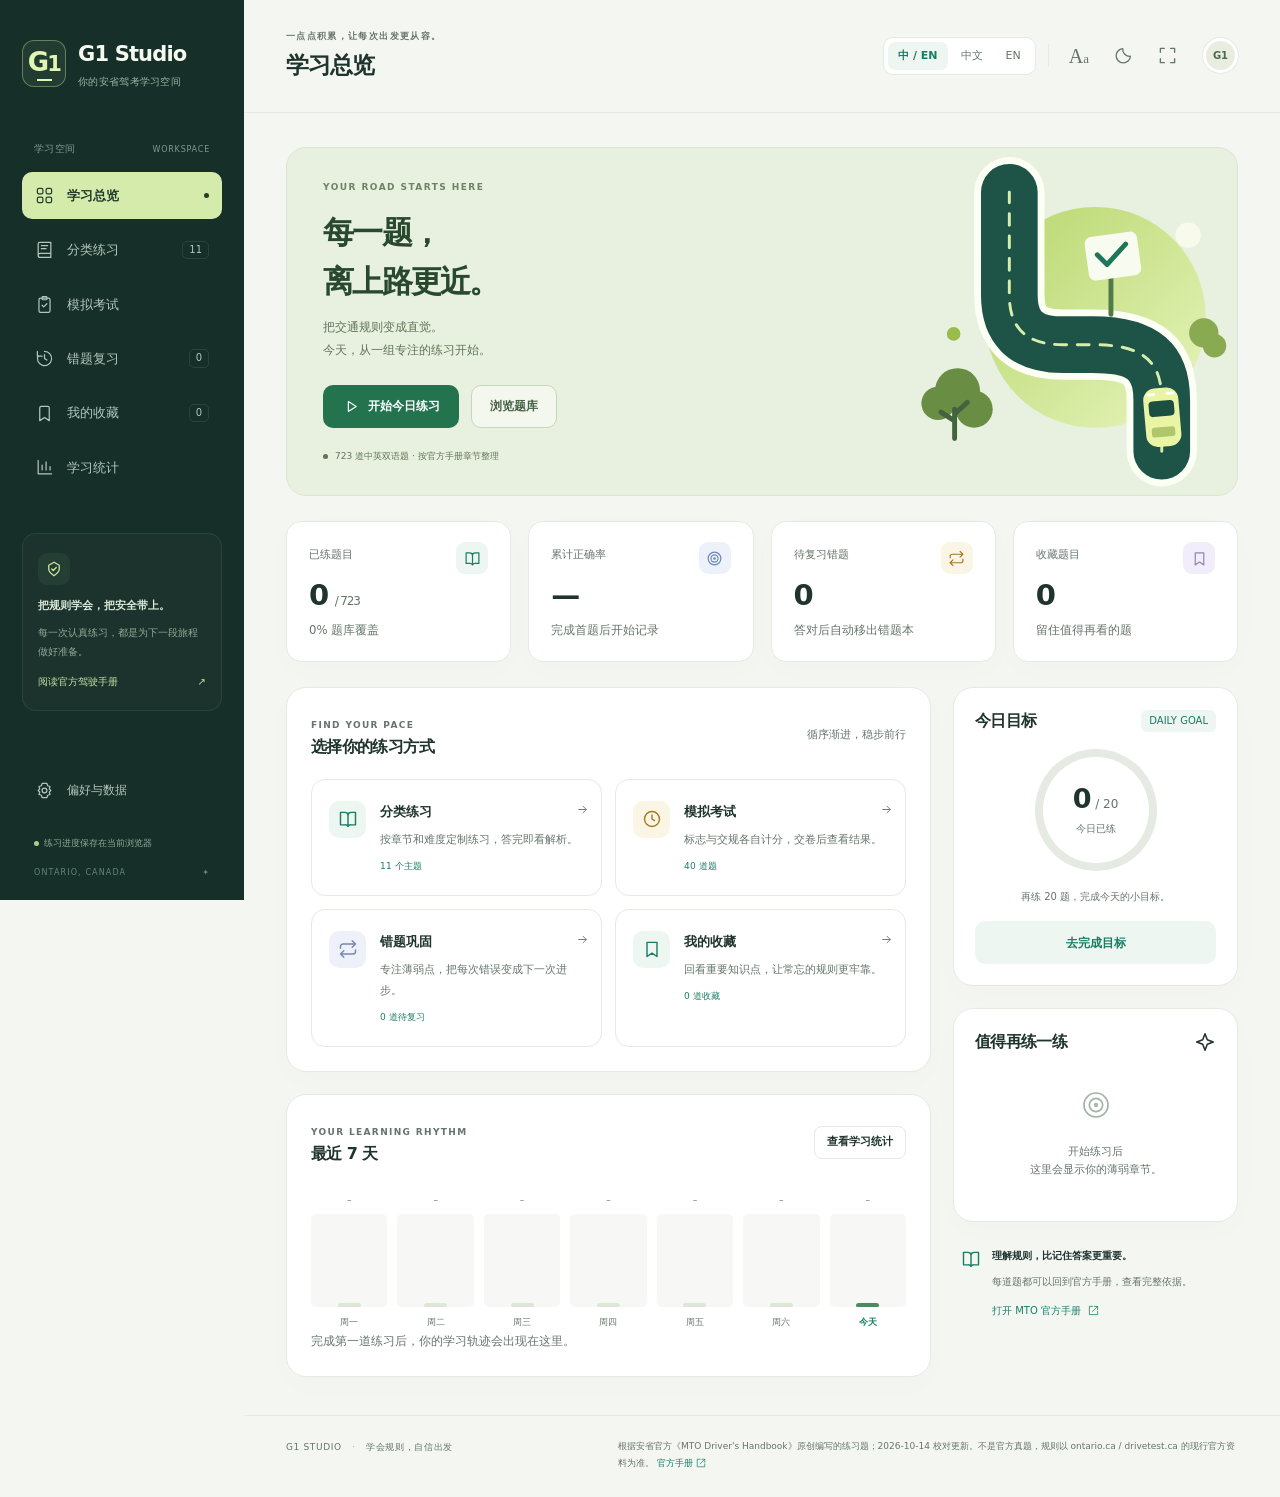
==== 05_模拟练习.html @ 3c7bde8f "G1 题库与练习网页初始版本（2026-10-14 校核版） 723 道中英对照练习题、题库文档、单文件练习网页 G1 Studio 及生成脚本； 新增 CLAUDE.md 说明项目约束，便于云端会话" ====
<!doctype html>
<html lang="zh-CN">
<head>
<title>G1 Studio · 安省驾考学习空间</title>
<meta name="viewport" content="width=device-width, initial-scale=1, viewport-fit=cover">
<meta charset="utf-8">
<meta name="description" content="723 道中英对照练习题，分类练习、模拟考试、错题复习与学习进度，开启你的安省驾考之旅。">
<meta name="theme-color" content="#152d28">
<style>
/* Calm learning surfaces with accents inspired by road signs. */
:root{color-scheme:light;--bg:#f4f6f2;--surface:#fff;--surface-alt:#f7f8f5;--ink:#20342e;--muted:#78857d;--line:#e5eae3;--primary:#197d65;--primary-hover:#11664f;--primary-soft:#edf6f0;--lime:#d9ee9c;--sidebar:#162f28;--sidebar-ink:#b2c6bc;--ok:#167a58;--ok-soft:#eff8f0;--bad:#bd5347;--bad-soft:#fff3f0;--warning:#a77a22;--warning-soft:#fbf5e5;--shadow:0 8px 32px #20342e04;--radius:20px;--font:Inter,"Segoe UI","Microsoft YaHei","PingFang SC",system-ui,sans-serif;--body-size:14px;--sidebar-width:244px}
:root[data-theme=dark]{color-scheme:dark;--bg:#101c18;--surface:#1b2a24;--surface-alt:#22332b;--ink:#e6eee5;--muted:#9cad9f;--line:#304337;--primary:#91cfaa;--primary-hover:#afe4bf;--primary-soft:#253d2f;--lime:#bedb87;--sidebar:#10251d;--sidebar-ink:#b4cbbd;--ok:#8ad7a5;--ok-soft:#243d2c;--bad:#f2a197;--bad-soft:#452c28;--warning:#e9c77d;--warning-soft:#3d3522;--shadow:none}
*{box-sizing:border-box}body{margin:0;background:var(--bg);color:var(--ink);font:var(--body-size)/1.65 var(--font);-webkit-font-smoothing:antialiased}button,input,select,textarea{font:inherit}button,a,input,select,textarea{-webkit-tap-highlight-color:transparent}button{cursor:pointer;color:inherit}button:disabled{cursor:not-allowed;opacity:.42}a{color:var(--primary);text-decoration:none}a:hover{text-decoration:underline}svg{width:22px;height:22px;fill:none;stroke:currentColor;stroke-width:1.7;stroke-linecap:round;stroke-linejoin:round;flex-shrink:0}button svg,a svg{pointer-events:none}button:focus-visible,a:focus-visible,input:focus-visible,select:focus-visible,textarea:focus-visible,summary:focus-visible{outline:3px solid var(--primary);outline-offset:4px}h1,h2,h3,p{margin:0}h1,h2,h3{line-height:1.45;letter-spacing:-.04em}h1{font-size:23px;font-weight:650}h2{font-size:18px;font-weight:650}h3{font-size:16px;font-weight:650}strong{font-weight:650}input,select,textarea{accent-color:var(--primary)}input[type=checkbox]{width:17px;height:17px;flex-shrink:0}select,textarea,input[type=number]{background:var(--surface);color:var(--ink);border:1px solid var(--line);border-radius:10px;padding:9px 12px}textarea{width:100%;min-height:100px;resize:vertical}select{max-width:100%}.muted,.footnote{color:var(--muted)}.footnote{font-size:12px;line-height:1.85}.eyebrow{font-size:10px;font-weight:650;letter-spacing:.15em;color:var(--muted);text-transform:uppercase}.row{display:flex;gap:12px;align-items:center;flex-wrap:wrap}.stack,.main-stack,.side-stack{display:grid;gap:22px;min-width:0}.skip-link{position:fixed;top:-100px;left:20px;padding:12px 20px;background:var(--surface);z-index:100}.skip-link:focus{top:12px}.sidebar{position:fixed;inset:0 auto 0 0;width:var(--sidebar-width);padding:37px 22px 20px;background:var(--sidebar);color:var(--sidebar-ink);display:flex;flex-direction:column;z-index:40;overflow:auto}.brand{display:flex;gap:12px;align-items:center;color:#f6f9ef;margin-bottom:51px;text-decoration:none}.brand:hover{text-decoration:none}.brand-mark{display:block;position:relative;width:44px;height:47px;border:1px solid #c8e1a366;border-radius:12px;background:#c7e59e13;font-size:26px;line-height:43px;text-align:center;font-weight:750;letter-spacing:-.07em;color:#e1f5b4}.brand-mark>span{font-size:21px}.brand-mark i{position:absolute;width:15px;height:2px;background:#e1f5b4;bottom:5px;left:14px}.brand-name{font-size:21px;font-weight:600;letter-spacing:-.04em}.brand-name small{display:block;font-size:10px;font-weight:400;letter-spacing:.03em;color:#9bb4a5;margin-top:2px}.nav-section-label{display:flex;align-items:center;justify-content:space-between;font-size:10px;margin:0 12px 14px;color:#7d9b8b;letter-spacing:.04em}.nav-section-label span{font-size:8px;letter-spacing:.1em}.primary-nav{display:grid;gap:7px}.nav-item{display:flex;align-items:center;gap:13px;border:0;background:none;width:100%;color:inherit;text-align:left;border-radius:10px;padding:13px 13px;font-size:13px;transition:background .18s,color .18s}.nav-item svg{width:19px;height:19px;stroke-width:1.55}.nav-item:hover{background:#d9efb411;color:#e7f2e7}.nav-item.active,.nav-item[aria-current=page]{background:#d5ebac;color:#223d29;font-weight:600}.nav-counter{margin-left:auto;font-size:10px;border:1px solid #a6c1ae24;border-radius:5px;padding:0 6px;font-variant-numeric:tabular-nums}.nav-dot{width:5px;height:5px;margin-left:auto;border-radius:50%;background:currentColor}.sidebar-guide{padding:19px 15px;margin-top:42px;border:1px solid #abc3a51c;border-radius:14px;background:#eff6d806}.guide-symbol{display:grid;place-items:center;width:32px;height:32px;border-radius:9px;color:#cde5a3;background:#d3e6aa0f;margin-bottom:12px}.guide-symbol svg{width:18px;height:18px}.sidebar-guide strong{display:block;font-size:11px;color:#dce8d9}.sidebar-guide p{font-size:10px;line-height:1.9;color:#8fa999;margin:8px 0 13px}.sidebar-guide a{font-size:10px;color:#c6dfa4;display:flex;justify-content:space-between}.sidebar-bottom{margin-top:auto;padding-top:34px}.sidebar-bottom .nav-item{font-size:12px}.local-status{font-size:9px;line-height:1.8;margin:22px 12px 0;color:#90aa99}.local-status>span{display:inline-block;height:5px;width:5px;background:#a9cf8e;border-radius:50%;margin-right:5px}.local-status small{display:flex;justify-content:space-between;margin-top:14px;font-size:8px;letter-spacing:.14em;color:#638674}.app-main{margin-left:var(--sidebar-width);min-height:100vh}.topbar{height:113px;padding:28px 42px;display:flex;align-items:center;justify-content:space-between;gap:20px;border-bottom:1px solid var(--line);background:var(--bg)}.topbar-heading{display:flex;align-items:center;gap:15px;min-width:0}.topbar-heading .eyebrow{font-size:9px;letter-spacing:.15em;margin-bottom:5px}.topbar-controls{display:flex;align-items:center;gap:8px}.language-switch,.segmented{display:inline-flex;align-items:center;padding:4px;border-radius:10px;background:var(--surface);border:1px solid var(--line);gap:3px}.language-switch button,.segmented button{border:0;border-radius:7px;background:none;color:var(--muted);padding:5px 10px;font-size:11px;white-space:nowrap}.language-switch button[aria-pressed=true],.segmented button.active,.segmented button[aria-pressed=true]{background:var(--primary-soft);color:var(--primary);font-weight:650}.icon-btn{display:inline-flex;align-items:center;justify-content:center;min-width:36px;height:36px;border:1px solid transparent;border-radius:9px;background:transparent;color:var(--muted);padding:7px;gap:5px}.icon-btn:hover,.icon-btn.active,.icon-btn[aria-pressed=true]{color:var(--primary);background:var(--primary-soft)}.icon-btn svg{width:19px;height:19px}.font-icon{font-family:Georgia,serif;font-size:20px;line-height:1}.font-icon span{font-size:13px}.control-divider{height:23px;width:1px;background:var(--line);margin:0 4px}.profile-mark{display:grid;place-items:center;border-radius:50%;height:35px;width:35px;margin-left:10px;background:#e8eddf;border:3px solid var(--surface);box-shadow:0 0 0 1px var(--line);color:#4e684e;font-size:10px;font-weight:750}.view{padding:34px 42px 18px;max-width:1560px;margin:auto;min-height:calc(100vh - 245px)}.view:focus{outline:0}.view>section+section,.view>.panel+.panel,.view>.resume-banner+*{margin-top:22px}.panel{background:var(--surface);border:1px solid var(--line);border-radius:var(--radius);padding:24px;box-shadow:var(--shadow);min-width:0}.section-head{display:flex;align-items:center;justify-content:space-between;gap:12px;margin-bottom:20px;flex-wrap:wrap}.section-head h2{font-size:16px}.section-head .eyebrow{font-size:9px}.section-head a{font-size:12px}.section-head .muted{font-size:11px}.btn{display:inline-flex;align-items:center;justify-content:center;gap:9px;padding:11px 18px;min-height:43px;border:1px solid transparent;border-radius:10px;background:var(--primary);color:var(--surface);font-size:12px;font-weight:600;line-height:1.5;white-space:nowrap;transition:background .16s,transform .16s}.btn:hover:not(:disabled){background:var(--primary-hover);text-decoration:none;transform:translateY(-1px)}.btn svg{width:17px;height:17px}.btn.primary{background:var(--primary);color:var(--surface)}.btn.ghost{background:transparent;border-color:var(--line);color:var(--ink)}.btn.ghost:hover:not(:disabled){background:var(--surface-alt)}.btn.secondary{background:var(--primary-soft);color:var(--primary)}.btn.secondary:hover:not(:disabled){background:var(--line)}.btn.small{font-size:11px;min-height:33px;padding:7px 12px;border-radius:8px}.btn.danger{background:var(--bad-soft);color:var(--bad);border-color:var(--bad)}.chip,.tag{display:inline-flex;align-items:center;gap:5px;border-radius:6px;padding:3px 8px;font-size:10px;font-weight:500;background:var(--primary-soft);color:var(--primary)}.chip svg,.tag svg{width:12px;height:12px}.tag.signs,.chip.signs{color:var(--warning);background:var(--warning-soft)}.tag.neutral,.chip.neutral{background:var(--surface-alt);color:var(--muted)}
.hero{position:relative;display:flex;align-items:center;min-height:245px;padding:32px 36px;border-radius:var(--radius);background:#e8f0df;border:1px solid #dce7d2;overflow:hidden;margin-bottom:25px}.hero-copy{position:relative;z-index:2;max-width:63%}.hero .eyebrow{color:#6d8462;font-size:9px;letter-spacing:.16em;margin-bottom:13px}.hero h2,.hero h1{font-size:31px;letter-spacing:-.05em;color:#29492f;font-weight:600;line-height:1.6;margin-bottom:9px}.hero p:not(.eyebrow){color:#75836b;font-size:12px;line-height:1.9;max-width:440px}.hero-actions{display:flex;gap:12px;flex-wrap:wrap;margin-top:23px}.hero .btn{color:#fff;background:#23734e}.hero .btn.secondary,.hero .btn.ghost{color:#476347;background:#ffffff70;border:1px solid #c8d7bb}.hero-art{position:absolute;width:36%;height:100%;right:0;top:0;display:flex;align-items:center;justify-content:center}.hero-art>svg{width:100%;height:100%;stroke:none;fill:none;min-height:220px}.stat-grid{display:grid;grid-template-columns:repeat(4,minmax(0,1fr));gap:17px;margin-bottom:25px}.stat-card{position:relative;background:var(--surface);border:1px solid var(--line);padding:20px 22px;border-radius:15px;min-width:0;box-shadow:var(--shadow)}.stat-icon{display:grid;place-items:center;height:32px;width:32px;background:var(--primary-soft);color:var(--primary);border-radius:9px;float:right}.stat-icon svg{width:17px;height:17px}.stat-value{font-size:29px;letter-spacing:-.04em;font-weight:600;line-height:1.3;font-variant-numeric:tabular-nums;margin:11px 0 4px}.stat-value small{font-size:12px;color:var(--muted);font-weight:400;margin-left:4px}.stat-label{font-size:11px;color:var(--muted)}.stat-card>small,.stat-card .stat-detail{display:block;font-size:10px;color:var(--muted);margin-top:7px}.stat-card:nth-child(2) .stat-icon{background:#edf2fa;color:#6b88b4}.stat-card:nth-child(3) .stat-icon{background:var(--warning-soft);color:var(--warning)}.stat-card:nth-child(4) .stat-icon{background:#f2edfa;color:#9982b7}.dashboard-grid{display:grid;grid-template-columns:minmax(0,1fr) 285px;gap:22px;align-items:start}.mode-grid{display:grid;grid-template-columns:repeat(3,minmax(0,1fr));gap:13px}.mode-card{text-align:left;border:1px solid var(--line);background:var(--surface);padding:18px;border-radius:14px;display:flex;flex-direction:column;align-items:flex-start;gap:10px;transition:border-color .16s,transform .16s;position:relative;min-width:0}.mode-card:hover:not(:disabled){border-color:var(--primary);transform:translateY(-3px)}.mode-card strong{font-size:14px}.mode-card p,.mode-card .muted{font-size:11px;line-height:1.85;font-weight:400}.mode-card .tag{font-size:8px;letter-spacing:.06em}.mode-card>svg:last-child{position:absolute;right:14px;top:23px;width:15px;height:15px;color:var(--muted)}.mode-icon{height:37px;width:37px;border-radius:10px;background:var(--primary-soft);color:var(--primary);display:grid;place-items:center;margin-bottom:4px}.mode-icon svg{width:20px;height:20px}.mode-card:nth-child(2) .mode-icon{background:var(--warning-soft);color:var(--warning)}.mode-card:nth-child(3) .mode-icon{background:#eef1fa;color:#7889ae}.resume-banner{display:flex;align-items:center;justify-content:space-between;gap:20px;flex-wrap:wrap;padding:17px 22px;margin-bottom:22px;border-radius:13px;background:var(--primary-soft);border:1px solid #24875f24}.resume-banner strong{font-size:13px}.resume-banner p{font-size:11px;color:var(--muted);margin-top:3px}.daily-ring{width:122px;height:122px;margin:6px auto 18px;border-radius:50%;display:grid;place-content:center;text-align:center;background:var(--surface-alt);border:9px solid var(--primary-soft)}.daily-ring strong{font-size:27px;line-height:1.3;font-weight:600;font-variant-numeric:tabular-nums}.daily-ring span,.daily-ring small{font-size:10px;color:var(--muted)}.goal-progress,.category-progress,.quiz-progress,.progress-track{height:5px;background:var(--line);border-radius:10px;overflow:hidden}.goal-progress i,.goal-progress>span,.category-progress i,.category-progress>span,.quiz-progress i,.quiz-progress>span,.progress-track i,.progress-track>span{height:100%;display:block;background:var(--primary);border-radius:inherit}.side-stack .panel{padding:21px}.side-stack .section-head{margin-bottom:16px}.side-stack p.muted{font-size:11px}.week-chart{display:flex;justify-content:space-between;gap:10px;height:145px;padding-top:10px}.week-day{display:flex;flex:1;flex-direction:column;align-items:center;justify-content:flex-end;min-width:0;gap:8px}.week-day span,.week-day small{font-size:9px;color:var(--muted)}.week-day strong{font-size:9px;font-weight:500;color:var(--muted)}.week-bar{background:#dce8d5;min-height:4px;width:100%;max-width:23px;border-radius:5px 5px 3px 3px}.week-day:last-child .week-bar{background:#4d8a60}.weak-row{display:flex;align-items:center;justify-content:space-between;gap:15px;padding:13px 0;border-bottom:1px solid var(--line);font-size:12px}.weak-row:last-child{border-bottom:0;padding-bottom:0}.weak-row small{display:block;color:var(--muted);font-size:10px;margin-top:2px}.weak-row>span{font-variant-numeric:tabular-nums;font-size:11px;color:var(--primary)}.empty-state{text-align:center;padding:45px 25px;color:var(--muted)}.empty-state>svg{width:43px;height:43px;margin-bottom:15px;color:#a3b5a6;stroke-width:1.3}.empty-state h2,.empty-state h3{color:var(--ink);font-size:18px;margin-bottom:8px}.empty-state p{font-size:12px;max-width:410px;margin:0 auto 22px}.side-stack .empty-state{padding:22px 5px}.side-stack .empty-state h3{font-size:13px}.side-stack .empty-state p{font-size:11px;margin-bottom:0}
.practice-toolbar{display:flex;flex-wrap:wrap;align-items:center;justify-content:space-between;gap:16px;margin:20px 0}.search-field{display:flex;align-items:center;gap:10px;border:1px solid var(--line);border-radius:10px;padding:10px 14px;background:var(--surface);min-width:180px;flex:1;max-width:450px}.search-field svg{height:17px;width:17px;color:var(--muted)}.search-field input{width:100%;background:none;border:0;color:var(--ink);outline:none;font-size:12px}.search-field:focus-within{box-shadow:0 0 0 2px var(--primary-soft);border-color:var(--primary)}.search-field input:focus-visible{outline:0}.filter-row{display:flex;align-items:center;gap:14px;flex-wrap:wrap}.filter-row label{display:flex;align-items:center;gap:7px;font-size:12px}.category-grid{display:grid;grid-template-columns:repeat(3,minmax(0,1fr));gap:15px}.category-card{position:relative;background:var(--surface);border:1px solid var(--line);border-radius:15px;padding:19px;cursor:pointer;min-width:0;display:flex;flex-direction:column;gap:14px}.category-card.selected,.category-card:has(input:checked){border-color:#78ab8a;background:var(--primary-soft)}.category-card:hover{border-color:var(--primary)}.category-head{display:flex;align-items:center;gap:10px;justify-content:space-between}.category-card input{margin:0}.category-card h3,.category-card strong{font-size:12px;font-weight:600;line-height:1.8;flex:1}.category-icon{display:grid;place-items:center;height:33px;width:33px;border-radius:9px;background:var(--surface-alt);color:var(--primary)}.category-icon svg{height:18px;width:18px}.category-count{display:flex;justify-content:space-between;color:var(--muted);font-size:10px;gap:7px}.category-progress{height:4px;margin-top:auto}.setup-footer{display:flex;align-items:center;justify-content:space-between;gap:20px;flex-wrap:wrap;margin-top:24px;padding-top:22px;border-top:1px solid var(--line)}.setup-footer .muted{font-size:12px}.quiz-layout{display:grid;grid-template-columns:minmax(0,1fr) 280px;gap:23px;align-items:start}.question-panel{padding:29px 32px}.quiz-topline{display:flex;align-items:center;justify-content:space-between;gap:10px;margin-bottom:17px}.quiz-topline strong{font-size:12px}.question-tools{display:flex;gap:4px;align-items:center}.question-tools .icon-btn{border:1px solid var(--line);height:32px;min-width:32px;font-size:11px}.quiz-progress{height:5px;margin-bottom:24px}.question-meta{display:flex;gap:8px;align-items:center;flex-wrap:wrap;font-size:10px;color:var(--muted);margin-bottom:21px}.stem{display:grid;gap:12px;margin-bottom:25px;overflow-wrap:anywhere}.stem .zh{font-size:20px;line-height:1.85;font-weight:600;letter-spacing:-.02em}.stem .en{font-size:17px;line-height:1.85;font-weight:500}.stem .zh+.en{font-size:13px;line-height:1.85;color:var(--muted);font-weight:400}.signbox{background:var(--surface-alt);border:1px solid var(--line);border-radius:14px;padding:20px;text-align:center;margin-bottom:23px;display:grid;justify-items:center;gap:12px}.signbox img{max-height:155px;max-width:100%;background:#fff;border-radius:6px;object-fit:contain}.signbox .sign-fallback,.signbox .desc{font-size:12px;color:var(--muted);max-width:400px}.opts{display:grid;gap:11px}.opt{width:100%;display:flex;align-items:center;gap:15px;border:1px solid var(--line);border-radius:12px;background:var(--surface);text-align:left;padding:16px 18px;min-height:67px;font-size:13px}.opt:hover:not(:disabled){border-color:var(--primary);background:var(--primary-soft)}.opt:disabled{opacity:1;cursor:default}.option-key{display:grid;place-items:center;width:30px;height:30px;flex-shrink:0;border:1px solid var(--line);border-radius:8px;font-size:12px;font-weight:600;background:var(--surface-alt);color:var(--muted)}.option-copy{display:grid;gap:5px;flex:1;min-width:0;overflow-wrap:anywhere}.option-copy .en,.option-copy .en2,.option-copy small{font-size:12px;color:var(--muted)}.option-status{margin-left:auto;font-size:11px;white-space:nowrap;color:var(--primary)}.option-status svg{height:18px;width:18px}.opt.selected{border-color:var(--primary);background:var(--primary-soft);box-shadow:0 0 0 1px var(--primary)}.opt.selected .option-key{background:var(--primary);color:var(--surface);border-color:var(--primary)}.opt.correct{background:var(--ok-soft);border-color:var(--ok)}.opt.correct .option-key{background:var(--ok);color:var(--surface);border-color:var(--ok)}.opt.incorrect{background:var(--bad-soft);border-color:var(--bad)}.opt.incorrect .option-key{background:var(--bad);color:var(--surface);border-color:var(--bad)}.opt.incorrect .option-status{color:var(--bad)}.feedback{margin-top:23px;padding:20px;background:var(--ok-soft);border:1px solid #57a07530;border-radius:13px;font-size:13px;line-height:1.95;display:grid;gap:10px}.feedback.incorrect{background:var(--bad-soft);border-color:#b8634a30}.feedback-heading{display:flex;align-items:center;gap:9px;color:var(--ok);font-size:13px;font-weight:650}.feedback.incorrect .feedback-heading{color:var(--bad)}.feedback-heading svg{width:18px;height:18px}.feedback .en,.feedback .muted{font-size:12px}.feedback a{font-size:11px}.notes-box{margin-top:22px;border:1px solid var(--line);border-radius:12px;background:var(--surface-alt);padding:13px 16px}.notes-box summary{font-size:11px;color:var(--muted);cursor:pointer}.notes-box summary svg{width:15px;height:15px;vertical-align:middle;margin-right:7px}.notes-box textarea{margin-top:13px;font-size:12px;line-height:1.8}.notes-box p{font-size:10px;color:var(--muted);margin-top:7px}.quiz-actions{display:flex;align-items:center;justify-content:space-between;gap:14px;margin-top:24px;padding-top:23px;border-top:1px solid var(--line);flex-wrap:wrap}.quiz-actions .btn{min-height:42px}.quiz-sidebar{display:grid;gap:18px;position:sticky;top:22px}.quiz-sidebar .panel{padding:21px}.quiz-sidebar .section-head{margin-bottom:16px}.quiz-sidebar h2{font-size:14px}.session-summary{display:grid;grid-template-columns:repeat(2,minmax(0,1fr));gap:14px}.session-summary>div{padding:13px;background:var(--surface-alt);border-radius:10px;font-size:11px;color:var(--muted)}.session-summary strong{display:block;font-size:23px;line-height:1.4;color:var(--ink);font-weight:600}.session-summary b{display:block;font-size:22px;color:var(--ink)}.answer-grid{display:grid;grid-template-columns:repeat(5,minmax(0,1fr));gap:7px}.answer-cell{height:34px;min-width:0;font-size:11px;border-radius:7px;border:1px solid var(--line);background:var(--surface-alt);color:var(--muted);position:relative;padding:0;font-variant-numeric:tabular-nums}.answer-cell.answered{background:var(--primary-soft);color:var(--primary);border-color:#98b6a5}.answer-cell.correct{background:var(--ok-soft);border-color:#91b7a0;color:var(--ok)}.answer-cell.incorrect{background:var(--bad-soft);border-color:#dbb0a6;color:var(--bad)}.answer-cell.current{outline:2px solid var(--primary);outline-offset:1px;font-weight:650}.answer-cell.flagged:after{content:"";position:absolute;top:2px;right:2px;width:5px;height:5px;border-radius:50%;background:var(--warning)}.answer-legend{display:flex;gap:12px;flex-wrap:wrap;font-size:9px;color:var(--muted);margin:16px 0 2px}.answer-legend span{display:flex;gap:5px;align-items:center}.answer-legend i{display:inline-block;width:7px;height:7px;background:var(--line);border-radius:2px}.answer-legend i.correct{background:var(--ok)}.answer-legend i.incorrect{background:var(--bad)}.answer-legend i.flagged{background:var(--warning)}.shortcut-row{font-size:10px;color:var(--muted);display:flex;align-items:center;gap:7px;flex-wrap:wrap;margin-top:17px}.shortcut-row kbd{border:1px solid var(--line);border-bottom-width:2px;border-radius:5px;padding:1px 5px;background:var(--surface);font:9px/1.7 var(--font)}.quiz-sidebar>.muted{font-size:10px;line-height:1.85;padding:0 8px}
.review-list,.history-list,.progress-list{display:grid}.review-row{display:flex;align-items:center;gap:18px;padding:20px 0;border-bottom:1px solid var(--line)}.review-row:last-child{border-bottom:0}.review-copy{flex:1;min-width:0}.review-copy h3,.review-copy strong{font-size:13px;line-height:1.85}.review-copy .muted,.review-copy p{font-size:11px;margin-top:5px}.review-copy .chip{margin-bottom:7px}.review-actions{display:flex;align-items:center;gap:7px;flex-shrink:0}.pagination{display:flex;align-items:center;justify-content:center;gap:14px;margin-top:20px;font-size:12px;color:var(--muted)}.stats-grid{display:grid;grid-template-columns:1.1fr 1fr;gap:22px;margin-top:22px}.progress-row{padding:15px 0;border-bottom:1px solid var(--line)}.progress-row:last-child{border-bottom:0}.progress-row .row{justify-content:space-between;font-size:12px;margin-bottom:9px}.progress-row strong{font-size:12px;font-weight:500}.progress-row .muted{font-size:10px}.history-row{display:flex;justify-content:space-between;align-items:center;gap:20px;padding:15px 0;border-bottom:1px solid var(--line);font-size:12px}.history-row:last-child{border-bottom:0}.history-row small,.history-row .muted{display:block;font-size:10px}.settings-grid{display:grid;grid-template-columns:1fr 1fr;gap:22px}.settings-grid .panel>p{font-size:12px;color:var(--muted);margin-top:8px}.setting-row{display:flex;align-items:center;justify-content:space-between;gap:16px;padding:20px 0;border-bottom:1px solid var(--line)}.setting-row:last-child{border-bottom:0}.setting-row strong{font-size:12px;display:block}.setting-row p,.setting-row small{font-size:11px;color:var(--muted);max-width:320px;margin-top:4px}.setting-row input[type=number]{width:80px}.danger-zone{border-color:#c0634a33;margin-top:22px}.danger-zone p{font-size:12px;color:var(--muted);margin:10px 0 20px}.modal-backdrop{position:fixed;inset:0;background:#0e251c66;backdrop-filter:blur(5px);display:grid;place-items:center;z-index:100;padding:20px}.modal-card{width:100%;max-width:460px;background:var(--surface);padding:29px;border-radius:20px;border:1px solid var(--line);box-shadow:0 25px 100px #0003}.modal-card h2{font-size:20px;margin-bottom:15px}.modal-card p{color:var(--muted);font-size:13px;line-height:1.9}.modal-actions{display:flex;justify-content:flex-end;gap:10px;margin-top:26px}.result-hero{background:var(--primary-soft);border:1px solid var(--line);border-radius:20px;padding:36px;text-align:center;margin-bottom:22px}.result-hero h2{font-size:25px;margin:18px 0 9px}.result-hero>p{font-size:12px;color:var(--muted);max-width:640px;margin:auto}.result-hero>.row{justify-content:center;margin-top:24px}.result-orb{margin:0 auto;display:grid;place-content:center;height:122px;width:122px;border-radius:50%;background:var(--surface);border:8px solid #b3d8bd;font-size:31px;font-weight:600;letter-spacing:-.04em;color:var(--primary)}.result-orb small{font-size:10px;color:var(--muted);font-weight:400;letter-spacing:0}.result-grid{display:grid;grid-template-columns:repeat(3,minmax(0,1fr));gap:15px;max-width:700px;margin:24px auto}.result-stat{background:var(--surface);border:1px solid var(--line);border-radius:13px;padding:15px;font-size:11px;color:var(--muted)}.result-stat strong{display:block;font-size:24px;color:var(--ink);font-weight:600}.result-stat small{font-size:10px}.result-stat.correct strong,.pass{color:var(--ok)}.result-stat.incorrect strong,.fail{color:var(--bad)}.review-item{padding:23px 0;border-top:1px solid var(--line)}.review-item:first-child{border-top:0}.review-item .stem{margin-bottom:16px}.review-item .stem .zh{font-size:16px}.review-item .opt{padding:12px 15px;min-height:50px;font-size:12px}.review-item .feedback{font-size:12px}.app-footer{max-width:1560px;padding:22px 42px 26px;margin:20px auto 0;border-top:1px solid var(--line);display:flex;gap:35px;align-items:flex-start;justify-content:space-between;color:var(--muted)}.footer-brand{font-size:9px;white-space:nowrap;letter-spacing:.07em;padding-top:2px}.footer-brand span{padding:0 7px;color:#a5b29e}.app-footer p{font-size:9px;line-height:1.8;max-width:620px}.toast{position:fixed;bottom:28px;left:calc(50% + var(--sidebar-width)/2);transform:translateX(-50%) translateY(18px);background:var(--ink);color:var(--surface);padding:12px 22px;border-radius:12px;box-shadow:0 8px 28px #0002;font-size:12px;z-index:150;opacity:0;pointer-events:none;max-width:calc(100vw - 32px);transition:opacity .2s,transform .2s}.toast.show,.toast.visible{opacity:1;transform:translateX(-50%) translateY(0)}.sidebar-overlay,.mobile-menu{display:none}.focus-mode .sidebar,body.focus .sidebar{display:none}.focus-mode .app-main,body.focus .app-main{margin-left:0}.focus-mode .view,body.focus .view{max-width:1250px}.focus-mode .toast,body.focus .toast{left:50%}:root[data-font=large]{--body-size:16px}body.large-font,body.large-text{--body-size:16px}.large-font .stem .zh,.large-text .stem .zh,:root[data-font=large] .stem .zh{font-size:24px}.large-font .stem .en,.large-text .stem .en,:root[data-font=large] .stem .en{font-size:19px}.large-font .opt,.large-text .opt,:root[data-font=large] .opt{font-size:16px}.large-font .option-copy .en,.large-text .option-copy .en,:root[data-font=large] .option-copy .en{font-size:14px}.large-font .feedback,.large-text .feedback,:root[data-font=large] .feedback{font-size:16px}[hidden]{display:none!important}
@media(min-width:1550px){.view{padding-top:40px}.hero{min-height:266px}.hero h2{font-size:35px}.dashboard-grid{grid-template-columns:minmax(0,1fr) 320px}.stat-card{padding:24px}.mode-card{padding:22px}}
@media(max-width:1250px){:root{--sidebar-width:220px}.sidebar{padding-left:16px;padding-right:16px}.brand-name{font-size:19px}.brand-name small{font-size:9px}.topbar{padding:24px 28px}.view{padding:28px 28px 15px}.dashboard-grid{grid-template-columns:minmax(0,1fr) 255px;gap:18px}.hero{padding:28px}.hero h2{font-size:27px}.mode-grid{grid-template-columns:1fr}.mode-card{display:grid;grid-template-columns:36px 1fr;gap:5px 13px;padding:16px}.mode-icon{grid-row:1/4;margin:0}.mode-card p,.mode-card>.muted{grid-column:2}.mode-card .tag{justify-self:start}.mode-card>svg:last-child{top:16px}.stat-card{padding:17px}.stat-value{font-size:26px}.stat-icon{height:27px;width:27px}.panel{padding:21px}.quiz-layout{grid-template-columns:minmax(0,1fr) 240px;gap:18px}.question-panel{padding:25px}.quiz-sidebar .panel{padding:17px}.category-grid{grid-template-columns:repeat(2,minmax(0,1fr))}.app-footer{padding:22px 28px;gap:20px}.footer-brand{max-width:160px;white-space:normal;line-height:1.8}}
@media(max-width:1020px){.topbar-controls{gap:3px}.profile-mark{display:none}.topbar h1{font-size:20px}.topbar{padding:23px}.view{padding:25px 23px 12px}.dashboard-grid{grid-template-columns:1fr}.side-stack{grid-template-columns:1fr 1fr;gap:18px}.stat-grid{gap:10px}.stat-card{padding:16px 13px}.stat-value{font-size:24px}.stat-icon{float:none;height:26px;width:26px;margin-bottom:9px}.mode-grid{grid-template-columns:repeat(3,minmax(0,1fr))}.mode-card{display:flex;padding:16px;gap:8px}.mode-card strong{font-size:12px}.mode-card>svg:last-child{display:none}.mode-card .mode-icon{margin-bottom:5px}.quiz-layout{grid-template-columns:1fr}.quiz-sidebar{position:static;grid-template-columns:1fr 1fr}.quiz-sidebar>.muted{grid-column:1/-1}.stats-grid,.settings-grid{grid-template-columns:1fr}.hero-art{width:34%}.hero h2{font-size:26px}.hero-copy{max-width:70%}.hero p:not(.eyebrow){max-width:80%}.hero .btn{font-size:11px}.app-footer{display:block}.app-footer p{margin-top:10px}}
@media(max-width:780px){:root{--sidebar-width:244px}.sidebar{transform:translateX(-100%);transition:transform .22s ease;padding:30px 22px}.sidebar.open,body.sidebar-open .sidebar{transform:translateX(0)}.sidebar-overlay.open,body.sidebar-open .sidebar-overlay{display:block;position:fixed;inset:0;z-index:39;background:#10291e66;border:0;backdrop-filter:blur(3px)}.mobile-menu{display:inline-flex}.app-main{margin-left:0}.topbar{height:94px;padding:20px 23px;gap:8px}.topbar-heading{gap:9px}.topbar .eyebrow{font-size:8px;letter-spacing:.08em}.topbar h1{font-size:19px}.topbar-controls>.control-divider,.topbar-controls>#font-toggle{display:none}.language-switch{padding:3px;border-radius:8px}.language-switch button{padding:5px 8px;font-size:10px}.topbar-controls>.icon-btn{min-width:31px;height:31px;padding:5px}.topbar-controls>.icon-btn svg{width:17px;height:17px}.view{padding:23px}.hero{min-height:240px}.hero h2{font-size:27px}.stat-icon{float:right}.stat-grid{grid-template-columns:repeat(4,minmax(0,1fr))}.stat-value{font-size:25px}.stat-card{padding:17px}.stat-label{font-size:10px}.stat-card .stat-icon{display:none}.toast{left:50%}.sidebar-guide{margin-top:30px}.sidebar-bottom{padding-top:25px}.focus-mode .mobile-menu,body.focus .mobile-menu{display:none}}
@media(max-width:560px){.topbar{padding:17px 15px;height:87px}.topbar-controls{gap:1px}.topbar-controls>#focus-toggle{display:none}.topbar .eyebrow{display:none}.topbar h1{font-size:17px}.topbar-heading{gap:3px}.language-switch button{padding:5px 7px;font-size:10px}.topbar-controls #theme-toggle{margin-left:5px}.view{padding:19px 15px 12px}.hero{padding:24px;min-height:270px;margin-bottom:18px;border-radius:17px;align-items:flex-start}.hero-copy{max-width:100%}.hero h2{font-size:25px;line-height:1.6;max-width:250px;margin-bottom:8px}.hero .eyebrow{font-size:8px;margin-bottom:12px}.hero p:not(.eyebrow){font-size:11px;max-width:75%}.hero-art{width:40%;height:52%;top:auto;bottom:0;right:-25px;opacity:.6}.hero-actions{margin-top:19px;gap:9px}.hero .btn{padding:10px 13px;min-height:39px;font-size:11px;position:relative;z-index:1}.stat-grid{grid-template-columns:repeat(2,minmax(0,1fr));gap:11px;margin-bottom:19px}.stat-card{padding:17px;border-radius:13px}.stat-card .stat-icon{display:grid;float:right}.stat-value{font-size:27px;margin-top:9px}.stat-label{font-size:11px}.dashboard-grid{gap:18px}.main-stack,.side-stack{gap:18px}.panel{padding:19px;border-radius:16px}.section-head{margin-bottom:17px}.section-head h2{font-size:15px}.mode-grid{grid-template-columns:1fr;gap:10px}.mode-card{display:grid;grid-template-columns:36px 1fr;padding:16px;gap:4px 13px}.mode-card .mode-icon{grid-row:1/4;margin:0}.mode-card strong{font-size:13px}.mode-card .tag{grid-column:2;justify-self:start;font-size:8px}.mode-card .muted,.mode-card p{grid-column:2}.mode-card>svg:last-child{display:block;right:16px;top:20px}.side-stack{grid-template-columns:1fr}.side-stack .panel{padding:21px}.daily-ring{width:112px;height:112px;margin:0 auto 16px}.week-chart{height:128px}.resume-banner{gap:13px;padding:16px}.resume-banner .btn{min-height:35px;padding:8px 12px}.category-grid{grid-template-columns:1fr;gap:12px}.category-card{padding:17px}.category-card h3{font-size:13px}.practice-toolbar{gap:12px;align-items:stretch}.search-field{min-width:100%;max-width:none}.filter-row{gap:11px}.filter-row label{font-size:11px}.setup-footer{gap:15px}.setup-footer>.btn{width:100%}.quiz-layout{gap:17px}.question-panel{padding:19px 17px}.quiz-topline{margin-bottom:16px;flex-wrap:wrap}.quiz-topline strong{font-size:11px}.quiz-topline>.row{gap:8px}.quiz-progress{margin-bottom:20px}.question-meta{font-size:9px;gap:6px;margin-bottom:17px}.stem{gap:10px;margin-bottom:21px}.stem .zh{font-size:18px;line-height:1.9}.stem .en{font-size:15px}.stem .zh+.en{font-size:12px}.opt{padding:13px 12px;gap:11px;border-radius:10px;min-height:67px;font-size:12px}.option-key{width:26px;height:28px;font-size:11px;border-radius:7px}.option-copy .en,.option-copy .en2,.option-copy small{font-size:11px}.option-status{font-size:10px}.option-status svg{width:16px;height:16px}.feedback{padding:16px;font-size:12px;line-height:1.95}.feedback-heading{font-size:12px}.feedback .en,.feedback .muted{font-size:11px}.quiz-actions{gap:9px}.quiz-actions .row{gap:8px}.quiz-actions .btn{padding:10px 12px;min-height:39px;font-size:11px}.quiz-actions>.btn{padding:10px 12px}.quiz-sidebar{grid-template-columns:1fr}.quiz-sidebar .panel{padding:19px}.quiz-sidebar .answer-grid{grid-template-columns:repeat(8,minmax(0,1fr));gap:7px}.answer-cell{height:32px;font-size:10px}.quiz-sidebar .session-summary{grid-template-columns:repeat(2,minmax(0,1fr))}.review-row{align-items:flex-start;gap:12px;padding:18px 0;flex-wrap:wrap}.review-copy{min-width:calc(100% - 30px)}.review-actions{margin-left:auto}.review-copy h3{font-size:12px}.review-actions .btn{font-size:10px}.stats-grid,.settings-grid{gap:18px}.setting-row{gap:14px;flex-wrap:wrap}.setting-row .muted{font-size:11px}.setting-row .segmented{flex-shrink:0}.setting-row p{max-width:240px}.result-hero{padding:27px 18px;border-radius:16px}.result-hero h2{font-size:22px}.result-grid{grid-template-columns:repeat(2,minmax(0,1fr));gap:10px}.result-stat{padding:13px 10px}.result-stat strong{font-size:22px}.result-orb{width:109px;height:109px;font-size:29px}.result-hero>.row{gap:9px}.result-hero>.row .btn{font-size:11px;padding:10px 12px}.review-item .stem .zh{font-size:15px}.modal-card{padding:24px}.modal-actions{gap:8px}.modal-actions .btn{padding:10px 13px}.app-footer{padding:20px 16px;margin-top:15px}.app-footer p{font-size:9px}.app-footer .footer-brand{font-size:8px}.toast{font-size:11px;padding:11px 16px;bottom:19px}.large-font .stem .zh,.large-text .stem .zh,:root[data-font=large] .stem .zh{font-size:21px}.large-font .opt,.large-text .opt,:root[data-font=large] .opt{font-size:14px}}
@media(prefers-reduced-motion:reduce){*,*:before,*:after{transition:none!important;scroll-behavior:auto!important}}@media(prefers-reduced-motion:no-preference){.quiz-progress i,.category-progress i,.goal-progress i{transition:width .25s ease}.view>section,.view>.dashboard-grid,.view>.quiz-layout{animation:appear .25s ease}@keyframes appear{from{opacity:.6;transform:translateY(5px)}to{opacity:1;transform:translateY(0)}}}
.sr-only{position:absolute;width:1px;height:1px;padding:0;margin:-1px;overflow:hidden;clip:rect(0,0,0,0);white-space:nowrap;border:0}.progress{height:5px;background:var(--line);border-radius:10px;overflow:hidden}.progress i{display:block;height:100%;background:var(--primary);border-radius:inherit}.stat-value{display:block}.hero .eyebrow{display:block}.hero-caption{margin-top:21px;font-size:9px;color:#75886a;display:flex;align-items:center;gap:7px}.status-dot{display:inline-block;width:5px;height:5px;border-radius:50%;background:currentColor;flex-shrink:0}.mode-grid{grid-template-columns:repeat(2,minmax(0,1fr))}.mode-card{display:grid;grid-template-columns:38px 1fr;align-items:start;gap:13px;padding:21px 17px}.mode-card .mode-icon{margin:0;grid-row:auto}.mode-body{display:grid;gap:8px;min-width:0}.mode-body>strong{font-size:13px}.mode-body>span{font-size:11px;color:var(--muted);line-height:1.9;padding-right:3px}.mode-body small{font-size:9px;letter-spacing:.02em;color:var(--primary)}.mode-card>svg:last-child{width:13px;height:13px;right:12px;top:23px;display:block}.mode-body strong{padding-right:10px}.week-track{height:95px;display:flex;align-items:flex-end;justify-content:center;width:100%;background:var(--surface-alt);border-radius:5px}.week-track .week-bar{display:block}.week-value{line-height:1.2}.week-day.today>span:last-child{color:var(--primary);font-weight:600}.daily-ring{border:0;background:conic-gradient(var(--primary) var(--goal-progress),var(--line) 0);position:relative}.daily-ring:before{content:"";position:absolute;inset:8px;border-radius:50%;background:var(--surface)}.daily-ring>div{position:relative;display:grid;gap:5px}.daily-ring strong small{font-size:12px;color:var(--muted);font-weight:400}.daily-ring span{display:block;font-size:10px}.goal-message{text-align:center;font-size:10px;color:var(--muted);margin-bottom:16px}.daily-card>.btn{width:100%}.handbook-card{display:flex;gap:11px;padding:3px 8px;font-size:11px}.handbook-card>svg{width:20px;height:20px;color:var(--primary);margin-top:2px}.handbook-card strong{font-size:10px}.handbook-card p{color:var(--muted);font-size:10px;margin:7px 0 11px;line-height:1.9}.handbook-card a{font-size:10px;display:inline-flex;gap:7px;align-items:center}.handbook-card a svg{width:11px;height:11px}.weak-row{background:none;border:0;border-bottom:1px solid var(--line);width:100%;text-align:left;justify-content:flex-start;font-size:11px;gap:10px}.weak-row>span:nth-child(2){flex:1;color:var(--ink)}.weak-row strong{font-size:11px}.weak-row>svg{height:14px;width:14px;color:var(--muted)}.weak-row .category-icon{width:30px;height:30px;flex-shrink:0}.weak-row .category-icon svg{width:16px;height:16px}.empty-state.compact{padding:20px 6px}.empty-state.compact>svg{width:32px;height:32px}.empty-state.compact p{font-size:11px;margin-bottom:0}.resume-banner>.resume-icon{display:grid;place-items:center;width:35px;height:35px;border-radius:50%;background:var(--surface);color:var(--primary)}.resume-banner>div{flex:1}.page-intro,.collection-intro{display:flex;justify-content:space-between;align-items:center;gap:20px;margin:0 0 25px}.page-intro .eyebrow,.collection-intro .eyebrow{display:block;margin-bottom:9px;font-size:9px}.page-intro h2,.collection-intro h2{font-size:25px;line-height:1.7;font-weight:550}.collection-intro p{font-size:12px;margin-top:10px}.practice-panel>.practice-toolbar{margin-top:0}.category-card>input{position:absolute;opacity:0;inset:0;margin:0;width:100%;height:100%;cursor:pointer}.category-card:focus-within{outline:3px solid var(--primary);outline-offset:3px}.category-card input:focus-visible{outline:0}.category-check{display:grid;place-items:center;width:19px;height:19px;border:1px solid var(--line);border-radius:5px;background:var(--surface)}.category-check svg{width:13px;height:13px;opacity:0}.category-card.selected .category-check{border-color:var(--primary);background:var(--primary);color:var(--surface)}.category-card.selected .category-check svg{opacity:1}.category-card .category-description{font-size:10px;color:var(--muted);line-height:1.85;min-height:37px}.category-card>.category-count{justify-content:space-between}.category-count>span{margin-left:auto}.practice-options .filter-row{margin-bottom:20px;gap:30px}.filter-field{display:flex;align-items:center;gap:16px;font-size:12px}.filter-field>span{color:var(--muted);font-size:11px}.toggle-row{display:flex;align-items:center;gap:10px}.toggle-row span{display:grid;gap:3px}.toggle-row strong{font-size:11px;font-weight:500}.toggle-row small{font-size:10px;color:var(--muted)}.practice-options .setup-footer{margin-top:10px}.exam-intro{text-align:center;padding:42px 36px}.exam-emblem{display:grid;place-items:center;background:var(--primary-soft);color:var(--primary);border:1px solid var(--line);height:74px;width:74px;border-radius:22px;margin:24px auto}.exam-emblem svg{width:38px;height:38px;stroke-width:1.3}.exam-intro h2{font-size:29px;line-height:1.8;margin-bottom:11px;font-weight:550}.exam-intro>p{font-size:13px;line-height:1.9}.exam-parts{display:flex;align-items:center;justify-content:center;gap:22px;margin:28px auto;max-width:680px}.exam-parts>div{background:var(--surface-alt);border:1px solid var(--line);border-radius:15px;padding:23px;flex:1;display:grid;justify-items:center;gap:11px;min-width:0}.exam-parts>div>svg{color:var(--primary);width:26px;height:26px}.exam-parts strong{font-size:15px}.exam-parts>div>span{color:var(--muted);font-size:11px}.exam-plus{font-size:23px;color:var(--muted);font-weight:300}.exam-features{display:flex;justify-content:center;gap:26px;flex-wrap:wrap;color:var(--muted);font-size:11px;margin:25px 0}.exam-features>span{display:flex;align-items:center;gap:8px}.exam-features svg{width:15px;height:15px}.exam-intro>.btn{margin:5px}.exam-note{max-width:680px;text-align:left;border-top:1px solid var(--line);padding:23px 0 0;margin:30px auto 0;font-size:11px;color:var(--muted);line-height:1.95}.exam-note strong{font-size:11px;color:var(--ink)}.exam-note p{margin-top:8px}.quiz-position{color:var(--muted);font-size:10px;letter-spacing:.08em}.quiz-position strong{color:var(--ink);font-size:25px;letter-spacing:-.05em;padding-left:8px;font-weight:600}.quiz-position>span{font-size:12px;letter-spacing:0}.question-id{margin-left:auto;font-size:9px;letter-spacing:.05em}.difficulty{font-size:9px;padding:1px 5px;border-radius:4px;border:1px solid var(--line);color:var(--muted)}.difficulty.hard{color:var(--warning);background:var(--warning-soft);border-color:transparent}.sign-description .zh,.sign-description .en{display:block;font-size:11px;color:var(--muted)}.explanation .zh,.explanation .en{display:block}.explanation .zh+.en{margin-top:9px}.source-link{display:inline-flex;align-items:center;gap:7px;line-height:1.7;width:fit-content}.source-link svg{width:13px;height:13px}.feedback-heading{flex-wrap:wrap}.feedback-heading>span{margin-left:auto;font-size:11px;font-weight:500}.feedback-heading>strong{font-size:12px}.notes-box summary{list-style:none;display:flex;gap:7px;align-items:center}.notes-box summary::-webkit-details-marker{display:none}.notes-box summary:after{content:"+";margin-left:auto;font-size:16px}.notes-box[open] summary:after{content:"−"}.notes-box summary svg{margin:0}.notes-box textarea{display:block}.notes-box .footnote{font-size:9px;display:block;margin-top:5px}.quiz-sidebar .session-summary{display:block}.session-summary .section-head{margin-bottom:20px}.session-timer{display:flex;align-items:center;gap:10px;background:var(--surface-alt);border-radius:10px;padding:10px 12px}.session-timer>svg{width:17px;height:17px;color:var(--muted)}.session-timer>strong{font-size:22px;letter-spacing:.02em;font-variant-numeric:tabular-nums}.session-timer>span{font-size:9px;margin-left:auto}.session-counts{display:grid;grid-template-columns:1fr 1fr;margin:19px 0}.session-counts>div{font-size:10px;color:var(--muted);text-align:center}.session-counts>div+div{border-left:1px solid var(--line)}.session-counts strong{font-size:23px;display:block;font-weight:600;line-height:1.5}.session-counts strong small{font-size:11px;font-weight:400;color:var(--muted)}.session-summary>.footnote{font-size:10px;margin:13px 0 0}.session-summary>.btn{width:100%;margin-top:18px}.live{font-size:8px;gap:4px}.answer-legend{margin:0 0 17px;font-size:9px;gap:13px}.answer-legend svg{width:11px;height:11px}.answer-legend .answered{background:var(--primary)}.sheet-actions{display:flex;gap:8px;flex-wrap:wrap;margin-top:17px}.sheet-actions .btn{padding:6px 9px;font-size:9px;min-height:30px}.answer-cell>i{display:none}.quiz-tip{display:flex;gap:9px;padding:0 7px;color:var(--muted);font-size:10px;line-height:1.9}.quiz-tip svg{color:var(--primary);width:16px;height:16px;margin-top:3px}.review-type{height:35px;width:35px;border:1px solid var(--line);border-radius:10px;color:var(--primary);display:grid;place-items:center;flex-shrink:0}.review-type svg{width:18px;height:18px}.review-row .question-meta{margin-bottom:7px}.review-copy>small{font-size:10px;display:block;margin-top:9px}.wrong-count{color:var(--bad);font-size:9px}.collection-empty{padding:60px 20px}.coverage-number{margin:17px 0 20px;line-height:1.2}.coverage-number strong{font-size:46px;font-weight:550;letter-spacing:-.06em}.coverage-number>span{font-size:12px}.coverage-details{display:flex;justify-content:space-between;font-size:11px;margin:17px 0;color:var(--muted)}.stats-grid+.panel{margin-top:22px}.stats-grid .footnote{font-size:11px;margin:17px 0}.stats-grid .btn{margin-top:8px}.progress-row{display:flex;align-items:center;width:100%;gap:17px;border:0;border-bottom:1px solid var(--line);background:none;text-align:left}.progress-row:hover{background:var(--surface-alt)}.progress-copy{display:grid;gap:5px;flex:1;min-width:0}.progress-copy .progress{margin-top:4px;max-width:95%}.progress-copy>small{font-size:10px}.progress-percent{font-size:14px;color:var(--primary);font-variant-numeric:tabular-nums;min-width:38px;text-align:right}.progress-row>svg{height:14px;width:14px;color:var(--muted)}.history-copy{flex:1}.history-copy strong{font-size:12px}.history-percent{font-size:10px;color:var(--muted)}.settings-grid>.panel>p{font-size:12px;line-height:2}.settings-grid>.panel>.row{margin:22px 0}.settings-grid>.danger-zone{margin-top:0}.goal-input{display:flex;align-items:baseline;gap:13px;margin:23px 0;font-size:12px;color:var(--muted)}.goal-input input{font-size:35px;font-weight:550;width:120px;letter-spacing:-.04em;padding:10px 15px}.goal-presets{display:flex;gap:9px;margin-bottom:21px;flex-wrap:wrap}.goal-presets .btn.active{color:var(--primary);border-color:var(--primary);background:var(--primary-soft)}.switch{display:inline-flex;align-items:center;cursor:pointer;position:relative}.switch>input{position:absolute;opacity:0;width:100%;height:100%;margin:0;cursor:pointer}.switch>span:not(.sr-only){width:38px;height:22px;border-radius:13px;background:var(--line);display:block;pointer-events:none}.switch>span:not(.sr-only):before{content:"";display:block;width:16px;height:16px;background:var(--surface);border-radius:50%;margin:3px;box-shadow:0 1px 3px #0002}.switch>input:checked+span{background:var(--primary)}.switch>input:checked+span:before{transform:translateX(16px)}.switch:focus-within{outline:3px solid var(--primary);outline-offset:4px;border-radius:14px}.modal-icon{display:grid;place-items:center;width:42px;height:42px;border-radius:12px;background:var(--primary-soft);color:var(--primary);margin-bottom:18px}.result-orb{width:78px;height:78px;border-width:5px;margin:0 auto 22px}.result-orb svg{width:32px;height:32px;stroke-width:1.5}.result-orb.warm{border-color:#e5c99d;background:var(--warning-soft);color:var(--warning)}.result-hero>.eyebrow{display:block}.result-grid{grid-template-columns:repeat(4,minmax(0,1fr))}.result-stat small{font-size:13px}.result-stat>span{display:block;margin-top:5px;font-size:10px}.result-parts{margin:22px auto}.result-parts>div{padding:18px}.result-hero>.footnote{font-size:10px}.review-item>summary{display:flex;align-items:center;gap:14px;cursor:pointer;list-style:none}.review-item>summary::-webkit-details-marker{display:none}.review-item>summary>span:nth-child(2){display:grid;gap:6px;flex:1;min-width:0}.review-item>summary small{font-size:10px;color:var(--muted)}.review-item>summary strong{font-size:13px;line-height:1.9}.review-item>summary>svg{width:16px;height:16px;color:var(--muted)}.review-item[open]>summary>svg{transform:rotate(90deg)}.review-status{height:28px;width:28px;border-radius:50%;background:var(--bad-soft);color:var(--bad);flex-shrink:0;display:grid;place-items:center}.review-status svg{height:14px;width:14px}.review-status.unanswered{color:var(--muted);background:var(--surface-alt)}.review-question{padding:24px 0 0 42px}.review-question>.btn{margin-top:15px}.focus-mode .quiz-sidebar{display:none}.focus-mode .quiz-layout{grid-template-columns:1fr;max-width:880px;margin:auto}.focus-mode .view{max-width:1000px}.app-footer a svg{width:10px;height:10px;vertical-align:middle}
@media(max-width:1250px){.mode-grid{grid-template-columns:1fr}.mode-body>span{padding-right:15px}.practice-options .filter-row{gap:22px}.hero h2{font-size:29px}.stat-card .stat-value{font-size:25px}.session-counts strong{font-size:22px}}
@media(max-width:1020px){.mode-grid{grid-template-columns:repeat(2,minmax(0,1fr))}.hero{min-height:310px}.daily-ring{width:116px;height:116px}.collection-intro h2{font-size:22px}.result-grid{grid-template-columns:repeat(4,minmax(0,1fr))}.session-timer>span{display:none}}
@media(max-width:560px){.hero{min-height:310px;padding:24px}.hero-copy h2{font-size:27px}.hero p:not(.eyebrow){max-width:85%}.hero-caption{font-size:8px;max-width:90%;margin-top:21px;line-height:1.85}.hero-art{height:70%;width:43%;opacity:.55}.mode-grid{grid-template-columns:1fr}.mode-card{grid-template-columns:37px 1fr;padding:18px;gap:14px}.mode-card .mode-icon{grid-row:auto}.mode-body>strong{font-size:13px}.mode-body>span{font-size:11px}.mode-body small{font-size:9px}.mode-card>svg:last-child{top:22px}.page-intro,.collection-intro{align-items:flex-start;flex-direction:column;gap:17px;margin-bottom:21px}.page-intro h2,.collection-intro h2{font-size:23px}.page-intro>.btn,.collection-intro>.btn{font-size:11px}.filter-field{gap:10px;flex-wrap:wrap}.practice-options .filter-row{gap:20px}.filter-field>span{font-size:11px}.practice-options .toggle-row{gap:10px;font-size:11px}.toggle-row small{font-size:10px}.category-card>.category-description{min-height:0}.exam-intro{padding:27px 18px}.exam-intro h2{font-size:24px}.exam-intro>p{font-size:12px}.exam-parts{gap:10px;margin:22px auto}.exam-parts>div{padding:17px 10px;gap:9px}.exam-parts strong{font-size:12px}.exam-parts>div>span{font-size:9px}.exam-plus{font-size:18px}.exam-features{flex-direction:column;align-items:center;gap:13px;font-size:10px}.exam-note{font-size:10px}.quiz-position strong{font-size:24px}.feedback-heading{gap:6px}.feedback-heading>strong{font-size:11px}.feedback-heading>span{font-size:10px}.source-link{font-size:10px;word-break:break-word}.session-timer>span{display:block}.session-counts strong{font-size:24px}.quiz-sidebar .session-summary .session-counts{grid-template-columns:1fr 1fr}.result-grid{grid-template-columns:repeat(2,minmax(0,1fr))}.result-parts{gap:10px}.review-type{width:29px;height:29px}.review-row{flex-wrap:nowrap;gap:10px}.review-copy{min-width:0}.review-actions{flex-direction:column;gap:8px}.review-actions .btn{padding:7px 9px;font-size:9px}.review-copy>small{font-size:9px}.review-copy h3{font-size:11px}.review-copy p{font-size:10px}.review-copy .question-meta{gap:5px}.review-copy .chip{font-size:8px}.wrong-count{display:none}.history-row{gap:11px;flex-wrap:wrap}.history-row .stat-icon{width:27px;height:27px;margin-bottom:0}.history-copy{min-width:150px}.history-copy strong{font-size:11px}.history-row>strong{font-size:11px}.progress-row{gap:12px}.progress-copy strong{font-size:11px}.progress-copy>small{font-size:9px}.progress-percent{font-size:12px}.progress-row>.category-icon{width:28px;height:28px}.progress-row>svg{display:none}.review-question{padding-left:0}.review-item>summary{gap:10px}.review-item>summary strong{font-size:12px}.review-item>summary small{font-size:9px}.setting-row .segmented button{font-size:10px;padding:5px 8px}.resume-banner{gap:10px}.resume-banner>.resume-icon{display:none}.resume-banner>div{min-width:165px}.resume-banner .btn{margin-left:auto}.goal-input input{font-size:32px}.shortcut-row{font-size:9px;gap:9px}}
@media(max-width:360px){.topbar{padding-left:9px;padding-right:9px}.topbar h1{font-size:15px}.topbar-controls .language-switch button{padding:5px 6px;font-size:9px}.topbar-controls .icon-btn{min-width:27px;padding:5px}.view{padding-left:12px;padding-right:12px}.hero{padding:21px}.hero-actions{gap:7px}.hero-actions .btn{font-size:10px;padding:10px 11px}.stat-card .stat-value{font-size:23px}.stat-card{padding:15px 12px}.stat-icon{width:24px;height:24px}.stat-card>div>small{font-size:9px}.quiz-actions .btn{font-size:10px;padding:9px 10px}.quiz-actions{gap:10px}.quiz-actions>.row{gap:7px}.quiz-position{font-size:9px}.filter-row .segmented button{font-size:10px;padding:5px 8px}.practice-options .filter-row{gap:18px}.exam-parts strong{font-size:11px}.feedback-heading>span{margin-left:24px}.review-type{display:none}.review-copy{min-width:0}.history-copy{min-width:130px}}
@media print{.sidebar,.topbar,.app-footer,.quiz-actions,.question-tools,.quiz-sidebar,.toast,.modal-backdrop,.sidebar-overlay,.review-actions{display:none!important}.app-main{margin:0}.view{padding:0;max-width:100%}.panel,.feedback,.opt{break-inside:avoid;box-shadow:none}.opts{gap:5px}body{background:#fff;color:#000}.feedback{background:#f4f4f4}}
/* Refine contrast and remove layout treatments from summary containers. */
:root{--muted:#65756a}.hero p:not(.eyebrow),.hero-caption{color:#617457}.session-summary>.section-head{background:none;padding:0;border-radius:0}.session-summary>.session-timer{padding:11px 12px}.session-summary>.session-counts{background:none;padding:0;border-radius:0}.session-summary>.progress{padding:0;border-radius:10px}.session-summary>.section-head>h3{font-size:14px}.hero h2{letter-spacing:-.055em}.view>section+section{margin-top:22px}

</style>
</head>
<body>


<a class="skip-link" href="#view">跳到主要内容</a>
<button class="sidebar-overlay" id="sidebar-overlay" type="button" aria-label="关闭导航"></button>
<aside class="sidebar" id="sidebar" aria-label="主导航">
  <a class="brand" href="#home" data-page="home" aria-label="G1 Studio 学习首页"><span class="brand-mark">G<span>1</span><i></i></span><span class="brand-name">G1 Studio<small>你的安省驾考学习空间</small></span></a>
  <div class="nav-section-label">学习空间 <span>WORKSPACE</span></div>
  <nav class="primary-nav">
    <button type="button" data-page="home" class="nav-item active"><svg viewBox="0 0 24 24"><rect x="3" y="3" width="7" height="7" rx="2"/><rect x="14" y="3" width="7" height="7" rx="2"/><rect x="3" y="14" width="7" height="7" rx="2"/><rect x="14" y="14" width="7" height="7" rx="2"/></svg><span>学习总览</span><span class="nav-dot"></span></button>
    <button type="button" data-page="practice" class="nav-item"><svg viewBox="0 0 24 24"><path d="M4 19.5A2.5 2.5 0 0 1 6.5 17H20M4 19.5V5a2 2 0 0 1 2-2h14v19H6.5A2.5 2.5 0 0 1 4 19.5Z"/><path d="M8 7h8M8 11h6"/></svg><span>分类练习</span><span class="nav-counter">11</span></button>
    <button type="button" data-page="exam" class="nav-item"><svg viewBox="0 0 24 24"><rect x="5" y="4" width="14" height="18" rx="2"/><rect x="9" y="2" width="6" height="4" rx="1"/><path d="m9 13 2 2 4-4"/></svg><span>模拟考试</span></button>
    <button type="button" data-page="wrong" class="nav-item"><svg viewBox="0 0 24 24"><path d="M12 3a9 9 0 1 1-8.2 5.3M3 3v6h6"/><path d="M12 7v5l3 2"/></svg><span>错题复习</span><span class="nav-counter" id="nav-wrong-count" data-count="wrong">0</span></button>
    <button type="button" data-page="bookmarks" class="nav-item"><svg viewBox="0 0 24 24"><path d="M6 21V5a2 2 0 0 1 2-2h8a2 2 0 0 1 2 2v16l-6-4-6 4Z"/></svg><span>我的收藏</span><span class="nav-counter" id="nav-bookmark-count" data-count="bookmarks">0</span></button>
    <button type="button" data-page="stats" class="nav-item"><svg viewBox="0 0 24 24"><path d="M4 3v17h17M9 15V9M14 15V5M19 15v-4"/></svg><span>学习统计</span></button>
  </nav>
  <div class="sidebar-guide"><span class="guide-symbol"><svg viewBox="0 0 24 24"><path d="m12 3 7 4v5c0 4-7 9-7 9s-7-5-7-9V7l7-4Z"/><path d="m9 12 2 2 4-4"/></svg></span><strong>把规则学会，把安全带上。</strong><p>每一次认真练习，都是为下一段旅程做好准备。</p><a href="https://www.ontario.ca/document/official-mto-drivers-handbook" target="_blank" rel="noopener">阅读官方驾驶手册 <span aria-hidden="true">↗</span></a></div>
  <div class="sidebar-bottom"><button type="button" data-page="settings" class="nav-item"><svg viewBox="0 0 24 24"><path d="m9 3-1 3-3 1 1 3-2 2 2 2-1 3 3 1 1 3h6l1-3 3-1-1-3 2-2-2-2 1-3-3-1-1-3H9Z"/><circle cx="12" cy="12" r="3"/></svg><span>偏好与数据</span></button><div class="local-status"><span></span>练习进度保存在当前浏览器<small>ONTARIO, CANADA <span aria-hidden="true">✦</span></small></div></div>
</aside>
<div class="app-main">
  <header class="topbar"><div class="topbar-heading"><button class="icon-btn mobile-menu" id="mobile-menu" type="button" aria-label="打开导航" aria-expanded="false"><svg viewBox="0 0 24 24"><path d="M4 6h16M4 12h16M4 18h16"/></svg></button><div><p id="page-subtitle" class="eyebrow">LET’S GET ROAD READY</p><h1 id="page-title">学习总览</h1></div></div>
    <div class="topbar-controls"><div class="language-switch" role="group" aria-label="题目显示语言"><button type="button" id="lang-both" data-lang="both" aria-pressed="true">中 / EN</button><button type="button" id="lang-zh" data-lang="zh" aria-pressed="false">中文</button><button type="button" id="lang-en" data-lang="en" aria-pressed="false">EN</button></div><span class="control-divider"></span><button class="icon-btn" id="font-toggle" type="button" title="切换大字号" aria-label="切换大字号" aria-pressed="false"><span class="font-icon" aria-hidden="true">A<span>a</span></span></button><button class="icon-btn" id="theme-toggle" type="button" title="切换深浅色" aria-label="切换深浅色"><svg viewBox="0 0 24 24"><path d="M20.7 13A9 9 0 0 1 11 3.3 9 9 0 1 0 20.7 13Z"/></svg></button><button class="icon-btn" id="focus-toggle" type="button" title="专注模式" aria-label="切换专注模式" aria-pressed="false"><svg viewBox="0 0 24 24"><path d="M8 3H3v5m13-5h5v5M3 16v5h5m13-5v5h-5"/></svg></button><span class="profile-mark" aria-label="学习者">G1</span></div>
  </header>
  <main id="view" class="view" tabindex="-1"></main>
  <footer class="app-footer"><span class="footer-brand">G1 STUDIO <span>·</span> 学会规则，自信出发</span><p id="foot"></p></footer>
</div>
<div class="toast" id="toast" role="status" aria-live="polite"></div>
<script>
const BANK = [{"id":"LA-01","group":"LA","section":"rules","topic_zh":"申请条件","question_en":"What is the minimum age to apply for a driver's licence in Ontario?","question_zh":"在安大略省申请驾照，最低年龄是多少岁？","options":[{"en":"15 years old","zh":"15岁"},{"en":"16 years old","zh":"16岁"},{"en":"17 years old","zh":"17岁"},{"en":"18 years old","zh":"18岁"}],"answer_index":1,"explanation_zh":"在安省申请驾照必须年满16岁，并通过视力测试和交通规则与交通标志知识考试，之后才能取得G1驾照。","explanation_en":"You must be at least 16 to apply for an Ontario licence.","source_url":"https://www.ontario.ca/document/official-mto-drivers-handbook/getting-your-drivers-licence","source_title":"MTO 手册 · Getting Your Driver's Licence","image_url":"","sign_desc_en":"","sign_desc_zh":"","difficulty":"easy"},{"id":"LA-02","group":"LA","section":"rules","topic_zh":"申请条件","question_en":"Which tests must you pass to receive a Class G1 licence?","question_zh":"要取得G1驾照，必须通过哪些考试？","options":[{"en":"A vision test and a road test","zh":"视力测试和路考"},{"en":"A knowledge test and a road test","zh":"知识考试和路考"},{"en":"A vision test and a knowledge test","zh":"视力测试和知识考试"},{"en":"A medical exam and a knowledge test","zh":"体检和知识考试"}],"answer_index":2,"explanation_zh":"取得G1驾照不需要路考：年满16岁并通过视力测试和交通规则与交通标志知识考试即可。路考在G1升G2、G2升G时才考。","explanation_en":"A G1 requires a vision test and a knowledge test; road tests come later.","source_url":"https://www.ontario.ca/document/official-mto-drivers-handbook/getting-your-drivers-licence","source_title":"MTO 手册 · Getting Your Driver's Licence","image_url":"","sign_desc_en":"","sign_desc_zh":"","difficulty":"easy"},{"id":"LA-03","group":"LA","section":"rules","topic_zh":"分级驾照","question_en":"According to the handbook, what is the shortest time in which Ontario's two-step graduated licensing process can be completed?","question_zh":"根据手册，安省两阶段分级驾照制度最快需要多长时间才能完成？","options":[{"en":"12 months","zh":"12个月"},{"en":"24 months","zh":"24个月"},{"en":"36 months","zh":"36个月"},{"en":"20 months","zh":"20个月"}],"answer_index":3,"explanation_zh":"两阶段分级驾照制度至少需要20个月：完成认可的BDE课程后，G1阶段可缩短为8个月，再加上G2阶段至少12个月。","explanation_en":"The two-step process takes at least 20 months to complete.","source_url":"https://www.ontario.ca/document/official-mto-drivers-handbook/getting-your-drivers-licence","source_title":"MTO 手册 · Getting Your Driver's Licence","image_url":"","sign_desc_en":"","sign_desc_zh":"","difficulty":"medium"},{"id":"LA-04","group":"LA","section":"rules","topic_zh":"G1规定","question_en":"Without an approved driver-education course, how long does Level One (G1) last before you can take the road test to move up to G2?","question_zh":"如果没有完成认可的驾驶教育课程，G1阶段要持续多久，才能参加升G2的路考？","options":[{"en":"6 months","zh":"6个月"},{"en":"8 months","zh":"8个月"},{"en":"12 months","zh":"12个月"},{"en":"18 months","zh":"18个月"}],"answer_index":2,"explanation_zh":"G1阶段为期12个月；只有完成交通部认可的初学驾驶教育（BDE）课程，才能缩短为8个月。","explanation_en":"Level One lasts 12 months unless you complete an approved BDE course.","source_url":"https://www.ontario.ca/document/official-mto-drivers-handbook/getting-your-drivers-licence","source_title":"MTO 手册 · Getting Your Driver's Licence","image_url":"","sign_desc_en":"","sign_desc_zh":"","difficulty":"easy"},{"id":"LA-05","group":"LA","section":"rules","topic_zh":"驾驶教育课程","question_en":"You received your G1 licence on January 15 and then graduated from a ministry-approved beginner driver education (BDE) course. What is the earliest date you could take the road test to move up to G2?","question_zh":"你在1月15日取得G1驾照，之后完成了交通部认可的初学驾驶教育（BDE）课程。你最早可以在哪一天参加升G2的路考？","options":[{"en":"May 15 of the same year","zh":"同年5月15日"},{"en":"July 15 of the same year","zh":"同年7月15日"},{"en":"September 15 of the same year","zh":"同年9月15日"},{"en":"January 15 of the following year","zh":"次年1月15日"}],"answer_index":2,"explanation_zh":"完成认可的BDE课程可使G1阶段缩短4个月，由12个月减为8个月。从1月15日起满8个月是9月15日，届时即可参加升G2的路考。","explanation_en":"An approved BDE course shortens Level One from 12 to 8 months, so the earliest date is September 15.","source_url":"https://www.ontario.ca/document/official-mto-drivers-handbook/getting-your-drivers-licence","source_title":"MTO 手册 · Getting Your Driver's Licence","image_url":"","sign_desc_en":"","sign_desc_zh":"","difficulty":"medium"},{"id":"LA-06","group":"LA","section":"rules","topic_zh":"驾驶教育课程","question_en":"What is the minimum length of a ministry-approved BDE course, and how may those hours be divided?","question_zh":"交通部认可的BDE课程最少需要多少小时？这些课时可以怎样分配？","options":[{"en":"30 hours: 20 in-class and 10 in-vehicle","zh":"30小时：课堂20小时、车内10小时"},{"en":"40 hours: 20 in-class, 10 in-vehicle and 10 flexible","zh":"40小时：课堂20小时、车内10小时、灵活教学10小时"},{"en":"60 hours: 20 in-class, 20 in-vehicle and 20 flexible","zh":"60小时：课堂20小时、车内20小时、灵活教学20小时"},{"en":"20 hours: 10 in-class and 10 in-vehicle","zh":"20小时：课堂10小时、车内10小时"}],"answer_index":1,"explanation_zh":"认可的BDE课程至少40小时，可分为至少20小时课堂教学、10小时车内教学和10小时灵活教学（可包括电脑教学、模拟器、家庭作业等）。","explanation_en":"Approved BDE courses run at least 40 hours: 20 in-class, 10 in-vehicle and 10 flexible.","source_url":"https://www.ontario.ca/document/official-mto-drivers-handbook/getting-your-drivers-licence","source_title":"MTO 手册 · Getting Your Driver's Licence","image_url":"","sign_desc_en":"","sign_desc_zh":"","difficulty":"medium"},{"id":"LA-07","group":"LA","section":"rules","topic_zh":"驾驶教育课程","question_en":"Besides shortening Level One, what other benefit may a graduate of an approved BDE course receive?","question_zh":"除了缩短G1阶段外，完成认可的BDE课程还可能带来什么好处？","options":[{"en":"An exemption from the second road test","zh":"免考第二次路考"},{"en":"Permission to drive alone as a G1 driver","zh":"G1阶段可以单独驾驶"},{"en":"Possible savings on car insurance","zh":"可能降低汽车保险费"},{"en":"Fewer demerit points for traffic offences","zh":"交通违法时少扣分"}],"answer_index":2,"explanation_zh":"完成认可的BDE课程会记入驾驶记录，可使G1阶段缩短4个月，还可能为你节省汽车保险费；但它不能免除路考，也不能取消G1的其他限制。","explanation_en":"An approved BDE course may also lower your car insurance premiums.","source_url":"https://www.ontario.ca/document/official-mto-drivers-handbook/getting-your-drivers-licence","source_title":"MTO 手册 · Getting Your Driver's Licence","image_url":"","sign_desc_en":"","sign_desc_zh":"","difficulty":"easy"},{"id":"LA-08","group":"LA","section":"rules","topic_zh":"酒精规定","question_en":"As a G1 driver, what is the highest blood alcohol concentration (BAC) you may have while driving?","question_zh":"作为G1驾驶人，开车时允许的最高血液酒精浓度（BAC）是多少？","options":[{"en":"Zero","zh":"零"},{"en":"Less than 0.05%","zh":"低于0.05%"},{"en":"Less than 0.08%","zh":"低于0.08%"},{"en":"Less than 0.02%","zh":"低于0.02%"}],"answer_index":0,"explanation_zh":"G1驾驶人饮酒后不得驾驶，血液酒精浓度必须为零。「低于0.05%」是对陪同驾驶人的要求，不适用于G1驾驶人本人。","explanation_en":"G1 drivers must have a blood alcohol level of zero.","source_url":"https://www.ontario.ca/document/official-mto-drivers-handbook/getting-your-drivers-licence","source_title":"MTO 手册 · Getting Your Driver's Licence","image_url":"","sign_desc_en":"","sign_desc_zh":"","difficulty":"easy"},{"id":"LA-09","group":"LA","section":"rules","topic_zh":"陪同驾驶人","question_en":"How much driving experience must the person accompanying a G1 driver have?","question_zh":"G1驾驶人的陪同驾驶人至少需要有多少年驾驶经验？","options":[{"en":"At least 2 years","zh":"至少2年"},{"en":"At least 3 years","zh":"至少3年"},{"en":"At least 5 years","zh":"至少5年"},{"en":"At least 4 years","zh":"至少4年"}],"answer_index":3,"explanation_zh":"陪同驾驶人必须持有有效的G级（或更高级别）驾照，并且至少有四年驾驶经验。","explanation_en":"The accompanying driver needs a valid Class G (or higher) licence and at least four years' experience.","source_url":"https://www.ontario.ca/document/official-mto-drivers-handbook/getting-your-drivers-licence","source_title":"MTO 手册 · Getting Your Driver's Licence","image_url":"","sign_desc_en":"","sign_desc_zh":"","difficulty":"easy"},{"id":"LA-10","group":"LA","section":"rules","topic_zh":"陪同驾驶人","question_en":"When a fully licensed driver aged 22 or older accompanies a G1 driver, without providing paid driving instruction, what must the accompanying driver's blood alcohol concentration be?","question_zh":"由一名22岁或以上、持完整驾照的驾驶人陪同G1练车，且不是提供有偿驾驶教学时，陪同驾驶人的血液酒精浓度必须符合什么要求？","options":[{"en":"Zero","zh":"为零"},{"en":"Less than 0.05%","zh":"低于0.05%"},{"en":"Less than 0.08%","zh":"低于0.08%"},{"en":"Less than 0.10%","zh":"低于0.10%"}],"answer_index":1,"explanation_zh":"题干中的普通陪同驾驶人BAC必须低于0.05%；21岁或以下的陪同驾驶人，以及提供有偿驾驶教学的教练，须遵守零酒精要求。G1驾驶人本人不论年龄，BAC都必须为零。","explanation_en":"For this ordinary accompanying driver, BAC must be below 0.05%. Accompanying drivers aged 21 or under and paid driving instructors are subject to zero-alcohol rules.","source_url":"https://www.ontario.ca/page/get-g-drivers-licence-new-drivers","source_title":"Ontario current guidance · G1 accompanying drivers","image_url":"","sign_desc_en":"","sign_desc_zh":"","difficulty":"medium"},{"id":"LA-11","group":"LA","section":"rules","topic_zh":"陪同驾驶人","question_en":"You hold a G1 licence and your fully licensed aunt is supervising your practice drive. Where must she sit?","question_zh":"你持有G1驾照，由持完整驾照的姑姑陪同练车。她必须坐在哪里？","options":[{"en":"In the front passenger seat","zh":"坐在副驾驶座"},{"en":"Anywhere, as long as she wears a seatbelt","zh":"坐哪里都可以，只要系好安全带"},{"en":"In the rear seat directly behind you","zh":"坐在你正后方的后排座位"},{"en":"In the rear seat on the passenger side","zh":"坐在后排乘客一侧"}],"answer_index":0,"explanation_zh":"陪同驾驶人必须坐在副驾驶座，而且你驾驶时，前排除你之外只能坐陪同驾驶人一人。","explanation_en":"The accompanying driver must sit in the front passenger seat and be the only other person in front.","source_url":"https://www.ontario.ca/document/official-mto-drivers-handbook/getting-your-drivers-licence","source_title":"MTO 手册 · Getting Your Driver's Licence","image_url":"","sign_desc_en":"","sign_desc_zh":"","difficulty":"easy"},{"id":"LA-12","group":"LA","section":"rules","topic_zh":"陪同驾驶人","question_en":"Your father has held a full G licence for 20 years and has four demerit points on his record. Can he be your accompanying driver while you hold a G1?","question_zh":"你父亲持有完整G驾照已20年，驾驶记录上已被扣4分。你持G1驾照期间，他能否担任你的陪同驾驶人？","options":[{"en":"No, he must have zero demerit points","zh":"不能，他必须没有任何扣分"},{"en":"No, he must have fewer than three demerit points","zh":"不能，他的扣分必须少于3分"},{"en":"Only after he completes a refresher driving course","zh":"必须先完成驾驶复习课程才可以"},{"en":"Yes, provided his licence is not suspended","zh":"可以，只要他的驾照没有被暂停"}],"answer_index":3,"explanation_zh":"陪同驾驶人的驾照上可以有扣分，但不能处于暂停状态；此外还须持有G级或以上驾照、至少四年驾驶经验，陪同时BAC低于0.05%。","explanation_en":"An accompanying driver may have demerit points but cannot have a suspended licence.","source_url":"https://www.ontario.ca/document/official-mto-drivers-handbook/getting-your-drivers-licence","source_title":"MTO 手册 · Getting Your Driver's Licence","image_url":"","sign_desc_en":"","sign_desc_zh":"","difficulty":"medium"},{"id":"LA-13","group":"LA","section":"rules","topic_zh":"陪同驾驶人","question_en":"Your cousin held a valid, never-suspended G2 licence for two years and has now held a full G licence for two more years. Does she meet the four-year experience requirement to accompany a G1 driver?","question_zh":"你的表姐持有有效、从未被暂停的G2驾照两年，之后又持有完整G驾照两年。她是否满足陪同G1驾驶人所需的「四年驾驶经验」要求？","options":[{"en":"No, only time with a full G licence counts","zh":"不满足，只有持完整G驾照的时间才算"},{"en":"Yes, valid G2 time counts toward the four years","zh":"满足，持有有效G2驾照的时间也计入四年"},{"en":"No, she needs four years after receiving her full G","zh":"不满足，她必须在取得完整G驾照后再满四年"},{"en":"Yes, but only if she is also a driving instructor","zh":"满足，但前提是她同时是驾驶教练"}],"answer_index":1,"explanation_zh":"只要G2驾照有效（未被暂停），持G2的时间也计入陪同驾驶人所需的四年经验，因此她共有四年经验，符合要求。","explanation_en":"Time with a valid (unsuspended) G2 counts toward the accompanying driver's four years.","source_url":"https://www.ontario.ca/document/official-mto-drivers-handbook/getting-your-drivers-licence","source_title":"MTO 手册 · Getting Your Driver's Licence","image_url":"","sign_desc_en":"","sign_desc_zh":"","difficulty":"hard"},{"id":"LA-14","group":"LA","section":"rules","topic_zh":"G1规定","question_en":"Which rule limits the number of people who may ride in a vehicle driven by a G1 driver?","question_zh":"G1驾驶人开车时，车上可载人数受以下哪条规定限制？","options":[{"en":"Only the accompanying driver may be in the vehicle","zh":"车上只能有陪同驾驶人一人"},{"en":"No more than two passengers in total","zh":"乘客总数不得超过两人"},{"en":"Every person must have a working seatbelt","zh":"车上每个人都必须有一条可正常使用的安全带"},{"en":"No more than three passengers aged 19 or under","zh":"19岁及以下乘客不得超过三人"}],"answer_index":2,"explanation_zh":"G1阶段要求车内每个人都必须有一条可正常使用的安全带，因此载客人数受可用安全带数量限制；此外前排只能坐陪同驾驶人。「19岁及以下乘客」的人数限制属于19岁及以下G2驾驶人的深夜规定，不适用于此。","explanation_en":"Each person in a G1 driver's vehicle must have a working seatbelt.","source_url":"https://www.ontario.ca/document/official-mto-drivers-handbook/getting-your-drivers-licence","source_title":"MTO 手册 · Getting Your Driver's Licence","image_url":"","sign_desc_en":"","sign_desc_zh":"","difficulty":"easy"},{"id":"LA-15","group":"LA","section":"rules","topic_zh":"G1道路限制","question_en":"You are a G1 driver accompanied by your mother, who is fully licensed but not a driving instructor. Which of these roads are you NOT allowed to drive on?","question_zh":"你是G1驾驶人，由持完整驾照的母亲陪同，她不是驾驶教练。以下哪条道路你「不」可以驾驶？","options":[{"en":"The Don Valley Parkway in Toronto","zh":"多伦多的Don Valley Parkway（DVP）"},{"en":"A residential street posted at 40 km/h","zh":"限速40公里/小时的住宅区街道"},{"en":"A city arterial road posted at 60 km/h","zh":"限速60公里/小时的市区主干道"},{"en":"A two-lane rural road posted at 80 km/h","zh":"限速80公里/小时的双车道乡村道路"}],"answer_index":0,"explanation_zh":"G1驾驶人不得驾驶限速超过80公里/小时的400系列高速公路，也不得驾驶伊丽莎白女王大道（QEW）、Don Valley Parkway（DVP）、Gardiner Expressway、温莎的E.C. Row Expressway和基奇纳-滑铁卢的Conestoga Parkway等高速道路，除非陪同驾驶人是驾驶教练。","explanation_en":"G1 drivers may not use listed high-speed roads such as the Don Valley Parkway unless accompanied by a driving instructor.","source_url":"https://www.ontario.ca/document/official-mto-drivers-handbook/getting-your-drivers-licence","source_title":"MTO 手册 · Getting Your Driver's Licence","image_url":"","sign_desc_en":"","sign_desc_zh":"","difficulty":"medium"},{"id":"LA-16","group":"LA","section":"rules","topic_zh":"G1道路限制","question_en":"When may a G1 driver legally drive on a 400-series highway with a posted speed limit of 100 km/h?","question_zh":"G1驾驶人在什么情况下可以合法驾驶限速100公里/小时的400系列高速公路？","options":[{"en":"When the accompanying driver is a driving instructor","zh":"陪同驾驶人是驾驶教练时"},{"en":"When the accompanying driver has ten years of experience","zh":"陪同驾驶人有十年驾驶经验时"},{"en":"After holding the G1 licence for eight months","zh":"持有G1驾照满八个月后"},{"en":"Only in daylight and in good weather","zh":"只在白天且天气良好时"}],"answer_index":0,"explanation_zh":"G1驾驶人原则上不能驾驶限速超过80公里/小时的400系列高速公路及QEW、DVP等指定道路；但如果陪同驾驶人是驾驶教练，就可以在任何道路上驾驶。","explanation_en":"If the accompanying driver is a driving instructor, a G1 driver may drive on any road.","source_url":"https://www.ontario.ca/document/official-mto-drivers-handbook/getting-your-drivers-licence","source_title":"MTO 手册 · Getting Your Driver's Licence","image_url":"","sign_desc_en":"","sign_desc_zh":"","difficulty":"medium"},{"id":"LA-17","group":"LA","section":"rules","topic_zh":"G1规定","question_en":"During which hours is a G1 driver NOT allowed to drive?","question_zh":"G1驾驶人在哪个时段「不」允许驾驶？","options":[{"en":"Between 10 p.m. and 5 a.m.","zh":"晚上10点至凌晨5点"},{"en":"Between midnight and 6 a.m.","zh":"午夜12点至早上6点"},{"en":"Between 11 p.m. and 6 a.m.","zh":"晚上11点至早上6点"},{"en":"Between midnight and 5 a.m.","zh":"午夜12点至凌晨5点"}],"answer_index":3,"explanation_zh":"G1驾驶人不得在午夜12点至凌晨5点之间驾驶，即使有陪同驾驶人也不行。","explanation_en":"G1 drivers must not drive between midnight and 5 a.m.","source_url":"https://www.ontario.ca/document/official-mto-drivers-handbook/getting-your-drivers-licence","source_title":"MTO 手册 · Getting Your Driver's Licence","image_url":"","sign_desc_en":"","sign_desc_zh":"","difficulty":"easy"},{"id":"LA-18","group":"LA","section":"rules","topic_zh":"考试准备","question_en":"According to the handbook's checklist for the G1 knowledge test, how many pieces of identification should you bring?","question_zh":"根据手册中G1知识考试的携带物品清单，应携带几份身份证件？","options":[{"en":"One","zh":"一份"},{"en":"Two","zh":"两份"},{"en":"Three","zh":"三份"},{"en":"Four","zh":"四份"}],"answer_index":1,"explanation_zh":"手册的备考清单建议带两份身份证件；这不代表所有申请人依法都必须提供两份。DriveTest说明，能否只用一份证件取决于它是否包含所需身份信息。出发前应核对DriveTest最新认可证件清单，并带上考试费及驾驶所需的眼镜或隐形眼镜。","explanation_en":"The handbook checklist recommends two pieces of ID. DriveTest's actual identity requirements can be met by one or more acceptable original, valid documents, depending on the information they contain.","source_url":"https://drivetest.ca/licences/acceptable-id-documents/","source_title":"DriveTest · Acceptable identity documents","image_url":"","sign_desc_en":"","sign_desc_zh":"","difficulty":"easy"},{"id":"LA-19","group":"LA","section":"rules","topic_zh":"路考","question_en":"How early should you arrive for a scheduled road test?","question_zh":"参加已预约的路考，应至少提前多久到达？","options":[{"en":"At least 30 minutes before","zh":"至少提前30分钟"},{"en":"At least 10 minutes before","zh":"至少提前10分钟"},{"en":"At least 15 minutes before","zh":"至少提前15分钟"},{"en":"At least 2 hours before","zh":"至少提前2小时"}],"answer_index":0,"explanation_zh":"路考清单要求至少在预约时间前30分钟到达，并带上车况良好的车辆、需要时的考试费用，以及驾驶所需的眼镜或隐形眼镜。","explanation_en":"Arrive at least 30 minutes before your road test appointment.","source_url":"https://www.ontario.ca/document/official-mto-drivers-handbook/getting-your-drivers-licence","source_title":"MTO 手册 · Getting Your Driver's Licence","image_url":"","sign_desc_en":"","sign_desc_zh":"","difficulty":"easy"},{"id":"LA-20","group":"LA","section":"rules","topic_zh":"G2规定","question_en":"What is the minimum time you must spend at Level Two (G2) before you may take the road test for a full Class G licence?","question_zh":"G2阶段至少要持续多久，才能参加考取完整G驾照的路考？","options":[{"en":"6 months","zh":"6个月"},{"en":"8 months","zh":"8个月"},{"en":"24 months","zh":"24个月"},{"en":"12 months","zh":"12个月"}],"answer_index":3,"explanation_zh":"G2阶段至少持续12个月，满12个月后才能参加路考，通过后取得完整的G驾照。","explanation_en":"Level Two lasts at least 12 months before the full G road test.","source_url":"https://www.ontario.ca/document/official-mto-drivers-handbook/getting-your-drivers-licence","source_title":"MTO 手册 · Getting Your Driver's Licence","image_url":"","sign_desc_en":"","sign_desc_zh":"","difficulty":"easy"},{"id":"LA-21","group":"LA","section":"rules","topic_zh":"G2乘客限制","question_en":"You are 18 and got your G2 licence two months ago. At 1 a.m., with no fully licensed driver in the front passenger seat and no immediate family members aboard, how many passengers aged 19 or under may you carry?","question_zh":"你18岁，两个月前刚取得G2驾照。凌晨1点驾驶时，副驾驶座上没有持完整驾照的驾驶人，车上也没有你的近亲属。你最多可以载几名19岁及以下的乘客？","options":[{"en":"One","zh":"一名"},{"en":"None","zh":"一名也不能载"},{"en":"Two","zh":"两名"},{"en":"Three","zh":"三名"}],"answer_index":0,"explanation_zh":"19岁及以下的G2驾驶人在取得G2后的头六个月内，午夜至凌晨5点只能载一名19岁及以下的乘客。","explanation_en":"In the first six months of G2, drivers 19 and under may carry only one passenger aged 19 or under from midnight to 5 a.m.","source_url":"https://www.ontario.ca/document/official-mto-drivers-handbook/getting-your-drivers-licence","source_title":"MTO 手册 · Getting Your Driver's Licence","image_url":"","sign_desc_en":"","sign_desc_zh":"","difficulty":"medium"},{"id":"LA-22","group":"LA","section":"rules","topic_zh":"G2乘客限制","question_en":"You are 19 and have held your G2 licence for eight months. Driving at 2 a.m. with no exemption applying, what is the maximum number of passengers aged 19 or under you may carry?","question_zh":"你19岁，持G2驾照已八个月。凌晨2点驾驶且不适用任何豁免时，最多可以载几名19岁及以下的乘客？","options":[{"en":"One","zh":"一名"},{"en":"Two","zh":"两名"},{"en":"Three","zh":"三名"},{"en":"Four","zh":"四名"}],"answer_index":2,"explanation_zh":"持G2满六个月后，直到取得完整G驾照或年满20岁之前，19岁及以下的G2驾驶人在午夜至凌晨5点最多可载三名19岁及以下的乘客。","explanation_en":"After six months on G2, up to three passengers aged 19 or under are allowed from midnight to 5 a.m.","source_url":"https://www.ontario.ca/document/official-mto-drivers-handbook/getting-your-drivers-licence","source_title":"MTO 手册 · Getting Your Driver's Licence","image_url":"","sign_desc_en":"","sign_desc_zh":"","difficulty":"medium"},{"id":"LA-23","group":"LA","section":"rules","topic_zh":"G2乘客限制","question_en":"A 19-year-old who got her G2 licence last month is driving home at 1 a.m. Her only passengers are her two teenage brothers. Is this allowed?","question_zh":"一名19岁的驾驶人上个月刚取得G2驾照，凌晨1点开车回家，车上只有她的两个十几岁的弟弟。这样是否允许？","options":[{"en":"No, she may carry only one passenger aged 19 or under","zh":"不允许，她只能载一名19岁及以下的乘客"},{"en":"Yes, the limit does not apply to immediate family","zh":"允许，该限制不适用于近亲属"},{"en":"No, G2 drivers may not drive between midnight and 5 a.m.","zh":"不允许，G2驾驶人在午夜至凌晨5点不得驾驶"},{"en":"Yes, but only if both brothers sit in the back seat","zh":"允许，但两个弟弟都必须坐后排"}],"answer_index":1,"explanation_zh":"19岁及以下G2驾驶人的深夜乘客限制不适用于近亲属（监护人，或有血缘、婚姻、事实婚姻或收养关系的亲属），因此载自己的弟弟是允许的。","explanation_en":"The G2 late-night passenger limits do not apply when the passengers are immediate family.","source_url":"https://www.ontario.ca/document/official-mto-drivers-handbook/getting-your-drivers-licence","source_title":"MTO 手册 · Getting Your Driver's Licence","image_url":"","sign_desc_en":"","sign_desc_zh":"","difficulty":"medium"},{"id":"LA-24","group":"LA","section":"rules","topic_zh":"G2乘客限制","question_en":"For a G2 driver aged 19 or under, which situation removes the late-night limit on young passengers?","question_zh":"对于19岁及以下的G2驾驶人，以下哪种情况可以免除深夜载年轻乘客的人数限制？","options":[{"en":"Every passenger is wearing a working seatbelt","zh":"每名乘客都系着可正常使用的安全带"},{"en":"The driver has completed an approved BDE course","zh":"驾驶人已完成认可的BDE课程"},{"en":"The driver stays on roads posted at 80 km/h or less","zh":"只在限速80公里/小时及以下的道路上行驶"},{"en":"A qualified fully licensed driver with at least four years of experience sits in the front passenger seat","zh":"一名符合陪同资格、至少有四年驾驶经验的完整驾照驾驶人坐在副驾驶座"}],"answer_index":3,"explanation_zh":"副驾驶座有符合陪同资格的驾驶人时，可豁免深夜年轻乘客人数限制：其须持有效完整G级或相应更高级别驾照，至少有四年持照经验，并符合陪同时的酒精等要求。近亲属乘客也不计入这项年轻乘客限制。","explanation_en":"The night passenger limit does not apply when a qualified accompanying driver with at least four years of licensed experience sits beside the G2 driver, or for passengers who are immediate family. The accompanying driver must meet the applicable alcohol and licence requirements.","source_url":"https://www.ontario.ca/page/get-g-drivers-licence-new-drivers","source_title":"Ontario current guidance · G2 passenger restrictions","image_url":"","sign_desc_en":"","sign_desc_zh":"","difficulty":"medium"},{"id":"LA-25","group":"LA","section":"rules","topic_zh":"G2乘客限制","question_en":"A 23-year-old G2 driver is driving at 1 a.m. with four friends aged 18 to 19, each using a working seatbelt. Which statement is correct?","question_zh":"一名23岁的G2驾驶人凌晨1点开车，车上载着四名18至19岁的朋友，每人都系着可正常使用的安全带。下列哪项说法正确？","options":[{"en":"Not allowed, because any G2 driver may carry only one passenger after midnight","zh":"不允许，因为任何G2驾驶人午夜后都只能载一名乘客"},{"en":"Not allowed, because a G2 driver may carry at most three passengers aged 19 or under","zh":"不允许，因为G2驾驶人最多只能载三名19岁及以下乘客"},{"en":"Allowed, because these passenger limits apply only to G2 drivers aged 19 or under","zh":"允许，因为这些乘客限制只适用于19岁及以下的G2驾驶人"},{"en":"Not allowed, because G2 drivers may not drive at all between midnight and 5 a.m.","zh":"不允许，因为G2驾驶人在午夜至凌晨5点完全不得驾驶"}],"answer_index":2,"explanation_zh":"G2深夜（午夜至凌晨5点）载年轻乘客的限制只针对19岁及以下的G2驾驶人；23岁的G2驾驶人不受此限，但车内每人仍须有安全带，且驾驶人BAC必须为零。","explanation_en":"The late-night passenger limits apply only to G2 drivers aged 19 and under.","source_url":"https://www.ontario.ca/document/official-mto-drivers-handbook/getting-your-drivers-licence","source_title":"MTO 手册 · Getting Your Driver's Licence","image_url":"","sign_desc_en":"","sign_desc_zh":"","difficulty":"hard"},{"id":"LA-26","group":"LA","section":"rules","topic_zh":"酒精规定","question_en":"A 20-year-old has just earned a full Class G licence. What blood alcohol concentration is allowed when this person drives?","question_zh":"一名20岁的驾驶人刚取得完整的G驾照。此人驾驶时允许的血液酒精浓度是多少？","options":[{"en":"Less than 0.05%","zh":"低于0.05%"},{"en":"Less than 0.08%","zh":"低于0.08%"},{"en":"Zero","zh":"零"},{"en":"Zero only during the first year of the full G licence","zh":"仅在取得完整G驾照的第一年内必须为零"}],"answer_index":2,"explanation_zh":"法律规定，所有21岁及以下的驾驶人，无论持有哪一类驾照，血液酒精浓度都必须为零。","explanation_en":"All drivers aged 21 and under, regardless of licence class, must have zero BAC.","source_url":"https://www.ontario.ca/document/official-mto-drivers-handbook/getting-your-drivers-licence","source_title":"MTO 手册 · Getting Your Driver's Licence","image_url":"","sign_desc_en":"","sign_desc_zh":"","difficulty":"medium"},{"id":"LA-27","group":"LA","section":"rules","topic_zh":"酒精规定","question_en":"A 35-year-old driver holds a G2 licence. What blood alcohol concentration is permitted while driving?","question_zh":"一名35岁的驾驶人持有G2驾照。驾驶时允许的血液酒精浓度是多少？","options":[{"en":"Less than 0.08%","zh":"低于0.08%"},{"en":"Zero","zh":"零"},{"en":"Less than 0.05%","zh":"低于0.05%"},{"en":"Zero only between midnight and 5 a.m.","zh":"仅在午夜至凌晨5点必须为零"}],"answer_index":1,"explanation_zh":"G2阶段的驾驶人不论年龄，饮酒后都不得驾驶，血液酒精浓度必须为零。","explanation_en":"Level Two drivers of any age must have a BAC of zero.","source_url":"https://www.ontario.ca/document/official-mto-drivers-handbook/getting-your-drivers-licence","source_title":"MTO 手册 · Getting Your Driver's Licence","image_url":"","sign_desc_en":"","sign_desc_zh":"","difficulty":"easy"},{"id":"LA-28","group":"LA","section":"rules","topic_zh":"路考","question_en":"If you fail a road test, how long must you wait before taking another one?","question_zh":"如果路考没有通过，至少要等多久才能再次参加路考？","options":[{"en":"At least 7 days","zh":"至少7天"},{"en":"At least 14 days","zh":"至少14天"},{"en":"At least 30 days","zh":"至少30天"},{"en":"At least 10 days","zh":"至少10天"}],"answer_index":3,"explanation_zh":"两次路考之间必须至少间隔10天。考官会给你一份完整的技能报告，指出需要改进的地方。","explanation_en":"You must wait at least 10 days between road tests.","source_url":"https://www.ontario.ca/document/official-mto-drivers-handbook/getting-your-drivers-licence","source_title":"MTO 手册 · Getting Your Driver's Licence","image_url":"","sign_desc_en":"","sign_desc_zh":"","difficulty":"easy"},{"id":"LA-29","group":"LA","section":"rules","topic_zh":"路考费用","question_en":"To keep your prepaid road-test fee, at least how much notice must you give when cancelling or rescheduling your appointment?","question_zh":"取消或改期路考预约时，至少要提前多久通知，才不会损失已预付的路考费？","options":[{"en":"One week","zh":"一周"},{"en":"24 hours","zh":"24小时"},{"en":"72 hours","zh":"72小时"},{"en":"48 hours","zh":"48小时"}],"answer_index":3,"explanation_zh":"如果提前不足48小时取消或改期，或者缺考，预付的路考费不予退还；只有在近亲属去世等特殊情况下，费用才会作为抵用额度保留在驾驶记录上。","explanation_en":"Cancelling with less than 48 hours' notice, or not showing up, forfeits the prepaid fee.","source_url":"https://www.ontario.ca/document/official-mto-drivers-handbook/getting-your-drivers-licence","source_title":"MTO 手册 · Getting Your Driver's Licence","image_url":"","sign_desc_en":"","sign_desc_zh":"","difficulty":"medium"},{"id":"LA-30","group":"LA","section":"rules","topic_zh":"路考费用","question_en":"Your road test is declared out-of-order because your vehicle does not meet ministry standards. What happens to your road-test fee?","question_zh":"你的车辆不符合交通部的路考标准，考官因此判定路考「无法进行」（out-of-order）。你的路考费会怎样处理？","options":[{"en":"You lose the whole fee and must pay it again to rebook","zh":"全部费用作废，重新预约须再全额付费"},{"en":"The whole fee stays as a credit on your record","zh":"全部费用作为抵用额度保留在驾驶记录上"},{"en":"You lose half; the other half stays as a credit","zh":"损失一半，另一半作为抵用额度保留在驾驶记录上"},{"en":"You lose a quarter; the rest is refunded to you","zh":"损失四分之一，其余退还给你"}],"answer_index":2,"explanation_zh":"路考被判定为out-of-order时，你会损失50%的路考费，另外50%作为抵用额度留在驾驶记录上；重新预约时需补交被扣的那50%。","explanation_en":"An out-of-order road test costs you 50% of the fee; the rest remains as a credit.","source_url":"https://www.ontario.ca/document/official-mto-drivers-handbook/getting-your-drivers-licence","source_title":"MTO 手册 · Getting Your Driver's Licence","image_url":"","sign_desc_en":"","sign_desc_zh":"","difficulty":"hard"},{"id":"LA-31","group":"LA","section":"rules","topic_zh":"路考","question_en":"Which of the following may you NOT rely on during an Ontario road test?","question_zh":"在安省路考中，以下哪一项是你「不」可以依赖使用的？","options":[{"en":"The vehicle's mirrors","zh":"车辆的后视镜"},{"en":"A back-up camera","zh":"倒车摄像头"},{"en":"The turn signals","zh":"转向灯"},{"en":"Shoulder checks","zh":"转头检查盲区"}],"answer_index":1,"explanation_zh":"路考必须展示转头、查看后视镜、观察周围及倒车等基本技能，不能依赖倒车摄像头替代这些检查。DriveTest允许使用配备倒车摄像头的车辆，但摄像头不能代替实际观察。","explanation_en":"You must demonstrate observation and reversing skills without relying on a back-up camera: turn your head, check mirrors and look around. DriveTest allows vehicles fitted with a rear camera; its presence does not replace these checks.","source_url":"https://drivetest.ca/home/faqs/","source_title":"DriveTest · Road-test rear camera FAQ","image_url":"","sign_desc_en":"","sign_desc_zh":"","difficulty":"medium"},{"id":"LA-32","group":"LA","section":"rules","topic_zh":"路考","question_en":"Who else may be in the vehicle with you during a road test?","question_zh":"路考期间，车上除了你之外还可以有谁？","options":[{"en":"Only the driver examiner","zh":"只有路考考官"},{"en":"Your driving instructor, in the back seat","zh":"坐在后排的驾驶教练"},{"en":"A translator, if you need one","zh":"如有需要，可带一名翻译"},{"en":"Your accompanying driver, if you hold a G1","zh":"如果你持G1，可带陪同驾驶人"}],"answer_index":0,"explanation_zh":"路考时车上除了考官以外，不允许有其他乘客或宠物；驾驶教练、朋友、亲属和翻译都不能陪同。","explanation_en":"Only the driver examiner may be in the vehicle during a road test.","source_url":"https://www.ontario.ca/document/official-mto-drivers-handbook/getting-your-drivers-licence","source_title":"MTO 手册 · Getting Your Driver's Licence","image_url":"","sign_desc_en":"","sign_desc_zh":"","difficulty":"easy"},{"id":"LA-33","group":"LA","section":"rules","topic_zh":"路考","question_en":"You hold a G1 licence and are taking your own car to your road test for a G2. What does the handbook require?","question_zh":"你持有G1驾照，要开自己的车去参加升G2的路考。手册对此有什么要求？","options":[{"en":"You may drive there alone, since you are going to a test","zh":"可以单独开车前往，因为是去考试"},{"en":"You may drive there alone if you have completed a BDE course","zh":"如果已完成BDE课程，可以单独开车前往"},{"en":"A friend with a G2 licence may ride with you as your supervisor","zh":"可以由持G2驾照的朋友陪同前往"},{"en":"An accompanying driver must come with you to the test centre","zh":"必须有陪同驾驶人和你一起到考场"}],"answer_index":3,"explanation_zh":"G1驾驶人去路考时，必须有陪同驾驶人一起到考场；陪同驾驶人须持G级或以上驾照并有至少四年经验，G2驾照持有人不符合条件。G2驾驶人去路考则要准备好万一不及格时另找交通工具回家。","explanation_en":"A Level One driver must have an accompanying driver come with them to the test centre.","source_url":"https://www.ontario.ca/document/official-mto-drivers-handbook/getting-your-drivers-licence","source_title":"MTO 手册 · Getting Your Driver's Licence","image_url":"","sign_desc_en":"","sign_desc_zh":"","difficulty":"medium"},{"id":"LA-34","group":"LA","section":"rules","topic_zh":"路考","question_en":"Which condition must the vehicle you bring to a road test meet?","question_zh":"你带去路考的车辆必须满足下列哪个条件？","options":[{"en":"It must be provided by the DriveTest Centre","zh":"必须由DriveTest考试中心提供"},{"en":"It must be equipped with a back-up camera","zh":"必须配备倒车摄像头"},{"en":"It may be uninsured if the examiner agrees","zh":"只要考官同意，可以不投保"},{"en":"It must be fit, plated and insured","zh":"必须车况良好、已挂牌并已投保"}],"answer_index":3,"explanation_zh":"路考须自备合适类别的车辆，车辆必须状况良好、可正常行驶、已挂牌并投保。DriveTest允许配备倒车摄像头的车辆，但考生必须实际观察、转头和查看后视镜，不能依赖摄像头替代这些技能。","explanation_en":"Your road-test vehicle must be fit, in proper working condition, plated and insured.","source_url":"https://drivetest.ca/home/faqs/","source_title":"DriveTest · Road-test rear camera FAQ","image_url":"","sign_desc_en":"","sign_desc_zh":"","difficulty":"medium"},{"id":"LA-35","group":"LA","section":"rules","topic_zh":"G2路考","question_en":"Before taking the G2 exit test for a full G licence, what must you complete?","question_zh":"参加G2升G的路考之前，你必须完成什么？","options":[{"en":"A logbook of 50 hours of supervised night driving","zh":"一份记录50小时有人陪同夜间驾驶的日志"},{"en":"A Declaration of Highway Driving Experience form","zh":"《高速公路驾驶经验声明表》"},{"en":"A second vision test and a new knowledge test","zh":"再做一次视力测试和新的知识考试"},{"en":"A ministry-approved beginner driver education course","zh":"交通部认可的初学驾驶教育（BDE）课程"}],"answer_index":1,"explanation_zh":"参加G2升G路考前必须具备高速公路驾驶经验，并填写《高速公路驾驶经验声明表》（Declaration of Highway Driving Experience），说明你的高速驾驶经历。","explanation_en":"You must complete a Declaration of Highway Driving Experience before the G2 exit test.","source_url":"https://www.ontario.ca/document/official-mto-drivers-handbook/getting-your-drivers-licence","source_title":"MTO 手册 · Getting Your Driver's Licence","image_url":"","sign_desc_en":"","sign_desc_zh":"","difficulty":"medium"},{"id":"LA-36","group":"LA","section":"rules","topic_zh":"G2路考","question_en":"The highway driving experience required before the G2 exit test means driving on roads with speed limits of at least:","question_zh":"G2升G路考前所需的高速公路驾驶经验，是指在限速至少多少的道路上驾驶的经验？","options":[{"en":"100 km/h","zh":"100公里/小时"},{"en":"60 km/h","zh":"60公里/小时"},{"en":"80 km/h","zh":"80公里/小时"},{"en":"90 km/h","zh":"90公里/小时"}],"answer_index":2,"explanation_zh":"G2升G路考前所需的「高速公路驾驶经验」，指在限速至少80公里/小时的道路上驾驶的经验。","explanation_en":"Highway experience means driving on roads with limits of at least 80 km/h.","source_url":"https://www.ontario.ca/document/official-mto-drivers-handbook/getting-your-drivers-licence","source_title":"MTO 手册 · Getting Your Driver's Licence","image_url":"","sign_desc_en":"","sign_desc_zh":"","difficulty":"medium"},{"id":"LA-37","group":"LA","section":"rules","topic_zh":"身份证明","question_en":"Which of these would be accepted as proof of your legal name and date of birth when applying for a licence?","question_zh":"申请驾照时，下列哪一项可以作为法定姓名和出生日期的证明？","options":[{"en":"A photocopy of your Canadian passport","zh":"加拿大护照的复印件"},{"en":"Your expired Permanent Resident Card","zh":"已过期的永久居民卡"},{"en":"Your parent confirming your identity in person","zh":"由父母当面确认你的身份"},{"en":"Your original, valid foreign passport","zh":"你本人有效的外国护照原件"}],"answer_index":3,"explanation_zh":"证件必须是原件且在有效期内，复印件和过期证件都不被接受；加拿大或外国护照均可，但由父母或监护人直接证明身份不被接受。","explanation_en":"Documents must be original and valid; a valid foreign passport is acceptable.","source_url":"https://www.ontario.ca/document/official-mto-drivers-handbook/getting-your-drivers-licence","source_title":"MTO 手册 · Getting Your Driver's Licence","image_url":"","sign_desc_en":"","sign_desc_zh":"","difficulty":"easy"},{"id":"LA-38","group":"LA","section":"rules","topic_zh":"身份证明","question_en":"When you apply for a driver's licence, your documents must prove which information?","question_zh":"申请驾照时，你提交的证件必须证明哪些信息？","options":[{"en":"Your legal name and complete date of birth","zh":"你的法定姓名和完整出生日期"},{"en":"Your home address and phone number","zh":"你的住址和电话号码"},{"en":"Your employer and annual income","zh":"你的雇主和年收入"},{"en":"Your Social Insurance Number and citizenship","zh":"你的社会保险号和国籍"}],"answer_index":0,"explanation_zh":"申请驾照时必须出示原件证件，证明你的法定姓名及完整出生日期（日、月、年）。","explanation_en":"You must prove your legal name and complete date of birth.","source_url":"https://www.ontario.ca/document/official-mto-drivers-handbook/getting-your-drivers-licence","source_title":"MTO 手册 · Getting Your Driver's Licence","image_url":"","sign_desc_en":"","sign_desc_zh":"","difficulty":"easy"},{"id":"LA-39","group":"LA","section":"rules","topic_zh":"驾照照片","question_en":"Which of the following is acceptable in your driver's licence photo?","question_zh":"拍摄驾照照片时，以下哪一项是允许的？","options":[{"en":"A broad, natural smile that shows your teeth","zh":"露出牙齿的自然笑容"},{"en":"Hair hanging down over your eyes","zh":"头发垂下遮住眼睛"},{"en":"Religious headwear not covering your face","zh":"不遮挡面部的宗教头饰"},{"en":"Your head tilted slightly to one side","zh":"头部稍微向一侧倾斜"}],"answer_index":2,"explanation_zh":"照片中面部必须完全可见、无遮挡、表情自然放松（不要笑）、正对镜头；出于宗教或医疗原因可以佩戴头饰，但不能遮住面部任何部分，头发也不能遮住眼睛。","explanation_en":"Religious or medical headwear is allowed if it does not cover any part of the face.","source_url":"https://www.ontario.ca/document/official-mto-drivers-handbook/getting-your-drivers-licence","source_title":"MTO 手册 · Getting Your Driver's Licence","image_url":"","sign_desc_en":"","sign_desc_zh":"","difficulty":"easy"},{"id":"LA-40","group":"LA","section":"rules","topic_zh":"申请费用","question_en":"The fee you pay when you first apply for a licence covers which of the following?","question_zh":"首次申请驾照时缴纳的费用包括哪些项目？","options":[{"en":"The knowledge test and both road tests","zh":"知识考试和两次路考"},{"en":"The knowledge test, first road test and a five-year licensing fee","zh":"知识考试、第一次路考和五年的驾照费"},{"en":"The knowledge test only","zh":"仅知识考试"},{"en":"The knowledge test, first road test and a ten-year licensing fee","zh":"知识考试、第一次路考和十年的驾照费"}],"answer_index":1,"explanation_zh":"申请时缴纳的费用包括知识考试、第一次路考和五年的驾照费；第二次路考和任何补考需另外付费，预约路考须先预付费用。","explanation_en":"The application fee covers the knowledge test, first road test and a five-year licence.","source_url":"https://www.ontario.ca/document/official-mto-drivers-handbook/getting-your-drivers-licence","source_title":"MTO 手册 · Getting Your Driver's Licence","image_url":"","sign_desc_en":"","sign_desc_zh":"","difficulty":"medium"},{"id":"LA-41","group":"LA","section":"rules","topic_zh":"健康要求","question_en":"Which professionals have mandatory duties to report prescribed high-risk medical or visual conditions that make driving dangerous?","question_zh":"对于法规规定、会导致驾驶危险的高风险疾病或视力状况，哪些专业人员负有强制报告义务？","options":[{"en":"Physicians, nurse practitioners and optometrists, within their reporting duties","zh":"医生、执业护士及验光师，各按其法定报告职责"},{"en":"Insurance companies","zh":"保险公司"},{"en":"Driving instructors","zh":"驾驶教练"},{"en":"The person's employer","zh":"当事人的雇主"}],"answer_index":0,"explanation_zh":"现行制度中，医生、执业护士及验光师须按各自职责报告法规规定的高风险状况；验光师的强制报告范围为视力障碍。不是所有可能影响驾驶的疾病都属于强制报告项目，其他情况可能适用专业人员的酌情报告权限。","explanation_en":"Physicians, nurse practitioners and optometrists have mandatory reporting duties for prescribed high-risk conditions. Optometrists' mandatory reporting concerns visual impairments. Some other unsafe conditions can be reported at professional discretion.","source_url":"https://www.ontario.ca/page/reporting-driver-medical-review","source_title":"Ontario current guidance · Mandatory medical reporting","image_url":"","sign_desc_en":"","sign_desc_zh":"","difficulty":"medium"},{"id":"LA-42","group":"LA","section":"rules","topic_zh":"新居民","question_en":"You have just moved to Ontario from another country and hold a valid licence from there. How long may you drive with it before you need an Ontario licence?","question_zh":"你刚从其他国家搬到安大略省居住，持有原居住国的有效驾照。你可以用这本驾照在安省驾驶多久，之后就必须取得安省驾照？","options":[{"en":"90 days","zh":"90天"},{"en":"30 days","zh":"30天"},{"en":"60 days","zh":"60天"},{"en":"6 months","zh":"6个月"}],"answer_index":2,"explanation_zh":"新居民可用其他省份或国家的有效驾照在安省驾驶60天；60天后若要继续驾驶，必须取得安省驾照。","explanation_en":"New residents may use a valid out-of-province or foreign licence for 60 days.","source_url":"https://www.ontario.ca/document/official-mto-drivers-handbook/getting-your-drivers-licence","source_title":"MTO 手册 · Getting Your Driver's Licence","image_url":"","sign_desc_en":"","sign_desc_zh":"","difficulty":"easy"},{"id":"LA-43","group":"LA","section":"rules","topic_zh":"车辆登记","question_en":"As a new Ontario resident who brought your own car, how long do you have to register the vehicle in Ontario?","question_zh":"作为安省新居民，如果你带来了自己的车，需要在多长时间内在安省为车辆办理登记？","options":[{"en":"30 days","zh":"30天"},{"en":"60 days","zh":"60天"},{"en":"10 days","zh":"10天"},{"en":"90 days","zh":"90天"}],"answer_index":0,"explanation_zh":"新居民有30天时间为车辆办理登记，需到ServiceOntario申领车辆许可证和安省车牌。注意：用原驾照驾驶的期限是60天，两者不同。","explanation_en":"New residents have 30 days to register their vehicles.","source_url":"https://www.ontario.ca/document/official-mto-drivers-handbook/vehicle-insurance-and-registration","source_title":"MTO 手册 · Vehicle insurance and registration","image_url":"","sign_desc_en":"","sign_desc_zh":"","difficulty":"medium"},{"id":"LA-44","group":"LA","section":"rules","topic_zh":"访客驾驶","question_en":"A visitor with a valid licence from their home country will drive in Ontario. For a visit longer than how long do they also need an International Driver's Permit from their own country?","question_zh":"一名访客持有本国有效驾照，打算在安省驾驶。访问时间超过多久时，还需要持有本国签发的国际驾驶许可证（International Driver's Permit）？","options":[{"en":"6 months","zh":"6个月"},{"en":"1 month","zh":"1个月"},{"en":"12 months","zh":"12个月"},{"en":"3 months","zh":"3个月"}],"answer_index":3,"explanation_zh":"访客须年满16岁并持有本国（省、州）有效驾照；如在安省停留超过3个月，还须持有本国签发的国际驾驶许可证。访客不能申请安省驾照。","explanation_en":"Visitors staying more than 3 months need an International Driver's Permit from their own country.","source_url":"https://www.ontario.ca/document/official-mto-drivers-handbook/getting-your-drivers-licence","source_title":"MTO 手册 · Getting Your Driver's Licence","image_url":"","sign_desc_en":"","sign_desc_zh":"","difficulty":"medium"},{"id":"LA-45","group":"LA","section":"rules","topic_zh":"申请条件","question_en":"You hold an Ontario Photo Card and now apply for a driver's licence. What happens to the Photo Card?","question_zh":"你持有安省照片卡（Ontario Photo Card），现在申请驾照。照片卡会怎样处理？","options":[{"en":"You keep both, since they serve different purposes","zh":"两者都可以保留，因为用途不同"},{"en":"You keep it until you get your full G licence","zh":"可以保留到取得完整G驾照为止"},{"en":"It is automatically converted into a G1 licence","zh":"它会自动转换为G1驾照"},{"en":"You must give it up as part of the process","zh":"你必须在申请过程中交回照片卡"}],"answer_index":3,"explanation_zh":"同一人不能同时持有安省驾照和安省照片卡；申请驾照时必须交回照片卡。","explanation_en":"You cannot hold both; the Photo Card must be given up when you apply.","source_url":"https://www.ontario.ca/document/official-mto-drivers-handbook/getting-your-drivers-licence","source_title":"MTO 手册 · Getting Your Driver's Licence","image_url":"","sign_desc_en":"","sign_desc_zh":"","difficulty":"medium"},{"id":"LA-46","group":"LA","section":"rules","topic_zh":"外国驾照换领","question_en":"A new resident from a country with a licence-exchange agreement with Ontario holds an equivalent licence but has only one year of driving experience. What can this driver expect?","question_zh":"一名新居民来自与安省签有驾照互换协议的国家，持有同等类别的驾照，但只有一年驾驶经验。他可以得到怎样的处理？","options":[{"en":"Credit for experience and entry into Level Two (G2)","zh":"经验获得认可，并进入第二阶段（G2）"},{"en":"An immediate full Class G licence","zh":"立即获得完整G驾照"},{"en":"A G1 licence and the full 12-month waiting period","zh":"获得G1驾照，并需等满12个月"},{"en":"A requirement to complete a BDE course first","zh":"必须先完成BDE课程"}],"answer_index":0,"explanation_zh":"来自互换协议地区、持同等类别驾照的驾驶人可换领完整G驾照；但如果驾驶经验不足两年，可获经验认可并进入第二阶段（G2），累计满两年经验后再参加G2升G路考。","explanation_en":"With under two years' experience, a driver from an exchange jurisdiction may be credited into Level Two.","source_url":"https://www.ontario.ca/document/official-mto-drivers-handbook/getting-your-drivers-licence","source_title":"MTO 手册 · Getting Your Driver's Licence","image_url":"","sign_desc_en":"","sign_desc_zh":"","difficulty":"medium"},{"id":"LA-47","group":"LA","section":"rules","topic_zh":"外国驾照换领","question_en":"Which of these countries is listed in the handbook as having a licence-exchange agreement with Ontario?","question_zh":"下列哪个国家在手册中被列为与安省签有驾照互换协议？","options":[{"en":"China","zh":"中国"},{"en":"India","zh":"印度"},{"en":"Japan","zh":"日本"},{"en":"Brazil","zh":"巴西"}],"answer_index":2,"explanation_zh":"安省与加拿大各省及地区，以及澳大利亚、法国、德国、英国、日本、韩国、美国等签有驾照互换协议；中国、印度、巴西不在该名单中，来自这些国家的申请人须通过视力和知识考试，从G1开始。","explanation_en":"Japan is on Ontario's licence-exchange list; China, India and Brazil are not.","source_url":"https://www.ontario.ca/document/official-mto-drivers-handbook/getting-your-drivers-licence","source_title":"MTO 手册 · Getting Your Driver's Licence","image_url":"","sign_desc_en":"","sign_desc_zh":"","difficulty":"hard"},{"id":"LA-48","group":"LA","section":"rules","topic_zh":"外国驾照换领","question_en":"Starting July 1, 2026, what is the maximum driving experience an applicant from a non-exchange jurisdiction can claim by presenting an original, valid foreign licence?","question_zh":"自2026年7月1日起，来自未与安省签订驾照互换协议地区的申请人，凭有效的外国驾照原件最多可申报多少驾驶经验？","options":[{"en":"24 months","zh":"24个月"},{"en":"6 months","zh":"6个月"},{"en":"36 months","zh":"36个月"},{"en":"12 months","zh":"12个月"}],"answer_index":3,"explanation_zh":"自2026年7月1日起，非互换地区的申请人最多只能申报12个月的驾驶经验，而且只计算过去三年内的经验。","explanation_en":"From July 1, 2026, non-exchange applicants can claim at most 12 months of experience.","source_url":"https://www.ontario.ca/document/official-mto-drivers-handbook/getting-your-drivers-licence","source_title":"MTO 手册 · Getting Your Driver's Licence","image_url":"","sign_desc_en":"","sign_desc_zh":"","difficulty":"medium"},{"id":"LA-49","group":"LA","section":"rules","topic_zh":"外国驾照换领","question_en":"When foreign driving experience from a non-exchange jurisdiction is credited, only experience from within what period can count?","question_zh":"认定来自非互换地区的驾驶经验时，只有哪段时间内的经验才能被计入？","options":[{"en":"The past one year","zh":"过去一年内"},{"en":"The past two years","zh":"过去两年内"},{"en":"The past three years","zh":"过去三年内"},{"en":"The past five years","zh":"过去五年内"}],"answer_index":2,"explanation_zh":"只有过去三年内的驾驶经验可以被认定，且最多认定12个月。","explanation_en":"Only experience within the past three years, up to 12 months, may be credited.","source_url":"https://www.ontario.ca/document/official-mto-drivers-handbook/getting-your-drivers-licence","source_title":"MTO 手册 · Getting Your Driver's Licence","image_url":"","sign_desc_en":"","sign_desc_zh":"","difficulty":"medium"},{"id":"LA-50","group":"LA","section":"rules","topic_zh":"外国驾照换领","question_en":"Your foreign licence (from a non-exchange country) was issued recently, but you have more driving experience than it shows. Which letter of authentication would be acceptable to prove your full experience?","question_zh":"你的外国驾照（来自非互换国家）是近期签发的，但你的实际驾驶经验比驾照显示的更长。下列哪封认证信可以用来证明你的全部驾驶经验？","options":[{"en":"A letter from your former employer, dated last month, in your native language","zh":"前雇主上个月出具、用你的母语写成的信"},{"en":"A letter from your country's consulate, dated two months ago, in English","zh":"本国领事馆两个月前出具的英文信"},{"en":"A letter from your country's embassy, dated two years ago, in French","zh":"本国大使馆两年前出具的法文信"},{"en":"A letter from your driving school back home, translated by a friend","zh":"本国驾校出具、由朋友翻译的信"}],"answer_index":1,"explanation_zh":"认证信必须是最近6个月内出具的，由你所在国的大使馆、领事馆或驾照签发机构出具，并且使用英文或法文。","explanation_en":"The letter must be from the past 6 months, from an embassy, consulate or licensing agency, and in English or French.","source_url":"https://www.ontario.ca/document/official-mto-drivers-handbook/getting-your-drivers-licence","source_title":"MTO 手册 · Getting Your Driver's Licence","image_url":"","sign_desc_en":"","sign_desc_zh":"","difficulty":"hard"},{"id":"LA-51","group":"LA","section":"rules","topic_zh":"外国驾照换领","question_en":"An applicant from a non-exchange country is credited with at least 12 months of foreign driving experience. What may this applicant do next?","question_zh":"一名来自非互换国家的申请人，被认定至少有12个月的外国驾驶经验。他接下来可以怎样做？","options":[{"en":"Take the G road test right away to get a full licence","zh":"立即参加G路考，直接取得完整驾照"},{"en":"Hold a G1 for 12 more months before any road test","zh":"须再持G1满12个月才能参加任何路考"},{"en":"Take the G2 road test at once; the G road test 12 months later","zh":"立即参加G2路考，至少再过12个月才能考G路考"},{"en":"Exchange the foreign licence directly for a full G","zh":"直接把外国驾照换成完整G驾照"}],"answer_index":2,"explanation_zh":"被认定至少12个月外国驾驶经验的申请人，可以立即参加考取G2的路考；之后必须至少再等12个月，才能参加G路考取得完整G驾照。","explanation_en":"With 12+ months credited, you may take the G2 road test right away, then wait at least 12 months for the G test.","source_url":"https://www.ontario.ca/document/official-mto-drivers-handbook/getting-your-drivers-licence","source_title":"MTO 手册 · Getting Your Driver's Licence","image_url":"","sign_desc_en":"","sign_desc_zh":"","difficulty":"hard"},{"id":"LA-52","group":"LA","section":"rules","topic_zh":"外国驾照换领","question_en":"An applicant from a non-exchange country is credited with 6 months of foreign experience and has not taken a BDE course. How much longer must they hold a G1 before taking the road test for a G2?","question_zh":"一名来自非互换国家的申请人被认定了6个月的外国驾驶经验，且没有参加BDE课程。他还需要再持有G1多久，才能参加考取G2的路考？","options":[{"en":"No additional time","zh":"无需再等"},{"en":"4 more months","zh":"再等4个月"},{"en":"6 more months","zh":"再等6个月"},{"en":"12 more months","zh":"再等12个月"}],"answer_index":2,"explanation_zh":"被认定6个月经验的申请人，须再持G1满6个月，合计12个月才能参加G2路考；如完成交通部认可的BDE课程，这12个月可缩短为8个月。","explanation_en":"With 6 months credited, hold the G1 another 6 months (12 in total), or 8 months in total with BDE.","source_url":"https://www.ontario.ca/document/official-mto-drivers-handbook/getting-your-drivers-licence","source_title":"MTO 手册 · Getting Your Driver's Licence","image_url":"","sign_desc_en":"","sign_desc_zh":"","difficulty":"hard"},{"id":"LA-53","group":"LA","section":"rules","topic_zh":"申请条件","question_en":"As of May 11, 2026, what must you declare when applying for a Class G or Class M licence?","question_zh":"自2026年5月11日起，申请G级或M级驾照时，必须声明什么？","options":[{"en":"Ontario is your main residence and you are legally in Canada","zh":"安省是你的主要居住地，且你在加拿大的居留合法"},{"en":"You have no unpaid traffic fines in any other province","zh":"你在其他任何省份都没有未缴的交通罚款"},{"en":"You own or lease a vehicle that is registered in Ontario","zh":"你拥有或租用一辆在安省登记的车辆"},{"en":"You have completed a ministry-approved beginner driver course","zh":"你已完成交通部认可的初学驾驶教育课程"}],"answer_index":0,"explanation_zh":"自2026年5月11日起，申请G级或M级驾照时需声明：安省是你的主要居住地，且你在加拿大的居留是合法的。","explanation_en":"Applicants must declare that Ontario is their primary residence and that they are legally in Canada.","source_url":"https://www.ontario.ca/document/official-mto-drivers-handbook/getting-your-drivers-licence","source_title":"MTO 手册 · Getting Your Driver's Licence","image_url":"","sign_desc_en":"","sign_desc_zh":"","difficulty":"medium"},{"id":"LA-54","group":"LA","section":"rules","topic_zh":"驾照类别","question_en":"How many different classes of driver's licence are there in Ontario?","question_zh":"安大略省共有多少种不同类别的驾照？","options":[{"en":"9","zh":"9种"},{"en":"12","zh":"12种"},{"en":"15","zh":"15种"},{"en":"6","zh":"6种"}],"answer_index":1,"explanation_zh":"安省共有12种驾照类别，每一种对应不同类型的车辆，所持驾照类别必须与所驾驶的车辆类型相符。","explanation_en":"Ontario has 12 licence classes, and your class must match the vehicle you drive.","source_url":"https://www.ontario.ca/document/official-mto-drivers-handbook/getting-your-drivers-licence","source_title":"MTO 手册 · Getting Your Driver's Licence","image_url":"","sign_desc_en":"","sign_desc_zh":"","difficulty":"easy"},{"id":"LA-55","group":"LA","section":"rules","topic_zh":"驾照类别","question_en":"Which licence can you obtain without first holding a Class G licence?","question_zh":"以下哪种驾照可以在没有先取得G驾照的情况下申请？","options":[{"en":"Class D (trucks)","zh":"D类（货车）"},{"en":"Class B (school buses)","zh":"B类（校车）"},{"en":"Class A (tractor-trailers)","zh":"A类（半挂牵引车）"},{"en":"Class M (motorcycles)","zh":"M类（摩托车）"}],"answer_index":3,"explanation_zh":"想考其他任何类别的驾照，都必须先持有G驾照；唯一的例外是摩托车驾照（M类），可以不先考G驾照。","explanation_en":"A motorcycle (Class M) licence is the only class you can get without a Class G first.","source_url":"https://www.ontario.ca/document/official-mto-drivers-handbook/getting-your-drivers-licence","source_title":"MTO 手册 · Getting Your Driver's Licence","image_url":"","sign_desc_en":"","sign_desc_zh":"","difficulty":"medium"},{"id":"LA-56","group":"LA","section":"rules","topic_zh":"驾照类别","question_en":"Which of these licence classes allows you to drive an ambulance?","question_zh":"以下哪一类驾照可以驾驶救护车？","options":[{"en":"Class F","zh":"F类"},{"en":"Class G","zh":"G类"},{"en":"Class D","zh":"D类"},{"en":"Class A","zh":"A类"}],"answer_index":0,"explanation_zh":"F类驾照可驾驶最多24座的普通巴士和救护车；G类、D类、A类都不包括救护车（A类只可兼驾D类和G类车辆）。","explanation_en":"Class F covers regular buses of up to 24 passengers and ambulances.","source_url":"https://www.ontario.ca/document/official-mto-drivers-handbook/getting-your-drivers-licence","source_title":"MTO 手册 · Getting Your Driver's Licence","image_url":"","sign_desc_en":"","sign_desc_zh":"","difficulty":"hard"},{"id":"LA-57","group":"LA","section":"rules","topic_zh":"驾照类别","question_en":"What is a 'Z' endorsement on a driver's licence required for?","question_zh":"驾照上的「Z」附加资格（endorsement）是驾驶哪类车辆所必需的？","options":[{"en":"Vehicles equipped with air brakes","zh":"配备气压制动系统（气刹）的车辆"},{"en":"Recreational vehicles","zh":"房车"},{"en":"Motorcycles","zh":"摩托车"},{"en":"Towing a trailer over 4,600 kg","zh":"拖挂超过4,600公斤的拖车"}],"answer_index":0,"explanation_zh":"驾驶任何配备气压制动系统（气刹）的机动车，驾照上都必须有「Z」附加资格；房车附加资格则是「T」。","explanation_en":"A Z endorsement is required to drive any motor vehicle equipped with air brakes.","source_url":"https://www.ontario.ca/document/official-mto-drivers-handbook/getting-your-drivers-licence","source_title":"MTO 手册 · Getting Your Driver's Licence","image_url":"","sign_desc_en":"","sign_desc_zh":"","difficulty":"medium"},{"id":"LA-58","group":"LA","section":"rules","topic_zh":"驾照类别","question_en":"With an RV ('T') endorsement, a Class G driver may operate a recreational vehicle weighing up to:","question_zh":"持有房车附加资格（「T」endorsement）的G驾照驾驶人，可以驾驶重量不超过多少的房车？","options":[{"en":"4,600 kg","zh":"4,600公斤"},{"en":"20,000 kg","zh":"20,000公斤"},{"en":"11,000 kg","zh":"11,000公斤"},{"en":"14,000 kg","zh":"14,000公斤"}],"answer_index":3,"explanation_zh":"房车附加资格（T）允许持E、F、G类驾照的驾驶人驾驶不超过14,000公斤的房车；任何重量的房车则可用A、B、C、D类驾照，或带房车限制（Q）的D类驾照驾驶。","explanation_en":"A T endorsement lets Class E, F and G drivers operate RVs of up to 14,000 kg.","source_url":"https://www.ontario.ca/document/official-mto-drivers-handbook/getting-your-drivers-licence","source_title":"MTO 手册 · Getting Your Driver's Licence","image_url":"","sign_desc_en":"","sign_desc_zh":"","difficulty":"hard"},{"id":"LA-59","group":"LA","section":"rules","topic_zh":"自行车","question_en":"Do you need a driver's licence to ride a bicycle in Ontario?","question_zh":"在安大略省骑自行车需要驾照吗？","options":[{"en":"No, but bicycles are vehicles under the Highway Traffic Act","zh":"不需要，但自行车在《公路交通法》中属于车辆"},{"en":"Yes, riders aged 16 or older need a Class G licence","zh":"需要，16岁及以上的骑车人须持G驾照"},{"en":"Yes, a Class M licence, the same as for a moped","zh":"需要，须持M类驾照，与轻便摩托车相同"},{"en":"No, and cyclists must follow pedestrian rules instead","zh":"不需要，而且骑车人应遵守行人规则"}],"answer_index":0,"explanation_zh":"在安省骑自行车不需要驾照，但《公路交通法》（Highway Traffic Act）将自行车定义为车辆，骑车人享有与其他车辆驾驶人相似的权利，并承担相似的责任。","explanation_en":"No licence is needed, but bicycles are vehicles under the Highway Traffic Act, with similar rights and duties.","source_url":"https://www.ontario.ca/document/official-mto-drivers-handbook/getting-your-drivers-licence","source_title":"MTO 手册 · Getting Your Driver's Licence","image_url":"","sign_desc_en":"","sign_desc_zh":"","difficulty":"easy"},{"id":"LA-60","group":"LA","section":"rules","topic_zh":"驾照类别","question_en":"You hold a full Class G licence but no motorcycle licence. May you ride a moped or limited-speed motorcycle on the road?","question_zh":"你持有完整的G驾照，但没有任何摩托车驾照。你可以在道路上驾驶轻便摩托车（moped）或限速摩托车吗？","options":[{"en":"Yes, a full G licence also covers mopeds","zh":"可以，完整G驾照也包括轻便摩托车"},{"en":"No, you need an M-class licence, such as an M1 or M2","zh":"不可以，必须持有M类驾照（如M1或M2）"},{"en":"Yes, as long as you ride no faster than 50 km/h","zh":"可以，只要时速不超过50公里"},{"en":"No, mopeds may only be ridden on private property","zh":"不可以，轻便摩托车只能在私人场地行驶"}],"answer_index":1,"explanation_zh":"驾驶限速摩托车或轻便摩托车只能持M类驾照（包括M1、M2(L)、M2、M(L)或M），其他类别的驾照（包括G驾照）都不行。","explanation_en":"Mopeds and limited-speed motorcycles may only be driven on an M-class licence.","source_url":"https://www.ontario.ca/document/official-mto-drivers-handbook/getting-your-drivers-licence","source_title":"MTO 手册 · Getting Your Driver's Licence","image_url":"","sign_desc_en":"","sign_desc_zh":"","difficulty":"medium"},{"id":"LA-61","group":"LA","section":"rules","topic_zh":"防诈骗","question_en":"A website promises a guaranteed pass on your road test and charges a 'booking fee' to schedule it. According to the handbook, what should you do?","question_zh":"某网站承诺保证你通过路考，并收取「预约费」帮你预约路考。根据手册，你应该怎么做？","options":[{"en":"Pay it, as long as it is lower than the official test fee","zh":"付钱，只要比官方考试费低就行"},{"en":"Pay it, since a guaranteed pass will save you time","zh":"付钱，因为保证通过能节省时间"},{"en":"Don't trust it; use only ontario.ca and drivetest.ca","zh":"不要相信，只使用ontario.ca和drivetest.ca"},{"en":"Use it, but only to book your G2 exit test","zh":"可以用，但只用来预约G2升G路考"}],"answer_index":2,"explanation_zh":"交通部和DriveTest不另外收取路考预约服务费，但路考本身的规定考试费仍须预付。不要相信免考发证或保证通过的承诺；核对路考资讯和官方收费时应使用ontario.ca及drivetest.ca。","explanation_en":"MTO and DriveTest charge no booking fees; distrust sites that promise guaranteed passes.","source_url":"https://www.ontario.ca/document/official-mto-drivers-handbook/getting-your-drivers-licence","source_title":"MTO 手册 · Getting Your Driver's Licence","image_url":"","sign_desc_en":"","sign_desc_zh":"","difficulty":"easy"},{"id":"LA-62","group":"LA","section":"rules","topic_zh":"汽车保险","question_en":"In Ontario, you must show proof of auto insurance before you can do which of the following?","question_zh":"在安省，必须先出示汽车保险证明，才能办理以下哪项事务？","options":[{"en":"Book a G1 knowledge test at DriveTest","zh":"在DriveTest预约G1知识考试"},{"en":"Register a vehicle or renew its registration","zh":"车辆登记或续期登记"},{"en":"Change the address shown on your licence","zh":"更改驾照上的地址"},{"en":"Enrol in a beginner driver education course","zh":"报名参加初学驾驶教育课程"}],"answer_index":1,"explanation_zh":"安省实行强制汽车保险，每辆在本省登记的车辆都必须投保；办理车辆登记或续期登记前必须出示保险证明。","explanation_en":"Ontario has compulsory auto insurance; proof is needed to register a vehicle or renew its registration.","source_url":"https://www.ontario.ca/document/official-mto-drivers-handbook/vehicle-insurance-and-registration","source_title":"MTO 手册 · Vehicle insurance and registration","image_url":"","sign_desc_en":"","sign_desc_zh":"","difficulty":"easy"},{"id":"LA-63","group":"LA","section":"rules","topic_zh":"车牌","question_en":"You sell your car to another person. What should you do with its licence plates?","question_zh":"你把车卖给了别人。车上的车牌应该怎么处理？","options":[{"en":"Leave them on the car for the buyer","zh":"留在车上给买家"},{"en":"Remove them; plates stay with the owner","zh":"取下车牌，车牌跟随车主"},{"en":"Destroy them and report them lost","zh":"销毁车牌并报失"},{"en":"Leave them on until the buyer registers it","zh":"留在车上，直到买家完成登记"}],"answer_index":1,"explanation_zh":"安省车牌实行「车牌跟人」（plate-to-owner）制度，车牌跟随车主而不是车辆；卖车或换车时必须取下车牌，如果不打算用在其他车上，可以交回ServiceOntario。","explanation_en":"Ontario plates move with the owner, so remove them when you sell or change vehicles.","source_url":"https://www.ontario.ca/document/official-mto-drivers-handbook/vehicle-insurance-and-registration","source_title":"MTO 手册 · Vehicle insurance and registration","image_url":"","sign_desc_en":"","sign_desc_zh":"","difficulty":"medium"},{"id":"LA-64","group":"LA","section":"rules","topic_zh":"车辆登记","question_en":"What does vehicle registration in Ontario include?","question_zh":"在安省，车辆登记包括什么？","options":[{"en":"Your driver's licence and insurance card","zh":"驾照和保险卡"},{"en":"A safety certificate and an emissions test","zh":"安全证书和尾气检测"},{"en":"Licence plates only","zh":"仅车牌"},{"en":"Licence plates and a vehicle permit","zh":"车牌和车辆许可证（vehicle permit）"}],"answer_index":3,"explanation_zh":"安省的车辆登记包括车牌和车辆许可证（vehicle permit，即所有权证明 ownership）。","explanation_en":"Vehicle registration includes licence plates and a vehicle permit.","source_url":"https://www.ontario.ca/document/official-mto-drivers-handbook/vehicle-insurance-and-registration","source_title":"MTO 手册 · Vehicle insurance and registration","image_url":"","sign_desc_en":"","sign_desc_zh":"","difficulty":"easy"},{"id":"LA-65","group":"LA","section":"rules","topic_zh":"车辆登记","question_en":"A new resident is registering a vehicle brought from another country. Which item is NOT required at ServiceOntario?","question_zh":"一名新居民要为从其他国家带来的车辆办理登记。以下哪一项「不」是在ServiceOntario办理时必须携带的？","options":[{"en":"A safety standards certificate","zh":"安全标准证书（safety standards certificate）"},{"en":"Proof of insurance","zh":"保险证明"},{"en":"A letter of authentication from your embassy","zh":"本国大使馆出具的认证信"},{"en":"The vehicle permit (ownership) from where you used to live","zh":"原居住地的车辆许可证（所有权证明）"}],"answer_index":2,"explanation_zh":"新居民登记车辆需携带：安全标准证书、保险证明、车辆进口表格（如车辆从其他国家带入），以及原居住地的车辆许可证或所有权证明。大使馆认证信用于证明外国驾驶经验，与车辆登记无关。","explanation_en":"Registration needs a safety certificate, insurance proof, import forms and the old permit, not an embassy letter.","source_url":"https://www.ontario.ca/document/official-mto-drivers-handbook/vehicle-insurance-and-registration","source_title":"MTO 手册 · Vehicle insurance and registration","image_url":"","sign_desc_en":"","sign_desc_zh":"","difficulty":"medium"},{"id":"LA-66","group":"LA","section":"rules","topic_zh":"汽车保险","question_en":"Which organization regulates insurance in Ontario?","question_zh":"在安省，由哪个机构监管保险业？","options":[{"en":"ServiceOntario","zh":"ServiceOntario"},{"en":"DriveTest","zh":"DriveTest"},{"en":"The Financial Services Regulatory Authority of Ontario (FSRA)","zh":"安大略省金融服务监管局（FSRA）"},{"en":"The Ministry of Transportation","zh":"交通部"}],"answer_index":2,"explanation_zh":"安省保险业由安大略省金融服务监管局（FSRA）监管，可在其网站查核保险公司或代理是否持牌；保险经纪则由安大略省注册保险经纪人协会（RIBO）自律监管。","explanation_en":"FSRA regulates insurance in Ontario; RIBO self-regulates insurance brokers.","source_url":"https://www.ontario.ca/document/official-mto-drivers-handbook/vehicle-insurance-and-registration","source_title":"MTO 手册 · Vehicle insurance and registration","image_url":"","sign_desc_en":"","sign_desc_zh":"","difficulty":"medium"},{"id":"LA-67","group":"LA","section":"rules","topic_zh":"保险欺诈防范","question_en":"After a collision, what does the handbook recommend to protect yourself from insurance fraud?","question_zh":"发生碰撞后，为了防范保险欺诈，手册建议你怎么做？","options":[{"en":"Sign blank repair forms so work can start sooner","zh":"先签署空白维修表格，以便尽快开工"},{"en":"Get details from everyone involved, including passengers","zh":"向所有相关人员（包括对方车上的乘客）收集信息"},{"en":"Get details from the other driver only, not passengers","zh":"只向对方驾驶人收集信息，不必问乘客"},{"en":"Avoid taking photos and wait for the police report","zh":"不要拍照，等警方报告即可"}],"answer_index":1,"explanation_zh":"碰撞后应尽量收集信息：拍摄现场照片，并记录所有相关人员（包括对方车上乘客）的姓名、地址、电话、车牌号、驾照号码和保险信息；不要在接受服务前签署空白表格。","explanation_en":"Take photos and collect everyone's details, including passengers; never sign blank forms.","source_url":"https://www.ontario.ca/document/official-mto-drivers-handbook/vehicle-insurance-and-registration","source_title":"MTO 手册 · Vehicle insurance and registration","image_url":"","sign_desc_en":"","sign_desc_zh":"","difficulty":"easy"},{"id":"LA-68","group":"LA","section":"rules","topic_zh":"保险欺诈防范","question_en":"After a collision, a tow truck operator offers you money to take your car to a particular body shop. What should you do?","question_zh":"发生碰撞后，一名拖车司机提出给你钱，让你把车送到某家修车厂。你应该怎么做？","options":[{"en":"Accept, since the shop will bill your insurer anyway","zh":"接受，反正修车厂会向保险公司收费"},{"en":"Be wary and contact your insurance company","zh":"保持警惕，联系你的保险公司"},{"en":"Accept only if the shop is close to your home","zh":"只有修车厂离家近时才接受"},{"en":"Sign the operator's forms first, then decide","zh":"先签拖车司机的表格，再做决定"}],"answer_index":1,"explanation_zh":"如果拖车司机向你施压或给钱让你去特定的修车厂、律师、法律助理或医疗机构，要提高警惕；应联系自己的保险公司，了解拖车事宜和该去哪里修车。","explanation_en":"Be wary of tow-operator referrals and contact your insurer instead.","source_url":"https://www.ontario.ca/document/official-mto-drivers-handbook/vehicle-insurance-and-registration","source_title":"MTO 手册 · Vehicle insurance and registration","image_url":"","sign_desc_en":"","sign_desc_zh":"","difficulty":"medium"},{"id":"LA-69","group":"LA","section":"rules","topic_zh":"车主责任","question_en":"Who is responsible for making sure a vehicle is registered, insured and maintained to basic safety standards?","question_zh":"谁有责任确保车辆已登记、已投保并保持符合基本安全标准？","options":[{"en":"The insurance company","zh":"保险公司"},{"en":"The last mechanic who serviced it","zh":"最近一次为车辆维修的技师"},{"en":"The vehicle's owner","zh":"车主"},{"en":"The Ministry of Transportation","zh":"交通部"}],"answer_index":2,"explanation_zh":"安省道路上的所有机动车都必须登记、投保，并维护到符合基本安全标准；车主有责任确保车辆满足这些要求。","explanation_en":"Vehicle owners are responsible for registration, insurance and basic safety standards.","source_url":"https://www.ontario.ca/document/official-mto-drivers-handbook/your-vehicle","source_title":"MTO 手册 · Your Vehicle","image_url":"","sign_desc_en":"","sign_desc_zh":"","difficulty":"easy"},{"id":"LA-70","group":"LA","section":"rules","topic_zh":"驾照法规","question_en":"A relative asks to borrow your driver's licence for a day. What does Ontario law say about this?","question_zh":"一位亲戚想借用你的驾照一天。安省法律对此是怎样规定的？","options":[{"en":"It is allowed if you are with them when they use it","zh":"如果他使用时你在场就可以"},{"en":"It is allowed if they return it within 24 hours","zh":"只要24小时内归还就可以"},{"en":"Lending your licence is illegal","zh":"出借驾照是违法的"},{"en":"It is allowed if they hold the same class of licence","zh":"只要他持有同类驾照就可以"}],"answer_index":2,"explanation_zh":"在安省，出借驾照、让他人使用你的驾照、使用涂改过的驾照、把别人的驾照当作自己的使用，或持有一张以上安省驾照，都是违法的。","explanation_en":"Lending your licence or letting someone else use it is illegal.","source_url":"https://www.ontario.ca/document/official-mto-drivers-handbook/keeping-your-drivers-licence","source_title":"MTO 手册 · Keeping Your Driver's Licence","image_url":"","sign_desc_en":"","sign_desc_zh":"","difficulty":"easy"},{"id":"LA-71","group":"LA","section":"rules","topic_zh":"路考","question_en":"According to the handbook, when should you ask the examiner your questions about the road test?","question_zh":"根据手册，关于路考的疑问应该在什么时候向考官提出？","options":[{"en":"Before the test begins","zh":"路考开始之前"},{"en":"Whenever you are unsure during the test","zh":"路考中有疑问时随时问"},{"en":"Only after you receive your results","zh":"拿到成绩之后才可以问"},{"en":"Only while parked partway through the test","zh":"只有在路考中途停车时才可以问"}],"answer_index":0,"explanation_zh":"考官会在开始前说明考试内容和时限，考试过程中不允许指导你，所以有疑问要在路考开始前问清楚；考官也不会要求你做任何违法的操作。","explanation_en":"Ask questions before the test, because the examiner is not allowed to coach you during it.","source_url":"https://www.ontario.ca/document/official-mto-drivers-handbook/getting-your-drivers-licence","source_title":"MTO 手册 · Getting Your Driver's Licence","image_url":"","sign_desc_en":"","sign_desc_zh":"","difficulty":"easy"},{"id":"LA-72","group":"LA","section":"rules","topic_zh":"驾照类别","question_en":"A person holds only a full Class M (motorcycle) licence. Under what conditions may they drive a car?","question_zh":"某人只持有完整的M类（摩托车）驾照。他可以在什么条件下驾驶小汽车？","options":[{"en":"With no restrictions, like a full G licence holder","zh":"没有任何限制，与完整G驾照持有人相同"},{"en":"Under the conditions that apply to a G2 licence holder","zh":"须遵守适用于G2驾照持有人的条件"},{"en":"Under the conditions that apply to a G1 licence holder","zh":"须遵守适用于G1驾照持有人的条件"},{"en":"They may not drive a car at all","zh":"完全不能驾驶小汽车"}],"answer_index":2,"explanation_zh":"M类（以及M2）驾照持有人也可以驾驶G类车辆，但必须遵守G1驾照持有人的条件，例如需有符合要求的陪同驾驶人、BAC为零、午夜至凌晨5点不得驾驶等。","explanation_en":"Class M and M2 holders may drive Class G vehicles only under G1 conditions.","source_url":"https://www.ontario.ca/document/official-mto-drivers-handbook/getting-your-drivers-licence","source_title":"MTO 手册 · Getting Your Driver's Licence","image_url":"","sign_desc_en":"","sign_desc_zh":"","difficulty":"hard"},{"id":"LA-73","group":"LA","section":"rules","topic_zh":"驾照类别","question_en":"Which class of licence allows you to drive any tractor-trailer combination?","question_zh":"哪一类驾照允许驾驶任何牵引车加挂车（tractor-trailer）组合？","options":[{"en":"Class D","zh":"D类"},{"en":"Class A","zh":"A类"},{"en":"Class C","zh":"C类"},{"en":"Class B","zh":"B类"}],"answer_index":1,"explanation_zh":"A类可驾驶任何牵引车加挂车组合；B类为任何校车，C类为任何普通客车，D类为总重超过11,000公斤的机动车（或被拖车辆不超过4,600公斤的货车组合）。","explanation_en":"A Class A licence allows you to drive any tractor-trailer combination.","source_url":"https://www.ontario.ca/document/official-mto-drivers-handbook/getting-your-drivers-licence","source_title":"MTO 手册 · Getting Your Driver's Licence","image_url":"","sign_desc_en":"","sign_desc_zh":"","difficulty":"medium"},{"id":"LA-74","group":"LA","section":"rules","topic_zh":"驾照类别","question_en":"What does a Class E licence allow you to drive?","question_zh":"E类驾照允许驾驶什么车辆？","options":[{"en":"Any school bus, whatever its passenger capacity","zh":"任何校车，不论载客量多少"},{"en":"Any regular bus, whatever its passenger capacity","zh":"任何普通客车，不论载客量多少"},{"en":"A school bus with a maximum capacity of 24 passengers","zh":"最多载客24人的校车"},{"en":"A truck with a gross weight of more than 11,000 kg","zh":"总重超过11,000公斤的货车"}],"answer_index":2,"explanation_zh":"E类可驾驶最多载客24人的校车，也可驾驶F类和G类车辆；任何校车（不限载客量）需B类，任何普通客车需C类，总重超过11,000公斤的车辆需D类。","explanation_en":"A Class E licence covers school-purposes buses with a maximum capacity of 24 passengers.","source_url":"https://www.ontario.ca/document/official-mto-drivers-handbook/getting-your-drivers-licence","source_title":"MTO 手册 · Getting Your Driver's Licence","image_url":"","sign_desc_en":"","sign_desc_zh":"","difficulty":"hard"},{"id":"LA-75","group":"LA","section":"rules","topic_zh":"驾照互换","question_en":"A new Ontario resident from Japan holds an equivalent licence and has five years of driving experience. What licence can this driver get?","question_zh":"一名来自日本的安大略省新居民持有同等级别的驾照，并有五年驾驶经验。他可以获得什么驾照？","options":[{"en":"A G1, then the full graduated-licensing process","zh":"G1，然后走完整个分级考照流程"},{"en":"A G2, then a G road test after 12 months","zh":"G2，12个月后参加G级路考"},{"en":"A G1 with credit for 12 months of experience","zh":"G1，并获得12个月驾驶经验抵免"},{"en":"A full Class G licence","zh":"正式G级驾照"}],"answer_index":3,"explanation_zh":"来自与安省签有驾照互换协议地区（如日本）的司机，持同等级别驾照且有至少两年经验，可直接获得正式G级驾照；不足两年则获得经验抵免并进入G2。","explanation_en":"Drivers from licence-exchange jurisdictions with an equivalent licence and at least two years' experience receive a full Class G licence.","source_url":"https://www.ontario.ca/document/official-mto-drivers-handbook/getting-your-drivers-licence","source_title":"MTO 手册 · Getting Your Driver's Licence","image_url":"","sign_desc_en":"","sign_desc_zh":"","difficulty":"medium"},{"id":"LA-76","group":"LA","section":"rules","topic_zh":"访客驾驶","question_en":"A tourist is visiting Ontario for two months and asks for an Ontario driver's licence. What does the handbook say?","question_zh":"一名游客来安大略省旅游两个月，想申请安省驾照。手册怎么说？","options":[{"en":"Visitors are not eligible for an Ontario licence","zh":"访客没有资格获得安省驾照"},{"en":"They can get one after driving here for 60 days","zh":"在安省开车满60天后可以申请"},{"en":"They can get one by passing a knowledge test","zh":"通过笔试就可以获得"},{"en":"They can get one with an International Driver's Permit","zh":"持国际驾照即可获得"}],"answer_index":0,"explanation_zh":"访客须年满16岁并持有本国（省、州）有效驾照，访问超过3个月还需本国签发的国际驾照，但访客没有资格获得安省驾照。","explanation_en":"Visitors may drive on a valid home licence but are not eligible for an Ontario driver's licence.","source_url":"https://www.ontario.ca/document/official-mto-drivers-handbook/getting-your-drivers-licence","source_title":"MTO 手册 · Getting Your Driver's Licence","image_url":"","sign_desc_en":"","sign_desc_zh":"","difficulty":"medium"},{"id":"LA-77","group":"LA","section":"rules","topic_zh":"保险欺诈防范","question_en":"To check whether an insurance broker is licensed in Ontario, which organization's website should you visit?","question_zh":"要核实某保险经纪人在安大略省是否持牌，应查看哪个机构的网站？","options":[{"en":"The Financial Services Regulatory Authority of Ontario (FSRA)","zh":"安大略金融服务监管局（FSRA）"},{"en":"The Registered Insurance Brokers of Ontario (RIBO)","zh":"安大略注册保险经纪人协会（RIBO）"},{"en":"The Ministry of Transportation","zh":"交通部"},{"en":"ServiceOntario","zh":"ServiceOntario（安省政府服务中心）"}],"answer_index":1,"explanation_zh":"FSRA监管安省保险业，可在其网站查保险公司或代理人是否持牌；保险经纪人的自律监管机构是RIBO，可在RIBO网站查经纪人是否持牌。","explanation_en":"RIBO is the self-regulatory body for Ontario insurance brokers, and its website shows whether a broker is licensed.","source_url":"https://www.ontario.ca/document/official-mto-drivers-handbook/vehicle-insurance-and-registration","source_title":"MTO 手册 · Vehicle insurance and registration","image_url":"","sign_desc_en":"","sign_desc_zh":"","difficulty":"hard"},{"id":"LA-78","group":"LA","section":"rules","topic_zh":"保险欺诈防范","question_en":"After a collision, a clinic asks you to sign blank forms before you receive any treatment. What should you do?","question_zh":"发生碰撞后，一家诊所要求你在接受任何治疗前先签署空白表格。你应该怎么做？","options":[{"en":"Sign them to speed up your insurance claim","zh":"签字以加快保险理赔"},{"en":"Sign them if the tow-truck driver recommended the clinic","zh":"如果是拖车司机推荐的诊所就签"},{"en":"Refuse to sign blank forms in advance","zh":"拒绝预先签署空白表格"},{"en":"Sign them and ask for copies later","zh":"先签字，之后再索取副本"}],"answer_index":2,"explanation_zh":"为防范汽车保险欺诈，在接受服务或治疗前拒绝签署空白表格，并要求提供详细的维修和医疗账单，仔细核对。","explanation_en":"To guard against insurance fraud, refuse to sign blank forms before receiving services or treatment.","source_url":"https://www.ontario.ca/document/official-mto-drivers-handbook/vehicle-insurance-and-registration","source_title":"MTO 手册 · Vehicle insurance and registration","image_url":"","sign_desc_en":"","sign_desc_zh":"","difficulty":"easy"},{"id":"LB-01","group":"LB","section":"rules","topic_zh":"扣分制度","question_en":"How long do demerit points remain on your Ontario driving record?","question_zh":"扣分会在安省驾驶记录上保留多长时间？","options":[{"en":"One year from the date of the offence","zh":"自违章之日起一年"},{"en":"Two years from the date of the offence","zh":"自违章之日起两年"},{"en":"Three years from the date of conviction","zh":"自定罪之日起三年"},{"en":"Five years from the date of conviction","zh":"自定罪之日起五年"}],"answer_index":1,"explanation_zh":"扣分自违章行为发生之日起在记录上保留两年，不是从定罪之日起计算。","explanation_en":"Demerit points stay on your record for two years from the offence date.","source_url":"https://www.ontario.ca/document/official-mto-drivers-handbook/keeping-your-drivers-licence","source_title":"MTO 手册 · Keeping Your Driver's Licence","image_url":"","sign_desc_en":"","sign_desc_zh":"","difficulty":"easy"},{"id":"LB-02","group":"LB","section":"rules","topic_zh":"新手扣分","question_en":"A G2 driver's record reaches 2 demerit points. What happens?","question_zh":"一名 G2 驾驶者的累计扣分达到 2 分，会发生什么？","options":[{"en":"The driver receives a warning letter","zh":"驾驶者会收到一封警告信"},{"en":"The licence is suspended for 30 days","zh":"驾照被暂停 30 天"},{"en":"The licence is suspended for 60 days","zh":"驾照被暂停 60 天"},{"en":"The licence is cancelled","zh":"驾照被注销"}],"answer_index":0,"explanation_zh":"新手驾驶者（G1、G2）累计扣分达到 2 分或以上会收到警告信；6 分收到第二封警告信；9 分或以上才会被暂停驾照 60 天。","explanation_en":"Novice drivers with two or more points receive a warning letter.","source_url":"https://www.ontario.ca/document/official-mto-drivers-handbook/keeping-your-drivers-licence","source_title":"MTO 手册 · Keeping Your Driver's Licence","image_url":"","sign_desc_en":"","sign_desc_zh":"","difficulty":"easy"},{"id":"LB-03","group":"LB","section":"rules","topic_zh":"新手扣分","question_en":"A novice (G1 or G2) driver has accumulated 6 demerit points. According to the handbook, what happens?","question_zh":"一名新手驾驶者（G1 或 G2）累计扣分达到 6 分。根据手册，会发生什么？","options":[{"en":"The licence is suspended for 30 days","zh":"驾照被暂停 30 天"},{"en":"The driver receives a second warning letter","zh":"驾驶者收到第二封警告信"},{"en":"The licence is suspended for 60 days","zh":"驾照被暂停 60 天"},{"en":"The driver must restart at Level One","zh":"驾驶者必须从第一级（G1）重新开始"}],"answer_index":1,"explanation_zh":"新手驾驶者累计扣分达到 6 分时会收到第二封警告信，敦促其改善驾驶行为；要到 9 分才会被暂停驾照。","explanation_en":"At six points a novice driver gets a second warning letter.","source_url":"https://www.ontario.ca/document/official-mto-drivers-handbook/keeping-your-drivers-licence","source_title":"MTO 手册 · Keeping Your Driver's Licence","image_url":"","sign_desc_en":"","sign_desc_zh":"","difficulty":"medium"},{"id":"LB-04","group":"LB","section":"rules","topic_zh":"新手扣分","question_en":"A G1 or G2 driver accumulates 9 demerit points within two years for the first time. How long is the licence suspended?","question_zh":"一名 G1 或 G2 驾驶者首次在两年内累计扣分达到 9 分，驾照会被暂停多久？","options":[{"en":"30 days","zh":"30 天"},{"en":"60 days","zh":"60 天"},{"en":"90 days","zh":"90 天"},{"en":"Six months","zh":"六个月"}],"answer_index":1,"explanation_zh":"新手驾驶者两年内累计扣分达到 9 分或以上，驾照暂停 60 天，从向交通部上交驾照之日起计算；期满后若再次达到 9 分，可能被暂停六个月。","explanation_en":"Nine or more points brings a 60-day suspension for novice drivers.","source_url":"https://www.ontario.ca/document/official-mto-drivers-handbook/keeping-your-drivers-licence","source_title":"MTO 手册 · Keeping Your Driver's Licence","image_url":"","sign_desc_en":"","sign_desc_zh":"","difficulty":"easy"},{"id":"LB-05","group":"LB","section":"rules","topic_zh":"新手扣分","question_en":"After a novice driver's 60-day demerit-point suspension ends, the points on the record are reduced to:","question_zh":"新手驾驶者因扣分被暂停驾照 60 天，期满后记录上的扣分会降至多少分？","options":[{"en":"Zero","zh":"0 分"},{"en":"Two","zh":"2 分"},{"en":"Four","zh":"4 分"},{"en":"Seven","zh":"7 分"}],"answer_index":2,"explanation_zh":"新手驾驶者暂停期满后，记录上的扣分降为 4 分；若再次累计到 9 分，驾照可能被暂停六个月。","explanation_en":"After the suspension, a novice driver's points are reduced to four.","source_url":"https://www.ontario.ca/document/official-mto-drivers-handbook/keeping-your-drivers-licence","source_title":"MTO 手册 · Keeping Your Driver's Licence","image_url":"","sign_desc_en":"","sign_desc_zh":"","difficulty":"medium"},{"id":"LB-06","group":"LB","section":"rules","topic_zh":"正式驾照扣分","question_en":"At how many demerit points does a fully licensed driver receive a first warning letter?","question_zh":"持正式驾照的驾驶者累计扣分达到多少分时，会收到第一封警告信？","options":[{"en":"2","zh":"2 分"},{"en":"6","zh":"6 分"},{"en":"9","zh":"9 分"},{"en":"15","zh":"15 分"}],"answer_index":1,"explanation_zh":"持正式驾照的驾驶者 6 分时收到警告信，9 分时收到第二封警告信，15 分时被暂停驾照。2 分收警告信是新手驾驶者的标准。","explanation_en":"Fully licensed drivers get a warning letter at six points.","source_url":"https://www.ontario.ca/document/official-mto-drivers-handbook/keeping-your-drivers-licence","source_title":"MTO 手册 · Keeping Your Driver's Licence","image_url":"","sign_desc_en":"","sign_desc_zh":"","difficulty":"easy"},{"id":"LB-07","group":"LB","section":"rules","topic_zh":"正式驾照扣分","question_en":"A fully licensed driver's licence is suspended when the driver reaches how many demerit points?","question_zh":"持正式驾照的驾驶者累计扣分达到多少分时，驾照会被暂停？","options":[{"en":"9","zh":"9 分"},{"en":"12","zh":"12 分"},{"en":"15","zh":"15 分"},{"en":"20","zh":"20 分"}],"answer_index":2,"explanation_zh":"持正式驾照的驾驶者累计扣分达到 15 分时驾照被暂停。9 分是新手驾驶者的暂停门槛，对持正式驾照者只会收到第二封警告信。","explanation_en":"Fully licensed drivers are suspended at 15 points.","source_url":"https://www.ontario.ca/document/official-mto-drivers-handbook/keeping-your-drivers-licence","source_title":"MTO 手册 · Keeping Your Driver's Licence","image_url":"","sign_desc_en":"","sign_desc_zh":"","difficulty":"medium"},{"id":"LB-08","group":"LB","section":"rules","topic_zh":"正式驾照扣分","question_en":"When a fully licensed driver reaches 15 demerit points, how long is the licence suspended?","question_zh":"持正式驾照的驾驶者累计扣分达到 15 分时，驾照会被暂停多久？","options":[{"en":"30 days","zh":"30 天"},{"en":"60 days","zh":"60 天"},{"en":"90 days","zh":"90 天"},{"en":"One year","zh":"一年"}],"answer_index":0,"explanation_zh":"累计扣分达到 15 分时，驾照暂停 30 天，从把驾照上交给交通部之日起计算。注意：新手驾驶者达到 9 分是暂停 60 天。","explanation_en":"Reaching 15 points brings a 30-day suspension.","source_url":"https://www.ontario.ca/document/official-mto-drivers-handbook/keeping-your-drivers-licence","source_title":"MTO 手册 · Keeping Your Driver's Licence","image_url":"","sign_desc_en":"","sign_desc_zh":"","difficulty":"easy"},{"id":"LB-09","group":"LB","section":"rules","topic_zh":"正式驾照扣分","question_en":"After a fully licensed driver's 30-day demerit-point suspension, the points on the record are reduced to:","question_zh":"持正式驾照的驾驶者因扣分被暂停驾照 30 天，期满后记录上的扣分会降至多少分？","options":[{"en":"Zero","zh":"0 分"},{"en":"Four","zh":"4 分"},{"en":"Seven","zh":"7 分"},{"en":"Nine","zh":"9 分"}],"answer_index":2,"explanation_zh":"持正式驾照的驾驶者暂停期满后，扣分降为 7 分；新手驾驶者则降为 4 分。","explanation_en":"After the suspension, a fully licensed driver's points drop to seven.","source_url":"https://www.ontario.ca/document/official-mto-drivers-handbook/keeping-your-drivers-licence","source_title":"MTO 手册 · Keeping Your Driver's Licence","image_url":"","sign_desc_en":"","sign_desc_zh":"","difficulty":"medium"},{"id":"LB-10","group":"LB","section":"rules","topic_zh":"正式驾照扣分","question_en":"After a fully licensed driver's first demerit-point suspension ends, an offence committed within the next two years brings their record to 15 points again. How long is this subsequent suspension?","question_zh":"一名持完整驾照的驾驶人首次扣分停牌期满后，在其后两年内发生的违章使其再次累计到15分。这次再次停牌的期限多久？","options":[{"en":"30 days","zh":"30 天"},{"en":"60 days","zh":"60 天"},{"en":"Six months","zh":"六个月"},{"en":"Two years","zh":"两年"}],"answer_index":2,"explanation_zh":"按第339/94号法规第9条，如果导致再次停牌的违章发生于前次停牌结束后两年内，就属于再次扣分停牌，期限为六个月；不是不论相隔多久都自动停牌六个月。","explanation_en":"Regulation 339/94 section 9 treats this as a subsequent demerit suspension, requiring six months. The triggering offence must have been committed within two years after the prior suspension ended.","source_url":"https://www.ontario.ca/laws/regulation/940339","source_title":"O. Reg. 339/94 · Section 9 subsequent demerit suspension","image_url":"","sign_desc_en":"","sign_desc_zh":"","difficulty":"hard"},{"id":"LB-11","group":"LB","section":"rules","topic_zh":"扣分暂停","question_en":"Your licence is suspended for demerit points, but you do not surrender it to the Ministry of Transportation. You can lose your licence for up to:","question_zh":"你因扣分被暂停驾照，但没有把驾照上交给交通部。你最长可能失去驾照多久？","options":[{"en":"Six months","zh":"六个月"},{"en":"One year","zh":"一年"},{"en":"Two years","zh":"两年"},{"en":"Five years","zh":"五年"}],"answer_index":2,"explanation_zh":"无论是新手驾驶者还是持正式驾照者，被暂停后不上交驾照，最长可失去驾照两年。","explanation_en":"Failing to surrender your licence can cost you it for up to two years.","source_url":"https://www.ontario.ca/document/official-mto-drivers-handbook/keeping-your-drivers-licence","source_title":"MTO 手册 · Keeping Your Driver's Licence","image_url":"","sign_desc_en":"","sign_desc_zh":"","difficulty":"medium"},{"id":"LB-12","group":"LB","section":"rules","topic_zh":"新手逐级处罚","question_en":"A G2 driver who holds no full motorcycle licence is convicted of an offence associated with four or more demerit points and receives a novice escalating-sanction suspension. How are those points recorded?","question_zh":"一名没有完整摩托车驾照的G2驾驶人，因对应扣4分或以上的违章被定罪，并受到新手逐级加重停牌处罚。相关扣分怎样记录？","options":[{"en":"Doubled, because novice drivers are penalized more heavily","zh":"加倍记录，因为新手驾驶者的处罚更重"},{"en":"Recorded as zero, but an escalating-sanction suspension applies","zh":"记为 0 分，但会受到逐级加重处罚的驾照暂停"},{"en":"Recorded in full and counted toward the nine-point threshold","zh":"全额记入，并计入 9 分的暂停门槛"},{"en":"Recorded in full, and the licence is cancelled","zh":"全额记入，并注销驾照"}],"answer_index":1,"explanation_zh":"现行第340/94号法规第11(6)条规定，题干所述新手逐级加重处罚适用时，这项定罪不记录扣分，但停牌处罚仍会执行。如果同时持有另一类完整驾照，适用规则可能不同。","explanation_en":"Regulation 340/94 section 11(6) confirms that no points are recorded for this conviction when the novice escalating sanction applies. The suspension still applies. Holding another full licence class can change whether this novice rule applies.","source_url":"https://www.ontario.ca/laws/regulation/940340","source_title":"O. Reg. 340/94 · Section 11(6) novice sanctions","image_url":"","sign_desc_en":"","sign_desc_zh":"","difficulty":"hard"},{"id":"LB-13","group":"LB","section":"rules","topic_zh":"新手逐级处罚","question_en":"For novice drivers, escalating sanctions apply when occurrences such as repeated violations of novice restrictions or HTA convictions worth 4 or more demerit points take place within what period?","question_zh":"新手驾驶者在多长时间内出现重复违反新手限制条件、或被判扣 4 分及以上的《公路交通法》（HTA）违章等情况时，会受到逐级加重处罚？","options":[{"en":"One year","zh":"一年"},{"en":"Two years","zh":"两年"},{"en":"Three years","zh":"三年"},{"en":"Five years","zh":"五年"}],"answer_index":3,"explanation_zh":"新手驾驶者在五年内出现以下任一情况，就会适用逐级加重处罚：重复违反新手限制条件、《公路交通法》（HTA）4 分及以上的定罪、法院下令的驾照暂停。","explanation_en":"Escalating sanctions look at occurrences within a five-year period.","source_url":"https://www.ontario.ca/document/official-mto-drivers-handbook/other-ways-lose-your-licence","source_title":"MTO 手册 · Other ways to lose your licence","image_url":"","sign_desc_en":"","sign_desc_zh":"","difficulty":"medium"},{"id":"LB-14","group":"LB","section":"rules","topic_zh":"新手违规","question_en":"A G2 driver is convicted for the first time of violating a graduated-licensing condition, with no prior escalating-sanction occurrence. How long is the novice escalating-sanction licence suspension?","question_zh":"一名G2驾驶人首次因违反分级驾照条件被定罪，且此前没有适用逐级加重处罚的记录。这次新手逐级加重处罚会停牌多久？","options":[{"en":"24 hours","zh":"24 小时"},{"en":"7 days","zh":"7 天"},{"en":"30 days","zh":"30 天"},{"en":"60 days","zh":"60 天"}],"answer_index":2,"explanation_zh":"新手逐级加重处罚的第一次相关定罪会停牌30天；在规定期间内第二次为90天，第三次会注销新手驾照。停牌后的交回驾照和恢复要求仍须遵守。","explanation_en":"The first conviction covered by novice escalating sanctions results in a 30-day suspension; a second within the relevant period brings 90 days, and a third cancellation.","source_url":"https://www.ontario.ca/page/understanding-demerit-points","source_title":"Ontario current guidance · Novice escalating penalties","image_url":"","sign_desc_en":"","sign_desc_zh":"","difficulty":"medium"},{"id":"LB-15","group":"LB","section":"rules","topic_zh":"扣分标准","question_en":"Which of these offences carries 7 demerit points?","question_zh":"下列哪项违章会被扣 7 分？","options":[{"en":"Failing to stop for police","zh":"警察示意停车时不停车"},{"en":"Careless driving","zh":"疏忽驾驶"},{"en":"Failing to stop for a school bus","zh":"遇校车未停车"},{"en":"Following too closely","zh":"跟车过近"}],"answer_index":0,"explanation_zh":"扣 7 分的只有两项：未留在碰撞现场、警察示意停车时不停车。疏忽驾驶和遇校车未停车扣 6 分，跟车过近扣 4 分。","explanation_en":"Failing to stop for police is a 7-point offence.","source_url":"https://www.ontario.ca/document/official-mto-drivers-handbook/keeping-your-drivers-licence","source_title":"MTO 手册 · Keeping Your Driver's Licence","image_url":"","sign_desc_en":"","sign_desc_zh":"","difficulty":"easy"},{"id":"LB-16","group":"LB","section":"rules","topic_zh":"事故现场","question_en":"A driver involved in a collision drives away instead of remaining at the scene. How many demerit points does this offence carry?","question_zh":"一名司机发生碰撞后没有留在现场，直接开车离开。这项违章扣多少分？","options":[{"en":"3","zh":"3 分"},{"en":"4","zh":"4 分"},{"en":"6","zh":"6 分"},{"en":"7","zh":"7 分"}],"answer_index":3,"explanation_zh":"《公路交通法》下未留在碰撞现场的违章通常对应7分。根据事实和具体指控，逃离碰撞现场也可能构成《刑法》罪行；如果按刑事罪名定罪，还可能导致停牌。不能把每项HTA违章都自动等同于刑事定罪。","explanation_en":"The HTA offence of failing to remain at a collision scene carries seven demerit points. Depending on the facts and charge, leaving the scene may also lead to a Criminal Code prosecution and licence suspension.","source_url":"https://www.ontario.ca/document/official-mto-drivers-handbook/keeping-your-drivers-licence","source_title":"MTO 手册 · Keeping Your Driver's Licence","image_url":"","sign_desc_en":"","sign_desc_zh":"","difficulty":"medium"},{"id":"LB-17","group":"LB","section":"rules","topic_zh":"校车","question_en":"How many demerit points are given for failing to stop for a school bus?","question_zh":"遇校车未停车会被扣多少分？","options":[{"en":"3","zh":"3 分"},{"en":"4","zh":"4 分"},{"en":"6","zh":"6 分"},{"en":"7","zh":"7 分"}],"answer_index":2,"explanation_zh":"遇校车未停车扣 6 分，与疏忽驾驶、飙车同级。","explanation_en":"Failing to stop for a school bus carries 6 points.","source_url":"https://www.ontario.ca/document/official-mto-drivers-handbook/keeping-your-drivers-licence","source_title":"MTO 手册 · Keeping Your Driver's Licence","image_url":"","sign_desc_en":"","sign_desc_zh":"","difficulty":"easy"},{"id":"LB-18","group":"LB","section":"rules","topic_zh":"疏忽驾驶与飙车","question_en":"Careless driving and racing each carry how many demerit points?","question_zh":"疏忽驾驶（careless driving）和飙车（racing）各扣多少分？","options":[{"en":"3","zh":"3 分"},{"en":"4","zh":"4 分"},{"en":"6","zh":"6 分"},{"en":"7","zh":"7 分"}],"answer_index":2,"explanation_zh":"疏忽驾驶和飙车都扣 6 分。疏忽驾驶指驾驶时缺乏应有的谨慎和注意，或未合理顾及其他道路使用者。","explanation_en":"Careless driving and racing are both 6-point offences.","source_url":"https://www.ontario.ca/document/official-mto-drivers-handbook/keeping-your-drivers-licence","source_title":"MTO 手册 · Keeping Your Driver's Licence","image_url":"","sign_desc_en":"","sign_desc_zh":"","difficulty":"easy"},{"id":"LB-19","group":"LB","section":"rules","topic_zh":"超速扣分","question_en":"On a freeway with a posted limit of 100 km/h, a driver is caught at 152 km/h. How many demerit points apply?","question_zh":"在限速 100 km/h 的高速公路上，司机被测到时速 152 km/h。会被扣多少分？","options":[{"en":"3","zh":"3 分"},{"en":"4","zh":"4 分"},{"en":"6","zh":"6 分"},{"en":"7","zh":"7 分"}],"answer_index":2,"explanation_zh":"超速 52 km/h，属于超速 50 km/h 或以上，扣 6 分。","explanation_en":"Exceeding the limit by 50 km/h or more carries 6 points.","source_url":"https://www.ontario.ca/document/official-mto-drivers-handbook/keeping-your-drivers-licence","source_title":"MTO 手册 · Keeping Your Driver's Licence","image_url":"","sign_desc_en":"","sign_desc_zh":"","difficulty":"medium"},{"id":"LB-20","group":"LB","section":"rules","topic_zh":"超速扣分","question_en":"On a highway posted at 100 km/h, you are caught driving at 135 km/h. How many demerit points apply?","question_zh":"在限速 100 km/h 的公路上，你被测到时速 135 km/h。会被扣多少分？","options":[{"en":"2","zh":"2 分"},{"en":"3","zh":"3 分"},{"en":"4","zh":"4 分"},{"en":"6","zh":"6 分"}],"answer_index":2,"explanation_zh":"超速 35 km/h，属于超速 30–49 km/h，扣 4 分；该路限速不低于 80 km/h，不适用「超速 40 km/h 或以上扣 6 分」的规定。","explanation_en":"Speeding 30 to 49 km/h over carries 4 points.","source_url":"https://www.ontario.ca/document/official-mto-drivers-handbook/keeping-your-drivers-licence","source_title":"MTO 手册 · Keeping Your Driver's Licence","image_url":"","sign_desc_en":"","sign_desc_zh":"","difficulty":"medium"},{"id":"LB-21","group":"LB","section":"rules","topic_zh":"超速扣分","question_en":"A driver is caught going 20 km/h over the posted speed limit. How many demerit points apply?","question_zh":"司机被查到超过限速 20 km/h。会被扣多少分？","options":[{"en":"2","zh":"2 分"},{"en":"3","zh":"3 分"},{"en":"4","zh":"4 分"},{"en":"6","zh":"6 分"}],"answer_index":1,"explanation_zh":"超速 16–29 km/h 扣 3 分；超速 30–49 km/h 才扣 4 分。","explanation_en":"Speeding 16 to 29 km/h over carries 3 points.","source_url":"https://www.ontario.ca/document/official-mto-drivers-handbook/keeping-your-drivers-licence","source_title":"MTO 手册 · Keeping Your Driver's Licence","image_url":"","sign_desc_en":"","sign_desc_zh":"","difficulty":"easy"},{"id":"LB-22","group":"LB","section":"rules","topic_zh":"跟车距离","question_en":"Following another vehicle too closely carries how many demerit points?","question_zh":"跟车过近会被扣多少分？","options":[{"en":"2","zh":"2 分"},{"en":"3","zh":"3 分"},{"en":"4","zh":"4 分"},{"en":"6","zh":"6 分"}],"answer_index":2,"explanation_zh":"跟车过近扣 4 分，与超速 30–49 km/h、在行人过街设施处未停车同级。","explanation_en":"Following too closely is a 4-point offence.","source_url":"https://www.ontario.ca/document/official-mto-drivers-handbook/keeping-your-drivers-licence","source_title":"MTO 手册 · Keeping Your Driver's Licence","image_url":"","sign_desc_en":"","sign_desc_zh":"","difficulty":"easy"},{"id":"LB-23","group":"LB","section":"rules","topic_zh":"行人过街设施","question_en":"Failing to stop at a pedestrian crossover carries how many demerit points?","question_zh":"在行人过街设施（pedestrian crossover）处未停车，会被扣多少分？","options":[{"en":"2","zh":"2 分"},{"en":"3","zh":"3 分"},{"en":"4","zh":"4 分"},{"en":"6","zh":"6 分"}],"answer_index":2,"explanation_zh":"在行人过街设施处未停车扣 4 分，比一般的未让出先行权（3 分）更重。","explanation_en":"Failing to stop at a pedestrian crossover carries 4 points.","source_url":"https://www.ontario.ca/document/official-mto-drivers-handbook/keeping-your-drivers-licence","source_title":"MTO 手册 · Keeping Your Driver's Licence","image_url":"","sign_desc_en":"","sign_desc_zh":"","difficulty":"medium"},{"id":"LB-24","group":"LB","section":"rules","topic_zh":"铁路道口","question_en":"A bus driver fails to stop at an unprotected railway crossing. How many demerit points does this carry?","question_zh":"公共汽车司机在无防护设施的铁路道口没有停车，会被扣多少分？","options":[{"en":"3","zh":"3 分"},{"en":"4","zh":"4 分"},{"en":"5","zh":"5 分"},{"en":"6","zh":"6 分"}],"answer_index":2,"explanation_zh":"公共汽车司机在无防护设施的铁路道口未停车扣 5 分，这是扣分表中唯一的 5 分项目。","explanation_en":"A bus driver failing to stop at an unprotected railway crossing gets 5 points.","source_url":"https://www.ontario.ca/document/official-mto-drivers-handbook/keeping-your-drivers-licence","source_title":"MTO 手册 · Keeping Your Driver's Licence","image_url":"","sign_desc_en":"","sign_desc_zh":"","difficulty":"hard"},{"id":"LB-25","group":"LB","section":"rules","topic_zh":"分心驾驶","question_en":"A fully licensed Class G driver receives a first distracted-driving conviction for holding or using a hand-held phone, or viewing a non-driving display screen. How many demerit points apply?","question_zh":"一名持完整G驾照的驾驶人，首次因驾驶时手持或使用手机、或观看与驾驶无关的显示屏而被判分心驾驶。会被扣多少分？","options":[{"en":"2","zh":"2 分"},{"en":"3","zh":"3 分"},{"en":"4","zh":"4 分"},{"en":"6","zh":"6 分"}],"answer_index":1,"explanation_zh":"完整G驾照驾驶人首次分心驾驶定罪扣3分，另有罚款和停牌；在相关期间内再犯扣6分。G1/G2新手则以更长的逐级加重停牌处罚代替扣分，不能把所有情况一概说成3分。","explanation_en":"A first distracted-driving conviction for a fully licensed G driver carries three points and other penalties. Repeat convictions bring six points. Novice G1/G2 drivers receive longer escalating suspensions instead of demerit points.","source_url":"https://www.ontario.ca/page/distracted-driving","source_title":"Ontario current guidance · Distracted-driving penalties","image_url":"","sign_desc_en":"","sign_desc_zh":"","difficulty":"easy"},{"id":"LB-26","group":"LB","section":"rules","topic_zh":"应急车辆","question_en":"You drive past a stopped emergency vehicle without slowing down or passing with care. How many demerit points does this offence carry?","question_zh":"你驾车经过一辆停着的应急车辆时，没有减速，也没有小心通过。这项违章扣多少分？","options":[{"en":"2","zh":"2 分"},{"en":"3","zh":"3 分"},{"en":"4","zh":"4 分"},{"en":"6","zh":"6 分"}],"answer_index":1,"explanation_zh":"经过停着的应急车辆时未减速并小心通过，扣 3 分；在可行时未变到另一条车道避让，同样扣 3 分。","explanation_en":"Failing to slow and carefully pass a stopped emergency vehicle carries 3 points.","source_url":"https://www.ontario.ca/document/official-mto-drivers-handbook/keeping-your-drivers-licence","source_title":"MTO 手册 · Keeping Your Driver's Licence","image_url":"","sign_desc_en":"","sign_desc_zh":"","difficulty":"medium"},{"id":"LB-27","group":"LB","section":"rules","topic_zh":"事故报告","question_en":"Failing to report a collision to a police officer carries how many demerit points?","question_zh":"发生碰撞后未向警察报告，会被扣多少分？","options":[{"en":"2","zh":"2 分"},{"en":"3","zh":"3 分"},{"en":"6","zh":"6 分"},{"en":"7","zh":"7 分"}],"answer_index":1,"explanation_zh":"未向警察报告碰撞扣 3 分；如果是未留在碰撞现场，则扣 7 分。","explanation_en":"Failing to report a collision to police carries 3 points.","source_url":"https://www.ontario.ca/document/official-mto-drivers-handbook/keeping-your-drivers-licence","source_title":"MTO 手册 · Keeping Your Driver's Licence","image_url":"","sign_desc_en":"","sign_desc_zh":"","difficulty":"medium"},{"id":"LB-28","group":"LB","section":"rules","topic_zh":"儿童乘客安全","question_en":"A driver does not make sure that a 12-year-old passenger is wearing a seatbelt. How many demerit points does the driver get?","question_zh":"司机没有确保 12 岁的乘客系好安全带。司机会被扣多少分？","options":[{"en":"2","zh":"2 分"},{"en":"3","zh":"3 分"},{"en":"4","zh":"4 分"},{"en":"6","zh":"6 分"}],"answer_index":0,"explanation_zh":"司机未确保 16 岁以下乘客系好安全带扣 2 分；司机自己不系安全带同样扣 2 分。","explanation_en":"Not ensuring a passenger under 16 wears a seatbelt costs the driver 2 points.","source_url":"https://www.ontario.ca/document/official-mto-drivers-handbook/keeping-your-drivers-licence","source_title":"MTO 手册 · Keeping Your Driver's Licence","image_url":"","sign_desc_en":"","sign_desc_zh":"","difficulty":"easy"},{"id":"LB-29","group":"LB","section":"rules","topic_zh":"扣分标准","question_en":"Which of the following offences carries 2 demerit points?","question_zh":"下列哪项违章扣 2 分？","options":[{"en":"Failing to signal","zh":"未按规定打信号"},{"en":"Failing to yield the right-of-way","zh":"未让出先行权"},{"en":"Following too closely","zh":"跟车过近"},{"en":"Improper use of an HOV lane","zh":"违规使用高乘载车道（HOV）"}],"answer_index":0,"explanation_zh":"未打信号扣 2 分；未让出先行权和违规使用 HOV 车道各扣 3 分，跟车过近扣 4 分。","explanation_en":"Failing to signal is a 2-point offence.","source_url":"https://www.ontario.ca/document/official-mto-drivers-handbook/keeping-your-drivers-licence","source_title":"MTO 手册 · Keeping Your Driver's Licence","image_url":"","sign_desc_en":"","sign_desc_zh":"","difficulty":"medium"},{"id":"LB-30","group":"LB","section":"rules","topic_zh":"扣分标准","question_en":"Which of the following offences carries 3 demerit points?","question_zh":"下列哪项违章扣 3 分？","options":[{"en":"Failing to switch to low beams when required","zh":"需要时未将远光灯切换为近光灯"},{"en":"Reversing on a highway","zh":"在公路上倒车"},{"en":"Failing to stop for a school bus","zh":"遇校车未停车"},{"en":"Driving a car fitted with a radar detector","zh":"驾驶装有雷达探测器的车辆"}],"answer_index":3,"explanation_zh":"驾驶装有雷达探测器的车辆扣 3 分；未切换近光灯和在公路上倒车各扣 2 分，遇校车未停车扣 6 分。","explanation_en":"Driving with a radar detector is a 3-point offence.","source_url":"https://www.ontario.ca/document/official-mto-drivers-handbook/keeping-your-drivers-licence","source_title":"MTO 手册 · Keeping Your Driver's Licence","image_url":"","sign_desc_en":"","sign_desc_zh":"","difficulty":"medium"},{"id":"LB-31","group":"LB","section":"rules","topic_zh":"驾照管理","question_en":"You move to a new address. Within how many days must you inform the Ministry of Transportation?","question_zh":"你搬到了新地址，必须在几天内通知交通部？","options":[{"en":"6 days","zh":"6 天"},{"en":"15 days","zh":"15 天"},{"en":"30 days","zh":"30 天"},{"en":"60 days","zh":"60 天"}],"answer_index":0,"explanation_zh":"更改姓名或地址后必须在 6 天内通知交通部；因改名或改地址而换发新驾照不收费。","explanation_en":"Name or address changes must be reported within six days.","source_url":"https://www.ontario.ca/document/official-mto-drivers-handbook/keeping-your-drivers-licence","source_title":"MTO 手册 · Keeping Your Driver's Licence","image_url":"","sign_desc_en":"","sign_desc_zh":"","difficulty":"easy"},{"id":"LB-32","group":"LB","section":"rules","topic_zh":"驾照管理","question_en":"When are you required to carry your driver's licence?","question_zh":"什么时候必须随身携带驾照？","options":[{"en":"Only when driving on a freeway","zh":"只有在高速公路上驾驶时"},{"en":"Whenever you drive","zh":"每次驾驶时"},{"en":"Only on trips outside your city","zh":"只有出城时"},{"en":"Only when driving a borrowed vehicle","zh":"只有驾驶借来的车辆时"}],"answer_index":1,"explanation_zh":"无论何时驾驶都必须随身携带驾照，并在警察要求时出示。","explanation_en":"You must carry your licence every time you drive.","source_url":"https://www.ontario.ca/document/official-mto-drivers-handbook/keeping-your-drivers-licence","source_title":"MTO 手册 · Keeping Your Driver's Licence","image_url":"","sign_desc_en":"","sign_desc_zh":"","difficulty":"easy"},{"id":"LB-33","group":"LB","section":"rules","topic_zh":"驾照法规","question_en":"Which of the following is illegal under Ontario's driver's licence laws?","question_zh":"根据安省驾照法规，下列哪项是违法的？","options":[{"en":"Renewing, without any tests, a full G licence that expired six months ago","zh":"不经考试续期一张已过期六个月的正式 G 级驾照"},{"en":"Holding two Ontario driver's licences at the same time","zh":"同时持有两张安省驾照"},{"en":"Driving with a temporary licence until the card arrives by mail","zh":"在正式驾照寄到前使用临时驾照驾驶"},{"en":"Changing your address on the ServiceOntario website","zh":"在 ServiceOntario 网站上更改地址"}],"answer_index":1,"explanation_zh":"持有一张以上的安省驾照属违法。过期一年内的汽车驾照可免试续期，临时驾照可在正式驾照寄到前使用，地址也可以在网上更改。","explanation_en":"Having more than one Ontario driver's licence is illegal.","source_url":"https://www.ontario.ca/document/official-mto-drivers-handbook/keeping-your-drivers-licence","source_title":"MTO 手册 · Keeping Your Driver's Licence","image_url":"","sign_desc_en":"","sign_desc_zh":"","difficulty":"medium"},{"id":"LB-34","group":"LB","section":"rules","topic_zh":"驾照续期","question_en":"Your full Class G licence expired eight months ago. Which statement is correct?","question_zh":"你的正式 G 级驾照已过期八个月。下列哪项说法正确？","options":[{"en":"You can renew it without taking any tests","zh":"可以不经任何考试直接续期"},{"en":"You must retake the knowledge test","zh":"必须重考笔试"},{"en":"You must retake the road test","zh":"必须重考路考"},{"en":"You must restart at Level One (G1)","zh":"必须从第一级（G1）重新开始"}],"answer_index":0,"explanation_zh":"已过期的汽车或摩托车驾照，在过期一年内可以免试续期。","explanation_en":"An expired car licence can be renewed within one year without tests.","source_url":"https://www.ontario.ca/document/official-mto-drivers-handbook/keeping-your-drivers-licence","source_title":"MTO 手册 · Keeping Your Driver's Licence","image_url":"","sign_desc_en":"","sign_desc_zh":"","difficulty":"medium"},{"id":"LB-35","group":"LB","section":"rules","topic_zh":"驾照续期","question_en":"Your full Class G licence expired four years ago. What must you do to regain driving privileges?","question_zh":"你的完整G级驾照已过期四年。要重新获得驾驶资格，必须怎么做？","options":[{"en":"Pay the renewal fee only","zh":"只需缴纳续期费"},{"en":"Take a vision test only","zh":"只需做视力测试"},{"en":"Pass vision, knowledge and both road tests; the usual waiting periods are waived","zh":"通过视力、笔试和两次路考；通常的阶段等待期获豁免"},{"en":"Renew online without any tests","zh":"在网上免试续期"}],"answer_index":2,"explanation_zh":"完整G驾照过期3至10年，须通过视力测试、知识考试及两次路考；通过前一项后即可预约下一项，通常的分级阶段等待期获豁免。过期超过10年则须按新驾驶人重新申请并满足等待期。","explanation_en":"For a full G licence expired 3–10 years, pass a vision test, the knowledge test and both road tests. You may book each next test once you pass the preceding one; ordinary graduated waiting periods are waived. More than 10 years is treated differently.","source_url":"https://www.ontario.ca/page/renew-expired-drivers-licence","source_title":"Ontario current guidance · Renew an expired licence","image_url":"","sign_desc_en":"","sign_desc_zh":"","difficulty":"medium"},{"id":"LB-36","group":"LB","section":"rules","topic_zh":"高龄驾驶者","question_en":"Drivers aged 80 or older must renew their driver's licence how often?","question_zh":"80 岁及以上的驾驶者需要多久续期一次驾照？","options":[{"en":"Every year","zh":"每年"},{"en":"Every two years","zh":"每两年"},{"en":"Every three years","zh":"每三年"},{"en":"Every five years","zh":"每五年"}],"answer_index":1,"explanation_zh":"80 岁及以上驾驶者每两年续期一次，续期时需做视力测试和约五分钟的筛查练习；这些要求本身免费，只需付续期费。","explanation_en":"Drivers 80 and older renew every two years.","source_url":"https://www.ontario.ca/document/official-mto-drivers-handbook/keeping-your-drivers-licence","source_title":"MTO 手册 · Keeping Your Driver's Licence","image_url":"","sign_desc_en":"","sign_desc_zh":"","difficulty":"easy"},{"id":"LB-37","group":"LB","section":"rules","topic_zh":"分级驾照","question_en":"Except for Class M1, how long do novice drivers have to complete the graduated licensing process?","question_zh":"除 M1 级外，新手驾驶者有多长时间完成分级驾照流程？","options":[{"en":"Two years","zh":"两年"},{"en":"Three years","zh":"三年"},{"en":"Five years","zh":"五年"},{"en":"Ten years","zh":"十年"}],"answer_index":2,"explanation_zh":"新手驾驶者（M1 除外）有五年时间完成分级驾照流程；若 G1、G2 或 M2 驾照快到期仍未完成，可通过考试并缴纳五年驾照费来保留或重新取得同级驾照（requalification）。","explanation_en":"Novice drivers (except M1) have five years to finish graduated licensing.","source_url":"https://www.ontario.ca/document/official-mto-drivers-handbook/keeping-your-drivers-licence","source_title":"MTO 手册 · Keeping Your Driver's Licence","image_url":"","sign_desc_en":"","sign_desc_zh":"","difficulty":"medium"},{"id":"LB-38","group":"LB","section":"rules","topic_zh":"零酒精规定","question_en":"Under Ontario law, drivers of what age must have a blood-alcohol concentration (BAC) of zero, regardless of licence class?","question_zh":"根据安省法律，哪个年龄段的驾驶者无论持何种级别驾照，血液酒精浓度（BAC）都必须为零？","options":[{"en":"18 and under","zh":"18 岁及以下"},{"en":"19 and under","zh":"19 岁及以下"},{"en":"21 and under","zh":"21 岁及以下"},{"en":"25 and under","zh":"25 岁及以下"}],"answer_index":2,"explanation_zh":"所有 21 岁及以下的驾驶者，无论驾照级别，驾驶时 BAC 都必须为零。","explanation_en":"All drivers 21 and under must have zero BAC regardless of licence class.","source_url":"https://www.ontario.ca/document/official-mto-drivers-handbook/other-ways-lose-your-licence","source_title":"MTO 手册 · Other ways to lose your licence","image_url":"","sign_desc_en":"","sign_desc_zh":"","difficulty":"easy"},{"id":"LB-39","group":"LB","section":"rules","topic_zh":"零酒精规定","question_en":"A 20-year-old with a full G licence is stopped by police and has a small amount of alcohol in their system (below 0.05%). Under Ontario's current rules, what is the immediate licence suspension for a first occurrence?","question_zh":"一名20岁、持完整G驾照的司机体内被查出少量酒精（低于0.05%）。根据安省现行规定，第一次被查到时当场停牌多久？","options":[{"en":"An immediate 7-day licence suspension","zh":"当场暂停驾照 7 天"},{"en":"An immediate 90-day licence suspension","zh":"当场暂停驾照 90 天"},{"en":"Nothing, because the BAC is below .05","zh":"没有处罚，因为血液酒精浓度低于 0.05"},{"en":"A verbal warning only","zh":"只给口头警告"}],"answer_index":0,"explanation_zh":"年轻或新手驾驶人违反零酒精规定，按现行规则首次当场停牌7天，并须完成教育课程及缴纳行政罚款；定罪后还可能追加处罚。手册旧段落的24小时不是现行路边处罚。不要按过时选项推断现行规则。","explanation_en":"The current first-occurrence roadside suspension for a young or novice driver's zero-alcohol violation is seven days, with required education and an administrative penalty. Older handbook text giving 24 hours is superseded by the current impaired-driving guidance.","source_url":"https://www.ontario.ca/page/impaired-driving","source_title":"Ontario current guidance · Roadside impaired-driving penalties","image_url":"","sign_desc_en":"","sign_desc_zh":"","difficulty":"medium"},{"id":"LB-40","group":"LB","section":"rules","topic_zh":"零酒精规定","question_en":"If a driver aged 21 or under is convicted of breaking the zero-BAC rule, they face a fine and a licence suspension of at least:","question_zh":"21 岁及以下的驾驶者若因违反零酒精规定被定罪，除罚款外，驾照至少会被暂停多久？","options":[{"en":"7 days","zh":"7 天"},{"en":"30 days","zh":"30 天"},{"en":"90 days","zh":"90 天"},{"en":"One year","zh":"一年"}],"answer_index":1,"explanation_zh":"手册写明：21 岁及以下司机违反零酒精规定被定罪，会被罚款，并停牌至少 30 天。ontario.ca 现行写法是罚款 $60～$1,000，并视年龄和驾照类别再停牌 30 天或 90 天，甚至吊销，和“至少 30 天”一致。","explanation_en":"A conviction brings a fine and at least a 30-day suspension.","source_url":"https://www.ontario.ca/document/official-mto-drivers-handbook/other-ways-lose-your-licence","source_title":"MTO 手册 · Other ways to lose your licence","image_url":"","sign_desc_en":"","sign_desc_zh":"","difficulty":"hard"},{"id":"LB-41","group":"LB","section":"rules","topic_zh":"警告范围","question_en":"Which blood-alcohol concentration range does Ontario call the 'warn range'?","question_zh":"安省所说的「警告范围」（warn range）是指哪个血液酒精浓度区间？","options":[{"en":".00 to .05","zh":".00 至 .05"},{"en":"0.05% to 0.079%","zh":"0.05%至0.079%（低于0.08%）"},{"en":".08 to .10","zh":".08 至 .10"},{"en":".10 to .15","zh":".10 至 .15"}],"answer_index":1,"explanation_zh":"现行警告范围为BAC 0.05%至0.079%，即达到0.05%但低于0.08%；达到0.08%或以上适用更重的受损驾驶处罚。","explanation_en":"The current warn range is a BAC from 0.05% to 0.079%, below 0.08%. A BAC of 0.08% or more triggers the higher impairment penalties.","source_url":"https://www.ontario.ca/page/impaired-driving","source_title":"Ontario current guidance · Warn-range BAC","image_url":"","sign_desc_en":"","sign_desc_zh":"","difficulty":"easy"},{"id":"LB-42","group":"LB","section":"rules","topic_zh":"警告范围","question_en":"A 35-year-old fully licensed driver registers a BAC in the warn range (0.05% to 0.079%) for the first time. Under Ontario's current rules, how long is the immediate roadside licence suspension?","question_zh":"一名35岁、持完整驾照的驾驶人首次被测出BAC处于警告范围（0.05%至0.079%）。按安省现行规定，当场停牌多久？","options":[{"en":"7 days","zh":"7 天"},{"en":"30 days","zh":"30 天"},{"en":"90 days","zh":"90 天"},{"en":"One year","zh":"1 年"}],"answer_index":0,"explanation_zh":"按安省现行规则，首次警告范围违规会当场停牌7天，并有教育课程和行政罚款。手册旧段落的3天已不符合现行路边处罚，应按现行政府指引学习。","explanation_en":"The current first warn-range occurrence brings a seven-day immediate suspension, education and an administrative penalty. The handbook's older three-day figure is superseded.","source_url":"https://www.ontario.ca/page/impaired-driving","source_title":"Ontario current guidance · Roadside impaired-driving penalties","image_url":"","sign_desc_en":"","sign_desc_zh":"","difficulty":"medium"},{"id":"LB-43","group":"LB","section":"rules","topic_zh":"警告范围","question_en":"A 40-year-old fully licensed driver is caught in the warn range (0.05% to 0.079%) for the second time. Under Ontario's current rules, what are the roadside consequences?","question_zh":"一名40岁、持完整驾照的驾驶人第二次被查出BAC处于警告范围（0.05%至0.079%）。按安省现行规则，后果是什么？","options":[{"en":"A 14-day suspension, a 16-hour treatment program and a $350 penalty","zh":"停牌 14 天，上 16 小时治疗课程，罚 $350"},{"en":"A 90-day suspension and a 7-day vehicle impoundment","zh":"停牌 90 天，并扣车 7 天"},{"en":"A warning letter from the Ministry only","zh":"只收到交通部的警告信"},{"en":"A lifetime licence suspension","zh":"终身吊销驾照"}],"answer_index":0,"explanation_zh":"按现行规则，第二次警告范围违规会当场停牌14天、完成16小时治疗项目，并缴纳350加元行政罚款。手册旧段落的第二次7天已过时。","explanation_en":"The current second warn-range occurrence brings a 14-day immediate suspension, a 16-hour treatment program and a $350 administrative penalty. Older handbook text giving seven days is superseded.","source_url":"https://www.ontario.ca/page/impaired-driving","source_title":"Ontario current guidance · Roadside impaired-driving penalties","image_url":"","sign_desc_en":"","sign_desc_zh":"","difficulty":"hard"},{"id":"LB-44","group":"LB","section":"rules","topic_zh":"行政性暂停","question_en":"Police find that a driver's BAC is 0.08% or more. Under the Administrative Driver's Licence Suspension (ADLS), the licence is suspended immediately for:","question_zh":"警方发现驾驶人的BAC达到0.08%或以上。按行政性驾照暂停（ADLS）规定，驾照会被立即暂停多久？","options":[{"en":"7 days","zh":"7 天"},{"en":"30 days","zh":"30 天"},{"en":"90 days","zh":"90 天"},{"en":"One year","zh":"一年"}],"answer_index":2,"explanation_zh":"BAC达到0.08%或以上（每100毫升血液含80毫克酒精或以上），会立即被行政性停牌90天；还适用现行规定中的扣车及其他处罚。","explanation_en":"A BAC of 0.08% or more brings an immediate 90-day administrative suspension, along with other current impairment penalties.","source_url":"https://www.ontario.ca/page/impaired-driving","source_title":"Ontario current guidance · Administrative impaired-driving penalties","image_url":"","sign_desc_en":"","sign_desc_zh":"","difficulty":"easy"},{"id":"LB-45","group":"LB","section":"rules","topic_zh":"行政性暂停","question_en":"A driver refuses to provide a breath sample when a police officer demands one. What is the immediate licence consequence?","question_zh":"警察要求司机提供呼气样本，司机拒绝。驾照方面会立即受到什么处罚？","options":[{"en":"None until a court convicts the driver","zh":"在法院定罪前没有任何处罚"},{"en":"A 24-hour roadside suspension","zh":"现场暂停驾照 24 小时"},{"en":"A 3-day warn-range suspension","zh":"按警告范围暂停驾照 3 天"},{"en":"A 90-day administrative suspension","zh":"行政性暂停驾照 90 天"}],"answer_index":3,"explanation_zh":"未能或拒绝按警察要求提供呼气、血液、口腔液或尿液样本，与 BAC 超过 .08 一样，立即暂停驾照 90 天，同时还会被按《刑法》起诉。","explanation_en":"Refusing a breath sample brings the same immediate 90-day suspension as failing it.","source_url":"https://www.ontario.ca/document/official-mto-drivers-handbook/other-ways-lose-your-licence","source_title":"MTO 手册 · Other ways to lose your licence","image_url":"","sign_desc_en":"","sign_desc_zh":"","difficulty":"medium"},{"id":"LB-46","group":"LB","section":"rules","topic_zh":"行政性暂停","question_en":"Which statement about the 90-day Administrative Driver's Licence Suspension (ADLS) is correct?","question_zh":"关于 90 天行政性驾照暂停（ADLS），下列哪项说法正确？","options":[{"en":"It starts immediately and is separate from any criminal charges","zh":"立即生效，并且与任何刑事指控相互独立"},{"en":"It begins only after the driver is convicted in criminal court","zh":"只有在驾驶者被刑事法庭定罪后才开始"},{"en":"It replaces any criminal charges arising from the same incident","zh":"它会取代同一事件引起的任何刑事指控"},{"en":"It can be cancelled on the spot by paying an administrative fine","zh":"当场缴纳行政罚款即可撤销"}],"answer_index":0,"explanation_zh":"ADLS 在路边或警察局即时生效，与可能同时进行的刑事指控或起诉相互独立，不会取代刑事程序。","explanation_en":"The ADLS starts at the roadside or station and is separate from criminal proceedings.","source_url":"https://www.ontario.ca/document/official-mto-drivers-handbook/other-ways-lose-your-licence","source_title":"MTO 手册 · Other ways to lose your licence","image_url":"","sign_desc_en":"","sign_desc_zh":"","difficulty":"hard"},{"id":"LB-47","group":"LB","section":"rules","topic_zh":"血液酒精浓度","question_en":"A blood-alcohol concentration (BAC) of .08 means:","question_zh":"血液酒精浓度（BAC）为 .08，表示：","options":[{"en":"8 milligrams of alcohol in 100 millilitres of blood","zh":"每 100 毫升血液含 8 毫克酒精"},{"en":"80 milligrams of alcohol in 1 litre of blood","zh":"每 1 升血液含 80 毫克酒精"},{"en":"80 milligrams of alcohol in 100 millilitres of blood","zh":"每 100 毫升血液含 80 毫克酒精"},{"en":"800 milligrams of alcohol in 100 millilitres of blood","zh":"每 100 毫升血液含 800 毫克酒精"}],"answer_index":2,"explanation_zh":"BAC 0.08%表示每100毫升血液含80毫克酒精。达到0.08%或以上即达到安省现行较重受损驾驶处罚的酒精浓度门槛；并非一定要超过0.08%。","explanation_en":"BAC 0.08% means 80 mg of alcohol per 100 mL of blood. Current Ontario impairment penalties apply at 0.08% or more.","source_url":"https://www.ontario.ca/page/impaired-driving","source_title":"Ontario current guidance · BAC thresholds","image_url":"","sign_desc_en":"","sign_desc_zh":"","difficulty":"medium"},{"id":"LB-48","group":"LB","section":"rules","topic_zh":"刑事定罪","question_en":"Under Ontario's current rules, what licence suspension applies to a first criminal impaired-driving conviction that did not cause death, before any eligible reduction program?","question_zh":"根据安省现行规则，首次受损驾驶刑事定罪且未造成死亡，在考虑任何可申请的减免计划之前，驾照停牌期限是多少？","options":[{"en":"90 days","zh":"90 天"},{"en":"At least one year","zh":"至少一年"},{"en":"Three years","zh":"三年"},{"en":"A lifetime ban","zh":"终身禁驾"}],"answer_index":1,"explanation_zh":"现行一般首次受损驾驶刑事定罪，驾照停牌至少一年；若造成死亡，适用另行规定的终身停牌制度，再犯也有更重处罚。不能把所有与驾驶有关的刑事定罪都说成固定一年。","explanation_en":"The current general first impaired-driving conviction suspension is at least one year. Impaired driving causing death has a separate lifetime-suspension regime; repeat convictions also carry harsher sanctions.","source_url":"https://www.ontario.ca/page/impaired-driving","source_title":"Ontario current guidance · Criminal impaired-driving penalties","image_url":"","sign_desc_en":"","sign_desc_zh":"","difficulty":"medium"},{"id":"LB-49","group":"LB","section":"rules","topic_zh":"刑事定罪","question_en":"Criminal Code driving convictions remain on your driver's record for a minimum of:","question_zh":"与驾驶相关的《刑法》定罪至少会在驾驶记录上保留多久？","options":[{"en":"Two years","zh":"两年"},{"en":"Three years","zh":"三年"},{"en":"Five years","zh":"五年"},{"en":"10 years","zh":"10 年"}],"answer_index":3,"explanation_zh":"《刑法》定罪至少在驾驶记录上保留 10 年；相比之下，扣分只保留两年。","explanation_en":"Criminal Code convictions stay on your record for at least 10 years.","source_url":"https://www.ontario.ca/document/official-mto-drivers-handbook/other-ways-lose-your-licence","source_title":"MTO 手册 · Other ways to lose your licence","image_url":"","sign_desc_en":"","sign_desc_zh":"","difficulty":"medium"},{"id":"LB-50","group":"LB","section":"rules","topic_zh":"强制暂停","question_en":"A driver is convicted after the court finds that they wilfully continued to avoid police during a pursuit, and no death or bodily harm resulted. Under HTA section 216(3), the mandatory licence suspension is:","question_zh":"法院认定一名驾驶人在警方追逐时故意继续逃避，且未造成死亡或身体伤害，并据此定罪。根据《公路交通法》第216(3)条，强制停牌期限是多久？","options":[{"en":"One year","zh":"一年"},{"en":"Two years","zh":"两年"},{"en":"Three years","zh":"三年"},{"en":"Five years","zh":"五年"}],"answer_index":3,"explanation_zh":"在警方追逐时故意继续逃避，按HTA第216(3)条会停牌五年；如逃避行为或追逐造成死亡或身体伤害，最低期限更长。一般未服从停车指令与这种逃避追逐情形须区分；扣分表的7分项目排除了已经按216(3)条作出停牌命令的情况。","explanation_en":"Wilfully evading police during a pursuit brings a five-year suspension under section 216(3); death or bodily harm triggers a higher minimum. The seven-point failure-to-stop entry excludes cases with a 216(3) suspension order.","source_url":"https://www.ontario.ca/laws/statute/90h08","source_title":"Highway Traffic Act · Section 216(3) escape by flight","image_url":"","sign_desc_en":"","sign_desc_zh":"","difficulty":"medium"},{"id":"LB-51","group":"LB","section":"rules","topic_zh":"罚款未缴","question_en":"What can happen if you do not pay a traffic fine that a court ordered you to pay?","question_zh":"如果你不缴纳法院判处的交通罚款，可能会怎样？","options":[{"en":"Your licence is suspended","zh":"驾照会被暂停"},{"en":"Two demerit points are added to your record","zh":"驾驶记录被扣 2 分"},{"en":"Your vehicle is impounded for seven days","zh":"车辆被扣押 7 天"},{"en":"Nothing; an unpaid fine does not affect your licence","zh":"没有影响，未缴罚款与驾照无关"}],"answer_index":0,"explanation_zh":"不缴纳法院判处的交通罚款，属于《公路交通法》（HTA）强制暂停驾照的情形之一。","explanation_en":"Not paying a court-ordered traffic fine leads to a licence suspension.","source_url":"https://www.ontario.ca/document/official-mto-drivers-handbook/other-ways-lose-your-licence","source_title":"MTO 手册 · Other ways to lose your licence","image_url":"","sign_desc_en":"","sign_desc_zh":"","difficulty":"easy"},{"id":"LB-52","group":"LB","section":"rules","topic_zh":"驾照注销","question_en":"Your licence was suspended, and afterwards you do not pay the required reinstatement fee. What happens to your licence?","question_zh":"你的驾照被暂停后，你没有缴纳规定的驾照恢复费（reinstatement fee）。你的驾照会怎样？","options":[{"en":"It is reinstated, and the fee is billed later","zh":"照常恢复，费用日后再收"},{"en":"It is cancelled","zh":"驾照被注销"},{"en":"Three demerit points are added","zh":"被扣 3 分"},{"en":"The suspension is extended by 30 days","zh":"暂停期延长 30 天"}],"answer_index":1,"explanation_zh":"暂停后不缴恢复费或行政罚款，驾照会被注销。其他导致注销的情况包括：驾驶复考不及格、缴费支票被银行退票、自愿向交通部交回驾照。","explanation_en":"Not paying the reinstatement fee after a suspension leads to cancellation.","source_url":"https://www.ontario.ca/document/official-mto-drivers-handbook/other-ways-lose-your-licence","source_title":"MTO 手册 · Other ways to lose your licence","image_url":"","sign_desc_en":"","sign_desc_zh":"","difficulty":"hard"},{"id":"LB-53","group":"LB","section":"rules","topic_zh":"医疗暂停","question_en":"A physician identifies a prescribed high-risk medical condition that must be reported to the Ministry of Transportation. From what patient age does this mandatory reporting rule apply?","question_zh":"医生发现患者有法规规定、必须向交通部报告的高风险疾病。这项强制报告规定适用于几岁及以上的患者？","options":[{"en":"16 or older","zh":"16 岁或以上"},{"en":"18 or older","zh":"18 岁或以上"},{"en":"65 or older","zh":"65 岁或以上"},{"en":"80 or older","zh":"80 岁或以上"}],"answer_index":0,"explanation_zh":"强制报告针对16岁或以上、具有法规规定高风险状况的人。现行职责也适用于执业护士及验光师各自的报告范围；其他可能影响驾驶的状况可适用专业人员酌情报告，并非所有疾病都必须上报。","explanation_en":"The reporting duty concerns people aged 16 or older with prescribed high-risk conditions. Current duties also cover nurse practitioners and optometrists within their respective scopes; other concerns may be reported at professional discretion.","source_url":"https://www.ontario.ca/laws/statute/90h08","source_title":"Highway Traffic Act · Section 203 medical reporting","image_url":"","sign_desc_en":"","sign_desc_zh":"","difficulty":"medium"},{"id":"LB-54","group":"LB","section":"rules","topic_zh":"医疗暂停","question_en":"If your licence is suspended for a medical reason, how long does the suspension last?","question_zh":"如果你的驾照因医疗原因被暂停，暂停会持续多久？","options":[{"en":"A fixed 90 days, like an administrative suspension","zh":"固定 90 天，与行政性暂停相同"},{"en":"One year from the date of the doctor's report","zh":"自医生报告之日起一年"},{"en":"Until new medical evidence shows no safety risk","zh":"直到新的医疗证据表明病情不构成安全风险"},{"en":"Until you pass a new vision test and road test","zh":"直到你重新通过视力测试和路考"}],"answer_index":2,"explanation_zh":"医疗暂停没有固定期限，驾照会被暂停到新的医疗证据显示该病情不构成安全风险为止。","explanation_en":"A medical suspension lasts until new medical evidence shows the condition is not a safety risk.","source_url":"https://www.ontario.ca/document/official-mto-drivers-handbook/other-ways-lose-your-licence","source_title":"MTO 手册 · Other ways to lose your licence","image_url":"","sign_desc_en":"","sign_desc_zh":"","difficulty":"medium"},{"id":"LB-55","group":"LB","section":"rules","topic_zh":"暂停期驾驶","question_en":"You are convicted of driving while your licence was suspended for a Highway Traffic Act (HTA) offence. Besides fines, how much time is added to your current suspension?","question_zh":"你因在驾照被《公路交通法》（HTA）暂停期间驾驶而被定罪。除罚款外，你现有的暂停期会延长多久？","options":[{"en":"30 days","zh":"30 天"},{"en":"90 days","zh":"90 天"},{"en":"Six months","zh":"六个月"},{"en":"One year","zh":"一年"}],"answer_index":2,"explanation_zh":"在 HTA 暂停期间驾驶被定罪，会被罚款数千元，法院可判最多六个月监禁，现有暂停期还会再加六个月。","explanation_en":"Six months is added to the current suspension.","source_url":"https://www.ontario.ca/document/official-mto-drivers-handbook/other-ways-lose-your-licence","source_title":"MTO 手册 · Other ways to lose your licence","image_url":"","sign_desc_en":"","sign_desc_zh":"","difficulty":"hard"},{"id":"LB-56","group":"LB","section":"rules","topic_zh":"禁驾令","question_en":"A driver is convicted for the second time of violating a Criminal Code driving prohibition order. What licence suspension applies?","question_zh":"某驾驶者第二次因违反《刑法》禁驾令被定罪，驾照会被暂停多久？","options":[{"en":"Six months","zh":"六个月"},{"en":"One year","zh":"一年"},{"en":"Two years","zh":"两年"},{"en":"A lifetime ban","zh":"终身禁驾"}],"answer_index":2,"explanation_zh":"违反《刑法》禁驾令：首次暂停驾照一年，再次违反暂停两年。","explanation_en":"A subsequent prohibition-order violation brings a two-year suspension.","source_url":"https://www.ontario.ca/document/official-mto-drivers-handbook/other-ways-lose-your-licence","source_title":"MTO 手册 · Other ways to lose your licence","image_url":"","sign_desc_en":"","sign_desc_zh":"","difficulty":"hard"},{"id":"LB-57","group":"LB","section":"rules","topic_zh":"扣押车辆","question_en":"A driver has an ignition-interlock condition because of administrative impaired-driving suspensions, rather than a criminal conviction. The driver is caught driving without the required device. How long is the vehicle impounded?","question_zh":"一名驾驶人因受损驾驶的行政停牌记录（而非刑事定罪）被加上酒精点火联锁装置条件，却驾驶没有所需装置的车辆。车辆会被扣押多久？","options":[{"en":"24 hours","zh":"24 小时"},{"en":"7 days","zh":"7 天"},{"en":"45 days","zh":"45 天"},{"en":"90 days","zh":"90 天"}],"answer_index":1,"explanation_zh":"因行政停牌而附加的点火联锁装置条件，违规驾驶会扣车7天。若点火联锁条件源于刑事定罪，首次违规扣车45天、第二次90天、第三次及以后180天，不能统一答成7天。","explanation_en":"An administrative-suspension ignition-interlock violation brings seven days of vehicle impoundment. For a criminal-conviction interlock condition, impoundment is 45 days for a first violation,90 for a second and 180 for later violations.","source_url":"https://www.ontario.ca/page/ignition-interlock-program","source_title":"Ontario current guidance · Ignition-interlock impoundment","image_url":"","sign_desc_en":"","sign_desc_zh":"","difficulty":"medium"},{"id":"LB-58","group":"LB","section":"rules","topic_zh":"扣押车辆","question_en":"A driver is caught driving while their licence is suspended for a Criminal Code offence. The vehicle is impounded for a minimum of:","question_zh":"某驾驶者在因《刑法》罪行被暂停驾照期间驾驶被查获。车辆至少会被扣押多久？","options":[{"en":"7 days","zh":"7 天"},{"en":"30 days","zh":"30 天"},{"en":"45 days","zh":"45 天"},{"en":"90 days","zh":"90 天"}],"answer_index":2,"explanation_zh":"在《刑法》暂停期间驾驶，车辆至少扣押 45 天；在 HTA 暂停期间驾驶则扣押 7 天。","explanation_en":"Driving under a Criminal Code suspension means at least a 45-day impoundment.","source_url":"https://www.ontario.ca/document/official-mto-drivers-handbook/other-ways-lose-your-licence","source_title":"MTO 手册 · Other ways to lose your licence","image_url":"","sign_desc_en":"","sign_desc_zh":"","difficulty":"medium"},{"id":"LB-59","group":"LB","section":"rules","topic_zh":"扣押车辆","question_en":"You lend your car to a relative whose licence is currently suspended for accumulated demerit points. Police catch them driving it. What happens to your car?","question_zh":"你把车借给一名因累计扣分而正被停牌的亲戚，警方查到他开车。你的车会怎样？","options":[{"en":"Nothing happens to it, because you were not the one driving","zh":"不受影响，因为开车的不是你"},{"en":"It is impounded for 7 days; you pay towing and storage","zh":"被扣押 7 天，由你支付拖车和停放费用"},{"en":"It is impounded, but the driver alone pays all the costs","zh":"会被扣押，但所有费用只由开车的亲戚承担"},{"en":"It is impounded only if the relative has a criminal record","zh":"只有亲戚有刑事记录时才会被扣押"}],"answer_index":1,"explanation_zh":"因累计扣分停牌期间驾驶，适用现行扣车7天的规定。借来的车辆同样适用，车主须支付拖车与保管费用。医疗原因及部分其他类别的停牌另有规定，不能把所有HTA停牌一概处理。","explanation_en":"A demerit-suspended driver is within the current seven-day impoundment rule. Borrowed vehicles are covered and the owner must pay towing and storage. Medical and certain other suspension categories have separate rules.","source_url":"https://www.ontario.ca/laws/statute/90h08","source_title":"Highway Traffic Act · Section 55.2 impoundment while suspended","image_url":"","sign_desc_en":"","sign_desc_zh":"","difficulty":"hard"},{"id":"LB-60","group":"LB","section":"rules","topic_zh":"酒驾与药驾","question_en":"You are impaired and sitting behind the wheel of a parked car, but you have not started to drive. Can you be charged?","question_zh":"你因饮酒或用药而处于能力受损状态，坐在一辆停着的车的驾驶座上，但还没有开始驾驶。你会被起诉吗？","options":[{"en":"No, the vehicle must be in motion","zh":"不会，车辆必须处于行驶状态"},{"en":"Yes, even though you have not started driving","zh":"会，即使你还没有开始驾驶"},{"en":"Only if the engine is running","zh":"只有发动机在运转时才会"},{"en":"Only if you are parked on a public road","zh":"只有停在公共道路上时才会"}],"answer_index":1,"explanation_zh":"在加拿大，受酒精或药物影响、能力受损时驾驶属于犯罪；车辆不必在行驶，只要能力受损时坐在驾驶座上，即使尚未开车也可被起诉。","explanation_en":"You can be charged if impaired behind the wheel even before you start to drive.","source_url":"https://www.ontario.ca/document/official-mto-drivers-handbook/other-ways-lose-your-licence","source_title":"MTO 手册 · Other ways to lose your licence","image_url":"","sign_desc_en":"","sign_desc_zh":"","difficulty":"medium"},{"id":"LB-61","group":"LB","section":"rules","topic_zh":"酒精检测","question_en":"A driver cannot give a breath sample, or getting one is impractical. What can the police officer require instead?","question_zh":"司机无法提供呼气样本，或采集呼气样本不可行。警察可以改为要求什么？","options":[{"en":"A blood sample","zh":"血液样本"},{"en":"A signed promise not to drive","zh":"签署不再驾驶的承诺书"},{"en":"Nothing; the driver must be released","zh":"不能要求，只能放行"},{"en":"A doctor's note within seven days","zh":"七天内提交医生证明"}],"answer_index":0,"explanation_zh":"无法提供或不便采集呼气样本时，警察可要求提供血液样本；不配合会被按《刑法》起诉。","explanation_en":"Police can require a blood sample instead of a breath sample.","source_url":"https://www.ontario.ca/document/official-mto-drivers-handbook/other-ways-lose-your-licence","source_title":"MTO 手册 · Other ways to lose your licence","image_url":"","sign_desc_en":"","sign_desc_zh":"","difficulty":"medium"},{"id":"LB-62","group":"LB","section":"rules","topic_zh":"药驾","question_en":"Police suspect a driver is impaired by a drug and ask for physical co-ordination tests. The driver refuses. What is the result?","question_zh":"警察怀疑司机受药物影响，要求其做身体协调性测试，司机拒绝。结果会怎样？","options":[{"en":"Nothing, because these tests are voluntary","zh":"没事，因为这些测试是自愿的"},{"en":"The driver is charged under the Criminal Code","zh":"司机会被按《刑法》起诉"},{"en":"The driver gets two demerit points only","zh":"只扣 2 分"},{"en":"The driver gets a written warning only","zh":"只会收到书面警告"}],"answer_index":1,"explanation_zh":"怀疑药驾时，警察可要求做身体协调性测试、药物评估，并提供血液、口腔液或尿液样本；拒绝或不配合会被按《刑法》起诉，驾照还会被立即暂停 90 天。","explanation_en":"Refusing drug-impairment tests leads to a Criminal Code charge.","source_url":"https://www.ontario.ca/document/official-mto-drivers-handbook/other-ways-lose-your-licence","source_title":"MTO 手册 · Other ways to lose your licence","image_url":"","sign_desc_en":"","sign_desc_zh":"","difficulty":"medium"},{"id":"LB-63","group":"LB","section":"rules","topic_zh":"药物与酒精","question_en":"What does the handbook warn about combining a drug with alcohol?","question_zh":"关于药物与酒精同时作用，手册有什么警告？","options":[{"en":"It can be dangerous even several days after taking the drug","zh":"即使服药几天之后，仍可能产生危险作用"},{"en":"Any effect wears off within 12 hours of taking the drug","zh":"服药 12 小时内作用就会完全消失"},{"en":"Prescribed drugs never interact with alcohol","zh":"处方药从不与酒精相互作用"},{"en":"A small amount of alcohol is always safe","zh":"少量饮酒总是安全的"}],"answer_index":0,"explanation_zh":"药物与任何量的酒精一起都可能产生危险作用，甚至在服药几天后仍然如此；应咨询医生或药剂师。","explanation_en":"Drugs with any alcohol can be dangerous even days after taking the drug.","source_url":"https://www.ontario.ca/document/official-mto-drivers-handbook/other-ways-lose-your-licence","source_title":"MTO 手册 · Other ways to lose your licence","image_url":"","sign_desc_en":"","sign_desc_zh":"","difficulty":"medium"},{"id":"LB-64","group":"LB","section":"rules","topic_zh":"酒驾处罚","question_en":"A driver is convicted again within five years of the previous conviction of driving while their licence is suspended under HTA section 41 or 42 because of a criminal driving offence. Under section 53(1.1), what is the maximum fine for this subsequent offence?","question_zh":"一名司机因驾驶刑事罪名而被按HTA第41或42条停牌，并在前次同类定罪后五年内，再次因停牌期间驾驶被定罪。根据第53(1.1)条，该再犯罪行的最高罚款是多少？","options":[{"en":"$5,000","zh":"5,000 加元"},{"en":"$10,000","zh":"10,000 加元"},{"en":"$25,000","zh":"25,000 加元"},{"en":"$50,000","zh":"50,000 加元"}],"answer_index":3,"explanation_zh":"现行HTA第53(1.1)(b)及53(2.1)条规定：在第41或42条停牌期间驾驶，并于前次同类定罪后五年内再犯，最高罚款50,000加元。这个特定上限不能当作所有酒驾或药驾刑事罪名的统一最高罚款。","explanation_en":"Current HTA section 53(1.1)(b), with the five-year subsequent-offence rule in section 53(2.1), sets a maximum fine of $50,000 for this conviction. That specific maximum must not be generalized to every impaired-driving criminal offence.","source_url":"https://www.ontario.ca/laws/statute/90h08","source_title":"Highway Traffic Act · Section 53(1.1) suspended-driving fines","image_url":"","sign_desc_en":"","sign_desc_zh":"","difficulty":"medium"},{"id":"LB-65","group":"LB","section":"rules","topic_zh":"酒驾处罚","question_en":"Impaired driving causing bodily harm can be punished by imprisonment for up to:","question_zh":"酒驾或药驾致人身体伤害，最高可判多少年监禁？","options":[{"en":"2 years","zh":"2 年"},{"en":"5 years","zh":"5 年"},{"en":"10 years","zh":"10 年"},{"en":"14 years","zh":"14 年"}],"answer_index":3,"explanation_zh":"酒驾或药驾致人身体伤害最高可判 14 年监禁；致人死亡最高可判终身监禁。","explanation_en":"Impaired driving causing bodily harm carries up to 14 years in prison.","source_url":"https://www.ontario.ca/document/official-mto-drivers-handbook/other-ways-lose-your-licence","source_title":"MTO 手册 · Other ways to lose your licence","image_url":"","sign_desc_en":"","sign_desc_zh":"","difficulty":"hard"},{"id":"LB-66","group":"LB","section":"rules","topic_zh":"补救措施","question_en":"Which mandatory remedial program is required for every driver convicted of an impaired-driving Criminal Code offence?","question_zh":"所有因酒驾或药驾等与驾驶相关的《刑法》罪行被定罪的驾驶者，必须完成哪个强制性补救计划？","options":[{"en":"Back on Track","zh":"「Back on Track」补救计划"},{"en":"A driver-improvement interview","zh":"驾驶改进面谈"},{"en":"A senior driver group education session","zh":"高龄驾驶者小组教育课"},{"en":"A defensive-driving course","zh":"防御性驾驶课程"}],"answer_index":0,"explanation_zh":"「Back on Track」是针对酒驾或药驾类《刑法》定罪的强制补救计划；未完成补救要求前，驾照会一直处于暂停状态。","explanation_en":"Back on Track is mandatory for impaired-driving Criminal Code convictions.","source_url":"https://www.ontario.ca/document/official-mto-drivers-handbook/other-ways-lose-your-licence","source_title":"MTO 手册 · Other ways to lose your licence","image_url":"","sign_desc_en":"","sign_desc_zh":"","difficulty":"medium"},{"id":"LB-67","group":"LB","section":"rules","topic_zh":"补救措施","question_en":"A driver with no previous alcohol-related convictions is convicted of dangerous driving under the Criminal Code; alcohol was not involved. Which remedial measure must the driver complete?","question_zh":"一名此前没有任何酒精相关定罪的驾驶者，因危险驾驶（与酒精无关）被按《刑法》定罪。他必须完成哪种补救措施？","options":[{"en":"Back on Track","zh":"「Back on Track」补救计划"},{"en":"A Ministry of Transportation driver-improvement interview","zh":"交通部驾驶改进面谈"},{"en":"A remedial alcohol-education program","zh":"补救性酒精教育课程"},{"en":"An ignition interlock program","zh":"酒精点火锁计划"}],"answer_index":1,"explanation_zh":"危险驾驶属于与酒驾无关的《刑法》驾驶罪行，无酒精相关前科者须参加交通部驾驶改进面谈；若《刑法》暂停期满仍未完成，驾照会继续被暂停。「Back on Track」则针对酒驾或药驾类定罪。","explanation_en":"Non-alcohol Criminal Code driving convictions require a driver-improvement interview.","source_url":"https://www.ontario.ca/document/official-mto-drivers-handbook/other-ways-lose-your-licence","source_title":"MTO 手册 · Other ways to lose your licence","image_url":"","sign_desc_en":"","sign_desc_zh":"","difficulty":"hard"},{"id":"LB-68","group":"LB","section":"rules","topic_zh":"刑事定罪","question_en":"Someone is convicted under the Criminal Code of operating a boat with a BAC over .08. What can happen to their driver's licence?","question_zh":"某人因 BAC 超过 .08 时驾驶船只，被按《刑法》定罪。他的驾照会怎样？","options":[{"en":"Nothing, because a boat is not a car","zh":"没有影响，因为船不是汽车"},{"en":"It will be suspended","zh":"驾照会被暂停"},{"en":"Only demerit points are added","zh":"只会被扣分"},{"en":"Only a boating fine applies","zh":"只会有一笔船只驾驶罚款"}],"answer_index":1,"explanation_zh":"驾驶或控制交通工具（包括船只）时 BAC 超过 .08 而被《刑法》定罪，驾照同样会被暂停。","explanation_en":"A Criminal Code conviction for operating a boat over .08 also suspends your driver's licence.","source_url":"https://www.ontario.ca/document/official-mto-drivers-handbook/other-ways-lose-your-licence","source_title":"MTO 手册 · Other ways to lose your licence","image_url":"","sign_desc_en":"","sign_desc_zh":"","difficulty":"hard"},{"id":"LB-69","group":"LB","section":"rules","topic_zh":"超速风险","question_en":"On a road posted at 60 km/h or less, colliding at 50 km/h or more over the limit makes the risk of death or serious injury about how many times greater?","question_zh":"在限速 60 km/h 或以下的道路上，以超速 50 km/h 或以上的速度发生碰撞，死亡或重伤风险大约增加到多少倍？","options":[{"en":"About two times","zh":"约 2 倍"},{"en":"About three times","zh":"约 3 倍"},{"en":"Almost five times","zh":"接近 5 倍"},{"en":"Almost eight times","zh":"接近 8 倍"}],"answer_index":3,"explanation_zh":"在限速 60 km/h 或以下的道路上，超速 50 km/h 或以上碰撞的死亡或重伤风险接近 8 倍；在公路上则接近 5 倍。","explanation_en":"On roads posted 60 km/h or less the risk is almost eight times greater.","source_url":"https://www.ontario.ca/document/official-mto-drivers-handbook/other-ways-lose-your-licence","source_title":"MTO 手册 · Other ways to lose your licence","image_url":"","sign_desc_en":"","sign_desc_zh":"","difficulty":"hard"},{"id":"LB-70","group":"LB","section":"rules","topic_zh":"攻击性驾驶","question_en":"Which of these is identified in the handbook as aggressive driving?","question_zh":"下列哪项被手册列为攻击性驾驶（aggressive driving）？","options":[{"en":"Speeding up to stop another vehicle from passing you","zh":"加速阻止其他车辆超越你"},{"en":"Moving right to let a faster vehicle pass","zh":"向右让行，让更快的车超越"},{"en":"Slowing down as you approach a stale green light","zh":"接近已亮了一段时间的绿灯时减速"},{"en":"Leaving extra space behind a motorcycle","zh":"在摩托车后面留出更多空间"}],"answer_index":0,"explanation_zh":"攻击性驾驶包括：驾车阻止他车超越、故意切入他车前方、街头飙车、特技驾驶，以及大幅超速（限速低于 80 km/h 的道路超速 40 km/h 或以上，或任何道路超速 50 km/h 或以上）。","explanation_en":"Driving to prevent another vehicle from passing is listed as aggressive driving.","source_url":"https://www.ontario.ca/document/official-mto-drivers-handbook/other-ways-lose-your-licence","source_title":"MTO 手册 · Other ways to lose your licence","image_url":"","sign_desc_en":"","sign_desc_zh":"","difficulty":"easy"},{"id":"LB-71","group":"LB","section":"rules","topic_zh":"危险驾驶行为","question_en":"Using which of the following while driving on a highway is prohibited in Ontario?","question_zh":"在安省公路上驾驶时，禁止使用下列哪项？","options":[{"en":"Daytime running lights","zh":"日间行车灯"},{"en":"Winter tires","zh":"冬季轮胎"},{"en":"A connected nitrous-oxide system","zh":"已接通的一氧化二氮（俗称氮气加速）系统"},{"en":"Cruise control on a dry, clear road","zh":"在干燥晴朗的路上使用定速巡航"}],"answer_index":2,"explanation_zh":"在公路上驾驶时禁止使用已接通的一氧化二氮加速系统，这是手册在危险驾驶行为部分列出的禁止事项。","explanation_en":"A connected nitrous-oxide system is prohibited while driving on a highway.","source_url":"https://www.ontario.ca/document/official-mto-drivers-handbook/other-ways-lose-your-licence","source_title":"MTO 手册 · Other ways to lose your licence","image_url":"","sign_desc_en":"","sign_desc_zh":"","difficulty":"medium"},{"id":"LB-72","group":"LB","section":"rules","topic_zh":"扣分：不遵守信号/停车标志","question_en":"A driver stopped by police is convicted of failing to obey a red traffic light. How many demerit points are added to the driver's record?","question_zh":"某司机闯红灯被警察拦下，并因不遵守交通信号灯被定罪。其驾驶记录上会被扣多少分？","options":[{"en":"2","zh":"2 分"},{"en":"3","zh":"3 分"},{"en":"4","zh":"4 分"},{"en":"6","zh":"6 分"}],"answer_index":1,"explanation_zh":"不遵守停车标志、交通信号灯或铁路道口信号，属于扣 3 分的违章。","explanation_en":"Failing to obey a stop sign, traffic light or railway-crossing signal carries 3 demerit points.","source_url":"https://www.ontario.ca/document/official-mto-drivers-handbook/keeping-your-drivers-licence","source_title":"MTO 手册 · Keeping Your Driver's Licence","image_url":"","sign_desc_en":"","sign_desc_zh":"","difficulty":"easy"},{"id":"LB-73","group":"LB","section":"rules","topic_zh":"扣分：超速","question_en":"A fully licensed driver is convicted of stunt driving under HTA section 172 for driving 90 km/h on a road posted 50 km/h. How many demerit points does the stunt-driving offence carry?","question_zh":"一名持完整驾照的驾驶人在限速50公里/小时的道路开到90公里/小时，并按HTA第172条被判特技驾驶（stunt driving）。这项特技驾驶定罪对应多少扣分？","options":[{"en":"3","zh":"3 分"},{"en":"4","zh":"4 分"},{"en":"6","zh":"6 分"},{"en":"7","zh":"7 分"}],"answer_index":2,"explanation_zh":"按HTA第172条定罪的特技驾驶对应6分。限速低于80公里/小时的路段，超速40公里/小时或以上达到特技驾驶速度门槛；若仅按普通超速条款定罪，超速30至49公里/小时属于另一个4分项目，须区分具体罪名。","explanation_en":"A stunt-driving conviction under section 172 carries six points. On a road posted below 80 km/h, driving 40 km/h or more over is a stunt-driving threshold. A speeding-only conviction for 30–49 km/h over is a separate four-point category.","source_url":"https://www.ontario.ca/laws/regulation/940339","source_title":"O. Reg. 339/94 · Table: speeding and stunt-driving points","image_url":"","sign_desc_en":"","sign_desc_zh":"","difficulty":"medium"},{"id":"LB-74","group":"LB","section":"rules","topic_zh":"扣分：未让行","question_en":"A driver is convicted of failing to yield the right-of-way. How many demerit points does this offence carry?","question_zh":"某司机因未让出先行权（未让行）被定罪。该违章扣多少分？","options":[{"en":"2","zh":"2 分"},{"en":"4","zh":"4 分"},{"en":"6","zh":"6 分"},{"en":"3","zh":"3 分"}],"answer_index":3,"explanation_zh":"未让出先行权扣 3 分，与闯红灯、在单行道上逆行属于同一级别。","explanation_en":"Failing to yield the right-of-way is a 3-point offence, the same level as running a red light or going the wrong way on a one-way road.","source_url":"https://www.ontario.ca/document/official-mto-drivers-handbook/keeping-your-drivers-licence","source_title":"MTO 手册 · Keeping Your Driver's Licence","image_url":"","sign_desc_en":"","sign_desc_zh":"","difficulty":"easy"},{"id":"LB-75","group":"LB","section":"rules","topic_zh":"扣分制度（正式驾照）","question_en":"A fully licensed driver's record goes from 6 to 9 demerit points. What happens?","question_zh":"一名持正式驾照的司机，记录上的扣分从 6 分增加到 9 分。会发生什么？","options":[{"en":"The driver receives a second warning letter","zh":"司机会收到第二封警告信"},{"en":"The licence is suspended for 60 days","zh":"驾照被暂停 60 天"},{"en":"The licence is suspended for 30 days","zh":"驾照被暂停 30 天"},{"en":"The driver receives a first warning letter","zh":"司机收到第一封警告信"}],"answer_index":0,"explanation_zh":"正式驾照司机：扣分达 6 分收到第一封警告信，9 分收到第二封警告信，15 分才暂停驾照 30 天。新手司机（G1/G2）达到 9 分才会被暂停 60 天。","explanation_en":"A fully licensed driver gets a warning letter at 6 points, a second warning letter at 9 and a 30-day suspension at 15.","source_url":"https://www.ontario.ca/document/official-mto-drivers-handbook/keeping-your-drivers-licence","source_title":"MTO 手册 · Keeping Your Driver's Licence","image_url":"","sign_desc_en":"","sign_desc_zh":"","difficulty":"medium"},{"id":"LB-76","group":"LB","section":"rules","topic_zh":"扣分制度（新手）","question_en":"A G2 driver completes a first 60-day demerit-point suspension. An offence committed within two years after it ends brings the record to 9 points again. How long is the subsequent demerit suspension?","question_zh":"一名G2驾驶人首次扣分停牌60天期满后，在其后两年内发生的违章使其再次累计到9分。这次再次扣分停牌多久？","options":[{"en":"Another 60-day suspension","zh":"再次暂停 60 天"},{"en":"A six-month licence suspension","zh":"驾照被暂停六个月"},{"en":"A 30-day suspension","zh":"暂停 30 天"},{"en":"Only a third warning letter","zh":"只会收到第三封警告信"}],"answer_index":1,"explanation_zh":"导致再次停牌的违章发生于前次停牌结束后两年内时，再次新手扣分停牌为六个月。首次停牌后记录上的扣分降为4分；具体再次处罚须符合上述时间条件。","explanation_en":"The subsequent novice demerit suspension is six months when the triggering offence occurs within two years after the prior suspension expires. After the first suspension, the points are reduced to four.","source_url":"https://www.ontario.ca/laws/regulation/940339","source_title":"O. Reg. 339/94 · Section 17 subsequent novice suspension","image_url":"","sign_desc_en":"","sign_desc_zh":"","difficulty":"medium"},{"id":"LB-77","group":"LB","section":"rules","topic_zh":"扣分：铁路道口栏杆","question_en":"A driver goes around a railway-crossing gate while it is down. Besides being dangerous, how many demerit points does this offence carry?","question_zh":"某司机在铁路道口栏杆放下时绕过栏杆通行。除了危险之外，这项违章还会被扣多少分？","options":[{"en":"2","zh":"2 分"},{"en":"5","zh":"5 分"},{"en":"3","zh":"3 分"},{"en":"6","zh":"6 分"}],"answer_index":2,"explanation_zh":"穿过、绕过或从下方钻过铁路道口栏杆扣 3 分。5 分是针对公交车司机在无防护的铁路道口未停车。","explanation_en":"Driving through, around or under a railway-crossing barrier carries 3 demerit points; 5 points applies to bus drivers who fail to stop at unprotected crossings.","source_url":"https://www.ontario.ca/document/official-mto-drivers-handbook/keeping-your-drivers-licence","source_title":"MTO 手册 · Keeping Your Driver's Licence","image_url":"","sign_desc_en":"","sign_desc_zh":"","difficulty":"medium"},{"id":"LB-78","group":"LB","section":"rules","topic_zh":"扣分：不当开车门","question_en":"Which of these offences carries the most demerit points?","question_zh":"下列违章中，哪一项扣分最多？","options":[{"en":"Making an improper right turn","zh":"右转方式不当"},{"en":"Driving unnecessarily slowly","zh":"无故慢速行驶"},{"en":"Failing to signal before changing lanes","zh":"变道前未打转向灯"},{"en":"Opening a vehicle door improperly","zh":"不当打开车门"}],"answer_index":3,"explanation_zh":"不当打开车门扣 3 分；右转不当、无故慢速行驶和未打信号各扣 2 分。开车门前要先确认后方没有来车和骑车人。","explanation_en":"Improper opening of a vehicle door carries 3 demerit points, while an improper right turn, unnecessary slow driving and failing to signal carry 2.","source_url":"https://www.ontario.ca/document/official-mto-drivers-handbook/keeping-your-drivers-licence","source_title":"MTO 手册 · Keeping Your Driver's Licence","image_url":"","sign_desc_en":"","sign_desc_zh":"","difficulty":"medium"},{"id":"LB-79","group":"LB","section":"rules","topic_zh":"扣分：未切换近光灯","question_en":"At night, a driver keeps the high beams on while meeting an oncoming car and is convicted of failing to lower the headlight beam. How many demerit points apply?","question_zh":"夜间会车时，某司机一直开着远光灯，被以未降低前照灯光束（未切换近光灯）定罪。会被扣多少分？","options":[{"en":"2","zh":"2 分"},{"en":"3","zh":"3 分"},{"en":"4","zh":"4 分"},{"en":"None; it is a fine only","zh":"不扣分，只罚款"}],"answer_index":0,"explanation_zh":"未降低前照灯光束扣 2 分。距对向来车 150 米以内必须切换为近光灯。","explanation_en":"Failing to lower your headlight beam is a 2-point offence; switch to low beams within 150 m of an oncoming vehicle.","source_url":"https://www.ontario.ca/document/official-mto-drivers-handbook/keeping-your-drivers-licence","source_title":"MTO 手册 · Keeping Your Driver's Licence","image_url":"","sign_desc_en":"","sign_desc_zh":"","difficulty":"easy"},{"id":"LB-80","group":"LB","section":"rules","topic_zh":"扣分：拖拽人员","question_en":"Which of these offences carries the fewest demerit points?","question_zh":"下列违章中，哪一项扣分最少？","options":[{"en":"Failing to yield the right-of-way","zh":"未让出先行权"},{"en":"Towing someone on a toboggan","zh":"用车辆拖拽坐在雪橇上的人"},{"en":"Following another vehicle too closely","zh":"跟车过近"},{"en":"Going the wrong way on a one-way road","zh":"在单行道上逆行"}],"answer_index":1,"explanation_zh":"拖拽人员（如坐雪橇、骑自行车或滑雪的人）扣 2 分；未让行和单行道逆行各扣 3 分，跟车过近扣 4 分。","explanation_en":"Towing people on toboggans, bicycles or skis carries 2 points, fewer than failing to yield or wrong-way driving (3) or following too closely (4).","source_url":"https://www.ontario.ca/document/official-mto-drivers-handbook/keeping-your-drivers-licence","source_title":"MTO 手册 · Keeping Your Driver's Licence","image_url":"","sign_desc_en":"","sign_desc_zh":"","difficulty":"medium"},{"id":"LB-81","group":"LB","section":"rules","topic_zh":"扣车：酒精浓度超标","question_en":"A driver is caught with a BAC of 0.08% or more while driving a car borrowed from a friend. Besides the 90-day licence suspension, what happens to the car?","question_zh":"一名司机驾驶朋友借出的车，被查出BAC达到0.08%或以上。除了停牌90天，这辆车会怎样？","options":[{"en":"It is impounded for 7 days","zh":"被扣押 7 天"},{"en":"Nothing happens, because the driver does not own it","zh":"不受影响，因为司机不是车主"},{"en":"It is impounded for a minimum of 45 days","zh":"至少被扣押 45 天"},{"en":"It is held until the criminal case is over","zh":"一直扣押到刑事案件结束"}],"answer_index":0,"explanation_zh":"BAC达到0.08%或以上，或拒绝规定的检测，现行受损驾驶处罚包括扣车7天。借来的或租来的车辆同样适用，车主须支付拖车与保管费才能取回车辆；司机还会受到其他处罚。","explanation_en":"The current impairment penalties include seven-day impoundment at BAC0.08% or more or for refusing the required tests. Borrowed and rented vehicles are also covered; the owner must pay towing and storage before release.","source_url":"https://www.ontario.ca/page/impaired-driving","source_title":"Ontario current guidance · Impairment impoundment","image_url":"","sign_desc_en":"","sign_desc_zh":"","difficulty":"medium"},{"id":"LB-82","group":"LB","section":"rules","topic_zh":"受损驾驶致死","question_en":"What is the maximum sentence for impaired driving causing death?","question_zh":"受酒精或药物影响驾驶（受损驾驶）致人死亡，最高可判什么刑罚？","options":[{"en":"Up to 14 years in prison","zh":"最高 14 年监禁"},{"en":"Life imprisonment","zh":"终身监禁"},{"en":"Up to 10 years in prison","zh":"最高 10 年监禁"},{"en":"Up to 5 years in prison","zh":"最高 5 年监禁"}],"answer_index":1,"explanation_zh":"受损驾驶致人死亡可判终身监禁；致人身体伤害最高可判 14 年。","explanation_en":"Impaired driving causing death can be punished by life imprisonment, compared with up to 14 years for causing bodily harm.","source_url":"https://www.ontario.ca/document/official-mto-drivers-handbook/other-ways-lose-your-licence","source_title":"MTO 手册 · Other ways to lose your licence","image_url":"","sign_desc_en":"","sign_desc_zh":"","difficulty":"easy"},{"id":"LB-83","group":"LB","section":"rules","topic_zh":"驾照注销","question_en":"You pay your licence fee by cheque, and your bank does not honour the cheque. What happens to your driver's licence?","question_zh":"你用支票支付驾照费用，但银行拒付了这张支票。你的驾照会怎样？","options":[{"en":"It is suspended for 30 days","zh":"被暂停 30 天"},{"en":"You receive 2 demerit points","zh":"被扣 2 分"},{"en":"It is cancelled","zh":"被注销"},{"en":"It stays valid until the renewal date","zh":"在续期日之前仍然有效"}],"answer_index":2,"explanation_zh":"用于支付驾照费用的支票被银行拒付，驾照会被注销，而不只是暂停。","explanation_en":"A licence is cancelled if your cheque for licence fees is not honoured by your bank.","source_url":"https://www.ontario.ca/document/official-mto-drivers-handbook/other-ways-lose-your-licence","source_title":"MTO 手册 · Other ways to lose your licence","image_url":"","sign_desc_en":"","sign_desc_zh":"","difficulty":"easy"},{"id":"LB-84","group":"LB","section":"rules","topic_zh":"驾照注销","question_en":"Which of these results in your licence being cancelled, rather than suspended?","question_zh":"下列哪种情况会导致驾照被注销，而不是被暂停？","options":[{"en":"Not paying a court-ordered traffic fine","zh":"未缴纳法院判处的交通罚款"},{"en":"A novice driver reaching 9 demerit points","zh":"新手司机累计扣分达到 9 分"},{"en":"Violating a G1 licence condition","zh":"违反 G1 驾照的限制条件"},{"en":"Failing a driver's re-examination","zh":"驾驶重新考核未通过"}],"answer_index":3,"explanation_zh":"驾驶重新考核不及格、暂停后未缴恢复费或行政罚款、支票被拒付、自愿交回驾照，都会导致驾照被注销；其他三项会导致暂停。","explanation_en":"Failing a driver's re-examination leads to cancellation, while the other situations lead to suspensions.","source_url":"https://www.ontario.ca/document/official-mto-drivers-handbook/other-ways-lose-your-licence","source_title":"MTO 手册 · Other ways to lose your licence","image_url":"","sign_desc_en":"","sign_desc_zh":"","difficulty":"medium"},{"id":"LB-85","group":"LB","section":"rules","topic_zh":"刑事定罪：补救要求","question_en":"A driver's one-year Criminal Code suspension has ended, but the driver has not completed the required remedial program. What is the status of the licence?","question_zh":"某司机因《刑法》驾驶罪名被暂停驾照一年，期限已满，但尚未完成规定的补救项目。驾照现在是什么状态？","options":[{"en":"It stays suspended until the program is completed","zh":"在完成项目之前仍处于暂停状态"},{"en":"It is reinstated, with 6 demerit points added","zh":"恢复有效，但加扣 6 分"},{"en":"It is reinstated, but the program must be done within 60 days","zh":"恢复有效，但须在 60 天内完成项目"},{"en":"It is downgraded to a G1 licence","zh":"降级为 G1 驾照"}],"answer_index":0,"explanation_zh":"因《刑法》定罪被暂停的驾照，在完成补救要求（如 Back on Track 项目或驾驶改进面谈）之前一直处于暂停状态，即使暂停期已满。","explanation_en":"After a Criminal Code suspension, the licence stays suspended until the remedial requirements are completed.","source_url":"https://www.ontario.ca/document/official-mto-drivers-handbook/other-ways-lose-your-licence","source_title":"MTO 手册 · Other ways to lose your licence","image_url":"","sign_desc_en":"","sign_desc_zh":"","difficulty":"medium"},{"id":"LB-86","group":"LB","section":"rules","topic_zh":"刑事定罪：暂停期","question_en":"Repeated criminal impaired-driving convictions within the applicable look-back period can ultimately lead to which licence penalty?","question_zh":"在适用的追溯期间内，多次因受损驾驶被刑事定罪，最终可能导致哪种驾照处罚？","options":[{"en":"A maximum suspension of two years","zh":"最长暂停两年"},{"en":"A lifetime ban from driving","zh":"终身禁驾"},{"en":"A maximum suspension of five years","zh":"最长暂停五年"},{"en":"Only higher fines, with no longer suspension","zh":"只会提高罚款，暂停期不变"}],"answer_index":1,"explanation_zh":"多次受损驾驶刑事定罪可导致终身停牌。现行规定会区分定罪次数、追溯期间，以及是否属于致人死亡的受损驾驶，不能统一概括成首次固定停牌一年。","explanation_en":"Repeated impaired-driving convictions can lead to a lifetime licence suspension. Current rules distinguish conviction counts, look-back periods and impaired driving causing death.","source_url":"https://www.ontario.ca/page/impaired-driving","source_title":"Ontario current guidance · Repeated criminal convictions","image_url":"","sign_desc_en":"","sign_desc_zh":"","difficulty":"medium"},{"id":"LB-87","group":"LB","section":"rules","topic_zh":"80岁以上司机","question_en":"According to the handbook, what must a driver aged 80 or older complete at the licence-renewal appointment?","question_zh":"根据手册，80岁或以上的司机在驾照续期预约时必须完成什么？","options":[{"en":"A written knowledge test and a road test","zh":"笔试和路考"},{"en":"A full medical exam by their family doctor","zh":"由其家庭医生进行全面体检"},{"en":"A vision test and a five-minute screening exercise","zh":"视力测试和一项五分钟的筛查练习"},{"en":"A hearing test and a road test with an examiner","zh":"听力测试和由考官主持的路考"}],"answer_index":2,"explanation_zh":"80岁及以上司机每两年续期一次，预约时须完成视力测试和五分钟筛查练习；之后可能还需要路考，或提交医疗、视力资料。","explanation_en":"Drivers 80 or older must complete a vision test and a five-minute screening exercise at the renewal appointment.","source_url":"https://www.ontario.ca/document/official-mto-drivers-handbook/keeping-your-drivers-licence","source_title":"MTO 手册 · Keeping Your Driver's Licence","image_url":"","sign_desc_en":"","sign_desc_zh":"","difficulty":"medium"},{"id":"LB-88","group":"LB","section":"rules","topic_zh":"80岁以上司机","question_en":"What does a driver aged 80 or older pay to complete the licence-renewal requirements?","question_zh":"80岁或以上的司机办理驾照续期的各项要求，需要支付什么费用？","options":[{"en":"The renewal fee plus a fee for the screening exercise","zh":"续期费加筛查练习费"},{"en":"The renewal fee plus a vision-test fee","zh":"续期费加视力测试费"},{"en":"Nothing at all; renewal is free from age 80","zh":"完全免费，80岁起续期不收费"},{"en":"Only the licence-renewal fee","zh":"只需支付驾照续期费"}],"answer_index":3,"explanation_zh":"各项续期要求（视力测试、筛查练习等）都不收费，只需支付驾照续期费。","explanation_en":"There is no charge for the renewal requirements for drivers 80 or older; only the licence-renewal fee is paid.","source_url":"https://www.ontario.ca/document/official-mto-drivers-handbook/keeping-your-drivers-licence","source_title":"MTO 手册 · Keeping Your Driver's Licence","image_url":"","sign_desc_en":"","sign_desc_zh":"","difficulty":"easy"},{"id":"LB-89","group":"LB","section":"rules","topic_zh":"重新取得资格","question_en":"Your G2 licence will expire soon, and you have not yet passed the road test for a full G. How can you keep your G2?","question_zh":"你的G2驾照即将到期，而你还没有通过G级路考。怎样才能保留G2驾照？","options":[{"en":"Pass a test and pay the five-year licensing fee","zh":"通过一项考试并缴纳五年驾照费"},{"en":"Pay a late-renewal fee; no test is needed","zh":"缴纳逾期续期费即可，无需考试"},{"en":"Do nothing; novice licences renew automatically","zh":"什么都不用做，新手驾照会自动续期"},{"en":"Give up the G2 and start again at G1 right away","zh":"放弃G2，立即从G1重新开始"}],"answer_index":0,"explanation_zh":"G1、G2或M2驾照即将到期而尚未完成分级考照时，可通过一项考试并缴纳五年驾照费来保留同级驾照，这称为重新取得资格（requalification）。","explanation_en":"Novice drivers whose licence is about to expire can requalify by passing a test and paying the five-year licensing fee.","source_url":"https://www.ontario.ca/document/official-mto-drivers-handbook/keeping-your-drivers-licence","source_title":"MTO 手册 · Keeping Your Driver's Licence","image_url":"","sign_desc_en":"","sign_desc_zh":"","difficulty":"medium"},{"id":"LB-90","group":"LB","section":"rules","topic_zh":"重新取得资格","question_en":"Your G1 licence expired before you completed graduated licensing or requalified. What must you do to drive again?","question_zh":"你的G1驾照在完成分级考照或重新取得资格之前就已过期。要想再次驾驶，必须怎么做？","options":[{"en":"Nothing; a G1 stays valid while you are still learning","zh":"什么都不用做，G1在学车期间一直有效"},{"en":"Reapply for a Level One licence","zh":"重新申请第一级（G1）驾照"},{"en":"Drive on the expired licence for up to 60 days, then renew","zh":"可用过期驾照继续开60天，然后再续期"},{"en":"Take only the road test for a G2","zh":"只需参加G2路考"}],"answer_index":1,"explanation_zh":"如果在G1、G2或M2驾照到期前既未完成分级考照，也未重新取得资格，你就没有驾照，必须重新申请第一级驾照。","explanation_en":"If a G1, G2 or M2 expires before you finish or requalify, you have no licence and must reapply for Level One.","source_url":"https://www.ontario.ca/document/official-mto-drivers-handbook/keeping-your-drivers-licence","source_title":"MTO 手册 · Keeping Your Driver's Licence","image_url":"","sign_desc_en":"","sign_desc_zh":"","difficulty":"medium"},{"id":"LB-91","group":"LB","section":"rules","topic_zh":"更改地址","question_en":"You moved and reported your new address. How much does the new driver's licence cost?","question_zh":"你搬家后报告了新地址。新的驾照需要多少费用？","options":[{"en":"The full licence-renewal fee","zh":"全额驾照续期费"},{"en":"Half of the five-year licensing fee","zh":"五年驾照费的一半"},{"en":"Nothing; there is no charge","zh":"不收费"},{"en":"A small replacement-card fee","zh":"少量补卡费"}],"answer_index":2,"explanation_zh":"因更改姓名或地址而换发新驾照不收费。须在六天内通知交通部；收到新驾照后销毁旧驾照，开车时随身携带新驾照。","explanation_en":"There is no charge for a new licence issued because of a name or address change.","source_url":"https://www.ontario.ca/document/official-mto-drivers-handbook/keeping-your-drivers-licence","source_title":"MTO 手册 · Keeping Your Driver's Licence","image_url":"","sign_desc_en":"","sign_desc_zh":"","difficulty":"easy"},{"id":"LB-92","group":"LB","section":"rules","topic_zh":"更改姓名","question_en":"Your legal name has changed. Which statement about your driver's licence is correct?","question_zh":"你的法定姓名已经变更。关于你的驾照，下列哪项说法正确？","options":[{"en":"Keep using your old licence until it expires","zh":"继续使用旧驾照直到过期"},{"en":"Update it online; no new card is issued","zh":"在网上更新即可，不会发新卡"},{"en":"You must retake the vision and knowledge tests","zh":"必须重新参加视力测试和笔试"},{"en":"You need a new licence, and a new photo will be taken","zh":"需要换新驾照，并会重新拍照"}],"answer_index":3,"explanation_zh":"更改姓名需要换新驾照：带上所需证件和现有驾照到办理处，会重新拍照，并先拿到临时驾照，开车时须随身携带。","explanation_en":"A name change requires a new licence, and a new photo is taken.","source_url":"https://www.ontario.ca/document/official-mto-drivers-handbook/keeping-your-drivers-licence","source_title":"MTO 手册 · Keeping Your Driver's Licence","image_url":"","sign_desc_en":"","sign_desc_zh":"","difficulty":"easy"},{"id":"LB-93","group":"LB","section":"rules","topic_zh":"酒驾处罚（现行）","question_en":"Under Ontario's current roadside rules, a fully licensed driver is caught in the warn range(0.05% to 0.079%) for the first time. Besides a 7-day licence suspension, what applies?","question_zh":"根据安省现行路边处罚，一名持完整驾照的司机首次被查出BAC处于警告范围（0.05%至0.079%）。除了停牌7天，还会受到什么处罚？","options":[{"en":"A 16-hour treatment program and a $350 penalty","zh":"16小时治疗项目和350加元行政罚款"},{"en":"A 6-month ignition interlock condition and a $450 penalty","zh":"6个月酒精点火联锁装置条件和450加元行政罚款"},{"en":"A 7-day vehicle impoundment and a $550 penalty","zh":"车辆扣押7天和550加元行政罚款"},{"en":"An 8-hour education course and a $250 penalty","zh":"8小时教育课程和250加元行政罚款"}],"answer_index":3,"explanation_zh":"现行首次警告范围违规，除当场停牌7天外，还须完成8小时教育课程并缴纳250加元行政罚款。手册旧段落的3天已过时；商用驾驶人的零容忍处罚须另行区分。","explanation_en":"The current first warn-range occurrence also requires an 8-hour education course and a $250 administrative penalty. These are current roadside rules; the older handbook's three-day figure is superseded.","source_url":"https://www.ontario.ca/page/impaired-driving","source_title":"Ontario current guidance · Roadside impaired-driving penalties","image_url":"","sign_desc_en":"","sign_desc_zh":"","difficulty":"hard"},{"id":"LB-94","group":"LB","section":"rules","topic_zh":"酒驾处罚（现行）","question_en":"Under Ontario's current rules, what applies to a third warn-range occurrence or a third zero-alcohol violation by a young or novice driver?","question_zh":"按安省现行规定，第三次警告范围违规，或年轻/新手驾驶人第三次违反零酒精规定，会受到什么处罚？","options":[{"en":"30-day suspension, treatment, 6-month interlock, $450","zh":"暂停30天、治疗项目、6个月酒精点火联锁装置、450加元"},{"en":"14-day suspension, 16-hour treatment program, $350","zh":"暂停14天、16小时治疗项目、350加元"},{"en":"90-day suspension, 7-day vehicle impoundment, $550","zh":"暂停90天、车辆扣押7天、550加元"},{"en":"7-day suspension, 8-hour education course, $250","zh":"暂停7天、8小时教育课程、250加元"}],"answer_index":0,"explanation_zh":"上述类别的第三次违规，现行处罚包括停牌30天、16小时治疗项目、6个月点火联锁装置条件及450加元行政罚款。商用驾驶人的零容忍规定属于另一类别；BAC达到0.08%或以上或拒绝规定检测也适用不同处罚。","explanation_en":"The current third occurrence in these categories brings 30-day suspension,16-hour treatment, a six-month ignition-interlock condition and a $450 administrative penalty. Commercial-driver zero-tolerance rules are a separate category.","source_url":"https://www.ontario.ca/page/impaired-driving","source_title":"Ontario current guidance · Roadside impaired-driving penalties","image_url":"","sign_desc_en":"","sign_desc_zh":"","difficulty":"hard"},{"id":"RA-01","group":"RA","section":"rules","topic_zh":"防御性驾驶","question_en":"According to the handbook, defensive driving is based on which three ideas?","question_zh":"根据驾驶手册，防御性驾驶建立在哪三个理念之上？","options":[{"en":"Speed, braking and steering","zh":"车速、制动和转向"},{"en":"Patience, courtesy and confidence","zh":"耐心、礼让和自信"},{"en":"Visibility, space and communication","zh":"可见性、空间和沟通"},{"en":"Mirrors, signals and the horn","zh":"后视镜、转向灯和喇叭"}],"answer_index":2,"explanation_zh":"手册指出防御性驾驶（defensive driving）建立在三个理念上：可见性（看清路况，也让别人看见你）、管理车辆周围的空间、与其他道路使用者沟通。","explanation_en":"Defensive driving rests on visibility, space and communication.","source_url":"https://www.ontario.ca/document/official-mto-drivers-handbook/safe-and-responsible-driving","source_title":"MTO 手册 · Safe and Responsible Driving","image_url":"","sign_desc_en":"","sign_desc_zh":"","difficulty":"easy"},{"id":"RA-02","group":"RA","section":"rules","topic_zh":"观察与后视镜","question_en":"While driving along, about how often should you check your mirrors?","question_zh":"正常行驶时，大约每隔多久应查看一次后视镜？","options":[{"en":"Every 30 seconds or so","zh":"大约每 30 秒"},{"en":"Every five seconds or so","zh":"大约每 5 秒"},{"en":"Only when you are about to change lanes","zh":"只在准备变道时"},{"en":"Every minute or so","zh":"大约每分钟"}],"answer_index":1,"explanation_zh":"手册要求养成前后左右观察的习惯：大约每 5 秒查看一次后视镜，并转头越肩查看盲区。","explanation_en":"Check your mirrors about every five seconds.","source_url":"https://www.ontario.ca/document/official-mto-drivers-handbook/driving-along","source_title":"MTO 手册 · Driving along","image_url":"","sign_desc_en":"","sign_desc_zh":"","difficulty":"easy"},{"id":"RA-03","group":"RA","section":"rules","topic_zh":"防御性驾驶","question_en":"Where does the handbook say the greatest risk of a collision is, and what should you do about it?","question_zh":"手册认为发生碰撞的最大风险来自哪个方向？应该怎么做？","options":[{"en":"Behind you, so watch your rear-view mirror constantly","zh":"来自后方，所以要一直盯着车内后视镜"},{"en":"To your left, so always drive in the right lane","zh":"来自左侧，所以要一直在右侧车道行驶"},{"en":"To your right, so stay away from the curb lane","zh":"来自右侧，所以要远离路边车道"},{"en":"In front of you, so stay well back","zh":"来自前方，所以要与前车保持足够距离"}],"answer_index":3,"explanation_zh":"手册指出碰撞的最大风险在车辆前方，因此要在前、后、两侧都留出缓冲空间，尤其要与前车保持足够距离。","explanation_en":"The greatest collision risk is in front, so stay well back.","source_url":"https://www.ontario.ca/document/official-mto-drivers-handbook/safe-and-responsible-driving","source_title":"MTO 手册 · Safe and Responsible Driving","image_url":"","sign_desc_en":"","sign_desc_zh":"","difficulty":"medium"},{"id":"RA-04","group":"RA","section":"rules","topic_zh":"安全责任","question_en":"Another driver makes an error and a collision with your vehicle follows. Can you still be found responsible?","question_zh":"另一名司机犯了错，随后与你的车发生碰撞。你是否仍可能被认定负有责任？","options":[{"en":"Yes, if you could have avoided it","zh":"可能，如果你本可以避免这次碰撞"},{"en":"No, only the driver who broke a rule can be responsible","zh":"不会，只有违规的一方才负责"},{"en":"Only if you were driving above the speed limit","zh":"只有在你超速时才会"},{"en":"Only if you hold a G1 or G2 licence","zh":"只有你持 G1 或 G2 驾照时才会"}],"answer_index":0,"explanation_zh":"手册强调每个人都有责任避免碰撞；即使是别人做错了，只要你本来可以采取措施避免碰撞，你也可能被认定负有责任。","explanation_en":"Everyone must avoid collisions; you can be responsible if you could have prevented it.","source_url":"https://www.ontario.ca/document/official-mto-drivers-handbook/safe-and-responsible-driving","source_title":"MTO 手册 · Safe and Responsible Driving","image_url":"","sign_desc_en":"","sign_desc_zh":"","difficulty":"medium"},{"id":"RA-05","group":"RA","section":"rules","topic_zh":"违法后果","question_en":"If you are caught driving while your licence is suspended, what may also happen to the vehicle?","question_zh":"如果你在驾照被暂停期间驾车被查获，车辆还可能面临什么处理？","options":[{"en":"Nothing; the penalties apply only to the driver","zh":"不受影响，处罚只针对司机"},{"en":"It may only be driven in daylight for one year","zh":"一年内只能在白天驾驶"},{"en":"It may be impounded","zh":"可能被扣押（impound）"},{"en":"It must be re-registered in another person's name","zh":"必须过户到他人名下"}],"answer_index":2,"explanation_zh":"手册指出，驾照被暂停期间驾车被查获，车辆可能被扣押；违反交通法还可能被罚款、入狱或失去驾照。","explanation_en":"Driving while suspended can get your vehicle impounded.","source_url":"https://www.ontario.ca/document/official-mto-drivers-handbook/safe-and-responsible-driving","source_title":"MTO 手册 · Safe and Responsible Driving","image_url":"","sign_desc_en":"","sign_desc_zh":"","difficulty":"easy"},{"id":"RA-06","group":"RA","section":"rules","topic_zh":"沟通","question_en":"At an intersection, what is a good way to make sure pedestrians, cyclists and other drivers have seen you?","question_zh":"在路口，怎样做能确认行人、骑车人和其他司机已经注意到你？","options":[{"en":"Make eye contact with them","zh":"与他们进行眼神交流"},{"en":"Flash your high beams at them","zh":"对他们闪远光灯"},{"en":"Turn on your hazard lights","zh":"打开危险警示灯（双闪）"},{"en":"Rev your engine","zh":"轰油门"}],"answer_index":0,"explanation_zh":"手册要求与其他道路使用者沟通：在路口与行人、骑车人和司机进行眼神交流，并在减速、停车、转弯或变道时打信号；需要引起他人注意时可以按喇叭。","explanation_en":"Make eye contact at intersections so others know you see them.","source_url":"https://www.ontario.ca/document/official-mto-drivers-handbook/safe-and-responsible-driving","source_title":"MTO 手册 · Safe and Responsible Driving","image_url":"","sign_desc_en":"","sign_desc_zh":"","difficulty":"easy"},{"id":"RA-07","group":"RA","section":"rules","topic_zh":"疲劳驾驶","question_en":"Even if a tired driver stays awake, how does fatigue affect their driving?","question_zh":"即使疲劳的司机没有睡着，疲劳会怎样影响驾驶？","options":[{"en":"It has little effect as long as the driver stays awake","zh":"只要没睡着，影响不大"},{"en":"It only matters after midnight","zh":"只有午夜之后才有影响"},{"en":"It sharpens attention because the driver tries harder","zh":"司机会更努力，所以注意力反而更集中"},{"en":"Thinking slows and the driver may miss things","zh":"思维变慢，可能漏看路况"}],"answer_index":3,"explanation_zh":"手册指出，即使没睡着，疲劳也会降低驾驶能力：思考变慢、看漏东西，紧急时可能做错决定或反应不够快。所以疲劳时不要开车。","explanation_en":"Fatigue slows thinking and makes you miss things even if you stay awake.","source_url":"https://www.ontario.ca/document/official-mto-drivers-handbook/getting-ready-drive","source_title":"MTO 手册 · Getting ready to drive","image_url":"","sign_desc_en":"","sign_desc_zh":"","difficulty":"easy"},{"id":"RA-08","group":"RA","section":"rules","topic_zh":"情绪与身心状态","question_en":"You have just had a heated argument and feel very angry. What does the handbook advise about driving?","question_zh":"你刚和别人激烈争吵，非常生气。手册对此时开车有什么建议？","options":[{"en":"Drive, but stay at least 10 km/h under the limit","zh":"可以开，但车速比限速低至少 10 km/h"},{"en":"Drive, but only on roads you know well","zh":"可以开，但只走熟悉的路"},{"en":"Don't drive while you feel this way","zh":"此时不要开车"},{"en":"Drive with loud music on to help you calm down","zh":"开车时把音乐开大来平复心情"}],"answer_index":2,"explanation_zh":"手册明确指出，心烦或生气时不要开车，因为强烈的情绪会降低你思考和快速反应的能力。","explanation_en":"Don't drive when upset or angry; strong emotions slow thinking and reactions.","source_url":"https://www.ontario.ca/document/official-mto-drivers-handbook/getting-ready-drive","source_title":"MTO 手册 · Getting ready to drive","image_url":"","sign_desc_en":"","sign_desc_zh":"","difficulty":"easy"},{"id":"RA-09","group":"RA","section":"rules","topic_zh":"驾驶辅助技术","question_en":"Your vehicle has lane-keeping assist and automatic emergency braking. Who is responsible for the driving tasks when these systems are on?","question_zh":"你的车配有车道保持辅助和自动紧急制动。这些系统开启时，由谁对驾驶任务负责？","options":[{"en":"You, the driver, at all times","zh":"始终是你（司机）"},{"en":"The system, as long as it is switched on","zh":"系统负责，只要它处于开启状态"},{"en":"The vehicle manufacturer","zh":"汽车制造商"},{"en":"The driver and the system share it equally","zh":"司机与系统各负一半责任"}],"answer_index":0,"explanation_zh":"无论车辆配备什么辅助技术，司机都要留意其运行，在意外情况下随时准备接管，并始终对所有驾驶任务负责。","explanation_en":"Whatever assist technology you have, you remain responsible for all driving tasks.","source_url":"https://www.ontario.ca/document/official-mto-drivers-handbook/getting-ready-drive","source_title":"MTO 手册 · Getting ready to drive","image_url":"","sign_desc_en":"","sign_desc_zh":"","difficulty":"medium"},{"id":"RA-10","group":"RA","section":"rules","topic_zh":"驾驶姿势","question_en":"When you are seated properly, you should be able to see the ground how far in front of your vehicle?","question_zh":"坐姿正确时，你应该能看到车前方多远处的地面？","options":[{"en":"1 metre","zh":"1 米"},{"en":"4 metres","zh":"4 米"},{"en":"10 metres","zh":"10 米"},{"en":"15 metres","zh":"15 米"}],"answer_index":1,"explanation_zh":"手册要求座位要足够高，能越过方向盘和发动机罩，看到车前 4 米处的地面；必要时可垫一个硬垫子。","explanation_en":"Sit high enough to see the ground 4 metres in front of the vehicle.","source_url":"https://www.ontario.ca/document/official-mto-drivers-handbook/getting-ready-drive","source_title":"MTO 手册 · Getting ready to drive","image_url":"","sign_desc_en":"","sign_desc_zh":"","difficulty":"medium"},{"id":"RA-11","group":"RA","section":"rules","topic_zh":"驾驶姿势","question_en":"What simple check does the handbook suggest to confirm your seat is the right distance from the pedals?","question_zh":"手册建议用什么简单方法确认座椅与踏板的距离合适？","options":[{"en":"Press the brake pedal all the way down with your leg completely straight","zh":"腿完全伸直，把制动踏板踩到底"},{"en":"Make sure your knees touch the bottom of the steering wheel","zh":"确认膝盖碰到方向盘底部"},{"en":"Lean back against the headrest and see if your toes reach the pedals","zh":"向后靠在头枕上，看脚尖能否够到踏板"},{"en":"Rest your feet flat under the brake pedal without stretching","zh":"不用伸腿就能把双脚平放在制动踏板下方的地板上"}],"answer_index":3,"explanation_zh":"身体坐直、手肘微弯；如果不用伸腿就能把双脚平放在制动踏板下方的地板上，说明座椅位置合适，这也能让你操控车辆时更稳定。","explanation_en":"If your feet rest flat under the brake pedal without stretching, you are seated properly.","source_url":"https://www.ontario.ca/document/official-mto-drivers-handbook/getting-ready-drive","source_title":"MTO 手册 · Getting ready to drive","image_url":"","sign_desc_en":"","sign_desc_zh":"","difficulty":"medium"},{"id":"RA-12","group":"RA","section":"rules","topic_zh":"头枕","question_en":"How should an adjustable head restraint (headrest) be set?","question_zh":"可调节的头枕应该怎样调整？","options":[{"en":"As low as it goes, so it supports your neck","zh":"调到最低，用来托住脖子"},{"en":"So its top is level with your shoulders","zh":"使头枕顶部与肩膀齐平"},{"en":"So its middle is directly behind the back of your head","zh":"使后脑勺正对头枕的中部"},{"en":"Removed, if it blocks your view through the rear window","zh":"如果挡住后窗视线就拆掉"}],"answer_index":2,"explanation_zh":"头枕的作用是在碰撞时保护头颈，应调到合适高度，使后脑勺正对头枕的中部。","explanation_en":"The back of your head should be directly in front of the middle of the headrest.","source_url":"https://www.ontario.ca/document/official-mto-drivers-handbook/getting-ready-drive","source_title":"MTO 手册 · Getting ready to drive","image_url":"","sign_desc_en":"","sign_desc_zh":"","difficulty":"medium"},{"id":"RA-13","group":"RA","section":"rules","topic_zh":"盲区","question_en":"In most vehicles, where are the blind spots located?","question_zh":"大多数车辆的盲区位于哪里？","options":[{"en":"To the back left and back right of the vehicle","zh":"车辆的左后方和右后方"},{"en":"Directly in front of the bumper","zh":"车头保险杠正前方"},{"en":"Directly behind the centre of the rear window","zh":"后窗中央的正后方"},{"en":"Beside the front wheels","zh":"前轮两侧"}],"answer_index":0,"explanation_zh":"手册指出大多数车辆的盲区在左后方和右后方；行人或骑车人在盲区内时你可能看不到，有些车的盲区甚至大到能容下一整辆车。","explanation_en":"Blind spots in most vehicles are to the back left and back right.","source_url":"https://www.ontario.ca/document/official-mto-drivers-handbook/getting-ready-drive","source_title":"MTO 手册 · Getting ready to drive","image_url":"","sign_desc_en":"","sign_desc_zh":"","difficulty":"easy"},{"id":"RA-14","group":"RA","section":"rules","topic_zh":"盲区","question_en":"What is the only way to make sure nothing is in your blind spots?","question_zh":"要确认盲区里什么都没有，唯一的方法是什么？","options":[{"en":"Look carefully in both side mirrors","zh":"仔细查看两侧外后视镜"},{"en":"Rely on the interior rear-view mirror","zh":"依靠车内后视镜"},{"en":"Turn on your signal and wait for others to react","zh":"打开转向灯，等其他车辆反应"},{"en":"Turn your head and do a shoulder check","zh":"转头越肩查看（shoulder check）"}],"answer_index":3,"explanation_zh":"外后视镜的视角很窄，只有转头越肩查看（shoulder check）才能确认盲区里没有车辆、骑车人或行人。","explanation_en":"Side mirrors show narrow angles; only a shoulder check clears blind spots.","source_url":"https://www.ontario.ca/document/official-mto-drivers-handbook/getting-ready-drive","source_title":"MTO 手册 · Getting ready to drive","image_url":"","sign_desc_en":"","sign_desc_zh":"","difficulty":"easy"},{"id":"RA-15","group":"RA","section":"rules","topic_zh":"后视镜调整","question_en":"How should you adjust the interior rear-view mirror?","question_zh":"车内后视镜应该怎样调整？","options":[{"en":"So it mainly shows the passengers in the back seat","zh":"主要用来看后排乘客"},{"en":"So its centre shows the centre of the rear window","zh":"使镜面中心映出后窗中心"},{"en":"So it shows the left side of the rear window and the left lane","zh":"对准后窗左侧和左侧车道"},{"en":"Tilted down to show the road just behind the bumper","zh":"向下倾斜，看后保险杠后方的路面"}],"answer_index":1,"explanation_zh":"车内后视镜应调到镜面中心映出后窗中心，这样能看到车辆正后方，并进一步减少盲区。","explanation_en":"The interior mirror's centre should show the centre of the rear window.","source_url":"https://www.ontario.ca/document/official-mto-drivers-handbook/getting-ready-drive","source_title":"MTO 手册 · Getting ready to drive","image_url":"","sign_desc_en":"","sign_desc_zh":"","difficulty":"medium"},{"id":"RA-16","group":"RA","section":"rules","topic_zh":"后视镜调整","question_en":"How should you set the right outside mirror to reduce blind spots?","question_zh":"为减少盲区，右侧外后视镜应该怎样调整？","options":[{"en":"Sit normally and angle it down toward the curb","zh":"正常坐姿，把镜子向下对准路边"},{"en":"Lean toward the right window and set it so half the mirror shows your car","zh":"身体靠向右侧车窗，调到镜面一半是自己的车身"},{"en":"Lean to the centre of the car and set it to just show your car's rear","zh":"身体向车辆中间倾斜，调到刚好能看到自己车的后部"},{"en":"Sit normally and set it to match the view in your interior mirror","zh":"正常坐姿，调到与车内后视镜看到的画面相同"}],"answer_index":2,"explanation_zh":"调右侧外后视镜时，身体向车内中间倾斜，调到刚好能看到自己车尾；调左侧外后视镜则靠向左车窗。各镜子的视野应尽量不重叠。","explanation_en":"Lean to the vehicle's centre and set the right mirror so you just see your car's rear.","source_url":"https://www.ontario.ca/document/official-mto-drivers-handbook/getting-ready-drive","source_title":"MTO 手册 · Getting ready to drive","image_url":"","sign_desc_en":"","sign_desc_zh":"","difficulty":"hard"},{"id":"RA-17","group":"RA","section":"rules","topic_zh":"安全带","question_en":"A driver who does not wear a seatbelt can be fined and will also receive how many demerit points?","question_zh":"司机不系安全带除了会被罚款，还会被扣几分？","options":[{"en":"None; it is a fine only","zh":"不扣分，只罚款"},{"en":"Three","zh":"3 分"},{"en":"Two","zh":"2 分"},{"en":"Four","zh":"4 分"}],"answer_index":2,"explanation_zh":"司机自己不系安全带，可被罚款并扣 2 分（demerit points）。","explanation_en":"An unbuckled driver can be fined and gets two demerit points.","source_url":"https://www.ontario.ca/document/official-mto-drivers-handbook/getting-ready-drive","source_title":"MTO 手册 · Getting ready to drive","image_url":"","sign_desc_en":"","sign_desc_zh":"","difficulty":"easy"},{"id":"RA-18","group":"RA","section":"rules","topic_zh":"安全带","question_en":"Who is legally responsible for making sure a 14-year-old passenger is properly buckled up?","question_zh":"确保一名 14 岁乘客正确系好安全带，法律责任在谁？","options":[{"en":"The driver","zh":"司机"},{"en":"The passenger, because they are over 12","zh":"乘客本人，因为已满 12 岁"},{"en":"A parent, if one is riding in the vehicle","zh":"孩子的父母（如果在车上）"},{"en":"The registered owner of the vehicle","zh":"车辆的登记车主"}],"answer_index":0,"explanation_zh":"司机必须确保所有 16 岁以下的乘客正确使用安全带、儿童安全座椅或增高座椅，否则司机可被罚款和扣分。","explanation_en":"Drivers must ensure every passenger under 16 is properly restrained.","source_url":"https://www.ontario.ca/document/official-mto-drivers-handbook/getting-ready-drive","source_title":"MTO 手册 · Getting ready to drive","image_url":"","sign_desc_en":"","sign_desc_zh":"","difficulty":"medium"},{"id":"RA-19","group":"RA","section":"rules","topic_zh":"G1 限制","question_en":"A G1 driver is behind the wheel. Who may sit in the front passenger seat?","question_zh":"由 G1 司机驾驶时，谁可以坐在副驾驶座？","options":[{"en":"Any adult who wears a seatbelt","zh":"任何系好安全带的成年人"},{"en":"Only the accompanying driver","zh":"只能是陪同驾驶人（accompanying driver）"},{"en":"Any passenger aged 16 or older","zh":"任何 16 岁及以上的乘客"},{"en":"Any member of the driver's family","zh":"司机的任何家庭成员"}],"answer_index":1,"explanation_zh":"G1 司机只允许陪同驾驶人坐在前排副驾驶位置，而且必须为其配备安全带。","explanation_en":"A G1 driver may only have the accompanying driver in the front seat.","source_url":"https://www.ontario.ca/document/official-mto-drivers-handbook/getting-ready-drive","source_title":"MTO 手册 · Getting ready to drive","image_url":"","sign_desc_en":"","sign_desc_zh":"","difficulty":"easy"},{"id":"RA-20","group":"RA","section":"rules","topic_zh":"新手司机","question_en":"A novice driver carries more passengers than there are working seatbelts. What penalty can follow?","question_zh":"新手司机载客人数超过车上可用安全带的数量，可能受到什么处罚？","options":[{"en":"A warning only, for a first offence","zh":"初犯仅警告"},{"en":"A 7-day licence suspension","zh":"驾照被暂停 7 天"},{"en":"Two demerit points, with no suspension","zh":"扣 2 分，不暂停驾照"},{"en":"Loss of licence for at least 30 days","zh":"驾照被暂停至少 30 天"}],"answer_index":3,"explanation_zh":"新手司机必须为每位乘客配备可用的安全带；做不到的话，可能被暂停驾照至少 30 天。","explanation_en":"Novice drivers without a working seatbelt for each passenger can lose their licence for at least 30 days.","source_url":"https://www.ontario.ca/document/official-mto-drivers-handbook/getting-ready-drive","source_title":"MTO 手册 · Getting ready to drive","image_url":"","sign_desc_en":"","sign_desc_zh":"","difficulty":"medium"},{"id":"RA-21","group":"RA","section":"rules","topic_zh":"安全带","question_en":"Which is the correct way to wear a lap-and-shoulder seatbelt?","question_zh":"下列哪种是正确佩戴三点式安全带（腰带加肩带）的方法？","options":[{"en":"Shoulder strap under your arm, lap belt across your stomach","zh":"肩带从腋下穿过，腰带系在腹部"},{"en":"Shoulder strap behind your back, lap belt low over your hips","zh":"肩带放在背后，腰带低系在髋部"},{"en":"Shoulder strap over your shoulder, lap belt low over your hips","zh":"肩带跨过肩膀，腰带低系在髋部"},{"en":"Shoulder strap over your shoulder, lap belt across your stomach","zh":"肩带跨过肩膀，腰带系在腹部"}],"answer_index":2,"explanation_zh":"安全带要系紧：肩带必须跨过肩膀，不能放在腋下或背后；腰带应低系在髋部，而不是勒在腹部。","explanation_en":"Shoulder strap over the shoulder; lap belt low over the hips.","source_url":"https://www.ontario.ca/document/official-mto-drivers-handbook/getting-ready-drive","source_title":"MTO 手册 · Getting ready to drive","image_url":"","sign_desc_en":"","sign_desc_zh":"","difficulty":"easy"},{"id":"RA-22","group":"RA","section":"rules","topic_zh":"安全带","question_en":"Two small children want to share one seatbelt for a short trip. What does the handbook say?","question_zh":"两个小孩想在短途行程中共用一条安全带。手册怎么说？","options":[{"en":"It is allowed if both children are under eight","zh":"两个孩子都不满 8 岁时可以"},{"en":"Never; each child needs their own belt or seat","zh":"绝对不行，每个孩子都要有自己的安全带或座椅"},{"en":"It is allowed if they sit in the back seat","zh":"坐在后排就可以"},{"en":"It is allowed for trips under 10 km","zh":"行程在 10 公里以内可以"}],"answer_index":1,"explanation_zh":"手册规定一条安全带只能系一个人；多人共用一条安全带在碰撞中可能造成重伤甚至死亡。每位乘客都要有自己的安全带、儿童安全座椅或增高座椅。","explanation_en":"Never put more than one person in a seatbelt; each passenger needs their own restraint.","source_url":"https://www.ontario.ca/document/official-mto-drivers-handbook/getting-ready-drive","source_title":"MTO 手册 · Getting ready to drive","image_url":"","sign_desc_en":"","sign_desc_zh":"","difficulty":"easy"},{"id":"RA-23","group":"RA","section":"rules","topic_zh":"安全气囊","question_en":"You are sitting in a seat with an active airbag. Do you still need to wear your seatbelt?","question_zh":"你坐的位置有已启用的安全气囊，还需要系安全带吗？","options":[{"en":"No; in a crash the airbag does the seatbelt's job","zh":"不需要，碰撞时安全气囊能代替安全带"},{"en":"Only when driving on a highway","zh":"只有在高速公路上行驶时才需要"},{"en":"Only when going faster than 50 km/h","zh":"只有车速超过 50 km/h 时才需要"},{"en":"Yes; the belt holds you in place for the airbag","zh":"需要，安全带让你保持在正确位置，安全气囊才能起保护作用"}],"answer_index":3,"explanation_zh":"安全气囊不能代替安全带。碰撞时安全带把你固定在正确位置，安全气囊才能有效保护你。","explanation_en":"Airbags do not replace seatbelts; the belt positions you for the airbag.","source_url":"https://www.ontario.ca/document/official-mto-drivers-handbook/getting-ready-drive","source_title":"MTO 手册 · Getting ready to drive","image_url":"","sign_desc_en":"","sign_desc_zh":"","difficulty":"easy"},{"id":"RA-24","group":"RA","section":"rules","topic_zh":"儿童安全座椅","question_en":"According to research cited in the handbook, a correctly used child car seat can reduce the likelihood of injury or death by about how much?","question_zh":"根据手册引用的研究，正确使用儿童安全座椅可将受伤或死亡的可能性降低多少？","options":[{"en":"75 per cent","zh":"75%"},{"en":"25 per cent","zh":"25%"},{"en":"45 per cent","zh":"45%"},{"en":"60 per cent","zh":"60%"}],"answer_index":0,"explanation_zh":"研究表明，正确使用儿童安全座椅可将受伤或死亡的可能性降低 75%。（60% 是增高座椅比只系安全带多提供的保护，注意区分。）","explanation_en":"A correctly used child car seat cuts the risk of injury or death by 75%.","source_url":"https://www.ontario.ca/document/official-mto-drivers-handbook/getting-ready-drive","source_title":"MTO 手册 · Getting ready to drive","image_url":"","sign_desc_en":"","sign_desc_zh":"","difficulty":"medium"},{"id":"RA-25","group":"RA","section":"rules","topic_zh":"增高座椅","question_en":"Compared with a seatbelt alone, how much more protection does a booster seat provide?","question_zh":"与只系安全带相比，增高座椅（booster seat）能多提供多少保护？","options":[{"en":"30 per cent more","zh":"多 30%"},{"en":"75 per cent more","zh":"多 75%"},{"en":"60 per cent more","zh":"多 60%"},{"en":"90 per cent more","zh":"多 90%"}],"answer_index":2,"explanation_zh":"增高座椅把孩子垫高，让成人安全带更有效，比只系安全带多提供 60% 的保护。","explanation_en":"Booster seats give 60% more protection than seatbelts alone.","source_url":"https://www.ontario.ca/document/official-mto-drivers-handbook/getting-ready-drive","source_title":"MTO 手册 · Getting ready to drive","image_url":"","sign_desc_en":"","sign_desc_zh":"","difficulty":"medium"},{"id":"RA-26","group":"RA","section":"rules","topic_zh":"儿童安全座椅","question_en":"A baby weighs 7 kg (about 15 lbs). How must the baby travel in a vehicle?","question_zh":"一名婴儿体重 7 公斤（约 15 磅），乘车时必须怎样固定？","options":[{"en":"In a forward-facing child car seat with the tether strap attached","zh":"使用前向式儿童安全座椅，并连接顶部系带"},{"en":"In a rear-facing child car seat held by a seatbelt or UAS strap","zh":"使用后向式儿童安全座椅，用安全带或 UAS 固定带固定在车上"},{"en":"In a booster seat with a lap and shoulder belt","zh":"坐增高座椅，系三点式安全带"},{"en":"On an adult's lap, with the adult's seatbelt around both","zh":"由成人抱在腿上，用成人的安全带一起系住"}],"answer_index":1,"explanation_zh":"体重不足 9 公斤（20 磅）的婴儿必须使用后向式儿童安全座椅，并用安全带或通用下部固定系统（UAS）固定在车上。","explanation_en":"Infants under 9 kg must ride in a rear-facing child car seat.","source_url":"https://www.ontario.ca/document/official-mto-drivers-handbook/getting-ready-drive","source_title":"MTO 手册 · Getting ready to drive","image_url":"","sign_desc_en":"","sign_desc_zh":"","difficulty":"easy"},{"id":"RA-27","group":"RA","section":"rules","topic_zh":"儿童安全座椅","question_en":"Where should a rear-facing child car seat be installed?","question_zh":"后向式儿童安全座椅应安装在哪里？","options":[{"en":"In the front passenger seat, so the driver can watch the baby","zh":"安装在副驾驶座，方便司机看护婴儿"},{"en":"In front of an active airbag, which cushions the seat in a crash","zh":"安装在有已启用安全气囊的座位，碰撞时气囊可起缓冲作用"},{"en":"Anywhere, as long as the UAS strap is used","zh":"只要使用 UAS 固定带，装在哪里都可以"},{"en":"In the back seat, never where there is an active airbag","zh":"安装在后排，绝不能放在有已启用安全气囊的座位"}],"answer_index":3,"explanation_zh":"后向式儿童安全座椅最好装在后排；绝不能放在有已启用安全气囊的座位，气囊弹出可能严重伤害孩子。","explanation_en":"Rear-facing seats belong in the back seat, never in front of an active airbag.","source_url":"https://www.ontario.ca/document/official-mto-drivers-handbook/getting-ready-drive","source_title":"MTO 手册 · Getting ready to drive","image_url":"","sign_desc_en":"","sign_desc_zh":"","difficulty":"easy"},{"id":"RA-28","group":"RA","section":"rules","topic_zh":"儿童安全座椅","question_en":"A toddler weighing 15 kg rides in a forward-facing child car seat held in place by the vehicle's seatbelt. What else must be attached?","question_zh":"一名体重 15 公斤的幼儿坐在用车辆安全带固定的前向式儿童安全座椅里。还必须连接什么？","options":[{"en":"Its tether strap, to the tether anchor","zh":"座椅的顶部系带（tether strap），连接到车辆的系带锚点"},{"en":"Nothing else is required","zh":"不需要其他连接"},{"en":"A second seatbelt across the child's lap","zh":"再用一条安全带系在孩子腿上"},{"en":"A locking clip on every seatbelt in the vehicle","zh":"给车内每条安全带都装上锁定夹（locking clip）"}],"answer_index":0,"explanation_zh":"使用前向式儿童安全座椅时，必须按座椅及车辆说明书连接顶部系带至锚点。体重超过9公斤的儿童仍可在座椅允许的身高、体重范围内继续使用后向式座椅；不能只因达到9公斤就认定必须转为前向。","explanation_en":"A forward-facing child seat must be installed with its top tether attached to the vehicle's tether anchor, following both manufacturers' instructions. A suitable rear-facing seat may still be used for children above 9 kg within its height/weight limits.","source_url":"https://www.ontario.ca/document/official-mto-drivers-handbook/getting-ready-drive","source_title":"MTO 手册 · Getting ready to drive","image_url":"","sign_desc_en":"","sign_desc_zh":"","difficulty":"hard"},{"id":"RA-29","group":"RA","section":"rules","topic_zh":"增高座椅","question_en":"A 6-year-old has outgrown her forward-facing car seat. She weighs 22 kg and is 120 cm tall. How must she ride?","question_zh":"一名 6 岁女孩已不再适合使用前向式儿童安全座椅，体重 22 公斤，身高 120 厘米。她必须怎样乘车？","options":[{"en":"With the adult lap and shoulder belt, no booster","zh":"只系成人三点式安全带，不用增高座椅"},{"en":"In a booster seat with a lap and shoulder belt","zh":"坐增高座椅，并系三点式安全带（腰带加肩带）"},{"en":"In a booster seat secured with a lap belt only","zh":"坐增高座椅，只用腰带固定"},{"en":"In a forward-facing car seat with a tether strap","zh":"继续坐前向式儿童安全座椅，并连接顶部系带"}],"answer_index":1,"explanation_zh":"已不再适合前向式座椅、未满 8 岁、体重 18 公斤以上但不足 36 公斤、身高不足 145 厘米的儿童必须使用增高座椅，而且增高座椅必须配合三点式安全带使用。","explanation_en":"She meets the booster criteria, and a booster needs a lap/shoulder belt.","source_url":"https://www.ontario.ca/document/official-mto-drivers-handbook/getting-ready-drive","source_title":"MTO 手册 · Getting ready to drive","image_url":"","sign_desc_en":"","sign_desc_zh":"","difficulty":"medium"},{"id":"RA-30","group":"RA","section":"rules","topic_zh":"增高座椅","question_en":"A child under eight and under 145 cm tall has outgrown a forward-facing car seat. In what weight range must the child use a booster seat?","question_zh":"一名未满 8 岁、身高不足 145 厘米的儿童已不再适合使用前向式儿童安全座椅。体重在什么范围内必须使用增高座椅？","options":[{"en":"At least 9 kg but less than 18 kg (20–40 lbs)","zh":"至少9公斤、不足18公斤（20～40磅）"},{"en":"At least 15 kg but less than 30 kg (33–66 lbs)","zh":"至少15公斤、不足30公斤（33～66磅）"},{"en":"At least 18 kg but less than 36 kg (40–80 lbs)","zh":"至少18公斤、不足36公斤（40～80磅）"},{"en":"At least 20 kg but less than 45 kg (44–100 lbs)","zh":"至少20公斤、不足45公斤（44～100磅）"}],"answer_index":2,"explanation_zh":"符合题干年龄和身高条件、且已不再适合前向式儿童座椅的儿童，体重达到18公斤但不足36公斤时，必须使用增高座椅。18公斤本身也包含在内；增高座椅须配合腰带加肩带使用。","explanation_en":"Booster seats are for children from 18 kg up to under 36 kg.","source_url":"https://www.ontario.ca/document/official-mto-drivers-handbook/getting-ready-drive","source_title":"MTO 手册 · Getting ready to drive","image_url":"","sign_desc_en":"","sign_desc_zh":"","difficulty":"medium"},{"id":"RA-31","group":"RA","section":"rules","topic_zh":"增高座椅","question_en":"A 7-year-old is 147 cm tall and weighs 33 kg. The adult seatbelt fits properly across the hips, the centre of the chest and the shoulder. May the child stop using a booster seat?","question_zh":"一名 7 岁儿童身高 147 厘米、体重 33 公斤，成人安全带能正确贴合髋部、胸部中央和肩膀。这个孩子可以不再使用增高座椅吗？","options":[{"en":"No, the child must first turn eight","zh":"不可以，必须先满 8 岁"},{"en":"No, the child must first weigh at least 36 kg","zh":"不可以，体重必须先达到 36 公斤"},{"en":"No, the age, weight and height conditions must all be met","zh":"不可以，年龄、体重、身高三项条件都必须满足"},{"en":"Yes, reaching 145 cm is enough on its own","zh":"可以，身高达到 145 厘米这一项就足够"}],"answer_index":3,"explanation_zh":"只要孩子能正确系好安全带，并满足以下任一条件即可改用安全带：年满 8 岁、体重达 36 公斤（80 磅）或身高达 145 厘米（4 英尺 9 英寸）。","explanation_en":"Any one criterion (age 8, 36 kg or 145 cm) is enough once the belt fits.","source_url":"https://www.ontario.ca/document/official-mto-drivers-handbook/getting-ready-drive","source_title":"MTO 手册 · Getting ready to drive","image_url":"","sign_desc_en":"","sign_desc_zh":"","difficulty":"hard"},{"id":"RA-32","group":"RA","section":"rules","topic_zh":"增高座椅","question_en":"Your vehicle has lap belts only (no shoulder belts). How should you secure a child who would normally ride in a booster seat?","question_zh":"你的车只有腰带（没有肩带）。平时应坐增高座椅的孩子应该怎样固定？","options":[{"en":"Lap belt only, with no booster seat","zh":"只系腰带，不用增高座椅"},{"en":"On the booster seat, using the lap belt","zh":"坐增高座椅，系腰带"},{"en":"On the booster seat, with no belt","zh":"坐增高座椅，不系安全带"},{"en":"In a rear-facing child car seat","zh":"改用后向式儿童安全座椅"}],"answer_index":0,"explanation_zh":"增高座椅必须配合三点式安全带使用；如果车上只有腰带，就只用腰带固定孩子，绝不能让孩子坐增高座椅却只系腰带。","explanation_en":"With lap belts only, use the lap belt alone; never a booster with only a lap belt.","source_url":"https://www.ontario.ca/document/official-mto-drivers-handbook/getting-ready-drive","source_title":"MTO 手册 · Getting ready to drive","image_url":"","sign_desc_en":"","sign_desc_zh":"","difficulty":"hard"},{"id":"RA-33","group":"RA","section":"rules","topic_zh":"儿童乘车","question_en":"Children under what age are safest riding in the back seat?","question_zh":"多大年龄以下的儿童坐在后排最安全？","options":[{"en":"Under 8","zh":"8 岁以下"},{"en":"Under 13","zh":"13 岁以下"},{"en":"Under 10","zh":"10 岁以下"},{"en":"Under 16","zh":"16 岁以下"}],"answer_index":1,"explanation_zh":"手册指出 13 岁以下儿童最安全的位置是后排；也不要让孩子坐在未关闭的安全气囊前面。","explanation_en":"The back seat is safest for children under 13.","source_url":"https://www.ontario.ca/document/official-mto-drivers-handbook/getting-ready-drive","source_title":"MTO 手册 · Getting ready to drive","image_url":"","sign_desc_en":"","sign_desc_zh":"","difficulty":"easy"},{"id":"RA-34","group":"RA","section":"rules","topic_zh":"儿童安全座椅","question_en":"After installing a child car seat, how much should it move where the seatbelt or UAS strap passes through it?","question_zh":"儿童安全座椅安装好后，在安全带或 UAS 固定带穿过座椅的位置，移动幅度不应超过多少？","options":[{"en":"No more than 5 cm (2 inches)","zh":"不超过 5 厘米（2 英寸）"},{"en":"No more than 10 cm (4 inches)","zh":"不超过 10 厘米（4 英寸）"},{"en":"No more than 2.5 cm (1 inch)","zh":"不超过 2.5 厘米（1 英寸）"},{"en":"No more than 7.5 cm (3 inches)","zh":"不超过 7.5 厘米（3 英寸）"}],"answer_index":2,"explanation_zh":"安装时用膝盖压住座椅、借体重把它压进车座，再尽量拉紧安全带或 UAS 固定带；装好后在固定带穿过处的移动不应超过 2.5 厘米（1 英寸）。","explanation_en":"An installed child seat should move no more than 2.5 cm at the belt path.","source_url":"https://www.ontario.ca/document/official-mto-drivers-handbook/getting-ready-drive","source_title":"MTO 手册 · Getting ready to drive","image_url":"","sign_desc_en":"","sign_desc_zh":"","difficulty":"hard"},{"id":"RA-35","group":"RA","section":"rules","topic_zh":"车灯使用","question_en":"Apart from times of poor visibility, during which period must your headlights be on?","question_zh":"除能见度差的情况外，在哪个时间段内必须开启前大灯？","options":[{"en":"From one-half hour before sunset to one-half hour after sunrise","zh":"日落前半小时到日出后半小时"},{"en":"From sunset to sunrise","zh":"从日落到日出"},{"en":"From one hour before sunset to one hour after sunrise","zh":"日落前 1 小时到日出后 1 小时"},{"en":"From one-half hour after sunset to one-half hour before sunrise","zh":"日落后半小时到日出前半小时"}],"answer_index":0,"explanation_zh":"手册规定，从日落前半小时到日出后半小时必须开启前大灯；雾、雪、雨等光线差的情况也必须开。","explanation_en":"Headlights are required from half an hour before sunset to half an hour after sunrise.","source_url":"https://www.ontario.ca/document/official-mto-drivers-handbook/getting-ready-drive","source_title":"MTO 手册 · Getting ready to drive","image_url":"","sign_desc_en":"","sign_desc_zh":"","difficulty":"medium"},{"id":"RA-36","group":"RA","section":"rules","topic_zh":"车灯使用","question_en":"In fog, snow or rain, you must turn on your headlights if you cannot clearly see people or vehicles within what distance?","question_zh":"在雾、雪或雨中，如果看不清多远以内的行人或车辆，就必须开启前大灯？","options":[{"en":"60 m","zh":"60 米"},{"en":"110 m","zh":"110 米"},{"en":"300 m","zh":"300 米"},{"en":"150 m","zh":"150 米"}],"answer_index":3,"explanation_zh":"任何时候只要光线差（如雾、雪、雨），以致看不清 150 米以内的行人或车辆，就必须开启前大灯。","explanation_en":"Use headlights whenever you cannot clearly see people or vehicles within 150 m.","source_url":"https://www.ontario.ca/document/official-mto-drivers-handbook/getting-ready-drive","source_title":"MTO 手册 · Getting ready to drive","image_url":"","sign_desc_en":"","sign_desc_zh":"","difficulty":"medium"},{"id":"RA-37","group":"RA","section":"rules","topic_zh":"远光灯","question_en":"You are following another vehicle at night and do not intend to pass it. When must you use your low beams?","question_zh":"夜间你跟在另一辆车后面行驶，且不打算超车。什么情况下必须使用近光灯？","options":[{"en":"Only when you are less than 20 m behind it","zh":"只有距离前车不足 20 米时"},{"en":"Whenever you are within 300 m of it","zh":"只要在前车 300 米以内"},{"en":"When you are less than 60 m behind it","zh":"距离前车不足 60 米时"},{"en":"Only on roads without a median","zh":"只在没有中央分隔带的道路上"}],"answer_index":2,"explanation_zh":"跟车距离不足 60 米时必须使用近光灯（超车时除外）；这条规定适用于所有道路。","explanation_en":"Use low beams when less than 60 m behind another vehicle unless passing.","source_url":"https://www.ontario.ca/document/official-mto-drivers-handbook/getting-ready-drive","source_title":"MTO 手册 · Getting ready to drive","image_url":"","sign_desc_en":"","sign_desc_zh":"","difficulty":"medium"},{"id":"RA-38","group":"RA","section":"rules","topic_zh":"车灯标准","question_en":"Your headlights must be strong enough to light up objects at least how far away?","question_zh":"前大灯的亮度必须足以照亮至少多远处的物体？","options":[{"en":"60 m","zh":"60 米"},{"en":"150 m","zh":"150 米"},{"en":"200 m","zh":"200 米"},{"en":"110 m","zh":"110 米"}],"answer_index":3,"explanation_zh":"前大灯必须发出白光，至少能在前方 150 米处被看见，并且亮度足以照亮 110 米外的物体。","explanation_en":"Headlights must light up objects 110 m away (and be visible from 150 m).","source_url":"https://www.ontario.ca/document/official-mto-drivers-handbook/getting-ready-drive","source_title":"MTO 手册 · Getting ready to drive","image_url":"","sign_desc_en":"","sign_desc_zh":"","difficulty":"hard"},{"id":"RA-39","group":"RA","section":"rules","topic_zh":"远光灯","question_en":"You are using high beams on a divided highway and a car approaches on the other side. Does the 150-metre dimming rule apply?","question_zh":"你开着远光灯在有中央分隔带的公路上行驶，对向车道有车驶来。150 米内切换近光灯的规定是否适用？","options":[{"en":"No, because the median blocks the glare","zh":"不适用，中央分隔带会挡住眩光"},{"en":"Yes, it applies on all roads","zh":"适用，所有道路都适用"},{"en":"Only if there is no concrete barrier","zh":"只有没有混凝土隔离墩时才适用"},{"en":"Only inside city limits","zh":"只在市区范围内适用"}],"answer_index":1,"explanation_zh":"手册明确指出，远光灯和近光灯的使用规定适用于所有道路，包括有中央分隔带的道路。","explanation_en":"The beam rules apply on all roads, including divided ones.","source_url":"https://www.ontario.ca/document/official-mto-drivers-handbook/getting-ready-drive","source_title":"MTO 手册 · Getting ready to drive","image_url":"","sign_desc_en":"","sign_desc_zh":"","difficulty":"medium"},{"id":"RA-40","group":"RA","section":"rules","topic_zh":"车灯使用","question_en":"Light is fading in the evening. Which lights should you use while driving?","question_zh":"傍晚光线渐暗，行驶时应该开哪种灯？","options":[{"en":"Headlights","zh":"前大灯"},{"en":"Parking lights","zh":"示廓灯（停车灯）"},{"en":"Hazard warning lights","zh":"危险警示灯（双闪）"},{"en":"Daytime running lights only","zh":"仅日间行车灯"}],"answer_index":0,"explanation_zh":"示廓灯（停车灯）只用于停车；光线变暗时要开前大灯，开前大灯会同时启动尾灯和后车牌灯等必需灯光。","explanation_en":"In low light use headlights; parking lights are only for parking.","source_url":"https://www.ontario.ca/document/official-mto-drivers-handbook/getting-ready-drive","source_title":"MTO 手册 · Getting ready to drive","image_url":"","sign_desc_en":"","sign_desc_zh":"","difficulty":"easy"},{"id":"RA-41","group":"RA","section":"rules","topic_zh":"日间行车灯","question_en":"What is the problem with using daytime running lights instead of headlights at night or in poor visibility?","question_zh":"在夜间或能见度差时，用日间行车灯代替前大灯有什么问题？","options":[{"en":"They drain the battery much faster than headlights do","zh":"比前大灯耗电多得多"},{"en":"They are illegal to use at any time in Ontario","zh":"在安省任何时候使用都是违法的"},{"en":"They can cause glare and may leave tail lights off","zh":"可能造成眩光，且尾灯可能不亮"},{"en":"They only work at speeds above 50 km/h","zh":"只有车速超过 50 km/h 时才会亮"}],"answer_index":2,"explanation_zh":"日间行车灯只用于光线良好时提高车辆的辨识度；在光线差时使用会对他人造成眩光，而且可能不会开启尾灯等其他必需灯光。建议把灯光设为自动模式。","explanation_en":"DRLs can cause glare and may not turn on tail lights, so use headlights in poor light.","source_url":"https://www.ontario.ca/document/official-mto-drivers-handbook/getting-ready-drive","source_title":"MTO 手册 · Getting ready to drive","image_url":"","sign_desc_en":"","sign_desc_zh":"","difficulty":"medium"},{"id":"RA-42","group":"RA","section":"rules","topic_zh":"转向操作","question_en":"Picturing the steering wheel as a clock, where should you place your hands?","question_zh":"把方向盘想象成钟面，双手应放在什么位置？","options":[{"en":"10 o'clock and 2 o'clock","zh":"10 点和 2 点"},{"en":"8 o'clock and 4 o'clock","zh":"8 点和 4 点"},{"en":"12 o'clock and 6 o'clock","zh":"12 点和 6 点"},{"en":"9 o'clock and 3 o'clock","zh":"9 点和 3 点"}],"answer_index":3,"explanation_zh":"手册要求把方向盘想象成钟面，双手放在 9 点和 3 点位置；转向要平稳精确，大多数转向和变道时双手都不离开方向盘。","explanation_en":"Hold the wheel at nine and three o'clock.","source_url":"https://www.ontario.ca/document/official-mto-drivers-handbook/driving-along","source_title":"MTO 手册 · Driving along","image_url":"","sign_desc_en":"","sign_desc_zh":"","difficulty":"easy"},{"id":"RA-43","group":"RA","section":"rules","topic_zh":"手势信号","question_en":"Your turn signals are not working and you want to turn left. What hand signal should you give?","question_zh":"你的转向灯坏了，你想左转。应该做什么手势？","options":[{"en":"Left arm extended straight out","zh":"左臂向外水平伸直"},{"en":"Left arm extended out and bent upward at a right angle","zh":"左臂伸出，向上弯成直角"},{"en":"Left arm extended out and bent downward at a right angle","zh":"左臂伸出，向下弯成直角"},{"en":"Right arm extended straight out the passenger window","zh":"右臂从副驾驶车窗水平伸出"}],"answer_index":0,"explanation_zh":"转向灯和制动灯失灵时要用手势：左转是左臂水平伸直；右转是左臂伸出、向上弯成直角；减速或停车是左臂伸出、向下弯成直角。","explanation_en":"Left turn: left arm straight out.","source_url":"https://www.ontario.ca/document/official-mto-drivers-handbook/driving-along","source_title":"MTO 手册 · Driving along","image_url":"","sign_desc_en":"","sign_desc_zh":"","difficulty":"easy"},{"id":"RA-44","group":"RA","section":"rules","topic_zh":"手势信号","question_en":"A driver ahead has their left arm out the window, bent upward at a right angle. What are they signalling?","question_zh":"前车司机将左臂伸出车窗，并向上弯成直角。这表示什么？","options":[{"en":"A left turn","zh":"左转"},{"en":"A right turn","zh":"右转"},{"en":"Slowing down or stopping","zh":"减速或停车"},{"en":"That it is safe for you to pass","zh":"示意你可以超车"}],"answer_index":1,"explanation_zh":"左臂伸出并向上弯成直角是右转手势；左臂水平伸直是左转；左臂向下弯成直角是减速或停车。","explanation_en":"Left arm bent upward means a right turn.","source_url":"https://www.ontario.ca/document/official-mto-drivers-handbook/driving-along","source_title":"MTO 手册 · Driving along","image_url":"","sign_desc_en":"","sign_desc_zh":"","difficulty":"medium"},{"id":"RA-45","group":"RA","section":"rules","topic_zh":"手势信号","question_en":"Your brake lights have stopped working and you need to slow down for traffic ahead. How should you signal the drivers behind you?","question_zh":"你的制动灯坏了，而你需要为前方车流减速。应该怎样向后方司机示意？","options":[{"en":"Switch on your hazard lights and then brake firmly","zh":"打开危险警示灯（双闪），然后用力制动"},{"en":"Put your left arm out, bent up at a right angle","zh":"左臂伸出车窗，向上弯成直角"},{"en":"Put your left arm out, bent down at a right angle","zh":"左臂伸出车窗，向下弯成直角"},{"en":"Tap your horn several times while you brake","zh":"制动时连按几下喇叭"}],"answer_index":2,"explanation_zh":"转向灯和制动灯失灵时要改用手势：减速或停车是左臂伸出车窗、向下弯成直角；向上弯成直角则表示右转。","explanation_en":"With brake lights out, signal slowing or stopping with your left arm out and bent down.","source_url":"https://www.ontario.ca/document/official-mto-drivers-handbook/driving-along","source_title":"MTO 手册 · Driving along","image_url":"","sign_desc_en":"","sign_desc_zh":"","difficulty":"medium"},{"id":"RA-46","group":"RA","section":"rules","topic_zh":"转向灯使用","question_en":"In which of these situations must you signal?","question_zh":"下列哪种情况必须打信号？","options":[{"en":"Pulling away from the curb after being parked","zh":"停车后从路边起步驶出"},{"en":"Driving straight through an intersection on a green light","zh":"绿灯时直行通过路口"},{"en":"Keeping a steady speed in your own lane","zh":"在本车道保持匀速行驶"},{"en":"Driving past a side street without turning","zh":"经过一条小路但不转弯"}],"answer_index":0,"explanation_zh":"在停车、减速、转弯、变道、驶离道路或从停车位置驶出之前，都要提前使用转向灯或制动灯示意，并确保别人看得见。","explanation_en":"Signal before moving out from a parked position, as well as before stopping, turning or changing lanes.","source_url":"https://www.ontario.ca/document/official-mto-drivers-handbook/driving-along","source_title":"MTO 手册 · Driving along","image_url":"","sign_desc_en":"","sign_desc_zh":"","difficulty":"easy"},{"id":"RA-47","group":"RA","section":"rules","topic_zh":"车道位置","question_en":"You are driving more slowly than other traffic on a multi-lane road. Which lane should you use?","question_zh":"在多车道道路上，你的车速比其他车辆慢。应该在哪条车道行驶？","options":[{"en":"The left-hand lane, so others can pass on the right","zh":"最左侧车道，让别人从右边超车"},{"en":"The right-hand lane, unless turning left or passing","zh":"最右侧车道，除非要左转或超车"},{"en":"The centre lane, to leave room on both sides","zh":"中间车道，两侧都留出空间"},{"en":"Any lane, as long as you are under the speed limit","zh":"任何车道都可以，只要不超速"}],"answer_index":1,"explanation_zh":"除非要左转或超车，否则应靠道路右侧行驶，多车道道路上应走右侧车道；车速比别人慢时尤其重要。","explanation_en":"Keep right unless turning left or passing, especially when driving slower.","source_url":"https://www.ontario.ca/document/official-mto-drivers-handbook/driving-along","source_title":"MTO 手册 · Driving along","image_url":"","sign_desc_en":"","sign_desc_zh":"","difficulty":"easy"},{"id":"RA-48","group":"RA","section":"rules","topic_zh":"限速","question_en":"There are no speed limit signs on a street in a city, town or village. What is the maximum speed?","question_zh":"在城市、城镇或村庄内的道路上，没有张贴限速标志。最高车速是多少？","options":[{"en":"40 km/h","zh":"40 km/h"},{"en":"60 km/h","zh":"60 km/h"},{"en":"50 km/h","zh":"50 km/h"},{"en":"70 km/h","zh":"70 km/h"}],"answer_index":2,"explanation_zh":"没有张贴限速时，城市、城镇和村庄内的最高车速为 50 km/h。","explanation_en":"With no posted limit, the maximum in cities, towns and villages is 50 km/h.","source_url":"https://www.ontario.ca/document/official-mto-drivers-handbook/driving-along","source_title":"MTO 手册 · Driving along","image_url":"","sign_desc_en":"","sign_desc_zh":"","difficulty":"easy"},{"id":"RA-49","group":"RA","section":"rules","topic_zh":"限速","question_en":"You drive out of a village onto a rural road. Neither the village street nor the rural road has a posted speed limit. How does your maximum speed change?","question_zh":"你从村庄驶出，进入村外的乡间道路。村内街道和乡间道路都没有张贴限速。你的最高车速如何变化？","options":[{"en":"From 50 km/h to 90 km/h","zh":"从 50 km/h 变为 90 km/h"},{"en":"From 40 km/h to 80 km/h","zh":"从 40 km/h 变为 80 km/h"},{"en":"It stays at 50 km/h until you see a sign","zh":"保持 50 km/h 不变，直到看到限速标志"},{"en":"From 50 km/h to 80 km/h","zh":"从 50 km/h 变为 80 km/h"}],"answer_index":3,"explanation_zh":"没有张贴限速时，城市、城镇和村庄内最高 50 km/h，其他地方最高 80 km/h，所以驶出村庄后最高车速从 50 km/h 变为 80 km/h。","explanation_en":"Unposted limits are 50 km/h in cities, towns and villages and 80 km/h elsewhere.","source_url":"https://www.ontario.ca/document/official-mto-drivers-handbook/driving-along","source_title":"MTO 手册 · Driving along","image_url":"","sign_desc_en":"","sign_desc_zh":"","difficulty":"medium"},{"id":"RA-50","group":"RA","section":"rules","topic_zh":"限速","question_en":"The posted limit is 80 km/h, but it is raining heavily and traffic is heavy. What speed should you drive?","question_zh":"道路限速 80 km/h，但正下大雨且交通繁忙。你应该以什么速度行驶？","options":[{"en":"Below 80 km/h, at a speed that lets you stop safely","zh":"低于 80 km/h，以能安全停车的速度行驶"},{"en":"80 km/h, because the posted limit is always a safe speed","zh":"80 km/h，因为限速值总是安全的"},{"en":"A little over 80 km/h to keep up with traffic","zh":"略高于 80 km/h，跟上车流"},{"en":"Exactly 20 km/h below the limit, whatever the conditions","zh":"无论路况如何，正好比限速低 20 km/h"}],"answer_index":0,"explanation_zh":"限速是最高速度，任何时候都要以能安全停车的速度行驶；恶劣天气、交通繁忙或施工区内应低于最高限速。","explanation_en":"Drive below the maximum in bad weather or heavy traffic, at a speed that lets you stop safely.","source_url":"https://www.ontario.ca/document/official-mto-drivers-handbook/driving-along","source_title":"MTO 手册 · Driving along","image_url":"","sign_desc_en":"","sign_desc_zh":"","difficulty":"medium"},{"id":"RA-51","group":"RA","section":"rules","topic_zh":"定速巡航","question_en":"When should you avoid using cruise control?","question_zh":"在什么情况下应避免使用定速巡航？","options":[{"en":"On a dry, lightly travelled highway in daylight","zh":"白天在干燥、车少的公路上"},{"en":"When the road is wet or icy","zh":"路面湿滑或结冰时"},{"en":"When you want to avoid going over the limit by accident","zh":"想避免不小心超速时"},{"en":"When you want to save fuel on a long trip","zh":"长途行驶想省油时"}],"answer_index":1,"explanation_zh":"定速巡航可以省油、防止不经意超速，但在路面湿滑、结冰等恶劣条件下，交通繁忙时，或感到疲劳时都不应使用。","explanation_en":"Don't use cruise control on wet, icy or slippery roads, in heavy traffic or when tired.","source_url":"https://www.ontario.ca/document/official-mto-drivers-handbook/driving-along","source_title":"MTO 手册 · Driving along","image_url":"","sign_desc_en":"","sign_desc_zh":"","difficulty":"medium"},{"id":"RA-52","group":"RA","section":"rules","topic_zh":"测速预警装置","question_en":"What does the handbook say about speed-measuring warning devices (such as radar detectors) in your vehicle?","question_zh":"对于车内的测速预警装置（如雷达探测器），手册怎么说？","options":[{"en":"Legal as long as they are switched off","zh":"只要处于关闭状态就合法"},{"en":"Legal in cars but not in trucks","zh":"小汽车可以用，货车不行"},{"en":"Illegal, with a fine and demerit points","zh":"违法，会被罚款并扣分"},{"en":"Legal if mounted where police can see them","zh":"安装在警察看得到的位置就合法"}],"answer_index":2,"explanation_zh":"测速预警装置是违法的；驾车时被发现带有此类装置，会被罚款并累计扣分。","explanation_en":"Speed-measuring warning devices are illegal: fine plus demerit points.","source_url":"https://www.ontario.ca/document/official-mto-drivers-handbook/driving-along","source_title":"MTO 手册 · Driving along","image_url":"","sign_desc_en":"","sign_desc_zh":"","difficulty":"easy"},{"id":"RA-53","group":"RA","section":"rules","topic_zh":"服从警察","question_en":"A police officer directing traffic at an intersection signals you to stop, but your traffic light is green. What should you do?","question_zh":"在路口，指挥交通的警察示意你停车，但你这边是绿灯。你应该怎么做？","options":[{"en":"Proceed, because a green light gives you the right-of-way","zh":"继续行驶，因为绿灯给了你先行权"},{"en":"Sound your horn to get the officer's attention, then go","zh":"按喇叭引起警察注意后再走"},{"en":"Proceed slowly and wave to the officer","zh":"慢慢通过并向警察挥手"},{"en":"Stop, because the officer's directions override the light","zh":"停车，因为警察的指挥优先于信号灯"}],"answer_index":3,"explanation_zh":"警察指挥交通时，即使其指示与信号灯或标志不同，也必须服从警察的指挥。","explanation_en":"Police directions override traffic lights and signs.","source_url":"https://www.ontario.ca/document/official-mto-drivers-handbook/driving-along","source_title":"MTO 手册 · Driving along","image_url":"","sign_desc_en":"","sign_desc_zh":"","difficulty":"easy"},{"id":"RA-54","group":"RA","section":"rules","topic_zh":"服从警察","question_en":"A police officer signals you to pull over. What should you do?","question_zh":"警察示意你靠边停车。你应该怎么做？","options":[{"en":"Pull over as far right as is safe, stop, and stay in your vehicle","zh":"在安全前提下尽量靠右，完全停车并留在车内"},{"en":"Stop at once in your lane, then walk back to the police car","zh":"立即在本车道停车，然后走到警车旁"},{"en":"Move to the left shoulder, stop, and step out to meet the officer","zh":"驶到左侧路肩停车，下车迎接警察"},{"en":"Keep driving to the next exit, then stop and wait in the car","zh":"继续开到下一个出口再停车，在车内等候"}],"answer_index":0,"explanation_zh":"警察示意靠边时，必须在安全的前提下尽量靠右并完全停车，留在车内等警察过来。","explanation_en":"Pull over as far right as safely possible, stop completely and stay in the vehicle.","source_url":"https://www.ontario.ca/document/official-mto-drivers-handbook/driving-along","source_title":"MTO 手册 · Driving along","image_url":"","sign_desc_en":"","sign_desc_zh":"","difficulty":"easy"},{"id":"RA-55","group":"RA","section":"rules","topic_zh":"服从警察","question_en":"An officer who has stopped you asks for your driver's licence, vehicle permit and proof of insurance. When must you hand them over?","question_zh":"警察拦停你后，要求你出示驾照、车辆登记证（vehicle permit）和保险证明。你必须在什么时候交出这些证件？","options":[{"en":"Within 24 hours, at a police station","zh":"24 小时内到警察局提交"},{"en":"Immediately, when the officer asks","zh":"警察要求时立即交出"},{"en":"Within seven days","zh":"7 天内"},{"en":"Only if you are charged with an offence","zh":"只有被控违法时才需要"}],"answer_index":1,"explanation_zh":"警察要求时必须立即交出驾照、车辆登记证（或复印件）和保险证明；手册特别指出，并没有所谓的「24 小时内出示」的宽限。","explanation_en":"You must surrender these documents immediately; there is no 24-hour grace period.","source_url":"https://www.ontario.ca/document/official-mto-drivers-handbook/driving-along","source_title":"MTO 手册 · Driving along","image_url":"","sign_desc_en":"","sign_desc_zh":"","difficulty":"medium"},{"id":"RA-56","group":"RA","section":"rules","topic_zh":"跟车距离","question_en":"Under ideal conditions, what is the minimum safe following distance behind the vehicle ahead?","question_zh":"在理想条件下，与前车的最小安全跟车距离是多少？","options":[{"en":"One car length","zh":"一个车身长度"},{"en":"At least one second","zh":"至少 1 秒"},{"en":"At least two seconds","zh":"至少 2 秒"},{"en":"About five metres","zh":"约 5 米"}],"answer_index":2,"explanation_zh":"安全跟车距离至少为 2 秒，这只是理想条件下的最小值，能让你看清前车周围，并在前车急刹时安全停车。","explanation_en":"Keep at least two seconds behind the vehicle ahead.","source_url":"https://www.ontario.ca/document/official-mto-drivers-handbook/driving-along","source_title":"MTO 手册 · Driving along","image_url":"","sign_desc_en":"","sign_desc_zh":"","difficulty":"easy"},{"id":"RA-57","group":"RA","section":"rules","topic_zh":"跟车距离","question_en":"You pick a pole ahead and start counting when the rear of the vehicle in front passes it. The front of your car reaches the pole before you finish saying 'one thousand and two'. What does this tell you?","question_zh":"你在前方选定一根电线杆，前车车尾经过它时开始数数。还没数完「one thousand and two（一千零二）」，你的车头就已经到达电线杆。这说明什么？","options":[{"en":"Your following distance is ideal","zh":"跟车距离正好"},{"en":"You are too far back and should speed up","zh":"离得太远，应该加速"},{"en":"The vehicle ahead is speeding","zh":"前车超速了"},{"en":"You are following too closely","zh":"你跟车太近了"}],"answer_index":3,"explanation_zh":"两秒规则：前车车尾经过参照物时开始数「一千零一、一千零二」，自己的车头到达参照物时停止；还没数到「一千零二」就到了，说明跟车太近。","explanation_en":"Reaching the marker before 'one thousand and two' means you are too close.","source_url":"https://www.ontario.ca/document/official-mto-drivers-handbook/driving-along","source_title":"MTO 手册 · Driving along","image_url":"","sign_desc_en":"","sign_desc_zh":"","difficulty":"medium"},{"id":"RA-58","group":"RA","section":"rules","topic_zh":"跟车距离","question_en":"The two-second rule is a minimum for ideal conditions. In which situation do you need MORE following distance?","question_zh":"两秒规则只是理想条件下的最小值。下列哪种情况需要「更大」的跟车距离？","options":[{"en":"Behind a motorcycle or a large truck","zh":"跟在摩托车或大货车后面时"},{"en":"On a dry, straight road in daylight","zh":"白天在干燥、平直的路面上行驶时"},{"en":"In light traffic","zh":"车流稀少时"},{"en":"Following a small car on a clear, dry day","zh":"晴朗干燥的天气里跟在一辆小汽车后面时"}],"answer_index":0,"explanation_zh":"两秒规则只适用于理想条件；遇到恶劣天气、跟随摩托车或大货车、或车辆载重较大时，都需要留出更大的跟车距离。","explanation_en":"Leave extra space behind motorcycles or large trucks, in bad weather, or with heavy loads.","source_url":"https://www.ontario.ca/document/official-mto-drivers-handbook/driving-along","source_title":"MTO 手册 · Driving along","image_url":"","sign_desc_en":"","sign_desc_zh":"","difficulty":"medium"},{"id":"RA-59","group":"RA","section":"rules","topic_zh":"盲区","question_en":"Why should you avoid staying alongside large commercial vehicles?","question_zh":"为什么要避免长时间在大型商用车旁边行驶？","options":[{"en":"They are not allowed to change lanes","zh":"它们不允许变道"},{"en":"They have large blind spots at the sides and back","zh":"它们两侧和后方通常有很大的盲区"},{"en":"Their drivers must always yield to cars","zh":"它们的司机必须始终给小汽车让行"},{"en":"Their mirrors give the driver a complete view on all sides","zh":"它们的后视镜能让司机看清四周所有情况"}],"answer_index":1,"explanation_zh":"不要在其他车辆的盲区内行驶，尤其是大型商用车，它们两侧和后方通常有很大的盲区，司机可能看不到你。","explanation_en":"Large commercial vehicles have big blind spots to the sides and back.","source_url":"https://www.ontario.ca/document/official-mto-drivers-handbook/driving-along","source_title":"MTO 手册 · Driving along","image_url":"","sign_desc_en":"","sign_desc_zh":"","difficulty":"easy"},{"id":"RA-60","group":"RA","section":"rules","topic_zh":"盲区","question_en":"You notice another car keeps travelling in your blind spot. What does the handbook suggest?","question_zh":"你发现另一辆车一直在你的盲区里行驶。手册建议怎么做？","options":[{"en":"Sound your horn until the driver moves away","zh":"一直按喇叭直到对方离开"},{"en":"Turn on your hazard lights so the driver notices you","zh":"打开危险警示灯（双闪）让对方注意你"},{"en":"Change your speed to get it out of your blind spot","zh":"调整车速，让那辆车离开你的盲区"},{"en":"Drift toward its lane to encourage it to pass","zh":"向它的车道靠拢，迫使它超车"}],"answer_index":2,"explanation_zh":"手册建议通过改变自己的车速，让其他车辆离开你的盲区；同时也不要在别人的盲区里行驶。","explanation_en":"Keep others out of your blind spot by changing your speed.","source_url":"https://www.ontario.ca/document/official-mto-drivers-handbook/driving-along","source_title":"MTO 手册 · Driving along","image_url":"","sign_desc_en":"","sign_desc_zh":"","difficulty":"medium"},{"id":"RA-61","group":"RA","section":"rules","topic_zh":"观察与预判","question_en":"You are driving past a row of parked cars and see people sitting inside some of them. What should you watch for?","question_zh":"你经过一排停放的车辆，看到其中几辆车里有人。你应该注意什么？","options":[{"en":"Parked cars that are blocking the sidewalk","zh":"挡住人行道的停放车辆"},{"en":"Parking meters that have expired","zh":"已经过期的停车计时器"},{"en":"Nothing in particular, since parked cars cannot move suddenly","zh":"无需特别注意，停着的车不会突然移动"},{"en":"A vehicle pulling out in front of you or a door being opened","zh":"有车突然驶出到你前方，或有人突然开车门"}],"answer_index":3,"explanation_zh":"手册提醒要看远一些，注意停放车辆里的人，他们可能突然驶出到你前方或打开车门；同时留意小型车辆、自行车和行人。","explanation_en":"People in parked vehicles may pull out or open a door in front of you.","source_url":"https://www.ontario.ca/document/official-mto-drivers-handbook/driving-along","source_title":"MTO 手册 · Driving along","image_url":"","sign_desc_en":"","sign_desc_zh":"","difficulty":"easy"},{"id":"RA-62","group":"RA","section":"rules","topic_zh":"车灯要求","question_en":"By law, your headlights must shine a white light that can be seen at least how far ahead, and your red rear lights must be visible from how far away?","question_zh":"按法律规定，前照灯的白光至少要能在前方多远处被看到？红色尾灯又必须在多远处可见？","options":[{"en":"110 m ahead; 60 m behind","zh":"前方 110 米；后方 60 米"},{"en":"150 m ahead; 150 m behind","zh":"前方 150 米；后方 150 米"},{"en":"150 m ahead; 60 m behind","zh":"前方 150 米；后方 60 米"},{"en":"60 m ahead; 150 m behind","zh":"前方 60 米；后方 150 米"}],"answer_index":1,"explanation_zh":"前照灯的白光须在前方至少 150 米处可见，并能照亮 110 米外的物体；红色尾灯须在 150 米外可见，开前照灯时还须有白灯照亮后车牌。","explanation_en":"Headlights must be visible at least 150 m ahead and light objects 110 m away, and red rear lights must be visible from 150 m.","source_url":"https://www.ontario.ca/document/official-mto-drivers-handbook/getting-ready-drive","source_title":"MTO 手册 · Getting ready to drive","image_url":"","sign_desc_en":"","sign_desc_zh":"","difficulty":"hard"},{"id":"RA-63","group":"RA","section":"rules","topic_zh":"车灯要求","question_en":"One of your headlights has burned out. What does the handbook say?","question_zh":"你的一只前照灯烧坏了。手册怎么说？","options":[{"en":"You may keep driving at night if you switch to high beams","zh":"夜间改开远光灯就可以继续驾驶"},{"en":"It's acceptable as long as your fog lights still work","zh":"只要雾灯还能用就没问题"},{"en":"Don't drive on one headlight; get the bulb replaced soon","zh":"不要只用一只前照灯驾驶，应尽快更换灯泡"},{"en":"It only matters when you drive on unlit rural roads","zh":"只有在没有路灯的乡村道路上行驶才有影响"}],"answer_index":2,"explanation_zh":"不要只用一只前照灯或灯光未校准时驾驶。应定期检查整个灯光系统，保持清洁，尽快更换烧坏的灯泡。","explanation_en":"Don't drive with only one headlight or with misaimed lights; replace burned-out bulbs as soon as possible.","source_url":"https://www.ontario.ca/document/official-mto-drivers-handbook/getting-ready-drive","source_title":"MTO 手册 · Getting ready to drive","image_url":"","sign_desc_en":"","sign_desc_zh":"","difficulty":"easy"},{"id":"RA-64","group":"RA","section":"rules","topic_zh":"车窗贴膜","question_en":"Which statement about coating or tinting your vehicle's windows is correct?","question_zh":"关于给车窗贴膜或加涂层，下列哪项说法正确？","options":[{"en":"Any tint is allowed as long as you can still see out the front","zh":"只要还能看清前方，任何贴膜都可以"},{"en":"Only the rear window has to be left completely uncoated","zh":"只有后窗必须完全不贴膜"},{"en":"Side windows may be fully darkened if your mirrors are clear","zh":"只要后视镜视野清楚，侧窗可以完全贴黑"},{"en":"The windshield and front door windows must let people see inside","zh":"前挡风玻璃和前车门车窗必须让外面的人能看到车内"}],"answer_index":3,"explanation_zh":"车窗不得涂覆任何会妨碍你向任何方向看出去的材料；前挡风玻璃和前车门车窗也不得涂覆到让别人看不到车内的程度。","explanation_en":"Windows must not be coated to block your view out in any direction, and the windshield and front door windows must not be coated to stop people seeing inside.","source_url":"https://www.ontario.ca/document/official-mto-drivers-handbook/getting-ready-drive","source_title":"MTO 手册 · Getting ready to drive","image_url":"","sign_desc_en":"","sign_desc_zh":"","difficulty":"medium"},{"id":"RA-65","group":"RA","section":"rules","topic_zh":"交通法规","question_en":"Which governments make traffic laws that apply to drivers in Ontario?","question_zh":"适用于安大略省司机的交通法律由哪些政府制定？","options":[{"en":"Only the provincial government","zh":"只有省政府"},{"en":"Federal, provincial and municipal governments","zh":"联邦、省和市三级政府"},{"en":"Only the federal government","zh":"只有联邦政府"},{"en":"The provincial government and insurance companies","zh":"省政府和保险公司"}],"answer_index":1,"explanation_zh":"交通法律由联邦、省和市三级政府制定，各级警察都可以执法。违反交通法律可能被罚款、监禁或失去驾照。","explanation_en":"Traffic laws are made by federal, provincial and municipal governments, and police from each level can enforce them.","source_url":"https://www.ontario.ca/document/official-mto-drivers-handbook/safe-and-responsible-driving","source_title":"MTO 手册 · Safe and Responsible Driving","image_url":"","sign_desc_en":"","sign_desc_zh":"","difficulty":"easy"},{"id":"RA-66","group":"RA","section":"rules","topic_zh":"交通法规","question_en":"According to the handbook, what is the major cause of collisions?","question_zh":"根据手册，造成碰撞事故的主要原因是什么？","options":[{"en":"Bad weather","zh":"恶劣天气"},{"en":"Poor road design","zh":"道路设计不良"},{"en":"Breaking the rules of the road","zh":"违反道路交通规则"},{"en":"Vehicle mechanical failure","zh":"车辆机械故障"}],"answer_index":2,"explanation_zh":"违反道路交通规则是碰撞事故的主要原因。做一名安全负责的司机需要知识、技能和态度三者结合。","explanation_en":"Breaking the rules of the road is the major cause of collisions.","source_url":"https://www.ontario.ca/document/official-mto-drivers-handbook/safe-and-responsible-driving","source_title":"MTO 手册 · Safe and Responsible Driving","image_url":"","sign_desc_en":"","sign_desc_zh":"","difficulty":"easy"},{"id":"RA-67","group":"RA","section":"rules","topic_zh":"仪表盘警告灯","question_en":"When you start your car, the dashboard warning lights come on and then go out, but one stays on after you drive away. What may this mean?","question_zh":"启动汽车时，仪表盘警告灯亮起后熄灭，但有一个在你开走后仍然亮着。这可能意味着什么？","options":[{"en":"There could be a serious problem with your vehicle","zh":"车辆可能存在严重问题"},{"en":"Nothing; warning lights stay on for the first few kilometres","zh":"没什么，警告灯在开头几公里内都会亮着"},{"en":"It is normal; the light will go out once the engine warms up","zh":"这很正常，发动机热起来后灯就会熄灭"},{"en":"Nothing, as long as the car seems to drive normally","zh":"只要车开起来似乎正常，就没什么问题"}],"answer_index":0,"explanation_zh":"启动时仪表盘警告灯亮起然后熄灭是正常的；如果开车后某个警告灯一直亮着，可能表示车辆有严重问题，应进一步检查。","explanation_en":"A warning light that stays on after you drive away could mean a serious problem with your vehicle.","source_url":"https://www.ontario.ca/document/official-mto-drivers-handbook/getting-ready-drive","source_title":"MTO 手册 · Getting ready to drive","image_url":"","sign_desc_en":"","sign_desc_zh":"","difficulty":"easy"},{"id":"RB-01","group":"RB","section":"rules","topic_zh":"儿童安全","question_en":"You are driving along a residential street where children are playing near parked cars. What should you expect?","question_zh":"你在住宅区街道上行驶，有孩子在停放的车辆旁玩耍。你应该作何预判？","options":[{"en":"The children know the rules of the road and will wait at the curb.","zh":"孩子们懂交通规则，会在路边等候。"},{"en":"A child may dart out between the parked cars, so slow down.","zh":"可能有孩子从停放的车辆之间突然冲出来，所以要减速。"},{"en":"Only children at marked crosswalks need your attention.","zh":"只需留意在有标线的人行横道上的孩子。"},{"en":"One tap of the horn is enough to keep them off the road.","zh":"按一下喇叭就足以让他们不跑上马路。"}],"answer_index":1,"explanation_zh":"手册提醒：不能指望儿童懂得交通规则，他们可能从停放的车辆之间突然冲出，或不看来车就横穿马路。在学校区、住宅区等可能有儿童的地方，要慢速、谨慎驾驶。","explanation_en":"Don't rely on children knowing traffic laws; expect them to dart out and drive slowly.","source_url":"https://www.ontario.ca/document/official-mto-drivers-handbook/sharing-road-other-road-users","source_title":"MTO 手册 · Sharing the road with other road users","image_url":"","sign_desc_en":"","sign_desc_zh":"","difficulty":"easy"},{"id":"RB-02","group":"RB","section":"rules","topic_zh":"人行横道","question_en":"On a multi-lane road, the vehicle in the lane next to you has stopped just before a crosswalk, and you cannot see why. What should you do?","question_zh":"在多车道道路上，你旁边车道的车在人行横道前停了下来，你看不到原因。你应该怎么做？","options":[{"en":"Speed up to clear the crosswalk before a pedestrian reaches your lane.","zh":"加速通过人行横道，赶在行人走到你的车道之前。"},{"en":"Pass it carefully, since your own lane is clear.","zh":"你所在的车道没有障碍，所以小心地超越它。"},{"en":"Sound your horn and continue at the same speed.","zh":"按喇叭并保持原速继续行驶。"},{"en":"Do not pass it; a pedestrian may be crossing in front of it.","zh":"不要超越它，它前面可能有行人正在过马路。"}],"answer_index":3,"explanation_zh":"手册规定不要超越停在人行横道前的车辆。别的车停下，可能正是因为有行人在过马路，而那辆车挡住了你的视线。","explanation_en":"Never pass a vehicle stopped at a crosswalk; it may be stopped for a pedestrian.","source_url":"https://www.ontario.ca/document/official-mto-drivers-handbook/sharing-road-other-road-users","source_title":"MTO 手册 · Sharing the road with other road users","image_url":"","sign_desc_en":"","sign_desc_zh":"","difficulty":"medium"},{"id":"RB-03","group":"RB","section":"rules","topic_zh":"行人过街设施","question_en":"A pedestrian is crossing at a pedestrian crossover. Which road users must stop and yield the whole roadway?","question_zh":"有行人正在行人过街设施（pedestrian crossover）处过马路。哪些道路使用者必须停车并让出整条道路？","options":[{"en":"Both motor vehicle drivers and cyclists","zh":"机动车驾驶者和骑车人都必须"},{"en":"Only motor vehicle drivers; cyclists may ride through","zh":"只有机动车驾驶者，骑车人可以直接骑过去"},{"en":"Only vehicles in the lane the pedestrian is currently in","zh":"只有行人当时所在车道上的车辆"},{"en":"Only vehicles on the pedestrian's half of the road","zh":"只有行人所在那半边道路上的车辆"}],"answer_index":0,"explanation_zh":"手册规定，在行人过街设施、学校过街处和有过街引导员的地点，驾驶者（包括骑车人）都必须停车，并让出整条道路，而不只是行人所在的车道。","explanation_en":"Drivers and cyclists alike must stop and yield the entire roadway at a crossover.","source_url":"https://www.ontario.ca/document/official-mto-drivers-handbook/sharing-road-other-road-users","source_title":"MTO 手册 · Sharing the road with other road users","image_url":"","sign_desc_en":"","sign_desc_zh":"","difficulty":"medium"},{"id":"RB-04","group":"RB","section":"rules","topic_zh":"视障行人","question_en":"A pedestrian waiting at a corner is using a white cane. What does this usually indicate?","question_zh":"一位在路口等候的行人拿着白手杖。这通常说明什么？","options":[{"en":"The person is deaf or hard of hearing.","zh":"此人失聪或有听力障碍。"},{"en":"The person has a temporary leg injury.","zh":"此人腿部暂时受伤。"},{"en":"The person is blind or has a visual disability.","zh":"此人失明或有视力障碍。"},{"en":"The person is elderly and walks slowly.","zh":"此人年纪大、行动慢。"}],"answer_index":2,"explanation_zh":"手册指出，失明或有视力障碍的行人可能借助白手杖或导盲犬，在人行道上行走和穿过路口。驾驶者应格外小心并礼让。","explanation_en":"A white cane or guide dog indicates a pedestrian who is blind or visually impaired.","source_url":"https://www.ontario.ca/document/official-mto-drivers-handbook/sharing-road-other-road-users","source_title":"MTO 手册 · Sharing the road with other road users","image_url":"","sign_desc_en":"","sign_desc_zh":"","difficulty":"easy"},{"id":"RB-05","group":"RB","section":"rules","topic_zh":"安静车辆与视障行人","question_en":"Why should drivers of hybrid or electric vehicles take extra care near intersections?","question_zh":"为什么混合动力车或电动车的驾驶者在路口附近要格外小心？","options":[{"en":"Vision-impaired pedestrians may not hear them slow or stop.","zh":"车辆减速或停车时几乎没有声音，视障行人可能听不到。"},{"en":"Their brakes need a much longer distance to stop.","zh":"它们的刹车距离长得多。"},{"en":"Their headlights are dimmer than those of gasoline vehicles.","zh":"它们的前大灯比燃油车暗。"},{"en":"They are not allowed to turn right on a red light.","zh":"它们不允许红灯右转。"}],"answer_index":0,"explanation_zh":"视障人士进入路口前常依靠发动机的声音判断来车；混合动力车和电动车减速或停车时几乎没有可辨别的声音，所以驾驶者要格外小心。","explanation_en":"Quiet vehicles may not be heard by vision-impaired people who rely on engine sound.","source_url":"https://www.ontario.ca/document/official-mto-drivers-handbook/sharing-road-other-road-users","source_title":"MTO 手册 · Sharing the road with other road users","image_url":"","sign_desc_en":"","sign_desc_zh":"","difficulty":"medium"},{"id":"RB-06","group":"RB","section":"rules","topic_zh":"电动轮椅使用者","question_en":"A person in a motorized wheelchair is crossing the road ahead of you. How should you treat them?","question_zh":"一位坐电动轮椅的人正在你前方过马路。你应该把对方视为什么？","options":[{"en":"As a motor vehicle that must yield to traffic","zh":"视为必须给车流让行的机动车"},{"en":"As a cyclist who should use the bike lane","zh":"视为应走自行车道的骑车人"},{"en":"As a slow-moving vehicle that must display an orange-and-red sign","zh":"视为必须挂橙红色标志的慢速车辆"},{"en":"As a pedestrian","zh":"视为行人"}],"answer_index":3,"explanation_zh":"手册明确：使用电动轮椅和医用代步车（medical scooter）的人也是行人，应像对待其他行人一样礼让。","explanation_en":"Motorized wheelchair and medical scooter users are pedestrians.","source_url":"https://www.ontario.ca/document/official-mto-drivers-handbook/sharing-road-other-road-users","source_title":"MTO 手册 · Sharing the road with other road users","image_url":"","sign_desc_en":"","sign_desc_zh":"","difficulty":"medium"},{"id":"RB-07","group":"RB","section":"rules","topic_zh":"有轨电车","question_en":"A streetcar is stopped at a stop that has a special safety island for passengers. What should you do?","question_zh":"有轨电车停靠在一个设有乘客专用安全岛的车站。你应该怎么做？","options":[{"en":"Stop at least two metres behind its rear doors until they close.","zh":"在后门后方至少 2 米处停车，直到车门关闭。"},{"en":"Pass at a reasonable speed, ready for sudden moves by pedestrians.","zh":"以合理速度通过，并随时准备应对行人的突然举动。"},{"en":"Pass the streetcar on its left side at normal speed.","zh":"以正常速度从电车左侧超越。"},{"en":"Sound your horn to warn the passengers, then pass.","zh":"按喇叭提醒乘客，然后超越。"}],"answer_index":1,"explanation_zh":"设有安全岛或乘客专区的有轨电车站，应以合理速度通过，并随时准备应对行人突然或意外的举动。在后门后方至少 2 米处停车的规定只适用于没有乘客专区的车站。","explanation_en":"Pass safety islands at a reasonable speed, watching for pedestrians.","source_url":"https://www.ontario.ca/document/official-mto-drivers-handbook/sharing-road-other-road-users","source_title":"MTO 手册 · Sharing the road with other road users","image_url":"","sign_desc_en":"","sign_desc_zh":"","difficulty":"hard"},{"id":"RB-08","group":"RB","section":"rules","topic_zh":"自行车","question_en":"Bicycles and mopeds travelling slower than other traffic are expected to ride about how far from the curb or parked cars?","question_zh":"比其他车辆慢的自行车和轻便摩托车（moped），通常应在距路缘或停放车辆大约多远处行驶？","options":[{"en":"About 30 centimetres","zh":"约 30 厘米"},{"en":"About 1 metre","zh":"约 1 米"},{"en":"About 2 metres","zh":"约 2 米"},{"en":"About 3 metres","zh":"约 3 米"}],"answer_index":1,"explanation_zh":"比其他车辆慢的自行车和轻便摩托车通常应在距路缘或停放车辆约 1 米处行驶；没有路缘时尽量靠近道路右侧边缘。为了安全，必要时他们也可以使用车道的任何部分。","explanation_en":"Slower bicycles and mopeds ride about one metre from the curb or parked cars.","source_url":"https://www.ontario.ca/document/official-mto-drivers-handbook/sharing-road-other-road-users","source_title":"MTO 手册 · Sharing the road with other road users","image_url":"","sign_desc_en":"","sign_desc_zh":"","difficulty":"easy"},{"id":"RB-09","group":"RB","section":"rules","topic_zh":"自行车","question_en":"A cyclist ahead moves out from the curb to cross streetcar tracks. At what angle should a cyclist cross railway or streetcar tracks?","question_zh":"前方的骑车人离开路缘一侧，准备穿越有轨电车轨道。骑车人应以什么角度穿越铁路或有轨电车轨道？","options":[{"en":"30°","zh":"30 度"},{"en":"90°","zh":"90 度"},{"en":"45°","zh":"45 度"},{"en":"Parallel to the tracks","zh":"与轨道平行"}],"answer_index":1,"explanation_zh":"为了安全，骑车人必要时可以使用车道的任何部分，例如以 90 度角穿越铁路或有轨电车轨道。驾驶者要预料到骑车人可能因此离开路缘一侧。","explanation_en":"Cyclists may leave the curb side to cross tracks at a 90° angle.","source_url":"https://www.ontario.ca/document/official-mto-drivers-handbook/sharing-road-other-road-users","source_title":"MTO 手册 · Sharing the road with other road users","image_url":"","sign_desc_en":"","sign_desc_zh":"","difficulty":"medium"},{"id":"RB-10","group":"RB","section":"rules","topic_zh":"自行车左转","question_en":"At an intersection, a cyclist moves from the right side of the road into the left-turn lane. Is this allowed?","question_zh":"在路口，一名骑车人从道路右侧移到了左转车道。这样做允许吗？","options":[{"en":"No; cyclists must always stay near the right edge.","zh":"不允许，骑车人必须始终靠道路右侧边缘骑行。"},{"en":"No; to turn left, cyclists must dismount and cross as pedestrians.","zh":"不允许，骑车人左转必须下车，像行人一样过马路。"},{"en":"Only if the road has no bike lane.","zh":"只有在道路没有自行车道时才允许。"},{"en":"Yes; cyclists may turn left from a left-turn lane.","zh":"允许，骑车人可以从左转车道左转。"}],"answer_index":3,"explanation_zh":"骑车人在左转或准备左转时，以及车速达到或超过当时当地的正常车速时，不必靠右侧边缘骑行；有左转车道时，可以从左转车道左转。","explanation_en":"Cyclists may leave the right edge to turn left and may use a left-turn lane.","source_url":"https://www.ontario.ca/document/official-mto-drivers-handbook/sharing-road-other-road-users","source_title":"MTO 手册 · Sharing the road with other road users","image_url":"","sign_desc_en":"","sign_desc_zh":"","difficulty":"medium"},{"id":"RB-11","group":"RB","section":"rules","topic_zh":"超越骑车人","question_en":"When passing a cyclist, what minimum distance must a motor vehicle driver leave, where practical?","question_zh":"超越骑车人时，在可行的情况下，机动车驾驶者与骑车人之间至少要保持多远的距离？","options":[{"en":"1.5 metres","zh":"1.5 米"},{"en":"2 metres","zh":"2 米"},{"en":"0.5 metre","zh":"0.5 米"},{"en":"1 metre","zh":"1 米"}],"answer_index":3,"explanation_zh":"超越骑车人时，在可行的情况下，机动车与骑车人之间至少要保持 1 米距离；只要条件允许，最好换道超越。","explanation_en":"Leave at least one metre when passing a cyclist, where practical.","source_url":"https://www.ontario.ca/document/official-mto-drivers-handbook/sharing-road-other-road-users","source_title":"MTO 手册 · Sharing the road with other road users","image_url":"","sign_desc_en":"","sign_desc_zh":"","difficulty":"easy"},{"id":"RB-12","group":"RB","section":"rules","topic_zh":"扣分制度","question_en":"A driver passes a cyclist without leaving the required minimum distance. Besides a fine, what penalty can apply?","question_zh":"驾驶者超越骑车人时没有保持规定的最小距离。除罚款外，还可能受到什么处罚？","options":[{"en":"2 demerit points","zh":"扣 2 分"},{"en":"3 demerit points","zh":"扣 3 分"},{"en":"4 demerit points","zh":"扣 4 分"},{"en":"6 demerit points","zh":"扣 6 分"}],"answer_index":0,"explanation_zh":"超越骑车人时未保持至少 1 米的距离，可被罚款，并在驾驶记录上额外扣 2 分。","explanation_en":"The penalty is a fine plus 2 demerit points.","source_url":"https://www.ontario.ca/document/official-mto-drivers-handbook/sharing-road-other-road-users","source_title":"MTO 手册 · Sharing the road with other road users","image_url":"","sign_desc_en":"","sign_desc_zh":"","difficulty":"medium"},{"id":"RB-13","group":"RB","section":"rules","topic_zh":"自行车","question_en":"Why should you avoid following a cyclist too closely?","question_zh":"为什么不应该紧跟在骑车人后面？","options":[{"en":"The law requires a 3-second gap behind bicycles only at night.","zh":"法律只在夜间要求与自行车保持 3 秒距离。"},{"en":"Your exhaust can make the cyclist lose balance.","zh":"你的尾气会让骑车人失去平衡。"},{"en":"Bicycles have no brake lights to warn you they are slowing.","zh":"自行车没有刹车灯，减速或停车时无法提醒你。"},{"en":"Cyclists are not allowed to stop in a travel lane.","zh":"骑车人不允许在行车道上停下。"}],"answer_index":2,"explanation_zh":"自行车没有刹车灯，减速或停车时无法提醒后方车辆，所以不要跟得太近。","explanation_en":"Bicycles have no brake lights, so keep your distance.","source_url":"https://www.ontario.ca/document/official-mto-drivers-handbook/sharing-road-other-road-users","source_title":"MTO 手册 · Sharing the road with other road users","image_url":"","sign_desc_en":"","sign_desc_zh":"","difficulty":"easy"},{"id":"RB-14","group":"RB","section":"rules","topic_zh":"转弯与骑车人","question_en":"You are about to turn right at an intersection where cyclists are riding. What should you do so you don't cut one off?","question_zh":"你准备在路口右转，路上有骑车人。为避免转弯时切断骑车人的去路，你应该怎么做？","options":[{"en":"Signal, then check your mirrors and the blind spot on your right.","zh":"打转向灯，然后检查后视镜和右侧盲区。"},{"en":"Check only your left mirror, since cyclists pass on the left.","zh":"只检查左后视镜，因为骑车人从左侧经过。"},{"en":"Turn quickly so you finish before any cyclist reaches the corner.","zh":"快速转弯，赶在骑车人到达路口前完成。"},{"en":"Sound your horn before turning so cyclists know to stop.","zh":"转弯前按喇叭，让骑车人知道要停下。"}],"answer_index":0,"explanation_zh":"右转时要打转向灯，并检查后视镜和右侧盲区，确保不会切断右侧骑车人的去路。","explanation_en":"Signal and check mirrors and your right blind spot before turning right.","source_url":"https://www.ontario.ca/document/official-mto-drivers-handbook/sharing-road-other-road-users","source_title":"MTO 手册 · Sharing the road with other road users","image_url":"","sign_desc_en":"","sign_desc_zh":"","difficulty":"medium"},{"id":"RB-15","group":"RB","section":"rules","topic_zh":"转弯与骑车人","question_en":"You are waiting to turn left, and a cyclist is approaching from the opposite direction. What must you do?","question_zh":"你正在等候左转，一名骑车人从对面驶来。你必须怎么做？","options":[{"en":"Turn first; bicycles are slow and the cyclist can brake.","zh":"先转，自行车速度慢，骑车人能刹住。"},{"en":"Turn as long as the cyclist is more than one metre away.","zh":"只要骑车人距离超过 1 米就可以转。"},{"en":"Flash your headlights to tell the cyclist to stop.","zh":"闪大灯示意骑车人停下。"},{"en":"Stop and wait for the cyclist to pass before turning.","zh":"停车等骑车人通过后再左转。"}],"answer_index":3,"explanation_zh":"左转时，必须停车等对向的自行车通过后再转弯。","explanation_en":"When turning left, wait for oncoming bicycles to pass.","source_url":"https://www.ontario.ca/document/official-mto-drivers-handbook/sharing-road-other-road-users","source_title":"MTO 手册 · Sharing the road with other road users","image_url":"","sign_desc_en":"","sign_desc_zh":"","difficulty":"easy"},{"id":"RB-16","group":"RB","section":"rules","topic_zh":"超越骑车人","question_en":"You feel you must use your horn while overtaking a cyclist. How should you do it?","question_zh":"超越骑车人时，你觉得必须按喇叭。应该怎样按？","options":[{"en":"Give a long, firm blast as you pull alongside.","zh":"与骑车人并排时用力长按一声。"},{"en":"Tap it quickly and lightly while still well back.","zh":"在离骑车人还较远时，快速、轻轻地按一下。"},{"en":"Hold it until the cyclist moves onto the shoulder.","zh":"一直按到骑车人移到路肩上为止。"},{"en":"Sound it only after you have passed the cyclist.","zh":"超越骑车人之后再按。"}],"answer_index":1,"explanation_zh":"超越骑车人时不要无谓地按喇叭，否则可能惊吓对方导致失控；如确需按喇叭，应在距离尚远时快速、轻轻地按一下。","explanation_en":"If needed, tap the horn quickly and lightly from a distance.","source_url":"https://www.ontario.ca/document/official-mto-drivers-handbook/sharing-road-other-road-users","source_title":"MTO 手册 · Sharing the road with other road users","image_url":"","sign_desc_en":"","sign_desc_zh":"","difficulty":"medium"},{"id":"RB-17","group":"RB","section":"signs","topic_zh":"自行车道标线","question_en":"How is a bike lane typically marked on the road?","question_zh":"自行车道在路面上通常用什么标线标出？","options":[{"en":"A solid white line","zh":"白色实线"},{"en":"A solid yellow line","zh":"黄色实线"},{"en":"Two chevrons painted above a bicycle symbol","zh":"自行车图案上方画两个 V 形标记"},{"en":"A double solid yellow line","zh":"双黄实线"}],"answer_index":0,"explanation_zh":"自行车道专供骑车人使用，通常用一条白色实线标出。自行车图案上方画两个 V 形标记的是共享车道标线（sharrow），表示机动车和自行车共用车道，并不是自行车专用道。","explanation_en":"Bike lanes are reserved for cyclists and usually marked with a solid white line.","source_url":"https://www.ontario.ca/document/official-mto-drivers-handbook/sharing-road-other-road-users","source_title":"MTO 手册 · Sharing the road with other road users","image_url":"","sign_desc_en":"","sign_desc_zh":"","difficulty":"easy"},{"id":"RB-18","group":"RB","section":"rules","topic_zh":"穿越自行车道右转","question_en":"You need to turn right across a conventional bike lane where the road markings allow you to enter it for the turn. What should you do?","question_zh":"你要右转，旁边是允许为转弯而驶入的普通自行车道（没有实体隔离）。正确做法是什么？","options":[{"en":"Turn from your lane without checking; cyclists must yield to turning cars.","zh":"不必查看，直接从本车道转弯，骑车人必须给转弯车辆让行。"},{"en":"Never enter a bike lane; turn sharply from your current lane.","zh":"任何情况下都不能进入自行车道，从本车道直接急转。"},{"en":"Make sure it is safe, enter the bike lane, then turn.","zh":"确认安全后进入自行车道，然后转弯。"},{"en":"Drive in the bike lane for the whole block before the turn.","zh":"提前一整个街区就开进自行车道行驶。"}],"answer_index":2,"explanation_zh":"在设计和标线允许为转弯驶入自行车道时，先打灯、查看后视镜与右侧盲区，礼让骑车人，确认安全后再驶入并转弯。带实体隔离的自行车道须按其标志、信号和设计通行，不能一概提前开进去。","explanation_en":"Where the design and markings permit entering the bike lane to turn, signal, check mirrors and the right blind spot, yield to cyclists, then enter only when safe and turn. Follow any separate signs or signals at protected lanes.","source_url":"https://www.ontario.ca/document/official-mto-drivers-handbook/sharing-road-other-road-users","source_title":"MTO 手册 · Sharing the road with other road users","image_url":"","sign_desc_en":"","sign_desc_zh":"","difficulty":"medium"},{"id":"RB-19","group":"RB","section":"rules","topic_zh":"骑车人手势","question_en":"A cyclist ahead of you extends their right arm straight out to the side. What is the cyclist signalling?","question_zh":"你前方的骑车人把右臂向身体侧面伸直。骑车人在示意什么？","options":[{"en":"Slowing down or stopping","zh":"减速或停车"},{"en":"That it is safe for you to pass","zh":"你可以安全超车"},{"en":"A left turn","zh":"左转"},{"en":"A right turn","zh":"右转"}],"answer_index":3,"explanation_zh":"要留意骑车人的手势：手册指出，骑车人可以向侧面伸直右臂来表示右转。","explanation_en":"An extended right arm signals a right turn.","source_url":"https://www.ontario.ca/document/official-mto-drivers-handbook/sharing-road-other-road-users","source_title":"MTO 手册 · Sharing the road with other road users","image_url":"","sign_desc_en":"","sign_desc_zh":"","difficulty":"easy"},{"id":"RB-20","group":"RB","section":"signs","topic_zh":"自行车停车框","question_en":"At an intersection with traffic lights, this marking is painted on the road and your light is red. Where should you stop your car?","question_zh":"在有信号灯的路口，路面上画有这种标线，你面前是红灯。你应该把车停在哪里？","options":[{"en":"Inside the box, as close to the intersection as possible","zh":"停在方框内，尽量靠近路口"},{"en":"With your front wheels on the box's front line","zh":"前轮压在方框的前边线上"},{"en":"Behind the box, leaving it clear","zh":"停在方框后方，不进入方框"},{"en":"In the bike lane beside the box","zh":"停在方框旁边的自行车道上"}],"answer_index":2,"explanation_zh":"这是自行车停车框（bike box），用来减少路口机动车与自行车之间的碰撞。因信号灯停车时，驾驶者必须停在框的后方，不能停在框内。","explanation_en":"At a bike box, drivers stop behind the box, never in it.","source_url":"https://www.ontario.ca/document/official-mto-drivers-handbook/sharing-road-other-road-users","source_title":"MTO 手册 · Sharing the road with other road users","image_url":"https://files.ontario.ca/diagram2-13.jpg","sign_desc_en":"Diagram: a box painted on the road at an intersection, with a white bicycle symbol inside.","sign_desc_zh":"示意图：路口路面上画的一个方框，框内有白色自行车图案。","difficulty":"medium"},{"id":"RB-21","group":"RB","section":"signs","topic_zh":"共享车道标线","question_en":"What does this pavement marking mean?","question_zh":"这个路面标线是什么意思？","options":[{"en":"Bicycles are prohibited in this lane.","zh":"该车道禁止自行车通行。"},{"en":"The lane is for bicycles only.","zh":"该车道仅供自行车使用。"},{"en":"Cyclists must yield to cars in this lane.","zh":"在该车道内，骑车人必须给汽车让行。"},{"en":"Vehicles and bicycles share this lane.","zh":"机动车和自行车共用该车道。"}],"answer_index":3,"explanation_zh":"这是共享车道标线（sharrow）：自行车图案上方画两个 V 形标记，表示机动车和自行车都可能在该车道内行驶，提醒驾驶者留意车道内的骑车人。","explanation_en":"A sharrow means the lane is shared by vehicles and bicycles.","source_url":"https://www.ontario.ca/document/official-mto-drivers-handbook/sharing-road-other-road-users","source_title":"MTO 手册 · Sharing the road with other road users","image_url":"https://files.ontario.ca/diagram2-14.jpg","sign_desc_en":"Pavement marking in a travel lane: two chevrons painted above a bicycle symbol.","sign_desc_zh":"行车道上的路面标线：自行车图案上方画有两个 V 形标记。","difficulty":"medium"},{"id":"RB-22","group":"RB","section":"rules","topic_zh":"开车门","question_en":"You are parked at the side of the road and want to get out. What should you do before opening your door?","question_zh":"你把车停在路边，准备下车。开车门之前应该做什么？","options":[{"en":"Look behind you and check your mirrors and blind spot for cyclists.","zh":"回头看，并检查后视镜和盲区有没有骑车人经过。"},{"en":"Open the door a little first, then look for traffic.","zh":"先把车门推开一点，再看有没有来车。"},{"en":"Check only the side mirror, since cyclists stay in the bike lane.","zh":"只看车外后视镜，因为骑车人都在自行车道里。"},{"en":"Turn on your hazard lights; cyclists must then stop.","zh":"打开危险警告灯（双闪），骑车人就必须停下。"}],"answer_index":0,"explanation_zh":"在路边停车后，开车门前要回头看，并检查后视镜和盲区，确认没有骑车人正从旁边经过。","explanation_en":"Look back and check mirrors and blind spots for cyclists before opening a door.","source_url":"https://www.ontario.ca/document/official-mto-drivers-handbook/sharing-road-other-road-users","source_title":"MTO 手册 · Sharing the road with other road users","image_url":"","sign_desc_en":"","sign_desc_zh":"","difficulty":"easy"},{"id":"RB-23","group":"RB","section":"rules","topic_zh":"摩托车","question_en":"A motorcycle ahead of you is riding near the left side of the lane, leaving space on its right. What should you do?","question_zh":"前方一辆摩托车靠车道左侧行驶，右侧留有空间。你应该怎么做？","options":[{"en":"Pass it within the same lane, using the space on its right.","zh":"利用它右侧的空间，在同一车道内超越它。"},{"en":"Drive alongside it, since two vehicles fit in one lane.","zh":"与它并排行驶，因为一条车道能容下两辆车。"},{"en":"Treat it like any other vehicle; it uses a full lane.","zh":"像对待其他车辆一样对待它，它占用整条车道。"},{"en":"Flash your lights so the rider moves to the shoulder.","zh":"闪灯示意骑手开到路肩上。"}],"answer_index":2,"explanation_zh":"手册指出，摩托车使用整条车道，应像对待其他车辆一样对待它，因此不要与它并排共用一条车道，也不要在同一车道内超越它。","explanation_en":"Motorcycles use a full lane; treat them like any other vehicle.","source_url":"https://www.ontario.ca/document/official-mto-drivers-handbook/sharing-road-other-road-users","source_title":"MTO 手册 · Sharing the road with other road users","image_url":"","sign_desc_en":"","sign_desc_zh":"","difficulty":"medium"},{"id":"RB-24","group":"RB","section":"rules","topic_zh":"摩托车","question_en":"You want to turn left. An oncoming motorcycle has its turn signal flashing. What should you do?","question_zh":"你准备左转，对向驶来的一辆摩托车开着转向灯。你应该怎么做？","options":[{"en":"Turn immediately, because the motorcycle is going to turn.","zh":"立即转弯，因为摩托车要转弯了。"},{"en":"Sound your horn to confirm the rider's intention.","zh":"按喇叭确认骑手的意图。"},{"en":"Turn, since motorcycles must yield to left-turning vehicles.","zh":"直接转弯，因为摩托车必须给左转车辆让行。"},{"en":"Wait until you are sure it is really turning.","zh":"等确定它真的在转弯后再左转。"}],"answer_index":3,"explanation_zh":"许多摩托车的转向灯不会自动关闭，骑手可能只是忘了关。在打着转向灯的对向摩托车前左转要格外小心，先确认它确实在转弯。","explanation_en":"Motorcycle signals may not self-cancel, so confirm the rider is actually turning.","source_url":"https://www.ontario.ca/document/official-mto-drivers-handbook/sharing-road-other-road-users","source_title":"MTO 手册 · Sharing the road with other road users","image_url":"","sign_desc_en":"","sign_desc_zh":"","difficulty":"medium"},{"id":"RB-25","group":"RB","section":"rules","topic_zh":"大型车辆盲区","question_en":"You are driving beside a tractor-trailer. Which clue tells you the truck driver probably cannot see you?","question_zh":"你在一辆半挂车旁边行驶。下列哪种情况说明货车司机很可能看不到你？","options":[{"en":"You can't see the driver's face in the truck's side-view mirror.","zh":"你在货车的侧后视镜里看不到司机的脸。"},{"en":"The truck's turn signal is not on.","zh":"货车没有打转向灯。"},{"en":"Your own headlights are switched on.","zh":"你自己的前大灯开着。"},{"en":"The truck is travelling below the speed limit.","zh":"货车行驶速度低于限速。"}],"answer_index":0,"explanation_zh":"大型商用车两侧都有很大的盲区，你在其正后方时司机也看不到你。如果你在它的侧后视镜里看不到司机的脸，司机就看不到你。","explanation_en":"If you can't see the driver's face in the truck's mirror, the driver can't see you.","source_url":"https://www.ontario.ca/document/official-mto-drivers-handbook/sharing-road-other-road-users","source_title":"MTO 手册 · Sharing the road with other road users","image_url":"","sign_desc_en":"","sign_desc_zh":"","difficulty":"easy"},{"id":"RB-26","group":"RB","section":"rules","topic_zh":"超越大型车辆","question_en":"You have just passed a large truck. When should you move back into its lane?","question_zh":"你刚超越一辆大货车。什么时候并回它所在的车道？","options":[{"en":"Right away, then tap your brakes so the driver notices you","zh":"立刻并回，再轻点一下刹车让司机注意到你"},{"en":"As soon as your rear bumper is past the truck's front bumper","zh":"你的后保险杠一超过货车前保险杠就并回"},{"en":"Only after leaving plenty of room in front of the truck","zh":"在货车前方留出足够空间后再并回"},{"en":"Whenever the truck slows down to let you in","zh":"等货车减速让你进去时再并回"}],"answer_index":2,"explanation_zh":"大型商用车的停车距离比小型车长得多。超越后紧贴着切到它前面，会压缩它安全停车所需的缓冲空间，因此超越大型车辆时要留出更多空间。","explanation_en":"Large vehicles need much longer to stop, so leave plenty of room before cutting in.","source_url":"https://www.ontario.ca/document/official-mto-drivers-handbook/sharing-road-other-road-users","source_title":"MTO 手册 · Sharing the road with other road users","image_url":"","sign_desc_en":"","sign_desc_zh":"","difficulty":"medium"},{"id":"RB-27","group":"RB","section":"rules","topic_zh":"大型车辆转弯","question_en":"A large truck ahead of you in the right lane signals a right turn and swings out to the left, leaving a gap along the curb. What should you do?","question_zh":"你前方右侧车道上的一辆大货车打了右转灯，先向左摆宽，在路缘一侧空出了一段空间。你应该怎么做？","options":[{"en":"Stay well back until the truck has completely cleared the lane.","zh":"在后方保持足够距离，等货车完全驶离该车道。"},{"en":"Move up into the gap and turn right beside the truck.","zh":"开进空出来的位置，在货车旁边右转。"},{"en":"Pass the truck on the right before it completes the turn.","zh":"趁货车还没转完，从它右侧超越。"},{"en":"Sound your horn to tell the driver you are by the curb.","zh":"按喇叭，告诉司机你在路缘一侧。"}],"answer_index":0,"explanation_zh":"大型车辆右转时可能需要先向左摆宽，以免撞到右侧路缘。车头转过路口后，车身其余部分会部分回到右侧车道，你若开进那片空间，就会被夹在挂车和路缘之间，所以应在后方等它完全驶离该车道。","explanation_en":"Stay back; a turning truck can squeeze you between its trailer and the curb.","source_url":"https://www.ontario.ca/document/official-mto-drivers-handbook/sharing-road-other-road-users","source_title":"MTO 手册 · Sharing the road with other road users","image_url":"","sign_desc_en":"","sign_desc_zh":"","difficulty":"medium"},{"id":"RB-28","group":"RB","section":"rules","topic_zh":"大型车辆","question_en":"You are stopped behind a large truck at a traffic light. Why should you leave plenty of room in front of your vehicle?","question_zh":"遇红灯时，你停在一辆大货车后面。为什么要在车前留出足够空间？","options":[{"en":"So you can pass it on the shoulder when the light turns green","zh":"以便绿灯时从路肩超越它"},{"en":"The truck may roll back when the driver releases the brakes","zh":"司机松开刹车时，货车可能向后溜"},{"en":"Truck drivers must back up slightly to check behind them","zh":"货车司机起步前必须稍微倒车查看后方"},{"en":"Large trucks accelerate faster than cars","zh":"大货车起步加速比轿车快"}],"answer_index":1,"explanation_zh":"停在大型车辆后面时要留足空间：大型车辆停车后，司机松开刹车时车辆可能向后溜。","explanation_en":"A large vehicle may roll back when its brakes are released.","source_url":"https://www.ontario.ca/document/official-mto-drivers-handbook/sharing-road-other-road-users","source_title":"MTO 手册 · Sharing the road with other road users","image_url":"","sign_desc_en":"","sign_desc_zh":"","difficulty":"easy"},{"id":"RB-29","group":"RB","section":"rules","topic_zh":"大型车辆","question_en":"When you pass a large vehicle, what can affect your control of your own vehicle?","question_zh":"超越大型车辆时，下列哪种因素可能影响你对自己车辆的控制？","options":[{"en":"Strong air turbulence created by the large vehicle","zh":"大型车辆造成的强烈气流扰动"},{"en":"Radio interference from the truck's equipment","zh":"货车设备产生的无线电干扰"},{"en":"Glare from the truck's reflective markings","zh":"货车反光标识造成的眩光"},{"en":"Heat from the truck's exhaust","zh":"货车排气管散发的热量"}],"answer_index":0,"explanation_zh":"受气压和气流等因素影响，大型车辆会产生强烈的气流扰动，超越时可能影响你对车辆的控制。此外，恶劣天气中它还会溅起泥水、雪和杂物，暂时挡住你的视线。","explanation_en":"Air turbulence from a large vehicle can affect your control when passing.","source_url":"https://www.ontario.ca/document/official-mto-drivers-handbook/sharing-road-other-road-users","source_title":"MTO 手册 · Sharing the road with other road users","image_url":"","sign_desc_en":"","sign_desc_zh":"","difficulty":"medium"},{"id":"RB-30","group":"RB","section":"rules","topic_zh":"公交车","question_en":"You are driving in the lane next to a bus bay. A bus in the bay starts flashing its left-turn signals. What must you do?","question_zh":"你在紧邻公交港湾（bus bay）的车道上行驶，港湾里的公交车开始闪左转向灯。你必须怎么做？","options":[{"en":"Speed up to get past before the bus pulls out","zh":"加速，赶在公交车驶出前开过去"},{"en":"Sound your horn to warn the bus driver","zh":"按喇叭提醒公交车司机"},{"en":"Allow the bus to re-enter traffic","zh":"让公交车驶回车流"},{"en":"Continue; a bus in a bay must wait for a gap in traffic","zh":"继续行驶，港湾里的公交车必须等车流出现空当"}],"answer_index":2,"explanation_zh":"港湾里的公交车闪左转向灯，表示准备驶离港湾；在相邻车道驶近的驾驶者必须让它重新驶入车流。","explanation_en":"You must let a bus signalling from a bus bay re-enter traffic.","source_url":"https://www.ontario.ca/document/official-mto-drivers-handbook/sharing-road-other-road-users","source_title":"MTO 手册 · Sharing the road with other road users","image_url":"","sign_desc_en":"","sign_desc_zh":"","difficulty":"medium"},{"id":"RB-31","group":"RB","section":"rules","topic_zh":"农用机械","question_en":"You are following a large tractor towing a wagon on a rural road. What should you be prepared for?","question_zh":"你在乡村道路上跟在一辆拖着拖斗的大型拖拉机后面。你应该对什么情况有所准备？","options":[{"en":"It may turn directly into a field rather than onto a road.","zh":"它可能直接转进田地，而不是转进道路。"},{"en":"It will always pull onto the shoulder to let you pass.","zh":"它总会开到路肩上让你超车。"},{"en":"It is not allowed on the road after dark.","zh":"天黑后它不允许上路。"},{"en":"It will reach the posted speed limit once on pavement.","zh":"一上铺装路面，它就会提速到限速。"}],"answer_index":0,"explanation_zh":"农用机械很慢（多数拖拉机和联合收割机最高时速 40 km/h，拖带农具或拖斗时更慢），车身宽、长，司机不易看到后方来车，还常直接转进田地或在车道间移动。播种和收获旺季，天黑后在路上遇到农用机械也很常见。","explanation_en":"Farm machinery is slow and may turn directly into fields.","source_url":"https://www.ontario.ca/document/official-mto-drivers-handbook/sharing-road-other-road-users","source_title":"MTO 手册 · Sharing the road with other road users","image_url":"","sign_desc_en":"","sign_desc_zh":"","difficulty":"medium"},{"id":"RB-32","group":"RB","section":"rules","topic_zh":"马车","question_en":"A horse-drawn buggy is coming toward you from the opposite direction on a two-lane road. What should you do?","question_zh":"在双车道道路上，一辆马车从对面驶来。你应该怎么做？","options":[{"en":"Sound your horn so the driver keeps the horse to the side","zh":"按喇叭，让驾车人把马控制在路边"},{"en":"Flash your high beams to warn the driver","zh":"闪远光灯提醒驾车人"},{"en":"Speed up to reduce the time you spend near the horse","zh":"加速驶过，缩短靠近马匹的时间"},{"en":"Move to the far right of your lane","zh":"移到本车道的最右侧"}],"answer_index":3,"explanation_zh":"迎面遇到马车时，应移到本车道最右侧，并减速、格外小心；马受惊可能在路上突然改变方向。","explanation_en":"Move to the far right of your lane when meeting a horse-drawn vehicle.","source_url":"https://www.ontario.ca/document/official-mto-drivers-handbook/sharing-road-other-road-users","source_title":"MTO 手册 · Sharing the road with other road users","image_url":"","sign_desc_en":"","sign_desc_zh":"","difficulty":"medium"},{"id":"RB-33","group":"RB","section":"rules","topic_zh":"马车","question_en":"You are about to pass a horse-drawn vehicle travelling in your direction. What does the handbook advise?","question_zh":"你准备超越一辆同向行驶的马车。手册的建议是什么？","options":[{"en":"Pass close to it so you spend less time in the oncoming lane.","zh":"贴近马车超越，缩短在对向车道停留的时间。"},{"en":"Sound your horn as you pass so the horse knows you are there.","zh":"超越时按喇叭，让马知道你在旁边。"},{"en":"Leave as much space between you and the buggy as possible.","zh":"在你和马车之间留出尽可能大的距离。"},{"en":"Pass on the right, using the shoulder.","zh":"借用路肩从右侧超越。"}],"answer_index":2,"explanation_zh":"跟在马车后要保持安全距离，只在安全时超越，并尽量拉开横向距离。超越时离得太近可能惊吓马匹，使它在路上突然转向。","explanation_en":"Give a horse-drawn vehicle as much room as possible when passing.","source_url":"https://www.ontario.ca/document/official-mto-drivers-handbook/sharing-road-other-road-users","source_title":"MTO 手册 · Sharing the road with other road users","image_url":"","sign_desc_en":"","sign_desc_zh":"","difficulty":"medium"},{"id":"RB-34","group":"RB","section":"rules","topic_zh":"校车","question_en":"A school bus ahead has its overhead amber lights flashing. What does this mean?","question_zh":"前方校车顶部的琥珀色（黄色）灯在闪烁。这是什么意思？","options":[{"en":"It has finished loading and is about to pull away.","zh":"校车已完成上下客，准备开走。"},{"en":"It is preparing to stop; slow down and be ready to stop.","zh":"校车准备停车，你要减速并做好停车准备。"},{"en":"You must already be stopped 20 metres behind it.","zh":"你此时必须已在校车后方 20 米处停好。"},{"en":"It is turning, so you may pass it on the left.","zh":"校车要转弯，你可以从左侧超越它。"}],"answer_index":1,"explanation_zh":"校车顶部琥珀色灯闪烁，表示它即将停车上下乘客。无论你在校车后方还是迎面驶来，都要减速并做好停车准备；在有中央隔离带的道路上，只有校车后方的车辆需要准备停车。","explanation_en":"Flashing amber lights mean the bus is about to stop; slow down and prepare to stop.","source_url":"https://www.ontario.ca/document/official-mto-drivers-handbook/sharing-road-other-road-users","source_title":"MTO 手册 · Sharing the road with other road users","image_url":"","sign_desc_en":"","sign_desc_zh":"","difficulty":"medium"},{"id":"RB-35","group":"RB","section":"rules","topic_zh":"应急车辆","question_en":"When a fire vehicle is responding to an alarm, it is illegal to follow it within what distance?","question_zh":"消防车执行警报任务时，跟在它后方多少米以内是违法的？","options":[{"en":"150 metres","zh":"150 米"},{"en":"100 metres","zh":"100 米"},{"en":"300 metres","zh":"300 米"},{"en":"50 metres","zh":"50 米"}],"answer_index":0,"explanation_zh":"应急车辆驶过后，确认安全并打转向灯再并回车流，同时留意可能还有其他应急车辆。跟在执行警报任务的消防车后方 150 米以内是违法的。","explanation_en":"Do not follow within 150 metres of a fire vehicle answering an alarm.","source_url":"https://www.ontario.ca/document/official-mto-drivers-handbook/dealing-particular-situations","source_title":"MTO 手册 · Dealing with particular situations","image_url":"","sign_desc_en":"","sign_desc_zh":"","difficulty":"medium"},{"id":"RB-36","group":"RB","section":"rules","topic_zh":"减速换道（move over）","question_en":"On a highway with two lanes in your direction, you approach a tow truck stopped on the right with its amber lights flashing. What does the law require?","question_zh":"在你行驶方向有两条车道的公路上，你驶近一辆停在右侧、闪着琥珀色灯的清障车（tow truck）。法律要求你怎么做？","options":[{"en":"Nothing special; this law covers only police, fire and ambulance.","zh":"没有特别要求，这条法律只适用于警车、消防车和救护车。"},{"en":"Slow down, use caution and, if safe, move over a lane.","zh":"减速、谨慎通过，在安全的情况下换到远离它的车道。"},{"en":"Stop behind the tow truck until it leaves.","zh":"停在清障车后面，等它离开。"},{"en":"Keep your speed but sound your horn as you pass.","zh":"保持车速，但经过时按喇叭。"}],"answer_index":1,"explanation_zh":"同向驶近闪着红灯（或红蓝灯）停着的应急车辆，或闪着琥珀色灯停着的清障车时，必须减速并谨慎通过；同向有两条或以上车道时，在安全的情况下还必须换到远离它的车道。","explanation_en":"Slow down for a stopped tow truck with flashing amber lights and, if safe, move over a lane.","source_url":"https://www.ontario.ca/document/official-mto-drivers-handbook/dealing-particular-situations","source_title":"MTO 手册 · Dealing with particular situations","image_url":"","sign_desc_en":"","sign_desc_zh":"","difficulty":"medium"},{"id":"RB-37","group":"RB","section":"rules","topic_zh":"扫雪车","question_en":"On a freeway, several snow plows with flashing blue lights are staggered across all lanes, clearing snow together. What should you do?","question_zh":"在高速公路上，几辆闪着蓝灯的扫雪车错开排列，同时清扫所有车道。你应该怎么做？","options":[{"en":"Pass between the plows when a gap opens.","zh":"一出现空隙就从扫雪车之间穿过。"},{"en":"Stay back and do not try to pass between them.","zh":"留在后方，不要试图从它们之间穿过。"},{"en":"Pass on the shoulder to the right of the last plow.","zh":"从最后一辆扫雪车右侧的路肩超越。"},{"en":"Follow one plow closely so its driver can see you.","zh":"紧跟在一辆扫雪车后面，让司机看到你。"}],"answer_index":1,"explanation_zh":"扫雪车装有 150 米外可见的蓝色闪灯，提示这是又宽又慢的车辆，有的侧翼向右伸出可达 3 米。几辆扫雪车错开清扫时，切勿从它们之间穿过：空间不足，湿雪埂还可能使车辆失控。","explanation_en":"Never try to pass between staggered snow plows.","source_url":"https://www.ontario.ca/document/official-mto-drivers-handbook/driving-night-and-bad-weather","source_title":"MTO 手册 · Driving at night and in bad weather","image_url":"","sign_desc_en":"","sign_desc_zh":"","difficulty":"medium"},{"id":"RB-38","group":"RB","section":"rules","topic_zh":"转弯时的行人安全","question_en":"At intersections, pedestrians are hit far more often by vehicles making which kind of turn?","question_zh":"在路口，行人被哪种转弯的车辆撞到的次数要多得多？","options":[{"en":"Right turns","zh":"右转"},{"en":"Right turns on a red light","zh":"红灯右转"},{"en":"Left and right turns equally","zh":"左转和右转一样多"},{"en":"Left turns","zh":"左转"}],"answer_index":3,"explanation_zh":"被左转车辆撞到的行人远多于右转车辆，因为双方都在看别处：司机忙于应对路口，而过街行人在看正前方。","explanation_en":"Many more pedestrians are hit by left-turning cars than right-turning cars because both the driver and the pedestrian are looking elsewhere.","source_url":"https://www.ontario.ca/document/official-mto-drivers-handbook/sharing-road-other-road-users","source_title":"MTO 手册 · Sharing the road with other road users","image_url":"","sign_desc_en":"","sign_desc_zh":"","difficulty":"medium"},{"id":"RB-39","group":"RB","section":"rules","topic_zh":"与大型货车共用道路","question_en":"According to recent data cited in the handbook, most deaths in collisions involving large commercial trucks result from what?","question_zh":"根据手册引用的最新数据，涉及大型商用货车的碰撞中，大多数死亡是由什么造成的？","options":[{"en":"The other driver's actions","zh":"另一方司机的行为"},{"en":"The truck driver's actions","zh":"货车司机的行为"},{"en":"Mechanical failure of the truck","zh":"货车机械故障"},{"en":"Poor weather and road conditions","zh":"恶劣天气和路况"}],"answer_index":0,"explanation_zh":"数据显示，涉及大型商用货车的碰撞死亡，多数不是货车司机造成的，而是另一方司机的行为所致，所以要了解大型车辆的能力和局限。","explanation_en":"Recent data show most deaths in collisions with large trucks result from the other driver's actions, not the truck driver's.","source_url":"https://www.ontario.ca/document/official-mto-drivers-handbook/sharing-road-other-road-users","source_title":"MTO 手册 · Sharing the road with other road users","image_url":"","sign_desc_en":"","sign_desc_zh":"","difficulty":"medium"},{"id":"RB-40","group":"RB","section":"rules","topic_zh":"与大型货车共用道路","question_en":"Why should you avoid tailgating a large truck?","question_zh":"为什么不应紧跟在大型货车后面行驶？","options":[{"en":"Its brake lights are mounted too high for drivers behind to see","zh":"它的刹车灯装得太高，后车看不到"},{"en":"The driver can't see you, and you have nowhere to go if it stops","zh":"货车司机看不到你，而且它一旦急停你无处可躲"},{"en":"The truck driver may think you want to pass and pull onto the shoulder","zh":"货车司机可能以为你要超车而驶上路肩"},{"en":"Following closely is only a problem when the truck is making a turn","zh":"只有货车转弯时紧跟才有问题"}],"answer_index":1,"explanation_zh":"大型车辆两侧都有很大的盲区。紧跟在正后方时货车司机看不到你，一旦货车急停你也无处可躲。","explanation_en":"Directly behind a large truck the driver cannot see you, and if it stops suddenly you have nowhere to go.","source_url":"https://www.ontario.ca/document/official-mto-drivers-handbook/sharing-road-other-road-users","source_title":"MTO 手册 · Sharing the road with other road users","image_url":"","sign_desc_en":"","sign_desc_zh":"","difficulty":"easy"},{"id":"RB-41","group":"RB","section":"rules","topic_zh":"与骑车人共享道路","question_en":"Cyclists travelling slower than other traffic are expected to ride near the right side of the road. In which situation is a cyclist NOT required to ride close to the right edge?","question_zh":"比其他车辆慢的骑车人通常应靠近道路右侧骑行。在下列哪种情况下，骑车人不必紧靠道路右边缘骑行？","options":[{"en":"When getting into position to turn left","zh":"正在调整到左转位置、准备左转时"},{"en":"When riding slower than other traffic on a straight road","zh":"在直路上比其他车辆骑得慢时"},{"en":"When riding at night with a front light on","zh":"夜间开着前灯骑行时"},{"en":"When the posted speed limit is 50 km/h or less","zh":"限速标志为50公里/小时或以下时"}],"answer_index":0,"explanation_zh":"骑车人以等于或高于当时当地正常车流的速度骑行，或正在左转、准备左转时，不必紧靠道路右边缘。速度较慢的骑车人通常应离路缘或停放车辆约1米骑行。","explanation_en":"Cyclists need not ride close to the right edge when travelling at or above the normal speed of traffic, or when turning or preparing to turn left.","source_url":"https://www.ontario.ca/document/official-mto-drivers-handbook/sharing-road-other-road-users","source_title":"MTO 手册 · Sharing the road with other road users","image_url":"","sign_desc_en":"","sign_desc_zh":"","difficulty":"medium"},{"id":"RC-01","group":"RC","section":"rules","topic_zh":"无控制路口","question_en":"Two vehicles coming from different roads reach an intersection that has no signs or traffic lights at the same time. Which driver must yield?","question_zh":"两辆车从不同道路同时到达一个既没有标志也没有信号灯的路口。哪位驾驶员必须让行？","options":[{"en":"The driver on the right","zh":"右侧的驾驶员"},{"en":"The driver who is going straight","zh":"直行的驾驶员"},{"en":"The driver on the narrower road","zh":"位于较窄道路上的驾驶员"},{"en":"The driver on the left","zh":"左侧的驾驶员"}],"answer_index":3,"explanation_zh":"在无控制路口（没有标志或信号灯），两车同时到达时，左侧车辆必须让右侧车辆先行，这就是让出先行权。","explanation_en":"At an uncontrolled intersection, when two vehicles arrive together, the driver on the left yields to the driver on the right.","source_url":"https://www.ontario.ca/document/official-mto-drivers-handbook/driving-through-intersections","source_title":"MTO 手册 · Driving through intersections","image_url":"","sign_desc_en":"","sign_desc_zh":"","difficulty":"easy"},{"id":"RC-02","group":"RC","section":"rules","topic_zh":"无控制路口","question_en":"At an intersection with no signs or lights, a vehicle approaching from your left clearly gets there before you. Who has the right-of-way?","question_zh":"在没有标志和信号灯的路口，一辆从你左侧驶来的车明显比你先到达。谁拥有先行权？","options":[{"en":"You, because you are on the other driver's right","zh":"你，因为你在对方的右侧"},{"en":"The vehicle that arrived first","zh":"先到达路口的那辆车"},{"en":"Whichever vehicle is travelling faster","zh":"车速较快的那辆车"},{"en":"You, as long as you are going straight","zh":"你，只要你是直行"}],"answer_index":1,"explanation_zh":"在无控制路口，必须让比你先到达路口的车辆先行；「让右侧车先行」只适用于两车同时到达的情况。","explanation_en":"You must yield to a vehicle that reaches an uncontrolled intersection before you; the yield-to-the-right rule applies only to simultaneous arrivals.","source_url":"https://www.ontario.ca/document/official-mto-drivers-handbook/driving-through-intersections","source_title":"MTO 手册 · Driving through intersections","image_url":"","sign_desc_en":"","sign_desc_zh":"","difficulty":"medium"},{"id":"RC-03","group":"RC","section":"rules","topic_zh":"全向停车路口","question_en":"At an intersection with stop signs at all corners, you and the driver on your right come to a complete stop at the same moment. What should happen?","question_zh":"在四个路角都设有停车标志的路口，你和你右侧的车同时完全停下。应该怎么做？","options":[{"en":"You go first, because you are on the left","zh":"你先走，因为你在左侧"},{"en":"Whoever is going straight goes first","zh":"直行的一方先走"},{"en":"You yield and let the driver on your right go first","zh":"你让行，让右侧的驾驶员先走"},{"en":"You wait for the other driver to wave you through","zh":"你等对方挥手示意你先走"}],"answer_index":2,"explanation_zh":"在全向停车路口，两车同时停稳时，左侧车辆必须让右侧车辆先行。","explanation_en":"At an all-way stop, if two vehicles stop at the same time, the vehicle on the left yields to the one on the right.","source_url":"https://www.ontario.ca/document/official-mto-drivers-handbook/driving-through-intersections","source_title":"MTO 手册 · Driving through intersections","image_url":"","sign_desc_en":"","sign_desc_zh":"","difficulty":"medium"},{"id":"RC-04","group":"RC","section":"rules","topic_zh":"全向停车路口","question_en":"Several vehicles arrive one after another at an intersection with stop signs at all four corners. Which vehicle has the right-of-way?","question_zh":"几辆车先后来到四个路角都设有停车标志的路口。哪辆车拥有先行权？","options":[{"en":"The first one to come to a complete stop","zh":"最先完全停稳的那辆车"},{"en":"The one travelling on the wider road","zh":"行驶在较宽道路上的那辆车"},{"en":"The one that turns on its signal first","zh":"最先打开转向灯的那辆车"},{"en":"The largest one, such as a truck","zh":"体积最大的车，例如卡车"}],"answer_index":0,"explanation_zh":"在全向停车路口，必须让最先完全停稳的车辆先行。","explanation_en":"At an all-way stop, the first vehicle to come to a complete stop has the right-of-way.","source_url":"https://www.ontario.ca/document/official-mto-drivers-handbook/driving-through-intersections","source_title":"MTO 手册 · Driving through intersections","image_url":"","sign_desc_en":"","sign_desc_zh":"","difficulty":"easy"},{"id":"RC-05","group":"RC","section":"signs","topic_zh":"交通信号灯","question_en":"You are approaching an intersection where the light has been green for some time. What should you be prepared to do?","question_zh":"你正驶近一个绿灯已经亮了一段时间的路口。你应该做好什么准备？","options":[{"en":"Speed up so you clear the intersection before it changes","zh":"加速，在信号灯变化前通过路口"},{"en":"Slow to a crawl until the light changes","zh":"把车速降到极低，直到信号灯变化"},{"en":"Keep going even on yellow, since yellow still means go","zh":"即使变黄灯也继续走，因为黄灯仍表示可以通行"},{"en":"Be ready to stop if the light turns yellow","zh":"做好在信号灯变黄时停车的准备"}],"answer_index":3,"explanation_zh":"绿灯已亮一段时间，随时可能变黄，应做好变黄灯时停车的准备；只有离路口太近、无法安全停车时，才谨慎通过。","explanation_en":"A green light that has been on for a while may soon turn yellow, so be prepared to stop.","source_url":"https://www.ontario.ca/document/official-mto-drivers-handbook/driving-through-intersections","source_title":"MTO 手册 · Driving through intersections","image_url":"","sign_desc_en":"","sign_desc_zh":"","difficulty":"medium"},{"id":"RC-06","group":"RC","section":"signs","topic_zh":"交通信号灯","question_en":"The light turns yellow just as you reach the intersection, and you are too close to stop safely. What should you do?","question_zh":"你刚到路口时信号灯变成黄灯，而你离得太近、无法安全停车。你应该怎么做？","options":[{"en":"Brake hard and stop, even if you end up in the crosswalk","zh":"急刹车停下，即使会停在人行横道上"},{"en":"Continue through the intersection with caution","zh":"谨慎地继续通过路口"},{"en":"Accelerate hard to beat the red light","zh":"猛加速抢在红灯前通过"},{"en":"Stop inside the intersection and wait there","zh":"在路口中间停下等待"}],"answer_index":1,"explanation_zh":"黄灯时一般应准备停车，但如果已离路口太近、无法安全停下，应谨慎通过路口，而不是急刹车或加速抢灯。","explanation_en":"If you are too close to stop safely when the light turns yellow, drive through the intersection with caution.","source_url":"https://www.ontario.ca/document/official-mto-drivers-handbook/driving-through-intersections","source_title":"MTO 手册 · Driving through intersections","image_url":"","sign_desc_en":"","sign_desc_zh":"","difficulty":"easy"},{"id":"RC-07","group":"RC","section":"rules","topic_zh":"路口通行","question_en":"You are going straight on a main road with a green light, but traffic is backed up into the intersection ahead. What should you do?","question_zh":"你在主路上绿灯直行，但前方车流已排进路口，把路口堵住了。你应该怎么做？","options":[{"en":"Enter the intersection and wait there, since your light is green","zh":"驶入路口并在里面等待，因为你是绿灯"},{"en":"Use the right shoulder to get around the stopped traffic","zh":"利用右侧路肩绕过停下的车流"},{"en":"Stay out of the intersection until traffic ahead moves on","zh":"停在路口外，等前方车辆驶离后再进入"},{"en":"Sound your horn to get the traffic ahead moving","zh":"按喇叭催促前方车辆移动"}],"answer_index":2,"explanation_zh":"在主路上驶近被车流堵住的路口时，应在进入路口之前停车，等前方车辆驶离后再走；正在左转或右转的车辆不受此限。","explanation_en":"When an intersection is blocked by traffic, stop before entering and wait for traffic ahead to clear (turning vehicles excepted).","source_url":"https://www.ontario.ca/document/official-mto-drivers-handbook/driving-through-intersections","source_title":"MTO 手册 · Driving through intersections","image_url":"","sign_desc_en":"","sign_desc_zh":"","difficulty":"medium"},{"id":"RC-08","group":"RC","section":"signs","topic_zh":"停车标志","question_en":"You reach a stop sign and no other vehicles or pedestrians are in sight. What must you do?","question_zh":"你来到一个停车标志前，周围看不到其他车辆或行人。你必须怎么做？","options":[{"en":"Slow to walking speed, then continue if the road is empty","zh":"减速到步行速度，路上没人就继续行驶"},{"en":"Stop only if you plan to turn at the intersection","zh":"只有在路口要转弯时才停车"},{"en":"Sound your horn and roll through slowly","zh":"按喇叭后缓慢滑行通过"},{"en":"Come to a complete stop, then go when the way is clear","zh":"完全停车，确认安全后再通过"}],"answer_index":3,"explanation_zh":"停车标志要求必须完全停车（全停），确认道路安全后才能通过，即使周围没有其他车辆或行人也一样。","explanation_en":"A stop sign always requires a complete stop; proceed only when the way is clear.","source_url":"https://www.ontario.ca/document/official-mto-drivers-handbook/driving-through-intersections","source_title":"MTO 手册 · Driving through intersections","image_url":"","sign_desc_en":"","sign_desc_zh":"","difficulty":"easy"},{"id":"RC-09","group":"RC","section":"rules","topic_zh":"驶出私人车道","question_en":"You are driving out of a private driveway that crosses a sidewalk. The road is clear, but a pedestrian is walking along the sidewalk toward your driveway. What should you do?","question_zh":"你正从一条横穿人行道的私人车道驶出。道路上没有车，但有一名行人正沿人行道朝你的车道走来。你应该怎么做？","options":[{"en":"Drive out first, since the pedestrian can see your vehicle","zh":"先开出去，因为行人看得见你的车"},{"en":"Sound your horn to warn the pedestrian, then drive out","zh":"按喇叭提醒行人，然后开出去"},{"en":"Wait for the pedestrian to pass before driving out","zh":"等行人走过后再驶出"},{"en":"Drive out, since only road traffic has the right-of-way over you","zh":"直接开出去，因为只有道路上的车辆比你有先行权"}],"answer_index":2,"explanation_zh":"从私人道路或私人车道驶入道路时，必须让道路上的车辆和人行道上的行人先行，所以要等行人走过后再驶出。","explanation_en":"When entering a road from a private road or driveway, yield to vehicles on the road and pedestrians on the sidewalk.","source_url":"https://www.ontario.ca/document/official-mto-drivers-handbook/driving-through-intersections","source_title":"MTO 手册 · Driving through intersections","image_url":"","sign_desc_en":"","sign_desc_zh":"","difficulty":"easy"},{"id":"RC-10","group":"RC","section":"rules","topic_zh":"先行权","question_en":"You have turned on your signal to move into another lane. What does signalling give you?","question_zh":"你已打开转向灯，准备变换到另一条车道。打转向灯能让你获得什么？","options":[{"en":"The right-of-way over drivers already in that lane","zh":"优先于该车道上已有车辆的先行权"},{"en":"The right-of-way once it has flashed for three seconds","zh":"转向灯闪烁三秒后即获得先行权"},{"en":"No right-of-way; you must still make sure the way is clear","zh":"不能获得先行权，你仍须确认安全"},{"en":"The right-of-way over cyclists, but not over cars","zh":"对骑车人有先行权，但对汽车没有"}],"answer_index":2,"explanation_zh":"打转向灯并不给你先行权，你仍必须确认道路安全；即使你打了灯，其他驾驶员也会预期你让行。","explanation_en":"Signalling never gives you the right-of-way; you must still make sure the way is clear.","source_url":"https://www.ontario.ca/document/official-mto-drivers-handbook/driving-through-intersections","source_title":"MTO 手册 · Driving through intersections","image_url":"","sign_desc_en":"","sign_desc_zh":"","difficulty":"easy"},{"id":"RC-11","group":"RC","section":"rules","topic_zh":"停车位置","question_en":"You must stop at an intersection that has a crosswalk but no stop line painted on the road. Where should you stop?","question_zh":"你需要在一个有人行横道、但路面上没有画停车线的路口停车。你应该停在哪里？","options":[{"en":"At the edge of the intersection","zh":"路口边缘"},{"en":"At the crosswalk","zh":"人行横道前"},{"en":"At the edge of the sidewalk","zh":"人行道边缘"},{"en":"Wherever you get the best view of cross traffic","zh":"任何能最清楚看到横向车流的位置"}],"answer_index":1,"explanation_zh":"有停车线时停在停车线前；没有停车线时停在人行横道前（无论人行横道是否画有标线）；没有人行横道才停在人行道边缘；连人行道也没有则停在路口边缘。","explanation_en":"With no stop line, stop at the crosswalk, whether it is marked or not.","source_url":"https://www.ontario.ca/document/official-mto-drivers-handbook/stopping","source_title":"MTO 手册 · Stopping","image_url":"","sign_desc_en":"","sign_desc_zh":"","difficulty":"medium"},{"id":"RC-12","group":"RC","section":"rules","topic_zh":"停车位置","question_en":"On a rural road, an intersection with a stop sign has no stop line, no crosswalk and no sidewalk. Where should you stop?","question_zh":"在一条乡村道路上，一个设有停车标志的路口没有停车线、没有人行横道，也没有人行道。你应该停在哪里？","options":[{"en":"About ten metres before the stop sign","zh":"停车标志前约十米处"},{"en":"In line with the stop sign post","zh":"与停车标志杆平齐处"},{"en":"At the edge of the intersection","zh":"路口边缘"},{"en":"Partway into the intersection so you can see","zh":"驶入路口一部分，以便看清路况"}],"answer_index":2,"explanation_zh":"停车位置的顺序是：停车线 → 人行横道 → 人行道边缘 → 路口边缘。三者都没有时，应停在路口边缘，确认安全后再进入路口。","explanation_en":"If there is no stop line, crosswalk or sidewalk, stop at the edge of the intersection.","source_url":"https://www.ontario.ca/document/official-mto-drivers-handbook/stopping","source_title":"MTO 手册 · Stopping","image_url":"","sign_desc_en":"","sign_desc_zh":"","difficulty":"medium"},{"id":"RC-13","group":"RC","section":"rules","topic_zh":"铁路道口","question_en":"What is the longest distance a train may need to stop under full emergency braking?","question_zh":"火车全力紧急制动时，最长可能需要多远的距离才能停下？","options":[{"en":"300 metres","zh":"300 米"},{"en":"1 kilometre","zh":"1 公里"},{"en":"2 kilometres","zh":"2 公里"},{"en":"5 kilometres","zh":"5 公里"}],"answer_index":2,"explanation_zh":"火车紧急制动时可能需要长达 2 公里才能停下，所以绝不能与火车抢道。","explanation_en":"A train under full emergency braking can take up to two kilometres to stop.","source_url":"https://www.ontario.ca/document/official-mto-drivers-handbook/stopping","source_title":"MTO 手册 · Stopping","image_url":"","sign_desc_en":"","sign_desc_zh":"","difficulty":"medium"},{"id":"RC-14","group":"RC","section":"rules","topic_zh":"铁路道口","question_en":"A train is approaching a railway crossing. You must stop at least how far from the nearest rail or gate?","question_zh":"有火车正驶近铁路道口。你必须在距离最近的铁轨或栏杆至少多远处停车？","options":[{"en":"2 metres","zh":"2 米"},{"en":"5 metres","zh":"5 米"},{"en":"10 metres","zh":"10 米"},{"en":"20 metres","zh":"20 米"}],"answer_index":1,"explanation_zh":"有火车驶来时，必须在距最近铁轨或栏杆至少 5 米处停车，确认所有火车都通过后才能过道口。","explanation_en":"When a train is coming, stop at least five metres from the nearest rail or gate.","source_url":"https://www.ontario.ca/document/official-mto-drivers-handbook/stopping","source_title":"MTO 手册 · Stopping","image_url":"","sign_desc_en":"","sign_desc_zh":"","difficulty":"medium"},{"id":"RC-15","group":"RC","section":"rules","topic_zh":"铁路道口","question_en":"After a train passes, the gate at a railway crossing begins to rise. When may you cross?","question_zh":"火车通过后，铁路道口的栏杆开始升起。你什么时候可以通过？","options":[{"en":"As soon as it starts to rise, if no other train is visible","zh":"栏杆刚开始升起、且看不到其他火车时"},{"en":"While it is still rising, by driving carefully around its end","zh":"栏杆仍在升起时，小心地从栏杆末端绕过去"},{"en":"When it is high enough for your vehicle to fit under","zh":"栏杆升到足以让车辆从下方通过的高度时"},{"en":"Once the lights stop flashing and the gate is fully up","zh":"信号灯停止闪烁且栏杆完全升起后"}],"answer_index":3,"explanation_zh":"有信号灯要等它停止闪烁，有栏杆要等它升起后才能通过；栏杆放下、正在下降或正在升起时绕行、钻过或冲过都是违法且危险的。","explanation_en":"Wait until the lights stop flashing and the gate rises; going around or under a gate that is down, lowering or rising is illegal.","source_url":"https://www.ontario.ca/document/official-mto-drivers-handbook/stopping","source_title":"MTO 手册 · Stopping","image_url":"","sign_desc_en":"","sign_desc_zh":"","difficulty":"medium"},{"id":"RC-16","group":"RC","section":"rules","topic_zh":"铁路道口","question_en":"Traffic is slow and heavy just beyond a railway crossing. What should you do before driving onto the tracks?","question_zh":"铁路道口另一侧车流缓慢拥堵。驶上铁轨前你应该怎么做？","options":[{"en":"Make sure there is room on the far side to clear the tracks completely","zh":"确认对面有足够空间，能让车辆完全越过铁轨"},{"en":"Move onto the tracks and wait; traffic will clear before a train comes","zh":"先开上铁轨等待，火车来之前车流会疏通"},{"en":"Turn on your hazard lights and follow the vehicle ahead closely","zh":"打开双闪灯，紧跟前车通过"},{"en":"Shift to a lower gear while on the tracks so you can stop quickly","zh":"在铁轨上换低速挡，以便能快速停车"}],"answer_index":0,"explanation_zh":"应避免停在铁轨中间：交通拥堵时，先确认对面有足够空间让车辆完全越过铁轨再通过；过铁轨时也应避免换挡。","explanation_en":"Don't start across unless you have room to clear the tracks completely; avoid stopping or shifting gears on the tracks.","source_url":"https://www.ontario.ca/document/official-mto-drivers-handbook/stopping","source_title":"MTO 手册 · Stopping","image_url":"","sign_desc_en":"","sign_desc_zh":"","difficulty":"medium"},{"id":"RC-17","group":"RC","section":"rules","topic_zh":"铁路道口","question_en":"Your vehicle stalls and becomes trapped on a railway crossing. What should you do?","question_zh":"你的车熄火，被困在铁路道口上。你应该怎么做？","options":[{"en":"Stay inside with seatbelts fastened and call for help","zh":"系好安全带留在车内求救"},{"en":"Keep trying to restart the engine until it starts","zh":"不断尝试重新启动发动机，直到启动为止"},{"en":"Turn on your hazard lights and wait for the train crew","zh":"打开双闪灯，等待火车工作人员"},{"en":"Get everyone out and away, then call the authorities","zh":"让所有人下车并远离车辆，然后联系有关部门"}],"answer_index":3,"explanation_zh":"被困在铁路道口时，应立即让车上所有人下车并远离车辆，到达安全地点后再联系有关部门。","explanation_en":"If trapped on a crossing, immediately get everyone out and away from the vehicle, then contact authorities.","source_url":"https://www.ontario.ca/document/official-mto-drivers-handbook/stopping","source_title":"MTO 手册 · Stopping","image_url":"","sign_desc_en":"","sign_desc_zh":"","difficulty":"easy"},{"id":"RC-18","group":"RC","section":"rules","topic_zh":"校车","question_en":"You are following a school bus toward a railway crossing that has gates and signal lights. No train is coming. What should you expect the bus to do?","question_zh":"你跟在一辆校车后面驶向一个设有栏杆和信号灯的铁路道口，此时没有火车驶来。你应预计校车会怎么做？","options":[{"en":"Drive across without stopping, because the crossing has gates","zh":"不停车直接通过，因为道口有栏杆"},{"en":"Stop at the crossing and turn on its upper alternating red lights","zh":"在道口停车，并打开上方交替闪烁的红灯"},{"en":"Stop at the crossing without using its upper alternating red lights","zh":"在道口停车，但不使用上方交替闪烁的红灯"},{"en":"Stop only if the signal lights are flashing","zh":"只有信号灯闪烁时才停车"}],"answer_index":2,"explanation_zh":"校车在所有铁路道口都必须停车，不论是否有栏杆或信号灯；这类停车不使用上方交替闪烁的红灯，所以后车要格外留意，准备在其后停车。","explanation_en":"School buses stop at every railway crossing and do not use their upper alternating red lights for these stops.","source_url":"https://www.ontario.ca/document/official-mto-drivers-handbook/stopping","source_title":"MTO 手册 · Stopping","image_url":"","sign_desc_en":"","sign_desc_zh":"","difficulty":"hard"},{"id":"RC-19","group":"RC","section":"rules","topic_zh":"铁路道口","question_en":"You approach a railway crossing that has a stop sign, and no train is in sight. What must you do?","question_zh":"你驶近一个设有停车标志的铁路道口，看不到火车。你必须怎么做？","options":[{"en":"Stop, unless a flagman directs you otherwise","zh":"停车，除非有旗手（flagman）另行指挥"},{"en":"Slow down and cross if no train is visible","zh":"减速，看不到火车就通过"},{"en":"Stop only if the signal lights are flashing","zh":"只有信号灯闪烁时才停车"},{"en":"Stop only if you are driving a bus","zh":"只有驾驶公共汽车时才需要停车"}],"answer_index":0,"explanation_zh":"设有停车标志的铁路道口必须停车，除非有旗手另行指挥；有些车流较少的道口就是用停车标志来控制的。","explanation_en":"At a railway crossing with a stop sign you must stop unless a flagman directs otherwise.","source_url":"https://www.ontario.ca/document/official-mto-drivers-handbook/stopping","source_title":"MTO 手册 · Stopping","image_url":"","sign_desc_en":"","sign_desc_zh":"","difficulty":"medium"},{"id":"RC-20","group":"RC","section":"rules","topic_zh":"学校过街协管员","question_en":"A school crossing guard is holding up a red and white stop sign at a crossing. How long must you stay stopped?","question_zh":"学校过街协管员（school crossing guard）在过街处举起红白色停车牌。你必须停多久？","options":[{"en":"Until everyone, including the guard, has cleared the entire roadway","zh":"直到包括协管员在内的所有人都离开整条道路"},{"en":"Until the children have passed in front of your vehicle","zh":"直到孩子们走过你的车头"},{"en":"Until the children have crossed your half of the road","zh":"直到孩子们走过你这一侧的半幅道路"},{"en":"Until the guard lowers the sign, even if the guard is still on the road","zh":"直到协管员放下停车牌，即使协管员仍在路面上"}],"answer_index":0,"explanation_zh":"必须在过街处之前停车，并保持停车，直到包括协管员在内的所有人都离开整条道路、确认安全后再走；有疑问时就继续等待。","explanation_en":"Stay stopped until everyone, including the crossing guard, has cleared the entire roadway and it is safe.","source_url":"https://www.ontario.ca/document/official-mto-drivers-handbook/stopping","source_title":"MTO 手册 · Stopping","image_url":"","sign_desc_en":"","sign_desc_zh":"","difficulty":"medium"},{"id":"RC-21","group":"RC","section":"rules","topic_zh":"扣分制度","question_en":"A driver who fails to stop as required for a school crossing guard can receive a substantial fine and how many demerit points?","question_zh":"未按规定为学校过街协管员停车的驾驶员，除可能被处以高额罚款外，还可能被扣多少分？","options":[{"en":"2 demerit points","zh":"扣 2 分"},{"en":"3 demerit points","zh":"扣 3 分"},{"en":"4 demerit points","zh":"扣 4 分"},{"en":"6 demerit points","zh":"扣 6 分"}],"answer_index":1,"explanation_zh":"不按要求为学校过街协管员停车，可能被处高额罚款并扣 3 分。（注意：不为校车停车是扣 6 分。）","explanation_en":"Failing to stop for a school crossing guard can bring a substantial fine and three demerit points.","source_url":"https://www.ontario.ca/document/official-mto-drivers-handbook/stopping","source_title":"MTO 手册 · Stopping","image_url":"","sign_desc_en":"","sign_desc_zh":"","difficulty":"medium"},{"id":"RC-22","group":"RC","section":"rules","topic_zh":"校车","question_en":"You come up behind a stopped school bus with its upper red lights flashing. At least how far back must you stop?","question_zh":"你从后方驶近一辆停着且上方红灯正在闪烁的校车。你至少要在多远处停车？","options":[{"en":"5 metres","zh":"5 米"},{"en":"10 metres","zh":"10 米"},{"en":"20 metres","zh":"20 米"},{"en":"30 metres","zh":"30 米"}],"answer_index":2,"explanation_zh":"从校车后方驶来时，必须在距校车至少 20 米处停车，等校车开动或红灯停止闪烁后才能走。","explanation_en":"When coming from behind a stopped school bus with flashing red lights, stop at least 20 metres away.","source_url":"https://www.ontario.ca/document/official-mto-drivers-handbook/stopping","source_title":"MTO 手册 · Stopping","image_url":"","sign_desc_en":"","sign_desc_zh":"","difficulty":"easy"},{"id":"RC-23","group":"RC","section":"rules","topic_zh":"校车","question_en":"On a two-lane road with no median, a school bus is stopped facing you with its upper red lights flashing. What must you do?","question_zh":"在一条没有中央隔离带的双车道道路上，一辆校车面向你停着，上方红灯正在闪烁。你必须怎么做？","options":[{"en":"Keep going slowly; only traffic behind the bus must stop","zh":"慢速继续行驶，只有校车后方的车辆才需要停车"},{"en":"Slow down, sound your horn and pass the bus carefully","zh":"减速、按喇叭，小心地驶过校车"},{"en":"Stop only if you see children standing beside the bus","zh":"只有看到孩子站在校车旁时才停车"},{"en":"Stop far enough back for children to cross in front of you","zh":"在安全距离外停车，让孩子能下车并从你车前过马路"}],"answer_index":3,"explanation_zh":"无论在校车后方还是迎面驶来都必须停车；迎面驶来时，要停在足够安全的距离，让孩子下车并从你车前过马路。","explanation_en":"Oncoming drivers on a road without a median must also stop, at a safe distance for children to cross.","source_url":"https://www.ontario.ca/document/official-mto-drivers-handbook/stopping","source_title":"MTO 手册 · Stopping","image_url":"","sign_desc_en":"","sign_desc_zh":"","difficulty":"medium"},{"id":"RC-24","group":"RC","section":"rules","topic_zh":"校车","question_en":"You are on a road divided by a raised median. A school bus with its upper red lights flashing is stopped on the other side of the median, facing you. What must you do?","question_zh":"你行驶在一条有凸起式中央隔离带的道路上。一辆上方红灯闪烁的校车停在隔离带另一侧，面向你。你必须怎么做？","options":[{"en":"Stop at least 20 metres from the bus","zh":"在距校车至少 20 米处停车"},{"en":"Proceed with caution; you are not required to stop","zh":"小心行驶，你不必停车"},{"en":"Stop until the bus's stop arm folds away","zh":"停车，直到校车的停车臂收回"},{"en":"Stop, because the law applies on every road regardless of lanes","zh":"停车，因为该规定适用于所有道路，不论车道多少"}],"answer_index":1,"explanation_zh":"在有中央隔离带（凸起、下沉、土质或铺装的实体分隔带，车辆无法跨越）的道路上，只有校车后方的车辆必须停车，对向车辆不必停车。","explanation_en":"On a road with a median, only vehicles coming from behind the bus must stop.","source_url":"https://www.ontario.ca/document/official-mto-drivers-handbook/stopping","source_title":"MTO 手册 · Stopping","image_url":"","sign_desc_en":"","sign_desc_zh":"","difficulty":"hard"},{"id":"RC-25","group":"RC","section":"rules","topic_zh":"校车","question_en":"When does the requirement to stop for a school bus with flashing upper red lights apply?","question_zh":"为上方红灯闪烁的校车停车的规定在什么情况下适用？","options":[{"en":"Only on school days during school hours","zh":"只在上学日的上课时间"},{"en":"Only where the speed limit is 60 km/h or less","zh":"只在限速 60 km/h 或以下的道路"},{"en":"Only on roads with one lane in each direction","zh":"只在每个方向只有一条车道的道路"},{"en":"At any time, on any road","zh":"任何时间、任何道路"}],"answer_index":3,"explanation_zh":"校车停车规定适用于任何道路，不论有几条车道或限速多少；也不只限于上学时间，随时都要准备为校车停车。","explanation_en":"The school bus law applies on any road, regardless of lanes or speed limit, at any time.","source_url":"https://www.ontario.ca/document/official-mto-drivers-handbook/stopping","source_title":"MTO 手册 · Stopping","image_url":"","sign_desc_en":"","sign_desc_zh":"","difficulty":"medium"},{"id":"RC-26","group":"RC","section":"rules","topic_zh":"校车","question_en":"You have stopped for a school bus that has its stop arm out and its red lights flashing. When may you continue?","question_zh":"你已为一辆伸出停车臂、红灯闪烁的校车停下。你什么时候可以继续行驶？","options":[{"en":"When the arm folds away and all the lights stop flashing","zh":"停车臂收回且所有灯都停止闪烁时"},{"en":"When the bus driver waves at you to go ahead","zh":"校车司机挥手示意你先走时"},{"en":"As soon as the last child reaches the sidewalk","zh":"最后一个孩子走上人行道时"},{"en":"After about 30 seconds, if no children are visible","zh":"等待约 30 秒且看不到孩子时"}],"answer_index":0,"explanation_zh":"校车驾驶员一侧的停车臂（带闪烁红灯的标准停车标志）伸出时，要一直停着，直到停车臂收回、所有灯停止闪烁，或校车开动。","explanation_en":"Remain stopped until the stop arm folds away and all lights stop flashing, or the bus moves.","source_url":"https://www.ontario.ca/document/official-mto-drivers-handbook/stopping","source_title":"MTO 手册 · Stopping","image_url":"","sign_desc_en":"","sign_desc_zh":"","difficulty":"medium"},{"id":"RC-27","group":"RC","section":"rules","topic_zh":"校车","question_en":"A school bus driver reports a car that illegally passed the stopped bus, but the person driving it is not identified. What can the car's registered owner face?","question_zh":"校车司机举报了一辆违法超越停靠校车的汽车，但未能确认当时是谁在驾驶。该车的登记车主可能受到什么处罚？","options":[{"en":"Six demerit points on the owner's licence","zh":"车主驾照被扣 6 分"},{"en":"A jail term in place of the driver","zh":"代替驾驶员服刑"},{"en":"Nothing, because only the driver can be charged","zh":"不受任何处罚，因为只能起诉驾驶员"},{"en":"The fine, but not demerit points or jail","zh":"罚款，但不扣分、也不判监禁"}],"answer_index":3,"explanation_zh":"校车司机和其他目击者可以举报违法超越校车的车辆；登记车主可能被处以罚款，但不会被扣分，也不会被判监禁。","explanation_en":"The registered owner can be fined, but does not receive demerit points or jail time.","source_url":"https://www.ontario.ca/document/official-mto-drivers-handbook/stopping","source_title":"MTO 手册 · Stopping","image_url":"","sign_desc_en":"","sign_desc_zh":"","difficulty":"hard"},{"id":"RC-28","group":"RC","section":"signs","topic_zh":"行人过街设施","question_en":"At a pedestrian crossover, the overhead yellow lights start flashing. What does this tell you?","question_zh":"在行人过街设施（pedestrian crossover）处，上方的黄灯开始闪烁。这表示什么？","options":[{"en":"The crossover is temporarily closed to pedestrians","zh":"该过街设施暂时禁止行人通行"},{"en":"Pedestrians must wait until the lights stop flashing","zh":"行人必须等灯停止闪烁后才能过马路"},{"en":"A pedestrian has pushed the button and intends to cross","zh":"有行人按了按钮，准备过马路"},{"en":"A school-zone speed limit is now in effect","zh":"学校区域限速现在生效"}],"answer_index":2,"explanation_zh":"行人过街设施设在没有交通信号灯的地方；行人按下按钮后上方黄灯闪烁，提醒驾驶员有人要过马路，驾驶员必须让行。","explanation_en":"The flashing overhead yellow lights warn drivers that a pedestrian has pushed the button and will be crossing.","source_url":"https://www.ontario.ca/document/official-mto-drivers-handbook/stopping","source_title":"MTO 手册 · Stopping","image_url":"","sign_desc_en":"","sign_desc_zh":"","difficulty":"medium"},{"id":"RC-29","group":"RC","section":"rules","topic_zh":"行人过街设施","question_en":"You must NOT pass another vehicle within how many metres of a pedestrian crossover?","question_zh":"在距离行人过街设施（pedestrian crossover）多少米以内「不得」超越其他车辆？","options":[{"en":"15 metres","zh":"15 米"},{"en":"30 metres","zh":"30 米"},{"en":"50 metres","zh":"50 米"},{"en":"100 metres","zh":"100 米"}],"answer_index":1,"explanation_zh":"距行人过街设施 30 米以内禁止超越任何车辆。","explanation_en":"Passing any vehicle within 30 metres of a pedestrian crossover is not allowed.","source_url":"https://www.ontario.ca/document/official-mto-drivers-handbook/stopping","source_title":"MTO 手册 · Stopping","image_url":"","sign_desc_en":"","sign_desc_zh":"","difficulty":"medium"},{"id":"RC-30","group":"RC","section":"rules","topic_zh":"转弯","question_en":"To keep full control of your vehicle when turning a corner, when should you finish braking?","question_zh":"转弯时为了完全控制车辆，应在什么时候完成制动？","options":[{"en":"Halfway through the turn","zh":"转弯进行到一半时"},{"en":"Just as you straighten the wheels","zh":"回正车轮时"},{"en":"While turning, so braking and steering happen together","zh":"转弯过程中，让刹车和转向同时进行"},{"en":"Before you start turning the steering wheel","zh":"开始转动方向盘之前"}],"answer_index":3,"explanation_zh":"转弯前应先减速，弯越急速度越慢；为保持对车辆的完全控制，要在转动方向盘之前完成制动，尽量不要同时刹车和转向。","explanation_en":"Finish braking before you turn the steering wheel; avoid braking and steering at the same time.","source_url":"https://www.ontario.ca/document/official-mto-drivers-handbook/changing-directions","source_title":"MTO 手册 · Changing directions","image_url":"","sign_desc_en":"","sign_desc_zh":"","difficulty":"easy"},{"id":"RC-31","group":"RC","section":"rules","topic_zh":"左转","question_en":"Unless signs or pavement markings tell you otherwise, in which lane should a left turn begin and end?","question_zh":"除非标志或路面标线另有指示，左转应在哪条车道开始和结束？","options":[{"en":"The right-hand lane","zh":"右侧车道"},{"en":"Any lane, as long as you signal","zh":"任何车道，只要打了转向灯"},{"en":"The far left lane in your direction","zh":"你行驶方向的最左侧车道"},{"en":"Begin in the far left lane, end in the right curb lane","zh":"从最左侧车道开始，转入右侧路缘车道"}],"answer_index":2,"explanation_zh":"左转应从你行驶方向最左侧的车道开始，并转入新道路上你行驶方向最左侧的车道；右转则应靠道路右侧开始和结束。","explanation_en":"Begin and end a left turn in the far left lane for your direction of travel.","source_url":"https://www.ontario.ca/document/official-mto-drivers-handbook/changing-directions","source_title":"MTO 手册 · Changing directions","image_url":"","sign_desc_en":"","sign_desc_zh":"","difficulty":"easy"},{"id":"RC-32","group":"RC","section":"rules","topic_zh":"右转","question_en":"You are preparing to turn right. A moped rider is beside you on the right and is going straight through the intersection. What should you do?","question_zh":"你准备右转，一名轻便摩托车（moped）骑手在你右侧，准备直行通过路口。你应该怎么做？","options":[{"en":"Turn ahead of the moped, since you signalled first","zh":"抢在轻便摩托车前转弯，因为你先打了灯"},{"en":"Let the moped go through the intersection, then make your turn","zh":"让轻便摩托车先通过路口，再转弯"},{"en":"Sound your horn so the rider knows to stop","zh":"按喇叭让骑手停下"},{"en":"Speed up to finish your turn before the moped reaches you","zh":"加速，在轻便摩托车到达前完成转弯"}],"answer_index":1,"explanation_zh":"右转前要检查右后方盲区，让骑车人、限速摩托车或轻便摩托车先通过路口，再完成转弯。","explanation_en":"Let cyclists, limited-speed motorcycles and moped riders go through the intersection before you turn right.","source_url":"https://www.ontario.ca/document/official-mto-drivers-handbook/changing-directions","source_title":"MTO 手册 · Changing directions","image_url":"","sign_desc_en":"","sign_desc_zh":"","difficulty":"medium"},{"id":"RC-33","group":"RC","section":"rules","topic_zh":"红灯右转","question_en":"You are facing a red light and want to turn right. No sign prohibits the turn. What is correct?","question_zh":"你面对红灯，想要右转，且没有禁止右转的标志。正确做法是什么？","options":[{"en":"Slow down and turn without stopping if no one is coming","zh":"减速，没有来车就不停车直接转"},{"en":"Wait for the green light; turning right on red is not allowed","zh":"等绿灯，红灯时不允许右转"},{"en":"Stop, then turn at once, since turning traffic has priority","zh":"停车后立即转弯，因为转弯车辆有优先权"},{"en":"Come to a full stop, then turn once the way is clear","zh":"先完全停车，确认安全后再转弯"}],"answer_index":3,"explanation_zh":"除非有标志禁止，红灯时可以右转，但必须先完全停车，等道路安全后再转，并打转向灯、让行人和其他道路使用者先行。","explanation_en":"Unless a sign prohibits it, you may turn right on red after a complete stop, yielding to pedestrians and traffic.","source_url":"https://www.ontario.ca/document/official-mto-drivers-handbook/changing-directions","source_title":"MTO 手册 · Changing directions","image_url":"","sign_desc_en":"","sign_desc_zh":"","difficulty":"easy"},{"id":"RC-34","group":"RC","section":"rules","topic_zh":"左转","question_en":"While stopped in an intersection waiting to turn left, why should you keep your wheels pointed straight until you can complete the turn?","question_zh":"在路口停车等待左转时，为什么在能够完成转弯之前应保持车轮朝正前方？","options":[{"en":"A rear-end crash could push you into oncoming traffic","zh":"一旦被追尾，车辆可能被推入对向车流"},{"en":"To reduce wear on your tires while waiting","zh":"减少等待时轮胎的磨损"},{"en":"So oncoming drivers think you are going straight","zh":"让对向驾驶员以为你要直行"},{"en":"So you can back out of the intersection if the light changes","zh":"以便信号灯变化时能倒车退出路口"}],"answer_index":0,"explanation_zh":"如果车轮已向左打，一旦被后车撞上，车辆可能被推入对向车流；所以要等能完成转弯时再向左转动方向盘。","explanation_en":"With your wheels turned left, being hit from behind could push you into oncoming traffic.","source_url":"https://www.ontario.ca/document/official-mto-drivers-handbook/changing-directions","source_title":"MTO 手册 · Changing directions","image_url":"","sign_desc_en":"","sign_desc_zh":"","difficulty":"medium"},{"id":"RC-35","group":"RC","section":"rules","topic_zh":"左转","question_en":"You want to turn left and are behind a motorcycle that is also waiting to turn left. What should you do?","question_zh":"你想左转，前面有一辆摩托车也在等待左转。你应该怎么做？","options":[{"en":"Pull up beside the motorcycle so you can both turn together","zh":"开到摩托车旁边，与它同时转弯"},{"en":"Pass it on the right and turn first","zh":"从右侧超过它并先转弯"},{"en":"Stay behind it and turn when the way is clear","zh":"留在它后面，等道路安全时再转弯"},{"en":"Sound your horn to hurry the rider","zh":"按喇叭催促骑手"}],"answer_index":2,"explanation_zh":"摩托车、自行车、限速摩托车和轻便摩托车与大型车辆一样左转；跟在它们后面时不要并排同时转弯，应留在其后，等道路安全再转。","explanation_en":"Stay behind the smaller vehicle and turn when the way is clear; do not pull up beside it.","source_url":"https://www.ontario.ca/document/official-mto-drivers-handbook/changing-directions","source_title":"MTO 手册 · Changing directions","image_url":"","sign_desc_en":"","sign_desc_zh":"","difficulty":"easy"},{"id":"RC-36","group":"RC","section":"rules","topic_zh":"左转","question_en":"When turning left from a two-way road onto another two-way road, which lane should you turn into?","question_zh":"从一条双向道路左转进入另一条双向道路时，应转入哪条车道？","options":[{"en":"The lane just right of the centre line","zh":"中心线右侧紧邻的车道"},{"en":"Directly into the right curb lane","zh":"直接转入右侧路缘车道"},{"en":"The lane just left of the centre line","zh":"中心线左侧紧邻的车道"},{"en":"Whichever lane happens to be empty","zh":"任何恰好空着的车道"}],"answer_index":0,"explanation_zh":"应从最靠近中心线的车道沿平顺弧线转入中心线右侧的车道，之后在条件允许时再并入右侧路缘车道。","explanation_en":"Turn from the lane nearest the centre line into the lane just right of the centre line, then move right when you can.","source_url":"https://www.ontario.ca/document/official-mto-drivers-handbook/changing-directions","source_title":"MTO 手册 · Changing directions","image_url":"","sign_desc_en":"","sign_desc_zh":"","difficulty":"medium"},{"id":"RC-37","group":"RC","section":"rules","topic_zh":"左转","question_en":"When turning left from a two-way road onto a one-way road, which lane should you turn into?","question_zh":"从双向道路左转进入单行道时，应转入哪条车道？","options":[{"en":"The right curb lane","zh":"右侧路缘车道"},{"en":"The centre lane","zh":"中间车道"},{"en":"Whichever lane has the least traffic","zh":"车辆最少的车道"},{"en":"The left curb lane","zh":"左侧路缘车道"}],"answer_index":3,"explanation_zh":"从双向道路最靠近中心线的车道左转，直接转入单行道的左侧路缘车道。","explanation_en":"Turn from the lane nearest the centre line into the left curb lane of the one-way road.","source_url":"https://www.ontario.ca/document/official-mto-drivers-handbook/changing-directions","source_title":"MTO 手册 · Changing directions","image_url":"","sign_desc_en":"","sign_desc_zh":"","difficulty":"medium"},{"id":"RC-38","group":"RC","section":"rules","topic_zh":"左转","question_en":"When turning left from a one-way road onto another one-way road, which lanes should you use?","question_zh":"从一条单行道左转进入另一条单行道时，应从哪条车道转入哪条车道？","options":[{"en":"Right curb lane to left curb lane","zh":"从右侧路缘车道转入左侧路缘车道"},{"en":"Left curb lane to left curb lane","zh":"从左侧路缘车道转入左侧路缘车道"},{"en":"Left curb lane to right curb lane","zh":"从左侧路缘车道转入右侧路缘车道"},{"en":"Centre lane to centre lane","zh":"从中间车道转入中间车道"}],"answer_index":1,"explanation_zh":"从单行道左转进入单行道时，应从左侧路缘车道转入左侧路缘车道。","explanation_en":"Turn from the left curb lane into the left curb lane.","source_url":"https://www.ontario.ca/document/official-mto-drivers-handbook/changing-directions","source_title":"MTO 手册 · Changing directions","image_url":"","sign_desc_en":"","sign_desc_zh":"","difficulty":"medium"},{"id":"RC-39","group":"RC","section":"rules","topic_zh":"双向左转车道","question_en":"A road has a centre lane marked as a two-way left-turn lane. How should you use it?","question_zh":"一条道路的中间车道被标为双向左转车道。你应该如何使用它？","options":[{"en":"Use it to pass slow traffic when the way ahead is clear","zh":"前方无车时用它超越慢车"},{"en":"Drive in it for several blocks before your turn","zh":"在转弯前几个街区就驶入并一直在里面行驶"},{"en":"Stop in it to drop off passengers","zh":"停在里面让乘客下车"},{"en":"Enter it just before your turn and wait for a gap","zh":"在转弯前不久驶入，等待空隙再转"}],"answer_index":3,"explanation_zh":"使用双向左转车道时，在转弯前不久打灯驶入并减速，前移到要转入的道路或车道对面，确认安全后再转；对向车辆也会用它左转，而且不得用它超车。","explanation_en":"Signal and enter the two-way left-turn lane shortly before your turn, then turn when clear; it is not for passing.","source_url":"https://www.ontario.ca/document/official-mto-drivers-handbook/changing-directions","source_title":"MTO 手册 · Changing directions","image_url":"","sign_desc_en":"","sign_desc_zh":"","difficulty":"medium"},{"id":"RC-40","group":"RC","section":"rules","topic_zh":"红灯左转","question_en":"After a complete stop and when the way is clear, in which situation may you turn left on a red light?","question_zh":"在完全停车并确认安全后，以下哪种情况可以红灯左转？","options":[{"en":"From a two-way road onto a one-way road","zh":"从双向道路转入单行道"},{"en":"From a one-way road onto a one-way road","zh":"从单行道转入单行道"},{"en":"From a one-way road onto a two-way road","zh":"从单行道转入双向道路"},{"en":"From any road, as long as no sign prohibits it","zh":"任何道路，只要没有禁止标志"}],"answer_index":1,"explanation_zh":"只有从单行道左转进入单行道时，才可以在红灯时左转，前提是先完全停车、确认安全，并让行人和其他车辆先行。","explanation_en":"A left turn on red is allowed only from a one-way road onto a one-way road, after a complete stop.","source_url":"https://www.ontario.ca/document/official-mto-drivers-handbook/changing-directions","source_title":"MTO 手册 · Changing directions","image_url":"","sign_desc_en":"","sign_desc_zh":"","difficulty":"medium"},{"id":"RC-41","group":"RC","section":"rules","topic_zh":"环岛","question_en":"You want to turn left at a two-lane roundabout. Which lane should you be in as you approach?","question_zh":"你要在双车道环岛左转。驶近环岛时应在哪条车道？","options":[{"en":"The left lane","zh":"左车道"},{"en":"The right lane, then move left once inside","zh":"右车道，进入环岛后再向左变道"},{"en":"Either lane","zh":"任一车道均可"},{"en":"The right lane, with your left signal on","zh":"右车道，同时打左转向灯"}],"answer_index":0,"explanation_zh":"在双车道环岛，左转或直行用左车道，右转或直行用右车道；想左转时不要从右车道进入环岛。","explanation_en":"Use the left lane to turn left at a two-lane roundabout; never enter from the right lane to turn left.","source_url":"https://www.ontario.ca/document/official-mto-drivers-handbook/changing-directions","source_title":"MTO 手册 · Changing directions","image_url":"","sign_desc_en":"","sign_desc_zh":"","difficulty":"easy"},{"id":"RC-42","group":"RC","section":"rules","topic_zh":"环岛","question_en":"In a two-lane roundabout, which lane may you use to go straight through?","question_zh":"在双车道环岛中，直行可以使用哪条车道？","options":[{"en":"Only the left lane","zh":"只能用左车道"},{"en":"Only the right lane","zh":"只能用右车道"},{"en":"Either the left or the right lane","zh":"左车道或右车道都可以"},{"en":"The right lane, then switch to the left lane inside","zh":"右车道，进入后再换到左车道"}],"answer_index":2,"explanation_zh":"左车道可用于左转或直行，右车道可用于右转或直行，所以直行时两条车道都可以；进入后不要在环岛内变道。","explanation_en":"Either lane may be used to go straight; the left lane also serves left turns and the right lane right turns.","source_url":"https://www.ontario.ca/document/official-mto-drivers-handbook/changing-directions","source_title":"MTO 手册 · Changing directions","image_url":"","sign_desc_en":"","sign_desc_zh":"","difficulty":"medium"},{"id":"RC-43","group":"RC","section":"rules","topic_zh":"环岛","question_en":"Once you are inside a roundabout, which way do you travel?","question_zh":"进入环岛后，你应朝哪个方向行驶？","options":[{"en":"Clockwise","zh":"顺时针"},{"en":"Either direction, depending on your exit","zh":"视出口而定，两个方向都可以"},{"en":"Clockwise for left turns, counter-clockwise for right turns","zh":"左转时顺时针，右转时逆时针"},{"en":"Counter-clockwise","zh":"逆时针"}],"answer_index":3,"explanation_zh":"进入环岛后要始终保持在中心岛右侧，按逆时针方向行驶。","explanation_en":"Travel counter-clockwise, keeping to the right of the central island.","source_url":"https://www.ontario.ca/document/official-mto-drivers-handbook/changing-directions","source_title":"MTO 手册 · Changing directions","image_url":"","sign_desc_en":"","sign_desc_zh":"","difficulty":"easy"},{"id":"RC-44","group":"RC","section":"rules","topic_zh":"环岛","question_en":"You are about to enter a roundabout. Who has the right-of-way?","question_zh":"你即将驶入环岛。谁拥有先行权？","options":[{"en":"Vehicles entering from your right","zh":"从你右侧驶入的车辆"},{"en":"Vehicles already circulating in the roundabout","zh":"已在环岛内行驶的车辆"},{"en":"You, if you reach the yield line first","zh":"你，只要你先到达让行线"},{"en":"Whichever vehicle is larger, such as a bus or truck","zh":"体积较大的车辆，例如公共汽车或卡车"}],"answer_index":1,"explanation_zh":"环岛内正在行驶的车辆拥有先行权（向左让行原则）；准备进入时要特别注意左侧来车，必要时在让行标志处停车，等出现足够空隙再进入。","explanation_en":"Traffic already in the roundabout has the right-of-way; look left and yield before entering.","source_url":"https://www.ontario.ca/document/official-mto-drivers-handbook/changing-directions","source_title":"MTO 手册 · Changing directions","image_url":"","sign_desc_en":"","sign_desc_zh":"","difficulty":"easy"},{"id":"RC-45","group":"RC","section":"rules","topic_zh":"环岛","question_en":"You are in the inside lane of a two-lane roundabout and miss your exit. What should you do?","question_zh":"你在双车道环岛的内侧车道行驶，错过了出口。你应该怎么做？","options":[{"en":"Keep going around until you reach your exit again","zh":"继续绕行，直到再次到达你的出口"},{"en":"Stop and wait for a gap so you can cut across","zh":"停车等待空隙，然后横穿过去"},{"en":"Change quickly to the outside lane and exit","zh":"迅速换到外侧车道驶出"},{"en":"Reverse a short distance back to the exit","zh":"倒车一小段回到出口"}],"answer_index":0,"explanation_zh":"在环岛内不要变道，除为避免碰撞外也不要停车；在内侧车道错过出口时，应继续绕行，直到再次到达出口。","explanation_en":"Don't stop or change lanes; continue around until you reach your exit again.","source_url":"https://www.ontario.ca/document/official-mto-drivers-handbook/changing-directions","source_title":"MTO 手册 · Changing directions","image_url":"","sign_desc_en":"","sign_desc_zh":"","difficulty":"medium"},{"id":"RC-46","group":"RC","section":"rules","topic_zh":"环岛","question_en":"You plan to leave a roundabout at the third exit. When should you turn on your right signal?","question_zh":"你打算从环岛的第三个出口驶出。应在什么时候打开右转向灯？","options":[{"en":"As soon as you enter the roundabout","zh":"一进入环岛就打"},{"en":"Only after you have left the roundabout","zh":"驶离环岛之后才打"},{"en":"Once you have passed the second exit","zh":"驶过第二个出口之后"},{"en":"You do not need to signal when leaving a roundabout","zh":"离开环岛时不需要打转向灯"}],"answer_index":2,"explanation_zh":"驶过目标出口的前一个出口（本题即第二个出口）后，就应打开右转向灯，表示准备驶出，并注意行人。","explanation_en":"Signal right once you have passed the exit before the one you want, here the second exit.","source_url":"https://www.ontario.ca/document/official-mto-drivers-handbook/changing-directions","source_title":"MTO 手册 · Changing directions","image_url":"","sign_desc_en":"","sign_desc_zh":"","difficulty":"medium"},{"id":"RC-47","group":"RC","section":"rules","topic_zh":"应急车辆","question_en":"You are already in a roundabout when an emergency vehicle with flashing lights approaches. What should you do?","question_zh":"你已在环岛内行驶，这时一辆闪着警灯的应急车辆驶来。你应该怎么做？","options":[{"en":"Stop immediately where you are in the roundabout","zh":"在环岛内原地立即停车"},{"en":"Exit as planned, then pull over past the traffic island","zh":"按原定出口驶出，越过交通岛后再靠边停车"},{"en":"Pull onto the apron of the central island and stop","zh":"驶上中心岛的裙边（apron）停车"},{"en":"Take the very next exit and stop right there","zh":"从紧接着的下一个出口驶出并立即停车"}],"answer_index":1,"explanation_zh":"已在环岛内时，应从原定出口驶出，越过交通岛后再靠边停车；如果还没进入环岛，应尽可能靠右停车，等应急车辆通过。","explanation_en":"Exit at your intended exit and pull over beyond the traffic island; if not yet in, pull right and wait.","source_url":"https://www.ontario.ca/document/official-mto-drivers-handbook/changing-directions","source_title":"MTO 手册 · Changing directions","image_url":"","sign_desc_en":"","sign_desc_zh":"","difficulty":"hard"},{"id":"RC-48","group":"RC","section":"rules","topic_zh":"环岛","question_en":"A large truck ahead of you is approaching a two-lane roundabout and is taking up both lanes. What should you do?","question_zh":"你前方的一辆大卡车正驶近双车道环岛，并占用了两条车道。你应该怎么做？","options":[{"en":"Pass it on the right before it enters the roundabout","zh":"在它进入环岛前从右侧超过它"},{"en":"Enter the roundabout beside it in the other lane","zh":"在另一条车道与它并排进入环岛"},{"en":"Stay well back and give it plenty of room","zh":"与它保持距离，给它留出充足空间"},{"en":"Sound your horn so the driver keeps to one lane","zh":"按喇叭让司机只占一条车道"}],"answer_index":2,"explanation_zh":"大型车辆进入环岛前可能需要占用两条车道，在环岛内可能需要使用全部路面，包括中心岛旁可驶上的裙边，要给它们留出充足空间。","explanation_en":"Large vehicles may need both lanes and the apron, so give them plenty of room.","source_url":"https://www.ontario.ca/document/official-mto-drivers-handbook/changing-directions","source_title":"MTO 手册 · Changing directions","image_url":"","sign_desc_en":"","sign_desc_zh":"","difficulty":"medium"},{"id":"RC-49","group":"RC","section":"rules","topic_zh":"倒车","question_en":"You are reversing straight back. How should you look behind you?","question_zh":"你正在直线倒车。应该如何观察后方？","options":[{"en":"Keep facing forward and watch the inside mirror","zh":"保持面向前方，看车内后视镜"},{"en":"Turn your body and head left and look over your left shoulder","zh":"身体和头转向左侧，从左肩上方向后看"},{"en":"Rely only on your side mirrors","zh":"只依靠两侧后视镜"},{"en":"Turn your body and head right and look over your right shoulder","zh":"身体和头转向右侧，从右肩上方向后看"}],"answer_index":3,"explanation_zh":"直线倒车或向右倒车时，应把身体和头转向右侧，从右肩上方向后看；向左倒车时从左肩看，同时也要检查另一侧。","explanation_en":"When reversing straight back or to the right, turn your body and head right and look over your right shoulder.","source_url":"https://www.ontario.ca/document/official-mto-drivers-handbook/changing-directions","source_title":"MTO 手册 · Changing directions","image_url":"","sign_desc_en":"","sign_desc_zh":"","difficulty":"easy"},{"id":"RC-50","group":"RC","section":"rules","topic_zh":"倒车","question_en":"Your seatbelt prevents you from turning far enough to see properly while reversing. What may you do?","question_zh":"倒车时，安全带让你无法充分转身看清后方。你可以怎么做？","options":[{"en":"Unbuckle to reverse, then buckle up before driving forward","zh":"倒车时可以解开，但向前行驶前要重新系好"},{"en":"You must keep it fastened at all times while the vehicle is moving","zh":"车辆行驶时必须始终系好安全带"},{"en":"You may remove it and drive forward short distances without it","zh":"可以解开，并在不系安全带的情况下向前开一小段"},{"en":"Only passengers may unbuckle while the vehicle is reversing","zh":"倒车时只有乘客可以解开安全带"}],"answer_index":0,"explanation_zh":"倒车时可以不系安全带；如需解开安全带才能转身看清，可以解开，但向前行驶前必须重新系好。","explanation_en":"You don't have to wear a seatbelt while reversing, but buckle up again before moving forward.","source_url":"https://www.ontario.ca/document/official-mto-drivers-handbook/changing-directions","source_title":"MTO 手册 · Changing directions","image_url":"","sign_desc_en":"","sign_desc_zh":"","difficulty":"medium"},{"id":"RC-51","group":"RC","section":"rules","topic_zh":"倒车","question_en":"On a divided road with a speed limit over 80 km/h, when may you drive in reverse, either on the road or on the shoulder?","question_zh":"在限速超过 80 km/h 的分隔道路上，什么情况下可以倒车（无论在行车道还是路肩上）？","options":[{"en":"To get back to an exit you have just missed","zh":"为了退回刚刚错过的出口"},{"en":"When the shoulder is wide and empty","zh":"路肩宽阔且没有车辆时"},{"en":"At any time, if your hazard lights are on","zh":"只要打开双闪灯，任何时候都可以"},{"en":"Only when you are helping someone in trouble","zh":"只有在帮助遇到困难的人时"}],"answer_index":3,"explanation_zh":"在限速超过 80 km/h 的分隔道路上倒车是违法的，行车道和路肩都包括在内，唯一例外是为了帮助遇到困难的人。","explanation_en":"Reversing on a divided road with a limit over 80 km/h is illegal, shoulder included, unless helping someone in trouble.","source_url":"https://www.ontario.ca/document/official-mto-drivers-handbook/changing-directions","source_title":"MTO 手册 · Changing directions","image_url":"","sign_desc_en":"","sign_desc_zh":"","difficulty":"medium"},{"id":"RC-52","group":"RC","section":"rules","topic_zh":"掉头","question_en":"You have missed a turn and need to head back the other way. What is the simplest and safest way to turn around?","question_zh":"你错过了路口，需要掉头往回走。最简单、最安全的掉头方式是什么？","options":[{"en":"Make a U-turn at the next opportunity","zh":"在下一个可以掉头的地方进行 U 形掉头"},{"en":"Back up to the street you missed","zh":"倒车回到错过的路口"},{"en":"Drive around the block","zh":"绕街区行驶一圈"},{"en":"Make a three-point turn on the spot","zh":"就地进行三点掉头"}],"answer_index":2,"explanation_zh":"掉头最简单、最安全的方法是绕街区行驶一圈；无法这样做时，才考虑 U 形掉头或三点掉头。","explanation_en":"Driving around the block is the simplest and safest way to turn around.","source_url":"https://www.ontario.ca/document/official-mto-drivers-handbook/changing-directions","source_title":"MTO 手册 · Changing directions","image_url":"","sign_desc_en":"","sign_desc_zh":"","difficulty":"easy"},{"id":"RC-53","group":"RC","section":"rules","topic_zh":"U形掉头","question_en":"Before making a U-turn, you must be able to see at least how far in both directions?","question_zh":"进行 U 形掉头前，你必须能看清两个方向至少多远的距离？","options":[{"en":"75 metres","zh":"75 米"},{"en":"150 metres","zh":"150 米"},{"en":"200 metres","zh":"200 米"},{"en":"300 metres","zh":"300 米"}],"answer_index":1,"explanation_zh":"进行 U 形掉头前要确认没有禁止标志，并且必须能看清两个方向至少 150 米的路况。","explanation_en":"Only make a U-turn if you can see at least 150 metres in both directions.","source_url":"https://www.ontario.ca/document/official-mto-drivers-handbook/changing-directions","source_title":"MTO 手册 · Changing directions","image_url":"","sign_desc_en":"","sign_desc_zh":"","difficulty":"medium"},{"id":"RC-54","group":"RC","section":"rules","topic_zh":"U形掉头","question_en":"Where is it illegal to make a U-turn?","question_zh":"在以下哪个地点进行 U 形掉头是违法的？","options":[{"en":"On or near a railway crossing","zh":"在铁路道口上或其附近"},{"en":"On a straight, level road where you can see 200 metres both ways","zh":"在平直道路上、两个方向都能看清 200 米的地方"},{"en":"On a straight residential street with no sign prohibiting it","zh":"在没有禁止标志的平直住宅街道上"},{"en":"On a wide, straight two-way road with light traffic","zh":"在车辆稀少、宽阔平直的双向道路上"}],"answer_index":0,"explanation_zh":"在弯道上、铁路道口或坡顶上或附近，以及遮挡视线的桥梁或隧道附近进行 U 形掉头都是违法的。","explanation_en":"U-turns are illegal on curves, on or near railway crossings or hilltops, and near view-blocking bridges or tunnels.","source_url":"https://www.ontario.ca/document/official-mto-drivers-handbook/changing-directions","source_title":"MTO 手册 · Changing directions","image_url":"","sign_desc_en":"","sign_desc_zh":"","difficulty":"medium"},{"id":"RC-55","group":"RC","section":"rules","topic_zh":"三点掉头","question_en":"You need to turn around on a narrow road using a three-point turn. How does it begin?","question_zh":"你需要在一条窄路上用三点掉头（three-point turn）调转方向。应该如何开始？","options":[{"en":"From the centre of the road, signalling right","zh":"从道路中央开始，打右转向灯"},{"en":"From the far right side of the road, signalling left","zh":"从道路最右侧开始，打左转向灯"},{"en":"From the far left side of the road, signalling right","zh":"从道路最左侧开始，打右转向灯"},{"en":"From the far left side of the road, signalling left","zh":"从道路最左侧开始，打左转向灯"}],"answer_index":1,"explanation_zh":"三点掉头从道路最右侧开始，先打左转向灯；两个方向都安全后向前行驶，向左急打方向盘到对面路边停下，再挂倒挡、打右转向灯倒车，最后向前驶出。","explanation_en":"A three-point turn starts from the far right side of the road with a left-turn signal.","source_url":"https://www.ontario.ca/document/official-mto-drivers-handbook/changing-directions","source_title":"MTO 手册 · Changing directions","image_url":"","sign_desc_en":"","sign_desc_zh":"","difficulty":"medium"},{"id":"RC-56","group":"RC","section":"rules","topic_zh":"变道","question_en":"As you steer into a new lane, what should you do with your speed?","question_zh":"在转向驶入新车道时，你应该如何控制车速？","options":[{"en":"Keep the same speed or gently increase it","zh":"保持原速或平缓加速"},{"en":"Slow down so other drivers can see you","zh":"减速，让其他驾驶员看到你"},{"en":"Brake lightly to show what you intend","zh":"轻踩刹车表明你的意图"},{"en":"Accelerate sharply to get ahead of others","zh":"猛加速抢到其他车前面"}],"answer_index":0,"explanation_zh":"变道时应平缓地转入新车道，不要减速，保持原速或略微加速。","explanation_en":"Steer gradually into the new lane, keeping your speed or gently increasing it.","source_url":"https://www.ontario.ca/document/official-mto-drivers-handbook/changing-positions","source_title":"MTO 手册 · Changing positions","image_url":"","sign_desc_en":"","sign_desc_zh":"","difficulty":"medium"},{"id":"RC-57","group":"RC","section":"rules","topic_zh":"变道","question_en":"How should you check your blind spot before changing lanes?","question_zh":"变道前应如何检查盲区？","options":[{"en":"Look over your shoulder in the direction of the lane change","zh":"朝变道方向转头，越过肩膀向后查看"},{"en":"Check your inside mirror a second time","zh":"再看一次车内后视镜"},{"en":"Look over the shoulder opposite to your lane change","zh":"朝变道的相反方向转头，越过肩膀查看"},{"en":"Adjust your side mirror while moving over","zh":"一边变道一边调整侧后视镜"}],"answer_index":0,"explanation_zh":"先看后视镜，再朝变道方向转头越过肩膀查看盲区，特别留意自行车等小型车辆；打灯后再次确认安全才变道。","explanation_en":"Check your blind spot by looking over your shoulder in the direction of the lane change.","source_url":"https://www.ontario.ca/document/official-mto-drivers-handbook/changing-positions","source_title":"MTO 手册 · Changing positions","image_url":"","sign_desc_en":"","sign_desc_zh":"","difficulty":"easy"},{"id":"RC-58","group":"RC","section":"rules","topic_zh":"变道","question_en":"In which situation should you avoid changing lanes?","question_zh":"以下哪种情况应避免变道？","options":[{"en":"On a straight multi-lane road with light traffic","zh":"车辆稀少的平直多车道道路上"},{"en":"In or near an intersection","zh":"在路口内或路口附近"},{"en":"When passing a slower vehicle on a multi-lane road","zh":"在多车道道路上超越慢车时"},{"en":"When moving around a parked vehicle","zh":"绕过停靠的车辆时"}],"answer_index":1,"explanation_zh":"不要在路口内或路口附近变道；也应避免不必要的变道和在车道间来回穿插，尤其在交通繁忙或天气恶劣时。","explanation_en":"Don't change lanes in or near an intersection.","source_url":"https://www.ontario.ca/document/official-mto-drivers-handbook/changing-positions","source_title":"MTO 手册 · Changing positions","image_url":"","sign_desc_en":"","sign_desc_zh":"","difficulty":"easy"},{"id":"RC-59","group":"RC","section":"rules","topic_zh":"超车","question_en":"When may you pass a snow plow that is moving?","question_zh":"什么情况下可以超越正在行驶的扫雪车？","options":[{"en":"Only on its right side","zh":"只能从它的右侧超"},{"en":"Only during daylight","zh":"只能在白天超"},{"en":"Under no conditions","zh":"任何情况下都不可以"},{"en":"When it moves partly onto the shoulder","zh":"当它部分驶上路肩时"}],"answer_index":2,"explanation_zh":"驾驶员手册明确规定，任何情况下都不要超越正在行驶的扫雪车。","explanation_en":"Never pass a moving snow plow under any conditions.","source_url":"https://www.ontario.ca/document/official-mto-drivers-handbook/changing-positions","source_title":"MTO 手册 · Changing positions","image_url":"","sign_desc_en":"","sign_desc_zh":"","difficulty":"easy"},{"id":"RC-60","group":"RC","section":"rules","topic_zh":"超车","question_en":"After overtaking a vehicle, when is it safe to move back into your original lane?","question_zh":"超越一辆车之后，什么时候可以安全地回到原车道？","options":[{"en":"As soon as your rear bumper clears its front bumper","zh":"你的后保险杠刚越过它的前保险杠时"},{"en":"When the other driver flashes the headlights at you","zh":"对方驾驶员向你闪大灯时"},{"en":"After counting two seconds from passing its front bumper","zh":"越过它的前保险杠后数两秒"},{"en":"When its whole front shows in your inside mirror","zh":"在车内后视镜中能看到它的整个车头时"}],"answer_index":3,"explanation_zh":"超车后先打转向灯，当你在车内后视镜中能看到被超车辆的整个车头时，才可以并回原车道，不要突然切到它前面。","explanation_en":"Signal, then return when you can see the entire front of the passed vehicle in your inside mirror.","source_url":"https://www.ontario.ca/document/official-mto-drivers-handbook/changing-positions","source_title":"MTO 手册 · Changing positions","image_url":"","sign_desc_en":"","sign_desc_zh":"","difficulty":"medium"},{"id":"RC-61","group":"RC","section":"rules","topic_zh":"超车","question_en":"While you are passing, the vehicle you are overtaking speeds up. What should you do?","question_zh":"你正在超车，被超的车辆却加速了。你应该怎么做？","options":[{"en":"Don't race; go back to your original lane","zh":"不要与它竞速，回到原来的车道"},{"en":"Accelerate harder to finish the pass","zh":"更用力加速完成超车"},{"en":"Sound your horn and keep going","zh":"按喇叭并继续超车"},{"en":"Use the left shoulder to complete the pass","zh":"利用左侧路肩完成超车"}],"answer_index":0,"explanation_zh":"被超车辆加速时不要与其竞速，应回到原来的车道；反过来，别人超你车时你加速是违法且危险的。","explanation_en":"If the vehicle you are passing speeds up, don't race; return to your original lane.","source_url":"https://www.ontario.ca/document/official-mto-drivers-handbook/changing-positions","source_title":"MTO 手册 · Changing positions","image_url":"","sign_desc_en":"","sign_desc_zh":"","difficulty":"medium"},{"id":"RC-62","group":"RC","section":"rules","topic_zh":"被超车","question_en":"On an undivided two-lane road, a driver behind you pulls into the opposite lane to pass you. What should you do?","question_zh":"在没有中央隔离带的双车道道路上，后车驶入对向车道准备超越你。你应该怎么做？","options":[{"en":"Speed up so that the pass takes less time","zh":"加速，让对方超车用时更短"},{"en":"Hold your speed and stay in the centre of your lane","zh":"保持车速，留在车道中间行驶"},{"en":"Keep right in your lane and be ready to slow down","zh":"在本车道内靠右行驶，并准备减速"},{"en":"Brake hard immediately to let the driver in","zh":"立即急刹车让对方并入"}],"answer_index":2,"explanation_zh":"被超车时应靠向车道右侧，注意对向来车，并准备减速，让超车者更快回到你前方；此时加速是违法的。","explanation_en":"Move toward the right of your lane and be ready to slow down; speeding up while being passed is unlawful.","source_url":"https://www.ontario.ca/document/official-mto-drivers-handbook/changing-positions","source_title":"MTO 手册 · Changing positions","image_url":"","sign_desc_en":"","sign_desc_zh":"","difficulty":"easy"},{"id":"RC-63","group":"RC","section":"rules","topic_zh":"禁止超车","question_en":"Passing to the left of the centre line is NOT permitted within how many metres of a bridge, viaduct or tunnel?","question_zh":"在距桥梁、高架桥或隧道多少米以内「不得」越过中心线从左侧超车？","options":[{"en":"30 metres","zh":"30 米"},{"en":"60 metres","zh":"60 米"},{"en":"100 metres","zh":"100 米"},{"en":"150 metres","zh":"150 米"}],"answer_index":0,"explanation_zh":"距桥梁、高架桥或隧道 30 米以内不得越过中心线从左侧超车（与行人过街设施 30 米内禁止超车的距离相同）。","explanation_en":"Passing left of the centre line is prohibited within 30 metres of a bridge, viaduct or tunnel.","source_url":"https://www.ontario.ca/document/official-mto-drivers-handbook/changing-positions","source_title":"MTO 手册 · Changing positions","image_url":"","sign_desc_en":"","sign_desc_zh":"","difficulty":"medium"},{"id":"RC-64","group":"RC","section":"rules","topic_zh":"超车","question_en":"A motorcyclist ahead moves to the left side of the lane to avoid a pothole. You want to pass. What should you do?","question_zh":"前方摩托车手为避开坑洼移到车道左侧。你想超车，应该怎么做？","options":[{"en":"Pass in the same lane, using the space beside the motorcycle","zh":"在同一车道内利用摩托车旁边的空间超过去"},{"en":"Flash your headlights so the rider moves over further","zh":"闪大灯让骑手再让开一些"},{"en":"Follow closely until the rider returns to the centre","zh":"紧跟其后，直到骑手回到车道中间"},{"en":"Pass only by changing lanes, when it is safe","zh":"只能在安全时通过变换车道来超车"}],"answer_index":3,"explanation_zh":"摩托车、自行车等常为避开危险路况或让别人看到而靠向车道一侧，这不代表你可以在同一车道内超越；要超车必须变换车道。","explanation_en":"A rider moving to one side of the lane is not an invitation to pass in that lane; pass only by changing lanes.","source_url":"https://www.ontario.ca/document/official-mto-drivers-handbook/changing-positions","source_title":"MTO 手册 · Changing positions","image_url":"","sign_desc_en":"","sign_desc_zh":"","difficulty":"medium"},{"id":"RC-65","group":"RC","section":"rules","topic_zh":"被超车","question_en":"On a high-speed road with three or more lanes each way, trucks are not allowed in the far left lane. You are in the lane next to it, and a truck behind you wants to pass. What should you do?","question_zh":"在每个方向有三条或以上车道的高速道路上，卡车不得使用最左侧车道。你在紧邻它的车道上行驶，后方有卡车想超车。你应该怎么做？","options":[{"en":"Stay in your lane; trucks may also pass in the far left lane","zh":"留在本车道，卡车也可以从最左侧车道超车"},{"en":"Move into the right-hand lane as soon as you can","zh":"尽快并入右侧车道"},{"en":"Speed up to stay ahead of the truck","zh":"加速保持在卡车前面"},{"en":"Move into the far left lane to let it go by","zh":"并入最左侧车道让它通过"}],"answer_index":1,"explanation_zh":"在这类道路上，与最左侧车道相邻的车道就是卡车超车道；如果你在这条车道上而卡车想超车，应尽快并入右侧车道。","explanation_en":"The lane next to the far left lane is the truck passing lane, so move to the right-hand lane as soon as you can.","source_url":"https://www.ontario.ca/document/official-mto-drivers-handbook/changing-positions","source_title":"MTO 手册 · Changing positions","image_url":"","sign_desc_en":"","sign_desc_zh":"","difficulty":"hard"},{"id":"RC-66","group":"RC","section":"rules","topic_zh":"夜间超车","question_en":"When passing another vehicle at night, when should you switch on your high beams?","question_zh":"夜间超车时，应在什么时候打开远光灯？","options":[{"en":"While you approach the vehicle from behind","zh":"从后方接近该车辆时"},{"en":"Before you signal and pull out","zh":"打灯驶出之前"},{"en":"As you move alongside the vehicle you are passing","zh":"与被超车辆并行时"},{"en":"Only after you have returned to your lane","zh":"只有回到原车道之后"}],"answer_index":2,"explanation_zh":"夜间从后方接近车辆时用近光灯；驶出超车、与被超车辆并行时再开远光灯以看清前方；在后视镜中看到被超车辆整个车头后打灯并回右侧车道。","explanation_en":"Use low beams while approaching from behind and switch to high beams as you move alongside.","source_url":"https://www.ontario.ca/document/official-mto-drivers-handbook/changing-positions","source_title":"MTO 手册 · Changing positions","image_url":"","sign_desc_en":"","sign_desc_zh":"","difficulty":"medium"},{"id":"RC-67","group":"RC","section":"rules","topic_zh":"路肩超车","question_en":"When may you drive on the shoulder to pass another vehicle?","question_zh":"什么情况下可以驶上路肩超车？","options":[{"en":"On the left shoulder, if it is paved and the lane ahead is blocked","zh":"左侧路肩，只要已铺装且前方车道受阻"},{"en":"On either shoulder, when traffic ahead has come to a stop","zh":"前方车辆停下时，左右路肩都可以"},{"en":"On the right shoulder, paved or not, whenever traffic is moving slowly","zh":"交通缓慢时可用右侧路肩，无论是否铺装"},{"en":"Only on a paved right shoulder, to pass a left-turning vehicle","zh":"只能在已铺装的右侧路肩上，用于超越正在左转的车辆"}],"answer_index":3,"explanation_zh":"只有在超越正在左转的车辆、且右侧路肩已铺装时，才可以驶上右侧路肩；任何情况下都不得利用左侧路肩超车，无论是否铺装。","explanation_en":"Use only a paved right shoulder, and only to pass a left-turning vehicle; never the left shoulder.","source_url":"https://www.ontario.ca/document/official-mto-drivers-handbook/changing-positions","source_title":"MTO 手册 · Changing positions","image_url":"","sign_desc_en":"","sign_desc_zh":"","difficulty":"medium"},{"id":"RC-68","group":"RC","section":"rules","topic_zh":"右侧超车","question_en":"In which situation are you allowed to pass on the right?","question_zh":"以下哪种情况允许从右侧超车？","options":[{"en":"When overtaking a streetcar","zh":"超越有轨电车时"},{"en":"On a two-lane road, using the gravel shoulder","zh":"在双车道道路上利用碎石路肩"},{"en":"Whenever the vehicle ahead is under the speed limit","zh":"只要前车低于限速行驶"},{"en":"When passing a vehicle that is signalling a right turn","zh":"超越正打右转向灯的车辆时"}],"answer_index":0,"explanation_zh":"大多数超车从左侧进行；在多车道或单行道路上，或超越有轨电车、正在左转的车辆时，可以从右侧超车。","explanation_en":"You may pass on the right on multi-lane or one-way roads, or when overtaking a streetcar or a left-turning vehicle.","source_url":"https://www.ontario.ca/document/official-mto-drivers-handbook/changing-positions","source_title":"MTO 手册 · Changing positions","image_url":"","sign_desc_en":"","sign_desc_zh":"","difficulty":"medium"},{"id":"RC-69","group":"RC","section":"rules","topic_zh":"有轨电车","question_en":"A streetcar has stopped and passengers are getting on and off from the road; there is no area set aside for them. Where must you stop?","question_zh":"一辆有轨电车停站，乘客直接在路面上下车，那里没有专设的乘客区域。你必须停在哪里？","options":[{"en":"At least 5 metres behind the front doors","zh":"前门后方至少 5 米处"},{"en":"At least 2 metres behind the rear doors","zh":"后门后方至少 2 米处"},{"en":"Beside the rear doors, if you go slowly","zh":"在后门旁边，只要慢速通过"},{"en":"At least 20 metres behind the streetcar","zh":"有轨电车后方至少 20 米处"}],"answer_index":1,"explanation_zh":"在有轨电车站，乘客上下车时应停在其后门后方至少 2 米处；设有专门乘客区域的车站不适用此规定，但应以合理车速通过，并提防行人突然移动。","explanation_en":"Stay at least two metres behind the rear doors where streetcar passengers are getting on or off.","source_url":"https://www.ontario.ca/document/official-mto-drivers-handbook/changing-positions","source_title":"MTO 手册 · Changing positions","image_url":"","sign_desc_en":"","sign_desc_zh":"","difficulty":"medium"},{"id":"RC-70","group":"RC","section":"rules","topic_zh":"有轨电车","question_en":"You must pass streetcars on the right EXCEPT in which situation?","question_zh":"超越有轨电车必须从右侧，「除了」以下哪种情况？","options":[{"en":"The streetcar is stopped","zh":"有轨电车已停下"},{"en":"It is after dark","zh":"天黑以后"},{"en":"You are on a one-way road","zh":"你在单行道上行驶"},{"en":"The right lane is busy","zh":"右侧车道车多"}],"answer_index":2,"explanation_zh":"超越有轨电车必须从右侧，只有在单行道上行驶时例外。","explanation_en":"Streetcars must be passed on the right unless you are on a one-way road.","source_url":"https://www.ontario.ca/document/official-mto-drivers-handbook/changing-positions","source_title":"MTO 手册 · Changing positions","image_url":"","sign_desc_en":"","sign_desc_zh":"","difficulty":"hard"},{"id":"RC-71","group":"RC","section":"rules","topic_zh":"相向左转","question_en":"Two vehicles coming from opposite directions are both waiting in an intersection to turn left. How should they turn?","question_zh":"两辆相向而来的车都停在路口内等待左转。它们应如何转弯？","options":[{"en":"Only one may turn at a time, and the vehicle that arrived first goes first","zh":"一次只能一辆转弯，先到的车先转"},{"en":"The vehicle on the right side of the intersection turns first, then the other","zh":"位于路口右侧的车先转，另一辆再转"},{"en":"Each yields to pedestrians and oncoming traffic, then turns to the left of the other","zh":"先让行人和对向来车，然后两车各自从对方的左侧转过"},{"en":"Both turn immediately, because pedestrians must wait for turning vehicles to clear","zh":"两车立即转弯，因为行人必须等转弯车辆先通过"}],"answer_index":2,"explanation_zh":"两辆相向的左转车在路口内相遇时，应先让行人和对向来车，然后各自从对方的左侧完成左转。","explanation_en":"When opposite left-turning vehicles meet in an intersection, each turns to the left of the other after yielding to pedestrians and oncoming traffic.","source_url":"https://www.ontario.ca/document/official-mto-drivers-handbook/changing-directions","source_title":"MTO 手册 · Changing directions","image_url":"","sign_desc_en":"","sign_desc_zh":"","difficulty":"medium"},{"id":"RC-72","group":"RC","section":"rules","topic_zh":"单行道左转入双向道","question_en":"You are turning left from a one-way road onto a two-way road. Which lanes should you use?","question_zh":"你要从单行道左转进入双向道路。应使用哪些车道？","options":[{"en":"From the left curb lane into the left curb lane","zh":"从左侧路缘车道转入左侧路缘车道"},{"en":"From the right curb lane into the right curb lane","zh":"从右侧路缘车道转入右侧路缘车道"},{"en":"From the left curb lane directly into the far right curb lane","zh":"从左侧路缘车道直接转入最右侧的路缘车道"},{"en":"From the left curb lane into the lane just right of the centre line","zh":"从左侧路缘车道转入紧靠中心线右侧的车道"}],"answer_index":3,"explanation_zh":"从单行道左转进入双向道路：从左侧路缘车道转入紧靠中心线右侧的车道，之后在可以时再并入右侧路缘车道。","explanation_en":"From a one-way road onto a two-way road, turn from the left curb lane into the lane just right of the centre line, then move to the right curb lane when you can.","source_url":"https://www.ontario.ca/document/official-mto-drivers-handbook/changing-directions","source_title":"MTO 手册 · Changing directions","image_url":"","sign_desc_en":"","sign_desc_zh":"","difficulty":"medium"},{"id":"RC-73","group":"RC","section":"rules","topic_zh":"踏板操作","question_en":"In a vehicle with an automatic transmission, which foot should you use for the brake and gas pedals?","question_zh":"驾驶自动挡车辆时，刹车踏板和油门踏板应该用哪只脚踩？","options":[{"en":"Your right foot for both pedals","zh":"两个踏板都用右脚"},{"en":"Left foot for the brake, right foot for the gas","zh":"左脚踩刹车，右脚踩油门"},{"en":"Right foot for the gas, left foot resting on the brake","zh":"右脚踩油门，左脚放在刹车上随时准备"},{"en":"Whichever foot is closer at the moment","zh":"当时哪只脚近就用哪只"}],"answer_index":0,"explanation_zh":"刹车和油门都用右脚操作，这样不会同时踩下两个踏板，也不会无谓地点亮刹车灯。","explanation_en":"Using your right foot for both pedals prevents pressing both at once or turning on your brake lights needlessly.","source_url":"https://www.ontario.ca/document/official-mto-drivers-handbook/stopping","source_title":"MTO 手册 · Stopping","image_url":"","sign_desc_en":"","sign_desc_zh":"","difficulty":"easy"},{"id":"RC-74","group":"RC","section":"rules","topic_zh":"转向技巧","question_en":"How should you turn the steering wheel for a sharp turn?","question_zh":"急转弯时应如何转动方向盘？","options":[{"en":"Push it around using the flat palm of one hand","zh":"用一只手的掌心贴着方向盘推着转"},{"en":"Hand over hand, crossing one hand over the other","zh":"交叉手转向：一只手越过另一只手继续转"},{"en":"Spin it quickly with one finger hooked on the rim","zh":"用一根手指勾住方向盘边缘快速转动"},{"en":"Keep both hands fixed at 9 and 3 o'clock throughout","zh":"双手始终固定在 9 点和 3 点位置不动"}],"answer_index":1,"explanation_zh":"急转弯应采用交叉手转向法（hand over hand）：一只手转动方向盘，另一只手越过它抓住另一侧继续转。不要用一根手指或掌心转动方向盘。","explanation_en":"For a sharp turn use hand-over-hand steering, never one finger or the flat of your palm.","source_url":"https://www.ontario.ca/document/official-mto-drivers-handbook/changing-directions","source_title":"MTO 手册 · Changing directions","image_url":"","sign_desc_en":"","sign_desc_zh":"","difficulty":"easy"},{"id":"RC-75","group":"RC","section":"rules","topic_zh":"转向技巧","question_en":"You have completed a sharp turn. How should you return the steering wheel to the straight-ahead position?","question_zh":"你已完成一个急转弯。应如何让方向盘回到直行位置？","options":[{"en":"Let go of the wheel completely and let it spin back on its own","zh":"完全松开方向盘，让它自己转回去"},{"en":"Push it back quickly using the flat of your palm on the rim","zh":"用掌心贴着方向盘边缘迅速推回去"},{"en":"Relax your grip and let it slip or feed through your hands","zh":"放松握力，让方向盘在手中滑回，或两手轻轻递送回正"},{"en":"Brake firmly at the same time as you turn the wheel back","zh":"一边用力踩刹车一边把方向盘转回"}],"answer_index":2,"explanation_zh":"完成转弯后，放松握力，让方向盘在手中滑动或轻轻递送回正，同时逐渐加速。尽量不要同时刹车和转向，否则容易失控打滑。","explanation_en":"After a turn, relax your grip and let the wheel slip or feed it back through your hands; try not to brake and steer at the same time.","source_url":"https://www.ontario.ca/document/official-mto-drivers-handbook/changing-directions","source_title":"MTO 手册 · Changing directions","image_url":"","sign_desc_en":"","sign_desc_zh":"","difficulty":"medium"},{"id":"RC-76","group":"RC","section":"rules","topic_zh":"铁路道口","question_en":"Which of these should you avoid doing while driving across railway tracks?","question_zh":"驾车穿越铁路轨道时，应避免做下列哪件事？","options":[{"en":"Shifting gears while on the tracks","zh":"在轨道上换挡"},{"en":"Slowing down as you approach the crossing","zh":"接近道口时减速"},{"en":"Looking and listening in both directions","zh":"向两侧观察并留意听声音"},{"en":"Checking there is room to clear the tracks","zh":"确认对面有足够空间完全驶离轨道"}],"answer_index":0,"explanation_zh":"通过铁路道口时应避免换挡，也绝不要与火车抢行。减速、观察倾听和确认对面有空间都是应该做的。","explanation_en":"Avoid shifting gears while crossing railway tracks.","source_url":"https://www.ontario.ca/document/official-mto-drivers-handbook/stopping","source_title":"MTO 手册 · Stopping","image_url":"","sign_desc_en":"","sign_desc_zh":"","difficulty":"easy"},{"id":"RC-77","group":"RC","section":"rules","topic_zh":"铁路道口：公共车辆","question_en":"You are following a city bus toward a railway crossing that has no gates, signal lights or stop sign. What should you expect?","question_zh":"你跟在一辆城市公交车后面，驶向一个没有栏杆、信号灯或停车标志的铁路道口。你应该预料到什么？","options":[{"en":"The bus will cross without stopping because there are no signals","zh":"公交车会直接通过，因为没有信号"},{"en":"The bus will likely stop at the crossing, so be ready to stop behind it","zh":"公交车很可能在道口停车，要准备在它后面停下"},{"en":"The bus will switch on red flashing lights and a stop arm","zh":"公交车会打开红色闪灯并伸出停车臂"},{"en":"The bus will pull onto the shoulder to let you pass first","zh":"公交车会驶上路肩让你先过"}],"answer_index":1,"explanation_zh":"大多数公交车和其他公共车辆必须在没有栏杆、信号灯或停车标志保护的铁路道口停车，跟在后面要准备停车。","explanation_en":"Most buses and public vehicles must stop at railway crossings not protected by gates, signal lights or a stop sign, so be ready to stop behind them.","source_url":"https://www.ontario.ca/document/official-mto-drivers-handbook/stopping","source_title":"MTO 手册 · Stopping","image_url":"","sign_desc_en":"","sign_desc_zh":"","difficulty":"medium"},{"id":"RC-78","group":"RC","section":"rules","topic_zh":"下坡挡位","question_en":"You are driving a manual-transmission vehicle and are about to go down a long, steep hill. When should you shift into a lower gear?","question_zh":"你驾驶手动挡车辆，即将驶下一段又长又陡的下坡。应在什么时候换入低挡？","options":[{"en":"Halfway down, once you have picked up speed","zh":"下到一半、车速上来之后"},{"en":"Only if your brakes start to fade","zh":"只在刹车开始失效时"},{"en":"Before you start down the hill","zh":"在开始下坡之前"},{"en":"Never; shift into neutral and use the brakes","zh":"不用换挡，挂空挡靠刹车"}],"answer_index":2,"explanation_zh":"手动挡车辆下长陡坡应换低挡来控制车速，并且要在开始下坡前降挡，因为下坡途中可能已无法降挡。","explanation_en":"Shift down before starting down a long, steep hill, because it may not be possible once you are going downhill.","source_url":"https://www.ontario.ca/document/official-mto-drivers-handbook/stopping","source_title":"MTO 手册 · Stopping","image_url":"","sign_desc_en":"","sign_desc_zh":"","difficulty":"medium"},{"id":"RC-79","group":"RC","section":"rules","topic_zh":"下坡挡位","question_en":"In a manual-transmission vehicle, which gear does the handbook suggest as a guide for going down a steep hill?","question_zh":"驾驶手动挡车辆下陡坡时，手册建议参考使用哪个挡位？","options":[{"en":"One gear higher than you would use going up","zh":"比上坡时高一挡"},{"en":"The highest gear, to save fuel","zh":"最高挡，以节省燃油"},{"en":"Neutral, letting the brakes control your speed","zh":"空挡，靠刹车控制车速"},{"en":"The same gear you would use going up the hill","zh":"与上坡时相同的挡位"}],"answer_index":3,"explanation_zh":"作为参考，下坡时应使用与上坡时相同的挡位，这样有助于控制车速，不必猛踩刹车。","explanation_en":"As a guide, use the same gear going downhill as you would going uphill.","source_url":"https://www.ontario.ca/document/official-mto-drivers-handbook/stopping","source_title":"MTO 手册 · Stopping","image_url":"","sign_desc_en":"","sign_desc_zh":"","difficulty":"medium"},{"id":"RC-80","group":"RC","section":"rules","topic_zh":"环岛","question_en":"Once you are inside a roundabout, when may you stop?","question_zh":"进入环岛后，什么情况下可以停车？","options":[{"en":"Only to avoid a collision","zh":"只有为了避免碰撞时"},{"en":"To let a vehicle waiting at an entrance come in","zh":"为了让在入口等候的车辆进入"},{"en":"Whenever you are unsure which exit to take","zh":"每当不确定该走哪个出口时"},{"en":"Before changing into the other lane","zh":"在变换到另一条车道之前"}],"answer_index":0,"explanation_zh":"在环岛内不要停车，除非为了避免碰撞；你对正在进入的车辆享有先行权。在环岛内也不要变换车道。","explanation_en":"Inside a roundabout, do not stop except to avoid a collision, and do not change lanes.","source_url":"https://www.ontario.ca/document/official-mto-drivers-handbook/changing-directions","source_title":"MTO 手册 · Changing directions","image_url":"","sign_desc_en":"","sign_desc_zh":"","difficulty":"easy"},{"id":"RC-81","group":"RC","section":"rules","topic_zh":"环岛","question_en":"Why should you avoid entering a roundabout directly beside a vehicle that is already circulating?","question_zh":"为什么不应紧挨着一辆已在环岛内行驶的车辆并排驶入环岛？","options":[{"en":"It must yield to you once you are inside","zh":"你一进入，它就必须给你让行"},{"en":"It may be leaving at the next exit","zh":"它可能会从下一个出口驶出"},{"en":"Two vehicles may never travel side by side in a roundabout","zh":"两辆车在环岛内绝不允许并排行驶"},{"en":"It will have to change lanes to make room for you","zh":"它必须变道给你让出空间"}],"answer_index":1,"explanation_zh":"进入环岛要等循环车流中出现足够的空当。不要紧挨着已在环岛内的车辆驶入，因为它可能会从下一个出口驶出。","explanation_en":"Don't enter directly beside a circulating vehicle, because it may be exiting at the next exit.","source_url":"https://www.ontario.ca/document/official-mto-drivers-handbook/changing-directions","source_title":"MTO 手册 · Changing directions","image_url":"","sign_desc_en":"","sign_desc_zh":"","difficulty":"medium"},{"id":"RC-82","group":"RC","section":"rules","topic_zh":"右转位置","question_en":"Unless signs or pavement markings say otherwise, how should you position your vehicle for a right turn?","question_zh":"除非标志或路面标线另有指示，右转时应如何选择车辆位置？","options":[{"en":"Swing out to the left first to widen the turn","zh":"先向左摆出，以加大转弯半径"},{"en":"Start in the right lane and finish in any open lane","zh":"从右侧车道开始，转入任何空着的车道"},{"en":"Begin and end it close to the right side of the road","zh":"转弯开始和结束时都靠近道路右侧"},{"en":"Begin near the centre line and end in the left lane","zh":"从中心线附近开始，转入左侧车道"}],"answer_index":2,"explanation_zh":"右转应在靠近道路右侧处开始和结束；若右侧车道没有标线，就尽量靠右，并转入所进入道路的右侧车道。","explanation_en":"Begin and end a right turn close to the right side of the road, finishing in the right-hand lane of the road you enter.","source_url":"https://www.ontario.ca/document/official-mto-drivers-handbook/changing-directions","source_title":"MTO 手册 · Changing directions","image_url":"","sign_desc_en":"","sign_desc_zh":"","difficulty":"easy"},{"id":"RC-83","group":"RC","section":"rules","topic_zh":"超车限制","question_en":"You are behind a slow vehicle on a two-lane road and are approaching the crest of a hill. What should you do?","question_zh":"你在一条双车道道路上跟在一辆慢车后面，正驶近坡顶。应该怎么做？","options":[{"en":"Speed up and pass quickly before you reach the top","zh":"加速，在到达坡顶前迅速超车"},{"en":"Sound your horn to warn others, then pass","zh":"按喇叭提醒他人后超车"},{"en":"Pass on the paved right shoulder instead","zh":"改从铺砌的右侧路肩超车"},{"en":"Wait to pass until you can see clear road ahead","zh":"等能看清前方有足够的安全距离后再超车"}],"answer_index":3,"explanation_zh":"接近坡顶或在视线被遮挡的弯道上，看不到对向来车，也没有足够的安全距离，不要超车。右侧路肩只能用于超越正在左转的车辆。","explanation_en":"Do not pass near the crest of a hill or on a curve where you cannot see oncoming traffic and lack clear distance; the paved right shoulder may be used only to pass a left-turning vehicle.","source_url":"https://www.ontario.ca/document/official-mto-drivers-handbook/changing-positions","source_title":"MTO 手册 · Changing positions","image_url":"","sign_desc_en":"","sign_desc_zh":"","difficulty":"easy"},{"id":"RC-84","group":"RC","section":"rules","topic_zh":"右侧超车","question_en":"You are in the far left lane of a multi-lane road with a slower vehicle ahead of you. What does the handbook advise?","question_zh":"你在多车道道路的最左侧车道行驶，前方有一辆较慢的车。手册建议怎么做？","options":[{"en":"Wait for it to move over to the right","zh":"等它向右让开"},{"en":"Change lanes quickly and pass it on the right","zh":"迅速变道，从右侧超过它"},{"en":"Flash your high beams until the driver moves over","zh":"连续闪远光灯，直到对方让开"},{"en":"Follow closely so that the driver notices you","zh":"紧跟在后面，让对方注意到你"}],"answer_index":0,"explanation_zh":"从右侧超车比从左侧更危险。在最左侧车道遇到慢车时，应等它向右让开；如果突然从右侧超车，前车可能恰好同时向右变道。","explanation_en":"Passing on the right is riskier, so wait for the slower vehicle to move right rather than suddenly passing on its right.","source_url":"https://www.ontario.ca/document/official-mto-drivers-handbook/changing-positions","source_title":"MTO 手册 · Changing positions","image_url":"","sign_desc_en":"","sign_desc_zh":"","difficulty":"medium"},{"id":"RC-85","group":"RC","section":"rules","topic_zh":"左转车道选择","question_en":"This diagram shows a left turn from a one-way road onto a two-way road. Which lanes should you use?","question_zh":"这张示意图显示从单行道左转进入双向道路。你应该使用哪些车道？","options":[{"en":"From the left curb lane into the left curb lane of the two-way road","zh":"从左侧路缘车道转入双向道路的左侧路缘车道"},{"en":"From the left curb lane into the lane just right of the centre line, then to the right curb lane when you can","zh":"从左侧路缘车道转入紧靠中心线右侧的车道，之后在可以时并入右侧路缘车道"},{"en":"From the right curb lane into the lane just right of the centre line, staying there","zh":"从右侧路缘车道转入紧靠中心线右侧的车道，并一直留在该车道"},{"en":"From the left curb lane straight across into the right curb lane in one wide sweeping turn","zh":"从左侧路缘车道大幅转弯，一次直接进入右侧路缘车道"}],"answer_index":1,"explanation_zh":"从单行道左转进入双向道路时，应从左侧路缘车道转入紧靠中心线右侧的车道，之后在可以时再并入右侧路缘车道。","explanation_en":"Turn from the left curb lane into the lane just right of the centre line, then move to the right curb lane when you can.","source_url":"https://www.ontario.ca/document/official-mto-drivers-handbook/changing-directions","source_title":"MTO 手册 · Changing directions","image_url":"https://files.ontario.ca/2-27.jpg","sign_desc_en":"Diagram of a vehicle turning left from a one-way road onto a two-way road","sign_desc_zh":"车辆从单行道左转进入双向道路的示意图","difficulty":"medium"},{"id":"RC-86","group":"RC","section":"rules","topic_zh":"左转专用车道","question_en":"At this intersection, left-turn lanes are marked on the pavement, and you are in one of them. How should you make your left turn?","question_zh":"在这个路口，路面上标有左转车道，你正位于其中一条。你应该如何左转？","options":[{"en":"Move to the far left lane first, since every left turn must start there","zh":"先换到最左侧车道，因为所有左转都必须从那里开始"},{"en":"Turn into whichever lane of the new road has the least traffic","zh":"转入新道路上车流最少的车道"},{"en":"Turn from your marked lane and keep the same lane position on the new road","zh":"从你所在的标线车道转弯，并在新道路上保持相同的车道位置"},{"en":"Always finish the turn in the right curb lane of the new road","zh":"转弯后一律进入新道路的右侧路缘车道"}],"answer_index":2,"explanation_zh":"路面标有左转车道时，应从所标示的车道转弯，转入另一条道路时保持这一车道位置。“从最左侧车道开始左转”只适用于没有标志或路面标线另作规定的情况。","explanation_en":"Where left-turn lanes are marked, turn from the marked lane and keep that lane position as you turn onto the other road.","source_url":"https://www.ontario.ca/document/official-mto-drivers-handbook/changing-directions","source_title":"MTO 手册 · Changing directions","image_url":"https://files.ontario.ca/2-29.jpg","sign_desc_en":"Diagram of an intersection with left-turn lanes marked on the pavement","sign_desc_zh":"路面标有左转车道的路口示意图","difficulty":"medium"},{"id":"RC-87","group":"RC","section":"rules","topic_zh":"倒车","question_en":"You need to reverse to the left, as in this diagram. How should you look behind you?","question_zh":"你需要像图中那样向左倒车。你应该怎样观察后方？","options":[{"en":"Turn your body and head to the right and look back over your right shoulder only","zh":"向右转身转头，只从右肩上方向后看"},{"en":"Turn left, look over your left shoulder, and also check the opposite shoulder","zh":"向左转身转头，从左肩上方向后看，同时也查看另一侧肩后"},{"en":"Look over your left shoulder only; the right side does not need to be checked","zh":"只从左肩上方向后看，右侧无需查看"},{"en":"Face forward and rely on your inside mirror and left side mirror","zh":"面向前方，依靠车内后视镜和左侧后视镜观察"}],"answer_index":1,"explanation_zh":"向左倒车时，应向左转身转头，从左肩上方向后看，并且始终也要查看另一侧肩后。直线倒车或向右倒车时，才是向右转身、从右肩上方向后看。","explanation_en":"When reversing to the left, turn your body and head left, look over your left shoulder, and always check the opposite shoulder as well.","source_url":"https://www.ontario.ca/document/official-mto-drivers-handbook/changing-directions","source_title":"MTO 手册 · Changing directions","image_url":"https://files.ontario.ca/2-33.jpg","sign_desc_en":"Diagram showing a driver's body position while reversing a vehicle","sign_desc_zh":"驾驶员倒车时身体姿势的示意图","difficulty":"medium"},{"id":"RC-88","group":"RC","section":"rules","topic_zh":"倒车","question_en":"You are backing up and turning the steering wheel at the same time. What extra check does the handbook tell you to make?","question_zh":"你在倒车的同时转动方向盘。手册要求你额外检查什么？","options":[{"en":"That the front end of your vehicle does not hit anything","zh":"车头不会撞到任何物体"},{"en":"That your seatbelt stays fastened throughout the move","zh":"整个过程中安全带始终系好"},{"en":"That your hazard lights are flashing before you move","zh":"移动前已打开危险警示灯"},{"en":"That you have sounded your horn twice before moving","zh":"移动前已鸣喇叭两次"}],"answer_index":0,"explanation_zh":"倒车时如果同时转弯，要检查车头不会撞到任何物体。倒车时可以为便于转身观察而解开安全带，但向前行驶前必须重新系好。","explanation_en":"If you turn while reversing, check that the front end of your vehicle does not hit anything.","source_url":"https://www.ontario.ca/document/official-mto-drivers-handbook/changing-directions","source_title":"MTO 手册 · Changing directions","image_url":"","sign_desc_en":"","sign_desc_zh":"","difficulty":"medium"},{"id":"RC-89","group":"RC","section":"rules","topic_zh":"三点掉头","question_en":"This diagram shows a three-point turn. In which of these places should you NOT make one?","question_zh":"这张示意图显示的是三点掉头。在下列哪个地方不应该做三点掉头？","options":[{"en":"On a narrow road with a clear view in both directions","zh":"双向视线都很清楚的狭窄道路上"},{"en":"On a straight, level road with no traffic in sight","zh":"视野内没有车辆的笔直平坦道路上"},{"en":"Partway along a straight block, away from hills and bridges","zh":"笔直街段的中间，远离坡道和桥梁的地方"},{"en":"On a curve in the road","zh":"道路弯道上"}],"answer_index":3,"explanation_zh":"不要在弯道上、铁路道口上或附近、坡顶上或附近，或会遮挡视线的桥梁、隧道附近做三点掉头。三点掉头应从道路最右侧开始。","explanation_en":"Do not make a three-point turn on a curve, on or near a railway crossing or hilltop, or near a bridge or tunnel that blocks your view.","source_url":"https://www.ontario.ca/document/official-mto-drivers-handbook/changing-directions","source_title":"MTO 手册 · Changing directions","image_url":"https://files.ontario.ca/2-34.jpg","sign_desc_en":"Diagram showing the steps of a three-point turn","sign_desc_zh":"三点掉头步骤示意图","difficulty":"medium"},{"id":"RD-01","group":"RD","section":"rules","topic_zh":"禁止停车位置","question_en":"When you park near a fire hydrant, what is the minimum distance you must keep from it?","question_zh":"在消防栓附近停车时，车辆至少要与消防栓保持多远的距离？","options":[{"en":"1.5 metres","zh":"1.5 米"},{"en":"3 metres","zh":"3 米"},{"en":"6 metres","zh":"6 米"},{"en":"9 metres","zh":"9 米"}],"answer_index":1,"explanation_zh":"不得在消防栓 3 米以内停车。6 米是酒店、剧院等场所开放期间其公共入口的禁停距离，9 米是无信号灯路口的禁停距离。","explanation_en":"You may not park within 3 metres of a fire hydrant.","source_url":"https://www.ontario.ca/document/official-mto-drivers-handbook/parking-along-roadways","source_title":"MTO 手册 · Parking along roadways","image_url":"","sign_desc_en":"","sign_desc_zh":"","difficulty":"easy"},{"id":"RD-02","group":"RD","section":"rules","topic_zh":"禁止停车位置","question_en":"You want to park near an intersection controlled by traffic lights. What is the minimum distance you must keep from the intersection?","question_zh":"你想在一个由交通信号灯控制的路口附近停车。车辆至少要离路口多远？","options":[{"en":"6 metres","zh":"6 米"},{"en":"9 metres","zh":"9 米"},{"en":"30 metres","zh":"30 米"},{"en":"15 metres","zh":"15 米"}],"answer_index":3,"explanation_zh":"由交通信号灯控制的路口，不得在 15 米以内停车；没有信号灯的路口，禁停范围是 9 米以内。","explanation_en":"Near a signal-controlled intersection you may not park within 15 metres.","source_url":"https://www.ontario.ca/document/official-mto-drivers-handbook/parking-along-roadways","source_title":"MTO 手册 · Parking along roadways","image_url":"","sign_desc_en":"","sign_desc_zh":"","difficulty":"medium"},{"id":"RD-03","group":"RD","section":"rules","topic_zh":"禁止停车位置","question_en":"If no signs or other restrictions apply, which of these parking spots is allowed?","question_zh":"如果没有标志或其他限制，下列哪个停车位置是允许的？","options":[{"en":"10 metres from an intersection that has no traffic lights","zh":"距离无信号灯路口 10 米处"},{"en":"12 metres from an intersection controlled by traffic lights","zh":"距离由交通信号灯控制的路口 12 米处"},{"en":"2 metres from a fire hydrant","zh":"距离消防栓 2 米处"},{"en":"10 metres from the nearest rail of a level railway crossing","zh":"距离铁路平交道口最近铁轨 10 米处"}],"answer_index":0,"explanation_zh":"无信号灯路口的禁停范围是 9 米以内，所以 10 米处可以停。有信号灯的路口要离开 15 米以上，消防栓要离开 3 米以上，铁路平交道口要离最近铁轨 15 米以上。","explanation_en":"Without traffic lights the no-parking zone is 9 metres, so 10 metres away is allowed; the other spots are too close.","source_url":"https://www.ontario.ca/document/official-mto-drivers-handbook/parking-along-roadways","source_title":"MTO 手册 · Parking along roadways","image_url":"","sign_desc_en":"","sign_desc_zh":"","difficulty":"medium"},{"id":"RD-04","group":"RD","section":"rules","topic_zh":"禁止停车位置","question_en":"You must not park within what distance of the nearest rail of a level railway crossing?","question_zh":"在铁路平交道口附近，不得在距最近铁轨多远的范围内停车？","options":[{"en":"5 metres","zh":"5 米"},{"en":"9 metres","zh":"9 米"},{"en":"15 metres","zh":"15 米"},{"en":"30 metres","zh":"30 米"}],"answer_index":2,"explanation_zh":"不得在距铁路平交道口最近铁轨 15 米以内停车。","explanation_en":"Do not park within 15 metres of the nearest rail of a level railway crossing.","source_url":"https://www.ontario.ca/document/official-mto-drivers-handbook/parking-along-roadways","source_title":"MTO 手册 · Parking along roadways","image_url":"","sign_desc_en":"","sign_desc_zh":"","difficulty":"medium"},{"id":"RD-05","group":"RD","section":"rules","topic_zh":"禁止停车位置","question_en":"What parking restriction does the handbook set for bridges?","question_zh":"关于在桥梁处停车，手册有什么规定？","options":[{"en":"No parking on the bridge or within 15 metres of it","zh":"不得在桥上或距桥 15 米以内停车"},{"en":"No parking on the bridge or within 50 metres of it","zh":"不得在桥上或距桥 50 米以内停车"},{"en":"No parking on the bridge or within 150 metres of it","zh":"不得在桥上或距桥 150 米以内停车"},{"en":"No parking on the bridge or within 100 metres of it","zh":"不得在桥上或距桥 100 米以内停车"}],"answer_index":3,"explanation_zh":"不得在桥上或距桥 100 米以内停车。150 米是跟随出警消防车时必须保持的距离，不要混淆。","explanation_en":"You may not park on a bridge or within 100 metres of one.","source_url":"https://www.ontario.ca/document/official-mto-drivers-handbook/parking-along-roadways","source_title":"MTO 手册 · Parking along roadways","image_url":"","sign_desc_en":"","sign_desc_zh":"","difficulty":"hard"},{"id":"RD-06","group":"RD","section":"rules","topic_zh":"禁止停车位置","question_en":"When a hotel, theatre or public hall is open to the public, you must not park within what distance of its public entrance?","question_zh":"酒店、剧院或公共会堂对公众开放期间，不得在其公共入口多远范围内停车？","options":[{"en":"9 metres","zh":"9 米"},{"en":"3 metres","zh":"3 米"},{"en":"6 metres","zh":"6 米"},{"en":"15 metres","zh":"15 米"}],"answer_index":2,"explanation_zh":"这类场所对公众开放期间，不得在其公共入口 6 米以内停车。3 米是消防栓的禁停距离，9 米是无信号灯路口的禁停距离。","explanation_en":"Keep at least 6 metres from the public entrance of an open hotel, theatre or public hall.","source_url":"https://www.ontario.ca/document/official-mto-drivers-handbook/parking-along-roadways","source_title":"MTO 手册 · Parking along roadways","image_url":"","sign_desc_en":"","sign_desc_zh":"","difficulty":"hard"},{"id":"RD-07","group":"RD","section":"rules","topic_zh":"禁止停车位置","question_en":"Besides avoiding curves and hills, you should park only where you can see clearly in both directions for at least:","question_zh":"除了不在弯道和坡道上停车外，停车处还必须能向前、向后都清楚看到至少多远？","options":[{"en":"100 metres","zh":"100 米"},{"en":"125 metres","zh":"125 米"},{"en":"60 metres","zh":"60 米"},{"en":"150 metres","zh":"150 米"}],"answer_index":1,"explanation_zh":"停车处前后两个方向都要有至少 125 米的清晰视距，所以不能停在弯道、坡道等视线受阻的地方。","explanation_en":"You need a clear view of at least 125 metres in both directions to park.","source_url":"https://www.ontario.ca/document/official-mto-drivers-handbook/parking-along-roadways","source_title":"MTO 手册 · Parking along roadways","image_url":"","sign_desc_en":"","sign_desc_zh":"","difficulty":"medium"},{"id":"RD-08","group":"RD","section":"rules","topic_zh":"开车门安全","question_en":"What is the 'Dutch reach' method for opening the driver's door of a parked vehicle?","question_zh":"什么是开驾驶座车门的「荷兰式开门法」（Dutch reach）？","options":[{"en":"Opening the door with your left hand while watching the side mirror","zh":"用左手开门，同时盯着该侧车外后视镜"},{"en":"Opening the door in two short stages so cyclists can notice it","zh":"分两小段开门，让骑车人有时间注意到车门"},{"en":"Opening the door with your right hand, which turns you for a shoulder check","zh":"用右手开门，身体随之转动，顺势转头查看盲区"},{"en":"Switching on the hazard lights before swinging the door open","zh":"先打开双闪灯，再推开车门"}],"answer_index":2,"explanation_zh":"荷兰式开门法是用右手开驾驶座车门，身体会随之转动，同时完成转头查看盲区（shoulder check），避免车门撞上贴近停放车辆骑行的骑车人。","explanation_en":"The Dutch reach means opening the driver's door with your right hand, which forces a shoulder check.","source_url":"https://www.ontario.ca/document/official-mto-drivers-handbook/parking-along-roadways","source_title":"MTO 手册 · Parking along roadways","image_url":"","sign_desc_en":"","sign_desc_zh":"","difficulty":"medium"},{"id":"RD-09","group":"RD","section":"rules","topic_zh":"无障碍停车许可证","question_en":"Your father holds an Accessible Parking Permit. You borrow his car to go shopping alone, and his permit is in the car. May you park in a space reserved for people with disabilities?","question_zh":"你父亲持有无障碍停车许可证（Accessible Parking Permit）。你借他的车独自去购物，许可证就在车上。你可以停在残障人士专用车位吗？","options":[{"en":"Yes, as long as the permit is displayed on the dashboard","zh":"可以，只要把许可证放在仪表台上展示"},{"en":"Yes, because the permit is issued to the vehicle","zh":"可以，因为许可证是发给这辆车的"},{"en":"Yes, but only for a short stop of under 15 minutes","zh":"可以，但只限 15 分钟以内的短暂停留"},{"en":"No, because the permit holder is not travelling with you","zh":"不可以，因为持证人没有和你同车"}],"answer_index":3,"explanation_zh":"无障碍停车许可证发给持证人本人，不是发给车辆。车辆驶入及驶离指定车位时，持证人须为司机或乘客。你独自借车购物、持证人并未同行，不能凭其许可证使用无障碍车位。","explanation_en":"An Accessible Parking Permit is issued to a person, not a vehicle. The permit holder must be the driver or a passenger when the vehicle moves to and from the designated parking space. Borrowing the car and permit for your own solo trip does not entitle you to accessible parking.","source_url":"https://www.ontario.ca/document/official-mto-drivers-handbook/parking-along-roadways","source_title":"MTO 手册 · Parking along roadways","image_url":"","sign_desc_en":"","sign_desc_zh":"","difficulty":"medium"},{"id":"RD-10","group":"RD","section":"rules","topic_zh":"无障碍停车许可证","question_en":"A regular Accessible Parking Permit, issued to people with permanent disabilities, has which colour and validity period?","question_zh":"发给永久性残障人士的普通（regular）无障碍停车许可证是什么颜色？有效期多久？","options":[{"en":"Blue, valid for five years","zh":"蓝色，有效期五年"},{"en":"Red, valid for five years","zh":"红色，有效期五年"},{"en":"Blue, valid for one year","zh":"蓝色，有效期一年"},{"en":"Green, valid for two years","zh":"绿色，有效期两年"}],"answer_index":0,"explanation_zh":"普通许可证为蓝色，发给永久性残障人士，有效期五年。红色是临时许可证，紫色是旅行者许可证（最长一年），绿色是机构许可证（最长五年）。","explanation_en":"The regular permit is blue and valid for five years.","source_url":"https://www.ontario.ca/document/official-mto-drivers-handbook/parking-along-roadways","source_title":"MTO 手册 · Parking along roadways","image_url":"","sign_desc_en":"","sign_desc_zh":"","difficulty":"medium"},{"id":"RD-11","group":"RD","section":"rules","topic_zh":"无障碍停车许可证","question_en":"What is the maximum validity period of a temporary Accessible Parking Permit in Ontario?","question_zh":"安大略省的临时无障碍停车许可证，最长有效期是多少？","options":[{"en":"Six months","zh":"六个月"},{"en":"Twelve months","zh":"十二个月"},{"en":"Five years","zh":"五年"},{"en":"Two weeks","zh":"两周"}],"answer_index":1,"explanation_zh":"临时无障碍停车许可证最长有效期为十二个月；需要续办时，须由受监管医疗专业人员重新证明你的健康状况。","explanation_en":"A temporary Accessible Parking Permit is valid for up to 12 months. To renew it, a regulated healthcare practitioner must re-certify your health condition.","source_url":"https://www.ontario.ca/page/get-accessible-parking-permit","source_title":"ServiceOntario · Accessible parking permits","image_url":"","sign_desc_en":"","sign_desc_zh":"","difficulty":"hard"},{"id":"RD-12","group":"RD","section":"rules","topic_zh":"无障碍停车许可证","question_en":"A permit holder is flying from an Ontario airport and leaving their car in the airport lot. Which permit is meant to stay on the parked car while the regular permit goes with the traveller?","question_zh":"持证人要从安大略省的机场乘机出行，把车留在机场停车场。哪种许可证是用来留在停放的车上、让普通许可证随人带走的？","options":[{"en":"A traveller permit (purple)","zh":"旅行者许可证（紫色）"},{"en":"A company permit (green)","zh":"机构许可证（绿色）"},{"en":"A temporary permit (red)","zh":"临时许可证（红色）"},{"en":"A photocopy of the regular permit","zh":"普通许可证的复印件"}],"answer_index":0,"explanation_zh":"旅行者许可证（紫色）发给持有有效许可证、并计划从安大略省机场乘机的人，有效期最长一年；离车时放在仪表台或遮阳板上，普通许可证随人带走。","explanation_en":"The purple traveller permit stays on the car parked at the airport and is valid for up to one year.","source_url":"https://www.ontario.ca/document/official-mto-drivers-handbook/parking-along-roadways","source_title":"MTO 手册 · Parking along roadways","image_url":"","sign_desc_en":"","sign_desc_zh":"","difficulty":"medium"},{"id":"RD-13","group":"RD","section":"rules","topic_zh":"侧方停车","question_en":"When parallel parking, how long a space should you look for?","question_zh":"侧方停车（parallel parking）时，应该找多长的车位？","options":[{"en":"About the same as your vehicle's length","zh":"与本车长度相当"},{"en":"About 2 times your vehicle's length","zh":"约为本车长度的 2 倍"},{"en":"About 1.5 times your vehicle's length","zh":"约为本车长度的 1.5 倍"},{"en":"About 3 times your vehicle's length","zh":"约为本车长度的 3 倍"}],"answer_index":2,"explanation_zh":"侧方停车应找约为本车长度 1.5 倍的空位。准备时与空位前方的车并排、相隔约 1 米，本车后保险杠与该车对齐后停住。","explanation_en":"Look for a space about one and a half times your vehicle's length.","source_url":"https://www.ontario.ca/document/official-mto-drivers-handbook/parking-along-roadways","source_title":"MTO 手册 · Parking along roadways","image_url":"","sign_desc_en":"","sign_desc_zh":"","difficulty":"easy"},{"id":"RD-14","group":"RD","section":"rules","topic_zh":"侧方停车","question_en":"You have stopped about a metre beside the car ahead of an empty space, with your rear bumper in line with that car. As you begin to reverse slowly into the space, what should you do with the steering wheel?","question_zh":"你已停在空车位前方那辆车旁边，相距约 1 米，本车后保险杠与它对齐。开始慢慢倒车进位时，方向盘应该怎么打？","options":[{"en":"Turn it fully toward the curb","zh":"向路缘一侧打满"},{"en":"Turn it fully toward the road","zh":"向道路一侧打满"},{"en":"Keep it straight until your rear wheel reaches the curb","zh":"保持回正，直到后轮靠近路缘"},{"en":"Turn it halfway toward the road","zh":"向道路一侧打半圈"}],"answer_index":0,"explanation_zh":"步骤是：先向路缘一侧打满，慢慢倒车；看到空位前方那辆车的外侧后角时，回正车轮继续倒；再把方向盘向道路一侧打满，使车身与路缘平行。","explanation_en":"Reverse slowly with the steering wheel turned fully toward the curb.","source_url":"https://www.ontario.ca/document/official-mto-drivers-handbook/parking-along-roadways","source_title":"MTO 手册 · Parking along roadways","image_url":"","sign_desc_en":"","sign_desc_zh":"","difficulty":"medium"},{"id":"RD-15","group":"RD","section":"rules","topic_zh":"侧方停车","question_en":"On a one-way road where parking is allowed and no signs say otherwise, where may you parallel park?","question_zh":"在允许停车、也没有标志另作规定的单行道上，可以在哪一侧侧方停车？","options":[{"en":"Only on the right side","zh":"只能在右侧"},{"en":"On either side of the road","zh":"道路两侧都可以"},{"en":"Only on the left side","zh":"只能在左侧"},{"en":"Nowhere, unless angle parking is marked","zh":"不能停，除非标有斜向停车"}],"answer_index":1,"explanation_zh":"一般道路应按行驶方向停在右侧；但单行道上若无标志另作规定，两侧都可以侧方停车。","explanation_en":"Unless signs say otherwise, you may parallel park on both sides of a one-way road.","source_url":"https://www.ontario.ca/document/official-mto-drivers-handbook/parking-along-roadways","source_title":"MTO 手册 · Parking along roadways","image_url":"","sign_desc_en":"","sign_desc_zh":"","difficulty":"medium"},{"id":"RD-16","group":"RD","section":"rules","topic_zh":"坡道停车","question_en":"You are parking facing downhill. Which way should you turn your front wheels?","question_zh":"你在坡道上停车，车头朝下坡。前轮应该朝哪个方向？","options":[{"en":"Straight ahead, relying on the parking brake","zh":"保持正直，依靠驻车制动"},{"en":"Toward the road, away from the curb","zh":"朝向道路，远离路缘"},{"en":"Toward the curb or right shoulder","zh":"朝向路缘或右侧路肩"},{"en":"Either way, as long as the engine is off","zh":"哪个方向都行，只要熄火即可"}],"answer_index":2,"explanation_zh":"车头朝下坡时，前轮应朝向路缘或右侧路肩；万一制动松脱，车会靠向路边，而不会溜进车流。","explanation_en":"Facing downhill, turn your front wheels toward the curb or right shoulder.","source_url":"https://www.ontario.ca/document/official-mto-drivers-handbook/parking-along-roadways","source_title":"MTO 手册 · Parking along roadways","image_url":"","sign_desc_en":"","sign_desc_zh":"","difficulty":"medium"},{"id":"RD-17","group":"RD","section":"rules","topic_zh":"坡道停车","question_en":"You are parking facing uphill beside a curb. How should you set your front wheels?","question_zh":"你在有路缘的路段停车，车头朝上坡。前轮应该怎样摆？","options":[{"en":"Turn the steering wheel sharply right, toward the curb","zh":"方向盘向右打到底，使前轮朝向路缘"},{"en":"Keep the wheels straight and rely on the parking brake","zh":"前轮保持正直，依靠驻车制动"},{"en":"Turn the steering wheel slightly right","zh":"方向盘稍微向右打"},{"en":"Turn the steering wheel left, toward the road","zh":"方向盘向左打，使前轮朝向道路"}],"answer_index":3,"explanation_zh":"上坡且有路缘时，方向盘向左打，让前轮朝向道路；车辆向后溜时，轮胎会抵住路缘。","explanation_en":"Facing uphill with a curb, turn the wheels left so the tires catch the curb if the car rolls back.","source_url":"https://www.ontario.ca/document/official-mto-drivers-handbook/parking-along-roadways","source_title":"MTO 手册 · Parking along roadways","image_url":"","sign_desc_en":"","sign_desc_zh":"","difficulty":"medium"},{"id":"RD-18","group":"RD","section":"rules","topic_zh":"坡道停车","question_en":"You are parking facing uphill on a road with no curb. Which way should you turn your wheels?","question_zh":"你在没有路缘的路段停车，车头朝上坡。车轮应向哪边打？","options":[{"en":"Sharply to the left","zh":"向左打到底"},{"en":"Sharply to the right","zh":"向右打到底"},{"en":"Straight ahead","zh":"保持正直"},{"en":"Slightly to the left","zh":"稍微向左"}],"answer_index":1,"explanation_zh":"上坡无路缘时，车轮要向右打到底；万一溜车，车会滑离路面，而不是滑进车流。","explanation_en":"Uphill without a curb, turn the wheels sharply right so the car would roll off the road.","source_url":"https://www.ontario.ca/document/official-mto-drivers-handbook/parking-along-roadways","source_title":"MTO 手册 · Parking along roadways","image_url":"","sign_desc_en":"","sign_desc_zh":"","difficulty":"medium"},{"id":"RD-19","group":"RD","section":"rules","topic_zh":"路边临时停车","question_en":"When you make a short roadside stop, you should stop parallel to the curb or edge of the road and no more than about how far from it?","question_zh":"在路边短暂停车时，车身应与路缘或路边平行，并且离路缘不超过约多少？","options":[{"en":"30 centimetres","zh":"30 厘米"},{"en":"1 metre","zh":"1 米"},{"en":"60 centimetres","zh":"60 厘米"},{"en":"10 centimetres","zh":"10 厘米"}],"answer_index":0,"explanation_zh":"路边停车时要逐渐减速、与路缘平行，离路缘不超过约 30 厘米，并且不要挡住出入口或其他车辆。","explanation_en":"Stop parallel to the curb, no more than about 30 cm from it.","source_url":"https://www.ontario.ca/document/official-mto-drivers-handbook/parking-along-roadways","source_title":"MTO 手册 · Parking along roadways","image_url":"","sign_desc_en":"","sign_desc_zh":"","difficulty":"medium"},{"id":"RD-20","group":"RD","section":"rules","topic_zh":"路边临时停车","question_en":"You plan to pull over at the roadside, but a car is waiting to enter the road from a driveway between you and the spot where you will stop. When should you turn on your signal?","question_zh":"你打算在路边停车，但在你和停车点之间，有一辆车正等着从私家车道（driveway）驶入道路。你应该什么时候打转向灯？","options":[{"en":"Right away, before you start to slow down","zh":"立即打，在开始减速之前"},{"en":"Only after you have come to a full stop","zh":"完全停稳之后才打"},{"en":"After you have passed the driveway","zh":"驶过那个私家车道口之后"},{"en":"Not at all; use your hazard lights instead","zh":"不打转向灯，改开双闪灯"}],"answer_index":2,"explanation_zh":"通常应在减速前打灯；但如果你和停车点之间有车辆等着从支路或私家车道驶入，应等驶过这些路口再打灯，以免对方误以为你要在那里转弯。","explanation_en":"Wait until you pass the driveway so the waiting driver does not think you are turning into it.","source_url":"https://www.ontario.ca/document/official-mto-drivers-handbook/parking-along-roadways","source_title":"MTO 手册 · Parking along roadways","image_url":"","sign_desc_en":"","sign_desc_zh":"","difficulty":"hard"},{"id":"RD-21","group":"RD","section":"rules","topic_zh":"路边临时停车","question_en":"You are ready to pull back into traffic from a roadside stop. Which step is correct?","question_zh":"路边停车后准备重新驶入车流，下列哪个步骤是正确的？","options":[{"en":"Keep the hazard lights on until you reach the speed of traffic","zh":"一直开着双闪灯，直到达到车流速度"},{"en":"Turn off the hazard lights, signal left, then check mirrors and blind spot","zh":"关闭双闪灯，打左转向灯，再检查后视镜和盲区"},{"en":"Signal right, then pull out slowly and merge into the lane","zh":"打右转向灯，然后慢慢驶出并入车道"},{"en":"Flash your high beams twice to warn approaching traffic","zh":"闪两下远光灯，提醒后方来车"}],"answer_index":1,"explanation_zh":"重新驶出时：松开驻车制动并挂挡，关闭双闪灯、打左转向灯，起步前检查后视镜和盲区，回到车流后关掉转向灯。","explanation_en":"Turn off the hazard lights, signal left and check mirrors and blind spot before pulling out.","source_url":"https://www.ontario.ca/document/official-mto-drivers-handbook/parking-along-roadways","source_title":"MTO 手册 · Parking along roadways","image_url":"","sign_desc_en":"","sign_desc_zh":"","difficulty":"medium"},{"id":"RD-22","group":"RD","section":"rules","topic_zh":"驶入高速公路","question_en":"What is the purpose of the acceleration lane at a freeway entrance?","question_zh":"高速公路入口处的加速车道有什么作用？","options":[{"en":"To stop and wait until a large gap appears in freeway traffic","zh":"停下来等高速车流中出现大空档"},{"en":"To slow down before joining the freeway","zh":"并入高速前先减速"},{"en":"To pass slower vehicles on the ramp","zh":"超越匝道上较慢的车辆"},{"en":"To match your speed to freeway traffic before merging","zh":"并入前把车速提高到与高速车流一致"}],"answer_index":3,"explanation_zh":"高速公路入口一般分为入口匝道和加速车道两部分。在加速车道上要打灯并加速到与主线车流相同的速度，再平顺并入。","explanation_en":"In the acceleration lane you speed up to match freeway traffic, then merge.","source_url":"https://www.ontario.ca/document/official-mto-drivers-handbook/freeway-driving","source_title":"MTO 手册 · Freeway driving","image_url":"","sign_desc_en":"","sign_desc_zh":"","difficulty":"easy"},{"id":"RD-23","group":"RD","section":"rules","topic_zh":"驶入高速公路","question_en":"You are driving in the right lane of a freeway as vehicles merge from an entrance ramp. What should you do, if it is safe?","question_zh":"你在高速公路最右侧车道行驶，入口匝道上有车辆正在并入。在安全的前提下，你应该怎么做？","options":[{"en":"Speed up so they must merge behind you","zh":"加速，让它们只能并到你后面"},{"en":"Move over a lane to leave room for them","zh":"换到旁边车道，给它们留出空间"},{"en":"Brake hard to let them in","zh":"急刹车让它们进来"},{"en":"Sound your horn to warn them off","zh":"按喇叭警告它们"}],"answer_index":1,"explanation_zh":"主线上的司机在安全时应换到旁边车道，为并入车辆留出空间；任何车辆变道或并入时，都不得强行插到其他车辆前面。","explanation_en":"Freeway drivers should move over, if safe, to make room for merging vehicles.","source_url":"https://www.ontario.ca/document/official-mto-drivers-handbook/freeway-driving","source_title":"MTO 手册 · Freeway driving","image_url":"","sign_desc_en":"","sign_desc_zh":"","difficulty":"easy"},{"id":"RD-24","group":"RD","section":"rules","topic_zh":"高速公路行驶","question_en":"When driving at freeway speeds, how far ahead should you look?","question_zh":"在高速公路上以较高车速行驶时，应向前看多远？","options":[{"en":"To where you will be in 3 to 5 seconds","zh":"约 3～5 秒后你将到达的位置"},{"en":"To where you will be in 8 to 10 seconds","zh":"约 8～10 秒后你将到达的位置"},{"en":"To where you will be in 15 to 20 seconds","zh":"约 15～20 秒后你将到达的位置"},{"en":"Only to the vehicle directly in front","zh":"只看正前方那辆车"}],"answer_index":2,"explanation_zh":"高速行驶时应观察 15～20 秒后将到达的位置，或尽可能远的地方，并持续扫视、经常查看后视镜。","explanation_en":"Look ahead to where you will be in the next 15 to 20 seconds.","source_url":"https://www.ontario.ca/document/official-mto-drivers-handbook/freeway-driving","source_title":"MTO 手册 · Freeway driving","image_url":"","sign_desc_en":"","sign_desc_zh":"","difficulty":"medium"},{"id":"RD-25","group":"RD","section":"rules","topic_zh":"高速公路车道使用","question_en":"On a multi-lane freeway, how should you use the far left lane?","question_zh":"在多车道高速公路上，最左侧车道应该怎么用？","options":[{"en":"As your normal driving lane once you reach the speed limit","zh":"达到限速后作为日常行驶车道"},{"en":"Only when you are preparing to exit the freeway","zh":"只在准备驶出高速公路时使用"},{"en":"Only when the right-hand lanes are occupied by large trucks","zh":"只有右侧车道被大型卡车占用时才用"},{"en":"To pass traffic going slower than the limit, then return right","zh":"用于超越低于限速行驶的车辆，超完回到右侧"}],"answer_index":3,"explanation_zh":"最左侧车道用于超越低于限速行驶的车辆，但不要一直占用；能靠右就靠右行驶，把其他车道留给超车。","explanation_en":"Use the far left lane to pass slower traffic, then move back to the right.","source_url":"https://www.ontario.ca/document/official-mto-drivers-handbook/freeway-driving","source_title":"MTO 手册 · Freeway driving","image_url":"","sign_desc_en":"","sign_desc_zh":"","difficulty":"easy"},{"id":"RD-26","group":"RD","section":"rules","topic_zh":"高速公路车道使用","question_en":"On many freeways with three or more lanes in each direction, what restriction applies to large trucks?","question_zh":"在许多单向三车道或以上的高速公路上，大型卡车受到什么限制？","options":[{"en":"They must stay in the far right lane at all times, even to pass","zh":"必须一直在最右侧车道行驶，超车也不例外"},{"en":"They may not use the far left lane and pass using the lane to its right","zh":"不得使用最左侧车道，超车须用其右侧的车道"},{"en":"They must travel in the HOV lane whenever they carry a passenger","zh":"只要载有乘客，就必须在 HOV 车道行驶"},{"en":"They may not pass other vehicles at all on these freeways","zh":"在这类高速公路上完全不得超车"}],"answer_index":1,"explanation_zh":"在许多单向三车道或以上的高速公路上，大型卡车不能在最左侧车道行驶，超车须使用其右侧的车道；大型卡车也不得使用 HOV 车道。","explanation_en":"On many freeways with 3+ lanes each way, large trucks may not use the far left lane.","source_url":"https://www.ontario.ca/document/official-mto-drivers-handbook/freeway-driving","source_title":"MTO 手册 · Freeway driving","image_url":"","sign_desc_en":"","sign_desc_zh":"","difficulty":"hard"},{"id":"RD-27","group":"RD","section":"rules","topic_zh":"驶出高速公路","question_en":"You are leaving a freeway. When should you start to reduce your speed?","question_zh":"你准备驶出高速公路。应该从什么时候开始减速？","options":[{"en":"While still in the through lane, before signalling","zh":"仍在主线车道上、打灯之前"},{"en":"As soon as you see the first exit sign","zh":"一看到第一块出口预告标志就减速"},{"en":"Once you are in the deceleration lane","zh":"进入减速车道之后"},{"en":"Only when you reach the end of the exit ramp","zh":"到达出口匝道尽头时才减速"}],"answer_index":2,"explanation_zh":"驶出时先打灯进入减速车道，在主线上不要减速；进入减速车道后再逐渐降到出口匝道标示的速度，并准备在匝道尽头停车。","explanation_en":"Signal and move into the deceleration lane without slowing, then reduce speed there.","source_url":"https://www.ontario.ca/document/official-mto-drivers-handbook/freeway-driving","source_title":"MTO 手册 · Freeway driving","image_url":"","sign_desc_en":"","sign_desc_zh":"","difficulty":"medium"},{"id":"RD-28","group":"RD","section":"rules","topic_zh":"驶出高速公路","question_en":"After a long stretch of high-speed freeway driving, you may feel you are going slower than you really are. What is this called?","question_zh":"长时间在高速公路上高速行驶后，你可能会觉得车速比实际慢。这种现象叫什么？","options":[{"en":"Highway hypnosis","zh":"公路催眠"},{"en":"Tunnel vision","zh":"隧道视野"},{"en":"Overdriving your headlights","zh":"车速超出前灯照明范围"},{"en":"Speed adaptation (velocitization)","zh":"速度适应（velocitization）"}],"answer_index":3,"explanation_zh":"这叫速度适应（velocitization），即判断车速的能力下降。驶出高速时尤其危险，所以要查看车速表，确认已降到出口匝道的标示速度。","explanation_en":"Losing your sense of speed after freeway driving is called speed adaptation or velocitization.","source_url":"https://www.ontario.ca/document/official-mto-drivers-handbook/freeway-driving","source_title":"MTO 手册 · Freeway driving","image_url":"","sign_desc_en":"","sign_desc_zh":"","difficulty":"medium"},{"id":"RD-29","group":"RD","section":"rules","topic_zh":"驶出高速公路","question_en":"You have just missed your freeway exit. What should you do?","question_zh":"你刚刚错过了高速公路出口。应该怎么做？","options":[{"en":"Stop on the shoulder and reverse to the exit","zh":"停在路肩上，倒车回到出口"},{"en":"Continue to the next exit","zh":"继续行驶，从下一个出口驶出"},{"en":"Brake sharply and cut across to the ramp","zh":"急刹车并横穿到匝道"},{"en":"Make a U-turn through the median","zh":"从中央隔离带掉头"}],"answer_index":1,"explanation_zh":"错过出口时，不得在高速公路上停车或倒车，应从下一个出口驶出。出口预告标志设置得足够早，便于提前安全变道。","explanation_en":"Never stop or back up on a freeway; take the next exit.","source_url":"https://www.ontario.ca/document/official-mto-drivers-handbook/freeway-driving","source_title":"MTO 手册 · Freeway driving","image_url":"","sign_desc_en":"","sign_desc_zh":"","difficulty":"easy"},{"id":"RD-30","group":"RD","section":"rules","topic_zh":"高乘载车道 HOV","question_en":"To use an HOV lane on a provincial highway, an ordinary passenger car must carry at least how many people?","question_zh":"在省级公路上，普通乘用车要使用高乘载车道（HOV），车上至少需要几个人？","options":[{"en":"Two","zh":"两人"},{"en":"One (the driver)","zh":"一人（司机本人）"},{"en":"Three","zh":"三人"},{"en":"Four","zh":"四人"}],"answer_index":0,"explanation_zh":"高乘载车道供至少载有两人的车辆使用；此外还包括公交车、持牌出租车、绿色车牌车辆、机场豪华轿车、摩托车、HOT 许可持有者（准许时）和应急车辆。","explanation_en":"Ordinary vehicles need at least two people on board to use an HOV lane.","source_url":"https://www.ontario.ca/document/official-mto-drivers-handbook/freeway-driving","source_title":"MTO 手册 · Freeway driving","image_url":"","sign_desc_en":"","sign_desc_zh":"","difficulty":"easy"},{"id":"RD-31","group":"RD","section":"rules","topic_zh":"高乘载车道 HOV","question_en":"A large truck with three people on board wants to use an HOV lane. Is this allowed?","question_zh":"一辆载有三人的大型卡车想使用高乘载车道（HOV）。这是否允许？","options":[{"en":"Yes, because it carries at least two people","zh":"可以，因为车上至少有两人"},{"en":"Yes, but only outside rush hours","zh":"可以，但只限非高峰时段"},{"en":"No, large trucks are never permitted in HOV lanes","zh":"不可以，大型卡车一律不得使用 HOV 车道"},{"en":"Yes, if it is shorter than 10 metres","zh":"可以，只要车长不足 10 米"}],"answer_index":2,"explanation_zh":"无论载有多少人，大型卡车都不得使用 HOV 车道。商用车须载两人或以上、且总长不足 6.5 米才可使用。","explanation_en":"Large trucks are banned from HOV lanes regardless of the number of occupants.","source_url":"https://www.ontario.ca/document/official-mto-drivers-handbook/freeway-driving","source_title":"MTO 手册 · Freeway driving","image_url":"","sign_desc_en":"","sign_desc_zh":"","difficulty":"medium"},{"id":"RD-32","group":"RD","section":"rules","topic_zh":"高乘载车道 HOV","question_en":"A commercial motor vehicle may use an HOV lane only if it has two or more people on board and a total length of less than:","question_zh":"商用机动车要使用高乘载车道（HOV），除车上须有两人或以上外，车辆总长度还必须小于：","options":[{"en":"6.5 metres","zh":"6.5 米"},{"en":"5 metres","zh":"5 米"},{"en":"8 metres","zh":"8 米"},{"en":"12.5 metres","zh":"12.5 米"}],"answer_index":0,"explanation_zh":"商用车使用 HOV 车道须同时满足两个条件：车上两人或以上，且车辆总长不足 6.5 米。","explanation_en":"Commercial vehicles need two or more occupants and a total length under 6.5 metres.","source_url":"https://www.ontario.ca/document/official-mto-drivers-handbook/freeway-driving","source_title":"MTO 手册 · Freeway driving","image_url":"","sign_desc_en":"","sign_desc_zh":"","difficulty":"hard"},{"id":"RD-33","group":"RD","section":"rules","topic_zh":"高乘载车道 HOV","question_en":"Which of these vehicles may use an HOV lane with only the driver on board?","question_zh":"下列哪种车辆只有司机一人时也可以使用高乘载车道（HOV）？","options":[{"en":"A commercial motor vehicle under 6.5 metres long","zh":"车长不足 6.5 米的商用机动车"},{"en":"A large truck","zh":"大型卡车"},{"en":"A car with out-of-province licence plates","zh":"挂外省车牌的轿车"},{"en":"A vehicle with green licence plates","zh":"挂绿色车牌的车辆"}],"answer_index":3,"explanation_zh":"挂绿色车牌（发给符合条件的插电式混合动力车和纯电动车）的车辆，不论车上几人都可以使用 HOV 车道。商用车须载两人或以上且总长不足 6.5 米，大型卡车则一律不得使用。","explanation_en":"Green-plate vehicles may use HOV lanes with any number of occupants.","source_url":"https://www.ontario.ca/document/official-mto-drivers-handbook/freeway-driving","source_title":"MTO 手册 · Freeway driving","image_url":"","sign_desc_en":"","sign_desc_zh":"","difficulty":"medium"},{"id":"RD-34","group":"RD","section":"rules","topic_zh":"高乘载车道 HOV","question_en":"On provincial highways, an HOV lane is separated from the general lanes by a striped buffer zone. What is the rule about crossing it?","question_zh":"在省级公路上，高乘载车道（HOV）与普通车道之间用斜线缓冲区隔开。关于跨越这个缓冲区，规定是什么？","options":[{"en":"You may cross it when traffic is light","zh":"车少时可以跨越"},{"en":"You may cross it to pass a slower vehicle","zh":"为超越慢车可以跨越"},{"en":"Crossing it is illegal and unsafe","zh":"跨越缓冲区既违法又不安全"},{"en":"Only motorcycles may cross it","zh":"只有摩托车可以跨越"}],"answer_index":2,"explanation_zh":"HOV 车道与普通车道之间的斜线缓冲区标线不得跨越，跨越既违法也不安全；违规使用 HOV 车道的人须在下一个进出区（entry/exit zone）回到普通车道。","explanation_en":"It is illegal and unsafe to cross the striped HOV buffer markings.","source_url":"https://www.ontario.ca/document/official-mto-drivers-handbook/freeway-driving","source_title":"MTO 手册 · Freeway driving","image_url":"","sign_desc_en":"","sign_desc_zh":"","difficulty":"medium"},{"id":"RD-35","group":"RD","section":"rules","topic_zh":"高乘载车道 HOV","question_en":"A police officer stops you for driving alone in an HOV lane in an ordinary car. Besides being ticketed, what are you required to do?","question_zh":"你独自驾驶普通轿车使用高乘载车道（HOV），被警察拦下。除了被开罚单外，你还必须怎么做？","options":[{"en":"Cross the striped buffer into the general lanes right away","zh":"立即跨过斜线缓冲区回到普通车道"},{"en":"Re-enter the general lanes at the next entry/exit zone","zh":"在下一个进出区回到普通车道"},{"en":"Leave the freeway completely at the next exit","zh":"从下一个出口完全驶离高速公路"},{"en":"Stay in the HOV lane until your own exit","zh":"留在 HOV 车道，直到自己的出口"}],"answer_index":1,"explanation_zh":"违规使用 HOV 车道会被警察拦停并开罚单，并须在下一个进出区回到普通车道；不能直接跨越斜线缓冲区。","explanation_en":"You must return to the general lanes at the next entry/exit zone.","source_url":"https://www.ontario.ca/document/official-mto-drivers-handbook/freeway-driving","source_title":"MTO 手册 · Freeway driving","image_url":"","sign_desc_en":"","sign_desc_zh":"","difficulty":"medium"},{"id":"RD-36","group":"RD","section":"rules","topic_zh":"高乘载车道 HOV","question_en":"When do the HOV lane rules on provincial highways apply?","question_zh":"省级公路上的高乘载车道（HOV）规定在什么时间生效？","options":[{"en":"24 hours a day, seven days a week","zh":"每天 24 小时、每周 7 天"},{"en":"Weekday rush hours only","zh":"只在工作日高峰时段"},{"en":"6 a.m. to 7 p.m., Monday to Friday","zh":"周一至周五早 6 点至晚 7 点"},{"en":"Only when overhead signs are flashing","zh":"只在头顶标志闪烁时"}],"answer_index":0,"explanation_zh":"省级公路的 HOV 车道全天 24 小时、每周 7 天开放，相关限制始终有效。","explanation_en":"Provincial HOV lanes operate 24 hours a day, seven days a week.","source_url":"https://www.ontario.ca/document/official-mto-drivers-handbook/freeway-driving","source_title":"MTO 手册 · Freeway driving","image_url":"","sign_desc_en":"","sign_desc_zh":"","difficulty":"easy"},{"id":"RD-37","group":"RD","section":"rules","topic_zh":"路怒","question_en":"You believe an angry driver is following you. What should you do?","question_zh":"你认为有一名愤怒的司机在跟踪你。应该怎么做？","options":[{"en":"Drive straight home and go inside","zh":"直接开回家进屋"},{"en":"Pull over and talk it out with the driver","zh":"靠边停车，和对方当面讲清楚"},{"en":"Brake suddenly to make the driver back off","zh":"突然刹车，逼对方后退"},{"en":"Drive to a police station or a busy public place","zh":"开到警察局或人多的公共场所"}],"answer_index":3,"explanation_zh":"如果怀疑被跟踪，不要开回家，应开到警察局或人多的公共场所。","explanation_en":"If you are being followed, drive to a police station or busy public place, not home.","source_url":"https://www.ontario.ca/document/official-mto-drivers-handbook/dealing-particular-situations","source_title":"MTO 手册 · Dealing with particular situations","image_url":"","sign_desc_en":"","sign_desc_zh":"","difficulty":"easy"},{"id":"RD-38","group":"RD","section":"rules","topic_zh":"路怒","question_en":"Another driver is acting in a threatening way toward you in traffic. What does the handbook recommend?","question_zh":"车流中另一名司机对你做出威胁举动。手册建议怎么做？","options":[{"en":"Stay in your locked vehicle and call police if you can","zh":"留在车内锁好车门，能报警就报警"},{"en":"Get out and calmly discuss it with the driver","zh":"下车和对方心平气和地谈"},{"en":"Make eye contact and gesture back so they know you're not afraid","zh":"与对方对视并回敬手势，表明你不怕"},{"en":"Follow the driver to record their licence plate","zh":"跟着对方记下车牌"}],"answer_index":0,"explanation_zh":"感到受威胁时，应留在车内并锁门，有手机就报警，可用喇叭和转向灯等信号引起他人注意；不要回敬对方，也不要与其对视。","explanation_en":"Stay in your locked car, call police, and use your horn and signals to attract attention.","source_url":"https://www.ontario.ca/document/official-mto-drivers-handbook/dealing-particular-situations","source_title":"MTO 手册 · Dealing with particular situations","image_url":"","sign_desc_en":"","sign_desc_zh":"","difficulty":"easy"},{"id":"RD-39","group":"RD","section":"rules","topic_zh":"飙车","question_en":"Besides the danger to everyone on the road, what legal risk do street racers face?","question_zh":"除了危及所有道路使用者，街头飙车者还面临什么法律风险？","options":[{"en":"Only a small municipal by-law fine","zh":"只有市政条例的小额罚款"},{"en":"Being charged under the Criminal Code of Canada","zh":"可能被依据《加拿大刑法典》起诉"},{"en":"No penalty unless a collision occurs","zh":"除非发生碰撞，否则不受处罚"},{"en":"A warning letter for a first offence","zh":"初犯只收到警告信"}],"answer_index":1,"explanation_zh":"街头飙车是最严重、最鲁莽的攻击性驾驶之一，飙车者可能被依据《加拿大刑法典》起诉。","explanation_en":"Street racers risk being charged under the Criminal Code of Canada.","source_url":"https://www.ontario.ca/document/official-mto-drivers-handbook/dealing-particular-situations","source_title":"MTO 手册 · Dealing with particular situations","image_url":"","sign_desc_en":"","sign_desc_zh":"","difficulty":"medium"},{"id":"RD-40","group":"RD","section":"rules","topic_zh":"疲劳驾驶","question_en":"Studies show that collisions involving drowsy drivers tend to happen most often during which periods?","question_zh":"研究显示，与疲劳驾驶有关的碰撞最常发生在哪些时段？","options":[{"en":"6 to 9 a.m. and 5 to 7 p.m.","zh":"早上 6～9 点和傍晚 5～7 点"},{"en":"10 p.m. to midnight and 11 a.m. to 1 p.m.","zh":"晚上 10 点至午夜和上午 11 点至下午 1 点"},{"en":"2 to 6 a.m. and 2 to 4 p.m.","zh":"凌晨 2～6 点和下午 2～4 点"},{"en":"Midnight to 2 a.m. only","zh":"只在午夜至凌晨 2 点"}],"answer_index":2,"explanation_zh":"疲劳相关碰撞多发生在深夜至清晨（凌晨 2～6 点）和下午（2～4 点）。轮班工作者、睡眠障碍未确诊或未治疗者和商用车司机风险更高。","explanation_en":"Drowsy-driving crashes peak from 2 to 6 a.m. and from 2 to 4 p.m.","source_url":"https://www.ontario.ca/document/official-mto-drivers-handbook/dealing-particular-situations","source_title":"MTO 手册 · Dealing with particular situations","image_url":"","sign_desc_en":"","sign_desc_zh":"","difficulty":"medium"},{"id":"RD-41","group":"RD","section":"rules","topic_zh":"疲劳驾驶","question_en":"You keep yawning, your mind wanders, and your car drifts toward the next lane. What should you do?","question_zh":"你不停打哈欠、注意力涣散，车还往旁边车道漂移。应该怎么做？","options":[{"en":"Open the window and turn up the radio to stay alert","zh":"打开车窗、调大收音机音量来提神"},{"en":"Drink a strong coffee and keep driving to your destination","zh":"喝杯浓咖啡，继续开到目的地"},{"en":"Speed up to get home sooner","zh":"加速早点到家"},{"en":"Pull off to a safe, secure place, lock the doors and nap","zh":"驶离道路，到安全的地方停车，锁好车门小睡"}],"answer_index":3,"explanation_zh":"出现疲劳警示信号就应驶离道路，在安全、明亮的休息区停车，锁门关窗小睡。兴奋剂不能代替睡眠，咖啡、开窗、调大音量的作用很快就会消失。","explanation_en":"Only sleep helps; pull off to a safe place and take a nap.","source_url":"https://www.ontario.ca/document/official-mto-drivers-handbook/dealing-particular-situations","source_title":"MTO 手册 · Dealing with particular situations","image_url":"","sign_desc_en":"","sign_desc_zh":"","difficulty":"easy"},{"id":"RD-42","group":"RD","section":"rules","topic_zh":"疲劳驾驶","question_en":"Which of these is a warning sign that you are drowsy enough to be at risk?","question_zh":"下列哪一项是疲劳已经严重到足以构成危险的警示信号？","options":[{"en":"Feeling hungry because you skipped a meal","zh":"因为没吃饭而感到饥饿"},{"en":"Noticing heavy traffic building up ahead of you","zh":"注意到前方交通越来越拥堵"},{"en":"Feeling a little cold inside the vehicle","zh":"觉得车内有点冷"},{"en":"Not remembering the last few kilometres you drove","zh":"想不起刚开过的几公里路的情况"}],"answer_index":3,"explanation_zh":"手册列出八个疲劳警示信号，包括难以睁眼、频繁打哈欠、想不起刚开过的几公里、错过信号灯、车辆漂移到邻道等。出现任何一项都应停车休息。","explanation_en":"Being unable to recall the last few kilometres is a drowsiness warning sign.","source_url":"https://www.ontario.ca/document/official-mto-drivers-handbook/dealing-particular-situations","source_title":"MTO 手册 · Dealing with particular situations","image_url":"","sign_desc_en":"","sign_desc_zh":"","difficulty":"medium"},{"id":"RD-43","group":"RD","section":"rules","topic_zh":"施工区","question_en":"While driving through a construction zone, what should you do?","question_zh":"驶过施工区时，你应该怎么做？","options":[{"en":"Change lanes often to get past slow vehicles","zh":"频繁变道超过慢车"},{"en":"Avoid changing lanes and be ready for sudden stops","zh":"不要变道，并随时准备突然停车"},{"en":"Speed up so you spend less time in the zone","zh":"加速，尽量缩短在施工区内的时间"},{"en":"Follow construction vehicles closely to keep traffic moving","zh":"紧跟施工车辆，保持车流顺畅"}],"answer_index":1,"explanation_zh":"在施工区内要按路况小心驾驶、不要变道、随时准备突然停车，并留意工人和施工车辆、设备；施工区常设较低的限速。","explanation_en":"In a construction zone, do not change lanes and be ready to stop suddenly.","source_url":"https://www.ontario.ca/document/official-mto-drivers-handbook/dealing-particular-situations","source_title":"MTO 手册 · Dealing with particular situations","image_url":"","sign_desc_en":"","sign_desc_zh":"","difficulty":"easy"},{"id":"RD-44","group":"RD","section":"rules","topic_zh":"施工区","question_en":"What happens to the fines for speeding in a construction zone when workers are present?","question_zh":"在有工人作业的施工区超速，罚款会怎样？","options":[{"en":"They are doubled","zh":"加倍"},{"en":"They are the same as elsewhere","zh":"与其他地方相同"},{"en":"They are tripled","zh":"变为三倍"},{"en":"They are replaced by a warning","zh":"改为警告"}],"answer_index":0,"explanation_zh":"根据《公路交通法》（Highway Traffic Act）的修订，在有工人作业的施工区超速，罚款加倍。","explanation_en":"Speeding fines are doubled in construction zones when workers are present.","source_url":"https://www.ontario.ca/document/official-mto-drivers-handbook/dealing-particular-situations","source_title":"MTO 手册 · Dealing with particular situations","image_url":"","sign_desc_en":"","sign_desc_zh":"","difficulty":"easy"},{"id":"RD-45","group":"RD","section":"rules","topic_zh":"施工区","question_en":"Road work blocks your lane and no one is directing traffic. What should you do?","question_zh":"道路施工堵住了你的车道，而且没有人指挥交通。你应该怎么做？","options":[{"en":"Yield to oncoming drivers, then go slowly around it","zh":"先让对向来车，再慢慢绕过障碍"},{"en":"Go first, because your lane is the blocked one","zh":"先走，因为被堵的是你的车道"},{"en":"Sound your horn and drive around right away","zh":"按喇叭后立即绕过去"},{"en":"Wait for a worker to arrive and direct you","zh":"等工人来指挥"}],"answer_index":0,"explanation_zh":"车道被堵且无人指挥时，应让对向驶来的车辆先行，确认安全后再慢慢、小心地绕过障碍。","explanation_en":"Yield to oncoming traffic, then move carefully around the obstacle.","source_url":"https://www.ontario.ca/document/official-mto-drivers-handbook/dealing-particular-situations","source_title":"MTO 手册 · Dealing with particular situations","image_url":"","sign_desc_en":"","sign_desc_zh":"","difficulty":"medium"},{"id":"RD-46","group":"RD","section":"rules","topic_zh":"施工区","question_en":"In a work zone, a traffic-control person holds up a SLOW sign. Which statement is correct?","question_zh":"施工区内，交通指挥人员举着 SLOW（慢行）牌。下列哪种说法正确？","options":[{"en":"It is only advice; you may keep your speed","zh":"那只是建议，可以保持原速"},{"en":"You must come to a full stop","zh":"必须完全停车"},{"en":"Only trucks need to obey it","zh":"只有卡车需要遵守"},{"en":"You must obey it; disobeying is an offence","zh":"必须服从，不服从属于违法"}],"answer_index":3,"explanation_zh":"不服从交通指挥人员或消防员出示的 STOP（停车）或 SLOW（慢行）牌属于违法行为。SLOW 牌要求减速慢行通过，而不是完全停车。","explanation_en":"Disobeying a traffic-control person's STOP or SLOW sign is an offence.","source_url":"https://www.ontario.ca/document/official-mto-drivers-handbook/dealing-particular-situations","source_title":"MTO 手册 · Dealing with particular situations","image_url":"","sign_desc_en":"","sign_desc_zh":"","difficulty":"easy"},{"id":"RD-47","group":"RD","section":"rules","topic_zh":"道路作业人员","question_en":"Ahead of you, a roadside-assistance worker is helping a disabled vehicle at the side of a road with two lanes in your direction. What should you do?","question_zh":"前方路边，一名道路救援人员正在处理一辆故障车；你所在方向有两条车道。你应该怎么做？","options":[{"en":"Keep your speed, since they are beside the road and not in your lane","zh":"保持车速，因为他们在路边，不在你的车道上"},{"en":"Slow down, pass with caution and, if safe, move over a lane","zh":"减速、小心通过，安全时换到远离他们的车道"},{"en":"Stop beside them in your lane and offer to help","zh":"在本车道停在他们旁边，提出帮忙"},{"en":"Sound your horn as you pass","zh":"经过时按喇叭提醒"}],"answer_index":1,"explanation_zh":"遇到道路救援人员、故障车辆、测量或养护人员等，应减速小心通过；安全时换到另一条车道，拉开与危险的距离。","explanation_en":"Slow down, pass with caution and move over a lane if it is safe.","source_url":"https://www.ontario.ca/document/official-mto-drivers-handbook/dealing-particular-situations","source_title":"MTO 手册 · Dealing with particular situations","image_url":"","sign_desc_en":"","sign_desc_zh":"","difficulty":"medium"},{"id":"RD-48","group":"RD","section":"rules","topic_zh":"道路上的动物","question_en":"Driving on a rural road at night, you see shining eyes at the roadside. What should you do?","question_zh":"夜间在乡村道路上行驶，你看到路边有发光的眼睛。应该怎么做？","options":[{"en":"Slow down and be ready to stop","zh":"减速并准备停车"},{"en":"Speed up to get past before the animal moves","zh":"加速，在动物动起来之前通过"},{"en":"Switch to low beams and keep your speed","zh":"换成近光灯并保持车速"},{"en":"Swerve into the opposite lane right away","zh":"立即转向对向车道"}],"answer_index":0,"explanation_zh":"看到路边有发光的眼睛，应减速并准备停车。在安全时尽量使用远光灯并扫视道路两侧；黄昏到黎明是野生动物最活跃的时段。","explanation_en":"If you see shining eyes at the roadside, slow down and be ready to stop.","source_url":"https://www.ontario.ca/document/official-mto-drivers-handbook/dealing-particular-situations","source_title":"MTO 手册 · Dealing with particular situations","image_url":"","sign_desc_en":"","sign_desc_zh":"","difficulty":"easy"},{"id":"RD-49","group":"RD","section":"rules","topic_zh":"道路上的动物","question_en":"You see a deer near the road ahead. What should you do?","question_zh":"你看到前方路边有一只鹿。应该怎么做？","options":[{"en":"Keep your speed and steer around the deer quickly","zh":"保持车速，迅速从鹿旁边绕过"},{"en":"Flash your high beams and accelerate past it before it moves","zh":"闪远光灯，趁它还没动加速驶过"},{"en":"Slow down, sound your horn and watch for other animals","zh":"减速、按喇叭，并留意是否还有其他动物"},{"en":"Stop and get out to chase it off the road","zh":"停车下去把它赶走"}],"answer_index":2,"explanation_zh":"看到动物应减速并按喇叭，留意可能同行的其他动物；不要试图绕过它，因为动物的行动难以预测；也不要下车。","explanation_en":"Slow down, sound your horn and watch for other animals; do not try to drive around it.","source_url":"https://www.ontario.ca/document/official-mto-drivers-handbook/dealing-particular-situations","source_title":"MTO 手册 · Dealing with particular situations","image_url":"","sign_desc_en":"","sign_desc_zh":"","difficulty":"medium"},{"id":"RD-50","group":"RD","section":"rules","topic_zh":"道路上的动物","question_en":"You would like to stop and watch a moose near the highway. What is the safest way to do this?","question_zh":"你想停车观看公路边的一头驼鹿。最安全的做法是什么？","options":[{"en":"Stop on the shoulder with your hazard lights on and watch from your car","zh":"停在路肩上打开双闪灯，在车里观看"},{"en":"Slow to a crawl in your lane","zh":"在本车道缓慢蠕行"},{"en":"Park on the shoulder and get out to take a photo from a distance","zh":"停在路肩上，下车远远地拍照"},{"en":"Pull completely off the road at a safe spot, park and stay inside","zh":"在安全处把车完全驶离道路停好，并留在车内"}],"answer_index":3,"explanation_zh":"想观看动物时，应找安全的地方把车完全驶离道路停好；不要停在路肩上，因为其他司机可能被动物吸引而撞上你；也应留在车内。","explanation_en":"Pull completely off the road, not onto the shoulder, and stay in your vehicle.","source_url":"https://www.ontario.ca/document/official-mto-drivers-handbook/dealing-particular-situations","source_title":"MTO 手册 · Dealing with particular situations","image_url":"","sign_desc_en":"","sign_desc_zh":"","difficulty":"medium"},{"id":"RD-51","group":"RD","section":"rules","topic_zh":"道路上的动物","question_en":"You hit a deer with your vehicle. To whom should you report it?","question_zh":"你的车撞到了一只鹿。应该向谁报告？","options":[{"en":"The local police service or the Ministry of Natural Resources","zh":"当地警察部门或自然资源部（Ministry of Natural Resources）"},{"en":"The Ministry of Transportation or a ServiceOntario centre","zh":"交通部（Ministry of Transportation）或 ServiceOntario 服务中心"},{"en":"Only your insurance company; police need not be told","zh":"只需告知保险公司，无须报警"},{"en":"No one, as long as the vehicle can still be driven safely","zh":"只要车还能安全行驶，就不用报告"}],"answer_index":0,"explanation_zh":"撞到鹿或驼鹿后，应报告当地警察部门或自然资源部；不要试图移动受伤的动物。","explanation_en":"Report it to local police or the Ministry of Natural Resources, and do not move the injured animal.","source_url":"https://www.ontario.ca/document/official-mto-drivers-handbook/dealing-particular-situations","source_title":"MTO 手册 · Dealing with particular situations","image_url":"","sign_desc_en":"","sign_desc_zh":"","difficulty":"medium"},{"id":"RD-52","group":"RD","section":"rules","topic_zh":"分心驾驶","question_en":"You are stopped at a red light. May you hold your phone to read and reply to a text?","question_zh":"你在红灯前停车等候。可以手持手机阅读并回复短信吗？","options":[{"en":"Yes, since your vehicle is not moving and the brake is on","zh":"可以，因为车没有在动，而且踩着刹车"},{"en":"Yes, if you put it down before the light changes","zh":"可以，只要变灯前放下"},{"en":"No, the law applies even while stopped at a red light","zh":"不可以，即使在红灯前停车，法规同样适用"},{"en":"Yes, but only on residential streets","zh":"可以，但只限住宅区街道"}],"answer_index":2,"explanation_zh":"驾驶期间（包括在车流中停住或等红灯时），手持手机或其他无线通讯设备发短信、拨号都是违法的，唯一例外是紧急情况下拨打 911。","explanation_en":"Hand-held device rules apply even when stopped in traffic or at a red light.","source_url":"https://www.ontario.ca/document/official-mto-drivers-handbook/dealing-particular-situations","source_title":"MTO 手册 · Dealing with particular situations","image_url":"","sign_desc_en":"","sign_desc_zh":"","difficulty":"easy"},{"id":"RD-53","group":"RD","section":"rules","topic_zh":"分心驾驶","question_en":"When may you use a hand-held phone to dial while driving?","question_zh":"驾驶时，什么情况下可以手持手机拨号？","options":[{"en":"To call a tow truck after a breakdown","zh":"车坏了叫清障车时"},{"en":"To call 911 in an emergency","zh":"紧急情况下拨打 911"},{"en":"When you are stopped in slow traffic","zh":"在缓慢车流中停住时"},{"en":"When the call will last under a minute","zh":"通话不超过一分钟时"}],"answer_index":1,"explanation_zh":"驾驶时用手持设备发短信或拨号属违法，唯一例外是紧急情况下拨打 911。可以使用耳机、领夹式或蓝牙等免提设备。","explanation_en":"The only exception for dialling on a hand-held phone is calling 911 in an emergency.","source_url":"https://www.ontario.ca/document/official-mto-drivers-handbook/dealing-particular-situations","source_title":"MTO 手册 · Dealing with particular situations","image_url":"","sign_desc_en":"","sign_desc_zh":"","difficulty":"easy"},{"id":"RD-54","group":"RD","section":"rules","topic_zh":"分心驾驶","question_en":"Which use of a GPS device is legal while driving?","question_zh":"驾驶时，下列哪种使用 GPS 导航设备的方式是合法的？","options":[{"en":"Typing in a new address while stopped at a red light","zh":"等红灯时手动输入新地址"},{"en":"Holding the device in your hand to read the map","zh":"手持设备看地图"},{"en":"Programming it by voice command","zh":"用语音指令设置导航"},{"en":"Watching a video on its screen","zh":"用它的屏幕看视频"}],"answer_index":2,"explanation_zh":"驾驶时只能用语音指令设置 GPS；导航屏幕必须内置于仪表台或牢固安装，才可以查看。观看与驾驶无关的视频属违法。","explanation_en":"You may program a GPS only by voice; its screen must be built in or securely mounted.","source_url":"https://www.ontario.ca/document/official-mto-drivers-handbook/dealing-particular-situations","source_title":"MTO 手册 · Dealing with particular situations","image_url":"","sign_desc_en":"","sign_desc_zh":"","difficulty":"medium"},{"id":"RD-55","group":"RD","section":"rules","topic_zh":"分心驾驶","question_en":"A driver is eating a burger while driving. Which statement is correct?","question_zh":"一名司机边开车边吃汉堡。下列哪种说法正确？","options":[{"en":"It falls under the distracted driving law, with the same penalty as texting","zh":"属于分心驾驶法规的范围，处罚与发短信相同"},{"en":"It is outside the distracted driving law, but can lead to a careless driving charge","zh":"不在分心驾驶法规范围内，但仍可能被控疏忽驾驶（careless driving）"},{"en":"It is always legal because no device is involved","zh":"因为不涉及电子设备，所以总是合法"},{"en":"It is illegal only on freeways","zh":"只有在高速公路上才违法"}],"answer_index":1,"explanation_zh":"吃喝、整理仪容、吸烟、阅读、伸手拿东西等不属于安大略省分心驾驶法规的范围，但仍可能被控疏忽驾驶或危险驾驶。","explanation_en":"Eating is not covered by the distracted driving law, but can still bring a careless driving charge.","source_url":"https://www.ontario.ca/document/official-mto-drivers-handbook/dealing-particular-situations","source_title":"MTO 手册 · Dealing with particular situations","image_url":"","sign_desc_en":"","sign_desc_zh":"","difficulty":"medium"},{"id":"RD-56","group":"RD","section":"rules","topic_zh":"分心驾驶","question_en":"You are talking on a hands-free Bluetooth device, and the distraction causes you to endanger other people. Which statement is true?","question_zh":"你在用蓝牙免提设备通话，分心导致你危及他人。下列哪种说法正确？","options":[{"en":"You cannot be charged, because hands-free use is allowed","zh":"不会被起诉，因为允许使用免提"},{"en":"You can be charged only if you hold a G1 licence","zh":"只有持 G1 驾照才会被起诉"},{"en":"You can be charged only if a collision results","zh":"只有发生碰撞才会被起诉"},{"en":"You can be charged with careless driving","zh":"你可能被控疏忽驾驶（careless driving）"}],"answer_index":3,"explanation_zh":"任何形式的分心（包括手持和免提设备）只要危及他人，都可能被控疏忽驾驶；情节严重还可能被控危险驾驶，这是刑事罪，可判长期监禁。","explanation_en":"Distraction from any device, even hands-free, can lead to a careless driving charge.","source_url":"https://www.ontario.ca/document/official-mto-drivers-handbook/dealing-particular-situations","source_title":"MTO 手册 · Dealing with particular situations","image_url":"","sign_desc_en":"","sign_desc_zh":"","difficulty":"medium"},{"id":"RD-57","group":"RD","section":"rules","topic_zh":"分心驾驶","question_en":"According to the handbook, texting or browsing on your phone while driving increases your risk of crashing by about how many times?","question_zh":"根据手册，开车时用手机发短信或浏览，撞车风险大约会提高到原来的几倍？","options":[{"en":"2 times","zh":"2 倍"},{"en":"4 times","zh":"4 倍"},{"en":"10 times","zh":"10 倍"},{"en":"20 times","zh":"20 倍"}],"answer_index":2,"explanation_zh":"发短信或浏览手机会让视线离开道路，使撞车风险提高到约 10 倍；研究还发现，这类司机对危险作出反应前要多行驶 28 米。","explanation_en":"Texting or browsing raises your crash risk about 10 times.","source_url":"https://www.ontario.ca/document/official-mto-drivers-handbook/dealing-particular-situations","source_title":"MTO 手册 · Dealing with particular situations","image_url":"","sign_desc_en":"","sign_desc_zh":"","difficulty":"medium"},{"id":"RD-58","group":"RD","section":"rules","topic_zh":"应急车辆","question_en":"On a road with one lane in each direction, an ambulance with flashing lights and siren is coming up behind you. What are you required to do?","question_zh":"在双向两车道（每个方向一条车道）的道路上，一辆闪着警灯、鸣着警笛的救护车从后方驶来。你必须怎么做？","options":[{"en":"Speed up to stay ahead of it until you reach a wide spot","zh":"加速保持在它前面，直到路面变宽"},{"en":"Pull fully onto the shoulder and stop there until it passes","zh":"完全驶上路肩，停在那里等它通过"},{"en":"Stop at once in the middle of your lane","zh":"立刻在车道中间停车"},{"en":"Stop as close as practical to the right edge, clear of intersections","zh":"尽量靠近右侧路边停车，并避开路口"}],"answer_index":3,"explanation_zh":"应急车辆闪红灯（或红蓝灯）、鸣笛或响铃驶来时，必须立即停车，并尽可能靠近右侧路缘或路边，车身与道路平行、避开路口（包括高速匝道）。不要驶上或停在路肩上，因为应急车辆可能从路肩通行。","explanation_en":"Stop as near as practical to the right edge, clear of intersections, but not on the shoulder.","source_url":"https://www.ontario.ca/document/official-mto-drivers-handbook/dealing-particular-situations","source_title":"MTO 手册 · Dealing with particular situations","image_url":"","sign_desc_en":"","sign_desc_zh":"","difficulty":"medium"},{"id":"RD-59","group":"RD","section":"rules","topic_zh":"应急车辆","question_en":"On an undivided road, a fire truck with its siren sounding is approaching from the opposite direction. What must you do?","question_zh":"在没有中央分隔的道路上，一辆鸣着警笛的消防车从对向驶来。你必须怎么做？","options":[{"en":"Nothing, since it is travelling in the opposite lane","zh":"什么都不用做，因为它在对向车道行驶"},{"en":"Pull to the right edge and stop","zh":"靠右侧路边停车"},{"en":"Slow down and keep moving, but you do not need to stop","zh":"减速并继续行驶，但不用停车"},{"en":"Move into the left lane to give it room","zh":"驶入左侧车道给它让路"}],"answer_index":1,"explanation_zh":"应急车辆从任何方向驶来，并闪红灯或红蓝灯、鸣笛或响铃时，都必须立即停车，尽量靠近右侧路缘或路边；对向驶来也不例外。","explanation_en":"You must pull right and stop for an emergency vehicle approaching from any direction.","source_url":"https://www.ontario.ca/document/official-mto-drivers-handbook/dealing-particular-situations","source_title":"MTO 手册 · Dealing with particular situations","image_url":"","sign_desc_en":"","sign_desc_zh":"","difficulty":"medium"},{"id":"RD-60","group":"RD","section":"rules","topic_zh":"应急车辆","question_en":"You are in the far left lane of a divided highway with three lanes in your direction when an emergency vehicle with its siren on approaches. Where should you stop?","question_zh":"你在同向三车道的分隔式公路上，行驶在最左侧车道，这时一辆鸣笛的应急车辆驶近。你应该停在哪里？","options":[{"en":"At the left edge of the roadway, not on the shoulder","zh":"停在左侧路边，但不要驶上路肩"},{"en":"Across all the lanes, at the right edge of the roadway","zh":"横穿所有车道，停到右侧路边"},{"en":"On the left shoulder, out of the traffic lanes","zh":"停在左侧路肩上，离开行车道"},{"en":"In the middle lane, after moving over one lane","zh":"先换到中间车道，再停在那里"}],"answer_index":0,"explanation_zh":"在单行道或超过两条车道的分隔式公路上，应驶向最近的路缘或路边停车，不一定要靠右；同时不要驶上或停在路肩上，因为应急车辆可能借用路肩。","explanation_en":"On a one-way road or divided highway with more than two lanes, move to the closest edge, not onto the shoulder.","source_url":"https://www.ontario.ca/document/official-mto-drivers-handbook/dealing-particular-situations","source_title":"MTO 手册 · Dealing with particular situations","image_url":"","sign_desc_en":"","sign_desc_zh":"","difficulty":"hard"},{"id":"RD-61","group":"RD","section":"rules","topic_zh":"应急车辆","question_en":"You are in an intersection, about to turn left, when a fire truck with its siren on approaches. What should you do?","question_zh":"你已进入路口准备左转，这时一辆鸣笛的消防车驶近。你应该怎么做？","options":[{"en":"Complete your left turn as quickly as possible, then pull over","zh":"尽快完成左转，然后靠边"},{"en":"Stop where you are in the middle of the intersection","zh":"在路口中间原地停车"},{"en":"Back up out of the intersection to the stop line","zh":"倒车退出路口，回到停止线"},{"en":"Abandon the turn, go straight when safe, then pull right and stop","zh":"放弃转弯，安全时直行通过路口，然后靠右停车"}],"answer_index":3,"explanation_zh":"在路口准备转弯时遇到应急车辆，应放弃转弯，安全时直行驶出路口，再靠右停车；这样可以腾空路口，避免应急车辆从你原本要转向的一侧超车时发生碰撞。","explanation_en":"Abandon the turn, clear the intersection by going straight, then pull right and stop.","source_url":"https://www.ontario.ca/document/official-mto-drivers-handbook/dealing-particular-situations","source_title":"MTO 手册 · Dealing with particular situations","image_url":"","sign_desc_en":"","sign_desc_zh":"","difficulty":"medium"},{"id":"RD-62","group":"RD","section":"rules","topic_zh":"应急车辆","question_en":"A private car coming toward you shows a flashing green light. What does this usually indicate, and what should you do?","question_zh":"一辆私家车朝你驶来，车上闪着绿灯。这通常表示什么？你该怎么做？","options":[{"en":"A firefighter or volunteer medical responder; yield to them","zh":"消防员或志愿医疗急救人员正赶赴紧急情况；应让行"},{"en":"A funeral procession; let it pass as a group","zh":"送葬车队；让整个车队通过"},{"en":"A slow farm vehicle; pass it with care","zh":"慢速农用车；小心超车"},{"en":"A driving-school car; give it extra space","zh":"驾校教练车；多留些空间"}],"answer_index":0,"explanation_zh":"部分消防员和志愿医疗急救人员驾驶私家车赶赴火警或医疗急救时，会显示闪烁的绿灯，应让其先行。","explanation_en":"A flashing green light marks a firefighter or volunteer medical responder using their own vehicle; yield to them.","source_url":"https://www.ontario.ca/document/official-mto-drivers-handbook/dealing-particular-situations","source_title":"MTO 手册 · Dealing with particular situations","image_url":"","sign_desc_en":"","sign_desc_zh":"","difficulty":"medium"},{"id":"RD-63","group":"RD","section":"rules","topic_zh":"被警察示意停车","question_en":"A police car behind you turns on its flashing lights to pull you over. Where should you stop, if possible?","question_zh":"后方一辆警车打开警灯示意你靠边停车。如有可能，你应该停在哪里？","options":[{"en":"Right away in your traffic lane, as near the right edge as practical","zh":"立即停在所在车道上，尽量靠近右侧路边"},{"en":"In the left lane next to the median","zh":"停在靠近中央分隔带的左侧车道"},{"en":"Out of the traffic lanes on the shoulder, or on a nearby quiet side street","zh":"驶离行车道停在路肩上，或转入附近车少的小街"},{"en":"At the next gas station, even if it is several kilometres away","zh":"开到下一个加油站，哪怕在几公里外"}],"answer_index":2,"explanation_zh":"被警察示意靠边时，与为应急车辆让路不同：如有可能，应停在行车道之外的路肩上，或就近转入车少的小街停车；警察指定地点时按其指示。","explanation_en":"When pulled over, stop outside the traffic lanes on the shoulder or a nearby quiet side street.","source_url":"https://www.ontario.ca/document/official-mto-drivers-handbook/dealing-particular-situations","source_title":"MTO 手册 · Dealing with particular situations","image_url":"","sign_desc_en":"","sign_desc_zh":"","difficulty":"medium"},{"id":"RD-64","group":"RD","section":"rules","topic_zh":"扣分制度","question_en":"For a first offence of failing to stop or clear the way for an emergency vehicle, how many demerit points can you receive in addition to a fine?","question_zh":"初次不为应急车辆停车或让路，除罚款外还可能被扣几分？","options":[{"en":"6","zh":"6 分"},{"en":"4","zh":"4 分"},{"en":"3","zh":"3 分"},{"en":"2","zh":"2 分"}],"answer_index":2,"explanation_zh":"初犯可被罚款并扣 3 分；再犯罚款更高，还可能被判最长 6 个月监禁。这些处罚同样适用于未对停在路上、闪琥珀色灯的清障车减速避让的情况。","explanation_en":"A first offence brings a fine and 3 demerit points; repeat offences can mean up to 6 months in jail.","source_url":"https://www.ontario.ca/document/official-mto-drivers-handbook/dealing-particular-situations","source_title":"MTO 手册 · Dealing with particular situations","image_url":"","sign_desc_en":"","sign_desc_zh":"","difficulty":"medium"},{"id":"RD-65","group":"RD","section":"rules","topic_zh":"应急车辆识别","question_en":"Besides flashing red or blue lights and a siren or bell, which signal can identify an emergency vehicle such as a police car or ambulance?","question_zh":"除了闪烁的红灯或蓝灯以及警笛或警铃之外，下列哪种信号也可用来识别警车、救护车等应急车辆？","options":[{"en":"A flashing amber light mounted on its roof","zh":"车顶闪烁的琥珀色灯"},{"en":"All four hazard lights flashing at the same time","zh":"四个危险警示灯同时闪烁"},{"en":"Alternating white flashes from its high beams","zh":"远光前照灯交替闪烁白光"},{"en":"Low-beam headlights left on during daylight","zh":"白天一直开着近光灯"}],"answer_index":2,"explanation_zh":"应急车辆（警察、消防、救护和特种公用事业车辆）可通过闪烁的红灯或蓝灯、警笛或警铃，或远光前照灯交替闪烁的白光来识别。琥珀色闪灯通常属于拖车等车辆，不是应急车辆的标志。","explanation_en":"Emergency vehicles can be identified by flashing red or blue lights, a siren or bell, or alternating white flashes from their high-beam headlamps.","source_url":"https://www.ontario.ca/document/official-mto-drivers-handbook/dealing-particular-situations","source_title":"MTO 手册 · Dealing with particular situations","image_url":"","sign_desc_en":"","sign_desc_zh":"","difficulty":"medium"},{"id":"RD-66","group":"RD","section":"rules","topic_zh":"应急车辆：处罚","question_en":"A driver is convicted a second time of failing to stop or clear the way for an emergency vehicle. Besides a higher fine, what penalty is possible?","question_zh":"某司机第二次因未给应急车辆停车或让路被定罪。除了更高的罚款，还可能面临什么处罚？","options":[{"en":"A lifetime driving ban","zh":"终身禁驾"},{"en":"Up to two years in jail","zh":"最高两年监禁"},{"en":"A 45-day vehicle impoundment","zh":"车辆被扣押 45 天"},{"en":"Up to six months in jail","zh":"最高六个月监禁"}],"answer_index":3,"explanation_zh":"未给应急车辆让路：初犯罚款并扣 3 分；再犯罚款更高，还可能被判最高六个月监禁。对停在公路上、闪着琥珀色灯的拖车未减速或未变道，也适用同样的处罚。","explanation_en":"For repeat offences of failing to respond to an emergency vehicle, fines increase and you could be jailed for up to six months.","source_url":"https://www.ontario.ca/document/official-mto-drivers-handbook/dealing-particular-situations","source_title":"MTO 手册 · Dealing with particular situations","image_url":"","sign_desc_en":"","sign_desc_zh":"","difficulty":"medium"},{"id":"RD-67","group":"RD","section":"rules","topic_zh":"HOV车道","question_en":"An airport limousine with only the driver on board wants to use an HOV lane on a provincial highway. Is this allowed?","question_zh":"一辆只有司机一人的机场豪华轿车（airport limousine）想使用省级公路上的高乘载车道（HOV）。可以吗？","options":[{"en":"Yes, even with only the driver on board","zh":"可以，即使车上只有司机一人"},{"en":"No, every vehicle must have at least two people on board","zh":"不可以，所有车辆都至少要载两人"},{"en":"Only if it is displaying green licence plates","zh":"只有挂绿色车牌时才可以"},{"en":"Only during off-peak hours, such as midnight to 5 a.m.","zh":"只在非高峰时段（如午夜至凌晨 5 点）可以"}],"answer_index":0,"explanation_zh":"持牌出租车和机场豪华轿车即使只有司机一人也可以使用 HOV 车道；绿牌车也不受人数限制。HOV 车道规定全天 24 小时、每周 7 天有效。","explanation_en":"Licensed taxis and airport limousines may use HOV lanes even with a single occupant, and HOV rules apply 24 hours a day, seven days a week.","source_url":"https://www.ontario.ca/document/official-mto-drivers-handbook/freeway-driving","source_title":"MTO 手册 · Freeway driving","image_url":"","sign_desc_en":"","sign_desc_zh":"","difficulty":"medium"},{"id":"RD-68","group":"RD","section":"rules","topic_zh":"HOV车道","question_en":"A bus with only the driver on board approaches an HOV lane. May it use the lane?","question_zh":"一辆公共汽车上只有司机一人，驶近HOV车道（高承载车道）。它可以使用该车道吗？","options":[{"en":"No, buses are banned from HOV lanes like large trucks","zh":"不可以，公共汽车和大型货车一样禁止使用"},{"en":"Yes, buses may use HOV lanes regardless of occupants","zh":"可以，公共汽车无论载多少人都可使用"},{"en":"Only if it is shorter than 6.5 metres","zh":"只有车长不足6.5米时才可以"},{"en":"No, it needs at least two people on board","zh":"不可以，车上至少要有两人"}],"answer_index":1,"explanation_zh":"公共汽车任何时候都可以使用HOV车道，不论车上人数。两人以上且车长不足6.5米的要求针对的是商用车辆；大型货车则一律不准使用。","explanation_en":"Buses may use HOV lanes at any time, regardless of how many people are on board.","source_url":"https://www.ontario.ca/document/official-mto-drivers-handbook/freeway-driving","source_title":"MTO 手册 · Freeway driving","image_url":"","sign_desc_en":"","sign_desc_zh":"","difficulty":"medium"},{"id":"RD-69","group":"RD","section":"rules","topic_zh":"无障碍停车许可证","question_en":"Which statement about Accessible Parking Permits is correct?","question_zh":"关于无障碍停车许可证（Accessible Parking Permit），下列哪项说法正确？","options":[{"en":"A temporary permit renews automatically without healthcare recertification","zh":"临时许可证到期后可自动续期，无须医疗专业人员重新认证"},{"en":"A traveller (purple) permit is valid for up to five years","zh":"旅行者（紫色）许可证有效期最长五年"},{"en":"Permits are issued free of charge to people who qualify","zh":"符合资格的人可免费获得许可证"},{"en":"Misuse should be reported to the permit holder's doctor","zh":"滥用许可证应向持证人的医生举报"}],"answer_index":2,"explanation_zh":"符合资格者申请、续期或补领无障碍停车许可证均不收费。临时许可证最长有效期为十二个月，可以续办，但须由受监管医疗专业人员重新认证健康状况。旅行者许可证最长为十二个月，且不超过原许可证的剩余有效期。","explanation_en":"Accessible Parking Permits are free to obtain, renew or replace. A temporary permit is valid for up to 12 months and can be renewed after healthcare recertification.","source_url":"https://www.ontario.ca/page/get-accessible-parking-permit","source_title":"ServiceOntario · Accessible parking permits","image_url":"","sign_desc_en":"","sign_desc_zh":"","difficulty":"medium"},{"id":"RD-70","group":"RD","section":"rules","topic_zh":"停车规则","question_en":"You are driving on a rural road that has a shoulder, and you need to stop and park for a while. Where should you stop?","question_zh":"你在一条有路肩的乡村道路上行驶，需要停车一段时间。应该停在哪里？","options":[{"en":"In the right lane, with your hazard lights on","zh":"停在右侧车道上，并打开危险警示灯"},{"en":"Just past the top of a hill, where traffic can see you","zh":"刚过坡顶处，这样来车能看到你"},{"en":"On a curve, where the road is widest","zh":"停在弯道上路面最宽的地方"},{"en":"Off the travelled part of the road, on the shoulder","zh":"驶离行车道，停在路肩上"}],"answer_index":3,"explanation_zh":"绝不要停在道路的行车部分；如需停车，应驶离道路停到路肩上。也不要停在弯道、坡上或两个方向视距不足125米的地方。","explanation_en":"Never park on the travelled part of a road; pull off onto the shoulder if you must stop.","source_url":"https://www.ontario.ca/document/official-mto-drivers-handbook/parking-along-roadways","source_title":"MTO 手册 · Parking along roadways","image_url":"","sign_desc_en":"","sign_desc_zh":"","difficulty":"easy"},{"id":"RD-71","group":"RD","section":"rules","topic_zh":"停车规则","question_en":"After parking your vehicle, what does the handbook tell you to do?","question_zh":"停好车后，手册要求你做什么？","options":[{"en":"Turn off the ignition and lights, remove the key and lock the door","zh":"关闭点火开关和车灯，拔下钥匙并锁好车门"},{"en":"Leave the engine running if a child or pet stays inside for a few minutes","zh":"如果孩子或宠物在车内待几分钟，可让发动机保持运转"},{"en":"Leave the key in the ignition in case someone needs to move the car","zh":"把钥匙留在点火开关上，以便有人需要挪车"},{"en":"Leave the parking lights on so others can see the car","zh":"开着停车灯，让别人看到你的车"}],"answer_index":0,"explanation_zh":"停车后要关闭点火开关和车灯、拔下钥匙并锁门以防盗；不要把儿童或动物留在车内。","explanation_en":"After parking, turn off the ignition and lights, remove the key and lock the door, and don't leave children or animals inside.","source_url":"https://www.ontario.ca/document/official-mto-drivers-handbook/parking-along-roadways","source_title":"MTO 手册 · Parking along roadways","image_url":"","sign_desc_en":"","sign_desc_zh":"","difficulty":"easy"},{"id":"RD-72","group":"RD","section":"rules","topic_zh":"疲劳驾驶","question_en":"You feel sleepy while driving. Which statement is correct?","question_zh":"你开车时感到困倦。下列哪项说法正确？","options":[{"en":"A strong coffee will keep you safely alert for the rest of the trip","zh":"喝一杯浓咖啡就能让你在剩下的路程中安全地保持清醒"},{"en":"Caffeine, a louder radio or an open window can't replace sleep","zh":"咖啡因、调大音量或打开车窗都不能代替睡眠"},{"en":"Opening the window and turning up the radio is a safe fix","zh":"打开车窗、调大收音机是安全的解决办法"},{"en":"You will always notice before you fall asleep","zh":"你在睡着之前总会察觉到"}],"answer_index":1,"explanation_zh":"提神饮品、调大音量或开窗都不能代替睡眠，对缺觉的人效果很快就会消失；人可能在毫无察觉的情况下睡着。应停到安全的地方小睡。","explanation_en":"Caffeine, a louder radio or an open window are not substitutes for sleep.","source_url":"https://www.ontario.ca/document/official-mto-drivers-handbook/dealing-particular-situations","source_title":"MTO 手册 · Dealing with particular situations","image_url":"","sign_desc_en":"","sign_desc_zh":"","difficulty":"easy"},{"id":"RD-73","group":"RD","section":"rules","topic_zh":"疲劳驾驶","question_en":"How does the handbook compare a tired driver with a drunk driver?","question_zh":"手册如何比较疲劳驾驶的司机与醉酒司机？","options":[{"en":"A tired driver is only slightly affected if they stay awake","zh":"疲劳司机只要没睡着，受影响就很小"},{"en":"A tired driver is about half as impaired","zh":"疲劳司机的受损程度约为醉酒司机的一半"},{"en":"A tired driver can be as impaired as a drunk driver","zh":"疲劳司机的受损程度可能与醉酒司机一样"},{"en":"Fatigue only matters after 24 hours without sleep","zh":"只有连续24小时不睡觉时疲劳才有影响"}],"answer_index":2,"explanation_zh":"疲劳司机的受损程度可能与醉酒司机相当：反应变慢、警觉性下降。轮班工作者、有未确诊或未治疗睡眠障碍的人和商用车司机风险更高。","explanation_en":"Tired drivers can be as impaired as drunk drivers.","source_url":"https://www.ontario.ca/document/official-mto-drivers-handbook/dealing-particular-situations","source_title":"MTO 手册 · Dealing with particular situations","image_url":"","sign_desc_en":"","sign_desc_zh":"","difficulty":"easy"},{"id":"RD-74","group":"RD","section":"rules","topic_zh":"道路上的动物","question_en":"A moose is standing on the road ahead of you. Should you try to steer around it?","question_zh":"前方道路上站着一头驼鹿。你应该尝试绕过它吗？","options":[{"en":"Yes, pass quickly while it is standing still","zh":"应该，趁它站着不动时快速绕过"},{"en":"Yes, if you flash your high beams first","zh":"应该，只要先闪一下远光灯"},{"en":"No, because steering around animals is allowed only on divided highways","zh":"不应该，因为只有在分隔式公路上才允许绕过动物"},{"en":"No, because an animal's movements are unpredictable","zh":"不应该，因为动物的动作难以预测"}],"answer_index":3,"explanation_zh":"看到动物应减速并鸣喇叭，留意附近是否还有其他动物；不要试图绕过动物，因为它的动作难以预测。","explanation_en":"Don't try to drive around an animal, because its movements are unpredictable.","source_url":"https://www.ontario.ca/document/official-mto-drivers-handbook/dealing-particular-situations","source_title":"MTO 手册 · Dealing with particular situations","image_url":"","sign_desc_en":"","sign_desc_zh":"","difficulty":"easy"},{"id":"RD-75","group":"RD","section":"rules","topic_zh":"道路上的动物","question_en":"When are wild animals most active, calling for extra care near animal-crossing signs?","question_zh":"野生动物在什么时段最活跃，需要在动物出没警告标志附近格外小心？","options":[{"en":"From dusk to dawn","zh":"黄昏到黎明"},{"en":"Between 2 p.m. and 4 p.m.","zh":"下午2点到4点"},{"en":"Around midday","zh":"中午前后"},{"en":"Only during the winter months","zh":"只在冬季月份"}],"answer_index":0,"explanation_zh":"黄昏到黎明是野生动物最活跃的时段。此时要格外小心，在可能且安全时使用远光灯，并从一侧路肩到另一侧路肩扫视路面。","explanation_en":"Wild animals are most active from dusk to dawn.","source_url":"https://www.ontario.ca/document/official-mto-drivers-handbook/dealing-particular-situations","source_title":"MTO 手册 · Dealing with particular situations","image_url":"","sign_desc_en":"","sign_desc_zh":"","difficulty":"easy"},{"id":"RE-01","group":"RE","section":"rules","topic_zh":"远光灯与近光灯","question_en":"At night you are using high beams and a vehicle is approaching from the opposite direction. Within what distance of that vehicle must you switch to low beams?","question_zh":"夜间你开着远光灯行驶，对向有车驶来。与对向来车相距多少米以内时必须改用近光灯？","options":[{"en":"60 metres","zh":"60 米"},{"en":"150 metres","zh":"150 米"},{"en":"300 metres","zh":"300 米"},{"en":"100 metres","zh":"100 米"}],"answer_index":1,"explanation_zh":"手册规定：与对向来车相距 150 米以内必须使用近光灯，以免远光灯晃到对方驾驶员。（跟车 60 米以内也要用近光灯。）","explanation_en":"Use low beams within 150 m of an oncoming vehicle.","source_url":"https://www.ontario.ca/document/official-mto-drivers-handbook/driving-night-and-bad-weather","source_title":"MTO 手册 · Driving at night and in bad weather","image_url":"","sign_desc_en":"","sign_desc_zh":"","difficulty":"easy"},{"id":"RE-02","group":"RE","section":"rules","topic_zh":"远光灯与近光灯","question_en":"On a dark country road at night, you are using high beams as you approach a hilltop. What does the handbook advise?","question_zh":"夜间在漆黑的乡村道路上开着远光灯行驶，前方快到坡顶。手册建议怎么做？","options":[{"en":"Keep the high beams on so you can see farther past the crest","zh":"保持远光灯，以便看清坡顶另一侧更远的地方"},{"en":"Flash the high beams on and off to warn any hidden drivers","zh":"反复闪烁远光灯，提醒坡后看不见的来车"},{"en":"Turn on your emergency flashers until you are over the top","zh":"打开危险警示灯（双闪），直到越过坡顶"},{"en":"Switch to low beams as you come to the hilltop","zh":"接近坡顶时切换为近光灯"}],"answer_index":3,"explanation_zh":"在乡村道路上遇到弯道或坡顶时应切换为近光灯，这样能看清对向车灯，也不会晃到对向驾驶员；确认没有来车灯光后再切回远光灯。","explanation_en":"Switch to low beams at curves and hilltops so you can see oncoming lights and avoid blinding drivers.","source_url":"https://www.ontario.ca/document/official-mto-drivers-handbook/driving-night-and-bad-weather","source_title":"MTO 手册 · Driving at night and in bad weather","image_url":"","sign_desc_en":"","sign_desc_zh":"","difficulty":"medium"},{"id":"RE-03","group":"RE","section":"rules","topic_zh":"夜间行车","question_en":"What does it mean to 'overdrive your headlights'?","question_zh":"什么叫“超出车灯照明范围驾驶”（overdriving your headlights）？","options":[{"en":"Driving so fast that you cannot stop within the distance your headlights light up","zh":"车速快到无法在车灯照亮的距离内停下"},{"en":"Leaving your high beams on when another vehicle is only a short distance ahead","zh":"前方近处有车时仍然开着远光灯"},{"en":"Driving with your headlights aimed higher than the factory setting","zh":"车灯照射角度调得比出厂设置更高"},{"en":"Driving after dark with only your parking lights switched on","zh":"天黑后只开着停车灯（小灯）行驶"}],"answer_index":0,"explanation_zh":"当车速快到停车距离超过车灯能照亮的距离时，就是超出车灯照明范围驾驶，遇到障碍可能来不及安全停车。反光路标也会让人误以为看得更远，夜间应减速。","explanation_en":"Overdriving means your stopping distance exceeds how far your headlights let you see.","source_url":"https://www.ontario.ca/document/official-mto-drivers-handbook/driving-night-and-bad-weather","source_title":"MTO 手册 · Driving at night and in bad weather","image_url":"","sign_desc_en":"","sign_desc_zh":"","difficulty":"medium"},{"id":"RE-04","group":"RE","section":"rules","topic_zh":"眩光","question_en":"At night, an oncoming vehicle has very bright headlights. Where should you look?","question_zh":"夜间对向来车的车灯非常刺眼，你应该把视线放在哪里？","options":[{"en":"Straight at the oncoming lights so you can judge their distance","zh":"直视对向车灯，以便判断它的距离"},{"en":"Slightly to the left, along the centre line","zh":"稍微偏左，沿着道路中线看"},{"en":"Up, beyond and slightly to the right of the oncoming lights","zh":"向上、向远处，并稍偏向对向车灯的右侧"},{"en":"Down at the pavement just in front of your hood","zh":"向下看自己车头正前方的路面"}],"answer_index":2,"explanation_zh":"夜间会车遇到强光时，应向上、向远处并稍偏右看，避开对向车灯的直射眩光，同时保持对道路的观察。","explanation_en":"Look up, beyond and slightly right of oncoming bright lights.","source_url":"https://www.ontario.ca/document/official-mto-drivers-handbook/driving-night-and-bad-weather","source_title":"MTO 手册 · Driving at night and in bad weather","image_url":"","sign_desc_en":"","sign_desc_zh":"","difficulty":"easy"},{"id":"RE-05","group":"RE","section":"rules","topic_zh":"眩光","question_en":"You are wearing sunglasses and are about to enter a tunnel on a bright, sunny day. What should you do?","question_zh":"晴天你戴着墨镜行驶，即将驶入隧道。应该怎么做？","options":[{"en":"Keep your sunglasses on and speed up to get through quickly","zh":"继续戴着墨镜，并加速尽快驶出隧道"},{"en":"Slow down, take off your sunglasses and turn on your headlights","zh":"减速，摘下墨镜，打开前大灯"},{"en":"Turn on your emergency flashers and keep your speed","zh":"打开危险警示灯，保持原有车速"},{"en":"Switch on your high beams and close up behind the vehicle ahead","zh":"打开远光灯，并缩短与前车的距离"}],"answer_index":1,"explanation_zh":"晴天进入隧道时光线骤暗，应减速让眼睛适应，同时摘下墨镜并打开前大灯。","explanation_en":"Slow down, remove sunglasses and turn on headlights when entering a tunnel on a bright day.","source_url":"https://www.ontario.ca/document/official-mto-drivers-handbook/driving-night-and-bad-weather","source_title":"MTO 手册 · Driving at night and in bad weather","image_url":"","sign_desc_en":"","sign_desc_zh":"","difficulty":"easy"},{"id":"RE-06","group":"RE","section":"rules","topic_zh":"雾天驾驶","question_en":"You are caught driving in fog. Which lights should you use?","question_zh":"行驶途中遇到大雾，应该使用哪种灯光？","options":[{"en":"High beams, so you can see as far ahead as possible","zh":"远光灯，以便尽量看得远"},{"en":"Parking lights only, to cut down reflection from the fog","zh":"只开停车灯（小灯），以减少雾气反光"},{"en":"Emergency flashers only, while driving at normal speed","zh":"只开危险警示灯，并以正常车速行驶"},{"en":"Low beams, plus fog lights if your vehicle has them","zh":"近光灯；如车上有雾灯，同时打开雾灯"}],"answer_index":3,"explanation_zh":"雾中应打开车辆全部照明系统并使用近光灯，有雾灯可同时使用。远光灯会被雾中的水滴反射回来，反而更看不清。","explanation_en":"In fog use low beams (and fog lights if equipped); high beams reflect off the moisture.","source_url":"https://www.ontario.ca/document/official-mto-drivers-handbook/driving-night-and-bad-weather","source_title":"MTO 手册 · Driving at night and in bad weather","image_url":"","sign_desc_en":"","sign_desc_zh":"","difficulty":"easy"},{"id":"RE-07","group":"RE","section":"rules","topic_zh":"雾天驾驶","question_en":"When driving in fog, what should you use as your main guide for lane position?","question_zh":"在雾中行驶时，应以什么作为保持车道位置的主要参照？","options":[{"en":"The right edge of the road","zh":"道路右侧边缘"},{"en":"The centre line of the road","zh":"道路中线"},{"en":"The tail lights of a vehicle you follow closely","zh":"紧跟前车，以它的尾灯为参照"},{"en":"The left shoulder of the road","zh":"道路左侧路肩"}],"answer_index":0,"explanation_zh":"雾中应借助路面标线，并以道路右侧边缘而不是中线作为参照；同时要加大跟车距离，不能紧跟前车。","explanation_en":"In fog, use the right edge of the road as a guide, not the centre line.","source_url":"https://www.ontario.ca/document/official-mto-drivers-handbook/driving-night-and-bad-weather","source_title":"MTO 手册 · Driving at night and in bad weather","image_url":"","sign_desc_en":"","sign_desc_zh":"","difficulty":"medium"},{"id":"RE-08","group":"RE","section":"rules","topic_zh":"雾天驾驶","question_en":"The fog becomes so dense that you cannot safely continue. What should you do?","question_zh":"雾越来越浓，你已无法安全继续行驶。应该怎么做？","options":[{"en":"Stop in your own lane with your flashers on and wait for the fog to lift","zh":"在本车道内停车，打开危险警示灯，等雾散去"},{"en":"Switch to high beams and keep creeping forward until the fog clears","zh":"改用远光灯，慢慢往前挪，直到雾散"},{"en":"Pull completely off the road to a safe area; use flashers and low beams","zh":"把车完全驶离道路，停到安全地点，打开危险警示灯并保持近光灯"},{"en":"Speed up so you get out of the fog bank as quickly as possible","zh":"加速，尽快驶出雾区"}],"answer_index":2,"explanation_zh":"不要停在行车道上，否则可能成为连环追尾的第一辆车。应把车完全驶离道路，最好停到安全的停车区，打开危险警示灯，同时保持近光灯。","explanation_en":"Pull completely off the road to a safe area and use flashers with low beams; never stop in a travel lane.","source_url":"https://www.ontario.ca/document/official-mto-drivers-handbook/driving-night-and-bad-weather","source_title":"MTO 手册 · Driving at night and in bad weather","image_url":"","sign_desc_en":"","sign_desc_zh":"","difficulty":"medium"},{"id":"RE-09","group":"RE","section":"rules","topic_zh":"吹雪与白化天气","question_en":"You are driving in heavy blowing snow. Why should you use low beams rather than high beams?","question_zh":"在大风吹雪中行驶时，为什么要用近光灯而不用远光灯？","options":[{"en":"High beams drain the battery too quickly in cold weather","zh":"冷天开远光灯耗电太快"},{"en":"High beams reflect off the ice particles in the snow","zh":"远光灯会被雪中的冰粒反射回来"},{"en":"Low beams shine farther than high beams when it snows","zh":"下雪时近光灯比远光灯照得更远"},{"en":"High beams are not allowed during the winter months","zh":"冬季月份不允许使用远光灯"}],"answer_index":1,"explanation_zh":"在吹雪或白化（whiteout）天气中，远光灯会被雪中的冰粒反射，使视线更差；应打开全部灯光并用近光灯，有雾灯可同时使用。","explanation_en":"High beams reflect off ice particles in blowing snow; use low beams.","source_url":"https://www.ontario.ca/document/official-mto-drivers-handbook/driving-night-and-bad-weather","source_title":"MTO 手册 · Driving at night and in bad weather","image_url":"","sign_desc_en":"","sign_desc_zh":"","difficulty":"medium"},{"id":"RE-10","group":"RE","section":"rules","topic_zh":"雨天驾驶","question_en":"According to the handbook, when does rain make the road surface especially slippery?","question_zh":"根据手册，下雨时路面在什么时候特别滑？","options":[{"en":"Just after the rain stops, as the road begins to dry","zh":"雨刚停、路面开始变干的时候"},{"en":"After about an hour, once the rain has washed the road clean","zh":"下了约一个小时、雨水把路面冲刷干净之后"},{"en":"Only at night, once the pavement has cooled down","zh":"只在夜间路面变凉之后"},{"en":"As the first drops begin to fall","zh":"刚开始下雨、头几滴雨落下时"}],"answer_index":3,"explanation_zh":"手册指出，雨水会使路面湿滑，尤其是刚开始下雨时；雨越大，轮胎与路面的接触越少。","explanation_en":"Roads are especially slippery when rain first starts to fall.","source_url":"https://www.ontario.ca/document/official-mto-drivers-handbook/driving-night-and-bad-weather","source_title":"MTO 手册 · Driving at night and in bad weather","image_url":"","sign_desc_en":"","sign_desc_zh":"","difficulty":"easy"},{"id":"RE-11","group":"RE","section":"rules","topic_zh":"水滑现象","question_en":"What is hydroplaning?","question_zh":"什么是水滑现象（hydroplaning）？","options":[{"en":"Rain hitting the windshield faster than the wipers can clear it","zh":"雨水打到挡风玻璃上的速度超过雨刷的清除速度"},{"en":"Brakes pulling to one side after driving through deep water","zh":"驶过深水后，刹车时车辆跑偏"},{"en":"Tires riding on a layer of water instead of gripping the road","zh":"轮胎浮在一层水上，而不是抓住路面"},{"en":"Water being drawn into the engine and making it stall","zh":"发动机进水导致熄火"}],"answer_index":2,"explanation_zh":"水太多或车速太快时，轮胎会像滑水板一样浮在水面上，车辆很难控制，这就是水滑现象。预防方法是使用胎纹深的好轮胎，并在湿滑路面上减速。","explanation_en":"Hydroplaning is when tires ride on top of water like water skis, making control very difficult.","source_url":"https://www.ontario.ca/document/official-mto-drivers-handbook/driving-night-and-bad-weather","source_title":"MTO 手册 · Driving at night and in bad weather","image_url":"","sign_desc_en":"","sign_desc_zh":"","difficulty":"medium"},{"id":"RE-12","group":"RE","section":"rules","topic_zh":"积水路面","question_en":"After driving through a flooded stretch of road, you should test your brakes, when it is safe, by stopping quickly and firmly at what speed?","question_zh":"驶过一段被水淹的路面后，应在安全时以什么车速快速、有力地刹车，来测试刹车并让刹车变干？","options":[{"en":"50 km/h","zh":"50 km/h"},{"en":"30 km/h","zh":"30 km/h"},{"en":"80 km/h","zh":"80 km/h"},{"en":"20 km/h","zh":"20 km/h"}],"answer_index":0,"explanation_zh":"涉水后刹车可能失效。应在安全时以 50 km/h 快速有力地刹停：车辆应直线停下，踏板应结实不发软。刹车干了以后仍跑偏或踏板发软，应立即送修。","explanation_en":"Test brakes after a flooded road by stopping quickly and firmly at 50 km/h.","source_url":"https://www.ontario.ca/document/official-mto-drivers-handbook/driving-night-and-bad-weather","source_title":"MTO 手册 · Driving at night and in bad weather","image_url":"","sign_desc_en":"","sign_desc_zh":"","difficulty":"hard"},{"id":"RE-13","group":"RE","section":"rules","topic_zh":"侧滑","question_en":"What causes most skids?","question_zh":"大多数侧滑是由什么引起的？","options":[{"en":"Worn windshield wiper blades","zh":"雨刷片磨损"},{"en":"Driving too fast for road conditions","zh":"车速对当时路况来说过快"},{"en":"Driving with low beams on in the daytime","zh":"白天开着近光灯行驶"},{"en":"Using all-weather tires in the summer","zh":"夏天使用全天候轮胎"}],"answer_index":1,"explanation_zh":"手册指出，大多数侧滑是因为车速对路况来说太快；急刹车、过猛的转向或加速也会引起侧滑。","explanation_en":"Most skids result from driving too fast for road conditions.","source_url":"https://www.ontario.ca/document/official-mto-drivers-handbook/driving-night-and-bad-weather","source_title":"MTO 手册 · Driving at night and in bad weather","image_url":"","sign_desc_en":"","sign_desc_zh":"","difficulty":"easy"},{"id":"RE-14","group":"RE","section":"rules","topic_zh":"侧滑","question_en":"On an icy road, the rear of your car starts to slide sideways. What should you do?","question_zh":"在结冰的路面上，你的车尾开始向一侧滑动。应该怎么做？","options":[{"en":"Brake hard and hold the steering wheel perfectly straight","zh":"用力踩刹车，方向盘保持正直"},{"en":"Press the gas pedal firmly to help the tires regain traction","zh":"用力踩油门，帮助轮胎恢复抓地力"},{"en":"Pull the parking brake to stop the rear from sliding","zh":"拉手刹，制止车尾继续侧滑"},{"en":"Ease off the gas or brake and steer where you want to go","zh":"松开油门或刹车，朝你想去的方向转向"}],"answer_index":3,"explanation_zh":"侧滑时不要慌：松开油门或刹车，在非常滑的路面上如有可能挂入空挡，继续朝想去的方向转向，注意不要转向过度；恢复控制后再轻柔地刹车。","explanation_en":"In a skid, ease off the gas or brake and steer in the direction you want to go without oversteering.","source_url":"https://www.ontario.ca/document/official-mto-drivers-handbook/driving-night-and-bad-weather","source_title":"MTO 手册 · Driving at night and in bad weather","image_url":"","sign_desc_en":"","sign_desc_zh":"","difficulty":"medium"},{"id":"RE-15","group":"RE","section":"rules","topic_zh":"防抱死制动（ABS）","question_en":"Which statement about anti-lock braking systems (ABS) is correct?","question_zh":"关于防抱死制动系统（ABS），下列哪种说法是正确的？","options":[{"en":"ABS lets you stop in a shorter distance on every type of road surface","zh":"ABS 能让你在任何路面上都以更短的距离停车"},{"en":"With ABS, you should pump the brake pedal rapidly in an emergency","zh":"装有 ABS 的车紧急制动时应快速反复踩放刹车踏板（点刹）"},{"en":"ABS helps prevent wheel lock-up, but don't count on shorter stops","zh":"ABS 有助于防止车轮抱死，但别指望它缩短停车距离"},{"en":"ABS works only on dry pavement and switches off when roads are slippery","zh":"ABS 只在干燥路面上起作用，路面湿滑时会自动关闭"}],"answer_index":2,"explanation_zh":"ABS 会感知车轮转速，在车轮即将抱死时减小该轮制动力，从而保持转向控制；但手册明确指出不应指望它缩短停车距离。","explanation_en":"ABS helps prevent wheel lock-up and preserve steering control, but you should not expect it to shorten your stopping distance.","source_url":"https://www.ontario.ca/document/official-mto-drivers-handbook/driving-night-and-bad-weather","source_title":"MTO 手册 · Driving at night and in bad weather","image_url":"","sign_desc_en":"","sign_desc_zh":"","difficulty":"medium"},{"id":"RE-16","group":"RE","section":"rules","topic_zh":"防抱死制动（ABS）","question_en":"During a hard emergency stop in a vehicle with ABS, you feel the brake pedal pulsing under your foot. What should you do?","question_zh":"在装有 ABS 的车上紧急刹车时，你感到刹车踏板在脚下震动。应该怎么做？","options":[{"en":"Keep firm pressure on the pedal and let the ABS do its job","zh":"持续用力踩住踏板，让 ABS 发挥作用"},{"en":"Release the pedal, because the pulsing means the brakes are failing","zh":"松开踏板，因为震动说明刹车出了故障"},{"en":"Pump the pedal quickly so the system can work properly","zh":"快速反复踩放踏板（点刹），让系统正常工作"},{"en":"Let go of the foot brake and use the parking brake instead","zh":"松开脚刹，改用手刹"}],"answer_index":0,"explanation_zh":"ABS 工作时踏板震动是正常现象。紧急制动时应持续用力踩住踏板，让系统自动防止车轮抱死，不要因震动而松开或反复踩放踏板。","explanation_en":"Pedal pulsation is normal with ABS; keep pressing hard and let the system work.","source_url":"https://www.ontario.ca/document/official-mto-drivers-handbook/driving-night-and-bad-weather","source_title":"MTO 手册 · Driving at night and in bad weather","image_url":"","sign_desc_en":"","sign_desc_zh":"","difficulty":"medium"},{"id":"RE-17","group":"RE","section":"rules","topic_zh":"临界制动","question_en":"In a vehicle without ABS, how should you perform threshold braking?","question_zh":"在没有 ABS 的车上，“临界制动”（threshold braking）应该怎么做？","options":[{"en":"Pump the brake pedal quickly and repeatedly until the vehicle stops","zh":"快速反复地踩放刹车踏板，直到车停下"},{"en":"Lock all the wheels on purpose, then steer around the hazard","zh":"故意让车轮全部抱死，再转向绕开障碍"},{"en":"Pull the parking brake hard first, then finish with the foot brake","zh":"先用力拉手刹，再用脚刹把车停住"},{"en":"Brake hard until a wheel starts to lock, ease off slightly, then reapply","zh":"用力刹车直到有车轮开始抱死，稍稍松开，再重新踩下"}],"answer_index":3,"explanation_zh":"临界制动是在不让车轮抱死的前提下尽量用力刹车：一旦感到有车轮开始抱死，就稍松踏板再重新踩下，不要反复点刹，直到减到所需车速。装有 ABS 的车则直接用力踩住踏板即可。","explanation_en":"Threshold braking: brake hard to just short of lock-up, ease slightly if a wheel locks, reapply; don't pump.","source_url":"https://www.ontario.ca/document/official-mto-drivers-handbook/driving-night-and-bad-weather","source_title":"MTO 手册 · Driving at night and in bad weather","image_url":"","sign_desc_en":"","sign_desc_zh":"","difficulty":"hard"},{"id":"RE-18","group":"RE","section":"rules","topic_zh":"冬季被困","question_en":"Your vehicle becomes stuck during a severe snowstorm. What is the recommended thing to do?","question_zh":"在严重暴风雪中你的车被困住了。推荐的做法是什么？","options":[{"en":"Leave the vehicle right away and walk to the nearest building for help","zh":"立即离开车辆，步行到最近的建筑物求助"},{"en":"Keep the engine running nonstop with every window tightly shut for warmth","zh":"为了保暖，一直开着发动机，并把车窗全部关紧"},{"en":"Stay with the vehicle, open a window slightly and run the engine sparingly","zh":"留在车内，把车窗开一条缝，节制地运行发动机"},{"en":"Turn off all lights, including the flashers, to save the battery","zh":"关掉所有灯，包括危险警示灯，以节省电瓶电量"}],"answer_index":2,"explanation_zh":"在恶劣天气中被困时，应留在车内保暖、等待救援；把车窗开一条缝通风，节制地运行发动机，并打开危险警示灯。最好随车携带冬季求生包（保暖衣物、不易变质的高能量食品、手电筒、铲子、毯子）。","explanation_en":"If stranded, stay with the vehicle, open a window slightly, run the motor sparingly and use flashers.","source_url":"https://www.ontario.ca/document/official-mto-drivers-handbook/driving-night-and-bad-weather","source_title":"MTO 手册 · Driving at night and in bad weather","image_url":"","sign_desc_en":"","sign_desc_zh":"","difficulty":"medium"},{"id":"RE-19","group":"RE","section":"rules","topic_zh":"结冰路面","question_en":"As temperatures fall below freezing, which parts of the road usually ice up first?","question_zh":"气温降到冰点以下时，哪些路段通常最先结冰？","options":[{"en":"Shaded areas, bridges and overpasses","zh":"背阴路段、桥梁和立交桥"},{"en":"Long straight stretches in full sun","zh":"阳光直射的长直路段"},{"en":"Freshly paved, dark asphalt in the sun","zh":"阳光下新铺的深色沥青路面"},{"en":"Roads in town that were salted earlier in the day","zh":"当天早些时候撒过盐的城镇道路"}],"answer_index":0,"explanation_zh":"气温降到冰点以下时，背阴路段以及桥梁、立交桥上的路面最先结冰，应提前减速并预判结冰。","explanation_en":"Shaded areas, bridges and overpasses freeze first.","source_url":"https://www.ontario.ca/document/official-mto-drivers-handbook/driving-night-and-bad-weather","source_title":"MTO 手册 · Driving at night and in bad weather","image_url":"","sign_desc_en":"","sign_desc_zh":"","difficulty":"medium"},{"id":"RE-20","group":"RE","section":"rules","topic_zh":"黑冰","question_en":"On a winter day most of the road looks grey-white, but a stretch ahead looks black and shiny. What should you suspect?","question_zh":"冬天大部分路面呈灰白色，但前方有一段路看起来又黑又亮。你应该怀疑什么？","options":[{"en":"Freshly paved, dry asphalt with extra grip","zh":"新铺的干燥沥青，抓地力更好"},{"en":"A section that has just been salted and is now safe","zh":"刚撒过盐、已经安全的路段"},{"en":"Wet pavement that is safe at the posted speed limit","zh":"只是潮湿路面，按限速行驶很安全"},{"en":"A thin layer of black ice","zh":"一层薄薄的黑冰"}],"answer_index":3,"explanation_zh":"冬季柏油路面一般应呈灰白色；如果前方路面看起来又黑又亮，可能覆盖着一层薄冰，即“黑冰”，应减速并小心驾驶。","explanation_en":"Black, shiny pavement in winter may be black ice; slow down.","source_url":"https://www.ontario.ca/document/official-mto-drivers-handbook/driving-night-and-bad-weather","source_title":"MTO 手册 · Driving at night and in bad weather","image_url":"","sign_desc_en":"","sign_desc_zh":"","difficulty":"medium"},{"id":"RE-21","group":"RE","section":"rules","topic_zh":"扫雪车","question_en":"How are snow-removal vehicles on public roads marked, and from how far can the marking be seen?","question_zh":"公共道路上的扫雪车用什么灯光标示？从多远能看到？","options":[{"en":"Flashing amber lights, visible from 150 m","zh":"闪烁的琥珀色灯，150 米外可见"},{"en":"Flashing blue lights, visible from 150 m","zh":"闪烁的蓝色灯，150 米外可见"},{"en":"Flashing blue lights, visible from 60 m","zh":"闪烁的蓝色灯，60 米外可见"},{"en":"Flashing red lights, visible from 300 m","zh":"闪烁的红色灯，300 米外可见"}],"answer_index":1,"explanation_zh":"公共道路上的扫雪车装有闪烁蓝灯，150 米外即可看到，提醒你前方是又宽又慢的车辆。","explanation_en":"Snow plows use flashing blue lights visible from 150 m.","source_url":"https://www.ontario.ca/document/official-mto-drivers-handbook/driving-night-and-bad-weather","source_title":"MTO 手册 · Driving at night and in bad weather","image_url":"","sign_desc_en":"","sign_desc_zh":"","difficulty":"easy"},{"id":"RE-22","group":"RE","section":"rules","topic_zh":"扫雪车","question_en":"Some snow plows have a side wing. How far to the right of the plow can it extend?","question_zh":"有些扫雪车装有侧翼铲板，它最多可伸出到车辆右侧多远？","options":[{"en":"Up to 1 metre","zh":"最多 1 米"},{"en":"Up to 5 metres","zh":"最多 5 米"},{"en":"Up to 3 metres","zh":"最多 3 米"},{"en":"Up to half a metre","zh":"最多半米"}],"answer_index":2,"explanation_zh":"有些扫雪车的侧翼可伸出到车辆右侧多达 3 米，闪烁蓝灯就是提醒你前方是又宽又慢的车辆，靠近时要格外小心。","explanation_en":"A plow's wing can extend up to 3 m to the right.","source_url":"https://www.ontario.ca/document/official-mto-drivers-handbook/driving-night-and-bad-weather","source_title":"MTO 手册 · Driving at night and in bad weather","image_url":"","sign_desc_en":"","sign_desc_zh":"","difficulty":"hard"},{"id":"RE-23","group":"RE","section":"rules","topic_zh":"刹车失灵","question_en":"Your brakes suddenly fail while you are driving. What does the handbook recommend?","question_zh":"行驶中刹车突然失灵。手册建议怎么做？","options":[{"en":"Pump the brake pedal, then if needed apply the parking brake gently but firmly","zh":"先反复踩放刹车踏板；若无效，再轻缓而稳固地拉起手刹"},{"en":"Yank the parking brake as hard and as fast as you can, then try pumping the brake pedal","zh":"立即用最大力气猛拉手刹，然后再试着反复踩放刹车踏板"},{"en":"Shift into park immediately, then turn off the ignition and steer to the shoulder","zh":"立即挂入 P 挡，然后关闭点火开关，把车转向路肩"},{"en":"Turn off the ignition first, then keep steady pressure on the brake pedal","zh":"先关闭点火开关，然后持续踩住刹车踏板"}],"answer_index":0,"explanation_zh":"先反复踩放刹车踏板，暂时恢复液压制动压力；若无效，按住手刹的释放按钮，轻缓而稳固地拉起手刹。即使成功停下，也不要再开走，应打电话求助。","explanation_en":"Pump the brakes to restore pressure; if that fails, apply the parking brake gently but firmly while holding the release button.","source_url":"https://www.ontario.ca/document/official-mto-drivers-handbook/dealing-emergencies","source_title":"MTO 手册 · Dealing with emergencies","image_url":"","sign_desc_en":"","sign_desc_zh":"","difficulty":"medium"},{"id":"RE-24","group":"RE","section":"rules","topic_zh":"油门卡住","question_en":"Your gas pedal sticks. You tried to lift it by slipping your foot under it, but it is still stuck. What should you do next?","question_zh":"你的油门踏板卡住了。你已试着把脚伸到踏板下面把它勾起来，但仍然卡着。接下来应该怎么做？","options":[{"en":"Reach down with one hand to free the pedal while steering with the other","zh":"一只手伸下去把踏板拉起来，另一只手控制方向"},{"en":"Turn on your hazard lights, shift to neutral and stop off the road when safe","zh":"打开危险警示灯，挂入空挡，在安全时把车停到路外"},{"en":"Shift into reverse so that the car slows down as quickly as possible","zh":"挂入倒挡，让车尽快减速"},{"en":"Keep driving at a steady speed to the nearest garage","zh":"保持车速，开到最近的修车厂"}],"answer_index":1,"explanation_zh":"油门卡住时先用脚把踏板勾起来，行驶中不要用手去够。不行就打开危险警示灯、挂入空挡，尽快安全停车（最好停在路外），然后关闭点火，不要再开走，打电话求助。","explanation_en":"If lifting with your foot fails, use hazard lights, shift to neutral and stop safely off the road; never reach down by hand.","source_url":"https://www.ontario.ca/document/official-mto-drivers-handbook/dealing-emergencies","source_title":"MTO 手册 · Dealing with emergencies","image_url":"","sign_desc_en":"","sign_desc_zh":"","difficulty":"medium"},{"id":"RE-25","group":"RE","section":"rules","topic_zh":"车灯失灵","question_en":"Your headlights go out while you are driving at night. Checking the switch does not bring them back. What should you do?","question_zh":"夜间行驶时前大灯突然熄灭，检查开关后仍然不亮。应该怎么做？","options":[{"en":"Continue to your destination slowly using your parking lights","zh":"开着停车灯（小灯）慢慢开到目的地"},{"en":"Follow closely behind another vehicle and use its lights","zh":"紧跟前车，借助它的灯光行驶"},{"en":"Turn on your hazard lights and stop safely off the road","zh":"打开危险警示灯，把车安全地停到路外"},{"en":"Stop right in your lane and wait there for help","zh":"就在本车道停下，在原地等待救援"}],"answer_index":2,"explanation_zh":"车灯熄灭时应立即检查开关；仍不亮就打开危险警示灯，把车安全停到路外并求助。夜间不开灯行驶既危险又违法。","explanation_en":"If headlights stay out, turn on hazard lights and stop safely off the road; driving at night without lights is illegal.","source_url":"https://www.ontario.ca/document/official-mto-drivers-handbook/dealing-emergencies","source_title":"MTO 手册 · Dealing with emergencies","image_url":"","sign_desc_en":"","sign_desc_zh":"","difficulty":"easy"},{"id":"RE-26","group":"RE","section":"rules","topic_zh":"高速公路故障","question_en":"Your car starts showing signs of mechanical trouble on a freeway. What should you do?","question_zh":"在高速公路上，你的车开始出现机械故障的迹象。应该怎么做？","options":[{"en":"Keep going until the car stalls, then stop wherever it ends up","zh":"继续开，直到车熄火，在哪儿停住就停在哪儿"},{"en":"Stop in the right-hand driving lane with your hazard lights on","zh":"打开危险警示灯，停在最右侧的行车道上"},{"en":"Stay in your lane and slow to 40 km/h until you reach an exit","zh":"留在本车道，减速到 40 km/h，一直开到出口"},{"en":"Use your hazard lights and pull onto the nearest shoulder at once","zh":"打开危险警示灯，立即驶到最近的路肩"}],"answer_index":3,"explanation_zh":"在高速公路上一发现故障就要开始靠边：查看后视镜、打开危险警示灯、松开油门，尽快驶到最近的路肩。不要等车熄火，也绝不能停在行车道上。","explanation_en":"At the first sign of trouble, pull onto the nearest shoulder; never stop in a driving lane.","source_url":"https://www.ontario.ca/document/official-mto-drivers-handbook/dealing-emergencies","source_title":"MTO 手册 · Dealing with emergencies","image_url":"","sign_desc_en":"","sign_desc_zh":"","difficulty":"medium"},{"id":"RE-27","group":"RE","section":"rules","topic_zh":"高速公路故障","question_en":"Your car has broken down and is on the shoulder of a 400-series freeway. What should you do while waiting for help?","question_zh":"你的车在 400 系列高速公路上抛锚，已停在路肩上。等待救援时应该怎么做？","options":[{"en":"Stay inside the vehicle with the doors locked","zh":"留在车内，锁好车门"},{"en":"Raise the hood so passing drivers know you need help","zh":"掀起发动机盖，让过往车辆知道你需要帮助"},{"en":"Stand behind your car and wave traffic around it","zh":"站在车后，挥手示意车辆绕行"},{"en":"Walk along the shoulder to the nearest exit for help","zh":"沿路肩步行到最近的出口求助"}],"answer_index":0,"explanation_zh":"手册要求等待救援时留在车内并锁好车门，并明确说不要掀起发动机盖；下车时尽量从远离车流一侧的车门下。QEW 和 400 系列高速有安大略省警察（OPP）巡逻，留在车旁，救援很快会到。","explanation_en":"Stay in the vehicle with doors locked; do not raise the hood.","source_url":"https://www.ontario.ca/document/official-mto-drivers-handbook/dealing-emergencies","source_title":"MTO 手册 · Dealing with emergencies","image_url":"","sign_desc_en":"","sign_desc_zh":"","difficulty":"hard"},{"id":"RE-28","group":"RE","section":"rules","topic_zh":"车轮驶出路面","question_en":"Your right wheels drift off the pavement onto the gravel shoulder. What should you do?","question_zh":"你的右侧车轮偏出了铺装路面，驶上砂石路肩。应该怎么做？","options":[{"en":"Brake hard right away so you stop on the shoulder","zh":"立即用力刹车，在路肩上停下"},{"en":"Ease off the gas, avoid hard braking, and steer back once in control","zh":"松开油门，避免急刹，车辆受控后再转回路面"},{"en":"Jerk the steering wheel sharply to get back on the pavement at once","zh":"猛打方向盘，立刻回到路面上"},{"en":"Press the gas so the tires have the power to climb back up","zh":"踩油门，让轮胎有足够动力爬回路面"}],"answer_index":1,"explanation_zh":"车轮驶出路面时不要慌：握紧方向盘，松开油门减速，避免急刹车；车辆受控后再转向回到路面，车轮完全回到路面后再修正方向并提速。","explanation_en":"Grip the wheel, ease off the gas, avoid heavy braking, and steer back once under control.","source_url":"https://www.ontario.ca/document/official-mto-drivers-handbook/dealing-emergencies","source_title":"MTO 手册 · Dealing with emergencies","image_url":"","sign_desc_en":"","sign_desc_zh":"","difficulty":"medium"},{"id":"RE-29","group":"RE","section":"rules","topic_zh":"爆胎","question_en":"A tire blows out and the steering wheel starts to shake hard. What should you do?","question_zh":"一个轮胎突然爆裂，方向盘剧烈抖动。应该怎么做？","options":[{"en":"Brake hard at once and stop right where you are in your lane","zh":"立即急刹车，就在本车道内停下"},{"en":"Loosen your grip on the wheel so the car can straighten itself out","zh":"放松握方向盘的手，让车自己回正"},{"en":"Lift off the gas, steer firmly, then stop off the road","zh":"松开油门，牢牢把稳方向，然后把车停到路外"},{"en":"Speed up to keep the car stable, then drive on to the next exit","zh":"加速保持车身稳定，然后继续开到下一个出口"}],"answer_index":2,"explanation_zh":"爆胎会引起方向盘和车轮剧烈抖动，但不要惊慌：松开油门减速，牢牢把住方向盘朝你要去的方向行驶，然后把车停到路外。","explanation_en":"After a blowout, take your foot off the gas, steer firmly and stop off the road.","source_url":"https://www.ontario.ca/document/official-mto-drivers-handbook/dealing-emergencies","source_title":"MTO 手册 · Dealing with emergencies","image_url":"","sign_desc_en":"","sign_desc_zh":"","difficulty":"medium"},{"id":"RE-30","group":"RE","section":"rules","topic_zh":"交通事故处理","question_en":"You are involved in a collision. What does the law require of you?","question_zh":"你卷入了一起交通事故。法律对你有什么要求？","options":[{"en":"You may drive away as long as nobody appears to be hurt","zh":"只要看起来没人受伤，就可以开车离开"},{"en":"Leave a note on the other vehicle and report the collision later","zh":"在对方车上留张纸条，以后再报告事故"},{"en":"You may leave once you have phoned your insurance company","zh":"打电话通知保险公司后就可以离开"},{"en":"Stay at or return at once to the scene and give all possible help","zh":"留在现场或立即返回现场，并尽一切可能提供帮助"}],"answer_index":3,"explanation_zh":"所有卷入事故的驾驶人都必须留在现场或立即返回现场，并提供一切可能的帮助。没有卷入事故的路过驾驶人，如警察等尚未到达，也应停车提供帮助。","explanation_en":"Every driver involved in a collision must stay at or return to the scene and give all possible help.","source_url":"https://www.ontario.ca/document/official-mto-drivers-handbook/dealing-emergencies","source_title":"MTO 手册 · Dealing with emergencies","image_url":"","sign_desc_en":"","sign_desc_zh":"","difficulty":"easy"},{"id":"RE-31","group":"RE","section":"rules","topic_zh":"事故报警","question_en":"By law, you must report a collision to police if anyone is injured or if damage to vehicles or other property is more than:","question_zh":"依法，事故中如有人受伤，或车辆或其他财产的损失超过多少，必须向警方报告？","options":[{"en":"$5,000","zh":"5,000 加元"},{"en":"$1,000","zh":"1,000 加元"},{"en":"$2,000","zh":"2,000 加元"},{"en":"$10,000","zh":"10,000 加元"}],"answer_index":0,"explanation_zh":"法律规定：事故有人受伤，或车辆、财产损失超过 5,000 加元时，必须向警方报告；无人受伤且损失低于 5,000 加元的事故不必报警，但仍须与车辆受损的一方交换信息。","explanation_en":"Report to police if there are injuries or damage over $5,000.","source_url":"https://www.ontario.ca/document/official-mto-drivers-handbook/dealing-emergencies","source_title":"MTO 手册 · Dealing with emergencies","image_url":"","sign_desc_en":"","sign_desc_zh":"","difficulty":"easy"},{"id":"RE-32","group":"RE","section":"rules","topic_zh":"事故报警","question_en":"You have a minor collision. No one is hurt and the total damage is clearly less than $5,000. What are you legally required to do?","question_zh":"你发生了一起轻微事故，无人受伤，总损失明显低于 5,000 加元。法律要求你做什么？","options":[{"en":"Report it to police within 24 hours; exchanging information is optional","zh":"24 小时内报警；是否交换信息可自行决定"},{"en":"Exchange information with the other party; a police report is not required","zh":"与对方交换信息；不必向警方报告"},{"en":"Nothing, because the damage is small","zh":"什么都不用做，因为损失很小"},{"en":"Wait at the scene until police arrive to investigate","zh":"在现场等候警察到来调查"}],"answer_index":1,"explanation_zh":"损失低于 5,000 加元且无人受伤时，事故不必向警方报告，但法律仍要求你与车辆受损的一方交换信息。","explanation_en":"Under $5,000 with no injuries, you must still exchange information but need not report to police.","source_url":"https://www.ontario.ca/document/official-mto-drivers-handbook/dealing-emergencies","source_title":"MTO 手册 · Dealing with emergencies","image_url":"","sign_desc_en":"","sign_desc_zh":"","difficulty":"medium"},{"id":"RE-33","group":"RE","section":"rules","topic_zh":"交通事故处理","question_en":"On a busy road you have a minor collision. No one is hurt and both vehicles can still be driven. What should you do with the vehicles?","question_zh":"在繁忙道路上发生了轻微事故，无人受伤，两辆车都还能开。应该怎样处理车辆？","options":[{"en":"Leave them exactly where they stopped until police arrive","zh":"保持原位不动，等警察到来"},{"en":"Leave them in the lane, but turn off the engines and lock them","zh":"留在车道上，但熄火并锁好车"},{"en":"Move them as far off the road as possible","zh":"尽量把车移到远离道路的地方"},{"en":"Move only the vehicle that caused the collision; the other stays put","zh":"只移动造成事故一方的车辆，另一辆留在原位"}],"answer_index":2,"explanation_zh":"无人受伤的小事故，如果车辆还能开，应遵循“Steer it, Clear it”（能开就移开）原则，尽量把车移离道路，这不会影响警方调查，在繁忙或高速道路上尤其重要。车辆无法移动时，要在足够远处设置警示标志或信号弹。","explanation_en":"In a minor no-injury collision, Steer it, Clear it: move drivable vehicles off the road.","source_url":"https://www.ontario.ca/document/official-mto-drivers-handbook/dealing-emergencies","source_title":"MTO 手册 · Dealing with emergencies","image_url":"","sign_desc_en":"","sign_desc_zh":"","difficulty":"medium"},{"id":"RE-34","group":"RE","section":"rules","topic_zh":"事故伤员救助","question_en":"At a collision scene, a person is injured inside a car. There is no danger of fire or explosion. What should you do?","question_zh":"在事故现场，有人在车内受伤，没有起火或爆炸的危险。应该怎么做？","options":[{"en":"Pull the person out of the car and lay them flat beside the road","zh":"把伤者从车里拉出来，平放在路边"},{"en":"Put the person in your own car and drive them to the nearest hospital","zh":"把伤者扶上自己的车，送往最近的医院"},{"en":"Give the person something to drink and help them walk around","zh":"给伤者喝点东西，并扶他走动"},{"en":"Leave them where they are until trained medical help arrives","zh":"让伤者留在原处，直到受过训练的医护人员到达"}],"answer_index":3,"explanation_zh":"若没有起火或爆炸危险，应让伤者留在原处，等专业医护人员到达，并陪伴伤者直到救援到来。车辆起火时，应尽快让人员脱离危险并远离车辆。","explanation_en":"With no fire or explosion risk, leave injured people where they are until medical help arrives.","source_url":"https://www.ontario.ca/document/official-mto-drivers-handbook/dealing-emergencies","source_title":"MTO 手册 · Dealing with emergencies","image_url":"","sign_desc_en":"","sign_desc_zh":"","difficulty":"medium"},{"id":"RE-35","group":"RE","section":"rules","topic_zh":"事故现场安全","question_en":"You stop at a collision where fuel may be leaking. Which action is correct?","question_zh":"你在一起可能有燃油泄漏的事故现场停车帮忙。下列哪种做法是正确的？","options":[{"en":"Make sure no one smokes or lights a match near the vehicles","zh":"确保没人在车辆附近吸烟或点火柴"},{"en":"Put lit flares right beside the damaged vehicles so they are easy to see","zh":"把点燃的信号弹放在受损车辆旁边，便于被看到"},{"en":"Restart the engines and move the cars away from the leak","zh":"重新发动引擎，把车开离泄漏处"},{"en":"Keep everyone inside their vehicles, even if one catches fire","zh":"让所有人留在车内，即使有车起火也一样"}],"answer_index":0,"explanation_zh":"应关闭所有发动机并打开危险警示灯；为防燃油泄漏，不许任何人在车辆附近吸烟、点火柴或放置信号弹。如有车辆起火，要把人救出并远离现场。","explanation_en":"With a possible fuel leak, don't let anyone smoke, light matches or put flares near the vehicles.","source_url":"https://www.ontario.ca/document/official-mto-drivers-handbook/dealing-emergencies","source_title":"MTO 手册 · Dealing with emergencies","image_url":"","sign_desc_en":"","sign_desc_zh":"","difficulty":"medium"},{"id":"RE-36","group":"RE","section":"rules","topic_zh":"事故伤员救助","question_en":"You have no first-aid training. A person injured in a collision seems to be going into shock. What can you do?","question_zh":"你没受过急救培训。一名事故伤者似乎出现了休克。你可以怎么做？","options":[{"en":"Give the person an alcoholic drink to warm them up","zh":"给伤者喝点酒暖暖身子"},{"en":"Cover the person with a jacket or blanket","zh":"用外套或毯子盖住伤者"},{"en":"Get the person to stand up and walk to stay alert","zh":"让伤者站起来走动以保持清醒"},{"en":"Splash cold water on the person's face","zh":"往伤者脸上泼冷水"}],"answer_index":1,"explanation_zh":"事故中受伤的人常会休克。没受过急救训练也可以凭常识帮忙：用外套或毯子盖住伤者，减轻休克的影响，并陪伴伤者直到救援到达。","explanation_en":"Cover a person in shock with a jacket or blanket.","source_url":"https://www.ontario.ca/document/official-mto-drivers-handbook/dealing-emergencies","source_title":"MTO 手册 · Dealing with emergencies","image_url":"","sign_desc_en":"","sign_desc_zh":"","difficulty":"easy"},{"id":"RE-37","group":"RE","section":"rules","topic_zh":"节能驾驶","question_en":"To save fuel and cut emissions, the handbook says to turn off your engine if you will be parked for more than:","question_zh":"为了省油减排，手册建议停车超过多长时间就应关闭发动机？","options":[{"en":"30 seconds","zh":"30 秒"},{"en":"1 minute","zh":"1 分钟"},{"en":"10 seconds","zh":"10 秒"},{"en":"5 minutes","zh":"5 分钟"}],"answer_index":2,"explanation_zh":"手册建议停车超过 10 秒就熄火；即使在寒冷天气，发动机 30 秒内也能暖好，不必长时间怠速。","explanation_en":"Turn off the engine if parked more than 10 seconds.","source_url":"https://www.ontario.ca/document/official-mto-drivers-handbook/driving-efficiently","source_title":"MTO 手册 · Driving efficiently","image_url":"","sign_desc_en":"","sign_desc_zh":"","difficulty":"easy"},{"id":"RE-38","group":"RE","section":"rules","topic_zh":"节能驾驶","question_en":"According to the handbook, how long does a vehicle engine take to warm up, even in cold weather?","question_zh":"根据手册，即使在寒冷天气，车辆发动机大约多长时间就能暖好？","options":[{"en":"About 5 minutes","zh":"大约 5 分钟"},{"en":"About 10 minutes","zh":"大约 10 分钟"},{"en":"At least 2 minutes","zh":"至少 2 分钟"},{"en":"Within 30 seconds","zh":"30 秒以内"}],"answer_index":3,"explanation_zh":"手册指出，即使在冷天，发动机也会在 30 秒内暖好，所以不需要长时间原地怠速暖车。另外，冷车启动时会排放大量污染物，应避免不必要的启动。","explanation_en":"Even in cold weather, engines warm up within 30 seconds.","source_url":"https://www.ontario.ca/document/official-mto-drivers-handbook/driving-efficiently","source_title":"MTO 手册 · Driving efficiently","image_url":"","sign_desc_en":"","sign_desc_zh":"","difficulty":"medium"},{"id":"RE-39","group":"RE","section":"rules","topic_zh":"节能驾驶","question_en":"You are driving at highway speed on a hot day. Which choice is usually more fuel-efficient?","question_zh":"炎热天气在高速公路上行驶时，哪种做法通常更省油？","options":[{"en":"Using the vents or air conditioning instead of opening the windows","zh":"使用通风口或空调，而不是打开车窗"},{"en":"Opening all the windows wide and switching the air conditioning off","zh":"把所有车窗开大，并关掉空调"},{"en":"Shifting to a lower gear to ease the load on the engine","zh":"换到低挡，减轻发动机负荷"},{"en":"Opening the sunroof and closing all the vents to keep heat out","zh":"打开天窗并关闭所有通风口以挡住热气"}],"answer_index":0,"explanation_zh":"高速时开窗会破坏车辆的空气动力性，用通风口或空调通常更省油；在市区走走停停时则宜用车窗和通风口。高速公路上使用超速挡（overdrive）和定速巡航也能提高燃油效率。","explanation_en":"At high speeds, vents or A/C are usually more fuel-efficient than open windows.","source_url":"https://www.ontario.ca/document/official-mto-drivers-handbook/driving-efficiently","source_title":"MTO 手册 · Driving efficiently","image_url":"","sign_desc_en":"","sign_desc_zh":"","difficulty":"medium"},{"id":"RE-40","group":"RE","section":"rules","topic_zh":"节能与环保","question_en":"Why should you avoid 'topping off' your fuel tank when refuelling?","question_zh":"加油时为什么不要在油枪自动跳停后继续补加（top-off）？","options":[{"en":"It cancels your vehicle's warranty","zh":"会使车辆保修失效"},{"en":"Spilled fuel releases harmful vapours","zh":"溢出的燃油会释放有害蒸气"},{"en":"It is illegal at self-serve stations","zh":"在自助加油站这样做违法"},{"en":"It lowers the octane rating of the fuel","zh":"会降低燃油的辛烷值"}],"answer_index":1,"explanation_zh":"手册提醒加油时不要在跳停后继续补加，因为洒出来的燃油会释放有害蒸气，污染环境。","explanation_en":"Don't top off the tank; spilled fuel releases harmful vapours.","source_url":"https://www.ontario.ca/document/official-mto-drivers-handbook/driving-efficiently","source_title":"MTO 手册 · Driving efficiently","image_url":"","sign_desc_en":"","sign_desc_zh":"","difficulty":"easy"},{"id":"RE-41","group":"RE","section":"rules","topic_zh":"车辆保养与油耗","question_en":"Which of these can substantially increase your vehicle's fuel consumption?","question_zh":"下列哪一项会使车辆油耗大幅增加？","options":[{"en":"Keeping the tires inflated to the recommended pressure","zh":"保持轮胎气压符合推荐值"},{"en":"Using the overdrive gear on the freeway","zh":"在高速公路上使用超速挡"},{"en":"Taking off an empty roof rack","zh":"拆掉空着不用的车顶行李架"},{"en":"Worn spark plugs or dragging brakes","zh":"火花塞磨损或刹车拖滞"}],"answer_index":3,"explanation_zh":"火花塞磨损、刹车拖滞、变速箱油不足或变速箱进不了高挡，都会大幅增加油耗。保持正确胎压、高速用超速挡、拆掉不用的车顶架则有助于省油。","explanation_en":"Worn spark plugs and dragging brakes can substantially increase fuel use.","source_url":"https://www.ontario.ca/document/official-mto-drivers-handbook/driving-efficiently","source_title":"MTO 手册 · Driving efficiently","image_url":"","sign_desc_en":"","sign_desc_zh":"","difficulty":"medium"},{"id":"RE-42","group":"RE","section":"rules","topic_zh":"车辆安全检查","question_en":"Who may examine your vehicle, its equipment and any trailer attached to it, and when?","question_zh":"谁可以检查你的车辆、车上设备以及挂接的拖车？什么时候可以检查？","options":[{"en":"Only a licensed mechanic, and only during a yearly safety inspection","zh":"只有持牌技师，而且只能在每年的安全检查时"},{"en":"A police officer, but only after your vehicle has been in a collision","zh":"警察，但只能在你的车发生事故之后"},{"en":"A police officer or Ministry of Transportation inspector, at any time","zh":"警察或交通部（MTO）检查员，任何时候都可以"},{"en":"Only a Ministry of Transportation inspector, and only with your consent","zh":"只有交通部检查员，而且须经你同意"}],"answer_index":2,"explanation_zh":"警察或交通部检查员可随时检查你的车辆、设备和拖车；如发现车辆不安全，可令其停止上路直到修好。驾驶处于危险状态的车辆是违法的。","explanation_en":"Police or MTO inspectors can examine your vehicle and trailer at any time.","source_url":"https://www.ontario.ca/document/official-mto-drivers-handbook/maintaining-your-vehicle","source_title":"MTO 手册 · Maintaining your vehicle","image_url":"","sign_desc_en":"","sign_desc_zh":"","difficulty":"medium"},{"id":"RE-43","group":"RE","section":"rules","topic_zh":"轮胎","question_en":"According to the handbook, tires should not be older than how many years, even if they have seen little use?","question_zh":"根据手册，轮胎即使很少使用，也不应超过多少年？","options":[{"en":"5 years","zh":"5 年"},{"en":"7 years","zh":"7 年"},{"en":"15 years","zh":"15 年"},{"en":"10 years","zh":"10 年"}],"answer_index":3,"explanation_zh":"轮胎即使不使用也会随时间老化，抓地力下降、容易开裂，可能在使用中突然失效。手册建议轮胎不应超过 10 年。","explanation_en":"Tires should not be older than 10 years.","source_url":"https://www.ontario.ca/document/official-mto-drivers-handbook/maintaining-your-vehicle","source_title":"MTO 手册 · Maintaining your vehicle","image_url":"","sign_desc_en":"","sign_desc_zh":"","difficulty":"medium"},{"id":"RE-44","group":"RE","section":"rules","topic_zh":"轮胎","question_en":"You should replace your car's tires when the tread depth is less than:","question_zh":"当胎纹深度低于多少时，应更换你的小汽车轮胎？","options":[{"en":"1.5 mm","zh":"1.5 毫米"},{"en":"3 mm","zh":"3 毫米"},{"en":"1 mm","zh":"1 毫米"},{"en":"2.5 mm","zh":"2.5 毫米"}],"answer_index":0,"explanation_zh":"胎纹深度不足 1.5 毫米，或胎纹磨损指示块已接触路面时，应更换轮胎。重量超过 4,500 公斤的车辆，前轮胎纹不足 3 毫米就必须更换。","explanation_en":"Replace tires when tread is under 1.5 mm or wear indicators touch the road.","source_url":"https://www.ontario.ca/document/official-mto-drivers-handbook/maintaining-your-vehicle","source_title":"MTO 手册 · Maintaining your vehicle","image_url":"","sign_desc_en":"","sign_desc_zh":"","difficulty":"easy"},{"id":"RE-45","group":"RE","section":"rules","topic_zh":"轮胎","question_en":"A vehicle that weighs more than 4,500 kg must have its front tires replaced when the tread depth is less than:","question_zh":"重量超过 4,500 公斤的车辆，前轮胎纹深度低于多少时必须更换？","options":[{"en":"1.5 mm","zh":"1.5 毫米"},{"en":"3 mm","zh":"3 毫米"},{"en":"2 mm","zh":"2 毫米"},{"en":"5 mm","zh":"5 毫米"}],"answer_index":1,"explanation_zh":"重量超过 4,500 公斤的车辆，前轮胎纹深度不足 3 毫米时必须更换；一般车辆的标准是 1.5 毫米。","explanation_en":"Vehicles over 4,500 kg must replace front tires with tread under 3 mm.","source_url":"https://www.ontario.ca/document/official-mto-drivers-handbook/maintaining-your-vehicle","source_title":"MTO 手册 · Maintaining your vehicle","image_url":"","sign_desc_en":"","sign_desc_zh":"","difficulty":"hard"},{"id":"RE-46","group":"RE","section":"rules","topic_zh":"冬季轮胎","question_en":"For the best traction in winter, what does the handbook recommend?","question_zh":"为了在冬季获得最好的抓地力，手册建议怎么做？","options":[{"en":"Winter tires on the drive wheels only, with regular tires on the others","zh":"只在驱动轮上装冬季轮胎，其余车轮用普通轮胎"},{"en":"Winter tires on the front and summer tires on the back","zh":"前轮装冬季轮胎，后轮装夏季轮胎"},{"en":"Four winter or all-weather tires with the same tread pattern","zh":"四条胎纹相同的冬季轮胎或全天候轮胎"},{"en":"Four winter tires that mix different tread patterns","zh":"四条冬季轮胎，但胎纹各不相同"}],"answer_index":2,"explanation_zh":"手册建议冬季装四条胎纹相同的冬季轮胎或全天候轮胎，以获得最好的牵引力；四个车轮应使用相似的轮胎。","explanation_en":"Use four winter or all-weather tires with the same tread pattern.","source_url":"https://www.ontario.ca/document/official-mto-drivers-handbook/maintaining-your-vehicle","source_title":"MTO 手册 · Maintaining your vehicle","image_url":"","sign_desc_en":"","sign_desc_zh":"","difficulty":"medium"},{"id":"RE-47","group":"RE","section":"rules","topic_zh":"冬季轮胎","question_en":"According to the handbook, who may legally use studded tires in Ontario?","question_zh":"根据手册，在安大略省谁可以合法使用防滑钉轮胎（studded tires）？","options":[{"en":"Any driver, from November to April","zh":"任何驾驶人，在 11 月至次年 4 月期间"},{"en":"People who live in northern Ontario","zh":"居住在安大略省北部的人"},{"en":"Nobody; they are banned everywhere in Ontario","zh":"没有人，全省禁止"},{"en":"Only commercial trucks over 4,500 kg","zh":"只有 4,500 公斤以上的商用卡车"}],"answer_index":1,"explanation_zh":"手册说明，居住在安大略省北部的人可以合法在车上使用防滑钉轮胎。","explanation_en":"Residents of northern Ontario may legally use studded tires.","source_url":"https://www.ontario.ca/document/official-mto-drivers-handbook/maintaining-your-vehicle","source_title":"MTO 手册 · Maintaining your vehicle","image_url":"","sign_desc_en":"","sign_desc_zh":"","difficulty":"hard"},{"id":"RE-48","group":"RE","section":"rules","topic_zh":"冬季车辆保养","question_en":"Why is a faulty exhaust system especially dangerous in winter?","question_zh":"为什么排气系统有故障在冬季尤其危险？","options":[{"en":"Drivers are more likely to keep windows and vents closed","zh":"驾驶人更可能紧闭车窗和通风口"},{"en":"Cold air can make the exhaust pipe explode","zh":"冷空气会让排气管爆炸"},{"en":"Road salt blocks the exhaust and shuts the engine off","zh":"道路盐会堵住排气管，使发动机熄火"},{"en":"A noisy exhaust drains the battery faster in the cold","zh":"排气噪音大会让电瓶在寒冷中更快耗尽"}],"answer_index":0,"explanation_zh":"冬季驾驶人常常紧闭车窗和通风口，排气系统有故障时废气难以散出，因此尤其危险。排气声音变大或有异响时应及时检查。","explanation_en":"In winter, windows and vents are usually closed, so a faulty exhaust is especially dangerous.","source_url":"https://www.ontario.ca/document/official-mto-drivers-handbook/maintaining-your-vehicle","source_title":"MTO 手册 · Maintaining your vehicle","image_url":"","sign_desc_en":"","sign_desc_zh":"","difficulty":"medium"},{"id":"RE-49","group":"RE","section":"rules","topic_zh":"冬季应急用品","question_en":"Besides a shovel and a blanket, which items does the handbook list as winter emergency supplies to carry?","question_zh":"除了铲子和毯子，手册还建议冬季在车上携带哪些应急用品？","options":[{"en":"A spare licence plate, a roof rack and a set of summer tires","zh":"备用车牌、车顶行李架和一套夏季轮胎"},{"en":"Extra engine oil, a waterproof car cover and a picnic cooler","zh":"额外的机油、防水车罩和野餐冷藏箱"},{"en":"Booster cables, flares or warning lights, and a towing chain","zh":"跨接电缆（搭电线）、信号弹或警示灯，以及拖链"},{"en":"A radar detector, sunglasses and a tire-pressure sticker","zh":"雷达测速探测器、太阳镜和胎压贴纸"}],"answer_index":2,"explanation_zh":"冬季应急用品包括：铲子、跨接电缆、应急信号弹或警示灯、毯子和拖链；冬季还应多带挡风玻璃清洗液，并及时加满。","explanation_en":"Winter supplies: shovel, booster cables, flares or warning lights, blanket and a towing chain.","source_url":"https://www.ontario.ca/document/official-mto-drivers-handbook/maintaining-your-vehicle","source_title":"MTO 手册 · Maintaining your vehicle","image_url":"","sign_desc_en":"","sign_desc_zh":"","difficulty":"easy"},{"id":"RE-50","group":"RE","section":"rules","topic_zh":"牵引拖车","question_en":"With a valid Class G1, G2 or G licence, you may tow a trailer with a gross vehicle weight of up to:","question_zh":"持有有效的 G1、G2 或 G 类驾照，可以牵引总重最多多少的拖车？","options":[{"en":"1,360 kg","zh":"1,360 公斤"},{"en":"4,500 kg","zh":"4,500 公斤"},{"en":"2,000 kg","zh":"2,000 公斤"},{"en":"4,600 kg","zh":"4,600 公斤"}],"answer_index":3,"explanation_zh":"持有效 G1、G2 或 G 类（或更高级别）驾照，可牵引总重不超过 4,600 公斤的拖车；超过规定尺寸或重量，可能需要更高级别驾照或超限车辆许可。","explanation_en":"Class G1, G2 or G drivers may tow trailers up to 4,600 kg gross weight.","source_url":"https://www.ontario.ca/document/official-mto-drivers-handbook/towing","source_title":"MTO 手册 · Towing","image_url":"","sign_desc_en":"","sign_desc_zh":"","difficulty":"medium"},{"id":"RE-51","group":"RE","section":"rules","topic_zh":"牵引拖车","question_en":"How many trailers may you legally tow behind a non-commercial vehicle, such as a family car or pickup truck?","question_zh":"非商用车辆（如家用轿车或皮卡）后面最多可以合法牵引几辆拖车？","options":[{"en":"One","zh":"一辆"},{"en":"Two, if their combined weight is under 4,600 kg","zh":"两辆，只要总重低于 4,600 公斤"},{"en":"Two, with an oversize vehicle permit","zh":"两辆，但须有超限车辆许可"},{"en":"Three, if the last one is empty","zh":"三辆，只要最后一辆是空的"}],"answer_index":0,"explanation_zh":"法律禁止在非商用车辆后面牵引一辆以上的拖车。","explanation_en":"It is illegal to tow more than one trailer behind a non-commercial vehicle.","source_url":"https://www.ontario.ca/document/official-mto-drivers-handbook/towing","source_title":"MTO 手册 · Towing","image_url":"","sign_desc_en":"","sign_desc_zh":"","difficulty":"medium"},{"id":"RE-52","group":"RE","section":"rules","topic_zh":"拖车登记","question_en":"You have just bought a utility trailer. What must you do before towing it on a public road?","question_zh":"你刚买了一辆小型拖车。在公共道路上牵引它之前必须做什么？","options":[{"en":"Nothing, because the towing vehicle's own licence plate already covers it","zh":"什么都不用做，牵引车自己的车牌已经涵盖了拖车"},{"en":"Register it at ServiceOntario for a one-time fee and mount its plate on the back","zh":"到 ServiceOntario 登记并缴纳一次性费用，把拖车车牌装在拖车尾部"},{"en":"Register it every year at ServiceOntario and display a yearly validation sticker","zh":"每年到 ServiceOntario 登记一次，并贴年度有效标签"},{"en":"Move the towing vehicle's rear licence plate onto the back of the trailer","zh":"把牵引车的后车牌移装到拖车尾部"}],"answer_index":1,"explanation_zh":"拖车被视为一辆独立车辆，上路前须到 ServiceOntario 登记并缴纳一次性登记费，取得车牌和车辆许可证；车牌装在拖车尾部清晰可见处，并随身携带许可证（或副本）以备警察查验。","explanation_en":"Register a trailer at ServiceOntario (one-time fee) and mount its plate on the back.","source_url":"https://www.ontario.ca/document/official-mto-drivers-handbook/towing","source_title":"MTO 手册 · Towing","image_url":"","sign_desc_en":"","sign_desc_zh":"","difficulty":"medium"},{"id":"RE-53","group":"RE","section":"rules","topic_zh":"拖车制动","question_en":"A trailer must have its own brakes, strong enough to stop and hold it, once the trailer and its load weigh at least:","question_zh":"拖车连同装载物的总重至少达到多少时，拖车必须配备足以使其停住并保持静止的刹车？","options":[{"en":"900 kg","zh":"900 公斤"},{"en":"2,000 kg","zh":"2,000 公斤"},{"en":"1,360 kg","zh":"1,360 公斤"},{"en":"4,600 kg","zh":"4,600 公斤"}],"answer_index":2,"explanation_zh":"拖车（连同装载）总重达到 1,360 公斤或以上时，必须配备足以使拖车停住并保持静止的刹车。","explanation_en":"Trailers of 1,360 kg or more gross weight must have their own brakes.","source_url":"https://www.ontario.ca/document/official-mto-drivers-handbook/towing","source_title":"MTO 手册 · Towing","image_url":"","sign_desc_en":"","sign_desc_zh":"","difficulty":"medium"},{"id":"RE-54","group":"RE","section":"rules","topic_zh":"拖车灯光","question_en":"Which lighting equipment must every trailer have at the rear?","question_zh":"每辆拖车尾部必须具备哪些灯光装置？","options":[{"en":"Two yellow clearance lights and a single white tail light","zh":"两盏黄色示廓灯和一盏白色尾灯"},{"en":"A white licence plate light, a red tail light and two red reflectors","zh":"一盏白色车牌灯、一盏红色尾灯和两个红色反光器"},{"en":"A flashing amber beacon on top and a single red reflector","zh":"顶部一盏闪烁的琥珀色信标灯和一个红色反光器"},{"en":"A red licence plate light, a white tail light and two white reflectors","zh":"一盏红色车牌灯、一盏白色尾灯和两个白色反光器"}],"answer_index":1,"explanation_zh":"所有拖车都必须有：白色车牌灯、红色尾灯，以及尾部两个尽量分开安装的红色反光器。","explanation_en":"Every trailer needs a white plate light, a red tail light and two red rear reflectors.","source_url":"https://www.ontario.ca/document/official-mto-drivers-handbook/towing","source_title":"MTO 手册 · Towing","image_url":"","sign_desc_en":"","sign_desc_zh":"","difficulty":"medium"},{"id":"RE-55","group":"RE","section":"rules","topic_zh":"拖车灯光","question_en":"Your trailer is 2.3 metres wide. In addition to the lights every trailer needs, what must it have?","question_zh":"你的拖车宽 2.3 米。除了所有拖车都必须有的灯光外，它还必须配备什么？","options":[{"en":"Nothing more; extra lights are only needed on trailers wider than 2.6 m","zh":"不需要别的，只有宽于 2.6 米的拖车才需要额外灯光"},{"en":"Two red clearance lights at the front and two yellow clearance lights or reflectors at the rear","zh":"前部两盏红色示廓灯，后部两盏黄色示廓灯或反光器"},{"en":"A flashing amber light on the roof of the trailer, visible from both ends","zh":"在拖车顶部装一盏前后都能看到的闪烁琥珀色灯"},{"en":"Two yellow clearance lights at the front and two red clearance lights or reflectors at the rear","zh":"前部两盏黄色示廓灯，后部两盏红色示廓灯或反光器"}],"answer_index":3,"explanation_zh":"拖车宽度超过 2.05 米时，必须在前部两侧装两盏黄色示廓灯、后部两侧装两盏红色示廓灯或反光器，并尽量分开安装，让前后车辆知道拖车的宽度。","explanation_en":"Trailers wider than 2.05 m need two yellow front and two red rear clearance lights (or rear reflectors).","source_url":"https://www.ontario.ca/document/official-mto-drivers-handbook/towing","source_title":"MTO 手册 · Towing","image_url":"","sign_desc_en":"","sign_desc_zh":"","difficulty":"hard"},{"id":"RE-56","group":"RE","section":"rules","topic_zh":"拖车后视镜","question_en":"The load in your trailer blocks your view to the rear. What is required?","question_zh":"拖车上的货物挡住了你向后的视线。法律有什么要求？","options":[{"en":"A passenger who watches the traffic behind you and calls it out","zh":"有一名乘客帮你观察后方交通并随时提醒"},{"en":"Driving with your emergency flashers on the whole time","zh":"全程开着危险警示灯"},{"en":"Additional mirrors that give a clear view of the road behind","zh":"加装能清楚看到后方道路的额外后视镜"},{"en":"Nothing, as long as you check over your shoulder often","zh":"不需要，只要经常回头观察就行"}],"answer_index":2,"explanation_zh":"如果拖车上的货物挡住了后方视线，必须加装能清楚看到后方道路的额外后视镜；装货时还要固定好，防止行驶中松脱或掉落。","explanation_en":"If the trailer load blocks your rear view, you must have additional mirrors.","source_url":"https://www.ontario.ca/document/official-mto-drivers-handbook/towing","source_title":"MTO 手册 · Towing","image_url":"","sign_desc_en":"","sign_desc_zh":"","difficulty":"medium"},{"id":"RE-57","group":"RE","section":"rules","topic_zh":"拖车连接","question_en":"Safety chains are used as the second way of attaching your trailer. How must they be arranged?","question_zh":"用安全链作为拖车的第二套连接装置时，安全链必须怎样安装？","options":[{"en":"Crossed under the trailer tongue","zh":"在拖车牵引杆下方交叉"},{"en":"Hanging straight down, parallel to each other","zh":"笔直下垂、彼此平行"},{"en":"Wrapped around the hitch ball","zh":"缠绕在挂钩球上"},{"en":"Attached only to the rear bumper","zh":"只挂在后保险杠上"}],"answer_index":0,"explanation_zh":"拖车必须有两套独立的连接方式，一套失效时拖车仍能挂住。使用安全链时必须在牵引杆下方交叉，这样主挂钩意外脱开时牵引杆不会掉到路面上；链钩须有锁扣，不会意外脱落。","explanation_en":"Safety chains must be crossed under the tongue so it won't drop to the road if the hitch disconnects.","source_url":"https://www.ontario.ca/document/official-mto-drivers-handbook/towing","source_title":"MTO 手册 · Towing","image_url":"","sign_desc_en":"","sign_desc_zh":"","difficulty":"medium"},{"id":"RE-58","group":"RE","section":"rules","topic_zh":"拖车载人","question_en":"You are towing a house trailer. May anyone ride inside it while it is being towed?","question_zh":"你正在牵引一辆房车拖车（house trailer）。牵引途中可以有人坐在拖车里吗？","options":[{"en":"Yes, as long as each person wears a seatbelt","zh":"可以，只要每个人都系好安全带"},{"en":"Yes, as long as you stay under 50 km/h","zh":"可以，只要车速低于 50 km/h"},{"en":"Yes, but only adults, not children","zh":"可以，但只限成年人，儿童不行"},{"en":"No, nobody may ride in a trailer being towed","zh":"不可以，任何正在被牵引的拖车都不得载人"}],"answer_index":3,"explanation_zh":"法律规定，任何正在被牵引的拖车（包括房车拖车和船拖车）都不得载人。","explanation_en":"No one may ride in any trailer, including a house or boat trailer, while it is towed.","source_url":"https://www.ontario.ca/document/official-mto-drivers-handbook/towing","source_title":"MTO 手册 · Towing","image_url":"","sign_desc_en":"","sign_desc_zh":"","difficulty":"easy"},{"id":"RE-59","group":"RE","section":"rules","topic_zh":"拖车装载","question_en":"About what share of a trailer's total weight should rest on the hitch?","question_zh":"拖车总重量中，大约应有多大比例压在挂钩上？","options":[{"en":"About 1 to 2 per cent","zh":"大约 1%～2%"},{"en":"About 5 to 10 per cent","zh":"大约 5%～10%"},{"en":"About 20 to 25 per cent","zh":"大约 20%～25%"},{"en":"About 40 to 50 per cent","zh":"大约 40%～50%"}],"answer_index":1,"explanation_zh":"大约 5%～10% 的拖车总重应由挂钩承担（不超过挂钩标注的限值），因此装货时车轴前方的重量一般应多于后方。重量分布不当会使拖车摇摆甩尾；后部过重时，挂钩球与挂钩还可能脱开。","explanation_en":"About 5 to 10 per cent of the trailer's total weight should be on the hitch.","source_url":"https://www.ontario.ca/document/official-mto-drivers-handbook/towing","source_title":"MTO 手册 · Towing","image_url":"","sign_desc_en":"","sign_desc_zh":"","difficulty":"hard"},{"id":"RE-60","group":"RE","section":"rules","topic_zh":"拖车装载","question_en":"A heavy, badly placed trailer load is pulling down the rear of your vehicle. What can this lead to?","question_zh":"拖车装载过重且位置不当，把你的车尾压低了。这可能导致什么？","options":[{"en":"Better steering, because the front tires press harder against the road","zh":"转向更好，因为前轮压地更紧"},{"en":"Headlights aim lower, which only shortens how far you can see ahead","zh":"大灯照得更低，只会缩短你能看到的距离"},{"en":"The front lifts, steering suffers and low beams may dazzle oncoming drivers","zh":"车头抬起，转向受影响，近光灯可能晃到对向驾驶员"},{"en":"No real effect, as long as the trailer has its own working brakes","zh":"没什么影响，只要拖车有自己的有效刹车"}],"answer_index":2,"explanation_zh":"过重或位置不当的货物会压低车尾、抬起车头，影响转向（湿滑时尤甚），还会改变大灯照射角度，使近光灯晃到对向驾驶员，后视镜的角度也会受影响。","explanation_en":"A sagging rear lifts the front, affects steering and can make low beams blind oncoming drivers.","source_url":"https://www.ontario.ca/document/official-mto-drivers-handbook/towing","source_title":"MTO 手册 · Towing","image_url":"","sign_desc_en":"","sign_desc_zh":"","difficulty":"medium"},{"id":"RE-61","group":"RE","section":"rules","topic_zh":"牵引拖车行驶","question_en":"While you are towing a trailer, a large truck passes you and the wind behind it pushes your trailer sideways. What should you do?","question_zh":"你在牵引拖车时，一辆大卡车从旁超过，车后的气流把你的拖车推向一侧。应该怎么做？","options":[{"en":"Brake firmly so the trailer straightens out behind you","zh":"用力刹车，让拖车在后面回正"},{"en":"Steer sharply away from the truck to get more room","zh":"猛打方向盘远离卡车，留出更多空间"},{"en":"Shift into neutral and coast to a stop on the shoulder","zh":"挂空挡，滑行到路肩停车"},{"en":"Avoid braking; steer carefully back into position","zh":"不要刹车；小心地把车和拖车转回原位"}],"answer_index":3,"explanation_zh":"大型卡车或客车超车时，后面的强气流可能把拖车甩向一侧。此时不要刹车，要小心地把车和拖车转回原位，稍微加一点速度可能有帮助。","explanation_en":"If a passing truck's wind pushes your trailer, don't brake; steer back carefully, perhaps speeding up slightly.","source_url":"https://www.ontario.ca/document/official-mto-drivers-handbook/towing","source_title":"MTO 手册 · Towing","image_url":"","sign_desc_en":"","sign_desc_zh":"","difficulty":"medium"},{"id":"RE-62","group":"RE","section":"rules","topic_zh":"拖车倒车","question_en":"You are reversing with a trailer and want the back of the trailer to go to the right. Which way should you steer?","question_zh":"你牵引拖车倒车，想让拖车尾部向右走。方向盘应该往哪边打？","options":[{"en":"To the left","zh":"向左打"},{"en":"To the right","zh":"向右打"},{"en":"Keep it straight and reverse faster","zh":"保持方向盘正直，加快倒车速度"},{"en":"Fully right, then quickly fully left","zh":"先向右打到底，再迅速向左打到底"}],"answer_index":0,"explanation_zh":"牵引拖车倒车时，想让拖车往右就向左打方向：拖车前端向左，尾部向右；反之亦然。应非常缓慢地倒车，以多次小幅转向调整，最好有人在车外指挥。","explanation_en":"To back a trailer to the right, steer to the left.","source_url":"https://www.ontario.ca/document/official-mto-drivers-handbook/towing","source_title":"MTO 手册 · Towing","image_url":"","sign_desc_en":"","sign_desc_zh":"","difficulty":"hard"},{"id":"RE-63","group":"RE","section":"rules","topic_zh":"牵引拖车行驶","question_en":"To avoid having to make sudden stops while towing a trailer, what should you do?","question_zh":"牵引拖车时，为避免不得不急刹车，应该怎么做？","options":[{"en":"Leave extra following distance and keep out of the fast lanes","zh":"加大跟车距离，不要走快车道"},{"en":"Follow larger vehicles closely so you can match their speed","zh":"紧跟大型车辆，以便跟上它们的车速"},{"en":"Use the fast lane, where traffic seldom has to stop","zh":"走快车道，那里的车流很少需要停车"},{"en":"Apply the parking brake along with the foot brake every time you slow down","zh":"每次减速都同时使用手刹和脚刹"}],"answer_index":0,"explanation_zh":"牵引拖车时急刹车可能导致拖车与车身折成 V 字形（jackknife，俗称“折刀”）、侧滑或货物移位。应加大与前车的距离，远离快车道，并保持能随时平稳减速停车的车速。","explanation_en":"Increase following distance and stay out of fast lanes to avoid sudden stops that can jackknife a trailer.","source_url":"https://www.ontario.ca/document/official-mto-drivers-handbook/towing","source_title":"MTO 手册 · Towing","image_url":"","sign_desc_en":"","sign_desc_zh":"","difficulty":"medium"},{"id":"RE-64","group":"RE","section":"rules","topic_zh":"拖带故障车","question_en":"You must use another car (not a tow truck) to tow a disabled vehicle with a tow cable. Which of these is required?","question_zh":"你不得不用另一辆普通汽车（而不是清障车）用拖绳牵引一辆故障车。下列哪项是必须做到的？","options":[{"en":"The disabled vehicle must be left empty so that it weighs less","zh":"故障车里不能坐人，以减轻重量"},{"en":"You should first try to start the disabled vehicle by towing it","zh":"应先尝试通过拖拽把故障车发动起来"},{"en":"Hazard lights must stay off so other drivers aren't confused","zh":"必须关闭危险警示灯，以免让其他驾驶人困惑"},{"en":"A person must sit in the towed car and brake to keep the cable tight","zh":"必须有人坐在被拖的故障车里，用刹车使拖绳保持绷紧"}],"answer_index":3,"explanation_zh":"车辆抛锚时最好叫清障车（tow truck）。如必须用另一辆车牵引，要使用警示标志或危险警示灯并把两车牢固连接，而且必须有人坐在故障车里用刹车让拖绳保持绷紧。用拖拽的方式发动故障车很危险，可能损坏两辆车。","explanation_en":"Someone must sit in the towed vehicle and brake to keep the tow cable tight.","source_url":"https://www.ontario.ca/document/official-mto-drivers-handbook/towing","source_title":"MTO 手册 · Towing","image_url":"","sign_desc_en":"","sign_desc_zh":"","difficulty":"medium"},{"id":"RE-65","group":"RE","section":"rules","topic_zh":"拖带故障车","question_en":"A broken-down car has power steering and power brakes, and its engine will not run. Should you tow it behind another car with a cable?","question_zh":"一辆抛锚的车装有助力转向和助力刹车，发动机无法运转。你应该用拖绳把它挂在另一辆车后面拖走吗？","options":[{"en":"No; braking and steering are difficult without the engine","zh":"不应该；发动机不转时刹车和转向都很困难"},{"en":"Yes; towing it along may get the engine running again on its own","zh":"应该；拖着走说不定能把发动机带着"},{"en":"Yes, as long as you keep your speed under 40 km/h the whole way","zh":"可以，只要全程车速低于 40 km/h"},{"en":"Yes, as long as nobody sits in the broken-down car","zh":"可以，只要没人坐在抛锚的车里"}],"answer_index":0,"explanation_zh":"发动机无法运转时，不要牵引装有助力刹车和助力转向的车辆：没有发动机，刹车和转向都很费力，可能导致碰撞，应叫清障车。用拖拽方式发动故障车也很危险。","explanation_en":"Don't tow a vehicle with power brakes and steering if its engine can't run; get a tow truck.","source_url":"https://www.ontario.ca/document/official-mto-drivers-handbook/towing","source_title":"MTO 手册 · Towing","image_url":"","sign_desc_en":"","sign_desc_zh":"","difficulty":"hard"},{"id":"RE-66","group":"RE","section":"rules","topic_zh":"雾天驾驶","question_en":"In dense fog, what is the danger of stopping in a driving lane?","question_zh":"在浓雾中，停在行车道上有什么危险？","options":[{"en":"There is none, as long as your hazard lights are flashing","zh":"只要危险警示灯在闪，就没有危险"},{"en":"You could become the first link in a chain-reaction collision","zh":"你可能成为连环追尾碰撞的第一环"},{"en":"It is only a problem if your fog lights are switched off","zh":"只有雾灯关着时才有问题"},{"en":"Your windshield will fog up while the car is stopped","zh":"车停下后挡风玻璃会起雾"}],"answer_index":1,"explanation_zh":"在雾中或暴风雪白茫（whiteout）中，不要停在道路的行车部分，否则可能引发连环追尾。能见度迅速下降时，应驶离道路进入安全的停车区。","explanation_en":"Stopping on the travelled part of the road in fog could make you the first link in a chain-reaction collision.","source_url":"https://www.ontario.ca/document/official-mto-drivers-handbook/driving-night-and-bad-weather","source_title":"MTO 手册 · Driving at night and in bad weather","image_url":"","sign_desc_en":"","sign_desc_zh":"","difficulty":"easy"},{"id":"RE-67","group":"RE","section":"rules","topic_zh":"雾天驾驶","question_en":"While you are driving in fog, the fog seems to be clearing ahead. What should you do?","question_zh":"你在雾中行驶，前方的雾似乎正在消散。你应该怎么做？","options":[{"en":"Speed up to make up for the time lost in the fog","zh":"加速，弥补在雾中耽误的时间"},{"en":"Pass the slower vehicles ahead while you can still see them","zh":"趁还能看清，超过前面的慢车"},{"en":"Don't speed up suddenly; you could quickly be back in fog","zh":"不要突然加速，你可能很快又驶入雾中"},{"en":"Switch to high beams so you can see farther ahead","zh":"切换到远光灯，以便看得更远"}],"answer_index":2,"explanation_zh":"即使雾看起来在消散也不要突然加速，因为可能很快又进入浓雾；雾中还应避免超车和变道，并使用近光灯。","explanation_en":"Don't speed up suddenly in fog even if it seems to be clearing, because you could find yourself back in fog.","source_url":"https://www.ontario.ca/document/official-mto-drivers-handbook/driving-night-and-bad-weather","source_title":"MTO 手册 · Driving at night and in bad weather","image_url":"","sign_desc_en":"","sign_desc_zh":"","difficulty":"medium"},{"id":"RE-68","group":"RE","section":"rules","topic_zh":"碰撞后的处理","question_en":"After a collision, which information should you give to the police?","question_zh":"发生碰撞后，你应向警察提供哪些信息？","options":[{"en":"Only your driver's licence number and the time of the collision","zh":"只提供驾照号码和碰撞发生的时间"},{"en":"Your employer's name and address","zh":"你雇主的名称和地址"},{"en":"Your vehicle's full repair history and your mechanic's name","zh":"车辆的全部维修记录和修车师傅的姓名"},{"en":"The plate and permit numbers and your liability insurance card","zh":"车牌号、车辆许可证号以及你的责任保险卡"}],"answer_index":3,"explanation_zh":"应尽力协助警方：提供你的姓名和地址、登记车主的姓名和地址、车牌号和车辆许可证号以及责任保险卡；还要记下所有目击者的姓名、地址和电话。","explanation_en":"Give police your name and address, the registered owner's name and address, the plate and permit numbers and your liability insurance card.","source_url":"https://www.ontario.ca/document/official-mto-drivers-handbook/dealing-emergencies","source_title":"MTO 手册 · Dealing with emergencies","image_url":"","sign_desc_en":"","sign_desc_zh":"","difficulty":"medium"},{"id":"RE-69","group":"RE","section":"rules","topic_zh":"碰撞后的处理","question_en":"You come upon a collision you were not involved in, and police and other officials have not yet arrived. What should you do?","question_zh":"你遇到一起与你无关的碰撞事故，警察和其他官员尚未到场。你应该怎么做？","options":[{"en":"Stop to offer help","zh":"停车提供帮助"},{"en":"Drive on; only drivers involved may stop","zh":"继续行驶，只有当事司机才能停车"},{"en":"Stop only if you are trained in first aid","zh":"只有受过急救培训才停车"},{"en":"Slow down and take photos as you pass","zh":"减速并在经过时拍照"}],"answer_index":0,"explanation_zh":"当事司机必须留在现场或立即返回并尽力协助；未卷入事故的司机，如果警察或其他官员尚未到场，也应停车提供帮助。","explanation_en":"A driver not involved in a collision should stop to offer help if police or other officials have not arrived.","source_url":"https://www.ontario.ca/document/official-mto-drivers-handbook/dealing-emergencies","source_title":"MTO 手册 · Dealing with emergencies","image_url":"","sign_desc_en":"","sign_desc_zh":"","difficulty":"easy"},{"id":"RE-70","group":"RE","section":"rules","topic_zh":"拖挂车转弯","question_en":"You are towing a trailer and need to make a sharp right turn. What should you do?","question_zh":"你正拖着挂车，需要做一个急右转。应该怎么做？","options":[{"en":"Start turning early, before your front wheels reach the curb","zh":"提前转向，在前轮到达路缘之前就开始转"},{"en":"Turn as you normally would; the trailer follows your exact path","zh":"照常转弯，挂车会完全沿你的轨迹行驶"},{"en":"Back up slightly first so the trailer lines up with the corner","zh":"先稍微倒车，让挂车对准转角"},{"en":"Move ahead until your front wheels are well past the curb, then turn","zh":"先向前行驶，直到前轮远远越过路缘，再向右转"}],"answer_index":3,"explanation_zh":"拖挂车急右转时，先看右后视镜、打灯减速，向前行驶到前轮远远越过路缘后再右转；左转时则要驶入路口较深处再转，转大弯。","explanation_en":"When towing, for a sharp right turn move ahead until your front wheels are well past the curb before turning.","source_url":"https://www.ontario.ca/document/official-mto-drivers-handbook/towing","source_title":"MTO 手册 · Towing","image_url":"","sign_desc_en":"","sign_desc_zh":"","difficulty":"medium"},{"id":"RE-71","group":"RE","section":"rules","topic_zh":"挂车装备","question_en":"To avoid spraying or splashing traffic behind, what must your trailer have (unless it is designed not to spray)?","question_zh":"为避免向后方车辆溅水甩泥，挂车必须配备什么（除非其设计本身不会溅射）？","options":[{"en":"Mud guards, fenders and flaps","zh":"挡泥板、翼子板和挡泥皮"},{"en":"An orange-and-red slow-moving vehicle sign","zh":"橙红色慢行车辆标志"},{"en":"Reflective tape along both sides","zh":"两侧粘贴反光带"},{"en":"A second set of brake lights on the roof","zh":"车顶加装第二组刹车灯"}],"answer_index":0,"explanation_zh":"挂车必须装有挡泥板、翼子板和挡泥皮，或其设计本身不会向后方车辆溅射泥水。橙红色慢行车辆标志是给时速不超过40公里的农用机械、马车等车辆用的。","explanation_en":"A trailer must have mud guards, fenders and flaps, or be designed so it does not spray or splash traffic behind.","source_url":"https://www.ontario.ca/document/official-mto-drivers-handbook/towing","source_title":"MTO 手册 · Towing","image_url":"","sign_desc_en":"","sign_desc_zh":"","difficulty":"medium"},{"id":"RE-72","group":"RE","section":"rules","topic_zh":"轮胎","question_en":"Which tire condition means the tire should be replaced?","question_zh":"轮胎出现下列哪种情况时应该更换？","options":[{"en":"Tread 3 mm deep on an ordinary passenger car","zh":"普通小汽车的胎纹深度为3毫米"},{"en":"The tires are five years old","zh":"轮胎已使用五年"},{"en":"The tires are a different brand from the spare","zh":"轮胎与备胎品牌不同"},{"en":"A cut in the sidewall deep enough to expose the cords","zh":"胎侧有深至露出帘线的割伤"}],"answer_index":3,"explanation_zh":"轮胎出现鼓包、凸起、结节、帘线外露，或胎面、胎侧割伤深至露出帘线时应更换。普通车胎纹浅于1.5毫米才需更换，轮胎不应超过10年。","explanation_en":"Replace tires with bumps, bulges, knots, exposed cords or cuts deep enough to expose the cords.","source_url":"https://www.ontario.ca/document/official-mto-drivers-handbook/maintaining-your-vehicle","source_title":"MTO 手册 · Maintaining your vehicle","image_url":"","sign_desc_en":"","sign_desc_zh":"","difficulty":"medium"},{"id":"RE-73","group":"RE","section":"rules","topic_zh":"节能驾驶","question_en":"When driving on a freeway, what does the handbook suggest for better fuel efficiency?","question_zh":"在高速公路上行驶时，手册建议怎样提高燃油效率？","options":[{"en":"Drive in a lower gear to keep engine speed up","zh":"用较低挡位行驶，保持较高转速"},{"en":"Use your overdrive gear and cruise control","zh":"使用超速挡（overdrive）和定速巡航"},{"en":"Open the windows instead of using the vents","zh":"开窗代替使用通风口"},{"en":"Alternate between speeding up and coasting","zh":"加速和滑行交替进行"}],"answer_index":1,"explanation_zh":"在高速公路上使用超速挡和定速巡航可提高燃油效率；高速行驶时用通风口或空调比开窗更省油。注意雨雪等恶劣天气不要用定速巡航。","explanation_en":"On the freeway, using overdrive and cruise control improves fuel efficiency.","source_url":"https://www.ontario.ca/document/official-mto-drivers-handbook/driving-efficiently","source_title":"MTO 手册 · Driving efficiently","image_url":"","sign_desc_en":"","sign_desc_zh":"","difficulty":"easy"},{"id":"RE-74","group":"RE","section":"rules","topic_zh":"节能驾驶","question_en":"Why should you avoid starting your vehicle unnecessarily?","question_zh":"为什么应避免不必要地启动车辆？","options":[{"en":"Starting an engine more often than needed is illegal in Ontario","zh":"在安省，不必要地启动发动机是违法的"},{"en":"Restarting uses more fuel than idling for several minutes","zh":"重新启动比怠速几分钟更耗油"},{"en":"A cold engine gives off a burst of pollutants when started","zh":"冷发动机启动时会排放大量污染物"},{"en":"Each start resets the vehicle's emissions-control system","zh":"每次启动都会重置车辆的排放控制系统"}],"answer_index":2,"explanation_zh":"冷发动机启动时会排放大量污染物，所以应避免不必要的启动；但停车超过10秒就应熄火，因为即使天冷，发动机30秒内也能暖好。","explanation_en":"A cold engine releases a large burst of pollutants when started, so avoid unnecessary starts.","source_url":"https://www.ontario.ca/document/official-mto-drivers-handbook/driving-efficiently","source_title":"MTO 手册 · Driving efficiently","image_url":"","sign_desc_en":"","sign_desc_zh":"","difficulty":"medium"},{"id":"SA-01","group":"SA","section":"signs","topic_zh":"停车标志","question_en":"What does this sign mean?","question_zh":"这个标志是什么意思？","options":[{"en":"Come to a complete stop, then go only when the way is clear","zh":"必须完全停车，确认道路畅通后才能通行"},{"en":"Slow down and continue if no cross traffic is visible","zh":"减速，若看不到横向来车即可直接通过"},{"en":"Let traffic near the intersection go first, stopping only if needed","zh":"让路口附近的车辆先行，必要时才停车"},{"en":"Stop only when pedestrians are waiting to cross","zh":"只有在有行人等待过街时才需要停车"}],"answer_index":0,"explanation_zh":"这是停车标志（stop sign）：八边形、红底白字，要求完全停车，等道路畅通后再进入路口。「必要时才停车」是让行标志的要求。","explanation_en":"A stop sign requires a complete stop and waiting until the way is clear.","source_url":"https://www.ontario.ca/document/official-mto-drivers-handbook/signs","source_title":"MTO 手册 · Signs","image_url":"https://files.ontario.ca/3-1-1.jpg","sign_desc_en":"Eight-sided sign with a red background and white letters.","sign_desc_zh":"八边形标志，红底白字。","difficulty":"easy"},{"id":"SA-02","group":"SA","section":"signs","topic_zh":"停车标志","question_en":"Which description matches an Ontario stop sign?","question_zh":"下列哪项描述符合安大略省的停车标志（stop sign）？","options":[{"en":"Triangle with a white background and a red border","zh":"三角形，白底红边"},{"en":"Eight-sided with a red background and white letters","zh":"八边形，红底白字"},{"en":"Five-sided with a fluorescent yellow/green background","zh":"五边形，荧光黄绿色底"},{"en":"X-shaped with a white background and a red outline","zh":"X 形，白底红色轮廓"}],"answer_index":1,"explanation_zh":"停车标志为八边形、红底白字。三角形白底红边是让行标志，五边形荧光黄绿色是学校区域标志，X 形白底红色轮廓是铁路道口标志。","explanation_en":"A stop sign is eight-sided with a red background and white letters.","source_url":"https://www.ontario.ca/document/official-mto-drivers-handbook/signs","source_title":"MTO 手册 · Signs","image_url":"","sign_desc_en":"","sign_desc_zh":"","difficulty":"easy"},{"id":"SA-03","group":"SA","section":"signs","topic_zh":"停车位置","question_en":"Where you stop at a stop sign depends on what is marked there. Which list gives the correct order of preference, from first choice to last?","question_zh":"在停车标志前停车时，停车位置取决于现场有哪些标线和设施。下列哪项按优先顺序（从首选到末选）排列正确？","options":[{"en":"Crosswalk, stop line, edge of intersection, edge of sidewalk","zh":"人行横道、停止线、路口边缘、人行道边缘"},{"en":"Stop line, crosswalk, edge of sidewalk, edge of intersection","zh":"停止线、人行横道、人行道边缘、路口边缘"},{"en":"Stop line, edge of sidewalk, crosswalk, edge of intersection","zh":"停止线、人行道边缘、人行横道、路口边缘"},{"en":"Edge of intersection, crosswalk, stop line, edge of sidewalk","zh":"路口边缘、人行横道、停止线、人行道边缘"}],"answer_index":1,"explanation_zh":"停车标志处按顺序选择停车位置：有停止线就停在停止线；没有停止线停在人行横道前；没有人行横道停在人行道边缘；没有人行道停在路口边缘。","explanation_en":"Stop at the stop line; if none, the crosswalk; if none, the sidewalk edge; if none, the intersection edge.","source_url":"https://www.ontario.ca/document/official-mto-drivers-handbook/signs","source_title":"MTO 手册 · Signs","image_url":"","sign_desc_en":"","sign_desc_zh":"","difficulty":"medium"},{"id":"SA-04","group":"SA","section":"signs","topic_zh":"学校区域标志","question_en":"What does this sign mean?","question_zh":"这个标志是什么意思？","options":[{"en":"School bus stop ahead; stop only when the bus's red lights are flashing","zh":"前方校车停靠点，只有校车红灯闪烁时才需停车"},{"en":"Playground area; motor vehicles are not allowed","zh":"儿童游乐区，禁止机动车进入"},{"en":"You are coming to a school zone; slow down and watch for children","zh":"前方是学校区域，应减速并注意儿童"},{"en":"Pedestrian-only street ahead; turn around","zh":"前方是步行街，须掉头"}],"answer_index":2,"explanation_zh":"五边形、荧光黄绿色底、黑色图案的是学校区域标志，提醒前方是学校区域，应减速、格外小心并注意儿童。","explanation_en":"The school zone sign warns of a school zone: slow down and watch for children.","source_url":"https://www.ontario.ca/document/official-mto-drivers-handbook/signs","source_title":"MTO 手册 · Signs","image_url":"https://files.ontario.ca/3-1-2.jpg","sign_desc_en":"Five-sided sign with a fluorescent yellow/green background and black symbols.","sign_desc_zh":"五边形标志，荧光黄绿色底，黑色图案。","difficulty":"easy"},{"id":"SA-05","group":"SA","section":"signs","topic_zh":"学校区域标志","question_en":"Which sign is five-sided with a fluorescent yellow/green background and black symbols?","question_zh":"哪种标志为五边形、荧光黄绿色底、黑色图案？","options":[{"en":"Railway crossing sign","zh":"铁路道口标志"},{"en":"Yield sign","zh":"让行标志"},{"en":"Stop sign","zh":"停车标志"},{"en":"School zone sign","zh":"学校区域标志"}],"answer_index":3,"explanation_zh":"学校区域标志为五边形，荧光黄绿色底，黑色图案。","explanation_en":"The school zone sign is five-sided, fluorescent yellow/green with black symbols.","source_url":"https://www.ontario.ca/document/official-mto-drivers-handbook/signs","source_title":"MTO 手册 · Signs","image_url":"","sign_desc_en":"","sign_desc_zh":"","difficulty":"medium"},{"id":"SA-06","group":"SA","section":"signs","topic_zh":"让行标志","question_en":"What does this sign mean?","question_zh":"这个标志是什么意思？","options":[{"en":"Let traffic in or near the intersection go first; stop if necessary","zh":"让路口内或接近路口的车辆先行，必要时停车"},{"en":"Come to a full stop every time, even if no other traffic is anywhere near","zh":"无论附近有没有车，每次都必须完全停车"},{"en":"You have the right-of-way over cross traffic","zh":"相对横向来车，你享有先行权"},{"en":"Merge quickly; other drivers must make room for you","zh":"快速并入，其他司机必须给你让位"}],"answer_index":0,"explanation_zh":"这是让行标志（三角形、白底红边）：必须让路口内或接近路口的车辆先行，必要时停车，道路畅通后才通行。","explanation_en":"A yield sign means let traffic in or near the intersection go first, stopping if necessary.","source_url":"https://www.ontario.ca/document/official-mto-drivers-handbook/signs","source_title":"MTO 手册 · Signs","image_url":"https://files.ontario.ca/3-1-3.jpg","sign_desc_en":"Triangle with a white background and a red border.","sign_desc_zh":"三角形标志，白底红边。","difficulty":"easy"},{"id":"SA-07","group":"SA","section":"signs","topic_zh":"让行标志","question_en":"You approach a yield sign. There is no traffic in or near the intersection. What should you do?","question_zh":"你驶近一个让行标志，路口内及附近都没有车辆。你应该怎么做？","options":[{"en":"Come to a complete stop anyway, exactly as you would at a stop sign","zh":"照样完全停车，和在停车标志前一样"},{"en":"Wait at least three seconds before moving on","zh":"至少等待三秒再继续行驶"},{"en":"Proceed with caution; you need to stop only if necessary","zh":"谨慎通行；只有必要时才需要停车"},{"en":"Speed up to get through the intersection quickly","zh":"加速尽快通过路口"}],"answer_index":2,"explanation_zh":"让行标志要求让路口内或接近路口的车辆先行，「必要时」才停车。路口及附近没有车辆时，可谨慎通行，不必像停车标志那样一定要完全停车。","explanation_en":"At a yield sign you stop only if necessary and go when the way is clear.","source_url":"https://www.ontario.ca/document/official-mto-drivers-handbook/signs","source_title":"MTO 手册 · Signs","image_url":"","sign_desc_en":"","sign_desc_zh":"","difficulty":"medium"},{"id":"SA-08","group":"SA","section":"signs","topic_zh":"让行标志","question_en":"Which sign is a triangle with a white background and a red border?","question_zh":"哪种标志是三角形、白底红边？","options":[{"en":"Stop sign","zh":"停车标志"},{"en":"Yield sign","zh":"让行标志"},{"en":"School zone sign","zh":"学校区域标志"},{"en":"Railway crossing sign","zh":"铁路道口标志"}],"answer_index":1,"explanation_zh":"三角形、白底红边的是让行标志；停车标志是八边形，学校区域标志是五边形，铁路道口标志是 X 形。","explanation_en":"The yield sign is a white triangle with a red border.","source_url":"https://www.ontario.ca/document/official-mto-drivers-handbook/signs","source_title":"MTO 手册 · Signs","image_url":"","sign_desc_en":"","sign_desc_zh":"","difficulty":"easy"},{"id":"SA-09","group":"SA","section":"signs","topic_zh":"铁路道口标志","question_en":"What does this sign mean?","question_zh":"这个标志是什么意思？","options":[{"en":"Four-way intersection ahead; cross traffic has the right-of-way","zh":"前方十字路口，横向来车享有先行权"},{"en":"Railway tracks cross the road; slow down, look both ways, be ready to stop","zh":"铁路与道路交叉，应减速、向两侧察看并准备停车"},{"en":"Road closed ahead; do not drive past this sign","zh":"前方道路封闭，不得驶过此标志"},{"en":"Railway tracks run alongside the road here, so there is no need to slow down or stop","zh":"铁轨在此与道路平行延伸，因此无需减速或停车"}],"answer_index":1,"explanation_zh":"X 形、白底红色轮廓的是铁路道口标志，表示铁路与道路交叉。应减速，向两侧察看火车，并准备停车。","explanation_en":"The railway crossing sign warns that tracks cross the road: slow down, look both ways and be prepared to stop.","source_url":"https://www.ontario.ca/document/official-mto-drivers-handbook/signs","source_title":"MTO 手册 · Signs","image_url":"https://files.ontario.ca/3-1-4.jpg","sign_desc_en":"X-shaped sign with a white background and a red outline.","sign_desc_zh":"X 形标志，白底红色轮廓。","difficulty":"easy"},{"id":"SA-10","group":"SA","section":"signs","topic_zh":"铁路道口标志","question_en":"What does a railway crossing sign look like?","question_zh":"铁路道口标志是什么样的？","options":[{"en":"Eight-sided, red background with white letters","zh":"八边形，红底白字"},{"en":"Triangle, white background with a red border","zh":"三角形，白底红边"},{"en":"X-shaped, white background with a red outline","zh":"X 形，白底红色轮廓"},{"en":"Five-sided, fluorescent yellow/green background","zh":"五边形，荧光黄绿色底"}],"answer_index":2,"explanation_zh":"铁路道口标志为 X 形，白底红色轮廓。","explanation_en":"The railway crossing sign is X-shaped, white with a red outline.","source_url":"https://www.ontario.ca/document/official-mto-drivers-handbook/signs","source_title":"MTO 手册 · Signs","image_url":"","sign_desc_en":"","sign_desc_zh":"","difficulty":"medium"},{"id":"SA-11","group":"SA","section":"signs","topic_zh":"标志分类","question_en":"Apart from the stop, school zone, yield and railway crossing signs, the handbook names four other kinds of signs. Which list is correct?","question_zh":"除停车、学校区域、让行和铁路道口标志外，驾驶手册还列出另外四类标志。下列哪项正确？","options":[{"en":"Regulatory, advisory, emergency, and parking and stopping","zh":"管制、建议、紧急、泊车与停车"},{"en":"Mandatory, cautionary, construction and road work, and tourism and services","zh":"强制、提醒、施工与道路作业、旅游与服务"},{"en":"Prohibitory, warning, school and railway, and route and distance","zh":"禁止、警告、学校与铁路、路线与距离"},{"en":"Regulatory, warning, temporary conditions, and information and direction","zh":"管制、警告、临时状况、信息与指路"}],"answer_index":3,"explanation_zh":"驾驶手册列出的另外四类标志是：管制标志（regulatory）、警告标志（warning）、临时状况标志（temporary conditions）、信息与指路标志（information and direction）。","explanation_en":"The four other kinds are regulatory, warning, temporary conditions, and information and direction signs.","source_url":"https://www.ontario.ca/document/official-mto-drivers-handbook/signs","source_title":"MTO 手册 · Signs","image_url":"","sign_desc_en":"","sign_desc_zh":"","difficulty":"medium"},{"id":"SA-12","group":"SA","section":"signs","topic_zh":"标志分类","question_en":"According to the handbook, which kind of sign gives a direction that must be obeyed?","question_zh":"根据驾驶手册，哪一类标志给出必须遵守的指令？","options":[{"en":"Warning signs","zh":"警告标志"},{"en":"Regulatory signs","zh":"管制标志"},{"en":"Information and direction signs","zh":"信息与指路标志"},{"en":"Temporary conditions signs","zh":"临时状况标志"}],"answer_index":1,"explanation_zh":"驾驶手册说明，管制标志（regulatory signs）给出的是必须遵守的指令。","explanation_en":"Regulatory signs give a direction that must be obeyed.","source_url":"https://www.ontario.ca/document/official-mto-drivers-handbook/signs","source_title":"MTO 手册 · Signs","image_url":"","sign_desc_en":"","sign_desc_zh":"","difficulty":"easy"},{"id":"SA-13","group":"SA","section":"signs","topic_zh":"管制标志","question_en":"What shape and colours do regulatory signs usually have?","question_zh":"管制标志通常是什么形状和颜色？","options":[{"en":"Diamond-shaped with a yellow background and black symbols","zh":"菱形，黄底黑色图案"},{"en":"Triangular with a white background and a red border","zh":"三角形，白底红边"},{"en":"Rectangular or square with a white or black background","zh":"长方形或正方形，白底或黑底"},{"en":"Round with a fluorescent yellow/green background","zh":"圆形，荧光黄绿色底"}],"answer_index":2,"explanation_zh":"管制标志通常为长方形或正方形，白底或黑底，文字为黑色、白色或彩色。","explanation_en":"Regulatory signs are usually rectangular or square with a white or black background.","source_url":"https://www.ontario.ca/document/official-mto-drivers-handbook/signs","source_title":"MTO 手册 · Signs","image_url":"","sign_desc_en":"","sign_desc_zh":"","difficulty":"medium"},{"id":"SA-14","group":"SA","section":"signs","topic_zh":"管制标志","question_en":"On a sign, what does a green circle around a symbol mean?","question_zh":"标志上图案外的绿色圆圈表示什么？","options":[{"en":"The activity shown is not allowed","zh":"所示行为不被允许"},{"en":"The activity shown is coming up ahead, so watch for it","zh":"前方将出现图中所示的情况，需留意"},{"en":"The activity is allowed only for emergency vehicles","zh":"只有应急车辆可进行所示行为"},{"en":"You may or must do the activity shown","zh":"你可以或必须进行所示行为"}],"answer_index":3,"explanation_zh":"绿色圆圈表示你可以或必须进行圈内所示的行为；带斜线的红圈才表示禁止。","explanation_en":"A green circle means you may or must do the activity shown.","source_url":"https://www.ontario.ca/document/official-mto-drivers-handbook/signs","source_title":"MTO 手册 · Signs","image_url":"","sign_desc_en":"","sign_desc_zh":"","difficulty":"easy"},{"id":"SA-15","group":"SA","section":"signs","topic_zh":"管制标志","question_en":"On a sign, what does a red circle with a line through it mean?","question_zh":"标志上带斜线的红色圆圈表示什么？","options":[{"en":"The activity shown is not allowed","zh":"所示行为不被允许"},{"en":"The activity shown is allowed with caution","zh":"所示行为可以进行，但需谨慎"},{"en":"The restriction on that activity ends here","zh":"对该行为的限制到此结束"},{"en":"The activity is permitted only at night","zh":"所示行为仅在夜间允许"}],"answer_index":0,"explanation_zh":"带斜线的红色圆圈表示圈内所示的行为不被允许。","explanation_en":"A red circle with a line through it means the activity is not allowed.","source_url":"https://www.ontario.ca/document/official-mto-drivers-handbook/signs","source_title":"MTO 手册 · Signs","image_url":"","sign_desc_en":"","sign_desc_zh":"","difficulty":"easy"},{"id":"SA-16","group":"SA","section":"signs","topic_zh":"交通法规构成","question_en":"The handbook says traffic laws tell drivers and other road users what they must do. What do these laws include?","question_zh":"驾驶手册指出，交通法规告诉驾驶者和其他道路使用者必须怎么做。这些法规包括哪些内容？","options":[{"en":"Only signs that police officers put up at collision scenes","zh":"只有警察在事故现场设置的标志"},{"en":"Traffic signs and lights, but not pedestrian signals or pavement markings","zh":"交通标志和信号灯，但不包括行人信号和路面标线"},{"en":"Traffic signs, traffic lights, pedestrian signals and pavement markings","zh":"交通标志、交通信号灯、行人信号和路面标线"},{"en":"Traffic lights only, since signs are just advice","zh":"只有交通信号灯，标志仅属建议"}],"answer_index":2,"explanation_zh":"交通法规包括交通标志、交通信号灯、行人信号和路面标线，它们告诉驾驶者和其他道路使用者在特定情况下必须怎么做。","explanation_en":"Traffic laws include signs, lights, pedestrian signals and pavement markings.","source_url":"https://www.ontario.ca/document/official-mto-drivers-handbook/traffic-signs-and-lights","source_title":"MTO 手册 · Traffic Signs and Lights","image_url":"","sign_desc_en":"","sign_desc_zh":"","difficulty":"easy"},{"id":"SA-17","group":"SA","section":"signs","topic_zh":"管制标志","question_en":"What does this sign mean?","question_zh":"这个标志是什么意思？","options":[{"en":"No bicycles are allowed on this road","zh":"此路禁止自行车通行"},{"en":"Bicycles only; motor vehicles may not use this road","zh":"仅限自行车，机动车不得使用此路"},{"en":"Bicycle parking is available ahead, on the right side of the road","zh":"前方道路右侧有自行车停放处"},{"en":"Official bicycle route; watch for cyclists and share the road","zh":"正式自行车路线，注意骑车人并与其共用道路"}],"answer_index":3,"explanation_zh":"这个标志表示该道路是正式自行车路线，驾驶者应注意骑车人，并准备与其共用道路。","explanation_en":"This sign marks an official bicycle route; watch for and share the road with cyclists.","source_url":"https://www.ontario.ca/document/official-mto-drivers-handbook/signs","source_title":"MTO 手册 · Signs","image_url":"https://files.ontario.ca/3-1-5.jpg","sign_desc_en":"Regulatory sign; such signs are usually rectangular or square with a white or black background (see official image).","sign_desc_zh":"管制标志，通常为长方形或正方形，白底或黑底（以官方图片为准）。","difficulty":"easy"},{"id":"SA-18","group":"SA","section":"signs","topic_zh":"停车限制标志","question_en":"This sign is used in pairs or groups. What does it mean?","question_zh":"这种标志成对或成组使用。它是什么意思？","options":[{"en":"You may park between the signs during the times posted","zh":"在标志之间的区域，可在所示时段内泊车"},{"en":"You may not park between the signs during the times posted","zh":"在标志之间的区域，所示时段内禁止泊车"},{"en":"You may stop only to unload merchandise during the times posted","zh":"所示时段内只能停车卸货"},{"en":"You may park beyond the signs, but not between them","zh":"可在标志以外泊车，但不能在标志之间"}],"answer_index":0,"explanation_zh":"这种标志成对或成组使用，表示在标志之间的区域，可以在所示时段内泊车。","explanation_en":"This sign allows parking between the signs during the posted times.","source_url":"https://www.ontario.ca/document/official-mto-drivers-handbook/signs","source_title":"MTO 手册 · Signs","image_url":"https://files.ontario.ca/3-1-6.jpg","sign_desc_en":"Regulatory sign; such signs are usually rectangular or square with a white or black background (see official image).","sign_desc_zh":"管制标志，通常为长方形或正方形，白底或黑底（以官方图片为准）。","difficulty":"medium"},{"id":"SA-19","group":"SA","section":"signs","topic_zh":"管制标志","question_en":"What does this sign mean?","question_zh":"这个标志是什么意思？","options":[{"en":"Snowmobiles are prohibited on this road","zh":"此路禁止雪地摩托通行"},{"en":"Snowmobiles may use this road","zh":"雪地摩托可以使用此路"},{"en":"The road is closed to all vehicles in winter","zh":"此路冬季对所有车辆封闭"},{"en":"Only snowmobiles may use this road; cars are banned","zh":"此路仅限雪地摩托，禁止汽车"}],"answer_index":1,"explanation_zh":"该标志表示雪地摩托可以使用此路。","explanation_en":"This sign means snowmobiles may use this road.","source_url":"https://www.ontario.ca/document/official-mto-drivers-handbook/signs","source_title":"MTO 手册 · Signs","image_url":"https://files.ontario.ca/3-1-7.jpg","sign_desc_en":"Regulatory sign; such signs are usually rectangular or square with a white or black background (see official image).","sign_desc_zh":"管制标志，通常为长方形或正方形，白底或黑底（以官方图片为准）。","difficulty":"easy"},{"id":"SA-20","group":"SA","section":"signs","topic_zh":"禁令标志","question_en":"What does this sign mean?","question_zh":"这个标志是什么意思？","options":[{"en":"Do not stop on this road","zh":"此路禁止停车"},{"en":"One-way road; you may enter with caution","zh":"单行道，可谨慎驶入"},{"en":"Do not enter this road","zh":"禁止驶入此路"},{"en":"This road is closed to trucks only","zh":"此路仅禁止货车驶入"}],"answer_index":2,"explanation_zh":"该标志表示禁止驶入此路。","explanation_en":"This sign means do not enter this road.","source_url":"https://www.ontario.ca/document/official-mto-drivers-handbook/signs","source_title":"MTO 手册 · Signs","image_url":"https://files.ontario.ca/3-1-8.jpg","sign_desc_en":"Regulatory sign; such signs are usually rectangular or square with a white or black background (see official image).","sign_desc_zh":"管制标志，通常为长方形或正方形，白底或黑底（以官方图片为准）。","difficulty":"easy"},{"id":"SA-21","group":"SA","section":"signs","topic_zh":"停车限制标志","question_en":"This sign is used in pairs or groups. What does it mean for the area between the signs?","question_zh":"这种标志成对或成组使用。它对标志之间的区域有什么规定？","options":[{"en":"You may stop only while loading or unloading passengers","zh":"只有上下乘客时才可停车"},{"en":"You may stop only to load or unload passengers or merchandise","zh":"只有上下乘客或装卸货物时才可停车"},{"en":"You may park only during the times posted","zh":"只可在所示时段内泊车"},{"en":"You may not stop your vehicle there, even for a moment","zh":"不得在此停车，即使片刻也不行"}],"answer_index":3,"explanation_zh":"这是禁止停车（No Stopping）标志：在标志之间的区域不得停车，即使片刻也不行。只能上下乘客的是禁止停留（No Standing），可上下乘客或装卸货物的是禁止泊车（No Parking）。","explanation_en":"No Stopping means you may not stop in the area, even for a moment.","source_url":"https://www.ontario.ca/document/official-mto-drivers-handbook/signs","source_title":"MTO 手册 · Signs","image_url":"https://files.ontario.ca/3-1-9.jpg","sign_desc_en":"Regulatory sign; such signs are usually rectangular or square with a white or black background (see official image).","sign_desc_zh":"管制标志，通常为长方形或正方形，白底或黑底（以官方图片为准）。","difficulty":"medium"},{"id":"SA-22","group":"SA","section":"signs","topic_zh":"停车限制标志","question_en":"This sign is used in pairs or groups. What does it mean for the area between the signs?","question_zh":"这种标志成对或成组使用。它对标志之间的区域有什么规定？","options":[{"en":"You may not stop your vehicle there, even for a moment","zh":"不得在此停车，即使片刻也不行"},{"en":"You may stop only while loading or unloading passengers","zh":"只有上下乘客时才可停车"},{"en":"You may stop only to load or unload passengers or merchandise","zh":"只有上下乘客或装卸货物时才可停车"},{"en":"You may park there as long as you stay in the vehicle","zh":"只要人留在车内就可以泊车"}],"answer_index":1,"explanation_zh":"这是禁止停留（No Standing）标志：在标志之间的区域不能停车，只有上下乘客时除外；装卸货物不属于例外。","explanation_en":"No Standing means you may stop only while loading or unloading passengers.","source_url":"https://www.ontario.ca/document/official-mto-drivers-handbook/signs","source_title":"MTO 手册 · Signs","image_url":"https://files.ontario.ca/3-1-10.jpg","sign_desc_en":"Regulatory sign; such signs are usually rectangular or square with a white or black background (see official image).","sign_desc_zh":"管制标志，通常为长方形或正方形，白底或黑底（以官方图片为准）。","difficulty":"hard"},{"id":"SA-23","group":"SA","section":"signs","topic_zh":"停车限制标志","question_en":"This sign is used in pairs or groups. What does it mean for the area between the signs?","question_zh":"这种标志成对或成组使用。它对标志之间的区域有什么规定？","options":[{"en":"You may stop only to load or unload passengers or merchandise","zh":"只有上下乘客或装卸货物时才可停车"},{"en":"You may not stop your vehicle there, even for a moment","zh":"不得在此停车，即使片刻也不行"},{"en":"You may stop for passengers only, never for merchandise","zh":"只能为上下乘客停车，不能为装卸货物停车"},{"en":"You may park briefly as long as your hazard lights are flashing","zh":"只要双闪灯开着，就可以短时间泊车"}],"answer_index":0,"explanation_zh":"这是禁止泊车（No Parking）标志：在标志之间的区域不能停车，但上下乘客或装卸货物时除外。","explanation_en":"No Parking means you may stop only to load or unload passengers or merchandise.","source_url":"https://www.ontario.ca/document/official-mto-drivers-handbook/signs","source_title":"MTO 手册 · Signs","image_url":"https://files.ontario.ca/3-1-11.jpg","sign_desc_en":"Regulatory sign; such signs are usually rectangular or square with a white or black background (see official image).","sign_desc_zh":"管制标志，通常为长方形或正方形，白底或黑底（以官方图片为准）。","difficulty":"medium"},{"id":"SA-24","group":"SA","section":"signs","topic_zh":"停车限制标志","question_en":"Where do the restrictions on No Stopping, No Standing and No Parking signs apply?","question_zh":"禁止停车（No Stopping）、禁止停留（No Standing）、禁止泊车（No Parking）标志的限制适用于哪里？","options":[{"en":"Only within a few metres of each sign","zh":"只在每块标志周围几米之内"},{"en":"In the area between the signs","zh":"在标志之间的区域"},{"en":"Along the whole street, in both directions","zh":"整条街道，两个方向都适用"},{"en":"For one city block past each sign","zh":"每块标志之后的一个街区之内"}],"answer_index":1,"explanation_zh":"禁止停车、禁止停留、禁止泊车标志都成对或成组使用，限制适用于标志之间的区域。","explanation_en":"These signs are used in pairs or groups and apply to the area between the signs.","source_url":"https://www.ontario.ca/document/official-mto-drivers-handbook/signs","source_title":"MTO 手册 · Signs","image_url":"","sign_desc_en":"","sign_desc_zh":"","difficulty":"medium"},{"id":"SA-25","group":"SA","section":"signs","topic_zh":"停车限制标志","question_en":"You need to stop briefly at the curb to unload a delivery of merchandise. In which signed area does the handbook allow this?","question_zh":"你需要在路边短暂停车卸下一批货物。根据驾驶手册，在哪种标志之间的区域可以这样做？","options":[{"en":"Between No Standing signs","zh":"禁止停留（No Standing）标志之间"},{"en":"Between No Stopping signs, if you keep the engine running","zh":"禁止停车（No Stopping）标志之间，只要不熄火"},{"en":"Between No Parking signs","zh":"禁止泊车（No Parking）标志之间"},{"en":"Between No Standing signs, if your hazard lights are on","zh":"禁止停留（No Standing）标志之间，只要打开双闪灯"}],"answer_index":2,"explanation_zh":"只有禁止泊车（No Parking）标志允许为上下乘客或装卸货物而停车。禁止停留只允许上下乘客，禁止停车连片刻也不行，不熄火或打开双闪灯都不能例外。","explanation_en":"Only No Parking allows stopping to load or unload merchandise.","source_url":"https://www.ontario.ca/document/official-mto-drivers-handbook/signs","source_title":"MTO 手册 · Signs","image_url":"","sign_desc_en":"","sign_desc_zh":"","difficulty":"hard"},{"id":"SA-26","group":"SA","section":"signs","topic_zh":"转弯限制","question_en":"What does this sign mean?","question_zh":"这个标志是什么意思？","options":[{"en":"Do not turn left at the intersection","zh":"在路口禁止左转"},{"en":"The left lane ends ahead","zh":"前方左侧车道结束"},{"en":"Do not turn to go in the opposite direction","zh":"禁止掉头"},{"en":"Left turn only from this lane","zh":"此车道只能左转"}],"answer_index":0,"explanation_zh":"该标志表示在路口禁止左转。","explanation_en":"This sign means no left turn at the intersection.","source_url":"https://www.ontario.ca/document/official-mto-drivers-handbook/signs","source_title":"MTO 手册 · Signs","image_url":"https://files.ontario.ca/3-1-12.jpg","sign_desc_en":"Regulatory sign; such signs are usually rectangular or square with a white or black background (see official image).","sign_desc_zh":"管制标志，通常为长方形或正方形，白底或黑底（以官方图片为准）。","difficulty":"easy"},{"id":"SA-27","group":"SA","section":"signs","topic_zh":"转弯限制","question_en":"What does this sign mean?","question_zh":"这个标志是什么意思？","options":[{"en":"Do not enter this road","zh":"禁止驶入此路"},{"en":"Do not turn left at the intersection","zh":"在路口禁止左转"},{"en":"Do not drive straight through the intersection","zh":"禁止直行通过路口"},{"en":"Straight-through traffic only; turning is not allowed at the intersection","zh":"只能直行，在路口不得转弯"}],"answer_index":2,"explanation_zh":"该标志表示禁止直行通过路口。","explanation_en":"This sign means do not drive straight through the intersection.","source_url":"https://www.ontario.ca/document/official-mto-drivers-handbook/signs","source_title":"MTO 手册 · Signs","image_url":"https://files.ontario.ca/3-1-13.jpg","sign_desc_en":"Regulatory sign; such signs are usually rectangular or square with a white or black background (see official image).","sign_desc_zh":"管制标志，通常为长方形或正方形，白底或黑底（以官方图片为准）。","difficulty":"medium"},{"id":"SA-28","group":"SA","section":"signs","topic_zh":"转弯限制","question_en":"What does this sign mean?","question_zh":"这个标志是什么意思？","options":[{"en":"U-turns are allowed at this location when the way is clear","zh":"道路畅通时此处允许掉头"},{"en":"Do not turn left at the intersection","zh":"在路口禁止左转"},{"en":"Sharp curve ahead; slow down","zh":"前方急弯，减速"},{"en":"Do not turn to go in the opposite direction","zh":"禁止掉头"}],"answer_index":3,"explanation_zh":"该标志表示禁止掉头（U-turn），即不得转弯驶向相反方向。","explanation_en":"This sign prohibits U-turns.","source_url":"https://www.ontario.ca/document/official-mto-drivers-handbook/signs","source_title":"MTO 手册 · Signs","image_url":"https://files.ontario.ca/3-1-14.jpg","sign_desc_en":"Regulatory sign; such signs are usually rectangular or square with a white or black background (see official image).","sign_desc_zh":"管制标志，通常为长方形或正方形，白底或黑底（以官方图片为准）。","difficulty":"easy"},{"id":"SA-29","group":"SA","section":"signs","topic_zh":"转弯限制","question_en":"What does this sign mean?","question_zh":"这个标志是什么意思？","options":[{"en":"Do not turn right at any time","zh":"任何时候都禁止右转"},{"en":"Do not turn right when facing a red light at the intersection","zh":"在路口面对红灯时禁止右转"},{"en":"Right turns are allowed only on a red light","zh":"只能在红灯时右转"},{"en":"Stop completely before turning right, even when the light is green","zh":"即使是绿灯，右转前也必须完全停车"}],"answer_index":1,"explanation_zh":"该标志表示在路口面对红灯时禁止右转。","explanation_en":"This sign means no right turn on a red light at the intersection.","source_url":"https://www.ontario.ca/document/official-mto-drivers-handbook/signs","source_title":"MTO 手册 · Signs","image_url":"https://files.ontario.ca/3-1-15.jpg","sign_desc_en":"Regulatory sign; such signs are usually rectangular or square with a white or black background (see official image).","sign_desc_zh":"管制标志，通常为长方形或正方形，白底或黑底（以官方图片为准）。","difficulty":"medium"},{"id":"SA-30","group":"SA","section":"signs","topic_zh":"转弯限制","question_en":"What does this sign mean?","question_zh":"这个标志是什么意思？","options":[{"en":"Left turns are allowed only during the times shown","zh":"只有在所示时段内才允许左转"},{"en":"No U-turns during the times shown","zh":"所示时段内禁止掉头"},{"en":"The left-turn lane is open only during the times shown","zh":"左转车道只在所示时段开放"},{"en":"Do not turn left during the times shown","zh":"所示时段内禁止左转"}],"answer_index":3,"explanation_zh":"该标志表示在所示时段内禁止左转。","explanation_en":"This sign prohibits left turns during the times shown.","source_url":"https://www.ontario.ca/document/official-mto-drivers-handbook/signs","source_title":"MTO 手册 · Signs","image_url":"https://files.ontario.ca/3-1-16.jpg","sign_desc_en":"Regulatory sign; such signs are usually rectangular or square with a white or black background (see official image).","sign_desc_zh":"管制标志，通常为长方形或正方形，白底或黑底（以官方图片为准）。","difficulty":"medium"},{"id":"SA-31","group":"SA","section":"signs","topic_zh":"无障碍停车","question_en":"What does this sign mean?","question_zh":"这个标志是什么意思？","options":[{"en":"Any vehicle carrying a person with a disability may park here; no permit needed","zh":"任何载有残障人士的车辆都可在此停放，无需许可证"},{"en":"This space is only for vehicles displaying a valid Accessible Parking Permit","zh":"此车位只供展示有效无障碍停车许可证的车辆使用"},{"en":"Hospital ahead; follow the signs to emergency parking","zh":"前方医院，按指示前往急诊停车处"},{"en":"Short-term parking for any vehicle with hazard lights on","zh":"任何打开双闪灯的车辆都可短时停放"}],"answer_index":1,"explanation_zh":"该车位只供展示有效无障碍停车许可证（Accessible Parking Permit）的车辆使用；没有展示许可证的车辆不能停放。","explanation_en":"The space is only for vehicles displaying a valid Accessible Parking Permit.","source_url":"https://www.ontario.ca/document/official-mto-drivers-handbook/signs","source_title":"MTO 手册 · Signs","image_url":"https://files.ontario.ca/3-1-17.jpg","sign_desc_en":"Regulatory sign; such signs are usually rectangular or square with a white or black background (see official image).","sign_desc_zh":"管制标志，通常为长方形或正方形，白底或黑底（以官方图片为准）。","difficulty":"easy"},{"id":"SA-32","group":"SA","section":"signs","topic_zh":"禁令标志","question_en":"What does this sign mean?","question_zh":"这个标志是什么意思？","options":[{"en":"This road is an official bicycle route","zh":"此路是正式自行车路线"},{"en":"Cyclists must ride single file on this road","zh":"骑车人在此路须单列骑行"},{"en":"No bicycles are allowed on this road","zh":"此路禁止自行车通行"},{"en":"Bicycle lane ahead; motor vehicles must keep out","zh":"前方为自行车道，机动车不得驶入"}],"answer_index":2,"explanation_zh":"该标志表示此路禁止自行车通行。","explanation_en":"This sign means no bicycles are allowed on this road.","source_url":"https://www.ontario.ca/document/official-mto-drivers-handbook/signs","source_title":"MTO 手册 · Signs","image_url":"https://files.ontario.ca/3-1-18.jpg","sign_desc_en":"Regulatory sign; such signs are usually rectangular or square with a white or black background (see official image).","sign_desc_zh":"管制标志，通常为长方形或正方形，白底或黑底（以官方图片为准）。","difficulty":"easy"},{"id":"SA-33","group":"SA","section":"signs","topic_zh":"禁令标志","question_en":"What does this sign mean?","question_zh":"这个标志是什么意思？","options":[{"en":"No pedestrians are allowed on this road","zh":"此路禁止行人通行"},{"en":"Pedestrian crossover ahead; yield to pedestrians","zh":"前方是行人过街设施，须让行人先行"},{"en":"Pedestrians must walk facing traffic on this road","zh":"此路行人须面向来车方向行走"},{"en":"Pedestrian zone; vehicles must not enter","zh":"步行区，车辆不得进入"}],"answer_index":0,"explanation_zh":"该标志表示此路禁止行人通行。","explanation_en":"This sign means no pedestrians are allowed on this road.","source_url":"https://www.ontario.ca/document/official-mto-drivers-handbook/signs","source_title":"MTO 手册 · Signs","image_url":"https://files.ontario.ca/3-1-19.jpg","sign_desc_en":"Regulatory sign; such signs are usually rectangular or square with a white or black background (see official image).","sign_desc_zh":"管制标志，通常为长方形或正方形，白底或黑底（以官方图片为准）。","difficulty":"easy"},{"id":"SA-34","group":"SA","section":"signs","topic_zh":"管制标志","question_en":"What does this sign mean?","question_zh":"这个标志是什么意思？","options":[{"en":"The road narrows; merge to the left","zh":"道路变窄，向左并道"},{"en":"You may pass on either side of the island","zh":"可从交通岛任意一侧通过"},{"en":"The divided road ends ahead","zh":"前方分隔道路结束"},{"en":"Keep to the right of the traffic island","zh":"靠交通岛右侧通过"}],"answer_index":3,"explanation_zh":"该标志要求车辆靠交通岛右侧通过。","explanation_en":"This sign means keep to the right of the traffic island.","source_url":"https://www.ontario.ca/document/official-mto-drivers-handbook/signs","source_title":"MTO 手册 · Signs","image_url":"https://files.ontario.ca/3-1-20.jpg","sign_desc_en":"Regulatory sign; such signs are usually rectangular or square with a white or black background (see official image).","sign_desc_zh":"管制标志，通常为长方形或正方形，白底或黑底（以官方图片为准）。","difficulty":"easy"},{"id":"SA-35","group":"SA","section":"signs","topic_zh":"限速标志","question_en":"What does this sign mean?","question_zh":"这个标志是什么意思？","options":[{"en":"The speed limit changes ahead","zh":"前方限速改变"},{"en":"The speed limit no longer applies past this sign","zh":"过了此标志不再限速"},{"en":"This is the minimum speed allowed on the road","zh":"这是该道路允许的最低车速"},{"en":"This speed limit applies to trucks only","zh":"此限速只适用于货车"}],"answer_index":0,"explanation_zh":"该标志提示前方限速将要改变。","explanation_en":"This sign warns that the speed limit changes ahead.","source_url":"https://www.ontario.ca/document/official-mto-drivers-handbook/signs","source_title":"MTO 手册 · Signs","image_url":"https://files.ontario.ca/3-1-21.jpg","sign_desc_en":"Regulatory sign; such signs are usually rectangular or square with a white or black background (see official image).","sign_desc_zh":"管制标志，通常为长方形或正方形，白底或黑底（以官方图片为准）。","difficulty":"medium"},{"id":"SA-36","group":"SA","section":"signs","topic_zh":"超车","question_en":"What does this sign mean?","question_zh":"这个标志是什么意思？","options":[{"en":"Passing lane ahead","zh":"前方有超车道"},{"en":"Do not pass on this road","zh":"此路禁止超车"},{"en":"Do not change lanes into the bus lane","zh":"禁止变道驶入公交车道"},{"en":"Slower traffic must let others pass","zh":"慢车须让其他车辆超车"}],"answer_index":1,"explanation_zh":"该标志表示此路禁止超车。","explanation_en":"This sign means do not pass on this road.","source_url":"https://www.ontario.ca/document/official-mto-drivers-handbook/signs","source_title":"MTO 手册 · Signs","image_url":"https://files.ontario.ca/3-1-22.jpg","sign_desc_en":"Regulatory sign; such signs are usually rectangular or square with a white or black background (see official image).","sign_desc_zh":"管制标志，通常为长方形或正方形，白底或黑底（以官方图片为准）。","difficulty":"easy"},{"id":"SA-37","group":"SA","section":"signs","topic_zh":"车道使用","question_en":"What does this sign mean?","question_zh":"这个标志是什么意思？","options":[{"en":"All traffic must use the right lane only","zh":"所有车辆只能使用右侧车道"},{"en":"The right lane is for right turns only at the next intersection","zh":"右侧车道在下一个路口只能右转"},{"en":"On multi-lane roads, slow traffic must keep right","zh":"多车道道路上，慢速车辆须靠右行驶"},{"en":"Slow vehicles must drive on the shoulder","zh":"慢速车辆须驶上路肩"}],"answer_index":2,"explanation_zh":"该标志表示在多车道道路上，慢速车辆必须靠右行驶。","explanation_en":"Slow traffic on multi-lane roads must keep right.","source_url":"https://www.ontario.ca/document/official-mto-drivers-handbook/signs","source_title":"MTO 手册 · Signs","image_url":"https://files.ontario.ca/3-1-23.jpg","sign_desc_en":"Regulatory sign; such signs are usually rectangular or square with a white or black background (see official image).","sign_desc_zh":"管制标志，通常为长方形或正方形，白底或黑底（以官方图片为准）。","difficulty":"easy"},{"id":"SA-38","group":"SA","section":"signs","topic_zh":"社区安全区","question_en":"What does this sign indicate?","question_zh":"这个标志表示什么？","options":[{"en":"A pedestrian-only street where vehicles are not allowed","zh":"步行街，禁止车辆进入"},{"en":"An area the community has identified as a special risk to pedestrians","zh":"社区认定行人面临特殊风险的区域"},{"en":"A zone where pedestrians must use overhead walkways instead of crossing the road","zh":"行人必须走天桥、不得横穿马路的区域"},{"en":"A hospital zone where horns must not be used","zh":"医院区域，禁止鸣笛"}],"answer_index":1,"explanation_zh":"该标志表示社区认定行人面临特殊风险的区域，区域内的交通违法行为会被加重罚款。","explanation_en":"It marks an area the community has identified as a special risk to pedestrians.","source_url":"https://www.ontario.ca/document/official-mto-drivers-handbook/signs","source_title":"MTO 手册 · Signs","image_url":"https://files.ontario.ca/3-1-24.jpg","sign_desc_en":"Regulatory sign; such signs are usually rectangular or square with a white or black background (see official image).","sign_desc_zh":"管制标志，通常为长方形或正方形，白底或黑底（以官方图片为准）。","difficulty":"medium"},{"id":"SA-39","group":"SA","section":"signs","topic_zh":"社区安全区","question_en":"What applies to traffic-related offences committed within the zone marked by this sign?","question_zh":"在这个标志所示区域内发生交通违法行为，会有什么后果？","options":[{"en":"Only a warning is given for a first offence","zh":"初犯只给予警告"},{"en":"The fine is reduced if paid within a week","zh":"一周内缴纳可减少罚款"},{"en":"The vehicle is automatically impounded","zh":"车辆会被自动扣押"},{"en":"They are subject to increased fines","zh":"会被处以更高的罚款"}],"answer_index":3,"explanation_zh":"在该区域内发生的交通相关违法行为，罚款会提高。","explanation_en":"Traffic offences in this zone are subject to increased fines.","source_url":"https://www.ontario.ca/document/official-mto-drivers-handbook/signs","source_title":"MTO 手册 · Signs","image_url":"https://files.ontario.ca/3-1-24.jpg","sign_desc_en":"Regulatory sign; such signs are usually rectangular or square with a white or black background (see official image).","sign_desc_zh":"管制标志，通常为长方形或正方形，白底或黑底（以官方图片为准）。","difficulty":"medium"},{"id":"SA-40","group":"SA","section":"signs","topic_zh":"学校区域限速","question_en":"This sign is posted in a school zone. When must you observe the speed limit it shows?","question_zh":"这个标志设在学校区域。什么时候必须遵守标志上显示的限速？","options":[{"en":"Only when children can be seen near the road","zh":"只有能看到路边有儿童时"},{"en":"When the yellow lights are flashing","zh":"黄灯闪烁时"},{"en":"At all times, day and night, all year","zh":"全年全天任何时候"},{"en":"Only when a crossing guard is on duty","zh":"只有学校交通协管员在岗时"}],"answer_index":1,"explanation_zh":"学校区域限速标志：上学时段限速较低，黄灯闪烁时必须遵守标志上的限速。","explanation_en":"Obey the posted school-zone limit when the yellow lights are flashing.","source_url":"https://www.ontario.ca/document/official-mto-drivers-handbook/signs","source_title":"MTO 手册 · Signs","image_url":"https://files.ontario.ca/3-1-25.jpg","sign_desc_en":"Regulatory sign; such signs are usually rectangular or square with a white or black background (see official image).","sign_desc_zh":"管制标志，通常为长方形或正方形，白底或黑底（以官方图片为准）。","difficulty":"medium"},{"id":"SA-41","group":"SA","section":"signs","topic_zh":"校车","question_en":"What does this sign mean?","question_zh":"这个标志是什么意思？","options":[{"en":"Stop for a school bus when its overhead red lights are flashing or its stop arm is activated","zh":"校车车顶红灯闪烁或停车臂伸出时，必须按规定停车"},{"en":"School bus route; buses are slow, so pass with care","zh":"校车路线，校车行驶缓慢，可小心超越"},{"en":"Slow down near school buses; pass if no children are visible","zh":"靠近校车时减速，看不到儿童即可超越"},{"en":"This lane is reserved for school buses during school hours","zh":"上学时段该车道仅供校车使用"}],"answer_index":0,"explanation_zh":"该标志提醒你为校车停车：校车车顶红灯闪烁或停车臂伸出时，必须按规定停车。黄灯闪烁表示校车即将停车，应减速并准备停车，不能把两种颜色混为一谈。","explanation_en":"Stop for a school bus with flashing overhead red lights or an activated stop arm. Flashing amber lights mean slow down and prepare to stop; they do not have the same meaning as red lights.","source_url":"https://www.ontario.ca/document/official-mto-drivers-handbook/signs","source_title":"MTO 手册 · Signs","image_url":"https://files.ontario.ca/3-1-25b.jpg","sign_desc_en":"Regulatory sign; such signs are usually rectangular or square with a white or black background (see official image).","sign_desc_zh":"管制标志，通常为长方形或正方形，白底或黑底（以官方图片为准）。","difficulty":"easy"},{"id":"SA-42","group":"SA","section":"signs","topic_zh":"校车","question_en":"This sign is installed on multi-lane highways that have no centre median divider. What does it tell drivers?","question_zh":"这个标志设在没有中央分隔带的多车道公路上。它告诉驾驶者什么？","options":[{"en":"Only drivers behind the bus must stop; oncoming traffic may continue at a slow speed","zh":"只有校车后方的车辆须停车，对向车辆可减速继续行驶"},{"en":"Drivers from both directions must stop for a school bus with flashing overhead red lights or an activated stop arm","zh":"校车车顶红灯闪烁或停车臂伸出时，两个方向的车辆都必须停车"},{"en":"Only drivers in the right lane must stop for a school bus","zh":"只有右侧车道的车辆须为校车停车"},{"en":"School buses are not allowed to stop on this highway","zh":"校车不得在此公路上停车"}],"answer_index":1,"explanation_zh":"该标志设在没有中央分隔带的多车道公路上：校车车顶红灯闪烁或停车臂伸出时，两个方向的车辆都必须停车；黄灯闪烁则表示减速并准备停车。","explanation_en":"On a road with no centre median divider, drivers approaching from both directions must stop for a school bus with flashing overhead red lights or an activated stop arm. Flashing amber lights mean slow down and prepare to stop.","source_url":"https://www.ontario.ca/document/official-mto-drivers-handbook/signs","source_title":"MTO 手册 · Signs","image_url":"https://files.ontario.ca/3-1-26.jpg","sign_desc_en":"Regulatory sign; such signs are usually rectangular or square with a white or black background (see official image).","sign_desc_zh":"管制标志，通常为长方形或正方形，白底或黑底（以官方图片为准）。","difficulty":"hard"},{"id":"SA-43","group":"SA","section":"signs","topic_zh":"车道方向标志","question_en":"Signs like this appear above the road or on the pavement before an intersection. What do they tell you?","question_zh":"这类标志设在路口前的道路上方或路面上。它们告诉你什么？","options":[{"en":"The recommended lane for slower traffic","zh":"慢速车辆的建议车道"},{"en":"Which lanes will be closed past the intersection","zh":"路口之后哪些车道将关闭"},{"en":"The speed limit for each lane","zh":"各车道的限速"},{"en":"The direction drivers in each lane must travel","zh":"各车道车辆必须行驶的方向"}],"answer_index":3,"explanation_zh":"这类车道方向标志设在路口前的道路上方或路面上，规定各车道车辆必须行驶的方向。","explanation_en":"Lane-direction signs tell drivers the direction they must travel from each lane.","source_url":"https://www.ontario.ca/document/official-mto-drivers-handbook/signs","source_title":"MTO 手册 · Signs","image_url":"https://files.ontario.ca/3-1-27.jpg","sign_desc_en":"Regulatory sign; such signs are usually rectangular or square with a white or black background (see official image).","sign_desc_zh":"管制标志，通常为长方形或正方形，白底或黑底（以官方图片为准）。","difficulty":"easy"},{"id":"SA-44","group":"SA","section":"signs","topic_zh":"车道方向标志","question_en":"A lane-direction sign over your lane shows arrows for turning left and for going straight ahead. What may you do from this lane?","question_zh":"你所在车道上方的车道方向标志显示左转和直行箭头。你在这条车道可以怎么走？","options":[{"en":"Turn left only","zh":"只能左转"},{"en":"Go straight only","zh":"只能直行"},{"en":"Turn left or go straight","zh":"左转或直行"},{"en":"Turn left, go straight or turn right","zh":"左转、直行或右转"}],"answer_index":2,"explanation_zh":"车道方向标志规定该车道必须行驶的方向；显示左转和直行箭头时，可以左转或直行，但不能右转。","explanation_en":"A lane marked for left and straight lets you turn left or go straight.","source_url":"https://www.ontario.ca/document/official-mto-drivers-handbook/signs","source_title":"MTO 手册 · Signs","image_url":"","sign_desc_en":"","sign_desc_zh":"","difficulty":"medium"},{"id":"SA-45","group":"SA","section":"signs","topic_zh":"管制标志","question_en":"What does this sign mean?","question_zh":"这个标志是什么意思？","options":[{"en":"Traffic may travel in one direction only","zh":"车辆只能单向行驶"},{"en":"Turn right only at the next intersection","zh":"下个路口只能右转"},{"en":"Two-way traffic ahead","zh":"前方双向通行"},{"en":"Detour; follow the arrow around a closed road","zh":"绕行，按箭头绕过封闭道路"}],"answer_index":0,"explanation_zh":"该标志表示车辆只能沿一个方向行驶（单行道）。","explanation_en":"This sign means traffic may travel in one direction only.","source_url":"https://www.ontario.ca/document/official-mto-drivers-handbook/signs","source_title":"MTO 手册 · Signs","image_url":"https://files.ontario.ca/3-1-28.jpg","sign_desc_en":"Regulatory sign; such signs are usually rectangular or square with a white or black background (see official image).","sign_desc_zh":"管制标志，通常为长方形或正方形，白底或黑底（以官方图片为准）。","difficulty":"easy"},{"id":"SA-46","group":"SA","section":"signs","topic_zh":"行人过街设施","question_en":"What does this sign mean?","question_zh":"这个标志是什么意思？","options":[{"en":"School crossing; stop only when a crossing guard is present","zh":"学校过街处，仅在有协管员时停车"},{"en":"Pedestrians must wait for vehicles to pass before crossing","zh":"行人须等车辆通过后再过街"},{"en":"Pedestrian crossover; be prepared to stop and yield to pedestrians","zh":"行人过街设施，应准备停车并让行人先行"},{"en":"Walkway beside the road; drivers never need to stop or slow down for it","zh":"路旁步道，驾驶者无需为此停车或减速"}],"answer_index":2,"explanation_zh":"这是行人过街设施（pedestrian crossover）标志，驾驶者应准备停车，并把先行权让给行人。","explanation_en":"At a pedestrian crossover, be prepared to stop and yield to pedestrians.","source_url":"https://www.ontario.ca/document/official-mto-drivers-handbook/signs","source_title":"MTO 手册 · Signs","image_url":"https://files.ontario.ca/3-1-29.jpg","sign_desc_en":"Regulatory sign; such signs are usually rectangular or square with a white or black background (see official image).","sign_desc_zh":"管制标志，通常为长方形或正方形，白底或黑底（以官方图片为准）。","difficulty":"easy"},{"id":"SA-47","group":"SA","section":"signs","topic_zh":"双向左转车道","question_en":"This sign may appear above the road or on the ground. What does it mean?","question_zh":"这个标志可能设在道路上方或地面上。它是什么意思？","options":[{"en":"The lane is for passing slower traffic in either direction","zh":"该车道供两个方向超越慢车使用"},{"en":"Vehicles in this lane must make a U-turn","zh":"该车道车辆必须掉头"},{"en":"Left turns are prohibited from this lane at all times","zh":"该车道任何时候都禁止左转"},{"en":"The lane is only for two-way left turns","zh":"该车道仅供双向左转使用"}],"answer_index":3,"explanation_zh":"该标志设在道路上方或地面上，表示该车道只供两个方向的左转车辆使用（双向左转车道）。","explanation_en":"The lane is only for two-way left turns.","source_url":"https://www.ontario.ca/document/official-mto-drivers-handbook/signs","source_title":"MTO 手册 · Signs","image_url":"https://files.ontario.ca/3-1-30.jpg","sign_desc_en":"Regulatory sign; such signs are usually rectangular or square with a white or black background (see official image).","sign_desc_zh":"管制标志，通常为长方形或正方形，白底或黑底（以官方图片为准）。","difficulty":"medium"},{"id":"SA-48","group":"SA","section":"signs","topic_zh":"无障碍停车","question_en":"What does this sign mean?","question_zh":"这个标志是什么意思？","options":[{"en":"Curb area where vehicles displaying a valid permit pick up or drop off passengers with disabilities","zh":"供展示有效许可证的车辆接送残障乘客的路边区域"},{"en":"Taxi stand; only licensed taxis may stop at this curb to pick up or drop off passengers","zh":"出租车候客站，只有持牌出租车可在此路边停车上下客"},{"en":"Loading zone where any vehicle may stop briefly at the curb to load or unload merchandise","zh":"装卸区，任何车辆都可在此路边短暂停车装卸货物"},{"en":"Bus stop; other vehicles must keep this curb clear so buses can pick up passengers","zh":"公交车站，其他车辆须让出此段路边供公交车上下客"}],"answer_index":0,"explanation_zh":"该标志把路边区域保留给展示有效无障碍停车许可证（Accessible Person Parking Permit）、接送残障乘客的车辆。","explanation_en":"The curb is reserved for permit-displaying vehicles picking up or dropping off passengers with disabilities.","source_url":"https://www.ontario.ca/document/official-mto-drivers-handbook/signs","source_title":"MTO 手册 · Signs","image_url":"https://files.ontario.ca/3-1-31.jpg","sign_desc_en":"Regulatory sign; such signs are usually rectangular or square with a white or black background (see official image).","sign_desc_zh":"管制标志，通常为长方形或正方形，白底或黑底（以官方图片为准）。","difficulty":"medium"},{"id":"SA-49","group":"SA","section":"signs","topic_zh":"专用车道","question_en":"What does this sign mean?","question_zh":"这个标志是什么意思？","options":[{"en":"The lane is closed ahead, so merge into the next lane when it is safe to do so","zh":"前方车道关闭，安全时并入相邻车道"},{"en":"The lane is for slow vehicles climbing a hill; faster traffic should pass on the left","zh":"该车道供爬坡的慢速车辆使用，快车应从左侧超越"},{"en":"The lane is only for two-way left turns, from either direction of travel","zh":"该车道仅供双向左转使用，两个方向的车辆都可使用"},{"en":"Only certain types of vehicles may use this lane, at all times or at set hours","zh":"该车道全天或在特定时段只供特定类型车辆使用"}],"answer_index":3,"explanation_zh":"专用车道标志表示该车道全天或在特定时段只供特定类型车辆使用，例如公交车、出租车、载有三人或以上的车辆和自行车。","explanation_en":"Reserved-lane signs limit a lane to specific vehicle types, all the time or at certain hours.","source_url":"https://www.ontario.ca/document/official-mto-drivers-handbook/signs","source_title":"MTO 手册 · Signs","image_url":"https://files.ontario.ca/3-1-32.jpg","sign_desc_en":"Regulatory sign; such signs are usually rectangular or square with a white or black background (see official image).","sign_desc_zh":"管制标志，通常为长方形或正方形，白底或黑底（以官方图片为准）。","difficulty":"medium"},{"id":"SA-50","group":"SA","section":"signs","topic_zh":"专用车道","question_en":"Reserved-lane signs use different symbols for different types of vehicles. Which of these is one of the types the handbook lists?","question_zh":"专用车道标志用不同图案表示不同车型。下列哪一种是驾驶手册列出的类型之一？","options":[{"en":"Transport trucks","zh":"大型货运卡车"},{"en":"Taxis","zh":"出租车"},{"en":"Snowmobiles","zh":"雪地摩托"},{"en":"Vehicles towing trailers","zh":"牵引挂车的车辆"}],"answer_index":1,"explanation_zh":"驾驶手册列出的专用车道车型包括公交车、出租车、载有三人或以上的车辆和自行车。","explanation_en":"Reserved-lane symbols include buses, taxis, vehicles with three or more people and bicycles.","source_url":"https://www.ontario.ca/document/official-mto-drivers-handbook/signs","source_title":"MTO 手册 · Signs","image_url":"","sign_desc_en":"","sign_desc_zh":"","difficulty":"medium"},{"id":"SA-51","group":"SA","section":"signs","topic_zh":"车道使用","question_en":"What does this sign mean?","question_zh":"这个标志是什么意思？","options":[{"en":"Keep in the right lane except when passing where climbing or passing lanes are provided","zh":"靠右车道行驶，只有在设有爬坡车道或超车道的路段超车时除外"},{"en":"The right lane is closed ahead, so move into the left lane before the hill","zh":"前方右侧车道关闭，须在上坡前驶入左侧车道"},{"en":"Passing is not allowed anywhere on this two-lane road, even on hills","zh":"这段双车道道路全程禁止超车，上坡路段也不例外"},{"en":"Trucks and slow vehicles must use the left lane when climbing hills","zh":"货车和慢速车辆上坡时须使用左侧车道"}],"answer_index":0,"explanation_zh":"该标志要求靠右车道行驶，只有在设有爬坡车道或超车道的双车道路段超车时除外。","explanation_en":"Keep right except when passing on two-lane sections with climbing or passing lanes.","source_url":"https://www.ontario.ca/document/official-mto-drivers-handbook/signs","source_title":"MTO 手册 · Signs","image_url":"https://files.ontario.ca/3-1-33.jpg","sign_desc_en":"Regulatory sign; such signs are usually rectangular or square with a white or black background (see official image).","sign_desc_zh":"管制标志，通常为长方形或正方形，白底或黑底（以官方图片为准）。","difficulty":"medium"},{"id":"SA-52","group":"SA","section":"signs","topic_zh":"公交车让行","question_en":"This sign is displayed on the back of transit buses. What does it remind drivers to do?","question_zh":"这个标志贴在公交车尾部。它提醒驾驶者做什么？","options":[{"en":"Stop whenever the bus's red lights flash, just as you would for a school bus","zh":"公交车红灯闪烁时，要像对待校车一样停车"},{"en":"Never pass a transit bus on a multi-lane road, even after it has stopped","zh":"多车道道路上不得超越公交车，即使它已经停下"},{"en":"Yield to a bus at a dedicated bus stop once it signals to return to the lane","zh":"公交车停在专用公交站并打灯示意驶回车道时，应给其让行"},{"en":"Stay out of the bus-only lane at all times while buses are in service","zh":"公交车运营期间，任何时候都不得驶入公交专用道"}],"answer_index":2,"explanation_zh":"公交车尾部的这个标志提醒驾驶者：法律要求，公交车停靠专用公交站后打灯示意驶回车道时，驶近的车辆必须让行。","explanation_en":"It reminds drivers to yield to a bus signalling to leave a dedicated bus stop.","source_url":"https://www.ontario.ca/document/official-mto-drivers-handbook/signs","source_title":"MTO 手册 · Signs","image_url":"https://files.ontario.ca/3-1-33a.jpg","sign_desc_en":"Sign displayed on the back of a transit bus (see official image).","sign_desc_zh":"贴在公交车尾部的标志（以官方图片为准）。","difficulty":"medium"},{"id":"SA-53","group":"SA","section":"signs","topic_zh":"管制标志","question_en":"What does this sign mean?","question_zh":"这个标志是什么意思？","options":[{"en":"Do not turn right at the intersection","zh":"路口禁止右转"},{"en":"Detour to the right; the road ahead is closed","zh":"向右绕行，前方道路封闭"},{"en":"The road forks to the right","zh":"道路向右分岔"},{"en":"Vehicles in the right lane must turn right","zh":"右侧车道车辆必须右转"}],"answer_index":2,"explanation_zh":"该标志表示道路向右分岔。","explanation_en":"This sign means the road forks to the right.","source_url":"https://www.ontario.ca/document/official-mto-drivers-handbook/signs","source_title":"MTO 手册 · Signs","image_url":"https://files.ontario.ca/3-1-33b.jpg","sign_desc_en":"Regulatory sign; such signs are usually rectangular or square with a white or black background (see official image).","sign_desc_zh":"管制标志，通常为长方形或正方形，白底或黑底（以官方图片为准）。","difficulty":"medium"},{"id":"SA-54","group":"SA","section":"signs","topic_zh":"校车","question_en":"What does this sign mark?","question_zh":"这个标志标示的是什么？","options":[{"en":"A zone where school buses load and unload without using the red alternating lights or stop arm","zh":"校车上下客时不使用红色交替闪光灯和停车臂的区域"},{"en":"A lane reserved for school buses only during the morning and afternoon school hours","zh":"只在早晚上学时段供校车使用的专用车道"},{"en":"A zone where every vehicle must stop whenever a school bus is present, lights or not","zh":"只要有校车在场，无论是否亮灯，所有车辆都须停车的区域"},{"en":"A school bus parking yard where buses are stored overnight and the public may not enter","zh":"夜间存放校车、公众不得进入的停车场"}],"answer_index":0,"explanation_zh":"该标志标示校车上下学生的区域，校车在此区域内上下客时不使用红色交替闪光灯和停车臂。","explanation_en":"It marks a zone where school buses load or unload without red alternating lights and stop arm.","source_url":"https://www.ontario.ca/document/official-mto-drivers-handbook/signs","source_title":"MTO 手册 · Signs","image_url":"https://files.ontario.ca/3-1-33c.jpg","sign_desc_en":"Regulatory sign; such signs are usually rectangular or square with a white or black background (see official image).","sign_desc_zh":"管制标志，通常为长方形或正方形，白底或黑底（以官方图片为准）。","difficulty":"hard"},{"id":"SA-55","group":"SA","section":"signs","topic_zh":"高乘载车道HOV","question_en":"What does this sign mean?","question_zh":"这个标志是什么意思？","options":[{"en":"This lane is reserved for heavy trucks, which must stay in it until the next highway exit","zh":"该车道专供重型卡车使用，卡车须一直行驶到下一个出口"},{"en":"This lane is for emergency vehicles only, so all other vehicles must keep out of it at all times","zh":"该车道仅供应急车辆使用，其他车辆任何时候都不得驶入"},{"en":"Any vehicle may use this lane to pass slower traffic, then must move back to the right","zh":"任何车辆都可用该车道超越慢车，之后须驶回右侧车道"},{"en":"HOV lane: eligible vehicles with at least two people, including the driver, and vehicles exempt from the occupancy requirement may use it","zh":"高乘载车道：符合资格且车内至少两人（包括司机）的车辆，以及不受人数限制的豁免车辆可使用"}],"answer_index":3,"explanation_zh":"这是高乘载车道（HOV）标志，图中要求车内至少两人，司机也计入人数。省级公路 HOV 车道还允许各类巴士、持牌出租车及机场豪华轿车、应急车辆、安省绿色牌照车辆和摩托车使用，不受乘员人数限制；有效 HOT 通行证仅在允许的路段适用。","explanation_en":"The sign marks an HOV lane. Ordinary eligible cars need at least two people, including the driver. Buses, licensed taxis and airport limousines, emergency vehicles, Ontario green-plate vehicles and motorcycles may use provincial HOV lanes regardless of the number of occupants. Valid HOT permits apply only where permitted.","source_url":"https://www.ontario.ca/page/high-occupancy-vehicle-hov-lanes","source_title":"ontario.ca · High-occupancy vehicle (HOV) lanes","image_url":"https://files.ontario.ca/3-1-34.jpg","sign_desc_en":"Lane-use sign (see official image).","sign_desc_zh":"车道使用标志（以官方图片为准）。","difficulty":"easy"},{"id":"SA-56","group":"SA","section":"signs","topic_zh":"高乘载车道HOV","question_en":"What does this sign mean?","question_zh":"这个标志是什么意思？","options":[{"en":"You may enter the HOV lane in this area, but you may not leave it here","zh":"可在此区域驶入 HOV 车道，但不能在此驶出"},{"en":"The HOV lane ends here, so vehicles of any kind may now use it freely","zh":"HOV 车道到此结束，任何车辆都可自由使用"},{"en":"Vehicles may not change lanes into or out of the HOV lane in this area","zh":"在此区域内，车辆不得变道驶入或驶出 HOV 车道"},{"en":"All vehicles must merge into the HOV lane now, whatever their passenger count","zh":"无论载客多少，所有车辆都须立即并入 HOV 车道"}],"answer_index":2,"explanation_zh":"在该标志所示区域内，车辆不得变道驶入或驶出高乘载车道（HOV）。","explanation_en":"In this area, vehicles cannot change lanes into or out of the HOV lane.","source_url":"https://www.ontario.ca/document/official-mto-drivers-handbook/signs","source_title":"MTO 手册 · Signs","image_url":"https://files.ontario.ca/3-1-35.jpg","sign_desc_en":"High-occupancy vehicle (HOV) lane sign (see official image).","sign_desc_zh":"高乘载车道（HOV）标志（以官方图片为准）。","difficulty":"medium"},{"id":"SA-57","group":"SA","section":"signs","topic_zh":"专用车道标志","question_en":"Reserved-lane signs keep a lane for specific types of vehicles, either all the time or during certain hours. According to the handbook, one of these types is vehicles carrying how many people?","question_zh":"专用车道标志规定某条车道全天或在特定时段只供特定类型的车辆使用。根据手册，其中一类是载有多少人的车辆？","options":[{"en":"Two or more people","zh":"两人或以上"},{"en":"Four or more people","zh":"四人或以上"},{"en":"Five or more people","zh":"五人或以上"},{"en":"Three or more people","zh":"三人或以上"}],"answer_index":3,"explanation_zh":"手册说明，专用车道可供公交车、出租车、载有三人或以上的车辆和自行车使用。不要与省级公路的HOV车道混淆，普通乘用车至少载两人即可使用HOV车道。","explanation_en":"The handbook lists buses, taxis, vehicles with three or more people and bicycles for reserved lanes, unlike provincial highway HOV lanes, which need at least two people.","source_url":"https://www.ontario.ca/document/official-mto-drivers-handbook/signs","source_title":"MTO 手册 · Signs","image_url":"","sign_desc_en":"","sign_desc_zh":"","difficulty":"hard"},{"id":"SA-58","group":"SA","section":"signs","topic_zh":"车道方向标志","question_en":"Signs like these, above the road or on the pavement before an intersection, show the direction each lane must travel. The sign for your lane shows only a right-turn arrow. What may you do from this lane?","question_zh":"这类标志设在路口前的道路上方或路面上，标明每条车道必须行驶的方向。你所在车道的标志只有一个右转箭头。你在这条车道上可以怎么走？","options":[{"en":"Turn right or go straight ahead","zh":"右转或直行"},{"en":"Go straight only if the lane beside you is blocked","zh":"只有旁边车道被堵住时才可以直行"},{"en":"Turn right, or turn left once the way is clear","zh":"右转，或在安全时左转"},{"en":"Turn right only","zh":"只能右转"}],"answer_index":3,"explanation_zh":"车道方向标志规定各车道必须行驶的方向：只有右转箭头的车道必须右转，只有左转箭头的车道必须左转，不能从这些车道直行。","explanation_en":"A lane whose sign shows only a right-turn arrow must turn right, so you may not go straight from it.","source_url":"https://www.ontario.ca/document/official-mto-drivers-handbook/signs","source_title":"MTO 手册 · Signs","image_url":"https://files.ontario.ca/3-1-27.jpg","sign_desc_en":"Regulatory lane-direction signs for lanes approaching an intersection","sign_desc_zh":"路口前各车道的车道方向指示标志（规定标志）","difficulty":"easy"},{"id":"SB-01","group":"SB","section":"signs","topic_zh":"警告标志类别","question_en":"In Ontario, what do warning signs usually look like?","question_zh":"在安大略省，警告标志通常是什么样的？","options":[{"en":"Rectangular, with black letters on a white background","zh":"长方形，白底黑字"},{"en":"Eight-sided, with white letters on a red background","zh":"八边形，红底白字"},{"en":"Diamond-shaped, with black letters or symbols on yellow","zh":"菱形，黄底配黑色文字或符号"},{"en":"Triangular, with a red border and a white centre","zh":"三角形，红色边框、白色底"}],"answer_index":2,"explanation_zh":"手册说明，警告标志通常为菱形，黄色底色配黑色文字或符号，用来提醒前方有危险或不寻常的路况。","explanation_en":"Warning signs are usually diamond-shaped with a yellow background and black letters or symbols.","source_url":"https://www.ontario.ca/document/official-mto-drivers-handbook/signs","source_title":"MTO 手册 · Signs","image_url":"","sign_desc_en":"","sign_desc_zh":"","difficulty":"easy"},{"id":"SB-02","group":"SB","section":"signs","topic_zh":"警告标志类别","question_en":"What is the purpose of warning signs?","question_zh":"警告标志的作用是什么？","options":[{"en":"To tell you which laws you must obey, such as speed limits","zh":"告诉你必须遵守的法规，例如限速"},{"en":"To warn you of dangerous or unusual conditions ahead","zh":"提醒你前方有危险或不寻常的路况"},{"en":"To give directions and distances to nearby places","zh":"提供前往附近地点的方向和距离"},{"en":"To mark temporary road construction zones only","zh":"仅用于标示临时道路施工区"}],"answer_index":1,"explanation_zh":"警告标志用来提醒驾驶者前方有危险或不寻常的路况，例如弯道、转弯、低洼路段或支路；告知必须遵守的法规（如限速）是禁令标志的作用。","explanation_en":"Warning signs alert you to dangerous or unusual conditions ahead.","source_url":"https://www.ontario.ca/document/official-mto-drivers-handbook/signs","source_title":"MTO 手册 · Signs","image_url":"","sign_desc_en":"","sign_desc_zh":"","difficulty":"easy"},{"id":"SB-03","group":"SB","section":"signs","topic_zh":"警告标志类别","question_en":"Which of these is a condition that a warning sign would alert you to?","question_zh":"下列哪一项属于警告标志会提醒你注意的路况？","options":[{"en":"Where parking is not allowed on a street","zh":"某条街道上禁止停车的路段"},{"en":"The route to the nearest hospital","zh":"前往最近医院的路线"},{"en":"Which lane is reserved for buses","zh":"哪条车道是公交专用道"},{"en":"A dip, curve or sideroad ahead","zh":"前方有低洼路段、弯道或支路"}],"answer_index":3,"explanation_zh":"手册举例说明，警告标志提醒的是前方的弯道、转弯、低洼路段（dip）或支路等危险或不寻常的状况；禁止停车和公交专用道属于法规内容，医院路线属于指路信息。","explanation_en":"Warning signs cover conditions such as a curve, turn, dip or sideroad ahead.","source_url":"https://www.ontario.ca/document/official-mto-drivers-handbook/signs","source_title":"MTO 手册 · Signs","image_url":"","sign_desc_en":"","sign_desc_zh":"","difficulty":"easy"},{"id":"SB-04","group":"SB","section":"signs","topic_zh":"桥梁警告","question_en":"What does this warning sign mean?","question_zh":"这个警告标志是什么意思？","options":[{"en":"Pavement narrows ahead","zh":"前方路面变窄"},{"en":"Narrow bridge ahead","zh":"前方有窄桥"},{"en":"Underpass ahead","zh":"前方有下穿通道"},{"en":"Right lane ends ahead","zh":"前方右侧车道终止"}],"answer_index":1,"explanation_zh":"该标志表示前方有窄桥。注意与“前方路面变窄”标志区分，后者指的是道路本身变窄。","explanation_en":"This sign warns of a narrow bridge ahead.","source_url":"https://www.ontario.ca/document/official-mto-drivers-handbook/signs","source_title":"MTO 手册 · Signs","image_url":"https://files.ontario.ca/3-1-36a.jpg","sign_desc_en":"Yellow diamond-shaped warning sign with a symbol (see official image).","sign_desc_zh":"黄色菱形警告标志，带图案（见官方图片）。","difficulty":"medium"},{"id":"SB-05","group":"SB","section":"signs","topic_zh":"交叉口与岔路","question_en":"What does this warning sign mean?","question_zh":"这个警告标志是什么意思？","options":[{"en":"Right lane ends ahead","zh":"前方右侧车道终止"},{"en":"Winding road ahead","zh":"前方连续弯路"},{"en":"Divided highway ends ahead","zh":"前方分隔式公路结束"},{"en":"A road branches off ahead","zh":"前方有道路分岔"}],"answer_index":3,"explanation_zh":"该标志表示前方有一条道路从你所在的道路分出（岔路）。","explanation_en":"This sign warns that a road branches off ahead.","source_url":"https://www.ontario.ca/document/official-mto-drivers-handbook/signs","source_title":"MTO 手册 · Signs","image_url":"https://files.ontario.ca/3-1-37a.jpg","sign_desc_en":"Yellow diamond-shaped warning sign with a symbol (see official image).","sign_desc_zh":"黄色菱形警告标志，带图案（见官方图片）。","difficulty":"medium"},{"id":"SB-06","group":"SB","section":"signs","topic_zh":"交叉口与岔路","question_en":"This sign warns of an intersection ahead. What does the arrow on it show?","question_zh":"这个标志提示前方有交叉路口。标志上的箭头表示什么？","options":[{"en":"Which direction of traffic has the right-of-way","zh":"哪个方向的车流拥有先行权"},{"en":"The only direction you are allowed to turn","zh":"你唯一允许转弯的方向"},{"en":"The direction of a one-way street ahead","zh":"前方单行道的行驶方向"},{"en":"Which of the two roads ends at the intersection","zh":"两条路中哪一条在路口终止"}],"answer_index":0,"explanation_zh":"手册说明，交叉路口警告标志上的箭头表示哪个方向的车流拥有先行权（right-of-way），它并不是转弯指示。","explanation_en":"The arrow shows which direction of traffic has the right-of-way.","source_url":"https://www.ontario.ca/document/official-mto-drivers-handbook/signs","source_title":"MTO 手册 · Signs","image_url":"https://files.ontario.ca/3-1-38a.jpg","sign_desc_en":"Yellow diamond-shaped warning sign with a symbol (see official image).","sign_desc_zh":"黄色菱形警告标志，带图案（见官方图片）。","difficulty":"medium"},{"id":"SB-07","group":"SB","section":"signs","topic_zh":"环岛","question_en":"What does this sign tell you?","question_zh":"这个标志告诉你什么？","options":[{"en":"Roundabout ahead; slow down — traffic in it moves clockwise","zh":"前方环岛，减速——环岛内车辆顺时针行驶"},{"en":"Roundabout ahead; slow down — traffic in it moves counter-clockwise","zh":"前方环岛，减速——环岛内车辆逆时针行驶"},{"en":"U-turns allowed ahead; the arrows show the turning path","zh":"前方允许掉头，箭头表示掉头路线"},{"en":"Detour ahead; follow the arrows around the closed road","zh":"前方绕行，按箭头绕过封闭路段"}],"answer_index":1,"explanation_zh":"这是“前方环岛，减速”标志。标志上的逆时针箭头表示环岛内车辆的行驶方向，即环岛内车辆按逆时针方向行驶。","explanation_en":"It warns of a roundabout ahead; traffic inside travels counter-clockwise.","source_url":"https://www.ontario.ca/document/official-mto-drivers-handbook/signs","source_title":"MTO 手册 · Signs","image_url":"https://files.ontario.ca/3-1-39a.jpg","sign_desc_en":"Yellow diamond-shaped warning sign with a symbol (see official image).","sign_desc_zh":"黄色菱形警告标志，带图案（见官方图片）。","difficulty":"medium"},{"id":"SB-08","group":"SB","section":"signs","topic_zh":"交叉口与岔路","question_en":"What does this warning sign mean?","question_zh":"这个警告标志是什么意思？","options":[{"en":"The sideroad ahead is a dead end with no through traffic","zh":"前方支路是断头路，无法穿行"},{"en":"Traffic on the sideroad ahead has the right-of-way","zh":"前方支路上的车辆拥有先行权"},{"en":"Drivers on the sideroad ahead cannot see traffic clearly","zh":"前方路口支路上的驾驶者看不清来往车辆"},{"en":"A one-way sideroad joins your road from the right ahead","zh":"前方右侧有一条单行支路汇入你的道路"}],"answer_index":2,"explanation_zh":"该标志表示前方路口支路上的驾驶者视线受阻，看不清来往车辆，经过该路口时要格外留意。","explanation_en":"Drivers on the sideroad at the intersection ahead do not have a clear view of traffic.","source_url":"https://www.ontario.ca/document/official-mto-drivers-handbook/signs","source_title":"MTO 手册 · Signs","image_url":"https://files.ontario.ca/3-1-40a.jpg","sign_desc_en":"Yellow diamond-shaped warning sign with a symbol (see official image).","sign_desc_zh":"黄色菱形警告标志，带图案（见官方图片）。","difficulty":"hard"},{"id":"SB-09","group":"SB","section":"signs","topic_zh":"路面状况警告","question_en":"What does this warning sign mean?","question_zh":"这个警告标志是什么意思？","options":[{"en":"Pavement narrows ahead","zh":"前方路面变窄"},{"en":"Narrow bridge ahead","zh":"前方有窄桥"},{"en":"Paved surface ends ahead","zh":"前方铺装路面结束"},{"en":"Divided highway ends ahead","zh":"前方分隔式公路结束"}],"answer_index":0,"explanation_zh":"该标志表示前方路面变窄。注意不要与“窄桥”或“铺装路面结束”标志混淆。","explanation_en":"This sign means the pavement narrows ahead.","source_url":"https://www.ontario.ca/document/official-mto-drivers-handbook/signs","source_title":"MTO 手册 · Signs","image_url":"https://files.ontario.ca/3-1-41a.jpg","sign_desc_en":"Yellow diamond-shaped warning sign with a symbol (see official image).","sign_desc_zh":"黄色菱形警告标志，带图案（见官方图片）。","difficulty":"medium"},{"id":"SB-10","group":"SB","section":"signs","topic_zh":"弯道警告","question_en":"What does this warning sign mean?","question_zh":"这个警告标志是什么意思？","options":[{"en":"Sharp turn ahead","zh":"前方急转弯"},{"en":"Winding road ahead","zh":"前方连续弯路"},{"en":"Slight bend or curve ahead","zh":"前方缓弯"},{"en":"A road branches off ahead","zh":"前方有道路分岔"}],"answer_index":2,"explanation_zh":"该标志表示前方道路有轻微弯曲（缓弯）。急弯和连续弯路各有不同的警告标志。","explanation_en":"It warns of a slight bend or curve ahead.","source_url":"https://www.ontario.ca/document/official-mto-drivers-handbook/signs","source_title":"MTO 手册 · Signs","image_url":"https://files.ontario.ca/3-1-42a.jpg","sign_desc_en":"Yellow diamond-shaped warning sign with a symbol (see official image).","sign_desc_zh":"黄色菱形警告标志，带图案（见官方图片）。","difficulty":"easy"},{"id":"SB-11","group":"SB","section":"signs","topic_zh":"最高安全车速","question_en":"This sign is posted under a curve warning sign. What does it show?","question_zh":"这个标志安装在弯道警告标志下方。它表示什么？","options":[{"en":"The minimum speed allowed on the curve","zh":"弯道上允许的最低车速"},{"en":"The speed limit that applies to trucks only","zh":"仅适用于货车的限速"},{"en":"The posted speed limit for the rest of the road","zh":"此后整段道路的法定限速"},{"en":"The maximum safe speed for the curve","zh":"通过该弯道的最高安全车速"}],"answer_index":3,"explanation_zh":"安装在弯道警告标志下方、标有车速的标志表示安全通过该弯道的最高车速，而不是最低车速，也不是整段道路的限速。","explanation_en":"Posted under a curve warning, this sign shows the maximum safe speed for the curve.","source_url":"https://www.ontario.ca/document/official-mto-drivers-handbook/signs","source_title":"MTO 手册 · Signs","image_url":"https://files.ontario.ca/3-1-43a.jpg","sign_desc_en":"Warning sign showing a speed, posted under a curve warning sign (see official image).","sign_desc_zh":"安装在弯道警告标志下方、标有车速的警告标志（见官方图片）。","difficulty":"medium"},{"id":"SB-12","group":"SB","section":"signs","topic_zh":"弯道警告","question_en":"What does this warning sign mean?","question_zh":"这个警告标志是什么意思？","options":[{"en":"Slight bend ahead","zh":"前方缓弯"},{"en":"Sharp bend or turn ahead","zh":"前方急弯或急转弯"},{"en":"Truck entrance on the right ahead","zh":"前方右侧有货车出入口"},{"en":"Right lane ends ahead","zh":"前方右侧车道终止"}],"answer_index":1,"explanation_zh":"该标志表示前方道路有急弯或急转弯，与表示缓弯的标志不同。","explanation_en":"It warns of a sharp bend or turn ahead.","source_url":"https://www.ontario.ca/document/official-mto-drivers-handbook/signs","source_title":"MTO 手册 · Signs","image_url":"https://files.ontario.ca/3-1-44a.jpg","sign_desc_en":"Yellow diamond-shaped warning sign with a symbol (see official image).","sign_desc_zh":"黄色菱形警告标志，带图案（见官方图片）。","difficulty":"easy"},{"id":"SB-13","group":"SB","section":"signs","topic_zh":"弯道警告","question_en":"Signs like this one are posted in groups along the road. What are they for?","question_zh":"这类标志会成组设置在路边。它们的作用是什么？","options":[{"en":"To mark a zone where passing is not allowed","zh":"标示禁止超车的路段"},{"en":"To show the direction of a one-way road","zh":"指示单行道的行驶方向"},{"en":"To show the side on which you may pass a hazard","zh":"指示可以从哪一侧绕过障碍物"},{"en":"To guide drivers around a sharp curve","zh":"引导驾驶者通过急弯"}],"answer_index":3,"explanation_zh":"箭头形（chevron）标志成组设置，用来引导驾驶者通过急弯。指示从哪一侧绕过路边障碍物的是危险标记（hazard marker）。","explanation_en":"Chevron signs are posted in groups to guide drivers around sharp curves.","source_url":"https://www.ontario.ca/document/official-mto-drivers-handbook/signs","source_title":"MTO 手册 · Signs","image_url":"https://files.ontario.ca/3-1-45a.jpg","sign_desc_en":"Yellow-and-black warning sign (see official image).","sign_desc_zh":"黄黑配色的警告标志（见官方图片）。","difficulty":"medium"},{"id":"SB-14","group":"SB","section":"signs","topic_zh":"弯道警告","question_en":"What does this warning sign mean?","question_zh":"这个警告标志是什么意思？","options":[{"en":"Winding road ahead","zh":"前方连续弯路"},{"en":"Steep hill ahead","zh":"前方陡坡"},{"en":"Pavement is slippery when wet","zh":"路面湿时易滑"},{"en":"Slight bend ahead","zh":"前方缓弯"}],"answer_index":0,"explanation_zh":"该标志表示前方道路蜿蜒，有一连串弯道（连续弯路）。","explanation_en":"It warns of a winding road ahead.","source_url":"https://www.ontario.ca/document/official-mto-drivers-handbook/signs","source_title":"MTO 手册 · Signs","image_url":"https://files.ontario.ca/3-1-46a.jpg","sign_desc_en":"Yellow diamond-shaped warning sign with a symbol (see official image).","sign_desc_zh":"黄色菱形警告标志，带图案（见官方图片）。","difficulty":"easy"},{"id":"SB-15","group":"SB","section":"signs","topic_zh":"桥梁警告","question_en":"What does this warning sign mean?","question_zh":"这个警告标志是什么意思？","options":[{"en":"The bridge ahead lifts or swings to let boats pass","zh":"前方桥梁会升起或旋转，让船只通过"},{"en":"Narrow bridge ahead","zh":"前方有窄桥"},{"en":"Water may flow over the road ahead","zh":"前方路面可能有水流漫过"},{"en":"Underpass ahead; take care if your vehicle is tall","zh":"前方有下穿通道，车辆较高时要小心"}],"answer_index":0,"explanation_zh":"该标志表示前方是活动桥（开启桥），桥面会升起或旋转，让船只通过。","explanation_en":"The bridge ahead can lift or swing to let boats through.","source_url":"https://www.ontario.ca/document/official-mto-drivers-handbook/signs","source_title":"MTO 手册 · Signs","image_url":"https://files.ontario.ca/3-1-47a.jpg","sign_desc_en":"Yellow diamond-shaped warning sign with a symbol (see official image).","sign_desc_zh":"黄色菱形警告标志，带图案（见官方图片）。","difficulty":"medium"},{"id":"SB-16","group":"SB","section":"signs","topic_zh":"路面状况警告","question_en":"What does this warning sign mean?","question_zh":"这个警告标志是什么意思？","options":[{"en":"Pavement narrows ahead","zh":"前方路面变窄"},{"en":"Bump or uneven pavement ahead","zh":"前方路面有凸起或不平"},{"en":"Paved surface ends ahead","zh":"前方铺装路面结束"},{"en":"Construction zone begins ahead","zh":"前方施工区开始"}],"answer_index":2,"explanation_zh":"该标志表示前方铺装路面到此结束。注意与“路面变窄”“路面凸起或不平”等标志区分。","explanation_en":"It means the paved surface ends ahead.","source_url":"https://www.ontario.ca/document/official-mto-drivers-handbook/signs","source_title":"MTO 手册 · Signs","image_url":"https://files.ontario.ca/3-1-48a.jpg","sign_desc_en":"Yellow diamond-shaped warning sign with a symbol (see official image).","sign_desc_zh":"黄色菱形警告标志，带图案（见官方图片）。","difficulty":"medium"},{"id":"SB-17","group":"SB","section":"signs","topic_zh":"行人与自行车","question_en":"What does this warning sign mean?","question_zh":"这个警告标志是什么意思？","options":[{"en":"Bicycle crossing ahead","zh":"前方有自行车过路处"},{"en":"Bicycles are not allowed on this road","zh":"此路禁止自行车通行"},{"en":"This lane is reserved for bicycles only","zh":"此车道为自行车专用道"},{"en":"Bicycle route; motor vehicles prohibited","zh":"自行车路线，禁止机动车通行"}],"answer_index":0,"explanation_zh":"该警告标志表示前方有自行车过路处，要留意横穿道路的骑车人。它不是禁止或限定自行车通行的标志。","explanation_en":"It warns of a bicycle crossing ahead.","source_url":"https://www.ontario.ca/document/official-mto-drivers-handbook/signs","source_title":"MTO 手册 · Signs","image_url":"https://files.ontario.ca/3-1-49a.jpg","sign_desc_en":"Yellow diamond-shaped warning sign with a symbol (see official image).","sign_desc_zh":"黄色菱形警告标志，带图案（见官方图片）。","difficulty":"easy"},{"id":"SB-18","group":"SB","section":"signs","topic_zh":"前方管制警告","question_en":"What does this warning sign tell you?","question_zh":"这个警告标志告诉你什么？","options":[{"en":"Stop right here at this sign","zh":"在此标志处立即停车"},{"en":"Traffic signals ahead; slow down","zh":"前方有交通信号灯，减速"},{"en":"Stop sign ahead; slow down","zh":"前方有停车标志，减速"},{"en":"Stop only if pedestrians are waiting","zh":"仅在有行人等候时停车"}],"answer_index":2,"explanation_zh":"该警告标志提示前方有停车标志，应提前减速，并在前方的停车标志处停车。","explanation_en":"It warns that a stop sign is ahead, so slow down.","source_url":"https://www.ontario.ca/document/official-mto-drivers-handbook/signs","source_title":"MTO 手册 · Signs","image_url":"https://files.ontario.ca/3-1-50a.jpg","sign_desc_en":"Yellow diamond-shaped warning sign with a symbol (see official image).","sign_desc_zh":"黄色菱形警告标志，带图案（见官方图片）。","difficulty":"easy"},{"id":"SB-19","group":"SB","section":"signs","topic_zh":"双向通行","question_en":"What does this warning sign mean?","question_zh":"这个警告标志是什么意思？","options":[{"en":"Divided highway begins; keep right","zh":"分隔式公路开始，靠右行驶"},{"en":"Share the road with oncoming traffic","zh":"与对向来车共用道路"},{"en":"One-way traffic only ahead","zh":"前方仅限单向通行"},{"en":"Right lane ends; merge left","zh":"右侧车道终止，向左并道"}],"answer_index":1,"explanation_zh":"该标志提醒你前方要与对向来车共用道路，需留意迎面驶来的车辆。","explanation_en":"It means you must share the road with oncoming traffic.","source_url":"https://www.ontario.ca/document/official-mto-drivers-handbook/signs","source_title":"MTO 手册 · Signs","image_url":"https://files.ontario.ca/3-1-51a.jpg","sign_desc_en":"Yellow diamond-shaped warning sign with a symbol (see official image).","sign_desc_zh":"黄色菱形警告标志，带图案（见官方图片）。","difficulty":"medium"},{"id":"SB-20","group":"SB","section":"signs","topic_zh":"行人与自行车","question_en":"What does this sign tell drivers?","question_zh":"这个标志提醒驾驶者什么？","options":[{"en":"Cyclists must keep to the shoulder and yield to all motor vehicles","zh":"骑车人必须靠路肩骑行，并给所有机动车让行"},{"en":"Bicycles are not allowed on the next section of road","zh":"下一段道路禁止自行车通行"},{"en":"Leave safe space for cyclists and other vehicles, and take extra care","zh":"为骑车人和其他车辆留出安全空间，并格外小心"},{"en":"The right lane ahead is reserved for bicycles only","zh":"前方右侧车道为自行车专用道"}],"answer_index":2,"explanation_zh":"共享道路（share the road）标志提醒驾驶者在路上为骑车人和其他车辆留出安全空间，并提醒驾驶者和骑车人在前方路段格外小心。","explanation_en":"Motorists must leave safe space for cyclists and other vehicles and take extra care.","source_url":"https://www.ontario.ca/document/official-mto-drivers-handbook/signs","source_title":"MTO 手册 · Signs","image_url":"https://files.ontario.ca/3-1-51-2_2018.jpg","sign_desc_en":"Yellow warning sign (see official image).","sign_desc_zh":"黄色警告标志（见官方图片）。","difficulty":"medium"},{"id":"SB-21","group":"SB","section":"signs","topic_zh":"路面状况警告","question_en":"What does this warning sign mean?","question_zh":"这个警告标志是什么意思？","options":[{"en":"Winding road ahead","zh":"前方连续弯路"},{"en":"Paved surface ends ahead","zh":"前方铺装路面结束"},{"en":"Water flows over the road; do not enter","zh":"路面有水流漫过，禁止驶入"},{"en":"Pavement is slippery when wet; slow down","zh":"路面湿时易滑，减速慢行"}],"answer_index":3,"explanation_zh":"该标志表示路面潮湿时容易打滑，应减速并谨慎驾驶。","explanation_en":"The pavement is slippery when wet; slow down and drive carefully.","source_url":"https://www.ontario.ca/document/official-mto-drivers-handbook/signs","source_title":"MTO 手册 · Signs","image_url":"https://files.ontario.ca/3-1-52a.jpg","sign_desc_en":"Yellow diamond-shaped warning sign with a symbol (see official image).","sign_desc_zh":"黄色菱形警告标志，带图案（见官方图片）。","difficulty":"easy"},{"id":"SB-22","group":"SB","section":"signs","topic_zh":"危险标记","question_en":"What does this marker tell you?","question_zh":"这个标记告诉你什么？","options":[{"en":"A hazard is near the road edge; the downward lines show the side to pass on","zh":"道路边缘附近有障碍物，斜线向下的一侧是可以安全通过的一侧"},{"en":"A sharp curve is ahead; the lines point in the direction of the curve","zh":"前方有急弯，斜线指向弯道方向"},{"en":"The road narrows; the lines show which lane is about to end","zh":"道路变窄，斜线表示哪条车道即将终止"},{"en":"A railway crossing is ahead; the lines show the angle of the tracks","zh":"前方有铁路道口，斜线表示铁轨的交叉角度"}],"answer_index":0,"explanation_zh":"这是危险标记（hazard marker），表示道路边缘附近有障碍物；斜线向下倾斜所指的一侧，就是你可以安全通过的一侧。","explanation_en":"It marks a hazard near the road edge; the downward lines show the safe side to pass.","source_url":"https://www.ontario.ca/document/official-mto-drivers-handbook/signs","source_title":"MTO 手册 · Signs","image_url":"https://files.ontario.ca/3-1-53a.jpg","sign_desc_en":"Warning marker with sloping lines (see official image).","sign_desc_zh":"带倾斜条纹的警告标记（见官方图片）。","difficulty":"hard"},{"id":"SB-23","group":"SB","section":"signs","topic_zh":"分隔式公路","question_en":"What does this warning sign mean?","question_zh":"这个警告标志是什么意思？","options":[{"en":"Divided highway ends; two-way traffic on the same road","zh":"分隔式公路结束，双向车流在同一道路上行驶"},{"en":"Two roads going the same way merge into one","zh":"两条同向道路合并为一条"},{"en":"Divided highway begins; keep to the right-hand road","zh":"分隔式公路开始，靠右侧道路行驶"},{"en":"A road branches off to the left ahead","zh":"前方左侧有道路分岔"}],"answer_index":2,"explanation_zh":"该标志表示分隔式公路（divided highway）开始：前方两个方向的车流在分开的道路上行驶，应走右侧的道路。","explanation_en":"A divided highway begins; keep to the right-hand road.","source_url":"https://www.ontario.ca/document/official-mto-drivers-handbook/signs","source_title":"MTO 手册 · Signs","image_url":"https://files.ontario.ca/3-1-54a.jpg","sign_desc_en":"Yellow diamond-shaped warning sign with a symbol (see official image).","sign_desc_zh":"黄色菱形警告标志，带图案（见官方图片）。","difficulty":"medium"},{"id":"SB-24","group":"SB","section":"signs","topic_zh":"车道变化警告","question_en":"You are driving in the right-hand lane and see this sign. What must you do?","question_zh":"你在右侧车道行驶时看到这个标志，你必须怎么做？","options":[{"en":"Continue; drivers in the left lane must let you in","zh":"继续行驶，左侧车道的驾驶者必须让你并入"},{"en":"Stop at the end of your lane and wait for a gap","zh":"在车道尽头停车等待空档"},{"en":"Merge safely with traffic in the lane to your left","zh":"安全地并入左侧车道的车流"},{"en":"Move onto the right shoulder and keep going","zh":"驶上右侧路肩继续前进"}],"answer_index":2,"explanation_zh":"这是“右侧车道终止”标志。在右侧车道行驶的驾驶者必须安全地并入左侧车道的车流。","explanation_en":"If you are in the right lane, you must merge safely into the lane on your left.","source_url":"https://www.ontario.ca/document/official-mto-drivers-handbook/signs","source_title":"MTO 手册 · Signs","image_url":"https://files.ontario.ca/3-1-55a.jpg","sign_desc_en":"Yellow diamond-shaped warning sign with a symbol (see official image).","sign_desc_zh":"黄色菱形警告标志，带图案（见官方图片）。","difficulty":"medium"},{"id":"SB-25","group":"SB","section":"signs","topic_zh":"前方管制警告","question_en":"What does this warning sign mean?","question_zh":"这个警告标志是什么意思？","options":[{"en":"Traffic lights ahead; slow down","zh":"前方有交通信号灯，减速"},{"en":"Railway crossing with signal lights ahead","zh":"前方有带信号灯的铁路道口"},{"en":"Pedestrian crossover ahead","zh":"前方有行人过街设施（pedestrian crossover）"},{"en":"Construction traffic-control person ahead","zh":"前方有施工交通指挥人员"}],"answer_index":0,"explanation_zh":"该标志提示前方有交通信号灯，应减速。","explanation_en":"It warns of traffic lights ahead; slow down.","source_url":"https://www.ontario.ca/document/official-mto-drivers-handbook/signs","source_title":"MTO 手册 · Signs","image_url":"https://files.ontario.ca/3-1-56a.jpg","sign_desc_en":"Yellow diamond-shaped warning sign with a symbol (see official image).","sign_desc_zh":"黄色菱形警告标志，带图案（见官方图片）。","difficulty":"easy"},{"id":"SB-26","group":"SB","section":"signs","topic_zh":"坡道警告","question_en":"What does this sign warn you about, and what may you need to do?","question_zh":"这个标志警告什么？你可能需要怎么做？","options":[{"en":"Truck entrance ahead; watch for slow trucks","zh":"前方有货车出入口，注意慢行的货车"},{"en":"Steep hill ahead; shift to neutral and coast down","zh":"前方陡坡，挂空挡滑行下坡"},{"en":"Bump in the road ahead; slow down","zh":"前方路面有凸起，减速"},{"en":"Steep hill ahead; you may need to use a lower gear","zh":"前方陡坡，可能需要换用低速挡"}],"answer_index":3,"explanation_zh":"该标志表示前方有陡坡，手册提示可能需要换用较低的挡位。","explanation_en":"A steep hill is ahead; you may need a lower gear.","source_url":"https://www.ontario.ca/document/official-mto-drivers-handbook/signs","source_title":"MTO 手册 · Signs","image_url":"https://files.ontario.ca/3-1-57a.jpg","sign_desc_en":"Yellow diamond-shaped warning sign with a symbol (see official image).","sign_desc_zh":"黄色菱形警告标志，带图案（见官方图片）。","difficulty":"medium"},{"id":"SB-27","group":"SB","section":"signs","topic_zh":"合流","question_en":"What does this warning sign mean?","question_zh":"这个警告标志是什么意思？","options":[{"en":"Two roads going the same way join into one","zh":"两条同向道路合并为一条"},{"en":"A road branches off to the right ahead","zh":"前方右侧有道路分岔"},{"en":"Divided highway ends; two-way traffic ahead","zh":"分隔式公路结束，前方双向通行"},{"en":"Right lane ends; merge into the left lane","zh":"右侧车道终止，并入左侧车道"}],"answer_index":0,"explanation_zh":"该标志表示两条同向行驶的道路即将合并为一条（合流），两条道路上的驾驶者都要确保车流顺畅、安全地合流。","explanation_en":"Two roads going the same way are about to join into one.","source_url":"https://www.ontario.ca/document/official-mto-drivers-handbook/signs","source_title":"MTO 手册 · Signs","image_url":"https://files.ontario.ca/3-1-58a.jpg","sign_desc_en":"Yellow diamond-shaped warning sign with a symbol (see official image).","sign_desc_zh":"黄色菱形警告标志，带图案（见官方图片）。","difficulty":"medium"},{"id":"SB-28","group":"SB","section":"signs","topic_zh":"合流","question_en":"A warning sign shows that two roads going in the same direction are about to join into one. Who is responsible for seeing that traffic merges smoothly and safely?","question_zh":"警告标志显示两条同向道路即将合并为一条。谁有责任确保车流顺畅、安全地合流？","options":[{"en":"Only drivers on the joining road; main-road traffic has the right-of-way","zh":"只有汇入道路上的驾驶者；主路车辆拥有先行权"},{"en":"Only drivers on the main road, who must move over","zh":"只有主路上的驾驶者，他们必须变道让出空间"},{"en":"Drivers on both roads, equally","zh":"两条道路上的驾驶者，责任相同"},{"en":"Whichever driver is travelling faster","zh":"车速较快的那位驾驶者"}],"answer_index":2,"explanation_zh":"在两路合流处，两条道路上的驾驶者对顺畅、安全地合流负有同等责任，并非只由一方负责。","explanation_en":"Drivers on both roads share equal responsibility for a safe merge.","source_url":"https://www.ontario.ca/document/official-mto-drivers-handbook/signs","source_title":"MTO 手册 · Signs","image_url":"","sign_desc_en":"","sign_desc_zh":"","difficulty":"hard"},{"id":"SB-29","group":"SB","section":"signs","topic_zh":"横穿警告","question_en":"What does this warning sign mean?","question_zh":"这个警告标志是什么意思？","options":[{"en":"Snowplows working ahead","zh":"前方有扫雪车作业"},{"en":"Snowmobiles cross this road","zh":"此处有雪地摩托横穿道路"},{"en":"Road closed to all traffic in winter","zh":"冬季道路封闭，禁止一切车辆通行"},{"en":"Snowmobiles are not allowed on this road","zh":"此路禁止雪地摩托通行"}],"answer_index":1,"explanation_zh":"该标志表示此处有雪地摩托（snowmobile）横穿道路，应注意观察。","explanation_en":"Snowmobiles cross the road here.","source_url":"https://www.ontario.ca/document/official-mto-drivers-handbook/signs","source_title":"MTO 手册 · Signs","image_url":"https://files.ontario.ca/3-1-59a.jpg","sign_desc_en":"Yellow diamond-shaped warning sign with a symbol (see official image).","sign_desc_zh":"黄色菱形警告标志，带图案（见官方图片）。","difficulty":"easy"},{"id":"SB-30","group":"SB","section":"signs","topic_zh":"分隔式公路","question_en":"What does this warning sign mean?","question_zh":"这个警告标志是什么意思？","options":[{"en":"Divided highway begins; each road carries one-way traffic","zh":"分隔式公路开始，每条道路单向通行"},{"en":"Two roads going the same way join into one","zh":"两条同向道路合并为一条"},{"en":"Pavement narrows; single-lane bridge ahead","zh":"路面变窄，前方为单车道桥"},{"en":"Divided highway ends; both directions share one road","zh":"分隔式公路结束，双向车流共用同一道路"}],"answer_index":3,"explanation_zh":"该标志表示分隔式公路结束：前方两个方向的车流在同一条道路上行驶，应靠右侧行驶。","explanation_en":"The divided highway ends; two-way traffic shares one road, so keep right.","source_url":"https://www.ontario.ca/document/official-mto-drivers-handbook/signs","source_title":"MTO 手册 · Signs","image_url":"https://files.ontario.ca/3-1-60a.jpg","sign_desc_en":"Yellow diamond-shaped warning sign with a symbol (see official image).","sign_desc_zh":"黄色菱形警告标志，带图案（见官方图片）。","difficulty":"medium"},{"id":"SB-31","group":"SB","section":"signs","topic_zh":"净空警告","question_en":"What does this warning sign tell you?","question_zh":"这个警告标志告诉你什么？","options":[{"en":"Bridge ahead; it shows the maximum weight allowed","zh":"前方桥梁，标示最大允许重量"},{"en":"Underpass ahead; it shows how much overhead room there is","zh":"前方下穿通道，标示可通行的净空高度"},{"en":"Tunnel ahead; it shows the minimum speed allowed","zh":"前方隧道，标示最低车速"},{"en":"Steep hill ahead; it shows how steep the slope is","zh":"前方陡坡，标示坡度"}],"answer_index":1,"explanation_zh":"该标志提示前方有下穿通道（underpass），并标出可用的空间（净空高度）；驾驶高大车辆时要格外小心。","explanation_en":"It warns of an underpass and shows how much room there is for tall vehicles.","source_url":"https://www.ontario.ca/document/official-mto-drivers-handbook/signs","source_title":"MTO 手册 · Signs","image_url":"https://files.ontario.ca/3-1-61a.jpg","sign_desc_en":"Yellow diamond-shaped warning sign with a symbol and a measurement (see official image).","sign_desc_zh":"黄色菱形警告标志，带图案和数值（见官方图片）。","difficulty":"medium"},{"id":"SB-32","group":"SB","section":"signs","topic_zh":"路面状况警告","question_en":"What does this warning sign mean?","question_zh":"这个警告标志是什么意思？","options":[{"en":"Steep hill ahead; use a lower gear","zh":"前方陡坡，换用低速挡"},{"en":"Paved surface ends ahead","zh":"前方铺装路面结束"},{"en":"Bump or uneven pavement ahead; slow down","zh":"前方路面有凸起或不平，减速"},{"en":"Fallen rock zone ahead","zh":"前方落石区"}],"answer_index":2,"explanation_zh":"该标志表示前方路面有凸起或不平，应减速并控制好车辆。","explanation_en":"There is a bump or uneven pavement ahead; slow down and keep control.","source_url":"https://www.ontario.ca/document/official-mto-drivers-handbook/signs","source_title":"MTO 手册 · Signs","image_url":"https://files.ontario.ca/3-1-62a.jpg","sign_desc_en":"Yellow diamond-shaped warning sign with a symbol (see official image).","sign_desc_zh":"黄色菱形警告标志，带图案（见官方图片）。","difficulty":"easy"},{"id":"SB-33","group":"SB","section":"signs","topic_zh":"铁路道口","question_en":"Besides warning of a railway crossing ahead, what else does this sign show you?","question_zh":"这个标志除了提示前方有铁路道口外，还向你显示了什么？","options":[{"en":"How many tracks cross the road","zh":"有几条铁轨穿过道路"},{"en":"The angle at which the tracks cross the road","zh":"铁轨与道路相交的角度"},{"en":"Which direction the next train will come from","zh":"下一列火车从哪个方向驶来"},{"en":"How far away the crossing is, in metres","zh":"道口距离多少米"}],"answer_index":1,"explanation_zh":"前方铁路道口警告标志除了提醒注意火车，还显示铁轨与道路相交的角度。","explanation_en":"The sign shows the angle at which the tracks cross the road.","source_url":"https://www.ontario.ca/document/official-mto-drivers-handbook/signs","source_title":"MTO 手册 · Signs","image_url":"https://files.ontario.ca/3-1-63a.jpg","sign_desc_en":"Yellow diamond-shaped warning sign with a symbol (see official image).","sign_desc_zh":"黄色菱形警告标志，带图案（见官方图片）。","difficulty":"medium"},{"id":"SB-34","group":"SB","section":"signs","topic_zh":"弯道警告","question_en":"What does the checkerboard border on this sign tell you?","question_zh":"这个标志上的棋盘格边框告诉你什么？","options":[{"en":"It marks the official detour route you must follow","zh":"表示必须遵循的官方绕行路线"},{"en":"It shows the road is closed beyond this point","zh":"表示此处之后道路封闭"},{"en":"It marks a railway crossing that has no gates","zh":"表示没有栏杆的铁路道口"},{"en":"It warns of danger at a sharp turn ahead","zh":"警示前方急转弯处有危险"}],"answer_index":3,"explanation_zh":"棋盘格边框用来警示危险：前方沿箭头方向有急转弯或急弯，应减速、小心驾驶。","explanation_en":"The checkerboard border warns of danger at a sharp turn in the arrow's direction.","source_url":"https://www.ontario.ca/document/official-mto-drivers-handbook/signs","source_title":"MTO 手册 · Signs","image_url":"https://files.ontario.ca/3-1-64a.jpg","sign_desc_en":"Yellow warning sign with an arrow and a checkerboard border (see official image).","sign_desc_zh":"带箭头和棋盘格边框的黄色警告标志（见官方图片）。","difficulty":"medium"},{"id":"SB-35","group":"SB","section":"signs","topic_zh":"横穿警告","question_en":"What does this warning sign mean?","question_zh":"这个警告标志是什么意思？","options":[{"en":"Deer regularly cross this road; watch for animals","zh":"鹿经常横穿此路，注意动物"},{"en":"Wildlife viewing area ahead; slow down to look","zh":"前方野生动物观赏区，可减速观赏"},{"en":"Hunting area; do not stop on the road","zh":"狩猎区，禁止在路上停车"},{"en":"Zoo or animal park entrance ahead","zh":"前方有动物园或野生动物园入口"}],"answer_index":0,"explanation_zh":"该标志表示鹿经常在此横穿道路，要随时留意动物。","explanation_en":"Deer often cross here; watch for animals.","source_url":"https://www.ontario.ca/document/official-mto-drivers-handbook/signs","source_title":"MTO 手册 · Signs","image_url":"https://files.ontario.ca/3-1-65a.jpg","sign_desc_en":"Yellow diamond-shaped warning sign with a symbol (see official image).","sign_desc_zh":"黄色菱形警告标志，带图案（见官方图片）。","difficulty":"easy"},{"id":"SB-36","group":"SB","section":"signs","topic_zh":"车辆出入口","question_en":"What does this warning sign mean?","question_zh":"这个警告标志是什么意思？","options":[{"en":"Truck entrance on the right side of the road ahead","zh":"前方道路右侧有货车出入口"},{"en":"Trucks must use the right lane","zh":"货车必须使用右侧车道"},{"en":"Truck route; only trucks may use this road","zh":"货车路线，仅限货车通行"},{"en":"No trucks allowed beyond this point","zh":"此处之后禁止货车通行"}],"answer_index":0,"explanation_zh":"该标志表示前方道路右侧有货车出入口，要留意驶入驶出的货车。","explanation_en":"There is a truck entrance on the right side of the road ahead.","source_url":"https://www.ontario.ca/document/official-mto-drivers-handbook/signs","source_title":"MTO 手册 · Signs","image_url":"https://files.ontario.ca/3-1-66a.jpg","sign_desc_en":"Yellow diamond-shaped warning sign with a symbol (see official image).","sign_desc_zh":"黄色菱形警告标志，带图案（见官方图片）。","difficulty":"easy"},{"id":"SB-37","group":"SB","section":"signs","topic_zh":"车辆出入口","question_en":"On a truck entrance warning sign, the truck symbol is shown on the left side. What does this mean?","question_zh":"在货车出入口警告标志上，货车图案显示在左侧。这表示什么？","options":[{"en":"Trucks must pass other vehicles on the left","zh":"货车必须从左侧超车"},{"en":"Trucks are entering from both sides of the road","zh":"货车会从道路两侧驶入"},{"en":"Only trucks may turn left at this point","zh":"此处只允许货车左转"},{"en":"The truck entrance is on the left side of the road","zh":"货车出入口在道路左侧"}],"answer_index":3,"explanation_zh":"货车出入口标志上的货车图案在哪一侧，出入口就在道路的哪一侧；图案在左侧，表示出入口在道路左侧。","explanation_en":"The truck's position on the sign shows which side of the road the entrance is on.","source_url":"https://www.ontario.ca/document/official-mto-drivers-handbook/signs","source_title":"MTO 手册 · Signs","image_url":"","sign_desc_en":"","sign_desc_zh":"","difficulty":"medium"},{"id":"SB-38","group":"SB","section":"signs","topic_zh":"最高安全车速","question_en":"What does this sign show?","question_zh":"这个标志表示什么？","options":[{"en":"The minimum speed on the freeway you are joining","zh":"你将驶入的高速公路的最低车速"},{"en":"The maximum safe speed on the ramp","zh":"匝道上的最高安全车速"},{"en":"The speed limit on the next highway","zh":"下一条公路的限速"},{"en":"The distance to the next exit ramp","zh":"距下一个出口匝道的距离"}],"answer_index":1,"explanation_zh":"该标志显示在匝道上行驶的最高安全车速。","explanation_en":"It shows the maximum safe speed on the ramp.","source_url":"https://www.ontario.ca/document/official-mto-drivers-handbook/signs","source_title":"MTO 手册 · Signs","image_url":"https://files.ontario.ca/3-1-67a.jpg","sign_desc_en":"Yellow warning sign that includes a number (see official image).","sign_desc_zh":"带有数字的黄色警告标志（见官方图片）。","difficulty":"medium"},{"id":"SB-39","group":"SB","section":"signs","topic_zh":"行人与自行车","question_en":"What does this warning sign mean?","question_zh":"这个警告标志是什么意思？","options":[{"en":"Pedestrians are not allowed to walk on this road","zh":"此路禁止行人通行"},{"en":"Pedestrian-only street ahead; vehicles must turn off","zh":"前方为步行街，车辆必须驶离"},{"en":"Watch for pedestrians; be ready to share the road with them","zh":"注意行人，准备与行人共用道路"},{"en":"School zone ahead; a reduced speed limit applies","zh":"前方学校区域，适用较低限速"}],"answer_index":2,"explanation_zh":"该警告标志提醒你注意行人，并做好与行人共用道路的准备。","explanation_en":"Watch for pedestrians and be ready to share the road with them.","source_url":"https://www.ontario.ca/document/official-mto-drivers-handbook/signs","source_title":"MTO 手册 · Signs","image_url":"https://files.ontario.ca/3-1-68a.jpg","sign_desc_en":"Yellow diamond-shaped warning sign with a symbol (see official image).","sign_desc_zh":"黄色菱形警告标志，带图案（见官方图片）。","difficulty":"easy"},{"id":"SB-40","group":"SB","section":"signs","topic_zh":"路面状况警告","question_en":"What does this warning sign mean?","question_zh":"这个警告标志是什么意思？","options":[{"en":"Watch for fallen rock; be ready to avoid a collision","zh":"注意落石，随时准备避让以免碰撞"},{"en":"Gravel road ahead; reduce speed and keep control","zh":"前方砂石路，减速并控制好车辆"},{"en":"Steep hill ahead; you may need a lower gear","zh":"前方陡坡，可能需要换用低速挡"},{"en":"Bump or uneven pavement ahead; slow down","zh":"前方路面有凸起或不平，减速"}],"answer_index":0,"explanation_zh":"该标志提示前方可能有落石，应注意观察，并随时准备避让，以免发生碰撞。","explanation_en":"Watch for fallen rock and be ready to avoid it.","source_url":"https://www.ontario.ca/document/official-mto-drivers-handbook/signs","source_title":"MTO 手册 · Signs","image_url":"https://files.ontario.ca/3-1-69a.jpg","sign_desc_en":"Yellow diamond-shaped warning sign with a symbol (see official image).","sign_desc_zh":"黄色菱形警告标志，带图案（见官方图片）。","difficulty":"easy"},{"id":"SB-41","group":"SB","section":"signs","topic_zh":"路面状况警告","question_en":"What does this warning sign mean?","question_zh":"这个警告标志是什么意思？","options":[{"en":"Pavement is slippery when wet","zh":"路面湿时易滑"},{"en":"The bridge ahead lifts to let boats pass","zh":"前方桥梁会升起，让船只通过"},{"en":"Boat launch ahead","zh":"前方有船只下水坡道"},{"en":"Water may be flowing over the road","zh":"路面可能有水流漫过"}],"answer_index":3,"explanation_zh":"该标志表示前方路面可能有水流漫过。","explanation_en":"Water may be flowing over the road ahead.","source_url":"https://www.ontario.ca/document/official-mto-drivers-handbook/signs","source_title":"MTO 手册 · Signs","image_url":"https://files.ontario.ca/3-1-70a.jpg","sign_desc_en":"Yellow diamond-shaped warning sign with a symbol (see official image).","sign_desc_zh":"黄色菱形警告标志，带图案（见官方图片）。","difficulty":"medium"},{"id":"SB-42","group":"SB","section":"signs","topic_zh":"校车","question_en":"What does this sign warn you about?","question_zh":"这个标志提醒你注意什么？","options":[{"en":"A school bus loading lane; only buses may enter","zh":"校车上下客专用车道，仅限校车驶入"},{"en":"A hidden school bus stop ahead","zh":"前方有隐蔽的校车站"},{"en":"A school bus depot entrance ahead","zh":"前方有校车停车场出入口"},{"en":"School zone; the speed limit is reduced","zh":"学校区域，限速降低"}],"answer_index":1,"explanation_zh":"该标志表示前方有隐蔽的校车站（hidden school bus stop），即视线受阻、不易提前看到的校车停靠点。","explanation_en":"It warns of a hidden school bus stop ahead.","source_url":"https://www.ontario.ca/document/official-mto-drivers-handbook/signs","source_title":"MTO 手册 · Signs","image_url":"https://files.ontario.ca/3-1-71a2.jpg","sign_desc_en":"Yellow diamond-shaped warning sign with a symbol (see official image).","sign_desc_zh":"黄色菱形警告标志，带图案（见官方图片）。","difficulty":"medium"},{"id":"SB-43","group":"SB","section":"signs","topic_zh":"校车","question_en":"You pass a warning sign for a hidden school bus stop ahead. What should you do?","question_zh":"你经过一个“前方有隐蔽校车站”的警告标志，应该怎么做？","options":[{"en":"Keep your speed; you only need to stop if you see the bus","zh":"保持车速，只有看到校车时才需停车"},{"en":"Sound your horn so that any children nearby know you are coming","zh":"鸣喇叭，让附近的儿童知道你来了"},{"en":"Speed up so you pass the stop before the school bus gets there","zh":"加速，赶在校车到达之前驶过站点"},{"en":"Slow down and watch for children and a bus with flashing red lights","zh":"减速慢行，留意儿童和闪着红灯的校车"}],"answer_index":3,"explanation_zh":"看到隐蔽校车站警告标志时，应减速、格外小心驾驶，留意儿童以及正在闪红灯的校车。","explanation_en":"Slow down, take extra care, and watch for children and a school bus with flashing red lights.","source_url":"https://www.ontario.ca/document/official-mto-drivers-handbook/signs","source_title":"MTO 手册 · Signs","image_url":"","sign_desc_en":"","sign_desc_zh":"","difficulty":"medium"},{"id":"SB-44","group":"SB","section":"signs","topic_zh":"车辆出入口","question_en":"What does this warning sign mean?","question_zh":"这个警告标志是什么意思？","options":[{"en":"Bus lane ahead; only buses may use the right lane","zh":"前方公交专用道，右侧车道仅限公交车使用"},{"en":"Bus entrance on the right ahead; be ready to yield to buses","zh":"前方右侧有公交车出入口，准备让行公交车"},{"en":"Bus stop ahead; you must stop whenever the bus stops","zh":"前方公交车站，公交车停下时你必须停车"},{"en":"School bus loading zone; passing is not allowed","zh":"校车上下客区，禁止超车"}],"answer_index":1,"explanation_zh":"该标志表示前方右侧有公交车出入口，应准备让行正在驶入道路的公交车。","explanation_en":"Be ready to yield to buses entering the road from the right.","source_url":"https://www.ontario.ca/document/official-mto-drivers-handbook/signs","source_title":"MTO 手册 · Signs","image_url":"https://files.ontario.ca/3-1-71a.jpg","sign_desc_en":"Yellow diamond-shaped warning sign with a symbol (see official image).","sign_desc_zh":"黄色菱形警告标志，带图案（见官方图片）。","difficulty":"medium"},{"id":"SB-45","group":"SB","section":"signs","topic_zh":"车辆出入口","question_en":"What does this warning sign mean?","question_zh":"这个警告标志是什么意思？","options":[{"en":"Fire route ahead; no stopping or parking at any time","zh":"前方消防通道，任何时候禁止停靠和停车"},{"en":"Emergency lane; only emergency vehicles may use it","zh":"应急车道，仅限应急车辆使用"},{"en":"Fire truck entrance on the right ahead; be ready to yield","zh":"前方右侧有消防车出入口，准备让行消防车"},{"en":"Fire station ahead; you must come to a full stop at this sign","zh":"前方有消防站，必须在此标志处完全停车"}],"answer_index":2,"explanation_zh":"该标志表示前方右侧有消防车出入口，应准备让行正在驶入道路的消防车。","explanation_en":"Be ready to yield to fire trucks entering the road from the right.","source_url":"https://www.ontario.ca/document/official-mto-drivers-handbook/signs","source_title":"MTO 手册 · Signs","image_url":"https://files.ontario.ca/3-1-71b2.jpg","sign_desc_en":"Yellow diamond-shaped warning sign with a symbol (see official image).","sign_desc_zh":"黄色菱形警告标志，带图案（见官方图片）。","difficulty":"medium"},{"id":"SB-46","group":"SB","section":"signs","topic_zh":"学校过街","question_en":"What should you do when you see these signs?","question_zh":"看到这些标志时，你应该怎么做？","options":[{"en":"Watch for children; follow the crossing guard's directions","zh":"注意儿童，听从过街护导员的指挥"},{"en":"Sound your horn to warn children before you reach the crossing","zh":"在到达过街处之前鸣喇叭提醒儿童"},{"en":"Slow down only if a school bus has its red lights flashing","zh":"只有校车闪红灯时才需减速"},{"en":"Keep a steady speed; children must wait for a gap in traffic","zh":"保持车速，儿童必须等车流出现空档再过街"}],"answer_index":0,"explanation_zh":"这组标志警告前方是学校过街处：要注意儿童，并听从过街护导员（crossing guard）或学校安全巡逻员（school safety patroller）的指挥。","explanation_en":"Watch for children and follow the directions of the crossing guard or school safety patroller.","source_url":"https://www.ontario.ca/document/official-mto-drivers-handbook/signs","source_title":"MTO 手册 · Signs","image_url":"https://files.ontario.ca/3-1-72.jpg","sign_desc_en":"A set of warning signs (see official image).","sign_desc_zh":"一组警告标志（见官方图片）。","difficulty":"easy"},{"id":"SC-01","group":"SC","section":"signs","topic_zh":"临时状况标志","question_en":"Temporary condition signs, such as those used around road work, are usually:","question_zh":"临时状况标志（例如道路施工路段使用的标志）通常是什么样子？","options":[{"en":"Rectangular with a green background and white letters","zh":"长方形，绿底白字"},{"en":"Diamond-shaped with a yellow background and black letters or symbols","zh":"菱形，黄底，黑色文字或图案"},{"en":"Diamond-shaped with an orange background and black letters or symbols","zh":"菱形，橙底，黑色文字或图案"},{"en":"Rectangular with a white background and black letters","zh":"长方形，白底黑字"}],"answer_index":2,"explanation_zh":"手册说明，临时状况标志通常为菱形、橙底、黑色文字或图案。黄底菱形是警告标志，绿底长方形是信息与指路标志。","explanation_en":"Temporary condition signs are usually orange diamonds with black letters or symbols.","source_url":"https://www.ontario.ca/document/official-mto-drivers-handbook/signs","source_title":"MTO 手册 · Signs","image_url":"","sign_desc_en":"","sign_desc_zh":"","difficulty":"easy"},{"id":"SC-02","group":"SC","section":"signs","topic_zh":"施工标志","question_en":"What does this sign mean?","question_zh":"这个标志是什么意思？","options":[{"en":"Construction work one kilometre ahead","zh":"前方 1 公里处有施工"},{"en":"The construction zone ends in one kilometre","zh":"施工区在 1 公里后结束"},{"en":"A one-kilometre detour begins here","zh":"此处开始一段 1 公里的绕行路线"},{"en":"Stay at least one kilometre behind construction vehicles","zh":"与施工车辆保持至少 1 公里的距离"}],"answer_index":0,"explanation_zh":"这是临时状况标志，表示前方 1 公里处有施工，应提前做好准备、谨慎驾驶。","explanation_en":"This sign warns of construction work one kilometre ahead.","source_url":"https://www.ontario.ca/document/official-mto-drivers-handbook/signs","source_title":"MTO 手册 · Signs","image_url":"https://files.ontario.ca/3-1-73.jpg","sign_desc_en":"A sign from the temporary condition category, which the handbook says is usually orange with black letters or symbols.","sign_desc_zh":"临时状况类标志（手册称此类标志通常为橙底，配黑色文字或图案）。","difficulty":"easy"},{"id":"SC-03","group":"SC","section":"signs","topic_zh":"施工标志","question_en":"What does this sign mean?","question_zh":"这个标志是什么意思？","options":[{"en":"Traffic control person ahead","zh":"前方有交通指挥员"},{"en":"Road work ahead","zh":"前方道路施工"},{"en":"Pedestrian crossover ahead","zh":"前方有行人过街设施（pedestrian crossover）"},{"en":"The construction zone has ended","zh":"施工区已结束"}],"answer_index":1,"explanation_zh":"这个临时状况标志表示前方道路施工，应格外小心，留意路上的工人以及施工车辆和设备。","explanation_en":"This temporary condition sign means road work ahead.","source_url":"https://www.ontario.ca/document/official-mto-drivers-handbook/signs","source_title":"MTO 手册 · Signs","image_url":"https://files.ontario.ca/3-1-74.jpg","sign_desc_en":"A sign from the temporary condition category, which the handbook says is usually orange with black letters or symbols.","sign_desc_zh":"临时状况类标志（手册称此类标志通常为橙底，配黑色文字或图案）。","difficulty":"easy"},{"id":"SC-04","group":"SC","section":"signs","topic_zh":"施工标志","question_en":"What does this sign mean?","question_zh":"这个标志是什么意思？","options":[{"en":"A speed enforcement camera is ahead","zh":"前方有测速执法摄像头"},{"en":"The road is closed for surveying; follow the detour","zh":"道路因测量而封闭，请按绕行路线行驶"},{"en":"A survey crew is working on the road ahead","zh":"前方路上有测量人员在作业"},{"en":"Road work has ended; resume your normal speed","zh":"道路施工已结束，可恢复正常车速"}],"answer_index":2,"explanation_zh":"这个临时状况标志表示前方路上有测量人员在作业，应减速并小心通过。","explanation_en":"This sign warns that a survey crew is working on the road ahead.","source_url":"https://www.ontario.ca/document/official-mto-drivers-handbook/signs","source_title":"MTO 手册 · Signs","image_url":"https://files.ontario.ca/3-1-75.jpg","sign_desc_en":"A sign from the temporary condition category, which the handbook says is usually orange with black letters or symbols.","sign_desc_zh":"临时状况类标志（手册称此类标志通常为橙底，配黑色文字或图案）。","difficulty":"medium"},{"id":"SC-05","group":"SC","section":"signs","topic_zh":"交通指挥员","question_en":"What should you do when you see this sign?","question_zh":"看到这个标志时应该怎么做？","options":[{"en":"Speed up so you spend less time in the work area","zh":"加速，以缩短在施工区停留的时间"},{"en":"Stop and wait until a police officer arrives to wave you through","zh":"停车，等警察到场挥手放行"},{"en":"Watch for school children; a crossing guard is ahead","zh":"注意学童，前方有学童过街管理员"},{"en":"Drive slowly and watch for instructions from the person ahead","zh":"慢速行驶，留意前方人员给出的指示"}],"answer_index":3,"explanation_zh":"该标志表示前方有交通指挥员（traffic control person），应慢速行驶，留意并服从其指示。","explanation_en":"A traffic control person is ahead, so drive slowly and watch for instructions.","source_url":"https://www.ontario.ca/document/official-mto-drivers-handbook/signs","source_title":"MTO 手册 · Signs","image_url":"https://files.ontario.ca/3-1-76.jpg","sign_desc_en":"A sign from the temporary condition category, which the handbook says is usually orange with black letters or symbols.","sign_desc_zh":"临时状况类标志（手册称此类标志通常为橙底，配黑色文字或图案）。","difficulty":"easy"},{"id":"SC-06","group":"SC","section":"signs","topic_zh":"施工区","question_en":"What does this sign tell you?","question_zh":"这个标志告诉你什么？","options":[{"en":"You are entering a construction zone; be prepared for a lower speed limit","zh":"你正在进入施工区，要做好限速降低的准备"},{"en":"You are leaving a construction zone; you may resume normal speed","zh":"你正在离开施工区，可以恢复正常车速"},{"en":"Only construction vehicles may use this road","zh":"此路仅限施工车辆通行"},{"en":"The road ahead is closed; turn around","zh":"前方道路封闭，请掉头"}],"answer_index":0,"explanation_zh":"该标志表示你正在进入施工区，应格外谨慎驾驶，并做好限速降低的准备。","explanation_en":"You are entering a construction zone, so drive with extra caution and expect a lower speed limit.","source_url":"https://www.ontario.ca/document/official-mto-drivers-handbook/signs","source_title":"MTO 手册 · Signs","image_url":"https://files.ontario.ca/3-1-77.jpg","sign_desc_en":"A sign from the temporary condition category, which the handbook says is usually orange with black letters or symbols.","sign_desc_zh":"临时状况类标志（手册称此类标志通常为橙底，配黑色文字或图案）。","difficulty":"medium"},{"id":"SC-07","group":"SC","section":"signs","topic_zh":"绕行","question_en":"What does this sign mean?","question_zh":"这个标志是什么意思？","options":[{"en":"The road is permanently closed with no way through","zh":"道路永久封闭，无法通行"},{"en":"An exit ramp is ahead","zh":"前方有出口匝道"},{"en":"A temporary detour from the normal traffic route","zh":"临时绕行，偏离正常行车路线"},{"en":"Truck route; cars are not permitted","zh":"货车专用路线，小汽车禁止通行"}],"answer_index":2,"explanation_zh":"该临时状况标志表示交通临时偏离正常路线，需要按绕行路线行驶。","explanation_en":"This sign marks a temporary detour from the normal traffic route.","source_url":"https://www.ontario.ca/document/official-mto-drivers-handbook/signs","source_title":"MTO 手册 · Signs","image_url":"https://files.ontario.ca/3-1-78.jpg","sign_desc_en":"A sign from the temporary condition category, which the handbook says is usually orange with black letters or symbols.","sign_desc_zh":"临时状况类标志（手册称此类标志通常为橙底，配黑色文字或图案）。","difficulty":"easy"},{"id":"SC-08","group":"SC","section":"signs","topic_zh":"闪灯箭头标志","question_en":"On a sign like this, what do the flashing lights on the arrows tell you?","question_zh":"在这样的标志上，箭头上闪烁的灯光表示什么？","options":[{"en":"Stop and wait until the lights stop flashing","zh":"停车，等灯光停止闪烁后再走"},{"en":"The direction you should follow","zh":"你应当行驶的方向"},{"en":"An emergency vehicle is approaching from behind","zh":"有应急车辆从后方驶来"},{"en":"Police are conducting a spot check ahead","zh":"前方警察正在进行抽查"}],"answer_index":1,"explanation_zh":"手册说明，箭头上的闪灯指示你应行驶的方向，应按箭头所指方向行驶。","explanation_en":"The flashing lights on the arrows show the direction to follow.","source_url":"https://www.ontario.ca/document/official-mto-drivers-handbook/signs","source_title":"MTO 手册 · Signs","image_url":"https://files.ontario.ca/3-1-79.jpg","sign_desc_en":"A temporary condition sign with arrows that have flashing lights.","sign_desc_zh":"临时状况类标志，箭头上带有闪灯。","difficulty":"medium"},{"id":"SC-09","group":"SC","section":"signs","topic_zh":"施工路面","question_en":"What does this sign warn you about?","question_zh":"这个标志在提醒你注意什么？","options":[{"en":"Milled or grooved pavement that may affect your stopping ability","zh":"路面经过铣刨或刻槽，可能影响你的制动停车能力"},{"en":"A bridge deck that may freeze before the rest of the road","zh":"桥面可能比其他路面先结冰"},{"en":"Rumble strips along the shoulder of the road ahead","zh":"前方路肩设有振动带"},{"en":"Loose gravel that trucks may throw onto your windshield","zh":"货车可能把碎石溅到你的挡风玻璃上"}],"answer_index":0,"explanation_zh":"该标志表示路面已被铣刨或刻槽，车辆的制动停车能力可能受影响，应遵守限速并格外小心。","explanation_en":"Milled or grooved pavement may affect stopping, so obey the speed limit and use extra caution.","source_url":"https://www.ontario.ca/document/official-mto-drivers-handbook/signs","source_title":"MTO 手册 · Signs","image_url":"https://files.ontario.ca/3-1-80.jpg","sign_desc_en":"A sign from the temporary condition category, which the handbook says is usually orange with black letters or symbols.","sign_desc_zh":"临时状况类标志（手册称此类标志通常为橙底，配黑色文字或图案）。","difficulty":"medium"},{"id":"SC-10","group":"SC","section":"signs","topic_zh":"施工路面","question_en":"A sign warns that the pavement ahead has been milled or grooved. Which road users does the handbook specifically say may experience reduced traction on this surface?","question_zh":"标志提示前方路面经过铣刨或刻槽。手册特别指出，哪类道路使用者在这种路面上抓地力可能下降？","options":[{"en":"Drivers of heavy trucks","zh":"重型货车司机"},{"en":"Drivers of vehicles with winter tires","zh":"装有冬季轮胎的车辆司机"},{"en":"Bus drivers","zh":"公交车司机"},{"en":"Motorcyclists","zh":"摩托车驾驶者"}],"answer_index":3,"explanation_zh":"手册特别指出，摩托车驾驶者在铣刨或刻槽路面上抓地力可能下降；所有驾驶者都应遵守限速、格外小心。","explanation_en":"Motorcyclists may have reduced traction on milled or grooved pavement.","source_url":"https://www.ontario.ca/document/official-mto-drivers-handbook/signs","source_title":"MTO 手册 · Signs","image_url":"","sign_desc_en":"","sign_desc_zh":"","difficulty":"medium"},{"id":"SC-11","group":"SC","section":"signs","topic_zh":"车道封闭","question_en":"What should you do when you see this sign?","question_zh":"看到这个标志时应该怎么做？","options":[{"en":"Speed up and pass as many vehicles as possible before the lane ends","zh":"加速，在车道结束前尽量多超几辆车"},{"en":"Use the paved shoulder to drive past the closed lane","zh":"利用铺装路肩绕过封闭车道"},{"en":"Obey the speed limit and merge with traffic in the open lane","zh":"遵守限速，并入开放车道的车流"},{"en":"Stop and wait for a traffic control person to wave you through","zh":"停车等待交通指挥员挥手放行"}],"answer_index":2,"explanation_zh":"该标志表示前方车道因施工封闭，应遵守限速，并安全并入开放车道的车流。","explanation_en":"The lane ahead is closed for roadwork, so obey the speed limit and merge into the open lane.","source_url":"https://www.ontario.ca/document/official-mto-drivers-handbook/signs","source_title":"MTO 手册 · Signs","image_url":"https://files.ontario.ca/3-1-81.jpg","sign_desc_en":"A sign from the temporary condition category, which the handbook says is usually orange with black letters or symbols.","sign_desc_zh":"临时状况类标志（手册称此类标志通常为橙底，配黑色文字或图案）。","difficulty":"medium"},{"id":"SC-12","group":"SC","section":"signs","topic_zh":"车道封闭","question_en":"This closed-lane sign has an arrow. What does the arrow show you?","question_zh":"这个车道封闭标志上有一个箭头。箭头表示什么？","options":[{"en":"The lane you should merge into","zh":"你应并入的车道"},{"en":"The lane reserved for construction vehicles","zh":"施工车辆专用的车道"},{"en":"The direction of a detour off the highway","zh":"驶离公路的绕行方向"},{"en":"The direction of the nearest exit","zh":"最近出口的方向"}],"answer_index":0,"explanation_zh":"车道封闭时，应调整车速，并入箭头所指车道的车流。","explanation_en":"Adjust your speed and merge with traffic in the lane the arrow indicates.","source_url":"https://www.ontario.ca/document/official-mto-drivers-handbook/signs","source_title":"MTO 手册 · Signs","image_url":"https://files.ontario.ca/3-1-82.jpg","sign_desc_en":"A temporary condition sign about a closed lane, with an arrow.","sign_desc_zh":"关于车道封闭的临时状况标志，带有箭头。","difficulty":"medium"},{"id":"SC-13","group":"SC","section":"signs","topic_zh":"引导车","question_en":"The vehicle ahead of you displays this sign. What does it mean?","question_zh":"你前方的车辆上带有这个标志。它是什么意思？","options":[{"en":"Pass this vehicle as soon as it is safe, because it is slow","zh":"该车行驶缓慢，安全时应尽快超车"},{"en":"Do not pass this vehicle","zh":"不得超越这辆车"},{"en":"Stop and wait until this vehicle leaves the road","zh":"停车，等这辆车驶离道路"},{"en":"This vehicle is carrying dangerous goods","zh":"该车运载危险品"}],"answer_index":1,"explanation_zh":"带有此标志的是引导车或领航车（pilot vehicle / pace vehicle），不得超越。","explanation_en":"Do not pass a pilot or pace vehicle bearing this sign.","source_url":"https://www.ontario.ca/document/official-mto-drivers-handbook/signs","source_title":"MTO 手册 · Signs","image_url":"https://files.ontario.ca/3-1-83.jpg","sign_desc_en":"A temporary condition sign displayed on a vehicle.","sign_desc_zh":"挂在车辆上的临时状况类标志。","difficulty":"medium"},{"id":"SC-14","group":"SC","section":"signs","topic_zh":"施工标志","question_en":"What does this sign mean?","question_zh":"这个标志是什么意思？","options":[{"en":"Come to a complete stop, then go when the way is clear","zh":"完全停下，确认安全后再走"},{"en":"The road ahead is closed; turn back","zh":"前方道路封闭，请返回"},{"en":"The construction zone ends; resume normal speed","zh":"施工区结束，可恢复正常车速"},{"en":"Reduce speed and be prepared to stop","zh":"减速，并做好停车准备"}],"answer_index":3,"explanation_zh":"该临时状况标志要求减速并做好停车准备，而不是要求立即全停。","explanation_en":"This sign means reduce speed and be prepared to stop.","source_url":"https://www.ontario.ca/document/official-mto-drivers-handbook/signs","source_title":"MTO 手册 · Signs","image_url":"https://files.ontario.ca/3-1-84.jpg","sign_desc_en":"A sign from the temporary condition category, which the handbook says is usually orange with black letters or symbols.","sign_desc_zh":"临时状况类标志（手册称此类标志通常为橙底，配黑色文字或图案）。","difficulty":"easy"},{"id":"SC-15","group":"SC","section":"signs","topic_zh":"绕行","question_en":"What should you do when you see this marker?","question_zh":"看到这种标志牌时应该怎么做？","options":[{"en":"Leave the road at the next exit and find your own way","zh":"从下一个出口驶出，自行寻找路线"},{"en":"Take this route only if you are driving a truck","zh":"只有驾驶货车时才走这条路线"},{"en":"Keep following these markers until you are back on your regular route","zh":"一直沿着这种标志牌行驶，直到回到原来的路线"},{"en":"Nothing; it shows the detour is over and you are back on your route","zh":"无需做什么，它表示绕行已结束、你已回到原路线"}],"answer_index":2,"explanation_zh":"这是绕行标志牌，应一直沿着它行驶，直到回到原来的常规路线。","explanation_en":"Follow detour markers until you return to your regular route.","source_url":"https://www.ontario.ca/document/official-mto-drivers-handbook/signs","source_title":"MTO 手册 · Signs","image_url":"https://files.ontario.ca/3-1-85.jpg","sign_desc_en":"A sign from the temporary condition category, which the handbook says is usually orange with black letters or symbols.","sign_desc_zh":"临时状况类标志（手册称此类标志通常为橙底，配黑色文字或图案）。","difficulty":"easy"},{"id":"SC-16","group":"SC","section":"signs","topic_zh":"施工区罚款","question_en":"What does this sign mean?","question_zh":"这个标志是什么意思？","options":[{"en":"Speeding fines are doubled in this construction zone when workers are present","zh":"有工人在场时，在本施工区超速罚款加倍"},{"en":"Speeding fines are tripled in this construction zone when workers are present","zh":"有工人在场时，在本施工区超速罚款变为三倍"},{"en":"Demerit points for speeding are doubled in this construction zone","zh":"在本施工区超速，扣分加倍"},{"en":"The speed limit is cut in half in this zone while workers are present","zh":"有工人在场时，本区域限速减半"}],"answer_index":0,"explanation_zh":"该标志执行《公路交通法》（HTA）的规定：在指定施工区内有工人在场时，超速罚款加倍。加倍的是罚款（不是三倍），也不是扣分或限速。","explanation_en":"It enforces doubled HTA speeding fines in a designated construction zone when workers are present.","source_url":"https://www.ontario.ca/document/official-mto-drivers-handbook/signs","source_title":"MTO 手册 · Signs","image_url":"https://files.ontario.ca/3-1-86.jpg","sign_desc_en":"A sign from the temporary condition category, which the handbook says is usually orange with black letters or symbols.","sign_desc_zh":"临时状况类标志（手册称此类标志通常为橙底，配黑色文字或图案）。","difficulty":"hard"},{"id":"SC-17","group":"SC","section":"signs","topic_zh":"信息与指路标志","question_en":"Signs that tell you about distances and destinations are usually:","question_zh":"提供距离和目的地信息的标志通常是什么样子？","options":[{"en":"Diamond-shaped with an orange background and black letters","zh":"菱形，橙底黑字"},{"en":"Rectangular with a white background and black letters","zh":"长方形，白底黑字"},{"en":"Five-sided with a fluorescent yellow-green background","zh":"五边形，荧光黄绿色底"},{"en":"Rectangular with a green background and white letters","zh":"长方形，绿底白字"}],"answer_index":3,"explanation_zh":"信息与指路标志通常为长方形、绿底白字，用于告诉你距离和目的地。橙底菱形是临时状况标志，荧光黄绿色五边形是学校区域标志。","explanation_en":"Information and direction signs are usually rectangular, green with white letters.","source_url":"https://www.ontario.ca/document/official-mto-drivers-handbook/signs","source_title":"MTO 手册 · Signs","image_url":"","sign_desc_en":"","sign_desc_zh":"","difficulty":"easy"},{"id":"SC-18","group":"SC","section":"signs","topic_zh":"信息与指路标志","question_en":"Which type of sign tells you about distances and destinations?","question_zh":"哪类标志告诉你距离和目的地信息？","options":[{"en":"Information and direction signs","zh":"信息与指路标志"},{"en":"Regulatory signs","zh":"管制标志"},{"en":"Warning signs","zh":"警告标志"},{"en":"Temporary condition signs","zh":"临时状况标志"}],"answer_index":0,"explanation_zh":"信息与指路标志用于提供距离和目的地信息；管制标志（regulatory signs）给出必须遵守的指令，警告标志和临时状况标志用于提示危险或临时情况。","explanation_en":"Information and direction signs tell you about distances and destinations.","source_url":"https://www.ontario.ca/document/official-mto-drivers-handbook/signs","source_title":"MTO 手册 · Signs","image_url":"","sign_desc_en":"","sign_desc_zh":"","difficulty":"easy"},{"id":"SC-19","group":"SC","section":"signs","topic_zh":"信息与指路标志","question_en":"According to the handbook, signs that guide you to facilities, services and attractions:","question_zh":"根据手册，指引你前往设施、服务和景点的标志：","options":[{"en":"Must always be green with white letters","zh":"一律是绿底白字"},{"en":"May use colours other than green","zh":"可能使用绿色以外的其他颜色"},{"en":"Are always orange because they are temporary","zh":"一律是橙色，因为属于临时标志"},{"en":"Are always diamond-shaped","zh":"一律是菱形"}],"answer_index":1,"explanation_zh":"手册说明，距离和目的地标志通常为绿色，而指引设施、服务和景点的标志可能使用其他颜色。","explanation_en":"Signs for facilities, services and attractions may use colours other than green.","source_url":"https://www.ontario.ca/document/official-mto-drivers-handbook/signs","source_title":"MTO 手册 · Signs","image_url":"","sign_desc_en":"","sign_desc_zh":"","difficulty":"hard"},{"id":"SC-20","group":"SC","section":"signs","topic_zh":"指路标志","question_en":"What does this sign show?","question_zh":"这个标志表示什么？","options":[{"en":"Towns where a lower speed limit begins","zh":"从哪些城镇开始执行更低限速"},{"en":"Roads that are closed to through traffic","zh":"禁止过境车辆通行的道路"},{"en":"Directions to nearby towns and cities","zh":"通往附近城镇的方向"},{"en":"Areas where bilingual signs are used","zh":"使用双语标志的地区"}],"answer_index":2,"explanation_zh":"这是指路标志，显示前往附近城镇的方向。","explanation_en":"This sign shows directions to nearby towns and cities.","source_url":"https://www.ontario.ca/document/official-mto-drivers-handbook/signs","source_title":"MTO 手册 · Signs","image_url":"https://files.ontario.ca/3-1-87.jpg","sign_desc_en":"A sign from the information and direction category (usually rectangular, green background, white letters).","sign_desc_zh":"信息与指路类标志（此类标志通常为长方形、绿底白字）。","difficulty":"easy"},{"id":"SC-21","group":"SC","section":"signs","topic_zh":"距离标志","question_en":"What do the numbers on this sign tell you?","question_zh":"这个标志上的数字告诉你什么？","options":[{"en":"The speed limit in each town","zh":"各城镇的限速"},{"en":"The exit number for each town","zh":"各城镇对应的出口编号"},{"en":"The distance in miles to each town or city","zh":"到各城镇的英里数"},{"en":"The distance in kilometres to each town or city","zh":"到各城镇的公里数"}],"answer_index":3,"explanation_zh":"距离标志以公里为单位显示到沿路各城镇的距离，不是限速或出口编号，单位也不是英里。","explanation_en":"It shows distances in kilometres to towns and cities on the road.","source_url":"https://www.ontario.ca/document/official-mto-drivers-handbook/signs","source_title":"MTO 手册 · Signs","image_url":"https://files.ontario.ca/3-1-88.jpg","sign_desc_en":"A sign from the information and direction category (usually rectangular, green background, white letters).","sign_desc_zh":"信息与指路类标志（此类标志通常为长方形、绿底白字）。","difficulty":"easy"},{"id":"SC-22","group":"SC","section":"signs","topic_zh":"高速出口标志","question_en":"On a busy urban freeway, what is the main purpose of overhead and ground-mounted exit signs like this one?","question_zh":"在繁忙的城市高速公路上，像这样的架空式和路侧立柱式出口标志，主要作用是什么？","options":[{"en":"To help you pick the right lane to exit or stay on the freeway","zh":"帮助你选对车道，以便驶出或继续留在高速公路上"},{"en":"To show the speed limit you must obey on the exit ramp","zh":"显示出口匝道上必须遵守的限速"},{"en":"To show which lanes are reserved for trucks and buses","zh":"显示哪些车道是货车和巴士专用道"},{"en":"To warn you that the exit ahead is temporarily closed","zh":"警告前方出口临时关闭"}],"answer_index":0,"explanation_zh":"城市地区很多出口匝道不止一条车道，架空式和路侧立柱式标志帮助驾驶者选对车道，决定驶出还是继续沿高速公路行驶。","explanation_en":"Exit signs help you pick the correct lane to exit or stay on the freeway.","source_url":"https://www.ontario.ca/document/official-mto-drivers-handbook/signs","source_title":"MTO 手册 · Signs","image_url":"https://files.ontario.ca/3-1-89.jpg","sign_desc_en":"A sign from the information and direction category (usually rectangular, green background, white letters).","sign_desc_zh":"信息与指路类标志（此类标志通常为长方形、绿底白字）。","difficulty":"medium"},{"id":"SC-23","group":"SC","section":"signs","topic_zh":"高速出口标志","question_en":"This advance sign appears before a freeway exit. What do its arrows show?","question_zh":"这是高速公路出口前的预告标志。标志上的箭头表示什么？","options":[{"en":"Which lanes are closed for construction","zh":"哪些车道因施工封闭"},{"en":"Which lanes are high-occupancy vehicle (HOV) lanes","zh":"哪些车道是高乘载车道（HOV）"},{"en":"The direction of a detour","zh":"绕行的方向"},{"en":"Which lanes lead off the freeway","zh":"哪些车道通往出口、驶离高速公路"}],"answer_index":3,"explanation_zh":"出口预告标志用箭头显示哪些车道会驶离高速公路；出口处另设有标志。","explanation_en":"Advance signs use arrows to show which lanes lead off the freeway.","source_url":"https://www.ontario.ca/document/official-mto-drivers-handbook/signs","source_title":"MTO 手册 · Signs","image_url":"https://files.ontario.ca/3-1-90.jpg","sign_desc_en":"A sign from the information and direction category (usually rectangular, green background, white letters).","sign_desc_zh":"信息与指路类标志（此类标志通常为长方形、绿底白字）。","difficulty":"easy"},{"id":"SC-24","group":"SC","section":"signs","topic_zh":"高速出口标志","question_en":"On this advance sign, the arrow for your lane is inside the yellow box marked 'exit'. If you stay in your lane, what will happen?","question_zh":"在这个预告标志上，你所在车道的箭头位于标有“exit”的黄色方框内。如果你一直留在本车道，会怎样？","options":[{"en":"Your lane will take you off the freeway","zh":"本车道会带你驶离高速公路"},{"en":"Your lane will continue on the freeway past the exit","zh":"本车道过了出口后继续沿高速公路行驶"},{"en":"Your lane will be closed ahead for construction","zh":"本车道前方因施工封闭"},{"en":"Your lane will become a high-occupancy vehicle (HOV) lane","zh":"本车道将变为高乘载车道（HOV）"}],"answer_index":0,"explanation_zh":"预告标志上，对应出口车道的箭头放在黄色方框内，下方注明“exit”。留在这样的车道上就会驶离高速公路；想继续沿高速行驶，应提前选择其他车道。","explanation_en":"Arrows in the yellow 'exit' box mark lanes that lead off the freeway.","source_url":"https://www.ontario.ca/document/official-mto-drivers-handbook/signs","source_title":"MTO 手册 · Signs","image_url":"https://files.ontario.ca/3-1-90-2.jpg","sign_desc_en":"An advance freeway exit sign; some arrows are in a yellow box with the word 'exit' under them.","sign_desc_zh":"高速公路出口预告标志；部分箭头位于黄色方框内，下方写有“exit”。","difficulty":"medium"},{"id":"SC-25","group":"SC","section":"signs","topic_zh":"立交编号","question_en":"Freeway interchanges (exits), like the one on this sign, are numbered. What does an interchange number represent?","question_zh":"像这个标志所示，高速公路的立交（出口）都有编号。这个编号代表什么？","options":[{"en":"How many exits come before it, counting from the start of the freeway","zh":"从高速公路起点数起，它是第几个出口"},{"en":"Its distance in kilometres from the beginning of the freeway","zh":"它距高速公路起点的公里数"},{"en":"The distance in kilometres to the next exit","zh":"到下一个出口的公里数"},{"en":"Its distance in miles from the provincial capital","zh":"它距省会的英里数"}],"answer_index":1,"explanation_zh":"立交编号对应其距高速公路起点的距离（公里），不是出口的序号。","explanation_en":"Interchange numbers match the distance in kilometres from the start of the freeway.","source_url":"https://www.ontario.ca/document/official-mto-drivers-handbook/signs","source_title":"MTO 手册 · Signs","image_url":"https://files.ontario.ca/3-1-91.jpg","sign_desc_en":"A sign from the information and direction category (usually rectangular, green background, white letters).","sign_desc_zh":"信息与指路类标志（此类标志通常为长方形、绿底白字）。","difficulty":"medium"},{"id":"SC-26","group":"SC","section":"signs","topic_zh":"立交编号","question_en":"Interchange number 204 on Highway 401 tells you that this interchange is:","question_zh":"401 号高速公路上的 204 号立交，说明该立交：","options":[{"en":"204 km from Toronto","zh":"距多伦多 204 公里"},{"en":"The 204th exit on Highway 401","zh":"是 401 号公路上的第 204 个出口"},{"en":"204 km from Windsor","zh":"距温莎（Windsor）204 公里"},{"en":"204 km from the Quebec border","zh":"距魁北克省界 204 公里"}],"answer_index":2,"explanation_zh":"手册举例：401 号公路从温莎起算，所以 204 号立交距温莎 204 公里。编号代表距起点的公里数，不是出口序号。","explanation_en":"Highway 401 begins at Windsor, so interchange 204 is 204 km from Windsor.","source_url":"https://www.ontario.ca/document/official-mto-drivers-handbook/signs","source_title":"MTO 手册 · Signs","image_url":"","sign_desc_en":"","sign_desc_zh":"","difficulty":"medium"},{"id":"SC-27","group":"SC","section":"signs","topic_zh":"立交编号","question_en":"You have just passed interchange 365 on a freeway and plan to leave at interchange 389. About how far is it to your exit?","question_zh":"你在高速公路上刚经过 365 号立交，计划在 389 号立交驶出。大约还有多远？","options":[{"en":"About 389 km","zh":"约 389 公里"},{"en":"About 2.4 km","zh":"约 2.4 公里"},{"en":"It cannot be worked out from interchange numbers","zh":"无法通过立交编号算出"},{"en":"About 24 km","zh":"约 24 公里"}],"answer_index":3,"explanation_zh":"立交编号代表距起点的公里数，两个编号相减即为距离：389 − 365 = 24 公里。","explanation_en":"Subtract one interchange number from the other: 389 − 365 = 24 km.","source_url":"https://www.ontario.ca/document/official-mto-drivers-handbook/signs","source_title":"MTO 手册 · Signs","image_url":"","sign_desc_en":"","sign_desc_zh":"","difficulty":"hard"},{"id":"SC-28","group":"SC","section":"signs","topic_zh":"指路标志","question_en":"What does the word 'VIA' on this sign mean?","question_zh":"这个标志上的“VIA”是什么意思？","options":[{"en":"The destination has a VIA Rail passenger train station","zh":"目的地有 VIA 铁路客运车站"},{"en":"The roads you must follow to reach the destination","zh":"到达目的地必须经过的道路"},{"en":"The route is a toll road","zh":"该路线是收费公路"},{"en":"The route is closed to trucks","zh":"该路线禁止货车通行"}],"answer_index":1,"explanation_zh":"“VIA”意为“经由”，指出到达目的地需要经过的道路，与 VIA 铁路公司无关。","explanation_en":"'VIA' names the roads you must follow to reach a destination.","source_url":"https://www.ontario.ca/document/official-mto-drivers-handbook/signs","source_title":"MTO 手册 · Signs","image_url":"https://files.ontario.ca/3-1-92.jpg","sign_desc_en":"An information and direction sign that includes the word 'VIA'.","sign_desc_zh":"含有“VIA”字样的信息与指路标志。","difficulty":"medium"},{"id":"SC-29","group":"SC","section":"signs","topic_zh":"环岛","question_en":"What does this sign show?","question_zh":"这个标志表示什么？","options":[{"en":"A detour route around a road closure ahead","zh":"绕开前方封路路段的绕行路线"},{"en":"The lane closure layout in a work zone ahead","zh":"前方施工区的车道封闭方式"},{"en":"The exits of the roundabout ahead and where they lead","zh":"前方环岛的各个出口及其通往的地方"},{"en":"The ramps of a cloverleaf freeway interchange ahead","zh":"前方苜蓿叶式高速公路立交的匝道"}],"answer_index":2,"explanation_zh":"这是环岛指路标志，显示即将到达的环岛各出口通往哪里，便于提前选好出口。","explanation_en":"It shows the upcoming roundabout exits and where they lead.","source_url":"https://www.ontario.ca/document/official-mto-drivers-handbook/signs","source_title":"MTO 手册 · Signs","image_url":"https://files.ontario.ca/3-1-93.jpg","sign_desc_en":"A sign from the information and direction category (see the official image).","sign_desc_zh":"信息与指路类标志（请看官方图片）。","difficulty":"easy"},{"id":"SC-30","group":"SC","section":"signs","topic_zh":"可变信息标志","question_en":"What kind of information does this type of sign give drivers?","question_zh":"这类标志向驾驶者提供什么信息？","options":[{"en":"Current information on delays and lane closures ahead","zh":"前方延误和车道封闭的实时信息"},{"en":"The permanent speed limit for each section of freeway","zh":"高速公路各路段的固定限速"},{"en":"Your own vehicle's speed as measured by radar","zh":"雷达测得的你本车车速"},{"en":"Distances to the next service centre and rest area","zh":"到下一个服务区和休息区的距离"}],"answer_index":0,"explanation_zh":"这类标志会随交通状况变化，向驾驶者提供前方延误和车道封闭的实时信息。","explanation_en":"These signs change with traffic conditions to show current delays and lane closures.","source_url":"https://www.ontario.ca/document/official-mto-drivers-handbook/signs","source_title":"MTO 手册 · Signs","image_url":"https://files.ontario.ca/3-1-94.jpg","sign_desc_en":"A sign from the information and direction category (see the official image).","sign_desc_zh":"信息与指路类标志（请看官方图片）。","difficulty":"medium"},{"id":"SC-31","group":"SC","section":"signs","topic_zh":"设施指引标志","question_en":"What does this sign show?","question_zh":"这个标志表示什么？","options":[{"en":"The beginning of a high-occupancy vehicle (HOV) lane on the freeway","zh":"高速公路上高乘载车道（HOV）的起点"},{"en":"An area where only emergency vehicles are allowed to stop","zh":"仅允许应急车辆停靠的区域"},{"en":"The distance to the next town along this road","zh":"沿本路到下一个城镇的距离"},{"en":"The way to an off-road facility, such as a hospital or carpool lot","zh":"通往路外设施（如医院或拼车停车场）的方向"}],"answer_index":3,"explanation_zh":"这类信息标志指示路外设施的方向，例如医院、机场、大学或拼车停车场。","explanation_en":"It shows the way to off-road facilities such as hospitals, airports, universities or carpool lots.","source_url":"https://www.ontario.ca/document/official-mto-drivers-handbook/signs","source_title":"MTO 手册 · Signs","image_url":"https://files.ontario.ca/3-1-95.jpg","sign_desc_en":"See the official image (the handbook gives no colour or shape details for this sign).","sign_desc_zh":"请看官方图片（手册未说明此标志的颜色和形状）。","difficulty":"medium"},{"id":"SC-32","group":"SC","section":"signs","topic_zh":"设施指引标志","question_en":"What does this sign mean?","question_zh":"这个标志是什么意思？","options":[{"en":"Railway crossing ahead; look both ways for trains","zh":"前方有铁路道口，注意两侧来往的火车"},{"en":"Route to a passenger railway station","zh":"通往客运火车站的路线"},{"en":"Railway tracks run beside the road","zh":"铁路与道路平行"},{"en":"Truck route to a freight terminal","zh":"通往货运站的货车路线"}],"answer_index":1,"explanation_zh":"这是信息标志，指示通往客运火车站的路线，并不是铁路道口警告。","explanation_en":"This sign shows the route to a passenger railway station.","source_url":"https://www.ontario.ca/document/official-mto-drivers-handbook/signs","source_title":"MTO 手册 · Signs","image_url":"https://files.ontario.ca/3-1-96.jpg","sign_desc_en":"See the official image (the handbook gives no colour or shape details for this sign).","sign_desc_zh":"请看官方图片（手册未说明此标志的颜色和形状）。","difficulty":"easy"},{"id":"SC-33","group":"SC","section":"signs","topic_zh":"设施指引标志","question_en":"What does this sign mean?","question_zh":"这个标志是什么意思？","options":[{"en":"Watch for low-flying aircraft","zh":"注意低飞的飞机"},{"en":"Route to a heliport for ambulances only","zh":"通往救护车专用直升机场的路线"},{"en":"Route to an airport","zh":"通往机场的路线"},{"en":"Route to a passenger railway station","zh":"通往客运火车站的路线"}],"answer_index":2,"explanation_zh":"这是信息标志，指示通往机场的路线。","explanation_en":"This sign shows the route to an airport.","source_url":"https://www.ontario.ca/document/official-mto-drivers-handbook/signs","source_title":"MTO 手册 · Signs","image_url":"https://files.ontario.ca/3-1-97.jpg","sign_desc_en":"See the official image (the handbook gives no colour or shape details for this sign).","sign_desc_zh":"请看官方图片（手册未说明此标志的颜色和形状）。","difficulty":"easy"},{"id":"SC-34","group":"SC","section":"signs","topic_zh":"设施指引标志","question_en":"What does this sign mean?","question_zh":"这个标志是什么意思？","options":[{"en":"Facilities that are accessible by wheelchair","zh":"可供轮椅使用的无障碍设施"},{"en":"Hospital emergency entrance","zh":"医院急诊入口"},{"en":"Pedestrian crossover ahead","zh":"前方有行人过街设施（pedestrian crossover）"},{"en":"Seniors' residence ahead; reduce speed","zh":"前方有老年公寓，请减速"}],"answer_index":0,"explanation_zh":"这是信息标志，表示该处设施可供轮椅使用（无障碍）。","explanation_en":"This sign shows facilities that are wheelchair accessible.","source_url":"https://www.ontario.ca/document/official-mto-drivers-handbook/signs","source_title":"MTO 手册 · Signs","image_url":"https://files.ontario.ca/3-1-99.jpg","sign_desc_en":"See the official image (the handbook gives no colour or shape details for this sign).","sign_desc_zh":"请看官方图片（手册未说明此标志的颜色和形状）。","difficulty":"easy"},{"id":"SC-35","group":"SC","section":"signs","topic_zh":"超大货物标志","question_en":"What does this sign indicate?","question_zh":"这个标志表示什么？","options":[{"en":"The vehicle is carrying dangerous goods","zh":"车辆运载危险品"},{"en":"The driver is a novice in training","zh":"司机是正在学车的新手"},{"en":"The vehicle travels at 40 km/h or less","zh":"车辆速度不超过 40 公里/小时"},{"en":"An oversize load","zh":"超大（超限）货物"}],"answer_index":3,"explanation_zh":"手册中称为“D 标志”的这种标志表示超大（超限）货物。速度在 40 公里/小时或以下是慢速车辆标志的含义。","explanation_en":"This 'D sign' indicates an oversize load.","source_url":"https://www.ontario.ca/document/official-mto-drivers-handbook/signs","source_title":"MTO 手册 · Signs","image_url":"https://files.ontario.ca/3-1-98.jpg","sign_desc_en":"See the official image (the handbook gives no colour or shape details for this sign).","sign_desc_zh":"请看官方图片（手册未说明此标志的颜色和形状）。","difficulty":"medium"},{"id":"SC-36","group":"SC","section":"signs","topic_zh":"慢速车辆标志","question_en":"This sign is on the back of the vehicle ahead of you. What does it tell you?","question_zh":"前方车辆尾部挂着这个标志。它告诉你什么？","options":[{"en":"The vehicle will be travelling at 40 km/h or less","zh":"该车速度不超过 40 公里/小时"},{"en":"The vehicle will be travelling at 60 km/h or less","zh":"该车速度不超过 60 公里/小时"},{"en":"The vehicle is carrying dangerous goods","zh":"该车运载危险品"},{"en":"The vehicle is an oversize load and may need two lanes","zh":"该车为超大货物，可能占用两条车道"}],"answer_index":0,"explanation_zh":"这是慢速车辆标志，提醒后车：前方车辆速度为 40 公里/小时或以下，应视需要减速。","explanation_en":"The slow-moving vehicle sign means the vehicle travels at 40 km/h or less.","source_url":"https://www.ontario.ca/document/official-mto-drivers-handbook/signs","source_title":"MTO 手册 · Signs","image_url":"https://files.ontario.ca/3-1-100.jpg","sign_desc_en":"An orange triangle with a red border.","sign_desc_zh":"橙色三角形，红色边框。","difficulty":"easy"},{"id":"SC-37","group":"SC","section":"signs","topic_zh":"慢速车辆标志","question_en":"What does the slow-moving vehicle sign look like?","question_zh":"慢速车辆标志是什么样子？","options":[{"en":"A white triangle with a red border","zh":"白色三角形，红色边框"},{"en":"An orange diamond with black letters","zh":"橙色菱形，黑色文字"},{"en":"An orange triangle with a red border","zh":"橙色三角形，红色边框"},{"en":"A fluorescent yellow-green five-sided sign","zh":"荧光黄绿色五边形"}],"answer_index":2,"explanation_zh":"慢速车辆标志是红色边框的橙色三角形。白底红边三角形是让行标志，橙底菱形是临时状况标志，荧光黄绿色五边形是学校区域标志。","explanation_en":"The slow-moving vehicle sign is an orange triangle with a red border.","source_url":"https://www.ontario.ca/document/official-mto-drivers-handbook/signs","source_title":"MTO 手册 · Signs","image_url":"","sign_desc_en":"","sign_desc_zh":"","difficulty":"medium"},{"id":"SC-38","group":"SC","section":"signs","topic_zh":"慢速车辆标志","question_en":"When on a road, which of these must display the slow-moving vehicle sign?","question_zh":"在道路上行驶时，下列哪种车辆必须展示慢速车辆标志？","options":[{"en":"Any vehicle towing a trailer","zh":"任何拖挂拖车的车辆"},{"en":"A farm tractor","zh":"农用拖拉机"},{"en":"A school bus","zh":"校车"},{"en":"A vehicle with a top speed of 60 km/h","zh":"最高速度为 60 公里/小时的车辆"}],"answer_index":1,"explanation_zh":"在道路上，农用拖拉机、农具/农业机械，以及无法持续以超过 40 公里/小时行驶的车辆，必须展示慢速车辆标志。最高速度 60 公里/小时的车辆能以超过 40 公里/小时行驶，不在要求之列。","explanation_en":"Farm tractors, farm machinery and vehicles unable to sustain over 40 km/h must display the sign.","source_url":"https://www.ontario.ca/document/official-mto-drivers-handbook/signs","source_title":"MTO 手册 · Signs","image_url":"","sign_desc_en":"","sign_desc_zh":"","difficulty":"medium"},{"id":"SC-39","group":"SC","section":"signs","topic_zh":"慢速车辆","question_en":"You come up behind a vehicle displaying a slow-moving vehicle sign. What should you do?","question_zh":"你驶近一辆挂着慢速车辆标志的车辆后方，应该怎么做？","options":[{"en":"Sound your horn so it pulls onto the shoulder","zh":"鸣喇叭让它驶上路肩"},{"en":"Pass it right away, even on a hill, because it is so slow","zh":"因为它很慢，即使在坡道上也立即超车"},{"en":"Watch it carefully and reduce your speed as necessary","zh":"小心观察，视需要减速"},{"en":"Follow closely behind it so you can pass quickly later","zh":"紧跟在它后面，以便稍后快速超车"}],"answer_index":2,"explanation_zh":"慢速车辆速度在 40 公里/小时或以下，遇到这类车辆应注意观察，并视需要减速。","explanation_en":"Watch for slow-moving vehicles and reduce your speed as necessary.","source_url":"https://www.ontario.ca/document/official-mto-drivers-handbook/signs","source_title":"MTO 手册 · Signs","image_url":"","sign_desc_en":"","sign_desc_zh":"","difficulty":"easy"},{"id":"SC-40","group":"SC","section":"signs","topic_zh":"EDR 标志","question_en":"When are signs like this one used?","question_zh":"这种标志在什么情况下使用？","options":[{"en":"During scheduled road construction that was announced in advance","zh":"在提前公布的计划内道路施工期间"},{"en":"During an unscheduled closure of a provincial highway","zh":"省级公路发生计划外封闭时"},{"en":"To mark a route reserved for police, fire and ambulance vehicles","zh":"标示专供警车、消防车和救护车使用的路线"},{"en":"To mark the route from the highway to the nearest hospital","zh":"标示从公路通往最近医院的路线"}],"answer_index":1,"explanation_zh":"EDR 标志用于省级公路计划外封闭、安大略省警（OPP）把所有车辆导离该公路的情况；它们设在替代路线上，引导驾驶者绕行。","explanation_en":"EDR signs are used when the OPP detour all traffic during an unscheduled provincial highway closure.","source_url":"https://www.ontario.ca/document/official-mto-drivers-handbook/signs","source_title":"MTO 手册 · Signs","image_url":"https://files.ontario.ca/3-1-101.jpg","sign_desc_en":"A route marker that the handbook calls an EDR sign.","sign_desc_zh":"手册中称为 EDR 的路线标志牌。","difficulty":"hard"},{"id":"SC-41","group":"SC","section":"signs","topic_zh":"EDR 标志","question_en":"You are following EDR markers on an alternative route. Where will they take you?","question_zh":"你正沿着替代路线上的 EDR 标志牌行驶。它们会把你引向哪里？","options":[{"en":"To the nearest OPP detachment to report the closure","zh":"到最近的安大略省警（OPP）分局报告封路"},{"en":"To a rest area where you wait until the highway reopens","zh":"到休息区等待公路重新开放"},{"en":"Around the highway closure and back onto the highway","zh":"绕过公路封闭路段，再回到该公路"},{"en":"Off the highway for the rest of your trip, onto local roads only","zh":"在剩余行程中离开公路，只走地方道路"}],"answer_index":2,"explanation_zh":"EDR 标志牌设在替代路线上，引导驾驶者绕过封闭路段，再回到该公路。","explanation_en":"EDR markers guide you around the closure and back onto the highway.","source_url":"https://www.ontario.ca/document/official-mto-drivers-handbook/signs","source_title":"MTO 手册 · Signs","image_url":"","sign_desc_en":"","sign_desc_zh":"","difficulty":"medium"},{"id":"SC-42","group":"SC","section":"signs","topic_zh":"长型商用车","question_en":"You see this placard on the rear of a truck. What does it tell you?","question_zh":"你看到一辆货车尾部挂着这块标牌。它告诉你什么？","options":[{"en":"The truck is a long commercial vehicle (LCV)","zh":"该货车是长型商用车（LCV）"},{"en":"The truck is carrying dangerous goods","zh":"该货车运载危险品"},{"en":"The truck cannot go faster than 40 km/h","zh":"该货车速度不能超过 40 公里/小时"},{"en":"The truck is about to make a wide right turn","zh":"该货车即将大幅度右转"}],"answer_index":0,"explanation_zh":"这块标牌表示长型商用车（LCV），即双挂车，长度可达 40 米。应能根据车尾标牌识别 LCV。","explanation_en":"This placard marks a long commercial vehicle, a double trailer up to 40 m long.","source_url":"https://www.ontario.ca/document/official-mto-drivers-handbook/signs","source_title":"MTO 手册 · Signs","image_url":"https://files.ontario.ca/3-1-101-2a.jpg","sign_desc_en":"A placard displayed on the rear of a truck (see the official image).","sign_desc_zh":"挂在货车尾部的标牌（请看官方图片）。","difficulty":"medium"},{"id":"SC-43","group":"SC","section":"signs","topic_zh":"长型商用车","question_en":"A long commercial vehicle (LCV) is a double trailer that can be up to how long?","question_zh":"长型商用车（LCV）是一种双挂车，最长可达多少？","options":[{"en":"25 metres","zh":"25 米"},{"en":"30 metres","zh":"30 米"},{"en":"50 metres","zh":"50 米"},{"en":"40 metres","zh":"40 米"}],"answer_index":3,"explanation_zh":"手册说明，长型商用车（LCV）是双挂车，长度可达 40 米。","explanation_en":"An LCV is a double trailer that can be up to 40 metres long.","source_url":"https://www.ontario.ca/document/official-mto-drivers-handbook/signs","source_title":"MTO 手册 · Signs","image_url":"","sign_desc_en":"","sign_desc_zh":"","difficulty":"medium"},{"id":"SC-44","group":"SC","section":"signs","topic_zh":"长型商用车","question_en":"When preparing to pass a long commercial vehicle (LCV) on the highway, what should you anticipate?","question_zh":"在公路上准备超越长型商用车（LCV）时，应预料到什么？","options":[{"en":"That it will speed up quickly to let you by","zh":"它会迅速加速让你通过"},{"en":"Its extended length and limited speed","zh":"它车身特别长、车速受限"},{"en":"That it must pull onto the shoulder to let you pass","zh":"它必须驶上路肩让你超车"},{"en":"That it is no longer than a regular tractor-trailer","zh":"它并不比普通牵引式半挂车长"}],"answer_index":1,"explanation_zh":"超越 LCV 前，要预料到它车身很长（可达 40 米）且车速有限，超车需要更长的距离和时间。","explanation_en":"Anticipate an LCV's extended length and limited speed when preparing to pass.","source_url":"https://www.ontario.ca/document/official-mto-drivers-handbook/signs","source_title":"MTO 手册 · Signs","image_url":"","sign_desc_en":"","sign_desc_zh":"","difficulty":"medium"},{"id":"SC-45","group":"SC","section":"signs","topic_zh":"应急响应标志","question_en":"Some information signs, like this one, have a numbering system along the bottom. What is it for?","question_zh":"有些信息标志（如图）底部有一排编号。它的作用是什么？","options":[{"en":"To show the posted speed limit on the road ahead","zh":"显示前方道路的限速"},{"en":"To help emergency vehicles and drivers find a suitable route","zh":"帮助应急车辆和驾驶者确定合适的路线"},{"en":"To show the distance in kilometres to the next town","zh":"显示到下一个城镇的公里数"},{"en":"To show how many lanes the road will have ahead","zh":"显示前方道路的车道数"}],"answer_index":1,"explanation_zh":"这是应急响应标志：信息标志底部的编号系统用于帮助应急车辆和驾驶者确定合适的路线。","explanation_en":"The numbering helps emergency vehicles and drivers determine an appropriate route.","source_url":"https://www.ontario.ca/document/official-mto-drivers-handbook/signs","source_title":"MTO 手册 · Signs","image_url":"https://files.ontario.ca/3-1-102.jpg","sign_desc_en":"An information sign with a numbering system along the bottom.","sign_desc_zh":"底部带有编号的信息标志。","difficulty":"medium"},{"id":"SC-46","group":"SC","section":"signs","topic_zh":"双语标志","question_en":"You are driving in a designated bilingual area and see this sign. How should you read it?","question_zh":"你在指定双语地区行驶，看到这个标志。应该怎样阅读？","options":[{"en":"Read only the French message, because it takes priority","zh":"只看法语信息，因为法语优先"},{"en":"Slow down so you can read both messages completely","zh":"减速，以便把两种语言的信息都完整读完"},{"en":"Read only the English message, because only it is legally binding","zh":"只看英语信息，因为只有英语具有法律效力"},{"en":"Read the message in the language you understand best","zh":"阅读你最熟悉的那种语言的信息"}],"answer_index":3,"explanation_zh":"在指定双语地区，读你最熟悉的语言的信息即可，不必两种都读完。","explanation_en":"Read the message in the language you understand best.","source_url":"https://www.ontario.ca/document/official-mto-drivers-handbook/signs","source_title":"MTO 手册 · Signs","image_url":"https://files.ontario.ca/3-1-103a.jpg","sign_desc_en":"A sign with messages in English and French.","sign_desc_zh":"含有英语和法语信息的标志。","difficulty":"easy"},{"id":"SC-47","group":"SC","section":"signs","topic_zh":"双语标志","question_en":"In designated bilingual areas, how may bilingual sign messages be displayed?","question_zh":"在指定双语地区，双语标志信息可能以什么方式呈现？","options":[{"en":"Always together; never on two separate signs","zh":"一律在同一块标志上，绝不分成两块"},{"en":"On two signs, with the French sign always coming first","zh":"分成两块标志，且总是法文标志在前"},{"en":"Together, or on an English sign followed by a French one","zh":"在同一块标志上，或英文标志后紧接法文标志"},{"en":"Only on overhead freeway signs, never at the roadside","zh":"只出现在高速公路的架空标志上，路边不设"}],"answer_index":2,"explanation_zh":"双语信息可以放在同一块标志上，也可以分开设置：先是英文标志，紧接着是法文标志。","explanation_en":"Messages may share one sign, or an English sign may be immediately followed by a French sign.","source_url":"https://www.ontario.ca/document/official-mto-drivers-handbook/signs","source_title":"MTO 手册 · Signs","image_url":"","sign_desc_en":"","sign_desc_zh":"","difficulty":"hard"},{"id":"SC-48","group":"SC","section":"signs","topic_zh":"慢行车辆标志","question_en":"Farm tractors must display the slow-moving vehicle sign when on a road. Which of these must also display it?","question_zh":"农用拖拉机在道路上行驶时必须展示慢行车辆标志。下列哪一种也必须展示？","options":[{"en":"A pickup truck towing a camping trailer","zh":"拖着露营拖车的皮卡"},{"en":"A truck carrying an oversize load","zh":"运载超大货物的卡车"},{"en":"A vehicle that cannot sustain speeds over 40 km/h","zh":"无法持续以超过40公里/小时的速度行驶的车辆"},{"en":"A car driven by a G1 driver with an accompanying driver","zh":"由G1驾驶员驾驶、有陪驾人陪同的小汽车"}],"answer_index":2,"explanation_zh":"在道路上，农用拖拉机、农用机具/机械，以及无法持续以超过40公里/小时的速度行驶的车辆，都必须展示慢行车辆标志（红边橙色三角形）。","explanation_en":"Farm tractors, farm implements or machinery, and vehicles unable to sustain speeds over 40 km/h must display the slow-moving vehicle sign on a road.","source_url":"https://www.ontario.ca/document/official-mto-drivers-handbook/signs","source_title":"MTO 手册 · Signs","image_url":"","sign_desc_en":"","sign_desc_zh":"","difficulty":"medium"},{"id":"SC-49","group":"SC","section":"signs","topic_zh":"紧急绕行路线标志","question_en":"According to the handbook, EDR (Emergency Detour Route) markers like this one are used when which organization detours all traffic off a provincial highway?","question_zh":"根据手册，像这样的EDR（紧急绕行路线）标志，是在哪个机构把所有车辆引离省级公路时使用的？","options":[{"en":"Local fire services","zh":"当地消防部门"},{"en":"Tow truck operators at the scene","zh":"现场的拖车司机"},{"en":"Municipal road maintenance crews","zh":"市政道路养护人员"},{"en":"The Ontario Provincial Police (OPP)","zh":"安大略省警察（OPP）"}],"answer_index":3,"explanation_zh":"省级公路非计划封闭、由安大略省警察（OPP）把所有车辆引离公路时，会使用EDR标志；沿替代路线设置的EDR标志引导驾驶员绕过封闭路段并返回公路。","explanation_en":"EDR signs are used when the OPP detour all traffic off a provincial highway during an unscheduled closure.","source_url":"https://www.ontario.ca/document/official-mto-drivers-handbook/signs","source_title":"MTO 手册 · Signs","image_url":"https://files.ontario.ca/3-1-101.jpg","sign_desc_en":"An Emergency Detour Route (EDR) marker sign","sign_desc_zh":"紧急绕行路线（EDR）标志","difficulty":"medium"},{"id":"SD-01","group":"SD","section":"signs","topic_zh":"绿灯","question_en":"You face a steady green light and want to turn right. Pedestrians are crossing the road you are turning onto. What must you do?","question_zh":"你面对常亮的绿灯，准备右转，而你要转入的道路上有行人正在过马路。你必须怎么做？","options":[{"en":"Yield to the pedestrians, then complete the turn when it is clear.","zh":"让行人先行，等道路清空后再完成转弯。"},{"en":"Turn immediately, because the green light gives you the right-of-way.","zh":"立即转弯，因为绿灯让你拥有先行权。"},{"en":"Sound your horn to warn them, then turn ahead of them.","zh":"鸣笛提醒行人，然后抢在他们前面转弯。"},{"en":"Wait for a green arrow, because turning on green is not allowed while anyone is crossing.","zh":"等待绿色箭头，因为有人过马路时绿灯下不允许转弯。"}],"answer_index":0,"explanation_zh":"绿灯时可以左转、直行或右转，但必须先让已在路口内的车辆和行人；转弯时必须把先行权让给正在横过路口的行人。","explanation_en":"On a green light you may turn, but you must yield to pedestrians crossing the intersection.","source_url":"https://www.ontario.ca/document/official-mto-drivers-handbook/traffic-lights","source_title":"MTO 手册 · Traffic lights","image_url":"https://files.ontario.ca/3-2-1.jpg","sign_desc_en":"A traffic signal showing a steady green light.","sign_desc_zh":"交通信号灯显示常亮的绿灯。","difficulty":"medium"},{"id":"SD-02","group":"SD","section":"signs","topic_zh":"黄灯","question_en":"As you approach an intersection, the traffic light changes from green to yellow (amber). What should you do?","question_zh":"你驶近路口时，信号灯由绿灯变为黄灯（琥珀色）。你应该怎么做？","options":[{"en":"Speed up so you can clear the intersection before it turns red.","zh":"加速，争取在变红灯前通过路口。"},{"en":"Stop if you can do so safely; otherwise, go through with caution.","zh":"能安全停下就停车；否则谨慎通过。"},{"en":"Stop immediately, no matter how close you are to the intersection.","zh":"无论离路口多近，都要立即停车。"},{"en":"Keep going at the same speed, because yellow means the same as green.","zh":"保持原速行驶，因为黄灯和绿灯意思相同。"}],"answer_index":1,"explanation_zh":"黄灯表示红灯即将亮起。能安全停车就必须停车；如果已经太近、无法安全停下，则谨慎通过。","explanation_en":"A yellow light means red is coming: stop if it is safe, otherwise proceed with caution.","source_url":"https://www.ontario.ca/document/official-mto-drivers-handbook/traffic-lights","source_title":"MTO 手册 · Traffic lights","image_url":"https://files.ontario.ca/3-2-2.jpg","sign_desc_en":"A traffic signal showing a yellow (amber) light.","sign_desc_zh":"交通信号灯显示黄灯（琥珀色）。","difficulty":"easy"},{"id":"SD-03","group":"SD","section":"signs","topic_zh":"红灯变绿","question_en":"You are stopped at a red light. Your light turns green, but a car from the cross street is still in the intersection. What should you do?","question_zh":"你在红灯前停着。你这边的信号灯变绿了，但横向道路上的一辆车仍在路口内。你应该怎么做？","options":[{"en":"Go immediately, because the green light gives you the right-of-way.","zh":"立即通行，因为绿灯让你拥有先行权。"},{"en":"Sound your horn so the other driver clears the way.","zh":"鸣笛让对方赶紧让开。"},{"en":"Drive around the car to keep traffic moving.","zh":"绕过那辆车，保持车流通畅。"},{"en":"Wait until the intersection is clear before moving through.","zh":"等路口清空后再通过。"}],"answer_index":3,"explanation_zh":"红灯停车后，要等信号灯变绿并且路口已清空才能通过；绿灯时也必须先让已在路口内的车辆和行人。","explanation_en":"Even after the light turns green, wait until the intersection is clear and yield to vehicles already in it.","source_url":"https://www.ontario.ca/document/official-mto-drivers-handbook/traffic-lights","source_title":"MTO 手册 · Traffic lights","image_url":"","sign_desc_en":"","sign_desc_zh":"","difficulty":"easy"},{"id":"SD-04","group":"SD","section":"signs","topic_zh":"闪烁绿灯","question_en":"The green light shown is flashing. What may you do when you face it?","question_zh":"图中的绿灯在闪烁。面对这种信号，你可以怎么做？","options":[{"en":"Turn left only; through traffic must wait.","zh":"只能左转，直行车辆必须等待。"},{"en":"Turn left, go straight or turn right from the proper lane.","zh":"从正确的车道左转、直行或右转都可以。"},{"en":"Proceed only after yielding to oncoming traffic, which also has a green light.","zh":"必须先让同样亮绿灯的对向来车，然后才能通行。"},{"en":"Treat the intersection as an all-way stop because the signal is malfunctioning.","zh":"信号灯故障，应按全向停车路口处理。"}],"answer_index":1,"explanation_zh":"闪烁绿灯是“提前绿灯”（advance green）：可以从正确车道左转、直行或右转，此时对向车辆仍面对红灯。","explanation_en":"A flashing green is an advance green: you may turn left, go straight or turn right from the proper lane.","source_url":"https://www.ontario.ca/document/official-mto-drivers-handbook/traffic-lights","source_title":"MTO 手册 · Traffic lights","image_url":"https://files.ontario.ca/3-2-4.jpg","sign_desc_en":"A traffic signal showing a flashing green light.","sign_desc_zh":"交通信号灯显示闪烁的绿灯。","difficulty":"easy"},{"id":"SD-05","group":"SD","section":"signs","topic_zh":"提前绿灯","question_en":"A green light shown together with a left-pointing green arrow is called an advance green. Why?","question_zh":"绿灯与向左的绿色箭头同时亮起，被称为“提前绿灯”（advance green）。这是为什么？","options":[{"en":"Because it warns that the light is about to turn red.","zh":"因为它提示信号灯即将变红。"},{"en":"Because cross traffic is shown a yellow light at the same time.","zh":"因为横向车辆此时同时显示黄灯。"},{"en":"Because oncoming traffic is still facing a red light.","zh":"因为对向车辆此时仍面对红灯。"},{"en":"Because it releases only transit vehicles ahead of other traffic.","zh":"因为它只让公共交通车辆先于其他车辆通行。"}],"answer_index":2,"explanation_zh":"面对闪烁绿灯，或左转绿色箭头加绿灯时，可以从正确车道左转、直行或右转；之所以叫提前绿灯，是因为对向车辆此时仍是红灯。","explanation_en":"It is called an advance green because oncoming traffic still faces a red light.","source_url":"https://www.ontario.ca/document/official-mto-drivers-handbook/traffic-lights","source_title":"MTO 手册 · Traffic lights","image_url":"https://files.ontario.ca/3-2-5.jpg","sign_desc_en":"A traffic signal showing a green light with a left-pointing green arrow.","sign_desc_zh":"交通信号灯显示绿灯和向左的绿色箭头。","difficulty":"medium"},{"id":"SD-06","group":"SD","section":"signs","topic_zh":"同时左转","question_en":"You are in the left-turn lane and the signal shows a red light with a left-turn green arrow. What does this mean?","question_zh":"你在左转车道上，信号灯显示红灯加左转绿色箭头。这是什么意思？","options":[{"en":"You must wait for the red light to turn green before turning.","zh":"必须等红灯变绿后才能转弯。"},{"en":"You may go straight or turn left, because the arrow overrides the red light.","zh":"可以直行或左转，因为箭头优先于红灯。"},{"en":"You may turn left only after yielding to oncoming through traffic, which has a green light.","zh":"必须先让有绿灯的对向直行车辆，然后才能左转。"},{"en":"You may turn left; oncoming drivers may be turning left at the same time.","zh":"可以左转；对向车辆也可能同时左转。"}],"answer_index":3,"explanation_zh":"红灯加左转绿色箭头时，可以从左转车道左转；对向车辆也面对左转绿色箭头，可能同时在左转。","explanation_en":"With a red light and a left green arrow, you may turn left from the left-turn lane; opposing left-turners may also be turning.","source_url":"https://www.ontario.ca/document/official-mto-drivers-handbook/traffic-lights","source_title":"MTO 手册 · Traffic lights","image_url":"https://files.ontario.ca/3-2-6.jpg","sign_desc_en":"A traffic signal showing a red light with a left-turn green arrow.","sign_desc_zh":"交通信号灯显示红灯和左转绿色箭头。","difficulty":"medium"},{"id":"SD-07","group":"SD","section":"signs","topic_zh":"黄色箭头","question_en":"You are waiting in the left-turn lane and have not started your turn when the left-turn green arrow changes to a yellow arrow. What should you do?","question_zh":"你在左转车道等候、尚未开始转弯，这时左转绿色箭头变成了黄色箭头。你应该怎么做？","options":[{"en":"Start your turn quickly before oncoming traffic gets a green light.","zh":"趁对向车辆还没变绿灯，赶紧开始转弯。"},{"en":"Do not start the turn; stop if you can do so safely.","zh":"不要开始转弯；能安全停下就停车。"},{"en":"Treat it like a flashing yellow light and turn with caution.","zh":"把它当作闪烁黄灯，谨慎转弯即可。"},{"en":"Keep turning, because the yellow arrow still gives you the right-of-way.","zh":"继续转弯，因为黄色箭头仍给你先行权。"}],"answer_index":1,"explanation_zh":"左转绿色箭头之后出现的黄色箭头，表示一个或两个方向的车流即将获得绿灯。此时不要开始左转；能安全停下就停车，否则谨慎完成转弯。","explanation_en":"A yellow arrow means green is about to appear for other traffic: do not start your turn, and stop if it is safe.","source_url":"https://www.ontario.ca/document/official-mto-drivers-handbook/traffic-lights","source_title":"MTO 手册 · Traffic lights","image_url":"https://files.ontario.ca/3-2-7.jpg","sign_desc_en":"A traffic signal showing a red light with a yellow arrow.","sign_desc_zh":"交通信号灯显示红灯和黄色箭头。","difficulty":"medium"},{"id":"SD-08","group":"SD","section":"signs","topic_zh":"绿灯左转","question_en":"Your left-turn green arrow has ended and the signal now shows a steady green light. This intersection has no separate left-turn signal. You still want to turn left. What is the rule?","question_zh":"你的左转绿色箭头已经结束，信号灯现在显示常亮的绿灯；这个路口没有单独的左转信号灯。你仍想左转，规则是什么？","options":[{"en":"Left turns are allowed only while the arrow is lit, so you must wait.","zh":"只有箭头亮时才能左转，所以必须等待。"},{"en":"You may turn left, and oncoming traffic must yield to you.","zh":"可以左转，对向车辆必须让你。"},{"en":"You may turn left only when the way is clear of traffic and pedestrians.","zh":"只有在没有来车和行人、道路畅通时才可以左转。"},{"en":"You may turn left only if you were first in line when the arrow ended.","zh":"只有箭头结束时你排在第一位才可以左转。"}],"answer_index":2,"explanation_zh":"左转箭头结束、变为绿灯后，仍然可以左转，但只有在没有来车和行人、道路畅通时才可以。","explanation_en":"On the green after the arrow, you may still turn left, but only when the way is clear of traffic and pedestrians.","source_url":"https://www.ontario.ca/document/official-mto-drivers-handbook/traffic-lights","source_title":"MTO 手册 · Traffic lights","image_url":"https://files.ontario.ca/3-2-8.jpg","sign_desc_en":"A traffic signal showing a steady green light.","sign_desc_zh":"交通信号灯显示常亮的绿灯。","difficulty":"medium"},{"id":"SD-09","group":"SD","section":"signs","topic_zh":"路口内变灯","question_en":"You have moved into the intersection on a green light to turn left and are waiting for oncoming traffic to pass. The light turns red. What should you do?","question_zh":"你在绿灯时驶入路口准备左转，正在等对向车辆通过，这时信号灯变成红灯。你应该怎么做？","options":[{"en":"Back up behind the stop line and wait for the next green.","zh":"倒车退回停车线后，等下一个绿灯。"},{"en":"Complete your turn when it is safe to do so.","zh":"在安全时完成转弯。"},{"en":"Stay where you are until the light turns green again.","zh":"停在原地，直到信号灯再次变绿。"},{"en":"Turn immediately, even if oncoming cars are still passing.","zh":"立即转弯，即使对向车辆仍在通过。"}],"answer_index":1,"explanation_zh":"如果你已经在路口内而信号灯变成红灯，应在安全时完成转弯。","explanation_en":"If the light turns red while you are in the intersection, complete your turn when it is safe.","source_url":"https://www.ontario.ca/document/official-mto-drivers-handbook/traffic-lights","source_title":"MTO 手册 · Traffic lights","image_url":"","sign_desc_en":"","sign_desc_zh":"","difficulty":"medium"},{"id":"SD-10","group":"SD","section":"signs","topic_zh":"公交优先信号","question_en":"What does the round signal on top of this traffic light mean?","question_zh":"这个信号灯顶部的圆形信号是什么意思？","options":[{"en":"Public transit vehicles may go through or turn while conflicting traffic faces a red light.","zh":"公共交通车辆可以直行或转弯，与其冲突的车流此时都面对红灯。"},{"en":"The lane below is reserved for bicycles while the bar is lit.","zh":"竖条亮起时，下方车道只供自行车使用。"},{"en":"A railway crossing is ahead and all vehicles must stop.","zh":"前方有铁路道口，所有车辆必须停车。"},{"en":"All vehicles may proceed straight through, but turns are not allowed.","zh":"所有车辆都可以直行，但不准转弯。"}],"answer_index":0,"explanation_zh":"这是公交优先信号（transit priority signal）：圆形信号位于普通信号灯上方，深色底上显示白色竖条，允许公共交通车辆直行、右转或左转，所有冲突方向的车流此时为红灯。","explanation_en":"The white vertical bar lets transit vehicles go through or turn while all conflicting traffic has a red light.","source_url":"https://www.ontario.ca/document/official-mto-drivers-handbook/traffic-lights","source_title":"MTO 手册 · Traffic lights","image_url":"https://files.ontario.ca/3-2-9.jpg","sign_desc_en":"A round signal with a white vertical bar on a dark background, mounted on top of a regular traffic signal showing red.","sign_desc_zh":"普通信号灯（显示红灯）上方的圆形信号，深色底上有一条白色竖条。","difficulty":"medium"},{"id":"SD-11","group":"SD","section":"signs","topic_zh":"公交优先信号","question_en":"At a transit priority signal, who must yield to public transit vehicles?","question_zh":"在公交优先信号处，谁必须给公共交通车辆让行？","options":[{"en":"Only drivers turning left across the transit vehicle's path","zh":"只有左转时横穿公共交通车辆行驶路线的司机"},{"en":"Only pedestrians in the crosswalk","zh":"只有人行横道上的行人"},{"en":"Both other traffic and pedestrians","zh":"其他车辆和行人都必须让行"},{"en":"No one; transit vehicles must wait for a regular green light","zh":"没有人需要让行，公共交通车辆必须等普通绿灯"}],"answer_index":2,"explanation_zh":"在公交优先信号处，其他车辆和行人都必须给公共交通车辆让行。","explanation_en":"Traffic and pedestrians must yield to public transit vehicles at a transit priority signal.","source_url":"https://www.ontario.ca/document/official-mto-drivers-handbook/traffic-lights","source_title":"MTO 手册 · Traffic lights","image_url":"","sign_desc_en":"","sign_desc_zh":"","difficulty":"medium"},{"id":"SD-12","group":"SD","section":"signs","topic_zh":"全保护左转","question_en":"At an intersection with a separate signal for left-turning traffic, you face a left-turn green arrow. What will traffic going straight or turning right in your direction usually see?","question_zh":"在设有单独左转信号灯的路口，你面对左转绿色箭头。同方向直行或右转的车辆通常会看到什么？","options":[{"en":"A red light","zh":"红灯"},{"en":"A green light","zh":"绿灯"},{"en":"A flashing yellow light","zh":"闪烁黄灯"},{"en":"A flashing green light","zh":"闪烁绿灯"}],"answer_index":0,"explanation_zh":"全保护左转（fully protected left turn）路口：左转车道亮绿色箭头时，直行和右转车辆通常面对红灯；对向车辆也可能同时左转。","explanation_en":"During a protected left-turn arrow, through and right-turning traffic usually faces a red light.","source_url":"https://www.ontario.ca/document/official-mto-drivers-handbook/traffic-lights","source_title":"MTO 手册 · Traffic lights","image_url":"https://files.ontario.ca/3-2-10.jpg","sign_desc_en":"A separate left-turn signal showing a green arrow.","sign_desc_zh":"单独的左转信号灯显示绿色箭头。","difficulty":"medium"},{"id":"SD-13","group":"SD","section":"signs","topic_zh":"全保护左转","question_en":"At a fully protected left-turn intersection, the separate left-turn signal changes from a green arrow to a yellow light. Who does this yellow light apply to?","question_zh":"在全保护左转路口，单独的左转信号灯由绿色箭头变成黄灯。这个黄灯针对的是谁？","options":[{"en":"All traffic approaching from your direction","zh":"你这个方向驶来的所有车辆"},{"en":"Oncoming traffic only","zh":"仅对向车辆"},{"en":"Pedestrians waiting to cross","zh":"等待过街的行人"},{"en":"Left-turning vehicles only","zh":"仅左转车辆"}],"answer_index":3,"explanation_zh":"全保护左转路口中，左转绿色箭头之后出现的黄灯只针对左转车辆；随后出现的红灯也只针对左转车辆。","explanation_en":"After the protected arrow, the yellow light applies only to left-turning vehicles.","source_url":"https://www.ontario.ca/document/official-mto-drivers-handbook/traffic-lights","source_title":"MTO 手册 · Traffic lights","image_url":"https://files.ontario.ca/3-2-11.jpg","sign_desc_en":"A separate left-turn signal showing a yellow light.","sign_desc_zh":"单独的左转信号灯显示黄灯。","difficulty":"medium"},{"id":"SD-14","group":"SD","section":"signs","topic_zh":"全保护左转","question_en":"At a fully protected left-turn intersection, the left-turn signal is now red and through traffic has a green light. You are first in the left-turn lane and see a large gap in oncoming traffic. What should you do?","question_zh":"在全保护左转路口，左转信号灯已变为红灯，直行车辆亮绿灯。你排在左转车道第一位，看到对向车流有很大空档。你应该怎么做？","options":[{"en":"Turn left, since the way is clear, just as on any green light.","zh":"道路畅通就左转，和普通绿灯时一样。"},{"en":"Wait; you may not begin a left turn after through traffic gets its green.","zh":"等待；直行绿灯亮起后，不能再开始左转。"},{"en":"Make a complete stop, then turn left when the way is clear.","zh":"先完全停车，道路畅通后再左转。"},{"en":"Turn left if no pedestrians are in the crosswalk.","zh":"人行横道上没有行人就可以左转。"}],"answer_index":1,"explanation_zh":"在全保护左转路口，左转信号变红后，直行和右转车辆获得绿灯或绿色箭头，此时不得开始左转。","explanation_en":"At these intersections you may not begin a left turn after the green appears for through and right-turning traffic.","source_url":"https://www.ontario.ca/document/official-mto-drivers-handbook/traffic-lights","source_title":"MTO 手册 · Traffic lights","image_url":"https://files.ontario.ca/3-2-12.jpg","sign_desc_en":"A separate left-turn signal showing a red light.","sign_desc_zh":"单独的左转信号灯显示红灯。","difficulty":"hard"},{"id":"SD-15","group":"SD","section":"signs","topic_zh":"全保护左转","question_en":"You are already in the intersection making a left turn on a protected green arrow when the left-turn signal turns yellow. What should you do?","question_zh":"你正凭全保护左转绿色箭头在路口内左转，这时左转信号灯变成黄灯。你应该怎么做？","options":[{"en":"Stop where you are and wait for the next arrow.","zh":"原地停车，等待下一次箭头。"},{"en":"Reverse back behind the stop line.","zh":"倒车退回停车线后。"},{"en":"Complete your turn with caution.","zh":"谨慎地完成转弯。"},{"en":"Speed up and sound your horn to warn other drivers.","zh":"加速并鸣笛提醒其他司机。"}],"answer_index":2,"explanation_zh":"在全保护左转路口，如果你已在路口内时信号变成黄灯，应谨慎完成转弯。","explanation_en":"If the light turns yellow while you are in the intersection, complete your turn with caution.","source_url":"https://www.ontario.ca/document/official-mto-drivers-handbook/traffic-lights","source_title":"MTO 手册 · Traffic lights","image_url":"","sign_desc_en":"","sign_desc_zh":"","difficulty":"medium"},{"id":"SD-16","group":"SD","section":"signs","topic_zh":"闪烁红灯","question_en":"The red light shown is flashing. What must you do when you face it?","question_zh":"图中的红灯在闪烁。面对这种信号，你必须怎么做？","options":[{"en":"Slow down and go through with caution without stopping.","zh":"减速，不停车谨慎通过。"},{"en":"Stop, then wait until the light turns steady green.","zh":"停车，然后一直等到变成常亮的绿灯。"},{"en":"Come to a complete stop and move through only when it is safe.","zh":"完全停车，确认安全后再通过路口。"},{"en":"Yield only to vehicles on your right; stopping is optional.","zh":"只需让右侧车辆，停不停车自行决定。"}],"answer_index":2,"explanation_zh":"遇到闪烁红灯必须完全停车，只有在安全时才可以通过路口。","explanation_en":"At a flashing red light, stop completely and proceed only when it is safe.","source_url":"https://www.ontario.ca/document/official-mto-drivers-handbook/traffic-lights","source_title":"MTO 手册 · Traffic lights","image_url":"https://files.ontario.ca/3-2-13.jpg","sign_desc_en":"A traffic signal showing a flashing red light.","sign_desc_zh":"交通信号灯显示闪烁的红灯。","difficulty":"easy"},{"id":"SD-17","group":"SD","section":"signs","topic_zh":"闪烁黄灯","question_en":"This signal is a flashing yellow light. How does its meaning differ from a steady yellow light?","question_zh":"图中是闪烁黄灯。它的含义与常亮黄灯有什么不同？","options":[{"en":"Flashing: drive with caution. Steady: red is coming; stop if safe.","zh":"闪烁黄灯：谨慎驾驶通过；常亮黄灯：即将变红灯，能安全停车就停车。"},{"en":"Flashing: stop completely first. Steady: drive with caution.","zh":"闪烁黄灯：必须先完全停车；常亮黄灯：谨慎通过即可。"},{"en":"Flashing: red is about to appear. Steady: drive with caution.","zh":"闪烁黄灯：即将变红灯；常亮黄灯：谨慎通过即可。"},{"en":"No difference: both mean stop if you can do so safely.","zh":"没有区别：两者都表示能安全停车就停车。"}],"answer_index":0,"explanation_zh":"闪烁黄灯表示驶近和通过路口时要谨慎驾驶；常亮黄灯表示红灯即将亮起，能安全停车就必须停车，否则谨慎通过。要求完全停车的是闪烁红灯。","explanation_en":"A flashing yellow means drive with caution, while a steady yellow means red is coming and you must stop if it is safe.","source_url":"https://www.ontario.ca/document/official-mto-drivers-handbook/traffic-lights","source_title":"MTO 手册 · Traffic lights","image_url":"https://files.ontario.ca/3-2-14.jpg","sign_desc_en":"A traffic signal showing a flashing yellow light.","sign_desc_zh":"交通信号灯显示闪烁的黄灯。","difficulty":"medium"},{"id":"SD-18","group":"SD","section":"signs","topic_zh":"信号灯熄灭","question_en":"During an electrical power loss, the traffic lights at this intersection are not working. How should you treat the intersection?","question_zh":"停电时，这个路口的信号灯不工作。你应该按什么方式通过这个路口？","options":[{"en":"Use it as you would an intersection with all-way stop signs.","zh":"像通过设有全向停车标志（all-way stop）的路口一样通行。"},{"en":"Treat it like a flashing yellow light: slow down, but do not stop.","zh":"按闪烁黄灯处理：减速即可，不要停车。"},{"en":"Keep going if you are on the busier road; only side-road traffic must stop.","zh":"如果你在较繁忙的道路上就继续行驶，只有支路车辆需要停车。"},{"en":"Stop and wait at the intersection until the power comes back on.","zh":"在路口停车等候，直到恢复供电。"}],"answer_index":0,"explanation_zh":"停电导致信号灯熄灭时，要谨慎通过，像使用设有全向停车标志的路口一样；并让已在路口内的车辆和从右侧驶入的车辆先行。","explanation_en":"Treat a blank signal like an all-way stop, yielding to vehicles in the intersection and those from your right.","source_url":"https://www.ontario.ca/document/official-mto-drivers-handbook/traffic-lights","source_title":"MTO 手册 · Traffic lights","image_url":"https://files.ontario.ca/3-2-15.jpg","sign_desc_en":"A traffic signal with no lights showing.","sign_desc_zh":"信号灯完全不亮。","difficulty":"medium"},{"id":"SD-19","group":"SD","section":"signs","topic_zh":"信号灯熄灭","question_en":"The traffic lights are out because of a power failure. You and another car arrive at the intersection at about the same time, and the other car is on your right. Who should go first?","question_zh":"信号灯因停电熄灭。你和另一辆车几乎同时到达路口，对方在你的右侧。谁应该先走？","options":[{"en":"You, because you are on the left","zh":"你先走，因为你在左侧"},{"en":"Whichever vehicle is going straight","zh":"直行的那辆车先走"},{"en":"The other car, because it is on your right","zh":"对方先走，因为它在你的右侧"},{"en":"Whichever driver signals first","zh":"先打转向灯的一方先走"}],"answer_index":2,"explanation_zh":"信号灯熄灭时，要让已在路口内的车辆以及从你右侧驶入路口的车辆先行。","explanation_en":"At a blank signal, yield to vehicles entering the intersection from your right.","source_url":"https://www.ontario.ca/document/official-mto-drivers-handbook/traffic-lights","source_title":"MTO 手册 · Traffic lights","image_url":"","sign_desc_en":"","sign_desc_zh":"","difficulty":"hard"},{"id":"SD-20","group":"SD","section":"signs","topic_zh":"交通信标","question_en":"What is a traffic beacon?","question_zh":"什么是交通信标（traffic beacon）？","options":[{"en":"A set of red, yellow and green lights that cycle at an intersection","zh":"在路口按周期变换的红、黄、绿三色信号灯"},{"en":"A single flashing light over an intersection, a sign or a road obstacle","zh":"设在路口上方、标志上方或道路障碍物上的单个闪烁灯"},{"en":"A flashing light on top of an emergency vehicle","zh":"应急车辆车顶的闪光灯"},{"en":"A lit roadside sign that displays your current speed","zh":"显示你当前车速的路边发光标志"}],"answer_index":1,"explanation_zh":"交通信标是单个闪烁灯，悬挂在路口上方，或设在标志上方、道路障碍物上。","explanation_en":"A traffic beacon is a single flashing light over an intersection, over signs or on obstacles.","source_url":"https://www.ontario.ca/document/official-mto-drivers-handbook/traffic-lights","source_title":"MTO 手册 · Traffic lights","image_url":"","sign_desc_en":"","sign_desc_zh":"","difficulty":"easy"},{"id":"SD-21","group":"SD","section":"signs","topic_zh":"闪烁信标","question_en":"A single flashing light (a traffic beacon) hangs over an intersection. In which case must you come to a complete stop?","question_zh":"路口上方悬挂着一个单独的闪烁灯（交通信标）。在哪种情况下你必须完全停车？","options":[{"en":"When it flashes yellow","zh":"信标闪烁黄色时"},{"en":"Whenever it flashes, whatever its colour","zh":"只要在闪烁，不论什么颜色"},{"en":"Only when cross traffic is approaching","zh":"只有横向有来车时"},{"en":"When it flashes red","zh":"信标闪烁红色时"}],"answer_index":3,"explanation_zh":"路口或停车标志上方的闪烁红色信标要求完全停车，安全时才能通过；闪烁黄色信标只是警示你谨慎驾驶。","explanation_en":"A flashing red beacon requires a complete stop; a flashing yellow beacon warns you to drive with caution.","source_url":"https://www.ontario.ca/document/official-mto-drivers-handbook/traffic-lights","source_title":"MTO 手册 · Traffic lights","image_url":"","sign_desc_en":"","sign_desc_zh":"","difficulty":"medium"},{"id":"SD-22","group":"SD","section":"signs","topic_zh":"闪烁黄色信标","question_en":"A flashing yellow beacon like this is placed on an obstruction in the road ahead. What does it tell you?","question_zh":"前方道路障碍物上装有这样的闪烁黄色信标。它告诉你什么？","options":[{"en":"Drive with caution.","zh":"谨慎驾驶。"},{"en":"Come to a complete stop before passing it.","zh":"经过前必须完全停车。"},{"en":"The road is closed; turn around.","zh":"道路封闭，需掉头。"},{"en":"The lane beside it is for transit vehicles only.","zh":"旁边车道只供公共交通车辆使用。"}],"answer_index":0,"explanation_zh":"闪烁黄色信标可设在路口上方、警告标志上方或道路障碍物上，提醒你谨慎驾驶。","explanation_en":"A flashing yellow beacon warns you to drive with caution.","source_url":"https://www.ontario.ca/document/official-mto-drivers-handbook/traffic-lights","source_title":"MTO 手册 · Traffic lights","image_url":"https://files.ontario.ca/3-2-17.jpg","sign_desc_en":"A single flashing yellow light.","sign_desc_zh":"单个闪烁的黄灯。","difficulty":"easy"},{"id":"SD-23","group":"SD","section":"signs","topic_zh":"行人信号","question_en":"You are waiting to turn at a signalized intersection. A pedestrian facing this signal is crossing in front of you. Who has the right-of-way?","question_zh":"你在有信号灯的路口等候转弯。一名面对这种信号的行人正从你车前横过。谁有先行权？","options":[{"en":"You, because turning vehicles have priority","zh":"你，因为转弯车辆优先"},{"en":"The pedestrian, over all vehicles","zh":"行人，对所有车辆都优先"},{"en":"Whoever entered the intersection first","zh":"先进入路口的一方"},{"en":"The pedestrian, but only when you are turning left","zh":"行人，但仅限你左转时"}],"answer_index":1,"explanation_zh":"白色行走人形图案是行人通行信号。面对该信号的行人可以沿信号方向过马路，过街期间对所有车辆享有先行权。","explanation_en":"A pedestrian crossing on a walk signal has the right-of-way over all vehicles.","source_url":"https://www.ontario.ca/document/official-mto-drivers-handbook/pedestrian-signals","source_title":"MTO 手册 · Pedestrian signals","image_url":"https://files.ontario.ca/3-3-1.jpg","sign_desc_en":"A pedestrian signal showing a white walking symbol.","sign_desc_zh":"行人信号灯显示白色行走人形图案。","difficulty":"easy"},{"id":"SD-24","group":"SD","section":"signs","topic_zh":"行人信号","question_en":"A pedestrian is halfway across the road when this signal appears. Which statement is correct?","question_zh":"行人走到马路中间时，这种信号亮起。下列哪项正确？","options":[{"en":"The pedestrian loses the right-of-way, so waiting drivers may now go.","zh":"行人失去先行权，等候的司机现在可以通行。"},{"en":"The pedestrian must turn back to the curb where they started.","zh":"行人必须退回出发时的路边。"},{"en":"The pedestrian should hurry to safety and still has the right-of-way.","zh":"行人应尽快走到安全区域，且仍享有先行权。"},{"en":"Drivers may sound their horn to hurry the pedestrian along.","zh":"司机可以鸣笛催促行人。"}],"answer_index":2,"explanation_zh":"闪烁或常亮的橙色手形信号表示行人不得开始过街；已经在过街的行人应尽快到达安全区域，过街期间仍对车辆享有先行权。","explanation_en":"Pedestrians already crossing when the hand appears should hurry to safety and still have the right-of-way over vehicles.","source_url":"https://www.ontario.ca/document/official-mto-drivers-handbook/pedestrian-signals","source_title":"MTO 手册 · Pedestrian signals","image_url":"https://files.ontario.ca/3-3-2.jpg","sign_desc_en":"A pedestrian signal showing an orange hand symbol.","sign_desc_zh":"行人信号灯显示橙色手形图案。","difficulty":"medium"},{"id":"SD-25","group":"SD","section":"signs","topic_zh":"行人信号","question_en":"Which signal means a pedestrian must NOT begin to cross?","question_zh":"哪一种信号表示行人「不得」开始过街？","options":[{"en":"A white walking symbol","zh":"白色行走人形图案"},{"en":"A flashing or steady orange hand symbol","zh":"闪烁或常亮的橙色手形图案"},{"en":"A white vertical bar on a dark background","zh":"深色底上的白色竖条"},{"en":"A steady green light where there are no pedestrian signals","zh":"在没有行人信号的路口，常亮的绿灯"}],"answer_index":1,"explanation_zh":"行人通行信号是白色行走人形图案；闪烁或常亮的橙色手形图案表示行人不得开始过街。","explanation_en":"A flashing or steady orange hand means pedestrians must not begin to cross.","source_url":"https://www.ontario.ca/document/official-mto-drivers-handbook/pedestrian-signals","source_title":"MTO 手册 · Pedestrian signals","image_url":"","sign_desc_en":"","sign_desc_zh":"","difficulty":"easy"},{"id":"SD-26","group":"SD","section":"signs","topic_zh":"行人过街规则","question_en":"At an intersection with traffic lights but no pedestrian signals, when may a pedestrian start to cross?","question_zh":"在有交通信号灯但没有行人信号的路口，行人什么时候可以开始过街？","options":[{"en":"When facing a flashing green light","zh":"面对闪烁绿灯时"},{"en":"When facing a left-turn green arrow","zh":"面对左转绿色箭头时"},{"en":"When facing a steady green light","zh":"面对常亮的绿灯时"},{"en":"When facing a yellow light, if no cars are close","zh":"面对黄灯且附近没有车辆时"}],"answer_index":2,"explanation_zh":"没有行人信号时，面对绿灯的行人可以过街；但不能在闪烁绿灯或左转绿色箭头时过街。","explanation_en":"Without pedestrian signals, pedestrians may cross on a green light, but not on a flashing green or a left-turn green arrow.","source_url":"https://www.ontario.ca/document/official-mto-drivers-handbook/pedestrian-signals","source_title":"MTO 手册 · Pedestrian signals","image_url":"","sign_desc_en":"","sign_desc_zh":"","difficulty":"medium"},{"id":"SD-27","group":"SD","section":"signs","topic_zh":"行人按钮","question_en":"At a crossing equipped with pedestrian push-buttons, how does a pedestrian get the walk signal?","question_zh":"在设有行人按钮的过街处，行人怎样才能获得通行信号？","options":[{"en":"By pressing the push-button","zh":"按下行人按钮"},{"en":"By waiting, because the walk signal comes on automatically every cycle","zh":"等待即可，每个周期都会自动亮起通行信号"},{"en":"By stepping into the crosswalk to trigger a sensor","zh":"踏入人行横道触发感应器"},{"en":"By waving to approaching drivers","zh":"向驶来的司机挥手示意"}],"answer_index":0,"explanation_zh":"有行人按钮的地方，行人必须按按钮才会出现通行信号。","explanation_en":"Where push-buttons exist, pedestrians must use them to bring on the walk signal.","source_url":"https://www.ontario.ca/document/official-mto-drivers-handbook/pedestrian-signals","source_title":"MTO 手册 · Pedestrian signals","image_url":"","sign_desc_en":"","sign_desc_zh":"","difficulty":"easy"},{"id":"SD-28","group":"SD","section":"signs","topic_zh":"路口行人信号灯","question_en":"At an intersection pedestrian signal on a busy main road, how is traffic on the smaller, less busy crossroad controlled?","question_zh":"在繁忙主路上的路口行人信号灯（intersection pedestrian signal）处，较小、较不繁忙的横向道路上的交通由什么控制？","options":[{"en":"By its own full set of traffic lights","zh":"由自己的一整套交通信号灯控制"},{"en":"By yield signs","zh":"由让行标志控制"},{"en":"By a flashing yellow beacon","zh":"由闪烁黄色信标控制"},{"en":"By stop signs","zh":"由停车标志控制"}],"answer_index":3,"explanation_zh":"路口行人信号灯只在主路上设交通信号灯，并配有人行横道、行人通行/禁行信号和按钮；较小的横向道路由停车标志控制。","explanation_en":"An intersection pedestrian signal has traffic lights on the main road only; stop signs control the smaller crossroad.","source_url":"https://www.ontario.ca/document/official-mto-drivers-handbook/pedestrian-signals","source_title":"MTO 手册 · Pedestrian signals","image_url":"","sign_desc_en":"","sign_desc_zh":"","difficulty":"hard"},{"id":"SD-29","group":"SD","section":"signs","topic_zh":"黄线与白线","question_en":"In this diagram of a four-lane road, what do the yellow lines on the pavement separate?","question_zh":"在这张四车道道路示意图中，路面上的黄色线用来分隔什么？","options":[{"en":"Traffic travelling in the same direction","zh":"同向行驶的车流"},{"en":"Traffic travelling in opposite directions","zh":"相向行驶的车流"},{"en":"Parking areas from travel lanes","zh":"停车区与行车道"},{"en":"Bicycle lanes from vehicle lanes","zh":"自行车道与机动车道"}],"answer_index":1,"explanation_zh":"黄色线分隔相向行驶的车流，白色线分隔同向行驶的车流。","explanation_en":"Yellow lines separate traffic travelling in opposite directions; white lines separate same-direction traffic.","source_url":"https://www.ontario.ca/document/official-mto-drivers-handbook/pavement-markings","source_title":"MTO 手册 · Pavement markings","image_url":"https://files.ontario.ca/3-1.jpg","sign_desc_en":"A diagram of a four-lane road marked with double solid yellow lines and white broken lines.","sign_desc_zh":"四车道道路示意图，路面上画有双黄实线和白色虚线。","difficulty":"easy"},{"id":"SD-30","group":"SD","section":"signs","topic_zh":"实线与虚线","question_en":"There is a solid line at the left of your lane, as in this diagram. What does it mean?","question_zh":"如图所示，你车道左侧是一条实线。这表示什么？","options":[{"en":"You may pass if the way is clear.","zh":"道路畅通时可以超车。"},{"en":"Your lane is about to end.","zh":"你的车道即将结束。"},{"en":"You may cross it only to pass slow trucks.","zh":"只有超越慢速卡车时才可以越线。"},{"en":"It is unsafe to pass.","zh":"超车不安全，不应超车。"}],"answer_index":3,"explanation_zh":"车道左侧是实线，表示超车不安全，不应超车。","explanation_en":"A solid line at the left of your lane means it is unsafe to pass.","source_url":"https://www.ontario.ca/document/official-mto-drivers-handbook/pavement-markings","source_title":"MTO 手册 · Pavement markings","image_url":"https://files.ontario.ca/3-2.jpg","sign_desc_en":"Vehicles travelling beside a solid yellow line.","sign_desc_zh":"车辆在一条黄色实线旁行驶。","difficulty":"easy"},{"id":"SD-31","group":"SD","section":"signs","topic_zh":"实线与虚线","question_en":"There is a broken line at the left of your lane. When may you pass?","question_zh":"你车道左侧是虚线。什么时候可以超车？","options":[{"en":"At any time, since a broken line means passing is always allowed there.","zh":"任何时候都可以，因为虚线处总是允许超车。"},{"en":"Only when the vehicle ahead is travelling below the posted speed limit.","zh":"只有前车低于标示限速行驶时才可以。"},{"en":"Never, because a broken yellow line means passing is not permitted.","zh":"不可以，因为黄色虚线表示禁止超车。"},{"en":"If the way is clear and enough broken line remains to pass safely.","zh":"道路畅通，且前方虚线段足够让你安全完成超车时。"}],"answer_index":3,"explanation_zh":"车道左侧是虚线时，道路畅通即可超车；但前方必须有足够长的虚线，让你能安全完成超车。","explanation_en":"You may pass at a broken line if the way is clear and enough broken line remains ahead to complete the pass safely.","source_url":"https://www.ontario.ca/document/official-mto-drivers-handbook/pavement-markings","source_title":"MTO 手册 · Pavement markings","image_url":"https://files.ontario.ca/3-3a.jpg","sign_desc_en":"Vehicles travelling beside broken yellow lines.","sign_desc_zh":"车辆在黄色虚线旁行驶。","difficulty":"medium"},{"id":"SD-32","group":"SD","section":"signs","topic_zh":"延续线","question_en":"Continuity lines are broken lines that are wider and closer together than regular broken lines. What does it usually mean when they are on the LEFT side of your lane?","question_zh":"延续线（continuity lines）是比普通虚线更宽、更密的虚线。如果它们在你车道的「左侧」，通常表示什么？","options":[{"en":"Your lane will continue past the ramp without being affected.","zh":"你的车道会越过匝道继续延伸，不受影响。"},{"en":"Your lane is ending or exiting; change lanes to keep your direction.","zh":"你的车道即将结束或驶出，要继续原方向须变道。"},{"en":"Passing is prohibited until the lines end.","zh":"在延续线结束前禁止超车。"},{"en":"A high-occupancy vehicle (HOV) lane begins here.","zh":"高乘载车道（HOV）从这里开始。"}],"answer_index":1,"explanation_zh":"左侧出现延续线，一般表示你所在车道即将结束或驶出，想继续原方向行驶就要变道；延续线在右侧则表示你的车道继续延伸、不受影响。","explanation_en":"Continuity lines on your left usually mean your lane is ending or exiting and you must change lanes to continue.","source_url":"https://www.ontario.ca/document/official-mto-drivers-handbook/pavement-markings","source_title":"MTO 手册 · Pavement markings","image_url":"https://files.ontario.ca/3-4.jpg","sign_desc_en":"Examples of continuity lines at on-ramps and off-ramps.","sign_desc_zh":"入口匝道和出口匝道处延续线的示例。","difficulty":"medium"},{"id":"SD-33","group":"SD","section":"signs","topic_zh":"延续线","question_en":"Near an on-ramp or off-ramp, you see continuity lines on the RIGHT side of your lane. What does this mean?","question_zh":"在入口或出口匝道附近，你看到延续线位于你车道的「右侧」。这表示什么？","options":[{"en":"Your lane will continue unaffected.","zh":"你的车道继续延伸，不受影响。"},{"en":"Your lane is ending, so you must merge left.","zh":"你的车道即将结束，必须向左并线。"},{"en":"You must take the next exit.","zh":"你必须从下一个出口驶出。"},{"en":"You must stop before reaching the ramp.","zh":"你必须在到达匝道前停车。"}],"answer_index":0,"explanation_zh":"延续线在你车道右侧，表示你的车道会继续延伸，不受影响；在左侧才表示车道即将结束或驶出。","explanation_en":"Continuity lines on your right mean your lane continues unaffected.","source_url":"https://www.ontario.ca/document/official-mto-drivers-handbook/pavement-markings","source_title":"MTO 手册 · Pavement markings","image_url":"","sign_desc_en":"","sign_desc_zh":"","difficulty":"medium"},{"id":"SD-34","group":"SD","section":"signs","topic_zh":"停车线","question_en":"How is a stop line marked at an intersection?","question_zh":"路口的停车线是怎样标示的？","options":[{"en":"Two parallel white lines painted across the road","zh":"横跨道路的两条平行白线"},{"en":"A single white line painted across the road","zh":"横跨道路的一条白线"},{"en":"Two white double parallel lines with an X in each approaching lane","zh":"两组白色双平行线，驶近的每条车道内各有一个 X"},{"en":"A solid yellow line painted across the road","zh":"横跨道路的一条黄色实线"}],"answer_index":1,"explanation_zh":"停车线是横画在路口的一条白线，表示必须在此停车；两条平行白线是人行横道，带 X 的白色双平行线是行人过街设施（pedestrian crossover）。","explanation_en":"A stop line is a single white line across the road showing where you must stop.","source_url":"https://www.ontario.ca/document/official-mto-drivers-handbook/pavement-markings","source_title":"MTO 手册 · Pavement markings","image_url":"","sign_desc_en":"","sign_desc_zh":"","difficulty":"medium"},{"id":"SD-35","group":"SD","section":"signs","topic_zh":"停车线","question_en":"You must stop for a red light at an intersection that has both a stop line and a crosswalk ahead of it. Where do you stop?","question_zh":"你在路口遇到红灯必须停车，路口既有停车线，前方又有人行横道。你应该停在哪里？","options":[{"en":"At the stop line","zh":"停车线处"},{"en":"At the crosswalk","zh":"人行横道前"},{"en":"At the edge of the sidewalk","zh":"人行道边缘"},{"en":"At the edge of the intersection","zh":"路口边缘"}],"answer_index":0,"explanation_zh":"停车线表示必须停车的位置。路面有停车线就停在停车线处；只有没有停车线时，才依次停在人行横道前、人行道边缘或路口边缘。","explanation_en":"If a stop line is marked, you stop at the stop line.","source_url":"https://www.ontario.ca/document/official-mto-drivers-handbook/pavement-markings","source_title":"MTO 手册 · Pavement markings","image_url":"https://files.ontario.ca/3-5.jpg","sign_desc_en":"A diagram of a stop line at an intersection.","sign_desc_zh":"路口停车线示意图。","difficulty":"easy"},{"id":"SD-36","group":"SD","section":"signs","topic_zh":"停车位置","question_en":"You are stopping at an intersection. There is no stop line and no crosswalk, but there is a sidewalk. Where must you stop?","question_zh":"你要在路口停车。路口没有停车线，也没有人行横道，但有人行道。你必须停在哪里？","options":[{"en":"At the edge of the intersection","zh":"路口边缘"},{"en":"At the edge of the sidewalk","zh":"人行道边缘"},{"en":"Next to the stop sign or signal pole","zh":"停车标志或信号灯杆旁"},{"en":"Wherever you get a clear view of cross traffic","zh":"能看清横向来车的任何位置"}],"answer_index":1,"explanation_zh":"没有停车线时停在人行横道前；没有人行横道时停在人行道边缘；连人行道也没有时，停在路口边缘。","explanation_en":"With no stop line or crosswalk, stop at the edge of the sidewalk.","source_url":"https://www.ontario.ca/document/official-mto-drivers-handbook/pavement-markings","source_title":"MTO 手册 · Pavement markings","image_url":"","sign_desc_en":"","sign_desc_zh":"","difficulty":"medium"},{"id":"SD-37","group":"SD","section":"signs","topic_zh":"人行横道","question_en":"Are crosswalks at intersections always marked with painted lines like the one shown?","question_zh":"路口的人行横道是否都像图中这样画有标线？","options":[{"en":"Yes; pedestrians may cross only where lines are painted.","zh":"是的，行人只能在画线处过街。"},{"en":"Yes; every intersection with traffic lights has painted crosswalk lines.","zh":"是的，凡有信号灯的路口都画有人行横道线。"},{"en":"No; crosswalks are marked only in school zones.","zh":"不是，只有学校区域才画人行横道线。"},{"en":"No; crosswalks at intersections are not always marked.","zh":"不是，路口的人行横道并不总是有标线。"}],"answer_index":3,"explanation_zh":"有标线的人行横道由横跨道路的两条平行白线标示，但路口的人行横道并不总是有标线；没有停车线时，无论人行横道有没有标线，都要停在人行横道前。","explanation_en":"Crosswalks at intersections are not always marked; when there is no stop line, you stop at the crosswalk whether it is marked or not.","source_url":"https://www.ontario.ca/document/official-mto-drivers-handbook/pavement-markings","source_title":"MTO 手册 · Pavement markings","image_url":"https://files.ontario.ca/3-6.jpg","sign_desc_en":"A marked crosswalk at an intersection.","sign_desc_zh":"路口一处画有标线的人行横道。","difficulty":"medium"},{"id":"SD-38","group":"SD","section":"signs","topic_zh":"车道箭头","question_en":"A white arrow painted on your lane points to the left. What does it mean?","question_zh":"你所在车道上画有一个指向左方的白色箭头。这是什么意思？","options":[{"en":"It is only a suggestion; you may still go straight.","zh":"只是建议，你仍可以直行。"},{"en":"Traffic from the left lane will merge into yours.","zh":"左侧车道的车辆将并入你的车道。"},{"en":"You may move only in the direction of the arrow.","zh":"你只能按箭头方向行驶。"},{"en":"The road ahead becomes one-way to the left.","zh":"前方道路变为向左的单行道。"}],"answer_index":2,"explanation_zh":"车道上画的白色箭头表示该车道只能按箭头方向行驶。","explanation_en":"A white lane arrow means you may move only in the direction it points.","source_url":"https://www.ontario.ca/document/official-mto-drivers-handbook/pavement-markings","source_title":"MTO 手册 · Pavement markings","image_url":"https://files.ontario.ca/3-7.jpg","sign_desc_en":"White directional arrows painted in lanes at an intersection.","sign_desc_zh":"路口车道上画有白色方向箭头。","difficulty":"easy"},{"id":"SD-39","group":"SD","section":"signs","topic_zh":"行人过街设施","question_en":"Which pavement marking identifies a pedestrian crossover?","question_zh":"哪种路面标线表示行人过街设施（pedestrian crossover）？","options":[{"en":"Two white double parallel lines across the road, with an X in each approaching lane","zh":"横跨道路的两组白色双平行线，驶近的每条车道内各有一个 X"},{"en":"A single white line painted across the road just before the intersection","zh":"在路口前横跨道路画的一条白线"},{"en":"Two single parallel white lines across the road, with no other markings","zh":"横跨道路的两条平行白线，没有其他标记"},{"en":"A painted box in the lane, with a white bicycle symbol inside it","zh":"车道内画的方框，框内有白色自行车图案"}],"answer_index":0,"explanation_zh":"行人过街设施由专用标志、上方的黄色信号灯和路面标线标示：横跨道路的两组白色双平行线，驶近的每条车道内各有一个 X。","explanation_en":"Pedestrian crossovers are marked by two white double parallel lines with an X in each approaching lane.","source_url":"https://www.ontario.ca/document/official-mto-drivers-handbook/pavement-markings","source_title":"MTO 手册 · Pavement markings","image_url":"","sign_desc_en":"","sign_desc_zh":"","difficulty":"medium"},{"id":"SD-40","group":"SD","section":"signs","topic_zh":"行人过街设施","question_en":"At a pedestrian crossover like this one, you have stopped for a pedestrian, who has now passed your lane and is on the far half of the road. When may you proceed?","question_zh":"在这样的行人过街设施处，你已停车让行，行人现已走过你的车道，正在道路的另一半。你什么时候可以继续行驶？","options":[{"en":"Now, since the pedestrian is no longer in your lane","zh":"现在就可以，因为行人已经不在你的车道上"},{"en":"After the pedestrian has completely crossed and cleared the roadway","zh":"等行人完全走过并离开车行道之后"},{"en":"As soon as the pedestrian passes the centre line","zh":"行人一越过中线即可"},{"en":"After you have been stopped for three seconds","zh":"停车满三秒后即可"}],"answer_index":1,"explanation_zh":"在行人过街设施处，驾驶员和骑自行车的人必须在线前停车，并一直让行，直到行人完全走过、离开车行道。","explanation_en":"At a crossover, drivers and cyclists must stop and yield until pedestrians have completely crossed and cleared the roadway.","source_url":"https://www.ontario.ca/document/official-mto-drivers-handbook/pavement-markings","source_title":"MTO 手册 · Pavement markings","image_url":"https://files.ontario.ca/2-23.jpg","sign_desc_en":"A pedestrian crossover on a road.","sign_desc_zh":"道路上的行人过街设施。","difficulty":"medium"},{"id":"SD-41","group":"SD","section":"signs","topic_zh":"障碍物标线","question_en":"Two solid lines are painted on the pavement around a bridge pier, and the pier itself has yellow and black markings. What are these markings for?","question_zh":"桥墩周围的路面上画有两条实线，桥墩本身涂有黄黑相间的标记。这些标记的作用是什么？","options":[{"en":"To guide traffic away from the fixed object and warn drivers of it","zh":"引导车辆避开这个固定物体，并对驾驶员发出警示"},{"en":"To mark a pedestrian refuge island where vehicles must stop","zh":"标出车辆必须停车的行人安全岛"},{"en":"To show a zone where passing on either side is permitted","zh":"标出可以从两侧超车的区域"},{"en":"To mark an area reserved for emergency stopping only","zh":"标出仅供紧急停车的区域"}],"answer_index":0,"explanation_zh":"两条实线引导车辆避开桥墩、混凝土安全岛等固定物体；物体本身也涂有黄黑标记作为警示。","explanation_en":"These lines guide traffic away from fixed objects, and the yellow-and-black markings warn of them.","source_url":"https://www.ontario.ca/document/official-mto-drivers-handbook/pavement-markings","source_title":"MTO 手册 · Pavement markings","image_url":"https://files.ontario.ca/3-9.jpg","sign_desc_en":"Solid lines painted around an object in the road, with yellow and black markings on objects.","sign_desc_zh":"道路中物体周围画有实线，物体上涂有黄黑相间的标记。","difficulty":"easy"},{"id":"SD-42","group":"SD","section":"signs","topic_zh":"双向左转车道","question_en":"The centre lane of a road is marked as a two-way left-turn lane. Which use of this lane is NOT allowed?","question_zh":"某道路的中间车道被标为双向左转车道。下列哪种用法是「不」允许的？","options":[{"en":"Moving into it shortly before your turn after signalling","zh":"打灯后在转弯前不久驶入该车道"},{"en":"Waiting in it for a gap to turn left into a driveway","zh":"在该车道内等待空档，左转进入私人车道"},{"en":"Using it to pass slower vehicles","zh":"利用该车道超越慢车"},{"en":"Sharing it with drivers turning left from the opposite direction","zh":"与对向左转车辆共同使用该车道"}],"answer_index":2,"explanation_zh":"双向左转车道供两个方向的左转车辆等待转弯，应在转弯前不久打灯驶入；这种车道不得用于超车。","explanation_en":"Two-way left-turn lanes are for left-turning vehicles from both directions and must not be used for passing.","source_url":"https://www.ontario.ca/document/official-mto-drivers-handbook/changing-directions","source_title":"MTO 手册 · Changing directions","image_url":"","sign_desc_en":"","sign_desc_zh":"","difficulty":"medium"},{"id":"SD-43","group":"SD","section":"signs","topic_zh":"路面标线","question_en":"In this diagram of a four-lane road, a broken white line separates your lane from the lane next to it. What does the white line tell you?","question_zh":"在这张四车道道路示意图中，你的车道和旁边车道之间是一条白色虚线。这条白线说明了什么？","options":[{"en":"Traffic in that lane is travelling in the opposite direction","zh":"旁边车道的车辆与你相向行驶"},{"en":"Traffic in that lane is travelling in the same direction as you","zh":"旁边车道的车辆与你同向行驶"},{"en":"That lane is reserved for buses and taxis","zh":"旁边车道是公交车和出租车专用车道"},{"en":"You may never change lanes across it","zh":"任何情况下都不得越过这条线变道"}],"answer_index":1,"explanation_zh":"白线分隔同向行驶的车流，黄线分隔相向行驶的车流。图中道路中间的双黄实线分隔对向交通，车道之间的白色虚线分隔同向车流；车道左侧是虚线时，在安全的情况下可以超车。","explanation_en":"White lines separate traffic travelling in the same direction, while yellow lines separate traffic travelling in opposite directions.","source_url":"https://www.ontario.ca/document/official-mto-drivers-handbook/pavement-markings","source_title":"MTO 手册 · Pavement markings","image_url":"https://files.ontario.ca/3-1.jpg","sign_desc_en":"Diagram of a four-lane road with double solid yellow centre lines and broken white lines between lanes","sign_desc_zh":"四车道道路示意图：道路中间为双黄实线，车道之间为白色虚线","difficulty":"easy"},{"id":"SD-44","group":"SD","section":"signs","topic_zh":"闪烁红色信号灯","question_en":"You approach an intersection with a single flashing red light like this one hanging above it. No other vehicles or pedestrians are in sight. What must you do?","question_zh":"你驶近一个路口，路口上方悬挂着像这样的单个闪烁红灯。周围看不到其他车辆或行人。你必须怎么做？","options":[{"en":"Slow down and drive through, since no one else is there","zh":"减速通过，因为周围没有其他人"},{"en":"Slow almost to a stop, then roll through if the way is clear","zh":"减速到几乎停住，路况安全就缓慢滑行通过"},{"en":"Come to a complete stop, then go through only when it is safe","zh":"完全停车，确认安全后才能通过"},{"en":"Stop and wait until the light changes to green","zh":"停车并等待信号变为绿灯"}],"answer_index":2,"explanation_zh":"悬挂在路口或停车标志上方的闪烁红色信号灯（traffic beacon）要求你完全停车，即使周围没有车辆或行人，也不能只减速或滑行通过。确认安全后才能通过路口。","explanation_en":"A flashing red beacon above an intersection means you must come to a complete stop, even with no other traffic, and move through only when it is safe.","source_url":"https://www.ontario.ca/document/official-mto-drivers-handbook/traffic-lights","source_title":"MTO 手册 · Traffic lights","image_url":"https://files.ontario.ca/3-2-16.jpg","sign_desc_en":"A single flashing red traffic beacon","sign_desc_zh":"单个闪烁的红色交通信号灯（beacon）","difficulty":"easy"},{"id":"SD-45","group":"SD","section":"signs","topic_zh":"行人与提前绿灯","question_en":"A pedestrian is waiting at an intersection. The traffic light they face shows a flashing green (advance green), but the pedestrian signal they face shows a white walking symbol. What may the pedestrian do?","question_zh":"一名行人在路口等待过街。他面对的交通信号灯是闪烁绿灯（提前绿灯），但他面对的行人信号灯显示白色行人行走图案。这名行人可以怎么做？","options":[{"en":"Cross in the direction of the walk signal","zh":"按行人通行信号所指的方向过街"},{"en":"Wait, because pedestrians may never cross on a flashing green light","zh":"等待，因为闪烁绿灯时行人一律不得过街"},{"en":"Wait until the traffic light changes to a steady green","zh":"等交通信号灯变为常亮绿灯后再过街"},{"en":"Cross, but give the right-of-way to any turning vehicles","zh":"可以过街，但要把先行权让给转弯车辆"}],"answer_index":0,"explanation_zh":"行人不得在闪烁绿灯（提前绿灯）时过街，除非行人信号灯允许。面对白色行人通行信号的行人可以按信号方向过街，过街时对所有车辆享有先行权。","explanation_en":"Pedestrians must not cross on a flashing green unless a pedestrian signal tells them to, and a pedestrian facing a walk signal may cross in its direction.","source_url":"https://www.ontario.ca/document/official-mto-drivers-handbook/traffic-lights","source_title":"MTO 手册 · Traffic lights","image_url":"","sign_desc_en":"","sign_desc_zh":"","difficulty":"medium"},{"id":"SD-46","group":"SD","section":"signs","topic_zh":"人行横道标线","question_en":"At an intersection with no stop line, two parallel white lines are painted across the road just ahead of you. What do they mark, and where do you stop for a red light?","question_zh":"某路口没有停车线，你前方的路面上横画着两条平行白线。它们标示的是什么？遇到红灯时你应在哪里停车？","options":[{"en":"A crosswalk; stop just before it","zh":"人行横道；在人行横道前停车"},{"en":"A pedestrian crossover; stop only if someone is crossing in your lane","zh":"行人过街设施（pedestrian crossover）；只有你的车道内有人过街时才需要停车"},{"en":"A stop line; stop with your front wheels between the two lines","zh":"停车线；停车时让前轮位于两条线之间"},{"en":"A bike box; stop with your vehicle inside the painted area","zh":"自行车等候区（bike box）；把车停在画线区域内"}],"answer_index":0,"explanation_zh":"横跨道路的两条平行白线标示人行横道；没有停车线时，应在人行横道处停车。停车线是单条白线，行人过街设施则是两组白色双平行线，每条驶近车道内还画有X。","explanation_en":"Two parallel white lines across the road mark a crosswalk, and where there is no stop line you stop at the crosswalk.","source_url":"https://www.ontario.ca/document/official-mto-drivers-handbook/pavement-markings","source_title":"MTO 手册 · Pavement markings","image_url":"","sign_desc_en":"","sign_desc_zh":"","difficulty":"medium"},{"id":"SD-47","group":"SD","section":"signs","topic_zh":"公交优先信号灯","question_en":"How can you recognize a transit priority signal?","question_zh":"如何识别公交优先信号灯（transit priority signal）？","options":[{"en":"A round signal on top of a regular traffic signal, showing a white vertical bar on a dark background","zh":"装在普通交通信号灯顶上的圆形信号灯，在深色背景上显示一条白色竖条"},{"en":"A square signal beside a regular traffic signal, showing a white diamond on a dark background","zh":"装在普通交通信号灯旁边的方形信号灯，在深色背景上显示白色菱形"},{"en":"A green arrow pointing straight up, shown below the red light of a regular traffic signal","zh":"显示在普通交通信号灯红灯下方、指向正前方的绿色箭头"},{"en":"A flashing blue light mounted on top of a regular traffic signal, lit only when a bus is approaching","zh":"装在普通交通信号灯顶上的蓝色闪光灯，只在公交车驶近时亮起"}],"answer_index":0,"explanation_zh":"公交优先信号灯是装在普通交通信号灯顶上的圆形信号灯，在深色背景上显示白色竖条。它让公共交通车辆直行或左右转，此时所有冲突方向的交通面对红灯，其他车辆和行人都必须给公交车让行。","explanation_en":"A transit priority signal is a round signal on top of a regular traffic light that shows a white vertical bar on a dark background.","source_url":"https://www.ontario.ca/document/official-mto-drivers-handbook/traffic-lights","source_title":"MTO 手册 · Traffic lights","image_url":"","sign_desc_en":"","sign_desc_zh":"","difficulty":"medium"},{"id":"SD-48","group":"SD","section":"signs","topic_zh":"行人信号灯","question_en":"At an intersection with pedestrian signals, which symbol tells pedestrians they may walk?","question_zh":"在设有行人信号灯的路口，哪种图案表示行人可以过街？","options":[{"en":"A steady orange hand symbol","zh":"常亮的橙色手掌图案"},{"en":"A white walking-person symbol","zh":"白色的行人行走图案"},{"en":"A green walking-person symbol","zh":"绿色的行人行走图案"},{"en":"A flashing yellow light above the crosswalk","zh":"人行横道上方的闪烁黄灯"}],"answer_index":1,"explanation_zh":"行人通行信号是白色的行人行走图案，面对它的行人可以按信号方向过街；闪烁或常亮的橙色手掌图案表示行人不得开始过街。","explanation_en":"The walk signal is a white walking symbol, while a flashing or steady orange hand means pedestrians must not start crossing.","source_url":"https://www.ontario.ca/document/official-mto-drivers-handbook/pedestrian-signals","source_title":"MTO 手册 · Pedestrian signals","image_url":"","sign_desc_en":"","sign_desc_zh":"","difficulty":"easy"},{"id":"SD-49","group":"SD","section":"signs","topic_zh":"行人过街设施停车位置","question_en":"You approach a pedestrian crossover marked with white double parallel lines and an X in your lane, and a pedestrian is crossing. Where must you stop?","question_zh":"你驶近一处行人过街设施（pedestrian crossover），路面画有白色双平行线，你的车道内画有X，此时有行人正在过街。你必须在哪里停车？","options":[{"en":"Before the line, with no part of your vehicle on or past it","zh":"在线前停车，车身任何部分都不能压线或越线"},{"en":"With your front wheels resting on the first white line","zh":"让前轮停在第一条白线上"},{"en":"Between the two sets of white double lines","zh":"停在两组白色双线之间"},{"en":"Just past the line, as long as you leave the pedestrian's path clear","zh":"略微越线停车，只要不挡住行人的路线即可"}],"answer_index":0,"explanation_zh":"在行人过街设施处，驾驶员和骑自行车者必须在线前停车并让行，直到行人完全走过马路、离开车行道后才能继续行驶。","explanation_en":"At a pedestrian crossover, drivers and cyclists must stop before the line and yield until pedestrians have completely crossed and cleared the roadway.","source_url":"https://www.ontario.ca/document/official-mto-drivers-handbook/pavement-markings","source_title":"MTO 手册 · Pavement markings","image_url":"","sign_desc_en":"","sign_desc_zh":"","difficulty":"medium"},{"id":"SD-50","group":"SD","section":"signs","topic_zh":"路口行人信号","question_en":"On a busy main road, how does an intersection pedestrian signal help people cross safely?","question_zh":"在繁忙的主干道上，路口行人信号（intersection pedestrian signal）如何帮助行人安全过街？","options":[{"en":"It uses traffic lights to signal main-road traffic to stop","zh":"用交通信号灯让主干道上的车辆停车"},{"en":"It puts stop signs on the main road at the crossing","zh":"在主干道的过街处设置停车标志"},{"en":"It gives buses and streetcars priority through the intersection","zh":"让公交车和有轨电车优先通过路口"},{"en":"It flashes overhead yellow lights to warn drivers to slow down","zh":"用上方的闪烁黄灯提醒驾驶员减速"}],"answer_index":0,"explanation_zh":"路口行人信号通过信号灯让主干道车辆停车，帮助行人安全穿过繁忙的主干道。它包括人行横道、行人通行/禁行信号、行人按钮，以及只设在主干道上的交通信号灯；较小的交叉道路由停车标志控制。","explanation_en":"An intersection pedestrian signal helps people cross a busy main road by signalling traffic to stop, using traffic lights on the main road only.","source_url":"https://www.ontario.ca/document/official-mto-drivers-handbook/pedestrian-signals","source_title":"MTO 手册 · Pedestrian signals","image_url":"","sign_desc_en":"","sign_desc_zh":"","difficulty":"medium"},{"id":"SD-51","group":"SD","section":"signs","topic_zh":"行人信号灯","question_en":"Compared with regular traffic lights, what does the handbook say pedestrian signals give pedestrians?","question_zh":"与普通交通信号灯相比，手册说行人信号灯给行人带来什么？","options":[{"en":"More time to cross the road","zh":"更多的过街时间"},{"en":"Less time to cross, so that traffic keeps moving","zh":"更少的过街时间，以保持车流通畅"},{"en":"Permission to cross at any point along the block","zh":"可以在整个街段的任意位置过街"},{"en":"The same crossing time, but with a countdown display","zh":"过街时间相同，但增加倒计时显示"}],"answer_index":0,"explanation_zh":"手册指出，行人信号灯比普通交通信号灯给行人更多的过街时间。设有行人按钮的地方，行人必须按下按钮才能获得通行信号。","explanation_en":"Pedestrian signals give people more time to cross than regular traffic lights do.","source_url":"https://www.ontario.ca/document/official-mto-drivers-handbook/pedestrian-signals","source_title":"MTO 手册 · Pedestrian signals","image_url":"","sign_desc_en":"","sign_desc_zh":"","difficulty":"easy"},{"id":"SD-52","group":"SD","section":"signs","topic_zh":"同时左转信号","question_en":"At a simultaneous left turn, a yellow arrow with a red light, like this, appears after the left-turn green arrow. What does the yellow arrow tell you?","question_zh":"在同时左转的路口，左转绿色箭头之后出现了像这样的红灯加黄色箭头。黄色箭头表示什么？","options":[{"en":"The red light is about to appear for every direction of traffic","zh":"所有方向的交通都即将变为红灯"},{"en":"The green light is about to appear for traffic in one or both directions","zh":"一个或两个方向的交通即将亮起绿灯"},{"en":"Oncoming drivers must now stop so you can finish turning","zh":"对向车辆现在必须停车，让你完成转弯"},{"en":"You may still start your left turn after a complete stop","zh":"完全停车后你仍可以开始左转"}],"answer_index":1,"explanation_zh":"同时左转时，左转绿色箭头之后出现的黄色箭头表示一个或两个方向的交通即将亮起绿灯。此时不要开始左转；能安全停车就停车，否则谨慎完成转弯。","explanation_en":"The yellow arrow after a left-turn green arrow means the green light is about to appear for traffic in one or both directions.","source_url":"https://www.ontario.ca/document/official-mto-drivers-handbook/traffic-lights","source_title":"MTO 手册 · Traffic lights","image_url":"https://files.ontario.ca/3-2-7.jpg","sign_desc_en":"A traffic signal showing a red light with a yellow arrow","sign_desc_zh":"显示红灯和黄色箭头的交通信号灯","difficulty":"hard"}];
const META = {"groups":[{"id":"LA","section":"rules","title_zh":"驾照申请与分级制度（G1/G2/G）"},{"id":"LB","section":"rules","title_zh":"保住驾照：扣分、停牌与酒驾/分心驾驶处罚"},{"id":"RA","section":"rules","title_zh":"上路准备与日常行驶"},{"id":"RB","section":"rules","title_zh":"与行人、自行车、大车、校车等共享道路"},{"id":"RC","section":"rules","title_zh":"路口、停车让行、转弯、变道与超车"},{"id":"RD","section":"rules","title_zh":"路边停车、高速公路与特殊情况"},{"id":"RE","section":"rules","title_zh":"夜间与恶劣天气、紧急情况、节能、保养与拖挂"},{"id":"SA","section":"signs","title_zh":"基本标志、禁令（规章）标志与 HOV 标志"},{"id":"SB","section":"signs","title_zh":"警告标志"},{"id":"SC","section":"signs","title_zh":"施工临时标志、指示标志与其他标志"},{"id":"SD","section":"signs","title_zh":"交通信号灯、行人信号与路面标线"}],"exam":{"signs":20,"rules":20,"pass_ratio":0.8,"desc":"随机抽 20 道标志题 + 20 道交规题，交卷后按每部分 80% 判定是否通过。","note":"DriveTest 官方只说明笔试分 2～3 个部分（如标志、规则）、总分至少 80% 通过，没有公布题数。“40 题、每部分 20 题答对 16 题”是常见说法，这里按每部分都达到 80% 来模拟，标准偏严。"},"footer":"根据安省官方《MTO Driver's Handbook》原创编写的练习题；2026-10-14 校对更新。不是官方真题，规则以 ontario.ca / drivetest.ca 的现行官方资料为准。","handbook_url":"https://www.ontario.ca/document/official-mto-drivers-handbook"};
(function () {
  'use strict';

  const $ = selector => document.querySelector(selector);
  const view = $('#view');
  const KEYS = ['A', 'B', 'C', 'D'];
  const GROUPS = META.groups || [];
  const byId = Object.assign(Object.create(null),Object.fromEntries(BANK.map(q => [q.id, q])));
  const esc = value => String(value == null ? '' : value).replace(/[&<>"']/g, ch => ({'&':'&amp;','<':'&lt;','>':'&gt;','"':'&quot;',"'":'&#39;'}[ch]));
  const storage = {
    get(key, fallback) { try { const raw = localStorage.getItem(key); return raw ? JSON.parse(raw) : fallback; } catch (_) { return fallback; } },
    set(key, value) { try { localStorage.setItem(key, JSON.stringify(value)); return true; } catch (_) { return false; } }
  };
  const finiteCount = n => Number.isFinite(Number(n)) ? Math.min(10000000, Math.max(0, Math.floor(Number(n)))) : 0;
  const safeMap = (value, transform) => {
    const result = {};
    if (value && typeof value === 'object' && !Array.isArray(value)) Object.keys(value).forEach(id => { if (byId[id]) { const v = transform(value[id]); if (v != null) result[id] = v; } });
    return result;
  };
  const shuffle = values => { const a = values.slice(); for (let i=a.length-1;i>0;i--) { const j=Math.floor(Math.random()*(i+1)); [a[i],a[j]]=[a[j],a[i]]; } return a; };
  const dateKey = (date = new Date()) => `${date.getFullYear()}-${String(date.getMonth()+1).padStart(2,'0')}-${String(date.getDate()).padStart(2,'0')}`;
  const ratio = (n, d) => d ? Math.round(n / d * 100) : 0;
  const timeLabel = sec => `${String(Math.floor(sec/60)).padStart(2,'0')}:${String(Math.floor(sec%60)).padStart(2,'0')}`;
  const groupLabel = id => (GROUPS.find(g => g.id === id) || {}).title_zh || id;
  const shortGroups = {LA:'驾照与分级制度',LB:'扣分与驾驶处罚',RA:'日常驾驶准备',RB:'共享道路',RC:'路口与转向',RD:'停车与高速公路',RE:'天气与紧急情况',SA:'规章与禁令标志',SB:'警告标志',SC:'施工与指示标志',SD:'信号灯与路面标线'};
  const difficultyNames = {easy:'基础',medium:'进阶',hard:'挑战'};
  const groupIcons = {LA:'id',LB:'shield',RA:'car',RB:'users',RC:'turn',RD:'parking',RE:'cloud',SA:'stop',SB:'warning',SC:'cone',SD:'traffic'};
  const icons = {
    arrow:'<path d="M5 12h14m-6-6 6 6-6 6"/>', back:'<path d="M19 12H5m6-6-6 6 6 6"/>',
    play:'<path d="m9 5 11 7-11 7z"/>', check:'<path d="m5 12 4 4L19 6"/>', close:'<path d="m6 6 12 12M6 18 18 6"/>',
    bookmark:'<path d="M6 4h12v17l-6-4-6 4z"/>', flag:'<path d="M5 21V3m0 1h13l-3 4 3 4H5"/>', clock:'<circle cx="12" cy="12" r="9"/><path d="M12 7v5l3 2"/>',
    target:'<circle cx="12" cy="12" r="9"/><circle cx="12" cy="12" r="5"/><circle cx="12" cy="12" r="1"/>',
    book:'<path d="M12 5v16M3 4h5a4 4 0 0 1 4 4 4 4 0 0 1 4-4h5v15h-5a4 4 0 0 0-4 2 4 4 0 0 0-4-2H3z"/>',
    chart:'<path d="M4 4v16h17M8 15v-4m5 4V7m5 8v-6"/>', bolt:'<path d="m13 2-9 12h7l-1 8 10-13h-7z"/>',
    repeat:'<path d="m17 2 4 4-4 4M3 11V9a3 3 0 0 1 3-3h15M7 22l-4-4 4-4m14-1v2a3 3 0 0 1-3 3H3"/>',
    search:'<circle cx="10.5" cy="10.5" r="6.5"/><path d="m16 16 4 4"/>', settings:'<path d="M12 3v3m0 12v3M3 12h3m12 0h3M6 6l2 2m8 8 2 2M6 18l2-2M16 8l2-2"/><circle cx="12" cy="12" r="5"/>',
    sun:'<circle cx="12" cy="12" r="4"/><path d="M12 2v2m0 16v2M2 12h2m16 0h2M5 5l1 1m12 12 1 1M5 19l1-1M18 6l1-1"/>',
    moon:'<path d="M20 14a8 8 0 0 1-10-10 9 9 0 1 0 10 10z"/>',download:'<path d="M12 3v12m-5-5 5 5 5-5M4 15v6h16v-6"/>',upload:'<path d="M12 15V3m-5 5 5-5 5 5M4 15v6h16v-6"/>',
    external:'<path d="M14 3h7v7m0-7L10 14M10 3H3v18h18v-7"/>', trophy:'<path d="M8 3h8v5a4 4 0 0 1-8 0zM8 5H4v3a4 4 0 0 0 4 4m8-7h4v3a4 4 0 0 1-4 4M12 12v6m-5 3h10m-8-3h6"/>',
    id:'<rect x="3" y="5" width="18" height="14" rx="2"/><circle cx="8" cy="10" r="2"/><path d="M5 16c0-3 6-3 6 0m3-7h4m-4 4h4"/>',shield:'<path d="m12 3 8 3v6c0 5-8 9-8 9s-8-4-8-9V6z"/><path d="m8 12 3 3 5-6"/>',
    car:'<path d="m5 9 2-5h10l2 5M3 9h18v9H3zM6 18v3m12-3v3M6 13h2m8 0h2"/>',users:'<circle cx="9" cy="8" r="3"/><path d="M3 21v-3a6 6 0 0 1 12 0v3m1-16a3 3 0 0 1 0 6m2 4a5 5 0 0 1 3 6"/>',
    turn:'<path d="M5 21V9a3 3 0 0 1 3-3h12m-6-5 6 5-6 5"/>',parking:'<rect x="3" y="3" width="18" height="18" rx="4"/><path d="M9 18V6h4a4 4 0 0 1 0 8H9"/>',cloud:'<path d="M6 17a4 4 0 0 1-1-8 7 7 0 0 1 13-2 5 5 0 0 1 0 10H6zm1 3-1 2m6-2-1 2m6-2-1 2"/>',
    stop:'<path d="m8 3 8 0 5 5v8l-5 5H8l-5-5V8z"/><path d="M7 12h10"/>',warning:'<path d="m12 3 10 18H2zM12 9v5m0 3v.1"/>',cone:'<path d="m12 3 7 17H5zM8 12h8M3 21h18M10 7h4"/>',traffic:'<rect x="7" y="2" width="10" height="18" rx="3"/><circle cx="12" cy="6" r="1"/><circle cx="12" cy="11" r="1"/><circle cx="12" cy="16" r="1"/><path d="M12 20v2M4 6h3m10 0h3M4 12h3m10 0h3"/>',
    pause:'<path d="M8 5v14M16 5v14"/>',note:'<path d="M14 3H4v18h16V9zM14 3v6h6M8 13h8m-8 4h6"/>',chevron:'<path d="m9 5 7 7-7 7"/>', spark:'<path d="m12 3 2.5 6.5L21 12l-6.5 2.5L12 21l-2.5-6.5L3 12l6.5-2.5z"/>',home:'<path d="m3 10 9-7 9 7v11h-6v-7H9v7H3z"/>'
  };
  function icon(name) { return `<svg class="icon" viewBox="0 0 24 24" fill="none" stroke="currentColor" stroke-width="1.8" stroke-linecap="round" stroke-linejoin="round" aria-hidden="true">${icons[name] || icons.book}</svg>`; }
  const btn = (action, label, cls='primary', extra='') => `<button type="button" class="btn ${cls}" data-action="${action}" ${extra}>${label}</button>`;
  const progress = (value, cls='') => `<div class="progress ${cls}" role="progressbar" aria-label="完成进度" aria-valuenow="${value}" aria-valuemin="0" aria-valuemax="100"><i style="width:${value}%"></i></div>`;
  let lang = ['both','en','zh'].includes(storage.get('g1-lang','both')) ? storage.get('g1-lang','both') : 'both';
  let hist = safeMap(storage.get('g1-hist',{}), v => v && typeof v === 'object' ? {c:finiteCount(v.c),w:finiteCount(v.w)} : null);
  let wrong = safeMap(storage.get('g1-wrong',{}), v => finiteCount(v) || null);
  let bookmarks = safeMap(storage.get('g1-bookmarks',{}), v => v ? true : null);
  let notes = safeMap(storage.get('g1-notes',{}), v => typeof v === 'string' ? v.slice(0,4000) : null);
  let activity = cleanActivity(storage.get('g1-activity',{}));
  let sessions = cleanSessions(storage.get('g1-sessions',[]));
  let prefs = cleanPrefs(storage.get('g1-preferences',{}));
  let page = 'home';
  let session = validateSession(storage.get('g1-session',null));
  let categorySearch = '', categorySection = 'all', practiceCount = storage.get('g1-count',20), practiceDifficulty = 'all';
  if(![10,20,40,'all'].includes(practiceCount)) practiceCount=20;
  let selectedGroups = new Set(Array.isArray(storage.get('g1-groups',null)) ? storage.get('g1-groups',[]).filter(id => GROUPS.some(g => g.id === id)) : GROUPS.map(g => g.id));
  let randomOrder = storage.get('g1-random',true) !== false, unmasteredOnly = storage.get('g1-unseen',false) === true;
  let collectionSearch = '', collectionGroup = 'all', collectionPage = 0, sheetPage = 0, reviewPage = 0;
  let toastTimeout, confirmPending = null;

  function cleanPrefs(value) { const v=value && typeof value==='object' ? value : {}; return {theme:['light','dark','system'].includes(v.theme) ? v.theme : 'light',font:['normal','large'].includes(v.font) ? v.font : 'normal',goal:Math.min(200,Math.max(5,finiteCount(v.goal)||20)),focus:!!v.focus}; }
  function cleanActivity(value) { const result={}; if (value && typeof value==='object') Object.keys(value).filter(k=>/^\d{4}-\d{2}-\d{2}$/.test(k)).slice(-1500).forEach(k=> { const v=value[k]; if(v && typeof v==='object') result[k]={c:finiteCount(v.c),w:finiteCount(v.w)}; }); return result; }
  function cleanSessions(value) { return Array.isArray(value) ? value.filter(v=>v && typeof v==='object' && Number.isFinite(v.finishedAt) && Number.isFinite(v.total) && Number.isFinite(v.correct)).slice(-100).map(v=>({id:String(v.id||'').slice(0,80),mode:['exam','practice','wrong','bookmarks'].includes(v.mode)?v.mode:'practice',total:Math.min(BANK.length,finiteCount(v.total)),correct:Math.min(finiteCount(v.correct),finiteCount(v.total)),answered:Math.min(finiteCount(v.answered),finiteCount(v.total)),duration:finiteCount(v.duration),finishedAt:v.finishedAt,passed:!!v.passed})) : []; }
  function validateSession(v) {
    if(!v || typeof v!=='object' || !['practice','exam','wrong','bookmarks'].includes(v.mode) || !Array.isArray(v.items) || !v.items.length || v.items.length>BANK.length || v.finished) return null;
    const unique=new Set();
    const items=v.items.filter(it=>it && byId[it.id] && !unique.has(it.id) && unique.add(it.id)).map(it=> {
      const q=byId[it.id], valid=Array.isArray(it.order)&&it.order.length===q.options.length&&new Set(it.order).size===q.options.length&&it.order.every(n=>Number.isInteger(n)&&n>=0&&n<q.options.length);
      const pick=Number.isInteger(it.pick)&&it.pick>=0&&it.pick<q.options.length?it.pick:null;
      return {id:it.id,order:valid?it.order:q.options.map((_,i)=>i),pick,recorded:v.mode!=='exam'&&pick!==null&&!!it.recorded,flagged:!!it.flagged};
    });
    if(!items.length) return null;
    if(v.mode==='exam'&&(items.filter(it=>byId[it.id].section==='signs').length!==META.exam.signs||items.filter(it=>byId[it.id].section==='rules').length!==META.exam.rules)) return null;
    return {id:String(v.id||Date.now()),mode:v.mode,items,i:Math.min(items.length-1,finiteCount(v.i)),elapsed:finiteCount(v.elapsed),startedAt:null,createdAt:Number(v.createdAt)||Date.now(),finished:false};
  }
  function totals() { const entries=Object.values(hist); const correct=entries.reduce((n,h)=>n+h.c,0),incorrect=entries.reduce((n,h)=>n+h.w,0); return {correct,incorrect,attempts:correct+incorrect,seen:Object.keys(hist).filter(id=>hist[id].c+hist[id].w>0).length,mastered:BANK.filter(q=>isMastered(q.id)).length,accuracy:ratio(correct,correct+incorrect)}; }
  function isMastered(id) { const h=hist[id]; return !!h && h.c>0 && h.c>=h.w; }
  function todayActivity() { const a=activity[dateKey()]||{c:0,w:0}; return a.c+a.w; }
  function elapsed() { return session ? session.elapsed + (session.startedAt ? Math.max(0,Math.floor((Date.now()-session.startedAt)/1000)) : 0) : 0; }
  function saveSession() { if(!session || session.finished) return; const snapshot={...session,elapsed:elapsed(),startedAt:null}; storage.set('g1-session',snapshot); }
  function pauseSession() { if(session && !session.finished) { session.elapsed=elapsed(); session.startedAt=null; saveSession(); } }
  function toast(message) { const el=$('#toast'); if(!el) return; el.textContent=message; el.classList.add('visible'); clearTimeout(toastTimeout); toastTimeout=setTimeout(()=>el.classList.remove('visible'),3000); }
  function applyPreferences() {
    const theme=prefs.theme==='system' ? (window.matchMedia('(prefers-color-scheme: dark)').matches?'dark':'light') : prefs.theme;
    document.documentElement.dataset.theme=theme; document.documentElement.dataset.font=prefs.font;
    document.body.classList.toggle('focus-mode',prefs.focus && page==='quiz'); document.body.classList.toggle('large-type',prefs.font==='large');
    $('#focus-toggle')?.setAttribute('aria-pressed',String(prefs.focus)); $('#font-toggle')?.setAttribute('aria-pressed',String(prefs.font==='large'));
    $('#theme-toggle')?.setAttribute('aria-label',theme==='dark'?'切换浅色模式':'切换深色模式');
    storage.set('g1-preferences',prefs);
  }
  function textPair(zh,en,cls='') { if(lang==='zh') return `<span class="zh ${cls}">${esc(zh||en)}</span>`; if(lang==='en') return `<span class="en ${cls}">${esc(en||zh)}</span>`; return `<span class="zh ${cls}">${esc(zh||en)}</span><span class="en ${cls}">${esc(en||zh)}</span>`; }
  function setHeader(title,subtitle) { if($('#page-title')) $('#page-title').textContent=title; if($('#page-subtitle')) $('#page-subtitle').textContent=subtitle; }
  function closeMobile() { document.body.classList.remove('sidebar-open'); $('#mobile-menu')?.setAttribute('aria-expanded','false'); }
  function navigate(next) { if(!['home','practice','exam','wrong','bookmarks','stats','settings'].includes(next)) return; if(page==='quiz') pauseSession(); page=next; collectionSearch=''; collectionGroup='all'; collectionPage=0; closeMobile(); render(); window.scrollTo({top:0,behavior:'instant'}); }
  function render(restoreFocus=false) {
    const active=document.activeElement, focusId=restoreFocus&&active?.id, focusKey=restoreFocus&&active?.dataset?.focus;
    const selection=restoreFocus&&typeof active?.selectionStart==='number' ? [active.selectionStart,active.selectionEnd] : null;
    document.querySelectorAll('[data-page]').forEach(b=>{ const selected=b.dataset.page===(page==='quiz'||page==='result'?(session?.mode==='exam'?'exam':session?.mode==='wrong'?'wrong':session?.mode==='bookmarks'?'bookmarks':'practice'):page); b.classList.toggle('active',selected); selected?b.setAttribute('aria-current','page'):b.removeAttribute('aria-current'); });
    document.querySelectorAll('[data-lang]').forEach(b=>b.setAttribute('aria-pressed',String(b.dataset.lang===lang)));
    applyPreferences();
    if(page==='home') renderHome(); else if(page==='practice') renderPractice(); else if(page==='exam') renderExamSetup(); else if(page==='quiz') renderQuiz(); else if(page==='result') renderResult(); else if(page==='wrong'||page==='bookmarks') renderCollection(); else if(page==='stats') renderStats(); else renderSettings();
    document.querySelectorAll('[data-count="wrong"]').forEach(el=>el.textContent=Object.keys(wrong).length);
    document.querySelectorAll('[data-count="bookmarks"]').forEach(el=>el.textContent=Object.keys(bookmarks).length);
    if(restoreFocus) { const target=focusId?document.getElementById(focusId):focusKey?view.querySelector(`[data-focus="${focusKey}"]`):null; if(target) { target.focus({preventScroll:true}); if(selection && target.setSelectionRange) target.setSelectionRange(...selection); } }
  }
  function statCard(name,value,label,extra='',tone='') { return `<div class="stat-card ${tone}"><span class="stat-icon">${icon(name)}</span><div><span class="stat-label">${label}</span><strong class="stat-value">${value}</strong>${extra?`<small class="muted">${extra}</small>`:''}</div></div>`; }
  function weekChart() {
    const days=Array.from({length:7},(_,i)=>{const d=new Date();d.setHours(12,0,0,0);d.setDate(d.getDate()-6+i); const a=activity[dateKey(d)]||{c:0,w:0};return {key:dateKey(d),label:['日','一','二','三','四','五','六'][d.getDay()],n:a.c+a.w};});
    const max=Math.max(prefs.goal,...days.map(d=>d.n));
    return `<div class="week-chart" role="img" aria-label="最近七天练习量：${days.map(d=>`${d.key} ${d.n}题`).join('，')}">${days.map((d,i)=>`<div class="week-day ${i===6?'today':''}" title="${d.key} · ${d.n}题"><span class="week-value">${d.n||'–'}</span><div class="week-track"><i class="week-bar ${d.n?'':'empty'}" style="height:${d.n?Math.max(8,d.n/max*100):3}%"></i></div><span>${i===6?'今天':`周${d.label}`}</span></div>`).join('')}</div>`;
  }
  function roadArt() { return `<svg viewBox="0 0 350 265" aria-hidden="true" focusable="false"><defs><linearGradient id="roadGround" x2="1" y2="1"><stop stop-color="#b7d66c"/><stop offset="1" stop-color="#e8f5be"/></linearGradient></defs><circle cx="205" cy="128" r="113" fill="url(#roadGround)"/><circle cx="300" cy="44" r="13" fill="#f8fbec"/><circle cx="60" cy="145" r="7" fill="#9abc4d"/><path d="M273 265v-52c0-42-21-57-71-57h-30c-41 0-55-20-55-51V0" stroke="#fcfff4" stroke-width="72" fill="none"/><path d="M273 265v-52c0-42-21-57-71-57h-30c-41 0-55-20-55-51V0" stroke="#1d5447" stroke-width="58" fill="none"/><path d="M273 265v-52c0-42-21-57-71-57h-30c-41 0-55-20-55-51V0" stroke="#d7edab" stroke-width="3" stroke-dasharray="12 11" fill="none"/><g transform="translate(253 202) rotate(-5)"><rect width="36" height="60" rx="12" fill="#e9f5a4"/><rect x="5" y="13" width="26" height="16" rx="4" fill="#1b4f42"/><rect x="6" y="40" width="24" height="10" rx="3" fill="#afc66c"/><path d="M5 6h6m14 0h6" stroke="#fff" stroke-width="3"/></g><g transform="translate(221 51)"><path d="M0 8v66" stroke="#527a49" stroke-width="5"/><rect x="-27" y="-8" width="54" height="45" rx="7" fill="#f8fcf0" transform="rotate(-8)"/><path d="m-14 13 10 10L15 2" fill="none" stroke="#1f755a" stroke-width="5" stroke-linecap="round" stroke-linejoin="round"/></g><g fill="#688d43"><circle cx="64" cy="203" r="23"/><circle cx="44" cy="216" r="17"/><circle cx="81" cy="222" r="19"/></g><path d="M61 222v30m0-18-14-9m14 2 13-12" stroke="#43633e" stroke-width="5" stroke-linecap="round"/><g fill="#89aa51"><circle cx="316" cy="144" r="15"/><circle cx="327" cy="157" r="12"/></g></svg>`; }
  function renderHome() {
    const t=totals(), today=todayActivity(), goalPct=Math.min(100,ratio(today,prefs.goal));
    const weak=GROUPS.map(g=>{ const qs=BANK.filter(q=>q.group===g.id),attempts=qs.reduce((n,q)=>n+(hist[q.id]?.c||0)+(hist[q.id]?.w||0),0),c=qs.reduce((n,q)=>n+(hist[q.id]?.c||0),0); return {...g,attempts,accuracy:ratio(c,attempts),count:qs.length}; }).filter(g=>g.attempts>0).sort((a,b)=>a.accuracy-b.accuracy).slice(0,3);
    setHeader('学习总览','一点点积累，让每次出发更从容。');
    view.innerHTML=`<section class="hero"><div class="hero-copy"><span class="eyebrow">YOUR ROAD STARTS HERE</span><h2>每一题，<br>离上路更近。</h2><p>把交通规则变成直觉。<br>今天，从一组专注的练习开始。</p><div class="hero-actions">${btn('quick',`${icon('play')} 开始今日练习`)}${btn('navigate','浏览题库','ghost','data-page-target="practice"')}</div><div class="hero-caption"><span class="status-dot"></span> ${BANK.length} 道中英双语题 · 按官方手册章节整理</div></div><div class="hero-art">${roadArt()}</div></section>
      ${session&&!session.finished?`<div class="resume-banner"><span class="resume-icon">${icon('clock')}</span><div><strong>继续上次的${modeName(session.mode)}</strong><p class="muted">已答 ${session.items.filter(it=>it.pick!==null).length} / ${session.items.length} 题 · 记录已保存</p></div>${btn('resume',`继续练习 ${icon('arrow')}`,'secondary small')}</div>`:''}
      <div class="stat-grid">${statCard('book',`${t.seen}<small> / ${BANK.length}</small>`,'已练题目',`${ratio(t.seen,BANK.length)}% 题库覆盖`)}${statCard('target',t.attempts?`${t.accuracy}<small>%</small>`:'—','累计正确率',t.attempts?`${t.attempts} 次作答`:'完成首题后开始记录')}${statCard('repeat',Object.keys(wrong).length,'待复习错题','答对后自动移出错题本','warm')}${statCard('bookmark',Object.keys(bookmarks).length,'收藏题目','留住值得再看的题')}</div>
      <div class="dashboard-grid"><div class="main-stack"><section class="panel"><div class="section-head"><div><span class="eyebrow">FIND YOUR PACE</span><h3>选择你的练习方式</h3></div><span class="muted">循序渐进，稳步前行</span></div><div class="mode-grid">${modeCard('practice','book','分类练习','按章节和难度定制练习，答完即看解析。',`${GROUPS.length} 个主题`)}${modeCard('exam','clock','模拟考试','标志与交规各自计分，交卷后查看结果。',`${META.exam.signs+META.exam.rules} 道题`)}${modeCard('wrong','repeat','错题巩固','专注薄弱点，把每次错误变成下一次进步。',`${Object.keys(wrong).length} 道待复习`)}${modeCard('bookmarks','bookmark','我的收藏','回看重要知识点，让常忘的规则更牢靠。',`${Object.keys(bookmarks).length} 道收藏`)}</div></section>
      <section class="panel"><div class="section-head"><div><span class="eyebrow">YOUR LEARNING RHYTHM</span><h3>最近 7 天</h3></div>${btn('navigate','查看学习统计','ghost small','data-page-target="stats"')}</div>${weekChart()}<p class="footnote">${Object.keys(activity).length?'练习量按实际作答次数记录，重复练习也会计入。':'完成第一道练习后，你的学习轨迹会出现在这里。'}</p></section></div><aside class="side-stack">
      <section class="panel daily-card"><div class="section-head"><h3>今日目标</h3><span class="chip">DAILY GOAL</span></div><div class="daily-ring" style="--goal-progress:${goalPct}%"><div><strong>${today}<small> / ${prefs.goal}</small></strong><span>今日已练</span></div></div><p class="goal-message">${today>=prefs.goal?'今日目标达成，保持这份好节奏。':`再练 ${prefs.goal-today} 题，完成今天的小目标。`}</p>${btn('quick',today>=prefs.goal?'再来一组练习':'去完成目标','secondary')}</section>
      <section class="panel"><div class="section-head"><h3>值得再练一练</h3>${icon('spark')}</div>${weak.length?weak.map(g=>`<button class="weak-row" type="button" data-action="weak-group" data-group="${g.id}"><span class="category-icon">${icon(groupIcons[g.id])}</span><span><strong>${shortGroups[g.id]||g.title_zh}</strong><small class="muted">${g.attempts} 次作答 · 正确率 ${g.accuracy}%</small></span>${icon('chevron')}</button>`).join(''):`<div class="empty-state compact">${icon('target')}<p>开始练习后<br>这里会显示你的薄弱章节。</p></div>`}</section><div class="handbook-card">${icon('book')}<div><strong>理解规则，比记住答案更重要。</strong><p>每道题都可以回到官方手册，查看完整依据。</p><a href="${esc(META.handbook_url)}" target="_blank" rel="noopener noreferrer">打开 MTO 官方手册 ${icon('external')}</a></div></div></aside></div>`;
  }
  function modeCard(target,name,title,desc,tag) {return `<button type="button" class="mode-card" data-action="navigate" data-page-target="${target}"><span class="mode-icon">${icon(name)}</span><span class="mode-body"><strong>${title}</strong><span>${desc}</span><small>${tag}</small></span>${icon('arrow')}</button>`;}
  function modeName(mode) { return {exam:'模拟考试',practice:'分类练习',wrong:'错题复习',bookmarks:'收藏练习'}[mode]||'练习'; }

  function practicePool() { return BANK.filter(q=>selectedGroups.has(q.group)&&(categorySection==='all'||q.section===categorySection)&&(practiceDifficulty==='all'||q.difficulty===practiceDifficulty)&&(!unmasteredOnly||!isMastered(q.id))); }
  function renderPractice() {
    setHeader('分类练习','选择章节，按照适合自己的节奏练习。');
    const pool=practicePool(), filtered=GROUPS.filter(g=>(categorySection==='all'||g.section===categorySection)&&(`${g.title_zh} ${shortGroups[g.id]} ${g.id}`.toLowerCase().includes(categorySearch.toLowerCase())));
    view.innerHTML=`<div class="page-intro"><div><span class="eyebrow">BUILD YOUR CONFIDENCE</span><h2>从一个主题开始，<br>把规则学得更扎实。</h2></div>${btn('smart',`${icon('spark')} 智能巩固薄弱题`,'secondary')}</div><section class="panel practice-panel"><div class="practice-toolbar"><label class="search-field" for="category-search">${icon('search')}<input id="category-search" type="search" placeholder="搜索章节，如：路口、标志" value="${esc(categorySearch)}" autocomplete="off"></label><div class="segmented" role="group" aria-label="题库部分">${[['all','全部'],['rules','交通规则'],['signs','道路标志']].map(([v,l])=>`<button type="button" data-action="category-section" data-value="${v}" aria-pressed="${categorySection===v}">${l}</button>`).join('')}</div></div><div class="section-head"><span class="muted">${filtered.length} 个主题 · 已选 ${selectedGroups.size} 个</span><div class="row">${btn('select-all','全选','ghost small')}${btn('select-none','清空选择','ghost small')}</div></div><div class="category-grid">${filtered.length?filtered.map(g=>{const qs=BANK.filter(q=>q.group===g.id),done=qs.filter(q=>isMastered(q.id)).length,pct=ratio(done,qs.length);return `<label class="category-card ${selectedGroups.has(g.id)?'selected':''}"><input type="checkbox" data-group-select="${g.id}" ${selectedGroups.has(g.id)?'checked':''}><span class="category-head"><span class="category-icon ${g.section}">${icon(groupIcons[g.id])}</span><span class="category-check">${icon('check')}</span></span><strong>${esc(shortGroups[g.id]||g.title_zh)}</strong><span class="category-description">${esc(g.title_zh)}</span><span class="category-count">${qs.length} 道题 <span>${pct}% 已掌握</span></span>${progress(pct,'category-progress')}</label>`;}).join(''):`<div class="empty-state">${icon('search')}<h3>没有找到这个主题</h3><p>试试“标志”“停车”或清空关键词。</p>${btn('clear-category-search','清空搜索','ghost')}</div>`}</div></section>
      <section class="panel practice-options"><div class="section-head"><h3>这次想怎么练？</h3><span class="muted">${pool.length} 道符合条件</span></div><div class="filter-row"><div class="filter-field"><span>题目数量</span><div class="segmented" role="group" aria-label="本次题目数量">${[10,20,40,'all'].map(v=>`<button type="button" data-action="practice-count" data-value="${v}" aria-pressed="${String(practiceCount)===String(v)}">${v==='all'?'全部':v+' 题'}</button>`).join('')}</div></div><label class="filter-field" for="practice-difficulty"><span>练习难度</span><select id="practice-difficulty"><option value="all">全部难度</option>${Object.entries(difficultyNames).map(([k,v])=>`<option value="${k}" ${practiceDifficulty===k?'selected':''}>${v}</option>`).join('')}</select></label></div><div class="filter-row"><label class="toggle-row"><input type="checkbox" id="practice-random" ${randomOrder?'checked':''}><span><strong>随机出题</strong><small>每次遇见不同的题目顺序</small></span></label><label class="toggle-row"><input type="checkbox" id="practice-unmastered" ${unmasteredOnly?'checked':''}><span><strong>只练未掌握的题</strong><small>跳过累计答对次数已不少于答错次数的题</small></span></label></div><div class="setup-footer"><p class="muted">本次练习 ${practiceCount==='all'?pool.length:Math.min(Number(practiceCount),pool.length)} 题 · 答题后立即显示解析</p>${btn('start-practice',`开始练习 ${icon('arrow')}`,'primary',pool.length?'':'disabled')}</div></section>`;
  }
  function renderExamSetup() {
    setHeader('模拟考试','专注作答，交卷后再回看解析。');
    view.innerHTML=`<section class="panel exam-intro"><span class="eyebrow">READY FOR THE ROAD?</span><div class="exam-emblem">${icon('shield')}</div><h2>给自己一次完整的检验。</h2><p class="muted">${esc(META.exam.desc)}</p><div class="exam-parts"><div>${icon('stop')}<strong>${META.exam.signs} 道道路标志</strong><span>需答对 ${Math.ceil(META.exam.signs*META.exam.pass_ratio)} 道</span></div><span class="exam-plus">+</span><div>${icon('car')}<strong>${META.exam.rules} 道交通规则</strong><span>需答对 ${Math.ceil(META.exam.rules*META.exam.pass_ratio)} 道</span></div></div><div class="exam-features"><span>${icon('clock')} 记录用时，自主掌握节奏</span><span>${icon('flag')} 难题可标记，交卷前回看</span><span>${icon('pause')} 随时暂停，进度自动保存</span></div>${btn('start-exam',`${icon('play')} 开始模拟考试`)}${session&&!session.finished&&session.mode==='exam'?btn('resume','继续上次考试','ghost'):''}<div class="exam-note"><strong>关于模拟标准</strong><p>${esc(META.exam.note)}</p></div></section>`;
  }
  async function beginSession(ids,mode) {
    ids=[...new Set(ids)].filter(id=>byId[id]);
    if(!ids.length) {toast('当前没有符合条件的题目，请调整筛选条件。');return;}
    if(session&&!session.finished) { const yes=await confirmDialog('开始新的练习？',`你还有一份未完成的${modeName(session.mode)}（已答 ${session.items.filter(it=>it.pick!==null).length}/${session.items.length} 题）。开始后会替换这份进度，已记录的练习成绩会保留。`,'开始新的练习'); if(!yes) return; }
    session={id:`${Date.now()}-${Math.random().toString(36).slice(2,8)}`,mode,items:ids.map(id=>({id,order:shuffle(byId[id].options.map((_,i)=>i)),pick:null,recorded:false,flagged:false})),i:0,createdAt:Date.now(),startedAt:Date.now(),elapsed:0,finished:false};
    page='quiz';sheetPage=0;reviewPage=0;saveSession();render();window.scrollTo({top:0,behavior:'instant'});
  }
  function startExam() {const signs=shuffle(BANK.filter(q=>q.section==='signs').map(q=>q.id)).slice(0,META.exam.signs),rules=shuffle(BANK.filter(q=>q.section==='rules').map(q=>q.id)).slice(0,META.exam.rules);return beginSession([...signs,...rules],'exam');}
  function startPractice() {let ids=practicePool().map(q=>q.id);if(randomOrder) ids=shuffle(ids);if(practiceCount!=='all')ids=ids.slice(0,Number(practiceCount));beginSession(ids,'practice');}
  function startQuick() { let candidates=shuffle(BANK.filter(q=>!isMastered(q.id)));if(candidates.length<20)candidates=[...candidates,...shuffle(BANK.filter(q=>isMastered(q.id)))];beginSession(candidates.slice(0,20).map(q=>q.id),'practice'); }
  function startSmart(group=null) { const pool=BANK.filter(q=>!group||q.group===group); const rank=q=>{const h=hist[q.id]||{c:0,w:0};return (wrong[q.id]?100:0)+h.w*5-h.c*2+(h.c+h.w===0?10:0);};beginSession(shuffle(pool).sort((a,b)=>rank(b)-rank(a)).slice(0,20).map(q=>q.id),wrong&&Object.keys(wrong).length&&!group?'wrong':'practice'); }

  function questionMarkup(item, reveal, exam=false) {
    const q=byId[item.id],correct=item.pick===q.answer_index;
    const image=q.image_url?`<div class="signbox"><img src="${esc(q.image_url)}" alt="${esc(exam&&!reveal?'本题道路标志图片':(lang==='en'?q.sign_desc_en:q.sign_desc_zh)||'道路标志图片')}" loading="eager"><p class="sign-fallback" hidden>标志图片暂时无法加载，请检查网络后重试。${btn('retry-image','重新加载图片','ghost small')}</p>${(!exam||reveal)&&(q.sign_desc_zh||q.sign_desc_en)?`<p class="sign-description">${textPair(q.sign_desc_zh,q.sign_desc_en)}</p>`:''}</div>`:'';
    const options=item.order.map((oi,index)=>`<button type="button" class="opt ${item.pick===oi?'selected':''} ${reveal&&oi===q.answer_index?'correct':''} ${reveal&&item.pick===oi&&!correct?'incorrect':''}" data-action="choose" data-option="${oi}" data-focus="option-${oi}" ${reveal?'disabled':''} aria-pressed="${item.pick===oi}"><span class="option-key">${KEYS[index]}</span><span class="option-copy">${textPair(q.options[oi].zh,q.options[oi].en)}</span><span class="option-status">${reveal&&oi===q.answer_index?icon('check'):reveal&&item.pick===oi&&!correct?icon('close'):''}</span></button>`).join('');
    const feedback=reveal?`<section class="feedback ${correct?'correct':'incorrect'}" role="status"><div class="feedback-heading">${icon(correct?'check':item.pick===null?'note':'close')}<strong>${item.pick===null?'本题未作答':correct?'回答正确，继续保持。':'差一点，记住这个知识点。'}</strong><span>正确答案 ${KEYS[item.order.indexOf(q.answer_index)]}</span></div><div class="explanation">${textPair(q.explanation_zh,q.explanation_en)}</div><a class="source-link" href="${esc(q.source_url)}" target="_blank" rel="noopener noreferrer">${icon('book')} ${esc(q.source_title||'官方手册依据')} ${icon('external')}</a></section>`:'';
    return `<div class="stem">${textPair(q.question_zh,q.question_en)}</div>${image}<div class="opts">${options}</div>${feedback}`;
  }
  function renderQuiz() {
    if(!session||session.finished) {page=session?.finished?'result':'home';return render();}
    const item=session.items[session.i],q=byId[item.id],n=session.items.length,isExam=session.mode==='exam',reveal=!isExam&&item.pick!==null,answered=session.items.filter(it=>it.pick!==null).length,flags=session.items.filter(it=>it.flagged).length;
    const last=session.i===n-1,correct=session.items.filter(it=>it.pick===byId[it.id].answer_index).length;
    sheetPage=Math.floor(session.i/60);
    setHeader(modeName(session.mode),isExam?'交卷前可自由修改答案，答案和解析将在交卷后显示。':'认真理解每条规则，让每一次作答都有收获。');
    view.innerHTML=`<div class="quiz-layout"><section class="panel question-panel"><div class="quiz-topline"><span class="quiz-position">QUESTION <strong>${String(session.i+1).padStart(2,'0')}</strong><span> / ${n}</span></span><div class="question-tools"><button type="button" class="icon-btn ${bookmarks[q.id]?'active':''}" data-action="bookmark" title="收藏这道题" aria-label="${bookmarks[q.id]?'取消收藏':'收藏这道题'}" aria-pressed="${!!bookmarks[q.id]}">${icon('bookmark')}</button><button type="button" class="icon-btn ${item.flagged?'active':''}" data-action="flag" title="标记稍后回看" aria-label="标记稍后回看" aria-pressed="${item.flagged}">${icon('flag')}</button></div></div>${progress(ratio(answered,n),'quiz-progress')}<div class="question-meta"><span class="chip ${q.section}">${q.section==='signs'?'道路标志':'交通规则'}</span><span>${esc(shortGroups[q.group]||groupLabel(q.group))}</span>${q.difficulty?`<span class="difficulty ${esc(q.difficulty)}">${difficultyNames[q.difficulty]||q.difficulty}</span>`:''}<span class="question-id">${esc(q.id)}</span></div>${questionMarkup(item,reveal,isExam)}
      ${(!isExam||reveal)?`<details class="notes-box" ${notes[q.id]?'open':''}><summary>${icon('note')} 我的笔记${notes[q.id]?'<span class="status-dot"></span>':''}</summary><label class="sr-only" for="question-note">这道题的个人笔记</label><textarea id="question-note" maxlength="4000" rows="3" placeholder="写下易错点或记忆方法，笔记会自动保存。">${esc(notes[q.id]||'')}</textarea><span class="footnote">仅保存在当前浏览器，可在设置中导出备份。</span></details>`:''}
      <div class="quiz-actions"><div class="row">${btn('previous',`${icon('back')} 上一题`,'ghost',session.i===0?'disabled':'')}${btn('pause',`${icon('pause')} 保存并退出`,'ghost')}</div><div class="row">${!isExam&&item.pick===null?btn('skip','暂时跳过','ghost small'):''}${last?btn('finish',isExam?'交卷并查看结果':`完成练习 ${icon('check')}`):btn('next',`下一题 ${icon('arrow')}`)}</div></div><div class="shortcut-row"><span><kbd>1</kbd> – <kbd>4</kbd> / <kbd>A</kbd> – <kbd>D</kbd> 选答案</span><span><kbd>Enter</kbd> 下一题</span><span><kbd>B</kbd> 选择 B · <kbd>Shift</kbd> + <kbd>B</kbd> 收藏</span></div></section>
      <aside class="quiz-sidebar"><section class="panel session-summary"><div class="section-head"><h3>${isExam?'本次模拟':'本次练习'}</h3><span class="chip live"><span class="status-dot"></span> 进行中</span></div><div class="session-timer">${icon('clock')}<strong id="session-timer">${timeLabel(elapsed())}</strong><span class="muted">已用时间</span></div><div class="session-counts"><div><strong>${answered}<small> / ${n}</small></strong><span>已完成</span></div><div><strong>${isExam?flags:ratio(correct,answered)+(answered?'%':'')}</strong><span>${isExam?'标记回看':'当前正确率'}</span></div></div>${progress(ratio(answered,n))}<p class="footnote">${isExam?`标志 ${META.exam.signs} 题 + 交规 ${META.exam.rules} 题，各部分须达 ${META.exam.pass_ratio*100}%。`:'练习记录自动保存，随时可以回来继续。'}</p>${isExam?btn('finish','提前交卷','ghost small'):''}</section><section class="panel answer-sheet"><div class="section-head"><h3>答题卡</h3><span class="muted">${session.i+1} / ${n}</span></div><div class="answer-legend"><span><i class="legend-dot answered"></i>已答</span>${isExam?'':`<span><i class="legend-dot incorrect"></i>答错</span>`}<span>${icon('flag')}待回看 ${flags}</span></div><div id="answer-sheet-content">${answerGrid()}</div><div class="sheet-actions">${btn('jump-unanswered','下一道未答','ghost small')}${btn('jump-flagged','查看标记题','ghost small',flags?'':'disabled')}</div></section><div class="quiz-tip">${icon('spark')}<p>${isExam?'遇到不确定的题目，先标记，再继续。交卷前可以回到这里检查。':'看懂解析，再前进一步。把答案背后的规则变成自己的判断。'}</p></div></aside></div>`;
    bindImages();
  }
  function answerGrid() {
    const n=session.items.length,pages=Math.ceil(n/60);sheetPage=Math.max(0,Math.min(pages-1,sheetPage));
    return `<div class="answer-grid" aria-label="题目导航">${session.items.slice(sheetPage*60,sheetPage*60+60).map((it,k)=>{const i=sheetPage*60+k,reveal=session.mode!=='exam'||session.finished,correct=it.pick===byId[it.id].answer_index;return `<button type="button" class="answer-cell ${i===session.i?'current':''} ${it.pick!==null?'answered':''} ${reveal&&it.pick!==null?(correct?'correct':'incorrect'):''} ${it.flagged?'flagged':''}" data-action="jump" data-index="${i}" aria-label="第 ${i+1} 题，${it.pick===null?'未答':reveal?(correct?'答对':'答错'):'已答'}${it.flagged?'，已标记':''}" ${i===session.i?'aria-current="step"':''}>${i+1}${it.flagged?'<i></i>':''}</button>`;}).join('')}</div>${pages>1?`<div class="pagination compact">${btn('sheet-prev','上一页','ghost small',sheetPage===0?'disabled':'')}<span>${sheetPage+1} / ${pages}</span>${btn('sheet-next','下一页','ghost small',sheetPage===pages-1?'disabled':'')}</div>`:''}`;
  }
  function bindImages() {view.querySelectorAll('.signbox img').forEach(img=>img.addEventListener('error',()=>{img.hidden=true;const msg=img.parentElement.querySelector('.sign-fallback');if(msg)msg.hidden=false;},{once:true}));}
  function record(item) {
    if(item.recorded||item.pick===null) return;
    const q=byId[item.id],correct=item.pick===q.answer_index,h=hist[q.id]||{c:0,w:0};h[correct?'c':'w']++;hist[q.id]=h;
    if(!correct)wrong[q.id]=(wrong[q.id]||0)+1;else if(session.mode==='wrong')delete wrong[q.id];
    const a=activity[dateKey()]||{c:0,w:0};a[correct?'c':'w']++;activity[dateKey()]=a;item.recorded=true;
    storage.set('g1-hist',hist);storage.set('g1-wrong',wrong);storage.set('g1-activity',activity);
  }
  function choose(index) {
    if(page!=='quiz'||!session||session.finished) return;
    const item=session.items[session.i],q=byId[item.id];if(!Number.isInteger(index)||index<0||index>=q.options.length||(session.mode!=='exam'&&item.pick!==null))return;
    item.pick=index;if(session.mode!=='exam')record(item);saveSession();render(true);
    if(session.mode!=='exam')$('#view [data-action="next"]')?.focus({preventScroll:true});
  }
  function moveTo(index) {if(!session||index<0||index>=session.items.length)return;session.i=index;saveSession();render();view.querySelector('.question-panel')?.scrollIntoView({block:'start',behavior:'instant'});}
  function nextQuestion() {if(!session)return;if(session.i<session.items.length-1)moveTo(session.i+1);else finishSession();}
  async function finishSession() {
    if(!session||session.finished)return;
    const unanswered=session.items.filter(it=>it.pick===null).length;
    if(unanswered) {const yes=await confirmDialog(session.mode==='exam'?'还有未作答的题目':'结束这次练习？',`还有 ${unanswered} 道题没有作答。${session.mode==='exam'?'这些题会按未答计入考试结果，交卷后无法修改。':'结束后可以在结果页重新练习未答题。'}`,session.mode==='exam'?'确认交卷':'结束并查看结果');if(!yes)return;}
    pauseSession();if(session.mode==='exam')session.items.forEach(record);session.finished=true;session.finishedAt=Date.now();
    const correct=session.items.filter(it=>it.pick===byId[it.id].answer_index).length,answered=session.items.filter(it=>it.pick!==null).length;
    const passed=session.mode==='exam'&&['signs','rules'].every(section=>{const items=session.items.filter(it=>byId[it.id].section===section);return items.filter(it=>it.pick===byId[it.id].answer_index).length>=Math.ceil(items.length*META.exam.pass_ratio);});
    sessions.push({id:session.id,mode:session.mode,total:session.items.length,correct,answered,duration:session.elapsed,finishedAt:session.finishedAt,passed});sessions=sessions.slice(-100);storage.set('g1-sessions',sessions);storage.set('g1-session',null);page='result';reviewPage=0;render();window.scrollTo({top:0,behavior:'instant'});
  }
  function renderResult() {
    if(!session?.finished){page='home';return render();}
    const n=session.items.length,c=session.items.filter(it=>it.pick===byId[it.id].answer_index).length,unanswered=session.items.filter(it=>it.pick===null).length,w=n-c-unanswered,isExam=session.mode==='exam';
    const parts=['signs','rules'].map(section=>{const items=session.items.filter(it=>byId[it.id].section===section),correct=items.filter(it=>it.pick===byId[it.id].answer_index).length,need=Math.ceil(items.length*META.exam.pass_ratio);return{section,n:items.length,c:correct,need,pass:correct>=need};}),passed=parts.every(p=>p.pass);
    const revisit=session.items.filter(it=>it.pick!==byId[it.id].answer_index),pages=Math.ceil(revisit.length/8);reviewPage=Math.min(Math.max(0,pages-1),reviewPage);
    setHeader(isExam?'模拟考试结果':'练习完成',isExam?'读懂每个错题，比一个分数更有价值。':'每次练习，都在为更从容的出发做准备。');
    view.innerHTML=`<section class="panel result-hero"><div class="result-orb ${isExam&&!passed?'warm':''}">${icon(isExam?(passed?'trophy':'target'):'check')}</div><span class="eyebrow">${isExam?'MOCK TEST COMPLETE':'ONE STEP CLOSER'}</span><h2>${isExam?(passed?'这次模拟，通过。':'找到薄弱点，就是进步的开始。'):'又向前迈进了一步。'}</h2><p class="muted">完成 ${session.items.filter(it=>it.pick!==null).length} 道作答 · 用时 ${timeLabel(session.elapsed)}</p><div class="result-grid"><div class="result-stat"><strong>${ratio(c,n)}<small>%</small></strong><span>本次正确率</span></div><div class="result-stat"><strong>${c}</strong><span>答对</span></div><div class="result-stat"><strong>${w}</strong><span>答错</span></div><div class="result-stat"><strong>${unanswered}</strong><span>未作答</span></div></div>${isExam?`<div class="exam-parts result-parts">${parts.map(p=>`<div class="${p.pass?'pass':'fail'}">${icon(p.pass?'check':'target')}<strong>${p.section==='signs'?'道路标志':'交通规则'} ${p.c} / ${p.n}</strong><span>${p.pass?'已达到':'未达到'} ${p.need} 道通过标准</span></div>`).join('')}</div><p class="footnote">${esc(META.exam.note)}</p>`:''}<div class="row result-actions">${revisit.length?btn('retry-result',`${icon('repeat')} 重练错题与未答题`):btn('quick',`${icon('play')} 再来一组练习`)}${isExam?btn('start-exam','再考一次','secondary'):''}${btn('navigate','回到学习总览','ghost','data-page-target="home"')}</div></section>
      ${revisit.length?`<section class="panel result-review"><div class="section-head"><div><span class="eyebrow">LEARN FROM EVERY ANSWER</span><h3>回看 ${revisit.length} 道错题与未答题</h3></div><span class="muted">答案与解析</span></div><div class="review-list">${revisit.slice(reviewPage*8,reviewPage*8+8).map(it=>`<details class="review-item"><summary><span class="review-status ${it.pick===null?'unanswered':'incorrect'}">${icon(it.pick===null?'note':'close')}</span><span><small>${esc(it.id)} · ${esc(shortGroups[byId[it.id].group])} · ${it.pick===null?'未作答':'答错'}</small><strong>${esc(lang==='en'?byId[it.id].question_en:byId[it.id].question_zh)}</strong></span>${icon('chevron')}</summary><div class="review-question">${questionMarkup(it,true,isExam)}<button class="btn ghost small" type="button" data-action="bookmark-id" data-id="${it.id}">${icon('bookmark')} ${bookmarks[it.id]?'取消收藏':'收藏这道题'}</button></div></details>`).join('')}</div>${pages>1?`<div class="pagination">${btn('review-prev','上一页','ghost small',reviewPage===0?'disabled':'')}<span>${reviewPage+1} / ${pages}</span>${btn('review-next','下一页','ghost small',reviewPage===pages-1?'disabled':'')}</div>`:''}</section>`:`<section class="panel empty-state">${icon('spark')}<h3>本次没有错题</h3><p>保持节奏，去挑战更多主题。</p></section>`}`;
    bindImages();
  }

  function collectionIds() {const source=page==='wrong'?wrong:bookmarks;return Object.keys(source).filter(id=>{const q=byId[id],term=collectionSearch.trim().toLowerCase();return q&&(collectionGroup==='all'||q.group===collectionGroup)&&(!term||`${q.id} ${q.question_zh} ${q.question_en} ${q.topic_zh}`.toLowerCase().includes(term));});}
  function renderCollection() {
    const isWrong=page==='wrong',total=Object.keys(isWrong?wrong:bookmarks).length,ids=collectionIds(),pages=Math.ceil(ids.length/12);collectionPage=Math.min(collectionPage,Math.max(0,pages-1));
    setHeader(isWrong?'错题本':'我的收藏',isWrong?'把薄弱点变成得分点，每一次回看都值得。':'重要的知识点，值得多看一次。');
    view.innerHTML=`<div class="collection-intro"><div><span class="eyebrow">${isWrong?'TURN MISTAKES INTO PROGRESS':'KEEP WHAT MATTERS'}</span><h2>${isWrong?'错过的题，再从容答对。':'为重要的规则，留个位置。'}</h2><p class="muted">${isWrong?`共 ${total} 道错题，复习答对后自动移出。`:`共 ${total} 道收藏，随时开始专项练习。`}</p></div>${btn('start-collection',`${icon('play')} 开始${isWrong?'错题复习':'收藏练习'}`,'primary',ids.length?'':'disabled')}</div>
      ${total?`<section class="panel"><div class="practice-toolbar"><label class="search-field" for="collection-search">${icon('search')}<input id="collection-search" type="search" placeholder="搜索题目、关键词或题号" value="${esc(collectionSearch)}"></label><label class="sr-only" for="collection-group">按章节筛选</label><select id="collection-group"><option value="all">全部章节</option>${GROUPS.map(g=>`<option value="${g.id}" ${collectionGroup===g.id?'selected':''}>${esc(shortGroups[g.id]||g.title_zh)}</option>`).join('')}</select></div><div class="section-head"><span class="muted">${ids.length} 道符合条件</span><span class="footnote">每页 12 道</span></div><div class="review-list">${ids.length?ids.slice(collectionPage*12,collectionPage*12+12).map(id=>{const q=byId[id],h=hist[id]||{c:0,w:0};return `<article class="review-row"><span class="review-type ${q.section}">${icon(groupIcons[q.group])}</span><div class="review-copy"><div class="question-meta"><span class="chip">${esc(shortGroups[q.group])}</span><span>${esc(id)}</span>${isWrong?`<span class="wrong-count">累计答错 ${wrong[id]} 次</span>`:''}</div><h3>${esc(lang==='en'?q.question_en:q.question_zh)}</h3>${lang==='both'?`<p class="muted">${esc(q.question_en)}</p>`:''}<small class="muted">${h.c+h.w?`已练 ${h.c+h.w} 次 · 答对 ${h.c} 次`:'尚未练习'}</small></div><div class="review-actions">${btn('practice-one','练这道题','secondary small',`data-id="${id}"`)}<button class="icon-btn ${bookmarks[id]?'active':''}" type="button" data-action="bookmark-id" data-id="${id}" aria-label="${bookmarks[id]?'取消收藏':'收藏'}">${icon('bookmark')}</button></div></article>`;}).join(''):`<div class="empty-state">${icon('search')}<h3>没有匹配的题目</h3><p>试试其他关键词或调整章节筛选。</p>${btn('clear-collection-search','清空筛选','ghost')}</div>`}</div>${pages>1?`<div class="pagination">${btn('collection-prev','上一页','ghost small',collectionPage===0?'disabled':'')}<span>${collectionPage+1} / ${pages}</span>${btn('collection-next','下一页','ghost small',collectionPage===pages-1?'disabled':'')}</div>`:''}</section>`:`<section class="panel empty-state collection-empty">${icon(isWrong?'check':'bookmark')}<h3>${isWrong?'错题本还是空的':'你的收藏，从一道好题开始'}</h3><p>${isWrong?'继续练习，遇到的错题会自动收进这里。':'答题时点击书签图标，就能把重要的题目放在这里。'}</p>${btn('navigate','去分类练习','primary','data-page-target="practice"')}</section>`}`;
  }
  function streakDays() {let count=0,d=new Date();d.setHours(12,0,0,0);if(!todayActivity())d.setDate(d.getDate()-1);for(let i=0;i<1500;i++){const a=activity[dateKey(d)];if(!a||a.c+a.w===0)break;count++;d.setDate(d.getDate()-1);}return count;}
  function renderStats() {
    const t=totals(),exams=sessions.filter(s=>s.mode==='exam'),pass=exams.filter(s=>s.passed).length;
    setHeader('学习统计','用真实的积累，看见自己的进步。');
    view.innerHTML=`<div class="stat-grid">${statCard('chart',t.attempts,'累计作答',`${t.seen} 道不同题目`)}${statCard('target',t.attempts?t.accuracy+'<small>%</small>':'—','累计正确率',`${t.correct} 次答对 · ${t.incorrect} 次答错`)}${statCard('spark',streakDays()+'<small> 天</small>','连续学习','根据最近实际练习日期统计')}${statCard('trophy',`${pass}<small> / ${exams.length}</small>`,'模拟通过次数','仅统计已交卷的模拟考试')}</div><div class="stats-grid"><section class="panel"><div class="section-head"><h3>最近 7 天练习量</h3><span class="chip">ACTIVITY</span></div>${weekChart()}<p class="footnote">历史旧版记录保留累计成绩；升级前没有日期的作答不会填入每日图表。</p></section><section class="panel"><div class="section-head"><h3>题库覆盖</h3><span class="chip">${ratio(t.seen,BANK.length)}%</span></div><div class="coverage-number"><strong>${t.seen}</strong><span class="muted"> / ${BANK.length} 道已练</span></div>${progress(ratio(t.seen,BANK.length))}<div class="coverage-details"><span>${t.mastered} 道已掌握</span><span>${BANK.length-t.seen} 道未练</span></div><p class="footnote">已掌握：至少答对一次，且累计答对次数不少于答错次数。</p>${btn('navigate','继续拓展新题','secondary','data-page-target="practice"')}</section></div><section class="panel"><div class="section-head"><div><span class="eyebrow">KNOW YOUR STRENGTHS</span><h3>章节掌握情况</h3></div><span class="muted">正确率 / 已练覆盖</span></div><div class="progress-list">${GROUPS.map(g=>{const qs=BANK.filter(q=>q.group===g.id),c=qs.reduce((n,q)=>n+(hist[q.id]?.c||0),0),w=qs.reduce((n,q)=>n+(hist[q.id]?.w||0),0),seen=qs.filter(q=>(hist[q.id]?.c||0)+(hist[q.id]?.w||0)>0).length;return `<button type="button" class="progress-row" data-action="weak-group" data-group="${g.id}"><span class="category-icon ${g.section}">${icon(groupIcons[g.id])}</span><span class="progress-copy"><strong>${esc(shortGroups[g.id]||g.title_zh)}</strong><small class="muted">已练 ${seen} / ${qs.length} 道 · ${c+w} 次作答</small>${progress(ratio(c,c+w))}</span><span class="progress-percent">${c+w?ratio(c,c+w)+'%':'—'}</span>${icon('chevron')}</button>`;}).join('')}</div></section><section class="panel"><div class="section-head"><div><span class="eyebrow">YOUR RECENT SESSIONS</span><h3>最近完成的练习</h3></div><span class="muted">最近 12 次</span></div>${sessions.length?`<div class="history-list">${sessions.slice(-12).reverse().map(s=>`<div class="history-row"><span class="stat-icon">${icon(s.mode==='exam'?'shield':'book')}</span><span class="history-copy"><strong>${modeName(s.mode)}${s.mode==='exam'?` <span class="chip ${s.passed?'pass':'fail'}">${s.passed?'通过':'未通过'}</span>`:''}</strong><small class="muted">${esc(new Date(s.finishedAt).toLocaleString('zh-CN',{month:'short',day:'numeric',hour:'2-digit',minute:'2-digit'}))} · 用时 ${timeLabel(s.duration)}</small></span><strong>${s.correct} / ${s.total}</strong><span class="history-percent">${ratio(s.correct,s.total)}%</span></div>`).join('')}</div>`:`<div class="empty-state compact">${icon('clock')}<p>完成一次练习后，会在这里留下记录。</p>${btn('quick','开始第一组练习','secondary')}</div>`}</section>`;
  }
  function renderSettings() {
    setHeader('偏好设置','让练习更合习惯，让记录好好保存。');
    view.innerHTML=`<div class="settings-grid"><section class="panel"><div class="section-head"><h3>阅读与外观</h3>${icon('sun')}</div><div class="setting-row"><div><strong>页面主题</strong><p class="muted">选择让眼睛更舒服的背景。</p></div><div class="segmented" role="group" aria-label="主题">${[['light','浅色'],['dark','深色'],['system','跟随系统']].map(([v,l])=>`<button type="button" data-action="theme" data-value="${v}" aria-pressed="${prefs.theme===v}">${l}</button>`).join('')}</div></div><div class="setting-row"><div><strong>题目字号</strong><p class="muted">放大题干、选项和解析。</p></div><div class="segmented" role="group" aria-label="题目字号">${[['normal','标准'],['large','大字号']].map(([v,l])=>`<button type="button" data-action="font" data-value="${v}" aria-pressed="${prefs.font===v}">${l}</button>`).join('')}</div></div><div class="setting-row"><div><strong>专注模式</strong><p class="muted">答题时收起导航和侧边答题卡。</p></div><label class="switch"><input type="checkbox" id="settings-focus" ${prefs.focus?'checked':''}><span aria-hidden="true"></span><span class="sr-only">启用专注模式</span></label></div><div class="setting-row"><div><strong>默认题目语言</strong><p class="muted">题目、选项和解析同步切换。</p></div><div class="segmented" role="group" aria-label="默认语言">${[['both','中英'],['zh','中文'],['en','EN']].map(([v,l])=>`<button type="button" data-action="language" data-value="${v}" aria-pressed="${lang===v}">${l}</button>`).join('')}</div></div></section><section class="panel"><div class="section-head"><h3>每日学习目标</h3>${icon('target')}</div><p class="muted">给自己一个轻松完成的小目标，按实际作答次数累计。</p><label class="goal-input" for="settings-goal"><input id="settings-goal" type="number" min="5" max="200" step="5" value="${prefs.goal}"><span>题 / 天</span></label><div class="goal-presets">${[10,20,40,60].map(v=>`<button type="button" class="btn ghost small ${prefs.goal===v?'active':''}" data-action="goal" data-value="${v}">${v} 题</button>`).join('')}</div><p class="footnote">调整目标会立即保存，不会更改已经记录的练习量。</p></section><section class="panel"><div class="section-head"><h3>备份你的学习记录</h3>${icon('download')}</div><p class="muted">练习成绩、错题、收藏、笔记和未完成进度保存在当前浏览器。导出一份备份，方便换设备时继续学习。</p><div class="row">${btn('export',`${icon('download')} 导出记录`,'secondary')}${btn('import',`${icon('upload')} 导入记录`,'ghost')}</div><input type="file" id="import-file" accept="application/json,.json" hidden><p class="footnote">导入前会显示备份内容并要求确认；确认后替换当前学习记录。</p></section><section class="panel danger-zone"><div class="section-head"><h3>重新开始</h3>${icon('repeat')}</div><p class="muted">清空答题成绩、错题本、每日统计、练习历史和未完成进度。收藏与笔记会保留。</p>${btn('reset','清空练习记录','danger')}<p class="footnote">建议先导出备份。此操作需要再次确认。</p></section></div>`;
  }

  function confirmDialog(title,message,confirmText='确认',danger=false) {
    if(confirmPending) return Promise.resolve(false);
    const previous=document.activeElement;
    const overlay=document.createElement('div');overlay.className='modal-backdrop';overlay.innerHTML=`<section class="modal-card" role="dialog" aria-modal="true" aria-labelledby="confirm-title" aria-describedby="confirm-message"><span class="modal-icon">${icon(danger?'warning':'note')}</span><h2 id="confirm-title">${esc(title)}</h2><p id="confirm-message">${esc(message)}</p><div class="modal-actions"><button type="button" class="btn ghost" data-modal-cancel>取消</button><button type="button" class="btn ${danger?'danger':'primary'}" data-modal-confirm>${esc(confirmText)}</button></div></section>`;
    document.body.appendChild(overlay);
    return new Promise(resolve=>{const done=result=>{document.removeEventListener('keydown',onKey,true);overlay.remove();confirmPending=null;previous?.focus({preventScroll:true});resolve(result);};const onKey=e=>{if(e.key==='Escape'){e.preventDefault();e.stopPropagation();done(false);}else if(e.key==='Tab'){const controls=[...overlay.querySelectorAll('button')],first=controls[0],last=controls[controls.length-1];if(e.shiftKey&&document.activeElement===first){e.preventDefault();last.focus();}else if(!e.shiftKey&&document.activeElement===last){e.preventDefault();first.focus();}}};confirmPending=done;overlay.querySelector('[data-modal-cancel]').onclick=()=>done(false);overlay.querySelector('[data-modal-confirm]').onclick=()=>done(true);overlay.addEventListener('click',e=>{if(e.target===overlay)done(false);});document.addEventListener('keydown',onKey,true);overlay.querySelector('[data-modal-cancel]').focus();});
  }
  function exportRecords() {pauseSession();const backup={app:'ontario-g1',version:2,exportedAt:new Date().toISOString(),hist,wrong,bookmarks,notes,activity,sessions,preferences:prefs,session:session&&!session.finished?{...session,startedAt:null}:null,language:lang};const blob=new Blob([JSON.stringify(backup,null,2)],{type:'application/json'}),url=URL.createObjectURL(blob),a=document.createElement('a');a.href=url;a.download=`Ontario-G1-学习备份-${dateKey()}.json`;document.body.appendChild(a);a.click();a.remove();setTimeout(()=>URL.revokeObjectURL(url),1000);toast('备份已导出，请妥善保存。');}
  async function importRecords(file) {
    if(!file)return;if(file.size>8*1024*1024){toast('备份文件过大，请选择 8 MB 以下的 G1 备份。');return;}
    try {
      const b=JSON.parse(await file.text());if(!b||b.app!=='ontario-g1'||![1,2].includes(b.version)||!b.hist||typeof b.hist!=='object'||Array.isArray(b.hist))throw new Error('format');
      const nextHist=safeMap(b.hist,v=>v&&typeof v==='object'?{c:finiteCount(v.c),w:finiteCount(v.w)}:null),nextWrong=safeMap(b.wrong,v=>finiteCount(v)||null),nextBookmarks=safeMap(b.bookmarks,v=>v?true:null),nextNotes=safeMap(b.notes,v=>typeof v==='string'?v.slice(0,4000):null),nextSession=validateSession(b.session);
      const yes=await confirmDialog('导入这份学习备份？',`备份包含 ${Object.keys(nextHist).length} 道题的练习记录、${Object.keys(nextWrong).length} 道错题、${Object.keys(nextBookmarks).length} 道收藏及 ${Object.keys(nextNotes).length} 条笔记${nextSession?'，并有一份未完成的练习':''}。确认后会替换当前学习记录，建议先导出当前记录。`,'确认导入');if(!yes)return;
      hist=nextHist;wrong=nextWrong;bookmarks=nextBookmarks;notes=nextNotes;activity=cleanActivity(b.activity);sessions=cleanSessions(b.sessions);session=nextSession;prefs=cleanPrefs(b.preferences);lang=['both','en','zh'].includes(b.language)?b.language:lang;
      storage.set('g1-hist',hist);storage.set('g1-wrong',wrong);storage.set('g1-bookmarks',bookmarks);storage.set('g1-notes',notes);storage.set('g1-activity',activity);storage.set('g1-sessions',sessions);storage.set('g1-session',session);storage.set('g1-preferences',prefs);storage.set('g1-lang',lang);page='home';render();toast('学习记录已导入。');
    } catch(_) {toast('无法读取这份备份，请选择由 G1 练习导出的 JSON 文件。');}
  }
  async function resetRecords() {const yes=await confirmDialog('清空全部练习记录？','将删除累计答题成绩、错题本、每日统计、练习历史，以及未完成的练习进度。收藏、笔记和阅读设置会保留。此操作不能撤销。','确认清空',true);if(!yes)return;hist={};wrong={};activity={};sessions=[];session=null;['g1-hist','g1-wrong','g1-activity'].forEach(k=>storage.set(k,{}));storage.set('g1-sessions',[]);storage.set('g1-session',null);render();toast('练习记录已清空，收藏和笔记已保留。');}
  function toggleBookmark(id) {if(!byId[id])return;const added=!bookmarks[id];if(added)bookmarks[id]=true;else delete bookmarks[id];storage.set('g1-bookmarks',bookmarks);render(true);toast(added?'已加入收藏。':'已取消收藏。');}
  function setLanguage(value) {if(!['both','en','zh'].includes(value))return;lang=value;storage.set('g1-lang',lang);render(true);}
  function jumpBy(predicate) {const n=session.items.length;for(let offset=1;offset<=n;offset++){const i=(session.i+offset)%n;if(predicate(session.items[i]))return moveTo(i);}toast('没有符合条件的题目。');}

  view.addEventListener('click',event=>{
    const target=event.target.closest('[data-action]');if(!target||target.disabled)return;const action=target.dataset.action,value=target.dataset.value;
    if(action==='navigate')return navigate(target.dataset.pageTarget);
    if(action==='quick')return startQuick();if(action==='smart')return startSmart();if(action==='weak-group')return startSmart(target.dataset.group);
    if(action==='resume'){if(!session||session.finished)return;session.startedAt=Date.now();page='quiz';render();saveSession();return;}
    if(action==='start-practice')return startPractice();if(action==='start-exam')return startExam();
    if(action==='category-section'){categorySection=value;render(true);return;}if(action==='clear-category-search'){categorySearch='';render();return;}
    if(action==='select-all'||action==='select-none'){GROUPS.filter(g=>categorySection==='all'||g.section===categorySection).forEach(g=>action==='select-all'?selectedGroups.add(g.id):selectedGroups.delete(g.id));storage.set('g1-groups',[...selectedGroups]);render(true);return;}
    if(action==='practice-count'){practiceCount=value==='all'?'all':Number(value);storage.set('g1-count',practiceCount);render(true);return;}
    if(action==='choose')return choose(Number(target.dataset.option));if(action==='bookmark')return toggleBookmark(session.items[session.i].id);if(action==='bookmark-id')return toggleBookmark(target.dataset.id);
    if(action==='flag'){const item=session.items[session.i];item.flagged=!item.flagged;saveSession();render(true);return;}
    if(action==='previous')return moveTo(session.i-1);if(action==='next'||action==='skip')return nextQuestion();if(action==='jump')return moveTo(Number(target.dataset.index));if(action==='finish')return finishSession();if(action==='pause'){pauseSession();page='home';render();toast('进度已保存，下次可继续。');return;}
    if(action==='jump-unanswered')return jumpBy(it=>it.pick===null);if(action==='jump-flagged')return jumpBy(it=>it.flagged);
    if(action==='sheet-prev'||action==='sheet-next'){sheetPage+=action==='sheet-next'?1:-1;$('#answer-sheet-content').innerHTML=answerGrid();return;}
    if(action==='retry-image'){const box=target.closest('.signbox'),img=box?.querySelector('img');if(img){img.hidden=false;box.querySelector('.sign-fallback').hidden=true;const src=img.src;img.src='';img.src=src;img.addEventListener('error',()=>{img.hidden=true;box.querySelector('.sign-fallback').hidden=false;},{once:true});}return;}
    if(action==='retry-result'){const ids=session.items.filter(it=>it.pick!==byId[it.id].answer_index).map(it=>it.id);return beginSession(ids,'wrong');}
    if(action==='review-prev'||action==='review-next'){reviewPage+=action==='review-next'?1:-1;render();return;}
    if(action==='start-collection')return beginSession(shuffle(collectionIds()),page==='wrong'?'wrong':'bookmarks');if(action==='practice-one')return beginSession([target.dataset.id],page==='wrong'?'wrong':'practice');
    if(action==='collection-prev'||action==='collection-next'){collectionPage+=action==='collection-next'?1:-1;render();return;}if(action==='clear-collection-search'){collectionSearch='';collectionGroup='all';render();return;}
    if(action==='theme'){prefs.theme=value;render(true);return;}if(action==='font'){prefs.font=value;render(true);return;}if(action==='language')return setLanguage(value);if(action==='goal'){prefs.goal=Number(value);render(true);return;}
    if(action==='export')return exportRecords();if(action==='import')return $('#import-file').click();if(action==='reset')return resetRecords();
  });
  view.addEventListener('input',event=>{const el=event.target;if(el.id==='category-search'){categorySearch=el.value;render(true);}else if(el.id==='collection-search'){collectionSearch=el.value;collectionPage=0;render(true);}else if(el.id==='question-note'&&session){const id=session.items[session.i].id;if(el.value.trim())notes[id]=el.value;else delete notes[id];storage.set('g1-notes',notes);}});
  view.addEventListener('change',event=>{const el=event.target;if(el.dataset.groupSelect){el.checked?selectedGroups.add(el.dataset.groupSelect):selectedGroups.delete(el.dataset.groupSelect);storage.set('g1-groups',[...selectedGroups]);render(true);}else if(el.id==='practice-difficulty'){practiceDifficulty=el.value;render(true);}else if(el.id==='practice-random'){randomOrder=el.checked;storage.set('g1-random',randomOrder);}else if(el.id==='practice-unmastered'){unmasteredOnly=el.checked;storage.set('g1-unseen',unmasteredOnly);render(true);}else if(el.id==='collection-group'){collectionGroup=el.value;collectionPage=0;render(true);}else if(el.id==='settings-focus'){prefs.focus=el.checked;applyPreferences();}else if(el.id==='settings-goal'){prefs.goal=Math.min(200,Math.max(5,Math.round(Number(el.value)||20)));render(true);}else if(el.id==='import-file'){const file=el.files?.[0];el.value='';importRecords(file);}});
  document.querySelectorAll('#sidebar [data-page]').forEach(b=>b.addEventListener('click',()=>navigate(b.dataset.page)));
  document.querySelectorAll('[data-lang]').forEach(b=>b.addEventListener('click',()=>setLanguage(b.dataset.lang)));
  $('#theme-toggle')?.addEventListener('click',()=>{prefs.theme=document.documentElement.dataset.theme==='dark'?'light':'dark';render(true);toast(prefs.theme==='dark'?'已切换深色模式。':'已切换浅色模式。');});
  $('#font-toggle')?.addEventListener('click',()=>{prefs.font=prefs.font==='large'?'normal':'large';render(true);toast(prefs.font==='large'?'已开启大字号。':'已恢复标准字号。');});
  $('#focus-toggle')?.addEventListener('click',()=>{prefs.focus=!prefs.focus;applyPreferences();toast(prefs.focus?'答题时将使用专注模式。':'已退出专注模式。');});
  $('#mobile-menu')?.addEventListener('click',()=>{const open=document.body.classList.toggle('sidebar-open');$('#mobile-menu').setAttribute('aria-expanded',String(open));});$('#sidebar-overlay')?.addEventListener('click',closeMobile);
  document.addEventListener('keydown',event=>{
    if(confirmPending||page!=='quiz'||!session||session.finished||event.ctrlKey||event.metaKey||event.altKey||event.repeat)return;
    if(event.target.closest('input,textarea,select,[contenteditable="true"],button,a,summary'))return;
    const key=event.key.toUpperCase();if(key==='B'&&event.shiftKey){event.preventDefault();toggleBookmark(session.items[session.i].id);return;}
    const index='1234'.includes(key)?'1234'.indexOf(key):KEYS.indexOf(key);if(index>=0){event.preventDefault();choose(session.items[session.i].order[index]);}else if(event.key==='Enter'){event.preventDefault();nextQuestion();}
  });
  window.addEventListener('beforeunload',saveSession);
  document.addEventListener('visibilitychange',()=>{if(document.hidden)saveSession();});
  setInterval(()=>{if(page==='quiz'&&session&&!session.finished&&session.startedAt){const timer=$('#session-timer');if(timer)timer.textContent=timeLabel(elapsed());}},1000);
  setInterval(()=>{if(page==='quiz')saveSession();},15000);
  if(window.matchMedia){const media=window.matchMedia('(prefers-color-scheme: dark)');media.addEventListener?.('change',()=>{if(prefs.theme==='system')applyPreferences();});}
  if($('#foot'))$('#foot').innerHTML=`${esc(META.footer)} <a href="${esc(META.handbook_url)}" target="_blank" rel="noopener noreferrer">官方手册 ${icon('external')}</a>`;
  render();
})();

</script>

</body>
</html>
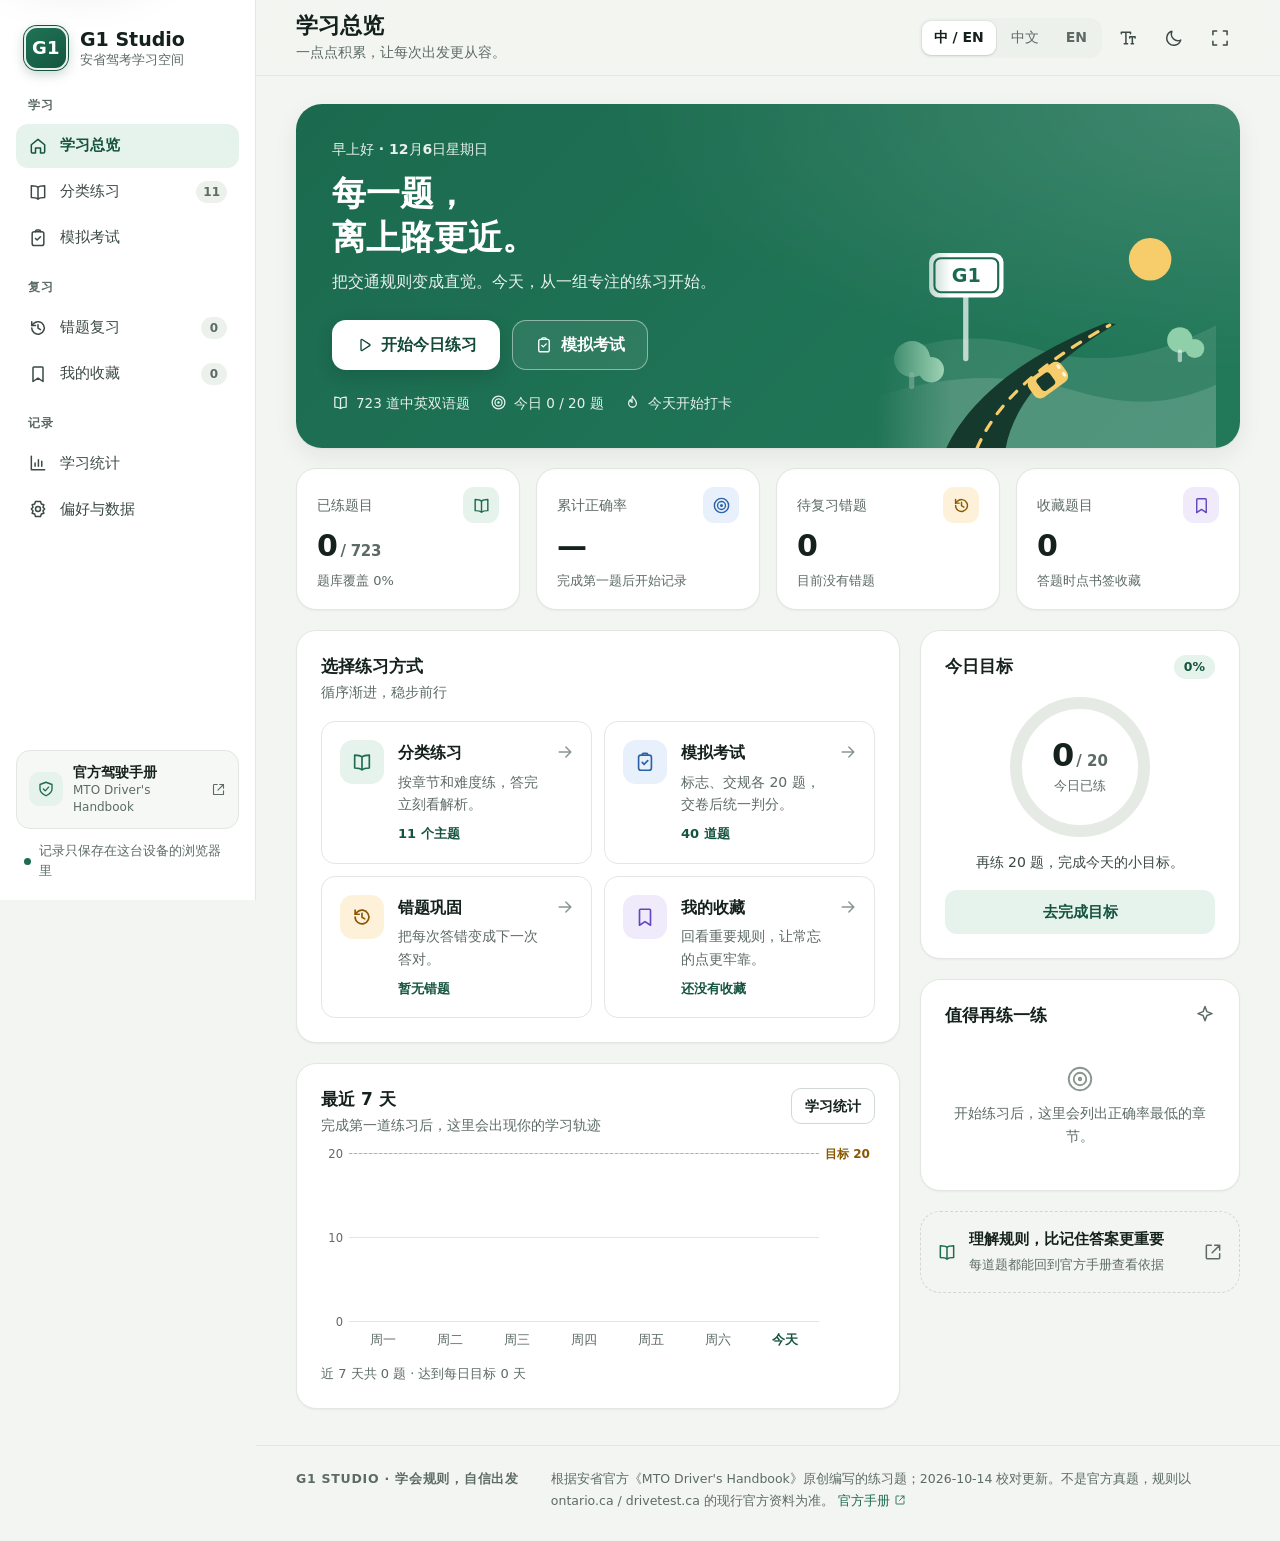
==== commit c39275ef: "第二阶段：练习网页界面全面升级 - 新的视觉体系：路牌绿为主色、琥珀色点缀，统一字号层级（不再有 8–10px 小字）、   间距、圆角和阴影；浅色/深色两套独立配色，正文对比度均不低于 4.5:1 " ====
--- a/05_模拟练习.html
+++ b/05_模拟练习.html
@@ -1,33 +1,1284 @@
 <!doctype html>
 <html lang="zh-CN">
 <head>
+<meta charset="utf-8">
 <title>G1 Studio · 安省驾考学习空间</title>
 <meta name="viewport" content="width=device-width, initial-scale=1, viewport-fit=cover">
-<meta charset="utf-8">
 <meta name="description" content="723 道中英对照练习题，分类练习、模拟考试、错题复习与学习进度，开启你的安省驾考之旅。">
-<meta name="theme-color" content="#152d28">
+<meta name="color-scheme" content="light dark">
+<meta name="theme-color" content="#f3f5f2">
+<script>
+// 在页面绘制前套用保存的深浅色和字号，避免深色模式下先闪一下浅色。
+(function () {
+  var root = document.documentElement;
+  try {
+    var prefs = JSON.parse(localStorage.getItem('g1-preferences') || '{}') || {};
+    var theme = prefs.theme === 'light' || prefs.theme === 'dark' ? prefs.theme : (window.matchMedia && matchMedia('(prefers-color-scheme: dark)').matches ? 'dark' : 'light');
+    root.setAttribute('data-theme', theme);
+    if (prefs.font === 'large') root.setAttribute('data-font', 'large');
+  } catch (e) { root.setAttribute('data-theme', 'light'); }
+})();
+</script>
 <style>
-/* Calm learning surfaces with accents inspired by road signs. */
-:root{color-scheme:light;--bg:#f4f6f2;--surface:#fff;--surface-alt:#f7f8f5;--ink:#20342e;--muted:#78857d;--line:#e5eae3;--primary:#197d65;--primary-hover:#11664f;--primary-soft:#edf6f0;--lime:#d9ee9c;--sidebar:#162f28;--sidebar-ink:#b2c6bc;--ok:#167a58;--ok-soft:#eff8f0;--bad:#bd5347;--bad-soft:#fff3f0;--warning:#a77a22;--warning-soft:#fbf5e5;--shadow:0 8px 32px #20342e04;--radius:20px;--font:Inter,"Segoe UI","Microsoft YaHei","PingFang SC",system-ui,sans-serif;--body-size:14px;--sidebar-width:244px}
-:root[data-theme=dark]{color-scheme:dark;--bg:#101c18;--surface:#1b2a24;--surface-alt:#22332b;--ink:#e6eee5;--muted:#9cad9f;--line:#304337;--primary:#91cfaa;--primary-hover:#afe4bf;--primary-soft:#253d2f;--lime:#bedb87;--sidebar:#10251d;--sidebar-ink:#b4cbbd;--ok:#8ad7a5;--ok-soft:#243d2c;--bad:#f2a197;--bad-soft:#452c28;--warning:#e9c77d;--warning-soft:#3d3522;--shadow:none}
-*{box-sizing:border-box}body{margin:0;background:var(--bg);color:var(--ink);font:var(--body-size)/1.65 var(--font);-webkit-font-smoothing:antialiased}button,input,select,textarea{font:inherit}button,a,input,select,textarea{-webkit-tap-highlight-color:transparent}button{cursor:pointer;color:inherit}button:disabled{cursor:not-allowed;opacity:.42}a{color:var(--primary);text-decoration:none}a:hover{text-decoration:underline}svg{width:22px;height:22px;fill:none;stroke:currentColor;stroke-width:1.7;stroke-linecap:round;stroke-linejoin:round;flex-shrink:0}button svg,a svg{pointer-events:none}button:focus-visible,a:focus-visible,input:focus-visible,select:focus-visible,textarea:focus-visible,summary:focus-visible{outline:3px solid var(--primary);outline-offset:4px}h1,h2,h3,p{margin:0}h1,h2,h3{line-height:1.45;letter-spacing:-.04em}h1{font-size:23px;font-weight:650}h2{font-size:18px;font-weight:650}h3{font-size:16px;font-weight:650}strong{font-weight:650}input,select,textarea{accent-color:var(--primary)}input[type=checkbox]{width:17px;height:17px;flex-shrink:0}select,textarea,input[type=number]{background:var(--surface);color:var(--ink);border:1px solid var(--line);border-radius:10px;padding:9px 12px}textarea{width:100%;min-height:100px;resize:vertical}select{max-width:100%}.muted,.footnote{color:var(--muted)}.footnote{font-size:12px;line-height:1.85}.eyebrow{font-size:10px;font-weight:650;letter-spacing:.15em;color:var(--muted);text-transform:uppercase}.row{display:flex;gap:12px;align-items:center;flex-wrap:wrap}.stack,.main-stack,.side-stack{display:grid;gap:22px;min-width:0}.skip-link{position:fixed;top:-100px;left:20px;padding:12px 20px;background:var(--surface);z-index:100}.skip-link:focus{top:12px}.sidebar{position:fixed;inset:0 auto 0 0;width:var(--sidebar-width);padding:37px 22px 20px;background:var(--sidebar);color:var(--sidebar-ink);display:flex;flex-direction:column;z-index:40;overflow:auto}.brand{display:flex;gap:12px;align-items:center;color:#f6f9ef;margin-bottom:51px;text-decoration:none}.brand:hover{text-decoration:none}.brand-mark{display:block;position:relative;width:44px;height:47px;border:1px solid #c8e1a366;border-radius:12px;background:#c7e59e13;font-size:26px;line-height:43px;text-align:center;font-weight:750;letter-spacing:-.07em;color:#e1f5b4}.brand-mark>span{font-size:21px}.brand-mark i{position:absolute;width:15px;height:2px;background:#e1f5b4;bottom:5px;left:14px}.brand-name{font-size:21px;font-weight:600;letter-spacing:-.04em}.brand-name small{display:block;font-size:10px;font-weight:400;letter-spacing:.03em;color:#9bb4a5;margin-top:2px}.nav-section-label{display:flex;align-items:center;justify-content:space-between;font-size:10px;margin:0 12px 14px;color:#7d9b8b;letter-spacing:.04em}.nav-section-label span{font-size:8px;letter-spacing:.1em}.primary-nav{display:grid;gap:7px}.nav-item{display:flex;align-items:center;gap:13px;border:0;background:none;width:100%;color:inherit;text-align:left;border-radius:10px;padding:13px 13px;font-size:13px;transition:background .18s,color .18s}.nav-item svg{width:19px;height:19px;stroke-width:1.55}.nav-item:hover{background:#d9efb411;color:#e7f2e7}.nav-item.active,.nav-item[aria-current=page]{background:#d5ebac;color:#223d29;font-weight:600}.nav-counter{margin-left:auto;font-size:10px;border:1px solid #a6c1ae24;border-radius:5px;padding:0 6px;font-variant-numeric:tabular-nums}.nav-dot{width:5px;height:5px;margin-left:auto;border-radius:50%;background:currentColor}.sidebar-guide{padding:19px 15px;margin-top:42px;border:1px solid #abc3a51c;border-radius:14px;background:#eff6d806}.guide-symbol{display:grid;place-items:center;width:32px;height:32px;border-radius:9px;color:#cde5a3;background:#d3e6aa0f;margin-bottom:12px}.guide-symbol svg{width:18px;height:18px}.sidebar-guide strong{display:block;font-size:11px;color:#dce8d9}.sidebar-guide p{font-size:10px;line-height:1.9;color:#8fa999;margin:8px 0 13px}.sidebar-guide a{font-size:10px;color:#c6dfa4;display:flex;justify-content:space-between}.sidebar-bottom{margin-top:auto;padding-top:34px}.sidebar-bottom .nav-item{font-size:12px}.local-status{font-size:9px;line-height:1.8;margin:22px 12px 0;color:#90aa99}.local-status>span{display:inline-block;height:5px;width:5px;background:#a9cf8e;border-radius:50%;margin-right:5px}.local-status small{display:flex;justify-content:space-between;margin-top:14px;font-size:8px;letter-spacing:.14em;color:#638674}.app-main{margin-left:var(--sidebar-width);min-height:100vh}.topbar{height:113px;padding:28px 42px;display:flex;align-items:center;justify-content:space-between;gap:20px;border-bottom:1px solid var(--line);background:var(--bg)}.topbar-heading{display:flex;align-items:center;gap:15px;min-width:0}.topbar-heading .eyebrow{font-size:9px;letter-spacing:.15em;margin-bottom:5px}.topbar-controls{display:flex;align-items:center;gap:8px}.language-switch,.segmented{display:inline-flex;align-items:center;padding:4px;border-radius:10px;background:var(--surface);border:1px solid var(--line);gap:3px}.language-switch button,.segmented button{border:0;border-radius:7px;background:none;color:var(--muted);padding:5px 10px;font-size:11px;white-space:nowrap}.language-switch button[aria-pressed=true],.segmented button.active,.segmented button[aria-pressed=true]{background:var(--primary-soft);color:var(--primary);font-weight:650}.icon-btn{display:inline-flex;align-items:center;justify-content:center;min-width:36px;height:36px;border:1px solid transparent;border-radius:9px;background:transparent;color:var(--muted);padding:7px;gap:5px}.icon-btn:hover,.icon-btn.active,.icon-btn[aria-pressed=true]{color:var(--primary);background:var(--primary-soft)}.icon-btn svg{width:19px;height:19px}.font-icon{font-family:Georgia,serif;font-size:20px;line-height:1}.font-icon span{font-size:13px}.control-divider{height:23px;width:1px;background:var(--line);margin:0 4px}.profile-mark{display:grid;place-items:center;border-radius:50%;height:35px;width:35px;margin-left:10px;background:#e8eddf;border:3px solid var(--surface);box-shadow:0 0 0 1px var(--line);color:#4e684e;font-size:10px;font-weight:750}.view{padding:34px 42px 18px;max-width:1560px;margin:auto;min-height:calc(100vh - 245px)}.view:focus{outline:0}.view>section+section,.view>.panel+.panel,.view>.resume-banner+*{margin-top:22px}.panel{background:var(--surface);border:1px solid var(--line);border-radius:var(--radius);padding:24px;box-shadow:var(--shadow);min-width:0}.section-head{display:flex;align-items:center;justify-content:space-between;gap:12px;margin-bottom:20px;flex-wrap:wrap}.section-head h2{font-size:16px}.section-head .eyebrow{font-size:9px}.section-head a{font-size:12px}.section-head .muted{font-size:11px}.btn{display:inline-flex;align-items:center;justify-content:center;gap:9px;padding:11px 18px;min-height:43px;border:1px solid transparent;border-radius:10px;background:var(--primary);color:var(--surface);font-size:12px;font-weight:600;line-height:1.5;white-space:nowrap;transition:background .16s,transform .16s}.btn:hover:not(:disabled){background:var(--primary-hover);text-decoration:none;transform:translateY(-1px)}.btn svg{width:17px;height:17px}.btn.primary{background:var(--primary);color:var(--surface)}.btn.ghost{background:transparent;border-color:var(--line);color:var(--ink)}.btn.ghost:hover:not(:disabled){background:var(--surface-alt)}.btn.secondary{background:var(--primary-soft);color:var(--primary)}.btn.secondary:hover:not(:disabled){background:var(--line)}.btn.small{font-size:11px;min-height:33px;padding:7px 12px;border-radius:8px}.btn.danger{background:var(--bad-soft);color:var(--bad);border-color:var(--bad)}.chip,.tag{display:inline-flex;align-items:center;gap:5px;border-radius:6px;padding:3px 8px;font-size:10px;font-weight:500;background:var(--primary-soft);color:var(--primary)}.chip svg,.tag svg{width:12px;height:12px}.tag.signs,.chip.signs{color:var(--warning);background:var(--warning-soft)}.tag.neutral,.chip.neutral{background:var(--surface-alt);color:var(--muted)}
-.hero{position:relative;display:flex;align-items:center;min-height:245px;padding:32px 36px;border-radius:var(--radius);background:#e8f0df;border:1px solid #dce7d2;overflow:hidden;margin-bottom:25px}.hero-copy{position:relative;z-index:2;max-width:63%}.hero .eyebrow{color:#6d8462;font-size:9px;letter-spacing:.16em;margin-bottom:13px}.hero h2,.hero h1{font-size:31px;letter-spacing:-.05em;color:#29492f;font-weight:600;line-height:1.6;margin-bottom:9px}.hero p:not(.eyebrow){color:#75836b;font-size:12px;line-height:1.9;max-width:440px}.hero-actions{display:flex;gap:12px;flex-wrap:wrap;margin-top:23px}.hero .btn{color:#fff;background:#23734e}.hero .btn.secondary,.hero .btn.ghost{color:#476347;background:#ffffff70;border:1px solid #c8d7bb}.hero-art{position:absolute;width:36%;height:100%;right:0;top:0;display:flex;align-items:center;justify-content:center}.hero-art>svg{width:100%;height:100%;stroke:none;fill:none;min-height:220px}.stat-grid{display:grid;grid-template-columns:repeat(4,minmax(0,1fr));gap:17px;margin-bottom:25px}.stat-card{position:relative;background:var(--surface);border:1px solid var(--line);padding:20px 22px;border-radius:15px;min-width:0;box-shadow:var(--shadow)}.stat-icon{display:grid;place-items:center;height:32px;width:32px;background:var(--primary-soft);color:var(--primary);border-radius:9px;float:right}.stat-icon svg{width:17px;height:17px}.stat-value{font-size:29px;letter-spacing:-.04em;font-weight:600;line-height:1.3;font-variant-numeric:tabular-nums;margin:11px 0 4px}.stat-value small{font-size:12px;color:var(--muted);font-weight:400;margin-left:4px}.stat-label{font-size:11px;color:var(--muted)}.stat-card>small,.stat-card .stat-detail{display:block;font-size:10px;color:var(--muted);margin-top:7px}.stat-card:nth-child(2) .stat-icon{background:#edf2fa;color:#6b88b4}.stat-card:nth-child(3) .stat-icon{background:var(--warning-soft);color:var(--warning)}.stat-card:nth-child(4) .stat-icon{background:#f2edfa;color:#9982b7}.dashboard-grid{display:grid;grid-template-columns:minmax(0,1fr) 285px;gap:22px;align-items:start}.mode-grid{display:grid;grid-template-columns:repeat(3,minmax(0,1fr));gap:13px}.mode-card{text-align:left;border:1px solid var(--line);background:var(--surface);padding:18px;border-radius:14px;display:flex;flex-direction:column;align-items:flex-start;gap:10px;transition:border-color .16s,transform .16s;position:relative;min-width:0}.mode-card:hover:not(:disabled){border-color:var(--primary);transform:translateY(-3px)}.mode-card strong{font-size:14px}.mode-card p,.mode-card .muted{font-size:11px;line-height:1.85;font-weight:400}.mode-card .tag{font-size:8px;letter-spacing:.06em}.mode-card>svg:last-child{position:absolute;right:14px;top:23px;width:15px;height:15px;color:var(--muted)}.mode-icon{height:37px;width:37px;border-radius:10px;background:var(--primary-soft);color:var(--primary);display:grid;place-items:center;margin-bottom:4px}.mode-icon svg{width:20px;height:20px}.mode-card:nth-child(2) .mode-icon{background:var(--warning-soft);color:var(--warning)}.mode-card:nth-child(3) .mode-icon{background:#eef1fa;color:#7889ae}.resume-banner{display:flex;align-items:center;justify-content:space-between;gap:20px;flex-wrap:wrap;padding:17px 22px;margin-bottom:22px;border-radius:13px;background:var(--primary-soft);border:1px solid #24875f24}.resume-banner strong{font-size:13px}.resume-banner p{font-size:11px;color:var(--muted);margin-top:3px}.daily-ring{width:122px;height:122px;margin:6px auto 18px;border-radius:50%;display:grid;place-content:center;text-align:center;background:var(--surface-alt);border:9px solid var(--primary-soft)}.daily-ring strong{font-size:27px;line-height:1.3;font-weight:600;font-variant-numeric:tabular-nums}.daily-ring span,.daily-ring small{font-size:10px;color:var(--muted)}.goal-progress,.category-progress,.quiz-progress,.progress-track{height:5px;background:var(--line);border-radius:10px;overflow:hidden}.goal-progress i,.goal-progress>span,.category-progress i,.category-progress>span,.quiz-progress i,.quiz-progress>span,.progress-track i,.progress-track>span{height:100%;display:block;background:var(--primary);border-radius:inherit}.side-stack .panel{padding:21px}.side-stack .section-head{margin-bottom:16px}.side-stack p.muted{font-size:11px}.week-chart{display:flex;justify-content:space-between;gap:10px;height:145px;padding-top:10px}.week-day{display:flex;flex:1;flex-direction:column;align-items:center;justify-content:flex-end;min-width:0;gap:8px}.week-day span,.week-day small{font-size:9px;color:var(--muted)}.week-day strong{font-size:9px;font-weight:500;color:var(--muted)}.week-bar{background:#dce8d5;min-height:4px;width:100%;max-width:23px;border-radius:5px 5px 3px 3px}.week-day:last-child .week-bar{background:#4d8a60}.weak-row{display:flex;align-items:center;justify-content:space-between;gap:15px;padding:13px 0;border-bottom:1px solid var(--line);font-size:12px}.weak-row:last-child{border-bottom:0;padding-bottom:0}.weak-row small{display:block;color:var(--muted);font-size:10px;margin-top:2px}.weak-row>span{font-variant-numeric:tabular-nums;font-size:11px;color:var(--primary)}.empty-state{text-align:center;padding:45px 25px;color:var(--muted)}.empty-state>svg{width:43px;height:43px;margin-bottom:15px;color:#a3b5a6;stroke-width:1.3}.empty-state h2,.empty-state h3{color:var(--ink);font-size:18px;margin-bottom:8px}.empty-state p{font-size:12px;max-width:410px;margin:0 auto 22px}.side-stack .empty-state{padding:22px 5px}.side-stack .empty-state h3{font-size:13px}.side-stack .empty-state p{font-size:11px;margin-bottom:0}
-.practice-toolbar{display:flex;flex-wrap:wrap;align-items:center;justify-content:space-between;gap:16px;margin:20px 0}.search-field{display:flex;align-items:center;gap:10px;border:1px solid var(--line);border-radius:10px;padding:10px 14px;background:var(--surface);min-width:180px;flex:1;max-width:450px}.search-field svg{height:17px;width:17px;color:var(--muted)}.search-field input{width:100%;background:none;border:0;color:var(--ink);outline:none;font-size:12px}.search-field:focus-within{box-shadow:0 0 0 2px var(--primary-soft);border-color:var(--primary)}.search-field input:focus-visible{outline:0}.filter-row{display:flex;align-items:center;gap:14px;flex-wrap:wrap}.filter-row label{display:flex;align-items:center;gap:7px;font-size:12px}.category-grid{display:grid;grid-template-columns:repeat(3,minmax(0,1fr));gap:15px}.category-card{position:relative;background:var(--surface);border:1px solid var(--line);border-radius:15px;padding:19px;cursor:pointer;min-width:0;display:flex;flex-direction:column;gap:14px}.category-card.selected,.category-card:has(input:checked){border-color:#78ab8a;background:var(--primary-soft)}.category-card:hover{border-color:var(--primary)}.category-head{display:flex;align-items:center;gap:10px;justify-content:space-between}.category-card input{margin:0}.category-card h3,.category-card strong{font-size:12px;font-weight:600;line-height:1.8;flex:1}.category-icon{display:grid;place-items:center;height:33px;width:33px;border-radius:9px;background:var(--surface-alt);color:var(--primary)}.category-icon svg{height:18px;width:18px}.category-count{display:flex;justify-content:space-between;color:var(--muted);font-size:10px;gap:7px}.category-progress{height:4px;margin-top:auto}.setup-footer{display:flex;align-items:center;justify-content:space-between;gap:20px;flex-wrap:wrap;margin-top:24px;padding-top:22px;border-top:1px solid var(--line)}.setup-footer .muted{font-size:12px}.quiz-layout{display:grid;grid-template-columns:minmax(0,1fr) 280px;gap:23px;align-items:start}.question-panel{padding:29px 32px}.quiz-topline{display:flex;align-items:center;justify-content:space-between;gap:10px;margin-bottom:17px}.quiz-topline strong{font-size:12px}.question-tools{display:flex;gap:4px;align-items:center}.question-tools .icon-btn{border:1px solid var(--line);height:32px;min-width:32px;font-size:11px}.quiz-progress{height:5px;margin-bottom:24px}.question-meta{display:flex;gap:8px;align-items:center;flex-wrap:wrap;font-size:10px;color:var(--muted);margin-bottom:21px}.stem{display:grid;gap:12px;margin-bottom:25px;overflow-wrap:anywhere}.stem .zh{font-size:20px;line-height:1.85;font-weight:600;letter-spacing:-.02em}.stem .en{font-size:17px;line-height:1.85;font-weight:500}.stem .zh+.en{font-size:13px;line-height:1.85;color:var(--muted);font-weight:400}.signbox{background:var(--surface-alt);border:1px solid var(--line);border-radius:14px;padding:20px;text-align:center;margin-bottom:23px;display:grid;justify-items:center;gap:12px}.signbox img{max-height:155px;max-width:100%;background:#fff;border-radius:6px;object-fit:contain}.signbox .sign-fallback,.signbox .desc{font-size:12px;color:var(--muted);max-width:400px}.opts{display:grid;gap:11px}.opt{width:100%;display:flex;align-items:center;gap:15px;border:1px solid var(--line);border-radius:12px;background:var(--surface);text-align:left;padding:16px 18px;min-height:67px;font-size:13px}.opt:hover:not(:disabled){border-color:var(--primary);background:var(--primary-soft)}.opt:disabled{opacity:1;cursor:default}.option-key{display:grid;place-items:center;width:30px;height:30px;flex-shrink:0;border:1px solid var(--line);border-radius:8px;font-size:12px;font-weight:600;background:var(--surface-alt);color:var(--muted)}.option-copy{display:grid;gap:5px;flex:1;min-width:0;overflow-wrap:anywhere}.option-copy .en,.option-copy .en2,.option-copy small{font-size:12px;color:var(--muted)}.option-status{margin-left:auto;font-size:11px;white-space:nowrap;color:var(--primary)}.option-status svg{height:18px;width:18px}.opt.selected{border-color:var(--primary);background:var(--primary-soft);box-shadow:0 0 0 1px var(--primary)}.opt.selected .option-key{background:var(--primary);color:var(--surface);border-color:var(--primary)}.opt.correct{background:var(--ok-soft);border-color:var(--ok)}.opt.correct .option-key{background:var(--ok);color:var(--surface);border-color:var(--ok)}.opt.incorrect{background:var(--bad-soft);border-color:var(--bad)}.opt.incorrect .option-key{background:var(--bad);color:var(--surface);border-color:var(--bad)}.opt.incorrect .option-status{color:var(--bad)}.feedback{margin-top:23px;padding:20px;background:var(--ok-soft);border:1px solid #57a07530;border-radius:13px;font-size:13px;line-height:1.95;display:grid;gap:10px}.feedback.incorrect{background:var(--bad-soft);border-color:#b8634a30}.feedback-heading{display:flex;align-items:center;gap:9px;color:var(--ok);font-size:13px;font-weight:650}.feedback.incorrect .feedback-heading{color:var(--bad)}.feedback-heading svg{width:18px;height:18px}.feedback .en,.feedback .muted{font-size:12px}.feedback a{font-size:11px}.notes-box{margin-top:22px;border:1px solid var(--line);border-radius:12px;background:var(--surface-alt);padding:13px 16px}.notes-box summary{font-size:11px;color:var(--muted);cursor:pointer}.notes-box summary svg{width:15px;height:15px;vertical-align:middle;margin-right:7px}.notes-box textarea{margin-top:13px;font-size:12px;line-height:1.8}.notes-box p{font-size:10px;color:var(--muted);margin-top:7px}.quiz-actions{display:flex;align-items:center;justify-content:space-between;gap:14px;margin-top:24px;padding-top:23px;border-top:1px solid var(--line);flex-wrap:wrap}.quiz-actions .btn{min-height:42px}.quiz-sidebar{display:grid;gap:18px;position:sticky;top:22px}.quiz-sidebar .panel{padding:21px}.quiz-sidebar .section-head{margin-bottom:16px}.quiz-sidebar h2{font-size:14px}.session-summary{display:grid;grid-template-columns:repeat(2,minmax(0,1fr));gap:14px}.session-summary>div{padding:13px;background:var(--surface-alt);border-radius:10px;font-size:11px;color:var(--muted)}.session-summary strong{display:block;font-size:23px;line-height:1.4;color:var(--ink);font-weight:600}.session-summary b{display:block;font-size:22px;color:var(--ink)}.answer-grid{display:grid;grid-template-columns:repeat(5,minmax(0,1fr));gap:7px}.answer-cell{height:34px;min-width:0;font-size:11px;border-radius:7px;border:1px solid var(--line);background:var(--surface-alt);color:var(--muted);position:relative;padding:0;font-variant-numeric:tabular-nums}.answer-cell.answered{background:var(--primary-soft);color:var(--primary);border-color:#98b6a5}.answer-cell.correct{background:var(--ok-soft);border-color:#91b7a0;color:var(--ok)}.answer-cell.incorrect{background:var(--bad-soft);border-color:#dbb0a6;color:var(--bad)}.answer-cell.current{outline:2px solid var(--primary);outline-offset:1px;font-weight:650}.answer-cell.flagged:after{content:"";position:absolute;top:2px;right:2px;width:5px;height:5px;border-radius:50%;background:var(--warning)}.answer-legend{display:flex;gap:12px;flex-wrap:wrap;font-size:9px;color:var(--muted);margin:16px 0 2px}.answer-legend span{display:flex;gap:5px;align-items:center}.answer-legend i{display:inline-block;width:7px;height:7px;background:var(--line);border-radius:2px}.answer-legend i.correct{background:var(--ok)}.answer-legend i.incorrect{background:var(--bad)}.answer-legend i.flagged{background:var(--warning)}.shortcut-row{font-size:10px;color:var(--muted);display:flex;align-items:center;gap:7px;flex-wrap:wrap;margin-top:17px}.shortcut-row kbd{border:1px solid var(--line);border-bottom-width:2px;border-radius:5px;padding:1px 5px;background:var(--surface);font:9px/1.7 var(--font)}.quiz-sidebar>.muted{font-size:10px;line-height:1.85;padding:0 8px}
-.review-list,.history-list,.progress-list{display:grid}.review-row{display:flex;align-items:center;gap:18px;padding:20px 0;border-bottom:1px solid var(--line)}.review-row:last-child{border-bottom:0}.review-copy{flex:1;min-width:0}.review-copy h3,.review-copy strong{font-size:13px;line-height:1.85}.review-copy .muted,.review-copy p{font-size:11px;margin-top:5px}.review-copy .chip{margin-bottom:7px}.review-actions{display:flex;align-items:center;gap:7px;flex-shrink:0}.pagination{display:flex;align-items:center;justify-content:center;gap:14px;margin-top:20px;font-size:12px;color:var(--muted)}.stats-grid{display:grid;grid-template-columns:1.1fr 1fr;gap:22px;margin-top:22px}.progress-row{padding:15px 0;border-bottom:1px solid var(--line)}.progress-row:last-child{border-bottom:0}.progress-row .row{justify-content:space-between;font-size:12px;margin-bottom:9px}.progress-row strong{font-size:12px;font-weight:500}.progress-row .muted{font-size:10px}.history-row{display:flex;justify-content:space-between;align-items:center;gap:20px;padding:15px 0;border-bottom:1px solid var(--line);font-size:12px}.history-row:last-child{border-bottom:0}.history-row small,.history-row .muted{display:block;font-size:10px}.settings-grid{display:grid;grid-template-columns:1fr 1fr;gap:22px}.settings-grid .panel>p{font-size:12px;color:var(--muted);margin-top:8px}.setting-row{display:flex;align-items:center;justify-content:space-between;gap:16px;padding:20px 0;border-bottom:1px solid var(--line)}.setting-row:last-child{border-bottom:0}.setting-row strong{font-size:12px;display:block}.setting-row p,.setting-row small{font-size:11px;color:var(--muted);max-width:320px;margin-top:4px}.setting-row input[type=number]{width:80px}.danger-zone{border-color:#c0634a33;margin-top:22px}.danger-zone p{font-size:12px;color:var(--muted);margin:10px 0 20px}.modal-backdrop{position:fixed;inset:0;background:#0e251c66;backdrop-filter:blur(5px);display:grid;place-items:center;z-index:100;padding:20px}.modal-card{width:100%;max-width:460px;background:var(--surface);padding:29px;border-radius:20px;border:1px solid var(--line);box-shadow:0 25px 100px #0003}.modal-card h2{font-size:20px;margin-bottom:15px}.modal-card p{color:var(--muted);font-size:13px;line-height:1.9}.modal-actions{display:flex;justify-content:flex-end;gap:10px;margin-top:26px}.result-hero{background:var(--primary-soft);border:1px solid var(--line);border-radius:20px;padding:36px;text-align:center;margin-bottom:22px}.result-hero h2{font-size:25px;margin:18px 0 9px}.result-hero>p{font-size:12px;color:var(--muted);max-width:640px;margin:auto}.result-hero>.row{justify-content:center;margin-top:24px}.result-orb{margin:0 auto;display:grid;place-content:center;height:122px;width:122px;border-radius:50%;background:var(--surface);border:8px solid #b3d8bd;font-size:31px;font-weight:600;letter-spacing:-.04em;color:var(--primary)}.result-orb small{font-size:10px;color:var(--muted);font-weight:400;letter-spacing:0}.result-grid{display:grid;grid-template-columns:repeat(3,minmax(0,1fr));gap:15px;max-width:700px;margin:24px auto}.result-stat{background:var(--surface);border:1px solid var(--line);border-radius:13px;padding:15px;font-size:11px;color:var(--muted)}.result-stat strong{display:block;font-size:24px;color:var(--ink);font-weight:600}.result-stat small{font-size:10px}.result-stat.correct strong,.pass{color:var(--ok)}.result-stat.incorrect strong,.fail{color:var(--bad)}.review-item{padding:23px 0;border-top:1px solid var(--line)}.review-item:first-child{border-top:0}.review-item .stem{margin-bottom:16px}.review-item .stem .zh{font-size:16px}.review-item .opt{padding:12px 15px;min-height:50px;font-size:12px}.review-item .feedback{font-size:12px}.app-footer{max-width:1560px;padding:22px 42px 26px;margin:20px auto 0;border-top:1px solid var(--line);display:flex;gap:35px;align-items:flex-start;justify-content:space-between;color:var(--muted)}.footer-brand{font-size:9px;white-space:nowrap;letter-spacing:.07em;padding-top:2px}.footer-brand span{padding:0 7px;color:#a5b29e}.app-footer p{font-size:9px;line-height:1.8;max-width:620px}.toast{position:fixed;bottom:28px;left:calc(50% + var(--sidebar-width)/2);transform:translateX(-50%) translateY(18px);background:var(--ink);color:var(--surface);padding:12px 22px;border-radius:12px;box-shadow:0 8px 28px #0002;font-size:12px;z-index:150;opacity:0;pointer-events:none;max-width:calc(100vw - 32px);transition:opacity .2s,transform .2s}.toast.show,.toast.visible{opacity:1;transform:translateX(-50%) translateY(0)}.sidebar-overlay,.mobile-menu{display:none}.focus-mode .sidebar,body.focus .sidebar{display:none}.focus-mode .app-main,body.focus .app-main{margin-left:0}.focus-mode .view,body.focus .view{max-width:1250px}.focus-mode .toast,body.focus .toast{left:50%}:root[data-font=large]{--body-size:16px}body.large-font,body.large-text{--body-size:16px}.large-font .stem .zh,.large-text .stem .zh,:root[data-font=large] .stem .zh{font-size:24px}.large-font .stem .en,.large-text .stem .en,:root[data-font=large] .stem .en{font-size:19px}.large-font .opt,.large-text .opt,:root[data-font=large] .opt{font-size:16px}.large-font .option-copy .en,.large-text .option-copy .en,:root[data-font=large] .option-copy .en{font-size:14px}.large-font .feedback,.large-text .feedback,:root[data-font=large] .feedback{font-size:16px}[hidden]{display:none!important}
-@media(min-width:1550px){.view{padding-top:40px}.hero{min-height:266px}.hero h2{font-size:35px}.dashboard-grid{grid-template-columns:minmax(0,1fr) 320px}.stat-card{padding:24px}.mode-card{padding:22px}}
-@media(max-width:1250px){:root{--sidebar-width:220px}.sidebar{padding-left:16px;padding-right:16px}.brand-name{font-size:19px}.brand-name small{font-size:9px}.topbar{padding:24px 28px}.view{padding:28px 28px 15px}.dashboard-grid{grid-template-columns:minmax(0,1fr) 255px;gap:18px}.hero{padding:28px}.hero h2{font-size:27px}.mode-grid{grid-template-columns:1fr}.mode-card{display:grid;grid-template-columns:36px 1fr;gap:5px 13px;padding:16px}.mode-icon{grid-row:1/4;margin:0}.mode-card p,.mode-card>.muted{grid-column:2}.mode-card .tag{justify-self:start}.mode-card>svg:last-child{top:16px}.stat-card{padding:17px}.stat-value{font-size:26px}.stat-icon{height:27px;width:27px}.panel{padding:21px}.quiz-layout{grid-template-columns:minmax(0,1fr) 240px;gap:18px}.question-panel{padding:25px}.quiz-sidebar .panel{padding:17px}.category-grid{grid-template-columns:repeat(2,minmax(0,1fr))}.app-footer{padding:22px 28px;gap:20px}.footer-brand{max-width:160px;white-space:normal;line-height:1.8}}
-@media(max-width:1020px){.topbar-controls{gap:3px}.profile-mark{display:none}.topbar h1{font-size:20px}.topbar{padding:23px}.view{padding:25px 23px 12px}.dashboard-grid{grid-template-columns:1fr}.side-stack{grid-template-columns:1fr 1fr;gap:18px}.stat-grid{gap:10px}.stat-card{padding:16px 13px}.stat-value{font-size:24px}.stat-icon{float:none;height:26px;width:26px;margin-bottom:9px}.mode-grid{grid-template-columns:repeat(3,minmax(0,1fr))}.mode-card{display:flex;padding:16px;gap:8px}.mode-card strong{font-size:12px}.mode-card>svg:last-child{display:none}.mode-card .mode-icon{margin-bottom:5px}.quiz-layout{grid-template-columns:1fr}.quiz-sidebar{position:static;grid-template-columns:1fr 1fr}.quiz-sidebar>.muted{grid-column:1/-1}.stats-grid,.settings-grid{grid-template-columns:1fr}.hero-art{width:34%}.hero h2{font-size:26px}.hero-copy{max-width:70%}.hero p:not(.eyebrow){max-width:80%}.hero .btn{font-size:11px}.app-footer{display:block}.app-footer p{margin-top:10px}}
-@media(max-width:780px){:root{--sidebar-width:244px}.sidebar{transform:translateX(-100%);transition:transform .22s ease;padding:30px 22px}.sidebar.open,body.sidebar-open .sidebar{transform:translateX(0)}.sidebar-overlay.open,body.sidebar-open .sidebar-overlay{display:block;position:fixed;inset:0;z-index:39;background:#10291e66;border:0;backdrop-filter:blur(3px)}.mobile-menu{display:inline-flex}.app-main{margin-left:0}.topbar{height:94px;padding:20px 23px;gap:8px}.topbar-heading{gap:9px}.topbar .eyebrow{font-size:8px;letter-spacing:.08em}.topbar h1{font-size:19px}.topbar-controls>.control-divider,.topbar-controls>#font-toggle{display:none}.language-switch{padding:3px;border-radius:8px}.language-switch button{padding:5px 8px;font-size:10px}.topbar-controls>.icon-btn{min-width:31px;height:31px;padding:5px}.topbar-controls>.icon-btn svg{width:17px;height:17px}.view{padding:23px}.hero{min-height:240px}.hero h2{font-size:27px}.stat-icon{float:right}.stat-grid{grid-template-columns:repeat(4,minmax(0,1fr))}.stat-value{font-size:25px}.stat-card{padding:17px}.stat-label{font-size:10px}.stat-card .stat-icon{display:none}.toast{left:50%}.sidebar-guide{margin-top:30px}.sidebar-bottom{padding-top:25px}.focus-mode .mobile-menu,body.focus .mobile-menu{display:none}}
-@media(max-width:560px){.topbar{padding:17px 15px;height:87px}.topbar-controls{gap:1px}.topbar-controls>#focus-toggle{display:none}.topbar .eyebrow{display:none}.topbar h1{font-size:17px}.topbar-heading{gap:3px}.language-switch button{padding:5px 7px;font-size:10px}.topbar-controls #theme-toggle{margin-left:5px}.view{padding:19px 15px 12px}.hero{padding:24px;min-height:270px;margin-bottom:18px;border-radius:17px;align-items:flex-start}.hero-copy{max-width:100%}.hero h2{font-size:25px;line-height:1.6;max-width:250px;margin-bottom:8px}.hero .eyebrow{font-size:8px;margin-bottom:12px}.hero p:not(.eyebrow){font-size:11px;max-width:75%}.hero-art{width:40%;height:52%;top:auto;bottom:0;right:-25px;opacity:.6}.hero-actions{margin-top:19px;gap:9px}.hero .btn{padding:10px 13px;min-height:39px;font-size:11px;position:relative;z-index:1}.stat-grid{grid-template-columns:repeat(2,minmax(0,1fr));gap:11px;margin-bottom:19px}.stat-card{padding:17px;border-radius:13px}.stat-card .stat-icon{display:grid;float:right}.stat-value{font-size:27px;margin-top:9px}.stat-label{font-size:11px}.dashboard-grid{gap:18px}.main-stack,.side-stack{gap:18px}.panel{padding:19px;border-radius:16px}.section-head{margin-bottom:17px}.section-head h2{font-size:15px}.mode-grid{grid-template-columns:1fr;gap:10px}.mode-card{display:grid;grid-template-columns:36px 1fr;padding:16px;gap:4px 13px}.mode-card .mode-icon{grid-row:1/4;margin:0}.mode-card strong{font-size:13px}.mode-card .tag{grid-column:2;justify-self:start;font-size:8px}.mode-card .muted,.mode-card p{grid-column:2}.mode-card>svg:last-child{display:block;right:16px;top:20px}.side-stack{grid-template-columns:1fr}.side-stack .panel{padding:21px}.daily-ring{width:112px;height:112px;margin:0 auto 16px}.week-chart{height:128px}.resume-banner{gap:13px;padding:16px}.resume-banner .btn{min-height:35px;padding:8px 12px}.category-grid{grid-template-columns:1fr;gap:12px}.category-card{padding:17px}.category-card h3{font-size:13px}.practice-toolbar{gap:12px;align-items:stretch}.search-field{min-width:100%;max-width:none}.filter-row{gap:11px}.filter-row label{font-size:11px}.setup-footer{gap:15px}.setup-footer>.btn{width:100%}.quiz-layout{gap:17px}.question-panel{padding:19px 17px}.quiz-topline{margin-bottom:16px;flex-wrap:wrap}.quiz-topline strong{font-size:11px}.quiz-topline>.row{gap:8px}.quiz-progress{margin-bottom:20px}.question-meta{font-size:9px;gap:6px;margin-bottom:17px}.stem{gap:10px;margin-bottom:21px}.stem .zh{font-size:18px;line-height:1.9}.stem .en{font-size:15px}.stem .zh+.en{font-size:12px}.opt{padding:13px 12px;gap:11px;border-radius:10px;min-height:67px;font-size:12px}.option-key{width:26px;height:28px;font-size:11px;border-radius:7px}.option-copy .en,.option-copy .en2,.option-copy small{font-size:11px}.option-status{font-size:10px}.option-status svg{width:16px;height:16px}.feedback{padding:16px;font-size:12px;line-height:1.95}.feedback-heading{font-size:12px}.feedback .en,.feedback .muted{font-size:11px}.quiz-actions{gap:9px}.quiz-actions .row{gap:8px}.quiz-actions .btn{padding:10px 12px;min-height:39px;font-size:11px}.quiz-actions>.btn{padding:10px 12px}.quiz-sidebar{grid-template-columns:1fr}.quiz-sidebar .panel{padding:19px}.quiz-sidebar .answer-grid{grid-template-columns:repeat(8,minmax(0,1fr));gap:7px}.answer-cell{height:32px;font-size:10px}.quiz-sidebar .session-summary{grid-template-columns:repeat(2,minmax(0,1fr))}.review-row{align-items:flex-start;gap:12px;padding:18px 0;flex-wrap:wrap}.review-copy{min-width:calc(100% - 30px)}.review-actions{margin-left:auto}.review-copy h3{font-size:12px}.review-actions .btn{font-size:10px}.stats-grid,.settings-grid{gap:18px}.setting-row{gap:14px;flex-wrap:wrap}.setting-row .muted{font-size:11px}.setting-row .segmented{flex-shrink:0}.setting-row p{max-width:240px}.result-hero{padding:27px 18px;border-radius:16px}.result-hero h2{font-size:22px}.result-grid{grid-template-columns:repeat(2,minmax(0,1fr));gap:10px}.result-stat{padding:13px 10px}.result-stat strong{font-size:22px}.result-orb{width:109px;height:109px;font-size:29px}.result-hero>.row{gap:9px}.result-hero>.row .btn{font-size:11px;padding:10px 12px}.review-item .stem .zh{font-size:15px}.modal-card{padding:24px}.modal-actions{gap:8px}.modal-actions .btn{padding:10px 13px}.app-footer{padding:20px 16px;margin-top:15px}.app-footer p{font-size:9px}.app-footer .footer-brand{font-size:8px}.toast{font-size:11px;padding:11px 16px;bottom:19px}.large-font .stem .zh,.large-text .stem .zh,:root[data-font=large] .stem .zh{font-size:21px}.large-font .opt,.large-text .opt,:root[data-font=large] .opt{font-size:14px}}
-@media(prefers-reduced-motion:reduce){*,*:before,*:after{transition:none!important;scroll-behavior:auto!important}}@media(prefers-reduced-motion:no-preference){.quiz-progress i,.category-progress i,.goal-progress i{transition:width .25s ease}.view>section,.view>.dashboard-grid,.view>.quiz-layout{animation:appear .25s ease}@keyframes appear{from{opacity:.6;transform:translateY(5px)}to{opacity:1;transform:translateY(0)}}}
-.sr-only{position:absolute;width:1px;height:1px;padding:0;margin:-1px;overflow:hidden;clip:rect(0,0,0,0);white-space:nowrap;border:0}.progress{height:5px;background:var(--line);border-radius:10px;overflow:hidden}.progress i{display:block;height:100%;background:var(--primary);border-radius:inherit}.stat-value{display:block}.hero .eyebrow{display:block}.hero-caption{margin-top:21px;font-size:9px;color:#75886a;display:flex;align-items:center;gap:7px}.status-dot{display:inline-block;width:5px;height:5px;border-radius:50%;background:currentColor;flex-shrink:0}.mode-grid{grid-template-columns:repeat(2,minmax(0,1fr))}.mode-card{display:grid;grid-template-columns:38px 1fr;align-items:start;gap:13px;padding:21px 17px}.mode-card .mode-icon{margin:0;grid-row:auto}.mode-body{display:grid;gap:8px;min-width:0}.mode-body>strong{font-size:13px}.mode-body>span{font-size:11px;color:var(--muted);line-height:1.9;padding-right:3px}.mode-body small{font-size:9px;letter-spacing:.02em;color:var(--primary)}.mode-card>svg:last-child{width:13px;height:13px;right:12px;top:23px;display:block}.mode-body strong{padding-right:10px}.week-track{height:95px;display:flex;align-items:flex-end;justify-content:center;width:100%;background:var(--surface-alt);border-radius:5px}.week-track .week-bar{display:block}.week-value{line-height:1.2}.week-day.today>span:last-child{color:var(--primary);font-weight:600}.daily-ring{border:0;background:conic-gradient(var(--primary) var(--goal-progress),var(--line) 0);position:relative}.daily-ring:before{content:"";position:absolute;inset:8px;border-radius:50%;background:var(--surface)}.daily-ring>div{position:relative;display:grid;gap:5px}.daily-ring strong small{font-size:12px;color:var(--muted);font-weight:400}.daily-ring span{display:block;font-size:10px}.goal-message{text-align:center;font-size:10px;color:var(--muted);margin-bottom:16px}.daily-card>.btn{width:100%}.handbook-card{display:flex;gap:11px;padding:3px 8px;font-size:11px}.handbook-card>svg{width:20px;height:20px;color:var(--primary);margin-top:2px}.handbook-card strong{font-size:10px}.handbook-card p{color:var(--muted);font-size:10px;margin:7px 0 11px;line-height:1.9}.handbook-card a{font-size:10px;display:inline-flex;gap:7px;align-items:center}.handbook-card a svg{width:11px;height:11px}.weak-row{background:none;border:0;border-bottom:1px solid var(--line);width:100%;text-align:left;justify-content:flex-start;font-size:11px;gap:10px}.weak-row>span:nth-child(2){flex:1;color:var(--ink)}.weak-row strong{font-size:11px}.weak-row>svg{height:14px;width:14px;color:var(--muted)}.weak-row .category-icon{width:30px;height:30px;flex-shrink:0}.weak-row .category-icon svg{width:16px;height:16px}.empty-state.compact{padding:20px 6px}.empty-state.compact>svg{width:32px;height:32px}.empty-state.compact p{font-size:11px;margin-bottom:0}.resume-banner>.resume-icon{display:grid;place-items:center;width:35px;height:35px;border-radius:50%;background:var(--surface);color:var(--primary)}.resume-banner>div{flex:1}.page-intro,.collection-intro{display:flex;justify-content:space-between;align-items:center;gap:20px;margin:0 0 25px}.page-intro .eyebrow,.collection-intro .eyebrow{display:block;margin-bottom:9px;font-size:9px}.page-intro h2,.collection-intro h2{font-size:25px;line-height:1.7;font-weight:550}.collection-intro p{font-size:12px;margin-top:10px}.practice-panel>.practice-toolbar{margin-top:0}.category-card>input{position:absolute;opacity:0;inset:0;margin:0;width:100%;height:100%;cursor:pointer}.category-card:focus-within{outline:3px solid var(--primary);outline-offset:3px}.category-card input:focus-visible{outline:0}.category-check{display:grid;place-items:center;width:19px;height:19px;border:1px solid var(--line);border-radius:5px;background:var(--surface)}.category-check svg{width:13px;height:13px;opacity:0}.category-card.selected .category-check{border-color:var(--primary);background:var(--primary);color:var(--surface)}.category-card.selected .category-check svg{opacity:1}.category-card .category-description{font-size:10px;color:var(--muted);line-height:1.85;min-height:37px}.category-card>.category-count{justify-content:space-between}.category-count>span{margin-left:auto}.practice-options .filter-row{margin-bottom:20px;gap:30px}.filter-field{display:flex;align-items:center;gap:16px;font-size:12px}.filter-field>span{color:var(--muted);font-size:11px}.toggle-row{display:flex;align-items:center;gap:10px}.toggle-row span{display:grid;gap:3px}.toggle-row strong{font-size:11px;font-weight:500}.toggle-row small{font-size:10px;color:var(--muted)}.practice-options .setup-footer{margin-top:10px}.exam-intro{text-align:center;padding:42px 36px}.exam-emblem{display:grid;place-items:center;background:var(--primary-soft);color:var(--primary);border:1px solid var(--line);height:74px;width:74px;border-radius:22px;margin:24px auto}.exam-emblem svg{width:38px;height:38px;stroke-width:1.3}.exam-intro h2{font-size:29px;line-height:1.8;margin-bottom:11px;font-weight:550}.exam-intro>p{font-size:13px;line-height:1.9}.exam-parts{display:flex;align-items:center;justify-content:center;gap:22px;margin:28px auto;max-width:680px}.exam-parts>div{background:var(--surface-alt);border:1px solid var(--line);border-radius:15px;padding:23px;flex:1;display:grid;justify-items:center;gap:11px;min-width:0}.exam-parts>div>svg{color:var(--primary);width:26px;height:26px}.exam-parts strong{font-size:15px}.exam-parts>div>span{color:var(--muted);font-size:11px}.exam-plus{font-size:23px;color:var(--muted);font-weight:300}.exam-features{display:flex;justify-content:center;gap:26px;flex-wrap:wrap;color:var(--muted);font-size:11px;margin:25px 0}.exam-features>span{display:flex;align-items:center;gap:8px}.exam-features svg{width:15px;height:15px}.exam-intro>.btn{margin:5px}.exam-note{max-width:680px;text-align:left;border-top:1px solid var(--line);padding:23px 0 0;margin:30px auto 0;font-size:11px;color:var(--muted);line-height:1.95}.exam-note strong{font-size:11px;color:var(--ink)}.exam-note p{margin-top:8px}.quiz-position{color:var(--muted);font-size:10px;letter-spacing:.08em}.quiz-position strong{color:var(--ink);font-size:25px;letter-spacing:-.05em;padding-left:8px;font-weight:600}.quiz-position>span{font-size:12px;letter-spacing:0}.question-id{margin-left:auto;font-size:9px;letter-spacing:.05em}.difficulty{font-size:9px;padding:1px 5px;border-radius:4px;border:1px solid var(--line);color:var(--muted)}.difficulty.hard{color:var(--warning);background:var(--warning-soft);border-color:transparent}.sign-description .zh,.sign-description .en{display:block;font-size:11px;color:var(--muted)}.explanation .zh,.explanation .en{display:block}.explanation .zh+.en{margin-top:9px}.source-link{display:inline-flex;align-items:center;gap:7px;line-height:1.7;width:fit-content}.source-link svg{width:13px;height:13px}.feedback-heading{flex-wrap:wrap}.feedback-heading>span{margin-left:auto;font-size:11px;font-weight:500}.feedback-heading>strong{font-size:12px}.notes-box summary{list-style:none;display:flex;gap:7px;align-items:center}.notes-box summary::-webkit-details-marker{display:none}.notes-box summary:after{content:"+";margin-left:auto;font-size:16px}.notes-box[open] summary:after{content:"−"}.notes-box summary svg{margin:0}.notes-box textarea{display:block}.notes-box .footnote{font-size:9px;display:block;margin-top:5px}.quiz-sidebar .session-summary{display:block}.session-summary .section-head{margin-bottom:20px}.session-timer{display:flex;align-items:center;gap:10px;background:var(--surface-alt);border-radius:10px;padding:10px 12px}.session-timer>svg{width:17px;height:17px;color:var(--muted)}.session-timer>strong{font-size:22px;letter-spacing:.02em;font-variant-numeric:tabular-nums}.session-timer>span{font-size:9px;margin-left:auto}.session-counts{display:grid;grid-template-columns:1fr 1fr;margin:19px 0}.session-counts>div{font-size:10px;color:var(--muted);text-align:center}.session-counts>div+div{border-left:1px solid var(--line)}.session-counts strong{font-size:23px;display:block;font-weight:600;line-height:1.5}.session-counts strong small{font-size:11px;font-weight:400;color:var(--muted)}.session-summary>.footnote{font-size:10px;margin:13px 0 0}.session-summary>.btn{width:100%;margin-top:18px}.live{font-size:8px;gap:4px}.answer-legend{margin:0 0 17px;font-size:9px;gap:13px}.answer-legend svg{width:11px;height:11px}.answer-legend .answered{background:var(--primary)}.sheet-actions{display:flex;gap:8px;flex-wrap:wrap;margin-top:17px}.sheet-actions .btn{padding:6px 9px;font-size:9px;min-height:30px}.answer-cell>i{display:none}.quiz-tip{display:flex;gap:9px;padding:0 7px;color:var(--muted);font-size:10px;line-height:1.9}.quiz-tip svg{color:var(--primary);width:16px;height:16px;margin-top:3px}.review-type{height:35px;width:35px;border:1px solid var(--line);border-radius:10px;color:var(--primary);display:grid;place-items:center;flex-shrink:0}.review-type svg{width:18px;height:18px}.review-row .question-meta{margin-bottom:7px}.review-copy>small{font-size:10px;display:block;margin-top:9px}.wrong-count{color:var(--bad);font-size:9px}.collection-empty{padding:60px 20px}.coverage-number{margin:17px 0 20px;line-height:1.2}.coverage-number strong{font-size:46px;font-weight:550;letter-spacing:-.06em}.coverage-number>span{font-size:12px}.coverage-details{display:flex;justify-content:space-between;font-size:11px;margin:17px 0;color:var(--muted)}.stats-grid+.panel{margin-top:22px}.stats-grid .footnote{font-size:11px;margin:17px 0}.stats-grid .btn{margin-top:8px}.progress-row{display:flex;align-items:center;width:100%;gap:17px;border:0;border-bottom:1px solid var(--line);background:none;text-align:left}.progress-row:hover{background:var(--surface-alt)}.progress-copy{display:grid;gap:5px;flex:1;min-width:0}.progress-copy .progress{margin-top:4px;max-width:95%}.progress-copy>small{font-size:10px}.progress-percent{font-size:14px;color:var(--primary);font-variant-numeric:tabular-nums;min-width:38px;text-align:right}.progress-row>svg{height:14px;width:14px;color:var(--muted)}.history-copy{flex:1}.history-copy strong{font-size:12px}.history-percent{font-size:10px;color:var(--muted)}.settings-grid>.panel>p{font-size:12px;line-height:2}.settings-grid>.panel>.row{margin:22px 0}.settings-grid>.danger-zone{margin-top:0}.goal-input{display:flex;align-items:baseline;gap:13px;margin:23px 0;font-size:12px;color:var(--muted)}.goal-input input{font-size:35px;font-weight:550;width:120px;letter-spacing:-.04em;padding:10px 15px}.goal-presets{display:flex;gap:9px;margin-bottom:21px;flex-wrap:wrap}.goal-presets .btn.active{color:var(--primary);border-color:var(--primary);background:var(--primary-soft)}.switch{display:inline-flex;align-items:center;cursor:pointer;position:relative}.switch>input{position:absolute;opacity:0;width:100%;height:100%;margin:0;cursor:pointer}.switch>span:not(.sr-only){width:38px;height:22px;border-radius:13px;background:var(--line);display:block;pointer-events:none}.switch>span:not(.sr-only):before{content:"";display:block;width:16px;height:16px;background:var(--surface);border-radius:50%;margin:3px;box-shadow:0 1px 3px #0002}.switch>input:checked+span{background:var(--primary)}.switch>input:checked+span:before{transform:translateX(16px)}.switch:focus-within{outline:3px solid var(--primary);outline-offset:4px;border-radius:14px}.modal-icon{display:grid;place-items:center;width:42px;height:42px;border-radius:12px;background:var(--primary-soft);color:var(--primary);margin-bottom:18px}.result-orb{width:78px;height:78px;border-width:5px;margin:0 auto 22px}.result-orb svg{width:32px;height:32px;stroke-width:1.5}.result-orb.warm{border-color:#e5c99d;background:var(--warning-soft);color:var(--warning)}.result-hero>.eyebrow{display:block}.result-grid{grid-template-columns:repeat(4,minmax(0,1fr))}.result-stat small{font-size:13px}.result-stat>span{display:block;margin-top:5px;font-size:10px}.result-parts{margin:22px auto}.result-parts>div{padding:18px}.result-hero>.footnote{font-size:10px}.review-item>summary{display:flex;align-items:center;gap:14px;cursor:pointer;list-style:none}.review-item>summary::-webkit-details-marker{display:none}.review-item>summary>span:nth-child(2){display:grid;gap:6px;flex:1;min-width:0}.review-item>summary small{font-size:10px;color:var(--muted)}.review-item>summary strong{font-size:13px;line-height:1.9}.review-item>summary>svg{width:16px;height:16px;color:var(--muted)}.review-item[open]>summary>svg{transform:rotate(90deg)}.review-status{height:28px;width:28px;border-radius:50%;background:var(--bad-soft);color:var(--bad);flex-shrink:0;display:grid;place-items:center}.review-status svg{height:14px;width:14px}.review-status.unanswered{color:var(--muted);background:var(--surface-alt)}.review-question{padding:24px 0 0 42px}.review-question>.btn{margin-top:15px}.focus-mode .quiz-sidebar{display:none}.focus-mode .quiz-layout{grid-template-columns:1fr;max-width:880px;margin:auto}.focus-mode .view{max-width:1000px}.app-footer a svg{width:10px;height:10px;vertical-align:middle}
-@media(max-width:1250px){.mode-grid{grid-template-columns:1fr}.mode-body>span{padding-right:15px}.practice-options .filter-row{gap:22px}.hero h2{font-size:29px}.stat-card .stat-value{font-size:25px}.session-counts strong{font-size:22px}}
-@media(max-width:1020px){.mode-grid{grid-template-columns:repeat(2,minmax(0,1fr))}.hero{min-height:310px}.daily-ring{width:116px;height:116px}.collection-intro h2{font-size:22px}.result-grid{grid-template-columns:repeat(4,minmax(0,1fr))}.session-timer>span{display:none}}
-@media(max-width:560px){.hero{min-height:310px;padding:24px}.hero-copy h2{font-size:27px}.hero p:not(.eyebrow){max-width:85%}.hero-caption{font-size:8px;max-width:90%;margin-top:21px;line-height:1.85}.hero-art{height:70%;width:43%;opacity:.55}.mode-grid{grid-template-columns:1fr}.mode-card{grid-template-columns:37px 1fr;padding:18px;gap:14px}.mode-card .mode-icon{grid-row:auto}.mode-body>strong{font-size:13px}.mode-body>span{font-size:11px}.mode-body small{font-size:9px}.mode-card>svg:last-child{top:22px}.page-intro,.collection-intro{align-items:flex-start;flex-direction:column;gap:17px;margin-bottom:21px}.page-intro h2,.collection-intro h2{font-size:23px}.page-intro>.btn,.collection-intro>.btn{font-size:11px}.filter-field{gap:10px;flex-wrap:wrap}.practice-options .filter-row{gap:20px}.filter-field>span{font-size:11px}.practice-options .toggle-row{gap:10px;font-size:11px}.toggle-row small{font-size:10px}.category-card>.category-description{min-height:0}.exam-intro{padding:27px 18px}.exam-intro h2{font-size:24px}.exam-intro>p{font-size:12px}.exam-parts{gap:10px;margin:22px auto}.exam-parts>div{padding:17px 10px;gap:9px}.exam-parts strong{font-size:12px}.exam-parts>div>span{font-size:9px}.exam-plus{font-size:18px}.exam-features{flex-direction:column;align-items:center;gap:13px;font-size:10px}.exam-note{font-size:10px}.quiz-position strong{font-size:24px}.feedback-heading{gap:6px}.feedback-heading>strong{font-size:11px}.feedback-heading>span{font-size:10px}.source-link{font-size:10px;word-break:break-word}.session-timer>span{display:block}.session-counts strong{font-size:24px}.quiz-sidebar .session-summary .session-counts{grid-template-columns:1fr 1fr}.result-grid{grid-template-columns:repeat(2,minmax(0,1fr))}.result-parts{gap:10px}.review-type{width:29px;height:29px}.review-row{flex-wrap:nowrap;gap:10px}.review-copy{min-width:0}.review-actions{flex-direction:column;gap:8px}.review-actions .btn{padding:7px 9px;font-size:9px}.review-copy>small{font-size:9px}.review-copy h3{font-size:11px}.review-copy p{font-size:10px}.review-copy .question-meta{gap:5px}.review-copy .chip{font-size:8px}.wrong-count{display:none}.history-row{gap:11px;flex-wrap:wrap}.history-row .stat-icon{width:27px;height:27px;margin-bottom:0}.history-copy{min-width:150px}.history-copy strong{font-size:11px}.history-row>strong{font-size:11px}.progress-row{gap:12px}.progress-copy strong{font-size:11px}.progress-copy>small{font-size:9px}.progress-percent{font-size:12px}.progress-row>.category-icon{width:28px;height:28px}.progress-row>svg{display:none}.review-question{padding-left:0}.review-item>summary{gap:10px}.review-item>summary strong{font-size:12px}.review-item>summary small{font-size:9px}.setting-row .segmented button{font-size:10px;padding:5px 8px}.resume-banner{gap:10px}.resume-banner>.resume-icon{display:none}.resume-banner>div{min-width:165px}.resume-banner .btn{margin-left:auto}.goal-input input{font-size:32px}.shortcut-row{font-size:9px;gap:9px}}
-@media(max-width:360px){.topbar{padding-left:9px;padding-right:9px}.topbar h1{font-size:15px}.topbar-controls .language-switch button{padding:5px 6px;font-size:9px}.topbar-controls .icon-btn{min-width:27px;padding:5px}.view{padding-left:12px;padding-right:12px}.hero{padding:21px}.hero-actions{gap:7px}.hero-actions .btn{font-size:10px;padding:10px 11px}.stat-card .stat-value{font-size:23px}.stat-card{padding:15px 12px}.stat-icon{width:24px;height:24px}.stat-card>div>small{font-size:9px}.quiz-actions .btn{font-size:10px;padding:9px 10px}.quiz-actions{gap:10px}.quiz-actions>.row{gap:7px}.quiz-position{font-size:9px}.filter-row .segmented button{font-size:10px;padding:5px 8px}.practice-options .filter-row{gap:18px}.exam-parts strong{font-size:11px}.feedback-heading>span{margin-left:24px}.review-type{display:none}.review-copy{min-width:0}.history-copy{min-width:130px}}
-@media print{.sidebar,.topbar,.app-footer,.quiz-actions,.question-tools,.quiz-sidebar,.toast,.modal-backdrop,.sidebar-overlay,.review-actions{display:none!important}.app-main{margin:0}.view{padding:0;max-width:100%}.panel,.feedback,.opt{break-inside:avoid;box-shadow:none}.opts{gap:5px}body{background:#fff;color:#000}.feedback{background:#f4f4f4}}
-/* Refine contrast and remove layout treatments from summary containers. */
-:root{--muted:#65756a}.hero p:not(.eyebrow),.hero-caption{color:#617457}.session-summary>.section-head{background:none;padding:0;border-radius:0}.session-summary>.session-timer{padding:11px 12px}.session-summary>.session-counts{background:none;padding:0;border-radius:0}.session-summary>.progress{padding:0;border-radius:10px}.session-summary>.section-head>h3{font-size:14px}.hero h2{letter-spacing:-.055em}.view>section+section{margin-top:22px}
+/* G1 Studio — calm study surfaces with Ontario road-sign accents.
+   Colours live in the tokens below; dark mode re-steps every token instead of inverting. */
+
+/* ── Tokens ─────────────────────────────────────────────────────────── */
+:root {
+  color-scheme: light;
+  --bg: #f3f5f2;
+  --surface: #ffffff;
+  --surface-2: #f6f8f5;
+  --surface-3: #edf1ec;
+  --ink: #15211c;
+  --ink-2: #3c4a43;
+  --muted: #5d6b64;
+  --faint: #8a968f;
+  --line: #e2e7e1;
+  --line-2: #d0d8d2;
+  --primary: #1d6b50;
+  --primary-strong: #155440;
+  --primary-soft: #e6f2ec;
+  --primary-tint: #c4e0d2;
+  --on-primary: #ffffff;
+  --ok: #1a7a4c;
+  --ok-soft: #e5f4eb;
+  --ok-line: #a3d5b8;
+  --bad: #c0392b;
+  --bad-soft: #fcece9;
+  --bad-line: #efb4ab;
+  --on-bad: #ffffff;
+  --warn: #8a5700;
+  --warn-soft: #fdf2d9;
+  --warn-line: #ecc77a;
+  --amber: #f0a92e;
+  --info: #2c62a8;
+  --info-soft: #e8f0fb;
+  --violet: #6247c2;
+  --violet-soft: #efebfb;
+  --track: #e5eae4;
+  --viz-seen: #7cbf9e;
+  --viz-mastered: #1d6b50;
+  --heat-0: #e9eee8;
+  --heat-1: #86c4a6;
+  --heat-2: #4f9f7d;
+  --heat-3: #2b7a5a;
+  --heat-4: #14503b;
+  --hero-from: #1b6a4f;
+  --hero-to: #22795a;
+  --hero-ink: #ffffff;
+  --hero-muted: rgba(255, 255, 255, .9);
+  --sign-tile: #ffffff;
+  --shadow-1: 0 1px 2px rgba(21, 33, 28, .05);
+  --shadow-2: 0 1px 2px rgba(21, 33, 28, .04), 0 8px 24px rgba(21, 33, 28, .07);
+  --shadow-3: 0 24px 60px rgba(21, 33, 28, .2);
+  --radius-s: 10px;
+  --radius: 14px;
+  --radius-l: 20px;
+  --radius-xl: 26px;
+  --font: system-ui, -apple-system, "Segoe UI", "PingFang SC", "Hiragino Sans GB", "Microsoft YaHei UI", "Microsoft YaHei", "Noto Sans CJK SC", "Source Han Sans SC", sans-serif;
+  --fs-base: 15px;
+  --fs-stem: 21px;
+  --fs-stem-en: 15.5px;
+  --fs-option: 16px;
+  --fs-explain: 15px;
+  --sidebar-w: 256px;
+  --topbar-h: 76px;
+  --tabbar-h: 64px;
+  --safe-bottom: env(safe-area-inset-bottom, 0px);
+}
+:root[data-theme="dark"] {
+  color-scheme: dark;
+  --bg: #0d1411;
+  --surface: #141c18;
+  --surface-2: #18221e;
+  --surface-3: #1f2b26;
+  --ink: #e6eee9;
+  --ink-2: #c2cec7;
+  --muted: #97a69e;
+  --faint: #6f7d76;
+  --line: #24302b;
+  --line-2: #33423b;
+  --primary: #5cc29a;
+  --primary-strong: #84d6b3;
+  --primary-soft: #17302a;
+  --primary-tint: #24493b;
+  --on-primary: #06231a;
+  --ok: #5cc29a;
+  --ok-soft: #15302a;
+  --ok-line: #2f6e54;
+  --bad: #f08c80;
+  --bad-soft: #391e1b;
+  --bad-line: #7a3a33;
+  --on-bad: #2a0d0a;
+  --warn: #f2c25e;
+  --warn-soft: #30270f;
+  --warn-line: #6e5520;
+  --amber: #f2b33d;
+  --info: #8db8ee;
+  --info-soft: #172a40;
+  --violet: #b3a5f2;
+  --violet-soft: #262146;
+  --track: #24302b;
+  --viz-seen: #2e7a5b;
+  --viz-mastered: #6fd3a8;
+  --heat-0: #1c2722;
+  --heat-1: #245e47;
+  --heat-2: #2f7d5e;
+  --heat-3: #45a57d;
+  --heat-4: #6fd3a8;
+  --hero-from: #133a2c;
+  --hero-to: #1c5240;
+  --hero-ink: #eef7f2;
+  --hero-muted: rgba(238, 247, 242, .8);
+  --sign-tile: #f4f6f3;
+  --shadow-1: none;
+  --shadow-2: none;
+  --shadow-3: 0 24px 70px rgba(0, 0, 0, .55);
+}
+:root[data-font="large"] {
+  --fs-base: 16px;
+  --fs-stem: 25px;
+  --fs-stem-en: 18px;
+  --fs-option: 18.5px;
+  --fs-explain: 17px;
+}
+
+/* ── Base ───────────────────────────────────────────────────────────── */
+*, *::before, *::after { box-sizing: border-box; }
+html { -webkit-text-size-adjust: 100%; text-size-adjust: 100%; }
+body {
+  margin: 0;
+  background: var(--bg);
+  color: var(--ink);
+  font: var(--fs-base)/1.65 var(--font);
+  -webkit-font-smoothing: antialiased;
+  text-rendering: optimizeLegibility;
+}
+h1, h2, h3, p, figure, ul { margin: 0; }
+ul { padding: 0; list-style: none; }
+h1 { font-size: 22px; font-weight: 700; line-height: 1.3; }
+h2 { font-size: 24px; font-weight: 700; line-height: 1.35; }
+h3 { font-size: 17px; font-weight: 650; line-height: 1.4; }
+strong { font-weight: 650; }
+button, input, select, textarea { font: inherit; color: inherit; }
+button, a, input, select, textarea, summary { -webkit-tap-highlight-color: transparent; }
+button { cursor: pointer; background: none; border: 0; padding: 0; }
+button:disabled { cursor: not-allowed; }
+a { color: var(--primary); text-decoration: none; }
+a:hover { text-decoration: underline; }
+svg.icon { width: 20px; height: 20px; flex-shrink: 0; }
+button svg, a svg { pointer-events: none; }
+:focus-visible { outline: 3px solid var(--primary); outline-offset: 3px; border-radius: 6px; }
+input:focus-visible, select:focus-visible, textarea:focus-visible { outline-offset: 1px; }
+[hidden] { display: none !important; }
+.sr-only { position: absolute; width: 1px; height: 1px; padding: 0; margin: -1px; overflow: hidden; clip: rect(0, 0, 0, 0); white-space: nowrap; border: 0; }
+.muted { color: var(--muted); }
+.footnote { color: var(--muted); font-size: 13px; line-height: 1.7; }
+.row { display: flex; gap: 10px; align-items: center; flex-wrap: wrap; }
+.status-dot { display: inline-block; width: 7px; height: 7px; border-radius: 50%; background: currentColor; flex-shrink: 0; }
+kbd { display: inline-block; min-width: 22px; padding: 0 6px; border: 1px solid var(--line-2); border-bottom-width: 2px; border-radius: 6px; background: var(--surface); color: var(--ink-2); font: 600 12px/20px var(--font); text-align: center; }
+.skip-link { position: fixed; top: -100px; left: 16px; z-index: 200; padding: 10px 18px; border-radius: 10px; background: var(--surface); box-shadow: var(--shadow-3); font-weight: 600; }
+.skip-link:focus { top: 12px; }
+
+/* ── Shell ──────────────────────────────────────────────────────────── */
+.sidebar {
+  position: fixed;
+  inset: 0 auto 0 0;
+  z-index: 40;
+  display: flex;
+  flex-direction: column;
+  width: var(--sidebar-w);
+  padding: 22px 16px 18px;
+  overflow-y: auto;
+  background: var(--surface);
+  border-right: 1px solid var(--line);
+}
+.brand { display: flex; align-items: center; gap: 12px; padding: 4px 8px 22px; color: var(--ink); }
+.brand:hover { text-decoration: none; }
+.brand-mark {
+  display: grid;
+  place-items: center;
+  width: 44px;
+  height: 44px;
+  border-radius: 13px;
+  background: linear-gradient(145deg, #1f7556, #155440);
+  box-shadow: inset 0 0 0 2px rgba(255, 255, 255, .9), 0 0 0 1px #155440, 0 4px 12px rgba(21, 84, 64, .25);
+  color: #fff;
+  font-weight: 800;
+  font-size: 18px;
+  letter-spacing: .02em;
+}
+.brand-name { display: grid; font-size: 19px; font-weight: 750; line-height: 1.25; }
+.brand-name small { font-size: 12.5px; font-weight: 500; color: var(--muted); }
+.primary-nav { display: grid; gap: 2px; }
+.nav-label { margin: 16px 12px 6px; font-size: 12px; font-weight: 600; color: var(--muted); letter-spacing: .08em; }
+.nav-label:first-child { margin-top: 4px; }
+.nav-item {
+  display: flex;
+  align-items: center;
+  gap: 12px;
+  width: 100%;
+  min-height: 44px;
+  padding: 0 12px;
+  border-radius: 12px;
+  color: var(--ink-2);
+  font-size: 15px;
+  text-align: left;
+  transition: background-color .15s, color .15s;
+}
+.nav-item:hover { background: var(--surface-3); color: var(--ink); }
+.nav-item.active { background: var(--primary-soft); color: var(--primary-strong); font-weight: 650; }
+.nav-icon { display: inline-grid; place-items: center; }
+.nav-item .nav-icon svg { width: 20px; height: 20px; }
+.nav-counter { margin-left: auto; min-width: 26px; padding: 0 7px; border-radius: 999px; background: var(--surface-3); color: var(--muted); font-size: 12px; font-weight: 600; line-height: 22px; text-align: center; font-variant-numeric: tabular-nums; }
+.nav-item.active .nav-counter { background: var(--surface); color: var(--primary-strong); }
+.sidebar-foot { margin-top: auto; padding-top: 20px; display: grid; gap: 12px; }
+.handbook-link { display: flex; align-items: center; gap: 10px; padding: 12px; border: 1px solid var(--line); border-radius: var(--radius); color: var(--ink); background: var(--surface-2); }
+.handbook-link:hover { text-decoration: none; border-color: var(--primary-tint); }
+.handbook-link > span:nth-child(2) { display: grid; flex: 1; min-width: 0; font-size: 14px; line-height: 1.4; }
+.handbook-link small { color: var(--muted); font-size: 12px; }
+.handbook-link .nav-icon:first-child { width: 34px; height: 34px; border-radius: 10px; background: var(--primary-soft); color: var(--primary); }
+.handbook-link .nav-icon svg { width: 18px; height: 18px; }
+.handbook-link .ext { color: var(--muted); }
+.handbook-link .ext svg { width: 15px; height: 15px; }
+.local-status { display: flex; align-items: center; gap: 8px; padding: 0 8px; color: var(--muted); font-size: 12.5px; }
+.local-status .status-dot { color: var(--primary); }
+
+.app-main { display: flex; flex-direction: column; min-height: 100vh; min-height: 100dvh; margin-left: var(--sidebar-w); }
+.topbar {
+  position: sticky;
+  top: 0;
+  z-index: 30;
+  display: flex;
+  align-items: center;
+  gap: 16px;
+  min-height: var(--topbar-h);
+  padding: 10px 40px;
+  background: var(--bg);
+  background: color-mix(in srgb, var(--bg) 86%, transparent);
+  -webkit-backdrop-filter: saturate(1.3) blur(12px);
+  backdrop-filter: saturate(1.3) blur(12px);
+  border-bottom: 1px solid var(--line);
+}
+.topbar-heading { flex: 1; min-width: 0; }
+.topbar-heading h1 { overflow: hidden; text-overflow: ellipsis; white-space: nowrap; }
+.topbar-heading p { color: var(--muted); font-size: 13.5px; overflow: hidden; text-overflow: ellipsis; white-space: nowrap; }
+.topbar-controls { display: flex; align-items: center; gap: 6px; flex-shrink: 0; }
+#quiz-back { display: none; }
+.icon-btn {
+  display: inline-flex;
+  align-items: center;
+  justify-content: center;
+  gap: 6px;
+  min-width: 40px;
+  height: 40px;
+  padding: 0 9px;
+  border-radius: 12px;
+  color: var(--ink-2);
+  transition: background-color .15s, color .15s;
+}
+.icon-btn:hover { background: var(--surface-3); color: var(--ink); }
+.icon-btn[aria-pressed="true"], .icon-btn.active { background: var(--primary-soft); color: var(--primary-strong); }
+.icon-btn.flag.active { background: var(--warn-soft); color: var(--warn); }
+.icon-btn.bordered { border: 1px solid var(--line-2); background: var(--surface); }
+.icon-btn.bordered.active { border-color: var(--primary-tint); background: var(--primary-soft); }
+.icon-btn .nav-icon svg { width: 20px; height: 20px; }
+.language-switch, .segmented {
+  display: inline-flex;
+  align-items: center;
+  gap: 3px;
+  padding: 3px;
+  border-radius: 12px;
+  background: var(--surface-3);
+  max-width: 100%;
+}
+.language-switch button, .segmented button {
+  min-height: 34px;
+  padding: 0 12px;
+  border-radius: 9px;
+  color: var(--muted);
+  font-size: 14px;
+  font-weight: 550;
+  white-space: nowrap;
+  transition: background-color .15s, color .15s, box-shadow .15s;
+}
+.language-switch button:hover, .segmented button:hover { color: var(--ink); }
+.language-switch button[aria-pressed="true"], .segmented button[aria-pressed="true"] { background: var(--surface); color: var(--ink); font-weight: 650; box-shadow: 0 1px 2px rgba(21, 33, 28, .12), 0 0 0 1px var(--line); }
+:root[data-theme="dark"] .language-switch button[aria-pressed="true"], :root[data-theme="dark"] .segmented button[aria-pressed="true"] { background: var(--surface-3); box-shadow: 0 0 0 1px var(--line-2); color: var(--primary-strong); }
+:root[data-theme="dark"] .language-switch, :root[data-theme="dark"] .segmented { background: var(--surface-2); box-shadow: inset 0 0 0 1px var(--line); }
+
+.view { flex: 1; width: 100%; max-width: 1240px; margin: 0 auto; padding: 28px 40px 36px; }
+.view:focus { outline: 0; }
+.view > * + * { margin-top: 20px; }
+.app-footer { display: flex; gap: 32px; justify-content: space-between; align-items: flex-start; width: 100%; max-width: 1240px; margin: 0 auto; padding: 22px 40px 30px; border-top: 1px solid var(--line); color: var(--muted); font-size: 12.5px; line-height: 1.7; }
+.footer-brand { font-weight: 650; letter-spacing: .06em; white-space: nowrap; }
+.app-footer p { max-width: 720px; }
+.app-footer a svg { width: 12px; height: 12px; vertical-align: -1px; }
+.sidebar-overlay, .tabbar { display: none; }
+
+/* ── Components ─────────────────────────────────────────────────────── */
+.btn {
+  display: inline-flex;
+  align-items: center;
+  justify-content: center;
+  gap: 8px;
+  min-height: 44px;
+  padding: 0 18px;
+  border: 1px solid transparent;
+  border-radius: 12px;
+  background: var(--primary);
+  color: var(--on-primary);
+  font-size: 15px;
+  font-weight: 650;
+  line-height: 1.2;
+  white-space: nowrap;
+  text-decoration: none;
+  transition: background-color .15s, border-color .15s, color .15s, transform .12s, box-shadow .15s;
+}
+.btn:hover:not(:disabled) { background: var(--primary-strong); text-decoration: none; }
+.btn:active:not(:disabled) { transform: translateY(1px); }
+.btn:disabled { opacity: .45; }
+.btn svg { width: 18px; height: 18px; }
+.btn.primary { background: var(--primary); color: var(--on-primary); box-shadow: 0 1px 2px rgba(21, 84, 64, .2); }
+.btn.secondary { background: var(--primary-soft); color: var(--primary-strong); }
+.btn.secondary:hover:not(:disabled) { background: var(--primary-tint); }
+.btn.ghost { background: var(--surface); border-color: var(--line-2); color: var(--ink); }
+.btn.ghost:hover:not(:disabled) { background: var(--surface-3); }
+.btn.ghost.active { border-color: var(--primary); background: var(--primary-soft); color: var(--primary-strong); }
+.btn.danger { background: var(--bad-soft); border-color: var(--bad-line); color: var(--bad); }
+.btn.danger:hover:not(:disabled) { background: var(--bad); border-color: var(--bad); color: #fff; }
+.btn.small { min-height: 36px; padding: 0 13px; border-radius: 10px; font-size: 13.5px; }
+.btn.small svg { width: 16px; height: 16px; }
+.btn.large { min-height: 50px; padding: 0 22px; border-radius: 14px; font-size: 16px; }
+.btn.block { width: 100%; }
+.chip {
+  display: inline-flex;
+  align-items: center;
+  gap: 5px;
+  padding: 2px 10px;
+  border-radius: 999px;
+  background: var(--primary-soft);
+  color: var(--primary-strong);
+  font-size: 12.5px;
+  font-weight: 600;
+  line-height: 1.6;
+  white-space: nowrap;
+}
+.chip svg { width: 14px; height: 14px; }
+.chip.signs { background: var(--warn-soft); color: var(--warn); }
+.chip.rules { background: var(--info-soft); color: var(--info); }
+.chip.ok { background: var(--ok-soft); color: var(--ok); }
+.chip.warn { background: var(--warn-soft); color: var(--warn); }
+.chip.live { background: var(--ok-soft); color: var(--ok); }
+.panel { min-width: 0; padding: 24px; border: 1px solid var(--line); border-radius: var(--radius-l); background: var(--surface); box-shadow: var(--shadow-1); }
+.section-head { display: flex; align-items: flex-start; justify-content: space-between; flex-wrap: wrap; gap: 10px 16px; margin-bottom: 18px; }
+.section-sub { margin-top: 2px; color: var(--muted); font-size: 13.5px; }
+.section-icon { width: 22px; height: 22px; color: var(--muted); }
+.list-head { display: flex; align-items: center; justify-content: space-between; flex-wrap: wrap; gap: 10px; margin: 18px 0 14px; color: var(--muted); font-size: 13.5px; }
+.progress { height: 6px; overflow: hidden; border-radius: 999px; background: var(--track); }
+.progress i { display: block; height: 100%; border-radius: inherit; background: var(--primary); transition: width .35s ease; }
+.ring { display: block; width: 100%; height: 100%; }
+.ring-track { fill: none; stroke: var(--track); }
+.ring-fill { fill: none; stroke: var(--primary); stroke-linecap: round; transition: stroke-dashoffset .6s ease; }
+.toolbar { display: flex; flex-wrap: wrap; align-items: center; justify-content: space-between; gap: 12px; }
+.search-field {
+  display: flex;
+  align-items: center;
+  gap: 10px;
+  flex: 1 1 260px;
+  max-width: 460px;
+  min-height: 46px;
+  padding: 0 14px;
+  border: 1px solid var(--line-2);
+  border-radius: 12px;
+  background: var(--surface);
+  transition: border-color .15s, box-shadow .15s;
+}
+.search-field svg { width: 18px; height: 18px; color: var(--muted); }
+.search-field input { width: 100%; min-width: 0; border: 0; outline: 0; background: none; font-size: 15px; }
+.search-field input::placeholder { color: var(--muted); opacity: 1; }
+.search-field:focus-within { border-color: var(--primary); box-shadow: 0 0 0 3px var(--primary-soft); }
+.search-field input:focus-visible { outline: 0; }
+select, textarea, input[type="number"] {
+  min-height: 46px;
+  padding: 8px 12px;
+  border: 1px solid var(--line-2);
+  border-radius: 12px;
+  background: var(--surface);
+  font-size: 15px;
+}
+select { max-width: 100%; padding-right: 32px; }
+textarea { display: block; width: 100%; min-height: 96px; resize: vertical; line-height: 1.7; }
+select:focus-visible, textarea:focus-visible, input[type="number"]:focus-visible { outline: 0; border-color: var(--primary); box-shadow: 0 0 0 3px var(--primary-soft); }
+.switch { position: relative; display: inline-flex; align-items: center; flex-shrink: 0; cursor: pointer; }
+.switch > input { position: absolute; inset: 0; width: 100%; height: 100%; margin: 0; opacity: 0; cursor: pointer; }
+.switch > span:not(.sr-only) { display: block; width: 46px; height: 28px; border-radius: 999px; background: var(--line-2); transition: background-color .2s; pointer-events: none; }
+.switch > span:not(.sr-only)::before { content: ""; display: block; width: 22px; height: 22px; margin: 3px; border-radius: 50%; background: #fff; box-shadow: 0 1px 3px rgba(0, 0, 0, .25); transition: transform .2s; }
+.switch > input:checked + span { background: var(--primary); }
+.switch > input:checked + span::before { transform: translateX(18px); }
+.switch:focus-within { outline: 3px solid var(--primary); outline-offset: 3px; border-radius: 999px; }
+.empty-state { display: grid; justify-items: center; gap: 8px; padding: 44px 24px; color: var(--muted); text-align: center; }
+.empty-state > svg { width: 40px; height: 40px; color: var(--faint); stroke-width: 1.5; }
+.empty-state h3 { color: var(--ink); }
+.empty-state p { max-width: 420px; font-size: 14px; }
+.empty-state .btn { margin-top: 10px; }
+.empty-state.compact { padding: 18px 8px; }
+.empty-state.compact > svg { width: 30px; height: 30px; }
+.empty-illustration { display: grid; place-items: center; width: 72px; height: 72px; margin-bottom: 6px; border-radius: 22px; background: var(--primary-soft); color: var(--primary); }
+.empty-illustration svg { width: 34px; height: 34px; }
+.pagination { display: flex; align-items: center; justify-content: center; gap: 14px; margin-top: 18px; color: var(--muted); font-size: 14px; font-variant-numeric: tabular-nums; }
+.pagination.compact { margin-top: 12px; gap: 10px; }
+.page-intro { display: flex; align-items: flex-end; justify-content: space-between; flex-wrap: wrap; gap: 16px 24px; }
+.page-intro h2 { font-size: 26px; }
+.page-intro p { margin-top: 6px; color: var(--muted); font-size: 15px; max-width: 640px; }
+.category-icon {
+  display: grid;
+  place-items: center;
+  flex-shrink: 0;
+  width: 38px;
+  height: 38px;
+  border-radius: 11px;
+  background: var(--info-soft);
+  color: var(--info);
+}
+.category-icon svg { width: 20px; height: 20px; }
+.category-icon.signs { background: var(--warn-soft); color: var(--warn); }
+.row-chevron { width: 16px; height: 16px; color: var(--faint); flex-shrink: 0; }
+
+/* ── Home ───────────────────────────────────────────────────────────── */
+.resume-banner {
+  display: flex;
+  align-items: center;
+  gap: 16px;
+  padding: 16px 18px;
+  border: 1px solid var(--primary-tint);
+  border-radius: var(--radius-l);
+  background: var(--primary-soft);
+}
+.resume-icon { display: grid; place-items: center; flex-shrink: 0; width: 44px; height: 44px; border-radius: 13px; background: var(--surface); color: var(--primary); }
+.resume-copy { display: grid; gap: 3px; flex: 1; min-width: 0; }
+.resume-copy strong { font-size: 16px; }
+.resume-copy > span { color: var(--ink-2); font-size: 13.5px; }
+.resume-progress { max-width: 340px; margin-top: 6px; background: var(--surface); }
+.hero {
+  position: relative;
+  display: grid;
+  grid-template-columns: minmax(0, 1fr) minmax(220px, 340px);
+  align-items: center;
+  gap: 16px;
+  overflow: hidden;
+  padding: 34px 36px;
+  border-radius: var(--radius-xl);
+  background: radial-gradient(120% 140% at 100% 0%, rgba(255, 255, 255, .14), transparent 55%), linear-gradient(135deg, var(--hero-from), var(--hero-to));
+  color: var(--hero-ink);
+  box-shadow: var(--shadow-2);
+}
+.hero-copy { position: relative; z-index: 1; }
+.hero-kicker { color: var(--hero-muted); font-size: 14px; font-weight: 550; }
+.hero h2 { margin: 10px 0 10px; font-size: 34px; line-height: 1.3; }
+.hero-text { max-width: 30em; color: var(--hero-muted); font-size: 16px; }
+.hero-actions { display: flex; flex-wrap: wrap; gap: 12px; margin-top: 24px; }
+.hero .btn.primary { background: var(--hero-ink); color: #134a37; box-shadow: 0 6px 18px rgba(0, 0, 0, .14); }
+.hero .btn.primary:hover { background: #ffffff; }
+.hero .btn.ghost { border-color: rgba(255, 255, 255, .45); background: rgba(255, 255, 255, .08); color: var(--hero-ink); }
+.hero .btn.ghost:hover { background: rgba(255, 255, 255, .16); }
+.hero-meta { display: flex; flex-wrap: wrap; gap: 8px 20px; margin-top: 22px; color: var(--hero-muted); font-size: 13.5px; }
+.hero-meta li { display: inline-flex; align-items: center; gap: 7px; }
+.hero-meta svg { width: 17px; height: 17px; }
+.hero-art { align-self: stretch; display: flex; align-items: flex-end; justify-content: flex-end; margin: -10px -12px -34px 0; }
+.road-art { width: 100%; max-width: 340px; height: auto; -webkit-mask-image: linear-gradient(90deg, transparent 0, #000 22%); mask-image: linear-gradient(90deg, transparent 0, #000 22%); }
+.art-sun { fill: #f7cc6a; }
+.art-hill { fill: rgba(255, 255, 255, .1); }
+.art-field { fill: rgba(255, 255, 255, .13); }
+.art-road { fill: #153a2d; }
+.art-road-line { fill: none; stroke: #f7cc6a; stroke-width: 3; stroke-linecap: round; stroke-dasharray: 9 10; }
+.art-sign-post rect { fill: rgba(255, 255, 255, .7); }
+.art-sign rect { fill: #ffffff; }
+.art-sign .art-sign-inner { fill: none; stroke: #1b6a4f; stroke-width: 2; }
+.art-sign text { fill: #1b6a4f; font: 800 18px/1 var(--font); }
+.art-tree circle { fill: #a9dcbd; }
+.art-tree.small circle { fill: #8fcfa9; }
+.art-trunk { fill: rgba(255, 255, 255, .55); }
+.art-car rect { fill: #f7cc6a; }
+.art-car .art-car-glass { fill: #153a2d; }
+.art-car .art-car-light { fill: #fff6dc; }
+:root[data-theme="dark"] .art-sign rect { fill: #e6eee9; }
+:root[data-theme="dark"] .art-road { fill: #0b2219; }
+:root[data-theme="dark"] .art-tree circle { fill: #4d9c78; }
+:root[data-theme="dark"] .art-tree.small circle { fill: #3f8a68; }
+:root[data-theme="dark"] .hero .btn.primary { color: #0f3326; }
+
+.stat-grid { display: grid; grid-template-columns: repeat(4, minmax(0, 1fr)); gap: 16px; }
+.stat-card { display: grid; align-content: start; gap: 6px; min-width: 0; padding: 18px 20px; border: 1px solid var(--line); border-radius: var(--radius-l); background: var(--surface); box-shadow: var(--shadow-1); }
+.stat-head { display: flex; align-items: center; justify-content: space-between; gap: 10px; }
+.stat-label { color: var(--muted); font-size: 14px; font-weight: 550; }
+.stat-icon { display: grid; place-items: center; width: 36px; height: 36px; border-radius: 11px; background: var(--primary-soft); color: var(--primary); }
+.stat-icon svg { width: 19px; height: 19px; }
+.stat-value { font-size: 30px; font-weight: 750; line-height: 1.15; letter-spacing: -.01em; }
+.stat-value small { margin-left: 3px; color: var(--muted); font-size: 15px; font-weight: 550; }
+.stat-detail { color: var(--muted); font-size: 13px; }
+.tone-blue .stat-icon, .tone-blue .mode-icon { background: var(--info-soft); color: var(--info); }
+.tone-amber .stat-icon, .tone-amber .mode-icon { background: var(--warn-soft); color: var(--warn); }
+.tone-violet .stat-icon, .tone-violet .mode-icon { background: var(--violet-soft); color: var(--violet); }
+.dashboard-grid { display: grid; grid-template-columns: minmax(0, 1fr) 320px; align-items: start; gap: 20px; }
+.main-stack, .side-stack { display: grid; gap: 20px; min-width: 0; }
+.mode-grid { display: grid; grid-template-columns: repeat(2, minmax(0, 1fr)); gap: 12px; }
+.mode-card {
+  position: relative;
+  display: flex;
+  align-items: flex-start;
+  gap: 14px;
+  min-width: 0;
+  padding: 18px 44px 18px 18px;
+  border: 1px solid var(--line);
+  border-radius: var(--radius);
+  background: var(--surface);
+  text-align: left;
+  transition: border-color .15s, transform .15s, box-shadow .15s;
+}
+.mode-card:hover { border-color: var(--primary-tint); box-shadow: var(--shadow-2); transform: translateY(-2px); }
+.mode-icon { display: grid; place-items: center; flex-shrink: 0; width: 44px; height: 44px; border-radius: 13px; background: var(--primary-soft); color: var(--primary); }
+.mode-icon svg { width: 22px; height: 22px; }
+.mode-body { display: grid; gap: 4px; min-width: 0; }
+.mode-body strong { font-size: 16px; }
+.mode-body span { color: var(--muted); font-size: 14px; line-height: 1.6; }
+.mode-body small { margin-top: 4px; color: var(--primary-strong); font-size: 13px; font-weight: 600; }
+.mode-arrow { position: absolute; top: 20px; right: 16px; width: 18px; height: 18px; color: var(--faint); transition: transform .15s, color .15s; }
+.mode-card:hover .mode-arrow { color: var(--primary); transform: translateX(3px); }
+
+.chart { min-width: 0; }
+.chart-plot { position: relative; height: 168px; margin: 8px 56px 0 28px; }
+.chart-gridlines span { position: absolute; left: 0; right: 0; height: 0; border-top: 1px solid var(--line); }
+.chart-gridlines em { position: absolute; left: -28px; top: -9px; width: 22px; color: var(--muted); font-size: 11.5px; font-style: normal; text-align: right; font-variant-numeric: tabular-nums; }
+.chart-goal { position: absolute; left: 0; right: 0; height: 0; border-top: 1.5px dashed var(--amber); z-index: 1; pointer-events: none; }
+.chart-goal em { position: absolute; left: calc(100% + 6px); top: -10px; color: var(--warn); font-size: 12px; font-style: normal; font-weight: 650; line-height: 20px; white-space: nowrap; }
+.chart-bars { position: absolute; inset: 0; display: grid; grid-template-columns: repeat(7, minmax(0, 1fr)); }
+.chart-col { position: relative; display: flex; align-items: flex-end; justify-content: center; height: 100%; border-radius: 10px; outline-offset: 2px; }
+.chart-col:hover, .chart-col:focus-visible { background: var(--surface-2); }
+.chart-bar { display: block; width: min(24px, 56%); border-radius: 4px 4px 0 0; background: var(--viz-seen); transition: height .4s ease; }
+.chart-col.is-today .chart-bar { background: var(--primary); }
+.chart-value { position: absolute; left: 50%; transform: translate(-50%, -4px); color: var(--ink); font-size: 12.5px; font-weight: 650; font-variant-numeric: tabular-nums; }
+.chart-tip {
+  position: absolute;
+  bottom: calc(100% + 4px);
+  left: 50%;
+  z-index: 3;
+  display: grid;
+  min-width: 96px;
+  padding: 7px 10px;
+  border-radius: 10px;
+  background: var(--ink);
+  color: var(--surface);
+  font-size: 12px;
+  line-height: 1.45;
+  text-align: center;
+  white-space: nowrap;
+  box-shadow: var(--shadow-2);
+  opacity: 0;
+  transform: translate(-50%, 4px);
+  pointer-events: none;
+  transition: opacity .15s, transform .15s;
+}
+.chart-tip b { font-size: 14px; }
+.chart-col:hover .chart-tip, .chart-col:focus-visible .chart-tip { opacity: 1; transform: translate(-50%, 0); }
+.chart-col:first-child .chart-tip { left: 0; transform: translate(0, 4px); }
+.chart-col:first-child:hover .chart-tip, .chart-col:first-child:focus-visible .chart-tip { transform: translate(0, 0); }
+.chart-col:last-child .chart-tip { left: auto; right: 0; transform: translate(0, 4px); }
+.chart-col:last-child:hover .chart-tip, .chart-col:last-child:focus-visible .chart-tip { transform: translate(0, 0); }
+.chart-axis { display: grid; grid-template-columns: repeat(7, minmax(0, 1fr)); margin: 8px 56px 0 28px; color: var(--muted); font-size: 12.5px; text-align: center; }
+.chart-axis .is-today { color: var(--primary-strong); font-weight: 650; }
+.chart-caption { margin-top: 12px; color: var(--muted); font-size: 13px; }
+
+.daily-card { text-align: center; }
+.daily-card .section-head { text-align: left; }
+.daily-ring { position: relative; width: 140px; height: 140px; margin: 4px auto 14px; }
+.daily-ring-label { position: absolute; inset: 0; display: grid; place-content: center; gap: 2px; }
+.daily-ring-label strong { font-size: 32px; font-weight: 750; line-height: 1.1; }
+.daily-ring-label small { margin-left: 2px; color: var(--muted); font-size: 15px; font-weight: 550; }
+.daily-ring-label span { color: var(--muted); font-size: 13px; }
+.goal-message { margin-bottom: 16px; color: var(--ink-2); font-size: 14px; }
+.weak-list { display: grid; }
+.weak-row { display: flex; align-items: center; gap: 12px; width: 100%; padding: 12px 6px; border-bottom: 1px solid var(--line); border-radius: 10px; text-align: left; transition: background-color .15s; }
+.weak-row:last-child { border-bottom: 0; }
+.weak-row:hover { background: var(--surface-2); }
+.weak-copy { display: grid; gap: 3px; flex: 1; min-width: 0; }
+.weak-copy strong { font-size: 15px; }
+.weak-copy small { color: var(--muted); font-size: 13px; }
+.weak-progress { height: 4px; margin-top: 4px; }
+.weak-progress i { background: var(--amber); }
+.handbook-card { display: flex; align-items: center; gap: 12px; padding: 16px; border: 1px dashed var(--line-2); border-radius: var(--radius-l); color: var(--ink); }
+.handbook-card:hover { text-decoration: none; border-color: var(--primary); background: var(--surface); }
+.handbook-card > span { display: grid; gap: 2px; flex: 1; min-width: 0; }
+.handbook-card strong { font-size: 14.5px; }
+.handbook-card small { color: var(--muted); font-size: 13px; }
+.handbook-icon { width: 24px; height: 24px; color: var(--primary); }
+.handbook-ext { width: 16px; height: 16px; color: var(--muted); }
+
+/* ── Practice ───────────────────────────────────────────────────────── */
+.category-grid { display: grid; grid-template-columns: repeat(3, minmax(0, 1fr)); gap: 12px; }
+.category-grid > .empty-state { grid-column: 1 / -1; }
+.category-card {
+  position: relative;
+  display: flex;
+  flex-direction: column;
+  gap: 8px;
+  min-width: 0;
+  padding: 16px;
+  border: 1.5px solid var(--line);
+  border-radius: var(--radius);
+  background: var(--surface);
+  cursor: pointer;
+  transition: border-color .15s, background-color .15s, box-shadow .15s;
+}
+.category-card:hover { border-color: var(--primary-tint); box-shadow: var(--shadow-2); }
+.category-card.selected { border-color: var(--primary); background: color-mix(in srgb, var(--primary-soft) 55%, var(--surface)); }
+.category-card > input { position: absolute; inset: 0; width: 100%; height: 100%; margin: 0; opacity: 0; cursor: pointer; }
+.category-card:focus-within { outline: 3px solid var(--primary); outline-offset: 2px; }
+.category-top { display: flex; align-items: center; justify-content: space-between; margin-bottom: 4px; }
+.category-check { display: grid; place-items: center; width: 24px; height: 24px; border: 1.5px solid var(--line-2); border-radius: 7px; background: var(--surface); color: transparent; transition: background-color .15s, border-color .15s; }
+.category-check svg { width: 16px; height: 16px; stroke-width: 2.4; }
+.category-card.selected .category-check { border-color: var(--primary); background: var(--primary); color: var(--on-primary); }
+.category-card strong { font-size: 16px; }
+.category-description { flex: 1; color: var(--muted); font-size: 13.5px; line-height: 1.6; }
+.category-foot { display: flex; justify-content: space-between; gap: 8px; color: var(--muted); font-size: 13px; font-variant-numeric: tabular-nums; }
+.category-progress { height: 5px; }
+.practice-options .section-head { align-items: center; }
+.pool-count { padding: 3px 12px; border-radius: 999px; background: var(--surface-3); color: var(--ink-2); font-size: 13.5px; font-weight: 600; }
+.option-rows { display: grid; gap: 4px; }
+.field-row, .toggle-row { display: flex; align-items: center; justify-content: space-between; flex-wrap: wrap; gap: 10px 20px; min-height: 60px; padding: 8px 0; border-bottom: 1px solid var(--line); }
+.field-label { color: var(--ink); font-size: 15px; font-weight: 600; }
+.toggle-row { cursor: pointer; }
+.toggle-copy { display: grid; gap: 2px; }
+.toggle-copy strong { font-size: 15px; }
+.toggle-copy small { color: var(--muted); font-size: 13.5px; }
+.setup-footer { display: flex; align-items: center; justify-content: space-between; flex-wrap: wrap; gap: 14px 20px; margin-top: 18px; }
+.setup-footer p { display: grid; gap: 2px; }
+.setup-footer strong { font-size: 17px; }
+.setup-footer p span { color: var(--muted); font-size: 13.5px; }
+
+/* ── Exam setup ─────────────────────────────────────────────────────── */
+.exam-intro { padding: 40px 32px; text-align: center; }
+.exam-emblem { display: grid; place-items: center; width: 76px; height: 76px; margin: 0 auto 18px; border-radius: 24px; background: linear-gradient(145deg, var(--primary-soft), var(--primary-tint)); color: var(--primary-strong); }
+.exam-emblem svg { width: 38px; height: 38px; stroke-width: 1.5; }
+.exam-intro h2 { font-size: 28px; }
+.exam-desc { max-width: 560px; margin: 8px auto 0; color: var(--muted); font-size: 15.5px; }
+.exam-parts { display: grid; grid-template-columns: repeat(2, minmax(0, 1fr)); gap: 14px; max-width: 620px; margin: 28px auto 0; }
+.exam-part { display: grid; justify-items: center; gap: 6px; padding: 22px 16px; border: 1px solid var(--line); border-radius: var(--radius-l); background: var(--surface-2); }
+.exam-part svg { width: 30px; height: 30px; margin-bottom: 4px; }
+.exam-part.signs svg { color: var(--warn); }
+.exam-part.rules svg { color: var(--info); }
+.exam-part strong { font-size: 17px; }
+.exam-part span { color: var(--muted); font-size: 14px; }
+.exam-features { display: flex; justify-content: center; flex-wrap: wrap; gap: 10px 28px; margin: 24px 0 26px; color: var(--ink-2); font-size: 14px; }
+.exam-features li { display: inline-flex; align-items: center; gap: 8px; }
+.exam-features svg { width: 18px; height: 18px; color: var(--primary); }
+.exam-actions { display: flex; justify-content: center; flex-wrap: wrap; gap: 12px; }
+.exam-note { max-width: 640px; margin: 30px auto 0; padding: 16px 18px; border-radius: var(--radius); background: var(--surface-2); color: var(--muted); font-size: 13.5px; line-height: 1.75; text-align: left; }
+.exam-note strong { color: var(--ink); font-size: 14px; }
+.exam-note p { margin-top: 4px; }
+
+/* ── Quiz ───────────────────────────────────────────────────────────── */
+.quiz-layout { display: grid; grid-template-columns: minmax(0, 1fr) 300px; align-items: start; gap: 20px; }
+.question-panel { padding: 26px 30px; }
+.quiz-topline { display: flex; align-items: center; justify-content: space-between; gap: 12px; margin-bottom: 14px; }
+.quiz-position { color: var(--muted); font-size: 15px; font-variant-numeric: tabular-nums; }
+.quiz-position strong { color: var(--ink); font-size: 30px; font-weight: 750; letter-spacing: -.02em; }
+.question-tools { display: flex; gap: 6px; }
+.question-tools .icon-btn { width: 44px; height: 44px; border: 1px solid var(--line-2); background: var(--surface); }
+.question-tools .icon-btn.active { border-color: transparent; }
+.quiz-progress { height: 6px; margin-bottom: 20px; }
+.question-meta { display: flex; align-items: center; flex-wrap: wrap; gap: 8px 10px; margin-bottom: 18px; color: var(--muted); font-size: 13px; }
+.meta-group { color: var(--ink-2); font-weight: 550; }
+.difficulty { padding: 1px 8px; border: 1px solid var(--line-2); border-radius: 999px; font-size: 12px; font-weight: 600; }
+.difficulty.hard { border-color: var(--warn-line); background: var(--warn-soft); color: var(--warn); }
+.question-id { margin-left: auto; color: var(--muted); font-size: 12.5px; font-variant-numeric: tabular-nums; letter-spacing: .04em; }
+.stem { display: grid; gap: 10px; margin-bottom: 22px; overflow-wrap: anywhere; }
+.stem .zh { font-size: var(--fs-stem); font-weight: 650; line-height: 1.6; }
+.stem .en { font-size: var(--fs-stem); font-weight: 600; line-height: 1.55; }
+.stem .zh + .en { color: var(--muted); font-size: var(--fs-stem-en); font-weight: 450; line-height: 1.65; }
+.signbox { display: grid; justify-items: center; gap: 12px; margin-bottom: 22px; padding: 18px; border-radius: var(--radius-l); background: var(--surface-2); border: 1px solid var(--line); text-align: center; }
+.sign-tile { display: grid; place-items: center; min-width: 140px; padding: 14px; border-radius: var(--radius); background: var(--sign-tile); }
+.sign-tile:has(img[hidden]) { display: none; }
+.signbox img { display: block; max-width: 100%; max-height: 190px; object-fit: contain; }
+.sign-fallback { display: grid; justify-items: center; gap: 8px; max-width: 420px; color: var(--muted); font-size: 14px; }
+.sign-fallback svg { width: 28px; height: 28px; color: var(--faint); }
+.sign-description { display: grid; gap: 2px; max-width: 480px; color: var(--ink-2); font-size: 14px; line-height: 1.65; }
+.sign-description .en { color: var(--muted); font-size: 13px; }
+.opts { display: grid; gap: 10px; }
+.opt {
+  display: flex;
+  align-items: center;
+  gap: 14px;
+  width: 100%;
+  min-height: 62px;
+  padding: 12px 16px;
+  border: 1.5px solid var(--line);
+  border-radius: var(--radius);
+  background: var(--surface);
+  font-size: var(--fs-option);
+  text-align: left;
+  transition: border-color .15s, background-color .15s, transform .1s, opacity .2s;
+}
+.opt:hover:not(:disabled) { border-color: var(--primary-tint); background: color-mix(in srgb, var(--primary-soft) 50%, var(--surface)); }
+.opt:active:not(:disabled) { transform: scale(.995); }
+.opt:disabled { cursor: default; }
+.option-key { display: grid; place-items: center; flex-shrink: 0; width: 34px; height: 34px; border: 1.5px solid var(--line-2); border-radius: 10px; background: var(--surface-2); color: var(--ink-2); font-size: 15px; font-weight: 700; transition: inherit; }
+.option-copy { display: grid; gap: 3px; flex: 1; min-width: 0; line-height: 1.55; overflow-wrap: anywhere; }
+.option-copy .zh + .en { color: var(--muted); font-size: calc(var(--fs-option) - 2px); }
+.option-status { display: grid; place-items: center; flex-shrink: 0; width: 24px; }
+.option-status svg { width: 22px; height: 22px; stroke-width: 2.4; }
+.opt.selected { border-color: var(--primary); background: var(--primary-soft); }
+.opt.selected .option-key { border-color: var(--primary); background: var(--primary); color: var(--on-primary); }
+.opt.correct { border-color: var(--ok); background: var(--ok-soft); }
+.opt.correct .option-key { border-color: var(--ok); background: var(--ok); color: var(--on-primary); }
+.opt.correct .option-status { color: var(--ok); }
+.opt.incorrect { border-color: var(--bad); background: var(--bad-soft); }
+.opt.incorrect .option-key { border-color: var(--bad); background: var(--bad); color: var(--on-bad); }
+.opt.incorrect .option-status { color: var(--bad); }
+.opt.dim { opacity: .62; }
+.feedback {
+  display: grid;
+  gap: 12px;
+  margin-top: 20px;
+  padding: 18px 20px;
+  border: 1px solid var(--ok-line);
+  border-left-width: 4px;
+  border-radius: var(--radius);
+  background: var(--ok-soft);
+  font-size: var(--fs-explain);
+  line-height: 1.8;
+}
+.feedback.incorrect { border-color: var(--bad-line); background: var(--bad-soft); }
+.feedback.unanswered { border-color: var(--line-2); background: var(--surface-2); }
+.feedback-heading { display: flex; align-items: center; flex-wrap: wrap; gap: 8px 10px; color: var(--ok); }
+.feedback.incorrect .feedback-heading { color: var(--bad); }
+.feedback.unanswered .feedback-heading { color: var(--ink-2); }
+.feedback-icon { display: grid; place-items: center; width: 28px; height: 28px; border-radius: 50%; background: currentColor; }
+.feedback-icon svg { width: 17px; height: 17px; color: var(--surface); stroke-width: 2.6; }
+.feedback-heading strong { font-size: 16px; }
+.feedback-answer { margin-left: auto; padding: 1px 10px; border-radius: 999px; background: var(--surface); color: var(--ink); font-size: 13.5px; font-weight: 650; }
+.explanation { display: grid; gap: 8px; color: var(--ink); }
+.explanation .zh + .en { color: var(--muted); font-size: calc(var(--fs-explain) - 1px); }
+.source-link { display: inline-flex; align-items: center; gap: 7px; width: fit-content; max-width: 100%; color: var(--primary-strong); font-size: 14px; font-weight: 600; line-height: 1.5; }
+.source-link span { overflow-wrap: anywhere; }
+.source-link svg { width: 16px; height: 16px; }
+.notes-box { margin-top: 18px; border: 1px solid var(--line); border-radius: var(--radius); background: var(--surface-2); }
+.notes-box summary { display: flex; align-items: center; gap: 10px; min-height: 48px; padding: 0 16px; color: var(--ink-2); font-size: 14.5px; font-weight: 550; cursor: pointer; list-style: none; }
+.notes-box summary::-webkit-details-marker { display: none; }
+.notes-box summary svg { width: 18px; height: 18px; color: var(--muted); }
+.notes-box summary .status-dot { color: var(--amber); }
+.notes-box summary::after { content: "+"; margin-left: auto; color: var(--muted); font-size: 20px; line-height: 1; }
+.notes-box[open] summary::after { content: "−"; }
+.notes-box textarea { margin: 0 16px; width: calc(100% - 32px); background: var(--surface); }
+.notes-box .footnote { display: block; padding: 8px 16px 14px; font-size: 12.5px; }
+.quiz-actions { display: flex; align-items: center; justify-content: space-between; flex-wrap: wrap; gap: 10px; margin-top: 24px; padding-top: 20px; border-top: 1px solid var(--line); }
+.actions-left, .actions-right { display: flex; align-items: center; gap: 10px; }
+.quiz-actions .btn { min-height: 46px; }
+.sheet-toggle { display: none; }
+.sheet-count { color: var(--muted); font-size: 13px; font-weight: 600; font-variant-numeric: tabular-nums; }
+.shortcut-row { display: flex; flex-wrap: wrap; gap: 8px 18px; margin-top: 16px; color: var(--muted); font-size: 12.5px; }
+.shortcut-row span { display: inline-flex; align-items: center; gap: 4px; }
+.sheet-backdrop, .sheet-header { display: none; }
+.quiz-sidebar { position: sticky; top: calc(var(--topbar-h) + 20px); display: grid; gap: 16px; }
+.quiz-sidebar .panel { padding: 20px; }
+.quiz-sidebar .section-head { align-items: center; margin-bottom: 14px; }
+.session-timer { display: flex; align-items: center; gap: 10px; padding: 12px 14px; border-radius: var(--radius); background: var(--surface-2); }
+.session-timer svg { width: 19px; height: 19px; color: var(--muted); }
+.session-timer strong { font-size: 24px; font-weight: 700; font-variant-numeric: tabular-nums; letter-spacing: .02em; }
+.session-timer span { margin-left: auto; color: var(--muted); font-size: 13px; }
+.session-counts { display: grid; grid-template-columns: 1fr 1fr; margin: 16px 0; }
+.session-counts > div { display: grid; gap: 2px; text-align: center; }
+.session-counts > div + div { border-left: 1px solid var(--line); }
+.session-counts strong { font-size: 24px; font-weight: 700; line-height: 1.3; font-variant-numeric: tabular-nums; }
+.session-counts small { margin-left: 2px; color: var(--muted); font-size: 14px; font-weight: 500; }
+.session-counts span { color: var(--muted); font-size: 13px; }
+.session-summary .footnote { margin-top: 12px; }
+.session-summary > .btn { margin-top: 14px; }
+.answer-legend { display: flex; flex-wrap: wrap; gap: 6px 14px; margin-bottom: 14px; color: var(--muted); font-size: 12.5px; }
+.answer-legend span { display: inline-flex; align-items: center; gap: 6px; }
+.legend-dot { display: inline-block; width: 10px; height: 10px; border-radius: 3px; background: var(--line-2); }
+.legend-dot.answered { background: var(--primary); }
+.legend-dot.correct { background: var(--ok); }
+.legend-dot.incorrect { background: var(--bad); }
+.legend-dot.flagged { border-radius: 50%; background: var(--amber); }
+.answer-grid { display: grid; grid-template-columns: repeat(5, minmax(0, 1fr)); gap: 7px; }
+.answer-cell { position: relative; min-width: 0; height: 40px; border: 1.5px solid var(--line); border-radius: 10px; background: var(--surface-2); color: var(--ink-2); font-size: 14px; font-weight: 600; font-variant-numeric: tabular-nums; transition: border-color .15s, background-color .15s; }
+.answer-cell:hover { border-color: var(--primary-tint); }
+.answer-cell.answered { border-color: var(--primary-tint); background: var(--primary-soft); color: var(--primary-strong); }
+.answer-cell.correct { border-color: var(--ok-line); background: var(--ok-soft); color: var(--ok); }
+.answer-cell.incorrect { border-color: var(--bad-line); background: var(--bad-soft); color: var(--bad); }
+.answer-cell.current { border-color: var(--primary); box-shadow: 0 0 0 2px var(--primary); }
+.answer-cell.flagged::after { content: ""; position: absolute; top: 4px; right: 4px; width: 7px; height: 7px; border-radius: 50%; background: var(--amber); }
+.sheet-actions { display: flex; flex-wrap: wrap; gap: 8px; margin-top: 14px; }
+.sheet-actions .btn { flex: 1; }
+.quiz-tip { display: flex; gap: 10px; padding: 0 6px; color: var(--muted); font-size: 13px; line-height: 1.7; }
+.quiz-tip svg { width: 17px; height: 17px; margin-top: 3px; color: var(--amber); }
+
+/* ── Result ─────────────────────────────────────────────────────────── */
+.result-hero { padding: 30px 32px; }
+.result-main { display: flex; align-items: center; gap: 32px; }
+.score-ring { position: relative; flex-shrink: 0; width: 172px; height: 172px; }
+.score-label { position: absolute; inset: 0; display: grid; place-content: center; text-align: center; }
+.score-label strong { font-size: 48px; font-weight: 750; line-height: 1; }
+.score-label small { font-size: 20px; font-weight: 600; }
+.score-label span { margin-top: 4px; color: var(--muted); font-size: 13px; }
+.result-hero.fail .ring-fill { stroke: var(--amber); }
+.result-copy { flex: 1; min-width: 0; }
+.result-badge { display: inline-flex; align-items: center; gap: 6px; padding: 4px 12px; border-radius: 999px; background: var(--primary-soft); color: var(--primary-strong); font-size: 14px; font-weight: 650; }
+.result-badge svg { width: 16px; height: 16px; stroke-width: 2.4; }
+.result-hero.pass .result-badge { background: var(--ok-soft); color: var(--ok); }
+.result-hero.fail .result-badge { background: var(--warn-soft); color: var(--warn); }
+.result-copy h2 { margin-top: 12px; font-size: 27px; }
+.result-meta { margin-top: 4px; color: var(--muted); font-size: 14.5px; }
+.result-grid { display: grid; grid-template-columns: repeat(4, minmax(0, 1fr)); gap: 10px; margin-top: 20px; }
+.result-stat { display: grid; gap: 2px; padding: 12px 14px; border: 1px solid var(--line); border-radius: var(--radius); background: var(--surface-2); }
+.result-stat strong { font-size: 24px; font-weight: 700; line-height: 1.25; font-variant-numeric: tabular-nums; }
+.result-stat span { color: var(--muted); font-size: 13px; }
+.result-stat.correct strong { color: var(--ok); }
+.result-stat.incorrect strong { color: var(--bad); }
+.result-parts { display: grid; grid-template-columns: repeat(2, minmax(0, 1fr)); gap: 14px; margin-top: 26px; }
+.result-part { display: grid; gap: 10px; padding: 16px 18px; border: 1px solid var(--line); border-radius: var(--radius); background: var(--surface); }
+.part-head { display: flex; align-items: center; justify-content: space-between; gap: 10px; }
+.part-name { display: inline-flex; align-items: center; gap: 8px; font-weight: 650; }
+.part-name svg { width: 19px; height: 19px; color: var(--muted); }
+.part-score { font-size: 20px; font-variant-numeric: tabular-nums; }
+.part-meter { position: relative; height: 10px; border-radius: 999px; background: var(--track); }
+.part-meter i { display: block; height: 100%; border-radius: inherit; background: var(--ok); }
+.result-part.fail .part-meter i { background: var(--amber); }
+.part-meter b { position: absolute; top: -4px; bottom: -4px; width: 2px; margin-left: -1px; border-radius: 1px; background: var(--ink); }
+.part-status { display: inline-flex; align-items: center; gap: 6px; color: var(--ok); font-size: 13.5px; font-weight: 600; }
+.part-status svg { width: 16px; height: 16px; stroke-width: 2.4; }
+.result-part.fail .part-status { color: var(--warn); }
+.result-note { margin-top: 14px; color: var(--muted); font-size: 13px; line-height: 1.7; }
+.result-actions { display: flex; flex-wrap: wrap; gap: 10px; margin-top: 24px; padding-top: 22px; border-top: 1px solid var(--line); }
+.review-list { display: grid; }
+.review-item { border-top: 1px solid var(--line); }
+.review-item:first-child { border-top: 0; }
+.review-item > summary { display: flex; align-items: center; gap: 14px; padding: 16px 4px; cursor: pointer; list-style: none; border-radius: 10px; }
+.review-item > summary::-webkit-details-marker { display: none; }
+.review-item > summary:hover { background: var(--surface-2); }
+.review-status { display: grid; place-items: center; flex-shrink: 0; width: 32px; height: 32px; border-radius: 50%; background: var(--bad-soft); color: var(--bad); }
+.review-status svg { width: 16px; height: 16px; stroke-width: 2.4; }
+.review-status.unanswered { background: var(--surface-3); color: var(--muted); }
+.review-summary { display: grid; gap: 3px; flex: 1; min-width: 0; }
+.review-summary small { color: var(--muted); font-size: 12.5px; }
+.review-summary strong { font-size: 15.5px; font-weight: 600; line-height: 1.6; }
+.review-chevron { width: 18px; height: 18px; color: var(--faint); transition: transform .2s; }
+.review-item[open] .review-chevron { transform: rotate(90deg); }
+.review-question { padding: 6px 4px 22px 46px; }
+.review-question .stem .zh { font-size: calc(var(--fs-stem) - 3px); }
+.review-tools { margin-top: 14px; }
+
+/* ── Collections ────────────────────────────────────────────────────── */
+.select-field select { min-width: 160px; }
+.review-row { display: flex; align-items: flex-start; gap: 14px; padding: 18px 0; border-bottom: 1px solid var(--line); }
+.review-row:last-child { border-bottom: 0; }
+.review-type { display: grid; place-items: center; flex-shrink: 0; width: 40px; height: 40px; border-radius: 12px; background: var(--info-soft); color: var(--info); }
+.review-type.signs { background: var(--warn-soft); color: var(--warn); }
+.review-type svg { width: 20px; height: 20px; }
+.review-copy { flex: 1; min-width: 0; }
+.review-copy .question-meta { margin-bottom: 6px; }
+.review-copy h3 { font-size: 16px; font-weight: 600; line-height: 1.6; overflow-wrap: anywhere; }
+.review-copy .en { margin-top: 3px; color: var(--muted); font-size: 14px; }
+.review-copy small { display: block; margin-top: 6px; color: var(--muted); font-size: 13px; }
+.wrong-count { color: var(--bad); font-weight: 600; }
+.review-actions { display: flex; align-items: center; gap: 8px; flex-shrink: 0; }
+.collection-empty { padding: 56px 24px; }
+
+/* ── Stats ──────────────────────────────────────────────────────────── */
+.stats-grid { display: grid; grid-template-columns: minmax(0, 1.25fr) minmax(0, 1fr); gap: 20px; align-items: start; }
+.heat-grid { display: grid; grid-auto-flow: column; grid-template-rows: auto repeat(7, auto); grid-template-columns: auto repeat(12, minmax(0, 1fr)); gap: 4px; max-width: 560px; }
+.heat-month { height: 18px; color: var(--muted); font-size: 11.5px; line-height: 18px; white-space: nowrap; }
+.heat-day { padding-right: 4px; color: var(--muted); font-size: 11.5px; line-height: 1; display: flex; align-items: center; }
+.heat-cell { min-width: 0; aspect-ratio: 1; border-radius: 4px; background: var(--heat-0); }
+.heat-cell.future { background: transparent; box-shadow: inset 0 0 0 1px var(--line); }
+.heat-cell.l1 { background: var(--heat-1); }
+.heat-cell.l2 { background: var(--heat-2); }
+.heat-cell.l3 { background: var(--heat-3); }
+.heat-cell.l4 { background: var(--heat-4); }
+.heat-legend { display: flex; align-items: center; flex-wrap: wrap; gap: 5px; margin-top: 14px; color: var(--muted); font-size: 12.5px; }
+.heat-legend i { width: 13px; height: 13px; border-radius: 3px; }
+.heat-legend em { flex-basis: 100%; font-style: normal; }
+.chart-table { margin-top: 12px; font-size: 13.5px; }
+.chart-table summary { width: fit-content; color: var(--primary-strong); font-weight: 600; cursor: pointer; }
+.chart-table table { width: 100%; max-width: 420px; margin-top: 10px; border-collapse: collapse; font-variant-numeric: tabular-nums; }
+.chart-table th, .chart-table td { padding: 6px 10px; border-bottom: 1px solid var(--line); text-align: left; }
+.chart-table th { color: var(--muted); font-weight: 600; }
+.coverage-number { display: flex; align-items: baseline; gap: 6px; margin-bottom: 14px; }
+.coverage-number strong { font-size: 44px; font-weight: 750; line-height: 1; }
+.coverage-number span { color: var(--muted); font-size: 15px; }
+.stack-bar { display: flex; gap: 2px; height: 8px; overflow: hidden; border-radius: 999px; background: var(--track); }
+.stack-bar.large { height: 14px; }
+.stack-bar i { display: block; height: 100%; }
+.stack-bar i:first-child { border-radius: 999px 0 0 999px; }
+.stack-bar i:empty[style*="width:0%"] { display: none; }
+.stack-bar .mastered { background: var(--viz-mastered); }
+.stack-bar .seen { background: var(--viz-seen); }
+.coverage-legend { display: grid; gap: 8px; margin: 16px 0 12px; font-size: 14px; }
+.coverage-legend li { display: flex; align-items: center; gap: 8px; color: var(--ink-2); }
+.coverage-legend li strong { margin-left: auto; color: var(--ink); font-variant-numeric: tabular-nums; }
+.coverage-legend.inline { display: flex; flex-wrap: wrap; gap: 6px 16px; margin: 0; color: var(--muted); font-size: 13px; }
+.sw { display: inline-block; width: 12px; height: 12px; border-radius: 3px; flex-shrink: 0; }
+.sw.mastered { background: var(--viz-mastered); }
+.sw.seen { background: var(--viz-seen); }
+.sw.unseen { background: var(--track); box-shadow: inset 0 0 0 1px var(--line-2); }
+.coverage-card .btn { margin-top: 14px; }
+.mastery-list { display: grid; }
+.mastery-row { display: flex; align-items: center; gap: 14px; width: 100%; padding: 14px 8px; border-bottom: 1px solid var(--line); border-radius: 10px; text-align: left; transition: background-color .15s; }
+.mastery-row:last-child { border-bottom: 0; }
+.mastery-row:hover { background: var(--surface-2); }
+.mastery-copy { display: grid; gap: 8px; flex: 1; min-width: 0; }
+.mastery-title { display: flex; align-items: baseline; justify-content: space-between; flex-wrap: wrap; gap: 2px 12px; }
+.mastery-title strong { font-size: 15px; }
+.mastery-title small { color: var(--muted); font-size: 13px; font-variant-numeric: tabular-nums; }
+.mastery-accuracy { display: grid; justify-items: end; min-width: 56px; }
+.mastery-accuracy strong { font-size: 17px; font-variant-numeric: tabular-nums; }
+.mastery-accuracy small { color: var(--muted); font-size: 12px; }
+.history-list { display: grid; }
+.history-row { display: flex; align-items: center; gap: 14px; padding: 14px 0; border-bottom: 1px solid var(--line); }
+.history-row:last-child { border-bottom: 0; }
+.history-icon { display: grid; place-items: center; flex-shrink: 0; width: 40px; height: 40px; border-radius: 12px; background: var(--primary-soft); color: var(--primary); }
+.history-icon.exam { background: var(--info-soft); color: var(--info); }
+.history-icon svg { width: 20px; height: 20px; }
+.history-copy { display: grid; gap: 2px; flex: 1; min-width: 0; }
+.history-copy strong { display: flex; align-items: center; flex-wrap: wrap; gap: 8px; font-size: 15px; }
+.history-copy small { color: var(--muted); font-size: 13px; }
+.history-score { display: grid; justify-items: end; gap: 1px; }
+.history-score strong { font-size: 16px; font-variant-numeric: tabular-nums; }
+.history-score small { color: var(--muted); font-size: 13px; font-variant-numeric: tabular-nums; }
+
+/* ── Settings ───────────────────────────────────────────────────────── */
+.settings-grid { display: grid; grid-template-columns: repeat(2, minmax(0, 1fr)); gap: 20px; align-items: start; }
+.setting-row { display: flex; align-items: center; justify-content: space-between; flex-wrap: wrap; gap: 12px 20px; padding: 16px 0; border-bottom: 1px solid var(--line); }
+.setting-row:last-child { border-bottom: 0; padding-bottom: 0; }
+.setting-copy { display: grid; gap: 2px; min-width: 0; }
+.setting-copy strong { font-size: 15px; }
+.setting-copy p { color: var(--muted); font-size: 13.5px; }
+.panel-text { color: var(--ink-2); font-size: 14.5px; line-height: 1.75; }
+.panel .row { margin-top: 18px; }
+.panel > .footnote { margin-top: 14px; }
+.goal-input { display: flex; align-items: baseline; gap: 12px; margin: 20px 0 14px; color: var(--muted); font-size: 15px; }
+.goal-input input { color: var(--ink); width: 130px; min-height: 64px; font-size: 32px; font-weight: 750; }
+.goal-presets { display: flex; flex-wrap: wrap; gap: 8px; }
+.danger-zone { border-color: var(--bad-line); }
+.danger-zone .btn { margin-top: 18px; }
+
+/* ── Modal & toast ──────────────────────────────────────────────────── */
+.modal-backdrop { position: fixed; inset: 0; z-index: 120; display: grid; place-items: center; padding: 20px; background: rgba(10, 22, 17, .5); -webkit-backdrop-filter: blur(4px); backdrop-filter: blur(4px); }
+.modal-card { width: 100%; max-width: 460px; padding: 28px; border: 1px solid var(--line); border-radius: 24px; background: var(--surface); box-shadow: var(--shadow-3); }
+.modal-icon { display: grid; place-items: center; width: 48px; height: 48px; margin-bottom: 16px; border-radius: 15px; background: var(--primary-soft); color: var(--primary); }
+.modal-icon.danger { background: var(--bad-soft); color: var(--bad); }
+.modal-card h2 { font-size: 21px; }
+.modal-card p { margin-top: 10px; color: var(--ink-2); font-size: 15px; line-height: 1.8; }
+.modal-actions { display: flex; justify-content: flex-end; flex-wrap: wrap; gap: 10px; margin-top: 24px; }
+.toast {
+  position: fixed;
+  bottom: 28px;
+  left: calc(50% + var(--sidebar-w) / 2);
+  z-index: 150;
+  max-width: min(520px, calc(100vw - 32px));
+  padding: 12px 20px;
+  border-radius: 14px;
+  background: var(--ink);
+  color: var(--surface);
+  font-size: 14.5px;
+  font-weight: 550;
+  box-shadow: var(--shadow-3);
+  opacity: 0;
+  pointer-events: none;
+  transform: translate(-50%, 16px);
+  transition: opacity .2s, transform .2s;
+}
+.toast.visible { opacity: 1; transform: translate(-50%, 0); }
+
+/* ── Focus mode (desktop): hide navigation, answer sheet becomes a drawer ── */
+.focus-mode .sidebar { display: none; }
+.focus-mode .app-main { margin-left: 0; }
+.focus-mode .toast { left: 50%; }
+.focus-mode .quiz-layout { grid-template-columns: minmax(0, 1fr); max-width: 860px; margin: 0 auto; }
+.focus-mode .sheet-toggle { display: inline-flex; }
+.focus-mode .quiz-sidebar,
+.focus-mode .sheet-backdrop,
+.focus-mode .sheet-header { display: none; }
+
+/* ── Responsive ─────────────────────────────────────────────────────── */
+@media (max-width: 1279px) {
+  :root { --sidebar-w: 236px; }
+  .topbar { padding: 10px 28px; }
+  .view { padding: 24px 28px 32px; }
+  .app-footer { padding: 20px 28px 28px; }
+  .dashboard-grid { grid-template-columns: minmax(0, 1fr) 290px; }
+  .category-grid { grid-template-columns: repeat(2, minmax(0, 1fr)); }
+  .quiz-layout { grid-template-columns: minmax(0, 1fr) 280px; }
+  .stat-value { font-size: 27px; }
+  .hero h2 { font-size: 30px; }
+}
+
+/* Tablets and phones: bottom tab bar, drawer navigation, bottom-sheet answer card. */
+@media (max-width: 1023px) {
+  :root { --topbar-h: 60px; }
+  .sidebar {
+    width: min(300px, 86vw);
+    transform: translateX(-102%);
+    transition: transform .25s ease, visibility 0s linear .25s;
+    visibility: hidden;
+    box-shadow: var(--shadow-3);
+    padding-bottom: calc(18px + var(--safe-bottom));
+  }
+  body.sidebar-open .sidebar { transform: none; visibility: visible; transition: transform .25s ease, visibility 0s; }
+  body.sidebar-open .sidebar-overlay { display: block; position: fixed; inset: 0; z-index: 39; width: 100%; background: rgba(10, 22, 17, .45); }
+  .app-main { margin-left: 0; }
+  .topbar { gap: 10px; padding: 6px 16px; }
+  .topbar-heading h1 { font-size: 19px; }
+  .topbar-heading p { display: none; }
+  #font-toggle, #focus-toggle { display: none; }
+  .view { padding: 18px 20px 28px; }
+  .app-footer { display: block; padding: 18px 20px calc(var(--tabbar-h) + var(--safe-bottom) + 20px); }
+  .app-footer p { margin-top: 6px; }
+  .tabbar {
+    position: fixed;
+    left: 0;
+    right: 0;
+    bottom: 0;
+    z-index: 35;
+    display: grid;
+    grid-template-columns: repeat(5, minmax(0, 1fr));
+    height: calc(var(--tabbar-h) + var(--safe-bottom));
+    padding: 6px 6px var(--safe-bottom);
+    background: var(--surface);
+    background: color-mix(in srgb, var(--surface) 92%, transparent);
+    -webkit-backdrop-filter: saturate(1.4) blur(14px);
+    backdrop-filter: saturate(1.4) blur(14px);
+    border-top: 1px solid var(--line);
+  }
+  .tab-item { position: relative; display: grid; justify-items: center; align-content: center; gap: 2px; min-width: 0; color: var(--muted); font-size: 12px; font-weight: 600; }
+  .tab-icon { display: grid; place-items: center; width: 56px; height: 30px; border-radius: 999px; transition: background-color .15s, color .15s; }
+  .tab-icon svg { width: 22px; height: 22px; }
+  .tab-item.active { color: var(--primary-strong); }
+  .tab-item.active .tab-icon { background: var(--primary-soft); }
+  .tab-item[aria-expanded="true"] .tab-icon { background: var(--surface-3); }
+  .tab-badge { position: absolute; top: 2px; left: calc(50% + 8px); min-width: 18px; padding: 0 5px; border-radius: 999px; background: var(--bad); color: #fff; font-size: 11px; font-weight: 700; line-height: 18px; text-align: center; }
+  .toast { left: 50%; bottom: calc(var(--tabbar-h) + var(--safe-bottom) + 14px); }
+  .stat-grid { grid-template-columns: repeat(2, minmax(0, 1fr)); gap: 12px; }
+  .dashboard-grid { grid-template-columns: minmax(0, 1fr); }
+  .side-stack { grid-template-columns: repeat(2, minmax(0, 1fr)); align-items: start; }
+  .side-stack .handbook-card { grid-column: 1 / -1; }
+  .stats-grid, .settings-grid { grid-template-columns: minmax(0, 1fr); }
+
+  /* Practice: keep the start button within thumb reach. */
+  body[data-view="practice"] .app-footer { padding-bottom: calc(var(--tabbar-h) + var(--safe-bottom) + 110px); }
+  .practice-options .setup-footer {
+    position: fixed;
+    left: 12px;
+    right: 12px;
+    bottom: calc(var(--tabbar-h) + var(--safe-bottom) + 10px);
+    z-index: 34;
+    margin: 0;
+    padding: 10px 10px 10px 18px;
+    border: 1px solid var(--line);
+    border-radius: 18px;
+    background: var(--surface);
+    box-shadow: var(--shadow-3);
+    flex-wrap: nowrap;
+  }
+  .practice-options .setup-footer p { min-width: 0; }
+  .practice-options .setup-footer p span { display: none; }
+
+  /* Quiz: fixed action bar instead of the tab bar; answer card slides up as a sheet. */
+  body[data-view="quiz"] .tabbar { display: none; }
+  body[data-view="quiz"] #quiz-back { display: inline-flex; padding: 0 8px 0 4px; margin-left: -6px; }
+  body[data-view="quiz"] .app-footer { padding-bottom: calc(96px + var(--safe-bottom)); }
+  .quiz-back-label { font-size: 15px; font-weight: 600; }
+  .quiz-layout { grid-template-columns: minmax(0, 1fr); }
+  .question-panel { padding: 20px; }
+  .quiz-actions {
+    position: fixed;
+    left: 0;
+    right: 0;
+    bottom: 0;
+    z-index: 35;
+    flex-wrap: nowrap;
+    gap: 8px;
+    margin: 0;
+    padding: 10px 12px calc(10px + var(--safe-bottom));
+    border-top: 1px solid var(--line);
+    background: var(--surface);
+    background: color-mix(in srgb, var(--surface) 94%, transparent);
+    -webkit-backdrop-filter: saturate(1.4) blur(14px);
+    backdrop-filter: saturate(1.4) blur(14px);
+  }
+  .quiz-actions .pause-button { display: none; }
+  .quiz-actions .actions-left .btn span { display: none; }
+  .quiz-actions .actions-left .btn { width: 48px; padding: 0; }
+  .quiz-actions .actions-right { flex: 1; justify-content: flex-end; }
+  .quiz-actions .actions-right .btn { width: 100%; max-width: 260px; }
+  .sheet-toggle { display: inline-flex; padding: 0 12px; }
+  .shortcut-row { display: none; }
+  .quiz-sidebar,
+  .focus-mode .quiz-sidebar {
+    position: fixed;
+    left: 0;
+    right: 0;
+    bottom: 0;
+    top: auto;
+    z-index: 60;
+    display: grid;
+    gap: 12px;
+    max-height: 82vh;
+    max-height: 82dvh;
+    overflow-y: auto;
+    padding: 0 14px calc(18px + var(--safe-bottom));
+    border-radius: 24px 24px 0 0;
+    background: var(--bg);
+    box-shadow: var(--shadow-3);
+    transform: translateY(105%);
+    visibility: hidden;
+    transition: transform .28s cubic-bezier(.2, .8, .2, 1), visibility 0s linear .28s;
+  }
+  .sheet-open .quiz-sidebar { transform: none; visibility: visible; transition: transform .28s cubic-bezier(.2, .8, .2, 1), visibility 0s; }
+  .sheet-header,
+  .focus-mode .sheet-header { position: sticky; top: 0; z-index: 1; display: flex; align-items: center; justify-content: space-between; margin: 0 -14px; padding: 14px 14px 10px 22px; background: var(--bg); font-size: 17px; }
+  .sheet-header::before { content: ""; position: absolute; top: 6px; left: 50%; width: 40px; height: 4px; margin-left: -20px; border-radius: 2px; background: var(--line-2); }
+  .sheet-open .sheet-backdrop,
+  .focus-mode.sheet-open .sheet-backdrop { display: block; position: fixed; inset: 0; z-index: 55; width: 100%; background: rgba(10, 22, 17, .45); }
+  .quiz-sidebar .answer-grid { grid-template-columns: repeat(auto-fill, minmax(46px, 1fr)); }
+  .answer-cell { height: 44px; }
+  .quiz-tip { display: none; }
+  .focus-mode .topbar-controls > #focus-toggle { display: inline-flex; }
+}
+
+/* Focus mode on wide screens keeps the drawer behaviour for the answer card. */
+@media (min-width: 1024px) {
+  .focus-mode .quiz-sidebar {
+    position: fixed;
+    top: 0;
+    right: 0;
+    bottom: 0;
+    z-index: 60;
+    display: grid;
+    align-content: start;
+    gap: 14px;
+    width: 340px;
+    overflow-y: auto;
+    padding: 0 18px 24px;
+    background: var(--bg);
+    box-shadow: var(--shadow-3);
+    transform: translateX(105%);
+    visibility: hidden;
+    transition: transform .28s cubic-bezier(.2, .8, .2, 1), visibility 0s linear .28s;
+  }
+  .focus-mode.sheet-open .quiz-sidebar { transform: none; visibility: visible; transition: transform .28s cubic-bezier(.2, .8, .2, 1), visibility 0s; }
+  .focus-mode .sheet-header { position: sticky; top: 0; z-index: 1; display: flex; align-items: center; justify-content: space-between; margin: 0 -18px; padding: 16px 18px 12px; background: var(--bg); font-size: 17px; }
+  .focus-mode.sheet-open .sheet-backdrop { display: block; position: fixed; inset: 0; z-index: 55; width: 100%; background: rgba(10, 22, 17, .35); }
+}
+
+@media (max-width: 760px) {
+  .page-intro h2 { font-size: 22px; }
+  .hero { grid-template-columns: minmax(0, 1fr); padding: 24px 20px; }
+  .hero h2 { font-size: 27px; }
+  .hero-text { font-size: 15px; }
+  .hero-art { position: absolute; right: -26px; bottom: -22px; width: 168px; margin: 0; opacity: .32; pointer-events: none; }
+  .hero-copy { padding-right: 8px; }
+  .hero-actions { gap: 10px; }
+  .hero-actions .btn { flex: 1 1 0; min-width: 0; padding: 0 12px; }
+  .side-stack { grid-template-columns: minmax(0, 1fr); }
+  .category-grid { grid-template-columns: minmax(0, 1fr); }
+  .mode-grid { grid-template-columns: minmax(0, 1fr); }
+  .result-main { flex-direction: column; text-align: center; gap: 18px; }
+  .result-copy { width: 100%; }
+  .result-copy h2 { font-size: 23px; }
+  .result-grid { grid-template-columns: repeat(2, minmax(0, 1fr)); }
+  .result-parts { grid-template-columns: minmax(0, 1fr); }
+  .result-actions .btn { flex: 1 1 100%; }
+  .exam-intro { padding: 30px 20px; }
+  .exam-intro h2 { font-size: 24px; }
+  .exam-features { flex-direction: column; align-items: center; }
+  .field-row .segmented { width: 100%; }
+  .field-row .segmented button { flex: 1; }
+  .segmented button { min-height: 40px; }
+  .btn.small { min-height: 40px; }
+  .review-question { padding-left: 4px; }
+}
+
+@media (max-width: 560px) {
+  .topbar { padding: 6px 12px; }
+  .topbar-controls { gap: 2px; }
+  .language-switch button { min-height: 32px; padding: 0 8px; font-size: 13px; }
+  .icon-btn { min-width: 38px; height: 38px; padding: 0 7px; }
+  .view { padding-left: 14px; padding-right: 14px; }
+  .app-footer { padding-left: 16px; padding-right: 16px; }
+  .panel { padding: 18px; border-radius: 18px; }
+  .hero { border-radius: 22px; }
+  .stat-card { padding: 14px 14px 16px; border-radius: 18px; }
+  .stat-label { font-size: 13px; }
+  .stat-icon { width: 32px; height: 32px; border-radius: 10px; }
+  .stat-icon svg { width: 17px; height: 17px; }
+  .stat-value { font-size: 25px; }
+  .stat-detail { font-size: 12.5px; }
+  .resume-banner { flex-wrap: wrap; padding: 14px; }
+  .resume-banner .btn { width: 100%; }
+  .resume-icon { display: none; }
+  .toolbar .segmented { width: 100%; }
+  .toolbar .segmented button { flex: 1; }
+  .search-field { max-width: none; }
+  .question-panel { padding: 18px 16px; }
+  .quiz-position strong { font-size: 26px; }
+  .question-tools .icon-btn { width: 42px; height: 42px; }
+  .signbox { padding: 12px; }
+  .opt { gap: 12px; padding: 12px; min-height: 58px; }
+  .option-key { width: 32px; height: 32px; }
+  .feedback { padding: 14px 16px; }
+  .feedback-answer { margin-left: 0; }
+  .score-ring { width: 150px; height: 150px; }
+  .score-label strong { font-size: 42px; }
+  .review-row { flex-wrap: wrap; }
+  .review-type { display: none; }
+  .review-actions { width: 100%; justify-content: flex-end; }
+  .setting-row .segmented { width: 100%; }
+  .setting-row .segmented button { flex: 1; }
+  .modal-card { padding: 22px; border-radius: 20px; }
+  .modal-actions .btn { flex: 1 1 120px; }
+  .mastery-row { gap: 10px; padding: 12px 4px; }
+  .mastery-row .category-icon { display: none; }
+  .history-row { gap: 10px; }
+}
+
+@media (max-width: 380px) {
+  .topbar-heading h1 { font-size: 17px; }
+  .language-switch button { padding: 0 6px; font-size: 12.5px; }
+  .stat-grid { gap: 10px; }
+  .stat-value { font-size: 22px; }
+  .hero h2 { font-size: 25px; }
+}
+
+/* ── Motion ─────────────────────────────────────────────────────────── */
+@media (prefers-reduced-motion: no-preference) {
+  .view.page-enter > * { animation: view-in .28s ease backwards; }
+  .view.page-enter > *:nth-child(2) { animation-delay: .03s; }
+  .view.page-enter > *:nth-child(3) { animation-delay: .06s; }
+  .view.page-enter > *:nth-child(4) { animation-delay: .09s; }
+  .feedback.fresh { animation: pop-in .26s ease backwards; }
+  .opt.correct.fresh { animation: settle .32s ease; }
+  .modal-card { animation: modal-in .2s ease backwards; }
+  @keyframes view-in { from { opacity: 0; } to { opacity: 1; } }
+  @keyframes pop-in { from { opacity: 0; transform: translateY(6px); } to { opacity: 1; transform: none; } }
+  @keyframes settle { 40% { transform: scale(1.012); } }
+  @keyframes modal-in { from { opacity: 0; transform: translateY(8px) scale(.98); } to { opacity: 1; transform: none; } }
+}
+@media (prefers-reduced-motion: reduce) {
+  *, *::before, *::after { transition: none !important; animation-duration: .01ms !important; animation-iteration-count: 1 !important; scroll-behavior: auto !important; }
+}
+
+/* ── Print ──────────────────────────────────────────────────────────── */
+@media print {
+  .sidebar, .topbar, .tabbar, .app-footer, .quiz-actions, .question-tools, .quiz-sidebar, .toast, .modal-backdrop, .sidebar-overlay, .review-actions, .review-tools, .result-actions, .sheet-backdrop, .skip-link { display: none !important; }
+  body { background: #fff; color: #000; }
+  .app-main { margin: 0; }
+  .view { max-width: none; padding: 0; }
+  .panel, .feedback, .opt, .review-item, .review-row { break-inside: avoid; box-shadow: none; }
+  .hero { background: none; color: #000; border: 1px solid #ccc; }
+}
 
 </style>
 </head>
@@ -35,28 +1286,47 @@
 
 
 <a class="skip-link" href="#view">跳到主要内容</a>
-<button class="sidebar-overlay" id="sidebar-overlay" type="button" aria-label="关闭导航"></button>
+<button class="sidebar-overlay" id="sidebar-overlay" type="button" aria-label="关闭导航" tabindex="-1"></button>
 <aside class="sidebar" id="sidebar" aria-label="主导航">
-  <a class="brand" href="#home" data-page="home" aria-label="G1 Studio 学习首页"><span class="brand-mark">G<span>1</span><i></i></span><span class="brand-name">G1 Studio<small>你的安省驾考学习空间</small></span></a>
-  <div class="nav-section-label">学习空间 <span>WORKSPACE</span></div>
-  <nav class="primary-nav">
-    <button type="button" data-page="home" class="nav-item active"><svg viewBox="0 0 24 24"><rect x="3" y="3" width="7" height="7" rx="2"/><rect x="14" y="3" width="7" height="7" rx="2"/><rect x="3" y="14" width="7" height="7" rx="2"/><rect x="14" y="14" width="7" height="7" rx="2"/></svg><span>学习总览</span><span class="nav-dot"></span></button>
-    <button type="button" data-page="practice" class="nav-item"><svg viewBox="0 0 24 24"><path d="M4 19.5A2.5 2.5 0 0 1 6.5 17H20M4 19.5V5a2 2 0 0 1 2-2h14v19H6.5A2.5 2.5 0 0 1 4 19.5Z"/><path d="M8 7h8M8 11h6"/></svg><span>分类练习</span><span class="nav-counter">11</span></button>
-    <button type="button" data-page="exam" class="nav-item"><svg viewBox="0 0 24 24"><rect x="5" y="4" width="14" height="18" rx="2"/><rect x="9" y="2" width="6" height="4" rx="1"/><path d="m9 13 2 2 4-4"/></svg><span>模拟考试</span></button>
-    <button type="button" data-page="wrong" class="nav-item"><svg viewBox="0 0 24 24"><path d="M12 3a9 9 0 1 1-8.2 5.3M3 3v6h6"/><path d="M12 7v5l3 2"/></svg><span>错题复习</span><span class="nav-counter" id="nav-wrong-count" data-count="wrong">0</span></button>
-    <button type="button" data-page="bookmarks" class="nav-item"><svg viewBox="0 0 24 24"><path d="M6 21V5a2 2 0 0 1 2-2h8a2 2 0 0 1 2 2v16l-6-4-6 4Z"/></svg><span>我的收藏</span><span class="nav-counter" id="nav-bookmark-count" data-count="bookmarks">0</span></button>
-    <button type="button" data-page="stats" class="nav-item"><svg viewBox="0 0 24 24"><path d="M4 3v17h17M9 15V9M14 15V5M19 15v-4"/></svg><span>学习统计</span></button>
+  <a class="brand" href="#home" data-page="home" aria-label="G1 Studio 学习总览"><span class="brand-mark" aria-hidden="true">G1</span><span class="brand-name">G1 Studio<small>安省驾考学习空间</small></span></a>
+  <nav class="primary-nav" aria-label="页面">
+    <p class="nav-label">学习</p>
+    <button type="button" data-page="home" class="nav-item"><span class="nav-icon" data-icon="home"></span><span>学习总览</span></button>
+    <button type="button" data-page="practice" class="nav-item"><span class="nav-icon" data-icon="book"></span><span>分类练习</span><span class="nav-counter">11</span></button>
+    <button type="button" data-page="exam" class="nav-item"><span class="nav-icon" data-icon="clipboard"></span><span>模拟考试</span></button>
+    <p class="nav-label">复习</p>
+    <button type="button" data-page="wrong" class="nav-item"><span class="nav-icon" data-icon="history"></span><span>错题复习</span><span class="nav-counter" id="nav-wrong-count" data-count="wrong">0</span></button>
+    <button type="button" data-page="bookmarks" class="nav-item"><span class="nav-icon" data-icon="bookmark"></span><span>我的收藏</span><span class="nav-counter" id="nav-bookmark-count" data-count="bookmarks">0</span></button>
+    <p class="nav-label">记录</p>
+    <button type="button" data-page="stats" class="nav-item"><span class="nav-icon" data-icon="chart"></span><span>学习统计</span></button>
+    <button type="button" data-page="settings" class="nav-item"><span class="nav-icon" data-icon="gear"></span><span>偏好与数据</span></button>
   </nav>
-  <div class="sidebar-guide"><span class="guide-symbol"><svg viewBox="0 0 24 24"><path d="m12 3 7 4v5c0 4-7 9-7 9s-7-5-7-9V7l7-4Z"/><path d="m9 12 2 2 4-4"/></svg></span><strong>把规则学会，把安全带上。</strong><p>每一次认真练习，都是为下一段旅程做好准备。</p><a href="https://www.ontario.ca/document/official-mto-drivers-handbook" target="_blank" rel="noopener">阅读官方驾驶手册 <span aria-hidden="true">↗</span></a></div>
-  <div class="sidebar-bottom"><button type="button" data-page="settings" class="nav-item"><svg viewBox="0 0 24 24"><path d="m9 3-1 3-3 1 1 3-2 2 2 2-1 3 3 1 1 3h6l1-3 3-1-1-3 2-2-2-2 1-3-3-1-1-3H9Z"/><circle cx="12" cy="12" r="3"/></svg><span>偏好与数据</span></button><div class="local-status"><span></span>练习进度保存在当前浏览器<small>ONTARIO, CANADA <span aria-hidden="true">✦</span></small></div></div>
+  <div class="sidebar-foot">
+    <a class="handbook-link" href="https://www.ontario.ca/document/official-mto-drivers-handbook" target="_blank" rel="noopener noreferrer"><span class="nav-icon" data-icon="shield"></span><span><strong>官方驾驶手册</strong><small>MTO Driver's Handbook</small></span><span class="nav-icon ext" data-icon="external"></span></a>
+    <p class="local-status"><span class="status-dot"></span>记录只保存在这台设备的浏览器里</p>
+  </div>
 </aside>
 <div class="app-main">
-  <header class="topbar"><div class="topbar-heading"><button class="icon-btn mobile-menu" id="mobile-menu" type="button" aria-label="打开导航" aria-expanded="false"><svg viewBox="0 0 24 24"><path d="M4 6h16M4 12h16M4 18h16"/></svg></button><div><p id="page-subtitle" class="eyebrow">LET’S GET ROAD READY</p><h1 id="page-title">学习总览</h1></div></div>
-    <div class="topbar-controls"><div class="language-switch" role="group" aria-label="题目显示语言"><button type="button" id="lang-both" data-lang="both" aria-pressed="true">中 / EN</button><button type="button" id="lang-zh" data-lang="zh" aria-pressed="false">中文</button><button type="button" id="lang-en" data-lang="en" aria-pressed="false">EN</button></div><span class="control-divider"></span><button class="icon-btn" id="font-toggle" type="button" title="切换大字号" aria-label="切换大字号" aria-pressed="false"><span class="font-icon" aria-hidden="true">A<span>a</span></span></button><button class="icon-btn" id="theme-toggle" type="button" title="切换深浅色" aria-label="切换深浅色"><svg viewBox="0 0 24 24"><path d="M20.7 13A9 9 0 0 1 11 3.3 9 9 0 1 0 20.7 13Z"/></svg></button><button class="icon-btn" id="focus-toggle" type="button" title="专注模式" aria-label="切换专注模式" aria-pressed="false"><svg viewBox="0 0 24 24"><path d="M8 3H3v5m13-5h5v5M3 16v5h5m13-5v5h-5"/></svg></button><span class="profile-mark" aria-label="学习者">G1</span></div>
+  <header class="topbar">
+    <button class="icon-btn quiz-back" id="quiz-back" type="button" aria-label="保存并退出"><span class="nav-icon" data-icon="chevronLeft"></span><span class="quiz-back-label">退出</span></button>
+    <div class="topbar-heading"><h1 id="page-title">学习总览</h1><p id="page-subtitle">一点点积累，让每次出发更从容。</p></div>
+    <div class="topbar-controls">
+      <div class="language-switch" role="group" aria-label="题目显示语言"><button type="button" id="lang-both" data-lang="both" aria-pressed="true">中 / EN</button><button type="button" id="lang-zh" data-lang="zh" aria-pressed="false">中文</button><button type="button" id="lang-en" data-lang="en" aria-pressed="false">EN</button></div>
+      <button class="icon-btn" id="font-toggle" type="button" title="切换大字号" aria-label="切换大字号" aria-pressed="false"><span class="nav-icon" data-icon="type"></span></button>
+      <button class="icon-btn" id="theme-toggle" type="button" title="切换深浅色" aria-label="切换深浅色"></button>
+      <button class="icon-btn" id="focus-toggle" type="button" title="专注模式" aria-label="切换专注模式" aria-pressed="false"><span class="nav-icon" data-icon="expand"></span></button>
+    </div>
   </header>
   <main id="view" class="view" tabindex="-1"></main>
-  <footer class="app-footer"><span class="footer-brand">G1 STUDIO <span>·</span> 学会规则，自信出发</span><p id="foot"></p></footer>
+  <footer class="app-footer"><span class="footer-brand">G1 STUDIO · 学会规则，自信出发</span><p id="foot"></p></footer>
 </div>
+<nav class="tabbar" aria-label="快捷导航">
+  <button type="button" data-page="home" class="tab-item"><span class="tab-icon" data-icon="home"></span><span>总览</span></button>
+  <button type="button" data-page="practice" class="tab-item"><span class="tab-icon" data-icon="book"></span><span>练习</span></button>
+  <button type="button" data-page="exam" class="tab-item"><span class="tab-icon" data-icon="clipboard"></span><span>考试</span></button>
+  <button type="button" data-page="wrong" class="tab-item"><span class="tab-icon" data-icon="history"></span><span>错题</span><span class="tab-badge" data-count="wrong" data-hide-zero hidden>0</span></button>
+  <button type="button" class="tab-item" id="mobile-menu" aria-label="更多页面" aria-expanded="false" aria-controls="sidebar"><span class="tab-icon" data-icon="more"></span><span>更多</span></button>
+</nav>
 <div class="toast" id="toast" role="status" aria-live="polite"></div>
 <script>
 const BANK = [{"id":"LA-01","group":"LA","section":"rules","topic_zh":"申请条件","question_en":"What is the minimum age to apply for a driver's licence in Ontario?","question_zh":"在安大略省申请驾照，最低年龄是多少岁？","options":[{"en":"15 years old","zh":"15岁"},{"en":"16 years old","zh":"16岁"},{"en":"17 years old","zh":"17岁"},{"en":"18 years old","zh":"18岁"}],"answer_index":1,"explanation_zh":"在安省申请驾照必须年满16岁，并通过视力测试和交通规则与交通标志知识考试，之后才能取得G1驾照。","explanation_en":"You must be at least 16 to apply for an Ontario licence.","source_url":"https://www.ontario.ca/document/official-mto-drivers-handbook/getting-your-drivers-licence","source_title":"MTO 手册 · Getting Your Driver's Licence","image_url":"","sign_desc_en":"","sign_desc_zh":"","difficulty":"easy"},{"id":"LA-02","group":"LA","section":"rules","topic_zh":"申请条件","question_en":"Which tests must you pass to receive a Class G1 licence?","question_zh":"要取得G1驾照，必须通过哪些考试？","options":[{"en":"A vision test and a road test","zh":"视力测试和路考"},{"en":"A knowledge test and a road test","zh":"知识考试和路考"},{"en":"A vision test and a knowledge test","zh":"视力测试和知识考试"},{"en":"A medical exam and a knowledge test","zh":"体检和知识考试"}],"answer_index":2,"explanation_zh":"取得G1驾照不需要路考：年满16岁并通过视力测试和交通规则与交通标志知识考试即可。路考在G1升G2、G2升G时才考。","explanation_en":"A G1 requires a vision test and a knowledge test; road tests come later.","source_url":"https://www.ontario.ca/document/official-mto-drivers-handbook/getting-your-drivers-licence","source_title":"MTO 手册 · Getting Your Driver's Licence","image_url":"","sign_desc_en":"","sign_desc_zh":"","difficulty":"easy"},{"id":"LA-03","group":"LA","section":"rules","topic_zh":"分级驾照","question_en":"According to the handbook, what is the shortest time in which Ontario's two-step graduated licensing process can be completed?","question_zh":"根据手册，安省两阶段分级驾照制度最快需要多长时间才能完成？","options":[{"en":"12 months","zh":"12个月"},{"en":"24 months","zh":"24个月"},{"en":"36 months","zh":"36个月"},{"en":"20 months","zh":"20个月"}],"answer_index":3,"explanation_zh":"两阶段分级驾照制度至少需要20个月：完成认可的BDE课程后，G1阶段可缩短为8个月，再加上G2阶段至少12个月。","explanation_en":"The two-step process takes at least 20 months to complete.","source_url":"https://www.ontario.ca/document/official-mto-drivers-handbook/getting-your-drivers-licence","source_title":"MTO 手册 · Getting Your Driver's Licence","image_url":"","sign_desc_en":"","sign_desc_zh":"","difficulty":"medium"},{"id":"LA-04","group":"LA","section":"rules","topic_zh":"G1规定","question_en":"Without an approved driver-education course, how long does Level One (G1) last before you can take the road test to move up to G2?","question_zh":"如果没有完成认可的驾驶教育课程，G1阶段要持续多久，才能参加升G2的路考？","options":[{"en":"6 months","zh":"6个月"},{"en":"8 months","zh":"8个月"},{"en":"12 months","zh":"12个月"},{"en":"18 months","zh":"18个月"}],"answer_index":2,"explanation_zh":"G1阶段为期12个月；只有完成交通部认可的初学驾驶教育（BDE）课程，才能缩短为8个月。","explanation_en":"Level One lasts 12 months unless you complete an approved BDE course.","source_url":"https://www.ontario.ca/document/official-mto-drivers-handbook/getting-your-drivers-licence","source_title":"MTO 手册 · Getting Your Driver's Licence","image_url":"","sign_desc_en":"","sign_desc_zh":"","difficulty":"easy"},{"id":"LA-05","group":"LA","section":"rules","topic_zh":"驾驶教育课程","question_en":"You received your G1 licence on January 15 and then graduated from a ministry-approved beginner driver education (BDE) course. What is the earliest date you could take the road test to move up to G2?","question_zh":"你在1月15日取得G1驾照，之后完成了交通部认可的初学驾驶教育（BDE）课程。你最早可以在哪一天参加升G2的路考？","options":[{"en":"May 15 of the same year","zh":"同年5月15日"},{"en":"July 15 of the same year","zh":"同年7月15日"},{"en":"September 15 of the same year","zh":"同年9月15日"},{"en":"January 15 of the following year","zh":"次年1月15日"}],"answer_index":2,"explanation_zh":"完成认可的BDE课程可使G1阶段缩短4个月，由12个月减为8个月。从1月15日起满8个月是9月15日，届时即可参加升G2的路考。","explanation_en":"An approved BDE course shortens Level One from 12 to 8 months, so the earliest date is September 15.","source_url":"https://www.ontario.ca/document/official-mto-drivers-handbook/getting-your-drivers-licence","source_title":"MTO 手册 · Getting Your Driver's Licence","image_url":"","sign_desc_en":"","sign_desc_zh":"","difficulty":"medium"},{"id":"LA-06","group":"LA","section":"rules","topic_zh":"驾驶教育课程","question_en":"What is the minimum length of a ministry-approved BDE course, and how may those hours be divided?","question_zh":"交通部认可的BDE课程最少需要多少小时？这些课时可以怎样分配？","options":[{"en":"30 hours: 20 in-class and 10 in-vehicle","zh":"30小时：课堂20小时、车内10小时"},{"en":"40 hours: 20 in-class, 10 in-vehicle and 10 flexible","zh":"40小时：课堂20小时、车内10小时、灵活教学10小时"},{"en":"60 hours: 20 in-class, 20 in-vehicle and 20 flexible","zh":"60小时：课堂20小时、车内20小时、灵活教学20小时"},{"en":"20 hours: 10 in-class and 10 in-vehicle","zh":"20小时：课堂10小时、车内10小时"}],"answer_index":1,"explanation_zh":"认可的BDE课程至少40小时，可分为至少20小时课堂教学、10小时车内教学和10小时灵活教学（可包括电脑教学、模拟器、家庭作业等）。","explanation_en":"Approved BDE courses run at least 40 hours: 20 in-class, 10 in-vehicle and 10 flexible.","source_url":"https://www.ontario.ca/document/official-mto-drivers-handbook/getting-your-drivers-licence","source_title":"MTO 手册 · Getting Your Driver's Licence","image_url":"","sign_desc_en":"","sign_desc_zh":"","difficulty":"medium"},{"id":"LA-07","group":"LA","section":"rules","topic_zh":"驾驶教育课程","question_en":"Besides shortening Level One, what other benefit may a graduate of an approved BDE course receive?","question_zh":"除了缩短G1阶段外，完成认可的BDE课程还可能带来什么好处？","options":[{"en":"An exemption from the second road test","zh":"免考第二次路考"},{"en":"Permission to drive alone as a G1 driver","zh":"G1阶段可以单独驾驶"},{"en":"Possible savings on car insurance","zh":"可能降低汽车保险费"},{"en":"Fewer demerit points for traffic offences","zh":"交通违法时少扣分"}],"answer_index":2,"explanation_zh":"完成认可的BDE课程会记入驾驶记录，可使G1阶段缩短4个月，还可能为你节省汽车保险费；但它不能免除路考，也不能取消G1的其他限制。","explanation_en":"An approved BDE course may also lower your car insurance premiums.","source_url":"https://www.ontario.ca/document/official-mto-drivers-handbook/getting-your-drivers-licence","source_title":"MTO 手册 · Getting Your Driver's Licence","image_url":"","sign_desc_en":"","sign_desc_zh":"","difficulty":"easy"},{"id":"LA-08","group":"LA","section":"rules","topic_zh":"酒精规定","question_en":"As a G1 driver, what is the highest blood alcohol concentration (BAC) you may have while driving?","question_zh":"作为G1驾驶人，开车时允许的最高血液酒精浓度（BAC）是多少？","options":[{"en":"Zero","zh":"零"},{"en":"Less than 0.05%","zh":"低于0.05%"},{"en":"Less than 0.08%","zh":"低于0.08%"},{"en":"Less than 0.02%","zh":"低于0.02%"}],"answer_index":0,"explanation_zh":"G1驾驶人饮酒后不得驾驶，血液酒精浓度必须为零。「低于0.05%」是对陪同驾驶人的要求，不适用于G1驾驶人本人。","explanation_en":"G1 drivers must have a blood alcohol level of zero.","source_url":"https://www.ontario.ca/document/official-mto-drivers-handbook/getting-your-drivers-licence","source_title":"MTO 手册 · Getting Your Driver's Licence","image_url":"","sign_desc_en":"","sign_desc_zh":"","difficulty":"easy"},{"id":"LA-09","group":"LA","section":"rules","topic_zh":"陪同驾驶人","question_en":"How much driving experience must the person accompanying a G1 driver have?","question_zh":"G1驾驶人的陪同驾驶人至少需要有多少年驾驶经验？","options":[{"en":"At least 2 years","zh":"至少2年"},{"en":"At least 3 years","zh":"至少3年"},{"en":"At least 5 years","zh":"至少5年"},{"en":"At least 4 years","zh":"至少4年"}],"answer_index":3,"explanation_zh":"陪同驾驶人必须持有有效的G级（或更高级别）驾照，并且至少有四年驾驶经验。","explanation_en":"The accompanying driver needs a valid Class G (or higher) licence and at least four years' experience.","source_url":"https://www.ontario.ca/document/official-mto-drivers-handbook/getting-your-drivers-licence","source_title":"MTO 手册 · Getting Your Driver's Licence","image_url":"","sign_desc_en":"","sign_desc_zh":"","difficulty":"easy"},{"id":"LA-10","group":"LA","section":"rules","topic_zh":"陪同驾驶人","question_en":"When a fully licensed driver aged 22 or older accompanies a G1 driver, without providing paid driving instruction, what must the accompanying driver's blood alcohol concentration be?","question_zh":"由一名22岁或以上、持完整驾照的驾驶人陪同G1练车，且不是提供有偿驾驶教学时，陪同驾驶人的血液酒精浓度必须符合什么要求？","options":[{"en":"Zero","zh":"为零"},{"en":"Less than 0.05%","zh":"低于0.05%"},{"en":"Less than 0.08%","zh":"低于0.08%"},{"en":"Less than 0.10%","zh":"低于0.10%"}],"answer_index":1,"explanation_zh":"题干中的普通陪同驾驶人BAC必须低于0.05%；21岁或以下的陪同驾驶人，以及提供有偿驾驶教学的教练，须遵守零酒精要求。G1驾驶人本人不论年龄，BAC都必须为零。","explanation_en":"For this ordinary accompanying driver, BAC must be below 0.05%. Accompanying drivers aged 21 or under and paid driving instructors are subject to zero-alcohol rules.","source_url":"https://www.ontario.ca/page/get-g-drivers-licence-new-drivers","source_title":"Ontario current guidance · G1 accompanying drivers","image_url":"","sign_desc_en":"","sign_desc_zh":"","difficulty":"medium"},{"id":"LA-11","group":"LA","section":"rules","topic_zh":"陪同驾驶人","question_en":"You hold a G1 licence and your fully licensed aunt is supervising your practice drive. Where must she sit?","question_zh":"你持有G1驾照，由持完整驾照的姑姑陪同练车。她必须坐在哪里？","options":[{"en":"In the front passenger seat","zh":"坐在副驾驶座"},{"en":"Anywhere, as long as she wears a seatbelt","zh":"坐哪里都可以，只要系好安全带"},{"en":"In the rear seat directly behind you","zh":"坐在你正后方的后排座位"},{"en":"In the rear seat on the passenger side","zh":"坐在后排乘客一侧"}],"answer_index":0,"explanation_zh":"陪同驾驶人必须坐在副驾驶座，而且你驾驶时，前排除你之外只能坐陪同驾驶人一人。","explanation_en":"The accompanying driver must sit in the front passenger seat and be the only other person in front.","source_url":"https://www.ontario.ca/document/official-mto-drivers-handbook/getting-your-drivers-licence","source_title":"MTO 手册 · Getting Your Driver's Licence","image_url":"","sign_desc_en":"","sign_desc_zh":"","difficulty":"easy"},{"id":"LA-12","group":"LA","section":"rules","topic_zh":"陪同驾驶人","question_en":"Your father has held a full G licence for 20 years and has four demerit points on his record. Can he be your accompanying driver while you hold a G1?","question_zh":"你父亲持有完整G驾照已20年，驾驶记录上已被扣4分。你持G1驾照期间，他能否担任你的陪同驾驶人？","options":[{"en":"No, he must have zero demerit points","zh":"不能，他必须没有任何扣分"},{"en":"No, he must have fewer than three demerit points","zh":"不能，他的扣分必须少于3分"},{"en":"Only after he completes a refresher driving course","zh":"必须先完成驾驶复习课程才可以"},{"en":"Yes, provided his licence is not suspended","zh":"可以，只要他的驾照没有被暂停"}],"answer_index":3,"explanation_zh":"陪同驾驶人的驾照上可以有扣分，但不能处于暂停状态；此外还须持有G级或以上驾照、至少四年驾驶经验，陪同时BAC低于0.05%。","explanation_en":"An accompanying driver may have demerit points but cannot have a suspended licence.","source_url":"https://www.ontario.ca/document/official-mto-drivers-handbook/getting-your-drivers-licence","source_title":"MTO 手册 · Getting Your Driver's Licence","image_url":"","sign_desc_en":"","sign_desc_zh":"","difficulty":"medium"},{"id":"LA-13","group":"LA","section":"rules","topic_zh":"陪同驾驶人","question_en":"Your cousin held a valid, never-suspended G2 licence for two years and has now held a full G licence for two more years. Does she meet the four-year experience requirement to accompany a G1 driver?","question_zh":"你的表姐持有有效、从未被暂停的G2驾照两年，之后又持有完整G驾照两年。她是否满足陪同G1驾驶人所需的「四年驾驶经验」要求？","options":[{"en":"No, only time with a full G licence counts","zh":"不满足，只有持完整G驾照的时间才算"},{"en":"Yes, valid G2 time counts toward the four years","zh":"满足，持有有效G2驾照的时间也计入四年"},{"en":"No, she needs four years after receiving her full G","zh":"不满足，她必须在取得完整G驾照后再满四年"},{"en":"Yes, but only if she is also a driving instructor","zh":"满足，但前提是她同时是驾驶教练"}],"answer_index":1,"explanation_zh":"只要G2驾照有效（未被暂停），持G2的时间也计入陪同驾驶人所需的四年经验，因此她共有四年经验，符合要求。","explanation_en":"Time with a valid (unsuspended) G2 counts toward the accompanying driver's four years.","source_url":"https://www.ontario.ca/document/official-mto-drivers-handbook/getting-your-drivers-licence","source_title":"MTO 手册 · Getting Your Driver's Licence","image_url":"","sign_desc_en":"","sign_desc_zh":"","difficulty":"hard"},{"id":"LA-14","group":"LA","section":"rules","topic_zh":"G1规定","question_en":"Which rule limits the number of people who may ride in a vehicle driven by a G1 driver?","question_zh":"G1驾驶人开车时，车上可载人数受以下哪条规定限制？","options":[{"en":"Only the accompanying driver may be in the vehicle","zh":"车上只能有陪同驾驶人一人"},{"en":"No more than two passengers in total","zh":"乘客总数不得超过两人"},{"en":"Every person must have a working seatbelt","zh":"车上每个人都必须有一条可正常使用的安全带"},{"en":"No more than three passengers aged 19 or under","zh":"19岁及以下乘客不得超过三人"}],"answer_index":2,"explanation_zh":"G1阶段要求车内每个人都必须有一条可正常使用的安全带，因此载客人数受可用安全带数量限制；此外前排只能坐陪同驾驶人。「19岁及以下乘客」的人数限制属于19岁及以下G2驾驶人的深夜规定，不适用于此。","explanation_en":"Each person in a G1 driver's vehicle must have a working seatbelt.","source_url":"https://www.ontario.ca/document/official-mto-drivers-handbook/getting-your-drivers-licence","source_title":"MTO 手册 · Getting Your Driver's Licence","image_url":"","sign_desc_en":"","sign_desc_zh":"","difficulty":"easy"},{"id":"LA-15","group":"LA","section":"rules","topic_zh":"G1道路限制","question_en":"You are a G1 driver accompanied by your mother, who is fully licensed but not a driving instructor. Which of these roads are you NOT allowed to drive on?","question_zh":"你是G1驾驶人，由持完整驾照的母亲陪同，她不是驾驶教练。以下哪条道路你「不」可以驾驶？","options":[{"en":"The Don Valley Parkway in Toronto","zh":"多伦多的Don Valley Parkway（DVP）"},{"en":"A residential street posted at 40 km/h","zh":"限速40公里/小时的住宅区街道"},{"en":"A city arterial road posted at 60 km/h","zh":"限速60公里/小时的市区主干道"},{"en":"A two-lane rural road posted at 80 km/h","zh":"限速80公里/小时的双车道乡村道路"}],"answer_index":0,"explanation_zh":"G1驾驶人不得驾驶限速超过80公里/小时的400系列高速公路，也不得驾驶伊丽莎白女王大道（QEW）、Don Valley Parkway（DVP）、Gardiner Expressway、温莎的E.C. Row Expressway和基奇纳-滑铁卢的Conestoga Parkway等高速道路，除非陪同驾驶人是驾驶教练。","explanation_en":"G1 drivers may not use listed high-speed roads such as the Don Valley Parkway unless accompanied by a driving instructor.","source_url":"https://www.ontario.ca/document/official-mto-drivers-handbook/getting-your-drivers-licence","source_title":"MTO 手册 · Getting Your Driver's Licence","image_url":"","sign_desc_en":"","sign_desc_zh":"","difficulty":"medium"},{"id":"LA-16","group":"LA","section":"rules","topic_zh":"G1道路限制","question_en":"When may a G1 driver legally drive on a 400-series highway with a posted speed limit of 100 km/h?","question_zh":"G1驾驶人在什么情况下可以合法驾驶限速100公里/小时的400系列高速公路？","options":[{"en":"When the accompanying driver is a driving instructor","zh":"陪同驾驶人是驾驶教练时"},{"en":"When the accompanying driver has ten years of experience","zh":"陪同驾驶人有十年驾驶经验时"},{"en":"After holding the G1 licence for eight months","zh":"持有G1驾照满八个月后"},{"en":"Only in daylight and in good weather","zh":"只在白天且天气良好时"}],"answer_index":0,"explanation_zh":"G1驾驶人原则上不能驾驶限速超过80公里/小时的400系列高速公路及QEW、DVP等指定道路；但如果陪同驾驶人是驾驶教练，就可以在任何道路上驾驶。","explanation_en":"If the accompanying driver is a driving instructor, a G1 driver may drive on any road.","source_url":"https://www.ontario.ca/document/official-mto-drivers-handbook/getting-your-drivers-licence","source_title":"MTO 手册 · Getting Your Driver's Licence","image_url":"","sign_desc_en":"","sign_desc_zh":"","difficulty":"medium"},{"id":"LA-17","group":"LA","section":"rules","topic_zh":"G1规定","question_en":"During which hours is a G1 driver NOT allowed to drive?","question_zh":"G1驾驶人在哪个时段「不」允许驾驶？","options":[{"en":"Between 10 p.m. and 5 a.m.","zh":"晚上10点至凌晨5点"},{"en":"Between midnight and 6 a.m.","zh":"午夜12点至早上6点"},{"en":"Between 11 p.m. and 6 a.m.","zh":"晚上11点至早上6点"},{"en":"Between midnight and 5 a.m.","zh":"午夜12点至凌晨5点"}],"answer_index":3,"explanation_zh":"G1驾驶人不得在午夜12点至凌晨5点之间驾驶，即使有陪同驾驶人也不行。","explanation_en":"G1 drivers must not drive between midnight and 5 a.m.","source_url":"https://www.ontario.ca/document/official-mto-drivers-handbook/getting-your-drivers-licence","source_title":"MTO 手册 · Getting Your Driver's Licence","image_url":"","sign_desc_en":"","sign_desc_zh":"","difficulty":"easy"},{"id":"LA-18","group":"LA","section":"rules","topic_zh":"考试准备","question_en":"According to the handbook's checklist for the G1 knowledge test, how many pieces of identification should you bring?","question_zh":"根据手册中G1知识考试的携带物品清单，应携带几份身份证件？","options":[{"en":"One","zh":"一份"},{"en":"Two","zh":"两份"},{"en":"Three","zh":"三份"},{"en":"Four","zh":"四份"}],"answer_index":1,"explanation_zh":"手册的备考清单建议带两份身份证件；这不代表所有申请人依法都必须提供两份。DriveTest说明，能否只用一份证件取决于它是否包含所需身份信息。出发前应核对DriveTest最新认可证件清单，并带上考试费及驾驶所需的眼镜或隐形眼镜。","explanation_en":"The handbook checklist recommends two pieces of ID. DriveTest's actual identity requirements can be met by one or more acceptable original, valid documents, depending on the information they contain.","source_url":"https://drivetest.ca/licences/acceptable-id-documents/","source_title":"DriveTest · Acceptable identity documents","image_url":"","sign_desc_en":"","sign_desc_zh":"","difficulty":"easy"},{"id":"LA-19","group":"LA","section":"rules","topic_zh":"路考","question_en":"How early should you arrive for a scheduled road test?","question_zh":"参加已预约的路考，应至少提前多久到达？","options":[{"en":"At least 30 minutes before","zh":"至少提前30分钟"},{"en":"At least 10 minutes before","zh":"至少提前10分钟"},{"en":"At least 15 minutes before","zh":"至少提前15分钟"},{"en":"At least 2 hours before","zh":"至少提前2小时"}],"answer_index":0,"explanation_zh":"路考清单要求至少在预约时间前30分钟到达，并带上车况良好的车辆、需要时的考试费用，以及驾驶所需的眼镜或隐形眼镜。","explanation_en":"Arrive at least 30 minutes before your road test appointment.","source_url":"https://www.ontario.ca/document/official-mto-drivers-handbook/getting-your-drivers-licence","source_title":"MTO 手册 · Getting Your Driver's Licence","image_url":"","sign_desc_en":"","sign_desc_zh":"","difficulty":"easy"},{"id":"LA-20","group":"LA","section":"rules","topic_zh":"G2规定","question_en":"What is the minimum time you must spend at Level Two (G2) before you may take the road test for a full Class G licence?","question_zh":"G2阶段至少要持续多久，才能参加考取完整G驾照的路考？","options":[{"en":"6 months","zh":"6个月"},{"en":"8 months","zh":"8个月"},{"en":"24 months","zh":"24个月"},{"en":"12 months","zh":"12个月"}],"answer_index":3,"explanation_zh":"G2阶段至少持续12个月，满12个月后才能参加路考，通过后取得完整的G驾照。","explanation_en":"Level Two lasts at least 12 months before the full G road test.","source_url":"https://www.ontario.ca/document/official-mto-drivers-handbook/getting-your-drivers-licence","source_title":"MTO 手册 · Getting Your Driver's Licence","image_url":"","sign_desc_en":"","sign_desc_zh":"","difficulty":"easy"},{"id":"LA-21","group":"LA","section":"rules","topic_zh":"G2乘客限制","question_en":"You are 18 and got your G2 licence two months ago. At 1 a.m., with no fully licensed driver in the front passenger seat and no immediate family members aboard, how many passengers aged 19 or under may you carry?","question_zh":"你18岁，两个月前刚取得G2驾照。凌晨1点驾驶时，副驾驶座上没有持完整驾照的驾驶人，车上也没有你的近亲属。你最多可以载几名19岁及以下的乘客？","options":[{"en":"One","zh":"一名"},{"en":"None","zh":"一名也不能载"},{"en":"Two","zh":"两名"},{"en":"Three","zh":"三名"}],"answer_index":0,"explanation_zh":"19岁及以下的G2驾驶人在取得G2后的头六个月内，午夜至凌晨5点只能载一名19岁及以下的乘客。","explanation_en":"In the first six months of G2, drivers 19 and under may carry only one passenger aged 19 or under from midnight to 5 a.m.","source_url":"https://www.ontario.ca/document/official-mto-drivers-handbook/getting-your-drivers-licence","source_title":"MTO 手册 · Getting Your Driver's Licence","image_url":"","sign_desc_en":"","sign_desc_zh":"","difficulty":"medium"},{"id":"LA-22","group":"LA","section":"rules","topic_zh":"G2乘客限制","question_en":"You are 19 and have held your G2 licence for eight months. Driving at 2 a.m. with no exemption applying, what is the maximum number of passengers aged 19 or under you may carry?","question_zh":"你19岁，持G2驾照已八个月。凌晨2点驾驶且不适用任何豁免时，最多可以载几名19岁及以下的乘客？","options":[{"en":"One","zh":"一名"},{"en":"Two","zh":"两名"},{"en":"Three","zh":"三名"},{"en":"Four","zh":"四名"}],"answer_index":2,"explanation_zh":"持G2满六个月后，直到取得完整G驾照或年满20岁之前，19岁及以下的G2驾驶人在午夜至凌晨5点最多可载三名19岁及以下的乘客。","explanation_en":"After six months on G2, up to three passengers aged 19 or under are allowed from midnight to 5 a.m.","source_url":"https://www.ontario.ca/document/official-mto-drivers-handbook/getting-your-drivers-licence","source_title":"MTO 手册 · Getting Your Driver's Licence","image_url":"","sign_desc_en":"","sign_desc_zh":"","difficulty":"medium"},{"id":"LA-23","group":"LA","section":"rules","topic_zh":"G2乘客限制","question_en":"A 19-year-old who got her G2 licence last month is driving home at 1 a.m. Her only passengers are her two teenage brothers. Is this allowed?","question_zh":"一名19岁的驾驶人上个月刚取得G2驾照，凌晨1点开车回家，车上只有她的两个十几岁的弟弟。这样是否允许？","options":[{"en":"No, she may carry only one passenger aged 19 or under","zh":"不允许，她只能载一名19岁及以下的乘客"},{"en":"Yes, the limit does not apply to immediate family","zh":"允许，该限制不适用于近亲属"},{"en":"No, G2 drivers may not drive between midnight and 5 a.m.","zh":"不允许，G2驾驶人在午夜至凌晨5点不得驾驶"},{"en":"Yes, but only if both brothers sit in the back seat","zh":"允许，但两个弟弟都必须坐后排"}],"answer_index":1,"explanation_zh":"19岁及以下G2驾驶人的深夜乘客限制不适用于近亲属（监护人，或有血缘、婚姻、事实婚姻或收养关系的亲属），因此载自己的弟弟是允许的。","explanation_en":"The G2 late-night passenger limits do not apply when the passengers are immediate family.","source_url":"https://www.ontario.ca/document/official-mto-drivers-handbook/getting-your-drivers-licence","source_title":"MTO 手册 · Getting Your Driver's Licence","image_url":"","sign_desc_en":"","sign_desc_zh":"","difficulty":"medium"},{"id":"LA-24","group":"LA","section":"rules","topic_zh":"G2乘客限制","question_en":"For a G2 driver aged 19 or under, which situation removes the late-night limit on young passengers?","question_zh":"对于19岁及以下的G2驾驶人，以下哪种情况可以免除深夜载年轻乘客的人数限制？","options":[{"en":"Every passenger is wearing a working seatbelt","zh":"每名乘客都系着可正常使用的安全带"},{"en":"The driver has completed an approved BDE course","zh":"驾驶人已完成认可的BDE课程"},{"en":"The driver stays on roads posted at 80 km/h or less","zh":"只在限速80公里/小时及以下的道路上行驶"},{"en":"A qualified fully licensed driver with at least four years of experience sits in the front passenger seat","zh":"一名符合陪同资格、至少有四年驾驶经验的完整驾照驾驶人坐在副驾驶座"}],"answer_index":3,"explanation_zh":"副驾驶座有符合陪同资格的驾驶人时，可豁免深夜年轻乘客人数限制：其须持有效完整G级或相应更高级别驾照，至少有四年持照经验，并符合陪同时的酒精等要求。近亲属乘客也不计入这项年轻乘客限制。","explanation_en":"The night passenger limit does not apply when a qualified accompanying driver with at least four years of licensed experience sits beside the G2 driver, or for passengers who are immediate family. The accompanying driver must meet the applicable alcohol and licence requirements.","source_url":"https://www.ontario.ca/page/get-g-drivers-licence-new-drivers","source_title":"Ontario current guidance · G2 passenger restrictions","image_url":"","sign_desc_en":"","sign_desc_zh":"","difficulty":"medium"},{"id":"LA-25","group":"LA","section":"rules","topic_zh":"G2乘客限制","question_en":"A 23-year-old G2 driver is driving at 1 a.m. with four friends aged 18 to 19, each using a working seatbelt. Which statement is correct?","question_zh":"一名23岁的G2驾驶人凌晨1点开车，车上载着四名18至19岁的朋友，每人都系着可正常使用的安全带。下列哪项说法正确？","options":[{"en":"Not allowed, because any G2 driver may carry only one passenger after midnight","zh":"不允许，因为任何G2驾驶人午夜后都只能载一名乘客"},{"en":"Not allowed, because a G2 driver may carry at most three passengers aged 19 or under","zh":"不允许，因为G2驾驶人最多只能载三名19岁及以下乘客"},{"en":"Allowed, because these passenger limits apply only to G2 drivers aged 19 or under","zh":"允许，因为这些乘客限制只适用于19岁及以下的G2驾驶人"},{"en":"Not allowed, because G2 drivers may not drive at all between midnight and 5 a.m.","zh":"不允许，因为G2驾驶人在午夜至凌晨5点完全不得驾驶"}],"answer_index":2,"explanation_zh":"G2深夜（午夜至凌晨5点）载年轻乘客的限制只针对19岁及以下的G2驾驶人；23岁的G2驾驶人不受此限，但车内每人仍须有安全带，且驾驶人BAC必须为零。","explanation_en":"The late-night passenger limits apply only to G2 drivers aged 19 and under.","source_url":"https://www.ontario.ca/document/official-mto-drivers-handbook/getting-your-drivers-licence","source_title":"MTO 手册 · Getting Your Driver's Licence","image_url":"","sign_desc_en":"","sign_desc_zh":"","difficulty":"hard"},{"id":"LA-26","group":"LA","section":"rules","topic_zh":"酒精规定","question_en":"A 20-year-old has just earned a full Class G licence. What blood alcohol concentration is allowed when this person drives?","question_zh":"一名20岁的驾驶人刚取得完整的G驾照。此人驾驶时允许的血液酒精浓度是多少？","options":[{"en":"Less than 0.05%","zh":"低于0.05%"},{"en":"Less than 0.08%","zh":"低于0.08%"},{"en":"Zero","zh":"零"},{"en":"Zero only during the first year of the full G licence","zh":"仅在取得完整G驾照的第一年内必须为零"}],"answer_index":2,"explanation_zh":"法律规定，所有21岁及以下的驾驶人，无论持有哪一类驾照，血液酒精浓度都必须为零。","explanation_en":"All drivers aged 21 and under, regardless of licence class, must have zero BAC.","source_url":"https://www.ontario.ca/document/official-mto-drivers-handbook/getting-your-drivers-licence","source_title":"MTO 手册 · Getting Your Driver's Licence","image_url":"","sign_desc_en":"","sign_desc_zh":"","difficulty":"medium"},{"id":"LA-27","group":"LA","section":"rules","topic_zh":"酒精规定","question_en":"A 35-year-old driver holds a G2 licence. What blood alcohol concentration is permitted while driving?","question_zh":"一名35岁的驾驶人持有G2驾照。驾驶时允许的血液酒精浓度是多少？","options":[{"en":"Less than 0.08%","zh":"低于0.08%"},{"en":"Zero","zh":"零"},{"en":"Less than 0.05%","zh":"低于0.05%"},{"en":"Zero only between midnight and 5 a.m.","zh":"仅在午夜至凌晨5点必须为零"}],"answer_index":1,"explanation_zh":"G2阶段的驾驶人不论年龄，饮酒后都不得驾驶，血液酒精浓度必须为零。","explanation_en":"Level Two drivers of any age must have a BAC of zero.","source_url":"https://www.ontario.ca/document/official-mto-drivers-handbook/getting-your-drivers-licence","source_title":"MTO 手册 · Getting Your Driver's Licence","image_url":"","sign_desc_en":"","sign_desc_zh":"","difficulty":"easy"},{"id":"LA-28","group":"LA","section":"rules","topic_zh":"路考","question_en":"If you fail a road test, how long must you wait before taking another one?","question_zh":"如果路考没有通过，至少要等多久才能再次参加路考？","options":[{"en":"At least 7 days","zh":"至少7天"},{"en":"At least 14 days","zh":"至少14天"},{"en":"At least 30 days","zh":"至少30天"},{"en":"At least 10 days","zh":"至少10天"}],"answer_index":3,"explanation_zh":"两次路考之间必须至少间隔10天。考官会给你一份完整的技能报告，指出需要改进的地方。","explanation_en":"You must wait at least 10 days between road tests.","source_url":"https://www.ontario.ca/document/official-mto-drivers-handbook/getting-your-drivers-licence","source_title":"MTO 手册 · Getting Your Driver's Licence","image_url":"","sign_desc_en":"","sign_desc_zh":"","difficulty":"easy"},{"id":"LA-29","group":"LA","section":"rules","topic_zh":"路考费用","question_en":"To keep your prepaid road-test fee, at least how much notice must you give when cancelling or rescheduling your appointment?","question_zh":"取消或改期路考预约时，至少要提前多久通知，才不会损失已预付的路考费？","options":[{"en":"One week","zh":"一周"},{"en":"24 hours","zh":"24小时"},{"en":"72 hours","zh":"72小时"},{"en":"48 hours","zh":"48小时"}],"answer_index":3,"explanation_zh":"如果提前不足48小时取消或改期，或者缺考，预付的路考费不予退还；只有在近亲属去世等特殊情况下，费用才会作为抵用额度保留在驾驶记录上。","explanation_en":"Cancelling with less than 48 hours' notice, or not showing up, forfeits the prepaid fee.","source_url":"https://www.ontario.ca/document/official-mto-drivers-handbook/getting-your-drivers-licence","source_title":"MTO 手册 · Getting Your Driver's Licence","image_url":"","sign_desc_en":"","sign_desc_zh":"","difficulty":"medium"},{"id":"LA-30","group":"LA","section":"rules","topic_zh":"路考费用","question_en":"Your road test is declared out-of-order because your vehicle does not meet ministry standards. What happens to your road-test fee?","question_zh":"你的车辆不符合交通部的路考标准，考官因此判定路考「无法进行」（out-of-order）。你的路考费会怎样处理？","options":[{"en":"You lose the whole fee and must pay it again to rebook","zh":"全部费用作废，重新预约须再全额付费"},{"en":"The whole fee stays as a credit on your record","zh":"全部费用作为抵用额度保留在驾驶记录上"},{"en":"You lose half; the other half stays as a credit","zh":"损失一半，另一半作为抵用额度保留在驾驶记录上"},{"en":"You lose a quarter; the rest is refunded to you","zh":"损失四分之一，其余退还给你"}],"answer_index":2,"explanation_zh":"路考被判定为out-of-order时，你会损失50%的路考费，另外50%作为抵用额度留在驾驶记录上；重新预约时需补交被扣的那50%。","explanation_en":"An out-of-order road test costs you 50% of the fee; the rest remains as a credit.","source_url":"https://www.ontario.ca/document/official-mto-drivers-handbook/getting-your-drivers-licence","source_title":"MTO 手册 · Getting Your Driver's Licence","image_url":"","sign_desc_en":"","sign_desc_zh":"","difficulty":"hard"},{"id":"LA-31","group":"LA","section":"rules","topic_zh":"路考","question_en":"Which of the following may you NOT rely on during an Ontario road test?","question_zh":"在安省路考中，以下哪一项是你「不」可以依赖使用的？","options":[{"en":"The vehicle's mirrors","zh":"车辆的后视镜"},{"en":"A back-up camera","zh":"倒车摄像头"},{"en":"The turn signals","zh":"转向灯"},{"en":"Shoulder checks","zh":"转头检查盲区"}],"answer_index":1,"explanation_zh":"路考必须展示转头、查看后视镜、观察周围及倒车等基本技能，不能依赖倒车摄像头替代这些检查。DriveTest允许使用配备倒车摄像头的车辆，但摄像头不能代替实际观察。","explanation_en":"You must demonstrate observation and reversing skills without relying on a back-up camera: turn your head, check mirrors and look around. DriveTest allows vehicles fitted with a rear camera; its presence does not replace these checks.","source_url":"https://drivetest.ca/home/faqs/","source_title":"DriveTest · Road-test rear camera FAQ","image_url":"","sign_desc_en":"","sign_desc_zh":"","difficulty":"medium"},{"id":"LA-32","group":"LA","section":"rules","topic_zh":"路考","question_en":"Who else may be in the vehicle with you during a road test?","question_zh":"路考期间，车上除了你之外还可以有谁？","options":[{"en":"Only the driver examiner","zh":"只有路考考官"},{"en":"Your driving instructor, in the back seat","zh":"坐在后排的驾驶教练"},{"en":"A translator, if you need one","zh":"如有需要，可带一名翻译"},{"en":"Your accompanying driver, if you hold a G1","zh":"如果你持G1，可带陪同驾驶人"}],"answer_index":0,"explanation_zh":"路考时车上除了考官以外，不允许有其他乘客或宠物；驾驶教练、朋友、亲属和翻译都不能陪同。","explanation_en":"Only the driver examiner may be in the vehicle during a road test.","source_url":"https://www.ontario.ca/document/official-mto-drivers-handbook/getting-your-drivers-licence","source_title":"MTO 手册 · Getting Your Driver's Licence","image_url":"","sign_desc_en":"","sign_desc_zh":"","difficulty":"easy"},{"id":"LA-33","group":"LA","section":"rules","topic_zh":"路考","question_en":"You hold a G1 licence and are taking your own car to your road test for a G2. What does the handbook require?","question_zh":"你持有G1驾照，要开自己的车去参加升G2的路考。手册对此有什么要求？","options":[{"en":"You may drive there alone, since you are going to a test","zh":"可以单独开车前往，因为是去考试"},{"en":"You may drive there alone if you have completed a BDE course","zh":"如果已完成BDE课程，可以单独开车前往"},{"en":"A friend with a G2 licence may ride with you as your supervisor","zh":"可以由持G2驾照的朋友陪同前往"},{"en":"An accompanying driver must come with you to the test centre","zh":"必须有陪同驾驶人和你一起到考场"}],"answer_index":3,"explanation_zh":"G1驾驶人去路考时，必须有陪同驾驶人一起到考场；陪同驾驶人须持G级或以上驾照并有至少四年经验，G2驾照持有人不符合条件。G2驾驶人去路考则要准备好万一不及格时另找交通工具回家。","explanation_en":"A Level One driver must have an accompanying driver come with them to the test centre.","source_url":"https://www.ontario.ca/document/official-mto-drivers-handbook/getting-your-drivers-licence","source_title":"MTO 手册 · Getting Your Driver's Licence","image_url":"","sign_desc_en":"","sign_desc_zh":"","difficulty":"medium"},{"id":"LA-34","group":"LA","section":"rules","topic_zh":"路考","question_en":"Which condition must the vehicle you bring to a road test meet?","question_zh":"你带去路考的车辆必须满足下列哪个条件？","options":[{"en":"It must be provided by the DriveTest Centre","zh":"必须由DriveTest考试中心提供"},{"en":"It must be equipped with a back-up camera","zh":"必须配备倒车摄像头"},{"en":"It may be uninsured if the examiner agrees","zh":"只要考官同意，可以不投保"},{"en":"It must be fit, plated and insured","zh":"必须车况良好、已挂牌并已投保"}],"answer_index":3,"explanation_zh":"路考须自备合适类别的车辆，车辆必须状况良好、可正常行驶、已挂牌并投保。DriveTest允许配备倒车摄像头的车辆，但考生必须实际观察、转头和查看后视镜，不能依赖摄像头替代这些技能。","explanation_en":"Your road-test vehicle must be fit, in proper working condition, plated and insured.","source_url":"https://drivetest.ca/home/faqs/","source_title":"DriveTest · Road-test rear camera FAQ","image_url":"","sign_desc_en":"","sign_desc_zh":"","difficulty":"medium"},{"id":"LA-35","group":"LA","section":"rules","topic_zh":"G2路考","question_en":"Before taking the G2 exit test for a full G licence, what must you complete?","question_zh":"参加G2升G的路考之前，你必须完成什么？","options":[{"en":"A logbook of 50 hours of supervised night driving","zh":"一份记录50小时有人陪同夜间驾驶的日志"},{"en":"A Declaration of Highway Driving Experience form","zh":"《高速公路驾驶经验声明表》"},{"en":"A second vision test and a new knowledge test","zh":"再做一次视力测试和新的知识考试"},{"en":"A ministry-approved beginner driver education course","zh":"交通部认可的初学驾驶教育（BDE）课程"}],"answer_index":1,"explanation_zh":"参加G2升G路考前必须具备高速公路驾驶经验，并填写《高速公路驾驶经验声明表》（Declaration of Highway Driving Experience），说明你的高速驾驶经历。","explanation_en":"You must complete a Declaration of Highway Driving Experience before the G2 exit test.","source_url":"https://www.ontario.ca/document/official-mto-drivers-handbook/getting-your-drivers-licence","source_title":"MTO 手册 · Getting Your Driver's Licence","image_url":"","sign_desc_en":"","sign_desc_zh":"","difficulty":"medium"},{"id":"LA-36","group":"LA","section":"rules","topic_zh":"G2路考","question_en":"The highway driving experience required before the G2 exit test means driving on roads with speed limits of at least:","question_zh":"G2升G路考前所需的高速公路驾驶经验，是指在限速至少多少的道路上驾驶的经验？","options":[{"en":"100 km/h","zh":"100公里/小时"},{"en":"60 km/h","zh":"60公里/小时"},{"en":"80 km/h","zh":"80公里/小时"},{"en":"90 km/h","zh":"90公里/小时"}],"answer_index":2,"explanation_zh":"G2升G路考前所需的「高速公路驾驶经验」，指在限速至少80公里/小时的道路上驾驶的经验。","explanation_en":"Highway experience means driving on roads with limits of at least 80 km/h.","source_url":"https://www.ontario.ca/document/official-mto-drivers-handbook/getting-your-drivers-licence","source_title":"MTO 手册 · Getting Your Driver's Licence","image_url":"","sign_desc_en":"","sign_desc_zh":"","difficulty":"medium"},{"id":"LA-37","group":"LA","section":"rules","topic_zh":"身份证明","question_en":"Which of these would be accepted as proof of your legal name and date of birth when applying for a licence?","question_zh":"申请驾照时，下列哪一项可以作为法定姓名和出生日期的证明？","options":[{"en":"A photocopy of your Canadian passport","zh":"加拿大护照的复印件"},{"en":"Your expired Permanent Resident Card","zh":"已过期的永久居民卡"},{"en":"Your parent confirming your identity in person","zh":"由父母当面确认你的身份"},{"en":"Your original, valid foreign passport","zh":"你本人有效的外国护照原件"}],"answer_index":3,"explanation_zh":"证件必须是原件且在有效期内，复印件和过期证件都不被接受；加拿大或外国护照均可，但由父母或监护人直接证明身份不被接受。","explanation_en":"Documents must be original and valid; a valid foreign passport is acceptable.","source_url":"https://www.ontario.ca/document/official-mto-drivers-handbook/getting-your-drivers-licence","source_title":"MTO 手册 · Getting Your Driver's Licence","image_url":"","sign_desc_en":"","sign_desc_zh":"","difficulty":"easy"},{"id":"LA-38","group":"LA","section":"rules","topic_zh":"身份证明","question_en":"When you apply for a driver's licence, your documents must prove which information?","question_zh":"申请驾照时，你提交的证件必须证明哪些信息？","options":[{"en":"Your legal name and complete date of birth","zh":"你的法定姓名和完整出生日期"},{"en":"Your home address and phone number","zh":"你的住址和电话号码"},{"en":"Your employer and annual income","zh":"你的雇主和年收入"},{"en":"Your Social Insurance Number and citizenship","zh":"你的社会保险号和国籍"}],"answer_index":0,"explanation_zh":"申请驾照时必须出示原件证件，证明你的法定姓名及完整出生日期（日、月、年）。","explanation_en":"You must prove your legal name and complete date of birth.","source_url":"https://www.ontario.ca/document/official-mto-drivers-handbook/getting-your-drivers-licence","source_title":"MTO 手册 · Getting Your Driver's Licence","image_url":"","sign_desc_en":"","sign_desc_zh":"","difficulty":"easy"},{"id":"LA-39","group":"LA","section":"rules","topic_zh":"驾照照片","question_en":"Which of the following is acceptable in your driver's licence photo?","question_zh":"拍摄驾照照片时，以下哪一项是允许的？","options":[{"en":"A broad, natural smile that shows your teeth","zh":"露出牙齿的自然笑容"},{"en":"Hair hanging down over your eyes","zh":"头发垂下遮住眼睛"},{"en":"Religious headwear not covering your face","zh":"不遮挡面部的宗教头饰"},{"en":"Your head tilted slightly to one side","zh":"头部稍微向一侧倾斜"}],"answer_index":2,"explanation_zh":"照片中面部必须完全可见、无遮挡、表情自然放松（不要笑）、正对镜头；出于宗教或医疗原因可以佩戴头饰，但不能遮住面部任何部分，头发也不能遮住眼睛。","explanation_en":"Religious or medical headwear is allowed if it does not cover any part of the face.","source_url":"https://www.ontario.ca/document/official-mto-drivers-handbook/getting-your-drivers-licence","source_title":"MTO 手册 · Getting Your Driver's Licence","image_url":"","sign_desc_en":"","sign_desc_zh":"","difficulty":"easy"},{"id":"LA-40","group":"LA","section":"rules","topic_zh":"申请费用","question_en":"The fee you pay when you first apply for a licence covers which of the following?","question_zh":"首次申请驾照时缴纳的费用包括哪些项目？","options":[{"en":"The knowledge test and both road tests","zh":"知识考试和两次路考"},{"en":"The knowledge test, first road test and a five-year licensing fee","zh":"知识考试、第一次路考和五年的驾照费"},{"en":"The knowledge test only","zh":"仅知识考试"},{"en":"The knowledge test, first road test and a ten-year licensing fee","zh":"知识考试、第一次路考和十年的驾照费"}],"answer_index":1,"explanation_zh":"申请时缴纳的费用包括知识考试、第一次路考和五年的驾照费；第二次路考和任何补考需另外付费，预约路考须先预付费用。","explanation_en":"The application fee covers the knowledge test, first road test and a five-year licence.","source_url":"https://www.ontario.ca/document/official-mto-drivers-handbook/getting-your-drivers-licence","source_title":"MTO 手册 · Getting Your Driver's Licence","image_url":"","sign_desc_en":"","sign_desc_zh":"","difficulty":"medium"},{"id":"LA-41","group":"LA","section":"rules","topic_zh":"健康要求","question_en":"Which professionals have mandatory duties to report prescribed high-risk medical or visual conditions that make driving dangerous?","question_zh":"对于法规规定、会导致驾驶危险的高风险疾病或视力状况，哪些专业人员负有强制报告义务？","options":[{"en":"Physicians, nurse practitioners and optometrists, within their reporting duties","zh":"医生、执业护士及验光师，各按其法定报告职责"},{"en":"Insurance companies","zh":"保险公司"},{"en":"Driving instructors","zh":"驾驶教练"},{"en":"The person's employer","zh":"当事人的雇主"}],"answer_index":0,"explanation_zh":"现行制度中，医生、执业护士及验光师须按各自职责报告法规规定的高风险状况；验光师的强制报告范围为视力障碍。不是所有可能影响驾驶的疾病都属于强制报告项目，其他情况可能适用专业人员的酌情报告权限。","explanation_en":"Physicians, nurse practitioners and optometrists have mandatory reporting duties for prescribed high-risk conditions. Optometrists' mandatory reporting concerns visual impairments. Some other unsafe conditions can be reported at professional discretion.","source_url":"https://www.ontario.ca/page/reporting-driver-medical-review","source_title":"Ontario current guidance · Mandatory medical reporting","image_url":"","sign_desc_en":"","sign_desc_zh":"","difficulty":"medium"},{"id":"LA-42","group":"LA","section":"rules","topic_zh":"新居民","question_en":"You have just moved to Ontario from another country and hold a valid licence from there. How long may you drive with it before you need an Ontario licence?","question_zh":"你刚从其他国家搬到安大略省居住，持有原居住国的有效驾照。你可以用这本驾照在安省驾驶多久，之后就必须取得安省驾照？","options":[{"en":"90 days","zh":"90天"},{"en":"30 days","zh":"30天"},{"en":"60 days","zh":"60天"},{"en":"6 months","zh":"6个月"}],"answer_index":2,"explanation_zh":"新居民可用其他省份或国家的有效驾照在安省驾驶60天；60天后若要继续驾驶，必须取得安省驾照。","explanation_en":"New residents may use a valid out-of-province or foreign licence for 60 days.","source_url":"https://www.ontario.ca/document/official-mto-drivers-handbook/getting-your-drivers-licence","source_title":"MTO 手册 · Getting Your Driver's Licence","image_url":"","sign_desc_en":"","sign_desc_zh":"","difficulty":"easy"},{"id":"LA-43","group":"LA","section":"rules","topic_zh":"车辆登记","question_en":"As a new Ontario resident who brought your own car, how long do you have to register the vehicle in Ontario?","question_zh":"作为安省新居民，如果你带来了自己的车，需要在多长时间内在安省为车辆办理登记？","options":[{"en":"30 days","zh":"30天"},{"en":"60 days","zh":"60天"},{"en":"10 days","zh":"10天"},{"en":"90 days","zh":"90天"}],"answer_index":0,"explanation_zh":"新居民有30天时间为车辆办理登记，需到ServiceOntario申领车辆许可证和安省车牌。注意：用原驾照驾驶的期限是60天，两者不同。","explanation_en":"New residents have 30 days to register their vehicles.","source_url":"https://www.ontario.ca/document/official-mto-drivers-handbook/vehicle-insurance-and-registration","source_title":"MTO 手册 · Vehicle insurance and registration","image_url":"","sign_desc_en":"","sign_desc_zh":"","difficulty":"medium"},{"id":"LA-44","group":"LA","section":"rules","topic_zh":"访客驾驶","question_en":"A visitor with a valid licence from their home country will drive in Ontario. For a visit longer than how long do they also need an International Driver's Permit from their own country?","question_zh":"一名访客持有本国有效驾照，打算在安省驾驶。访问时间超过多久时，还需要持有本国签发的国际驾驶许可证（International Driver's Permit）？","options":[{"en":"6 months","zh":"6个月"},{"en":"1 month","zh":"1个月"},{"en":"12 months","zh":"12个月"},{"en":"3 months","zh":"3个月"}],"answer_index":3,"explanation_zh":"访客须年满16岁并持有本国（省、州）有效驾照；如在安省停留超过3个月，还须持有本国签发的国际驾驶许可证。访客不能申请安省驾照。","explanation_en":"Visitors staying more than 3 months need an International Driver's Permit from their own country.","source_url":"https://www.ontario.ca/document/official-mto-drivers-handbook/getting-your-drivers-licence","source_title":"MTO 手册 · Getting Your Driver's Licence","image_url":"","sign_desc_en":"","sign_desc_zh":"","difficulty":"medium"},{"id":"LA-45","group":"LA","section":"rules","topic_zh":"申请条件","question_en":"You hold an Ontario Photo Card and now apply for a driver's licence. What happens to the Photo Card?","question_zh":"你持有安省照片卡（Ontario Photo Card），现在申请驾照。照片卡会怎样处理？","options":[{"en":"You keep both, since they serve different purposes","zh":"两者都可以保留，因为用途不同"},{"en":"You keep it until you get your full G licence","zh":"可以保留到取得完整G驾照为止"},{"en":"It is automatically converted into a G1 licence","zh":"它会自动转换为G1驾照"},{"en":"You must give it up as part of the process","zh":"你必须在申请过程中交回照片卡"}],"answer_index":3,"explanation_zh":"同一人不能同时持有安省驾照和安省照片卡；申请驾照时必须交回照片卡。","explanation_en":"You cannot hold both; the Photo Card must be given up when you apply.","source_url":"https://www.ontario.ca/document/official-mto-drivers-handbook/getting-your-drivers-licence","source_title":"MTO 手册 · Getting Your Driver's Licence","image_url":"","sign_desc_en":"","sign_desc_zh":"","difficulty":"medium"},{"id":"LA-46","group":"LA","section":"rules","topic_zh":"外国驾照换领","question_en":"A new resident from a country with a licence-exchange agreement with Ontario holds an equivalent licence but has only one year of driving experience. What can this driver expect?","question_zh":"一名新居民来自与安省签有驾照互换协议的国家，持有同等类别的驾照，但只有一年驾驶经验。他可以得到怎样的处理？","options":[{"en":"Credit for experience and entry into Level Two (G2)","zh":"经验获得认可，并进入第二阶段（G2）"},{"en":"An immediate full Class G licence","zh":"立即获得完整G驾照"},{"en":"A G1 licence and the full 12-month waiting period","zh":"获得G1驾照，并需等满12个月"},{"en":"A requirement to complete a BDE course first","zh":"必须先完成BDE课程"}],"answer_index":0,"explanation_zh":"来自互换协议地区、持同等类别驾照的驾驶人可换领完整G驾照；但如果驾驶经验不足两年，可获经验认可并进入第二阶段（G2），累计满两年经验后再参加G2升G路考。","explanation_en":"With under two years' experience, a driver from an exchange jurisdiction may be credited into Level Two.","source_url":"https://www.ontario.ca/document/official-mto-drivers-handbook/getting-your-drivers-licence","source_title":"MTO 手册 · Getting Your Driver's Licence","image_url":"","sign_desc_en":"","sign_desc_zh":"","difficulty":"medium"},{"id":"LA-47","group":"LA","section":"rules","topic_zh":"外国驾照换领","question_en":"Which of these countries is listed in the handbook as having a licence-exchange agreement with Ontario?","question_zh":"下列哪个国家在手册中被列为与安省签有驾照互换协议？","options":[{"en":"China","zh":"中国"},{"en":"India","zh":"印度"},{"en":"Japan","zh":"日本"},{"en":"Brazil","zh":"巴西"}],"answer_index":2,"explanation_zh":"安省与加拿大各省及地区，以及澳大利亚、法国、德国、英国、日本、韩国、美国等签有驾照互换协议；中国、印度、巴西不在该名单中，来自这些国家的申请人须通过视力和知识考试，从G1开始。","explanation_en":"Japan is on Ontario's licence-exchange list; China, India and Brazil are not.","source_url":"https://www.ontario.ca/document/official-mto-drivers-handbook/getting-your-drivers-licence","source_title":"MTO 手册 · Getting Your Driver's Licence","image_url":"","sign_desc_en":"","sign_desc_zh":"","difficulty":"hard"},{"id":"LA-48","group":"LA","section":"rules","topic_zh":"外国驾照换领","question_en":"Starting July 1, 2026, what is the maximum driving experience an applicant from a non-exchange jurisdiction can claim by presenting an original, valid foreign licence?","question_zh":"自2026年7月1日起，来自未与安省签订驾照互换协议地区的申请人，凭有效的外国驾照原件最多可申报多少驾驶经验？","options":[{"en":"24 months","zh":"24个月"},{"en":"6 months","zh":"6个月"},{"en":"36 months","zh":"36个月"},{"en":"12 months","zh":"12个月"}],"answer_index":3,"explanation_zh":"自2026年7月1日起，非互换地区的申请人最多只能申报12个月的驾驶经验，而且只计算过去三年内的经验。","explanation_en":"From July 1, 2026, non-exchange applicants can claim at most 12 months of experience.","source_url":"https://www.ontario.ca/document/official-mto-drivers-handbook/getting-your-drivers-licence","source_title":"MTO 手册 · Getting Your Driver's Licence","image_url":"","sign_desc_en":"","sign_desc_zh":"","difficulty":"medium"},{"id":"LA-49","group":"LA","section":"rules","topic_zh":"外国驾照换领","question_en":"When foreign driving experience from a non-exchange jurisdiction is credited, only experience from within what period can count?","question_zh":"认定来自非互换地区的驾驶经验时，只有哪段时间内的经验才能被计入？","options":[{"en":"The past one year","zh":"过去一年内"},{"en":"The past two years","zh":"过去两年内"},{"en":"The past three years","zh":"过去三年内"},{"en":"The past five years","zh":"过去五年内"}],"answer_index":2,"explanation_zh":"只有过去三年内的驾驶经验可以被认定，且最多认定12个月。","explanation_en":"Only experience within the past three years, up to 12 months, may be credited.","source_url":"https://www.ontario.ca/document/official-mto-drivers-handbook/getting-your-drivers-licence","source_title":"MTO 手册 · Getting Your Driver's Licence","image_url":"","sign_desc_en":"","sign_desc_zh":"","difficulty":"medium"},{"id":"LA-50","group":"LA","section":"rules","topic_zh":"外国驾照换领","question_en":"Your foreign licence (from a non-exchange country) was issued recently, but you have more driving experience than it shows. Which letter of authentication would be acceptable to prove your full experience?","question_zh":"你的外国驾照（来自非互换国家）是近期签发的，但你的实际驾驶经验比驾照显示的更长。下列哪封认证信可以用来证明你的全部驾驶经验？","options":[{"en":"A letter from your former employer, dated last month, in your native language","zh":"前雇主上个月出具、用你的母语写成的信"},{"en":"A letter from your country's consulate, dated two months ago, in English","zh":"本国领事馆两个月前出具的英文信"},{"en":"A letter from your country's embassy, dated two years ago, in French","zh":"本国大使馆两年前出具的法文信"},{"en":"A letter from your driving school back home, translated by a friend","zh":"本国驾校出具、由朋友翻译的信"}],"answer_index":1,"explanation_zh":"认证信必须是最近6个月内出具的，由你所在国的大使馆、领事馆或驾照签发机构出具，并且使用英文或法文。","explanation_en":"The letter must be from the past 6 months, from an embassy, consulate or licensing agency, and in English or French.","source_url":"https://www.ontario.ca/document/official-mto-drivers-handbook/getting-your-drivers-licence","source_title":"MTO 手册 · Getting Your Driver's Licence","image_url":"","sign_desc_en":"","sign_desc_zh":"","difficulty":"hard"},{"id":"LA-51","group":"LA","section":"rules","topic_zh":"外国驾照换领","question_en":"An applicant from a non-exchange country is credited with at least 12 months of foreign driving experience. What may this applicant do next?","question_zh":"一名来自非互换国家的申请人，被认定至少有12个月的外国驾驶经验。他接下来可以怎样做？","options":[{"en":"Take the G road test right away to get a full licence","zh":"立即参加G路考，直接取得完整驾照"},{"en":"Hold a G1 for 12 more months before any road test","zh":"须再持G1满12个月才能参加任何路考"},{"en":"Take the G2 road test at once; the G road test 12 months later","zh":"立即参加G2路考，至少再过12个月才能考G路考"},{"en":"Exchange the foreign licence directly for a full G","zh":"直接把外国驾照换成完整G驾照"}],"answer_index":2,"explanation_zh":"被认定至少12个月外国驾驶经验的申请人，可以立即参加考取G2的路考；之后必须至少再等12个月，才能参加G路考取得完整G驾照。","explanation_en":"With 12+ months credited, you may take the G2 road test right away, then wait at least 12 months for the G test.","source_url":"https://www.ontario.ca/document/official-mto-drivers-handbook/getting-your-drivers-licence","source_title":"MTO 手册 · Getting Your Driver's Licence","image_url":"","sign_desc_en":"","sign_desc_zh":"","difficulty":"hard"},{"id":"LA-52","group":"LA","section":"rules","topic_zh":"外国驾照换领","question_en":"An applicant from a non-exchange country is credited with 6 months of foreign experience and has not taken a BDE course. How much longer must they hold a G1 before taking the road test for a G2?","question_zh":"一名来自非互换国家的申请人被认定了6个月的外国驾驶经验，且没有参加BDE课程。他还需要再持有G1多久，才能参加考取G2的路考？","options":[{"en":"No additional time","zh":"无需再等"},{"en":"4 more months","zh":"再等4个月"},{"en":"6 more months","zh":"再等6个月"},{"en":"12 more months","zh":"再等12个月"}],"answer_index":2,"explanation_zh":"被认定6个月经验的申请人，须再持G1满6个月，合计12个月才能参加G2路考；如完成交通部认可的BDE课程，这12个月可缩短为8个月。","explanation_en":"With 6 months credited, hold the G1 another 6 months (12 in total), or 8 months in total with BDE.","source_url":"https://www.ontario.ca/document/official-mto-drivers-handbook/getting-your-drivers-licence","source_title":"MTO 手册 · Getting Your Driver's Licence","image_url":"","sign_desc_en":"","sign_desc_zh":"","difficulty":"hard"},{"id":"LA-53","group":"LA","section":"rules","topic_zh":"申请条件","question_en":"As of May 11, 2026, what must you declare when applying for a Class G or Class M licence?","question_zh":"自2026年5月11日起，申请G级或M级驾照时，必须声明什么？","options":[{"en":"Ontario is your main residence and you are legally in Canada","zh":"安省是你的主要居住地，且你在加拿大的居留合法"},{"en":"You have no unpaid traffic fines in any other province","zh":"你在其他任何省份都没有未缴的交通罚款"},{"en":"You own or lease a vehicle that is registered in Ontario","zh":"你拥有或租用一辆在安省登记的车辆"},{"en":"You have completed a ministry-approved beginner driver course","zh":"你已完成交通部认可的初学驾驶教育课程"}],"answer_index":0,"explanation_zh":"自2026年5月11日起，申请G级或M级驾照时需声明：安省是你的主要居住地，且你在加拿大的居留是合法的。","explanation_en":"Applicants must declare that Ontario is their primary residence and that they are legally in Canada.","source_url":"https://www.ontario.ca/document/official-mto-drivers-handbook/getting-your-drivers-licence","source_title":"MTO 手册 · Getting Your Driver's Licence","image_url":"","sign_desc_en":"","sign_desc_zh":"","difficulty":"medium"},{"id":"LA-54","group":"LA","section":"rules","topic_zh":"驾照类别","question_en":"How many different classes of driver's licence are there in Ontario?","question_zh":"安大略省共有多少种不同类别的驾照？","options":[{"en":"9","zh":"9种"},{"en":"12","zh":"12种"},{"en":"15","zh":"15种"},{"en":"6","zh":"6种"}],"answer_index":1,"explanation_zh":"安省共有12种驾照类别，每一种对应不同类型的车辆，所持驾照类别必须与所驾驶的车辆类型相符。","explanation_en":"Ontario has 12 licence classes, and your class must match the vehicle you drive.","source_url":"https://www.ontario.ca/document/official-mto-drivers-handbook/getting-your-drivers-licence","source_title":"MTO 手册 · Getting Your Driver's Licence","image_url":"","sign_desc_en":"","sign_desc_zh":"","difficulty":"easy"},{"id":"LA-55","group":"LA","section":"rules","topic_zh":"驾照类别","question_en":"Which licence can you obtain without first holding a Class G licence?","question_zh":"以下哪种驾照可以在没有先取得G驾照的情况下申请？","options":[{"en":"Class D (trucks)","zh":"D类（货车）"},{"en":"Class B (school buses)","zh":"B类（校车）"},{"en":"Class A (tractor-trailers)","zh":"A类（半挂牵引车）"},{"en":"Class M (motorcycles)","zh":"M类（摩托车）"}],"answer_index":3,"explanation_zh":"想考其他任何类别的驾照，都必须先持有G驾照；唯一的例外是摩托车驾照（M类），可以不先考G驾照。","explanation_en":"A motorcycle (Class M) licence is the only class you can get without a Class G first.","source_url":"https://www.ontario.ca/document/official-mto-drivers-handbook/getting-your-drivers-licence","source_title":"MTO 手册 · Getting Your Driver's Licence","image_url":"","sign_desc_en":"","sign_desc_zh":"","difficulty":"medium"},{"id":"LA-56","group":"LA","section":"rules","topic_zh":"驾照类别","question_en":"Which of these licence classes allows you to drive an ambulance?","question_zh":"以下哪一类驾照可以驾驶救护车？","options":[{"en":"Class F","zh":"F类"},{"en":"Class G","zh":"G类"},{"en":"Class D","zh":"D类"},{"en":"Class A","zh":"A类"}],"answer_index":0,"explanation_zh":"F类驾照可驾驶最多24座的普通巴士和救护车；G类、D类、A类都不包括救护车（A类只可兼驾D类和G类车辆）。","explanation_en":"Class F covers regular buses of up to 24 passengers and ambulances.","source_url":"https://www.ontario.ca/document/official-mto-drivers-handbook/getting-your-drivers-licence","source_title":"MTO 手册 · Getting Your Driver's Licence","image_url":"","sign_desc_en":"","sign_desc_zh":"","difficulty":"hard"},{"id":"LA-57","group":"LA","section":"rules","topic_zh":"驾照类别","question_en":"What is a 'Z' endorsement on a driver's licence required for?","question_zh":"驾照上的「Z」附加资格（endorsement）是驾驶哪类车辆所必需的？","options":[{"en":"Vehicles equipped with air brakes","zh":"配备气压制动系统（气刹）的车辆"},{"en":"Recreational vehicles","zh":"房车"},{"en":"Motorcycles","zh":"摩托车"},{"en":"Towing a trailer over 4,600 kg","zh":"拖挂超过4,600公斤的拖车"}],"answer_index":0,"explanation_zh":"驾驶任何配备气压制动系统（气刹）的机动车，驾照上都必须有「Z」附加资格；房车附加资格则是「T」。","explanation_en":"A Z endorsement is required to drive any motor vehicle equipped with air brakes.","source_url":"https://www.ontario.ca/document/official-mto-drivers-handbook/getting-your-drivers-licence","source_title":"MTO 手册 · Getting Your Driver's Licence","image_url":"","sign_desc_en":"","sign_desc_zh":"","difficulty":"medium"},{"id":"LA-58","group":"LA","section":"rules","topic_zh":"驾照类别","question_en":"With an RV ('T') endorsement, a Class G driver may operate a recreational vehicle weighing up to:","question_zh":"持有房车附加资格（「T」endorsement）的G驾照驾驶人，可以驾驶重量不超过多少的房车？","options":[{"en":"4,600 kg","zh":"4,600公斤"},{"en":"20,000 kg","zh":"20,000公斤"},{"en":"11,000 kg","zh":"11,000公斤"},{"en":"14,000 kg","zh":"14,000公斤"}],"answer_index":3,"explanation_zh":"房车附加资格（T）允许持E、F、G类驾照的驾驶人驾驶不超过14,000公斤的房车；任何重量的房车则可用A、B、C、D类驾照，或带房车限制（Q）的D类驾照驾驶。","explanation_en":"A T endorsement lets Class E, F and G drivers operate RVs of up to 14,000 kg.","source_url":"https://www.ontario.ca/document/official-mto-drivers-handbook/getting-your-drivers-licence","source_title":"MTO 手册 · Getting Your Driver's Licence","image_url":"","sign_desc_en":"","sign_desc_zh":"","difficulty":"hard"},{"id":"LA-59","group":"LA","section":"rules","topic_zh":"自行车","question_en":"Do you need a driver's licence to ride a bicycle in Ontario?","question_zh":"在安大略省骑自行车需要驾照吗？","options":[{"en":"No, but bicycles are vehicles under the Highway Traffic Act","zh":"不需要，但自行车在《公路交通法》中属于车辆"},{"en":"Yes, riders aged 16 or older need a Class G licence","zh":"需要，16岁及以上的骑车人须持G驾照"},{"en":"Yes, a Class M licence, the same as for a moped","zh":"需要，须持M类驾照，与轻便摩托车相同"},{"en":"No, and cyclists must follow pedestrian rules instead","zh":"不需要，而且骑车人应遵守行人规则"}],"answer_index":0,"explanation_zh":"在安省骑自行车不需要驾照，但《公路交通法》（Highway Traffic Act）将自行车定义为车辆，骑车人享有与其他车辆驾驶人相似的权利，并承担相似的责任。","explanation_en":"No licence is needed, but bicycles are vehicles under the Highway Traffic Act, with similar rights and duties.","source_url":"https://www.ontario.ca/document/official-mto-drivers-handbook/getting-your-drivers-licence","source_title":"MTO 手册 · Getting Your Driver's Licence","image_url":"","sign_desc_en":"","sign_desc_zh":"","difficulty":"easy"},{"id":"LA-60","group":"LA","section":"rules","topic_zh":"驾照类别","question_en":"You hold a full Class G licence but no motorcycle licence. May you ride a moped or limited-speed motorcycle on the road?","question_zh":"你持有完整的G驾照，但没有任何摩托车驾照。你可以在道路上驾驶轻便摩托车（moped）或限速摩托车吗？","options":[{"en":"Yes, a full G licence also covers mopeds","zh":"可以，完整G驾照也包括轻便摩托车"},{"en":"No, you need an M-class licence, such as an M1 or M2","zh":"不可以，必须持有M类驾照（如M1或M2）"},{"en":"Yes, as long as you ride no faster than 50 km/h","zh":"可以，只要时速不超过50公里"},{"en":"No, mopeds may only be ridden on private property","zh":"不可以，轻便摩托车只能在私人场地行驶"}],"answer_index":1,"explanation_zh":"驾驶限速摩托车或轻便摩托车只能持M类驾照（包括M1、M2(L)、M2、M(L)或M），其他类别的驾照（包括G驾照）都不行。","explanation_en":"Mopeds and limited-speed motorcycles may only be driven on an M-class licence.","source_url":"https://www.ontario.ca/document/official-mto-drivers-handbook/getting-your-drivers-licence","source_title":"MTO 手册 · Getting Your Driver's Licence","image_url":"","sign_desc_en":"","sign_desc_zh":"","difficulty":"medium"},{"id":"LA-61","group":"LA","section":"rules","topic_zh":"防诈骗","question_en":"A website promises a guaranteed pass on your road test and charges a 'booking fee' to schedule it. According to the handbook, what should you do?","question_zh":"某网站承诺保证你通过路考，并收取「预约费」帮你预约路考。根据手册，你应该怎么做？","options":[{"en":"Pay it, as long as it is lower than the official test fee","zh":"付钱，只要比官方考试费低就行"},{"en":"Pay it, since a guaranteed pass will save you time","zh":"付钱，因为保证通过能节省时间"},{"en":"Don't trust it; use only ontario.ca and drivetest.ca","zh":"不要相信，只使用ontario.ca和drivetest.ca"},{"en":"Use it, but only to book your G2 exit test","zh":"可以用，但只用来预约G2升G路考"}],"answer_index":2,"explanation_zh":"交通部和DriveTest不另外收取路考预约服务费，但路考本身的规定考试费仍须预付。不要相信免考发证或保证通过的承诺；核对路考资讯和官方收费时应使用ontario.ca及drivetest.ca。","explanation_en":"MTO and DriveTest charge no booking fees; distrust sites that promise guaranteed passes.","source_url":"https://www.ontario.ca/document/official-mto-drivers-handbook/getting-your-drivers-licence","source_title":"MTO 手册 · Getting Your Driver's Licence","image_url":"","sign_desc_en":"","sign_desc_zh":"","difficulty":"easy"},{"id":"LA-62","group":"LA","section":"rules","topic_zh":"汽车保险","question_en":"In Ontario, you must show proof of auto insurance before you can do which of the following?","question_zh":"在安省，必须先出示汽车保险证明，才能办理以下哪项事务？","options":[{"en":"Book a G1 knowledge test at DriveTest","zh":"在DriveTest预约G1知识考试"},{"en":"Register a vehicle or renew its registration","zh":"车辆登记或续期登记"},{"en":"Change the address shown on your licence","zh":"更改驾照上的地址"},{"en":"Enrol in a beginner driver education course","zh":"报名参加初学驾驶教育课程"}],"answer_index":1,"explanation_zh":"安省实行强制汽车保险，每辆在本省登记的车辆都必须投保；办理车辆登记或续期登记前必须出示保险证明。","explanation_en":"Ontario has compulsory auto insurance; proof is needed to register a vehicle or renew its registration.","source_url":"https://www.ontario.ca/document/official-mto-drivers-handbook/vehicle-insurance-and-registration","source_title":"MTO 手册 · Vehicle insurance and registration","image_url":"","sign_desc_en":"","sign_desc_zh":"","difficulty":"easy"},{"id":"LA-63","group":"LA","section":"rules","topic_zh":"车牌","question_en":"You sell your car to another person. What should you do with its licence plates?","question_zh":"你把车卖给了别人。车上的车牌应该怎么处理？","options":[{"en":"Leave them on the car for the buyer","zh":"留在车上给买家"},{"en":"Remove them; plates stay with the owner","zh":"取下车牌，车牌跟随车主"},{"en":"Destroy them and report them lost","zh":"销毁车牌并报失"},{"en":"Leave them on until the buyer registers it","zh":"留在车上，直到买家完成登记"}],"answer_index":1,"explanation_zh":"安省车牌实行「车牌跟人」（plate-to-owner）制度，车牌跟随车主而不是车辆；卖车或换车时必须取下车牌，如果不打算用在其他车上，可以交回ServiceOntario。","explanation_en":"Ontario plates move with the owner, so remove them when you sell or change vehicles.","source_url":"https://www.ontario.ca/document/official-mto-drivers-handbook/vehicle-insurance-and-registration","source_title":"MTO 手册 · Vehicle insurance and registration","image_url":"","sign_desc_en":"","sign_desc_zh":"","difficulty":"medium"},{"id":"LA-64","group":"LA","section":"rules","topic_zh":"车辆登记","question_en":"What does vehicle registration in Ontario include?","question_zh":"在安省，车辆登记包括什么？","options":[{"en":"Your driver's licence and insurance card","zh":"驾照和保险卡"},{"en":"A safety certificate and an emissions test","zh":"安全证书和尾气检测"},{"en":"Licence plates only","zh":"仅车牌"},{"en":"Licence plates and a vehicle permit","zh":"车牌和车辆许可证（vehicle permit）"}],"answer_index":3,"explanation_zh":"安省的车辆登记包括车牌和车辆许可证（vehicle permit，即所有权证明 ownership）。","explanation_en":"Vehicle registration includes licence plates and a vehicle permit.","source_url":"https://www.ontario.ca/document/official-mto-drivers-handbook/vehicle-insurance-and-registration","source_title":"MTO 手册 · Vehicle insurance and registration","image_url":"","sign_desc_en":"","sign_desc_zh":"","difficulty":"easy"},{"id":"LA-65","group":"LA","section":"rules","topic_zh":"车辆登记","question_en":"A new resident is registering a vehicle brought from another country. Which item is NOT required at ServiceOntario?","question_zh":"一名新居民要为从其他国家带来的车辆办理登记。以下哪一项「不」是在ServiceOntario办理时必须携带的？","options":[{"en":"A safety standards certificate","zh":"安全标准证书（safety standards certificate）"},{"en":"Proof of insurance","zh":"保险证明"},{"en":"A letter of authentication from your embassy","zh":"本国大使馆出具的认证信"},{"en":"The vehicle permit (ownership) from where you used to live","zh":"原居住地的车辆许可证（所有权证明）"}],"answer_index":2,"explanation_zh":"新居民登记车辆需携带：安全标准证书、保险证明、车辆进口表格（如车辆从其他国家带入），以及原居住地的车辆许可证或所有权证明。大使馆认证信用于证明外国驾驶经验，与车辆登记无关。","explanation_en":"Registration needs a safety certificate, insurance proof, import forms and the old permit, not an embassy letter.","source_url":"https://www.ontario.ca/document/official-mto-drivers-handbook/vehicle-insurance-and-registration","source_title":"MTO 手册 · Vehicle insurance and registration","image_url":"","sign_desc_en":"","sign_desc_zh":"","difficulty":"medium"},{"id":"LA-66","group":"LA","section":"rules","topic_zh":"汽车保险","question_en":"Which organization regulates insurance in Ontario?","question_zh":"在安省，由哪个机构监管保险业？","options":[{"en":"ServiceOntario","zh":"ServiceOntario"},{"en":"DriveTest","zh":"DriveTest"},{"en":"The Financial Services Regulatory Authority of Ontario (FSRA)","zh":"安大略省金融服务监管局（FSRA）"},{"en":"The Ministry of Transportation","zh":"交通部"}],"answer_index":2,"explanation_zh":"安省保险业由安大略省金融服务监管局（FSRA）监管，可在其网站查核保险公司或代理是否持牌；保险经纪则由安大略省注册保险经纪人协会（RIBO）自律监管。","explanation_en":"FSRA regulates insurance in Ontario; RIBO self-regulates insurance brokers.","source_url":"https://www.ontario.ca/document/official-mto-drivers-handbook/vehicle-insurance-and-registration","source_title":"MTO 手册 · Vehicle insurance and registration","image_url":"","sign_desc_en":"","sign_desc_zh":"","difficulty":"medium"},{"id":"LA-67","group":"LA","section":"rules","topic_zh":"保险欺诈防范","question_en":"After a collision, what does the handbook recommend to protect yourself from insurance fraud?","question_zh":"发生碰撞后，为了防范保险欺诈，手册建议你怎么做？","options":[{"en":"Sign blank repair forms so work can start sooner","zh":"先签署空白维修表格，以便尽快开工"},{"en":"Get details from everyone involved, including passengers","zh":"向所有相关人员（包括对方车上的乘客）收集信息"},{"en":"Get details from the other driver only, not passengers","zh":"只向对方驾驶人收集信息，不必问乘客"},{"en":"Avoid taking photos and wait for the police report","zh":"不要拍照，等警方报告即可"}],"answer_index":1,"explanation_zh":"碰撞后应尽量收集信息：拍摄现场照片，并记录所有相关人员（包括对方车上乘客）的姓名、地址、电话、车牌号、驾照号码和保险信息；不要在接受服务前签署空白表格。","explanation_en":"Take photos and collect everyone's details, including passengers; never sign blank forms.","source_url":"https://www.ontario.ca/document/official-mto-drivers-handbook/vehicle-insurance-and-registration","source_title":"MTO 手册 · Vehicle insurance and registration","image_url":"","sign_desc_en":"","sign_desc_zh":"","difficulty":"easy"},{"id":"LA-68","group":"LA","section":"rules","topic_zh":"保险欺诈防范","question_en":"After a collision, a tow truck operator offers you money to take your car to a particular body shop. What should you do?","question_zh":"发生碰撞后，一名拖车司机提出给你钱，让你把车送到某家修车厂。你应该怎么做？","options":[{"en":"Accept, since the shop will bill your insurer anyway","zh":"接受，反正修车厂会向保险公司收费"},{"en":"Be wary and contact your insurance company","zh":"保持警惕，联系你的保险公司"},{"en":"Accept only if the shop is close to your home","zh":"只有修车厂离家近时才接受"},{"en":"Sign the operator's forms first, then decide","zh":"先签拖车司机的表格，再做决定"}],"answer_index":1,"explanation_zh":"如果拖车司机向你施压或给钱让你去特定的修车厂、律师、法律助理或医疗机构，要提高警惕；应联系自己的保险公司，了解拖车事宜和该去哪里修车。","explanation_en":"Be wary of tow-operator referrals and contact your insurer instead.","source_url":"https://www.ontario.ca/document/official-mto-drivers-handbook/vehicle-insurance-and-registration","source_title":"MTO 手册 · Vehicle insurance and registration","image_url":"","sign_desc_en":"","sign_desc_zh":"","difficulty":"medium"},{"id":"LA-69","group":"LA","section":"rules","topic_zh":"车主责任","question_en":"Who is responsible for making sure a vehicle is registered, insured and maintained to basic safety standards?","question_zh":"谁有责任确保车辆已登记、已投保并保持符合基本安全标准？","options":[{"en":"The insurance company","zh":"保险公司"},{"en":"The last mechanic who serviced it","zh":"最近一次为车辆维修的技师"},{"en":"The vehicle's owner","zh":"车主"},{"en":"The Ministry of Transportation","zh":"交通部"}],"answer_index":2,"explanation_zh":"安省道路上的所有机动车都必须登记、投保，并维护到符合基本安全标准；车主有责任确保车辆满足这些要求。","explanation_en":"Vehicle owners are responsible for registration, insurance and basic safety standards.","source_url":"https://www.ontario.ca/document/official-mto-drivers-handbook/your-vehicle","source_title":"MTO 手册 · Your Vehicle","image_url":"","sign_desc_en":"","sign_desc_zh":"","difficulty":"easy"},{"id":"LA-70","group":"LA","section":"rules","topic_zh":"驾照法规","question_en":"A relative asks to borrow your driver's licence for a day. What does Ontario law say about this?","question_zh":"一位亲戚想借用你的驾照一天。安省法律对此是怎样规定的？","options":[{"en":"It is allowed if you are with them when they use it","zh":"如果他使用时你在场就可以"},{"en":"It is allowed if they return it within 24 hours","zh":"只要24小时内归还就可以"},{"en":"Lending your licence is illegal","zh":"出借驾照是违法的"},{"en":"It is allowed if they hold the same class of licence","zh":"只要他持有同类驾照就可以"}],"answer_index":2,"explanation_zh":"在安省，出借驾照、让他人使用你的驾照、使用涂改过的驾照、把别人的驾照当作自己的使用，或持有一张以上安省驾照，都是违法的。","explanation_en":"Lending your licence or letting someone else use it is illegal.","source_url":"https://www.ontario.ca/document/official-mto-drivers-handbook/keeping-your-drivers-licence","source_title":"MTO 手册 · Keeping Your Driver's Licence","image_url":"","sign_desc_en":"","sign_desc_zh":"","difficulty":"easy"},{"id":"LA-71","group":"LA","section":"rules","topic_zh":"路考","question_en":"According to the handbook, when should you ask the examiner your questions about the road test?","question_zh":"根据手册，关于路考的疑问应该在什么时候向考官提出？","options":[{"en":"Before the test begins","zh":"路考开始之前"},{"en":"Whenever you are unsure during the test","zh":"路考中有疑问时随时问"},{"en":"Only after you receive your results","zh":"拿到成绩之后才可以问"},{"en":"Only while parked partway through the test","zh":"只有在路考中途停车时才可以问"}],"answer_index":0,"explanation_zh":"考官会在开始前说明考试内容和时限，考试过程中不允许指导你，所以有疑问要在路考开始前问清楚；考官也不会要求你做任何违法的操作。","explanation_en":"Ask questions before the test, because the examiner is not allowed to coach you during it.","source_url":"https://www.ontario.ca/document/official-mto-drivers-handbook/getting-your-drivers-licence","source_title":"MTO 手册 · Getting Your Driver's Licence","image_url":"","sign_desc_en":"","sign_desc_zh":"","difficulty":"easy"},{"id":"LA-72","group":"LA","section":"rules","topic_zh":"驾照类别","question_en":"A person holds only a full Class M (motorcycle) licence. Under what conditions may they drive a car?","question_zh":"某人只持有完整的M类（摩托车）驾照。他可以在什么条件下驾驶小汽车？","options":[{"en":"With no restrictions, like a full G licence holder","zh":"没有任何限制，与完整G驾照持有人相同"},{"en":"Under the conditions that apply to a G2 licence holder","zh":"须遵守适用于G2驾照持有人的条件"},{"en":"Under the conditions that apply to a G1 licence holder","zh":"须遵守适用于G1驾照持有人的条件"},{"en":"They may not drive a car at all","zh":"完全不能驾驶小汽车"}],"answer_index":2,"explanation_zh":"M类（以及M2）驾照持有人也可以驾驶G类车辆，但必须遵守G1驾照持有人的条件，例如需有符合要求的陪同驾驶人、BAC为零、午夜至凌晨5点不得驾驶等。","explanation_en":"Class M and M2 holders may drive Class G vehicles only under G1 conditions.","source_url":"https://www.ontario.ca/document/official-mto-drivers-handbook/getting-your-drivers-licence","source_title":"MTO 手册 · Getting Your Driver's Licence","image_url":"","sign_desc_en":"","sign_desc_zh":"","difficulty":"hard"},{"id":"LA-73","group":"LA","section":"rules","topic_zh":"驾照类别","question_en":"Which class of licence allows you to drive any tractor-trailer combination?","question_zh":"哪一类驾照允许驾驶任何牵引车加挂车（tractor-trailer）组合？","options":[{"en":"Class D","zh":"D类"},{"en":"Class A","zh":"A类"},{"en":"Class C","zh":"C类"},{"en":"Class B","zh":"B类"}],"answer_index":1,"explanation_zh":"A类可驾驶任何牵引车加挂车组合；B类为任何校车，C类为任何普通客车，D类为总重超过11,000公斤的机动车（或被拖车辆不超过4,600公斤的货车组合）。","explanation_en":"A Class A licence allows you to drive any tractor-trailer combination.","source_url":"https://www.ontario.ca/document/official-mto-drivers-handbook/getting-your-drivers-licence","source_title":"MTO 手册 · Getting Your Driver's Licence","image_url":"","sign_desc_en":"","sign_desc_zh":"","difficulty":"medium"},{"id":"LA-74","group":"LA","section":"rules","topic_zh":"驾照类别","question_en":"What does a Class E licence allow you to drive?","question_zh":"E类驾照允许驾驶什么车辆？","options":[{"en":"Any school bus, whatever its passenger capacity","zh":"任何校车，不论载客量多少"},{"en":"Any regular bus, whatever its passenger capacity","zh":"任何普通客车，不论载客量多少"},{"en":"A school bus with a maximum capacity of 24 passengers","zh":"最多载客24人的校车"},{"en":"A truck with a gross weight of more than 11,000 kg","zh":"总重超过11,000公斤的货车"}],"answer_index":2,"explanation_zh":"E类可驾驶最多载客24人的校车，也可驾驶F类和G类车辆；任何校车（不限载客量）需B类，任何普通客车需C类，总重超过11,000公斤的车辆需D类。","explanation_en":"A Class E licence covers school-purposes buses with a maximum capacity of 24 passengers.","source_url":"https://www.ontario.ca/document/official-mto-drivers-handbook/getting-your-drivers-licence","source_title":"MTO 手册 · Getting Your Driver's Licence","image_url":"","sign_desc_en":"","sign_desc_zh":"","difficulty":"hard"},{"id":"LA-75","group":"LA","section":"rules","topic_zh":"驾照互换","question_en":"A new Ontario resident from Japan holds an equivalent licence and has five years of driving experience. What licence can this driver get?","question_zh":"一名来自日本的安大略省新居民持有同等级别的驾照，并有五年驾驶经验。他可以获得什么驾照？","options":[{"en":"A G1, then the full graduated-licensing process","zh":"G1，然后走完整个分级考照流程"},{"en":"A G2, then a G road test after 12 months","zh":"G2，12个月后参加G级路考"},{"en":"A G1 with credit for 12 months of experience","zh":"G1，并获得12个月驾驶经验抵免"},{"en":"A full Class G licence","zh":"正式G级驾照"}],"answer_index":3,"explanation_zh":"来自与安省签有驾照互换协议地区（如日本）的司机，持同等级别驾照且有至少两年经验，可直接获得正式G级驾照；不足两年则获得经验抵免并进入G2。","explanation_en":"Drivers from licence-exchange jurisdictions with an equivalent licence and at least two years' experience receive a full Class G licence.","source_url":"https://www.ontario.ca/document/official-mto-drivers-handbook/getting-your-drivers-licence","source_title":"MTO 手册 · Getting Your Driver's Licence","image_url":"","sign_desc_en":"","sign_desc_zh":"","difficulty":"medium"},{"id":"LA-76","group":"LA","section":"rules","topic_zh":"访客驾驶","question_en":"A tourist is visiting Ontario for two months and asks for an Ontario driver's licence. What does the handbook say?","question_zh":"一名游客来安大略省旅游两个月，想申请安省驾照。手册怎么说？","options":[{"en":"Visitors are not eligible for an Ontario licence","zh":"访客没有资格获得安省驾照"},{"en":"They can get one after driving here for 60 days","zh":"在安省开车满60天后可以申请"},{"en":"They can get one by passing a knowledge test","zh":"通过笔试就可以获得"},{"en":"They can get one with an International Driver's Permit","zh":"持国际驾照即可获得"}],"answer_index":0,"explanation_zh":"访客须年满16岁并持有本国（省、州）有效驾照，访问超过3个月还需本国签发的国际驾照，但访客没有资格获得安省驾照。","explanation_en":"Visitors may drive on a valid home licence but are not eligible for an Ontario driver's licence.","source_url":"https://www.ontario.ca/document/official-mto-drivers-handbook/getting-your-drivers-licence","source_title":"MTO 手册 · Getting Your Driver's Licence","image_url":"","sign_desc_en":"","sign_desc_zh":"","difficulty":"medium"},{"id":"LA-77","group":"LA","section":"rules","topic_zh":"保险欺诈防范","question_en":"To check whether an insurance broker is licensed in Ontario, which organization's website should you visit?","question_zh":"要核实某保险经纪人在安大略省是否持牌，应查看哪个机构的网站？","options":[{"en":"The Financial Services Regulatory Authority of Ontario (FSRA)","zh":"安大略金融服务监管局（FSRA）"},{"en":"The Registered Insurance Brokers of Ontario (RIBO)","zh":"安大略注册保险经纪人协会（RIBO）"},{"en":"The Ministry of Transportation","zh":"交通部"},{"en":"ServiceOntario","zh":"ServiceOntario（安省政府服务中心）"}],"answer_index":1,"explanation_zh":"FSRA监管安省保险业，可在其网站查保险公司或代理人是否持牌；保险经纪人的自律监管机构是RIBO，可在RIBO网站查经纪人是否持牌。","explanation_en":"RIBO is the self-regulatory body for Ontario insurance brokers, and its website shows whether a broker is licensed.","source_url":"https://www.ontario.ca/document/official-mto-drivers-handbook/vehicle-insurance-and-registration","source_title":"MTO 手册 · Vehicle insurance and registration","image_url":"","sign_desc_en":"","sign_desc_zh":"","difficulty":"hard"},{"id":"LA-78","group":"LA","section":"rules","topic_zh":"保险欺诈防范","question_en":"After a collision, a clinic asks you to sign blank forms before you receive any treatment. What should you do?","question_zh":"发生碰撞后，一家诊所要求你在接受任何治疗前先签署空白表格。你应该怎么做？","options":[{"en":"Sign them to speed up your insurance claim","zh":"签字以加快保险理赔"},{"en":"Sign them if the tow-truck driver recommended the clinic","zh":"如果是拖车司机推荐的诊所就签"},{"en":"Refuse to sign blank forms in advance","zh":"拒绝预先签署空白表格"},{"en":"Sign them and ask for copies later","zh":"先签字，之后再索取副本"}],"answer_index":2,"explanation_zh":"为防范汽车保险欺诈，在接受服务或治疗前拒绝签署空白表格，并要求提供详细的维修和医疗账单，仔细核对。","explanation_en":"To guard against insurance fraud, refuse to sign blank forms before receiving services or treatment.","source_url":"https://www.ontario.ca/document/official-mto-drivers-handbook/vehicle-insurance-and-registration","source_title":"MTO 手册 · Vehicle insurance and registration","image_url":"","sign_desc_en":"","sign_desc_zh":"","difficulty":"easy"},{"id":"LB-01","group":"LB","section":"rules","topic_zh":"扣分制度","question_en":"How long do demerit points remain on your Ontario driving record?","question_zh":"扣分会在安省驾驶记录上保留多长时间？","options":[{"en":"One year from the date of the offence","zh":"自违章之日起一年"},{"en":"Two years from the date of the offence","zh":"自违章之日起两年"},{"en":"Three years from the date of conviction","zh":"自定罪之日起三年"},{"en":"Five years from the date of conviction","zh":"自定罪之日起五年"}],"answer_index":1,"explanation_zh":"扣分自违章行为发生之日起在记录上保留两年，不是从定罪之日起计算。","explanation_en":"Demerit points stay on your record for two years from the offence date.","source_url":"https://www.ontario.ca/document/official-mto-drivers-handbook/keeping-your-drivers-licence","source_title":"MTO 手册 · Keeping Your Driver's Licence","image_url":"","sign_desc_en":"","sign_desc_zh":"","difficulty":"easy"},{"id":"LB-02","group":"LB","section":"rules","topic_zh":"新手扣分","question_en":"A G2 driver's record reaches 2 demerit points. What happens?","question_zh":"一名 G2 驾驶者的累计扣分达到 2 分，会发生什么？","options":[{"en":"The driver receives a warning letter","zh":"驾驶者会收到一封警告信"},{"en":"The licence is suspended for 30 days","zh":"驾照被暂停 30 天"},{"en":"The licence is suspended for 60 days","zh":"驾照被暂停 60 天"},{"en":"The licence is cancelled","zh":"驾照被注销"}],"answer_index":0,"explanation_zh":"新手驾驶者（G1、G2）累计扣分达到 2 分或以上会收到警告信；6 分收到第二封警告信；9 分或以上才会被暂停驾照 60 天。","explanation_en":"Novice drivers with two or more points receive a warning letter.","source_url":"https://www.ontario.ca/document/official-mto-drivers-handbook/keeping-your-drivers-licence","source_title":"MTO 手册 · Keeping Your Driver's Licence","image_url":"","sign_desc_en":"","sign_desc_zh":"","difficulty":"easy"},{"id":"LB-03","group":"LB","section":"rules","topic_zh":"新手扣分","question_en":"A novice (G1 or G2) driver has accumulated 6 demerit points. According to the handbook, what happens?","question_zh":"一名新手驾驶者（G1 或 G2）累计扣分达到 6 分。根据手册，会发生什么？","options":[{"en":"The licence is suspended for 30 days","zh":"驾照被暂停 30 天"},{"en":"The driver receives a second warning letter","zh":"驾驶者收到第二封警告信"},{"en":"The licence is suspended for 60 days","zh":"驾照被暂停 60 天"},{"en":"The driver must restart at Level One","zh":"驾驶者必须从第一级（G1）重新开始"}],"answer_index":1,"explanation_zh":"新手驾驶者累计扣分达到 6 分时会收到第二封警告信，敦促其改善驾驶行为；要到 9 分才会被暂停驾照。","explanation_en":"At six points a novice driver gets a second warning letter.","source_url":"https://www.ontario.ca/document/official-mto-drivers-handbook/keeping-your-drivers-licence","source_title":"MTO 手册 · Keeping Your Driver's Licence","image_url":"","sign_desc_en":"","sign_desc_zh":"","difficulty":"medium"},{"id":"LB-04","group":"LB","section":"rules","topic_zh":"新手扣分","question_en":"A G1 or G2 driver accumulates 9 demerit points within two years for the first time. How long is the licence suspended?","question_zh":"一名 G1 或 G2 驾驶者首次在两年内累计扣分达到 9 分，驾照会被暂停多久？","options":[{"en":"30 days","zh":"30 天"},{"en":"60 days","zh":"60 天"},{"en":"90 days","zh":"90 天"},{"en":"Six months","zh":"六个月"}],"answer_index":1,"explanation_zh":"新手驾驶者两年内累计扣分达到 9 分或以上，驾照暂停 60 天，从向交通部上交驾照之日起计算；期满后若再次达到 9 分，可能被暂停六个月。","explanation_en":"Nine or more points brings a 60-day suspension for novice drivers.","source_url":"https://www.ontario.ca/document/official-mto-drivers-handbook/keeping-your-drivers-licence","source_title":"MTO 手册 · Keeping Your Driver's Licence","image_url":"","sign_desc_en":"","sign_desc_zh":"","difficulty":"easy"},{"id":"LB-05","group":"LB","section":"rules","topic_zh":"新手扣分","question_en":"After a novice driver's 60-day demerit-point suspension ends, the points on the record are reduced to:","question_zh":"新手驾驶者因扣分被暂停驾照 60 天，期满后记录上的扣分会降至多少分？","options":[{"en":"Zero","zh":"0 分"},{"en":"Two","zh":"2 分"},{"en":"Four","zh":"4 分"},{"en":"Seven","zh":"7 分"}],"answer_index":2,"explanation_zh":"新手驾驶者暂停期满后，记录上的扣分降为 4 分；若再次累计到 9 分，驾照可能被暂停六个月。","explanation_en":"After the suspension, a novice driver's points are reduced to four.","source_url":"https://www.ontario.ca/document/official-mto-drivers-handbook/keeping-your-drivers-licence","source_title":"MTO 手册 · Keeping Your Driver's Licence","image_url":"","sign_desc_en":"","sign_desc_zh":"","difficulty":"medium"},{"id":"LB-06","group":"LB","section":"rules","topic_zh":"正式驾照扣分","question_en":"At how many demerit points does a fully licensed driver receive a first warning letter?","question_zh":"持正式驾照的驾驶者累计扣分达到多少分时，会收到第一封警告信？","options":[{"en":"2","zh":"2 分"},{"en":"6","zh":"6 分"},{"en":"9","zh":"9 分"},{"en":"15","zh":"15 分"}],"answer_index":1,"explanation_zh":"持正式驾照的驾驶者 6 分时收到警告信，9 分时收到第二封警告信，15 分时被暂停驾照。2 分收警告信是新手驾驶者的标准。","explanation_en":"Fully licensed drivers get a warning letter at six points.","source_url":"https://www.ontario.ca/document/official-mto-drivers-handbook/keeping-your-drivers-licence","source_title":"MTO 手册 · Keeping Your Driver's Licence","image_url":"","sign_desc_en":"","sign_desc_zh":"","difficulty":"easy"},{"id":"LB-07","group":"LB","section":"rules","topic_zh":"正式驾照扣分","question_en":"A fully licensed driver's licence is suspended when the driver reaches how many demerit points?","question_zh":"持正式驾照的驾驶者累计扣分达到多少分时，驾照会被暂停？","options":[{"en":"9","zh":"9 分"},{"en":"12","zh":"12 分"},{"en":"15","zh":"15 分"},{"en":"20","zh":"20 分"}],"answer_index":2,"explanation_zh":"持正式驾照的驾驶者累计扣分达到 15 分时驾照被暂停。9 分是新手驾驶者的暂停门槛，对持正式驾照者只会收到第二封警告信。","explanation_en":"Fully licensed drivers are suspended at 15 points.","source_url":"https://www.ontario.ca/document/official-mto-drivers-handbook/keeping-your-drivers-licence","source_title":"MTO 手册 · Keeping Your Driver's Licence","image_url":"","sign_desc_en":"","sign_desc_zh":"","difficulty":"medium"},{"id":"LB-08","group":"LB","section":"rules","topic_zh":"正式驾照扣分","question_en":"When a fully licensed driver reaches 15 demerit points, how long is the licence suspended?","question_zh":"持正式驾照的驾驶者累计扣分达到 15 分时，驾照会被暂停多久？","options":[{"en":"30 days","zh":"30 天"},{"en":"60 days","zh":"60 天"},{"en":"90 days","zh":"90 天"},{"en":"One year","zh":"一年"}],"answer_index":0,"explanation_zh":"累计扣分达到 15 分时，驾照暂停 30 天，从把驾照上交给交通部之日起计算。注意：新手驾驶者达到 9 分是暂停 60 天。","explanation_en":"Reaching 15 points brings a 30-day suspension.","source_url":"https://www.ontario.ca/document/official-mto-drivers-handbook/keeping-your-drivers-licence","source_title":"MTO 手册 · Keeping Your Driver's Licence","image_url":"","sign_desc_en":"","sign_desc_zh":"","difficulty":"easy"},{"id":"LB-09","group":"LB","section":"rules","topic_zh":"正式驾照扣分","question_en":"After a fully licensed driver's 30-day demerit-point suspension, the points on the record are reduced to:","question_zh":"持正式驾照的驾驶者因扣分被暂停驾照 30 天，期满后记录上的扣分会降至多少分？","options":[{"en":"Zero","zh":"0 分"},{"en":"Four","zh":"4 分"},{"en":"Seven","zh":"7 分"},{"en":"Nine","zh":"9 分"}],"answer_index":2,"explanation_zh":"持正式驾照的驾驶者暂停期满后，扣分降为 7 分；新手驾驶者则降为 4 分。","explanation_en":"After the suspension, a fully licensed driver's points drop to seven.","source_url":"https://www.ontario.ca/document/official-mto-drivers-handbook/keeping-your-drivers-licence","source_title":"MTO 手册 · Keeping Your Driver's Licence","image_url":"","sign_desc_en":"","sign_desc_zh":"","difficulty":"medium"},{"id":"LB-10","group":"LB","section":"rules","topic_zh":"正式驾照扣分","question_en":"After a fully licensed driver's first demerit-point suspension ends, an offence committed within the next two years brings their record to 15 points again. How long is this subsequent suspension?","question_zh":"一名持完整驾照的驾驶人首次扣分停牌期满后，在其后两年内发生的违章使其再次累计到15分。这次再次停牌的期限多久？","options":[{"en":"30 days","zh":"30 天"},{"en":"60 days","zh":"60 天"},{"en":"Six months","zh":"六个月"},{"en":"Two years","zh":"两年"}],"answer_index":2,"explanation_zh":"按第339/94号法规第9条，如果导致再次停牌的违章发生于前次停牌结束后两年内，就属于再次扣分停牌，期限为六个月；不是不论相隔多久都自动停牌六个月。","explanation_en":"Regulation 339/94 section 9 treats this as a subsequent demerit suspension, requiring six months. The triggering offence must have been committed within two years after the prior suspension ended.","source_url":"https://www.ontario.ca/laws/regulation/940339","source_title":"O. Reg. 339/94 · Section 9 subsequent demerit suspension","image_url":"","sign_desc_en":"","sign_desc_zh":"","difficulty":"hard"},{"id":"LB-11","group":"LB","section":"rules","topic_zh":"扣分暂停","question_en":"Your licence is suspended for demerit points, but you do not surrender it to the Ministry of Transportation. You can lose your licence for up to:","question_zh":"你因扣分被暂停驾照，但没有把驾照上交给交通部。你最长可能失去驾照多久？","options":[{"en":"Six months","zh":"六个月"},{"en":"One year","zh":"一年"},{"en":"Two years","zh":"两年"},{"en":"Five years","zh":"五年"}],"answer_index":2,"explanation_zh":"无论是新手驾驶者还是持正式驾照者，被暂停后不上交驾照，最长可失去驾照两年。","explanation_en":"Failing to surrender your licence can cost you it for up to two years.","source_url":"https://www.ontario.ca/document/official-mto-drivers-handbook/keeping-your-drivers-licence","source_title":"MTO 手册 · Keeping Your Driver's Licence","image_url":"","sign_desc_en":"","sign_desc_zh":"","difficulty":"medium"},{"id":"LB-12","group":"LB","section":"rules","topic_zh":"新手逐级处罚","question_en":"A G2 driver who holds no full motorcycle licence is convicted of an offence associated with four or more demerit points and receives a novice escalating-sanction suspension. How are those points recorded?","question_zh":"一名没有完整摩托车驾照的G2驾驶人，因对应扣4分或以上的违章被定罪，并受到新手逐级加重停牌处罚。相关扣分怎样记录？","options":[{"en":"Doubled, because novice drivers are penalized more heavily","zh":"加倍记录，因为新手驾驶者的处罚更重"},{"en":"Recorded as zero, but an escalating-sanction suspension applies","zh":"记为 0 分，但会受到逐级加重处罚的驾照暂停"},{"en":"Recorded in full and counted toward the nine-point threshold","zh":"全额记入，并计入 9 分的暂停门槛"},{"en":"Recorded in full, and the licence is cancelled","zh":"全额记入，并注销驾照"}],"answer_index":1,"explanation_zh":"现行第340/94号法规第11(6)条规定，题干所述新手逐级加重处罚适用时，这项定罪不记录扣分，但停牌处罚仍会执行。如果同时持有另一类完整驾照，适用规则可能不同。","explanation_en":"Regulation 340/94 section 11(6) confirms that no points are recorded for this conviction when the novice escalating sanction applies. The suspension still applies. Holding another full licence class can change whether this novice rule applies.","source_url":"https://www.ontario.ca/laws/regulation/940340","source_title":"O. Reg. 340/94 · Section 11(6) novice sanctions","image_url":"","sign_desc_en":"","sign_desc_zh":"","difficulty":"hard"},{"id":"LB-13","group":"LB","section":"rules","topic_zh":"新手逐级处罚","question_en":"For novice drivers, escalating sanctions apply when occurrences such as repeated violations of novice restrictions or HTA convictions worth 4 or more demerit points take place within what period?","question_zh":"新手驾驶者在多长时间内出现重复违反新手限制条件、或被判扣 4 分及以上的《公路交通法》（HTA）违章等情况时，会受到逐级加重处罚？","options":[{"en":"One year","zh":"一年"},{"en":"Two years","zh":"两年"},{"en":"Three years","zh":"三年"},{"en":"Five years","zh":"五年"}],"answer_index":3,"explanation_zh":"新手驾驶者在五年内出现以下任一情况，就会适用逐级加重处罚：重复违反新手限制条件、《公路交通法》（HTA）4 分及以上的定罪、法院下令的驾照暂停。","explanation_en":"Escalating sanctions look at occurrences within a five-year period.","source_url":"https://www.ontario.ca/document/official-mto-drivers-handbook/other-ways-lose-your-licence","source_title":"MTO 手册 · Other ways to lose your licence","image_url":"","sign_desc_en":"","sign_desc_zh":"","difficulty":"medium"},{"id":"LB-14","group":"LB","section":"rules","topic_zh":"新手违规","question_en":"A G2 driver is convicted for the first time of violating a graduated-licensing condition, with no prior escalating-sanction occurrence. How long is the novice escalating-sanction licence suspension?","question_zh":"一名G2驾驶人首次因违反分级驾照条件被定罪，且此前没有适用逐级加重处罚的记录。这次新手逐级加重处罚会停牌多久？","options":[{"en":"24 hours","zh":"24 小时"},{"en":"7 days","zh":"7 天"},{"en":"30 days","zh":"30 天"},{"en":"60 days","zh":"60 天"}],"answer_index":2,"explanation_zh":"新手逐级加重处罚的第一次相关定罪会停牌30天；在规定期间内第二次为90天，第三次会注销新手驾照。停牌后的交回驾照和恢复要求仍须遵守。","explanation_en":"The first conviction covered by novice escalating sanctions results in a 30-day suspension; a second within the relevant period brings 90 days, and a third cancellation.","source_url":"https://www.ontario.ca/page/understanding-demerit-points","source_title":"Ontario current guidance · Novice escalating penalties","image_url":"","sign_desc_en":"","sign_desc_zh":"","difficulty":"medium"},{"id":"LB-15","group":"LB","section":"rules","topic_zh":"扣分标准","question_en":"Which of these offences carries 7 demerit points?","question_zh":"下列哪项违章会被扣 7 分？","options":[{"en":"Failing to stop for police","zh":"警察示意停车时不停车"},{"en":"Careless driving","zh":"疏忽驾驶"},{"en":"Failing to stop for a school bus","zh":"遇校车未停车"},{"en":"Following too closely","zh":"跟车过近"}],"answer_index":0,"explanation_zh":"扣 7 分的只有两项：未留在碰撞现场、警察示意停车时不停车。疏忽驾驶和遇校车未停车扣 6 分，跟车过近扣 4 分。","explanation_en":"Failing to stop for police is a 7-point offence.","source_url":"https://www.ontario.ca/document/official-mto-drivers-handbook/keeping-your-drivers-licence","source_title":"MTO 手册 · Keeping Your Driver's Licence","image_url":"","sign_desc_en":"","sign_desc_zh":"","difficulty":"easy"},{"id":"LB-16","group":"LB","section":"rules","topic_zh":"事故现场","question_en":"A driver involved in a collision drives away instead of remaining at the scene. How many demerit points does this offence carry?","question_zh":"一名司机发生碰撞后没有留在现场，直接开车离开。这项违章扣多少分？","options":[{"en":"3","zh":"3 分"},{"en":"4","zh":"4 分"},{"en":"6","zh":"6 分"},{"en":"7","zh":"7 分"}],"answer_index":3,"explanation_zh":"《公路交通法》下未留在碰撞现场的违章通常对应7分。根据事实和具体指控，逃离碰撞现场也可能构成《刑法》罪行；如果按刑事罪名定罪，还可能导致停牌。不能把每项HTA违章都自动等同于刑事定罪。","explanation_en":"The HTA offence of failing to remain at a collision scene carries seven demerit points. Depending on the facts and charge, leaving the scene may also lead to a Criminal Code prosecution and licence suspension.","source_url":"https://www.ontario.ca/document/official-mto-drivers-handbook/keeping-your-drivers-licence","source_title":"MTO 手册 · Keeping Your Driver's Licence","image_url":"","sign_desc_en":"","sign_desc_zh":"","difficulty":"medium"},{"id":"LB-17","group":"LB","section":"rules","topic_zh":"校车","question_en":"How many demerit points are given for failing to stop for a school bus?","question_zh":"遇校车未停车会被扣多少分？","options":[{"en":"3","zh":"3 分"},{"en":"4","zh":"4 分"},{"en":"6","zh":"6 分"},{"en":"7","zh":"7 分"}],"answer_index":2,"explanation_zh":"遇校车未停车扣 6 分，与疏忽驾驶、飙车同级。","explanation_en":"Failing to stop for a school bus carries 6 points.","source_url":"https://www.ontario.ca/document/official-mto-drivers-handbook/keeping-your-drivers-licence","source_title":"MTO 手册 · Keeping Your Driver's Licence","image_url":"","sign_desc_en":"","sign_desc_zh":"","difficulty":"easy"},{"id":"LB-18","group":"LB","section":"rules","topic_zh":"疏忽驾驶与飙车","question_en":"Careless driving and racing each carry how many demerit points?","question_zh":"疏忽驾驶（careless driving）和飙车（racing）各扣多少分？","options":[{"en":"3","zh":"3 分"},{"en":"4","zh":"4 分"},{"en":"6","zh":"6 分"},{"en":"7","zh":"7 分"}],"answer_index":2,"explanation_zh":"疏忽驾驶和飙车都扣 6 分。疏忽驾驶指驾驶时缺乏应有的谨慎和注意，或未合理顾及其他道路使用者。","explanation_en":"Careless driving and racing are both 6-point offences.","source_url":"https://www.ontario.ca/document/official-mto-drivers-handbook/keeping-your-drivers-licence","source_title":"MTO 手册 · Keeping Your Driver's Licence","image_url":"","sign_desc_en":"","sign_desc_zh":"","difficulty":"easy"},{"id":"LB-19","group":"LB","section":"rules","topic_zh":"超速扣分","question_en":"On a freeway with a posted limit of 100 km/h, a driver is caught at 152 km/h. How many demerit points apply?","question_zh":"在限速 100 km/h 的高速公路上，司机被测到时速 152 km/h。会被扣多少分？","options":[{"en":"3","zh":"3 分"},{"en":"4","zh":"4 分"},{"en":"6","zh":"6 分"},{"en":"7","zh":"7 分"}],"answer_index":2,"explanation_zh":"超速 52 km/h，属于超速 50 km/h 或以上，扣 6 分。","explanation_en":"Exceeding the limit by 50 km/h or more carries 6 points.","source_url":"https://www.ontario.ca/document/official-mto-drivers-handbook/keeping-your-drivers-licence","source_title":"MTO 手册 · Keeping Your Driver's Licence","image_url":"","sign_desc_en":"","sign_desc_zh":"","difficulty":"medium"},{"id":"LB-20","group":"LB","section":"rules","topic_zh":"超速扣分","question_en":"On a highway posted at 100 km/h, you are caught driving at 135 km/h. How many demerit points apply?","question_zh":"在限速 100 km/h 的公路上，你被测到时速 135 km/h。会被扣多少分？","options":[{"en":"2","zh":"2 分"},{"en":"3","zh":"3 分"},{"en":"4","zh":"4 分"},{"en":"6","zh":"6 分"}],"answer_index":2,"explanation_zh":"超速 35 km/h，属于超速 30–49 km/h，扣 4 分；该路限速不低于 80 km/h，不适用「超速 40 km/h 或以上扣 6 分」的规定。","explanation_en":"Speeding 30 to 49 km/h over carries 4 points.","source_url":"https://www.ontario.ca/document/official-mto-drivers-handbook/keeping-your-drivers-licence","source_title":"MTO 手册 · Keeping Your Driver's Licence","image_url":"","sign_desc_en":"","sign_desc_zh":"","difficulty":"medium"},{"id":"LB-21","group":"LB","section":"rules","topic_zh":"超速扣分","question_en":"A driver is caught going 20 km/h over the posted speed limit. How many demerit points apply?","question_zh":"司机被查到超过限速 20 km/h。会被扣多少分？","options":[{"en":"2","zh":"2 分"},{"en":"3","zh":"3 分"},{"en":"4","zh":"4 分"},{"en":"6","zh":"6 分"}],"answer_index":1,"explanation_zh":"超速 16–29 km/h 扣 3 分；超速 30–49 km/h 才扣 4 分。","explanation_en":"Speeding 16 to 29 km/h over carries 3 points.","source_url":"https://www.ontario.ca/document/official-mto-drivers-handbook/keeping-your-drivers-licence","source_title":"MTO 手册 · Keeping Your Driver's Licence","image_url":"","sign_desc_en":"","sign_desc_zh":"","difficulty":"easy"},{"id":"LB-22","group":"LB","section":"rules","topic_zh":"跟车距离","question_en":"Following another vehicle too closely carries how many demerit points?","question_zh":"跟车过近会被扣多少分？","options":[{"en":"2","zh":"2 分"},{"en":"3","zh":"3 分"},{"en":"4","zh":"4 分"},{"en":"6","zh":"6 分"}],"answer_index":2,"explanation_zh":"跟车过近扣 4 分，与超速 30–49 km/h、在行人过街设施处未停车同级。","explanation_en":"Following too closely is a 4-point offence.","source_url":"https://www.ontario.ca/document/official-mto-drivers-handbook/keeping-your-drivers-licence","source_title":"MTO 手册 · Keeping Your Driver's Licence","image_url":"","sign_desc_en":"","sign_desc_zh":"","difficulty":"easy"},{"id":"LB-23","group":"LB","section":"rules","topic_zh":"行人过街设施","question_en":"Failing to stop at a pedestrian crossover carries how many demerit points?","question_zh":"在行人过街设施（pedestrian crossover）处未停车，会被扣多少分？","options":[{"en":"2","zh":"2 分"},{"en":"3","zh":"3 分"},{"en":"4","zh":"4 分"},{"en":"6","zh":"6 分"}],"answer_index":2,"explanation_zh":"在行人过街设施处未停车扣 4 分，比一般的未让出先行权（3 分）更重。","explanation_en":"Failing to stop at a pedestrian crossover carries 4 points.","source_url":"https://www.ontario.ca/document/official-mto-drivers-handbook/keeping-your-drivers-licence","source_title":"MTO 手册 · Keeping Your Driver's Licence","image_url":"","sign_desc_en":"","sign_desc_zh":"","difficulty":"medium"},{"id":"LB-24","group":"LB","section":"rules","topic_zh":"铁路道口","question_en":"A bus driver fails to stop at an unprotected railway crossing. How many demerit points does this carry?","question_zh":"公共汽车司机在无防护设施的铁路道口没有停车，会被扣多少分？","options":[{"en":"3","zh":"3 分"},{"en":"4","zh":"4 分"},{"en":"5","zh":"5 分"},{"en":"6","zh":"6 分"}],"answer_index":2,"explanation_zh":"公共汽车司机在无防护设施的铁路道口未停车扣 5 分，这是扣分表中唯一的 5 分项目。","explanation_en":"A bus driver failing to stop at an unprotected railway crossing gets 5 points.","source_url":"https://www.ontario.ca/document/official-mto-drivers-handbook/keeping-your-drivers-licence","source_title":"MTO 手册 · Keeping Your Driver's Licence","image_url":"","sign_desc_en":"","sign_desc_zh":"","difficulty":"hard"},{"id":"LB-25","group":"LB","section":"rules","topic_zh":"分心驾驶","question_en":"A fully licensed Class G driver receives a first distracted-driving conviction for holding or using a hand-held phone, or viewing a non-driving display screen. How many demerit points apply?","question_zh":"一名持完整G驾照的驾驶人，首次因驾驶时手持或使用手机、或观看与驾驶无关的显示屏而被判分心驾驶。会被扣多少分？","options":[{"en":"2","zh":"2 分"},{"en":"3","zh":"3 分"},{"en":"4","zh":"4 分"},{"en":"6","zh":"6 分"}],"answer_index":1,"explanation_zh":"完整G驾照驾驶人首次分心驾驶定罪扣3分，另有罚款和停牌；在相关期间内再犯扣6分。G1/G2新手则以更长的逐级加重停牌处罚代替扣分，不能把所有情况一概说成3分。","explanation_en":"A first distracted-driving conviction for a fully licensed G driver carries three points and other penalties. Repeat convictions bring six points. Novice G1/G2 drivers receive longer escalating suspensions instead of demerit points.","source_url":"https://www.ontario.ca/page/distracted-driving","source_title":"Ontario current guidance · Distracted-driving penalties","image_url":"","sign_desc_en":"","sign_desc_zh":"","difficulty":"easy"},{"id":"LB-26","group":"LB","section":"rules","topic_zh":"应急车辆","question_en":"You drive past a stopped emergency vehicle without slowing down or passing with care. How many demerit points does this offence carry?","question_zh":"你驾车经过一辆停着的应急车辆时，没有减速，也没有小心通过。这项违章扣多少分？","options":[{"en":"2","zh":"2 分"},{"en":"3","zh":"3 分"},{"en":"4","zh":"4 分"},{"en":"6","zh":"6 分"}],"answer_index":1,"explanation_zh":"经过停着的应急车辆时未减速并小心通过，扣 3 分；在可行时未变到另一条车道避让，同样扣 3 分。","explanation_en":"Failing to slow and carefully pass a stopped emergency vehicle carries 3 points.","source_url":"https://www.ontario.ca/document/official-mto-drivers-handbook/keeping-your-drivers-licence","source_title":"MTO 手册 · Keeping Your Driver's Licence","image_url":"","sign_desc_en":"","sign_desc_zh":"","difficulty":"medium"},{"id":"LB-27","group":"LB","section":"rules","topic_zh":"事故报告","question_en":"Failing to report a collision to a police officer carries how many demerit points?","question_zh":"发生碰撞后未向警察报告，会被扣多少分？","options":[{"en":"2","zh":"2 分"},{"en":"3","zh":"3 分"},{"en":"6","zh":"6 分"},{"en":"7","zh":"7 分"}],"answer_index":1,"explanation_zh":"未向警察报告碰撞扣 3 分；如果是未留在碰撞现场，则扣 7 分。","explanation_en":"Failing to report a collision to police carries 3 points.","source_url":"https://www.ontario.ca/document/official-mto-drivers-handbook/keeping-your-drivers-licence","source_title":"MTO 手册 · Keeping Your Driver's Licence","image_url":"","sign_desc_en":"","sign_desc_zh":"","difficulty":"medium"},{"id":"LB-28","group":"LB","section":"rules","topic_zh":"儿童乘客安全","question_en":"A driver does not make sure that a 12-year-old passenger is wearing a seatbelt. How many demerit points does the driver get?","question_zh":"司机没有确保 12 岁的乘客系好安全带。司机会被扣多少分？","options":[{"en":"2","zh":"2 分"},{"en":"3","zh":"3 分"},{"en":"4","zh":"4 分"},{"en":"6","zh":"6 分"}],"answer_index":0,"explanation_zh":"司机未确保 16 岁以下乘客系好安全带扣 2 分；司机自己不系安全带同样扣 2 分。","explanation_en":"Not ensuring a passenger under 16 wears a seatbelt costs the driver 2 points.","source_url":"https://www.ontario.ca/document/official-mto-drivers-handbook/keeping-your-drivers-licence","source_title":"MTO 手册 · Keeping Your Driver's Licence","image_url":"","sign_desc_en":"","sign_desc_zh":"","difficulty":"easy"},{"id":"LB-29","group":"LB","section":"rules","topic_zh":"扣分标准","question_en":"Which of the following offences carries 2 demerit points?","question_zh":"下列哪项违章扣 2 分？","options":[{"en":"Failing to signal","zh":"未按规定打信号"},{"en":"Failing to yield the right-of-way","zh":"未让出先行权"},{"en":"Following too closely","zh":"跟车过近"},{"en":"Improper use of an HOV lane","zh":"违规使用高乘载车道（HOV）"}],"answer_index":0,"explanation_zh":"未打信号扣 2 分；未让出先行权和违规使用 HOV 车道各扣 3 分，跟车过近扣 4 分。","explanation_en":"Failing to signal is a 2-point offence.","source_url":"https://www.ontario.ca/document/official-mto-drivers-handbook/keeping-your-drivers-licence","source_title":"MTO 手册 · Keeping Your Driver's Licence","image_url":"","sign_desc_en":"","sign_desc_zh":"","difficulty":"medium"},{"id":"LB-30","group":"LB","section":"rules","topic_zh":"扣分标准","question_en":"Which of the following offences carries 3 demerit points?","question_zh":"下列哪项违章扣 3 分？","options":[{"en":"Failing to switch to low beams when required","zh":"需要时未将远光灯切换为近光灯"},{"en":"Reversing on a highway","zh":"在公路上倒车"},{"en":"Failing to stop for a school bus","zh":"遇校车未停车"},{"en":"Driving a car fitted with a radar detector","zh":"驾驶装有雷达探测器的车辆"}],"answer_index":3,"explanation_zh":"驾驶装有雷达探测器的车辆扣 3 分；未切换近光灯和在公路上倒车各扣 2 分，遇校车未停车扣 6 分。","explanation_en":"Driving with a radar detector is a 3-point offence.","source_url":"https://www.ontario.ca/document/official-mto-drivers-handbook/keeping-your-drivers-licence","source_title":"MTO 手册 · Keeping Your Driver's Licence","image_url":"","sign_desc_en":"","sign_desc_zh":"","difficulty":"medium"},{"id":"LB-31","group":"LB","section":"rules","topic_zh":"驾照管理","question_en":"You move to a new address. Within how many days must you inform the Ministry of Transportation?","question_zh":"你搬到了新地址，必须在几天内通知交通部？","options":[{"en":"6 days","zh":"6 天"},{"en":"15 days","zh":"15 天"},{"en":"30 days","zh":"30 天"},{"en":"60 days","zh":"60 天"}],"answer_index":0,"explanation_zh":"更改姓名或地址后必须在 6 天内通知交通部；因改名或改地址而换发新驾照不收费。","explanation_en":"Name or address changes must be reported within six days.","source_url":"https://www.ontario.ca/document/official-mto-drivers-handbook/keeping-your-drivers-licence","source_title":"MTO 手册 · Keeping Your Driver's Licence","image_url":"","sign_desc_en":"","sign_desc_zh":"","difficulty":"easy"},{"id":"LB-32","group":"LB","section":"rules","topic_zh":"驾照管理","question_en":"When are you required to carry your driver's licence?","question_zh":"什么时候必须随身携带驾照？","options":[{"en":"Only when driving on a freeway","zh":"只有在高速公路上驾驶时"},{"en":"Whenever you drive","zh":"每次驾驶时"},{"en":"Only on trips outside your city","zh":"只有出城时"},{"en":"Only when driving a borrowed vehicle","zh":"只有驾驶借来的车辆时"}],"answer_index":1,"explanation_zh":"无论何时驾驶都必须随身携带驾照，并在警察要求时出示。","explanation_en":"You must carry your licence every time you drive.","source_url":"https://www.ontario.ca/document/official-mto-drivers-handbook/keeping-your-drivers-licence","source_title":"MTO 手册 · Keeping Your Driver's Licence","image_url":"","sign_desc_en":"","sign_desc_zh":"","difficulty":"easy"},{"id":"LB-33","group":"LB","section":"rules","topic_zh":"驾照法规","question_en":"Which of the following is illegal under Ontario's driver's licence laws?","question_zh":"根据安省驾照法规，下列哪项是违法的？","options":[{"en":"Renewing, without any tests, a full G licence that expired six months ago","zh":"不经考试续期一张已过期六个月的正式 G 级驾照"},{"en":"Holding two Ontario driver's licences at the same time","zh":"同时持有两张安省驾照"},{"en":"Driving with a temporary licence until the card arrives by mail","zh":"在正式驾照寄到前使用临时驾照驾驶"},{"en":"Changing your address on the ServiceOntario website","zh":"在 ServiceOntario 网站上更改地址"}],"answer_index":1,"explanation_zh":"持有一张以上的安省驾照属违法。过期一年内的汽车驾照可免试续期，临时驾照可在正式驾照寄到前使用，地址也可以在网上更改。","explanation_en":"Having more than one Ontario driver's licence is illegal.","source_url":"https://www.ontario.ca/document/official-mto-drivers-handbook/keeping-your-drivers-licence","source_title":"MTO 手册 · Keeping Your Driver's Licence","image_url":"","sign_desc_en":"","sign_desc_zh":"","difficulty":"medium"},{"id":"LB-34","group":"LB","section":"rules","topic_zh":"驾照续期","question_en":"Your full Class G licence expired eight months ago. Which statement is correct?","question_zh":"你的正式 G 级驾照已过期八个月。下列哪项说法正确？","options":[{"en":"You can renew it without taking any tests","zh":"可以不经任何考试直接续期"},{"en":"You must retake the knowledge test","zh":"必须重考笔试"},{"en":"You must retake the road test","zh":"必须重考路考"},{"en":"You must restart at Level One (G1)","zh":"必须从第一级（G1）重新开始"}],"answer_index":0,"explanation_zh":"已过期的汽车或摩托车驾照，在过期一年内可以免试续期。","explanation_en":"An expired car licence can be renewed within one year without tests.","source_url":"https://www.ontario.ca/document/official-mto-drivers-handbook/keeping-your-drivers-licence","source_title":"MTO 手册 · Keeping Your Driver's Licence","image_url":"","sign_desc_en":"","sign_desc_zh":"","difficulty":"medium"},{"id":"LB-35","group":"LB","section":"rules","topic_zh":"驾照续期","question_en":"Your full Class G licence expired four years ago. What must you do to regain driving privileges?","question_zh":"你的完整G级驾照已过期四年。要重新获得驾驶资格，必须怎么做？","options":[{"en":"Pay the renewal fee only","zh":"只需缴纳续期费"},{"en":"Take a vision test only","zh":"只需做视力测试"},{"en":"Pass vision, knowledge and both road tests; the usual waiting periods are waived","zh":"通过视力、笔试和两次路考；通常的阶段等待期获豁免"},{"en":"Renew online without any tests","zh":"在网上免试续期"}],"answer_index":2,"explanation_zh":"完整G驾照过期3至10年，须通过视力测试、知识考试及两次路考；通过前一项后即可预约下一项，通常的分级阶段等待期获豁免。过期超过10年则须按新驾驶人重新申请并满足等待期。","explanation_en":"For a full G licence expired 3–10 years, pass a vision test, the knowledge test and both road tests. You may book each next test once you pass the preceding one; ordinary graduated waiting periods are waived. More than 10 years is treated differently.","source_url":"https://www.ontario.ca/page/renew-expired-drivers-licence","source_title":"Ontario current guidance · Renew an expired licence","image_url":"","sign_desc_en":"","sign_desc_zh":"","difficulty":"medium"},{"id":"LB-36","group":"LB","section":"rules","topic_zh":"高龄驾驶者","question_en":"Drivers aged 80 or older must renew their driver's licence how often?","question_zh":"80 岁及以上的驾驶者需要多久续期一次驾照？","options":[{"en":"Every year","zh":"每年"},{"en":"Every two years","zh":"每两年"},{"en":"Every three years","zh":"每三年"},{"en":"Every five years","zh":"每五年"}],"answer_index":1,"explanation_zh":"80 岁及以上驾驶者每两年续期一次，续期时需做视力测试和约五分钟的筛查练习；这些要求本身免费，只需付续期费。","explanation_en":"Drivers 80 and older renew every two years.","source_url":"https://www.ontario.ca/document/official-mto-drivers-handbook/keeping-your-drivers-licence","source_title":"MTO 手册 · Keeping Your Driver's Licence","image_url":"","sign_desc_en":"","sign_desc_zh":"","difficulty":"easy"},{"id":"LB-37","group":"LB","section":"rules","topic_zh":"分级驾照","question_en":"Except for Class M1, how long do novice drivers have to complete the graduated licensing process?","question_zh":"除 M1 级外，新手驾驶者有多长时间完成分级驾照流程？","options":[{"en":"Two years","zh":"两年"},{"en":"Three years","zh":"三年"},{"en":"Five years","zh":"五年"},{"en":"Ten years","zh":"十年"}],"answer_index":2,"explanation_zh":"新手驾驶者（M1 除外）有五年时间完成分级驾照流程；若 G1、G2 或 M2 驾照快到期仍未完成，可通过考试并缴纳五年驾照费来保留或重新取得同级驾照（requalification）。","explanation_en":"Novice drivers (except M1) have five years to finish graduated licensing.","source_url":"https://www.ontario.ca/document/official-mto-drivers-handbook/keeping-your-drivers-licence","source_title":"MTO 手册 · Keeping Your Driver's Licence","image_url":"","sign_desc_en":"","sign_desc_zh":"","difficulty":"medium"},{"id":"LB-38","group":"LB","section":"rules","topic_zh":"零酒精规定","question_en":"Under Ontario law, drivers of what age must have a blood-alcohol concentration (BAC) of zero, regardless of licence class?","question_zh":"根据安省法律，哪个年龄段的驾驶者无论持何种级别驾照，血液酒精浓度（BAC）都必须为零？","options":[{"en":"18 and under","zh":"18 岁及以下"},{"en":"19 and under","zh":"19 岁及以下"},{"en":"21 and under","zh":"21 岁及以下"},{"en":"25 and under","zh":"25 岁及以下"}],"answer_index":2,"explanation_zh":"所有 21 岁及以下的驾驶者，无论驾照级别，驾驶时 BAC 都必须为零。","explanation_en":"All drivers 21 and under must have zero BAC regardless of licence class.","source_url":"https://www.ontario.ca/document/official-mto-drivers-handbook/other-ways-lose-your-licence","source_title":"MTO 手册 · Other ways to lose your licence","image_url":"","sign_desc_en":"","sign_desc_zh":"","difficulty":"easy"},{"id":"LB-39","group":"LB","section":"rules","topic_zh":"零酒精规定","question_en":"A 20-year-old with a full G licence is stopped by police and has a small amount of alcohol in their system (below 0.05%). Under Ontario's current rules, what is the immediate licence suspension for a first occurrence?","question_zh":"一名20岁、持完整G驾照的司机体内被查出少量酒精（低于0.05%）。根据安省现行规定，第一次被查到时当场停牌多久？","options":[{"en":"An immediate 7-day licence suspension","zh":"当场暂停驾照 7 天"},{"en":"An immediate 90-day licence suspension","zh":"当场暂停驾照 90 天"},{"en":"Nothing, because the BAC is below .05","zh":"没有处罚，因为血液酒精浓度低于 0.05"},{"en":"A verbal warning only","zh":"只给口头警告"}],"answer_index":0,"explanation_zh":"年轻或新手驾驶人违反零酒精规定，按现行规则首次当场停牌7天，并须完成教育课程及缴纳行政罚款；定罪后还可能追加处罚。手册旧段落的24小时不是现行路边处罚。不要按过时选项推断现行规则。","explanation_en":"The current first-occurrence roadside suspension for a young or novice driver's zero-alcohol violation is seven days, with required education and an administrative penalty. Older handbook text giving 24 hours is superseded by the current impaired-driving guidance.","source_url":"https://www.ontario.ca/page/impaired-driving","source_title":"Ontario current guidance · Roadside impaired-driving penalties","image_url":"","sign_desc_en":"","sign_desc_zh":"","difficulty":"medium"},{"id":"LB-40","group":"LB","section":"rules","topic_zh":"零酒精规定","question_en":"If a driver aged 21 or under is convicted of breaking the zero-BAC rule, they face a fine and a licence suspension of at least:","question_zh":"21 岁及以下的驾驶者若因违反零酒精规定被定罪，除罚款外，驾照至少会被暂停多久？","options":[{"en":"7 days","zh":"7 天"},{"en":"30 days","zh":"30 天"},{"en":"90 days","zh":"90 天"},{"en":"One year","zh":"一年"}],"answer_index":1,"explanation_zh":"手册写明：21 岁及以下司机违反零酒精规定被定罪，会被罚款，并停牌至少 30 天。ontario.ca 现行写法是罚款 $60～$1,000，并视年龄和驾照类别再停牌 30 天或 90 天，甚至吊销，和“至少 30 天”一致。","explanation_en":"A conviction brings a fine and at least a 30-day suspension.","source_url":"https://www.ontario.ca/document/official-mto-drivers-handbook/other-ways-lose-your-licence","source_title":"MTO 手册 · Other ways to lose your licence","image_url":"","sign_desc_en":"","sign_desc_zh":"","difficulty":"hard"},{"id":"LB-41","group":"LB","section":"rules","topic_zh":"警告范围","question_en":"Which blood-alcohol concentration range does Ontario call the 'warn range'?","question_zh":"安省所说的「警告范围」（warn range）是指哪个血液酒精浓度区间？","options":[{"en":".00 to .05","zh":".00 至 .05"},{"en":"0.05% to 0.079%","zh":"0.05%至0.079%（低于0.08%）"},{"en":".08 to .10","zh":".08 至 .10"},{"en":".10 to .15","zh":".10 至 .15"}],"answer_index":1,"explanation_zh":"现行警告范围为BAC 0.05%至0.079%，即达到0.05%但低于0.08%；达到0.08%或以上适用更重的受损驾驶处罚。","explanation_en":"The current warn range is a BAC from 0.05% to 0.079%, below 0.08%. A BAC of 0.08% or more triggers the higher impairment penalties.","source_url":"https://www.ontario.ca/page/impaired-driving","source_title":"Ontario current guidance · Warn-range BAC","image_url":"","sign_desc_en":"","sign_desc_zh":"","difficulty":"easy"},{"id":"LB-42","group":"LB","section":"rules","topic_zh":"警告范围","question_en":"A 35-year-old fully licensed driver registers a BAC in the warn range (0.05% to 0.079%) for the first time. Under Ontario's current rules, how long is the immediate roadside licence suspension?","question_zh":"一名35岁、持完整驾照的驾驶人首次被测出BAC处于警告范围（0.05%至0.079%）。按安省现行规定，当场停牌多久？","options":[{"en":"7 days","zh":"7 天"},{"en":"30 days","zh":"30 天"},{"en":"90 days","zh":"90 天"},{"en":"One year","zh":"1 年"}],"answer_index":0,"explanation_zh":"按安省现行规则，首次警告范围违规会当场停牌7天，并有教育课程和行政罚款。手册旧段落的3天已不符合现行路边处罚，应按现行政府指引学习。","explanation_en":"The current first warn-range occurrence brings a seven-day immediate suspension, education and an administrative penalty. The handbook's older three-day figure is superseded.","source_url":"https://www.ontario.ca/page/impaired-driving","source_title":"Ontario current guidance · Roadside impaired-driving penalties","image_url":"","sign_desc_en":"","sign_desc_zh":"","difficulty":"medium"},{"id":"LB-43","group":"LB","section":"rules","topic_zh":"警告范围","question_en":"A 40-year-old fully licensed driver is caught in the warn range (0.05% to 0.079%) for the second time. Under Ontario's current rules, what are the roadside consequences?","question_zh":"一名40岁、持完整驾照的驾驶人第二次被查出BAC处于警告范围（0.05%至0.079%）。按安省现行规则，后果是什么？","options":[{"en":"A 14-day suspension, a 16-hour treatment program and a $350 penalty","zh":"停牌 14 天，上 16 小时治疗课程，罚 $350"},{"en":"A 90-day suspension and a 7-day vehicle impoundment","zh":"停牌 90 天，并扣车 7 天"},{"en":"A warning letter from the Ministry only","zh":"只收到交通部的警告信"},{"en":"A lifetime licence suspension","zh":"终身吊销驾照"}],"answer_index":0,"explanation_zh":"按现行规则，第二次警告范围违规会当场停牌14天、完成16小时治疗项目，并缴纳350加元行政罚款。手册旧段落的第二次7天已过时。","explanation_en":"The current second warn-range occurrence brings a 14-day immediate suspension, a 16-hour treatment program and a $350 administrative penalty. Older handbook text giving seven days is superseded.","source_url":"https://www.ontario.ca/page/impaired-driving","source_title":"Ontario current guidance · Roadside impaired-driving penalties","image_url":"","sign_desc_en":"","sign_desc_zh":"","difficulty":"hard"},{"id":"LB-44","group":"LB","section":"rules","topic_zh":"行政性暂停","question_en":"Police find that a driver's BAC is 0.08% or more. Under the Administrative Driver's Licence Suspension (ADLS), the licence is suspended immediately for:","question_zh":"警方发现驾驶人的BAC达到0.08%或以上。按行政性驾照暂停（ADLS）规定，驾照会被立即暂停多久？","options":[{"en":"7 days","zh":"7 天"},{"en":"30 days","zh":"30 天"},{"en":"90 days","zh":"90 天"},{"en":"One year","zh":"一年"}],"answer_index":2,"explanation_zh":"BAC达到0.08%或以上（每100毫升血液含80毫克酒精或以上），会立即被行政性停牌90天；还适用现行规定中的扣车及其他处罚。","explanation_en":"A BAC of 0.08% or more brings an immediate 90-day administrative suspension, along with other current impairment penalties.","source_url":"https://www.ontario.ca/page/impaired-driving","source_title":"Ontario current guidance · Administrative impaired-driving penalties","image_url":"","sign_desc_en":"","sign_desc_zh":"","difficulty":"easy"},{"id":"LB-45","group":"LB","section":"rules","topic_zh":"行政性暂停","question_en":"A driver refuses to provide a breath sample when a police officer demands one. What is the immediate licence consequence?","question_zh":"警察要求司机提供呼气样本，司机拒绝。驾照方面会立即受到什么处罚？","options":[{"en":"None until a court convicts the driver","zh":"在法院定罪前没有任何处罚"},{"en":"A 24-hour roadside suspension","zh":"现场暂停驾照 24 小时"},{"en":"A 3-day warn-range suspension","zh":"按警告范围暂停驾照 3 天"},{"en":"A 90-day administrative suspension","zh":"行政性暂停驾照 90 天"}],"answer_index":3,"explanation_zh":"未能或拒绝按警察要求提供呼气、血液、口腔液或尿液样本，与 BAC 超过 .08 一样，立即暂停驾照 90 天，同时还会被按《刑法》起诉。","explanation_en":"Refusing a breath sample brings the same immediate 90-day suspension as failing it.","source_url":"https://www.ontario.ca/document/official-mto-drivers-handbook/other-ways-lose-your-licence","source_title":"MTO 手册 · Other ways to lose your licence","image_url":"","sign_desc_en":"","sign_desc_zh":"","difficulty":"medium"},{"id":"LB-46","group":"LB","section":"rules","topic_zh":"行政性暂停","question_en":"Which statement about the 90-day Administrative Driver's Licence Suspension (ADLS) is correct?","question_zh":"关于 90 天行政性驾照暂停（ADLS），下列哪项说法正确？","options":[{"en":"It starts immediately and is separate from any criminal charges","zh":"立即生效，并且与任何刑事指控相互独立"},{"en":"It begins only after the driver is convicted in criminal court","zh":"只有在驾驶者被刑事法庭定罪后才开始"},{"en":"It replaces any criminal charges arising from the same incident","zh":"它会取代同一事件引起的任何刑事指控"},{"en":"It can be cancelled on the spot by paying an administrative fine","zh":"当场缴纳行政罚款即可撤销"}],"answer_index":0,"explanation_zh":"ADLS 在路边或警察局即时生效，与可能同时进行的刑事指控或起诉相互独立，不会取代刑事程序。","explanation_en":"The ADLS starts at the roadside or station and is separate from criminal proceedings.","source_url":"https://www.ontario.ca/document/official-mto-drivers-handbook/other-ways-lose-your-licence","source_title":"MTO 手册 · Other ways to lose your licence","image_url":"","sign_desc_en":"","sign_desc_zh":"","difficulty":"hard"},{"id":"LB-47","group":"LB","section":"rules","topic_zh":"血液酒精浓度","question_en":"A blood-alcohol concentration (BAC) of .08 means:","question_zh":"血液酒精浓度（BAC）为 .08，表示：","options":[{"en":"8 milligrams of alcohol in 100 millilitres of blood","zh":"每 100 毫升血液含 8 毫克酒精"},{"en":"80 milligrams of alcohol in 1 litre of blood","zh":"每 1 升血液含 80 毫克酒精"},{"en":"80 milligrams of alcohol in 100 millilitres of blood","zh":"每 100 毫升血液含 80 毫克酒精"},{"en":"800 milligrams of alcohol in 100 millilitres of blood","zh":"每 100 毫升血液含 800 毫克酒精"}],"answer_index":2,"explanation_zh":"BAC 0.08%表示每100毫升血液含80毫克酒精。达到0.08%或以上即达到安省现行较重受损驾驶处罚的酒精浓度门槛；并非一定要超过0.08%。","explanation_en":"BAC 0.08% means 80 mg of alcohol per 100 mL of blood. Current Ontario impairment penalties apply at 0.08% or more.","source_url":"https://www.ontario.ca/page/impaired-driving","source_title":"Ontario current guidance · BAC thresholds","image_url":"","sign_desc_en":"","sign_desc_zh":"","difficulty":"medium"},{"id":"LB-48","group":"LB","section":"rules","topic_zh":"刑事定罪","question_en":"Under Ontario's current rules, what licence suspension applies to a first criminal impaired-driving conviction that did not cause death, before any eligible reduction program?","question_zh":"根据安省现行规则，首次受损驾驶刑事定罪且未造成死亡，在考虑任何可申请的减免计划之前，驾照停牌期限是多少？","options":[{"en":"90 days","zh":"90 天"},{"en":"At least one year","zh":"至少一年"},{"en":"Three years","zh":"三年"},{"en":"A lifetime ban","zh":"终身禁驾"}],"answer_index":1,"explanation_zh":"现行一般首次受损驾驶刑事定罪，驾照停牌至少一年；若造成死亡，适用另行规定的终身停牌制度，再犯也有更重处罚。不能把所有与驾驶有关的刑事定罪都说成固定一年。","explanation_en":"The current general first impaired-driving conviction suspension is at least one year. Impaired driving causing death has a separate lifetime-suspension regime; repeat convictions also carry harsher sanctions.","source_url":"https://www.ontario.ca/page/impaired-driving","source_title":"Ontario current guidance · Criminal impaired-driving penalties","image_url":"","sign_desc_en":"","sign_desc_zh":"","difficulty":"medium"},{"id":"LB-49","group":"LB","section":"rules","topic_zh":"刑事定罪","question_en":"Criminal Code driving convictions remain on your driver's record for a minimum of:","question_zh":"与驾驶相关的《刑法》定罪至少会在驾驶记录上保留多久？","options":[{"en":"Two years","zh":"两年"},{"en":"Three years","zh":"三年"},{"en":"Five years","zh":"五年"},{"en":"10 years","zh":"10 年"}],"answer_index":3,"explanation_zh":"《刑法》定罪至少在驾驶记录上保留 10 年；相比之下，扣分只保留两年。","explanation_en":"Criminal Code convictions stay on your record for at least 10 years.","source_url":"https://www.ontario.ca/document/official-mto-drivers-handbook/other-ways-lose-your-licence","source_title":"MTO 手册 · Other ways to lose your licence","image_url":"","sign_desc_en":"","sign_desc_zh":"","difficulty":"medium"},{"id":"LB-50","group":"LB","section":"rules","topic_zh":"强制暂停","question_en":"A driver is convicted after the court finds that they wilfully continued to avoid police during a pursuit, and no death or bodily harm resulted. Under HTA section 216(3), the mandatory licence suspension is:","question_zh":"法院认定一名驾驶人在警方追逐时故意继续逃避，且未造成死亡或身体伤害，并据此定罪。根据《公路交通法》第216(3)条，强制停牌期限是多久？","options":[{"en":"One year","zh":"一年"},{"en":"Two years","zh":"两年"},{"en":"Three years","zh":"三年"},{"en":"Five years","zh":"五年"}],"answer_index":3,"explanation_zh":"在警方追逐时故意继续逃避，按HTA第216(3)条会停牌五年；如逃避行为或追逐造成死亡或身体伤害，最低期限更长。一般未服从停车指令与这种逃避追逐情形须区分；扣分表的7分项目排除了已经按216(3)条作出停牌命令的情况。","explanation_en":"Wilfully evading police during a pursuit brings a five-year suspension under section 216(3); death or bodily harm triggers a higher minimum. The seven-point failure-to-stop entry excludes cases with a 216(3) suspension order.","source_url":"https://www.ontario.ca/laws/statute/90h08","source_title":"Highway Traffic Act · Section 216(3) escape by flight","image_url":"","sign_desc_en":"","sign_desc_zh":"","difficulty":"medium"},{"id":"LB-51","group":"LB","section":"rules","topic_zh":"罚款未缴","question_en":"What can happen if you do not pay a traffic fine that a court ordered you to pay?","question_zh":"如果你不缴纳法院判处的交通罚款，可能会怎样？","options":[{"en":"Your licence is suspended","zh":"驾照会被暂停"},{"en":"Two demerit points are added to your record","zh":"驾驶记录被扣 2 分"},{"en":"Your vehicle is impounded for seven days","zh":"车辆被扣押 7 天"},{"en":"Nothing; an unpaid fine does not affect your licence","zh":"没有影响，未缴罚款与驾照无关"}],"answer_index":0,"explanation_zh":"不缴纳法院判处的交通罚款，属于《公路交通法》（HTA）强制暂停驾照的情形之一。","explanation_en":"Not paying a court-ordered traffic fine leads to a licence suspension.","source_url":"https://www.ontario.ca/document/official-mto-drivers-handbook/other-ways-lose-your-licence","source_title":"MTO 手册 · Other ways to lose your licence","image_url":"","sign_desc_en":"","sign_desc_zh":"","difficulty":"easy"},{"id":"LB-52","group":"LB","section":"rules","topic_zh":"驾照注销","question_en":"Your licence was suspended, and afterwards you do not pay the required reinstatement fee. What happens to your licence?","question_zh":"你的驾照被暂停后，你没有缴纳规定的驾照恢复费（reinstatement fee）。你的驾照会怎样？","options":[{"en":"It is reinstated, and the fee is billed later","zh":"照常恢复，费用日后再收"},{"en":"It is cancelled","zh":"驾照被注销"},{"en":"Three demerit points are added","zh":"被扣 3 分"},{"en":"The suspension is extended by 30 days","zh":"暂停期延长 30 天"}],"answer_index":1,"explanation_zh":"暂停后不缴恢复费或行政罚款，驾照会被注销。其他导致注销的情况包括：驾驶复考不及格、缴费支票被银行退票、自愿向交通部交回驾照。","explanation_en":"Not paying the reinstatement fee after a suspension leads to cancellation.","source_url":"https://www.ontario.ca/document/official-mto-drivers-handbook/other-ways-lose-your-licence","source_title":"MTO 手册 · Other ways to lose your licence","image_url":"","sign_desc_en":"","sign_desc_zh":"","difficulty":"hard"},{"id":"LB-53","group":"LB","section":"rules","topic_zh":"医疗暂停","question_en":"A physician identifies a prescribed high-risk medical condition that must be reported to the Ministry of Transportation. From what patient age does this mandatory reporting rule apply?","question_zh":"医生发现患者有法规规定、必须向交通部报告的高风险疾病。这项强制报告规定适用于几岁及以上的患者？","options":[{"en":"16 or older","zh":"16 岁或以上"},{"en":"18 or older","zh":"18 岁或以上"},{"en":"65 or older","zh":"65 岁或以上"},{"en":"80 or older","zh":"80 岁或以上"}],"answer_index":0,"explanation_zh":"强制报告针对16岁或以上、具有法规规定高风险状况的人。现行职责也适用于执业护士及验光师各自的报告范围；其他可能影响驾驶的状况可适用专业人员酌情报告，并非所有疾病都必须上报。","explanation_en":"The reporting duty concerns people aged 16 or older with prescribed high-risk conditions. Current duties also cover nurse practitioners and optometrists within their respective scopes; other concerns may be reported at professional discretion.","source_url":"https://www.ontario.ca/laws/statute/90h08","source_title":"Highway Traffic Act · Section 203 medical reporting","image_url":"","sign_desc_en":"","sign_desc_zh":"","difficulty":"medium"},{"id":"LB-54","group":"LB","section":"rules","topic_zh":"医疗暂停","question_en":"If your licence is suspended for a medical reason, how long does the suspension last?","question_zh":"如果你的驾照因医疗原因被暂停，暂停会持续多久？","options":[{"en":"A fixed 90 days, like an administrative suspension","zh":"固定 90 天，与行政性暂停相同"},{"en":"One year from the date of the doctor's report","zh":"自医生报告之日起一年"},{"en":"Until new medical evidence shows no safety risk","zh":"直到新的医疗证据表明病情不构成安全风险"},{"en":"Until you pass a new vision test and road test","zh":"直到你重新通过视力测试和路考"}],"answer_index":2,"explanation_zh":"医疗暂停没有固定期限，驾照会被暂停到新的医疗证据显示该病情不构成安全风险为止。","explanation_en":"A medical suspension lasts until new medical evidence shows the condition is not a safety risk.","source_url":"https://www.ontario.ca/document/official-mto-drivers-handbook/other-ways-lose-your-licence","source_title":"MTO 手册 · Other ways to lose your licence","image_url":"","sign_desc_en":"","sign_desc_zh":"","difficulty":"medium"},{"id":"LB-55","group":"LB","section":"rules","topic_zh":"暂停期驾驶","question_en":"You are convicted of driving while your licence was suspended for a Highway Traffic Act (HTA) offence. Besides fines, how much time is added to your current suspension?","question_zh":"你因在驾照被《公路交通法》（HTA）暂停期间驾驶而被定罪。除罚款外，你现有的暂停期会延长多久？","options":[{"en":"30 days","zh":"30 天"},{"en":"90 days","zh":"90 天"},{"en":"Six months","zh":"六个月"},{"en":"One year","zh":"一年"}],"answer_index":2,"explanation_zh":"在 HTA 暂停期间驾驶被定罪，会被罚款数千元，法院可判最多六个月监禁，现有暂停期还会再加六个月。","explanation_en":"Six months is added to the current suspension.","source_url":"https://www.ontario.ca/document/official-mto-drivers-handbook/other-ways-lose-your-licence","source_title":"MTO 手册 · Other ways to lose your licence","image_url":"","sign_desc_en":"","sign_desc_zh":"","difficulty":"hard"},{"id":"LB-56","group":"LB","section":"rules","topic_zh":"禁驾令","question_en":"A driver is convicted for the second time of violating a Criminal Code driving prohibition order. What licence suspension applies?","question_zh":"某驾驶者第二次因违反《刑法》禁驾令被定罪，驾照会被暂停多久？","options":[{"en":"Six months","zh":"六个月"},{"en":"One year","zh":"一年"},{"en":"Two years","zh":"两年"},{"en":"A lifetime ban","zh":"终身禁驾"}],"answer_index":2,"explanation_zh":"违反《刑法》禁驾令：首次暂停驾照一年，再次违反暂停两年。","explanation_en":"A subsequent prohibition-order violation brings a two-year suspension.","source_url":"https://www.ontario.ca/document/official-mto-drivers-handbook/other-ways-lose-your-licence","source_title":"MTO 手册 · Other ways to lose your licence","image_url":"","sign_desc_en":"","sign_desc_zh":"","difficulty":"hard"},{"id":"LB-57","group":"LB","section":"rules","topic_zh":"扣押车辆","question_en":"A driver has an ignition-interlock condition because of administrative impaired-driving suspensions, rather than a criminal conviction. The driver is caught driving without the required device. How long is the vehicle impounded?","question_zh":"一名驾驶人因受损驾驶的行政停牌记录（而非刑事定罪）被加上酒精点火联锁装置条件，却驾驶没有所需装置的车辆。车辆会被扣押多久？","options":[{"en":"24 hours","zh":"24 小时"},{"en":"7 days","zh":"7 天"},{"en":"45 days","zh":"45 天"},{"en":"90 days","zh":"90 天"}],"answer_index":1,"explanation_zh":"因行政停牌而附加的点火联锁装置条件，违规驾驶会扣车7天。若点火联锁条件源于刑事定罪，首次违规扣车45天、第二次90天、第三次及以后180天，不能统一答成7天。","explanation_en":"An administrative-suspension ignition-interlock violation brings seven days of vehicle impoundment. For a criminal-conviction interlock condition, impoundment is 45 days for a first violation,90 for a second and 180 for later violations.","source_url":"https://www.ontario.ca/page/ignition-interlock-program","source_title":"Ontario current guidance · Ignition-interlock impoundment","image_url":"","sign_desc_en":"","sign_desc_zh":"","difficulty":"medium"},{"id":"LB-58","group":"LB","section":"rules","topic_zh":"扣押车辆","question_en":"A driver is caught driving while their licence is suspended for a Criminal Code offence. The vehicle is impounded for a minimum of:","question_zh":"某驾驶者在因《刑法》罪行被暂停驾照期间驾驶被查获。车辆至少会被扣押多久？","options":[{"en":"7 days","zh":"7 天"},{"en":"30 days","zh":"30 天"},{"en":"45 days","zh":"45 天"},{"en":"90 days","zh":"90 天"}],"answer_index":2,"explanation_zh":"在《刑法》暂停期间驾驶，车辆至少扣押 45 天；在 HTA 暂停期间驾驶则扣押 7 天。","explanation_en":"Driving under a Criminal Code suspension means at least a 45-day impoundment.","source_url":"https://www.ontario.ca/document/official-mto-drivers-handbook/other-ways-lose-your-licence","source_title":"MTO 手册 · Other ways to lose your licence","image_url":"","sign_desc_en":"","sign_desc_zh":"","difficulty":"medium"},{"id":"LB-59","group":"LB","section":"rules","topic_zh":"扣押车辆","question_en":"You lend your car to a relative whose licence is currently suspended for accumulated demerit points. Police catch them driving it. What happens to your car?","question_zh":"你把车借给一名因累计扣分而正被停牌的亲戚，警方查到他开车。你的车会怎样？","options":[{"en":"Nothing happens to it, because you were not the one driving","zh":"不受影响，因为开车的不是你"},{"en":"It is impounded for 7 days; you pay towing and storage","zh":"被扣押 7 天，由你支付拖车和停放费用"},{"en":"It is impounded, but the driver alone pays all the costs","zh":"会被扣押，但所有费用只由开车的亲戚承担"},{"en":"It is impounded only if the relative has a criminal record","zh":"只有亲戚有刑事记录时才会被扣押"}],"answer_index":1,"explanation_zh":"因累计扣分停牌期间驾驶，适用现行扣车7天的规定。借来的车辆同样适用，车主须支付拖车与保管费用。医疗原因及部分其他类别的停牌另有规定，不能把所有HTA停牌一概处理。","explanation_en":"A demerit-suspended driver is within the current seven-day impoundment rule. Borrowed vehicles are covered and the owner must pay towing and storage. Medical and certain other suspension categories have separate rules.","source_url":"https://www.ontario.ca/laws/statute/90h08","source_title":"Highway Traffic Act · Section 55.2 impoundment while suspended","image_url":"","sign_desc_en":"","sign_desc_zh":"","difficulty":"hard"},{"id":"LB-60","group":"LB","section":"rules","topic_zh":"酒驾与药驾","question_en":"You are impaired and sitting behind the wheel of a parked car, but you have not started to drive. Can you be charged?","question_zh":"你因饮酒或用药而处于能力受损状态，坐在一辆停着的车的驾驶座上，但还没有开始驾驶。你会被起诉吗？","options":[{"en":"No, the vehicle must be in motion","zh":"不会，车辆必须处于行驶状态"},{"en":"Yes, even though you have not started driving","zh":"会，即使你还没有开始驾驶"},{"en":"Only if the engine is running","zh":"只有发动机在运转时才会"},{"en":"Only if you are parked on a public road","zh":"只有停在公共道路上时才会"}],"answer_index":1,"explanation_zh":"在加拿大，受酒精或药物影响、能力受损时驾驶属于犯罪；车辆不必在行驶，只要能力受损时坐在驾驶座上，即使尚未开车也可被起诉。","explanation_en":"You can be charged if impaired behind the wheel even before you start to drive.","source_url":"https://www.ontario.ca/document/official-mto-drivers-handbook/other-ways-lose-your-licence","source_title":"MTO 手册 · Other ways to lose your licence","image_url":"","sign_desc_en":"","sign_desc_zh":"","difficulty":"medium"},{"id":"LB-61","group":"LB","section":"rules","topic_zh":"酒精检测","question_en":"A driver cannot give a breath sample, or getting one is impractical. What can the police officer require instead?","question_zh":"司机无法提供呼气样本，或采集呼气样本不可行。警察可以改为要求什么？","options":[{"en":"A blood sample","zh":"血液样本"},{"en":"A signed promise not to drive","zh":"签署不再驾驶的承诺书"},{"en":"Nothing; the driver must be released","zh":"不能要求，只能放行"},{"en":"A doctor's note within seven days","zh":"七天内提交医生证明"}],"answer_index":0,"explanation_zh":"无法提供或不便采集呼气样本时，警察可要求提供血液样本；不配合会被按《刑法》起诉。","explanation_en":"Police can require a blood sample instead of a breath sample.","source_url":"https://www.ontario.ca/document/official-mto-drivers-handbook/other-ways-lose-your-licence","source_title":"MTO 手册 · Other ways to lose your licence","image_url":"","sign_desc_en":"","sign_desc_zh":"","difficulty":"medium"},{"id":"LB-62","group":"LB","section":"rules","topic_zh":"药驾","question_en":"Police suspect a driver is impaired by a drug and ask for physical co-ordination tests. The driver refuses. What is the result?","question_zh":"警察怀疑司机受药物影响，要求其做身体协调性测试，司机拒绝。结果会怎样？","options":[{"en":"Nothing, because these tests are voluntary","zh":"没事，因为这些测试是自愿的"},{"en":"The driver is charged under the Criminal Code","zh":"司机会被按《刑法》起诉"},{"en":"The driver gets two demerit points only","zh":"只扣 2 分"},{"en":"The driver gets a written warning only","zh":"只会收到书面警告"}],"answer_index":1,"explanation_zh":"怀疑药驾时，警察可要求做身体协调性测试、药物评估，并提供血液、口腔液或尿液样本；拒绝或不配合会被按《刑法》起诉，驾照还会被立即暂停 90 天。","explanation_en":"Refusing drug-impairment tests leads to a Criminal Code charge.","source_url":"https://www.ontario.ca/document/official-mto-drivers-handbook/other-ways-lose-your-licence","source_title":"MTO 手册 · Other ways to lose your licence","image_url":"","sign_desc_en":"","sign_desc_zh":"","difficulty":"medium"},{"id":"LB-63","group":"LB","section":"rules","topic_zh":"药物与酒精","question_en":"What does the handbook warn about combining a drug with alcohol?","question_zh":"关于药物与酒精同时作用，手册有什么警告？","options":[{"en":"It can be dangerous even several days after taking the drug","zh":"即使服药几天之后，仍可能产生危险作用"},{"en":"Any effect wears off within 12 hours of taking the drug","zh":"服药 12 小时内作用就会完全消失"},{"en":"Prescribed drugs never interact with alcohol","zh":"处方药从不与酒精相互作用"},{"en":"A small amount of alcohol is always safe","zh":"少量饮酒总是安全的"}],"answer_index":0,"explanation_zh":"药物与任何量的酒精一起都可能产生危险作用，甚至在服药几天后仍然如此；应咨询医生或药剂师。","explanation_en":"Drugs with any alcohol can be dangerous even days after taking the drug.","source_url":"https://www.ontario.ca/document/official-mto-drivers-handbook/other-ways-lose-your-licence","source_title":"MTO 手册 · Other ways to lose your licence","image_url":"","sign_desc_en":"","sign_desc_zh":"","difficulty":"medium"},{"id":"LB-64","group":"LB","section":"rules","topic_zh":"酒驾处罚","question_en":"A driver is convicted again within five years of the previous conviction of driving while their licence is suspended under HTA section 41 or 42 because of a criminal driving offence. Under section 53(1.1), what is the maximum fine for this subsequent offence?","question_zh":"一名司机因驾驶刑事罪名而被按HTA第41或42条停牌，并在前次同类定罪后五年内，再次因停牌期间驾驶被定罪。根据第53(1.1)条，该再犯罪行的最高罚款是多少？","options":[{"en":"$5,000","zh":"5,000 加元"},{"en":"$10,000","zh":"10,000 加元"},{"en":"$25,000","zh":"25,000 加元"},{"en":"$50,000","zh":"50,000 加元"}],"answer_index":3,"explanation_zh":"现行HTA第53(1.1)(b)及53(2.1)条规定：在第41或42条停牌期间驾驶，并于前次同类定罪后五年内再犯，最高罚款50,000加元。这个特定上限不能当作所有酒驾或药驾刑事罪名的统一最高罚款。","explanation_en":"Current HTA section 53(1.1)(b), with the five-year subsequent-offence rule in section 53(2.1), sets a maximum fine of $50,000 for this conviction. That specific maximum must not be generalized to every impaired-driving criminal offence.","source_url":"https://www.ontario.ca/laws/statute/90h08","source_title":"Highway Traffic Act · Section 53(1.1) suspended-driving fines","image_url":"","sign_desc_en":"","sign_desc_zh":"","difficulty":"medium"},{"id":"LB-65","group":"LB","section":"rules","topic_zh":"酒驾处罚","question_en":"Impaired driving causing bodily harm can be punished by imprisonment for up to:","question_zh":"酒驾或药驾致人身体伤害，最高可判多少年监禁？","options":[{"en":"2 years","zh":"2 年"},{"en":"5 years","zh":"5 年"},{"en":"10 years","zh":"10 年"},{"en":"14 years","zh":"14 年"}],"answer_index":3,"explanation_zh":"酒驾或药驾致人身体伤害最高可判 14 年监禁；致人死亡最高可判终身监禁。","explanation_en":"Impaired driving causing bodily harm carries up to 14 years in prison.","source_url":"https://www.ontario.ca/document/official-mto-drivers-handbook/other-ways-lose-your-licence","source_title":"MTO 手册 · Other ways to lose your licence","image_url":"","sign_desc_en":"","sign_desc_zh":"","difficulty":"hard"},{"id":"LB-66","group":"LB","section":"rules","topic_zh":"补救措施","question_en":"Which mandatory remedial program is required for every driver convicted of an impaired-driving Criminal Code offence?","question_zh":"所有因酒驾或药驾等与驾驶相关的《刑法》罪行被定罪的驾驶者，必须完成哪个强制性补救计划？","options":[{"en":"Back on Track","zh":"「Back on Track」补救计划"},{"en":"A driver-improvement interview","zh":"驾驶改进面谈"},{"en":"A senior driver group education session","zh":"高龄驾驶者小组教育课"},{"en":"A defensive-driving course","zh":"防御性驾驶课程"}],"answer_index":0,"explanation_zh":"「Back on Track」是针对酒驾或药驾类《刑法》定罪的强制补救计划；未完成补救要求前，驾照会一直处于暂停状态。","explanation_en":"Back on Track is mandatory for impaired-driving Criminal Code convictions.","source_url":"https://www.ontario.ca/document/official-mto-drivers-handbook/other-ways-lose-your-licence","source_title":"MTO 手册 · Other ways to lose your licence","image_url":"","sign_desc_en":"","sign_desc_zh":"","difficulty":"medium"},{"id":"LB-67","group":"LB","section":"rules","topic_zh":"补救措施","question_en":"A driver with no previous alcohol-related convictions is convicted of dangerous driving under the Criminal Code; alcohol was not involved. Which remedial measure must the driver complete?","question_zh":"一名此前没有任何酒精相关定罪的驾驶者，因危险驾驶（与酒精无关）被按《刑法》定罪。他必须完成哪种补救措施？","options":[{"en":"Back on Track","zh":"「Back on Track」补救计划"},{"en":"A Ministry of Transportation driver-improvement interview","zh":"交通部驾驶改进面谈"},{"en":"A remedial alcohol-education program","zh":"补救性酒精教育课程"},{"en":"An ignition interlock program","zh":"酒精点火锁计划"}],"answer_index":1,"explanation_zh":"危险驾驶属于与酒驾无关的《刑法》驾驶罪行，无酒精相关前科者须参加交通部驾驶改进面谈；若《刑法》暂停期满仍未完成，驾照会继续被暂停。「Back on Track」则针对酒驾或药驾类定罪。","explanation_en":"Non-alcohol Criminal Code driving convictions require a driver-improvement interview.","source_url":"https://www.ontario.ca/document/official-mto-drivers-handbook/other-ways-lose-your-licence","source_title":"MTO 手册 · Other ways to lose your licence","image_url":"","sign_desc_en":"","sign_desc_zh":"","difficulty":"hard"},{"id":"LB-68","group":"LB","section":"rules","topic_zh":"刑事定罪","question_en":"Someone is convicted under the Criminal Code of operating a boat with a BAC over .08. What can happen to their driver's licence?","question_zh":"某人因 BAC 超过 .08 时驾驶船只，被按《刑法》定罪。他的驾照会怎样？","options":[{"en":"Nothing, because a boat is not a car","zh":"没有影响，因为船不是汽车"},{"en":"It will be suspended","zh":"驾照会被暂停"},{"en":"Only demerit points are added","zh":"只会被扣分"},{"en":"Only a boating fine applies","zh":"只会有一笔船只驾驶罚款"}],"answer_index":1,"explanation_zh":"驾驶或控制交通工具（包括船只）时 BAC 超过 .08 而被《刑法》定罪，驾照同样会被暂停。","explanation_en":"A Criminal Code conviction for operating a boat over .08 also suspends your driver's licence.","source_url":"https://www.ontario.ca/document/official-mto-drivers-handbook/other-ways-lose-your-licence","source_title":"MTO 手册 · Other ways to lose your licence","image_url":"","sign_desc_en":"","sign_desc_zh":"","difficulty":"hard"},{"id":"LB-69","group":"LB","section":"rules","topic_zh":"超速风险","question_en":"On a road posted at 60 km/h or less, colliding at 50 km/h or more over the limit makes the risk of death or serious injury about how many times greater?","question_zh":"在限速 60 km/h 或以下的道路上，以超速 50 km/h 或以上的速度发生碰撞，死亡或重伤风险大约增加到多少倍？","options":[{"en":"About two times","zh":"约 2 倍"},{"en":"About three times","zh":"约 3 倍"},{"en":"Almost five times","zh":"接近 5 倍"},{"en":"Almost eight times","zh":"接近 8 倍"}],"answer_index":3,"explanation_zh":"在限速 60 km/h 或以下的道路上，超速 50 km/h 或以上碰撞的死亡或重伤风险接近 8 倍；在公路上则接近 5 倍。","explanation_en":"On roads posted 60 km/h or less the risk is almost eight times greater.","source_url":"https://www.ontario.ca/document/official-mto-drivers-handbook/other-ways-lose-your-licence","source_title":"MTO 手册 · Other ways to lose your licence","image_url":"","sign_desc_en":"","sign_desc_zh":"","difficulty":"hard"},{"id":"LB-70","group":"LB","section":"rules","topic_zh":"攻击性驾驶","question_en":"Which of these is identified in the handbook as aggressive driving?","question_zh":"下列哪项被手册列为攻击性驾驶（aggressive driving）？","options":[{"en":"Speeding up to stop another vehicle from passing you","zh":"加速阻止其他车辆超越你"},{"en":"Moving right to let a faster vehicle pass","zh":"向右让行，让更快的车超越"},{"en":"Slowing down as you approach a stale green light","zh":"接近已亮了一段时间的绿灯时减速"},{"en":"Leaving extra space behind a motorcycle","zh":"在摩托车后面留出更多空间"}],"answer_index":0,"explanation_zh":"攻击性驾驶包括：驾车阻止他车超越、故意切入他车前方、街头飙车、特技驾驶，以及大幅超速（限速低于 80 km/h 的道路超速 40 km/h 或以上，或任何道路超速 50 km/h 或以上）。","explanation_en":"Driving to prevent another vehicle from passing is listed as aggressive driving.","source_url":"https://www.ontario.ca/document/official-mto-drivers-handbook/other-ways-lose-your-licence","source_title":"MTO 手册 · Other ways to lose your licence","image_url":"","sign_desc_en":"","sign_desc_zh":"","difficulty":"easy"},{"id":"LB-71","group":"LB","section":"rules","topic_zh":"危险驾驶行为","question_en":"Using which of the following while driving on a highway is prohibited in Ontario?","question_zh":"在安省公路上驾驶时，禁止使用下列哪项？","options":[{"en":"Daytime running lights","zh":"日间行车灯"},{"en":"Winter tires","zh":"冬季轮胎"},{"en":"A connected nitrous-oxide system","zh":"已接通的一氧化二氮（俗称氮气加速）系统"},{"en":"Cruise control on a dry, clear road","zh":"在干燥晴朗的路上使用定速巡航"}],"answer_index":2,"explanation_zh":"在公路上驾驶时禁止使用已接通的一氧化二氮加速系统，这是手册在危险驾驶行为部分列出的禁止事项。","explanation_en":"A connected nitrous-oxide system is prohibited while driving on a highway.","source_url":"https://www.ontario.ca/document/official-mto-drivers-handbook/other-ways-lose-your-licence","source_title":"MTO 手册 · Other ways to lose your licence","image_url":"","sign_desc_en":"","sign_desc_zh":"","difficulty":"medium"},{"id":"LB-72","group":"LB","section":"rules","topic_zh":"扣分：不遵守信号/停车标志","question_en":"A driver stopped by police is convicted of failing to obey a red traffic light. How many demerit points are added to the driver's record?","question_zh":"某司机闯红灯被警察拦下，并因不遵守交通信号灯被定罪。其驾驶记录上会被扣多少分？","options":[{"en":"2","zh":"2 分"},{"en":"3","zh":"3 分"},{"en":"4","zh":"4 分"},{"en":"6","zh":"6 分"}],"answer_index":1,"explanation_zh":"不遵守停车标志、交通信号灯或铁路道口信号，属于扣 3 分的违章。","explanation_en":"Failing to obey a stop sign, traffic light or railway-crossing signal carries 3 demerit points.","source_url":"https://www.ontario.ca/document/official-mto-drivers-handbook/keeping-your-drivers-licence","source_title":"MTO 手册 · Keeping Your Driver's Licence","image_url":"","sign_desc_en":"","sign_desc_zh":"","difficulty":"easy"},{"id":"LB-73","group":"LB","section":"rules","topic_zh":"扣分：超速","question_en":"A fully licensed driver is convicted of stunt driving under HTA section 172 for driving 90 km/h on a road posted 50 km/h. How many demerit points does the stunt-driving offence carry?","question_zh":"一名持完整驾照的驾驶人在限速50公里/小时的道路开到90公里/小时，并按HTA第172条被判特技驾驶（stunt driving）。这项特技驾驶定罪对应多少扣分？","options":[{"en":"3","zh":"3 分"},{"en":"4","zh":"4 分"},{"en":"6","zh":"6 分"},{"en":"7","zh":"7 分"}],"answer_index":2,"explanation_zh":"按HTA第172条定罪的特技驾驶对应6分。限速低于80公里/小时的路段，超速40公里/小时或以上达到特技驾驶速度门槛；若仅按普通超速条款定罪，超速30至49公里/小时属于另一个4分项目，须区分具体罪名。","explanation_en":"A stunt-driving conviction under section 172 carries six points. On a road posted below 80 km/h, driving 40 km/h or more over is a stunt-driving threshold. A speeding-only conviction for 30–49 km/h over is a separate four-point category.","source_url":"https://www.ontario.ca/laws/regulation/940339","source_title":"O. Reg. 339/94 · Table: speeding and stunt-driving points","image_url":"","sign_desc_en":"","sign_desc_zh":"","difficulty":"medium"},{"id":"LB-74","group":"LB","section":"rules","topic_zh":"扣分：未让行","question_en":"A driver is convicted of failing to yield the right-of-way. How many demerit points does this offence carry?","question_zh":"某司机因未让出先行权（未让行）被定罪。该违章扣多少分？","options":[{"en":"2","zh":"2 分"},{"en":"4","zh":"4 分"},{"en":"6","zh":"6 分"},{"en":"3","zh":"3 分"}],"answer_index":3,"explanation_zh":"未让出先行权扣 3 分，与闯红灯、在单行道上逆行属于同一级别。","explanation_en":"Failing to yield the right-of-way is a 3-point offence, the same level as running a red light or going the wrong way on a one-way road.","source_url":"https://www.ontario.ca/document/official-mto-drivers-handbook/keeping-your-drivers-licence","source_title":"MTO 手册 · Keeping Your Driver's Licence","image_url":"","sign_desc_en":"","sign_desc_zh":"","difficulty":"easy"},{"id":"LB-75","group":"LB","section":"rules","topic_zh":"扣分制度（正式驾照）","question_en":"A fully licensed driver's record goes from 6 to 9 demerit points. What happens?","question_zh":"一名持正式驾照的司机，记录上的扣分从 6 分增加到 9 分。会发生什么？","options":[{"en":"The driver receives a second warning letter","zh":"司机会收到第二封警告信"},{"en":"The licence is suspended for 60 days","zh":"驾照被暂停 60 天"},{"en":"The licence is suspended for 30 days","zh":"驾照被暂停 30 天"},{"en":"The driver receives a first warning letter","zh":"司机收到第一封警告信"}],"answer_index":0,"explanation_zh":"正式驾照司机：扣分达 6 分收到第一封警告信，9 分收到第二封警告信，15 分才暂停驾照 30 天。新手司机（G1/G2）达到 9 分才会被暂停 60 天。","explanation_en":"A fully licensed driver gets a warning letter at 6 points, a second warning letter at 9 and a 30-day suspension at 15.","source_url":"https://www.ontario.ca/document/official-mto-drivers-handbook/keeping-your-drivers-licence","source_title":"MTO 手册 · Keeping Your Driver's Licence","image_url":"","sign_desc_en":"","sign_desc_zh":"","difficulty":"medium"},{"id":"LB-76","group":"LB","section":"rules","topic_zh":"扣分制度（新手）","question_en":"A G2 driver completes a first 60-day demerit-point suspension. An offence committed within two years after it ends brings the record to 9 points again. How long is the subsequent demerit suspension?","question_zh":"一名G2驾驶人首次扣分停牌60天期满后，在其后两年内发生的违章使其再次累计到9分。这次再次扣分停牌多久？","options":[{"en":"Another 60-day suspension","zh":"再次暂停 60 天"},{"en":"A six-month licence suspension","zh":"驾照被暂停六个月"},{"en":"A 30-day suspension","zh":"暂停 30 天"},{"en":"Only a third warning letter","zh":"只会收到第三封警告信"}],"answer_index":1,"explanation_zh":"导致再次停牌的违章发生于前次停牌结束后两年内时，再次新手扣分停牌为六个月。首次停牌后记录上的扣分降为4分；具体再次处罚须符合上述时间条件。","explanation_en":"The subsequent novice demerit suspension is six months when the triggering offence occurs within two years after the prior suspension expires. After the first suspension, the points are reduced to four.","source_url":"https://www.ontario.ca/laws/regulation/940339","source_title":"O. Reg. 339/94 · Section 17 subsequent novice suspension","image_url":"","sign_desc_en":"","sign_desc_zh":"","difficulty":"medium"},{"id":"LB-77","group":"LB","section":"rules","topic_zh":"扣分：铁路道口栏杆","question_en":"A driver goes around a railway-crossing gate while it is down. Besides being dangerous, how many demerit points does this offence carry?","question_zh":"某司机在铁路道口栏杆放下时绕过栏杆通行。除了危险之外，这项违章还会被扣多少分？","options":[{"en":"2","zh":"2 分"},{"en":"5","zh":"5 分"},{"en":"3","zh":"3 分"},{"en":"6","zh":"6 分"}],"answer_index":2,"explanation_zh":"穿过、绕过或从下方钻过铁路道口栏杆扣 3 分。5 分是针对公交车司机在无防护的铁路道口未停车。","explanation_en":"Driving through, around or under a railway-crossing barrier carries 3 demerit points; 5 points applies to bus drivers who fail to stop at unprotected crossings.","source_url":"https://www.ontario.ca/document/official-mto-drivers-handbook/keeping-your-drivers-licence","source_title":"MTO 手册 · Keeping Your Driver's Licence","image_url":"","sign_desc_en":"","sign_desc_zh":"","difficulty":"medium"},{"id":"LB-78","group":"LB","section":"rules","topic_zh":"扣分：不当开车门","question_en":"Which of these offences carries the most demerit points?","question_zh":"下列违章中，哪一项扣分最多？","options":[{"en":"Making an improper right turn","zh":"右转方式不当"},{"en":"Driving unnecessarily slowly","zh":"无故慢速行驶"},{"en":"Failing to signal before changing lanes","zh":"变道前未打转向灯"},{"en":"Opening a vehicle door improperly","zh":"不当打开车门"}],"answer_index":3,"explanation_zh":"不当打开车门扣 3 分；右转不当、无故慢速行驶和未打信号各扣 2 分。开车门前要先确认后方没有来车和骑车人。","explanation_en":"Improper opening of a vehicle door carries 3 demerit points, while an improper right turn, unnecessary slow driving and failing to signal carry 2.","source_url":"https://www.ontario.ca/document/official-mto-drivers-handbook/keeping-your-drivers-licence","source_title":"MTO 手册 · Keeping Your Driver's Licence","image_url":"","sign_desc_en":"","sign_desc_zh":"","difficulty":"medium"},{"id":"LB-79","group":"LB","section":"rules","topic_zh":"扣分：未切换近光灯","question_en":"At night, a driver keeps the high beams on while meeting an oncoming car and is convicted of failing to lower the headlight beam. How many demerit points apply?","question_zh":"夜间会车时，某司机一直开着远光灯，被以未降低前照灯光束（未切换近光灯）定罪。会被扣多少分？","options":[{"en":"2","zh":"2 分"},{"en":"3","zh":"3 分"},{"en":"4","zh":"4 分"},{"en":"None; it is a fine only","zh":"不扣分，只罚款"}],"answer_index":0,"explanation_zh":"未降低前照灯光束扣 2 分。距对向来车 150 米以内必须切换为近光灯。","explanation_en":"Failing to lower your headlight beam is a 2-point offence; switch to low beams within 150 m of an oncoming vehicle.","source_url":"https://www.ontario.ca/document/official-mto-drivers-handbook/keeping-your-drivers-licence","source_title":"MTO 手册 · Keeping Your Driver's Licence","image_url":"","sign_desc_en":"","sign_desc_zh":"","difficulty":"easy"},{"id":"LB-80","group":"LB","section":"rules","topic_zh":"扣分：拖拽人员","question_en":"Which of these offences carries the fewest demerit points?","question_zh":"下列违章中，哪一项扣分最少？","options":[{"en":"Failing to yield the right-of-way","zh":"未让出先行权"},{"en":"Towing someone on a toboggan","zh":"用车辆拖拽坐在雪橇上的人"},{"en":"Following another vehicle too closely","zh":"跟车过近"},{"en":"Going the wrong way on a one-way road","zh":"在单行道上逆行"}],"answer_index":1,"explanation_zh":"拖拽人员（如坐雪橇、骑自行车或滑雪的人）扣 2 分；未让行和单行道逆行各扣 3 分，跟车过近扣 4 分。","explanation_en":"Towing people on toboggans, bicycles or skis carries 2 points, fewer than failing to yield or wrong-way driving (3) or following too closely (4).","source_url":"https://www.ontario.ca/document/official-mto-drivers-handbook/keeping-your-drivers-licence","source_title":"MTO 手册 · Keeping Your Driver's Licence","image_url":"","sign_desc_en":"","sign_desc_zh":"","difficulty":"medium"},{"id":"LB-81","group":"LB","section":"rules","topic_zh":"扣车：酒精浓度超标","question_en":"A driver is caught with a BAC of 0.08% or more while driving a car borrowed from a friend. Besides the 90-day licence suspension, what happens to the car?","question_zh":"一名司机驾驶朋友借出的车，被查出BAC达到0.08%或以上。除了停牌90天，这辆车会怎样？","options":[{"en":"It is impounded for 7 days","zh":"被扣押 7 天"},{"en":"Nothing happens, because the driver does not own it","zh":"不受影响，因为司机不是车主"},{"en":"It is impounded for a minimum of 45 days","zh":"至少被扣押 45 天"},{"en":"It is held until the criminal case is over","zh":"一直扣押到刑事案件结束"}],"answer_index":0,"explanation_zh":"BAC达到0.08%或以上，或拒绝规定的检测，现行受损驾驶处罚包括扣车7天。借来的或租来的车辆同样适用，车主须支付拖车与保管费才能取回车辆；司机还会受到其他处罚。","explanation_en":"The current impairment penalties include seven-day impoundment at BAC0.08% or more or for refusing the required tests. Borrowed and rented vehicles are also covered; the owner must pay towing and storage before release.","source_url":"https://www.ontario.ca/page/impaired-driving","source_title":"Ontario current guidance · Impairment impoundment","image_url":"","sign_desc_en":"","sign_desc_zh":"","difficulty":"medium"},{"id":"LB-82","group":"LB","section":"rules","topic_zh":"受损驾驶致死","question_en":"What is the maximum sentence for impaired driving causing death?","question_zh":"受酒精或药物影响驾驶（受损驾驶）致人死亡，最高可判什么刑罚？","options":[{"en":"Up to 14 years in prison","zh":"最高 14 年监禁"},{"en":"Life imprisonment","zh":"终身监禁"},{"en":"Up to 10 years in prison","zh":"最高 10 年监禁"},{"en":"Up to 5 years in prison","zh":"最高 5 年监禁"}],"answer_index":1,"explanation_zh":"受损驾驶致人死亡可判终身监禁；致人身体伤害最高可判 14 年。","explanation_en":"Impaired driving causing death can be punished by life imprisonment, compared with up to 14 years for causing bodily harm.","source_url":"https://www.ontario.ca/document/official-mto-drivers-handbook/other-ways-lose-your-licence","source_title":"MTO 手册 · Other ways to lose your licence","image_url":"","sign_desc_en":"","sign_desc_zh":"","difficulty":"easy"},{"id":"LB-83","group":"LB","section":"rules","topic_zh":"驾照注销","question_en":"You pay your licence fee by cheque, and your bank does not honour the cheque. What happens to your driver's licence?","question_zh":"你用支票支付驾照费用，但银行拒付了这张支票。你的驾照会怎样？","options":[{"en":"It is suspended for 30 days","zh":"被暂停 30 天"},{"en":"You receive 2 demerit points","zh":"被扣 2 分"},{"en":"It is cancelled","zh":"被注销"},{"en":"It stays valid until the renewal date","zh":"在续期日之前仍然有效"}],"answer_index":2,"explanation_zh":"用于支付驾照费用的支票被银行拒付，驾照会被注销，而不只是暂停。","explanation_en":"A licence is cancelled if your cheque for licence fees is not honoured by your bank.","source_url":"https://www.ontario.ca/document/official-mto-drivers-handbook/other-ways-lose-your-licence","source_title":"MTO 手册 · Other ways to lose your licence","image_url":"","sign_desc_en":"","sign_desc_zh":"","difficulty":"easy"},{"id":"LB-84","group":"LB","section":"rules","topic_zh":"驾照注销","question_en":"Which of these results in your licence being cancelled, rather than suspended?","question_zh":"下列哪种情况会导致驾照被注销，而不是被暂停？","options":[{"en":"Not paying a court-ordered traffic fine","zh":"未缴纳法院判处的交通罚款"},{"en":"A novice driver reaching 9 demerit points","zh":"新手司机累计扣分达到 9 分"},{"en":"Violating a G1 licence condition","zh":"违反 G1 驾照的限制条件"},{"en":"Failing a driver's re-examination","zh":"驾驶重新考核未通过"}],"answer_index":3,"explanation_zh":"驾驶重新考核不及格、暂停后未缴恢复费或行政罚款、支票被拒付、自愿交回驾照，都会导致驾照被注销；其他三项会导致暂停。","explanation_en":"Failing a driver's re-examination leads to cancellation, while the other situations lead to suspensions.","source_url":"https://www.ontario.ca/document/official-mto-drivers-handbook/other-ways-lose-your-licence","source_title":"MTO 手册 · Other ways to lose your licence","image_url":"","sign_desc_en":"","sign_desc_zh":"","difficulty":"medium"},{"id":"LB-85","group":"LB","section":"rules","topic_zh":"刑事定罪：补救要求","question_en":"A driver's one-year Criminal Code suspension has ended, but the driver has not completed the required remedial program. What is the status of the licence?","question_zh":"某司机因《刑法》驾驶罪名被暂停驾照一年，期限已满，但尚未完成规定的补救项目。驾照现在是什么状态？","options":[{"en":"It stays suspended until the program is completed","zh":"在完成项目之前仍处于暂停状态"},{"en":"It is reinstated, with 6 demerit points added","zh":"恢复有效，但加扣 6 分"},{"en":"It is reinstated, but the program must be done within 60 days","zh":"恢复有效，但须在 60 天内完成项目"},{"en":"It is downgraded to a G1 licence","zh":"降级为 G1 驾照"}],"answer_index":0,"explanation_zh":"因《刑法》定罪被暂停的驾照，在完成补救要求（如 Back on Track 项目或驾驶改进面谈）之前一直处于暂停状态，即使暂停期已满。","explanation_en":"After a Criminal Code suspension, the licence stays suspended until the remedial requirements are completed.","source_url":"https://www.ontario.ca/document/official-mto-drivers-handbook/other-ways-lose-your-licence","source_title":"MTO 手册 · Other ways to lose your licence","image_url":"","sign_desc_en":"","sign_desc_zh":"","difficulty":"medium"},{"id":"LB-86","group":"LB","section":"rules","topic_zh":"刑事定罪：暂停期","question_en":"Repeated criminal impaired-driving convictions within the applicable look-back period can ultimately lead to which licence penalty?","question_zh":"在适用的追溯期间内，多次因受损驾驶被刑事定罪，最终可能导致哪种驾照处罚？","options":[{"en":"A maximum suspension of two years","zh":"最长暂停两年"},{"en":"A lifetime ban from driving","zh":"终身禁驾"},{"en":"A maximum suspension of five years","zh":"最长暂停五年"},{"en":"Only higher fines, with no longer suspension","zh":"只会提高罚款，暂停期不变"}],"answer_index":1,"explanation_zh":"多次受损驾驶刑事定罪可导致终身停牌。现行规定会区分定罪次数、追溯期间，以及是否属于致人死亡的受损驾驶，不能统一概括成首次固定停牌一年。","explanation_en":"Repeated impaired-driving convictions can lead to a lifetime licence suspension. Current rules distinguish conviction counts, look-back periods and impaired driving causing death.","source_url":"https://www.ontario.ca/page/impaired-driving","source_title":"Ontario current guidance · Repeated criminal convictions","image_url":"","sign_desc_en":"","sign_desc_zh":"","difficulty":"medium"},{"id":"LB-87","group":"LB","section":"rules","topic_zh":"80岁以上司机","question_en":"According to the handbook, what must a driver aged 80 or older complete at the licence-renewal appointment?","question_zh":"根据手册，80岁或以上的司机在驾照续期预约时必须完成什么？","options":[{"en":"A written knowledge test and a road test","zh":"笔试和路考"},{"en":"A full medical exam by their family doctor","zh":"由其家庭医生进行全面体检"},{"en":"A vision test and a five-minute screening exercise","zh":"视力测试和一项五分钟的筛查练习"},{"en":"A hearing test and a road test with an examiner","zh":"听力测试和由考官主持的路考"}],"answer_index":2,"explanation_zh":"80岁及以上司机每两年续期一次，预约时须完成视力测试和五分钟筛查练习；之后可能还需要路考，或提交医疗、视力资料。","explanation_en":"Drivers 80 or older must complete a vision test and a five-minute screening exercise at the renewal appointment.","source_url":"https://www.ontario.ca/document/official-mto-drivers-handbook/keeping-your-drivers-licence","source_title":"MTO 手册 · Keeping Your Driver's Licence","image_url":"","sign_desc_en":"","sign_desc_zh":"","difficulty":"medium"},{"id":"LB-88","group":"LB","section":"rules","topic_zh":"80岁以上司机","question_en":"What does a driver aged 80 or older pay to complete the licence-renewal requirements?","question_zh":"80岁或以上的司机办理驾照续期的各项要求，需要支付什么费用？","options":[{"en":"The renewal fee plus a fee for the screening exercise","zh":"续期费加筛查练习费"},{"en":"The renewal fee plus a vision-test fee","zh":"续期费加视力测试费"},{"en":"Nothing at all; renewal is free from age 80","zh":"完全免费，80岁起续期不收费"},{"en":"Only the licence-renewal fee","zh":"只需支付驾照续期费"}],"answer_index":3,"explanation_zh":"各项续期要求（视力测试、筛查练习等）都不收费，只需支付驾照续期费。","explanation_en":"There is no charge for the renewal requirements for drivers 80 or older; only the licence-renewal fee is paid.","source_url":"https://www.ontario.ca/document/official-mto-drivers-handbook/keeping-your-drivers-licence","source_title":"MTO 手册 · Keeping Your Driver's Licence","image_url":"","sign_desc_en":"","sign_desc_zh":"","difficulty":"easy"},{"id":"LB-89","group":"LB","section":"rules","topic_zh":"重新取得资格","question_en":"Your G2 licence will expire soon, and you have not yet passed the road test for a full G. How can you keep your G2?","question_zh":"你的G2驾照即将到期，而你还没有通过G级路考。怎样才能保留G2驾照？","options":[{"en":"Pass a test and pay the five-year licensing fee","zh":"通过一项考试并缴纳五年驾照费"},{"en":"Pay a late-renewal fee; no test is needed","zh":"缴纳逾期续期费即可，无需考试"},{"en":"Do nothing; novice licences renew automatically","zh":"什么都不用做，新手驾照会自动续期"},{"en":"Give up the G2 and start again at G1 right away","zh":"放弃G2，立即从G1重新开始"}],"answer_index":0,"explanation_zh":"G1、G2或M2驾照即将到期而尚未完成分级考照时，可通过一项考试并缴纳五年驾照费来保留同级驾照，这称为重新取得资格（requalification）。","explanation_en":"Novice drivers whose licence is about to expire can requalify by passing a test and paying the five-year licensing fee.","source_url":"https://www.ontario.ca/document/official-mto-drivers-handbook/keeping-your-drivers-licence","source_title":"MTO 手册 · Keeping Your Driver's Licence","image_url":"","sign_desc_en":"","sign_desc_zh":"","difficulty":"medium"},{"id":"LB-90","group":"LB","section":"rules","topic_zh":"重新取得资格","question_en":"Your G1 licence expired before you completed graduated licensing or requalified. What must you do to drive again?","question_zh":"你的G1驾照在完成分级考照或重新取得资格之前就已过期。要想再次驾驶，必须怎么做？","options":[{"en":"Nothing; a G1 stays valid while you are still learning","zh":"什么都不用做，G1在学车期间一直有效"},{"en":"Reapply for a Level One licence","zh":"重新申请第一级（G1）驾照"},{"en":"Drive on the expired licence for up to 60 days, then renew","zh":"可用过期驾照继续开60天，然后再续期"},{"en":"Take only the road test for a G2","zh":"只需参加G2路考"}],"answer_index":1,"explanation_zh":"如果在G1、G2或M2驾照到期前既未完成分级考照，也未重新取得资格，你就没有驾照，必须重新申请第一级驾照。","explanation_en":"If a G1, G2 or M2 expires before you finish or requalify, you have no licence and must reapply for Level One.","source_url":"https://www.ontario.ca/document/official-mto-drivers-handbook/keeping-your-drivers-licence","source_title":"MTO 手册 · Keeping Your Driver's Licence","image_url":"","sign_desc_en":"","sign_desc_zh":"","difficulty":"medium"},{"id":"LB-91","group":"LB","section":"rules","topic_zh":"更改地址","question_en":"You moved and reported your new address. How much does the new driver's licence cost?","question_zh":"你搬家后报告了新地址。新的驾照需要多少费用？","options":[{"en":"The full licence-renewal fee","zh":"全额驾照续期费"},{"en":"Half of the five-year licensing fee","zh":"五年驾照费的一半"},{"en":"Nothing; there is no charge","zh":"不收费"},{"en":"A small replacement-card fee","zh":"少量补卡费"}],"answer_index":2,"explanation_zh":"因更改姓名或地址而换发新驾照不收费。须在六天内通知交通部；收到新驾照后销毁旧驾照，开车时随身携带新驾照。","explanation_en":"There is no charge for a new licence issued because of a name or address change.","source_url":"https://www.ontario.ca/document/official-mto-drivers-handbook/keeping-your-drivers-licence","source_title":"MTO 手册 · Keeping Your Driver's Licence","image_url":"","sign_desc_en":"","sign_desc_zh":"","difficulty":"easy"},{"id":"LB-92","group":"LB","section":"rules","topic_zh":"更改姓名","question_en":"Your legal name has changed. Which statement about your driver's licence is correct?","question_zh":"你的法定姓名已经变更。关于你的驾照，下列哪项说法正确？","options":[{"en":"Keep using your old licence until it expires","zh":"继续使用旧驾照直到过期"},{"en":"Update it online; no new card is issued","zh":"在网上更新即可，不会发新卡"},{"en":"You must retake the vision and knowledge tests","zh":"必须重新参加视力测试和笔试"},{"en":"You need a new licence, and a new photo will be taken","zh":"需要换新驾照，并会重新拍照"}],"answer_index":3,"explanation_zh":"更改姓名需要换新驾照：带上所需证件和现有驾照到办理处，会重新拍照，并先拿到临时驾照，开车时须随身携带。","explanation_en":"A name change requires a new licence, and a new photo is taken.","source_url":"https://www.ontario.ca/document/official-mto-drivers-handbook/keeping-your-drivers-licence","source_title":"MTO 手册 · Keeping Your Driver's Licence","image_url":"","sign_desc_en":"","sign_desc_zh":"","difficulty":"easy"},{"id":"LB-93","group":"LB","section":"rules","topic_zh":"酒驾处罚（现行）","question_en":"Under Ontario's current roadside rules, a fully licensed driver is caught in the warn range(0.05% to 0.079%) for the first time. Besides a 7-day licence suspension, what applies?","question_zh":"根据安省现行路边处罚，一名持完整驾照的司机首次被查出BAC处于警告范围（0.05%至0.079%）。除了停牌7天，还会受到什么处罚？","options":[{"en":"A 16-hour treatment program and a $350 penalty","zh":"16小时治疗项目和350加元行政罚款"},{"en":"A 6-month ignition interlock condition and a $450 penalty","zh":"6个月酒精点火联锁装置条件和450加元行政罚款"},{"en":"A 7-day vehicle impoundment and a $550 penalty","zh":"车辆扣押7天和550加元行政罚款"},{"en":"An 8-hour education course and a $250 penalty","zh":"8小时教育课程和250加元行政罚款"}],"answer_index":3,"explanation_zh":"现行首次警告范围违规，除当场停牌7天外，还须完成8小时教育课程并缴纳250加元行政罚款。手册旧段落的3天已过时；商用驾驶人的零容忍处罚须另行区分。","explanation_en":"The current first warn-range occurrence also requires an 8-hour education course and a $250 administrative penalty. These are current roadside rules; the older handbook's three-day figure is superseded.","source_url":"https://www.ontario.ca/page/impaired-driving","source_title":"Ontario current guidance · Roadside impaired-driving penalties","image_url":"","sign_desc_en":"","sign_desc_zh":"","difficulty":"hard"},{"id":"LB-94","group":"LB","section":"rules","topic_zh":"酒驾处罚（现行）","question_en":"Under Ontario's current rules, what applies to a third warn-range occurrence or a third zero-alcohol violation by a young or novice driver?","question_zh":"按安省现行规定，第三次警告范围违规，或年轻/新手驾驶人第三次违反零酒精规定，会受到什么处罚？","options":[{"en":"30-day suspension, treatment, 6-month interlock, $450","zh":"暂停30天、治疗项目、6个月酒精点火联锁装置、450加元"},{"en":"14-day suspension, 16-hour treatment program, $350","zh":"暂停14天、16小时治疗项目、350加元"},{"en":"90-day suspension, 7-day vehicle impoundment, $550","zh":"暂停90天、车辆扣押7天、550加元"},{"en":"7-day suspension, 8-hour education course, $250","zh":"暂停7天、8小时教育课程、250加元"}],"answer_index":0,"explanation_zh":"上述类别的第三次违规，现行处罚包括停牌30天、16小时治疗项目、6个月点火联锁装置条件及450加元行政罚款。商用驾驶人的零容忍规定属于另一类别；BAC达到0.08%或以上或拒绝规定检测也适用不同处罚。","explanation_en":"The current third occurrence in these categories brings 30-day suspension,16-hour treatment, a six-month ignition-interlock condition and a $450 administrative penalty. Commercial-driver zero-tolerance rules are a separate category.","source_url":"https://www.ontario.ca/page/impaired-driving","source_title":"Ontario current guidance · Roadside impaired-driving penalties","image_url":"","sign_desc_en":"","sign_desc_zh":"","difficulty":"hard"},{"id":"RA-01","group":"RA","section":"rules","topic_zh":"防御性驾驶","question_en":"According to the handbook, defensive driving is based on which three ideas?","question_zh":"根据驾驶手册，防御性驾驶建立在哪三个理念之上？","options":[{"en":"Speed, braking and steering","zh":"车速、制动和转向"},{"en":"Patience, courtesy and confidence","zh":"耐心、礼让和自信"},{"en":"Visibility, space and communication","zh":"可见性、空间和沟通"},{"en":"Mirrors, signals and the horn","zh":"后视镜、转向灯和喇叭"}],"answer_index":2,"explanation_zh":"手册指出防御性驾驶（defensive driving）建立在三个理念上：可见性（看清路况，也让别人看见你）、管理车辆周围的空间、与其他道路使用者沟通。","explanation_en":"Defensive driving rests on visibility, space and communication.","source_url":"https://www.ontario.ca/document/official-mto-drivers-handbook/safe-and-responsible-driving","source_title":"MTO 手册 · Safe and Responsible Driving","image_url":"","sign_desc_en":"","sign_desc_zh":"","difficulty":"easy"},{"id":"RA-02","group":"RA","section":"rules","topic_zh":"观察与后视镜","question_en":"While driving along, about how often should you check your mirrors?","question_zh":"正常行驶时，大约每隔多久应查看一次后视镜？","options":[{"en":"Every 30 seconds or so","zh":"大约每 30 秒"},{"en":"Every five seconds or so","zh":"大约每 5 秒"},{"en":"Only when you are about to change lanes","zh":"只在准备变道时"},{"en":"Every minute or so","zh":"大约每分钟"}],"answer_index":1,"explanation_zh":"手册要求养成前后左右观察的习惯：大约每 5 秒查看一次后视镜，并转头越肩查看盲区。","explanation_en":"Check your mirrors about every five seconds.","source_url":"https://www.ontario.ca/document/official-mto-drivers-handbook/driving-along","source_title":"MTO 手册 · Driving along","image_url":"","sign_desc_en":"","sign_desc_zh":"","difficulty":"easy"},{"id":"RA-03","group":"RA","section":"rules","topic_zh":"防御性驾驶","question_en":"Where does the handbook say the greatest risk of a collision is, and what should you do about it?","question_zh":"手册认为发生碰撞的最大风险来自哪个方向？应该怎么做？","options":[{"en":"Behind you, so watch your rear-view mirror constantly","zh":"来自后方，所以要一直盯着车内后视镜"},{"en":"To your left, so always drive in the right lane","zh":"来自左侧，所以要一直在右侧车道行驶"},{"en":"To your right, so stay away from the curb lane","zh":"来自右侧，所以要远离路边车道"},{"en":"In front of you, so stay well back","zh":"来自前方，所以要与前车保持足够距离"}],"answer_index":3,"explanation_zh":"手册指出碰撞的最大风险在车辆前方，因此要在前、后、两侧都留出缓冲空间，尤其要与前车保持足够距离。","explanation_en":"The greatest collision risk is in front, so stay well back.","source_url":"https://www.ontario.ca/document/official-mto-drivers-handbook/safe-and-responsible-driving","source_title":"MTO 手册 · Safe and Responsible Driving","image_url":"","sign_desc_en":"","sign_desc_zh":"","difficulty":"medium"},{"id":"RA-04","group":"RA","section":"rules","topic_zh":"安全责任","question_en":"Another driver makes an error and a collision with your vehicle follows. Can you still be found responsible?","question_zh":"另一名司机犯了错，随后与你的车发生碰撞。你是否仍可能被认定负有责任？","options":[{"en":"Yes, if you could have avoided it","zh":"可能，如果你本可以避免这次碰撞"},{"en":"No, only the driver who broke a rule can be responsible","zh":"不会，只有违规的一方才负责"},{"en":"Only if you were driving above the speed limit","zh":"只有在你超速时才会"},{"en":"Only if you hold a G1 or G2 licence","zh":"只有你持 G1 或 G2 驾照时才会"}],"answer_index":0,"explanation_zh":"手册强调每个人都有责任避免碰撞；即使是别人做错了，只要你本来可以采取措施避免碰撞，你也可能被认定负有责任。","explanation_en":"Everyone must avoid collisions; you can be responsible if you could have prevented it.","source_url":"https://www.ontario.ca/document/official-mto-drivers-handbook/safe-and-responsible-driving","source_title":"MTO 手册 · Safe and Responsible Driving","image_url":"","sign_desc_en":"","sign_desc_zh":"","difficulty":"medium"},{"id":"RA-05","group":"RA","section":"rules","topic_zh":"违法后果","question_en":"If you are caught driving while your licence is suspended, what may also happen to the vehicle?","question_zh":"如果你在驾照被暂停期间驾车被查获，车辆还可能面临什么处理？","options":[{"en":"Nothing; the penalties apply only to the driver","zh":"不受影响，处罚只针对司机"},{"en":"It may only be driven in daylight for one year","zh":"一年内只能在白天驾驶"},{"en":"It may be impounded","zh":"可能被扣押（impound）"},{"en":"It must be re-registered in another person's name","zh":"必须过户到他人名下"}],"answer_index":2,"explanation_zh":"手册指出，驾照被暂停期间驾车被查获，车辆可能被扣押；违反交通法还可能被罚款、入狱或失去驾照。","explanation_en":"Driving while suspended can get your vehicle impounded.","source_url":"https://www.ontario.ca/document/official-mto-drivers-handbook/safe-and-responsible-driving","s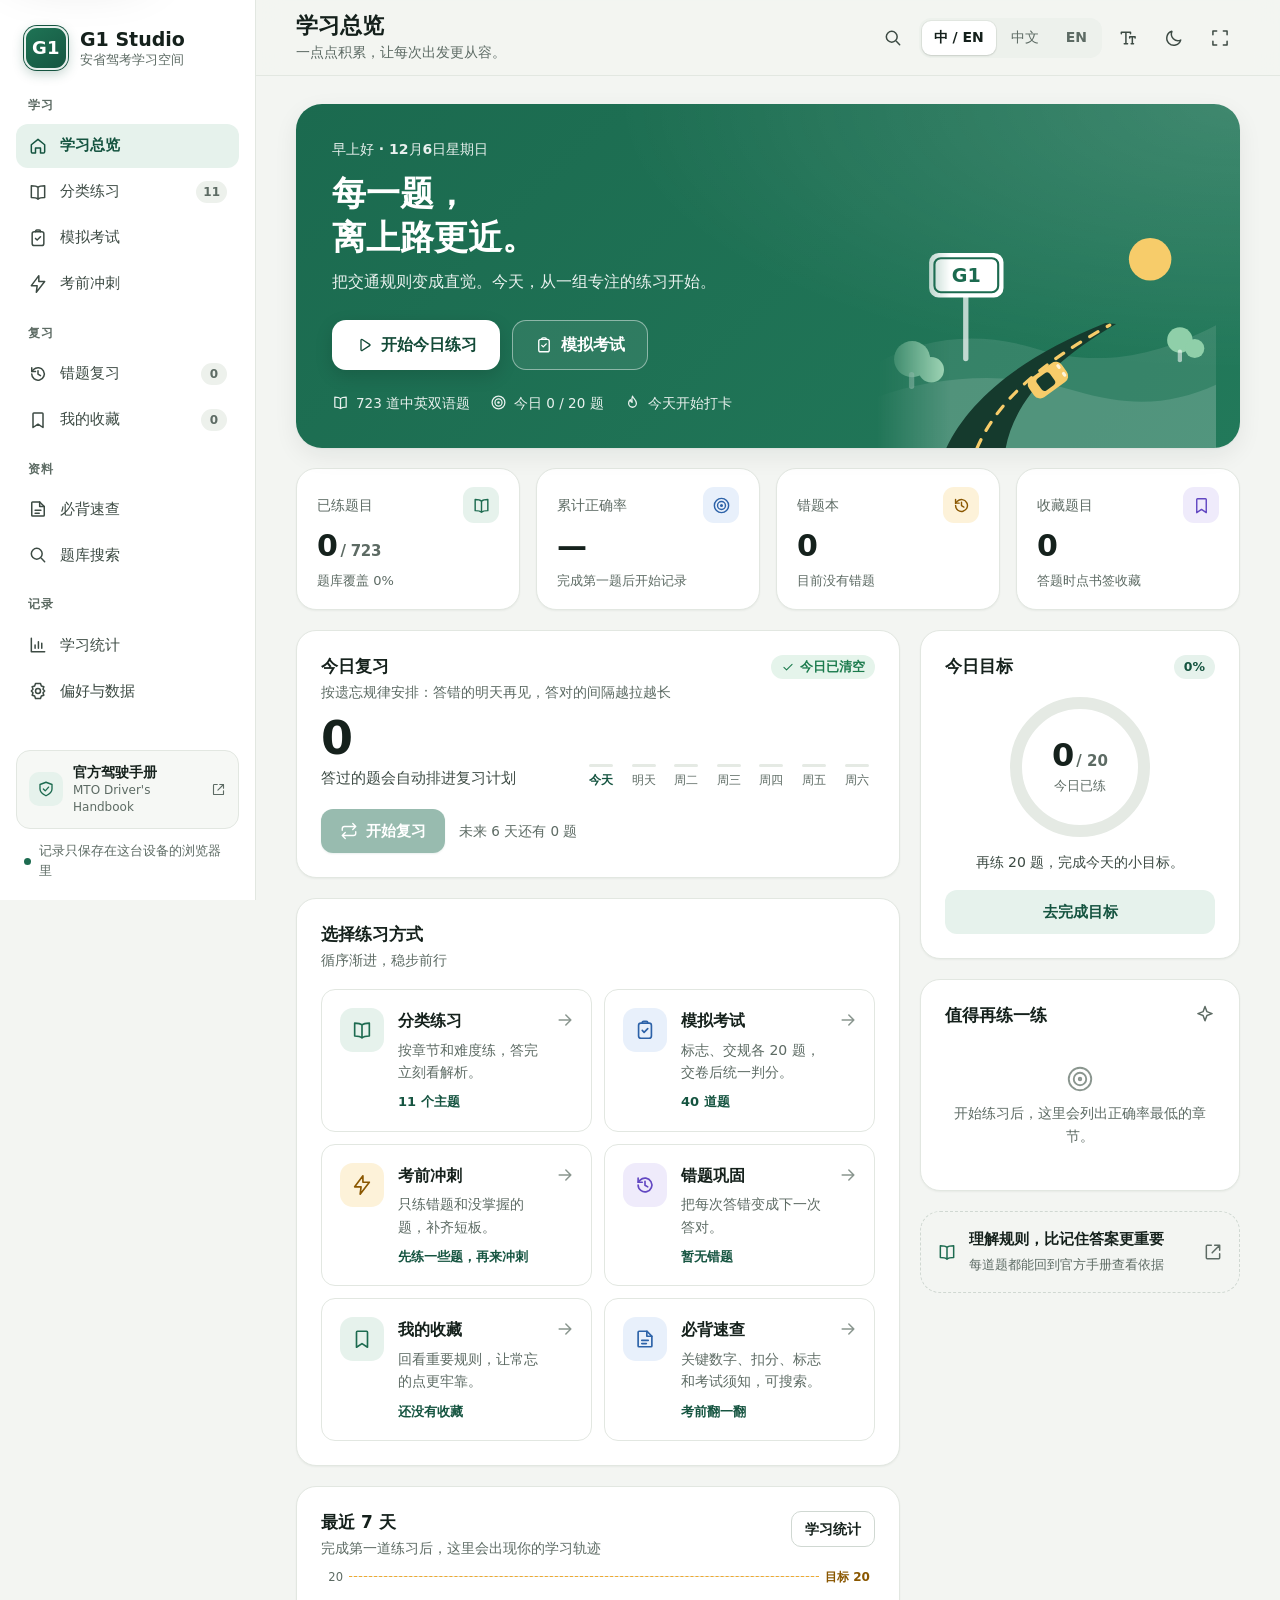
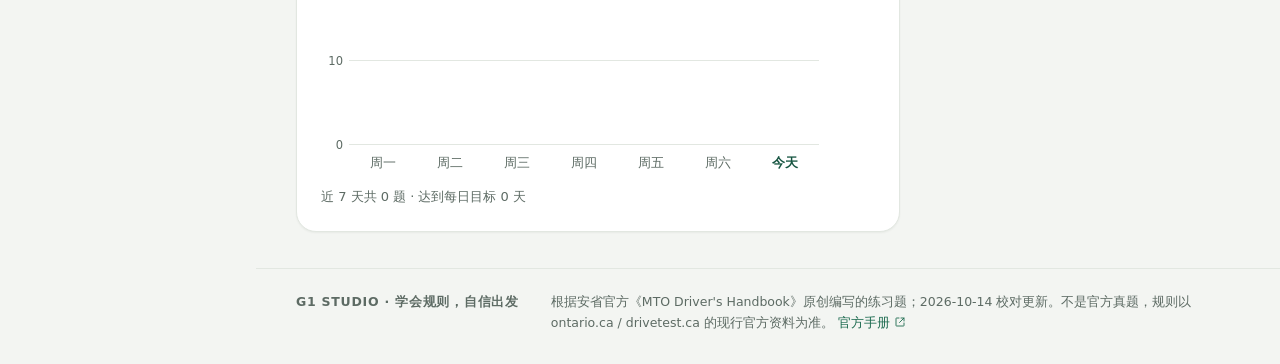
==== commit 35b4e293: "第三阶段：新增必背速查、今日复习、考前冲刺、模拟考历史、题库搜索和错题导出打印 - 必背速查：build.py 把 data/cheat.json、data/info.json 的 Markdown " ====
--- a/05_模拟练习.html
+++ b/05_模拟练习.html
@@ -964,6 +964,143 @@
 .danger-zone { border-color: var(--bad-line); }
 .danger-zone .btn { margin-top: 18px; }
 
+/* ── Review plan (spaced repetition) ────────────────────────────────── */
+.review-card .section-head { margin-bottom: 12px; }
+.review-body { display: grid; grid-template-columns: minmax(0, 1fr) minmax(0, 1.25fr); align-items: end; gap: 16px 28px; }
+.review-count { display: grid; gap: 6px; }
+.review-count strong { font-size: 46px; font-weight: 750; line-height: 1; }
+.review-count span { color: var(--ink-2); font-size: 14.5px; }
+.review-forecast { display: grid; grid-template-columns: repeat(7, minmax(0, 1fr)); align-items: end; gap: 6px; }
+.fc-day { display: flex; flex-direction: column; align-items: center; justify-content: flex-end; gap: 4px; min-width: 0; }
+.fc-day b { min-height: 17px; color: var(--ink-2); font-size: 12.5px; font-weight: 650; font-variant-numeric: tabular-nums; }
+.fc-day i { display: block; width: min(24px, 72%); border-radius: 4px 4px 0 0; background: var(--viz-seen); }
+.fc-day i.zero { height: 3px; border-radius: 2px; background: var(--track); }
+.fc-day.today i:not(.zero) { background: var(--primary); }
+.fc-day em { color: var(--muted); font-size: 12px; font-style: normal; white-space: nowrap; }
+.fc-day.today em { color: var(--primary-strong); font-weight: 650; }
+.review-footer { display: flex; align-items: center; flex-wrap: wrap; gap: 10px 14px; margin-top: 18px; }
+.review-later { color: var(--muted); font-size: 13.5px; }
+.plan-grid { display: grid; grid-template-columns: minmax(0, 1fr) minmax(0, 1.2fr); align-items: end; gap: 16px 28px; }
+.plan-strength { display: grid; gap: 8px; }
+.plan-row { display: grid; grid-template-columns: 1fr auto; align-items: baseline; gap: 0 12px; padding: 10px 14px; border-radius: var(--radius); background: var(--surface-2); }
+.plan-row span { font-weight: 600; }
+.plan-row strong { font-size: 20px; font-variant-numeric: tabular-nums; }
+.plan-row small { grid-column: 1 / -1; color: var(--muted); font-size: 12.5px; }
+
+/* ── Sprint ─────────────────────────────────────────────────────────── */
+.sprint-tiles { display: grid; grid-template-columns: repeat(4, minmax(0, 1fr)); gap: 12px; margin-bottom: 10px; }
+.sprint-tile { display: grid; gap: 2px; padding: 14px 16px; border: 1px solid var(--line); border-radius: var(--radius); background: var(--surface-2); }
+.sprint-tile strong { font-size: 28px; font-weight: 750; line-height: 1.2; }
+.sprint-tile span { font-size: 14.5px; font-weight: 600; }
+.sprint-tile small { color: var(--muted); font-size: 12.5px; }
+.sprint-tile.tone-red strong { color: var(--bad); }
+.sprint-tile.tone-amber strong { color: var(--warn); }
+.sprint-tile.tone-blue strong { color: var(--info); }
+.sprint-tile.tone-green strong { color: var(--ok); }
+
+/* ── Exam history ───────────────────────────────────────────────────── */
+.exam-kpis { display: grid; grid-template-columns: repeat(4, minmax(0, 1fr)); gap: 10px; margin-bottom: 8px; }
+.exam-kpis > div { display: grid; gap: 2px; padding: 12px 14px; border-radius: var(--radius); background: var(--surface-2); }
+.exam-kpis strong { font-size: 23px; font-weight: 750; line-height: 1.25; }
+.exam-kpis span { color: var(--muted); font-size: 13px; }
+.trend-plot { position: relative; height: 200px; margin: 28px 64px 0 32px; }
+.trend-pass { position: absolute; left: 0; right: 0; height: 0; border-top: 1.5px dashed var(--amber); pointer-events: none; }
+.trend-pass em { position: absolute; left: calc(100% + 8px); top: -10px; color: var(--warn); font-size: 12px; font-style: normal; font-weight: 650; line-height: 20px; white-space: nowrap; }
+.trend-line { position: absolute; inset: 0; width: 100%; height: 100%; overflow: visible; }
+.trend-line polyline { fill: none; stroke: var(--primary); stroke-width: 2; stroke-linejoin: round; stroke-linecap: round; vector-effect: non-scaling-stroke; }
+.trend-points { position: absolute; inset: 0; }
+.trend-point { position: absolute; display: grid; place-items: center; width: 28px; height: 28px; margin: 0 0 -14px -14px; border-radius: 50%; outline-offset: 0; }
+.trend-point::before { content: ""; width: 13px; height: 13px; border-radius: 50%; background: var(--ok); box-shadow: 0 0 0 2px var(--surface); transition: transform .15s; }
+.trend-point.fail::before { border: 3px solid var(--amber); background: var(--surface); }
+.trend-point:hover::before, .trend-point:focus-visible::before { transform: scale(1.3); }
+.trend-point:hover .chart-tip, .trend-point:focus-visible .chart-tip { opacity: 1; transform: translate(-50%, 0); }
+.trend-point.edge-left .chart-tip { left: 0; transform: translate(0, 4px); }
+.trend-point.edge-left:hover .chart-tip, .trend-point.edge-left:focus-visible .chart-tip { transform: translate(0, 0); }
+.trend-point.edge-right .chart-tip { left: auto; right: 0; transform: translate(0, 4px); }
+.trend-point.edge-right:hover .chart-tip, .trend-point.edge-right:focus-visible .chart-tip { transform: translate(0, 0); }
+.trend-axis { display: flex; justify-content: space-between; margin: 10px 64px 0 32px; color: var(--muted); font-size: 12.5px; }
+.trend-legend { display: flex; flex-wrap: wrap; align-items: center; gap: 6px 16px; margin-top: 12px; color: var(--muted); font-size: 13px; }
+.trend-legend span { display: inline-flex; align-items: center; gap: 6px; }
+.trend-key { display: inline-block; width: 12px; height: 12px; border-radius: 50%; }
+.trend-key.pass { background: var(--ok); }
+.trend-key.fail { border: 3px solid var(--amber); }
+.trend-key.line { width: 18px; height: 0; border-radius: 0; border-top: 1.5px dashed var(--amber); }
+.trend-legend .trend-note { margin-left: auto; }
+.table-scroll { overflow-x: auto; }
+.exam-history .chart-table table { max-width: none; white-space: nowrap; }
+
+/* ── Reference ──────────────────────────────────────────────────────── */
+.ref-toolbar .toolbar { flex-wrap: wrap; }
+.ref-toolbar .search-field { flex: 1 1 260px; max-width: none; }
+.ref-summary { margin-top: 12px; color: var(--muted); font-size: 13.5px; }
+.link-button { color: var(--primary-strong); font-weight: 650; text-decoration: underline; text-underline-offset: 3px; }
+.ref-layout { display: grid; grid-template-columns: 236px minmax(0, 1fr); align-items: start; gap: 20px; }
+.ref-toc { position: sticky; top: calc(var(--topbar-h) + 20px); display: grid; gap: 2px; max-height: calc(100vh - var(--topbar-h) - 40px); overflow-y: auto; padding: 8px; border: 1px solid var(--line); border-radius: var(--radius-l); background: var(--surface); }
+.ref-toc a { display: flex; justify-content: space-between; gap: 8px; padding: 8px 10px; border-radius: 10px; color: var(--ink-2); font-size: 13.5px; line-height: 1.45; }
+.ref-toc a:hover { background: var(--surface-3); color: var(--ink); text-decoration: none; }
+.ref-toc small { color: var(--warn); font-weight: 700; font-variant-numeric: tabular-nums; }
+.ref-content { display: grid; gap: 16px; min-width: 0; }
+.ref-content > .panel + .panel { margin-top: 0; }
+.ref-section { scroll-margin-top: calc(var(--topbar-h) + 16px); }
+.ref-section:focus { outline: 0; }
+.ref-section h2 { margin-bottom: 12px; font-size: 20px; }
+.ref-h3 { margin: 22px 0 8px; color: var(--primary-strong); font-size: 16.5px; }
+.ref-h4 { margin: 18px 0 6px; font-size: 15.5px; }
+.ref-content p { margin: 8px 0; font-size: 15px; line-height: 1.8; }
+.ref-list { display: grid; gap: 6px; margin: 8px 0; padding-left: 1.3em; font-size: 15px; line-height: 1.75; }
+.ref-list .ref-list { margin: 6px 0 2px; }
+.ref-list li::marker { color: var(--primary); }
+.ref-quote { margin: 10px 0; padding: 12px 16px; border-left: 4px solid var(--amber); border-radius: 0 var(--radius) var(--radius) 0; background: var(--warn-soft); font-size: 14.5px; line-height: 1.75; }
+.ref-content .ref-links { display: flex; align-items: flex-start; gap: 8px; margin: 0 0 6px; color: var(--muted); font-size: 13px; line-height: 1.6; }
+.ref-links svg { width: 16px; height: 16px; margin-top: 2px; }
+.ref-links a { color: var(--primary-strong); }
+.ref-table { margin: 10px 0 14px; overflow-x: auto; border: 1px solid var(--line); border-radius: var(--radius); }
+.ref-table table { width: 100%; border-collapse: collapse; font-size: 14.5px; line-height: 1.65; }
+.ref-table th, .ref-table td { padding: 10px 14px; border-bottom: 1px solid var(--line); text-align: left; vertical-align: top; }
+.ref-table thead th { background: var(--surface-2); color: var(--muted); font-size: 13px; font-weight: 650; }
+.ref-table tbody th { font-weight: 650; }
+.ref-table.cols-2 tbody th { width: 34%; }
+.ref-table tbody tr:last-child > * { border-bottom: 0; }
+mark { padding: 0 1px; border-radius: 3px; background: #ffe58a; color: inherit; }
+:root[data-theme="dark"] mark { background: #6e5a17; color: #fff8e1; }
+
+/* ── Search ─────────────────────────────────────────────────────────── */
+.search-field.large { flex: 1 1 320px; max-width: none; min-height: 52px; }
+.search-field.large input { font-size: 16.5px; }
+.search-tips { display: flex; flex-wrap: wrap; align-items: center; gap: 8px; margin-top: 14px; color: var(--muted); font-size: 13.5px; }
+.search-chip { min-height: 34px; padding: 0 12px; border: 1px solid var(--line-2); border-radius: 999px; background: var(--surface); color: var(--ink-2); font-size: 13.5px; transition: border-color .15s, color .15s; }
+.search-chip:hover { border-color: var(--primary); color: var(--primary-strong); }
+.search-results { display: grid; }
+.search-result { display: grid; gap: 10px; padding: 18px 0; border-bottom: 1px solid var(--line); }
+.search-result:last-child { border-bottom: 0; }
+.search-result .question-meta { margin-bottom: 0; }
+.match-where { margin-left: auto; color: var(--muted); font-size: 12.5px; }
+.search-stem { display: grid; gap: 4px; overflow-wrap: anywhere; }
+.search-stem > :first-child { font-size: 16.5px; font-weight: 600; line-height: 1.6; }
+.search-stem .zh + .en { color: var(--muted); font-size: 14px; }
+.search-answer { border: 1px solid var(--line); border-radius: var(--radius); background: var(--surface-2); }
+.search-answer summary { display: flex; align-items: center; gap: 8px; min-height: 44px; padding: 0 14px; color: var(--primary-strong); font-size: 14px; font-weight: 600; cursor: pointer; list-style: none; }
+.search-answer summary::-webkit-details-marker { display: none; }
+.search-answer[open] summary .review-chevron { transform: rotate(90deg); }
+.search-options { display: grid; gap: 6px; margin: 0 14px 10px; padding: 0; list-style: none; }
+.search-options li { display: flex; align-items: flex-start; gap: 10px; padding: 8px 10px; border: 1px solid var(--line); border-radius: 10px; background: var(--surface); font-size: 14.5px; }
+.search-options li.is-answer { border-color: var(--ok-line); background: var(--ok-soft); }
+.search-options .option-key { width: 28px; height: 28px; font-size: 13.5px; }
+.search-options li.is-answer .option-key { border-color: var(--ok); background: var(--ok); color: var(--on-primary); }
+.search-options .option-copy .zh + .en { font-size: 13px; }
+.answer-tag { display: inline-flex; align-items: center; gap: 4px; margin-left: auto; color: var(--ok); font-size: 12.5px; font-weight: 650; white-space: nowrap; }
+.answer-tag svg { width: 15px; height: 15px; stroke-width: 2.4; }
+.search-answer .explanation { margin: 0 14px 8px; font-size: 14.5px; line-height: 1.75; }
+.search-answer .explanation .zh + .en { font-size: 13.5px; }
+.sign-note { margin: 0 14px 8px; color: var(--muted); font-size: 13.5px; }
+.search-answer .source-link { margin: 0 14px 14px; font-size: 13.5px; }
+.search-result .review-actions { justify-content: flex-end; }
+.search-empty { padding: 40px 24px; }
+.export-row { gap: 8px; }
+
+/* ── Print sheet (错题本 / 收藏) ────────────────────────────────────── */
+.print-sheet { display: none; }
+
 /* ── Modal & toast ──────────────────────────────────────────────────── */
 .modal-backdrop { position: fixed; inset: 0; z-index: 120; display: grid; place-items: center; padding: 20px; background: rgba(10, 22, 17, .5); -webkit-backdrop-filter: blur(4px); backdrop-filter: blur(4px); }
 .modal-card { width: 100%; max-width: 460px; padding: 28px; border: 1px solid var(--line); border-radius: 24px; background: var(--surface); box-shadow: var(--shadow-3); }
@@ -1065,6 +1202,12 @@
   .side-stack { grid-template-columns: repeat(2, minmax(0, 1fr)); align-items: start; }
   .side-stack .handbook-card { grid-column: 1 / -1; }
   .stats-grid, .settings-grid { grid-template-columns: minmax(0, 1fr); }
+  .ref-layout { grid-template-columns: minmax(0, 1fr); }
+  .ref-toc { position: static; display: flex; gap: 8px; max-height: none; overflow-x: auto; padding: 2px 2px 6px; border: 0; background: none; scrollbar-width: thin; }
+  .ref-toc a { flex: 0 0 auto; padding: 7px 14px; border: 1px solid var(--line); border-radius: 999px; background: var(--surface); white-space: nowrap; }
+  .ref-toc small { margin-left: 4px; }
+  #search-button { display: none; }
+  body:not([data-view="quiz"]) #search-button { display: inline-flex; }
 
   /* Practice: keep the start button within thumb reach. */
   body[data-view="practice"] .app-footer { padding-bottom: calc(var(--tabbar-h) + var(--safe-bottom) + 110px); }
@@ -1199,6 +1342,12 @@
   .segmented button { min-height: 40px; }
   .btn.small { min-height: 40px; }
   .review-question { padding-left: 4px; }
+  .review-body, .plan-grid { grid-template-columns: minmax(0, 1fr); }
+  .sprint-tiles, .exam-kpis { grid-template-columns: repeat(2, minmax(0, 1fr)); }
+  .trend-plot { margin-left: 28px; margin-right: 58px; }
+  .trend-axis { margin-left: 28px; margin-right: 58px; }
+  .trend-legend .trend-note { margin-left: 0; }
+  .match-where { margin-left: 0; flex-basis: 100%; }
 }
 
 @media (max-width: 560px) {
@@ -1242,6 +1391,19 @@
   .mastery-row { gap: 10px; padding: 12px 4px; }
   .mastery-row .category-icon { display: none; }
   .history-row { gap: 10px; }
+  .ref-toolbar .print-button { display: none; }
+  .ref-table.cols-3 thead { display: none; }
+  .ref-table.cols-3 tr { display: block; padding: 10px 12px; border-bottom: 1px solid var(--line); }
+  .ref-table.cols-3 tbody tr:last-child { border-bottom: 0; }
+  .ref-table.cols-3 th, .ref-table.cols-3 td { display: block; padding: 2px 0; border: 0; }
+  .ref-table.cols-3 td::before { content: attr(data-label) "："; color: var(--muted); font-weight: 600; }
+  .ref-table th, .ref-table td { padding: 9px 10px; }
+  .ref-content p, .ref-list { font-size: 14.5px; }
+  .search-result .review-actions { justify-content: flex-start; }
+}
+
+@media (max-width: 420px) {
+  .hero-art { display: none; }
 }
 
 @media (max-width: 380px) {
@@ -1278,6 +1440,27 @@
   .view { max-width: none; padding: 0; }
   .panel, .feedback, .opt, .review-item, .review-row { break-inside: avoid; box-shadow: none; }
   .hero { background: none; color: #000; border: 1px solid #ccc; }
+  .ref-toolbar, .ref-toc, .search-panel, .print-button, .export-row { display: none !important; }
+  .ref-layout { display: block; }
+  .ref-section { margin-top: 12pt; border: 0; padding: 0; }
+  body.print-questions > :not(#print-sheet) { display: none !important; }
+  body.print-questions .print-sheet { display: block; color: #000; font: 11pt/1.6 var(--font); }
+  .print-head { margin-bottom: 12pt; padding-bottom: 6pt; border-bottom: 2px solid #000; }
+  .print-head h1 { font-size: 16pt; }
+  .print-head p { color: #444; font-size: 9pt; }
+  .print-q { padding: 8pt 0; border-bottom: 1px solid #ccc; break-inside: avoid; }
+  .print-q h2 { font-size: 11.5pt; font-weight: 700; line-height: 1.5; }
+  .print-en { color: #333; font-size: 9.5pt; }
+  .print-sign { margin: 4pt 0; color: #333; font-size: 9.5pt; }
+  .print-sign img { display: block; max-height: 72pt; margin-bottom: 2pt; }
+  .print-options { margin: 4pt 0; padding: 0; list-style: none; }
+  .print-options li { font-size: 10.5pt; }
+  .print-options li span { color: #444; font-size: 9pt; }
+  .print-options li.is-answer { font-weight: 700; }
+  .print-explain, .print-note { margin-top: 3pt; font-size: 10pt; }
+  .print-id { color: #666; font-size: 8.5pt; }
+  .print-key { break-before: page; }
+  .print-key p { font-size: 11pt; line-height: 2; }
 }
 
 </style>
@@ -1294,9 +1477,13 @@
     <button type="button" data-page="home" class="nav-item"><span class="nav-icon" data-icon="home"></span><span>学习总览</span></button>
     <button type="button" data-page="practice" class="nav-item"><span class="nav-icon" data-icon="book"></span><span>分类练习</span><span class="nav-counter">11</span></button>
     <button type="button" data-page="exam" class="nav-item"><span class="nav-icon" data-icon="clipboard"></span><span>模拟考试</span></button>
+    <button type="button" data-page="sprint" class="nav-item"><span class="nav-icon" data-icon="bolt"></span><span>考前冲刺</span></button>
     <p class="nav-label">复习</p>
     <button type="button" data-page="wrong" class="nav-item"><span class="nav-icon" data-icon="history"></span><span>错题复习</span><span class="nav-counter" id="nav-wrong-count" data-count="wrong">0</span></button>
     <button type="button" data-page="bookmarks" class="nav-item"><span class="nav-icon" data-icon="bookmark"></span><span>我的收藏</span><span class="nav-counter" id="nav-bookmark-count" data-count="bookmarks">0</span></button>
+    <p class="nav-label">资料</p>
+    <button type="button" data-page="reference" class="nav-item"><span class="nav-icon" data-icon="note"></span><span>必背速查</span></button>
+    <button type="button" data-page="search" class="nav-item"><span class="nav-icon" data-icon="search"></span><span>题库搜索</span></button>
     <p class="nav-label">记录</p>
     <button type="button" data-page="stats" class="nav-item"><span class="nav-icon" data-icon="chart"></span><span>学习统计</span></button>
     <button type="button" data-page="settings" class="nav-item"><span class="nav-icon" data-icon="gear"></span><span>偏好与数据</span></button>
@@ -1311,6 +1498,7 @@
     <button class="icon-btn quiz-back" id="quiz-back" type="button" aria-label="保存并退出"><span class="nav-icon" data-icon="chevronLeft"></span><span class="quiz-back-label">退出</span></button>
     <div class="topbar-heading"><h1 id="page-title">学习总览</h1><p id="page-subtitle">一点点积累，让每次出发更从容。</p></div>
     <div class="topbar-controls">
+      <button class="icon-btn" id="search-button" type="button" title="题库搜索" aria-label="题库搜索"><span class="nav-icon" data-icon="search"></span></button>
       <div class="language-switch" role="group" aria-label="题目显示语言"><button type="button" id="lang-both" data-lang="both" aria-pressed="true">中 / EN</button><button type="button" id="lang-zh" data-lang="zh" aria-pressed="false">中文</button><button type="button" id="lang-en" data-lang="en" aria-pressed="false">EN</button></div>
       <button class="icon-btn" id="font-toggle" type="button" title="切换大字号" aria-label="切换大字号" aria-pressed="false"><span class="nav-icon" data-icon="type"></span></button>
       <button class="icon-btn" id="theme-toggle" type="button" title="切换深浅色" aria-label="切换深浅色"></button>
@@ -1324,13 +1512,15 @@
   <button type="button" data-page="home" class="tab-item"><span class="tab-icon" data-icon="home"></span><span>总览</span></button>
   <button type="button" data-page="practice" class="tab-item"><span class="tab-icon" data-icon="book"></span><span>练习</span></button>
   <button type="button" data-page="exam" class="tab-item"><span class="tab-icon" data-icon="clipboard"></span><span>考试</span></button>
-  <button type="button" data-page="wrong" class="tab-item"><span class="tab-icon" data-icon="history"></span><span>错题</span><span class="tab-badge" data-count="wrong" data-hide-zero hidden>0</span></button>
+  <button type="button" data-page="reference" class="tab-item"><span class="tab-icon" data-icon="note"></span><span>速查</span></button>
   <button type="button" class="tab-item" id="mobile-menu" aria-label="更多页面" aria-expanded="false" aria-controls="sidebar"><span class="tab-icon" data-icon="more"></span><span>更多</span></button>
 </nav>
 <div class="toast" id="toast" role="status" aria-live="polite"></div>
+<div id="print-sheet" class="print-sheet" aria-hidden="true"></div>
 <script>
 const BANK = [{"id":"LA-01","group":"LA","section":"rules","topic_zh":"申请条件","question_en":"What is the minimum age to apply for a driver's licence in Ontario?","question_zh":"在安大略省申请驾照，最低年龄是多少岁？","options":[{"en":"15 years old","zh":"15岁"},{"en":"16 years old","zh":"16岁"},{"en":"17 years old","zh":"17岁"},{"en":"18 years old","zh":"18岁"}],"answer_index":1,"explanation_zh":"在安省申请驾照必须年满16岁，并通过视力测试和交通规则与交通标志知识考试，之后才能取得G1驾照。","explanation_en":"You must be at least 16 to apply for an Ontario licence.","source_url":"https://www.ontario.ca/document/official-mto-drivers-handbook/getting-your-drivers-licence","source_title":"MTO 手册 · Getting Your Driver's Licence","image_url":"","sign_desc_en":"","sign_desc_zh":"","difficulty":"easy"},{"id":"LA-02","group":"LA","section":"rules","topic_zh":"申请条件","question_en":"Which tests must you pass to receive a Class G1 licence?","question_zh":"要取得G1驾照，必须通过哪些考试？","options":[{"en":"A vision test and a road test","zh":"视力测试和路考"},{"en":"A knowledge test and a road test","zh":"知识考试和路考"},{"en":"A vision test and a knowledge test","zh":"视力测试和知识考试"},{"en":"A medical exam and a knowledge test","zh":"体检和知识考试"}],"answer_index":2,"explanation_zh":"取得G1驾照不需要路考：年满16岁并通过视力测试和交通规则与交通标志知识考试即可。路考在G1升G2、G2升G时才考。","explanation_en":"A G1 requires a vision test and a knowledge test; road tests come later.","source_url":"https://www.ontario.ca/document/official-mto-drivers-handbook/getting-your-drivers-licence","source_title":"MTO 手册 · Getting Your Driver's Licence","image_url":"","sign_desc_en":"","sign_desc_zh":"","difficulty":"easy"},{"id":"LA-03","group":"LA","section":"rules","topic_zh":"分级驾照","question_en":"According to the handbook, what is the shortest time in which Ontario's two-step graduated licensing process can be completed?","question_zh":"根据手册，安省两阶段分级驾照制度最快需要多长时间才能完成？","options":[{"en":"12 months","zh":"12个月"},{"en":"24 months","zh":"24个月"},{"en":"36 months","zh":"36个月"},{"en":"20 months","zh":"20个月"}],"answer_index":3,"explanation_zh":"两阶段分级驾照制度至少需要20个月：完成认可的BDE课程后，G1阶段可缩短为8个月，再加上G2阶段至少12个月。","explanation_en":"The two-step process takes at least 20 months to complete.","source_url":"https://www.ontario.ca/document/official-mto-drivers-handbook/getting-your-drivers-licence","source_title":"MTO 手册 · Getting Your Driver's Licence","image_url":"","sign_desc_en":"","sign_desc_zh":"","difficulty":"medium"},{"id":"LA-04","group":"LA","section":"rules","topic_zh":"G1规定","question_en":"Without an approved driver-education course, how long does Level One (G1) last before you can take the road test to move up to G2?","question_zh":"如果没有完成认可的驾驶教育课程，G1阶段要持续多久，才能参加升G2的路考？","options":[{"en":"6 months","zh":"6个月"},{"en":"8 months","zh":"8个月"},{"en":"12 months","zh":"12个月"},{"en":"18 months","zh":"18个月"}],"answer_index":2,"explanation_zh":"G1阶段为期12个月；只有完成交通部认可的初学驾驶教育（BDE）课程，才能缩短为8个月。","explanation_en":"Level One lasts 12 months unless you complete an approved BDE course.","source_url":"https://www.ontario.ca/document/official-mto-drivers-handbook/getting-your-drivers-licence","source_title":"MTO 手册 · Getting Your Driver's Licence","image_url":"","sign_desc_en":"","sign_desc_zh":"","difficulty":"easy"},{"id":"LA-05","group":"LA","section":"rules","topic_zh":"驾驶教育课程","question_en":"You received your G1 licence on January 15 and then graduated from a ministry-approved beginner driver education (BDE) course. What is the earliest date you could take the road test to move up to G2?","question_zh":"你在1月15日取得G1驾照，之后完成了交通部认可的初学驾驶教育（BDE）课程。你最早可以在哪一天参加升G2的路考？","options":[{"en":"May 15 of the same year","zh":"同年5月15日"},{"en":"July 15 of the same year","zh":"同年7月15日"},{"en":"September 15 of the same year","zh":"同年9月15日"},{"en":"January 15 of the following year","zh":"次年1月15日"}],"answer_index":2,"explanation_zh":"完成认可的BDE课程可使G1阶段缩短4个月，由12个月减为8个月。从1月15日起满8个月是9月15日，届时即可参加升G2的路考。","explanation_en":"An approved BDE course shortens Level One from 12 to 8 months, so the earliest date is September 15.","source_url":"https://www.ontario.ca/document/official-mto-drivers-handbook/getting-your-drivers-licence","source_title":"MTO 手册 · Getting Your Driver's Licence","image_url":"","sign_desc_en":"","sign_desc_zh":"","difficulty":"medium"},{"id":"LA-06","group":"LA","section":"rules","topic_zh":"驾驶教育课程","question_en":"What is the minimum length of a ministry-approved BDE course, and how may those hours be divided?","question_zh":"交通部认可的BDE课程最少需要多少小时？这些课时可以怎样分配？","options":[{"en":"30 hours: 20 in-class and 10 in-vehicle","zh":"30小时：课堂20小时、车内10小时"},{"en":"40 hours: 20 in-class, 10 in-vehicle and 10 flexible","zh":"40小时：课堂20小时、车内10小时、灵活教学10小时"},{"en":"60 hours: 20 in-class, 20 in-vehicle and 20 flexible","zh":"60小时：课堂20小时、车内20小时、灵活教学20小时"},{"en":"20 hours: 10 in-class and 10 in-vehicle","zh":"20小时：课堂10小时、车内10小时"}],"answer_index":1,"explanation_zh":"认可的BDE课程至少40小时，可分为至少20小时课堂教学、10小时车内教学和10小时灵活教学（可包括电脑教学、模拟器、家庭作业等）。","explanation_en":"Approved BDE courses run at least 40 hours: 20 in-class, 10 in-vehicle and 10 flexible.","source_url":"https://www.ontario.ca/document/official-mto-drivers-handbook/getting-your-drivers-licence","source_title":"MTO 手册 · Getting Your Driver's Licence","image_url":"","sign_desc_en":"","sign_desc_zh":"","difficulty":"medium"},{"id":"LA-07","group":"LA","section":"rules","topic_zh":"驾驶教育课程","question_en":"Besides shortening Level One, what other benefit may a graduate of an approved BDE course receive?","question_zh":"除了缩短G1阶段外，完成认可的BDE课程还可能带来什么好处？","options":[{"en":"An exemption from the second road test","zh":"免考第二次路考"},{"en":"Permission to drive alone as a G1 driver","zh":"G1阶段可以单独驾驶"},{"en":"Possible savings on car insurance","zh":"可能降低汽车保险费"},{"en":"Fewer demerit points for traffic offences","zh":"交通违法时少扣分"}],"answer_index":2,"explanation_zh":"完成认可的BDE课程会记入驾驶记录，可使G1阶段缩短4个月，还可能为你节省汽车保险费；但它不能免除路考，也不能取消G1的其他限制。","explanation_en":"An approved BDE course may also lower your car insurance premiums.","source_url":"https://www.ontario.ca/document/official-mto-drivers-handbook/getting-your-drivers-licence","source_title":"MTO 手册 · Getting Your Driver's Licence","image_url":"","sign_desc_en":"","sign_desc_zh":"","difficulty":"easy"},{"id":"LA-08","group":"LA","section":"rules","topic_zh":"酒精规定","question_en":"As a G1 driver, what is the highest blood alcohol concentration (BAC) you may have while driving?","question_zh":"作为G1驾驶人，开车时允许的最高血液酒精浓度（BAC）是多少？","options":[{"en":"Zero","zh":"零"},{"en":"Less than 0.05%","zh":"低于0.05%"},{"en":"Less than 0.08%","zh":"低于0.08%"},{"en":"Less than 0.02%","zh":"低于0.02%"}],"answer_index":0,"explanation_zh":"G1驾驶人饮酒后不得驾驶，血液酒精浓度必须为零。「低于0.05%」是对陪同驾驶人的要求，不适用于G1驾驶人本人。","explanation_en":"G1 drivers must have a blood alcohol level of zero.","source_url":"https://www.ontario.ca/document/official-mto-drivers-handbook/getting-your-drivers-licence","source_title":"MTO 手册 · Getting Your Driver's Licence","image_url":"","sign_desc_en":"","sign_desc_zh":"","difficulty":"easy"},{"id":"LA-09","group":"LA","section":"rules","topic_zh":"陪同驾驶人","question_en":"How much driving experience must the person accompanying a G1 driver have?","question_zh":"G1驾驶人的陪同驾驶人至少需要有多少年驾驶经验？","options":[{"en":"At least 2 years","zh":"至少2年"},{"en":"At least 3 years","zh":"至少3年"},{"en":"At least 5 years","zh":"至少5年"},{"en":"At least 4 years","zh":"至少4年"}],"answer_index":3,"explanation_zh":"陪同驾驶人必须持有有效的G级（或更高级别）驾照，并且至少有四年驾驶经验。","explanation_en":"The accompanying driver needs a valid Class G (or higher) licence and at least four years' experience.","source_url":"https://www.ontario.ca/document/official-mto-drivers-handbook/getting-your-drivers-licence","source_title":"MTO 手册 · Getting Your Driver's Licence","image_url":"","sign_desc_en":"","sign_desc_zh":"","difficulty":"easy"},{"id":"LA-10","group":"LA","section":"rules","topic_zh":"陪同驾驶人","question_en":"When a fully licensed driver aged 22 or older accompanies a G1 driver, without providing paid driving instruction, what must the accompanying driver's blood alcohol concentration be?","question_zh":"由一名22岁或以上、持完整驾照的驾驶人陪同G1练车，且不是提供有偿驾驶教学时，陪同驾驶人的血液酒精浓度必须符合什么要求？","options":[{"en":"Zero","zh":"为零"},{"en":"Less than 0.05%","zh":"低于0.05%"},{"en":"Less than 0.08%","zh":"低于0.08%"},{"en":"Less than 0.10%","zh":"低于0.10%"}],"answer_index":1,"explanation_zh":"题干中的普通陪同驾驶人BAC必须低于0.05%；21岁或以下的陪同驾驶人，以及提供有偿驾驶教学的教练，须遵守零酒精要求。G1驾驶人本人不论年龄，BAC都必须为零。","explanation_en":"For this ordinary accompanying driver, BAC must be below 0.05%. Accompanying drivers aged 21 or under and paid driving instructors are subject to zero-alcohol rules.","source_url":"https://www.ontario.ca/page/get-g-drivers-licence-new-drivers","source_title":"Ontario current guidance · G1 accompanying drivers","image_url":"","sign_desc_en":"","sign_desc_zh":"","difficulty":"medium"},{"id":"LA-11","group":"LA","section":"rules","topic_zh":"陪同驾驶人","question_en":"You hold a G1 licence and your fully licensed aunt is supervising your practice drive. Where must she sit?","question_zh":"你持有G1驾照，由持完整驾照的姑姑陪同练车。她必须坐在哪里？","options":[{"en":"In the front passenger seat","zh":"坐在副驾驶座"},{"en":"Anywhere, as long as she wears a seatbelt","zh":"坐哪里都可以，只要系好安全带"},{"en":"In the rear seat directly behind you","zh":"坐在你正后方的后排座位"},{"en":"In the rear seat on the passenger side","zh":"坐在后排乘客一侧"}],"answer_index":0,"explanation_zh":"陪同驾驶人必须坐在副驾驶座，而且你驾驶时，前排除你之外只能坐陪同驾驶人一人。","explanation_en":"The accompanying driver must sit in the front passenger seat and be the only other person in front.","source_url":"https://www.ontario.ca/document/official-mto-drivers-handbook/getting-your-drivers-licence","source_title":"MTO 手册 · Getting Your Driver's Licence","image_url":"","sign_desc_en":"","sign_desc_zh":"","difficulty":"easy"},{"id":"LA-12","group":"LA","section":"rules","topic_zh":"陪同驾驶人","question_en":"Your father has held a full G licence for 20 years and has four demerit points on his record. Can he be your accompanying driver while you hold a G1?","question_zh":"你父亲持有完整G驾照已20年，驾驶记录上已被扣4分。你持G1驾照期间，他能否担任你的陪同驾驶人？","options":[{"en":"No, he must have zero demerit points","zh":"不能，他必须没有任何扣分"},{"en":"No, he must have fewer than three demerit points","zh":"不能，他的扣分必须少于3分"},{"en":"Only after he completes a refresher driving course","zh":"必须先完成驾驶复习课程才可以"},{"en":"Yes, provided his licence is not suspended","zh":"可以，只要他的驾照没有被暂停"}],"answer_index":3,"explanation_zh":"陪同驾驶人的驾照上可以有扣分，但不能处于暂停状态；此外还须持有G级或以上驾照、至少四年驾驶经验，陪同时BAC低于0.05%。","explanation_en":"An accompanying driver may have demerit points but cannot have a suspended licence.","source_url":"https://www.ontario.ca/document/official-mto-drivers-handbook/getting-your-drivers-licence","source_title":"MTO 手册 · Getting Your Driver's Licence","image_url":"","sign_desc_en":"","sign_desc_zh":"","difficulty":"medium"},{"id":"LA-13","group":"LA","section":"rules","topic_zh":"陪同驾驶人","question_en":"Your cousin held a valid, never-suspended G2 licence for two years and has now held a full G licence for two more years. Does she meet the four-year experience requirement to accompany a G1 driver?","question_zh":"你的表姐持有有效、从未被暂停的G2驾照两年，之后又持有完整G驾照两年。她是否满足陪同G1驾驶人所需的「四年驾驶经验」要求？","options":[{"en":"No, only time with a full G licence counts","zh":"不满足，只有持完整G驾照的时间才算"},{"en":"Yes, valid G2 time counts toward the four years","zh":"满足，持有有效G2驾照的时间也计入四年"},{"en":"No, she needs four years after receiving her full G","zh":"不满足，她必须在取得完整G驾照后再满四年"},{"en":"Yes, but only if she is also a driving instructor","zh":"满足，但前提是她同时是驾驶教练"}],"answer_index":1,"explanation_zh":"只要G2驾照有效（未被暂停），持G2的时间也计入陪同驾驶人所需的四年经验，因此她共有四年经验，符合要求。","explanation_en":"Time with a valid (unsuspended) G2 counts toward the accompanying driver's four years.","source_url":"https://www.ontario.ca/document/official-mto-drivers-handbook/getting-your-drivers-licence","source_title":"MTO 手册 · Getting Your Driver's Licence","image_url":"","sign_desc_en":"","sign_desc_zh":"","difficulty":"hard"},{"id":"LA-14","group":"LA","section":"rules","topic_zh":"G1规定","question_en":"Which rule limits the number of people who may ride in a vehicle driven by a G1 driver?","question_zh":"G1驾驶人开车时，车上可载人数受以下哪条规定限制？","options":[{"en":"Only the accompanying driver may be in the vehicle","zh":"车上只能有陪同驾驶人一人"},{"en":"No more than two passengers in total","zh":"乘客总数不得超过两人"},{"en":"Every person must have a working seatbelt","zh":"车上每个人都必须有一条可正常使用的安全带"},{"en":"No more than three passengers aged 19 or under","zh":"19岁及以下乘客不得超过三人"}],"answer_index":2,"explanation_zh":"G1阶段要求车内每个人都必须有一条可正常使用的安全带，因此载客人数受可用安全带数量限制；此外前排只能坐陪同驾驶人。「19岁及以下乘客」的人数限制属于19岁及以下G2驾驶人的深夜规定，不适用于此。","explanation_en":"Each person in a G1 driver's vehicle must have a working seatbelt.","source_url":"https://www.ontario.ca/document/official-mto-drivers-handbook/getting-your-drivers-licence","source_title":"MTO 手册 · Getting Your Driver's Licence","image_url":"","sign_desc_en":"","sign_desc_zh":"","difficulty":"easy"},{"id":"LA-15","group":"LA","section":"rules","topic_zh":"G1道路限制","question_en":"You are a G1 driver accompanied by your mother, who is fully licensed but not a driving instructor. Which of these roads are you NOT allowed to drive on?","question_zh":"你是G1驾驶人，由持完整驾照的母亲陪同，她不是驾驶教练。以下哪条道路你「不」可以驾驶？","options":[{"en":"The Don Valley Parkway in Toronto","zh":"多伦多的Don Valley Parkway（DVP）"},{"en":"A residential street posted at 40 km/h","zh":"限速40公里/小时的住宅区街道"},{"en":"A city arterial road posted at 60 km/h","zh":"限速60公里/小时的市区主干道"},{"en":"A two-lane rural road posted at 80 km/h","zh":"限速80公里/小时的双车道乡村道路"}],"answer_index":0,"explanation_zh":"G1驾驶人不得驾驶限速超过80公里/小时的400系列高速公路，也不得驾驶伊丽莎白女王大道（QEW）、Don Valley Parkway（DVP）、Gardiner Expressway、温莎的E.C. Row Expressway和基奇纳-滑铁卢的Conestoga Parkway等高速道路，除非陪同驾驶人是驾驶教练。","explanation_en":"G1 drivers may not use listed high-speed roads such as the Don Valley Parkway unless accompanied by a driving instructor.","source_url":"https://www.ontario.ca/document/official-mto-drivers-handbook/getting-your-drivers-licence","source_title":"MTO 手册 · Getting Your Driver's Licence","image_url":"","sign_desc_en":"","sign_desc_zh":"","difficulty":"medium"},{"id":"LA-16","group":"LA","section":"rules","topic_zh":"G1道路限制","question_en":"When may a G1 driver legally drive on a 400-series highway with a posted speed limit of 100 km/h?","question_zh":"G1驾驶人在什么情况下可以合法驾驶限速100公里/小时的400系列高速公路？","options":[{"en":"When the accompanying driver is a driving instructor","zh":"陪同驾驶人是驾驶教练时"},{"en":"When the accompanying driver has ten years of experience","zh":"陪同驾驶人有十年驾驶经验时"},{"en":"After holding the G1 licence for eight months","zh":"持有G1驾照满八个月后"},{"en":"Only in daylight and in good weather","zh":"只在白天且天气良好时"}],"answer_index":0,"explanation_zh":"G1驾驶人原则上不能驾驶限速超过80公里/小时的400系列高速公路及QEW、DVP等指定道路；但如果陪同驾驶人是驾驶教练，就可以在任何道路上驾驶。","explanation_en":"If the accompanying driver is a driving instructor, a G1 driver may drive on any road.","source_url":"https://www.ontario.ca/document/official-mto-drivers-handbook/getting-your-drivers-licence","source_title":"MTO 手册 · Getting Your Driver's Licence","image_url":"","sign_desc_en":"","sign_desc_zh":"","difficulty":"medium"},{"id":"LA-17","group":"LA","section":"rules","topic_zh":"G1规定","question_en":"During which hours is a G1 driver NOT allowed to drive?","question_zh":"G1驾驶人在哪个时段「不」允许驾驶？","options":[{"en":"Between 10 p.m. and 5 a.m.","zh":"晚上10点至凌晨5点"},{"en":"Between midnight and 6 a.m.","zh":"午夜12点至早上6点"},{"en":"Between 11 p.m. and 6 a.m.","zh":"晚上11点至早上6点"},{"en":"Between midnight and 5 a.m.","zh":"午夜12点至凌晨5点"}],"answer_index":3,"explanation_zh":"G1驾驶人不得在午夜12点至凌晨5点之间驾驶，即使有陪同驾驶人也不行。","explanation_en":"G1 drivers must not drive between midnight and 5 a.m.","source_url":"https://www.ontario.ca/document/official-mto-drivers-handbook/getting-your-drivers-licence","source_title":"MTO 手册 · Getting Your Driver's Licence","image_url":"","sign_desc_en":"","sign_desc_zh":"","difficulty":"easy"},{"id":"LA-18","group":"LA","section":"rules","topic_zh":"考试准备","question_en":"According to the handbook's checklist for the G1 knowledge test, how many pieces of identification should you bring?","question_zh":"根据手册中G1知识考试的携带物品清单，应携带几份身份证件？","options":[{"en":"One","zh":"一份"},{"en":"Two","zh":"两份"},{"en":"Three","zh":"三份"},{"en":"Four","zh":"四份"}],"answer_index":1,"explanation_zh":"手册的备考清单建议带两份身份证件；这不代表所有申请人依法都必须提供两份。DriveTest说明，能否只用一份证件取决于它是否包含所需身份信息。出发前应核对DriveTest最新认可证件清单，并带上考试费及驾驶所需的眼镜或隐形眼镜。","explanation_en":"The handbook checklist recommends two pieces of ID. DriveTest's actual identity requirements can be met by one or more acceptable original, valid documents, depending on the information they contain.","source_url":"https://drivetest.ca/licences/acceptable-id-documents/","source_title":"DriveTest · Acceptable identity documents","image_url":"","sign_desc_en":"","sign_desc_zh":"","difficulty":"easy"},{"id":"LA-19","group":"LA","section":"rules","topic_zh":"路考","question_en":"How early should you arrive for a scheduled road test?","question_zh":"参加已预约的路考，应至少提前多久到达？","options":[{"en":"At least 30 minutes before","zh":"至少提前30分钟"},{"en":"At least 10 minutes before","zh":"至少提前10分钟"},{"en":"At least 15 minutes before","zh":"至少提前15分钟"},{"en":"At least 2 hours before","zh":"至少提前2小时"}],"answer_index":0,"explanation_zh":"路考清单要求至少在预约时间前30分钟到达，并带上车况良好的车辆、需要时的考试费用，以及驾驶所需的眼镜或隐形眼镜。","explanation_en":"Arrive at least 30 minutes before your road test appointment.","source_url":"https://www.ontario.ca/document/official-mto-drivers-handbook/getting-your-drivers-licence","source_title":"MTO 手册 · Getting Your Driver's Licence","image_url":"","sign_desc_en":"","sign_desc_zh":"","difficulty":"easy"},{"id":"LA-20","group":"LA","section":"rules","topic_zh":"G2规定","question_en":"What is the minimum time you must spend at Level Two (G2) before you may take the road test for a full Class G licence?","question_zh":"G2阶段至少要持续多久，才能参加考取完整G驾照的路考？","options":[{"en":"6 months","zh":"6个月"},{"en":"8 months","zh":"8个月"},{"en":"24 months","zh":"24个月"},{"en":"12 months","zh":"12个月"}],"answer_index":3,"explanation_zh":"G2阶段至少持续12个月，满12个月后才能参加路考，通过后取得完整的G驾照。","explanation_en":"Level Two lasts at least 12 months before the full G road test.","source_url":"https://www.ontario.ca/document/official-mto-drivers-handbook/getting-your-drivers-licence","source_title":"MTO 手册 · Getting Your Driver's Licence","image_url":"","sign_desc_en":"","sign_desc_zh":"","difficulty":"easy"},{"id":"LA-21","group":"LA","section":"rules","topic_zh":"G2乘客限制","question_en":"You are 18 and got your G2 licence two months ago. At 1 a.m., with no fully licensed driver in the front passenger seat and no immediate family members aboard, how many passengers aged 19 or under may you carry?","question_zh":"你18岁，两个月前刚取得G2驾照。凌晨1点驾驶时，副驾驶座上没有持完整驾照的驾驶人，车上也没有你的近亲属。你最多可以载几名19岁及以下的乘客？","options":[{"en":"One","zh":"一名"},{"en":"None","zh":"一名也不能载"},{"en":"Two","zh":"两名"},{"en":"Three","zh":"三名"}],"answer_index":0,"explanation_zh":"19岁及以下的G2驾驶人在取得G2后的头六个月内，午夜至凌晨5点只能载一名19岁及以下的乘客。","explanation_en":"In the first six months of G2, drivers 19 and under may carry only one passenger aged 19 or under from midnight to 5 a.m.","source_url":"https://www.ontario.ca/document/official-mto-drivers-handbook/getting-your-drivers-licence","source_title":"MTO 手册 · Getting Your Driver's Licence","image_url":"","sign_desc_en":"","sign_desc_zh":"","difficulty":"medium"},{"id":"LA-22","group":"LA","section":"rules","topic_zh":"G2乘客限制","question_en":"You are 19 and have held your G2 licence for eight months. Driving at 2 a.m. with no exemption applying, what is the maximum number of passengers aged 19 or under you may carry?","question_zh":"你19岁，持G2驾照已八个月。凌晨2点驾驶且不适用任何豁免时，最多可以载几名19岁及以下的乘客？","options":[{"en":"One","zh":"一名"},{"en":"Two","zh":"两名"},{"en":"Three","zh":"三名"},{"en":"Four","zh":"四名"}],"answer_index":2,"explanation_zh":"持G2满六个月后，直到取得完整G驾照或年满20岁之前，19岁及以下的G2驾驶人在午夜至凌晨5点最多可载三名19岁及以下的乘客。","explanation_en":"After six months on G2, up to three passengers aged 19 or under are allowed from midnight to 5 a.m.","source_url":"https://www.ontario.ca/document/official-mto-drivers-handbook/getting-your-drivers-licence","source_title":"MTO 手册 · Getting Your Driver's Licence","image_url":"","sign_desc_en":"","sign_desc_zh":"","difficulty":"medium"},{"id":"LA-23","group":"LA","section":"rules","topic_zh":"G2乘客限制","question_en":"A 19-year-old who got her G2 licence last month is driving home at 1 a.m. Her only passengers are her two teenage brothers. Is this allowed?","question_zh":"一名19岁的驾驶人上个月刚取得G2驾照，凌晨1点开车回家，车上只有她的两个十几岁的弟弟。这样是否允许？","options":[{"en":"No, she may carry only one passenger aged 19 or under","zh":"不允许，她只能载一名19岁及以下的乘客"},{"en":"Yes, the limit does not apply to immediate family","zh":"允许，该限制不适用于近亲属"},{"en":"No, G2 drivers may not drive between midnight and 5 a.m.","zh":"不允许，G2驾驶人在午夜至凌晨5点不得驾驶"},{"en":"Yes, but only if both brothers sit in the back seat","zh":"允许，但两个弟弟都必须坐后排"}],"answer_index":1,"explanation_zh":"19岁及以下G2驾驶人的深夜乘客限制不适用于近亲属（监护人，或有血缘、婚姻、事实婚姻或收养关系的亲属），因此载自己的弟弟是允许的。","explanation_en":"The G2 late-night passenger limits do not apply when the passengers are immediate family.","source_url":"https://www.ontario.ca/document/official-mto-drivers-handbook/getting-your-drivers-licence","source_title":"MTO 手册 · Getting Your Driver's Licence","image_url":"","sign_desc_en":"","sign_desc_zh":"","difficulty":"medium"},{"id":"LA-24","group":"LA","section":"rules","topic_zh":"G2乘客限制","question_en":"For a G2 driver aged 19 or under, which situation removes the late-night limit on young passengers?","question_zh":"对于19岁及以下的G2驾驶人，以下哪种情况可以免除深夜载年轻乘客的人数限制？","options":[{"en":"Every passenger is wearing a working seatbelt","zh":"每名乘客都系着可正常使用的安全带"},{"en":"The driver has completed an approved BDE course","zh":"驾驶人已完成认可的BDE课程"},{"en":"The driver stays on roads posted at 80 km/h or less","zh":"只在限速80公里/小时及以下的道路上行驶"},{"en":"A qualified fully licensed driver with at least four years of experience sits in the front passenger seat","zh":"一名符合陪同资格、至少有四年驾驶经验的完整驾照驾驶人坐在副驾驶座"}],"answer_index":3,"explanation_zh":"副驾驶座有符合陪同资格的驾驶人时，可豁免深夜年轻乘客人数限制：其须持有效完整G级或相应更高级别驾照，至少有四年持照经验，并符合陪同时的酒精等要求。近亲属乘客也不计入这项年轻乘客限制。","explanation_en":"The night passenger limit does not apply when a qualified accompanying driver with at least four years of licensed experience sits beside the G2 driver, or for passengers who are immediate family. The accompanying driver must meet the applicable alcohol and licence requirements.","source_url":"https://www.ontario.ca/page/get-g-drivers-licence-new-drivers","source_title":"Ontario current guidance · G2 passenger restrictions","image_url":"","sign_desc_en":"","sign_desc_zh":"","difficulty":"medium"},{"id":"LA-25","group":"LA","section":"rules","topic_zh":"G2乘客限制","question_en":"A 23-year-old G2 driver is driving at 1 a.m. with four friends aged 18 to 19, each using a working seatbelt. Which statement is correct?","question_zh":"一名23岁的G2驾驶人凌晨1点开车，车上载着四名18至19岁的朋友，每人都系着可正常使用的安全带。下列哪项说法正确？","options":[{"en":"Not allowed, because any G2 driver may carry only one passenger after midnight","zh":"不允许，因为任何G2驾驶人午夜后都只能载一名乘客"},{"en":"Not allowed, because a G2 driver may carry at most three passengers aged 19 or under","zh":"不允许，因为G2驾驶人最多只能载三名19岁及以下乘客"},{"en":"Allowed, because these passenger limits apply only to G2 drivers aged 19 or under","zh":"允许，因为这些乘客限制只适用于19岁及以下的G2驾驶人"},{"en":"Not allowed, because G2 drivers may not drive at all between midnight and 5 a.m.","zh":"不允许，因为G2驾驶人在午夜至凌晨5点完全不得驾驶"}],"answer_index":2,"explanation_zh":"G2深夜（午夜至凌晨5点）载年轻乘客的限制只针对19岁及以下的G2驾驶人；23岁的G2驾驶人不受此限，但车内每人仍须有安全带，且驾驶人BAC必须为零。","explanation_en":"The late-night passenger limits apply only to G2 drivers aged 19 and under.","source_url":"https://www.ontario.ca/document/official-mto-drivers-handbook/getting-your-drivers-licence","source_title":"MTO 手册 · Getting Your Driver's Licence","image_url":"","sign_desc_en":"","sign_desc_zh":"","difficulty":"hard"},{"id":"LA-26","group":"LA","section":"rules","topic_zh":"酒精规定","question_en":"A 20-year-old has just earned a full Class G licence. What blood alcohol concentration is allowed when this person drives?","question_zh":"一名20岁的驾驶人刚取得完整的G驾照。此人驾驶时允许的血液酒精浓度是多少？","options":[{"en":"Less than 0.05%","zh":"低于0.05%"},{"en":"Less than 0.08%","zh":"低于0.08%"},{"en":"Zero","zh":"零"},{"en":"Zero only during the first year of the full G licence","zh":"仅在取得完整G驾照的第一年内必须为零"}],"answer_index":2,"explanation_zh":"法律规定，所有21岁及以下的驾驶人，无论持有哪一类驾照，血液酒精浓度都必须为零。","explanation_en":"All drivers aged 21 and under, regardless of licence class, must have zero BAC.","source_url":"https://www.ontario.ca/document/official-mto-drivers-handbook/getting-your-drivers-licence","source_title":"MTO 手册 · Getting Your Driver's Licence","image_url":"","sign_desc_en":"","sign_desc_zh":"","difficulty":"medium"},{"id":"LA-27","group":"LA","section":"rules","topic_zh":"酒精规定","question_en":"A 35-year-old driver holds a G2 licence. What blood alcohol concentration is permitted while driving?","question_zh":"一名35岁的驾驶人持有G2驾照。驾驶时允许的血液酒精浓度是多少？","options":[{"en":"Less than 0.08%","zh":"低于0.08%"},{"en":"Zero","zh":"零"},{"en":"Less than 0.05%","zh":"低于0.05%"},{"en":"Zero only between midnight and 5 a.m.","zh":"仅在午夜至凌晨5点必须为零"}],"answer_index":1,"explanation_zh":"G2阶段的驾驶人不论年龄，饮酒后都不得驾驶，血液酒精浓度必须为零。","explanation_en":"Level Two drivers of any age must have a BAC of zero.","source_url":"https://www.ontario.ca/document/official-mto-drivers-handbook/getting-your-drivers-licence","source_title":"MTO 手册 · Getting Your Driver's Licence","image_url":"","sign_desc_en":"","sign_desc_zh":"","difficulty":"easy"},{"id":"LA-28","group":"LA","section":"rules","topic_zh":"路考","question_en":"If you fail a road test, how long must you wait before taking another one?","question_zh":"如果路考没有通过，至少要等多久才能再次参加路考？","options":[{"en":"At least 7 days","zh":"至少7天"},{"en":"At least 14 days","zh":"至少14天"},{"en":"At least 30 days","zh":"至少30天"},{"en":"At least 10 days","zh":"至少10天"}],"answer_index":3,"explanation_zh":"两次路考之间必须至少间隔10天。考官会给你一份完整的技能报告，指出需要改进的地方。","explanation_en":"You must wait at least 10 days between road tests.","source_url":"https://www.ontario.ca/document/official-mto-drivers-handbook/getting-your-drivers-licence","source_title":"MTO 手册 · Getting Your Driver's Licence","image_url":"","sign_desc_en":"","sign_desc_zh":"","difficulty":"easy"},{"id":"LA-29","group":"LA","section":"rules","topic_zh":"路考费用","question_en":"To keep your prepaid road-test fee, at least how much notice must you give when cancelling or rescheduling your appointment?","question_zh":"取消或改期路考预约时，至少要提前多久通知，才不会损失已预付的路考费？","options":[{"en":"One week","zh":"一周"},{"en":"24 hours","zh":"24小时"},{"en":"72 hours","zh":"72小时"},{"en":"48 hours","zh":"48小时"}],"answer_index":3,"explanation_zh":"如果提前不足48小时取消或改期，或者缺考，预付的路考费不予退还；只有在近亲属去世等特殊情况下，费用才会作为抵用额度保留在驾驶记录上。","explanation_en":"Cancelling with less than 48 hours' notice, or not showing up, forfeits the prepaid fee.","source_url":"https://www.ontario.ca/document/official-mto-drivers-handbook/getting-your-drivers-licence","source_title":"MTO 手册 · Getting Your Driver's Licence","image_url":"","sign_desc_en":"","sign_desc_zh":"","difficulty":"medium"},{"id":"LA-30","group":"LA","section":"rules","topic_zh":"路考费用","question_en":"Your road test is declared out-of-order because your vehicle does not meet ministry standards. What happens to your road-test fee?","question_zh":"你的车辆不符合交通部的路考标准，考官因此判定路考「无法进行」（out-of-order）。你的路考费会怎样处理？","options":[{"en":"You lose the whole fee and must pay it again to rebook","zh":"全部费用作废，重新预约须再全额付费"},{"en":"The whole fee stays as a credit on your record","zh":"全部费用作为抵用额度保留在驾驶记录上"},{"en":"You lose half; the other half stays as a credit","zh":"损失一半，另一半作为抵用额度保留在驾驶记录上"},{"en":"You lose a quarter; the rest is refunded to you","zh":"损失四分之一，其余退还给你"}],"answer_index":2,"explanation_zh":"路考被判定为out-of-order时，你会损失50%的路考费，另外50%作为抵用额度留在驾驶记录上；重新预约时需补交被扣的那50%。","explanation_en":"An out-of-order road test costs you 50% of the fee; the rest remains as a credit.","source_url":"https://www.ontario.ca/document/official-mto-drivers-handbook/getting-your-drivers-licence","source_title":"MTO 手册 · Getting Your Driver's Licence","image_url":"","sign_desc_en":"","sign_desc_zh":"","difficulty":"hard"},{"id":"LA-31","group":"LA","section":"rules","topic_zh":"路考","question_en":"Which of the following may you NOT rely on during an Ontario road test?","question_zh":"在安省路考中，以下哪一项是你「不」可以依赖使用的？","options":[{"en":"The vehicle's mirrors","zh":"车辆的后视镜"},{"en":"A back-up camera","zh":"倒车摄像头"},{"en":"The turn signals","zh":"转向灯"},{"en":"Shoulder checks","zh":"转头检查盲区"}],"answer_index":1,"explanation_zh":"路考必须展示转头、查看后视镜、观察周围及倒车等基本技能，不能依赖倒车摄像头替代这些检查。DriveTest允许使用配备倒车摄像头的车辆，但摄像头不能代替实际观察。","explanation_en":"You must demonstrate observation and reversing skills without relying on a back-up camera: turn your head, check mirrors and look around. DriveTest allows vehicles fitted with a rear camera; its presence does not replace these checks.","source_url":"https://drivetest.ca/home/faqs/","source_title":"DriveTest · Road-test rear camera FAQ","image_url":"","sign_desc_en":"","sign_desc_zh":"","difficulty":"medium"},{"id":"LA-32","group":"LA","section":"rules","topic_zh":"路考","question_en":"Who else may be in the vehicle with you during a road test?","question_zh":"路考期间，车上除了你之外还可以有谁？","options":[{"en":"Only the driver examiner","zh":"只有路考考官"},{"en":"Your driving instructor, in the back seat","zh":"坐在后排的驾驶教练"},{"en":"A translator, if you need one","zh":"如有需要，可带一名翻译"},{"en":"Your accompanying driver, if you hold a G1","zh":"如果你持G1，可带陪同驾驶人"}],"answer_index":0,"explanation_zh":"路考时车上除了考官以外，不允许有其他乘客或宠物；驾驶教练、朋友、亲属和翻译都不能陪同。","explanation_en":"Only the driver examiner may be in the vehicle during a road test.","source_url":"https://www.ontario.ca/document/official-mto-drivers-handbook/getting-your-drivers-licence","source_title":"MTO 手册 · Getting Your Driver's Licence","image_url":"","sign_desc_en":"","sign_desc_zh":"","difficulty":"easy"},{"id":"LA-33","group":"LA","section":"rules","topic_zh":"路考","question_en":"You hold a G1 licence and are taking your own car to your road test for a G2. What does the handbook require?","question_zh":"你持有G1驾照，要开自己的车去参加升G2的路考。手册对此有什么要求？","options":[{"en":"You may drive there alone, since you are going to a test","zh":"可以单独开车前往，因为是去考试"},{"en":"You may drive there alone if you have completed a BDE course","zh":"如果已完成BDE课程，可以单独开车前往"},{"en":"A friend with a G2 licence may ride with you as your supervisor","zh":"可以由持G2驾照的朋友陪同前往"},{"en":"An accompanying driver must come with you to the test centre","zh":"必须有陪同驾驶人和你一起到考场"}],"answer_index":3,"explanation_zh":"G1驾驶人去路考时，必须有陪同驾驶人一起到考场；陪同驾驶人须持G级或以上驾照并有至少四年经验，G2驾照持有人不符合条件。G2驾驶人去路考则要准备好万一不及格时另找交通工具回家。","explanation_en":"A Level One driver must have an accompanying driver come with them to the test centre.","source_url":"https://www.ontario.ca/document/official-mto-drivers-handbook/getting-your-drivers-licence","source_title":"MTO 手册 · Getting Your Driver's Licence","image_url":"","sign_desc_en":"","sign_desc_zh":"","difficulty":"medium"},{"id":"LA-34","group":"LA","section":"rules","topic_zh":"路考","question_en":"Which condition must the vehicle you bring to a road test meet?","question_zh":"你带去路考的车辆必须满足下列哪个条件？","options":[{"en":"It must be provided by the DriveTest Centre","zh":"必须由DriveTest考试中心提供"},{"en":"It must be equipped with a back-up camera","zh":"必须配备倒车摄像头"},{"en":"It may be uninsured if the examiner agrees","zh":"只要考官同意，可以不投保"},{"en":"It must be fit, plated and insured","zh":"必须车况良好、已挂牌并已投保"}],"answer_index":3,"explanation_zh":"路考须自备合适类别的车辆，车辆必须状况良好、可正常行驶、已挂牌并投保。DriveTest允许配备倒车摄像头的车辆，但考生必须实际观察、转头和查看后视镜，不能依赖摄像头替代这些技能。","explanation_en":"Your road-test vehicle must be fit, in proper working condition, plated and insured.","source_url":"https://drivetest.ca/home/faqs/","source_title":"DriveTest · Road-test rear camera FAQ","image_url":"","sign_desc_en":"","sign_desc_zh":"","difficulty":"medium"},{"id":"LA-35","group":"LA","section":"rules","topic_zh":"G2路考","question_en":"Before taking the G2 exit test for a full G licence, what must you complete?","question_zh":"参加G2升G的路考之前，你必须完成什么？","options":[{"en":"A logbook of 50 hours of supervised night driving","zh":"一份记录50小时有人陪同夜间驾驶的日志"},{"en":"A Declaration of Highway Driving Experience form","zh":"《高速公路驾驶经验声明表》"},{"en":"A second vision test and a new knowledge test","zh":"再做一次视力测试和新的知识考试"},{"en":"A ministry-approved beginner driver education course","zh":"交通部认可的初学驾驶教育（BDE）课程"}],"answer_index":1,"explanation_zh":"参加G2升G路考前必须具备高速公路驾驶经验，并填写《高速公路驾驶经验声明表》（Declaration of Highway Driving Experience），说明你的高速驾驶经历。","explanation_en":"You must complete a Declaration of Highway Driving Experience before the G2 exit test.","source_url":"https://www.ontario.ca/document/official-mto-drivers-handbook/getting-your-drivers-licence","source_title":"MTO 手册 · Getting Your Driver's Licence","image_url":"","sign_desc_en":"","sign_desc_zh":"","difficulty":"medium"},{"id":"LA-36","group":"LA","section":"rules","topic_zh":"G2路考","question_en":"The highway driving experience required before the G2 exit test means driving on roads with speed limits of at least:","question_zh":"G2升G路考前所需的高速公路驾驶经验，是指在限速至少多少的道路上驾驶的经验？","options":[{"en":"100 km/h","zh":"100公里/小时"},{"en":"60 km/h","zh":"60公里/小时"},{"en":"80 km/h","zh":"80公里/小时"},{"en":"90 km/h","zh":"90公里/小时"}],"answer_index":2,"explanation_zh":"G2升G路考前所需的「高速公路驾驶经验」，指在限速至少80公里/小时的道路上驾驶的经验。","explanation_en":"Highway experience means driving on roads with limits of at least 80 km/h.","source_url":"https://www.ontario.ca/document/official-mto-drivers-handbook/getting-your-drivers-licence","source_title":"MTO 手册 · Getting Your Driver's Licence","image_url":"","sign_desc_en":"","sign_desc_zh":"","difficulty":"medium"},{"id":"LA-37","group":"LA","section":"rules","topic_zh":"身份证明","question_en":"Which of these would be accepted as proof of your legal name and date of birth when applying for a licence?","question_zh":"申请驾照时，下列哪一项可以作为法定姓名和出生日期的证明？","options":[{"en":"A photocopy of your Canadian passport","zh":"加拿大护照的复印件"},{"en":"Your expired Permanent Resident Card","zh":"已过期的永久居民卡"},{"en":"Your parent confirming your identity in person","zh":"由父母当面确认你的身份"},{"en":"Your original, valid foreign passport","zh":"你本人有效的外国护照原件"}],"answer_index":3,"explanation_zh":"证件必须是原件且在有效期内，复印件和过期证件都不被接受；加拿大或外国护照均可，但由父母或监护人直接证明身份不被接受。","explanation_en":"Documents must be original and valid; a valid foreign passport is acceptable.","source_url":"https://www.ontario.ca/document/official-mto-drivers-handbook/getting-your-drivers-licence","source_title":"MTO 手册 · Getting Your Driver's Licence","image_url":"","sign_desc_en":"","sign_desc_zh":"","difficulty":"easy"},{"id":"LA-38","group":"LA","section":"rules","topic_zh":"身份证明","question_en":"When you apply for a driver's licence, your documents must prove which information?","question_zh":"申请驾照时，你提交的证件必须证明哪些信息？","options":[{"en":"Your legal name and complete date of birth","zh":"你的法定姓名和完整出生日期"},{"en":"Your home address and phone number","zh":"你的住址和电话号码"},{"en":"Your employer and annual income","zh":"你的雇主和年收入"},{"en":"Your Social Insurance Number and citizenship","zh":"你的社会保险号和国籍"}],"answer_index":0,"explanation_zh":"申请驾照时必须出示原件证件，证明你的法定姓名及完整出生日期（日、月、年）。","explanation_en":"You must prove your legal name and complete date of birth.","source_url":"https://www.ontario.ca/document/official-mto-drivers-handbook/getting-your-drivers-licence","source_title":"MTO 手册 · Getting Your Driver's Licence","image_url":"","sign_desc_en":"","sign_desc_zh":"","difficulty":"easy"},{"id":"LA-39","group":"LA","section":"rules","topic_zh":"驾照照片","question_en":"Which of the following is acceptable in your driver's licence photo?","question_zh":"拍摄驾照照片时，以下哪一项是允许的？","options":[{"en":"A broad, natural smile that shows your teeth","zh":"露出牙齿的自然笑容"},{"en":"Hair hanging down over your eyes","zh":"头发垂下遮住眼睛"},{"en":"Religious headwear not covering your face","zh":"不遮挡面部的宗教头饰"},{"en":"Your head tilted slightly to one side","zh":"头部稍微向一侧倾斜"}],"answer_index":2,"explanation_zh":"照片中面部必须完全可见、无遮挡、表情自然放松（不要笑）、正对镜头；出于宗教或医疗原因可以佩戴头饰，但不能遮住面部任何部分，头发也不能遮住眼睛。","explanation_en":"Religious or medical headwear is allowed if it does not cover any part of the face.","source_url":"https://www.ontario.ca/document/official-mto-drivers-handbook/getting-your-drivers-licence","source_title":"MTO 手册 · Getting Your Driver's Licence","image_url":"","sign_desc_en":"","sign_desc_zh":"","difficulty":"easy"},{"id":"LA-40","group":"LA","section":"rules","topic_zh":"申请费用","question_en":"The fee you pay when you first apply for a licence covers which of the following?","question_zh":"首次申请驾照时缴纳的费用包括哪些项目？","options":[{"en":"The knowledge test and both road tests","zh":"知识考试和两次路考"},{"en":"The knowledge test, first road test and a five-year licensing fee","zh":"知识考试、第一次路考和五年的驾照费"},{"en":"The knowledge test only","zh":"仅知识考试"},{"en":"The knowledge test, first road test and a ten-year licensing fee","zh":"知识考试、第一次路考和十年的驾照费"}],"answer_index":1,"explanation_zh":"申请时缴纳的费用包括知识考试、第一次路考和五年的驾照费；第二次路考和任何补考需另外付费，预约路考须先预付费用。","explanation_en":"The application fee covers the knowledge test, first road test and a five-year licence.","source_url":"https://www.ontario.ca/document/official-mto-drivers-handbook/getting-your-drivers-licence","source_title":"MTO 手册 · Getting Your Driver's Licence","image_url":"","sign_desc_en":"","sign_desc_zh":"","difficulty":"medium"},{"id":"LA-41","group":"LA","section":"rules","topic_zh":"健康要求","question_en":"Which professionals have mandatory duties to report prescribed high-risk medical or visual conditions that make driving dangerous?","question_zh":"对于法规规定、会导致驾驶危险的高风险疾病或视力状况，哪些专业人员负有强制报告义务？","options":[{"en":"Physicians, nurse practitioners and optometrists, within their reporting duties","zh":"医生、执业护士及验光师，各按其法定报告职责"},{"en":"Insurance companies","zh":"保险公司"},{"en":"Driving instructors","zh":"驾驶教练"},{"en":"The person's employer","zh":"当事人的雇主"}],"answer_index":0,"explanation_zh":"现行制度中，医生、执业护士及验光师须按各自职责报告法规规定的高风险状况；验光师的强制报告范围为视力障碍。不是所有可能影响驾驶的疾病都属于强制报告项目，其他情况可能适用专业人员的酌情报告权限。","explanation_en":"Physicians, nurse practitioners and optometrists have mandatory reporting duties for prescribed high-risk conditions. Optometrists' mandatory reporting concerns visual impairments. Some other unsafe conditions can be reported at professional discretion.","source_url":"https://www.ontario.ca/page/reporting-driver-medical-review","source_title":"Ontario current guidance · Mandatory medical reporting","image_url":"","sign_desc_en":"","sign_desc_zh":"","difficulty":"medium"},{"id":"LA-42","group":"LA","section":"rules","topic_zh":"新居民","question_en":"You have just moved to Ontario from another country and hold a valid licence from there. How long may you drive with it before you need an Ontario licence?","question_zh":"你刚从其他国家搬到安大略省居住，持有原居住国的有效驾照。你可以用这本驾照在安省驾驶多久，之后就必须取得安省驾照？","options":[{"en":"90 days","zh":"90天"},{"en":"30 days","zh":"30天"},{"en":"60 days","zh":"60天"},{"en":"6 months","zh":"6个月"}],"answer_index":2,"explanation_zh":"新居民可用其他省份或国家的有效驾照在安省驾驶60天；60天后若要继续驾驶，必须取得安省驾照。","explanation_en":"New residents may use a valid out-of-province or foreign licence for 60 days.","source_url":"https://www.ontario.ca/document/official-mto-drivers-handbook/getting-your-drivers-licence","source_title":"MTO 手册 · Getting Your Driver's Licence","image_url":"","sign_desc_en":"","sign_desc_zh":"","difficulty":"easy"},{"id":"LA-43","group":"LA","section":"rules","topic_zh":"车辆登记","question_en":"As a new Ontario resident who brought your own car, how long do you have to register the vehicle in Ontario?","question_zh":"作为安省新居民，如果你带来了自己的车，需要在多长时间内在安省为车辆办理登记？","options":[{"en":"30 days","zh":"30天"},{"en":"60 days","zh":"60天"},{"en":"10 days","zh":"10天"},{"en":"90 days","zh":"90天"}],"answer_index":0,"explanation_zh":"新居民有30天时间为车辆办理登记，需到ServiceOntario申领车辆许可证和安省车牌。注意：用原驾照驾驶的期限是60天，两者不同。","explanation_en":"New residents have 30 days to register their vehicles.","source_url":"https://www.ontario.ca/document/official-mto-drivers-handbook/vehicle-insurance-and-registration","source_title":"MTO 手册 · Vehicle insurance and registration","image_url":"","sign_desc_en":"","sign_desc_zh":"","difficulty":"medium"},{"id":"LA-44","group":"LA","section":"rules","topic_zh":"访客驾驶","question_en":"A visitor with a valid licence from their home country will drive in Ontario. For a visit longer than how long do they also need an International Driver's Permit from their own country?","question_zh":"一名访客持有本国有效驾照，打算在安省驾驶。访问时间超过多久时，还需要持有本国签发的国际驾驶许可证（International Driver's Permit）？","options":[{"en":"6 months","zh":"6个月"},{"en":"1 month","zh":"1个月"},{"en":"12 months","zh":"12个月"},{"en":"3 months","zh":"3个月"}],"answer_index":3,"explanation_zh":"访客须年满16岁并持有本国（省、州）有效驾照；如在安省停留超过3个月，还须持有本国签发的国际驾驶许可证。访客不能申请安省驾照。","explanation_en":"Visitors staying more than 3 months need an International Driver's Permit from their own country.","source_url":"https://www.ontario.ca/document/official-mto-drivers-handbook/getting-your-drivers-licence","source_title":"MTO 手册 · Getting Your Driver's Licence","image_url":"","sign_desc_en":"","sign_desc_zh":"","difficulty":"medium"},{"id":"LA-45","group":"LA","section":"rules","topic_zh":"申请条件","question_en":"You hold an Ontario Photo Card and now apply for a driver's licence. What happens to the Photo Card?","question_zh":"你持有安省照片卡（Ontario Photo Card），现在申请驾照。照片卡会怎样处理？","options":[{"en":"You keep both, since they serve different purposes","zh":"两者都可以保留，因为用途不同"},{"en":"You keep it until you get your full G licence","zh":"可以保留到取得完整G驾照为止"},{"en":"It is automatically converted into a G1 licence","zh":"它会自动转换为G1驾照"},{"en":"You must give it up as part of the process","zh":"你必须在申请过程中交回照片卡"}],"answer_index":3,"explanation_zh":"同一人不能同时持有安省驾照和安省照片卡；申请驾照时必须交回照片卡。","explanation_en":"You cannot hold both; the Photo Card must be given up when you apply.","source_url":"https://www.ontario.ca/document/official-mto-drivers-handbook/getting-your-drivers-licence","source_title":"MTO 手册 · Getting Your Driver's Licence","image_url":"","sign_desc_en":"","sign_desc_zh":"","difficulty":"medium"},{"id":"LA-46","group":"LA","section":"rules","topic_zh":"外国驾照换领","question_en":"A new resident from a country with a licence-exchange agreement with Ontario holds an equivalent licence but has only one year of driving experience. What can this driver expect?","question_zh":"一名新居民来自与安省签有驾照互换协议的国家，持有同等类别的驾照，但只有一年驾驶经验。他可以得到怎样的处理？","options":[{"en":"Credit for experience and entry into Level Two (G2)","zh":"经验获得认可，并进入第二阶段（G2）"},{"en":"An immediate full Class G licence","zh":"立即获得完整G驾照"},{"en":"A G1 licence and the full 12-month waiting period","zh":"获得G1驾照，并需等满12个月"},{"en":"A requirement to complete a BDE course first","zh":"必须先完成BDE课程"}],"answer_index":0,"explanation_zh":"来自互换协议地区、持同等类别驾照的驾驶人可换领完整G驾照；但如果驾驶经验不足两年，可获经验认可并进入第二阶段（G2），累计满两年经验后再参加G2升G路考。","explanation_en":"With under two years' experience, a driver from an exchange jurisdiction may be credited into Level Two.","source_url":"https://www.ontario.ca/document/official-mto-drivers-handbook/getting-your-drivers-licence","source_title":"MTO 手册 · Getting Your Driver's Licence","image_url":"","sign_desc_en":"","sign_desc_zh":"","difficulty":"medium"},{"id":"LA-47","group":"LA","section":"rules","topic_zh":"外国驾照换领","question_en":"Which of these countries is listed in the handbook as having a licence-exchange agreement with Ontario?","question_zh":"下列哪个国家在手册中被列为与安省签有驾照互换协议？","options":[{"en":"China","zh":"中国"},{"en":"India","zh":"印度"},{"en":"Japan","zh":"日本"},{"en":"Brazil","zh":"巴西"}],"answer_index":2,"explanation_zh":"安省与加拿大各省及地区，以及澳大利亚、法国、德国、英国、日本、韩国、美国等签有驾照互换协议；中国、印度、巴西不在该名单中，来自这些国家的申请人须通过视力和知识考试，从G1开始。","explanation_en":"Japan is on Ontario's licence-exchange list; China, India and Brazil are not.","source_url":"https://www.ontario.ca/document/official-mto-drivers-handbook/getting-your-drivers-licence","source_title":"MTO 手册 · Getting Your Driver's Licence","image_url":"","sign_desc_en":"","sign_desc_zh":"","difficulty":"hard"},{"id":"LA-48","group":"LA","section":"rules","topic_zh":"外国驾照换领","question_en":"Starting July 1, 2026, what is the maximum driving experience an applicant from a non-exchange jurisdiction can claim by presenting an original, valid foreign licence?","question_zh":"自2026年7月1日起，来自未与安省签订驾照互换协议地区的申请人，凭有效的外国驾照原件最多可申报多少驾驶经验？","options":[{"en":"24 months","zh":"24个月"},{"en":"6 months","zh":"6个月"},{"en":"36 months","zh":"36个月"},{"en":"12 months","zh":"12个月"}],"answer_index":3,"explanation_zh":"自2026年7月1日起，非互换地区的申请人最多只能申报12个月的驾驶经验，而且只计算过去三年内的经验。","explanation_en":"From July 1, 2026, non-exchange applicants can claim at most 12 months of experience.","source_url":"https://www.ontario.ca/document/official-mto-drivers-handbook/getting-your-drivers-licence","source_title":"MTO 手册 · Getting Your Driver's Licence","image_url":"","sign_desc_en":"","sign_desc_zh":"","difficulty":"medium"},{"id":"LA-49","group":"LA","section":"rules","topic_zh":"外国驾照换领","question_en":"When foreign driving experience from a non-exchange jurisdiction is credited, only experience from within what period can count?","question_zh":"认定来自非互换地区的驾驶经验时，只有哪段时间内的经验才能被计入？","options":[{"en":"The past one year","zh":"过去一年内"},{"en":"The past two years","zh":"过去两年内"},{"en":"The past three years","zh":"过去三年内"},{"en":"The past five years","zh":"过去五年内"}],"answer_index":2,"explanation_zh":"只有过去三年内的驾驶经验可以被认定，且最多认定12个月。","explanation_en":"Only experience within the past three years, up to 12 months, may be credited.","source_url":"https://www.ontario.ca/document/official-mto-drivers-handbook/getting-your-drivers-licence","source_title":"MTO 手册 · Getting Your Driver's Licence","image_url":"","sign_desc_en":"","sign_desc_zh":"","difficulty":"medium"},{"id":"LA-50","group":"LA","section":"rules","topic_zh":"外国驾照换领","question_en":"Your foreign licence (from a non-exchange country) was issued recently, but you have more driving experience than it shows. Which letter of authentication would be acceptable to prove your full experience?","question_zh":"你的外国驾照（来自非互换国家）是近期签发的，但你的实际驾驶经验比驾照显示的更长。下列哪封认证信可以用来证明你的全部驾驶经验？","options":[{"en":"A letter from your former employer, dated last month, in your native language","zh":"前雇主上个月出具、用你的母语写成的信"},{"en":"A letter from your country's consulate, dated two months ago, in English","zh":"本国领事馆两个月前出具的英文信"},{"en":"A letter from your country's embassy, dated two years ago, in French","zh":"本国大使馆两年前出具的法文信"},{"en":"A letter from your driving school back home, translated by a friend","zh":"本国驾校出具、由朋友翻译的信"}],"answer_index":1,"explanation_zh":"认证信必须是最近6个月内出具的，由你所在国的大使馆、领事馆或驾照签发机构出具，并且使用英文或法文。","explanation_en":"The letter must be from the past 6 months, from an embassy, consulate or licensing agency, and in English or French.","source_url":"https://www.ontario.ca/document/official-mto-drivers-handbook/getting-your-drivers-licence","source_title":"MTO 手册 · Getting Your Driver's Licence","image_url":"","sign_desc_en":"","sign_desc_zh":"","difficulty":"hard"},{"id":"LA-51","group":"LA","section":"rules","topic_zh":"外国驾照换领","question_en":"An applicant from a non-exchange country is credited with at least 12 months of foreign driving experience. What may this applicant do next?","question_zh":"一名来自非互换国家的申请人，被认定至少有12个月的外国驾驶经验。他接下来可以怎样做？","options":[{"en":"Take the G road test right away to get a full licence","zh":"立即参加G路考，直接取得完整驾照"},{"en":"Hold a G1 for 12 more months before any road test","zh":"须再持G1满12个月才能参加任何路考"},{"en":"Take the G2 road test at once; the G road test 12 months later","zh":"立即参加G2路考，至少再过12个月才能考G路考"},{"en":"Exchange the foreign licence directly for a full G","zh":"直接把外国驾照换成完整G驾照"}],"answer_index":2,"explanation_zh":"被认定至少12个月外国驾驶经验的申请人，可以立即参加考取G2的路考；之后必须至少再等12个月，才能参加G路考取得完整G驾照。","explanation_en":"With 12+ months credited, you may take the G2 road test right away, then wait at least 12 months for the G test.","source_url":"https://www.ontario.ca/document/official-mto-drivers-handbook/getting-your-drivers-licence","source_title":"MTO 手册 · Getting Your Driver's Licence","image_url":"","sign_desc_en":"","sign_desc_zh":"","difficulty":"hard"},{"id":"LA-52","group":"LA","section":"rules","topic_zh":"外国驾照换领","question_en":"An applicant from a non-exchange country is credited with 6 months of foreign experience and has not taken a BDE course. How much longer must they hold a G1 before taking the road test for a G2?","question_zh":"一名来自非互换国家的申请人被认定了6个月的外国驾驶经验，且没有参加BDE课程。他还需要再持有G1多久，才能参加考取G2的路考？","options":[{"en":"No additional time","zh":"无需再等"},{"en":"4 more months","zh":"再等4个月"},{"en":"6 more months","zh":"再等6个月"},{"en":"12 more months","zh":"再等12个月"}],"answer_index":2,"explanation_zh":"被认定6个月经验的申请人，须再持G1满6个月，合计12个月才能参加G2路考；如完成交通部认可的BDE课程，这12个月可缩短为8个月。","explanation_en":"With 6 months credited, hold the G1 another 6 months (12 in total), or 8 months in total with BDE.","source_url":"https://www.ontario.ca/document/official-mto-drivers-handbook/getting-your-drivers-licence","source_title":"MTO 手册 · Getting Your Driver's Licence","image_url":"","sign_desc_en":"","sign_desc_zh":"","difficulty":"hard"},{"id":"LA-53","group":"LA","section":"rules","topic_zh":"申请条件","question_en":"As of May 11, 2026, what must you declare when applying for a Class G or Class M licence?","question_zh":"自2026年5月11日起，申请G级或M级驾照时，必须声明什么？","options":[{"en":"Ontario is your main residence and you are legally in Canada","zh":"安省是你的主要居住地，且你在加拿大的居留合法"},{"en":"You have no unpaid traffic fines in any other province","zh":"你在其他任何省份都没有未缴的交通罚款"},{"en":"You own or lease a vehicle that is registered in Ontario","zh":"你拥有或租用一辆在安省登记的车辆"},{"en":"You have completed a ministry-approved beginner driver course","zh":"你已完成交通部认可的初学驾驶教育课程"}],"answer_index":0,"explanation_zh":"自2026年5月11日起，申请G级或M级驾照时需声明：安省是你的主要居住地，且你在加拿大的居留是合法的。","explanation_en":"Applicants must declare that Ontario is their primary residence and that they are legally in Canada.","source_url":"https://www.ontario.ca/document/official-mto-drivers-handbook/getting-your-drivers-licence","source_title":"MTO 手册 · Getting Your Driver's Licence","image_url":"","sign_desc_en":"","sign_desc_zh":"","difficulty":"medium"},{"id":"LA-54","group":"LA","section":"rules","topic_zh":"驾照类别","question_en":"How many different classes of driver's licence are there in Ontario?","question_zh":"安大略省共有多少种不同类别的驾照？","options":[{"en":"9","zh":"9种"},{"en":"12","zh":"12种"},{"en":"15","zh":"15种"},{"en":"6","zh":"6种"}],"answer_index":1,"explanation_zh":"安省共有12种驾照类别，每一种对应不同类型的车辆，所持驾照类别必须与所驾驶的车辆类型相符。","explanation_en":"Ontario has 12 licence classes, and your class must match the vehicle you drive.","source_url":"https://www.ontario.ca/document/official-mto-drivers-handbook/getting-your-drivers-licence","source_title":"MTO 手册 · Getting Your Driver's Licence","image_url":"","sign_desc_en":"","sign_desc_zh":"","difficulty":"easy"},{"id":"LA-55","group":"LA","section":"rules","topic_zh":"驾照类别","question_en":"Which licence can you obtain without first holding a Class G licence?","question_zh":"以下哪种驾照可以在没有先取得G驾照的情况下申请？","options":[{"en":"Class D (trucks)","zh":"D类（货车）"},{"en":"Class B (school buses)","zh":"B类（校车）"},{"en":"Class A (tractor-trailers)","zh":"A类（半挂牵引车）"},{"en":"Class M (motorcycles)","zh":"M类（摩托车）"}],"answer_index":3,"explanation_zh":"想考其他任何类别的驾照，都必须先持有G驾照；唯一的例外是摩托车驾照（M类），可以不先考G驾照。","explanation_en":"A motorcycle (Class M) licence is the only class you can get without a Class G first.","source_url":"https://www.ontario.ca/document/official-mto-drivers-handbook/getting-your-drivers-licence","source_title":"MTO 手册 · Getting Your Driver's Licence","image_url":"","sign_desc_en":"","sign_desc_zh":"","difficulty":"medium"},{"id":"LA-56","group":"LA","section":"rules","topic_zh":"驾照类别","question_en":"Which of these licence classes allows you to drive an ambulance?","question_zh":"以下哪一类驾照可以驾驶救护车？","options":[{"en":"Class F","zh":"F类"},{"en":"Class G","zh":"G类"},{"en":"Class D","zh":"D类"},{"en":"Class A","zh":"A类"}],"answer_index":0,"explanation_zh":"F类驾照可驾驶最多24座的普通巴士和救护车；G类、D类、A类都不包括救护车（A类只可兼驾D类和G类车辆）。","explanation_en":"Class F covers regular buses of up to 24 passengers and ambulances.","source_url":"https://www.ontario.ca/document/official-mto-drivers-handbook/getting-your-drivers-licence","source_title":"MTO 手册 · Getting Your Driver's Licence","image_url":"","sign_desc_en":"","sign_desc_zh":"","difficulty":"hard"},{"id":"LA-57","group":"LA","section":"rules","topic_zh":"驾照类别","question_en":"What is a 'Z' endorsement on a driver's licence required for?","question_zh":"驾照上的「Z」附加资格（endorsement）是驾驶哪类车辆所必需的？","options":[{"en":"Vehicles equipped with air brakes","zh":"配备气压制动系统（气刹）的车辆"},{"en":"Recreational vehicles","zh":"房车"},{"en":"Motorcycles","zh":"摩托车"},{"en":"Towing a trailer over 4,600 kg","zh":"拖挂超过4,600公斤的拖车"}],"answer_index":0,"explanation_zh":"驾驶任何配备气压制动系统（气刹）的机动车，驾照上都必须有「Z」附加资格；房车附加资格则是「T」。","explanation_en":"A Z endorsement is required to drive any motor vehicle equipped with air brakes.","source_url":"https://www.ontario.ca/document/official-mto-drivers-handbook/getting-your-drivers-licence","source_title":"MTO 手册 · Getting Your Driver's Licence","image_url":"","sign_desc_en":"","sign_desc_zh":"","difficulty":"medium"},{"id":"LA-58","group":"LA","section":"rules","topic_zh":"驾照类别","question_en":"With an RV ('T') endorsement, a Class G driver may operate a recreational vehicle weighing up to:","question_zh":"持有房车附加资格（「T」endorsement）的G驾照驾驶人，可以驾驶重量不超过多少的房车？","options":[{"en":"4,600 kg","zh":"4,600公斤"},{"en":"20,000 kg","zh":"20,000公斤"},{"en":"11,000 kg","zh":"11,000公斤"},{"en":"14,000 kg","zh":"14,000公斤"}],"answer_index":3,"explanation_zh":"房车附加资格（T）允许持E、F、G类驾照的驾驶人驾驶不超过14,000公斤的房车；任何重量的房车则可用A、B、C、D类驾照，或带房车限制（Q）的D类驾照驾驶。","explanation_en":"A T endorsement lets Class E, F and G drivers operate RVs of up to 14,000 kg.","source_url":"https://www.ontario.ca/document/official-mto-drivers-handbook/getting-your-drivers-licence","source_title":"MTO 手册 · Getting Your Driver's Licence","image_url":"","sign_desc_en":"","sign_desc_zh":"","difficulty":"hard"},{"id":"LA-59","group":"LA","section":"rules","topic_zh":"自行车","question_en":"Do you need a driver's licence to ride a bicycle in Ontario?","question_zh":"在安大略省骑自行车需要驾照吗？","options":[{"en":"No, but bicycles are vehicles under the Highway Traffic Act","zh":"不需要，但自行车在《公路交通法》中属于车辆"},{"en":"Yes, riders aged 16 or older need a Class G licence","zh":"需要，16岁及以上的骑车人须持G驾照"},{"en":"Yes, a Class M licence, the same as for a moped","zh":"需要，须持M类驾照，与轻便摩托车相同"},{"en":"No, and cyclists must follow pedestrian rules instead","zh":"不需要，而且骑车人应遵守行人规则"}],"answer_index":0,"explanation_zh":"在安省骑自行车不需要驾照，但《公路交通法》（Highway Traffic Act）将自行车定义为车辆，骑车人享有与其他车辆驾驶人相似的权利，并承担相似的责任。","explanation_en":"No licence is needed, but bicycles are vehicles under the Highway Traffic Act, with similar rights and duties.","source_url":"https://www.ontario.ca/document/official-mto-drivers-handbook/getting-your-drivers-licence","source_title":"MTO 手册 · Getting Your Driver's Licence","image_url":"","sign_desc_en":"","sign_desc_zh":"","difficulty":"easy"},{"id":"LA-60","group":"LA","section":"rules","topic_zh":"驾照类别","question_en":"You hold a full Class G licence but no motorcycle licence. May you ride a moped or limited-speed motorcycle on the road?","question_zh":"你持有完整的G驾照，但没有任何摩托车驾照。你可以在道路上驾驶轻便摩托车（moped）或限速摩托车吗？","options":[{"en":"Yes, a full G licence also covers mopeds","zh":"可以，完整G驾照也包括轻便摩托车"},{"en":"No, you need an M-class licence, such as an M1 or M2","zh":"不可以，必须持有M类驾照（如M1或M2）"},{"en":"Yes, as long as you ride no faster than 50 km/h","zh":"可以，只要时速不超过50公里"},{"en":"No, mopeds may only be ridden on private property","zh":"不可以，轻便摩托车只能在私人场地行驶"}],"answer_index":1,"explanation_zh":"驾驶限速摩托车或轻便摩托车只能持M类驾照（包括M1、M2(L)、M2、M(L)或M），其他类别的驾照（包括G驾照）都不行。","explanation_en":"Mopeds and limited-speed motorcycles may only be driven on an M-class licence.","source_url":"https://www.ontario.ca/document/official-mto-drivers-handbook/getting-your-drivers-licence","source_title":"MTO 手册 · Getting Your Driver's Licence","image_url":"","sign_desc_en":"","sign_desc_zh":"","difficulty":"medium"},{"id":"LA-61","group":"LA","section":"rules","topic_zh":"防诈骗","question_en":"A website promises a guaranteed pass on your road test and charges a 'booking fee' to schedule it. According to the handbook, what should you do?","question_zh":"某网站承诺保证你通过路考，并收取「预约费」帮你预约路考。根据手册，你应该怎么做？","options":[{"en":"Pay it, as long as it is lower than the official test fee","zh":"付钱，只要比官方考试费低就行"},{"en":"Pay it, since a guaranteed pass will save you time","zh":"付钱，因为保证通过能节省时间"},{"en":"Don't trust it; use only ontario.ca and drivetest.ca","zh":"不要相信，只使用ontario.ca和drivetest.ca"},{"en":"Use it, but only to book your G2 exit test","zh":"可以用，但只用来预约G2升G路考"}],"answer_index":2,"explanation_zh":"交通部和DriveTest不另外收取路考预约服务费，但路考本身的规定考试费仍须预付。不要相信免考发证或保证通过的承诺；核对路考资讯和官方收费时应使用ontario.ca及drivetest.ca。","explanation_en":"MTO and DriveTest charge no booking fees; distrust sites that promise guaranteed passes.","source_url":"https://www.ontario.ca/document/official-mto-drivers-handbook/getting-your-drivers-licence","source_title":"MTO 手册 · Getting Your Driver's Licence","image_url":"","sign_desc_en":"","sign_desc_zh":"","difficulty":"easy"},{"id":"LA-62","group":"LA","section":"rules","topic_zh":"汽车保险","question_en":"In Ontario, you must show proof of auto insurance before you can do which of the following?","question_zh":"在安省，必须先出示汽车保险证明，才能办理以下哪项事务？","options":[{"en":"Book a G1 knowledge test at DriveTest","zh":"在DriveTest预约G1知识考试"},{"en":"Register a vehicle or renew its registration","zh":"车辆登记或续期登记"},{"en":"Change the address shown on your licence","zh":"更改驾照上的地址"},{"en":"Enrol in a beginner driver education course","zh":"报名参加初学驾驶教育课程"}],"answer_index":1,"explanation_zh":"安省实行强制汽车保险，每辆在本省登记的车辆都必须投保；办理车辆登记或续期登记前必须出示保险证明。","explanation_en":"Ontario has compulsory auto insurance; proof is needed to register a vehicle or renew its registration.","source_url":"https://www.ontario.ca/document/official-mto-drivers-handbook/vehicle-insurance-and-registration","source_title":"MTO 手册 · Vehicle insurance and registration","image_url":"","sign_desc_en":"","sign_desc_zh":"","difficulty":"easy"},{"id":"LA-63","group":"LA","section":"rules","topic_zh":"车牌","question_en":"You sell your car to another person. What should you do with its licence plates?","question_zh":"你把车卖给了别人。车上的车牌应该怎么处理？","options":[{"en":"Leave them on the car for the buyer","zh":"留在车上给买家"},{"en":"Remove them; plates stay with the owner","zh":"取下车牌，车牌跟随车主"},{"en":"Destroy them and report them lost","zh":"销毁车牌并报失"},{"en":"Leave them on until the buyer registers it","zh":"留在车上，直到买家完成登记"}],"answer_index":1,"explanation_zh":"安省车牌实行「车牌跟人」（plate-to-owner）制度，车牌跟随车主而不是车辆；卖车或换车时必须取下车牌，如果不打算用在其他车上，可以交回ServiceOntario。","explanation_en":"Ontario plates move with the owner, so remove them when you sell or change vehicles.","source_url":"https://www.ontario.ca/document/official-mto-drivers-handbook/vehicle-insurance-and-registration","source_title":"MTO 手册 · Vehicle insurance and registration","image_url":"","sign_desc_en":"","sign_desc_zh":"","difficulty":"medium"},{"id":"LA-64","group":"LA","section":"rules","topic_zh":"车辆登记","question_en":"What does vehicle registration in Ontario include?","question_zh":"在安省，车辆登记包括什么？","options":[{"en":"Your driver's licence and insurance card","zh":"驾照和保险卡"},{"en":"A safety certificate and an emissions test","zh":"安全证书和尾气检测"},{"en":"Licence plates only","zh":"仅车牌"},{"en":"Licence plates and a vehicle permit","zh":"车牌和车辆许可证（vehicle permit）"}],"answer_index":3,"explanation_zh":"安省的车辆登记包括车牌和车辆许可证（vehicle permit，即所有权证明 ownership）。","explanation_en":"Vehicle registration includes licence plates and a vehicle permit.","source_url":"https://www.ontario.ca/document/official-mto-drivers-handbook/vehicle-insurance-and-registration","source_title":"MTO 手册 · Vehicle insurance and registration","image_url":"","sign_desc_en":"","sign_desc_zh":"","difficulty":"easy"},{"id":"LA-65","group":"LA","section":"rules","topic_zh":"车辆登记","question_en":"A new resident is registering a vehicle brought from another country. Which item is NOT required at ServiceOntario?","question_zh":"一名新居民要为从其他国家带来的车辆办理登记。以下哪一项「不」是在ServiceOntario办理时必须携带的？","options":[{"en":"A safety standards certificate","zh":"安全标准证书（safety standards certificate）"},{"en":"Proof of insurance","zh":"保险证明"},{"en":"A letter of authentication from your embassy","zh":"本国大使馆出具的认证信"},{"en":"The vehicle permit (ownership) from where you used to live","zh":"原居住地的车辆许可证（所有权证明）"}],"answer_index":2,"explanation_zh":"新居民登记车辆需携带：安全标准证书、保险证明、车辆进口表格（如车辆从其他国家带入），以及原居住地的车辆许可证或所有权证明。大使馆认证信用于证明外国驾驶经验，与车辆登记无关。","explanation_en":"Registration needs a safety certificate, insurance proof, import forms and the old permit, not an embassy letter.","source_url":"https://www.ontario.ca/document/official-mto-drivers-handbook/vehicle-insurance-and-registration","source_title":"MTO 手册 · Vehicle insurance and registration","image_url":"","sign_desc_en":"","sign_desc_zh":"","difficulty":"medium"},{"id":"LA-66","group":"LA","section":"rules","topic_zh":"汽车保险","question_en":"Which organization regulates insurance in Ontario?","question_zh":"在安省，由哪个机构监管保险业？","options":[{"en":"ServiceOntario","zh":"ServiceOntario"},{"en":"DriveTest","zh":"DriveTest"},{"en":"The Financial Services Regulatory Authority of Ontario (FSRA)","zh":"安大略省金融服务监管局（FSRA）"},{"en":"The Ministry of Transportation","zh":"交通部"}],"answer_index":2,"explanation_zh":"安省保险业由安大略省金融服务监管局（FSRA）监管，可在其网站查核保险公司或代理是否持牌；保险经纪则由安大略省注册保险经纪人协会（RIBO）自律监管。","explanation_en":"FSRA regulates insurance in Ontario; RIBO self-regulates insurance brokers.","source_url":"https://www.ontario.ca/document/official-mto-drivers-handbook/vehicle-insurance-and-registration","source_title":"MTO 手册 · Vehicle insurance and registration","image_url":"","sign_desc_en":"","sign_desc_zh":"","difficulty":"medium"},{"id":"LA-67","group":"LA","section":"rules","topic_zh":"保险欺诈防范","question_en":"After a collision, what does the handbook recommend to protect yourself from insurance fraud?","question_zh":"发生碰撞后，为了防范保险欺诈，手册建议你怎么做？","options":[{"en":"Sign blank repair forms so work can start sooner","zh":"先签署空白维修表格，以便尽快开工"},{"en":"Get details from everyone involved, including passengers","zh":"向所有相关人员（包括对方车上的乘客）收集信息"},{"en":"Get details from the other driver only, not passengers","zh":"只向对方驾驶人收集信息，不必问乘客"},{"en":"Avoid taking photos and wait for the police report","zh":"不要拍照，等警方报告即可"}],"answer_index":1,"explanation_zh":"碰撞后应尽量收集信息：拍摄现场照片，并记录所有相关人员（包括对方车上乘客）的姓名、地址、电话、车牌号、驾照号码和保险信息；不要在接受服务前签署空白表格。","explanation_en":"Take photos and collect everyone's details, including passengers; never sign blank forms.","source_url":"https://www.ontario.ca/document/official-mto-drivers-handbook/vehicle-insurance-and-registration","source_title":"MTO 手册 · Vehicle insurance and registration","image_url":"","sign_desc_en":"","sign_desc_zh":"","difficulty":"easy"},{"id":"LA-68","group":"LA","section":"rules","topic_zh":"保险欺诈防范","question_en":"After a collision, a tow truck operator offers you money to take your car to a particular body shop. What should you do?","question_zh":"发生碰撞后，一名拖车司机提出给你钱，让你把车送到某家修车厂。你应该怎么做？","options":[{"en":"Accept, since the shop will bill your insurer anyway","zh":"接受，反正修车厂会向保险公司收费"},{"en":"Be wary and contact your insurance company","zh":"保持警惕，联系你的保险公司"},{"en":"Accept only if the shop is close to your home","zh":"只有修车厂离家近时才接受"},{"en":"Sign the operator's forms first, then decide","zh":"先签拖车司机的表格，再做决定"}],"answer_index":1,"explanation_zh":"如果拖车司机向你施压或给钱让你去特定的修车厂、律师、法律助理或医疗机构，要提高警惕；应联系自己的保险公司，了解拖车事宜和该去哪里修车。","explanation_en":"Be wary of tow-operator referrals and contact your insurer instead.","source_url":"https://www.ontario.ca/document/official-mto-drivers-handbook/vehicle-insurance-and-registration","source_title":"MTO 手册 · Vehicle insurance and registration","image_url":"","sign_desc_en":"","sign_desc_zh":"","difficulty":"medium"},{"id":"LA-69","group":"LA","section":"rules","topic_zh":"车主责任","question_en":"Who is responsible for making sure a vehicle is registered, insured and maintained to basic safety standards?","question_zh":"谁有责任确保车辆已登记、已投保并保持符合基本安全标准？","options":[{"en":"The insurance company","zh":"保险公司"},{"en":"The last mechanic who serviced it","zh":"最近一次为车辆维修的技师"},{"en":"The vehicle's owner","zh":"车主"},{"en":"The Ministry of Transportation","zh":"交通部"}],"answer_index":2,"explanation_zh":"安省道路上的所有机动车都必须登记、投保，并维护到符合基本安全标准；车主有责任确保车辆满足这些要求。","explanation_en":"Vehicle owners are responsible for registration, insurance and basic safety standards.","source_url":"https://www.ontario.ca/document/official-mto-drivers-handbook/your-vehicle","source_title":"MTO 手册 · Your Vehicle","image_url":"","sign_desc_en":"","sign_desc_zh":"","difficulty":"easy"},{"id":"LA-70","group":"LA","section":"rules","topic_zh":"驾照法规","question_en":"A relative asks to borrow your driver's licence for a day. What does Ontario law say about this?","question_zh":"一位亲戚想借用你的驾照一天。安省法律对此是怎样规定的？","options":[{"en":"It is allowed if you are with them when they use it","zh":"如果他使用时你在场就可以"},{"en":"It is allowed if they return it within 24 hours","zh":"只要24小时内归还就可以"},{"en":"Lending your licence is illegal","zh":"出借驾照是违法的"},{"en":"It is allowed if they hold the same class of licence","zh":"只要他持有同类驾照就可以"}],"answer_index":2,"explanation_zh":"在安省，出借驾照、让他人使用你的驾照、使用涂改过的驾照、把别人的驾照当作自己的使用，或持有一张以上安省驾照，都是违法的。","explanation_en":"Lending your licence or letting someone else use it is illegal.","source_url":"https://www.ontario.ca/document/official-mto-drivers-handbook/keeping-your-drivers-licence","source_title":"MTO 手册 · Keeping Your Driver's Licence","image_url":"","sign_desc_en":"","sign_desc_zh":"","difficulty":"easy"},{"id":"LA-71","group":"LA","section":"rules","topic_zh":"路考","question_en":"According to the handbook, when should you ask the examiner your questions about the road test?","question_zh":"根据手册，关于路考的疑问应该在什么时候向考官提出？","options":[{"en":"Before the test begins","zh":"路考开始之前"},{"en":"Whenever you are unsure during the test","zh":"路考中有疑问时随时问"},{"en":"Only after you receive your results","zh":"拿到成绩之后才可以问"},{"en":"Only while parked partway through the test","zh":"只有在路考中途停车时才可以问"}],"answer_index":0,"explanation_zh":"考官会在开始前说明考试内容和时限，考试过程中不允许指导你，所以有疑问要在路考开始前问清楚；考官也不会要求你做任何违法的操作。","explanation_en":"Ask questions before the test, because the examiner is not allowed to coach you during it.","source_url":"https://www.ontario.ca/document/official-mto-drivers-handbook/getting-your-drivers-licence","source_title":"MTO 手册 · Getting Your Driver's Licence","image_url":"","sign_desc_en":"","sign_desc_zh":"","difficulty":"easy"},{"id":"LA-72","group":"LA","section":"rules","topic_zh":"驾照类别","question_en":"A person holds only a full Class M (motorcycle) licence. Under what conditions may they drive a car?","question_zh":"某人只持有完整的M类（摩托车）驾照。他可以在什么条件下驾驶小汽车？","options":[{"en":"With no restrictions, like a full G licence holder","zh":"没有任何限制，与完整G驾照持有人相同"},{"en":"Under the conditions that apply to a G2 licence holder","zh":"须遵守适用于G2驾照持有人的条件"},{"en":"Under the conditions that apply to a G1 licence holder","zh":"须遵守适用于G1驾照持有人的条件"},{"en":"They may not drive a car at all","zh":"完全不能驾驶小汽车"}],"answer_index":2,"explanation_zh":"M类（以及M2）驾照持有人也可以驾驶G类车辆，但必须遵守G1驾照持有人的条件，例如需有符合要求的陪同驾驶人、BAC为零、午夜至凌晨5点不得驾驶等。","explanation_en":"Class M and M2 holders may drive Class G vehicles only under G1 conditions.","source_url":"https://www.ontario.ca/document/official-mto-drivers-handbook/getting-your-drivers-licence","source_title":"MTO 手册 · Getting Your Driver's Licence","image_url":"","sign_desc_en":"","sign_desc_zh":"","difficulty":"hard"},{"id":"LA-73","group":"LA","section":"rules","topic_zh":"驾照类别","question_en":"Which class of licence allows you to drive any tractor-trailer combination?","question_zh":"哪一类驾照允许驾驶任何牵引车加挂车（tractor-trailer）组合？","options":[{"en":"Class D","zh":"D类"},{"en":"Class A","zh":"A类"},{"en":"Class C","zh":"C类"},{"en":"Class B","zh":"B类"}],"answer_index":1,"explanation_zh":"A类可驾驶任何牵引车加挂车组合；B类为任何校车，C类为任何普通客车，D类为总重超过11,000公斤的机动车（或被拖车辆不超过4,600公斤的货车组合）。","explanation_en":"A Class A licence allows you to drive any tractor-trailer combination.","source_url":"https://www.ontario.ca/document/official-mto-drivers-handbook/getting-your-drivers-licence","source_title":"MTO 手册 · Getting Your Driver's Licence","image_url":"","sign_desc_en":"","sign_desc_zh":"","difficulty":"medium"},{"id":"LA-74","group":"LA","section":"rules","topic_zh":"驾照类别","question_en":"What does a Class E licence allow you to drive?","question_zh":"E类驾照允许驾驶什么车辆？","options":[{"en":"Any school bus, whatever its passenger capacity","zh":"任何校车，不论载客量多少"},{"en":"Any regular bus, whatever its passenger capacity","zh":"任何普通客车，不论载客量多少"},{"en":"A school bus with a maximum capacity of 24 passengers","zh":"最多载客24人的校车"},{"en":"A truck with a gross weight of more than 11,000 kg","zh":"总重超过11,000公斤的货车"}],"answer_index":2,"explanation_zh":"E类可驾驶最多载客24人的校车，也可驾驶F类和G类车辆；任何校车（不限载客量）需B类，任何普通客车需C类，总重超过11,000公斤的车辆需D类。","explanation_en":"A Class E licence covers school-purposes buses with a maximum capacity of 24 passengers.","source_url":"https://www.ontario.ca/document/official-mto-drivers-handbook/getting-your-drivers-licence","source_title":"MTO 手册 · Getting Your Driver's Licence","image_url":"","sign_desc_en":"","sign_desc_zh":"","difficulty":"hard"},{"id":"LA-75","group":"LA","section":"rules","topic_zh":"驾照互换","question_en":"A new Ontario resident from Japan holds an equivalent licence and has five years of driving experience. What licence can this driver get?","question_zh":"一名来自日本的安大略省新居民持有同等级别的驾照，并有五年驾驶经验。他可以获得什么驾照？","options":[{"en":"A G1, then the full graduated-licensing process","zh":"G1，然后走完整个分级考照流程"},{"en":"A G2, then a G road test after 12 months","zh":"G2，12个月后参加G级路考"},{"en":"A G1 with credit for 12 months of experience","zh":"G1，并获得12个月驾驶经验抵免"},{"en":"A full Class G licence","zh":"正式G级驾照"}],"answer_index":3,"explanation_zh":"来自与安省签有驾照互换协议地区（如日本）的司机，持同等级别驾照且有至少两年经验，可直接获得正式G级驾照；不足两年则获得经验抵免并进入G2。","explanation_en":"Drivers from licence-exchange jurisdictions with an equivalent licence and at least two years' experience receive a full Class G licence.","source_url":"https://www.ontario.ca/document/official-mto-drivers-handbook/getting-your-drivers-licence","source_title":"MTO 手册 · Getting Your Driver's Licence","image_url":"","sign_desc_en":"","sign_desc_zh":"","difficulty":"medium"},{"id":"LA-76","group":"LA","section":"rules","topic_zh":"访客驾驶","question_en":"A tourist is visiting Ontario for two months and asks for an Ontario driver's licence. What does the handbook say?","question_zh":"一名游客来安大略省旅游两个月，想申请安省驾照。手册怎么说？","options":[{"en":"Visitors are not eligible for an Ontario licence","zh":"访客没有资格获得安省驾照"},{"en":"They can get one after driving here for 60 days","zh":"在安省开车满60天后可以申请"},{"en":"They can get one by passing a knowledge test","zh":"通过笔试就可以获得"},{"en":"They can get one with an International Driver's Permit","zh":"持国际驾照即可获得"}],"answer_index":0,"explanation_zh":"访客须年满16岁并持有本国（省、州）有效驾照，访问超过3个月还需本国签发的国际驾照，但访客没有资格获得安省驾照。","explanation_en":"Visitors may drive on a valid home licence but are not eligible for an Ontario driver's licence.","source_url":"https://www.ontario.ca/document/official-mto-drivers-handbook/getting-your-drivers-licence","source_title":"MTO 手册 · Getting Your Driver's Licence","image_url":"","sign_desc_en":"","sign_desc_zh":"","difficulty":"medium"},{"id":"LA-77","group":"LA","section":"rules","topic_zh":"保险欺诈防范","question_en":"To check whether an insurance broker is licensed in Ontario, which organization's website should you visit?","question_zh":"要核实某保险经纪人在安大略省是否持牌，应查看哪个机构的网站？","options":[{"en":"The Financial Services Regulatory Authority of Ontario (FSRA)","zh":"安大略金融服务监管局（FSRA）"},{"en":"The Registered Insurance Brokers of Ontario (RIBO)","zh":"安大略注册保险经纪人协会（RIBO）"},{"en":"The Ministry of Transportation","zh":"交通部"},{"en":"ServiceOntario","zh":"ServiceOntario（安省政府服务中心）"}],"answer_index":1,"explanation_zh":"FSRA监管安省保险业，可在其网站查保险公司或代理人是否持牌；保险经纪人的自律监管机构是RIBO，可在RIBO网站查经纪人是否持牌。","explanation_en":"RIBO is the self-regulatory body for Ontario insurance brokers, and its website shows whether a broker is licensed.","source_url":"https://www.ontario.ca/document/official-mto-drivers-handbook/vehicle-insurance-and-registration","source_title":"MTO 手册 · Vehicle insurance and registration","image_url":"","sign_desc_en":"","sign_desc_zh":"","difficulty":"hard"},{"id":"LA-78","group":"LA","section":"rules","topic_zh":"保险欺诈防范","question_en":"After a collision, a clinic asks you to sign blank forms before you receive any treatment. What should you do?","question_zh":"发生碰撞后，一家诊所要求你在接受任何治疗前先签署空白表格。你应该怎么做？","options":[{"en":"Sign them to speed up your insurance claim","zh":"签字以加快保险理赔"},{"en":"Sign them if the tow-truck driver recommended the clinic","zh":"如果是拖车司机推荐的诊所就签"},{"en":"Refuse to sign blank forms in advance","zh":"拒绝预先签署空白表格"},{"en":"Sign them and ask for copies later","zh":"先签字，之后再索取副本"}],"answer_index":2,"explanation_zh":"为防范汽车保险欺诈，在接受服务或治疗前拒绝签署空白表格，并要求提供详细的维修和医疗账单，仔细核对。","explanation_en":"To guard against insurance fraud, refuse to sign blank forms before receiving services or treatment.","source_url":"https://www.ontario.ca/document/official-mto-drivers-handbook/vehicle-insurance-and-registration","source_title":"MTO 手册 · Vehicle insurance and registration","image_url":"","sign_desc_en":"","sign_desc_zh":"","difficulty":"easy"},{"id":"LB-01","group":"LB","section":"rules","topic_zh":"扣分制度","question_en":"How long do demerit points remain on your Ontario driving record?","question_zh":"扣分会在安省驾驶记录上保留多长时间？","options":[{"en":"One year from the date of the offence","zh":"自违章之日起一年"},{"en":"Two years from the date of the offence","zh":"自违章之日起两年"},{"en":"Three years from the date of conviction","zh":"自定罪之日起三年"},{"en":"Five years from the date of conviction","zh":"自定罪之日起五年"}],"answer_index":1,"explanation_zh":"扣分自违章行为发生之日起在记录上保留两年，不是从定罪之日起计算。","explanation_en":"Demerit points stay on your record for two years from the offence date.","source_url":"https://www.ontario.ca/document/official-mto-drivers-handbook/keeping-your-drivers-licence","source_title":"MTO 手册 · Keeping Your Driver's Licence","image_url":"","sign_desc_en":"","sign_desc_zh":"","difficulty":"easy"},{"id":"LB-02","group":"LB","section":"rules","topic_zh":"新手扣分","question_en":"A G2 driver's record reaches 2 demerit points. What happens?","question_zh":"一名 G2 驾驶者的累计扣分达到 2 分，会发生什么？","options":[{"en":"The driver receives a warning letter","zh":"驾驶者会收到一封警告信"},{"en":"The licence is suspended for 30 days","zh":"驾照被暂停 30 天"},{"en":"The licence is suspended for 60 days","zh":"驾照被暂停 60 天"},{"en":"The licence is cancelled","zh":"驾照被注销"}],"answer_index":0,"explanation_zh":"新手驾驶者（G1、G2）累计扣分达到 2 分或以上会收到警告信；6 分收到第二封警告信；9 分或以上才会被暂停驾照 60 天。","explanation_en":"Novice drivers with two or more points receive a warning letter.","source_url":"https://www.ontario.ca/document/official-mto-drivers-handbook/keeping-your-drivers-licence","source_title":"MTO 手册 · Keeping Your Driver's Licence","image_url":"","sign_desc_en":"","sign_desc_zh":"","difficulty":"easy"},{"id":"LB-03","group":"LB","section":"rules","topic_zh":"新手扣分","question_en":"A novice (G1 or G2) driver has accumulated 6 demerit points. According to the handbook, what happens?","question_zh":"一名新手驾驶者（G1 或 G2）累计扣分达到 6 分。根据手册，会发生什么？","options":[{"en":"The licence is suspended for 30 days","zh":"驾照被暂停 30 天"},{"en":"The driver receives a second warning letter","zh":"驾驶者收到第二封警告信"},{"en":"The licence is suspended for 60 days","zh":"驾照被暂停 60 天"},{"en":"The driver must restart at Level One","zh":"驾驶者必须从第一级（G1）重新开始"}],"answer_index":1,"explanation_zh":"新手驾驶者累计扣分达到 6 分时会收到第二封警告信，敦促其改善驾驶行为；要到 9 分才会被暂停驾照。","explanation_en":"At six points a novice driver gets a second warning letter.","source_url":"https://www.ontario.ca/document/official-mto-drivers-handbook/keeping-your-drivers-licence","source_title":"MTO 手册 · Keeping Your Driver's Licence","image_url":"","sign_desc_en":"","sign_desc_zh":"","difficulty":"medium"},{"id":"LB-04","group":"LB","section":"rules","topic_zh":"新手扣分","question_en":"A G1 or G2 driver accumulates 9 demerit points within two years for the first time. How long is the licence suspended?","question_zh":"一名 G1 或 G2 驾驶者首次在两年内累计扣分达到 9 分，驾照会被暂停多久？","options":[{"en":"30 days","zh":"30 天"},{"en":"60 days","zh":"60 天"},{"en":"90 days","zh":"90 天"},{"en":"Six months","zh":"六个月"}],"answer_index":1,"explanation_zh":"新手驾驶者两年内累计扣分达到 9 分或以上，驾照暂停 60 天，从向交通部上交驾照之日起计算；期满后若再次达到 9 分，可能被暂停六个月。","explanation_en":"Nine or more points brings a 60-day suspension for novice drivers.","source_url":"https://www.ontario.ca/document/official-mto-drivers-handbook/keeping-your-drivers-licence","source_title":"MTO 手册 · Keeping Your Driver's Licence","image_url":"","sign_desc_en":"","sign_desc_zh":"","difficulty":"easy"},{"id":"LB-05","group":"LB","section":"rules","topic_zh":"新手扣分","question_en":"After a novice driver's 60-day demerit-point suspension ends, the points on the record are reduced to:","question_zh":"新手驾驶者因扣分被暂停驾照 60 天，期满后记录上的扣分会降至多少分？","options":[{"en":"Zero","zh":"0 分"},{"en":"Two","zh":"2 分"},{"en":"Four","zh":"4 分"},{"en":"Seven","zh":"7 分"}],"answer_index":2,"explanation_zh":"新手驾驶者暂停期满后，记录上的扣分降为 4 分；若再次累计到 9 分，驾照可能被暂停六个月。","explanation_en":"After the suspension, a novice driver's points are reduced to four.","source_url":"https://www.ontario.ca/document/official-mto-drivers-handbook/keeping-your-drivers-licence","source_title":"MTO 手册 · Keeping Your Driver's Licence","image_url":"","sign_desc_en":"","sign_desc_zh":"","difficulty":"medium"},{"id":"LB-06","group":"LB","section":"rules","topic_zh":"正式驾照扣分","question_en":"At how many demerit points does a fully licensed driver receive a first warning letter?","question_zh":"持正式驾照的驾驶者累计扣分达到多少分时，会收到第一封警告信？","options":[{"en":"2","zh":"2 分"},{"en":"6","zh":"6 分"},{"en":"9","zh":"9 分"},{"en":"15","zh":"15 分"}],"answer_index":1,"explanation_zh":"持正式驾照的驾驶者 6 分时收到警告信，9 分时收到第二封警告信，15 分时被暂停驾照。2 分收警告信是新手驾驶者的标准。","explanation_en":"Fully licensed drivers get a warning letter at six points.","source_url":"https://www.ontario.ca/document/official-mto-drivers-handbook/keeping-your-drivers-licence","source_title":"MTO 手册 · Keeping Your Driver's Licence","image_url":"","sign_desc_en":"","sign_desc_zh":"","difficulty":"easy"},{"id":"LB-07","group":"LB","section":"rules","topic_zh":"正式驾照扣分","question_en":"A fully licensed driver's licence is suspended when the driver reaches how many demerit points?","question_zh":"持正式驾照的驾驶者累计扣分达到多少分时，驾照会被暂停？","options":[{"en":"9","zh":"9 分"},{"en":"12","zh":"12 分"},{"en":"15","zh":"15 分"},{"en":"20","zh":"20 分"}],"answer_index":2,"explanation_zh":"持正式驾照的驾驶者累计扣分达到 15 分时驾照被暂停。9 分是新手驾驶者的暂停门槛，对持正式驾照者只会收到第二封警告信。","explanation_en":"Fully licensed drivers are suspended at 15 points.","source_url":"https://www.ontario.ca/document/official-mto-drivers-handbook/keeping-your-drivers-licence","source_title":"MTO 手册 · Keeping Your Driver's Licence","image_url":"","sign_desc_en":"","sign_desc_zh":"","difficulty":"medium"},{"id":"LB-08","group":"LB","section":"rules","topic_zh":"正式驾照扣分","question_en":"When a fully licensed driver reaches 15 demerit points, how long is the licence suspended?","question_zh":"持正式驾照的驾驶者累计扣分达到 15 分时，驾照会被暂停多久？","options":[{"en":"30 days","zh":"30 天"},{"en":"60 days","zh":"60 天"},{"en":"90 days","zh":"90 天"},{"en":"One year","zh":"一年"}],"answer_index":0,"explanation_zh":"累计扣分达到 15 分时，驾照暂停 30 天，从把驾照上交给交通部之日起计算。注意：新手驾驶者达到 9 分是暂停 60 天。","explanation_en":"Reaching 15 points brings a 30-day suspension.","source_url":"https://www.ontario.ca/document/official-mto-drivers-handbook/keeping-your-drivers-licence","source_title":"MTO 手册 · Keeping Your Driver's Licence","image_url":"","sign_desc_en":"","sign_desc_zh":"","difficulty":"easy"},{"id":"LB-09","group":"LB","section":"rules","topic_zh":"正式驾照扣分","question_en":"After a fully licensed driver's 30-day demerit-point suspension, the points on the record are reduced to:","question_zh":"持正式驾照的驾驶者因扣分被暂停驾照 30 天，期满后记录上的扣分会降至多少分？","options":[{"en":"Zero","zh":"0 分"},{"en":"Four","zh":"4 分"},{"en":"Seven","zh":"7 分"},{"en":"Nine","zh":"9 分"}],"answer_index":2,"explanation_zh":"持正式驾照的驾驶者暂停期满后，扣分降为 7 分；新手驾驶者则降为 4 分。","explanation_en":"After the suspension, a fully licensed driver's points drop to seven.","source_url":"https://www.ontario.ca/document/official-mto-drivers-handbook/keeping-your-drivers-licence","source_title":"MTO 手册 · Keeping Your Driver's Licence","image_url":"","sign_desc_en":"","sign_desc_zh":"","difficulty":"medium"},{"id":"LB-10","group":"LB","section":"rules","topic_zh":"正式驾照扣分","question_en":"After a fully licensed driver's first demerit-point suspension ends, an offence committed within the next two years brings their record to 15 points again. How long is this subsequent suspension?","question_zh":"一名持完整驾照的驾驶人首次扣分停牌期满后，在其后两年内发生的违章使其再次累计到15分。这次再次停牌的期限多久？","options":[{"en":"30 days","zh":"30 天"},{"en":"60 days","zh":"60 天"},{"en":"Six months","zh":"六个月"},{"en":"Two years","zh":"两年"}],"answer_index":2,"explanation_zh":"按第339/94号法规第9条，如果导致再次停牌的违章发生于前次停牌结束后两年内，就属于再次扣分停牌，期限为六个月；不是不论相隔多久都自动停牌六个月。","explanation_en":"Regulation 339/94 section 9 treats this as a subsequent demerit suspension, requiring six months. The triggering offence must have been committed within two years after the prior suspension ended.","source_url":"https://www.ontario.ca/laws/regulation/940339","source_title":"O. Reg. 339/94 · Section 9 subsequent demerit suspension","image_url":"","sign_desc_en":"","sign_desc_zh":"","difficulty":"hard"},{"id":"LB-11","group":"LB","section":"rules","topic_zh":"扣分暂停","question_en":"Your licence is suspended for demerit points, but you do not surrender it to the Ministry of Transportation. You can lose your licence for up to:","question_zh":"你因扣分被暂停驾照，但没有把驾照上交给交通部。你最长可能失去驾照多久？","options":[{"en":"Six months","zh":"六个月"},{"en":"One year","zh":"一年"},{"en":"Two years","zh":"两年"},{"en":"Five years","zh":"五年"}],"answer_index":2,"explanation_zh":"无论是新手驾驶者还是持正式驾照者，被暂停后不上交驾照，最长可失去驾照两年。","explanation_en":"Failing to surrender your licence can cost you it for up to two years.","source_url":"https://www.ontario.ca/document/official-mto-drivers-handbook/keeping-your-drivers-licence","source_title":"MTO 手册 · Keeping Your Driver's Licence","image_url":"","sign_desc_en":"","sign_desc_zh":"","difficulty":"medium"},{"id":"LB-12","group":"LB","section":"rules","topic_zh":"新手逐级处罚","question_en":"A G2 driver who holds no full motorcycle licence is convicted of an offence associated with four or more demerit points and receives a novice escalating-sanction suspension. How are those points recorded?","question_zh":"一名没有完整摩托车驾照的G2驾驶人，因对应扣4分或以上的违章被定罪，并受到新手逐级加重停牌处罚。相关扣分怎样记录？","options":[{"en":"Doubled, because novice drivers are penalized more heavily","zh":"加倍记录，因为新手驾驶者的处罚更重"},{"en":"Recorded as zero, but an escalating-sanction suspension applies","zh":"记为 0 分，但会受到逐级加重处罚的驾照暂停"},{"en":"Recorded in full and counted toward the nine-point threshold","zh":"全额记入，并计入 9 分的暂停门槛"},{"en":"Recorded in full, and the licence is cancelled","zh":"全额记入，并注销驾照"}],"answer_index":1,"explanation_zh":"现行第340/94号法规第11(6)条规定，题干所述新手逐级加重处罚适用时，这项定罪不记录扣分，但停牌处罚仍会执行。如果同时持有另一类完整驾照，适用规则可能不同。","explanation_en":"Regulation 340/94 section 11(6) confirms that no points are recorded for this conviction when the novice escalating sanction applies. The suspension still applies. Holding another full licence class can change whether this novice rule applies.","source_url":"https://www.ontario.ca/laws/regulation/940340","source_title":"O. Reg. 340/94 · Section 11(6) novice sanctions","image_url":"","sign_desc_en":"","sign_desc_zh":"","difficulty":"hard"},{"id":"LB-13","group":"LB","section":"rules","topic_zh":"新手逐级处罚","question_en":"For novice drivers, escalating sanctions apply when occurrences such as repeated violations of novice restrictions or HTA convictions worth 4 or more demerit points take place within what period?","question_zh":"新手驾驶者在多长时间内出现重复违反新手限制条件、或被判扣 4 分及以上的《公路交通法》（HTA）违章等情况时，会受到逐级加重处罚？","options":[{"en":"One year","zh":"一年"},{"en":"Two years","zh":"两年"},{"en":"Three years","zh":"三年"},{"en":"Five years","zh":"五年"}],"answer_index":3,"explanation_zh":"新手驾驶者在五年内出现以下任一情况，就会适用逐级加重处罚：重复违反新手限制条件、《公路交通法》（HTA）4 分及以上的定罪、法院下令的驾照暂停。","explanation_en":"Escalating sanctions look at occurrences within a five-year period.","source_url":"https://www.ontario.ca/document/official-mto-drivers-handbook/other-ways-lose-your-licence","source_title":"MTO 手册 · Other ways to lose your licence","image_url":"","sign_desc_en":"","sign_desc_zh":"","difficulty":"medium"},{"id":"LB-14","group":"LB","section":"rules","topic_zh":"新手违规","question_en":"A G2 driver is convicted for the first time of violating a graduated-licensing condition, with no prior escalating-sanction occurrence. How long is the novice escalating-sanction licence suspension?","question_zh":"一名G2驾驶人首次因违反分级驾照条件被定罪，且此前没有适用逐级加重处罚的记录。这次新手逐级加重处罚会停牌多久？","options":[{"en":"24 hours","zh":"24 小时"},{"en":"7 days","zh":"7 天"},{"en":"30 days","zh":"30 天"},{"en":"60 days","zh":"60 天"}],"answer_index":2,"explanation_zh":"新手逐级加重处罚的第一次相关定罪会停牌30天；在规定期间内第二次为90天，第三次会注销新手驾照。停牌后的交回驾照和恢复要求仍须遵守。","explanation_en":"The first conviction covered by novice escalating sanctions results in a 30-day suspension; a second within the relevant period brings 90 days, and a third cancellation.","source_url":"https://www.ontario.ca/page/understanding-demerit-points","source_title":"Ontario current guidance · Novice escalating penalties","image_url":"","sign_desc_en":"","sign_desc_zh":"","difficulty":"medium"},{"id":"LB-15","group":"LB","section":"rules","topic_zh":"扣分标准","question_en":"Which of these offences carries 7 demerit points?","question_zh":"下列哪项违章会被扣 7 分？","options":[{"en":"Failing to stop for police","zh":"警察示意停车时不停车"},{"en":"Careless driving","zh":"疏忽驾驶"},{"en":"Failing to stop for a school bus","zh":"遇校车未停车"},{"en":"Following too closely","zh":"跟车过近"}],"answer_index":0,"explanation_zh":"扣 7 分的只有两项：未留在碰撞现场、警察示意停车时不停车。疏忽驾驶和遇校车未停车扣 6 分，跟车过近扣 4 分。","explanation_en":"Failing to stop for police is a 7-point offence.","source_url":"https://www.ontario.ca/document/official-mto-drivers-handbook/keeping-your-drivers-licence","source_title":"MTO 手册 · Keeping Your Driver's Licence","image_url":"","sign_desc_en":"","sign_desc_zh":"","difficulty":"easy"},{"id":"LB-16","group":"LB","section":"rules","topic_zh":"事故现场","question_en":"A driver involved in a collision drives away instead of remaining at the scene. How many demerit points does this offence carry?","question_zh":"一名司机发生碰撞后没有留在现场，直接开车离开。这项违章扣多少分？","options":[{"en":"3","zh":"3 分"},{"en":"4","zh":"4 分"},{"en":"6","zh":"6 分"},{"en":"7","zh":"7 分"}],"answer_index":3,"explanation_zh":"《公路交通法》下未留在碰撞现场的违章通常对应7分。根据事实和具体指控，逃离碰撞现场也可能构成《刑法》罪行；如果按刑事罪名定罪，还可能导致停牌。不能把每项HTA违章都自动等同于刑事定罪。","explanation_en":"The HTA offence of failing to remain at a collision scene carries seven demerit points. Depending on the facts and charge, leaving the scene may also lead to a Criminal Code prosecution and licence suspension.","source_url":"https://www.ontario.ca/document/official-mto-drivers-handbook/keeping-your-drivers-licence","source_title":"MTO 手册 · Keeping Your Driver's Licence","image_url":"","sign_desc_en":"","sign_desc_zh":"","difficulty":"medium"},{"id":"LB-17","group":"LB","section":"rules","topic_zh":"校车","question_en":"How many demerit points are given for failing to stop for a school bus?","question_zh":"遇校车未停车会被扣多少分？","options":[{"en":"3","zh":"3 分"},{"en":"4","zh":"4 分"},{"en":"6","zh":"6 分"},{"en":"7","zh":"7 分"}],"answer_index":2,"explanation_zh":"遇校车未停车扣 6 分，与疏忽驾驶、飙车同级。","explanation_en":"Failing to stop for a school bus carries 6 points.","source_url":"https://www.ontario.ca/document/official-mto-drivers-handbook/keeping-your-drivers-licence","source_title":"MTO 手册 · Keeping Your Driver's Licence","image_url":"","sign_desc_en":"","sign_desc_zh":"","difficulty":"easy"},{"id":"LB-18","group":"LB","section":"rules","topic_zh":"疏忽驾驶与飙车","question_en":"Careless driving and racing each carry how many demerit points?","question_zh":"疏忽驾驶（careless driving）和飙车（racing）各扣多少分？","options":[{"en":"3","zh":"3 分"},{"en":"4","zh":"4 分"},{"en":"6","zh":"6 分"},{"en":"7","zh":"7 分"}],"answer_index":2,"explanation_zh":"疏忽驾驶和飙车都扣 6 分。疏忽驾驶指驾驶时缺乏应有的谨慎和注意，或未合理顾及其他道路使用者。","explanation_en":"Careless driving and racing are both 6-point offences.","source_url":"https://www.ontario.ca/document/official-mto-drivers-handbook/keeping-your-drivers-licence","source_title":"MTO 手册 · Keeping Your Driver's Licence","image_url":"","sign_desc_en":"","sign_desc_zh":"","difficulty":"easy"},{"id":"LB-19","group":"LB","section":"rules","topic_zh":"超速扣分","question_en":"On a freeway with a posted limit of 100 km/h, a driver is caught at 152 km/h. How many demerit points apply?","question_zh":"在限速 100 km/h 的高速公路上，司机被测到时速 152 km/h。会被扣多少分？","options":[{"en":"3","zh":"3 分"},{"en":"4","zh":"4 分"},{"en":"6","zh":"6 分"},{"en":"7","zh":"7 分"}],"answer_index":2,"explanation_zh":"超速 52 km/h，属于超速 50 km/h 或以上，扣 6 分。","explanation_en":"Exceeding the limit by 50 km/h or more carries 6 points.","source_url":"https://www.ontario.ca/document/official-mto-drivers-handbook/keeping-your-drivers-licence","source_title":"MTO 手册 · Keeping Your Driver's Licence","image_url":"","sign_desc_en":"","sign_desc_zh":"","difficulty":"medium"},{"id":"LB-20","group":"LB","section":"rules","topic_zh":"超速扣分","question_en":"On a highway posted at 100 km/h, you are caught driving at 135 km/h. How many demerit points apply?","question_zh":"在限速 100 km/h 的公路上，你被测到时速 135 km/h。会被扣多少分？","options":[{"en":"2","zh":"2 分"},{"en":"3","zh":"3 分"},{"en":"4","zh":"4 分"},{"en":"6","zh":"6 分"}],"answer_index":2,"explanation_zh":"超速 35 km/h，属于超速 30–49 km/h，扣 4 分；该路限速不低于 80 km/h，不适用「超速 40 km/h 或以上扣 6 分」的规定。","explanation_en":"Speeding 30 to 49 km/h over carries 4 points.","source_url":"https://www.ontario.ca/document/official-mto-drivers-handbook/keeping-your-drivers-licence","source_title":"MTO 手册 · Keeping Your Driver's Licence","image_url":"","sign_desc_en":"","sign_desc_zh":"","difficulty":"medium"},{"id":"LB-21","group":"LB","section":"rules","topic_zh":"超速扣分","question_en":"A driver is caught going 20 km/h over the posted speed limit. How many demerit points apply?","question_zh":"司机被查到超过限速 20 km/h。会被扣多少分？","options":[{"en":"2","zh":"2 分"},{"en":"3","zh":"3 分"},{"en":"4","zh":"4 分"},{"en":"6","zh":"6 分"}],"answer_index":1,"explanation_zh":"超速 16–29 km/h 扣 3 分；超速 30–49 km/h 才扣 4 分。","explanation_en":"Speeding 16 to 29 km/h over carries 3 points.","source_url":"https://www.ontario.ca/document/official-mto-drivers-handbook/keeping-your-drivers-licence","source_title":"MTO 手册 · Keeping Your Driver's Licence","image_url":"","sign_desc_en":"","sign_desc_zh":"","difficulty":"easy"},{"id":"LB-22","group":"LB","section":"rules","topic_zh":"跟车距离","question_en":"Following another vehicle too closely carries how many demerit points?","question_zh":"跟车过近会被扣多少分？","options":[{"en":"2","zh":"2 分"},{"en":"3","zh":"3 分"},{"en":"4","zh":"4 分"},{"en":"6","zh":"6 分"}],"answer_index":2,"explanation_zh":"跟车过近扣 4 分，与超速 30–49 km/h、在行人过街设施处未停车同级。","explanation_en":"Following too closely is a 4-point offence.","source_url":"https://www.ontario.ca/document/official-mto-drivers-handbook/keeping-your-drivers-licence","source_title":"MTO 手册 · Keeping Your Driver's Licence","image_url":"","sign_desc_en":"","sign_desc_zh":"","difficulty":"easy"},{"id":"LB-23","group":"LB","section":"rules","topic_zh":"行人过街设施","question_en":"Failing to stop at a pedestrian crossover carries how many demerit points?","question_zh":"在行人过街设施（pedestrian crossover）处未停车，会被扣多少分？","options":[{"en":"2","zh":"2 分"},{"en":"3","zh":"3 分"},{"en":"4","zh":"4 分"},{"en":"6","zh":"6 分"}],"answer_index":2,"explanation_zh":"在行人过街设施处未停车扣 4 分，比一般的未让出先行权（3 分）更重。","explanation_en":"Failing to stop at a pedestrian crossover carries 4 points.","source_url":"https://www.ontario.ca/document/official-mto-drivers-handbook/keeping-your-drivers-licence","source_title":"MTO 手册 · Keeping Your Driver's Licence","image_url":"","sign_desc_en":"","sign_desc_zh":"","difficulty":"medium"},{"id":"LB-24","group":"LB","section":"rules","topic_zh":"铁路道口","question_en":"A bus driver fails to stop at an unprotected railway crossing. How many demerit points does this carry?","question_zh":"公共汽车司机在无防护设施的铁路道口没有停车，会被扣多少分？","options":[{"en":"3","zh":"3 分"},{"en":"4","zh":"4 分"},{"en":"5","zh":"5 分"},{"en":"6","zh":"6 分"}],"answer_index":2,"explanation_zh":"公共汽车司机在无防护设施的铁路道口未停车扣 5 分，这是扣分表中唯一的 5 分项目。","explanation_en":"A bus driver failing to stop at an unprotected railway crossing gets 5 points.","source_url":"https://www.ontario.ca/document/official-mto-drivers-handbook/keeping-your-drivers-licence","source_title":"MTO 手册 · Keeping Your Driver's Licence","image_url":"","sign_desc_en":"","sign_desc_zh":"","difficulty":"hard"},{"id":"LB-25","group":"LB","section":"rules","topic_zh":"分心驾驶","question_en":"A fully licensed Class G driver receives a first distracted-driving conviction for holding or using a hand-held phone, or viewing a non-driving display screen. How many demerit points apply?","question_zh":"一名持完整G驾照的驾驶人，首次因驾驶时手持或使用手机、或观看与驾驶无关的显示屏而被判分心驾驶。会被扣多少分？","options":[{"en":"2","zh":"2 分"},{"en":"3","zh":"3 分"},{"en":"4","zh":"4 分"},{"en":"6","zh":"6 分"}],"answer_index":1,"explanation_zh":"完整G驾照驾驶人首次分心驾驶定罪扣3分，另有罚款和停牌；在相关期间内再犯扣6分。G1/G2新手则以更长的逐级加重停牌处罚代替扣分，不能把所有情况一概说成3分。","explanation_en":"A first distracted-driving conviction for a fully licensed G driver carries three points and other penalties. Repeat convictions bring six points. Novice G1/G2 drivers receive longer escalating suspensions instead of demerit points.","source_url":"https://www.ontario.ca/page/distracted-driving","source_title":"Ontario current guidance · Distracted-driving penalties","image_url":"","sign_desc_en":"","sign_desc_zh":"","difficulty":"easy"},{"id":"LB-26","group":"LB","section":"rules","topic_zh":"应急车辆","question_en":"You drive past a stopped emergency vehicle without slowing down or passing with care. How many demerit points does this offence carry?","question_zh":"你驾车经过一辆停着的应急车辆时，没有减速，也没有小心通过。这项违章扣多少分？","options":[{"en":"2","zh":"2 分"},{"en":"3","zh":"3 分"},{"en":"4","zh":"4 分"},{"en":"6","zh":"6 分"}],"answer_index":1,"explanation_zh":"经过停着的应急车辆时未减速并小心通过，扣 3 分；在可行时未变到另一条车道避让，同样扣 3 分。","explanation_en":"Failing to slow and carefully pass a stopped emergency vehicle carries 3 points.","source_url":"https://www.ontario.ca/document/official-mto-drivers-handbook/keeping-your-drivers-licence","source_title":"MTO 手册 · Keeping Your Driver's Licence","image_url":"","sign_desc_en":"","sign_desc_zh":"","difficulty":"medium"},{"id":"LB-27","group":"LB","section":"rules","topic_zh":"事故报告","question_en":"Failing to report a collision to a police officer carries how many demerit points?","question_zh":"发生碰撞后未向警察报告，会被扣多少分？","options":[{"en":"2","zh":"2 分"},{"en":"3","zh":"3 分"},{"en":"6","zh":"6 分"},{"en":"7","zh":"7 分"}],"answer_index":1,"explanation_zh":"未向警察报告碰撞扣 3 分；如果是未留在碰撞现场，则扣 7 分。","explanation_en":"Failing to report a collision to police carries 3 points.","source_url":"https://www.ontario.ca/document/official-mto-drivers-handbook/keeping-your-drivers-licence","source_title":"MTO 手册 · Keeping Your Driver's Licence","image_url":"","sign_desc_en":"","sign_desc_zh":"","difficulty":"medium"},{"id":"LB-28","group":"LB","section":"rules","topic_zh":"儿童乘客安全","question_en":"A driver does not make sure that a 12-year-old passenger is wearing a seatbelt. How many demerit points does the driver get?","question_zh":"司机没有确保 12 岁的乘客系好安全带。司机会被扣多少分？","options":[{"en":"2","zh":"2 分"},{"en":"3","zh":"3 分"},{"en":"4","zh":"4 分"},{"en":"6","zh":"6 分"}],"answer_index":0,"explanation_zh":"司机未确保 16 岁以下乘客系好安全带扣 2 分；司机自己不系安全带同样扣 2 分。","explanation_en":"Not ensuring a passenger under 16 wears a seatbelt costs the driver 2 points.","source_url":"https://www.ontario.ca/document/official-mto-drivers-handbook/keeping-your-drivers-licence","source_title":"MTO 手册 · Keeping Your Driver's Licence","image_url":"","sign_desc_en":"","sign_desc_zh":"","difficulty":"easy"},{"id":"LB-29","group":"LB","section":"rules","topic_zh":"扣分标准","question_en":"Which of the following offences carries 2 demerit points?","question_zh":"下列哪项违章扣 2 分？","options":[{"en":"Failing to signal","zh":"未按规定打信号"},{"en":"Failing to yield the right-of-way","zh":"未让出先行权"},{"en":"Following too closely","zh":"跟车过近"},{"en":"Improper use of an HOV lane","zh":"违规使用高乘载车道（HOV）"}],"answer_index":0,"explanation_zh":"未打信号扣 2 分；未让出先行权和违规使用 HOV 车道各扣 3 分，跟车过近扣 4 分。","explanation_en":"Failing to signal is a 2-point offence.","source_url":"https://www.ontario.ca/document/official-mto-drivers-handbook/keeping-your-drivers-licence","source_title":"MTO 手册 · Keeping Your Driver's Licence","image_url":"","sign_desc_en":"","sign_desc_zh":"","difficulty":"medium"},{"id":"LB-30","group":"LB","section":"rules","topic_zh":"扣分标准","question_en":"Which of the following offences carries 3 demerit points?","question_zh":"下列哪项违章扣 3 分？","options":[{"en":"Failing to switch to low beams when required","zh":"需要时未将远光灯切换为近光灯"},{"en":"Reversing on a highway","zh":"在公路上倒车"},{"en":"Failing to stop for a school bus","zh":"遇校车未停车"},{"en":"Driving a car fitted with a radar detector","zh":"驾驶装有雷达探测器的车辆"}],"answer_index":3,"explanation_zh":"驾驶装有雷达探测器的车辆扣 3 分；未切换近光灯和在公路上倒车各扣 2 分，遇校车未停车扣 6 分。","explanation_en":"Driving with a radar detector is a 3-point offence.","source_url":"https://www.ontario.ca/document/official-mto-drivers-handbook/keeping-your-drivers-licence","source_title":"MTO 手册 · Keeping Your Driver's Licence","image_url":"","sign_desc_en":"","sign_desc_zh":"","difficulty":"medium"},{"id":"LB-31","group":"LB","section":"rules","topic_zh":"驾照管理","question_en":"You move to a new address. Within how many days must you inform the Ministry of Transportation?","question_zh":"你搬到了新地址，必须在几天内通知交通部？","options":[{"en":"6 days","zh":"6 天"},{"en":"15 days","zh":"15 天"},{"en":"30 days","zh":"30 天"},{"en":"60 days","zh":"60 天"}],"answer_index":0,"explanation_zh":"更改姓名或地址后必须在 6 天内通知交通部；因改名或改地址而换发新驾照不收费。","explanation_en":"Name or address changes must be reported within six days.","source_url":"https://www.ontario.ca/document/official-mto-drivers-handbook/keeping-your-drivers-licence","source_title":"MTO 手册 · Keeping Your Driver's Licence","image_url":"","sign_desc_en":"","sign_desc_zh":"","difficulty":"easy"},{"id":"LB-32","group":"LB","section":"rules","topic_zh":"驾照管理","question_en":"When are you required to carry your driver's licence?","question_zh":"什么时候必须随身携带驾照？","options":[{"en":"Only when driving on a freeway","zh":"只有在高速公路上驾驶时"},{"en":"Whenever you drive","zh":"每次驾驶时"},{"en":"Only on trips outside your city","zh":"只有出城时"},{"en":"Only when driving a borrowed vehicle","zh":"只有驾驶借来的车辆时"}],"answer_index":1,"explanation_zh":"无论何时驾驶都必须随身携带驾照，并在警察要求时出示。","explanation_en":"You must carry your licence every time you drive.","source_url":"https://www.ontario.ca/document/official-mto-drivers-handbook/keeping-your-drivers-licence","source_title":"MTO 手册 · Keeping Your Driver's Licence","image_url":"","sign_desc_en":"","sign_desc_zh":"","difficulty":"easy"},{"id":"LB-33","group":"LB","section":"rules","topic_zh":"驾照法规","question_en":"Which of the following is illegal under Ontario's driver's licence laws?","question_zh":"根据安省驾照法规，下列哪项是违法的？","options":[{"en":"Renewing, without any tests, a full G licence that expired six months ago","zh":"不经考试续期一张已过期六个月的正式 G 级驾照"},{"en":"Holding two Ontario driver's licences at the same time","zh":"同时持有两张安省驾照"},{"en":"Driving with a temporary licence until the card arrives by mail","zh":"在正式驾照寄到前使用临时驾照驾驶"},{"en":"Changing your address on the ServiceOntario website","zh":"在 ServiceOntario 网站上更改地址"}],"answer_index":1,"explanation_zh":"持有一张以上的安省驾照属违法。过期一年内的汽车驾照可免试续期，临时驾照可在正式驾照寄到前使用，地址也可以在网上更改。","explanation_en":"Having more than one Ontario driver's licence is illegal.","source_url":"https://www.ontario.ca/document/official-mto-drivers-handbook/keeping-your-drivers-licence","source_title":"MTO 手册 · Keeping Your Driver's Licence","image_url":"","sign_desc_en":"","sign_desc_zh":"","difficulty":"medium"},{"id":"LB-34","group":"LB","section":"rules","topic_zh":"驾照续期","question_en":"Your full Class G licence expired eight months ago. Which statement is correct?","question_zh":"你的正式 G 级驾照已过期八个月。下列哪项说法正确？","options":[{"en":"You can renew it without taking any tests","zh":"可以不经任何考试直接续期"},{"en":"You must retake the knowledge test","zh":"必须重考笔试"},{"en":"You must retake the road test","zh":"必须重考路考"},{"en":"You must restart at Level One (G1)","zh":"必须从第一级（G1）重新开始"}],"answer_index":0,"explanation_zh":"已过期的汽车或摩托车驾照，在过期一年内可以免试续期。","explanation_en":"An expired car licence can be renewed within one year without tests.","source_url":"https://www.ontario.ca/document/official-mto-drivers-handbook/keeping-your-drivers-licence","source_title":"MTO 手册 · Keeping Your Driver's Licence","image_url":"","sign_desc_en":"","sign_desc_zh":"","difficulty":"medium"},{"id":"LB-35","group":"LB","section":"rules","topic_zh":"驾照续期","question_en":"Your full Class G licence expired four years ago. What must you do to regain driving privileges?","question_zh":"你的完整G级驾照已过期四年。要重新获得驾驶资格，必须怎么做？","options":[{"en":"Pay the renewal fee only","zh":"只需缴纳续期费"},{"en":"Take a vision test only","zh":"只需做视力测试"},{"en":"Pass vision, knowledge and both road tests; the usual waiting periods are waived","zh":"通过视力、笔试和两次路考；通常的阶段等待期获豁免"},{"en":"Renew online without any tests","zh":"在网上免试续期"}],"answer_index":2,"explanation_zh":"完整G驾照过期3至10年，须通过视力测试、知识考试及两次路考；通过前一项后即可预约下一项，通常的分级阶段等待期获豁免。过期超过10年则须按新驾驶人重新申请并满足等待期。","explanation_en":"For a full G licence expired 3–10 years, pass a vision test, the knowledge test and both road tests. You may book each next test once you pass the preceding one; ordinary graduated waiting periods are waived. More than 10 years is treated differently.","source_url":"https://www.ontario.ca/page/renew-expired-drivers-licence","source_title":"Ontario current guidance · Renew an expired licence","image_url":"","sign_desc_en":"","sign_desc_zh":"","difficulty":"medium"},{"id":"LB-36","group":"LB","section":"rules","topic_zh":"高龄驾驶者","question_en":"Drivers aged 80 or older must renew their driver's licence how often?","question_zh":"80 岁及以上的驾驶者需要多久续期一次驾照？","options":[{"en":"Every year","zh":"每年"},{"en":"Every two years","zh":"每两年"},{"en":"Every three years","zh":"每三年"},{"en":"Every five years","zh":"每五年"}],"answer_index":1,"explanation_zh":"80 岁及以上驾驶者每两年续期一次，续期时需做视力测试和约五分钟的筛查练习；这些要求本身免费，只需付续期费。","explanation_en":"Drivers 80 and older renew every two years.","source_url":"https://www.ontario.ca/document/official-mto-drivers-handbook/keeping-your-drivers-licence","source_title":"MTO 手册 · Keeping Your Driver's Licence","image_url":"","sign_desc_en":"","sign_desc_zh":"","difficulty":"easy"},{"id":"LB-37","group":"LB","section":"rules","topic_zh":"分级驾照","question_en":"Except for Class M1, how long do novice drivers have to complete the graduated licensing process?","question_zh":"除 M1 级外，新手驾驶者有多长时间完成分级驾照流程？","options":[{"en":"Two years","zh":"两年"},{"en":"Three years","zh":"三年"},{"en":"Five years","zh":"五年"},{"en":"Ten years","zh":"十年"}],"answer_index":2,"explanation_zh":"新手驾驶者（M1 除外）有五年时间完成分级驾照流程；若 G1、G2 或 M2 驾照快到期仍未完成，可通过考试并缴纳五年驾照费来保留或重新取得同级驾照（requalification）。","explanation_en":"Novice drivers (except M1) have five years to finish graduated licensing.","source_url":"https://www.ontario.ca/document/official-mto-drivers-handbook/keeping-your-drivers-licence","source_title":"MTO 手册 · Keeping Your Driver's Licence","image_url":"","sign_desc_en":"","sign_desc_zh":"","difficulty":"medium"},{"id":"LB-38","group":"LB","section":"rules","topic_zh":"零酒精规定","question_en":"Under Ontario law, drivers of what age must have a blood-alcohol concentration (BAC) of zero, regardless of licence class?","question_zh":"根据安省法律，哪个年龄段的驾驶者无论持何种级别驾照，血液酒精浓度（BAC）都必须为零？","options":[{"en":"18 and under","zh":"18 岁及以下"},{"en":"19 and under","zh":"19 岁及以下"},{"en":"21 and under","zh":"21 岁及以下"},{"en":"25 and under","zh":"25 岁及以下"}],"answer_index":2,"explanation_zh":"所有 21 岁及以下的驾驶者，无论驾照级别，驾驶时 BAC 都必须为零。","explanation_en":"All drivers 21 and under must have zero BAC regardless of licence class.","source_url":"https://www.ontario.ca/document/official-mto-drivers-handbook/other-ways-lose-your-licence","source_title":"MTO 手册 · Other ways to lose your licence","image_url":"","sign_desc_en":"","sign_desc_zh":"","difficulty":"easy"},{"id":"LB-39","group":"LB","section":"rules","topic_zh":"零酒精规定","question_en":"A 20-year-old with a full G licence is stopped by police and has a small amount of alcohol in their system (below 0.05%). Under Ontario's current rules, what is the immediate licence suspension for a first occurrence?","question_zh":"一名20岁、持完整G驾照的司机体内被查出少量酒精（低于0.05%）。根据安省现行规定，第一次被查到时当场停牌多久？","options":[{"en":"An immediate 7-day licence suspension","zh":"当场暂停驾照 7 天"},{"en":"An immediate 90-day licence suspension","zh":"当场暂停驾照 90 天"},{"en":"Nothing, because the BAC is below .05","zh":"没有处罚，因为血液酒精浓度低于 0.05"},{"en":"A verbal warning only","zh":"只给口头警告"}],"answer_index":0,"explanation_zh":"年轻或新手驾驶人违反零酒精规定，按现行规则首次当场停牌7天，并须完成教育课程及缴纳行政罚款；定罪后还可能追加处罚。手册旧段落的24小时不是现行路边处罚。不要按过时选项推断现行规则。","explanation_en":"The current first-occurrence roadside suspension for a young or novice driver's zero-alcohol violation is seven days, with required education and an administrative penalty. Older handbook text giving 24 hours is superseded by the current impaired-driving guidance.","source_url":"https://www.ontario.ca/page/impaired-driving","source_title":"Ontario current guidance · Roadside impaired-driving penalties","image_url":"","sign_desc_en":"","sign_desc_zh":"","difficulty":"medium"},{"id":"LB-40","group":"LB","section":"rules","topic_zh":"零酒精规定","question_en":"If a driver aged 21 or under is convicted of breaking the zero-BAC rule, they face a fine and a licence suspension of at least:","question_zh":"21 岁及以下的驾驶者若因违反零酒精规定被定罪，除罚款外，驾照至少会被暂停多久？","options":[{"en":"7 days","zh":"7 天"},{"en":"30 days","zh":"30 天"},{"en":"90 days","zh":"90 天"},{"en":"One year","zh":"一年"}],"answer_index":1,"explanation_zh":"手册写明：21 岁及以下司机违反零酒精规定被定罪，会被罚款，并停牌至少 30 天。ontario.ca 现行写法是罚款 $60～$1,000，并视年龄和驾照类别再停牌 30 天或 90 天，甚至吊销，和“至少 30 天”一致。","explanation_en":"A conviction brings a fine and at least a 30-day suspension.","source_url":"https://www.ontario.ca/document/official-mto-drivers-handbook/other-ways-lose-your-licence","source_title":"MTO 手册 · Other ways to lose your licence","image_url":"","sign_desc_en":"","sign_desc_zh":"","difficulty":"hard"},{"id":"LB-41","group":"LB","section":"rules","topic_zh":"警告范围","question_en":"Which blood-alcohol concentration range does Ontario call the 'warn range'?","question_zh":"安省所说的「警告范围」（warn range）是指哪个血液酒精浓度区间？","options":[{"en":".00 to .05","zh":".00 至 .05"},{"en":"0.05% to 0.079%","zh":"0.05%至0.079%（低于0.08%）"},{"en":".08 to .10","zh":".08 至 .10"},{"en":".10 to .15","zh":".10 至 .15"}],"answer_index":1,"explanation_zh":"现行警告范围为BAC 0.05%至0.079%，即达到0.05%但低于0.08%；达到0.08%或以上适用更重的受损驾驶处罚。","explanation_en":"The current warn range is a BAC from 0.05% to 0.079%, below 0.08%. A BAC of 0.08% or more triggers the higher impairment penalties.","source_url":"https://www.ontario.ca/page/impaired-driving","source_title":"Ontario current guidance · Warn-range BAC","image_url":"","sign_desc_en":"","sign_desc_zh":"","difficulty":"easy"},{"id":"LB-42","group":"LB","section":"rules","topic_zh":"警告范围","question_en":"A 35-year-old fully licensed driver registers a BAC in the warn range (0.05% to 0.079%) for the first time. Under Ontario's current rules, how long is the immediate roadside licence suspension?","question_zh":"一名35岁、持完整驾照的驾驶人首次被测出BAC处于警告范围（0.05%至0.079%）。按安省现行规定，当场停牌多久？","options":[{"en":"7 days","zh":"7 天"},{"en":"30 days","zh":"30 天"},{"en":"90 days","zh":"90 天"},{"en":"One year","zh":"1 年"}],"answer_index":0,"explanation_zh":"按安省现行规则，首次警告范围违规会当场停牌7天，并有教育课程和行政罚款。手册旧段落的3天已不符合现行路边处罚，应按现行政府指引学习。","explanation_en":"The current first warn-range occurrence brings a seven-day immediate suspension, education and an administrative penalty. The handbook's older three-day figure is superseded.","source_url":"https://www.ontario.ca/page/impaired-driving","source_title":"Ontario current guidance · Roadside impaired-driving penalties","image_url":"","sign_desc_en":"","sign_desc_zh":"","difficulty":"medium"},{"id":"LB-43","group":"LB","section":"rules","topic_zh":"警告范围","question_en":"A 40-year-old fully licensed driver is caught in the warn range (0.05% to 0.079%) for the second time. Under Ontario's current rules, what are the roadside consequences?","question_zh":"一名40岁、持完整驾照的驾驶人第二次被查出BAC处于警告范围（0.05%至0.079%）。按安省现行规则，后果是什么？","options":[{"en":"A 14-day suspension, a 16-hour treatment program and a $350 penalty","zh":"停牌 14 天，上 16 小时治疗课程，罚 $350"},{"en":"A 90-day suspension and a 7-day vehicle impoundment","zh":"停牌 90 天，并扣车 7 天"},{"en":"A warning letter from the Ministry only","zh":"只收到交通部的警告信"},{"en":"A lifetime licence suspension","zh":"终身吊销驾照"}],"answer_index":0,"explanation_zh":"按现行规则，第二次警告范围违规会当场停牌14天、完成16小时治疗项目，并缴纳350加元行政罚款。手册旧段落的第二次7天已过时。","explanation_en":"The current second warn-range occurrence brings a 14-day immediate suspension, a 16-hour treatment program and a $350 administrative penalty. Older handbook text giving seven days is superseded.","source_url":"https://www.ontario.ca/page/impaired-driving","source_title":"Ontario current guidance · Roadside impaired-driving penalties","image_url":"","sign_desc_en":"","sign_desc_zh":"","difficulty":"hard"},{"id":"LB-44","group":"LB","section":"rules","topic_zh":"行政性暂停","question_en":"Police find that a driver's BAC is 0.08% or more. Under the Administrative Driver's Licence Suspension (ADLS), the licence is suspended immediately for:","question_zh":"警方发现驾驶人的BAC达到0.08%或以上。按行政性驾照暂停（ADLS）规定，驾照会被立即暂停多久？","options":[{"en":"7 days","zh":"7 天"},{"en":"30 days","zh":"30 天"},{"en":"90 days","zh":"90 天"},{"en":"One year","zh":"一年"}],"answer_index":2,"explanation_zh":"BAC达到0.08%或以上（每100毫升血液含80毫克酒精或以上），会立即被行政性停牌90天；还适用现行规定中的扣车及其他处罚。","explanation_en":"A BAC of 0.08% or more brings an immediate 90-day administrative suspension, along with other current impairment penalties.","source_url":"https://www.ontario.ca/page/impaired-driving","source_title":"Ontario current guidance · Administrative impaired-driving penalties","image_url":"","sign_desc_en":"","sign_desc_zh":"","difficulty":"easy"},{"id":"LB-45","group":"LB","section":"rules","topic_zh":"行政性暂停","question_en":"A driver refuses to provide a breath sample when a police officer demands one. What is the immediate licence consequence?","question_zh":"警察要求司机提供呼气样本，司机拒绝。驾照方面会立即受到什么处罚？","options":[{"en":"None until a court convicts the driver","zh":"在法院定罪前没有任何处罚"},{"en":"A 24-hour roadside suspension","zh":"现场暂停驾照 24 小时"},{"en":"A 3-day warn-range suspension","zh":"按警告范围暂停驾照 3 天"},{"en":"A 90-day administrative suspension","zh":"行政性暂停驾照 90 天"}],"answer_index":3,"explanation_zh":"未能或拒绝按警察要求提供呼气、血液、口腔液或尿液样本，与 BAC 超过 .08 一样，立即暂停驾照 90 天，同时还会被按《刑法》起诉。","explanation_en":"Refusing a breath sample brings the same immediate 90-day suspension as failing it.","source_url":"https://www.ontario.ca/document/official-mto-drivers-handbook/other-ways-lose-your-licence","source_title":"MTO 手册 · Other ways to lose your licence","image_url":"","sign_desc_en":"","sign_desc_zh":"","difficulty":"medium"},{"id":"LB-46","group":"LB","section":"rules","topic_zh":"行政性暂停","question_en":"Which statement about the 90-day Administrative Driver's Licence Suspension (ADLS) is correct?","question_zh":"关于 90 天行政性驾照暂停（ADLS），下列哪项说法正确？","options":[{"en":"It starts immediately and is separate from any criminal charges","zh":"立即生效，并且与任何刑事指控相互独立"},{"en":"It begins only after the driver is convicted in criminal court","zh":"只有在驾驶者被刑事法庭定罪后才开始"},{"en":"It replaces any criminal charges arising from the same incident","zh":"它会取代同一事件引起的任何刑事指控"},{"en":"It can be cancelled on the spot by paying an administrative fine","zh":"当场缴纳行政罚款即可撤销"}],"answer_index":0,"explanation_zh":"ADLS 在路边或警察局即时生效，与可能同时进行的刑事指控或起诉相互独立，不会取代刑事程序。","explanation_en":"The ADLS starts at the roadside or station and is separate from criminal proceedings.","source_url":"https://www.ontario.ca/document/official-mto-drivers-handbook/other-ways-lose-your-licence","source_title":"MTO 手册 · Other ways to lose your licence","image_url":"","sign_desc_en":"","sign_desc_zh":"","difficulty":"hard"},{"id":"LB-47","group":"LB","section":"rules","topic_zh":"血液酒精浓度","question_en":"A blood-alcohol concentration (BAC) of .08 means:","question_zh":"血液酒精浓度（BAC）为 .08，表示：","options":[{"en":"8 milligrams of alcohol in 100 millilitres of blood","zh":"每 100 毫升血液含 8 毫克酒精"},{"en":"80 milligrams of alcohol in 1 litre of blood","zh":"每 1 升血液含 80 毫克酒精"},{"en":"80 milligrams of alcohol in 100 millilitres of blood","zh":"每 100 毫升血液含 80 毫克酒精"},{"en":"800 milligrams of alcohol in 100 millilitres of blood","zh":"每 100 毫升血液含 800 毫克酒精"}],"answer_index":2,"explanation_zh":"BAC 0.08%表示每100毫升血液含80毫克酒精。达到0.08%或以上即达到安省现行较重受损驾驶处罚的酒精浓度门槛；并非一定要超过0.08%。","explanation_en":"BAC 0.08% means 80 mg of alcohol per 100 mL of blood. Current Ontario impairment penalties apply at 0.08% or more.","source_url":"https://www.ontario.ca/page/impaired-driving","source_title":"Ontario current guidance · BAC thresholds","image_url":"","sign_desc_en":"","sign_desc_zh":"","difficulty":"medium"},{"id":"LB-48","group":"LB","section":"rules","topic_zh":"刑事定罪","question_en":"Under Ontario's current rules, what licence suspension applies to a first criminal impaired-driving conviction that did not cause death, before any eligible reduction program?","question_zh":"根据安省现行规则，首次受损驾驶刑事定罪且未造成死亡，在考虑任何可申请的减免计划之前，驾照停牌期限是多少？","options":[{"en":"90 days","zh":"90 天"},{"en":"At least one year","zh":"至少一年"},{"en":"Three years","zh":"三年"},{"en":"A lifetime ban","zh":"终身禁驾"}],"answer_index":1,"explanation_zh":"现行一般首次受损驾驶刑事定罪，驾照停牌至少一年；若造成死亡，适用另行规定的终身停牌制度，再犯也有更重处罚。不能把所有与驾驶有关的刑事定罪都说成固定一年。","explanation_en":"The current general first impaired-driving conviction suspension is at least one year. Impaired driving causing death has a separate lifetime-suspension regime; repeat convictions also carry harsher sanctions.","source_url":"https://www.ontario.ca/page/impaired-driving","source_title":"Ontario current guidance · Criminal impaired-driving penalties","image_url":"","sign_desc_en":"","sign_desc_zh":"","difficulty":"medium"},{"id":"LB-49","group":"LB","section":"rules","topic_zh":"刑事定罪","question_en":"Criminal Code driving convictions remain on your driver's record for a minimum of:","question_zh":"与驾驶相关的《刑法》定罪至少会在驾驶记录上保留多久？","options":[{"en":"Two years","zh":"两年"},{"en":"Three years","zh":"三年"},{"en":"Five years","zh":"五年"},{"en":"10 years","zh":"10 年"}],"answer_index":3,"explanation_zh":"《刑法》定罪至少在驾驶记录上保留 10 年；相比之下，扣分只保留两年。","explanation_en":"Criminal Code convictions stay on your record for at least 10 years.","source_url":"https://www.ontario.ca/document/official-mto-drivers-handbook/other-ways-lose-your-licence","source_title":"MTO 手册 · Other ways to lose your licence","image_url":"","sign_desc_en":"","sign_desc_zh":"","difficulty":"medium"},{"id":"LB-50","group":"LB","section":"rules","topic_zh":"强制暂停","question_en":"A driver is convicted after the court finds that they wilfully continued to avoid police during a pursuit, and no death or bodily harm resulted. Under HTA section 216(3), the mandatory licence suspension is:","question_zh":"法院认定一名驾驶人在警方追逐时故意继续逃避，且未造成死亡或身体伤害，并据此定罪。根据《公路交通法》第216(3)条，强制停牌期限是多久？","options":[{"en":"One year","zh":"一年"},{"en":"Two years","zh":"两年"},{"en":"Three years","zh":"三年"},{"en":"Five years","zh":"五年"}],"answer_index":3,"explanation_zh":"在警方追逐时故意继续逃避，按HTA第216(3)条会停牌五年；如逃避行为或追逐造成死亡或身体伤害，最低期限更长。一般未服从停车指令与这种逃避追逐情形须区分；扣分表的7分项目排除了已经按216(3)条作出停牌命令的情况。","explanation_en":"Wilfully evading police during a pursuit brings a five-year suspension under section 216(3); death or bodily harm triggers a higher minimum. The seven-point failure-to-stop entry excludes cases with a 216(3) suspension order.","source_url":"https://www.ontario.ca/laws/statute/90h08","source_title":"Highway Traffic Act · Section 216(3) escape by flight","image_url":"","sign_desc_en":"","sign_desc_zh":"","difficulty":"medium"},{"id":"LB-51","group":"LB","section":"rules","topic_zh":"罚款未缴","question_en":"What can happen if you do not pay a traffic fine that a court ordered you to pay?","question_zh":"如果你不缴纳法院判处的交通罚款，可能会怎样？","options":[{"en":"Your licence is suspended","zh":"驾照会被暂停"},{"en":"Two demerit points are added to your record","zh":"驾驶记录被扣 2 分"},{"en":"Your vehicle is impounded for seven days","zh":"车辆被扣押 7 天"},{"en":"Nothing; an unpaid fine does not affect your licence","zh":"没有影响，未缴罚款与驾照无关"}],"answer_index":0,"explanation_zh":"不缴纳法院判处的交通罚款，属于《公路交通法》（HTA）强制暂停驾照的情形之一。","explanation_en":"Not paying a court-ordered traffic fine leads to a licence suspension.","source_url":"https://www.ontario.ca/document/official-mto-drivers-handbook/other-ways-lose-your-licence","source_title":"MTO 手册 · Other ways to lose your licence","image_url":"","sign_desc_en":"","sign_desc_zh":"","difficulty":"easy"},{"id":"LB-52","group":"LB","section":"rules","topic_zh":"驾照注销","question_en":"Your licence was suspended, and afterwards you do not pay the required reinstatement fee. What happens to your licence?","question_zh":"你的驾照被暂停后，你没有缴纳规定的驾照恢复费（reinstatement fee）。你的驾照会怎样？","options":[{"en":"It is reinstated, and the fee is billed later","zh":"照常恢复，费用日后再收"},{"en":"It is cancelled","zh":"驾照被注销"},{"en":"Three demerit points are added","zh":"被扣 3 分"},{"en":"The suspension is extended by 30 days","zh":"暂停期延长 30 天"}],"answer_index":1,"explanation_zh":"暂停后不缴恢复费或行政罚款，驾照会被注销。其他导致注销的情况包括：驾驶复考不及格、缴费支票被银行退票、自愿向交通部交回驾照。","explanation_en":"Not paying the reinstatement fee after a suspension leads to cancellation.","source_url":"https://www.ontario.ca/document/official-mto-drivers-handbook/other-ways-lose-your-licence","source_title":"MTO 手册 · Other ways to lose your licence","image_url":"","sign_desc_en":"","sign_desc_zh":"","difficulty":"hard"},{"id":"LB-53","group":"LB","section":"rules","topic_zh":"医疗暂停","question_en":"A physician identifies a prescribed high-risk medical condition that must be reported to the Ministry of Transportation. From what patient age does this mandatory reporting rule apply?","question_zh":"医生发现患者有法规规定、必须向交通部报告的高风险疾病。这项强制报告规定适用于几岁及以上的患者？","options":[{"en":"16 or older","zh":"16 岁或以上"},{"en":"18 or older","zh":"18 岁或以上"},{"en":"65 or older","zh":"65 岁或以上"},{"en":"80 or older","zh":"80 岁或以上"}],"answer_index":0,"explanation_zh":"强制报告针对16岁或以上、具有法规规定高风险状况的人。现行职责也适用于执业护士及验光师各自的报告范围；其他可能影响驾驶的状况可适用专业人员酌情报告，并非所有疾病都必须上报。","explanation_en":"The reporting duty concerns people aged 16 or older with prescribed high-risk conditions. Current duties also cover nurse practitioners and optometrists within their respective scopes; other concerns may be reported at professional discretion.","source_url":"https://www.ontario.ca/laws/statute/90h08","source_title":"Highway Traffic Act · Section 203 medical reporting","image_url":"","sign_desc_en":"","sign_desc_zh":"","difficulty":"medium"},{"id":"LB-54","group":"LB","section":"rules","topic_zh":"医疗暂停","question_en":"If your licence is suspended for a medical reason, how long does the suspension last?","question_zh":"如果你的驾照因医疗原因被暂停，暂停会持续多久？","options":[{"en":"A fixed 90 days, like an administrative suspension","zh":"固定 90 天，与行政性暂停相同"},{"en":"One year from the date of the doctor's report","zh":"自医生报告之日起一年"},{"en":"Until new medical evidence shows no safety risk","zh":"直到新的医疗证据表明病情不构成安全风险"},{"en":"Until you pass a new vision test and road test","zh":"直到你重新通过视力测试和路考"}],"answer_index":2,"explanation_zh":"医疗暂停没有固定期限，驾照会被暂停到新的医疗证据显示该病情不构成安全风险为止。","explanation_en":"A medical suspension lasts until new medical evidence shows the condition is not a safety risk.","source_url":"https://www.ontario.ca/document/official-mto-drivers-handbook/other-ways-lose-your-licence","source_title":"MTO 手册 · Other ways to lose your licence","image_url":"","sign_desc_en":"","sign_desc_zh":"","difficulty":"medium"},{"id":"LB-55","group":"LB","section":"rules","topic_zh":"暂停期驾驶","question_en":"You are convicted of driving while your licence was suspended for a Highway Traffic Act (HTA) offence. Besides fines, how much time is added to your current suspension?","question_zh":"你因在驾照被《公路交通法》（HTA）暂停期间驾驶而被定罪。除罚款外，你现有的暂停期会延长多久？","options":[{"en":"30 days","zh":"30 天"},{"en":"90 days","zh":"90 天"},{"en":"Six months","zh":"六个月"},{"en":"One year","zh":"一年"}],"answer_index":2,"explanation_zh":"在 HTA 暂停期间驾驶被定罪，会被罚款数千元，法院可判最多六个月监禁，现有暂停期还会再加六个月。","explanation_en":"Six months is added to the current suspension.","source_url":"https://www.ontario.ca/document/official-mto-drivers-handbook/other-ways-lose-your-licence","source_title":"MTO 手册 · Other ways to lose your licence","image_url":"","sign_desc_en":"","sign_desc_zh":"","difficulty":"hard"},{"id":"LB-56","group":"LB","section":"rules","topic_zh":"禁驾令","question_en":"A driver is convicted for the second time of violating a Criminal Code driving prohibition order. What licence suspension applies?","question_zh":"某驾驶者第二次因违反《刑法》禁驾令被定罪，驾照会被暂停多久？","options":[{"en":"Six months","zh":"六个月"},{"en":"One year","zh":"一年"},{"en":"Two years","zh":"两年"},{"en":"A lifetime ban","zh":"终身禁驾"}],"answer_index":2,"explanation_zh":"违反《刑法》禁驾令：首次暂停驾照一年，再次违反暂停两年。","explanation_en":"A subsequent prohibition-order violation brings a two-year suspension.","source_url":"https://www.ontario.ca/document/official-mto-drivers-handbook/other-ways-lose-your-licence","source_title":"MTO 手册 · Other ways to lose your licence","image_url":"","sign_desc_en":"","sign_desc_zh":"","difficulty":"hard"},{"id":"LB-57","group":"LB","section":"rules","topic_zh":"扣押车辆","question_en":"A driver has an ignition-interlock condition because of administrative impaired-driving suspensions, rather than a criminal conviction. The driver is caught driving without the required device. How long is the vehicle impounded?","question_zh":"一名驾驶人因受损驾驶的行政停牌记录（而非刑事定罪）被加上酒精点火联锁装置条件，却驾驶没有所需装置的车辆。车辆会被扣押多久？","options":[{"en":"24 hours","zh":"24 小时"},{"en":"7 days","zh":"7 天"},{"en":"45 days","zh":"45 天"},{"en":"90 days","zh":"90 天"}],"answer_index":1,"explanation_zh":"因行政停牌而附加的点火联锁装置条件，违规驾驶会扣车7天。若点火联锁条件源于刑事定罪，首次违规扣车45天、第二次90天、第三次及以后180天，不能统一答成7天。","explanation_en":"An administrative-suspension ignition-interlock violation brings seven days of vehicle impoundment. For a criminal-conviction interlock condition, impoundment is 45 days for a first violation,90 for a second and 180 for later violations.","source_url":"https://www.ontario.ca/page/ignition-interlock-program","source_title":"Ontario current guidance · Ignition-interlock impoundment","image_url":"","sign_desc_en":"","sign_desc_zh":"","difficulty":"medium"},{"id":"LB-58","group":"LB","section":"rules","topic_zh":"扣押车辆","question_en":"A driver is caught driving while their licence is suspended for a Criminal Code offence. The vehicle is impounded for a minimum of:","question_zh":"某驾驶者在因《刑法》罪行被暂停驾照期间驾驶被查获。车辆至少会被扣押多久？","options":[{"en":"7 days","zh":"7 天"},{"en":"30 days","zh":"30 天"},{"en":"45 days","zh":"45 天"},{"en":"90 days","zh":"90 天"}],"answer_index":2,"explanation_zh":"在《刑法》暂停期间驾驶，车辆至少扣押 45 天；在 HTA 暂停期间驾驶则扣押 7 天。","explanation_en":"Driving under a Criminal Code suspension means at least a 45-day impoundment.","source_url":"https://www.ontario.ca/document/official-mto-drivers-handbook/other-ways-lose-your-licence","source_title":"MTO 手册 · Other ways to lose your licence","image_url":"","sign_desc_en":"","sign_desc_zh":"","difficulty":"medium"},{"id":"LB-59","group":"LB","section":"rules","topic_zh":"扣押车辆","question_en":"You lend your car to a relative whose licence is currently suspended for accumulated demerit points. Police catch them driving it. What happens to your car?","question_zh":"你把车借给一名因累计扣分而正被停牌的亲戚，警方查到他开车。你的车会怎样？","options":[{"en":"Nothing happens to it, because you were not the one driving","zh":"不受影响，因为开车的不是你"},{"en":"It is impounded for 7 days; you pay towing and storage","zh":"被扣押 7 天，由你支付拖车和停放费用"},{"en":"It is impounded, but the driver alone pays all the costs","zh":"会被扣押，但所有费用只由开车的亲戚承担"},{"en":"It is impounded only if the relative has a criminal record","zh":"只有亲戚有刑事记录时才会被扣押"}],"answer_index":1,"explanation_zh":"因累计扣分停牌期间驾驶，适用现行扣车7天的规定。借来的车辆同样适用，车主须支付拖车与保管费用。医疗原因及部分其他类别的停牌另有规定，不能把所有HTA停牌一概处理。","explanation_en":"A demerit-suspended driver is within the current seven-day impoundment rule. Borrowed vehicles are covered and the owner must pay towing and storage. Medical and certain other suspension categories have separate rules.","source_url":"https://www.ontario.ca/laws/statute/90h08","source_title":"Highway Traffic Act · Section 55.2 impoundment while suspended","image_url":"","sign_desc_en":"","sign_desc_zh":"","difficulty":"hard"},{"id":"LB-60","group":"LB","section":"rules","topic_zh":"酒驾与药驾","question_en":"You are impaired and sitting behind the wheel of a parked car, but you have not started to drive. Can you be charged?","question_zh":"你因饮酒或用药而处于能力受损状态，坐在一辆停着的车的驾驶座上，但还没有开始驾驶。你会被起诉吗？","options":[{"en":"No, the vehicle must be in motion","zh":"不会，车辆必须处于行驶状态"},{"en":"Yes, even though you have not started driving","zh":"会，即使你还没有开始驾驶"},{"en":"Only if the engine is running","zh":"只有发动机在运转时才会"},{"en":"Only if you are parked on a public road","zh":"只有停在公共道路上时才会"}],"answer_index":1,"explanation_zh":"在加拿大，受酒精或药物影响、能力受损时驾驶属于犯罪；车辆不必在行驶，只要能力受损时坐在驾驶座上，即使尚未开车也可被起诉。","explanation_en":"You can be charged if impaired behind the wheel even before you start to drive.","source_url":"https://www.ontario.ca/document/official-mto-drivers-handbook/other-ways-lose-your-licence","source_title":"MTO 手册 · Other ways to lose your licence","image_url":"","sign_desc_en":"","sign_desc_zh":"","difficulty":"medium"},{"id":"LB-61","group":"LB","section":"rules","topic_zh":"酒精检测","question_en":"A driver cannot give a breath sample, or getting one is impractical. What can the police officer require instead?","question_zh":"司机无法提供呼气样本，或采集呼气样本不可行。警察可以改为要求什么？","options":[{"en":"A blood sample","zh":"血液样本"},{"en":"A signed promise not to drive","zh":"签署不再驾驶的承诺书"},{"en":"Nothing; the driver must be released","zh":"不能要求，只能放行"},{"en":"A doctor's note within seven days","zh":"七天内提交医生证明"}],"answer_index":0,"explanation_zh":"无法提供或不便采集呼气样本时，警察可要求提供血液样本；不配合会被按《刑法》起诉。","explanation_en":"Police can require a blood sample instead of a breath sample.","source_url":"https://www.ontario.ca/document/official-mto-drivers-handbook/other-ways-lose-your-licence","source_title":"MTO 手册 · Other ways to lose your licence","image_url":"","sign_desc_en":"","sign_desc_zh":"","difficulty":"medium"},{"id":"LB-62","group":"LB","section":"rules","topic_zh":"药驾","question_en":"Police suspect a driver is impaired by a drug and ask for physical co-ordination tests. The driver refuses. What is the result?","question_zh":"警察怀疑司机受药物影响，要求其做身体协调性测试，司机拒绝。结果会怎样？","options":[{"en":"Nothing, because these tests are voluntary","zh":"没事，因为这些测试是自愿的"},{"en":"The driver is charged under the Criminal Code","zh":"司机会被按《刑法》起诉"},{"en":"The driver gets two demerit points only","zh":"只扣 2 分"},{"en":"The driver gets a written warning only","zh":"只会收到书面警告"}],"answer_index":1,"explanation_zh":"怀疑药驾时，警察可要求做身体协调性测试、药物评估，并提供血液、口腔液或尿液样本；拒绝或不配合会被按《刑法》起诉，驾照还会被立即暂停 90 天。","explanation_en":"Refusing drug-impairment tests leads to a Criminal Code charge.","source_url":"https://www.ontario.ca/document/official-mto-drivers-handbook/other-ways-lose-your-licence","source_title":"MTO 手册 · Other ways to lose your licence","image_url":"","sign_desc_en":"","sign_desc_zh":"","difficulty":"medium"},{"id":"LB-63","group":"LB","section":"rules","topic_zh":"药物与酒精","question_en":"What does the handbook warn about combining a drug with alcohol?","question_zh":"关于药物与酒精同时作用，手册有什么警告？","options":[{"en":"It can be dangerous even several days after taking the drug","zh":"即使服药几天之后，仍可能产生危险作用"},{"en":"Any effect wears off within 12 hours of taking the drug","zh":"服药 12 小时内作用就会完全消失"},{"en":"Prescribed drugs never interact with alcohol","zh":"处方药从不与酒精相互作用"},{"en":"A small amount of alcohol is always safe","zh":"少量饮酒总是安全的"}],"answer_index":0,"explanation_zh":"药物与任何量的酒精一起都可能产生危险作用，甚至在服药几天后仍然如此；应咨询医生或药剂师。","explanation_en":"Drugs with any alcohol can be dangerous even days after taking the drug.","source_url":"https://www.ontario.ca/document/official-mto-drivers-handbook/other-ways-lose-your-licence","source_title":"MTO 手册 · Other ways to lose your licence","image_url":"","sign_desc_en":"","sign_desc_zh":"","difficulty":"medium"},{"id":"LB-64","group":"LB","section":"rules","topic_zh":"酒驾处罚","question_en":"A driver is convicted again within five years of the previous conviction of driving while their licence is suspended under HTA section 41 or 42 because of a criminal driving offence. Under section 53(1.1), what is the maximum fine for this subsequent offence?","question_zh":"一名司机因驾驶刑事罪名而被按HTA第41或42条停牌，并在前次同类定罪后五年内，再次因停牌期间驾驶被定罪。根据第53(1.1)条，该再犯罪行的最高罚款是多少？","options":[{"en":"$5,000","zh":"5,000 加元"},{"en":"$10,000","zh":"10,000 加元"},{"en":"$25,000","zh":"25,000 加元"},{"en":"$50,000","zh":"50,000 加元"}],"answer_index":3,"explanation_zh":"现行HTA第53(1.1)(b)及53(2.1)条规定：在第41或42条停牌期间驾驶，并于前次同类定罪后五年内再犯，最高罚款50,000加元。这个特定上限不能当作所有酒驾或药驾刑事罪名的统一最高罚款。","explanation_en":"Current HTA section 53(1.1)(b), with the five-year subsequent-offence rule in section 53(2.1), sets a maximum fine of $50,000 for this conviction. That specific maximum must not be generalized to every impaired-driving criminal offence.","source_url":"https://www.ontario.ca/laws/statute/90h08","source_title":"Highway Traffic Act · Section 53(1.1) suspended-driving fines","image_url":"","sign_desc_en":"","sign_desc_zh":"","difficulty":"medium"},{"id":"LB-65","group":"LB","section":"rules","topic_zh":"酒驾处罚","question_en":"Impaired driving causing bodily harm can be punished by imprisonment for up to:","question_zh":"酒驾或药驾致人身体伤害，最高可判多少年监禁？","options":[{"en":"2 years","zh":"2 年"},{"en":"5 years","zh":"5 年"},{"en":"10 years","zh":"10 年"},{"en":"14 years","zh":"14 年"}],"answer_index":3,"explanation_zh":"酒驾或药驾致人身体伤害最高可判 14 年监禁；致人死亡最高可判终身监禁。","explanation_en":"Impaired driving causing bodily harm carries up to 14 years in prison.","source_url":"https://www.ontario.ca/document/official-mto-drivers-handbook/other-ways-lose-your-licence","source_title":"MTO 手册 · Other ways to lose your licence","image_url":"","sign_desc_en":"","sign_desc_zh":"","difficulty":"hard"},{"id":"LB-66","group":"LB","section":"rules","topic_zh":"补救措施","question_en":"Which mandatory remedial program is required for every driver convicted of an impaired-driving Criminal Code offence?","question_zh":"所有因酒驾或药驾等与驾驶相关的《刑法》罪行被定罪的驾驶者，必须完成哪个强制性补救计划？","options":[{"en":"Back on Track","zh":"「Back on Track」补救计划"},{"en":"A driver-improvement interview","zh":"驾驶改进面谈"},{"en":"A senior driver group education session","zh":"高龄驾驶者小组教育课"},{"en":"A defensive-driving course","zh":"防御性驾驶课程"}],"answer_index":0,"explanation_zh":"「Back on Track」是针对酒驾或药驾类《刑法》定罪的强制补救计划；未完成补救要求前，驾照会一直处于暂停状态。","explanation_en":"Back on Track is mandatory for impaired-driving Criminal Code convictions.","source_url":"https://www.ontario.ca/document/official-mto-drivers-handbook/other-ways-lose-your-licence","source_title":"MTO 手册 · Other ways to lose your licence","image_url":"","sign_desc_en":"","sign_desc_zh":"","difficulty":"medium"},{"id":"LB-67","group":"LB","section":"rules","topic_zh":"补救措施","question_en":"A driver with no previous alcohol-related convictions is convicted of dangerous driving under the Criminal Code; alcohol was not involved. Which remedial measure must the driver complete?","question_zh":"一名此前没有任何酒精相关定罪的驾驶者，因危险驾驶（与酒精无关）被按《刑法》定罪。他必须完成哪种补救措施？","options":[{"en":"Back on Track","zh":"「Back on Track」补救计划"},{"en":"A Ministry of Transportation driver-improvement interview","zh":"交通部驾驶改进面谈"},{"en":"A remedial alcohol-education program","zh":"补救性酒精教育课程"},{"en":"An ignition interlock program","zh":"酒精点火锁计划"}],"answer_index":1,"explanation_zh":"危险驾驶属于与酒驾无关的《刑法》驾驶罪行，无酒精相关前科者须参加交通部驾驶改进面谈；若《刑法》暂停期满仍未完成，驾照会继续被暂停。「Back on Track」则针对酒驾或药驾类定罪。","explanation_en":"Non-alcohol Criminal Code driving convictions require a driver-improvement interview.","source_url":"https://www.ontario.ca/document/official-mto-drivers-handbook/other-ways-lose-your-licence","source_title":"MTO 手册 · Other ways to lose your licence","image_url":"","sign_desc_en":"","sign_desc_zh":"","difficulty":"hard"},{"id":"LB-68","group":"LB","section":"rules","topic_zh":"刑事定罪","question_en":"Someone is convicted under the Criminal Code of operating a boat with a BAC over .08. What can happen to their driver's licence?","question_zh":"某人因 BAC 超过 .08 时驾驶船只，被按《刑法》定罪。他的驾照会怎样？","options":[{"en":"Nothing, because a boat is not a car","zh":"没有影响，因为船不是汽车"},{"en":"It will be suspended","zh":"驾照会被暂停"},{"en":"Only demerit points are added","zh":"只会被扣分"},{"en":"Only a boating fine applies","zh":"只会有一笔船只驾驶罚款"}],"answer_index":1,"explanation_zh":"驾驶或控制交通工具（包括船只）时 BAC 超过 .08 而被《刑法》定罪，驾照同样会被暂停。","explanation_en":"A Criminal Code conviction for operating a boat over .08 also suspends your driver's licence.","source_url":"https://www.ontario.ca/document/official-mto-drivers-handbook/other-ways-lose-your-licence","source_title":"MTO 手册 · Other ways to lose your licence","image_url":"","sign_desc_en":"","sign_desc_zh":"","difficulty":"hard"},{"id":"LB-69","group":"LB","section":"rules","topic_zh":"超速风险","question_en":"On a road posted at 60 km/h or less, colliding at 50 km/h or more over the limit makes the risk of death or serious injury about how many times greater?","question_zh":"在限速 60 km/h 或以下的道路上，以超速 50 km/h 或以上的速度发生碰撞，死亡或重伤风险大约增加到多少倍？","options":[{"en":"About two times","zh":"约 2 倍"},{"en":"About three times","zh":"约 3 倍"},{"en":"Almost five times","zh":"接近 5 倍"},{"en":"Almost eight times","zh":"接近 8 倍"}],"answer_index":3,"explanation_zh":"在限速 60 km/h 或以下的道路上，超速 50 km/h 或以上碰撞的死亡或重伤风险接近 8 倍；在公路上则接近 5 倍。","explanation_en":"On roads posted 60 km/h or less the risk is almost eight times greater.","source_url":"https://www.ontario.ca/document/official-mto-drivers-handbook/other-ways-lose-your-licence","source_title":"MTO 手册 · Other ways to lose your licence","image_url":"","sign_desc_en":"","sign_desc_zh":"","difficulty":"hard"},{"id":"LB-70","group":"LB","section":"rules","topic_zh":"攻击性驾驶","question_en":"Which of these is identified in the handbook as aggressive driving?","question_zh":"下列哪项被手册列为攻击性驾驶（aggressive driving）？","options":[{"en":"Speeding up to stop another vehicle from passing you","zh":"加速阻止其他车辆超越你"},{"en":"Moving right to let a faster vehicle pass","zh":"向右让行，让更快的车超越"},{"en":"Slowing down as you approach a stale green light","zh":"接近已亮了一段时间的绿灯时减速"},{"en":"Leaving extra space behind a motorcycle","zh":"在摩托车后面留出更多空间"}],"answer_index":0,"explanation_zh":"攻击性驾驶包括：驾车阻止他车超越、故意切入他车前方、街头飙车、特技驾驶，以及大幅超速（限速低于 80 km/h 的道路超速 40 km/h 或以上，或任何道路超速 50 km/h 或以上）。","explanation_en":"Driving to prevent another vehicle from passing is listed as aggressive driving.","source_url":"https://www.ontario.ca/document/official-mto-drivers-handbook/other-ways-lose-your-licence","source_title":"MTO 手册 · Other ways to lose your licence","image_url":"","sign_desc_en":"","sign_desc_zh":"","difficulty":"easy"},{"id":"LB-71","group":"LB","section":"rules","topic_zh":"危险驾驶行为","question_en":"Using which of the following while driving on a highway is prohibited in Ontario?","question_zh":"在安省公路上驾驶时，禁止使用下列哪项？","options":[{"en":"Daytime running lights","zh":"日间行车灯"},{"en":"Winter tires","zh":"冬季轮胎"},{"en":"A connected nitrous-oxide system","zh":"已接通的一氧化二氮（俗称氮气加速）系统"},{"en":"Cruise control on a dry, clear road","zh":"在干燥晴朗的路上使用定速巡航"}],"answer_index":2,"explanation_zh":"在公路上驾驶时禁止使用已接通的一氧化二氮加速系统，这是手册在危险驾驶行为部分列出的禁止事项。","explanation_en":"A connected nitrous-oxide system is prohibited while driving on a highway.","source_url":"https://www.ontario.ca/document/official-mto-drivers-handbook/other-ways-lose-your-licence","source_title":"MTO 手册 · Other ways to lose your licence","image_url":"","sign_desc_en":"","sign_desc_zh":"","difficulty":"medium"},{"id":"LB-72","group":"LB","section":"rules","topic_zh":"扣分：不遵守信号/停车标志","question_en":"A driver stopped by police is convicted of failing to obey a red traffic light. How many demerit points are added to the driver's record?","question_zh":"某司机闯红灯被警察拦下，并因不遵守交通信号灯被定罪。其驾驶记录上会被扣多少分？","options":[{"en":"2","zh":"2 分"},{"en":"3","zh":"3 分"},{"en":"4","zh":"4 分"},{"en":"6","zh":"6 分"}],"answer_index":1,"explanation_zh":"不遵守停车标志、交通信号灯或铁路道口信号，属于扣 3 分的违章。","explanation_en":"Failing to obey a stop sign, traffic light or railway-crossing signal carries 3 demerit points.","source_url":"https://www.ontario.ca/document/official-mto-drivers-handbook/keeping-your-drivers-licence","source_title":"MTO 手册 · Keeping Your Driver's Licence","image_url":"","sign_desc_en":"","sign_desc_zh":"","difficulty":"easy"},{"id":"LB-73","group":"LB","section":"rules","topic_zh":"扣分：超速","question_en":"A fully licensed driver is convicted of stunt driving under HTA section 172 for driving 90 km/h on a road posted 50 km/h. How many demerit points does the stunt-driving offence carry?","question_zh":"一名持完整驾照的驾驶人在限速50公里/小时的道路开到90公里/小时，并按HTA第172条被判特技驾驶（stunt driving）。这项特技驾驶定罪对应多少扣分？","options":[{"en":"3","zh":"3 分"},{"en":"4","zh":"4 分"},{"en":"6","zh":"6 分"},{"en":"7","zh":"7 分"}],"answer_index":2,"explanation_zh":"按HTA第172条定罪的特技驾驶对应6分。限速低于80公里/小时的路段，超速40公里/小时或以上达到特技驾驶速度门槛；若仅按普通超速条款定罪，超速30至49公里/小时属于另一个4分项目，须区分具体罪名。","explanation_en":"A stunt-driving conviction under section 172 carries six points. On a road posted below 80 km/h, driving 40 km/h or more over is a stunt-driving threshold. A speeding-only conviction for 30–49 km/h over is a separate four-point category.","source_url":"https://www.ontario.ca/laws/regulation/940339","source_title":"O. Reg. 339/94 · Table: speeding and stunt-driving points","image_url":"","sign_desc_en":"","sign_desc_zh":"","difficulty":"medium"},{"id":"LB-74","group":"LB","section":"rules","topic_zh":"扣分：未让行","question_en":"A driver is convicted of failing to yield the right-of-way. How many demerit points does this offence carry?","question_zh":"某司机因未让出先行权（未让行）被定罪。该违章扣多少分？","options":[{"en":"2","zh":"2 分"},{"en":"4","zh":"4 分"},{"en":"6","zh":"6 分"},{"en":"3","zh":"3 分"}],"answer_index":3,"explanation_zh":"未让出先行权扣 3 分，与闯红灯、在单行道上逆行属于同一级别。","explanation_en":"Failing to yield the right-of-way is a 3-point offence, the same level as running a red light or going the wrong way on a one-way road.","source_url":"https://www.ontario.ca/document/official-mto-drivers-handbook/keeping-your-drivers-licence","source_title":"MTO 手册 · Keeping Your Driver's Licence","image_url":"","sign_desc_en":"","sign_desc_zh":"","difficulty":"easy"},{"id":"LB-75","group":"LB","section":"rules","topic_zh":"扣分制度（正式驾照）","question_en":"A fully licensed driver's record goes from 6 to 9 demerit points. What happens?","question_zh":"一名持正式驾照的司机，记录上的扣分从 6 分增加到 9 分。会发生什么？","options":[{"en":"The driver receives a second warning letter","zh":"司机会收到第二封警告信"},{"en":"The licence is suspended for 60 days","zh":"驾照被暂停 60 天"},{"en":"The licence is suspended for 30 days","zh":"驾照被暂停 30 天"},{"en":"The driver receives a first warning letter","zh":"司机收到第一封警告信"}],"answer_index":0,"explanation_zh":"正式驾照司机：扣分达 6 分收到第一封警告信，9 分收到第二封警告信，15 分才暂停驾照 30 天。新手司机（G1/G2）达到 9 分才会被暂停 60 天。","explanation_en":"A fully licensed driver gets a warning letter at 6 points, a second warning letter at 9 and a 30-day suspension at 15.","source_url":"https://www.ontario.ca/document/official-mto-drivers-handbook/keeping-your-drivers-licence","source_title":"MTO 手册 · Keeping Your Driver's Licence","image_url":"","sign_desc_en":"","sign_desc_zh":"","difficulty":"medium"},{"id":"LB-76","group":"LB","section":"rules","topic_zh":"扣分制度（新手）","question_en":"A G2 driver completes a first 60-day demerit-point suspension. An offence committed within two years after it ends brings the record to 9 points again. How long is the subsequent demerit suspension?","question_zh":"一名G2驾驶人首次扣分停牌60天期满后，在其后两年内发生的违章使其再次累计到9分。这次再次扣分停牌多久？","options":[{"en":"Another 60-day suspension","zh":"再次暂停 60 天"},{"en":"A six-month licence suspension","zh":"驾照被暂停六个月"},{"en":"A 30-day suspension","zh":"暂停 30 天"},{"en":"Only a third warning letter","zh":"只会收到第三封警告信"}],"answer_index":1,"explanation_zh":"导致再次停牌的违章发生于前次停牌结束后两年内时，再次新手扣分停牌为六个月。首次停牌后记录上的扣分降为4分；具体再次处罚须符合上述时间条件。","explanation_en":"The subsequent novice demerit suspension is six months when the triggering offence occurs within two years after the prior suspension expires. After the first suspension, the points are reduced to four.","source_url":"https://www.ontario.ca/laws/regulation/940339","source_title":"O. Reg. 339/94 · Section 17 subsequent novice suspension","image_url":"","sign_desc_en":"","sign_desc_zh":"","difficulty":"medium"},{"id":"LB-77","group":"LB","section":"rules","topic_zh":"扣分：铁路道口栏杆","question_en":"A driver goes around a railway-crossing gate while it is down. Besides being dangerous, how many demerit points does this offence carry?","question_zh":"某司机在铁路道口栏杆放下时绕过栏杆通行。除了危险之外，这项违章还会被扣多少分？","options":[{"en":"2","zh":"2 分"},{"en":"5","zh":"5 分"},{"en":"3","zh":"3 分"},{"en":"6","zh":"6 分"}],"answer_index":2,"explanation_zh":"穿过、绕过或从下方钻过铁路道口栏杆扣 3 分。5 分是针对公交车司机在无防护的铁路道口未停车。","explanation_en":"Driving through, around or under a railway-crossing barrier carries 3 demerit points; 5 points applies to bus drivers who fail to stop at unprotected crossings.","source_url":"https://www.ontario.ca/document/official-mto-drivers-handbook/keeping-your-drivers-licence","source_title":"MTO 手册 · Keeping Your Driver's Licence","image_url":"","sign_desc_en":"","sign_desc_zh":"","difficulty":"medium"},{"id":"LB-78","group":"LB","section":"rules","topic_zh":"扣分：不当开车门","question_en":"Which of these offences carries the most demerit points?","question_zh":"下列违章中，哪一项扣分最多？","options":[{"en":"Making an improper right turn","zh":"右转方式不当"},{"en":"Driving unnecessarily slowly","zh":"无故慢速行驶"},{"en":"Failing to signal before changing lanes","zh":"变道前未打转向灯"},{"en":"Opening a vehicle door improperly","zh":"不当打开车门"}],"answer_index":3,"explanation_zh":"不当打开车门扣 3 分；右转不当、无故慢速行驶和未打信号各扣 2 分。开车门前要先确认后方没有来车和骑车人。","explanation_en":"Improper opening of a vehicle door carries 3 demerit points, while an improper right turn, unnecessary slow driving and failing to signal carry 2.","source_url":"https://www.ontario.ca/document/official-mto-drivers-handbook/keeping-your-drivers-licence","source_title":"MTO 手册 · Keeping Your Driver's Licence","image_url":"","sign_desc_en":"","sign_desc_zh":"","difficulty":"medium"},{"id":"LB-79","group":"LB","section":"rules","topic_zh":"扣分：未切换近光灯","question_en":"At night, a driver keeps the high beams on while meeting an oncoming car and is convicted of failing to lower the headlight beam. How many demerit points apply?","question_zh":"夜间会车时，某司机一直开着远光灯，被以未降低前照灯光束（未切换近光灯）定罪。会被扣多少分？","options":[{"en":"2","zh":"2 分"},{"en":"3","zh":"3 分"},{"en":"4","zh":"4 分"},{"en":"None; it is a fine only","zh":"不扣分，只罚款"}],"answer_index":0,"explanation_zh":"未降低前照灯光束扣 2 分。距对向来车 150 米以内必须切换为近光灯。","explanation_en":"Failing to lower your headlight beam is a 2-point offence; switch to low beams within 150 m of an oncoming vehicle.","source_url":"https://www.ontario.ca/document/official-mto-drivers-handbook/keeping-your-drivers-licence","source_title":"MTO 手册 · Keeping Your Driver's Licence","image_url":"","sign_desc_en":"","sign_desc_zh":"","difficulty":"easy"},{"id":"LB-80","group":"LB","section":"rules","topic_zh":"扣分：拖拽人员","question_en":"Which of these offences carries the fewest demerit points?","question_zh":"下列违章中，哪一项扣分最少？","options":[{"en":"Failing to yield the right-of-way","zh":"未让出先行权"},{"en":"Towing someone on a toboggan","zh":"用车辆拖拽坐在雪橇上的人"},{"en":"Following another vehicle too closely","zh":"跟车过近"},{"en":"Going the wrong way on a one-way road","zh":"在单行道上逆行"}],"answer_index":1,"explanation_zh":"拖拽人员（如坐雪橇、骑自行车或滑雪的人）扣 2 分；未让行和单行道逆行各扣 3 分，跟车过近扣 4 分。","explanation_en":"Towing people on toboggans, bicycles or skis carries 2 points, fewer than failing to yield or wrong-way driving (3) or following too closely (4).","source_url":"https://www.ontario.ca/document/official-mto-drivers-handbook/keeping-your-drivers-licence","source_title":"MTO 手册 · Keeping Your Driver's Licence","image_url":"","sign_desc_en":"","sign_desc_zh":"","difficulty":"medium"},{"id":"LB-81","group":"LB","section":"rules","topic_zh":"扣车：酒精浓度超标","question_en":"A driver is caught with a BAC of 0.08% or more while driving a car borrowed from a friend. Besides the 90-day licence suspension, what happens to the car?","question_zh":"一名司机驾驶朋友借出的车，被查出BAC达到0.08%或以上。除了停牌90天，这辆车会怎样？","options":[{"en":"It is impounded for 7 days","zh":"被扣押 7 天"},{"en":"Nothing happens, because the driver does not own it","zh":"不受影响，因为司机不是车主"},{"en":"It is impounded for a minimum of 45 days","zh":"至少被扣押 45 天"},{"en":"It is held until the criminal case is over","zh":"一直扣押到刑事案件结束"}],"answer_index":0,"explanation_zh":"BAC达到0.08%或以上，或拒绝规定的检测，现行受损驾驶处罚包括扣车7天。借来的或租来的车辆同样适用，车主须支付拖车与保管费才能取回车辆；司机还会受到其他处罚。","explanation_en":"The current impairment penalties include seven-day impoundment at BAC0.08% or more or for refusing the required tests. Borrowed and rented vehicles are also covered; the owner must pay towing and storage before release.","source_url":"https://www.ontario.ca/page/impaired-driving","source_title":"Ontario current guidance · Impairment impoundment","image_url":"","sign_desc_en":"","sign_desc_zh":"","difficulty":"medium"},{"id":"LB-82","group":"LB","section":"rules","topic_zh":"受损驾驶致死","question_en":"What is the maximum sentence for impaired driving causing death?","question_zh":"受酒精或药物影响驾驶（受损驾驶）致人死亡，最高可判什么刑罚？","options":[{"en":"Up to 14 years in prison","zh":"最高 14 年监禁"},{"en":"Life imprisonment","zh":"终身监禁"},{"en":"Up to 10 years in prison","zh":"最高 10 年监禁"},{"en":"Up to 5 years in prison","zh":"最高 5 年监禁"}],"answer_index":1,"explanation_zh":"受损驾驶致人死亡可判终身监禁；致人身体伤害最高可判 14 年。","explanation_en":"Impaired driving causing death can be punished by life imprisonment, compared with up to 14 years for causing bodily harm.","source_url":"https://www.ontario.ca/document/official-mto-drivers-handbook/other-ways-lose-your-licence","source_title":"MTO 手册 · Other ways to lose your licence","image_url":"","sign_desc_en":"","sign_desc_zh":"","difficulty":"easy"},{"id":"LB-83","group":"LB","section":"rules","topic_zh":"驾照注销","question_en":"You pay your licence fee by cheque, and your bank does not honour the cheque. What happens to your driver's licence?","question_zh":"你用支票支付驾照费用，但银行拒付了这张支票。你的驾照会怎样？","options":[{"en":"It is suspended for 30 days","zh":"被暂停 30 天"},{"en":"You receive 2 demerit points","zh":"被扣 2 分"},{"en":"It is cancelled","zh":"被注销"},{"en":"It stays valid until the renewal date","zh":"在续期日之前仍然有效"}],"answer_index":2,"explanation_zh":"用于支付驾照费用的支票被银行拒付，驾照会被注销，而不只是暂停。","explanation_en":"A licence is cancelled if your cheque for licence fees is not honoured by your bank.","source_url":"https://www.ontario.ca/document/official-mto-drivers-handbook/other-ways-lose-your-licence","source_title":"MTO 手册 · Other ways to lose your licence","image_url":"","sign_desc_en":"","sign_desc_zh":"","difficulty":"easy"},{"id":"LB-84","group":"LB","section":"rules","topic_zh":"驾照注销","question_en":"Which of these results in your licence being cancelled, rather than suspended?","question_zh":"下列哪种情况会导致驾照被注销，而不是被暂停？","options":[{"en":"Not paying a court-ordered traffic fine","zh":"未缴纳法院判处的交通罚款"},{"en":"A novice driver reaching 9 demerit points","zh":"新手司机累计扣分达到 9 分"},{"en":"Violating a G1 licence condition","zh":"违反 G1 驾照的限制条件"},{"en":"Failing a driver's re-examination","zh":"驾驶重新考核未通过"}],"answer_index":3,"explanation_zh":"驾驶重新考核不及格、暂停后未缴恢复费或行政罚款、支票被拒付、自愿交回驾照，都会导致驾照被注销；其他三项会导致暂停。","explanation_en":"Failing a driver's re-examination leads to cancellation, while the other situations lead to suspensions.","source_url":"https://www.ontario.ca/document/official-mto-drivers-handbook/other-ways-lose-your-licence","source_title":"MTO 手册 · Other ways to lose your licence","image_url":"","sign_desc_en":"","sign_desc_zh":"","difficulty":"medium"},{"id":"LB-85","group":"LB","section":"rules","topic_zh":"刑事定罪：补救要求","question_en":"A driver's one-year Criminal Code suspension has ended, but the driver has not completed the required remedial program. What is the status of the licence?","question_zh":"某司机因《刑法》驾驶罪名被暂停驾照一年，期限已满，但尚未完成规定的补救项目。驾照现在是什么状态？","options":[{"en":"It stays suspended until the program is completed","zh":"在完成项目之前仍处于暂停状态"},{"en":"It is reinstated, with 6 demerit points added","zh":"恢复有效，但加扣 6 分"},{"en":"It is reinstated, but the program must be done within 60 days","zh":"恢复有效，但须在 60 天内完成项目"},{"en":"It is downgraded to a G1 licence","zh":"降级为 G1 驾照"}],"answer_index":0,"explanation_zh":"因《刑法》定罪被暂停的驾照，在完成补救要求（如 Back on Track 项目或驾驶改进面谈）之前一直处于暂停状态，即使暂停期已满。","explanation_en":"After a Criminal Code suspension, the licence stays suspended until the remedial requirements are completed.","source_url":"https://www.ontario.ca/document/official-mto-drivers-handbook/other-ways-lose-your-licence","source_title":"MTO 手册 · Other ways to lose your licence","image_url":"","sign_desc_en":"","sign_desc_zh":"","difficulty":"medium"},{"id":"LB-86","group":"LB","section":"rules","topic_zh":"刑事定罪：暂停期","question_en":"Repeated criminal impaired-driving convictions within the applicable look-back period can ultimately lead to which licence penalty?","question_zh":"在适用的追溯期间内，多次因受损驾驶被刑事定罪，最终可能导致哪种驾照处罚？","options":[{"en":"A maximum suspension of two years","zh":"最长暂停两年"},{"en":"A lifetime ban from driving","zh":"终身禁驾"},{"en":"A maximum suspension of five years","zh":"最长暂停五年"},{"en":"Only higher fines, with no longer suspension","zh":"只会提高罚款，暂停期不变"}],"answer_index":1,"explanation_zh":"多次受损驾驶刑事定罪可导致终身停牌。现行规定会区分定罪次数、追溯期间，以及是否属于致人死亡的受损驾驶，不能统一概括成首次固定停牌一年。","explanation_en":"Repeated impaired-driving convictions can lead to a lifetime licence suspension. Current rules distinguish conviction counts, look-back periods and impaired driving causing death.","source_url":"https://www.ontario.ca/page/impaired-driving","source_title":"Ontario current guidance · Repeated criminal convictions","image_url":"","sign_desc_en":"","sign_desc_zh":"","difficulty":"medium"},{"id":"LB-87","group":"LB","section":"rules","topic_zh":"80岁以上司机","question_en":"According to the handbook, what must a driver aged 80 or older complete at the licence-renewal appointment?","question_zh":"根据手册，80岁或以上的司机在驾照续期预约时必须完成什么？","options":[{"en":"A written knowledge test and a road test","zh":"笔试和路考"},{"en":"A full medical exam by their family doctor","zh":"由其家庭医生进行全面体检"},{"en":"A vision test and a five-minute screening exercise","zh":"视力测试和一项五分钟的筛查练习"},{"en":"A hearing test and a road test with an examiner","zh":"听力测试和由考官主持的路考"}],"answer_index":2,"explanation_zh":"80岁及以上司机每两年续期一次，预约时须完成视力测试和五分钟筛查练习；之后可能还需要路考，或提交医疗、视力资料。","explanation_en":"Drivers 80 or older must complete a vision test and a five-minute screening exercise at the renewal appointment.","source_url":"https://www.ontario.ca/document/official-mto-drivers-handbook/keeping-your-drivers-licence","source_title":"MTO 手册 · Keeping Your Driver's Licence","image_url":"","sign_desc_en":"","sign_desc_zh":"","difficulty":"medium"},{"id":"LB-88","group":"LB","section":"rules","topic_zh":"80岁以上司机","question_en":"What does a driver aged 80 or older pay to complete the licence-renewal requirements?","question_zh":"80岁或以上的司机办理驾照续期的各项要求，需要支付什么费用？","options":[{"en":"The renewal fee plus a fee for the screening exercise","zh":"续期费加筛查练习费"},{"en":"The renewal fee plus a vision-test fee","zh":"续期费加视力测试费"},{"en":"Nothing at all; renewal is free from age 80","zh":"完全免费，80岁起续期不收费"},{"en":"Only the licence-renewal fee","zh":"只需支付驾照续期费"}],"answer_index":3,"explanation_zh":"各项续期要求（视力测试、筛查练习等）都不收费，只需支付驾照续期费。","explanation_en":"There is no charge for the renewal requirements for drivers 80 or older; only the licence-renewal fee is paid.","source_url":"https://www.ontario.ca/document/official-mto-drivers-handbook/keeping-your-drivers-licence","source_title":"MTO 手册 · Keeping Your Driver's Licence","image_url":"","sign_desc_en":"","sign_desc_zh":"","difficulty":"easy"},{"id":"LB-89","group":"LB","section":"rules","topic_zh":"重新取得资格","question_en":"Your G2 licence will expire soon, and you have not yet passed the road test for a full G. How can you keep your G2?","question_zh":"你的G2驾照即将到期，而你还没有通过G级路考。怎样才能保留G2驾照？","options":[{"en":"Pass a test and pay the five-year licensing fee","zh":"通过一项考试并缴纳五年驾照费"},{"en":"Pay a late-renewal fee; no test is needed","zh":"缴纳逾期续期费即可，无需考试"},{"en":"Do nothing; novice licences renew automatically","zh":"什么都不用做，新手驾照会自动续期"},{"en":"Give up the G2 and start again at G1 right away","zh":"放弃G2，立即从G1重新开始"}],"answer_index":0,"explanation_zh":"G1、G2或M2驾照即将到期而尚未完成分级考照时，可通过一项考试并缴纳五年驾照费来保留同级驾照，这称为重新取得资格（requalification）。","explanation_en":"Novice drivers whose licence is about to expire can requalify by passing a test and paying the five-year licensing fee.","source_url":"https://www.ontario.ca/document/official-mto-drivers-handbook/keeping-your-drivers-licence","source_title":"MTO 手册 · Keeping Your Driver's Licence","image_url":"","sign_desc_en":"","sign_desc_zh":"","difficulty":"medium"},{"id":"LB-90","group":"LB","section":"rules","topic_zh":"重新取得资格","question_en":"Your G1 licence expired before you completed graduated licensing or requalified. What must you do to drive again?","question_zh":"你的G1驾照在完成分级考照或重新取得资格之前就已过期。要想再次驾驶，必须怎么做？","options":[{"en":"Nothing; a G1 stays valid while you are still learning","zh":"什么都不用做，G1在学车期间一直有效"},{"en":"Reapply for a Level One licence","zh":"重新申请第一级（G1）驾照"},{"en":"Drive on the expired licence for up to 60 days, then renew","zh":"可用过期驾照继续开60天，然后再续期"},{"en":"Take only the road test for a G2","zh":"只需参加G2路考"}],"answer_index":1,"explanation_zh":"如果在G1、G2或M2驾照到期前既未完成分级考照，也未重新取得资格，你就没有驾照，必须重新申请第一级驾照。","explanation_en":"If a G1, G2 or M2 expires before you finish or requalify, you have no licence and must reapply for Level One.","source_url":"https://www.ontario.ca/document/official-mto-drivers-handbook/keeping-your-drivers-licence","source_title":"MTO 手册 · Keeping Your Driver's Licence","image_url":"","sign_desc_en":"","sign_desc_zh":"","difficulty":"medium"},{"id":"LB-91","group":"LB","section":"rules","topic_zh":"更改地址","question_en":"You moved and reported your new address. How much does the new driver's licence cost?","question_zh":"你搬家后报告了新地址。新的驾照需要多少费用？","options":[{"en":"The full licence-renewal fee","zh":"全额驾照续期费"},{"en":"Half of the five-year licensing fee","zh":"五年驾照费的一半"},{"en":"Nothing; there is no charge","zh":"不收费"},{"en":"A small replacement-card fee","zh":"少量补卡费"}],"answer_index":2,"explanation_zh":"因更改姓名或地址而换发新驾照不收费。须在六天内通知交通部；收到新驾照后销毁旧驾照，开车时随身携带新驾照。","explanation_en":"There is no charge for a new licence issued because of a name or address change.","source_url":"https://www.ontario.ca/document/official-mto-drivers-handbook/keeping-your-drivers-licence","source_title":"MTO 手册 · Keeping Your Driver's Licence","image_url":"","sign_desc_en":"","sign_desc_zh":"","difficulty":"easy"},{"id":"LB-92","group":"LB","section":"rules","topic_zh":"更改姓名","question_en":"Your legal name has changed. Which statement about your driver's licence is correct?","question_zh":"你的法定姓名已经变更。关于你的驾照，下列哪项说法正确？","options":[{"en":"Keep using your old licence until it expires","zh":"继续使用旧驾照直到过期"},{"en":"Update it online; no new card is issued","zh":"在网上更新即可，不会发新卡"},{"en":"You must retake the vision and knowledge tests","zh":"必须重新参加视力测试和笔试"},{"en":"You need a new licence, and a new photo will be taken","zh":"需要换新驾照，并会重新拍照"}],"answer_index":3,"explanation_zh":"更改姓名需要换新驾照：带上所需证件和现有驾照到办理处，会重新拍照，并先拿到临时驾照，开车时须随身携带。","explanation_en":"A name change requires a new licence, and a new photo is taken.","source_url":"https://www.ontario.ca/document/official-mto-drivers-handbook/keeping-your-drivers-licence","source_title":"MTO 手册 · Keeping Your Driver's Licence","image_url":"","sign_desc_en":"","sign_desc_zh":"","difficulty":"easy"},{"id":"LB-93","group":"LB","section":"rules","topic_zh":"酒驾处罚（现行）","question_en":"Under Ontario's current roadside rules, a fully licensed driver is caught in the warn range(0.05% to 0.079%) for the first time. Besides a 7-day licence suspension, what applies?","question_zh":"根据安省现行路边处罚，一名持完整驾照的司机首次被查出BAC处于警告范围（0.05%至0.079%）。除了停牌7天，还会受到什么处罚？","options":[{"en":"A 16-hour treatment program and a $350 penalty","zh":"16小时治疗项目和350加元行政罚款"},{"en":"A 6-month ignition interlock condition and a $450 penalty","zh":"6个月酒精点火联锁装置条件和450加元行政罚款"},{"en":"A 7-day vehicle impoundment and a $550 penalty","zh":"车辆扣押7天和550加元行政罚款"},{"en":"An 8-hour education course and a $250 penalty","zh":"8小时教育课程和250加元行政罚款"}],"answer_index":3,"explanation_zh":"现行首次警告范围违规，除当场停牌7天外，还须完成8小时教育课程并缴纳250加元行政罚款。手册旧段落的3天已过时；商用驾驶人的零容忍处罚须另行区分。","explanation_en":"The current first warn-range occurrence also requires an 8-hour education course and a $250 administrative penalty. These are current roadside rules; the older handbook's three-day figure is superseded.","source_url":"https://www.ontario.ca/page/impaired-driving","source_title":"Ontario current guidance · Roadside impaired-driving penalties","image_url":"","sign_desc_en":"","sign_desc_zh":"","difficulty":"hard"},{"id":"LB-94","group":"LB","section":"rules","topic_zh":"酒驾处罚（现行）","question_en":"Under Ontario's current rules, what applies to a third warn-range occurrence or a third zero-alcohol violation by a young or novice driver?","question_zh":"按安省现行规定，第三次警告范围违规，或年轻/新手驾驶人第三次违反零酒精规定，会受到什么处罚？","options":[{"en":"30-day suspension, treatment, 6-month interlock, $450","zh":"暂停30天、治疗项目、6个月酒精点火联锁装置、450加元"},{"en":"14-day suspension, 16-hour treatment program, $350","zh":"暂停14天、16小时治疗项目、350加元"},{"en":"90-day suspension, 7-day vehicle impoundment, $550","zh":"暂停90天、车辆扣押7天、550加元"},{"en":"7-day suspension, 8-hour education course, $250","zh":"暂停7天、8小时教育课程、250加元"}],"answer_index":0,"explanation_zh":"上述类别的第三次违规，现行处罚包括停牌30天、16小时治疗项目、6个月点火联锁装置条件及450加元行政罚款。商用驾驶人的零容忍规定属于另一类别；BAC达到0.08%或以上或拒绝规定检测也适用不同处罚。","explanation_en":"The current third occurrence in these categories brings 30-day suspension,16-hour treatment, a six-month ignition-interlock condition and a $450 administrative penalty. Commercial-driver zero-tolerance rules are a separate category.","source_url":"https://www.ontario.ca/page/impaired-driving","source_title":"Ontario current guidance · Roadside impaired-driving penalties","image_url":"","sign_desc_en":"","sign_desc_zh":"","difficulty":"hard"},{"id":"RA-01","group":"RA","section":"rules","topic_zh":"防御性驾驶","question_en":"According to the handbook, defensive driving is based on which three ideas?","question_zh":"根据驾驶手册，防御性驾驶建立在哪三个理念之上？","options":[{"en":"Speed, braking and steering","zh":"车速、制动和转向"},{"en":"Patience, courtesy and confidence","zh":"耐心、礼让和自信"},{"en":"Visibility, space and communication","zh":"可见性、空间和沟通"},{"en":"Mirrors, signals and the horn","zh":"后视镜、转向灯和喇叭"}],"answer_index":2,"explanation_zh":"手册指出防御性驾驶（defensive driving）建立在三个理念上：可见性（看清路况，也让别人看见你）、管理车辆周围的空间、与其他道路使用者沟通。","explanation_en":"Defensive driving rests on visibility, space and communication.","source_url":"https://www.ontario.ca/document/official-mto-drivers-handbook/safe-and-responsible-driving","source_title":"MTO 手册 · Safe and Responsible Driving","image_url":"","sign_desc_en":"","sign_desc_zh":"","difficulty":"easy"},{"id":"RA-02","group":"RA","section":"rules","topic_zh":"观察与后视镜","question_en":"While driving along, about how often should you check your mirrors?","question_zh":"正常行驶时，大约每隔多久应查看一次后视镜？","options":[{"en":"Every 30 seconds or so","zh":"大约每 30 秒"},{"en":"Every five seconds or so","zh":"大约每 5 秒"},{"en":"Only when you are about to change lanes","zh":"只在准备变道时"},{"en":"Every minute or so","zh":"大约每分钟"}],"answer_index":1,"explanation_zh":"手册要求养成前后左右观察的习惯：大约每 5 秒查看一次后视镜，并转头越肩查看盲区。","explanation_en":"Check your mirrors about every five seconds.","source_url":"https://www.ontario.ca/document/official-mto-drivers-handbook/driving-along","source_title":"MTO 手册 · Driving along","image_url":"","sign_desc_en":"","sign_desc_zh":"","difficulty":"easy"},{"id":"RA-03","group":"RA","section":"rules","topic_zh":"防御性驾驶","question_en":"Where does the handbook say the greatest risk of a collision is, and what should you do about it?","question_zh":"手册认为发生碰撞的最大风险来自哪个方向？应该怎么做？","options":[{"en":"Behind you, so watch your rear-view mirror constantly","zh":"来自后方，所以要一直盯着车内后视镜"},{"en":"To your left, so always drive in the right lane","zh":"来自左侧，所以要一直在右侧车道行驶"},{"en":"To your right, so stay away from the curb lane","zh":"来自右侧，所以要远离路边车道"},{"en":"In front of you, so stay well back","zh":"来自前方，所以要与前车保持足够距离"}],"answer_index":3,"explanation_zh":"手册指出碰撞的最大风险在车辆前方，因此要在前、后、两侧都留出缓冲空间，尤其要与前车保持足够距离。","explanation_en":"The greatest collision risk is in front, so stay well back.","source_url":"https://www.ontario.ca/document/official-mto-drivers-handbook/safe-and-responsible-driving","source_title":"MTO 手册 · Safe and Responsible Driving","image_url":"","sign_desc_en":"","sign_desc_zh":"","difficulty":"medium"},{"id":"RA-04","group":"RA","section":"rules","topic_zh":"安全责任","question_en":"Another driver makes an error and a collision with your vehicle follows. Can you still be found responsible?","question_zh":"另一名司机犯了错，随后与你的车发生碰撞。你是否仍可能被认定负有责任？","options":[{"en":"Yes, if you could have avoided it","zh":"可能，如果你本可以避免这次碰撞"},{"en":"No, only the driver who broke a rule can be responsible","zh":"不会，只有违规的一方才负责"},{"en":"Only if you were driving above the speed limit","zh":"只有在你超速时才会"},{"en":"Only if you hold a G1 or G2 licence","zh":"只有你持 G1 或 G2 驾照时才会"}],"answer_index":0,"explanation_zh":"手册强调每个人都有责任避免碰撞；即使是别人做错了，只要你本来可以采取措施避免碰撞，你也可能被认定负有责任。","explanation_en":"Everyone must avoid collisions; you can be responsible if you could have prevented it.","source_url":"https://www.ontario.ca/document/official-mto-drivers-handbook/safe-and-responsible-driving","source_title":"MTO 手册 · Safe and Responsible Driving","image_url":"","sign_desc_en":"","sign_desc_zh":"","difficulty":"medium"},{"id":"RA-05","group":"RA","section":"rules","topic_zh":"违法后果","question_en":"If you are caught driving while your licence is suspended, what may also happen to the vehicle?","question_zh":"如果你在驾照被暂停期间驾车被查获，车辆还可能面临什么处理？","options":[{"en":"Nothing; the penalties apply only to the driver","zh":"不受影响，处罚只针对司机"},{"en":"It may only be driven in daylight for one year","zh":"一年内只能在白天驾驶"},{"en":"It may be impounded","zh":"可能被扣押（impound）"},{"en":"It must be re-registered in another person's name","zh":"必须过户到他人名下"}],"answer_index":2,"explanation_zh":"手册指出，驾照被暂停期间驾车被查获，车辆可能被扣押；违反交通法还可能被罚款、入狱或失去驾照。","explanation_en":"Driving while suspended can get your vehicle impounded.","source_url":"https://www.ontario.ca/document/official-mto-drivers-handbook/safe-and-responsible-driving","source_title":"MTO 手册 · Safe and Responsible Driving","image_url":"","sign_desc_en":"","sign_desc_zh":"","difficulty":"easy"},{"id":"RA-06","group":"RA","section":"rules","topic_zh":"沟通","question_en":"At an intersection, what is a good way to make sure pedestrians, cyclists and other drivers have seen you?","question_zh":"在路口，怎样做能确认行人、骑车人和其他司机已经注意到你？","options":[{"en":"Make eye contact with them","zh":"与他们进行眼神交流"},{"en":"Flash your high beams at them","zh":"对他们闪远光灯"},{"en":"Turn on your hazard lights","zh":"打开危险警示灯（双闪）"},{"en":"Rev your engine","zh":"轰油门"}],"answer_index":0,"explanation_zh":"手册要求与其他道路使用者沟通：在路口与行人、骑车人和司机进行眼神交流，并在减速、停车、转弯或变道时打信号；需要引起他人注意时可以按喇叭。","explanation_en":"Make eye contact at intersections so others know you see them.","source_url":"https://www.ontario.ca/document/official-mto-drivers-handbook/safe-and-responsible-driving","source_title":"MTO 手册 · Safe and Responsible Driving","image_url":"","sign_desc_en":"","sign_desc_zh":"","difficulty":"easy"},{"id":"RA-07","group":"RA","section":"rules","topic_zh":"疲劳驾驶","question_en":"Even if a tired driver stays awake, how does fatigue affect their driving?","question_zh":"即使疲劳的司机没有睡着，疲劳会怎样影响驾驶？","options":[{"en":"It has little effect as long as the driver stays awake","zh":"只要没睡着，影响不大"},{"en":"It only matters after midnight","zh":"只有午夜之后才有影响"},{"en":"It sharpens attention because the driver tries harder","zh":"司机会更努力，所以注意力反而更集中"},{"en":"Thinking slows and the driver may miss things","zh":"思维变慢，可能漏看路况"}],"answer_index":3,"explanation_zh":"手册指出，即使没睡着，疲劳也会降低驾驶能力：思考变慢、看漏东西，紧急时可能做错决定或反应不够快。所以疲劳时不要开车。","explanation_en":"Fatigue slows thinking and makes you miss things even if you stay awake.","source_url":"https://www.ontario.ca/document/official-mto-drivers-handbook/getting-ready-drive","source_title":"MTO 手册 · Getting ready to drive","image_url":"","sign_desc_en":"","sign_desc_zh":"","difficulty":"easy"},{"id":"RA-08","group":"RA","section":"rules","topic_zh":"情绪与身心状态","question_en":"You have just had a heated argument and feel very angry. What does the handbook advise about driving?","question_zh":"你刚和别人激烈争吵，非常生气。手册对此时开车有什么建议？","options":[{"en":"Drive, but stay at least 10 km/h under the limit","zh":"可以开，但车速比限速低至少 10 km/h"},{"en":"Drive, but only on roads you know well","zh":"可以开，但只走熟悉的路"},{"en":"Don't drive while you feel this way","zh":"此时不要开车"},{"en":"Drive with loud music on to help you calm down","zh":"开车时把音乐开大来平复心情"}],"answer_index":2,"explanation_zh":"手册明确指出，心烦或生气时不要开车，因为强烈的情绪会降低你思考和快速反应的能力。","explanation_en":"Don't drive when upset or angry; strong emotions slow thinking and reactions.","source_url":"https://www.ontario.ca/document/official-mto-drivers-handbook/getting-ready-drive","source_title":"MTO 手册 · Getting ready to drive","image_url":"","sign_desc_en":"","sign_desc_zh":"","difficulty":"easy"},{"id":"RA-09","group":"RA","section":"rules","topic_zh":"驾驶辅助技术","question_en":"Your vehicle has lane-keeping assist and automatic emergency braking. Who is responsible for the driving tasks when these systems are on?","question_zh":"你的车配有车道保持辅助和自动紧急制动。这些系统开启时，由谁对驾驶任务负责？","options":[{"en":"You, the driver, at all times","zh":"始终是你（司机）"},{"en":"The system, as long as it is switched on","zh":"系统负责，只要它处于开启状态"},{"en":"The vehicle manufacturer","zh":"汽车制造商"},{"en":"The driver and the system share it equally","zh":"司机与系统各负一半责任"}],"answer_index":0,"explanation_zh":"无论车辆配备什么辅助技术，司机都要留意其运行，在意外情况下随时准备接管，并始终对所有驾驶任务负责。","explanation_en":"Whatever assist technology you have, you remain responsible for all driving tasks.","source_url":"https://www.ontario.ca/document/official-mto-drivers-handbook/getting-ready-drive","source_title":"MTO 手册 · Getting ready to drive","image_url":"","sign_desc_en":"","sign_desc_zh":"","difficulty":"medium"},{"id":"RA-10","group":"RA","section":"rules","topic_zh":"驾驶姿势","question_en":"When you are seated properly, you should be able to see the ground how far in front of your vehicle?","question_zh":"坐姿正确时，你应该能看到车前方多远处的地面？","options":[{"en":"1 metre","zh":"1 米"},{"en":"4 metres","zh":"4 米"},{"en":"10 metres","zh":"10 米"},{"en":"15 metres","zh":"15 米"}],"answer_index":1,"explanation_zh":"手册要求座位要足够高，能越过方向盘和发动机罩，看到车前 4 米处的地面；必要时可垫一个硬垫子。","explanation_en":"Sit high enough to see the ground 4 metres in front of the vehicle.","source_url":"https://www.ontario.ca/document/official-mto-drivers-handbook/getting-ready-drive","source_title":"MTO 手册 · Getting ready to drive","image_url":"","sign_desc_en":"","sign_desc_zh":"","difficulty":"medium"},{"id":"RA-11","group":"RA","section":"rules","topic_zh":"驾驶姿势","question_en":"What simple check does the handbook suggest to confirm your seat is the right distance from the pedals?","question_zh":"手册建议用什么简单方法确认座椅与踏板的距离合适？","options":[{"en":"Press the brake pedal all the way down with your leg completely straight","zh":"腿完全伸直，把制动踏板踩到底"},{"en":"Make sure your knees touch the bottom of the steering wheel","zh":"确认膝盖碰到方向盘底部"},{"en":"Lean back against the headrest and see if your toes reach the pedals","zh":"向后靠在头枕上，看脚尖能否够到踏板"},{"en":"Rest your feet flat under the brake pedal without stretching","zh":"不用伸腿就能把双脚平放在制动踏板下方的地板上"}],"answer_index":3,"explanation_zh":"身体坐直、手肘微弯；如果不用伸腿就能把双脚平放在制动踏板下方的地板上，说明座椅位置合适，这也能让你操控车辆时更稳定。","explanation_en":"If your feet rest flat under the brake pedal without stretching, you are seated properly.","source_url":"https://www.ontario.ca/document/official-mto-drivers-handbook/getting-ready-drive","source_title":"MTO 手册 · Getting ready to drive","image_url":"","sign_desc_en":"","sign_desc_zh":"","difficulty":"medium"},{"id":"RA-12","group":"RA","section":"rules","topic_zh":"头枕","question_en":"How should an adjustable head restraint (headrest) be set?","question_zh":"可调节的头枕应该怎样调整？","options":[{"en":"As low as it goes, so it supports your neck","zh":"调到最低，用来托住脖子"},{"en":"So its top is level with your shoulders","zh":"使头枕顶部与肩膀齐平"},{"en":"So its middle is directly behind the back of your head","zh":"使后脑勺正对头枕的中部"},{"en":"Removed, if it blocks your view through the rear window","zh":"如果挡住后窗视线就拆掉"}],"answer_index":2,"explanation_zh":"头枕的作用是在碰撞时保护头颈，应调到合适高度，使后脑勺正对头枕的中部。","explanation_en":"The back of your head should be directly in front of the middle of the headrest.","source_url":"https://www.ontario.ca/document/official-mto-drivers-handbook/getting-ready-drive","source_title":"MTO 手册 · Getting ready to drive","image_url":"","sign_desc_en":"","sign_desc_zh":"","difficulty":"medium"},{"id":"RA-13","group":"RA","section":"rules","topic_zh":"盲区","question_en":"In most vehicles, where are the blind spots located?","question_zh":"大多数车辆的盲区位于哪里？","options":[{"en":"To the back left and back right of the vehicle","zh":"车辆的左后方和右后方"},{"en":"Directly in front of the bumper","zh":"车头保险杠正前方"},{"en":"Directly behind the centre of the rear window","zh":"后窗中央的正后方"},{"en":"Beside the front wheels","zh":"前轮两侧"}],"answer_index":0,"explanation_zh":"手册指出大多数车辆的盲区在左后方和右后方；行人或骑车人在盲区内时你可能看不到，有些车的盲区甚至大到能容下一整辆车。","explanation_en":"Blind spots in most vehicles are to the back left and back right.","source_url":"https://www.ontario.ca/document/official-mto-drivers-handbook/getting-ready-drive","source_title":"MTO 手册 · Getting ready to drive","image_url":"","sign_desc_en":"","sign_desc_zh":"","difficulty":"easy"},{"id":"RA-14","group":"RA","section":"rules","topic_zh":"盲区","question_en":"What is the only way to make sure nothing is in your blind spots?","question_zh":"要确认盲区里什么都没有，唯一的方法是什么？","options":[{"en":"Look carefully in both side mirrors","zh":"仔细查看两侧外后视镜"},{"en":"Rely on the interior rear-view mirror","zh":"依靠车内后视镜"},{"en":"Turn on your signal and wait for others to react","zh":"打开转向灯，等其他车辆反应"},{"en":"Turn your head and do a shoulder check","zh":"转头越肩查看（shoulder check）"}],"answer_index":3,"explanation_zh":"外后视镜的视角很窄，只有转头越肩查看（shoulder check）才能确认盲区里没有车辆、骑车人或行人。","explanation_en":"Side mirrors show narrow angles; only a shoulder check clears blind spots.","source_url":"https://www.ontario.ca/document/official-mto-drivers-handbook/getting-ready-drive","source_title":"MTO 手册 · Getting ready to drive","image_url":"","sign_desc_en":"","sign_desc_zh":"","difficulty":"easy"},{"id":"RA-15","group":"RA","section":"rules","topic_zh":"后视镜调整","question_en":"How should you adjust the interior rear-view mirror?","question_zh":"车内后视镜应该怎样调整？","options":[{"en":"So it mainly shows the passengers in the back seat","zh":"主要用来看后排乘客"},{"en":"So its centre shows the centre of the rear window","zh":"使镜面中心映出后窗中心"},{"en":"So it shows the left side of the rear window and the left lane","zh":"对准后窗左侧和左侧车道"},{"en":"Tilted down to show the road just behind the bumper","zh":"向下倾斜，看后保险杠后方的路面"}],"answer_index":1,"explanation_zh":"车内后视镜应调到镜面中心映出后窗中心，这样能看到车辆正后方，并进一步减少盲区。","explanation_en":"The interior mirror's centre should show the centre of the rear window.","source_url":"https://www.ontario.ca/document/official-mto-drivers-handbook/getting-ready-drive","source_title":"MTO 手册 · Getting ready to drive","image_url":"","sign_desc_en":"","sign_desc_zh":"","difficulty":"medium"},{"id":"RA-16","group":"RA","section":"rules","topic_zh":"后视镜调整","question_en":"How should you set the right outside mirror to reduce blind spots?","question_zh":"为减少盲区，右侧外后视镜应该怎样调整？","options":[{"en":"Sit normally and angle it down toward the curb","zh":"正常坐姿，把镜子向下对准路边"},{"en":"Lean toward the right window and set it so half the mirror shows your car","zh":"身体靠向右侧车窗，调到镜面一半是自己的车身"},{"en":"Lean to the centre of the car and set it to just show your car's rear","zh":"身体向车辆中间倾斜，调到刚好能看到自己车的后部"},{"en":"Sit normally and set it to match the view in your interior mirror","zh":"正常坐姿，调到与车内后视镜看到的画面相同"}],"answer_index":2,"explanation_zh":"调右侧外后视镜时，身体向车内中间倾斜，调到刚好能看到自己车尾；调左侧外后视镜则靠向左车窗。各镜子的视野应尽量不重叠。","explanation_en":"Lean to the vehicle's centre and set the right mirror so you just see your car's rear.","source_url":"https://www.ontario.ca/document/official-mto-drivers-handbook/getting-ready-drive","source_title":"MTO 手册 · Getting ready to drive","image_url":"","sign_desc_en":"","sign_desc_zh":"","difficulty":"hard"},{"id":"RA-17","group":"RA","section":"rules","topic_zh":"安全带","question_en":"A driver who does not wear a seatbelt can be fined and will also receive how many demerit points?","question_zh":"司机不系安全带除了会被罚款，还会被扣几分？","options":[{"en":"None; it is a fine only","zh":"不扣分，只罚款"},{"en":"Three","zh":"3 分"},{"en":"Two","zh":"2 分"},{"en":"Four","zh":"4 分"}],"answer_index":2,"explanation_zh":"司机自己不系安全带，可被罚款并扣 2 分（demerit points）。","explanation_en":"An unbuckled driver can be fined and gets two demerit points.","source_url":"https://www.ontario.ca/document/official-mto-drivers-handbook/getting-ready-drive","source_title":"MTO 手册 · Getting ready to drive","image_url":"","sign_desc_en":"","sign_desc_zh":"","difficulty":"easy"},{"id":"RA-18","group":"RA","section":"rules","topic_zh":"安全带","question_en":"Who is legally responsible for making sure a 14-year-old passenger is properly buckled up?","question_zh":"确保一名 14 岁乘客正确系好安全带，法律责任在谁？","options":[{"en":"The driver","zh":"司机"},{"en":"The passenger, because they are over 12","zh":"乘客本人，因为已满 12 岁"},{"en":"A parent, if one is riding in the vehicle","zh":"孩子的父母（如果在车上）"},{"en":"The registered owner of the vehicle","zh":"车辆的登记车主"}],"answer_index":0,"explanation_zh":"司机必须确保所有 16 岁以下的乘客正确使用安全带、儿童安全座椅或增高座椅，否则司机可被罚款和扣分。","explanation_en":"Drivers must ensure every passenger under 16 is properly restrained.","source_url":"https://www.ontario.ca/document/official-mto-drivers-handbook/getting-ready-drive","source_title":"MTO 手册 · Getting ready to drive","image_url":"","sign_desc_en":"","sign_desc_zh":"","difficulty":"medium"},{"id":"RA-19","group":"RA","section":"rules","topic_zh":"G1 限制","question_en":"A G1 driver is behind the wheel. Who may sit in the front passenger seat?","question_zh":"由 G1 司机驾驶时，谁可以坐在副驾驶座？","options":[{"en":"Any adult who wears a seatbelt","zh":"任何系好安全带的成年人"},{"en":"Only the accompanying driver","zh":"只能是陪同驾驶人（accompanying driver）"},{"en":"Any passenger aged 16 or older","zh":"任何 16 岁及以上的乘客"},{"en":"Any member of the driver's family","zh":"司机的任何家庭成员"}],"answer_index":1,"explanation_zh":"G1 司机只允许陪同驾驶人坐在前排副驾驶位置，而且必须为其配备安全带。","explanation_en":"A G1 driver may only have the accompanying driver in the front seat.","source_url":"https://www.ontario.ca/document/official-mto-drivers-handbook/getting-ready-drive","source_title":"MTO 手册 · Getting ready to drive","image_url":"","sign_desc_en":"","sign_desc_zh":"","difficulty":"easy"},{"id":"RA-20","group":"RA","section":"rules","topic_zh":"新手司机","question_en":"A novice driver carries more passengers than there are working seatbelts. What penalty can follow?","question_zh":"新手司机载客人数超过车上可用安全带的数量，可能受到什么处罚？","options":[{"en":"A warning only, for a first offence","zh":"初犯仅警告"},{"en":"A 7-day licence suspension","zh":"驾照被暂停 7 天"},{"en":"Two demerit points, with no suspension","zh":"扣 2 分，不暂停驾照"},{"en":"Loss of licence for at least 30 days","zh":"驾照被暂停至少 30 天"}],"answer_index":3,"explanation_zh":"新手司机必须为每位乘客配备可用的安全带；做不到的话，可能被暂停驾照至少 30 天。","explanation_en":"Novice drivers without a working seatbelt for each passenger can lose their licence for at least 30 days.","source_url":"https://www.ontario.ca/document/official-mto-drivers-handbook/getting-ready-drive","source_title":"MTO 手册 · Getting ready to drive","image_url":"","sign_desc_en":"","sign_desc_zh":"","difficulty":"medium"},{"id":"RA-21","group":"RA","section":"rules","topic_zh":"安全带","question_en":"Which is the correct way to wear a lap-and-shoulder seatbelt?","question_zh":"下列哪种是正确佩戴三点式安全带（腰带加肩带）的方法？","options":[{"en":"Shoulder strap under your arm, lap belt across your stomach","zh":"肩带从腋下穿过，腰带系在腹部"},{"en":"Shoulder strap behind your back, lap belt low over your hips","zh":"肩带放在背后，腰带低系在髋部"},{"en":"Shoulder strap over your shoulder, lap belt low over your hips","zh":"肩带跨过肩膀，腰带低系在髋部"},{"en":"Shoulder strap over your shoulder, lap belt across your stomach","zh":"肩带跨过肩膀，腰带系在腹部"}],"answer_index":2,"explanation_zh":"安全带要系紧：肩带必须跨过肩膀，不能放在腋下或背后；腰带应低系在髋部，而不是勒在腹部。","explanation_en":"Shoulder strap over the shoulder; lap belt low over the hips.","source_url":"https://www.ontario.ca/document/official-mto-drivers-handbook/getting-ready-drive","source_title":"MTO 手册 · Getting ready to drive","image_url":"","sign_desc_en":"","sign_desc_zh":"","difficulty":"easy"},{"id":"RA-22","group":"RA","section":"rules","topic_zh":"安全带","question_en":"Two small children want to share one seatbelt for a short trip. What does the handbook say?","question_zh":"两个小孩想在短途行程中共用一条安全带。手册怎么说？","options":[{"en":"It is allowed if both children are under eight","zh":"两个孩子都不满 8 岁时可以"},{"en":"Never; each child needs their own belt or seat","zh":"绝对不行，每个孩子都要有自己的安全带或座椅"},{"en":"It is allowed if they sit in the back seat","zh":"坐在后排就可以"},{"en":"It is allowed for trips under 10 km","zh":"行程在 10 公里以内可以"}],"answer_index":1,"explanation_zh":"手册规定一条安全带只能系一个人；多人共用一条安全带在碰撞中可能造成重伤甚至死亡。每位乘客都要有自己的安全带、儿童安全座椅或增高座椅。","explanation_en":"Never put more than one person in a seatbelt; each passenger needs their own restraint.","source_url":"https://www.ontario.ca/document/official-mto-drivers-handbook/getting-ready-drive","source_title":"MTO 手册 · Getting ready to drive","image_url":"","sign_desc_en":"","sign_desc_zh":"","difficulty":"easy"},{"id":"RA-23","group":"RA","section":"rules","topic_zh":"安全气囊","question_en":"You are sitting in a seat with an active airbag. Do you still need to wear your seatbelt?","question_zh":"你坐的位置有已启用的安全气囊，还需要系安全带吗？","options":[{"en":"No; in a crash the airbag does the seatbelt's job","zh":"不需要，碰撞时安全气囊能代替安全带"},{"en":"Only when driving on a highway","zh":"只有在高速公路上行驶时才需要"},{"en":"Only when going faster than 50 km/h","zh":"只有车速超过 50 km/h 时才需要"},{"en":"Yes; the belt holds you in place for the airbag","zh":"需要，安全带让你保持在正确位置，安全气囊才能起保护作用"}],"answer_index":3,"explanation_zh":"安全气囊不能代替安全带。碰撞时安全带把你固定在正确位置，安全气囊才能有效保护你。","explanation_en":"Airbags do not replace seatbelts; the belt positions you for the airbag.","source_url":"https://www.ontario.ca/document/official-mto-drivers-handbook/getting-ready-drive","source_title":"MTO 手册 · Getting ready to drive","image_url":"","sign_desc_en":"","sign_desc_zh":"","difficulty":"easy"},{"id":"RA-24","group":"RA","section":"rules","topic_zh":"儿童安全座椅","question_en":"According to research cited in the handbook, a correctly used child car seat can reduce the likelihood of injury or death by about how much?","question_zh":"根据手册引用的研究，正确使用儿童安全座椅可将受伤或死亡的可能性降低多少？","options":[{"en":"75 per cent","zh":"75%"},{"en":"25 per cent","zh":"25%"},{"en":"45 per cent","zh":"45%"},{"en":"60 per cent","zh":"60%"}],"answer_index":0,"explanation_zh":"研究表明，正确使用儿童安全座椅可将受伤或死亡的可能性降低 75%。（60% 是增高座椅比只系安全带多提供的保护，注意区分。）","explanation_en":"A correctly used child car seat cuts the risk of injury or death by 75%.","source_url":"https://www.ontario.ca/document/official-mto-drivers-handbook/getting-ready-drive","source_title":"MTO 手册 · Getting ready to drive","image_url":"","sign_desc_en":"","sign_desc_zh":"","difficulty":"medium"},{"id":"RA-25","group":"RA","section":"rules","topic_zh":"增高座椅","question_en":"Compared with a seatbelt alone, how much more protection does a booster seat provide?","question_zh":"与只系安全带相比，增高座椅（booster seat）能多提供多少保护？","options":[{"en":"30 per cent more","zh":"多 30%"},{"en":"75 per cent more","zh":"多 75%"},{"en":"60 per cent more","zh":"多 60%"},{"en":"90 per cent more","zh":"多 90%"}],"answer_index":2,"explanation_zh":"增高座椅把孩子垫高，让成人安全带更有效，比只系安全带多提供 60% 的保护。","explanation_en":"Booster seats give 60% more protection than seatbelts alone.","source_url":"https://www.ontario.ca/document/official-mto-drivers-handbook/getting-ready-drive","source_title":"MTO 手册 · Getting ready to drive","image_url":"","sign_desc_en":"","sign_desc_zh":"","difficulty":"medium"},{"id":"RA-26","group":"RA","section":"rules","topic_zh":"儿童安全座椅","question_en":"A baby weighs 7 kg (about 15 lbs). How must the baby travel in a vehicle?","question_zh":"一名婴儿体重 7 公斤（约 15 磅），乘车时必须怎样固定？","options":[{"en":"In a forward-facing child car seat with the tether strap attached","zh":"使用前向式儿童安全座椅，并连接顶部系带"},{"en":"In a rear-facing child car seat held by a seatbelt or UAS strap","zh":"使用后向式儿童安全座椅，用安全带或 UAS 固定带固定在车上"},{"en":"In a booster seat with a lap and shoulder belt","zh":"坐增高座椅，系三点式安全带"},{"en":"On an adult's lap, with the adult's seatbelt around both","zh":"由成人抱在腿上，用成人的安全带一起系住"}],"answer_index":1,"explanation_zh":"体重不足 9 公斤（20 磅）的婴儿必须使用后向式儿童安全座椅，并用安全带或通用下部固定系统（UAS）固定在车上。","explanation_en":"Infants under 9 kg must ride in a rear-facing child car seat.","source_url":"https://www.ontario.ca/document/official-mto-drivers-handbook/getting-ready-drive","source_title":"MTO 手册 · Getting ready to drive","image_url":"","sign_desc_en":"","sign_desc_zh":"","difficulty":"easy"},{"id":"RA-27","group":"RA","section":"rules","topic_zh":"儿童安全座椅","question_en":"Where should a rear-facing child car seat be installed?","question_zh":"后向式儿童安全座椅应安装在哪里？","options":[{"en":"In the front passenger seat, so the driver can watch the baby","zh":"安装在副驾驶座，方便司机看护婴儿"},{"en":"In front of an active airbag, which cushions the seat in a crash","zh":"安装在有已启用安全气囊的座位，碰撞时气囊可起缓冲作用"},{"en":"Anywhere, as long as the UAS strap is used","zh":"只要使用 UAS 固定带，装在哪里都可以"},{"en":"In the back seat, never where there is an active airbag","zh":"安装在后排，绝不能放在有已启用安全气囊的座位"}],"answer_index":3,"explanation_zh":"后向式儿童安全座椅最好装在后排；绝不能放在有已启用安全气囊的座位，气囊弹出可能严重伤害孩子。","explanation_en":"Rear-facing seats belong in the back seat, never in front of an active airbag.","source_url":"https://www.ontario.ca/document/official-mto-drivers-handbook/getting-ready-drive","source_title":"MTO 手册 · Getting ready to drive","image_url":"","sign_desc_en":"","sign_desc_zh":"","difficulty":"easy"},{"id":"RA-28","group":"RA","section":"rules","topic_zh":"儿童安全座椅","question_en":"A toddler weighing 15 kg rides in a forward-facing child car seat held in place by the vehicle's seatbelt. What else must be attached?","question_zh":"一名体重 15 公斤的幼儿坐在用车辆安全带固定的前向式儿童安全座椅里。还必须连接什么？","options":[{"en":"Its tether strap, to the tether anchor","zh":"座椅的顶部系带（tether strap），连接到车辆的系带锚点"},{"en":"Nothing else is required","zh":"不需要其他连接"},{"en":"A second seatbelt across the child's lap","zh":"再用一条安全带系在孩子腿上"},{"en":"A locking clip on every seatbelt in the vehicle","zh":"给车内每条安全带都装上锁定夹（locking clip）"}],"answer_index":0,"explanation_zh":"使用前向式儿童安全座椅时，必须按座椅及车辆说明书连接顶部系带至锚点。体重超过9公斤的儿童仍可在座椅允许的身高、体重范围内继续使用后向式座椅；不能只因达到9公斤就认定必须转为前向。","explanation_en":"A forward-facing child seat must be installed with its top tether attached to the vehicle's tether anchor, following both manufacturers' instructions. A suitable rear-facing seat may still be used for children above 9 kg within its height/weight limits.","source_url":"https://www.ontario.ca/document/official-mto-drivers-handbook/getting-ready-drive","source_title":"MTO 手册 · Getting ready to drive","image_url":"","sign_desc_en":"","sign_desc_zh":"","difficulty":"hard"},{"id":"RA-29","group":"RA","section":"rules","topic_zh":"增高座椅","question_en":"A 6-year-old has outgrown her forward-facing car seat. She weighs 22 kg and is 120 cm tall. How must she ride?","question_zh":"一名 6 岁女孩已不再适合使用前向式儿童安全座椅，体重 22 公斤，身高 120 厘米。她必须怎样乘车？","options":[{"en":"With the adult lap and shoulder belt, no booster","zh":"只系成人三点式安全带，不用增高座椅"},{"en":"In a booster seat with a lap and shoulder belt","zh":"坐增高座椅，并系三点式安全带（腰带加肩带）"},{"en":"In a booster seat secured with a lap belt only","zh":"坐增高座椅，只用腰带固定"},{"en":"In a forward-facing car seat with a tether strap","zh":"继续坐前向式儿童安全座椅，并连接顶部系带"}],"answer_index":1,"explanation_zh":"已不再适合前向式座椅、未满 8 岁、体重 18 公斤以上但不足 36 公斤、身高不足 145 厘米的儿童必须使用增高座椅，而且增高座椅必须配合三点式安全带使用。","explanation_en":"She meets the booster criteria, and a booster needs a lap/shoulder belt.","source_url":"https://www.ontario.ca/document/official-mto-drivers-handbook/getting-ready-drive","source_title":"MTO 手册 · Getting ready to drive","image_url":"","sign_desc_en":"","sign_desc_zh":"","difficulty":"medium"},{"id":"RA-30","group":"RA","section":"rules","topic_zh":"增高座椅","question_en":"A child under eight and under 145 cm tall has outgrown a forward-facing car seat. In what weight range must the child use a booster seat?","question_zh":"一名未满 8 岁、身高不足 145 厘米的儿童已不再适合使用前向式儿童安全座椅。体重在什么范围内必须使用增高座椅？","options":[{"en":"At least 9 kg but less than 18 kg (20–40 lbs)","zh":"至少9公斤、不足18公斤（20～40磅）"},{"en":"At least 15 kg but less than 30 kg (33–66 lbs)","zh":"至少15公斤、不足30公斤（33～66磅）"},{"en":"At least 18 kg but less than 36 kg (40–80 lbs)","zh":"至少18公斤、不足36公斤（40～80磅）"},{"en":"At least 20 kg but less than 45 kg (44–100 lbs)","zh":"至少20公斤、不足45公斤（44～100磅）"}],"answer_index":2,"explanation_zh":"符合题干年龄和身高条件、且已不再适合前向式儿童座椅的儿童，体重达到18公斤但不足36公斤时，必须使用增高座椅。18公斤本身也包含在内；增高座椅须配合腰带加肩带使用。","explanation_en":"Booster seats are for children from 18 kg up to under 36 kg.","source_url":"https://www.ontario.ca/document/official-mto-drivers-handbook/getting-ready-drive","source_title":"MTO 手册 · Getting ready to drive","image_url":"","sign_desc_en":"","sign_desc_zh":"","difficulty":"medium"},{"id":"RA-31","group":"RA","section":"rules","topic_zh":"增高座椅","question_en":"A 7-year-old is 147 cm tall and weighs 33 kg. The adult seatbelt fits properly across the hips, the centre of the chest and the shoulder. May the child stop using a booster seat?","question_zh":"一名 7 岁儿童身高 147 厘米、体重 33 公斤，成人安全带能正确贴合髋部、胸部中央和肩膀。这个孩子可以不再使用增高座椅吗？","options":[{"en":"No, the child must first turn eight","zh":"不可以，必须先满 8 岁"},{"en":"No, the child must first weigh at least 36 kg","zh":"不可以，体重必须先达到 36 公斤"},{"en":"No, the age, weight and height conditions must all be met","zh":"不可以，年龄、体重、身高三项条件都必须满足"},{"en":"Yes, reaching 145 cm is enough on its own","zh":"可以，身高达到 145 厘米这一项就足够"}],"answer_index":3,"explanation_zh":"只要孩子能正确系好安全带，并满足以下任一条件即可改用安全带：年满 8 岁、体重达 36 公斤（80 磅）或身高达 145 厘米（4 英尺 9 英寸）。","explanation_en":"Any one criterion (age 8, 36 kg or 145 cm) is enough once the belt fits.","source_url":"https://www.ontario.ca/document/official-mto-drivers-handbook/getting-ready-drive","source_title":"MTO 手册 · Getting ready to drive","image_url":"","sign_desc_en":"","sign_desc_zh":"","difficulty":"hard"},{"id":"RA-32","group":"RA","section":"rules","topic_zh":"增高座椅","question_en":"Your vehicle has lap belts only (no shoulder belts). How should you secure a child who would normally ride in a booster seat?","question_zh":"你的车只有腰带（没有肩带）。平时应坐增高座椅的孩子应该怎样固定？","options":[{"en":"Lap belt only, with no booster seat","zh":"只系腰带，不用增高座椅"},{"en":"On the booster seat, using the lap belt","zh":"坐增高座椅，系腰带"},{"en":"On the booster seat, with no belt","zh":"坐增高座椅，不系安全带"},{"en":"In a rear-facing child car seat","zh":"改用后向式儿童安全座椅"}],"answer_index":0,"explanation_zh":"增高座椅必须配合三点式安全带使用；如果车上只有腰带，就只用腰带固定孩子，绝不能让孩子坐增高座椅却只系腰带。","explanation_en":"With lap belts only, use the lap belt alone; never a booster with only a lap belt.","source_url":"https://www.ontario.ca/document/official-mto-drivers-handbook/getting-ready-drive","source_title":"MTO 手册 · Getting ready to drive","image_url":"","sign_desc_en":"","sign_desc_zh":"","difficulty":"hard"},{"id":"RA-33","group":"RA","section":"rules","topic_zh":"儿童乘车","question_en":"Children under what age are safest riding in the back seat?","question_zh":"多大年龄以下的儿童坐在后排最安全？","options":[{"en":"Under 8","zh":"8 岁以下"},{"en":"Under 13","zh":"13 岁以下"},{"en":"Under 10","zh":"10 岁以下"},{"en":"Under 16","zh":"16 岁以下"}],"answer_index":1,"explanation_zh":"手册指出 13 岁以下儿童最安全的位置是后排；也不要让孩子坐在未关闭的安全气囊前面。","explanation_en":"The back seat is safest for children under 13.","source_url":"https://www.ontario.ca/document/official-mto-drivers-handbook/getting-ready-drive","source_title":"MTO 手册 · Getting ready to drive","image_url":"","sign_desc_en":"","sign_desc_zh":"","difficulty":"easy"},{"id":"RA-34","group":"RA","section":"rules","topic_zh":"儿童安全座椅","question_en":"After installing a child car seat, how much should it move where the seatbelt or UAS strap passes through it?","question_zh":"儿童安全座椅安装好后，在安全带或 UAS 固定带穿过座椅的位置，移动幅度不应超过多少？","options":[{"en":"No more than 5 cm (2 inches)","zh":"不超过 5 厘米（2 英寸）"},{"en":"No more than 10 cm (4 inches)","zh":"不超过 10 厘米（4 英寸）"},{"en":"No more than 2.5 cm (1 inch)","zh":"不超过 2.5 厘米（1 英寸）"},{"en":"No more than 7.5 cm (3 inches)","zh":"不超过 7.5 厘米（3 英寸）"}],"answer_index":2,"explanation_zh":"安装时用膝盖压住座椅、借体重把它压进车座，再尽量拉紧安全带或 UAS 固定带；装好后在固定带穿过处的移动不应超过 2.5 厘米（1 英寸）。","explanation_en":"An installed child seat should move no more than 2.5 cm at the belt path.","source_url":"https://www.ontario.ca/document/official-mto-drivers-handbook/getting-ready-drive","source_title":"MTO 手册 · Getting ready to drive","image_url":"","sign_desc_en":"","sign_desc_zh":"","difficulty":"hard"},{"id":"RA-35","group":"RA","section":"rules","topic_zh":"车灯使用","question_en":"Apart from times of poor visibility, during which period must your headlights be on?","question_zh":"除能见度差的情况外，在哪个时间段内必须开启前大灯？","options":[{"en":"From one-half hour before sunset to one-half hour after sunrise","zh":"日落前半小时到日出后半小时"},{"en":"From sunset to sunrise","zh":"从日落到日出"},{"en":"From one hour before sunset to one hour after sunrise","zh":"日落前 1 小时到日出后 1 小时"},{"en":"From one-half hour after sunset to one-half hour before sunrise","zh":"日落后半小时到日出前半小时"}],"answer_index":0,"explanation_zh":"手册规定，从日落前半小时到日出后半小时必须开启前大灯；雾、雪、雨等光线差的情况也必须开。","explanation_en":"Headlights are required from half an hour before sunset to half an hour after sunrise.","source_url":"https://www.ontario.ca/document/official-mto-drivers-handbook/getting-ready-drive","source_title":"MTO 手册 · Getting ready to drive","image_url":"","sign_desc_en":"","sign_desc_zh":"","difficulty":"medium"},{"id":"RA-36","group":"RA","section":"rules","topic_zh":"车灯使用","question_en":"In fog, snow or rain, you must turn on your headlights if you cannot clearly see people or vehicles within what distance?","question_zh":"在雾、雪或雨中，如果看不清多远以内的行人或车辆，就必须开启前大灯？","options":[{"en":"60 m","zh":"60 米"},{"en":"110 m","zh":"110 米"},{"en":"300 m","zh":"300 米"},{"en":"150 m","zh":"150 米"}],"answer_index":3,"explanation_zh":"任何时候只要光线差（如雾、雪、雨），以致看不清 150 米以内的行人或车辆，就必须开启前大灯。","explanation_en":"Use headlights whenever you cannot clearly see people or vehicles within 150 m.","source_url":"https://www.ontario.ca/document/official-mto-drivers-handbook/getting-ready-drive","source_title":"MTO 手册 · Getting ready to drive","image_url":"","sign_desc_en":"","sign_desc_zh":"","difficulty":"medium"},{"id":"RA-37","group":"RA","section":"rules","topic_zh":"远光灯","question_en":"You are following another vehicle at night and do not intend to pass it. When must you use your low beams?","question_zh":"夜间你跟在另一辆车后面行驶，且不打算超车。什么情况下必须使用近光灯？","options":[{"en":"Only when you are less than 20 m behind it","zh":"只有距离前车不足 20 米时"},{"en":"Whenever you are within 300 m of it","zh":"只要在前车 300 米以内"},{"en":"When you are less than 60 m behind it","zh":"距离前车不足 60 米时"},{"en":"Only on roads without a median","zh":"只在没有中央分隔带的道路上"}],"answer_index":2,"explanation_zh":"跟车距离不足 60 米时必须使用近光灯（超车时除外）；这条规定适用于所有道路。","explanation_en":"Use low beams when less than 60 m behind another vehicle unless passing.","source_url":"https://www.ontario.ca/document/official-mto-drivers-handbook/getting-ready-drive","source_title":"MTO 手册 · Getting ready to drive","image_url":"","sign_desc_en":"","sign_desc_zh":"","difficulty":"medium"},{"id":"RA-38","group":"RA","section":"rules","topic_zh":"车灯标准","question_en":"Your headlights must be strong enough to light up objects at least how far away?","question_zh":"前大灯的亮度必须足以照亮至少多远处的物体？","options":[{"en":"60 m","zh":"60 米"},{"en":"150 m","zh":"150 米"},{"en":"200 m","zh":"200 米"},{"en":"110 m","zh":"110 米"}],"answer_index":3,"explanation_zh":"前大灯必须发出白光，至少能在前方 150 米处被看见，并且亮度足以照亮 110 米外的物体。","explanation_en":"Headlights must light up objects 110 m away (and be visible from 150 m).","source_url":"https://www.ontario.ca/document/official-mto-drivers-handbook/getting-ready-drive","source_title":"MTO 手册 · Getting ready to drive","image_url":"","sign_desc_en":"","sign_desc_zh":"","difficulty":"hard"},{"id":"RA-39","group":"RA","section":"rules","topic_zh":"远光灯","question_en":"You are using high beams on a divided highway and a car approaches on the other side. Does the 150-metre dimming rule apply?","question_zh":"你开着远光灯在有中央分隔带的公路上行驶，对向车道有车驶来。150 米内切换近光灯的规定是否适用？","options":[{"en":"No, because the median blocks the glare","zh":"不适用，中央分隔带会挡住眩光"},{"en":"Yes, it applies on all roads","zh":"适用，所有道路都适用"},{"en":"Only if there is no concrete barrier","zh":"只有没有混凝土隔离墩时才适用"},{"en":"Only inside city limits","zh":"只在市区范围内适用"}],"answer_index":1,"explanation_zh":"手册明确指出，远光灯和近光灯的使用规定适用于所有道路，包括有中央分隔带的道路。","explanation_en":"The beam rules apply on all roads, including divided ones.","source_url":"https://www.ontario.ca/document/official-mto-drivers-handbook/getting-ready-drive","source_title":"MTO 手册 · Getting ready to drive","image_url":"","sign_desc_en":"","sign_desc_zh":"","difficulty":"medium"},{"id":"RA-40","group":"RA","section":"rules","topic_zh":"车灯使用","question_en":"Light is fading in the evening. Which lights should you use while driving?","question_zh":"傍晚光线渐暗，行驶时应该开哪种灯？","options":[{"en":"Headlights","zh":"前大灯"},{"en":"Parking lights","zh":"示廓灯（停车灯）"},{"en":"Hazard warning lights","zh":"危险警示灯（双闪）"},{"en":"Daytime running lights only","zh":"仅日间行车灯"}],"answer_index":0,"explanation_zh":"示廓灯（停车灯）只用于停车；光线变暗时要开前大灯，开前大灯会同时启动尾灯和后车牌灯等必需灯光。","explanation_en":"In low light use headlights; parking lights are only for parking.","source_url":"https://www.ontario.ca/document/official-mto-drivers-handbook/getting-ready-drive","source_title":"MTO 手册 · Getting ready to drive","image_url":"","sign_desc_en":"","sign_desc_zh":"","difficulty":"easy"},{"id":"RA-41","group":"RA","section":"rules","topic_zh":"日间行车灯","question_en":"What is the problem with using daytime running lights instead of headlights at night or in poor visibility?","question_zh":"在夜间或能见度差时，用日间行车灯代替前大灯有什么问题？","options":[{"en":"They drain the battery much faster than headlights do","zh":"比前大灯耗电多得多"},{"en":"They are illegal to use at any time in Ontario","zh":"在安省任何时候使用都是违法的"},{"en":"They can cause glare and may leave tail lights off","zh":"可能造成眩光，且尾灯可能不亮"},{"en":"They only work at speeds above 50 km/h","zh":"只有车速超过 50 km/h 时才会亮"}],"answer_index":2,"explanation_zh":"日间行车灯只用于光线良好时提高车辆的辨识度；在光线差时使用会对他人造成眩光，而且可能不会开启尾灯等其他必需灯光。建议把灯光设为自动模式。","explanation_en":"DRLs can cause glare and may not turn on tail lights, so use headlights in poor light.","source_url":"https://www.ontario.ca/document/official-mto-drivers-handbook/getting-ready-drive","source_title":"MTO 手册 · Getting ready to drive","image_url":"","sign_desc_en":"","sign_desc_zh":"","difficulty":"medium"},{"id":"RA-42","group":"RA","section":"rules","topic_zh":"转向操作","question_en":"Picturing the steering wheel as a clock, where should you place your hands?","question_zh":"把方向盘想象成钟面，双手应放在什么位置？","options":[{"en":"10 o'clock and 2 o'clock","zh":"10 点和 2 点"},{"en":"8 o'clock and 4 o'clock","zh":"8 点和 4 点"},{"en":"12 o'clock and 6 o'clock","zh":"12 点和 6 点"},{"en":"9 o'clock and 3 o'clock","zh":"9 点和 3 点"}],"answer_index":3,"explanation_zh":"手册要求把方向盘想象成钟面，双手放在 9 点和 3 点位置；转向要平稳精确，大多数转向和变道时双手都不离开方向盘。","explanation_en":"Hold the wheel at nine and three o'clock.","source_url":"https://www.ontario.ca/document/official-mto-drivers-handbook/driving-along","source_title":"MTO 手册 · Driving along","image_url":"","sign_desc_en":"","sign_desc_zh":"","difficulty":"easy"},{"id":"RA-43","group":"RA","section":"rules","topic_zh":"手势信号","question_en":"Your turn signals are not working and you want to turn left. What hand signal should you give?","question_zh":"你的转向灯坏了，你想左转。应该做什么手势？","options":[{"en":"Left arm extended straight out","zh":"左臂向外水平伸直"},{"en":"Left arm extended out and bent upward at a right angle","zh":"左臂伸出，向上弯成直角"},{"en":"Left arm extended out and bent downward at a right angle","zh":"左臂伸出，向下弯成直角"},{"en":"Right arm extended straight out the passenger window","zh":"右臂从副驾驶车窗水平伸出"}],"answer_index":0,"explanation_zh":"转向灯和制动灯失灵时要用手势：左转是左臂水平伸直；右转是左臂伸出、向上弯成直角；减速或停车是左臂伸出、向下弯成直角。","explanation_en":"Left turn: left arm straight out.","source_url":"https://www.ontario.ca/document/official-mto-drivers-handbook/driving-along","source_title":"MTO 手册 · Driving along","image_url":"","sign_desc_en":"","sign_desc_zh":"","difficulty":"easy"},{"id":"RA-44","group":"RA","section":"rules","topic_zh":"手势信号","question_en":"A driver ahead has their left arm out the window, bent upward at a right angle. What are they signalling?","question_zh":"前车司机将左臂伸出车窗，并向上弯成直角。这表示什么？","options":[{"en":"A left turn","zh":"左转"},{"en":"A right turn","zh":"右转"},{"en":"Slowing down or stopping","zh":"减速或停车"},{"en":"That it is safe for you to pass","zh":"示意你可以超车"}],"answer_index":1,"explanation_zh":"左臂伸出并向上弯成直角是右转手势；左臂水平伸直是左转；左臂向下弯成直角是减速或停车。","explanation_en":"Left arm bent upward means a right turn.","source_url":"https://www.ontario.ca/document/official-mto-drivers-handbook/driving-along","source_title":"MTO 手册 · Driving along","image_url":"","sign_desc_en":"","sign_desc_zh":"","difficulty":"medium"},{"id":"RA-45","group":"RA","section":"rules","topic_zh":"手势信号","question_en":"Your brake lights have stopped working and you need to slow down for traffic ahead. How should you signal the drivers behind you?","question_zh":"你的制动灯坏了，而你需要为前方车流减速。应该怎样向后方司机示意？","options":[{"en":"Switch on your hazard lights and then brake firmly","zh":"打开危险警示灯（双闪），然后用力制动"},{"en":"Put your left arm out, bent up at a right angle","zh":"左臂伸出车窗，向上弯成直角"},{"en":"Put your left arm out, bent down at a right angle","zh":"左臂伸出车窗，向下弯成直角"},{"en":"Tap your horn several times while you brake","zh":"制动时连按几下喇叭"}],"answer_index":2,"explanation_zh":"转向灯和制动灯失灵时要改用手势：减速或停车是左臂伸出车窗、向下弯成直角；向上弯成直角则表示右转。","explanation_en":"With brake lights out, signal slowing or stopping with your left arm out and bent down.","source_url":"https://www.ontario.ca/document/official-mto-drivers-handbook/driving-along","source_title":"MTO 手册 · Driving along","image_url":"","sign_desc_en":"","sign_desc_zh":"","difficulty":"medium"},{"id":"RA-46","group":"RA","section":"rules","topic_zh":"转向灯使用","question_en":"In which of these situations must you signal?","question_zh":"下列哪种情况必须打信号？","options":[{"en":"Pulling away from the curb after being parked","zh":"停车后从路边起步驶出"},{"en":"Driving straight through an intersection on a green light","zh":"绿灯时直行通过路口"},{"en":"Keeping a steady speed in your own lane","zh":"在本车道保持匀速行驶"},{"en":"Driving past a side street without turning","zh":"经过一条小路但不转弯"}],"answer_index":0,"explanation_zh":"在停车、减速、转弯、变道、驶离道路或从停车位置驶出之前，都要提前使用转向灯或制动灯示意，并确保别人看得见。","explanation_en":"Signal before moving out from a parked position, as well as before stopping, turning or changing lanes.","source_url":"https://www.ontario.ca/document/official-mto-drivers-handbook/driving-along","source_title":"MTO 手册 · Driving along","image_url":"","sign_desc_en":"","sign_desc_zh":"","difficulty":"easy"},{"id":"RA-47","group":"RA","section":"rules","topic_zh":"车道位置","question_en":"You are driving more slowly than other traffic on a multi-lane road. Which lane should you use?","question_zh":"在多车道道路上，你的车速比其他车辆慢。应该在哪条车道行驶？","options":[{"en":"The left-hand lane, so others can pass on the right","zh":"最左侧车道，让别人从右边超车"},{"en":"The right-hand lane, unless turning left or passing","zh":"最右侧车道，除非要左转或超车"},{"en":"The centre lane, to leave room on both sides","zh":"中间车道，两侧都留出空间"},{"en":"Any lane, as long as you are under the speed limit","zh":"任何车道都可以，只要不超速"}],"answer_index":1,"explanation_zh":"除非要左转或超车，否则应靠道路右侧行驶，多车道道路上应走右侧车道；车速比别人慢时尤其重要。","explanation_en":"Keep right unless turning left or passing, especially when driving slower.","source_url":"https://www.ontario.ca/document/official-mto-drivers-handbook/driving-along","source_title":"MTO 手册 · Driving along","image_url":"","sign_desc_en":"","sign_desc_zh":"","difficulty":"easy"},{"id":"RA-48","group":"RA","section":"rules","topic_zh":"限速","question_en":"There are no speed limit signs on a street in a city, town or village. What is the maximum speed?","question_zh":"在城市、城镇或村庄内的道路上，没有张贴限速标志。最高车速是多少？","options":[{"en":"40 km/h","zh":"40 km/h"},{"en":"60 km/h","zh":"60 km/h"},{"en":"50 km/h","zh":"50 km/h"},{"en":"70 km/h","zh":"70 km/h"}],"answer_index":2,"explanation_zh":"没有张贴限速时，城市、城镇和村庄内的最高车速为 50 km/h。","explanation_en":"With no posted limit, the maximum in cities, towns and villages is 50 km/h.","source_url":"https://www.ontario.ca/document/official-mto-drivers-handbook/driving-along","source_title":"MTO 手册 · Driving along","image_url":"","sign_desc_en":"","sign_desc_zh":"","difficulty":"easy"},{"id":"RA-49","group":"RA","section":"rules","topic_zh":"限速","question_en":"You drive out of a village onto a rural road. Neither the village street nor the rural road has a posted speed limit. How does your maximum speed change?","question_zh":"你从村庄驶出，进入村外的乡间道路。村内街道和乡间道路都没有张贴限速。你的最高车速如何变化？","options":[{"en":"From 50 km/h to 90 km/h","zh":"从 50 km/h 变为 90 km/h"},{"en":"From 40 km/h to 80 km/h","zh":"从 40 km/h 变为 80 km/h"},{"en":"It stays at 50 km/h until you see a sign","zh":"保持 50 km/h 不变，直到看到限速标志"},{"en":"From 50 km/h to 80 km/h","zh":"从 50 km/h 变为 80 km/h"}],"answer_index":3,"explanation_zh":"没有张贴限速时，城市、城镇和村庄内最高 50 km/h，其他地方最高 80 km/h，所以驶出村庄后最高车速从 50 km/h 变为 80 km/h。","explanation_en":"Unposted limits are 50 km/h in cities, towns and villages and 80 km/h elsewhere.","source_url":"https://www.ontario.ca/document/official-mto-drivers-handbook/driving-along","source_title":"MTO 手册 · Driving along","image_url":"","sign_desc_en":"","sign_desc_zh":"","difficulty":"medium"},{"id":"RA-50","group":"RA","section":"rules","topic_zh":"限速","question_en":"The posted limit is 80 km/h, but it is raining heavily and traffic is heavy. What speed should you drive?","question_zh":"道路限速 80 km/h，但正下大雨且交通繁忙。你应该以什么速度行驶？","options":[{"en":"Below 80 km/h, at a speed that lets you stop safely","zh":"低于 80 km/h，以能安全停车的速度行驶"},{"en":"80 km/h, because the posted limit is always a safe speed","zh":"80 km/h，因为限速值总是安全的"},{"en":"A little over 80 km/h to keep up with traffic","zh":"略高于 80 km/h，跟上车流"},{"en":"Exactly 20 km/h below the limit, whatever the conditions","zh":"无论路况如何，正好比限速低 20 km/h"}],"answer_index":0,"explanation_zh":"限速是最高速度，任何时候都要以能安全停车的速度行驶；恶劣天气、交通繁忙或施工区内应低于最高限速。","explanation_en":"Drive below the maximum in bad weather or heavy traffic, at a speed that lets you stop safely.","source_url":"https://www.ontario.ca/document/official-mto-drivers-handbook/driving-along","source_title":"MTO 手册 · Driving along","image_url":"","sign_desc_en":"","sign_desc_zh":"","difficulty":"medium"},{"id":"RA-51","group":"RA","section":"rules","topic_zh":"定速巡航","question_en":"When should you avoid using cruise control?","question_zh":"在什么情况下应避免使用定速巡航？","options":[{"en":"On a dry, lightly travelled highway in daylight","zh":"白天在干燥、车少的公路上"},{"en":"When the road is wet or icy","zh":"路面湿滑或结冰时"},{"en":"When you want to avoid going over the limit by accident","zh":"想避免不小心超速时"},{"en":"When you want to save fuel on a long trip","zh":"长途行驶想省油时"}],"answer_index":1,"explanation_zh":"定速巡航可以省油、防止不经意超速，但在路面湿滑、结冰等恶劣条件下，交通繁忙时，或感到疲劳时都不应使用。","explanation_en":"Don't use cruise control on wet, icy or slippery roads, in heavy traffic or when tired.","source_url":"https://www.ontario.ca/document/official-mto-drivers-handbook/driving-along","source_title":"MTO 手册 · Driving along","image_url":"","sign_desc_en":"","sign_desc_zh":"","difficulty":"medium"},{"id":"RA-52","group":"RA","section":"rules","topic_zh":"测速预警装置","question_en":"What does the handbook say about speed-measuring warning devices (such as radar detectors) in your vehicle?","question_zh":"对于车内的测速预警装置（如雷达探测器），手册怎么说？","options":[{"en":"Legal as long as they are switched off","zh":"只要处于关闭状态就合法"},{"en":"Legal in cars but not in trucks","zh":"小汽车可以用，货车不行"},{"en":"Illegal, with a fine and demerit points","zh":"违法，会被罚款并扣分"},{"en":"Legal if mounted where police can see them","zh":"安装在警察看得到的位置就合法"}],"answer_index":2,"explanation_zh":"测速预警装置是违法的；驾车时被发现带有此类装置，会被罚款并累计扣分。","explanation_en":"Speed-measuring warning devices are illegal: fine plus demerit points.","source_url":"https://www.ontario.ca/document/official-mto-drivers-handbook/driving-along","source_title":"MTO 手册 · Driving along","image_url":"","sign_desc_en":"","sign_desc_zh":"","difficulty":"easy"},{"id":"RA-53","group":"RA","section":"rules","topic_zh":"服从警察","question_en":"A police officer directing traffic at an intersection signals you to stop, but your traffic light is green. What should you do?","question_zh":"在路口，指挥交通的警察示意你停车，但你这边是绿灯。你应该怎么做？","options":[{"en":"Proceed, because a green light gives you the right-of-way","zh":"继续行驶，因为绿灯给了你先行权"},{"en":"Sound your horn to get the officer's attention, then go","zh":"按喇叭引起警察注意后再走"},{"en":"Proceed slowly and wave to the officer","zh":"慢慢通过并向警察挥手"},{"en":"Stop, because the officer's directions override the light","zh":"停车，因为警察的指挥优先于信号灯"}],"answer_index":3,"explanation_zh":"警察指挥交通时，即使其指示与信号灯或标志不同，也必须服从警察的指挥。","explanation_en":"Police directions override traffic lights and signs.","source_url":"https://www.ontario.ca/document/official-mto-drivers-handbook/driving-along","source_title":"MTO 手册 · Driving along","image_url":"","sign_desc_en":"","sign_desc_zh":"","difficulty":"easy"},{"id":"RA-54","group":"RA","section":"rules","topic_zh":"服从警察","question_en":"A police officer signals you to pull over. What should you do?","question_zh":"警察示意你靠边停车。你应该怎么做？","options":[{"en":"Pull over as far right as is safe, stop, and stay in your vehicle","zh":"在安全前提下尽量靠右，完全停车并留在车内"},{"en":"Stop at once in your lane, then walk back to the police car","zh":"立即在本车道停车，然后走到警车旁"},{"en":"Move to the left shoulder, stop, and step out to meet the officer","zh":"驶到左侧路肩停车，下车迎接警察"},{"en":"Keep driving to the next exit, then stop and wait in the car","zh":"继续开到下一个出口再停车，在车内等候"}],"answer_index":0,"explanation_zh":"警察示意靠边时，必须在安全的前提下尽量靠右并完全停车，留在车内等警察过来。","explanation_en":"Pull over as far right as safely possible, stop completely and stay in the vehicle.","source_url":"https://www.ontario.ca/document/official-mto-drivers-handbook/driving-along","source_title":"MTO 手册 · Driving along","image_url":"","sign_desc_en":"","sign_desc_zh":"","difficulty":"easy"},{"id":"RA-55","group":"RA","section":"rules","topic_zh":"服从警察","question_en":"An officer who has stopped you asks for your driver's licence, vehicle permit and proof of insurance. When must you hand them over?","question_zh":"警察拦停你后，要求你出示驾照、车辆登记证（vehicle permit）和保险证明。你必须在什么时候交出这些证件？","options":[{"en":"Within 24 hours, at a police station","zh":"24 小时内到警察局提交"},{"en":"Immediately, when the officer asks","zh":"警察要求时立即交出"},{"en":"Within seven days","zh":"7 天内"},{"en":"Only if you are charged with an offence","zh":"只有被控违法时才需要"}],"answer_index":1,"explanation_zh":"警察要求时必须立即交出驾照、车辆登记证（或复印件）和保险证明；手册特别指出，并没有所谓的「24 小时内出示」的宽限。","explanation_en":"You must surrender these documents immediately; there is no 24-hour grace period.","source_url":"https://www.ontario.ca/document/official-mto-drivers-handbook/driving-along","source_title":"MTO 手册 · Driving along","image_url":"","sign_desc_en":"","sign_desc_zh":"","difficulty":"medium"},{"id":"RA-56","group":"RA","section":"rules","topic_zh":"跟车距离","question_en":"Under ideal conditions, what is the minimum safe following distance behind the vehicle ahead?","question_zh":"在理想条件下，与前车的最小安全跟车距离是多少？","options":[{"en":"One car length","zh":"一个车身长度"},{"en":"At least one second","zh":"至少 1 秒"},{"en":"At least two seconds","zh":"至少 2 秒"},{"en":"About five metres","zh":"约 5 米"}],"answer_index":2,"explanation_zh":"安全跟车距离至少为 2 秒，这只是理想条件下的最小值，能让你看清前车周围，并在前车急刹时安全停车。","explanation_en":"Keep at least two seconds behind the vehicle ahead.","source_url":"https://www.ontario.ca/document/official-mto-drivers-handbook/driving-along","source_title":"MTO 手册 · Driving along","image_url":"","sign_desc_en":"","sign_desc_zh":"","difficulty":"easy"},{"id":"RA-57","group":"RA","section":"rules","topic_zh":"跟车距离","question_en":"You pick a pole ahead and start counting when the rear of the vehicle in front passes it. The front of your car reaches the pole before you finish saying 'one thousand and two'. What does this tell you?","question_zh":"你在前方选定一根电线杆，前车车尾经过它时开始数数。还没数完「one thousand and two（一千零二）」，你的车头就已经到达电线杆。这说明什么？","options":[{"en":"Your following distance is ideal","zh":"跟车距离正好"},{"en":"You are too far back and should speed up","zh":"离得太远，应该加速"},{"en":"The vehicle ahead is speeding","zh":"前车超速了"},{"en":"You are following too closely","zh":"你跟车太近了"}],"answer_index":3,"explanation_zh":"两秒规则：前车车尾经过参照物时开始数「一千零一、一千零二」，自己的车头到达参照物时停止；还没数到「一千零二」就到了，说明跟车太近。","explanation_en":"Reaching the marker before 'one thousand and two' means you are too close.","source_url":"https://www.ontario.ca/document/official-mto-drivers-handbook/driving-along","source_title":"MTO 手册 · Driving along","image_url":"","sign_desc_en":"","sign_desc_zh":"","difficulty":"medium"},{"id":"RA-58","group":"RA","section":"rules","topic_zh":"跟车距离","question_en":"The two-second rule is a minimum for ideal conditions. In which situation do you need MORE following distance?","question_zh":"两秒规则只是理想条件下的最小值。下列哪种情况需要「更大」的跟车距离？","options":[{"en":"Behind a motorcycle or a large truck","zh":"跟在摩托车或大货车后面时"},{"en":"On a dry, straight road in daylight","zh":"白天在干燥、平直的路面上行驶时"},{"en":"In light traffic","zh":"车流稀少时"},{"en":"Following a small car on a clear, dry day","zh":"晴朗干燥的天气里跟在一辆小汽车后面时"}],"answer_index":0,"explanation_zh":"两秒规则只适用于理想条件；遇到恶劣天气、跟随摩托车或大货车、或车辆载重较大时，都需要留出更大的跟车距离。","explanation_en":"Leave extra space behind motorcycles or large trucks, in bad weather, or with heavy loads.","source_url":"https://www.ontario.ca/document/official-mto-drivers-handbook/driving-along","source_title":"MTO 手册 · Driving along","image_url":"","sign_desc_en":"","sign_desc_zh":"","difficulty":"medium"},{"id":"RA-59","group":"RA","section":"rules","topic_zh":"盲区","question_en":"Why should you avoid staying alongside large commercial vehicles?","question_zh":"为什么要避免长时间在大型商用车旁边行驶？","options":[{"en":"They are not allowed to change lanes","zh":"它们不允许变道"},{"en":"They have large blind spots at the sides and back","zh":"它们两侧和后方通常有很大的盲区"},{"en":"Their drivers must always yield to cars","zh":"它们的司机必须始终给小汽车让行"},{"en":"Their mirrors give the driver a complete view on all sides","zh":"它们的后视镜能让司机看清四周所有情况"}],"answer_index":1,"explanation_zh":"不要在其他车辆的盲区内行驶，尤其是大型商用车，它们两侧和后方通常有很大的盲区，司机可能看不到你。","explanation_en":"Large commercial vehicles have big blind spots to the sides and back.","source_url":"https://www.ontario.ca/document/official-mto-drivers-handbook/driving-along","source_title":"MTO 手册 · Driving along","image_url":"","sign_desc_en":"","sign_desc_zh":"","difficulty":"easy"},{"id":"RA-60","group":"RA","section":"rules","topic_zh":"盲区","question_en":"You notice another car keeps travelling in your blind spot. What does the handbook suggest?","question_zh":"你发现另一辆车一直在你的盲区里行驶。手册建议怎么做？","options":[{"en":"Sound your horn until the driver moves away","zh":"一直按喇叭直到对方离开"},{"en":"Turn on your hazard lights so the driver notices you","zh":"打开危险警示灯（双闪）让对方注意你"},{"en":"Change your speed to get it out of your blind spot","zh":"调整车速，让那辆车离开你的盲区"},{"en":"Drift toward its lane to encourage it to pass","zh":"向它的车道靠拢，迫使它超车"}],"answer_index":2,"explanation_zh":"手册建议通过改变自己的车速，让其他车辆离开你的盲区；同时也不要在别人的盲区里行驶。","explanation_en":"Keep others out of your blind spot by changing your speed.","source_url":"https://www.ontario.ca/document/official-mto-drivers-handbook/driving-along","source_title":"MTO 手册 · Driving along","image_url":"","sign_desc_en":"","sign_desc_zh":"","difficulty":"medium"},{"id":"RA-61","group":"RA","section":"rules","topic_zh":"观察与预判","question_en":"You are driving past a row of parked cars and see people sitting inside some of them. What should you watch for?","question_zh":"你经过一排停放的车辆，看到其中几辆车里有人。你应该注意什么？","options":[{"en":"Parked cars that are blocking the sidewalk","zh":"挡住人行道的停放车辆"},{"en":"Parking meters that have expired","zh":"已经过期的停车计时器"},{"en":"Nothing in particular, since parked cars cannot move suddenly","zh":"无需特别注意，停着的车不会突然移动"},{"en":"A vehicle pulling out in front of you or a door being opened","zh":"有车突然驶出到你前方，或有人突然开车门"}],"answer_index":3,"explanation_zh":"手册提醒要看远一些，注意停放车辆里的人，他们可能突然驶出到你前方或打开车门；同时留意小型车辆、自行车和行人。","explanation_en":"People in parked vehicles may pull out or open a door in front of you.","source_url":"https://www.ontario.ca/document/official-mto-drivers-handbook/driving-along","source_title":"MTO 手册 · Driving along","image_url":"","sign_desc_en":"","sign_desc_zh":"","difficulty":"easy"},{"id":"RA-62","group":"RA","section":"rules","topic_zh":"车灯要求","question_en":"By law, your headlights must shine a white light that can be seen at least how far ahead, and your red rear lights must be visible from how far away?","question_zh":"按法律规定，前照灯的白光至少要能在前方多远处被看到？红色尾灯又必须在多远处可见？","options":[{"en":"110 m ahead; 60 m behind","zh":"前方 110 米；后方 60 米"},{"en":"150 m ahead; 150 m behind","zh":"前方 150 米；后方 150 米"},{"en":"150 m ahead; 60 m behind","zh":"前方 150 米；后方 60 米"},{"en":"60 m ahead; 150 m behind","zh":"前方 60 米；后方 150 米"}],"answer_index":1,"explanation_zh":"前照灯的白光须在前方至少 150 米处可见，并能照亮 110 米外的物体；红色尾灯须在 150 米外可见，开前照灯时还须有白灯照亮后车牌。","explanation_en":"Headlights must be visible at least 150 m ahead and light objects 110 m away, and red rear lights must be visible from 150 m.","source_url":"https://www.ontario.ca/document/official-mto-drivers-handbook/getting-ready-drive","source_title":"MTO 手册 · Getting ready to drive","image_url":"","sign_desc_en":"","sign_desc_zh":"","difficulty":"hard"},{"id":"RA-63","group":"RA","section":"rules","topic_zh":"车灯要求","question_en":"One of your headlights has burned out. What does the handbook say?","question_zh":"你的一只前照灯烧坏了。手册怎么说？","options":[{"en":"You may keep driving at night if you switch to high beams","zh":"夜间改开远光灯就可以继续驾驶"},{"en":"It's acceptable as long as your fog lights still work","zh":"只要雾灯还能用就没问题"},{"en":"Don't drive on one headlight; get the bulb replaced soon","zh":"不要只用一只前照灯驾驶，应尽快更换灯泡"},{"en":"It only matters when you drive on unlit rural roads","zh":"只有在没有路灯的乡村道路上行驶才有影响"}],"answer_index":2,"explanation_zh":"不要只用一只前照灯或灯光未校准时驾驶。应定期检查整个灯光系统，保持清洁，尽快更换烧坏的灯泡。","explanation_en":"Don't drive with only one headlight or with misaimed lights; replace burned-out bulbs as soon as possible.","source_url":"https://www.ontario.ca/document/official-mto-drivers-handbook/getting-ready-drive","source_title":"MTO 手册 · Getting ready to drive","image_url":"","sign_desc_en":"","sign_desc_zh":"","difficulty":"easy"},{"id":"RA-64","group":"RA","section":"rules","topic_zh":"车窗贴膜","question_en":"Which statement about coating or tinting your vehicle's windows is correct?","question_zh":"关于给车窗贴膜或加涂层，下列哪项说法正确？","options":[{"en":"Any tint is allowed as long as you can still see out the front","zh":"只要还能看清前方，任何贴膜都可以"},{"en":"Only the rear window has to be left completely uncoated","zh":"只有后窗必须完全不贴膜"},{"en":"Side windows may be fully darkened if your mirrors are clear","zh":"只要后视镜视野清楚，侧窗可以完全贴黑"},{"en":"The windshield and front door windows must let people see inside","zh":"前挡风玻璃和前车门车窗必须让外面的人能看到车内"}],"answer_index":3,"explanation_zh":"车窗不得涂覆任何会妨碍你向任何方向看出去的材料；前挡风玻璃和前车门车窗也不得涂覆到让别人看不到车内的程度。","explanation_en":"Windows must not be coated to block your view out in any direction, and the windshield and front door windows must not be coated to stop people seeing inside.","source_url":"https://www.ontario.ca/document/official-mto-drivers-handbook/getting-ready-drive","source_title":"MTO 手册 · Getting ready to drive","image_url":"","sign_desc_en":"","sign_desc_zh":"","difficulty":"medium"},{"id":"RA-65","group":"RA","section":"rules","topic_zh":"交通法规","question_en":"Which governments make traffic laws that apply to drivers in Ontario?","question_zh":"适用于安大略省司机的交通法律由哪些政府制定？","options":[{"en":"Only the provincial government","zh":"只有省政府"},{"en":"Federal, provincial and municipal governments","zh":"联邦、省和市三级政府"},{"en":"Only the federal government","zh":"只有联邦政府"},{"en":"The provincial government and insurance companies","zh":"省政府和保险公司"}],"answer_index":1,"explanation_zh":"交通法律由联邦、省和市三级政府制定，各级警察都可以执法。违反交通法律可能被罚款、监禁或失去驾照。","explanation_en":"Traffic laws are made by federal, provincial and municipal governments, and police from each level can enforce them.","source_url":"https://www.ontario.ca/document/official-mto-drivers-handbook/safe-and-responsible-driving","source_title":"MTO 手册 · Safe and Responsible Driving","image_url":"","sign_desc_en":"","sign_desc_zh":"","difficulty":"easy"},{"id":"RA-66","group":"RA","section":"rules","topic_zh":"交通法规","question_en":"According to the handbook, what is the major cause of collisions?","question_zh":"根据手册，造成碰撞事故的主要原因是什么？","options":[{"en":"Bad weather","zh":"恶劣天气"},{"en":"Poor road design","zh":"道路设计不良"},{"en":"Breaking the rules of the road","zh":"违反道路交通规则"},{"en":"Vehicle mechanical failure","zh":"车辆机械故障"}],"answer_index":2,"explanation_zh":"违反道路交通规则是碰撞事故的主要原因。做一名安全负责的司机需要知识、技能和态度三者结合。","explanation_en":"Breaking the rules of the road is the major cause of collisions.","source_url":"https://www.ontario.ca/document/official-mto-drivers-handbook/safe-and-responsible-driving","source_title":"MTO 手册 · Safe and Responsible Driving","image_url":"","sign_desc_en":"","sign_desc_zh":"","difficulty":"easy"},{"id":"RA-67","group":"RA","section":"rules","topic_zh":"仪表盘警告灯","question_en":"When you start your car, the dashboard warning lights come on and then go out, but one stays on after you drive away. What may this mean?","question_zh":"启动汽车时，仪表盘警告灯亮起后熄灭，但有一个在你开走后仍然亮着。这可能意味着什么？","options":[{"en":"There could be a serious problem with your vehicle","zh":"车辆可能存在严重问题"},{"en":"Nothing; warning lights stay on for the first few kilometres","zh":"没什么，警告灯在开头几公里内都会亮着"},{"en":"It is normal; the light will go out once the engine warms up","zh":"这很正常，发动机热起来后灯就会熄灭"},{"en":"Nothing, as long as the car seems to drive normally","zh":"只要车开起来似乎正常，就没什么问题"}],"answer_index":0,"explanation_zh":"启动时仪表盘警告灯亮起然后熄灭是正常的；如果开车后某个警告灯一直亮着，可能表示车辆有严重问题，应进一步检查。","explanation_en":"A warning light that stays on after you drive away could mean a serious problem with your vehicle.","source_url":"https://www.ontario.ca/document/official-mto-drivers-handbook/getting-ready-drive","source_title":"MTO 手册 · Getting ready to drive","image_url":"","sign_desc_en":"","sign_desc_zh":"","difficulty":"easy"},{"id":"RB-01","group":"RB","section":"rules","topic_zh":"儿童安全","question_en":"You are driving along a residential street where children are playing near parked cars. What should you expect?","question_zh":"你在住宅区街道上行驶，有孩子在停放的车辆旁玩耍。你应该作何预判？","options":[{"en":"The children know the rules of the road and will wait at the curb.","zh":"孩子们懂交通规则，会在路边等候。"},{"en":"A child may dart out between the parked cars, so slow down.","zh":"可能有孩子从停放的车辆之间突然冲出来，所以要减速。"},{"en":"Only children at marked crosswalks need your attention.","zh":"只需留意在有标线的人行横道上的孩子。"},{"en":"One tap of the horn is enough to keep them off the road.","zh":"按一下喇叭就足以让他们不跑上马路。"}],"answer_index":1,"explanation_zh":"手册提醒：不能指望儿童懂得交通规则，他们可能从停放的车辆之间突然冲出，或不看来车就横穿马路。在学校区、住宅区等可能有儿童的地方，要慢速、谨慎驾驶。","explanation_en":"Don't rely on children knowing traffic laws; expect them to dart out and drive slowly.","source_url":"https://www.ontario.ca/document/official-mto-drivers-handbook/sharing-road-other-road-users","source_title":"MTO 手册 · Sharing the road with other road users","image_url":"","sign_desc_en":"","sign_desc_zh":"","difficulty":"easy"},{"id":"RB-02","group":"RB","section":"rules","topic_zh":"人行横道","question_en":"On a multi-lane road, the vehicle in the lane next to you has stopped just before a crosswalk, and you cannot see why. What should you do?","question_zh":"在多车道道路上，你旁边车道的车在人行横道前停了下来，你看不到原因。你应该怎么做？","options":[{"en":"Speed up to clear the crosswalk before a pedestrian reaches your lane.","zh":"加速通过人行横道，赶在行人走到你的车道之前。"},{"en":"Pass it carefully, since your own lane is clear.","zh":"你所在的车道没有障碍，所以小心地超越它。"},{"en":"Sound your horn and continue at the same speed.","zh":"按喇叭并保持原速继续行驶。"},{"en":"Do not pass it; a pedestrian may be crossing in front of it.","zh":"不要超越它，它前面可能有行人正在过马路。"}],"answer_index":3,"explanation_zh":"手册规定不要超越停在人行横道前的车辆。别的车停下，可能正是因为有行人在过马路，而那辆车挡住了你的视线。","explanation_en":"Never pass a vehicle stopped at a crosswalk; it may be stopped for a pedestrian.","source_url":"https://www.ontario.ca/document/official-mto-drivers-handbook/sharing-road-other-road-users","source_title":"MTO 手册 · Sharing the road with other road users","image_url":"","sign_desc_en":"","sign_desc_zh":"","difficulty":"medium"},{"id":"RB-03","group":"RB","section":"rules","topic_zh":"行人过街设施","question_en":"A pedestrian is crossing at a pedestrian crossover. Which road users must stop and yield the whole roadway?","question_zh":"有行人正在行人过街设施（pedestrian crossover）处过马路。哪些道路使用者必须停车并让出整条道路？","options":[{"en":"Both motor vehicle drivers and cyclists","zh":"机动车驾驶者和骑车人都必须"},{"en":"Only motor vehicle drivers; cyclists may ride through","zh":"只有机动车驾驶者，骑车人可以直接骑过去"},{"en":"Only vehicles in the lane the pedestrian is currently in","zh":"只有行人当时所在车道上的车辆"},{"en":"Only vehicles on the pedestrian's half of the road","zh":"只有行人所在那半边道路上的车辆"}],"answer_index":0,"explanation_zh":"手册规定，在行人过街设施、学校过街处和有过街引导员的地点，驾驶者（包括骑车人）都必须停车，并让出整条道路，而不只是行人所在的车道。","explanation_en":"Drivers and cyclists alike must stop and yield the entire roadway at a crossover.","source_url":"https://www.ontario.ca/document/official-mto-drivers-handbook/sharing-road-other-road-users","source_title":"MTO 手册 · Sharing the road with other road users","image_url":"","sign_desc_en":"","sign_desc_zh":"","difficulty":"medium"},{"id":"RB-04","group":"RB","section":"rules","topic_zh":"视障行人","question_en":"A pedestrian waiting at a corner is using a white cane. What does this usually indicate?","question_zh":"一位在路口等候的行人拿着白手杖。这通常说明什么？","options":[{"en":"The person is deaf or hard of hearing.","zh":"此人失聪或有听力障碍。"},{"en":"The person has a temporary leg injury.","zh":"此人腿部暂时受伤。"},{"en":"The person is blind or has a visual disability.","zh":"此人失明或有视力障碍。"},{"en":"The person is elderly and walks slowly.","zh":"此人年纪大、行动慢。"}],"answer_index":2,"explanation_zh":"手册指出，失明或有视力障碍的行人可能借助白手杖或导盲犬，在人行道上行走和穿过路口。驾驶者应格外小心并礼让。","explanation_en":"A white cane or guide dog indicates a pedestrian who is blind or visually impaired.","source_url":"https://www.ontario.ca/document/official-mto-drivers-handbook/sharing-road-other-road-users","source_title":"MTO 手册 · Sharing the road with other road users","image_url":"","sign_desc_en":"","sign_desc_zh":"","difficulty":"easy"},{"id":"RB-05","group":"RB","section":"rules","topic_zh":"安静车辆与视障行人","question_en":"Why should drivers of hybrid or electric vehicles take extra care near intersections?","question_zh":"为什么混合动力车或电动车的驾驶者在路口附近要格外小心？","options":[{"en":"Vision-impaired pedestrians may not hear them slow or stop.","zh":"车辆减速或停车时几乎没有声音，视障行人可能听不到。"},{"en":"Their brakes need a much longer distance to stop.","zh":"它们的刹车距离长得多。"},{"en":"Their headlights are dimmer than those of gasoline vehicles.","zh":"它们的前大灯比燃油车暗。"},{"en":"They are not allowed to turn right on a red light.","zh":"它们不允许红灯右转。"}],"answer_index":0,"explanation_zh":"视障人士进入路口前常依靠发动机的声音判断来车；混合动力车和电动车减速或停车时几乎没有可辨别的声音，所以驾驶者要格外小心。","explanation_en":"Quiet vehicles may not be heard by vision-impaired people who rely on engine sound.","source_url":"https://www.ontario.ca/document/official-mto-drivers-handbook/sharing-road-other-road-users","source_title":"MTO 手册 · Sharing the road with other road users","image_url":"","sign_desc_en":"","sign_desc_zh":"","difficulty":"medium"},{"id":"RB-06","group":"RB","section":"rules","topic_zh":"电动轮椅使用者","question_en":"A person in a motorized wheelchair is crossing the road ahead of you. How should you treat them?","question_zh":"一位坐电动轮椅的人正在你前方过马路。你应该把对方视为什么？","options":[{"en":"As a motor vehicle that must yield to traffic","zh":"视为必须给车流让行的机动车"},{"en":"As a cyclist who should use the bike lane","zh":"视为应走自行车道的骑车人"},{"en":"As a slow-moving vehicle that must display an orange-and-red sign","zh":"视为必须挂橙红色标志的慢速车辆"},{"en":"As a pedestrian","zh":"视为行人"}],"answer_index":3,"explanation_zh":"手册明确：使用电动轮椅和医用代步车（medical scooter）的人也是行人，应像对待其他行人一样礼让。","explanation_en":"Motorized wheelchair and medical scooter users are pedestrians.","source_url":"https://www.ontario.ca/document/official-mto-drivers-handbook/sharing-road-other-road-users","source_title":"MTO 手册 · Sharing the road with other road users","image_url":"","sign_desc_en":"","sign_desc_zh":"","difficulty":"medium"},{"id":"RB-07","group":"RB","section":"rules","topic_zh":"有轨电车","question_en":"A streetcar is stopped at a stop that has a special safety island for passengers. What should you do?","question_zh":"有轨电车停靠在一个设有乘客专用安全岛的车站。你应该怎么做？","options":[{"en":"Stop at least two metres behind its rear doors until they close.","zh":"在后门后方至少 2 米处停车，直到车门关闭。"},{"en":"Pass at a reasonable speed, ready for sudden moves by pedestrians.","zh":"以合理速度通过，并随时准备应对行人的突然举动。"},{"en":"Pass the streetcar on its left side at normal speed.","zh":"以正常速度从电车左侧超越。"},{"en":"Sound your horn to warn the passengers, then pass.","zh":"按喇叭提醒乘客，然后超越。"}],"answer_index":1,"explanation_zh":"设有安全岛或乘客专区的有轨电车站，应以合理速度通过，并随时准备应对行人突然或意外的举动。在后门后方至少 2 米处停车的规定只适用于没有乘客专区的车站。","explanation_en":"Pass safety islands at a reasonable speed, watching for pedestrians.","source_url":"https://www.ontario.ca/document/official-mto-drivers-handbook/sharing-road-other-road-users","source_title":"MTO 手册 · Sharing the road with other road users","image_url":"","sign_desc_en":"","sign_desc_zh":"","difficulty":"hard"},{"id":"RB-08","group":"RB","section":"rules","topic_zh":"自行车","question_en":"Bicycles and mopeds travelling slower than other traffic are expected to ride about how far from the curb or parked cars?","question_zh":"比其他车辆慢的自行车和轻便摩托车（moped），通常应在距路缘或停放车辆大约多远处行驶？","options":[{"en":"About 30 centimetres","zh":"约 30 厘米"},{"en":"About 1 metre","zh":"约 1 米"},{"en":"About 2 metres","zh":"约 2 米"},{"en":"About 3 metres","zh":"约 3 米"}],"answer_index":1,"explanation_zh":"比其他车辆慢的自行车和轻便摩托车通常应在距路缘或停放车辆约 1 米处行驶；没有路缘时尽量靠近道路右侧边缘。为了安全，必要时他们也可以使用车道的任何部分。","explanation_en":"Slower bicycles and mopeds ride about one metre from the curb or parked cars.","source_url":"https://www.ontario.ca/document/official-mto-drivers-handbook/sharing-road-other-road-users","source_title":"MTO 手册 · Sharing the road with other road users","image_url":"","sign_desc_en":"","sign_desc_zh":"","difficulty":"easy"},{"id":"RB-09","group":"RB","section":"rules","topic_zh":"自行车","question_en":"A cyclist ahead moves out from the curb to cross streetcar tracks. At what angle should a cyclist cross railway or streetcar tracks?","question_zh":"前方的骑车人离开路缘一侧，准备穿越有轨电车轨道。骑车人应以什么角度穿越铁路或有轨电车轨道？","options":[{"en":"30°","zh":"30 度"},{"en":"90°","zh":"90 度"},{"en":"45°","zh":"45 度"},{"en":"Parallel to the tracks","zh":"与轨道平行"}],"answer_index":1,"explanation_zh":"为了安全，骑车人必要时可以使用车道的任何部分，例如以 90 度角穿越铁路或有轨电车轨道。驾驶者要预料到骑车人可能因此离开路缘一侧。","explanation_en":"Cyclists may leave the curb side to cross tracks at a 90° angle.","source_url":"https://www.ontario.ca/document/official-mto-drivers-handbook/sharing-road-other-road-users","source_title":"MTO 手册 · Sharing the road with other road users","image_url":"","sign_desc_en":"","sign_desc_zh":"","difficulty":"medium"},{"id":"RB-10","group":"RB","section":"rules","topic_zh":"自行车左转","question_en":"At an intersection, a cyclist moves from the right side of the road into the left-turn lane. Is this allowed?","question_zh":"在路口，一名骑车人从道路右侧移到了左转车道。这样做允许吗？","options":[{"en":"No; cyclists must always stay near the right edge.","zh":"不允许，骑车人必须始终靠道路右侧边缘骑行。"},{"en":"No; to turn left, cyclists must dismount and cross as pedestrians.","zh":"不允许，骑车人左转必须下车，像行人一样过马路。"},{"en":"Only if the road has no bike lane.","zh":"只有在道路没有自行车道时才允许。"},{"en":"Yes; cyclists may turn left from a left-turn lane.","zh":"允许，骑车人可以从左转车道左转。"}],"answer_index":3,"explanation_zh":"骑车人在左转或准备左转时，以及车速达到或超过当时当地的正常车速时，不必靠右侧边缘骑行；有左转车道时，可以从左转车道左转。","explanation_en":"Cyclists may leave the right edge to turn left and may use a left-turn lane.","source_url":"https://www.ontario.ca/document/official-mto-drivers-handbook/sharing-road-other-road-users","source_title":"MTO 手册 · Sharing the road with other road users","image_url":"","sign_desc_en":"","sign_desc_zh":"","difficulty":"medium"},{"id":"RB-11","group":"RB","section":"rules","topic_zh":"超越骑车人","question_en":"When passing a cyclist, what minimum distance must a motor vehicle driver leave, where practical?","question_zh":"超越骑车人时，在可行的情况下，机动车驾驶者与骑车人之间至少要保持多远的距离？","options":[{"en":"1.5 metres","zh":"1.5 米"},{"en":"2 metres","zh":"2 米"},{"en":"0.5 metre","zh":"0.5 米"},{"en":"1 metre","zh":"1 米"}],"answer_index":3,"explanation_zh":"超越骑车人时，在可行的情况下，机动车与骑车人之间至少要保持 1 米距离；只要条件允许，最好换道超越。","explanation_en":"Leave at least one metre when passing a cyclist, where practical.","source_url":"https://www.ontario.ca/document/official-mto-drivers-handbook/sharing-road-other-road-users","source_title":"MTO 手册 · Sharing the road with other road users","image_url":"","sign_desc_en":"","sign_desc_zh":"","difficulty":"easy"},{"id":"RB-12","group":"RB","section":"rules","topic_zh":"扣分制度","question_en":"A driver passes a cyclist without leaving the required minimum distance. Besides a fine, what penalty can apply?","question_zh":"驾驶者超越骑车人时没有保持规定的最小距离。除罚款外，还可能受到什么处罚？","options":[{"en":"2 demerit points","zh":"扣 2 分"},{"en":"3 demerit points","zh":"扣 3 分"},{"en":"4 demerit points","zh":"扣 4 分"},{"en":"6 demerit points","zh":"扣 6 分"}],"answer_index":0,"explanation_zh":"超越骑车人时未保持至少 1 米的距离，可被罚款，并在驾驶记录上额外扣 2 分。","explanation_en":"The penalty is a fine plus 2 demerit points.","source_url":"https://www.ontario.ca/document/official-mto-drivers-handbook/sharing-road-other-road-users","source_title":"MTO 手册 · Sharing the road with other road users","image_url":"","sign_desc_en":"","sign_desc_zh":"","difficulty":"medium"},{"id":"RB-13","group":"RB","section":"rules","topic_zh":"自行车","question_en":"Why should you avoid following a cyclist too closely?","question_zh":"为什么不应该紧跟在骑车人后面？","options":[{"en":"The law requires a 3-second gap behind bicycles only at night.","zh":"法律只在夜间要求与自行车保持 3 秒距离。"},{"en":"Your exhaust can make the cyclist lose balance.","zh":"你的尾气会让骑车人失去平衡。"},{"en":"Bicycles have no brake lights to warn you they are slowing.","zh":"自行车没有刹车灯，减速或停车时无法提醒你。"},{"en":"Cyclists are not allowed to stop in a travel lane.","zh":"骑车人不允许在行车道上停下。"}],"answer_index":2,"explanation_zh":"自行车没有刹车灯，减速或停车时无法提醒后方车辆，所以不要跟得太近。","explanation_en":"Bicycles have no brake lights, so keep your distance.","source_url":"https://www.ontario.ca/document/official-mto-drivers-handbook/sharing-road-other-road-users","source_title":"MTO 手册 · Sharing the road with other road users","image_url":"","sign_desc_en":"","sign_desc_zh":"","difficulty":"easy"},{"id":"RB-14","group":"RB","section":"rules","topic_zh":"转弯与骑车人","question_en":"You are about to turn right at an intersection where cyclists are riding. What should you do so you don't cut one off?","question_zh":"你准备在路口右转，路上有骑车人。为避免转弯时切断骑车人的去路，你应该怎么做？","options":[{"en":"Signal, then check your mirrors and the blind spot on your right.","zh":"打转向灯，然后检查后视镜和右侧盲区。"},{"en":"Check only your left mirror, since cyclists pass on the left.","zh":"只检查左后视镜，因为骑车人从左侧经过。"},{"en":"Turn quickly so you finish before any cyclist reaches the corner.","zh":"快速转弯，赶在骑车人到达路口前完成。"},{"en":"Sound your horn before turning so cyclists know to stop.","zh":"转弯前按喇叭，让骑车人知道要停下。"}],"answer_index":0,"explanation_zh":"右转时要打转向灯，并检查后视镜和右侧盲区，确保不会切断右侧骑车人的去路。","explanation_en":"Signal and check mirrors and your right blind spot before turning right.","source_url":"https://www.ontario.ca/document/official-mto-drivers-handbook/sharing-road-other-road-users","source_title":"MTO 手册 · Sharing the road with other road users","image_url":"","sign_desc_en":"","sign_desc_zh":"","difficulty":"medium"},{"id":"RB-15","group":"RB","section":"rules","topic_zh":"转弯与骑车人","question_en":"You are waiting to turn left, and a cyclist is approaching from the opposite direction. What must you do?","question_zh":"你正在等候左转，一名骑车人从对面驶来。你必须怎么做？","options":[{"en":"Turn first; bicycles are slow and the cyclist can brake.","zh":"先转，自行车速度慢，骑车人能刹住。"},{"en":"Turn as long as the cyclist is more than one metre away.","zh":"只要骑车人距离超过 1 米就可以转。"},{"en":"Flash your headlights to tell the cyclist to stop.","zh":"闪大灯示意骑车人停下。"},{"en":"Stop and wait for the cyclist to pass before turning.","zh":"停车等骑车人通过后再左转。"}],"answer_index":3,"explanation_zh":"左转时，必须停车等对向的自行车通过后再转弯。","explanation_en":"When turning left, wait for oncoming bicycles to pass.","source_url":"https://www.ontario.ca/document/official-mto-drivers-handbook/sharing-road-other-road-users","source_title":"MTO 手册 · Sharing the road with other road users","image_url":"","sign_desc_en":"","sign_desc_zh":"","difficulty":"easy"},{"id":"RB-16","group":"RB","section":"rules","topic_zh":"超越骑车人","question_en":"You feel you must use your horn while overtaking a cyclist. How should you do it?","question_zh":"超越骑车人时，你觉得必须按喇叭。应该怎样按？","options":[{"en":"Give a long, firm blast as you pull alongside.","zh":"与骑车人并排时用力长按一声。"},{"en":"Tap it quickly and lightly while still well back.","zh":"在离骑车人还较远时，快速、轻轻地按一下。"},{"en":"Hold it until the cyclist moves onto the shoulder.","zh":"一直按到骑车人移到路肩上为止。"},{"en":"Sound it only after you have passed the cyclist.","zh":"超越骑车人之后再按。"}],"answer_index":1,"explanation_zh":"超越骑车人时不要无谓地按喇叭，否则可能惊吓对方导致失控；如确需按喇叭，应在距离尚远时快速、轻轻地按一下。","explanation_en":"If needed, tap the horn quickly and lightly from a distance.","source_url":"https://www.ontario.ca/document/official-mto-drivers-handbook/sharing-road-other-road-users","source_title":"MTO 手册 · Sharing the road with other road users","image_url":"","sign_desc_en":"","sign_desc_zh":"","difficulty":"medium"},{"id":"RB-17","group":"RB","section":"signs","topic_zh":"自行车道标线","question_en":"How is a bike lane typically marked on the road?","question_zh":"自行车道在路面上通常用什么标线标出？","options":[{"en":"A solid white line","zh":"白色实线"},{"en":"A solid yellow line","zh":"黄色实线"},{"en":"Two chevrons painted above a bicycle symbol","zh":"自行车图案上方画两个 V 形标记"},{"en":"A double solid yellow line","zh":"双黄实线"}],"answer_index":0,"explanation_zh":"自行车道专供骑车人使用，通常用一条白色实线标出。自行车图案上方画两个 V 形标记的是共享车道标线（sharrow），表示机动车和自行车共用车道，并不是自行车专用道。","explanation_en":"Bike lanes are reserved for cyclists and usually marked with a solid white line.","source_url":"https://www.ontario.ca/document/official-mto-drivers-handbook/sharing-road-other-road-users","source_title":"MTO 手册 · Sharing the road with other road users","image_url":"","sign_desc_en":"","sign_desc_zh":"","difficulty":"easy"},{"id":"RB-18","group":"RB","section":"rules","topic_zh":"穿越自行车道右转","question_en":"You need to turn right across a conventional bike lane where the road markings allow you to enter it for the turn. What should you do?","question_zh":"你要右转，旁边是允许为转弯而驶入的普通自行车道（没有实体隔离）。正确做法是什么？","options":[{"en":"Turn from your lane without checking; cyclists must yield to turning cars.","zh":"不必查看，直接从本车道转弯，骑车人必须给转弯车辆让行。"},{"en":"Never enter a bike lane; turn sharply from your current lane.","zh":"任何情况下都不能进入自行车道，从本车道直接急转。"},{"en":"Make sure it is safe, enter the bike lane, then turn.","zh":"确认安全后进入自行车道，然后转弯。"},{"en":"Drive in the bike lane for the whole block before the turn.","zh":"提前一整个街区就开进自行车道行驶。"}],"answer_index":2,"explanation_zh":"在设计和标线允许为转弯驶入自行车道时，先打灯、查看后视镜与右侧盲区，礼让骑车人，确认安全后再驶入并转弯。带实体隔离的自行车道须按其标志、信号和设计通行，不能一概提前开进去。","explanation_en":"Where the design and markings permit entering the bike lane to turn, signal, check mirrors and the right blind spot, yield to cyclists, then enter only when safe and turn. Follow any separate signs or signals at protected lanes.","source_url":"https://www.ontario.ca/document/official-mto-drivers-handbook/sharing-road-other-road-users","source_title":"MTO 手册 · Sharing the road with other road users","image_url":"","sign_desc_en":"","sign_desc_zh":"","difficulty":"medium"},{"id":"RB-19","group":"RB","section":"rules","topic_zh":"骑车人手势","question_en":"A cyclist ahead of you extends their right arm straight out to the side. What is the cyclist signalling?","question_zh":"你前方的骑车人把右臂向身体侧面伸直。骑车人在示意什么？","options":[{"en":"Slowing down or stopping","zh":"减速或停车"},{"en":"That it is safe for you to pass","zh":"你可以安全超车"},{"en":"A left turn","zh":"左转"},{"en":"A right turn","zh":"右转"}],"answer_index":3,"explanation_zh":"要留意骑车人的手势：手册指出，骑车人可以向侧面伸直右臂来表示右转。","explanation_en":"An extended right arm signals a right turn.","source_url":"https://www.ontario.ca/document/official-mto-drivers-handbook/sharing-road-other-road-users","source_title":"MTO 手册 · Sharing the road with other road users","image_url":"","sign_desc_en":"","sign_desc_zh":"","difficulty":"easy"},{"id":"RB-20","group":"RB","section":"signs","topic_zh":"自行车停车框","question_en":"At an intersection with traffic lights, this marking is painted on the road and your light is red. Where should you stop your car?","question_zh":"在有信号灯的路口，路面上画有这种标线，你面前是红灯。你应该把车停在哪里？","options":[{"en":"Inside the box, as close to the intersection as possible","zh":"停在方框内，尽量靠近路口"},{"en":"With your front wheels on the box's front line","zh":"前轮压在方框的前边线上"},{"en":"Behind the box, leaving it clear","zh":"停在方框后方，不进入方框"},{"en":"In the bike lane beside the box","zh":"停在方框旁边的自行车道上"}],"answer_index":2,"explanation_zh":"这是自行车停车框（bike box），用来减少路口机动车与自行车之间的碰撞。因信号灯停车时，驾驶者必须停在框的后方，不能停在框内。","explanation_en":"At a bike box, drivers stop behind the box, never in it.","source_url":"https://www.ontario.ca/document/official-mto-drivers-handbook/sharing-road-other-road-users","source_title":"MTO 手册 · Sharing the road with other road users","image_url":"https://files.ontario.ca/diagram2-13.jpg","sign_desc_en":"Diagram: a box painted on the road at an intersection, with a white bicycle symbol inside.","sign_desc_zh":"示意图：路口路面上画的一个方框，框内有白色自行车图案。","difficulty":"medium"},{"id":"RB-21","group":"RB","section":"signs","topic_zh":"共享车道标线","question_en":"What does this pavement marking mean?","question_zh":"这个路面标线是什么意思？","options":[{"en":"Bicycles are prohibited in this lane.","zh":"该车道禁止自行车通行。"},{"en":"The lane is for bicycles only.","zh":"该车道仅供自行车使用。"},{"en":"Cyclists must yield to cars in this lane.","zh":"在该车道内，骑车人必须给汽车让行。"},{"en":"Vehicles and bicycles share this lane.","zh":"机动车和自行车共用该车道。"}],"answer_index":3,"explanation_zh":"这是共享车道标线（sharrow）：自行车图案上方画两个 V 形标记，表示机动车和自行车都可能在该车道内行驶，提醒驾驶者留意车道内的骑车人。","explanation_en":"A sharrow means the lane is shared by vehicles and bicycles.","source_url":"https://www.ontario.ca/document/official-mto-drivers-handbook/sharing-road-other-road-users","source_title":"MTO 手册 · Sharing the road with other road users","image_url":"https://files.ontario.ca/diagram2-14.jpg","sign_desc_en":"Pavement marking in a travel lane: two chevrons painted above a bicycle symbol.","sign_desc_zh":"行车道上的路面标线：自行车图案上方画有两个 V 形标记。","difficulty":"medium"},{"id":"RB-22","group":"RB","section":"rules","topic_zh":"开车门","question_en":"You are parked at the side of the road and want to get out. What should you do before opening your door?","question_zh":"你把车停在路边，准备下车。开车门之前应该做什么？","options":[{"en":"Look behind you and check your mirrors and blind spot for cyclists.","zh":"回头看，并检查后视镜和盲区有没有骑车人经过。"},{"en":"Open the door a little first, then look for traffic.","zh":"先把车门推开一点，再看有没有来车。"},{"en":"Check only the side mirror, since cyclists stay in the bike lane.","zh":"只看车外后视镜，因为骑车人都在自行车道里。"},{"en":"Turn on your hazard lights; cyclists must then stop.","zh":"打开危险警告灯（双闪），骑车人就必须停下。"}],"answer_index":0,"explanation_zh":"在路边停车后，开车门前要回头看，并检查后视镜和盲区，确认没有骑车人正从旁边经过。","explanation_en":"Look back and check mirrors and blind spots for cyclists before opening a door.","source_url":"https://www.ontario.ca/document/official-mto-drivers-handbook/sharing-road-other-road-users","source_title":"MTO 手册 · Sharing the road with other road users","image_url":"","sign_desc_en":"","sign_desc_zh":"","difficulty":"easy"},{"id":"RB-23","group":"RB","section":"rules","topic_zh":"摩托车","question_en":"A motorcycle ahead of you is riding near the left side of the lane, leaving space on its right. What should you do?","question_zh":"前方一辆摩托车靠车道左侧行驶，右侧留有空间。你应该怎么做？","options":[{"en":"Pass it within the same lane, using the space on its right.","zh":"利用它右侧的空间，在同一车道内超越它。"},{"en":"Drive alongside it, since two vehicles fit in one lane.","zh":"与它并排行驶，因为一条车道能容下两辆车。"},{"en":"Treat it like any other vehicle; it uses a full lane.","zh":"像对待其他车辆一样对待它，它占用整条车道。"},{"en":"Flash your lights so the rider moves to the shoulder.","zh":"闪灯示意骑手开到路肩上。"}],"answer_index":2,"explanation_zh":"手册指出，摩托车使用整条车道，应像对待其他车辆一样对待它，因此不要与它并排共用一条车道，也不要在同一车道内超越它。","explanation_en":"Motorcycles use a full lane; treat them like any other vehicle.","source_url":"https://www.ontario.ca/document/official-mto-drivers-handbook/sharing-road-other-road-users","source_title":"MTO 手册 · Sharing the road with other road users","image_url":"","sign_desc_en":"","sign_desc_zh":"","difficulty":"medium"},{"id":"RB-24","group":"RB","section":"rules","topic_zh":"摩托车","question_en":"You want to turn left. An oncoming motorcycle has its turn signal flashing. What should you do?","question_zh":"你准备左转，对向驶来的一辆摩托车开着转向灯。你应该怎么做？","options":[{"en":"Turn immediately, because the motorcycle is going to turn.","zh":"立即转弯，因为摩托车要转弯了。"},{"en":"Sound your horn to confirm the rider's intention.","zh":"按喇叭确认骑手的意图。"},{"en":"Turn, since motorcycles must yield to left-turning vehicles.","zh":"直接转弯，因为摩托车必须给左转车辆让行。"},{"en":"Wait until you are sure it is really turning.","zh":"等确定它真的在转弯后再左转。"}],"answer_index":3,"explanation_zh":"许多摩托车的转向灯不会自动关闭，骑手可能只是忘了关。在打着转向灯的对向摩托车前左转要格外小心，先确认它确实在转弯。","explanation_en":"Motorcycle signals may not self-cancel, so confirm the rider is actually turning.","source_url":"https://www.ontario.ca/document/official-mto-drivers-handbook/sharing-road-other-road-users","source_title":"MTO 手册 · Sharing the road with other road users","image_url":"","sign_desc_en":"","sign_desc_zh":"","difficulty":"medium"},{"id":"RB-25","group":"RB","section":"rules","topic_zh":"大型车辆盲区","question_en":"You are driving beside a tractor-trailer. Which clue tells you the truck driver probably cannot see you?","question_zh":"你在一辆半挂车旁边行驶。下列哪种情况说明货车司机很可能看不到你？","options":[{"en":"You can't see the driver's face in the truck's side-view mirror.","zh":"你在货车的侧后视镜里看不到司机的脸。"},{"en":"The truck's turn signal is not on.","zh":"货车没有打转向灯。"},{"en":"Your own headlights are switched on.","zh":"你自己的前大灯开着。"},{"en":"The truck is travelling below the speed limit.","zh":"货车行驶速度低于限速。"}],"answer_index":0,"explanation_zh":"大型商用车两侧都有很大的盲区，你在其正后方时司机也看不到你。如果你在它的侧后视镜里看不到司机的脸，司机就看不到你。","explanation_en":"If you can't see the driver's face in the truck's mirror, the driver can't see you.","source_url":"https://www.ontario.ca/document/official-mto-drivers-handbook/sharing-road-other-road-users","source_title":"MTO 手册 · Sharing the road with other road users","image_url":"","sign_desc_en":"","sign_desc_zh":"","difficulty":"easy"},{"id":"RB-26","group":"RB","section":"rules","topic_zh":"超越大型车辆","question_en":"You have just passed a large truck. When should you move back into its lane?","question_zh":"你刚超越一辆大货车。什么时候并回它所在的车道？","options":[{"en":"Right away, then tap your brakes so the driver notices you","zh":"立刻并回，再轻点一下刹车让司机注意到你"},{"en":"As soon as your rear bumper is past the truck's front bumper","zh":"你的后保险杠一超过货车前保险杠就并回"},{"en":"Only after leaving plenty of room in front of the truck","zh":"在货车前方留出足够空间后再并回"},{"en":"Whenever the truck slows down to let you in","zh":"等货车减速让你进去时再并回"}],"answer_index":2,"explanation_zh":"大型商用车的停车距离比小型车长得多。超越后紧贴着切到它前面，会压缩它安全停车所需的缓冲空间，因此超越大型车辆时要留出更多空间。","explanation_en":"Large vehicles need much longer to stop, so leave plenty of room before cutting in.","source_url":"https://www.ontario.ca/document/official-mto-drivers-handbook/sharing-road-other-road-users","source_title":"MTO 手册 · Sharing the road with other road users","image_url":"","sign_desc_en":"","sign_desc_zh":"","difficulty":"medium"},{"id":"RB-27","group":"RB","section":"rules","topic_zh":"大型车辆转弯","question_en":"A large truck ahead of you in the right lane signals a right turn and swings out to the left, leaving a gap along the curb. What should you do?","question_zh":"你前方右侧车道上的一辆大货车打了右转灯，先向左摆宽，在路缘一侧空出了一段空间。你应该怎么做？","options":[{"en":"Stay well back until the truck has completely cleared the lane.","zh":"在后方保持足够距离，等货车完全驶离该车道。"},{"en":"Move up into the gap and turn right beside the truck.","zh":"开进空出来的位置，在货车旁边右转。"},{"en":"Pass the truck on the right before it completes the turn.","zh":"趁货车还没转完，从它右侧超越。"},{"en":"Sound your horn to tell the driver you are by the curb.","zh":"按喇叭，告诉司机你在路缘一侧。"}],"answer_index":0,"explanation_zh":"大型车辆右转时可能需要先向左摆宽，以免撞到右侧路缘。车头转过路口后，车身其余部分会部分回到右侧车道，你若开进那片空间，就会被夹在挂车和路缘之间，所以应在后方等它完全驶离该车道。","explanation_en":"Stay back; a turning truck can squeeze you between its trailer and the curb.","source_url":"https://www.ontario.ca/document/official-mto-drivers-handbook/sharing-road-other-road-users","source_title":"MTO 手册 · Sharing the road with other road users","image_url":"","sign_desc_en":"","sign_desc_zh":"","difficulty":"medium"},{"id":"RB-28","group":"RB","section":"rules","topic_zh":"大型车辆","question_en":"You are stopped behind a large truck at a traffic light. Why should you leave plenty of room in front of your vehicle?","question_zh":"遇红灯时，你停在一辆大货车后面。为什么要在车前留出足够空间？","options":[{"en":"So you can pass it on the shoulder when the light turns green","zh":"以便绿灯时从路肩超越它"},{"en":"The truck may roll back when the driver releases the brakes","zh":"司机松开刹车时，货车可能向后溜"},{"en":"Truck drivers must back up slightly to check behind them","zh":"货车司机起步前必须稍微倒车查看后方"},{"en":"Large trucks accelerate faster than cars","zh":"大货车起步加速比轿车快"}],"answer_index":1,"explanation_zh":"停在大型车辆后面时要留足空间：大型车辆停车后，司机松开刹车时车辆可能向后溜。","explanation_en":"A large vehicle may roll back when its brakes are released.","source_url":"https://www.ontario.ca/document/official-mto-drivers-handbook/sharing-road-other-road-users","source_title":"MTO 手册 · Sharing the road with other road users","image_url":"","sign_desc_en":"","sign_desc_zh":"","difficulty":"easy"},{"id":"RB-29","group":"RB","section":"rules","topic_zh":"大型车辆","question_en":"When you pass a large vehicle, what can affect your control of your own vehicle?","question_zh":"超越大型车辆时，下列哪种因素可能影响你对自己车辆的控制？","options":[{"en":"Strong air turbulence created by the large vehicle","zh":"大型车辆造成的强烈气流扰动"},{"en":"Radio interference from the truck's equipment","zh":"货车设备产生的无线电干扰"},{"en":"Glare from the truck's reflective markings","zh":"货车反光标识造成的眩光"},{"en":"Heat from the truck's exhaust","zh":"货车排气管散发的热量"}],"answer_index":0,"explanation_zh":"受气压和气流等因素影响，大型车辆会产生强烈的气流扰动，超越时可能影响你对车辆的控制。此外，恶劣天气中它还会溅起泥水、雪和杂物，暂时挡住你的视线。","explanation_en":"Air turbulence from a large vehicle can affect your control when passing.","source_url":"https://www.ontario.ca/document/official-mto-drivers-handbook/sharing-road-other-road-users","source_title":"MTO 手册 · Sharing the road with other road users","image_url":"","sign_desc_en":"","sign_desc_zh":"","difficulty":"medium"},{"id":"RB-30","group":"RB","section":"rules","topic_zh":"公交车","question_en":"You are driving in the lane next to a bus bay. A bus in the bay starts flashing its left-turn signals. What must you do?","question_zh":"你在紧邻公交港湾（bus bay）的车道上行驶，港湾里的公交车开始闪左转向灯。你必须怎么做？","options":[{"en":"Speed up to get past before the bus pulls out","zh":"加速，赶在公交车驶出前开过去"},{"en":"Sound your horn to warn the bus driver","zh":"按喇叭提醒公交车司机"},{"en":"Allow the bus to re-enter traffic","zh":"让公交车驶回车流"},{"en":"Continue; a bus in a bay must wait for a gap in traffic","zh":"继续行驶，港湾里的公交车必须等车流出现空当"}],"answer_index":2,"explanation_zh":"港湾里的公交车闪左转向灯，表示准备驶离港湾；在相邻车道驶近的驾驶者必须让它重新驶入车流。","explanation_en":"You must let a bus signalling from a bus bay re-enter traffic.","source_url":"https://www.ontario.ca/document/official-mto-drivers-handbook/sharing-road-other-road-users","source_title":"MTO 手册 · Sharing the road with other road users","image_url":"","sign_desc_en":"","sign_desc_zh":"","difficulty":"medium"},{"id":"RB-31","group":"RB","section":"rules","topic_zh":"农用机械","question_en":"You are following a large tractor towing a wagon on a rural road. What should you be prepared for?","question_zh":"你在乡村道路上跟在一辆拖着拖斗的大型拖拉机后面。你应该对什么情况有所准备？","options":[{"en":"It may turn directly into a field rather than onto a road.","zh":"它可能直接转进田地，而不是转进道路。"},{"en":"It will always pull onto the shoulder to let you pass.","zh":"它总会开到路肩上让你超车。"},{"en":"It is not allowed on the road after dark.","zh":"天黑后它不允许上路。"},{"en":"It will reach the posted speed limit once on pavement.","zh":"一上铺装路面，它就会提速到限速。"}],"answer_index":0,"explanation_zh":"农用机械很慢（多数拖拉机和联合收割机最高时速 40 km/h，拖带农具或拖斗时更慢），车身宽、长，司机不易看到后方来车，还常直接转进田地或在车道间移动。播种和收获旺季，天黑后在路上遇到农用机械也很常见。","explanation_en":"Farm machinery is slow and may turn directly into fields.","source_url":"https://www.ontario.ca/document/official-mto-drivers-handbook/sharing-road-other-road-users","source_title":"MTO 手册 · Sharing the road with other road users","image_url":"","sign_desc_en":"","sign_desc_zh":"","difficulty":"medium"},{"id":"RB-32","group":"RB","section":"rules","topic_zh":"马车","question_en":"A horse-drawn buggy is coming toward you from the opposite direction on a two-lane road. What should you do?","question_zh":"在双车道道路上，一辆马车从对面驶来。你应该怎么做？","options":[{"en":"Sound your horn so the driver keeps the horse to the side","zh":"按喇叭，让驾车人把马控制在路边"},{"en":"Flash your high beams to warn the driver","zh":"闪远光灯提醒驾车人"},{"en":"Speed up to reduce the time you spend near the horse","zh":"加速驶过，缩短靠近马匹的时间"},{"en":"Move to the far right of your lane","zh":"移到本车道的最右侧"}],"answer_index":3,"explanation_zh":"迎面遇到马车时，应移到本车道最右侧，并减速、格外小心；马受惊可能在路上突然改变方向。","explanation_en":"Move to the far right of your lane when meeting a horse-drawn vehicle.","source_url":"https://www.ontario.ca/document/official-mto-drivers-handbook/sharing-road-other-road-users","source_title":"MTO 手册 · Sharing the road with other road users","image_url":"","sign_desc_en":"","sign_desc_zh":"","difficulty":"medium"},{"id":"RB-33","group":"RB","section":"rules","topic_zh":"马车","question_en":"You are about to pass a horse-drawn vehicle travelling in your direction. What does the handbook advise?","question_zh":"你准备超越一辆同向行驶的马车。手册的建议是什么？","options":[{"en":"Pass close to it so you spend less time in the oncoming lane.","zh":"贴近马车超越，缩短在对向车道停留的时间。"},{"en":"Sound your horn as you pass so the horse knows you are there.","zh":"超越时按喇叭，让马知道你在旁边。"},{"en":"Leave as much space between you and the buggy as possible.","zh":"在你和马车之间留出尽可能大的距离。"},{"en":"Pass on the right, using the shoulder.","zh":"借用路肩从右侧超越。"}],"answer_index":2,"explanation_zh":"跟在马车后要保持安全距离，只在安全时超越，并尽量拉开横向距离。超越时离得太近可能惊吓马匹，使它在路上突然转向。","explanation_en":"Give a horse-drawn vehicle as much room as possible when passing.","source_url":"https://www.ontario.ca/document/official-mto-drivers-handbook/sharing-road-other-road-users","source_title":"MTO 手册 · Sharing the road with other road users","image_url":"","sign_desc_en":"","sign_desc_zh":"","difficulty":"medium"},{"id":"RB-34","group":"RB","section":"rules","topic_zh":"校车","question_en":"A school bus ahead has its overhead amber lights flashing. What does this mean?","question_zh":"前方校车顶部的琥珀色（黄色）灯在闪烁。这是什么意思？","options":[{"en":"It has finished loading and is about to pull away.","zh":"校车已完成上下客，准备开走。"},{"en":"It is preparing to stop; slow down and be ready to stop.","zh":"校车准备停车，你要减速并做好停车准备。"},{"en":"You must already be stopped 20 metres behind it.","zh":"你此时必须已在校车后方 20 米处停好。"},{"en":"It is turning, so you may pass it on the left.","zh":"校车要转弯，你可以从左侧超越它。"}],"answer_index":1,"explanation_zh":"校车顶部琥珀色灯闪烁，表示它即将停车上下乘客。无论你在校车后方还是迎面驶来，都要减速并做好停车准备；在有中央隔离带的道路上，只有校车后方的车辆需要准备停车。","explanation_en":"Flashing amber lights mean the bus is about to stop; slow down and prepare to stop.","source_url":"https://www.ontario.ca/document/official-mto-drivers-handbook/sharing-road-other-road-users","source_title":"MTO 手册 · Sharing the road with other road users","image_url":"","sign_desc_en":"","sign_desc_zh":"","difficulty":"medium"},{"id":"RB-35","group":"RB","section":"rules","topic_zh":"应急车辆","question_en":"When a fire vehicle is responding to an alarm, it is illegal to follow it within what distance?","question_zh":"消防车执行警报任务时，跟在它后方多少米以内是违法的？","options":[{"en":"150 metres","zh":"150 米"},{"en":"100 metres","zh":"100 米"},{"en":"300 metres","zh":"300 米"},{"en":"50 metres","zh":"50 米"}],"answer_index":0,"explanation_zh":"应急车辆驶过后，确认安全并打转向灯再并回车流，同时留意可能还有其他应急车辆。跟在执行警报任务的消防车后方 150 米以内是违法的。","explanation_en":"Do not follow within 150 metres of a fire vehicle answering an alarm.","source_url":"https://www.ontario.ca/document/official-mto-drivers-handbook/dealing-particular-situations","source_title":"MTO 手册 · Dealing with particular situations","image_url":"","sign_desc_en":"","sign_desc_zh":"","difficulty":"medium"},{"id":"RB-36","group":"RB","section":"rules","topic_zh":"减速换道（move over）","question_en":"On a highway with two lanes in your direction, you approach a tow truck stopped on the right with its amber lights flashing. What does the law require?","question_zh":"在你行驶方向有两条车道的公路上，你驶近一辆停在右侧、闪着琥珀色灯的清障车（tow truck）。法律要求你怎么做？","options":[{"en":"Nothing special; this law covers only police, fire and ambulance.","zh":"没有特别要求，这条法律只适用于警车、消防车和救护车。"},{"en":"Slow down, use caution and, if safe, move over a lane.","zh":"减速、谨慎通过，在安全的情况下换到远离它的车道。"},{"en":"Stop behind the tow truck until it leaves.","zh":"停在清障车后面，等它离开。"},{"en":"Keep your speed but sound your horn as you pass.","zh":"保持车速，但经过时按喇叭。"}],"answer_index":1,"explanation_zh":"同向驶近闪着红灯（或红蓝灯）停着的应急车辆，或闪着琥珀色灯停着的清障车时，必须减速并谨慎通过；同向有两条或以上车道时，在安全的情况下还必须换到远离它的车道。","explanation_en":"Slow down for a stopped tow truck with flashing amber lights and, if safe, move over a lane.","source_url":"https://www.ontario.ca/document/official-mto-drivers-handbook/dealing-particular-situations","source_title":"MTO 手册 · Dealing with particular situations","image_url":"","sign_desc_en":"","sign_desc_zh":"","difficulty":"medium"},{"id":"RB-37","group":"RB","section":"rules","topic_zh":"扫雪车","question_en":"On a freeway, several snow plows with flashing blue lights are staggered across all lanes, clearing snow together. What should you do?","question_zh":"在高速公路上，几辆闪着蓝灯的扫雪车错开排列，同时清扫所有车道。你应该怎么做？","options":[{"en":"Pass between the plows when a gap opens.","zh":"一出现空隙就从扫雪车之间穿过。"},{"en":"Stay back and do not try to pass between them.","zh":"留在后方，不要试图从它们之间穿过。"},{"en":"Pass on the shoulder to the right of the last plow.","zh":"从最后一辆扫雪车右侧的路肩超越。"},{"en":"Follow one plow closely so its driver can see you.","zh":"紧跟在一辆扫雪车后面，让司机看到你。"}],"answer_index":1,"explanation_zh":"扫雪车装有 150 米外可见的蓝色闪灯，提示这是又宽又慢的车辆，有的侧翼向右伸出可达 3 米。几辆扫雪车错开清扫时，切勿从它们之间穿过：空间不足，湿雪埂还可能使车辆失控。","explanation_en":"Never try to pass between staggered snow plows.","source_url":"https://www.ontario.ca/document/official-mto-drivers-handbook/driving-night-and-bad-weather","source_title":"MTO 手册 · Driving at night and in bad weather","image_url":"","sign_desc_en":"","sign_desc_zh":"","difficulty":"medium"},{"id":"RB-38","group":"RB","section":"rules","topic_zh":"转弯时的行人安全","question_en":"At intersections, pedestrians are hit far more often by vehicles making which kind of turn?","question_zh":"在路口，行人被哪种转弯的车辆撞到的次数要多得多？","options":[{"en":"Right turns","zh":"右转"},{"en":"Right turns on a red light","zh":"红灯右转"},{"en":"Left and right turns equally","zh":"左转和右转一样多"},{"en":"Left turns","zh":"左转"}],"answer_index":3,"explanation_zh":"被左转车辆撞到的行人远多于右转车辆，因为双方都在看别处：司机忙于应对路口，而过街行人在看正前方。","explanation_en":"Many more pedestrians are hit by left-turning cars than right-turning cars because both the driver and the pedestrian are looking elsewhere.","source_url":"https://www.ontario.ca/document/official-mto-drivers-handbook/sharing-road-other-road-users","source_title":"MTO 手册 · Sharing the road with other road users","image_url":"","sign_desc_en":"","sign_desc_zh":"","difficulty":"medium"},{"id":"RB-39","group":"RB","section":"rules","topic_zh":"与大型货车共用道路","question_en":"According to recent data cited in the handbook, most deaths in collisions involving large commercial trucks result from what?","question_zh":"根据手册引用的最新数据，涉及大型商用货车的碰撞中，大多数死亡是由什么造成的？","options":[{"en":"The other driver's actions","zh":"另一方司机的行为"},{"en":"The truck driver's actions","zh":"货车司机的行为"},{"en":"Mechanical failure of the truck","zh":"货车机械故障"},{"en":"Poor weather and road conditions","zh":"恶劣天气和路况"}],"answer_index":0,"explanation_zh":"数据显示，涉及大型商用货车的碰撞死亡，多数不是货车司机造成的，而是另一方司机的行为所致，所以要了解大型车辆的能力和局限。","explanation_en":"Recent data show most deaths in collisions with large trucks result from the other driver's actions, not the truck driver's.","source_url":"https://www.ontario.ca/document/official-mto-drivers-handbook/sharing-road-other-road-users","source_title":"MTO 手册 · Sharing the road with other road users","image_url":"","sign_desc_en":"","sign_desc_zh":"","difficulty":"medium"},{"id":"RB-40","group":"RB","section":"rules","topic_zh":"与大型货车共用道路","question_en":"Why should you avoid tailgating a large truck?","question_zh":"为什么不应紧跟在大型货车后面行驶？","options":[{"en":"Its brake lights are mounted too high for drivers behind to see","zh":"它的刹车灯装得太高，后车看不到"},{"en":"The driver can't see you, and you have nowhere to go if it stops","zh":"货车司机看不到你，而且它一旦急停你无处可躲"},{"en":"The truck driver may think you want to pass and pull onto the shoulder","zh":"货车司机可能以为你要超车而驶上路肩"},{"en":"Following closely is only a problem when the truck is making a turn","zh":"只有货车转弯时紧跟才有问题"}],"answer_index":1,"explanation_zh":"大型车辆两侧都有很大的盲区。紧跟在正后方时货车司机看不到你，一旦货车急停你也无处可躲。","explanation_en":"Directly behind a large truck the driver cannot see you, and if it stops suddenly you have nowhere to go.","source_url":"https://www.ontario.ca/document/official-mto-drivers-handbook/sharing-road-other-road-users","source_title":"MTO 手册 · Sharing the road with other road users","image_url":"","sign_desc_en":"","sign_desc_zh":"","difficulty":"easy"},{"id":"RB-41","group":"RB","section":"rules","topic_zh":"与骑车人共享道路","question_en":"Cyclists travelling slower than other traffic are expected to ride near the right side of the road. In which situation is a cyclist NOT required to ride close to the right edge?","question_zh":"比其他车辆慢的骑车人通常应靠近道路右侧骑行。在下列哪种情况下，骑车人不必紧靠道路右边缘骑行？","options":[{"en":"When getting into position to turn left","zh":"正在调整到左转位置、准备左转时"},{"en":"When riding slower than other traffic on a straight road","zh":"在直路上比其他车辆骑得慢时"},{"en":"When riding at night with a front light on","zh":"夜间开着前灯骑行时"},{"en":"When the posted speed limit is 50 km/h or less","zh":"限速标志为50公里/小时或以下时"}],"answer_index":0,"explanation_zh":"骑车人以等于或高于当时当地正常车流的速度骑行，或正在左转、准备左转时，不必紧靠道路右边缘。速度较慢的骑车人通常应离路缘或停放车辆约1米骑行。","explanation_en":"Cyclists need not ride close to the right edge when travelling at or above the normal speed of traffic, or when turning or preparing to turn left.","source_url":"https://www.ontario.ca/document/official-mto-drivers-handbook/sharing-road-other-road-users","source_title":"MTO 手册 · Sharing the road with other road users","image_url":"","sign_desc_en":"","sign_desc_zh":"","difficulty":"medium"},{"id":"RC-01","group":"RC","section":"rules","topic_zh":"无控制路口","question_en":"Two vehicles coming from different roads reach an intersection that has no signs or traffic lights at the same time. Which driver must yield?","question_zh":"两辆车从不同道路同时到达一个既没有标志也没有信号灯的路口。哪位驾驶员必须让行？","options":[{"en":"The driver on the right","zh":"右侧的驾驶员"},{"en":"The driver who is going straight","zh":"直行的驾驶员"},{"en":"The driver on the narrower road","zh":"位于较窄道路上的驾驶员"},{"en":"The driver on the left","zh":"左侧的驾驶员"}],"answer_index":3,"explanation_zh":"在无控制路口（没有标志或信号灯），两车同时到达时，左侧车辆必须让右侧车辆先行，这就是让出先行权。","explanation_en":"At an uncontrolled intersection, when two vehicles arrive together, the driver on the left yields to the driver on the right.","source_url":"https://www.ontario.ca/document/official-mto-drivers-handbook/driving-through-intersections","source_title":"MTO 手册 · Driving through intersections","image_url":"","sign_desc_en":"","sign_desc_zh":"","difficulty":"easy"},{"id":"RC-02","group":"RC","section":"rules","topic_zh":"无控制路口","question_en":"At an intersection with no signs or lights, a vehicle approaching from your left clearly gets there before you. Who has the right-of-way?","question_zh":"在没有标志和信号灯的路口，一辆从你左侧驶来的车明显比你先到达。谁拥有先行权？","options":[{"en":"You, because you are on the other driver's right","zh":"你，因为你在对方的右侧"},{"en":"The vehicle that arrived first","zh":"先到达路口的那辆车"},{"en":"Whichever vehicle is travelling faster","zh":"车速较快的那辆车"},{"en":"You, as long as you are going straight","zh":"你，只要你是直行"}],"answer_index":1,"explanation_zh":"在无控制路口，必须让比你先到达路口的车辆先行；「让右侧车先行」只适用于两车同时到达的情况。","explanation_en":"You must yield to a vehicle that reaches an uncontrolled intersection before you; the yield-to-the-right rule applies only to simultaneous arrivals.","source_url":"https://www.ontario.ca/document/official-mto-drivers-handbook/driving-through-intersections","source_title":"MTO 手册 · Driving through intersections","image_url":"","sign_desc_en":"","sign_desc_zh":"","difficulty":"medium"},{"id":"RC-03","group":"RC","section":"rules","topic_zh":"全向停车路口","question_en":"At an intersection with stop signs at all corners, you and the driver on your right come to a complete stop at the same moment. What should happen?","question_zh":"在四个路角都设有停车标志的路口，你和你右侧的车同时完全停下。应该怎么做？","options":[{"en":"You go first, because you are on the left","zh":"你先走，因为你在左侧"},{"en":"Whoever is going straight goes first","zh":"直行的一方先走"},{"en":"You yield and let the driver on your right go first","zh":"你让行，让右侧的驾驶员先走"},{"en":"You wait for the other driver to wave you through","zh":"你等对方挥手示意你先走"}],"answer_index":2,"explanation_zh":"在全向停车路口，两车同时停稳时，左侧车辆必须让右侧车辆先行。","explanation_en":"At an all-way stop, if two vehicles stop at the same time, the vehicle on the left yields to the one on the right.","source_url":"https://www.ontario.ca/document/official-mto-drivers-handbook/driving-through-intersections","source_title":"MTO 手册 · Driving through intersections","image_url":"","sign_desc_en":"","sign_desc_zh":"","difficulty":"medium"},{"id":"RC-04","group":"RC","section":"rules","topic_zh":"全向停车路口","question_en":"Several vehicles arrive one after another at an intersection with stop signs at all four corners. Which vehicle has the right-of-way?","question_zh":"几辆车先后来到四个路角都设有停车标志的路口。哪辆车拥有先行权？","options":[{"en":"The first one to come to a complete stop","zh":"最先完全停稳的那辆车"},{"en":"The one travelling on the wider road","zh":"行驶在较宽道路上的那辆车"},{"en":"The one that turns on its signal first","zh":"最先打开转向灯的那辆车"},{"en":"The largest one, such as a truck","zh":"体积最大的车，例如卡车"}],"answer_index":0,"explanation_zh":"在全向停车路口，必须让最先完全停稳的车辆先行。","explanation_en":"At an all-way stop, the first vehicle to come to a complete stop has the right-of-way.","source_url":"https://www.ontario.ca/document/official-mto-drivers-handbook/driving-through-intersections","source_title":"MTO 手册 · Driving through intersections","image_url":"","sign_desc_en":"","sign_desc_zh":"","difficulty":"easy"},{"id":"RC-05","group":"RC","section":"signs","topic_zh":"交通信号灯","question_en":"You are approaching an intersection where the light has been green for some time. What should you be prepared to do?","question_zh":"你正驶近一个绿灯已经亮了一段时间的路口。你应该做好什么准备？","options":[{"en":"Speed up so you clear the intersection before it changes","zh":"加速，在信号灯变化前通过路口"},{"en":"Slow to a crawl until the light changes","zh":"把车速降到极低，直到信号灯变化"},{"en":"Keep going even on yellow, since yellow still means go","zh":"即使变黄灯也继续走，因为黄灯仍表示可以通行"},{"en":"Be ready to stop if the light turns yellow","zh":"做好在信号灯变黄时停车的准备"}],"answer_index":3,"explanation_zh":"绿灯已亮一段时间，随时可能变黄，应做好变黄灯时停车的准备；只有离路口太近、无法安全停车时，才谨慎通过。","explanation_en":"A green light that has been on for a while may soon turn yellow, so be prepared to stop.","source_url":"https://www.ontario.ca/document/official-mto-drivers-handbook/driving-through-intersections","source_title":"MTO 手册 · Driving through intersections","image_url":"","sign_desc_en":"","sign_desc_zh":"","difficulty":"medium"},{"id":"RC-06","group":"RC","section":"signs","topic_zh":"交通信号灯","question_en":"The light turns yellow just as you reach the intersection, and you are too close to stop safely. What should you do?","question_zh":"你刚到路口时信号灯变成黄灯，而你离得太近、无法安全停车。你应该怎么做？","options":[{"en":"Brake hard and stop, even if you end up in the crosswalk","zh":"急刹车停下，即使会停在人行横道上"},{"en":"Continue through the intersection with caution","zh":"谨慎地继续通过路口"},{"en":"Accelerate hard to beat the red light","zh":"猛加速抢在红灯前通过"},{"en":"Stop inside the intersection and wait there","zh":"在路口中间停下等待"}],"answer_index":1,"explanation_zh":"黄灯时一般应准备停车，但如果已离路口太近、无法安全停下，应谨慎通过路口，而不是急刹车或加速抢灯。","explanation_en":"If you are too close to stop safely when the light turns yellow, drive through the intersection with caution.","source_url":"https://www.ontario.ca/document/official-mto-drivers-handbook/driving-through-intersections","source_title":"MTO 手册 · Driving through intersections","image_url":"","sign_desc_en":"","sign_desc_zh":"","difficulty":"easy"},{"id":"RC-07","group":"RC","section":"rules","topic_zh":"路口通行","question_en":"You are going straight on a main road with a green light, but traffic is backed up into the intersection ahead. What should you do?","question_zh":"你在主路上绿灯直行，但前方车流已排进路口，把路口堵住了。你应该怎么做？","options":[{"en":"Enter the intersection and wait there, since your light is green","zh":"驶入路口并在里面等待，因为你是绿灯"},{"en":"Use the right shoulder to get around the stopped traffic","zh":"利用右侧路肩绕过停下的车流"},{"en":"Stay out of the intersection until traffic ahead moves on","zh":"停在路口外，等前方车辆驶离后再进入"},{"en":"Sound your horn to get the traffic ahead moving","zh":"按喇叭催促前方车辆移动"}],"answer_index":2,"explanation_zh":"在主路上驶近被车流堵住的路口时，应在进入路口之前停车，等前方车辆驶离后再走；正在左转或右转的车辆不受此限。","explanation_en":"When an intersection is blocked by traffic, stop before entering and wait for traffic ahead to clear (turning vehicles excepted).","source_url":"https://www.ontario.ca/document/official-mto-drivers-handbook/driving-through-intersections","source_title":"MTO 手册 · Driving through intersections","image_url":"","sign_desc_en":"","sign_desc_zh":"","difficulty":"medium"},{"id":"RC-08","group":"RC","section":"signs","topic_zh":"停车标志","question_en":"You reach a stop sign and no other vehicles or pedestrians are in sight. What must you do?","question_zh":"你来到一个停车标志前，周围看不到其他车辆或行人。你必须怎么做？","options":[{"en":"Slow to walking speed, then continue if the road is empty","zh":"减速到步行速度，路上没人就继续行驶"},{"en":"Stop only if you plan to turn at the intersection","zh":"只有在路口要转弯时才停车"},{"en":"Sound your horn and roll through slowly","zh":"按喇叭后缓慢滑行通过"},{"en":"Come to a complete stop, then go when the way is clear","zh":"完全停车，确认安全后再通过"}],"answer_index":3,"explanation_zh":"停车标志要求必须完全停车（全停），确认道路安全后才能通过，即使周围没有其他车辆或行人也一样。","explanation_en":"A stop sign always requires a complete stop; proceed only when the way is clear.","source_url":"https://www.ontario.ca/document/official-mto-drivers-handbook/driving-through-intersections","source_title":"MTO 手册 · Driving through intersections","image_url":"","sign_desc_en":"","sign_desc_zh":"","difficulty":"easy"},{"id":"RC-09","group":"RC","section":"rules","topic_zh":"驶出私人车道","question_en":"You are driving out of a private driveway that crosses a sidewalk. The road is clear, but a pedestrian is walking along the sidewalk toward your driveway. What should you do?","question_zh":"你正从一条横穿人行道的私人车道驶出。道路上没有车，但有一名行人正沿人行道朝你的车道走来。你应该怎么做？","options":[{"en":"Drive out first, since the pedestrian can see your vehicle","zh":"先开出去，因为行人看得见你的车"},{"en":"Sound your horn to warn the pedestrian, then drive out","zh":"按喇叭提醒行人，然后开出去"},{"en":"Wait for the pedestrian to pass before driving out","zh":"等行人走过后再驶出"},{"en":"Drive out, since only road traffic has the right-of-way over you","zh":"直接开出去，因为只有道路上的车辆比你有先行权"}],"answer_index":2,"explanation_zh":"从私人道路或私人车道驶入道路时，必须让道路上的车辆和人行道上的行人先行，所以要等行人走过后再驶出。","explanation_en":"When entering a road from a private road or driveway, yield to vehicles on the road and pedestrians on the sidewalk.","source_url":"https://www.ontario.ca/document/official-mto-drivers-handbook/driving-through-intersections","source_title":"MTO 手册 · Driving through intersections","image_url":"","sign_desc_en":"","sign_desc_zh":"","difficulty":"easy"},{"id":"RC-10","group":"RC","section":"rules","topic_zh":"先行权","question_en":"You have turned on your signal to move into another lane. What does signalling give you?","question_zh":"你已打开转向灯，准备变换到另一条车道。打转向灯能让你获得什么？","options":[{"en":"The right-of-way over drivers already in that lane","zh":"优先于该车道上已有车辆的先行权"},{"en":"The right-of-way once it has flashed for three seconds","zh":"转向灯闪烁三秒后即获得先行权"},{"en":"No right-of-way; you must still make sure the way is clear","zh":"不能获得先行权，你仍须确认安全"},{"en":"The right-of-way over cyclists, but not over cars","zh":"对骑车人有先行权，但对汽车没有"}],"answer_index":2,"explanation_zh":"打转向灯并不给你先行权，你仍必须确认道路安全；即使你打了灯，其他驾驶员也会预期你让行。","explanation_en":"Signalling never gives you the right-of-way; you must still make sure the way is clear.","source_url":"https://www.ontario.ca/document/official-mto-drivers-handbook/driving-through-intersections","source_title":"MTO 手册 · Driving through intersections","image_url":"","sign_desc_en":"","sign_desc_zh":"","difficulty":"easy"},{"id":"RC-11","group":"RC","section":"rules","topic_zh":"停车位置","question_en":"You must stop at an intersection that has a crosswalk but no stop line painted on the road. Where should you stop?","question_zh":"你需要在一个有人行横道、但路面上没有画停车线的路口停车。你应该停在哪里？","options":[{"en":"At the edge of the intersection","zh":"路口边缘"},{"en":"At the crosswalk","zh":"人行横道前"},{"en":"At the edge of the sidewalk","zh":"人行道边缘"},{"en":"Wherever you get the best view of cross traffic","zh":"任何能最清楚看到横向车流的位置"}],"answer_index":1,"explanation_zh":"有停车线时停在停车线前；没有停车线时停在人行横道前（无论人行横道是否画有标线）；没有人行横道才停在人行道边缘；连人行道也没有则停在路口边缘。","explanation_en":"With no stop line, stop at the crosswalk, whether it is marked or not.","source_url":"https://www.ontario.ca/document/official-mto-drivers-handbook/stopping","source_title":"MTO 手册 · Stopping","image_url":"","sign_desc_en":"","sign_desc_zh":"","difficulty":"medium"},{"id":"RC-12","group":"RC","section":"rules","topic_zh":"停车位置","question_en":"On a rural road, an intersection with a stop sign has no stop line, no crosswalk and no sidewalk. Where should you stop?","question_zh":"在一条乡村道路上，一个设有停车标志的路口没有停车线、没有人行横道，也没有人行道。你应该停在哪里？","options":[{"en":"About ten metres before the stop sign","zh":"停车标志前约十米处"},{"en":"In line with the stop sign post","zh":"与停车标志杆平齐处"},{"en":"At the edge of the intersection","zh":"路口边缘"},{"en":"Partway into the intersection so you can see","zh":"驶入路口一部分，以便看清路况"}],"answer_index":2,"explanation_zh":"停车位置的顺序是：停车线 → 人行横道 → 人行道边缘 → 路口边缘。三者都没有时，应停在路口边缘，确认安全后再进入路口。","explanation_en":"If there is no stop line, crosswalk or sidewalk, stop at the edge of the intersection.","source_url":"https://www.ontario.ca/document/official-mto-drivers-handbook/stopping","source_title":"MTO 手册 · Stopping","image_url":"","sign_desc_en":"","sign_desc_zh":"","difficulty":"medium"},{"id":"RC-13","group":"RC","section":"rules","topic_zh":"铁路道口","question_en":"What is the longest distance a train may need to stop under full emergency braking?","question_zh":"火车全力紧急制动时，最长可能需要多远的距离才能停下？","options":[{"en":"300 metres","zh":"300 米"},{"en":"1 kilometre","zh":"1 公里"},{"en":"2 kilometres","zh":"2 公里"},{"en":"5 kilometres","zh":"5 公里"}],"answer_index":2,"explanation_zh":"火车紧急制动时可能需要长达 2 公里才能停下，所以绝不能与火车抢道。","explanation_en":"A train under full emergency braking can take up to two kilometres to stop.","source_url":"https://www.ontario.ca/document/official-mto-drivers-handbook/stopping","source_title":"MTO 手册 · Stopping","image_url":"","sign_desc_en":"","sign_desc_zh":"","difficulty":"medium"},{"id":"RC-14","group":"RC","section":"rules","topic_zh":"铁路道口","question_en":"A train is approaching a railway crossing. You must stop at least how far from the nearest rail or gate?","question_zh":"有火车正驶近铁路道口。你必须在距离最近的铁轨或栏杆至少多远处停车？","options":[{"en":"2 metres","zh":"2 米"},{"en":"5 metres","zh":"5 米"},{"en":"10 metres","zh":"10 米"},{"en":"20 metres","zh":"20 米"}],"answer_index":1,"explanation_zh":"有火车驶来时，必须在距最近铁轨或栏杆至少 5 米处停车，确认所有火车都通过后才能过道口。","explanation_en":"When a train is coming, stop at least five metres from the nearest rail or gate.","source_url":"https://www.ontario.ca/document/official-mto-drivers-handbook/stopping","source_title":"MTO 手册 · Stopping","image_url":"","sign_desc_en":"","sign_desc_zh":"","difficulty":"medium"},{"id":"RC-15","group":"RC","section":"rules","topic_zh":"铁路道口","question_en":"After a train passes, the gate at a railway crossing begins to rise. When may you cross?","question_zh":"火车通过后，铁路道口的栏杆开始升起。你什么时候可以通过？","options":[{"en":"As soon as it starts to rise, if no other train is visible","zh":"栏杆刚开始升起、且看不到其他火车时"},{"en":"While it is still rising, by driving carefully around its end","zh":"栏杆仍在升起时，小心地从栏杆末端绕过去"},{"en":"When it is high enough for your vehicle to fit under","zh":"栏杆升到足以让车辆从下方通过的高度时"},{"en":"Once the lights stop flashing and the gate is fully up","zh":"信号灯停止闪烁且栏杆完全升起后"}],"answer_index":3,"explanation_zh":"有信号灯要等它停止闪烁，有栏杆要等它升起后才能通过；栏杆放下、正在下降或正在升起时绕行、钻过或冲过都是违法且危险的。","explanation_en":"Wait until the lights stop flashing and the gate rises; going around or under a gate that is down, lowering or rising is illegal.","source_url":"https://www.ontario.ca/document/official-mto-drivers-handbook/stopping","source_title":"MTO 手册 · Stopping","image_url":"","sign_desc_en":"","sign_desc_zh":"","difficulty":"medium"},{"id":"RC-16","group":"RC","section":"rules","topic_zh":"铁路道口","question_en":"Traffic is slow and heavy just beyond a railway crossing. What should you do before driving onto the tracks?","question_zh":"铁路道口另一侧车流缓慢拥堵。驶上铁轨前你应该怎么做？","options":[{"en":"Make sure there is room on the far side to clear the tracks completely","zh":"确认对面有足够空间，能让车辆完全越过铁轨"},{"en":"Move onto the tracks and wait; traffic will clear before a train comes","zh":"先开上铁轨等待，火车来之前车流会疏通"},{"en":"Turn on your hazard lights and follow the vehicle ahead closely","zh":"打开双闪灯，紧跟前车通过"},{"en":"Shift to a lower gear while on the tracks so you can stop quickly","zh":"在铁轨上换低速挡，以便能快速停车"}],"answer_index":0,"explanation_zh":"应避免停在铁轨中间：交通拥堵时，先确认对面有足够空间让车辆完全越过铁轨再通过；过铁轨时也应避免换挡。","explanation_en":"Don't start across unless you have room to clear the tracks completely; avoid stopping or shifting gears on the tracks.","source_url":"https://www.ontario.ca/document/official-mto-drivers-handbook/stopping","source_title":"MTO 手册 · Stopping","image_url":"","sign_desc_en":"","sign_desc_zh":"","difficulty":"medium"},{"id":"RC-17","group":"RC","section":"rules","topic_zh":"铁路道口","question_en":"Your vehicle stalls and becomes trapped on a railway crossing. What should you do?","question_zh":"你的车熄火，被困在铁路道口上。你应该怎么做？","options":[{"en":"Stay inside with seatbelts fastened and call for help","zh":"系好安全带留在车内求救"},{"en":"Keep trying to restart the engine until it starts","zh":"不断尝试重新启动发动机，直到启动为止"},{"en":"Turn on your hazard lights and wait for the train crew","zh":"打开双闪灯，等待火车工作人员"},{"en":"Get everyone out and away, then call the authorities","zh":"让所有人下车并远离车辆，然后联系有关部门"}],"answer_index":3,"explanation_zh":"被困在铁路道口时，应立即让车上所有人下车并远离车辆，到达安全地点后再联系有关部门。","explanation_en":"If trapped on a crossing, immediately get everyone out and away from the vehicle, then contact authorities.","source_url":"https://www.ontario.ca/document/official-mto-drivers-handbook/stopping","source_title":"MTO 手册 · Stopping","image_url":"","sign_desc_en":"","sign_desc_zh":"","difficulty":"easy"},{"id":"RC-18","group":"RC","section":"rules","topic_zh":"校车","question_en":"You are following a school bus toward a railway crossing that has gates and signal lights. No train is coming. What should you expect the bus to do?","question_zh":"你跟在一辆校车后面驶向一个设有栏杆和信号灯的铁路道口，此时没有火车驶来。你应预计校车会怎么做？","options":[{"en":"Drive across without stopping, because the crossing has gates","zh":"不停车直接通过，因为道口有栏杆"},{"en":"Stop at the crossing and turn on its upper alternating red lights","zh":"在道口停车，并打开上方交替闪烁的红灯"},{"en":"Stop at the crossing without using its upper alternating red lights","zh":"在道口停车，但不使用上方交替闪烁的红灯"},{"en":"Stop only if the signal lights are flashing","zh":"只有信号灯闪烁时才停车"}],"answer_index":2,"explanation_zh":"校车在所有铁路道口都必须停车，不论是否有栏杆或信号灯；这类停车不使用上方交替闪烁的红灯，所以后车要格外留意，准备在其后停车。","explanation_en":"School buses stop at every railway crossing and do not use their upper alternating red lights for these stops.","source_url":"https://www.ontario.ca/document/official-mto-drivers-handbook/stopping","source_title":"MTO 手册 · Stopping","image_url":"","sign_desc_en":"","sign_desc_zh":"","difficulty":"hard"},{"id":"RC-19","group":"RC","section":"rules","topic_zh":"铁路道口","question_en":"You approach a railway crossing that has a stop sign, and no train is in sight. What must you do?","question_zh":"你驶近一个设有停车标志的铁路道口，看不到火车。你必须怎么做？","options":[{"en":"Stop, unless a flagman directs you otherwise","zh":"停车，除非有旗手（flagman）另行指挥"},{"en":"Slow down and cross if no train is visible","zh":"减速，看不到火车就通过"},{"en":"Stop only if the signal lights are flashing","zh":"只有信号灯闪烁时才停车"},{"en":"Stop only if you are driving a bus","zh":"只有驾驶公共汽车时才需要停车"}],"answer_index":0,"explanation_zh":"设有停车标志的铁路道口必须停车，除非有旗手另行指挥；有些车流较少的道口就是用停车标志来控制的。","explanation_en":"At a railway crossing with a stop sign you must stop unless a flagman directs otherwise.","source_url":"https://www.ontario.ca/document/official-mto-drivers-handbook/stopping","source_title":"MTO 手册 · Stopping","image_url":"","sign_desc_en":"","sign_desc_zh":"","difficulty":"medium"},{"id":"RC-20","group":"RC","section":"rules","topic_zh":"学校过街协管员","question_en":"A school crossing guard is holding up a red and white stop sign at a crossing. How long must you stay stopped?","question_zh":"学校过街协管员（school crossing guard）在过街处举起红白色停车牌。你必须停多久？","options":[{"en":"Until everyone, including the guard, has cleared the entire roadway","zh":"直到包括协管员在内的所有人都离开整条道路"},{"en":"Until the children have passed in front of your vehicle","zh":"直到孩子们走过你的车头"},{"en":"Until the children have crossed your half of the road","zh":"直到孩子们走过你这一侧的半幅道路"},{"en":"Until the guard lowers the sign, even if the guard is still on the road","zh":"直到协管员放下停车牌，即使协管员仍在路面上"}],"answer_index":0,"explanation_zh":"必须在过街处之前停车，并保持停车，直到包括协管员在内的所有人都离开整条道路、确认安全后再走；有疑问时就继续等待。","explanation_en":"Stay stopped until everyone, including the crossing guard, has cleared the entire roadway and it is safe.","source_url":"https://www.ontario.ca/document/official-mto-drivers-handbook/stopping","source_title":"MTO 手册 · Stopping","image_url":"","sign_desc_en":"","sign_desc_zh":"","difficulty":"medium"},{"id":"RC-21","group":"RC","section":"rules","topic_zh":"扣分制度","question_en":"A driver who fails to stop as required for a school crossing guard c